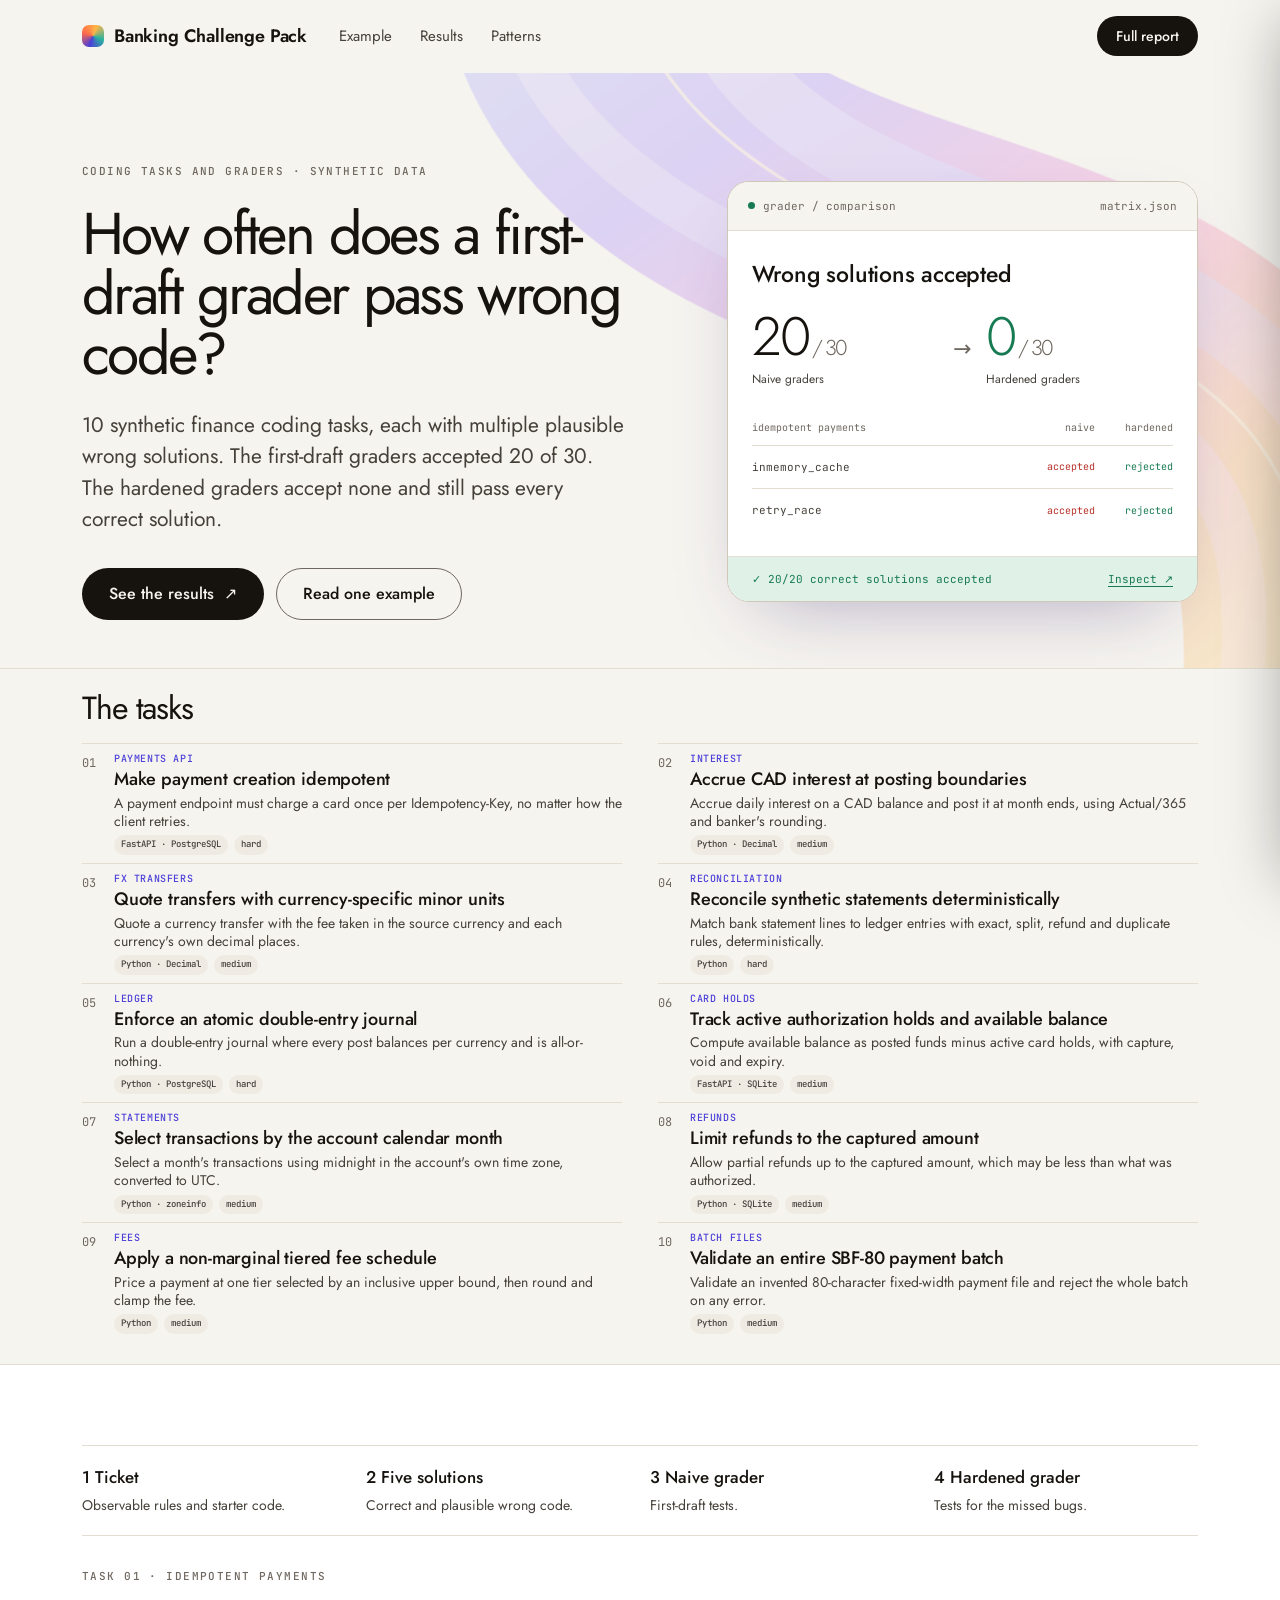
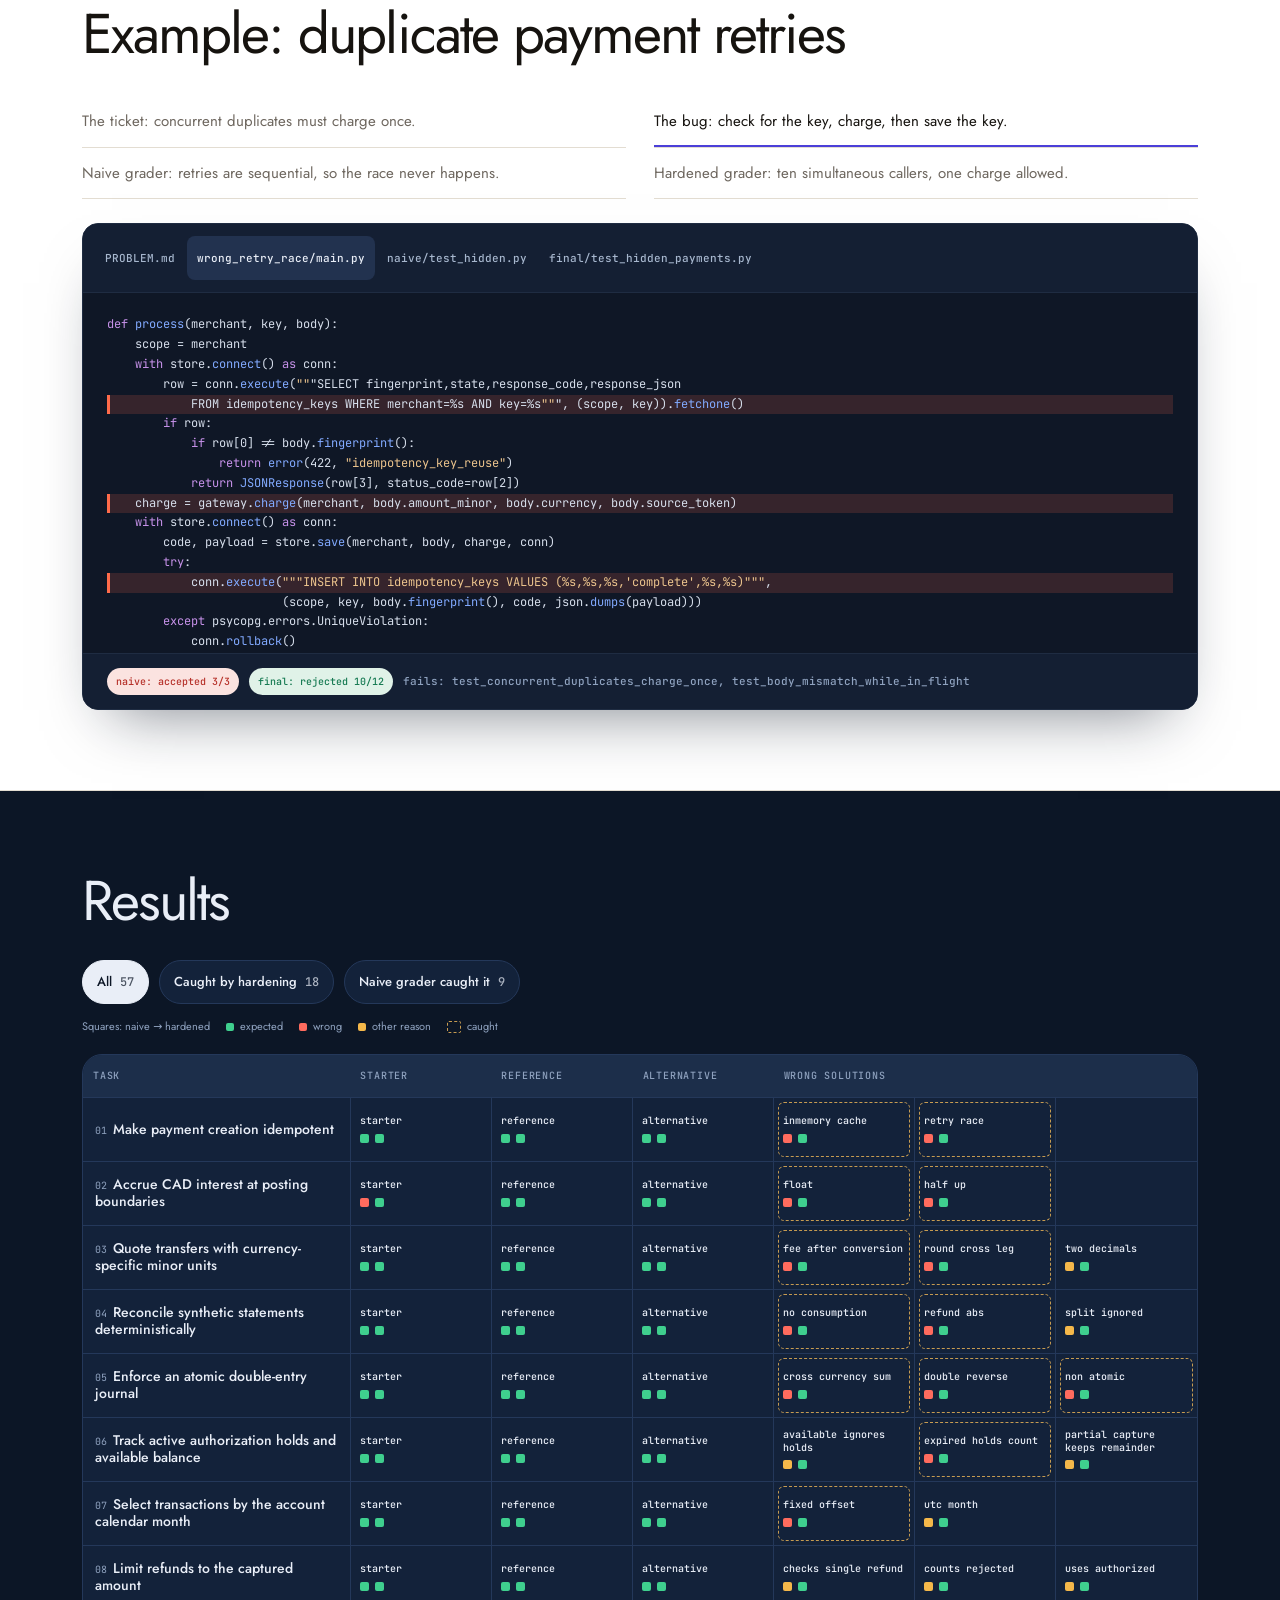
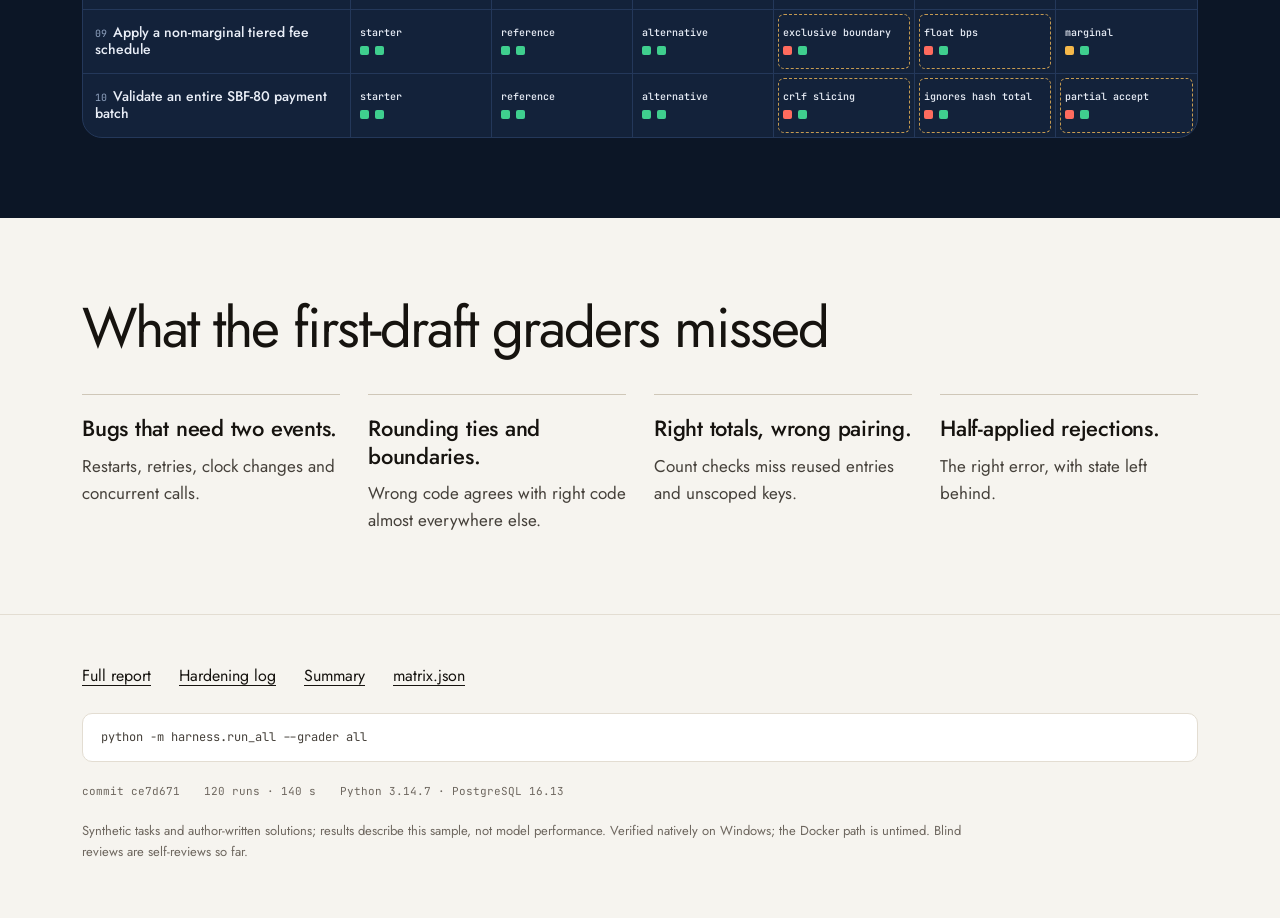
==== site/index.html @ f6771595 "Vercel config; link Markdown and source folders to GitHub when built with --repo-url" ====
<!doctype html>
<html lang="en">
<head>
<meta charset="utf-8">
<meta name="viewport" content="width=device-width, initial-scale=1">
<title>Banking Challenge Pack</title>
<meta name="description" content="Synthetic finance coding tasks, each graded twice, showing which wrong solutions a naive grader lets through and how hardening catches them.">
<link rel="stylesheet" href="assets/shared.css">
</head>
<body class="no-js">
<a class="skip" href="#tasks">Skip to content</a>
<nav class="top" aria-label="Primary"><div class="wrap">
  <a class="brand" href="#top"><i aria-hidden="true"></i><span>Banking Challenge<span class="pack"> Pack</span></span></a>
  <ul><li><a href="#example">Example</a></li><li><a href="#matrix">Results</a></li><li><a href="#patterns">Patterns</a></li></ul>
  <a class="btn primary" id="navcta" href="../results/final/report.html">Full report</a>
</div></nav>

<main id="top">
<header class="hero">
  <div class="ribbon" aria-hidden="true">
<svg viewBox="0 0 1000 900" fill="none" xmlns="http://www.w3.org/2000/svg">
<defs>
<linearGradient id="wave" x1="250" y1="0" x2="840" y2="850" gradientUnits="userSpaceOnUse"><stop stop-color="#a4baff"/><stop offset=".3" stop-color="#9c7aff"/><stop offset=".55" stop-color="#f77dc8"/><stop offset=".78" stop-color="#ffac64"/><stop offset="1" stop-color="#f7ce73"/></linearGradient>
<linearGradient id="edge" x1="500" y1="0" x2="900" y2="800" gradientUnits="userSpaceOnUse"><stop stop-color="#d2c4ff"/><stop offset=".4" stop-color="#b39aff"/><stop offset=".7" stop-color="#ffb2b2"/><stop offset="1" stop-color="#ffd39c"/></linearGradient>
</defs>
<g class="wave"><path d="M 340 -180 C 280 100 330 220 630 320 S 1080 470 950 1000" stroke="url(#wave)" stroke-width="240"/><path d="M 280 -180 C 220 100 270 245 600 365 S 1000 510 870 1000" stroke="url(#edge)" stroke-width="40" opacity=".8"/></g>
<g class="wave echo"><path d="M 480 -160 C 370 110 470 210 730 300 S 1130 520 1000 1000" stroke="url(#edge)" stroke-width="58" opacity=".8"/><path d="M 400 -160 C 310 120 410 230 685 340 S 1070 510 935 1000" stroke="#ffebc3" stroke-width="3" opacity=".7"/></g>
</svg></div>
<div class="wrap">
<div class="hero-grid"><div>
<p class="eyebrow">Coding tasks and graders · synthetic data</p>
<h1>How often does a first-draft grader pass wrong code?</h1>
<p class="intro" id="hero-intro"></p>
<div class="ctas"><a class="btn primary" href="#matrix">See the results <span class="arrow" aria-hidden="true">↗</span></a><a class="btn ghost" href="#example">Read one example</a></div>
</div><div class="preview" id="hero-preview" aria-label="A preview of the measured grader results"></div></div>
</div>
</header>

<section class="task-overview" id="tasks"><div class="wrap"><h2>The tasks</h2><ol class="task-list"><li><a href="tasks/01_idempotent_payments.html"><span class="task-number">01</span><div><span class="task-area">Payments API</span><h3>Make payment creation idempotent</h3><p>A payment endpoint must charge a card once per Idempotency-Key, no matter how the client retries.</p><div class="tags"><span class="tag">FastAPI · PostgreSQL</span><span class="tag">hard</span></div></div></a></li><li><a href="tasks/02_interest_accrual.html"><span class="task-number">02</span><div><span class="task-area">Interest</span><h3>Accrue CAD interest at posting boundaries</h3><p>Accrue daily interest on a CAD balance and post it at month ends, using Actual/365 and banker&#x27;s rounding.</p><div class="tags"><span class="tag">Python · Decimal</span><span class="tag">medium</span></div></div></a></li><li><a href="tasks/03_fx_quotes.html"><span class="task-number">03</span><div><span class="task-area">FX transfers</span><h3>Quote transfers with currency-specific minor units</h3><p>Quote a currency transfer with the fee taken in the source currency and each currency&#x27;s own decimal places.</p><div class="tags"><span class="tag">Python · Decimal</span><span class="tag">medium</span></div></div></a></li><li><a href="tasks/04_ledger_reconciliation.html"><span class="task-number">04</span><div><span class="task-area">Reconciliation</span><h3>Reconcile synthetic statements deterministically</h3><p>Match bank statement lines to ledger entries with exact, split, refund and duplicate rules, deterministically.</p><div class="tags"><span class="tag">Python</span><span class="tag">hard</span></div></div></a></li><li><a href="tasks/05_double_entry.html"><span class="task-number">05</span><div><span class="task-area">Ledger</span><h3>Enforce an atomic double-entry journal</h3><p>Run a double-entry journal where every post balances per currency and is all-or-nothing.</p><div class="tags"><span class="tag">Python · PostgreSQL</span><span class="tag">hard</span></div></div></a></li><li><a href="tasks/06_available_balance.html"><span class="task-number">06</span><div><span class="task-area">Card holds</span><h3>Track active authorization holds and available balance</h3><p>Compute available balance as posted funds minus active card holds, with capture, void and expiry.</p><div class="tags"><span class="tag">FastAPI · SQLite</span><span class="tag">medium</span></div></div></a></li><li><a href="tasks/07_statement_periods.html"><span class="task-number">07</span><div><span class="task-area">Statements</span><h3>Select transactions by the account calendar month</h3><p>Select a month&#x27;s transactions using midnight in the account&#x27;s own time zone, converted to UTC.</p><div class="tags"><span class="tag">Python · zoneinfo</span><span class="tag">medium</span></div></div></a></li><li><a href="tasks/08_refund_limits.html"><span class="task-number">08</span><div><span class="task-area">Refunds</span><h3>Limit refunds to the captured amount</h3><p>Allow partial refunds up to the captured amount, which may be less than what was authorized.</p><div class="tags"><span class="tag">Python · SQLite</span><span class="tag">medium</span></div></div></a></li><li><a href="tasks/09_tiered_fees.html"><span class="task-number">09</span><div><span class="task-area">Fees</span><h3>Apply a non-marginal tiered fee schedule</h3><p>Price a payment at one tier selected by an inclusive upper bound, then round and clamp the fee.</p><div class="tags"><span class="tag">Python</span><span class="tag">medium</span></div></div></a></li><li><a href="tasks/10_batch_parser.html"><span class="task-number">10</span><div><span class="task-area">Batch files</span><h3>Validate an entire SBF-80 payment batch</h3><p>Validate an invented 80-character fixed-width payment file and reject the whole batch on any error.</p><div class="tags"><span class="tag">Python</span><span class="tag">medium</span></div></div></a></li></ol></div></section>

<section class="example" id="example"><div class="wrap">
  <ol class="process" aria-label="How it works">
    <li><b>1 Ticket</b><span>Observable rules and starter code.</span></li>
    <li><b id="solution-count">2 Solutions</b><span>Correct and plausible wrong code.</span></li>
    <li><b>3 Naive grader</b><span>First-draft tests.</span></li>
    <li><b>4 Hardened grader</b><span>Tests for the missed bugs.</span></li>
  </ol>
  <p class="eyebrow">Task 01 · idempotent payments</p>
  <h2 class="reveal">Example: duplicate payment retries</h2>
  <div class="exgrid">
    <div class="exnotes">
      <ol role="tablist" aria-orientation="vertical" aria-label="Example steps" id="exsteps">
        <li role="presentation"><button class="step-tab" role="tab" id="step-0" aria-controls="pane-0" data-pane="0" aria-selected="true" tabindex="0">The ticket: concurrent duplicates must charge once.</button></li>
        <li role="presentation"><button class="step-tab" role="tab" id="step-1" aria-controls="pane-1" data-pane="1" aria-selected="false" tabindex="-1">The bug: check for the key, charge, then save the key.</button></li>
        <li role="presentation"><button class="step-tab" role="tab" id="step-2" aria-controls="pane-2" data-pane="2" aria-selected="false" tabindex="-1">Naive grader: retries are sequential, so the race never happens.</button></li>
        <li role="presentation"><button class="step-tab" role="tab" id="step-3" aria-controls="pane-3" data-pane="3" aria-selected="false" tabindex="-1">Hardened grader: ten simultaneous callers, one charge allowed.</button></li>
      </ol>
    </div>
    <div class="window">
      <div class="bar"><i></i><i></i><i></i>
        <div class="tabs" role="tablist" aria-label="Files" id="extabs">
          <button class="tab" role="tab" id="file-0" aria-controls="pane-0" tabindex="0" data-pane="0" aria-selected="true">PROBLEM.md</button>
          <button class="tab" role="tab" id="file-1" aria-controls="pane-1" tabindex="-1" data-pane="1" aria-selected="false">wrong_retry_race/main.py</button>
          <button class="tab" role="tab" id="file-2" aria-controls="pane-2" tabindex="-1" data-pane="2" aria-selected="false">naive/test_hidden.py</button>
          <button class="tab" role="tab" id="file-3" aria-controls="pane-3" tabindex="-1" data-pane="3" aria-selected="false">final/test_hidden_payments.py</button>
        </div>
      </div>
      <div class="pane on" id="pane-0" role="tabpanel" aria-labelledby="step-0 file-0" tabindex="0" data-pane="0"><div class="prose" id="ex-rule"></div></div>
      <div class="pane" id="pane-1" role="tabpanel" aria-labelledby="step-1 file-1" tabindex="0" data-pane="1"><pre tabindex="0" aria-label="Python source code" id="ex-wrong"></pre></div>
      <div class="pane" id="pane-2" role="tabpanel" aria-labelledby="step-2 file-2" tabindex="0" data-pane="2"><pre tabindex="0" aria-label="Python source code" id="ex-naive"></pre></div>
      <div class="pane" id="pane-3" role="tabpanel" aria-labelledby="step-3 file-3" tabindex="0" data-pane="3"><pre tabindex="0" aria-label="Python source code" id="ex-final"></pre></div>
      <div class="verdict" id="ex-verdict"></div>
    </div>
  </div>
</div></section>

<section class="night" id="matrix"><div class="wrap">
  <h2 class="reveal">Results</h2>
  <div class="toolbar" role="group" aria-label="Filter the matrix" id="filters"></div>
  <div class="mx"><div class="mx-scroll"><table id="mx" aria-label="Solution verdicts by task and grader" aria-describedby="mxlegend"></table></div></div>
  <div class="task-cards" id="task-cards" aria-label="Results by task"></div>
  <span class="sr" id="mxstatus" role="status"></span>
</div></section>

<section id="patterns"><div class="wrap">
  <h2 class="reveal">What the first-draft graders missed</h2>
  <div class="bento" id="bento"></div>
</div></section>

<footer class="fine"><div class="wrap">
  <div class="footer-links" aria-label="Evidence">
    <a href="../results/final/report.html">Full report</a>
    <a href="../analysis/findings.md">Hardening log</a>
    <a href="../docs/SUMMARY.md">Summary</a>
    <a href="../results/final/matrix.json">matrix.json</a>
    <a id="repolink" hidden>Repository</a>
  </div>
  <code class="rerun">python -m harness.run_all --grader all</code>
  <div class="runline" id="runline"></div>
  <p>Synthetic tasks and author-written solutions; results describe this sample, not model performance. Verified natively on Windows; the Docker path is untimed. Blind reviews are self-reviews so far.</p>
</div></footer>
</main>

<div class="scrim" id="scrim"></div>
<aside class="drawer" id="drawer" role="dialog" aria-modal="true" aria-labelledby="dr-title" aria-describedby="dr-desc" aria-hidden="true" inert>
  <button class="close" id="dr-close" aria-label="Close">×</button>
  <header><code id="dr-task"></code><h3 id="dr-title"></h3><p id="dr-desc"></p></header>
  <div class="body" id="dr-body"></div>
</aside>

<script>
const DATA = {"meta":{"git_sha":"ce7d671","dirty":false,"generated_at":"2026-10-18T01:30:30.673000+00:00","wall_s":139.69,"env":{"python":"3.14.7","postgres":"16.13","hypothesis_profile":"ci","platform":"Windows-11-10.0.26200-SP0"}},"runs":[{"task":"01_idempotent_payments","variant":"starter","kind":"starter","grader":"naive","verdict":"ok","outcome":"FAIL","tests":{"total":3,"passed":1,"failed":2,"errors":0,"skipped":0},"failed_tests":["test_hidden::test_retry","test_hidden::test_missing_key"],"must_fail_hit":[],"duration_s":3.924,"predicted_naive":"","stderr_tail":"    def test_retry():\n        gateway = FakeGateway()\n        client = TestClient(create_app(os.environ[\"DATABASE_URL\"], gateway))\n        kwargs = dict(headers={\"X-Merchant-Id\": \"merchant_retry\", \"Idempotency-Key\": str(uuid4())},\n                      json={\"amount_minor\": 100, \"currency\": \"CAD\", \"source_token\": \"token_retry\"})\n        first = client.post(\"/v1/payments\", **kwargs)\n        second = client.post(\"/v1/payments\", **kwargs)\n        assert second.status_code == first.status_code == 201\n\u003e       assert second.json() == first.json()\nE       AssertionError: assert {'amount_mino...t_retry', ...} == {'amount_mino...t_retry', ...}\nE         \nE         Omitting 4 identical items, use -vv to show\nE         Differing items:\nE         {'charge_id': '4246e49e-cbcb-4b2d-8c8a-ef295b0480c5'} != {'charge_id': '28111bf3-2c35-485d-af4b-d0cdb480b600'}\nE         {'payment_id': '856877b3-314b-4e7e-bee0-8ff5b274fb86'} != {'payment_id': 'd087113e-4e64-4de1-9b93-88e96ed92a7d'}\nE         Use -v to get more diff\n\n..\\grader\\test_hidden.py:24: AssertionError\n______________________________ test_missing_key _______________________________\n\n    def test_missing_key():\n        client = TestClient(create_app(os.environ[\"DATABASE_URL\"], FakeGateway()))\n        response = client.post(\"/v1/payments\", headers={\"X-Merchant-Id\": \"merchant_none\"},\n                               json={\"amount_minor\": 100, \"currency\": \"CAD\", \"source_token\": \"token\"})\n\u003e       assert response.status_code == 400\nE       assert 201 == 400\nE        +  where 201 = \u003cResponse [201 Created]\u003e.status_code\n\n..\\grader\\test_hidden.py:32: AssertionError\n============================== warnings summary ===============================\n..\\..\\..\\..\\Programs\\Python\\Python314\\Lib\\site-packages\\fastapi\\testclient.py:1\n  C:\\Users\\User\\AppData\\Local\\Programs\\Python\\Python314\\Lib\\site-packages\\fastapi\\testclient.py:1: StarletteDeprecationWarning: Using `httpx` with `starlette.testclient` is deprecated; install `httpx2` instead.\n    from starlette.testclient import TestClient as TestClient  # noqa\n\n-- Docs: https://docs.pytest.org/en/stable/how-to/capture-warnings.html\n- generated xml file: C:\\Users\\User\\AppData\\Local\\Temp\\bcp\\run_utslypet\\junit.xml -\n=========================== short test summary info ===========================\nFAILED ..\\grader\\test_hidden.py::test_retry - AssertionError: assert {'amount...\nFAILED ..\\grader\\test_hidden.py::test_missing_key - assert 201 == 400\n2 failed, 1 passed, 1 warning in 1.70s"},{"task":"01_idempotent_payments","variant":"starter","kind":"starter","grader":"final","verdict":"ok","outcome":"FAIL","tests":{"total":12,"passed":1,"failed":11,"errors":0,"skipped":0},"failed_tests":["test_hidden_payments::test_sequential_retry","test_hidden_payments::test_concurrent_duplicates_charge_once","test_hidden_payments::test_body_mismatch[change0]","test_hidden_payments::test_body_mismatch[change1]","test_hidden_payments::test_body_mismatch[change2]","test_hidden_payments::test_decline_replayed","test_hidden_payments::test_body_mismatch_while_in_flight","test_hidden_payments::test_replay_survives_app_restart","test_hidden_payments::test_required_key[None]","test_hidden_payments::test_required_key[]","test_hidden_payments::test_required_key[[base64]]"],"must_fail_hit":[],"duration_s":7.97,"predicted_naive":"","stderr_tail":"_ test_required_key[[base64]] _\n\ndatabase_url = 'user=postgres dbname=bcp_01_idempotent_payments__starter__final__r0_af0c320428f8 host=localhost port=54329'\nkey = 'xxxxxxxxxxxxxxxxxxxxxxxxxxxxxxxxxxxxxxxxxxxxxxxxxxxxxxxxxxxxxxxxxxxxxxxxxxxxxxxxxxxxxxxxxxxxxxxxxxxxxxxxxxxxxxxxxxxxx...xxxxxxxxxxxxxxxxxxxxxxxxxxxxxxxxxxxxxxxxxxxxxxxxxxxxxxxxxxxxxxxxxxxxxxxxxxxxxxxxxxxxxxxxxxxxxxxxxxxxxxxxxxxxxxxxxxxxxx'\n\n    @pytest.mark.parametrize(\"key\", [None, \"\", \"x\" * 256])\n    def test_required_key(database_url, key):\n        gateway = Gateway()\n        client = TestClient(create_app(database_url, gateway))\n        args = request()\n        if key is None:\n            del args[\"headers\"][\"Idempotency-Key\"]\n        else:\n            args[\"headers\"][\"Idempotency-Key\"] = key\n        response = client.post(\"/v1/payments\", **args)\n\u003e       assert response.status_code == 400\nE       assert 201 == 400\nE        +  where 201 = \u003cResponse [201 Created]\u003e.status_code\n\n..\\grader\\test_hidden_payments.py:158: AssertionError\n============================== warnings summary ===============================\n..\\..\\..\\..\\Programs\\Python\\Python314\\Lib\\site-packages\\fastapi\\testclient.py:1\n  C:\\Users\\User\\AppData\\Local\\Programs\\Python\\Python314\\Lib\\site-packages\\fastapi\\testclient.py:1: StarletteDeprecationWarning: Using `httpx` with `starlette.testclient` is deprecated; install `httpx2` instead.\n    from starlette.testclient import TestClient as TestClient  # noqa\n\n-- Docs: https://docs.pytest.org/en/stable/how-to/capture-warnings.html\n- generated xml file: C:\\Users\\User\\AppData\\Local\\Temp\\bcp\\run_ipw798dx\\junit.xml -\n=========================== short test summary info ===========================\nFAILED ..\\grader\\test_hidden_payments.py::test_sequential_retry - AssertionEr...\nFAILED ..\\grader\\test_hidden_payments.py::test_concurrent_duplicates_charge_once\nFAILED ..\\grader\\test_hidden_payments.py::test_body_mismatch[change0] - asser...\nFAILED ..\\grader\\test_hidden_payments.py::test_body_mismatch[change1] - asser...\nFAILED ..\\grader\\test_hidden_payments.py::test_body_mismatch[change2] - asser...\nFAILED ..\\grader\\test_hidden_payments.py::test_decline_replayed - AssertionEr...\nFAILED ..\\grader\\test_hidden_payments.py::test_body_mismatch_while_in_flight\nFAILED ..\\grader\\test_hidden_payments.py::test_replay_survives_app_restart - ...\nFAILED ..\\grader\\test_hidden_payments.py::test_required_key[None] - assert 20...\nFAILED ..\\grader\\test_hidden_payments.py::test_required_key[] - assert 201 ==...\nFAILED ..\\grader\\test_hidden_payments.py::test_required_key[[base64]]\n11 failed, 1 passed, 1 warning in 6.35s"},{"task":"01_idempotent_payments","variant":"reference","kind":"reference","grader":"naive","verdict":"ok","outcome":"PASS","tests":{"total":3,"passed":3,"failed":0,"errors":0,"skipped":0},"failed_tests":[],"must_fail_hit":[],"duration_s":3.907,"predicted_naive":"","stderr_tail":"...                                                                      [100%]\n============================== warnings summary ===============================\n..\\..\\..\\..\\Programs\\Python\\Python314\\Lib\\site-packages\\fastapi\\testclient.py:1\n  C:\\Users\\User\\AppData\\Local\\Programs\\Python\\Python314\\Lib\\site-packages\\fastapi\\testclient.py:1: StarletteDeprecationWarning: Using `httpx` with `starlette.testclient` is deprecated; install `httpx2` instead.\n    from starlette.testclient import TestClient as TestClient  # noqa\n\n-- Docs: https://docs.pytest.org/en/stable/how-to/capture-warnings.html\n- generated xml file: C:\\Users\\User\\AppData\\Local\\Temp\\bcp\\run_9tmy7ilv\\junit.xml -\n3 passed, 1 warning in 1.89s"},{"task":"01_idempotent_payments","variant":"reference","kind":"reference","grader":"final","verdict":"ok","outcome":"PASS","tests":{"total":12,"passed":12,"failed":0,"errors":0,"skipped":0},"failed_tests":[],"must_fail_hit":[],"duration_s":15.745,"predicted_naive":"","stderr_tail":"............                                                             [100%]\n============================== warnings summary ===============================\n..\\..\\..\\..\\Programs\\Python\\Python314\\Lib\\site-packages\\fastapi\\testclient.py:1\n  C:\\Users\\User\\AppData\\Local\\Programs\\Python\\Python314\\Lib\\site-packages\\fastapi\\testclient.py:1: StarletteDeprecationWarning: Using `httpx` with `starlette.testclient` is deprecated; install `httpx2` instead.\n    from starlette.testclient import TestClient as TestClient  # noqa\n\n-- Docs: https://docs.pytest.org/en/stable/how-to/capture-warnings.html\n- generated xml file: C:\\Users\\User\\AppData\\Local\\Temp\\bcp\\run_uwws8oe3\\junit.xml -\n12 passed, 1 warning in 14.11s"},{"task":"01_idempotent_payments","variant":"alt_valid","kind":"alt_valid","grader":"naive","verdict":"ok","outcome":"PASS","tests":{"total":3,"passed":3,"failed":0,"errors":0,"skipped":0},"failed_tests":[],"must_fail_hit":[],"duration_s":3.424,"predicted_naive":"","stderr_tail":"...                                                                      [100%]\n============================== warnings summary ===============================\n..\\..\\..\\..\\Programs\\Python\\Python314\\Lib\\site-packages\\fastapi\\testclient.py:1\n  C:\\Users\\User\\AppData\\Local\\Programs\\Python\\Python314\\Lib\\site-packages\\fastapi\\testclient.py:1: StarletteDeprecationWarning: Using `httpx` with `starlette.testclient` is deprecated; install `httpx2` instead.\n    from starlette.testclient import TestClient as TestClient  # noqa\n\n-- Docs: https://docs.pytest.org/en/stable/how-to/capture-warnings.html\n- generated xml file: C:\\Users\\User\\AppData\\Local\\Temp\\bcp\\run_5uncpnv0\\junit.xml -\n3 passed, 1 warning in 1.13s"},{"task":"01_idempotent_payments","variant":"alt_valid","kind":"alt_valid","grader":"final","verdict":"ok","outcome":"PASS","tests":{"total":12,"passed":12,"failed":0,"errors":0,"skipped":0},"failed_tests":[],"must_fail_hit":[],"duration_s":13.658,"predicted_naive":"","stderr_tail":"............                                                             [100%]\n============================== warnings summary ===============================\n..\\..\\..\\..\\Programs\\Python\\Python314\\Lib\\site-packages\\fastapi\\testclient.py:1\n  C:\\Users\\User\\AppData\\Local\\Programs\\Python\\Python314\\Lib\\site-packages\\fastapi\\testclient.py:1: StarletteDeprecationWarning: Using `httpx` with `starlette.testclient` is deprecated; install `httpx2` instead.\n    from starlette.testclient import TestClient as TestClient  # noqa\n\n-- Docs: https://docs.pytest.org/en/stable/how-to/capture-warnings.html\n- generated xml file: C:\\Users\\User\\AppData\\Local\\Temp\\bcp\\run_oppagh_j\\junit.xml -\n12 passed, 1 warning in 11.38s"},{"task":"01_idempotent_payments","variant":"wrong_retry_race","kind":"wrong","grader":"naive","verdict":"false_pass","outcome":"PASS","tests":{"total":3,"passed":3,"failed":0,"errors":0,"skipped":0},"failed_tests":[],"must_fail_hit":[],"duration_s":4.188,"predicted_naive":"false_pass","stderr_tail":"...                                                                      [100%]\n============================== warnings summary ===============================\n..\\..\\..\\..\\Programs\\Python\\Python314\\Lib\\site-packages\\fastapi\\testclient.py:1\n  C:\\Users\\User\\AppData\\Local\\Programs\\Python\\Python314\\Lib\\site-packages\\fastapi\\testclient.py:1: StarletteDeprecationWarning: Using `httpx` with `starlette.testclient` is deprecated; install `httpx2` instead.\n    from starlette.testclient import TestClient as TestClient  # noqa\n\n-- Docs: https://docs.pytest.org/en/stable/how-to/capture-warnings.html\n- generated xml file: C:\\Users\\User\\AppData\\Local\\Temp\\bcp\\run_j32kb6t1\\junit.xml -\n3 passed, 1 warning in 2.66s"},{"task":"01_idempotent_payments","variant":"wrong_retry_race","kind":"wrong","grader":"final","verdict":"ok","outcome":"FAIL","tests":{"total":12,"passed":10,"failed":2,"errors":0,"skipped":0},"failed_tests":["test_hidden_payments::test_concurrent_duplicates_charge_once","test_hidden_payments::test_body_mismatch_while_in_flight"],"must_fail_hit":["test_concurrent_duplicates_charge_once"],"duration_s":7.524,"predicted_naive":"false_pass","stderr_tail":"E        +  where 201 = \u003cResponse [201 Created]\u003e.status_code\nE        +  and   500 = \u003cResponse [500 Internal Server Error]\u003e.status_code\n\n..\\grader\\test_hidden_payments.py:34: AssertionError\n_____________________ test_body_mismatch_while_in_flight ______________________\n\ndatabase_url = 'user=postgres dbname=bcp_01_idempotent_payments__wrong_retry_race___b343b988d8e0 host=localhost port=54329'\n\n    def test_body_mismatch_while_in_flight(database_url):\n        entered = threading.Event()\n        gateway = Gateway(latency=.3)\n        original_charge = gateway.charge\n    \n        def signal(*args):\n            entered.set()\n            return original_charge(*args)\n    \n        gateway.charge = signal\n        with live_server(create_app(database_url, gateway)) as url, httpx.Client(base_url=url, timeout=30, trust_env=False) as client:\n            key = str(uuid4())\n            with ThreadPoolExecutor(max_workers=2) as pool:\n                future = pool.submit(client.post, \"/v1/payments\", **request(key))\n                assert entered.wait(10)\n                mismatch = client.post(\"/v1/payments\", **request(key, amount_minor=1251))\n\u003e               assert mismatch.status_code == 422\nE               assert 500 == 422\nE                +  where 500 = \u003cResponse [500 Internal Server Error]\u003e.status_code\n\n..\\grader\\test_hidden_payments.py:132: AssertionError\n============================== warnings summary ===============================\n..\\..\\..\\..\\Programs\\Python\\Python314\\Lib\\site-packages\\fastapi\\testclient.py:1\n  C:\\Users\\User\\AppData\\Local\\Programs\\Python\\Python314\\Lib\\site-packages\\fastapi\\testclient.py:1: StarletteDeprecationWarning: Using `httpx` with `starlette.testclient` is deprecated; install `httpx2` instead.\n    from starlette.testclient import TestClient as TestClient  # noqa\n\n-- Docs: https://docs.pytest.org/en/stable/how-to/capture-warnings.html\n- generated xml file: C:\\Users\\User\\AppData\\Local\\Temp\\bcp\\run_snxvjwte\\junit.xml -\n=========================== short test summary info ===========================\nFAILED ..\\grader\\test_hidden_payments.py::test_concurrent_duplicates_charge_once\nFAILED ..\\grader\\test_hidden_payments.py::test_body_mismatch_while_in_flight\n2 failed, 10 passed, 1 warning in 6.05s"},{"task":"01_idempotent_payments","variant":"wrong_key_scope","kind":"wrong","grader":"naive","verdict":"false_pass","outcome":"PASS","tests":{"total":3,"passed":3,"failed":0,"errors":0,"skipped":0},"failed_tests":[],"must_fail_hit":[],"duration_s":2.461,"predicted_naive":"false_pass","stderr_tail":"...                                                                      [100%]\n============================== warnings summary ===============================\n..\\..\\..\\..\\Programs\\Python\\Python314\\Lib\\site-packages\\fastapi\\testclient.py:1\n  C:\\Users\\User\\AppData\\Local\\Programs\\Python\\Python314\\Lib\\site-packages\\fastapi\\testclient.py:1: StarletteDeprecationWarning: Using `httpx` with `starlette.testclient` is deprecated; install `httpx2` instead.\n    from starlette.testclient import TestClient as TestClient  # noqa\n\n-- Docs: https://docs.pytest.org/en/stable/how-to/capture-warnings.html\n- generated xml file: C:\\Users\\User\\AppData\\Local\\Temp\\bcp\\run_3w4p1txg\\junit.xml -\n3 passed, 1 warning in 1.05s"},{"task":"01_idempotent_payments","variant":"wrong_key_scope","kind":"wrong","grader":"final","verdict":"ok","outcome":"FAIL","tests":{"total":12,"passed":11,"failed":1,"errors":0,"skipped":0},"failed_tests":["test_hidden_payments::test_same_key_different_merchants_independent"],"must_fail_hit":["test_same_key_different_merchants_independent"],"duration_s":14.479,"predicted_naive":"false_pass","stderr_tail":"..F.........                                                             [100%]\n================================== FAILURES ===================================\n________________ test_same_key_different_merchants_independent ________________\n\ndatabase_url = 'user=postgres dbname=bcp_01_idempotent_payments__wrong_key_scope__f_afbb4a70053c host=localhost port=54329'\n\n    def test_same_key_different_merchants_independent(database_url):\n        gateway = Gateway()\n        client = TestClient(create_app(database_url, gateway))\n        key = str(uuid4())\n        first = client.post(\"/v1/payments\", **request(key, \"merchant_a\"))\n        second = client.post(\"/v1/payments\", **request(key, \"merchant_b\"))\n        assert first.status_code == second.status_code == 201\n        assert first.json()[\"merchant_id\"] == \"merchant_a\"\n\u003e       assert second.json()[\"merchant_id\"] == \"merchant_b\"\nE       AssertionError: assert 'merchant_a' == 'merchant_b'\nE         \nE         - merchant_b\nE         ?          ^\nE         + merchant_a\nE         ?          ^\n\n..\\grader\\test_hidden_payments.py:87: AssertionError\n============================== warnings summary ===============================\n..\\..\\..\\..\\Programs\\Python\\Python314\\Lib\\site-packages\\fastapi\\testclient.py:1\n  C:\\Users\\User\\AppData\\Local\\Programs\\Python\\Python314\\Lib\\site-packages\\fastapi\\testclient.py:1: StarletteDeprecationWarning: Using `httpx` with `starlette.testclient` is deprecated; install `httpx2` instead.\n    from starlette.testclient import TestClient as TestClient  # noqa\n\n-- Docs: https://docs.pytest.org/en/stable/how-to/capture-warnings.html\n- generated xml file: C:\\Users\\User\\AppData\\Local\\Temp\\bcp\\run_bixly_v9\\junit.xml -\n=========================== short test summary info ===========================\nFAILED ..\\grader\\test_hidden_payments.py::test_same_key_different_merchants_independent\n1 failed, 11 passed, 1 warning in 13.19s"},{"task":"01_idempotent_payments","variant":"wrong_inmemory_cache","kind":"wrong","grader":"naive","verdict":"false_pass","outcome":"PASS","tests":{"total":3,"passed":3,"failed":0,"errors":0,"skipped":0},"failed_tests":[],"must_fail_hit":[],"duration_s":2.367,"predicted_naive":"false_pass","stderr_tail":"...                                                                      [100%]\n============================== warnings summary ===============================\n..\\..\\..\\..\\Programs\\Python\\Python314\\Lib\\site-packages\\fastapi\\testclient.py:1\n  C:\\Users\\User\\AppData\\Local\\Programs\\Python\\Python314\\Lib\\site-packages\\fastapi\\testclient.py:1: StarletteDeprecationWarning: Using `httpx` with `starlette.testclient` is deprecated; install `httpx2` instead.\n    from starlette.testclient import TestClient as TestClient  # noqa\n\n-- Docs: https://docs.pytest.org/en/stable/how-to/capture-warnings.html\n- generated xml file: C:\\Users\\User\\AppData\\Local\\Temp\\bcp\\run_f0e3y4c6\\junit.xml -\n3 passed, 1 warning in 0.77s"},{"task":"01_idempotent_payments","variant":"wrong_inmemory_cache","kind":"wrong","grader":"final","verdict":"ok","outcome":"FAIL","tests":{"total":12,"passed":11,"failed":1,"errors":0,"skipped":0},"failed_tests":["test_hidden_payments::test_replay_survives_app_restart"],"must_fail_hit":["test_replay_survives_app_restart"],"duration_s":12.036,"predicted_naive":"false_pass","stderr_tail":"================================== FAILURES ===================================\n______________________ test_replay_survives_app_restart _______________________\n\ndatabase_url = 'user=postgres dbname=bcp_01_idempotent_payments__wrong_inmemory_cac_209b236a7f01 host=localhost port=54329'\n\n    def test_replay_survives_app_restart(database_url):\n        gateway = Gateway()\n        args = request()\n        with TestClient(create_app(database_url, gateway)) as client:\n            first = client.post(\"/v1/payments\", **args)\n        with TestClient(create_app(database_url, gateway)) as restarted:\n\u003e           same(first, restarted.post(\"/v1/payments\", **args))\n\n..\\grader\\test_hidden_payments.py:144: \n_ _ _ _ _ _ _ _ _ _ _ _ _ _ _ _ _ _ _ _ _ _ _ _ _ _ _ _ _ _ _ _ _ _ _ _ _ _ _ _\n\nfirst = \u003cResponse [201 Created]\u003e, second = \u003cResponse [201 Created]\u003e\n\n    def same(first, second):\n        assert first.status_code == second.status_code\n\u003e       assert first.json() == second.json()\nE       AssertionError: assert {'amount_mino...t_alpha', ...} == {'amount_mino...t_alpha', ...}\nE         \nE         Omitting 4 identical items, use -vv to show\nE         Differing items:\nE         {'charge_id': 'ec1bf9ee-e386-4261-8393-579822f2b13d'} != {'charge_id': '379eb1d1-9d31-4ac2-bccb-6183ccf34e95'}\nE         {'payment_id': '821987f7-ee3e-483d-be07-bbc4984684e2'} != {'payment_id': '71226668-7ca3-4692-8cbf-f29eddb6e013'}\nE         Use -v to get more diff\n\n..\\grader\\test_hidden_payments.py:35: AssertionError\n============================== warnings summary ===============================\n..\\..\\..\\..\\Programs\\Python\\Python314\\Lib\\site-packages\\fastapi\\testclient.py:1\n  C:\\Users\\User\\AppData\\Local\\Programs\\Python\\Python314\\Lib\\site-packages\\fastapi\\testclient.py:1: StarletteDeprecationWarning: Using `httpx` with `starlette.testclient` is deprecated; install `httpx2` instead.\n    from starlette.testclient import TestClient as TestClient  # noqa\n\n-- Docs: https://docs.pytest.org/en/stable/how-to/capture-warnings.html\n- generated xml file: C:\\Users\\User\\AppData\\Local\\Temp\\bcp\\run_8s8luwhh\\junit.xml -\n=========================== short test summary info ===========================\nFAILED ..\\grader\\test_hidden_payments.py::test_replay_survives_app_restart - ...\n1 failed, 11 passed, 1 warning in 10.49s"},{"task":"02_interest_accrual","variant":"starter","kind":"starter","grader":"naive","verdict":"false_pass","outcome":"PASS","tests":{"total":4,"passed":4,"failed":0,"errors":0,"skipped":0},"failed_tests":[],"must_fail_hit":[],"duration_s":0.871,"predicted_naive":"","stderr_tail":"....                                                                     [100%]\n- generated xml file: C:\\Users\\User\\AppData\\Local\\Temp\\bcp\\run_g1i22jbx\\junit.xml -\n4 passed in 0.12s"},{"task":"02_interest_accrual","variant":"starter","kind":"starter","grader":"final","verdict":"ok","outcome":"FAIL","tests":{"total":8,"passed":1,"failed":7,"errors":0,"skipped":0},"failed_tests":["test_hidden_interest::test_half_cent_ties_bankers[50-0.0365-1]","test_hidden_interest::test_half_cent_ties_bankers[73-0.025-1]","test_hidden_interest::test_half_cent_ties_bankers[25-0.0365-2]","test_hidden_interest::test_large_principal_exact[simple_monthly]","test_hidden_interest::test_large_principal_exact[daily_compound]","test_hidden_interest::test_leap_and_partial","test_hidden_interest::test_accrual_properties"],"must_fail_hit":[],"duration_s":6.959,"predicted_naive":"","stderr_tail":"_ _ _ _ _ _ _ _ _ _ _ _ _ _ _ _ _ _ _ _ _ _ _ _ _ _ _ _ _ _ _ _ _ _ _ _ _ _ _ _\n..\\grader\\test_hidden_interest.py:69: in test_accrual_properties\n    rows = check(principal, annual_rate, start, end, method)\n           ^^^^^^^^^^^^^^^^^^^^^^^^^^^^^^^^^^^^^^^^^^^^^^^^^\n_ _ _ _ _ _ _ _ _ _ _ _ _ _ _ _ _ _ _ _ _ _ _ _ _ _ _ _ _ _ _ _ _ _ _ _ _ _ _ _\n\nprincipal = Decimal('0.00'), rate = Decimal('0.0000')\nstart = datetime.date(2024, 1, 1), end = datetime.date(2024, 1, 2)\nmethod = 'simple_monthly'\n\n    def check(principal, rate, start, end, method):\n        rows = accrue(principal, rate, start, end, method)\n        for row in rows:\n            assert_money(row.interest)\n            assert_money(row.balance)\n\u003e       assert [(r.posting_date, r.interest, r.balance) for r in rows] == oracle(principal, rate, start, end, method)\nE       AssertionError: assert [] == [(datetime.da...imal('0.00'))]\nE         \nE         Right contains one more item: (datetime.date(2024, 1, 1), Decimal('0.00'), Decimal('0.00'))\nE         Use -v to get more diff\nE       Failing test case: test_accrual_properties(\nE           # The test always failed when commented parts were varied together.\nE           cents=0,  # or any other generated value\nE           rate=0,  # or any other generated value\nE           offset=0,\nE           days=1,\nE           method='simple_monthly',  # or any other generated value\nE       )\n\n..\\grader\\test_hidden_interest.py:34: AssertionError\n- generated xml file: C:\\Users\\User\\AppData\\Local\\Temp\\bcp\\run_40sv73py\\junit.xml -\n=========================== short test summary info ===========================\nFAILED ..\\grader\\test_hidden_interest.py::test_half_cent_ties_bankers[50-0.0365-1]\nFAILED ..\\grader\\test_hidden_interest.py::test_half_cent_ties_bankers[73-0.025-1]\nFAILED ..\\grader\\test_hidden_interest.py::test_half_cent_ties_bankers[25-0.0365-2]\nFAILED ..\\grader\\test_hidden_interest.py::test_large_principal_exact[simple_monthly]\nFAILED ..\\grader\\test_hidden_interest.py::test_large_principal_exact[daily_compound]\nFAILED ..\\grader\\test_hidden_interest.py::test_leap_and_partial - AssertionEr...\nFAILED ..\\grader\\test_hidden_interest.py::test_accrual_properties - Assertion...\n7 failed, 1 passed in 5.49s"},{"task":"02_interest_accrual","variant":"reference","kind":"reference","grader":"naive","verdict":"ok","outcome":"PASS","tests":{"total":4,"passed":4,"failed":0,"errors":0,"skipped":0},"failed_tests":[],"must_fail_hit":[],"duration_s":2.454,"predicted_naive":"","stderr_tail":"....                                                                     [100%]\n- generated xml file: C:\\Users\\User\\AppData\\Local\\Temp\\bcp\\run_3g4z2p7g\\junit.xml -\n4 passed in 0.12s"},{"task":"02_interest_accrual","variant":"reference","kind":"reference","grader":"final","verdict":"ok","outcome":"PASS","tests":{"total":8,"passed":8,"failed":0,"errors":0,"skipped":0},"failed_tests":[],"must_fail_hit":[],"duration_s":3.132,"predicted_naive":"","stderr_tail":"........                                                                 [100%]\n- generated xml file: C:\\Users\\User\\AppData\\Local\\Temp\\bcp\\run_scmw6gyf\\junit.xml -\n8 passed in 1.08s"},{"task":"02_interest_accrual","variant":"alt_valid","kind":"alt_valid","grader":"naive","verdict":"ok","outcome":"PASS","tests":{"total":4,"passed":4,"failed":0,"errors":0,"skipped":0},"failed_tests":[],"must_fail_hit":[],"duration_s":1.181,"predicted_naive":"","stderr_tail":"....                                                                     [100%]\n- generated xml file: C:\\Users\\User\\AppData\\Local\\Temp\\bcp\\run_ss5gkz97\\junit.xml -\n4 passed in 0.03s"},{"task":"02_interest_accrual","variant":"alt_valid","kind":"alt_valid","grader":"final","verdict":"ok","outcome":"PASS","tests":{"total":8,"passed":8,"failed":0,"errors":0,"skipped":0},"failed_tests":[],"must_fail_hit":[],"duration_s":1.187,"predicted_naive":"","stderr_tail":"........                                                                 [100%]\n- generated xml file: C:\\Users\\User\\AppData\\Local\\Temp\\bcp\\run_dnxsejlv\\junit.xml -\n8 passed in 0.41s"},{"task":"02_interest_accrual","variant":"wrong_float","kind":"wrong","grader":"naive","verdict":"false_pass","outcome":"PASS","tests":{"total":4,"passed":4,"failed":0,"errors":0,"skipped":0},"failed_tests":[],"must_fail_hit":[],"duration_s":0.745,"predicted_naive":"false_pass","stderr_tail":"....                                                                     [100%]\n- generated xml file: C:\\Users\\User\\AppData\\Local\\Temp\\bcp\\run_nciab9cf\\junit.xml -\n4 passed in 0.03s"},{"task":"02_interest_accrual","variant":"wrong_float","kind":"wrong","grader":"final","verdict":"ok","outcome":"FAIL","tests":{"total":8,"passed":5,"failed":3,"errors":0,"skipped":0},"failed_tests":["test_hidden_interest::test_half_cent_ties_bankers[50-0.0365-1]","test_hidden_interest::test_half_cent_ties_bankers[73-0.025-1]","test_hidden_interest::test_half_cent_ties_bankers[25-0.0365-2]"],"must_fail_hit":["test_half_cent_ties_bankers"],"duration_s":1.243,"predicted_naive":"false_pass","stderr_tail":"E       AssertionError: assert [(datetime.da...mal('73.01'))] == [(datetime.da...mal('73.00'))]\nE         \nE         At index 0 diff: (datetime.date(2026, 1, 1), Decimal('0.01'), Decimal('73.01')) != (datetime.date(2026, 1, 1), Decimal('0.00'), Decimal('73.00'))\nE         Use -v to get more diff\n\n..\\grader\\test_hidden_interest.py:34: AssertionError\n__________________ test_half_cent_ties_bankers[25-0.0365-2] ___________________\n\nprincipal = '25', rate = '0.0365', days = 2\n\n    @pytest.mark.parametrize(\"principal,rate,days\", [(\"50\", \"0.0365\", 1), (\"73\", \"0.025\", 1), (\"25\", \"0.0365\", 2)])\n    def test_half_cent_ties_bankers(principal, rate, days):\n        # Search output from tools/find_ties.py, independently cross-checked with Fraction.\n\u003e       check(D(principal), D(rate), date(2026, 1, 1), date(2026, 1, 1) + timedelta(days=days), \"simple_monthly\")\n\n..\\grader\\test_hidden_interest.py:42: \n_ _ _ _ _ _ _ _ _ _ _ _ _ _ _ _ _ _ _ _ _ _ _ _ _ _ _ _ _ _ _ _ _ _ _ _ _ _ _ _\n\nprincipal = Decimal('25'), rate = Decimal('0.0365')\nstart = datetime.date(2026, 1, 1), end = datetime.date(2026, 1, 3)\nmethod = 'simple_monthly'\n\n    def check(principal, rate, start, end, method):\n        rows = accrue(principal, rate, start, end, method)\n        for row in rows:\n            assert_money(row.interest)\n            assert_money(row.balance)\n\u003e       assert [(r.posting_date, r.interest, r.balance) for r in rows] == oracle(principal, rate, start, end, method)\nE       AssertionError: assert [(datetime.da...mal('25.01'))] == [(datetime.da...mal('25.00'))]\nE         \nE         At index 0 diff: (datetime.date(2026, 1, 2), Decimal('0.01'), Decimal('25.01')) != (datetime.date(2026, 1, 2), Decimal('0.00'), Decimal('25.00'))\nE         Use -v to get more diff\n\n..\\grader\\test_hidden_interest.py:34: AssertionError\n- generated xml file: C:\\Users\\User\\AppData\\Local\\Temp\\bcp\\run_q2aczf_c\\junit.xml -\n=========================== short test summary info ===========================\nFAILED ..\\grader\\test_hidden_interest.py::test_half_cent_ties_bankers[50-0.0365-1]\nFAILED ..\\grader\\test_hidden_interest.py::test_half_cent_ties_bankers[73-0.025-1]\nFAILED ..\\grader\\test_hidden_interest.py::test_half_cent_ties_bankers[25-0.0365-2]\n3 failed, 5 passed in 0.54s"},{"task":"02_interest_accrual","variant":"wrong_half_up","kind":"wrong","grader":"naive","verdict":"false_pass","outcome":"PASS","tests":{"total":4,"passed":4,"failed":0,"errors":0,"skipped":0},"failed_tests":[],"must_fail_hit":[],"duration_s":0.715,"predicted_naive":"false_pass","stderr_tail":"....                                                                     [100%]\n- generated xml file: C:\\Users\\User\\AppData\\Local\\Temp\\bcp\\run_arewjg9c\\junit.xml -\n4 passed in 0.03s"},{"task":"02_interest_accrual","variant":"wrong_half_up","kind":"wrong","grader":"final","verdict":"ok","outcome":"FAIL","tests":{"total":8,"passed":5,"failed":3,"errors":0,"skipped":0},"failed_tests":["test_hidden_interest::test_half_cent_ties_bankers[50-0.0365-1]","test_hidden_interest::test_half_cent_ties_bankers[73-0.025-1]","test_hidden_interest::test_half_cent_ties_bankers[25-0.0365-2]"],"must_fail_hit":["test_half_cent_ties_bankers"],"duration_s":1.241,"predicted_naive":"false_pass","stderr_tail":"E       AssertionError: assert [(datetime.da...mal('73.01'))] == [(datetime.da...mal('73.00'))]\nE         \nE         At index 0 diff: (datetime.date(2026, 1, 1), Decimal('0.01'), Decimal('73.01')) != (datetime.date(2026, 1, 1), Decimal('0.00'), Decimal('73.00'))\nE         Use -v to get more diff\n\n..\\grader\\test_hidden_interest.py:34: AssertionError\n__________________ test_half_cent_ties_bankers[25-0.0365-2] ___________________\n\nprincipal = '25', rate = '0.0365', days = 2\n\n    @pytest.mark.parametrize(\"principal,rate,days\", [(\"50\", \"0.0365\", 1), (\"73\", \"0.025\", 1), (\"25\", \"0.0365\", 2)])\n    def test_half_cent_ties_bankers(principal, rate, days):\n        # Search output from tools/find_ties.py, independently cross-checked with Fraction.\n\u003e       check(D(principal), D(rate), date(2026, 1, 1), date(2026, 1, 1) + timedelta(days=days), \"simple_monthly\")\n\n..\\grader\\test_hidden_interest.py:42: \n_ _ _ _ _ _ _ _ _ _ _ _ _ _ _ _ _ _ _ _ _ _ _ _ _ _ _ _ _ _ _ _ _ _ _ _ _ _ _ _\n\nprincipal = Decimal('25'), rate = Decimal('0.0365')\nstart = datetime.date(2026, 1, 1), end = datetime.date(2026, 1, 3)\nmethod = 'simple_monthly'\n\n    def check(principal, rate, start, end, method):\n        rows = accrue(principal, rate, start, end, method)\n        for row in rows:\n            assert_money(row.interest)\n            assert_money(row.balance)\n\u003e       assert [(r.posting_date, r.interest, r.balance) for r in rows] == oracle(principal, rate, start, end, method)\nE       AssertionError: assert [(datetime.da...mal('25.01'))] == [(datetime.da...mal('25.00'))]\nE         \nE         At index 0 diff: (datetime.date(2026, 1, 2), Decimal('0.01'), Decimal('25.01')) != (datetime.date(2026, 1, 2), Decimal('0.00'), Decimal('25.00'))\nE         Use -v to get more diff\n\n..\\grader\\test_hidden_interest.py:34: AssertionError\n- generated xml file: C:\\Users\\User\\AppData\\Local\\Temp\\bcp\\run_wgc33mqf\\junit.xml -\n=========================== short test summary info ===========================\nFAILED ..\\grader\\test_hidden_interest.py::test_half_cent_ties_bankers[50-0.0365-1]\nFAILED ..\\grader\\test_hidden_interest.py::test_half_cent_ties_bankers[73-0.025-1]\nFAILED ..\\grader\\test_hidden_interest.py::test_half_cent_ties_bankers[25-0.0365-2]\n3 failed, 5 passed in 0.53s"},{"task":"02_interest_accrual","variant":"wrong_round_daily","kind":"wrong","grader":"naive","verdict":"false_pass","outcome":"PASS","tests":{"total":4,"passed":4,"failed":0,"errors":0,"skipped":0},"failed_tests":[],"must_fail_hit":[],"duration_s":0.728,"predicted_naive":"false_pass","stderr_tail":"....                                                                     [100%]\n- generated xml file: C:\\Users\\User\\AppData\\Local\\Temp\\bcp\\run_p68a_6q1\\junit.xml -\n4 passed in 0.03s"},{"task":"02_interest_accrual","variant":"wrong_round_daily","kind":"wrong","grader":"final","verdict":"ok","outcome":"FAIL","tests":{"total":8,"passed":3,"failed":5,"errors":0,"skipped":0},"failed_tests":["test_hidden_interest::test_large_principal_exact[simple_monthly]","test_hidden_interest::test_large_principal_exact[daily_compound]","test_hidden_interest::test_small_balance_daily_accrues","test_hidden_interest::test_leap_and_partial","test_hidden_interest::test_accrual_properties"],"must_fail_hit":["test_small_balance_daily_accrues"],"duration_s":4.082,"predicted_naive":"false_pass","stderr_tail":"           method=st.sampled_from([\"simple_monthly\", \"daily_compound\"]))\n\n..\\grader\\test_hidden_interest.py:63: \n_ _ _ _ _ _ _ _ _ _ _ _ _ _ _ _ _ _ _ _ _ _ _ _ _ _ _ _ _ _ _ _ _ _ _ _ _ _ _ _\n..\\grader\\test_hidden_interest.py:69: in test_accrual_properties\n    rows = check(principal, annual_rate, start, end, method)\n           ^^^^^^^^^^^^^^^^^^^^^^^^^^^^^^^^^^^^^^^^^^^^^^^^^\n_ _ _ _ _ _ _ _ _ _ _ _ _ _ _ _ _ _ _ _ _ _ _ _ _ _ _ _ _ _ _ _ _ _ _ _ _ _ _ _\n\nprincipal = Decimal('1194.38'), rate = Decimal('0.0106')\nstart = datetime.date(2024, 1, 1), end = datetime.date(2024, 3, 28)\nmethod = 'simple_monthly'\n\n    def check(principal, rate, start, end, method):\n        rows = accrue(principal, rate, start, end, method)\n        for row in rows:\n            assert_money(row.interest)\n            assert_money(row.balance)\n\u003e       assert [(r.posting_date, r.interest, r.balance) for r in rows] == oracle(principal, rate, start, end, method)\nE       AssertionError: assert [(datetime.da...l('1196.99'))] == [(datetime.da...l('1197.41'))]\nE         \nE         At index 0 diff: (datetime.date(2024, 1, 31), Decimal('0.93'), Decimal('1195.31')) != (datetime.date(2024, 1, 31), Decimal('1.08'), Decimal('1195.46'))\nE         Use -v to get more diff\nE       Failing test case: test_accrual_properties(\nE           cents=119438,\nE           rate=106,\nE           offset=0,\nE           days=87,\nE           method='simple_monthly',\nE       )\n\n..\\grader\\test_hidden_interest.py:34: AssertionError\n- generated xml file: C:\\Users\\User\\AppData\\Local\\Temp\\bcp\\run_bm6ji71h\\junit.xml -\n=========================== short test summary info ===========================\nFAILED ..\\grader\\test_hidden_interest.py::test_large_principal_exact[simple_monthly]\nFAILED ..\\grader\\test_hidden_interest.py::test_large_principal_exact[daily_compound]\nFAILED ..\\grader\\test_hidden_interest.py::test_small_balance_daily_accrues - ...\nFAILED ..\\grader\\test_hidden_interest.py::test_leap_and_partial - AssertionEr...\nFAILED ..\\grader\\test_hidden_interest.py::test_accrual_properties - Assertion...\n5 failed, 3 passed in 3.09s"},{"task":"03_fx_quotes","variant":"starter","kind":"starter","grader":"naive","verdict":"ok","outcome":"FAIL","tests":{"total":4,"passed":1,"failed":3,"errors":0,"skipped":0},"failed_tests":["test_hidden::test_direct_cad_usd","test_hidden::test_ticket_example_cross_quote","test_hidden::test_ticket_example_zero_decimal_currency"],"must_fail_hit":[],"duration_s":0.866,"predicted_naive":"","stderr_tail":"The above exception was the direct cause of the following exception:\n\n    def test_ticket_example_cross_quote():\n        rates = {(\"GBP\", \"USD\"): D(\"1.25\"), (\"USD\", \"CAD\"): D(\"1.40\")}\n\u003e       result = quote_transfer(20000, \"GBP\", \"CAD\", rates, 50)\n                 ^^^^^^^^^^^^^^^^^^^^^^^^^^^^^^^^^^^^^^^^^^^^^^\n\n..\\grader\\test_hidden.py:14: \n_ _ _ _ _ _ _ _ _ _ _ _ _ _ _ _ _ _ _ _ _ _ _ _ _ _ _ _ _ _ _ _ _ _ _ _ _ _ _ _\n\namount_minor = 20000, src = 'GBP', dst = 'CAD'\nrates = {('GBP', 'USD'): Decimal('1.25'), ('USD', 'CAD'): Decimal('1.40')}\nfee_bps = 50\n\n    def quote_transfer(amount_minor, src, dst, rates, fee_bps):\n        validate(amount_minor, src, dst, fee_bps)\n        try:\n            rate = rates[src, dst]\n        except KeyError as exc:\n\u003e           raise RateUnavailable((src, dst)) from exc\nE           fx.models.RateUnavailable: ('GBP', 'CAD')\n\nfx\\quote.py:12: RateUnavailable\n__________________ test_ticket_example_zero_decimal_currency __________________\n\n    def test_ticket_example_zero_decimal_currency():\n        result = quote_transfer(5000, \"CAD\", \"JPY\", {(\"CAD\", \"JPY\"): D(\"110\")}, 0)\n\u003e       assert (result.fee_minor, result.converted_minor) == (0, 5500)\nE       assert (0, 550000) == (0, 5500)\nE         \nE         At index 1 diff: 550000 != 5500\nE         Use -v to get more diff\n\n..\\grader\\test_hidden.py:22: AssertionError\n- generated xml file: C:\\Users\\User\\AppData\\Local\\Temp\\bcp\\run_0cmnr16s\\junit.xml -\n=========================== short test summary info ===========================\nFAILED ..\\grader\\test_hidden.py::test_direct_cad_usd - AssertionError: assert...\nFAILED ..\\grader\\test_hidden.py::test_ticket_example_cross_quote - fx.models....\nFAILED ..\\grader\\test_hidden.py::test_ticket_example_zero_decimal_currency - ...\n3 failed, 1 passed in 0.13s"},{"task":"03_fx_quotes","variant":"starter","kind":"starter","grader":"final","verdict":"ok","outcome":"FAIL","tests":{"total":9,"passed":5,"failed":4,"errors":0,"skipped":0},"failed_tests":["test_hidden_fx::test_jpy_and_kwd_units","test_hidden_fx::test_cross_has_no_intermediate_rounding","test_hidden_fx::test_source_fee_before_conversion","test_hidden_fx::test_exact_scaling_and_monotonicity"],"must_fail_hit":[],"duration_s":1.913,"predicted_naive":"","stderr_tail":"..\\grader\\test_hidden_fx.py:67: \n_ _ _ _ _ _ _ _ _ _ _ _ _ _ _ _ _ _ _ _ _ _ _ _ _ _ _ _ _ _ _ _ _ _ _ _ _ _ _ _\n..\\grader\\test_hidden_fx.py:72: in test_exact_scaling_and_monotonicity\n    second = check(amount + extra, src, dst, rates, bps)\n             ^^^^^^^^^^^^^^^^^^^^^^^^^^^^^^^^^^^^^^^^^^^\n_ _ _ _ _ _ _ _ _ _ _ _ _ _ _ _ _ _ _ _ _ _ _ _ _ _ _ _ _ _ _ _ _ _ _ _ _ _ _ _\n\namount = 1, src = 'JPY', dst = 'KWD'\nrates = {('JPY', 'KWD'): Decimal('0.0006')}, bps = 0\n\n    def check(amount, src, dst, rates, bps):\n        before = dict(rates)\n        result = quote_transfer(amount, src, dst, rates, bps)\n        path = (src, dst) if (src, dst) in rates else (src, \"USD\", dst)\n        rate = Fraction(1)\n        for pair in zip(path, path[1:]):\n            rate *= Fraction(rates[pair])\n        fee = nearest(Fraction(amount * bps, 10000))\n        converted = nearest(Fraction(amount - fee, 10**UNITS[src]) * rate * 10**UNITS[dst])\n        assert type(result.fee_minor) is type(result.converted_minor) is int\n        assert result.fee_minor == fee\n\u003e       assert result.converted_minor == converted\nE       AssertionError: assert 0 == 1\nE        +  where 0 = Quote(fee_minor=0, converted_minor=0, rate_used=Decimal('0.0006'), path=('JPY', 'KWD')).converted_minor\nE       Failing test case: test_exact_scaling_and_monotonicity(\nE           amount=0,  # or any other generated value\nE           extra=1,\nE           units=6,\nE           bps=0,\nE           pair=('JPY', 'KWD'),\nE       )\n\n..\\grader\\test_hidden_fx.py:26: AssertionError\n- generated xml file: C:\\Users\\User\\AppData\\Local\\Temp\\bcp\\run_ydo6n3gi\\junit.xml -\n=========================== short test summary info ===========================\nFAILED ..\\grader\\test_hidden_fx.py::test_jpy_and_kwd_units - AssertionError: ...\nFAILED ..\\grader\\test_hidden_fx.py::test_cross_has_no_intermediate_rounding\nFAILED ..\\grader\\test_hidden_fx.py::test_source_fee_before_conversion - Asser...\nFAILED ..\\grader\\test_hidden_fx.py::test_exact_scaling_and_monotonicity - Ass...\n4 failed, 5 passed in 1.11s"},{"task":"03_fx_quotes","variant":"reference","kind":"reference","grader":"naive","verdict":"ok","outcome":"PASS","tests":{"total":4,"passed":4,"failed":0,"errors":0,"skipped":0},"failed_tests":[],"must_fail_hit":[],"duration_s":0.786,"predicted_naive":"","stderr_tail":"....                                                                     [100%]\n- generated xml file: C:\\Users\\User\\AppData\\Local\\Temp\\bcp\\run_5blm3gqd\\junit.xml -\n4 passed in 0.02s"},{"task":"03_fx_quotes","variant":"reference","kind":"reference","grader":"final","verdict":"ok","outcome":"PASS","tests":{"total":9,"passed":9,"failed":0,"errors":0,"skipped":0},"failed_tests":[],"must_fail_hit":[],"duration_s":1.192,"predicted_naive":"","stderr_tail":".........                                                                [100%]\n- generated xml file: C:\\Users\\User\\AppData\\Local\\Temp\\bcp\\run_rqd5mkaw\\junit.xml -\n9 passed in 0.51s"},{"task":"03_fx_quotes","variant":"alt_valid","kind":"alt_valid","grader":"naive","verdict":"ok","outcome":"PASS","tests":{"total":4,"passed":4,"failed":0,"errors":0,"skipped":0},"failed_tests":[],"must_fail_hit":[],"duration_s":0.739,"predicted_naive":"","stderr_tail":"....                                                                     [100%]\n- generated xml file: C:\\Users\\User\\AppData\\Local\\Temp\\bcp\\run_ym5vr3p5\\junit.xml -\n4 passed in 0.03s"},{"task":"03_fx_quotes","variant":"alt_valid","kind":"alt_valid","grader":"final","verdict":"ok","outcome":"PASS","tests":{"total":9,"passed":9,"failed":0,"errors":0,"skipped":0},"failed_tests":[],"must_fail_hit":[],"duration_s":0.877,"predicted_naive":"","stderr_tail":".........                                                                [100%]\n- generated xml file: C:\\Users\\User\\AppData\\Local\\Temp\\bcp\\run_frm3a216\\junit.xml -\n9 passed in 0.32s"},{"task":"03_fx_quotes","variant":"wrong_two_decimals","kind":"wrong","grader":"naive","verdict":"ok_wrong_reason","outcome":"FAIL","tests":{"total":4,"passed":3,"failed":1,"errors":0,"skipped":0},"failed_tests":["test_hidden::test_ticket_example_zero_decimal_currency"],"must_fail_hit":[],"duration_s":0.601,"predicted_naive":"ok_wrong_reason","stderr_tail":"..F.                                                                     [100%]\n================================== FAILURES ===================================\n__________________ test_ticket_example_zero_decimal_currency __________________\n\n    def test_ticket_example_zero_decimal_currency():\n        result = quote_transfer(5000, \"CAD\", \"JPY\", {(\"CAD\", \"JPY\"): D(\"110\")}, 0)\n\u003e       assert (result.fee_minor, result.converted_minor) == (0, 5500)\nE       assert (0, 550000) == (0, 5500)\nE         \nE         At index 1 diff: 550000 != 5500\nE         Use -v to get more diff\n\n..\\grader\\test_hidden.py:22: AssertionError\n- generated xml file: C:\\Users\\User\\AppData\\Local\\Temp\\bcp\\run_77cxshii\\junit.xml -\n=========================== short test summary info ===========================\nFAILED ..\\grader\\test_hidden.py::test_ticket_example_zero_decimal_currency - ...\n1 failed, 3 passed in 0.06s"},{"task":"03_fx_quotes","variant":"wrong_two_decimals","kind":"wrong","grader":"final","verdict":"ok","outcome":"FAIL","tests":{"total":9,"passed":7,"failed":2,"errors":0,"skipped":0},"failed_tests":["test_hidden_fx::test_jpy_and_kwd_units","test_hidden_fx::test_exact_scaling_and_monotonicity"],"must_fail_hit":["test_jpy_and_kwd_units"],"duration_s":1.213,"predicted_naive":"ok_wrong_reason","stderr_tail":"                   ^^^\n\n..\\grader\\test_hidden_fx.py:67: \n_ _ _ _ _ _ _ _ _ _ _ _ _ _ _ _ _ _ _ _ _ _ _ _ _ _ _ _ _ _ _ _ _ _ _ _ _ _ _ _\n..\\grader\\test_hidden_fx.py:72: in test_exact_scaling_and_monotonicity\n    second = check(amount + extra, src, dst, rates, bps)\n             ^^^^^^^^^^^^^^^^^^^^^^^^^^^^^^^^^^^^^^^^^^^\n_ _ _ _ _ _ _ _ _ _ _ _ _ _ _ _ _ _ _ _ _ _ _ _ _ _ _ _ _ _ _ _ _ _ _ _ _ _ _ _\n\namount = 1, src = 'JPY', dst = 'KWD'\nrates = {('JPY', 'KWD'): Decimal('0.0006')}, bps = 0\n\n    def check(amount, src, dst, rates, bps):\n        before = dict(rates)\n        result = quote_transfer(amount, src, dst, rates, bps)\n        path = (src, dst) if (src, dst) in rates else (src, \"USD\", dst)\n        rate = Fraction(1)\n        for pair in zip(path, path[1:]):\n            rate *= Fraction(rates[pair])\n        fee = nearest(Fraction(amount * bps, 10000))\n        converted = nearest(Fraction(amount - fee, 10**UNITS[src]) * rate * 10**UNITS[dst])\n        assert type(result.fee_minor) is type(result.converted_minor) is int\n        assert result.fee_minor == fee\n\u003e       assert result.converted_minor == converted\nE       AssertionError: assert 0 == 1\nE        +  where 0 = Quote(fee_minor=0, converted_minor=0, rate_used=Decimal('0.0006'), path=('JPY', 'KWD')).converted_minor\nE       Failing test case: test_exact_scaling_and_monotonicity(\nE           amount=0,  # or any other generated value\nE           extra=1,\nE           units=6,\nE           bps=0,\nE           pair=('JPY', 'KWD'),\nE       )\n\n..\\grader\\test_hidden_fx.py:26: AssertionError\n- generated xml file: C:\\Users\\User\\AppData\\Local\\Temp\\bcp\\run_5wrkejcn\\junit.xml -\n=========================== short test summary info ===========================\nFAILED ..\\grader\\test_hidden_fx.py::test_jpy_and_kwd_units - AssertionError: ...\nFAILED ..\\grader\\test_hidden_fx.py::test_exact_scaling_and_monotonicity - Ass...\n2 failed, 7 passed in 0.66s"},{"task":"03_fx_quotes","variant":"wrong_round_cross_leg","kind":"wrong","grader":"naive","verdict":"false_pass","outcome":"PASS","tests":{"total":4,"passed":4,"failed":0,"errors":0,"skipped":0},"failed_tests":[],"must_fail_hit":[],"duration_s":0.545,"predicted_naive":"false_pass","stderr_tail":"....                                                                     [100%]\n- generated xml file: C:\\Users\\User\\AppData\\Local\\Temp\\bcp\\run_6z9uhznx\\junit.xml -\n4 passed in 0.01s"},{"task":"03_fx_quotes","variant":"wrong_round_cross_leg","kind":"wrong","grader":"final","verdict":"ok","outcome":"FAIL","tests":{"total":9,"passed":8,"failed":1,"errors":0,"skipped":0},"failed_tests":["test_hidden_fx::test_cross_has_no_intermediate_rounding"],"must_fail_hit":["test_cross_has_no_intermediate_rounding"],"duration_s":0.902,"predicted_naive":"false_pass","stderr_tail":".F.......                                                                [100%]\n================================== FAILURES ===================================\n___________________ test_cross_has_no_intermediate_rounding ___________________\n\n    def test_cross_has_no_intermediate_rounding():\n        rates = {(\"CAD\", \"USD\"): D(\".5\"), (\"USD\", \"EUR\"): D(\"1.5\")}\n\u003e       assert check(1, \"CAD\", \"EUR\", rates, 0).converted_minor == 1\n               ^^^^^^^^^^^^^^^^^^^^^^^^^^^^^^^^\n\n..\\grader\\test_hidden_fx.py:42: \n_ _ _ _ _ _ _ _ _ _ _ _ _ _ _ _ _ _ _ _ _ _ _ _ _ _ _ _ _ _ _ _ _ _ _ _ _ _ _ _\n\namount = 1, src = 'CAD', dst = 'EUR'\nrates = {('CAD', 'USD'): Decimal('0.5'), ('USD', 'EUR'): Decimal('1.5')}\nbps = 0\n\n    def check(amount, src, dst, rates, bps):\n        before = dict(rates)\n        result = quote_transfer(amount, src, dst, rates, bps)\n        path = (src, dst) if (src, dst) in rates else (src, \"USD\", dst)\n        rate = Fraction(1)\n        for pair in zip(path, path[1:]):\n            rate *= Fraction(rates[pair])\n        fee = nearest(Fraction(amount * bps, 10000))\n        converted = nearest(Fraction(amount - fee, 10**UNITS[src]) * rate * 10**UNITS[dst])\n        assert type(result.fee_minor) is type(result.converted_minor) is int\n        assert result.fee_minor == fee\n\u003e       assert result.converted_minor == converted\nE       AssertionError: assert 0 == 1\nE        +  where 0 = Quote(fee_minor=0, converted_minor=0, rate_used=Decimal('0.75'), path=('CAD', 'USD', 'EUR')).converted_minor\n\n..\\grader\\test_hidden_fx.py:26: AssertionError\n- generated xml file: C:\\Users\\User\\AppData\\Local\\Temp\\bcp\\run_5oqydkjz\\junit.xml -\n=========================== short test summary info ===========================\nFAILED ..\\grader\\test_hidden_fx.py::test_cross_has_no_intermediate_rounding\n1 failed, 8 passed in 0.35s"},{"task":"03_fx_quotes","variant":"wrong_fee_after_conversion","kind":"wrong","grader":"naive","verdict":"false_pass","outcome":"PASS","tests":{"total":4,"passed":4,"failed":0,"errors":0,"skipped":0},"failed_tests":[],"must_fail_hit":[],"duration_s":0.575,"predicted_naive":"false_pass","stderr_tail":"....                                                                     [100%]\n- generated xml file: C:\\Users\\User\\AppData\\Local\\Temp\\bcp\\run_aci37_9j\\junit.xml -\n4 passed in 0.02s"},{"task":"03_fx_quotes","variant":"wrong_fee_after_conversion","kind":"wrong","grader":"final","verdict":"ok","outcome":"FAIL","tests":{"total":9,"passed":6,"failed":3,"errors":0,"skipped":0},"failed_tests":["test_hidden_fx::test_jpy_and_kwd_units","test_hidden_fx::test_source_fee_before_conversion","test_hidden_fx::test_exact_scaling_and_monotonicity"],"must_fail_hit":["test_source_fee_before_conversion"],"duration_s":1.313,"predicted_naive":"false_pass","stderr_tail":"\n..\\grader\\test_hidden_fx.py:67: \n_ _ _ _ _ _ _ _ _ _ _ _ _ _ _ _ _ _ _ _ _ _ _ _ _ _ _ _ _ _ _ _ _ _ _ _ _ _ _ _\n..\\grader\\test_hidden_fx.py:72: in test_exact_scaling_and_monotonicity\n    second = check(amount + extra, src, dst, rates, bps)\n             ^^^^^^^^^^^^^^^^^^^^^^^^^^^^^^^^^^^^^^^^^^^\n_ _ _ _ _ _ _ _ _ _ _ _ _ _ _ _ _ _ _ _ _ _ _ _ _ _ _ _ _ _ _ _ _ _ _ _ _ _ _ _\n\namount = 6, src = 'JPY', dst = 'KWD'\nrates = {('JPY', 'KWD'): Decimal('0.0045')}, bps = 186\n\n    def check(amount, src, dst, rates, bps):\n        before = dict(rates)\n        result = quote_transfer(amount, src, dst, rates, bps)\n        path = (src, dst) if (src, dst) in rates else (src, \"USD\", dst)\n        rate = Fraction(1)\n        for pair in zip(path, path[1:]):\n            rate *= Fraction(rates[pair])\n        fee = nearest(Fraction(amount * bps, 10000))\n        converted = nearest(Fraction(amount - fee, 10**UNITS[src]) * rate * 10**UNITS[dst])\n        assert type(result.fee_minor) is type(result.converted_minor) is int\n        assert result.fee_minor == fee\n\u003e       assert result.converted_minor == converted\nE       AssertionError: assert 26 == 27\nE        +  where 26 = Quote(fee_minor=0, converted_minor=26, rate_used=Decimal('0.0045'), path=('JPY', 'KWD')).converted_minor\nE       Failing test case: test_exact_scaling_and_monotonicity(\nE           amount=0,\nE           extra=6,\nE           units=45,\nE           bps=186,\nE           pair=('JPY', 'KWD'),\nE       )\n\n..\\grader\\test_hidden_fx.py:26: AssertionError\n- generated xml file: C:\\Users\\User\\AppData\\Local\\Temp\\bcp\\run_cccga7x5\\junit.xml -\n=========================== short test summary info ===========================\nFAILED ..\\grader\\test_hidden_fx.py::test_jpy_and_kwd_units - AssertionError: ...\nFAILED ..\\grader\\test_hidden_fx.py::test_source_fee_before_conversion - Asser...\nFAILED ..\\grader\\test_hidden_fx.py::test_exact_scaling_and_monotonicity - Ass...\n3 failed, 6 passed in 0.73s"},{"task":"04_ledger_reconciliation","variant":"starter","kind":"starter","grader":"naive","verdict":"ok","outcome":"FAIL","tests":{"total":3,"passed":2,"failed":1,"errors":0,"skipped":0},"failed_tests":["test_hidden::test_ticket_worked_example"],"must_fail_hit":[],"duration_s":0.588,"predicted_naive":"","stderr_tail":".F.                                                                      [100%]\n================================== FAILURES ===================================\n_________________________ test_ticket_worked_example __________________________\n\n    def test_ticket_worked_example():\n        statement = [StatementLine(\"s1\", date(2026, 1, 5), 10000, \"INV-1\"),\n                     StatementLine(\"s2\", date(2026, 1, 6), 4000, \"INV-2\"),\n                     StatementLine(\"s3\", date(2026, 1, 7), 6000, \"INV-2\")]\n        ledger = [LedgerEntry(\"l1\", date(2026, 1, 3), 10000, \"INV-1\"),\n                  LedgerEntry(\"l2\", date(2026, 1, 6), 10000, \"INV-2\")]\n        result = reconcile(statement, ledger)\n\u003e       assert len(result.matches) == 2\nE       AssertionError: assert 0 == 2\nE        +  where 0 = len([])\nE        +    where [] = ReconResult(matches=[], unmatched_statement={'s1': 'no_match', 's2': 'no_match', 's3': 'no_match'}, unmatched_ledger={'l1', 'l2'}).matches\n\n..\\grader\\test_hidden.py:19: AssertionError\n- generated xml file: C:\\Users\\User\\AppData\\Local\\Temp\\bcp\\run_7snvenz0\\junit.xml -\n=========================== short test summary info ===========================\nFAILED ..\\grader\\test_hidden.py::test_ticket_worked_example - AssertionError:...\n1 failed, 2 passed in 0.05s"},{"task":"04_ledger_reconciliation","variant":"starter","kind":"starter","grader":"final","verdict":"ok","outcome":"FAIL","tests":{"total":6,"passed":1,"failed":5,"errors":0,"skipped":0},"failed_tests":["test_hidden_recon::test_duplicate_statement_line_left_unmatched","test_hidden_recon::test_split_all_lines","test_hidden_recon::test_refund_kind_and_original_reference","test_hidden_recon::test_tie_breaks_and_window","test_hidden_recon::test_ground_truth_transforms"],"must_fail_hit":[],"duration_s":1.239,"predicted_naive":"","stderr_tail":"                    ids.append(identifier)\n                truth.add(match(ids, [lid], \"R2\"))\n            elif mode == \"noise\":\n                statement.append(S(sid, DAY, amount, reference))\n                ledger.append(L(lid, DAY, amount + 1, reference))\n                reasons[sid] = \"no_match\"\n                unmatched.add(lid)\n            else:\n                statement.append(S(sid, DAY, amount, reference))\n                ledger.append(L(lid, DAY, amount, reference))\n                truth.add(match([sid], [lid], \"R1\"))\n                if mode == \"duplicate\":\n                    statement.append(S(sid + \"z\", DAY, amount, reference))\n                    reasons[sid + \"z\"] = \"duplicate\"\n        before = (list(statement), list(ledger))\n        result = reconcile(list(reversed(statement)), list(reversed(ledger)))\n\u003e       assert pairs(result) == truth\nE       AssertionError: assert set() == {(frozenset({...'l0'}), 'R2')}\nE         \nE         Extra items in the right set:\nE         (frozenset({'s0_0', 's0_1'}), frozenset({'l0'}), 'R2')\nE         Use -v to get more diff\nE       Failing test case: test_ground_truth_transforms(\nE           # The test always failed when commented parts were varied together.\nE           cases=[(\nE                'split',\nE                10,  # or any other generated value\nE                2,  # or any other generated value\nE            )],\nE       )\n\n..\\grader\\test_hidden_recon.py:112: AssertionError\n- generated xml file: C:\\Users\\User\\AppData\\Local\\Temp\\bcp\\run_07cjsm0e\\junit.xml -\n=========================== short test summary info ===========================\nFAILED ..\\grader\\test_hidden_recon.py::test_duplicate_statement_line_left_unmatched\nFAILED ..\\grader\\test_hidden_recon.py::test_split_all_lines - AssertionError:...\nFAILED ..\\grader\\test_hidden_recon.py::test_refund_kind_and_original_reference\nFAILED ..\\grader\\test_hidden_recon.py::test_tie_breaks_and_window - Assertion...\nFAILED ..\\grader\\test_hidden_recon.py::test_ground_truth_transforms - Asserti...\n5 failed, 1 passed in 0.61s"},{"task":"04_ledger_reconciliation","variant":"reference","kind":"reference","grader":"naive","verdict":"ok","outcome":"PASS","tests":{"total":3,"passed":3,"failed":0,"errors":0,"skipped":0},"failed_tests":[],"must_fail_hit":[],"duration_s":0.557,"predicted_naive":"","stderr_tail":"...                                                                      [100%]\n- generated xml file: C:\\Users\\User\\AppData\\Local\\Temp\\bcp\\run_puz40tm2\\junit.xml -\n3 passed in 0.02s"},{"task":"04_ledger_reconciliation","variant":"reference","kind":"reference","grader":"final","verdict":"ok","outcome":"PASS","tests":{"total":6,"passed":6,"failed":0,"errors":0,"skipped":0},"failed_tests":[],"must_fail_hit":[],"duration_s":0.887,"predicted_naive":"","stderr_tail":"......                                                                   [100%]\n- generated xml file: C:\\Users\\User\\AppData\\Local\\Temp\\bcp\\run_wev1hyjk\\junit.xml -\n6 passed in 0.31s"},{"task":"04_ledger_reconciliation","variant":"alt_valid","kind":"alt_valid","grader":"naive","verdict":"ok","outcome":"PASS","tests":{"total":3,"passed":3,"failed":0,"errors":0,"skipped":0},"failed_tests":[],"must_fail_hit":[],"duration_s":0.559,"predicted_naive":"","stderr_tail":"...                                                                      [100%]\n- generated xml file: C:\\Users\\User\\AppData\\Local\\Temp\\bcp\\run__o8gd5v8\\junit.xml -\n3 passed in 0.02s"},{"task":"04_ledger_reconciliation","variant":"alt_valid","kind":"alt_valid","grader":"final","verdict":"ok","outcome":"PASS","tests":{"total":6,"passed":6,"failed":0,"errors":0,"skipped":0},"failed_tests":[],"must_fail_hit":[],"duration_s":0.926,"predicted_naive":"","stderr_tail":"......                                                                   [100%]\n- generated xml file: C:\\Users\\User\\AppData\\Local\\Temp\\bcp\\run_2iixp59p\\junit.xml -\n6 passed in 0.36s"},{"task":"04_ledger_reconciliation","variant":"wrong_no_consumption","kind":"wrong","grader":"naive","verdict":"false_pass","outcome":"PASS","tests":{"total":3,"passed":3,"failed":0,"errors":0,"skipped":0},"failed_tests":[],"must_fail_hit":[],"duration_s":0.685,"predicted_naive":"false_pass","stderr_tail":"...                                                                      [100%]\n- generated xml file: C:\\Users\\User\\AppData\\Local\\Temp\\bcp\\run_bfs3t52a\\junit.xml -\n3 passed in 0.01s"},{"task":"04_ledger_reconciliation","variant":"wrong_no_consumption","kind":"wrong","grader":"final","verdict":"ok","outcome":"FAIL","tests":{"total":6,"passed":4,"failed":2,"errors":0,"skipped":0},"failed_tests":["test_hidden_recon::test_duplicate_statement_line_left_unmatched","test_hidden_recon::test_ground_truth_transforms"],"must_fail_hit":["test_duplicate_statement_line_left_unmatched"],"duration_s":1.289,"predicted_naive":"false_pass","stderr_tail":"            elif mode == \"noise\":\n                statement.append(S(sid, DAY, amount, reference))\n                ledger.append(L(lid, DAY, amount + 1, reference))\n                reasons[sid] = \"no_match\"\n                unmatched.add(lid)\n            else:\n                statement.append(S(sid, DAY, amount, reference))\n                ledger.append(L(lid, DAY, amount, reference))\n                truth.add(match([sid], [lid], \"R1\"))\n                if mode == \"duplicate\":\n                    statement.append(S(sid + \"z\", DAY, amount, reference))\n                    reasons[sid + \"z\"] = \"duplicate\"\n        before = (list(statement), list(ledger))\n        result = reconcile(list(reversed(statement)), list(reversed(ledger)))\n\u003e       assert pairs(result) == truth\nE       AssertionError: assert {(frozenset({...'l0'}), 'R1')} == {(frozenset({...'l0'}), 'R1')}\nE         \nE         Extra items in the left set:\nE         (frozenset({'s0z'}), frozenset({'l0'}), 'R1')\nE         Use -v to get more diff\nE       Failing test case: test_ground_truth_transforms(\nE           # The test always failed when commented parts were varied together.\nE           cases=[(\nE                'duplicate',\nE                10,  # or any other generated value\nE                2,  # or any other generated value\nE            )],\nE       )\nE       Explanation:\nE           These lines were always and only run by failing test cases:\nE               C:\\Users\\User\\AppData\\Local\\Temp\\bcp\\run_2ji47_pt\\grader\\test_hidden_recon.py:98\nE               C:\\Users\\User\\AppData\\Local\\Temp\\bcp\\run_2ji47_pt\\work\\recon\\engine.py:16\nE               C:\\Users\\User\\AppData\\Local\\Temp\\bcp\\run_2ji47_pt\\work\\recon\\engine.py:46\n\n..\\grader\\test_hidden_recon.py:112: AssertionError\n- generated xml file: C:\\Users\\User\\AppData\\Local\\Temp\\bcp\\run_2ji47_pt\\junit.xml -\n=========================== short test summary info ===========================\nFAILED ..\\grader\\test_hidden_recon.py::test_duplicate_statement_line_left_unmatched\nFAILED ..\\grader\\test_hidden_recon.py::test_ground_truth_transforms - Asserti...\n2 failed, 4 passed in 0.65s"},{"task":"04_ledger_reconciliation","variant":"wrong_split_ignored","kind":"wrong","grader":"naive","verdict":"ok_wrong_reason","outcome":"FAIL","tests":{"total":3,"passed":2,"failed":1,"errors":0,"skipped":0},"failed_tests":["test_hidden::test_ticket_worked_example"],"must_fail_hit":[],"duration_s":0.549,"predicted_naive":"ok_wrong_reason","stderr_tail":".F.                                                                      [100%]\n================================== FAILURES ===================================\n_________________________ test_ticket_worked_example __________________________\n\n    def test_ticket_worked_example():\n        statement = [StatementLine(\"s1\", date(2026, 1, 5), 10000, \"INV-1\"),\n                     StatementLine(\"s2\", date(2026, 1, 6), 4000, \"INV-2\"),\n                     StatementLine(\"s3\", date(2026, 1, 7), 6000, \"INV-2\")]\n        ledger = [LedgerEntry(\"l1\", date(2026, 1, 3), 10000, \"INV-1\"),\n                  LedgerEntry(\"l2\", date(2026, 1, 6), 10000, \"INV-2\")]\n        result = reconcile(statement, ledger)\n\u003e       assert len(result.matches) == 2\nE       AssertionError: assert 1 == 2\nE        +  where 1 = len([Match(statement_ids=frozenset({'s1'}), ledger_ids=frozenset({'l1'}), rule='R1')])\nE        +    where [Match(statement_ids=frozenset({'s1'}), ledger_ids=frozenset({'l1'}), rule='R1')] = ReconResult(matches=[Match(statement_ids=frozenset({'s1'}), ledger_ids=frozenset({'l1'}), rule='R1')], unmatched_statement={'s2': 'no_match', 's3': 'no_match'}, unmatched_ledger={'l2'}).matches\n\n..\\grader\\test_hidden.py:19: AssertionError\n- generated xml file: C:\\Users\\User\\AppData\\Local\\Temp\\bcp\\run_vowzrxjl\\junit.xml -\n=========================== short test summary info ===========================\nFAILED ..\\grader\\test_hidden.py::test_ticket_worked_example - AssertionError:...\n1 failed, 2 passed in 0.06s"},{"task":"04_ledger_reconciliation","variant":"wrong_split_ignored","kind":"wrong","grader":"final","verdict":"ok","outcome":"FAIL","tests":{"total":6,"passed":4,"failed":2,"errors":0,"skipped":0},"failed_tests":["test_hidden_recon::test_split_all_lines","test_hidden_recon::test_ground_truth_transforms"],"must_fail_hit":["test_split_all_lines"],"duration_s":1.193,"predicted_naive":"ok_wrong_reason","stderr_tail":"                    ids.append(identifier)\n                truth.add(match(ids, [lid], \"R2\"))\n            elif mode == \"noise\":\n                statement.append(S(sid, DAY, amount, reference))\n                ledger.append(L(lid, DAY, amount + 1, reference))\n                reasons[sid] = \"no_match\"\n                unmatched.add(lid)\n            else:\n                statement.append(S(sid, DAY, amount, reference))\n                ledger.append(L(lid, DAY, amount, reference))\n                truth.add(match([sid], [lid], \"R1\"))\n                if mode == \"duplicate\":\n                    statement.append(S(sid + \"z\", DAY, amount, reference))\n                    reasons[sid + \"z\"] = \"duplicate\"\n        before = (list(statement), list(ledger))\n        result = reconcile(list(reversed(statement)), list(reversed(ledger)))\n\u003e       assert pairs(result) == truth\nE       AssertionError: assert set() == {(frozenset({...'l0'}), 'R2')}\nE         \nE         Extra items in the right set:\nE         (frozenset({'s0_0', 's0_1'}), frozenset({'l0'}), 'R2')\nE         Use -v to get more diff\nE       Failing test case: test_ground_truth_transforms(\nE           # The test always failed when commented parts were varied together.\nE           cases=[(\nE                'split',\nE                10,  # or any other generated value\nE                2,  # or any other generated value\nE            )],\nE       )\nE       Explanation:\nE           These lines were always and only run by failing test cases:\nE               C:\\Users\\User\\AppData\\Local\\Temp\\bcp\\run_pbbsw5g0\\grader\\test_hidden_recon.py:90\n\n..\\grader\\test_hidden_recon.py:112: AssertionError\n- generated xml file: C:\\Users\\User\\AppData\\Local\\Temp\\bcp\\run_pbbsw5g0\\junit.xml -\n=========================== short test summary info ===========================\nFAILED ..\\grader\\test_hidden_recon.py::test_split_all_lines - AssertionError:...\nFAILED ..\\grader\\test_hidden_recon.py::test_ground_truth_transforms - Asserti...\n2 failed, 4 passed in 0.63s"},{"task":"04_ledger_reconciliation","variant":"wrong_refund_abs","kind":"wrong","grader":"naive","verdict":"false_pass","outcome":"PASS","tests":{"total":3,"passed":3,"failed":0,"errors":0,"skipped":0},"failed_tests":[],"must_fail_hit":[],"duration_s":0.583,"predicted_naive":"false_pass","stderr_tail":"...                                                                      [100%]\n- generated xml file: C:\\Users\\User\\AppData\\Local\\Temp\\bcp\\run_qk8jy8e_\\junit.xml -\n3 passed in 0.02s"},{"task":"04_ledger_reconciliation","variant":"wrong_refund_abs","kind":"wrong","grader":"final","verdict":"ok","outcome":"FAIL","tests":{"total":6,"passed":5,"failed":1,"errors":0,"skipped":0},"failed_tests":["test_hidden_recon::test_refund_kind_and_original_reference"],"must_fail_hit":["test_refund_kind_and_original_reference"],"duration_s":0.866,"predicted_naive":"false_pass","stderr_tail":"...F..                                                                   [100%]\n================================== FAILURES ===================================\n___________________ test_refund_kind_and_original_reference ___________________\n\n    def test_refund_kind_and_original_reference():\n        statement = [S(\"s\", DAY, -100, \"original\")]\n        ledger = [L(\"payment\", DAY, 100, \"original\"),\n                  L(\"refund\", DAY + timedelta(days=30), 100, \"other\", \"refund\", \"original\")]\n        result = reconcile(statement, ledger)\n\u003e       assert pairs(result) == {match([\"s\"], [\"refund\"], \"R3\")}\nE       AssertionError: assert {(frozenset({...ent'}), 'R1')} == {(frozenset({...und'}), 'R3')}\nE         \nE         Extra items in the left set:\nE         (frozenset({'s'}), frozenset({'payment'}), 'R1')\nE         Extra items in the right set:\nE         (frozenset({'s'}), frozenset({'refund'}), 'R3')\nE         Use -v to get more diff\n\n..\\grader\\test_hidden_recon.py:60: AssertionError\n- generated xml file: C:\\Users\\User\\AppData\\Local\\Temp\\bcp\\run_a6yszqpk\\junit.xml -\n=========================== short test summary info ===========================\nFAILED ..\\grader\\test_hidden_recon.py::test_refund_kind_and_original_reference\n1 failed, 5 passed in 0.33s"},{"task":"05_double_entry","variant":"starter","kind":"starter","grader":"naive","verdict":"ok","outcome":"FAIL","tests":{"total":3,"passed":1,"failed":2,"errors":0,"skipped":0},"failed_tests":["test_hidden::test_unbalanced_rejected","test_hidden::test_ticket_example_post_then_reverse"],"must_fail_hit":[],"duration_s":1.571,"predicted_naive":"","stderr_tail":".FF                                                                      [100%]\n================================== FAILURES ===================================\n__________________________ test_unbalanced_rejected ___________________________\n\n    def test_unbalanced_rejected():\n        s, a, b = accounts()\n\u003e       with pytest.raises(UnbalancedTransaction):\n             ^^^^^^^^^^^^^^^^^^^^^^^^^^^^^^^^^^^^\nE       Failed: DID NOT RAISE \u003cclass 'ledger.models.UnbalancedTransaction'\u003e\n\n..\\grader\\test_hidden.py:23: Failed\n____________________ test_ticket_example_post_then_reverse ____________________\n\n    def test_ticket_example_post_then_reverse():\n        s, cash, revenue = accounts()\n        txn = s.post([Line(cash, \"debit\", 5000), Line(revenue, \"credit\", 5000)], \"sale\")\n        assert (s.balance(cash), s.balance(revenue)) == (5000, -5000)\n\u003e       reversal = s.reverse(txn, \"undo sale\")\n                   ^^^^^^^^^\nE       AttributeError: 'LedgerService' object has no attribute 'reverse'\n\n..\\grader\\test_hidden.py:31: AttributeError\n- generated xml file: C:\\Users\\User\\AppData\\Local\\Temp\\bcp\\run_th49y_qn\\junit.xml -\n=========================== short test summary info ===========================\nFAILED ..\\grader\\test_hidden.py::test_unbalanced_rejected - Failed: DID NOT R...\nFAILED ..\\grader\\test_hidden.py::test_ticket_example_post_then_reverse - Attr...\n2 failed, 1 passed in 0.80s"},{"task":"05_double_entry","variant":"starter","kind":"starter","grader":"final","verdict":"ok","outcome":"FAIL","tests":{"total":10,"passed":5,"failed":5,"errors":0,"skipped":0},"failed_tests":["test_hidden_ledger::test_cross_currency_cannot_net","test_hidden_ledger::test_unknown_account_is_atomic","test_hidden_ledger::test_reverse_once","test_hidden_ledger::test_rejections_leave_no_trace","test_hidden_ledger.TestJournal::runTest"],"must_fail_hit":[],"duration_s":7.126,"predicted_naive":"","stderr_tail":"..\\grader\\test_hidden_ledger.py:84: Failed\n_____________________________ TestJournal.runTest _____________________________\n\nself = \u003chypothesis.stateful.JournalMachine.TestCase testMethod=runTest\u003e\n\n    def runTest(self):\n\u003e       run_state_machine_as_test(cls, settings=self.settings)\n\n..\\..\\..\\..\\Programs\\Python\\Python314\\Lib\\site-packages\\hypothesis\\stateful.py:507: \n_ _ _ _ _ _ _ _ _ _ _ _ _ _ _ _ _ _ _ _ _ _ _ _ _ _ _ _ _ _ _ _ _ _ _ _ _ _ _ _\n..\\..\\..\\..\\Programs\\Python\\Python314\\Lib\\site-packages\\hypothesis\\stateful.py:271: in run_state_machine_as_test\n    state_machine_test()\n..\\..\\..\\..\\Programs\\Python\\Python314\\Lib\\site-packages\\hypothesis\\stateful.py:122: in run_state_machine\n    @given(st.data())\n               ^^^\n_ _ _ _ _ _ _ _ _ _ _ _ _ _ _ _ _ _ _ _ _ _ _ _ _ _ _ _ _ _ _ _ _ _ _ _ _ _ _ _\n\nself = JournalMachine({})\n\n    @invariant()\n    def balances_match_model(self):\n        for currency, codes in self.accounts.items():\n            assert sum(self.model[a] for a in codes) == 0, currency\n\u003e       assert all(debit == credit for debit, credit in self.service.trial_balance().values())\nE       assert False\nE        +  where False = all(\u003cgenerator object JournalMachine.balances_match_model.\u003clocals\u003e.\u003cgenexpr\u003e at 0x000001E5CDDC3CA0\u003e)\nE       Failing test case: \u003cstate machine\u003e\nE       state = JournalMachine()\nE       state.balances_match_model()\nE       state.teardown()\n\n..\\grader\\test_hidden_ledger.py:144: AssertionError\n- generated xml file: C:\\Users\\User\\AppData\\Local\\Temp\\bcp\\run_rk785l4_\\junit.xml -\n=========================== short test summary info ===========================\nFAILED ..\\grader\\test_hidden_ledger.py::test_cross_currency_cannot_net - Fail...\nFAILED ..\\grader\\test_hidden_ledger.py::test_unknown_account_is_atomic - psyc...\nFAILED ..\\grader\\test_hidden_ledger.py::test_reverse_once - AttributeError: '...\nFAILED ..\\grader\\test_hidden_ledger.py::test_rejections_leave_no_trace - Fail...\nFAILED ..\\grader\\test_hidden_ledger.py::TestJournal::runTest - assert False\n5 failed, 5 passed in 6.35s"},{"task":"05_double_entry","variant":"reference","kind":"reference","grader":"naive","verdict":"ok","outcome":"PASS","tests":{"total":3,"passed":3,"failed":0,"errors":0,"skipped":0},"failed_tests":[],"must_fail_hit":[],"duration_s":1.669,"predicted_naive":"","stderr_tail":"...                                                                      [100%]\n- generated xml file: C:\\Users\\User\\AppData\\Local\\Temp\\bcp\\run_83w6kbxx\\junit.xml -\n3 passed in 0.84s"},{"task":"05_double_entry","variant":"reference","kind":"reference","grader":"final","verdict":"ok","outcome":"PASS","tests":{"total":10,"passed":10,"failed":0,"errors":0,"skipped":0},"failed_tests":[],"must_fail_hit":[],"duration_s":63.922,"predicted_naive":"","stderr_tail":"..........                                                               [100%]\n- generated xml file: C:\\Users\\User\\AppData\\Local\\Temp\\bcp\\run_2si8byk9\\junit.xml -\n10 passed in 63.05s (0:01:03)"},{"task":"05_double_entry","variant":"alt_valid","kind":"alt_valid","grader":"naive","verdict":"ok","outcome":"PASS","tests":{"total":3,"passed":3,"failed":0,"errors":0,"skipped":0},"failed_tests":[],"must_fail_hit":[],"duration_s":2.238,"predicted_naive":"","stderr_tail":"...                                                                      [100%]\n- generated xml file: C:\\Users\\User\\AppData\\Local\\Temp\\bcp\\run_ronicotd\\junit.xml -\n3 passed in 1.32s"},{"task":"05_double_entry","variant":"alt_valid","kind":"alt_valid","grader":"final","verdict":"ok","outcome":"PASS","tests":{"total":10,"passed":10,"failed":0,"errors":0,"skipped":0},"failed_tests":[],"must_fail_hit":[],"duration_s":63.723,"predicted_naive":"","stderr_tail":"..........                                                               [100%]\n- generated xml file: C:\\Users\\User\\AppData\\Local\\Temp\\bcp\\run_wizcz06p\\junit.xml -\n10 passed in 62.80s (0:01:02)"},{"task":"05_double_entry","variant":"wrong_cross_currency_sum","kind":"wrong","grader":"naive","verdict":"false_pass","outcome":"PASS","tests":{"total":3,"passed":3,"failed":0,"errors":0,"skipped":0},"failed_tests":[],"must_fail_hit":[],"duration_s":1.755,"predicted_naive":"false_pass","stderr_tail":"...                                                                      [100%]\n- generated xml file: C:\\Users\\User\\AppData\\Local\\Temp\\bcp\\run_5g598xi2\\junit.xml -\n3 passed in 0.86s"},{"task":"05_double_entry","variant":"wrong_cross_currency_sum","kind":"wrong","grader":"final","verdict":"ok","outcome":"FAIL","tests":{"total":10,"passed":8,"failed":2,"errors":0,"skipped":0},"failed_tests":["test_hidden_ledger::test_cross_currency_cannot_net","test_hidden_ledger.TestJournal::runTest"],"must_fail_hit":["test_cross_currency_cannot_net"],"duration_s":7.56,"predicted_naive":"false_pass","stderr_tail":"             ^^^^^^^^^^^^^^^^^^^^^^^^^^^^^^^^^^^^\nE       Failed: DID NOT RAISE \u003cclass 'ledger.models.UnbalancedTransaction'\u003e\n\n..\\grader\\test_hidden_ledger.py:24: Failed\n_____________________________ TestJournal.runTest _____________________________\n\nself = \u003chypothesis.stateful.JournalMachine.TestCase testMethod=runTest\u003e\n\n    def runTest(self):\n\u003e       run_state_machine_as_test(cls, settings=self.settings)\n\n..\\..\\..\\..\\Programs\\Python\\Python314\\Lib\\site-packages\\hypothesis\\stateful.py:507: \n_ _ _ _ _ _ _ _ _ _ _ _ _ _ _ _ _ _ _ _ _ _ _ _ _ _ _ _ _ _ _ _ _ _ _ _ _ _ _ _\n..\\..\\..\\..\\Programs\\Python\\Python314\\Lib\\site-packages\\hypothesis\\stateful.py:271: in run_state_machine_as_test\n    state_machine_test()\n..\\..\\..\\..\\Programs\\Python\\Python314\\Lib\\site-packages\\hypothesis\\stateful.py:122: in run_state_machine\n    @given(st.data())\n               ^^^\n_ _ _ _ _ _ _ _ _ _ _ _ _ _ _ _ _ _ _ _ _ _ _ _ _ _ _ _ _ _ _ _ _ _ _ _ _ _ _ _\n\nself = JournalMachine({})\n\n    @invariant()\n    def balances_match_model(self):\n        for currency, codes in self.accounts.items():\n            assert sum(self.model[a] for a in codes) == 0, currency\n\u003e       assert all(debit == credit for debit, credit in self.service.trial_balance().values())\nE       assert False\nE        +  where False = all(\u003cgenerator object JournalMachine.balances_match_model.\u003clocals\u003e.\u003cgenexpr\u003e at 0x000002388E2902E0\u003e)\nE       Failing test case: \u003cstate machine\u003e\nE       state = JournalMachine()\nE       state.balances_match_model()\nE       state.teardown()\n\n..\\grader\\test_hidden_ledger.py:144: AssertionError\n- generated xml file: C:\\Users\\User\\AppData\\Local\\Temp\\bcp\\run_rsc8qnjl\\junit.xml -\n=========================== short test summary info ===========================\nFAILED ..\\grader\\test_hidden_ledger.py::test_cross_currency_cannot_net - Fail...\nFAILED ..\\grader\\test_hidden_ledger.py::TestJournal::runTest - assert False\n2 failed, 8 passed in 6.53s"},{"task":"05_double_entry","variant":"wrong_non_atomic","kind":"wrong","grader":"naive","verdict":"false_pass","outcome":"PASS","tests":{"total":3,"passed":3,"failed":0,"errors":0,"skipped":0},"failed_tests":[],"must_fail_hit":[],"duration_s":1.673,"predicted_naive":"false_pass","stderr_tail":"...                                                                      [100%]\n- generated xml file: C:\\Users\\User\\AppData\\Local\\Temp\\bcp\\run_k7hnbho6\\junit.xml -\n3 passed in 0.61s"},{"task":"05_double_entry","variant":"wrong_non_atomic","kind":"wrong","grader":"final","verdict":"ok","outcome":"FAIL","tests":{"total":10,"passed":6,"failed":4,"errors":0,"skipped":0},"failed_tests":["test_hidden_ledger::test_cross_currency_cannot_net","test_hidden_ledger::test_unknown_account_is_atomic","test_hidden_ledger::test_rejections_leave_no_trace","test_hidden_ledger.TestJournal::runTest"],"must_fail_hit":["test_unknown_account_is_atomic"],"duration_s":9.291,"predicted_naive":"false_pass","stderr_tail":"\n..\\grader\\test_hidden_ledger.py:86: AssertionError\n_____________________________ TestJournal.runTest _____________________________\n\nself = \u003chypothesis.stateful.JournalMachine.TestCase testMethod=runTest\u003e\n\n    def runTest(self):\n\u003e       run_state_machine_as_test(cls, settings=self.settings)\n\n..\\..\\..\\..\\Programs\\Python\\Python314\\Lib\\site-packages\\hypothesis\\stateful.py:507: \n_ _ _ _ _ _ _ _ _ _ _ _ _ _ _ _ _ _ _ _ _ _ _ _ _ _ _ _ _ _ _ _ _ _ _ _ _ _ _ _\n..\\..\\..\\..\\Programs\\Python\\Python314\\Lib\\site-packages\\hypothesis\\stateful.py:271: in run_state_machine_as_test\n    state_machine_test()\n..\\..\\..\\..\\Programs\\Python\\Python314\\Lib\\site-packages\\hypothesis\\stateful.py:122: in run_state_machine\n    @given(st.data())\n               ^^^\n_ _ _ _ _ _ _ _ _ _ _ _ _ _ _ _ _ _ _ _ _ _ _ _ _ _ _ _ _ _ _ _ _ _ _ _ _ _ _ _\n\nself = JournalMachine({})\n\n    @invariant()\n    def balances_match_model(self):\n        for currency, codes in self.accounts.items():\n            assert sum(self.model[a] for a in codes) == 0, currency\n\u003e       assert all(debit == credit for debit, credit in self.service.trial_balance().values())\nE       assert False\nE        +  where False = all(\u003cgenerator object JournalMachine.balances_match_model.\u003clocals\u003e.\u003cgenexpr\u003e at 0x0000021B543F3CA0\u003e)\nE       Failing test case: \u003cstate machine\u003e\nE       state = JournalMachine()\nE       state.balances_match_model()\nE       state.teardown()\n\n..\\grader\\test_hidden_ledger.py:144: AssertionError\n- generated xml file: C:\\Users\\User\\AppData\\Local\\Temp\\bcp\\run_32m8xwlv\\junit.xml -\n=========================== short test summary info ===========================\nFAILED ..\\grader\\test_hidden_ledger.py::test_cross_currency_cannot_net - Asse...\nFAILED ..\\grader\\test_hidden_ledger.py::test_unknown_account_is_atomic - Asse...\nFAILED ..\\grader\\test_hidden_ledger.py::test_rejections_leave_no_trace - Asse...\nFAILED ..\\grader\\test_hidden_ledger.py::TestJournal::runTest - assert False\n4 failed, 6 passed in 8.29s"},{"task":"05_double_entry","variant":"wrong_double_reverse","kind":"wrong","grader":"naive","verdict":"false_pass","outcome":"PASS","tests":{"total":3,"passed":3,"failed":0,"errors":0,"skipped":0},"failed_tests":[],"must_fail_hit":[],"duration_s":2.872,"predicted_naive":"false_pass","stderr_tail":"...                                                                      [100%]\n- generated xml file: C:\\Users\\User\\AppData\\Local\\Temp\\bcp\\run_uyvy31vl\\junit.xml -\n3 passed in 0.96s"},{"task":"05_double_entry","variant":"wrong_double_reverse","kind":"wrong","grader":"final","verdict":"ok","outcome":"FAIL","tests":{"total":10,"passed":8,"failed":2,"errors":0,"skipped":0},"failed_tests":["test_hidden_ledger::test_reverse_once","test_hidden_ledger.TestJournal::runTest"],"must_fail_hit":["test_reverse_once"],"duration_s":15.714,"predicted_naive":"false_pass","stderr_tail":"\u003e       run_state_machine_as_test(cls, settings=self.settings)\n\n..\\..\\..\\..\\Programs\\Python\\Python314\\Lib\\site-packages\\hypothesis\\stateful.py:507: \n_ _ _ _ _ _ _ _ _ _ _ _ _ _ _ _ _ _ _ _ _ _ _ _ _ _ _ _ _ _ _ _ _ _ _ _ _ _ _ _\n..\\..\\..\\..\\Programs\\Python\\Python314\\Lib\\site-packages\\hypothesis\\stateful.py:271: in run_state_machine_as_test\n    state_machine_test()\n..\\..\\..\\..\\Programs\\Python\\Python314\\Lib\\site-packages\\hypothesis\\stateful.py:122: in run_state_machine\n    @given(st.data())\n               ^^^\n_ _ _ _ _ _ _ _ _ _ _ _ _ _ _ _ _ _ _ _ _ _ _ _ _ _ _ _ _ _ _ _ _ _ _ _ _ _ _ _\n\nself = JournalMachine({})\n\n    def teardown(self):\n\u003e       assert {a: self.service.balance(a) for a in self.model} == self.model\nE       AssertionError: assert {'c88fc4ac1e5...CAD3': 0, ...} == {'c88fc4ac1e5...CAD3': 0, ...}\nE         \nE         Omitting 6 identical items, use -vv to show\nE         Differing items:\nE         {'c88fc4ac1e564178a37a518df497b1a4_USD2': 9519} != {'c88fc4ac1e564178a37a518df497b1a4_USD2': 0}\nE         {'c88fc4ac1e564178a37a518df497b1a4_USD1': -9519} != {'c88fc4ac1e564178a37a518df497b1a4_USD1': 0}\nE         Use -v to get more diff\nE       Failing test case: \u003cstate machine\u003e\nE       state = JournalMachine()\nE       state.balances_match_model()\nE       state.post_valid(amount=9519, currency='USD', index=1)\nE       state.balances_match_model()\nE       Draw 1: 8\nE       state.reverse(data=data(...))\nE       state.balances_match_model()\nE       Draw 2: 8\nE       state.reverse_again(data=data(...))\nE       state.teardown()\n\n..\\grader\\test_hidden_ledger.py:147: AssertionError\n- generated xml file: C:\\Users\\User\\AppData\\Local\\Temp\\bcp\\run_fxycgd2w\\junit.xml -\n=========================== short test summary info ===========================\nFAILED ..\\grader\\test_hidden_ledger.py::test_reverse_once - Failed: DID NOT R...\nFAILED ..\\grader\\test_hidden_ledger.py::TestJournal::runTest - AssertionError...\n2 failed, 8 passed in 14.45s"},{"task":"06_available_balance","variant":"starter","kind":"starter","grader":"naive","verdict":"ok","outcome":"FAIL","tests":{"total":3,"passed":1,"failed":2,"errors":0,"skipped":0},"failed_tests":["test_hidden::test_full_capture","test_hidden::test_ticket_worked_example"],"must_fail_hit":[],"duration_s":1.611,"predicted_naive":"","stderr_tail":"\n    def test_full_capture(tmp_path):\n        client = TestClient(create_app(tmp_path / \"db\", Clock()))\n        result = client.post(\"/accounts/acct_standard/authorizations\", json={\"amount_minor\": 1000})\n        assert result.status_code == 201\n        identifier = result.json()[\"auth_id\"]\n\u003e       assert client.post(f\"/authorizations/{identifier}/capture\", json={\"amount_minor\": 1000}).status_code == 200\nE       AssertionError: assert 404 == 200\nE        +  where 404 = \u003cResponse [404 Not Found]\u003e.status_code\nE        +    where \u003cResponse [404 Not Found]\u003e = post('/authorizations/a694313dae5643bd8a9f7d79202f9612/capture', json={'amount_minor': 1000})\nE        +      where post = \u003cstarlette.testclient.TestClient object at 0x0000017B886256A0\u003e.post\n\n..\\grader\\test_hidden.py:16: AssertionError\n_________________________ test_ticket_worked_example __________________________\n\ntmp_path = WindowsPath('C:/Users/User/AppData/Local/Temp/bcp/run_n1d8mewg/pytest-tmp/test_ticket_worked_example0')\n\n    def test_ticket_worked_example(tmp_path):\n        client = TestClient(create_app(tmp_path / \"db\", Clock()))\n        identifier = client.post(\"/accounts/acct_standard/authorizations\", json={\"amount_minor\": 3000}).json()[\"auth_id\"]\n\u003e       assert client.get(\"/accounts/acct_standard/balance\").json() == {\"posted_minor\": 10000, \"available_minor\": 7000}\nE       AssertionError: assert {'available_m...minor': 10000} == {'available_m...minor': 10000}\nE         \nE         Omitting 1 identical items, use -vv to show\nE         Differing items:\nE         {'available_minor': 10000} != {'available_minor': 7000}\nE         Use -v to get more diff\n\n..\\grader\\test_hidden.py:23: AssertionError\n============================== warnings summary ===============================\n..\\..\\..\\..\\Programs\\Python\\Python314\\Lib\\site-packages\\fastapi\\testclient.py:1\n  C:\\Users\\User\\AppData\\Local\\Programs\\Python\\Python314\\Lib\\site-packages\\fastapi\\testclient.py:1: StarletteDeprecationWarning: Using `httpx` with `starlette.testclient` is deprecated; install `httpx2` instead.\n    from starlette.testclient import TestClient as TestClient  # noqa\n\n-- Docs: https://docs.pytest.org/en/stable/how-to/capture-warnings.html\n- generated xml file: C:\\Users\\User\\AppData\\Local\\Temp\\bcp\\run_n1d8mewg\\junit.xml -\n=========================== short test summary info ===========================\nFAILED ..\\grader\\test_hidden.py::test_full_capture - AssertionError: assert 4...\nFAILED ..\\grader\\test_hidden.py::test_ticket_worked_example - AssertionError:...\n2 failed, 1 passed, 1 warning in 0.71s"},{"task":"06_available_balance","variant":"starter","kind":"starter","grader":"final","verdict":"ok","outcome":"FAIL","tests":{"total":6,"passed":0,"failed":6,"errors":0,"skipped":0},"failed_tests":["test_hidden_holds::test_existing_holds_reduce_available","test_hidden_holds::test_partial_capture_releases_remainder","test_hidden_holds::test_expiry_exactly_seven_days","test_hidden_holds::test_void_overcapture_and_persistence","test_hidden_holds::test_overdraft_boundary","test_hidden_holds::test_random_operation_model"],"must_fail_hit":[],"duration_s":13.496,"predicted_naive":"","stderr_tail":"                                posted -= value\n\u003e                   assert balance(client, account) == {\"posted_minor\": posted, \"available_minor\": posted - active()}\nE                   AssertionError: assert {'available_m...minor': 10000} == {'available_m...minor': 10000}\nE                     \nE                     Omitting 1 identical items, use -vv to show\nE                     Differing items:\nE                     {'available_minor': 10000} != {'available_minor': 9999}\nE                     Use -v to get more diff\nE                   Failing test case: test_random_operation_model(\nE                       # The test always failed when commented parts were varied together.\nE                       flex=False,  # or any other generated value\nE                       operations=[(\nE                            'authorize',\nE                            1,\nE                            0,  # or any other generated value\nE                        )],\nE                   )\nE                   Explanation:\nE                       These lines were always and only run by failing test cases:\nE                           C:\\Users\\User\\AppData\\Local\\Temp\\bcp\\run_ruungd46\\grader\\test_hidden_holds.py:106\nE                           C:\\Users\\User\\AppData\\Local\\Temp\\bcp\\run_ruungd46\\grader\\test_hidden_holds.py:107\nE                           C:\\Users\\User\\AppData\\Local\\Temp\\bcp\\run_ruungd46\\work\\holds\\main.py:35\nE                           C:\\Users\\User\\AppData\\Local\\Temp\\bcp\\run_ruungd46\\work\\holds\\main.py:37\n\n..\\grader\\test_hidden_holds.py:123: AssertionError\n============================== warnings summary ===============================\n..\\..\\..\\..\\Programs\\Python\\Python314\\Lib\\site-packages\\fastapi\\testclient.py:1\n  C:\\Users\\User\\AppData\\Local\\Programs\\Python\\Python314\\Lib\\site-packages\\fastapi\\testclient.py:1: StarletteDeprecationWarning: Using `httpx` with `starlette.testclient` is deprecated; install `httpx2` instead.\n    from starlette.testclient import TestClient as TestClient  # noqa\n\n-- Docs: https://docs.pytest.org/en/stable/how-to/capture-warnings.html\n- generated xml file: C:\\Users\\User\\AppData\\Local\\Temp\\bcp\\run_ruungd46\\junit.xml -\n=========================== short test summary info ===========================\nFAILED ..\\grader\\test_hidden_holds.py::test_existing_holds_reduce_available\nFAILED ..\\grader\\test_hidden_holds.py::test_partial_capture_releases_remainder\nFAILED ..\\grader\\test_hidden_holds.py::test_expiry_exactly_seven_days - asser...\nFAILED ..\\grader\\test_hidden_holds.py::test_void_overcapture_and_persistence\nFAILED ..\\grader\\test_hidden_holds.py::test_overdraft_boundary - AssertionErr...\nFAILED ..\\grader\\test_hidden_holds.py::test_random_operation_model - Assertio...\n6 failed, 1 warning in 11.74s"},{"task":"06_available_balance","variant":"reference","kind":"reference","grader":"naive","verdict":"ok","outcome":"PASS","tests":{"total":3,"passed":3,"failed":0,"errors":0,"skipped":0},"failed_tests":[],"must_fail_hit":[],"duration_s":1.517,"predicted_naive":"","stderr_tail":"...                                                                      [100%]\n============================== warnings summary ===============================\n..\\..\\..\\..\\Programs\\Python\\Python314\\Lib\\site-packages\\fastapi\\testclient.py:1\n  C:\\Users\\User\\AppData\\Local\\Programs\\Python\\Python314\\Lib\\site-packages\\fastapi\\testclient.py:1: StarletteDeprecationWarning: Using `httpx` with `starlette.testclient` is deprecated; install `httpx2` instead.\n    from starlette.testclient import TestClient as TestClient  # noqa\n\n-- Docs: https://docs.pytest.org/en/stable/how-to/capture-warnings.html\n- generated xml file: C:\\Users\\User\\AppData\\Local\\Temp\\bcp\\run_qqmj438u\\junit.xml -\n3 passed, 1 warning in 0.72s"},{"task":"06_available_balance","variant":"reference","kind":"reference","grader":"final","verdict":"ok","outcome":"PASS","tests":{"total":6,"passed":6,"failed":0,"errors":0,"skipped":0},"failed_tests":[],"must_fail_hit":[],"duration_s":9.225,"predicted_naive":"","stderr_tail":"......                                                                   [100%]\n============================== warnings summary ===============================\n..\\..\\..\\..\\Programs\\Python\\Python314\\Lib\\site-packages\\fastapi\\testclient.py:1\n  C:\\Users\\User\\AppData\\Local\\Programs\\Python\\Python314\\Lib\\site-packages\\fastapi\\testclient.py:1: StarletteDeprecationWarning: Using `httpx` with `starlette.testclient` is deprecated; install `httpx2` instead.\n    from starlette.testclient import TestClient as TestClient  # noqa\n\n-- Docs: https://docs.pytest.org/en/stable/how-to/capture-warnings.html\n- generated xml file: C:\\Users\\User\\AppData\\Local\\Temp\\bcp\\run_ocdy5v9b\\junit.xml -\n6 passed, 1 warning in 8.37s"},{"task":"06_available_balance","variant":"alt_valid","kind":"alt_valid","grader":"naive","verdict":"ok","outcome":"PASS","tests":{"total":3,"passed":3,"failed":0,"errors":0,"skipped":0},"failed_tests":[],"must_fail_hit":[],"duration_s":1.512,"predicted_naive":"","stderr_tail":"...                                                                      [100%]\n============================== warnings summary ===============================\n..\\..\\..\\..\\Programs\\Python\\Python314\\Lib\\site-packages\\fastapi\\testclient.py:1\n  C:\\Users\\User\\AppData\\Local\\Programs\\Python\\Python314\\Lib\\site-packages\\fastapi\\testclient.py:1: StarletteDeprecationWarning: Using `httpx` with `starlette.testclient` is deprecated; install `httpx2` instead.\n    from starlette.testclient import TestClient as TestClient  # noqa\n\n-- Docs: https://docs.pytest.org/en/stable/how-to/capture-warnings.html\n- generated xml file: C:\\Users\\User\\AppData\\Local\\Temp\\bcp\\run_h9ui1n5b\\junit.xml -\n3 passed, 1 warning in 0.62s"},{"task":"06_available_balance","variant":"alt_valid","kind":"alt_valid","grader":"final","verdict":"ok","outcome":"PASS","tests":{"total":6,"passed":6,"failed":0,"errors":0,"skipped":0},"failed_tests":[],"must_fail_hit":[],"duration_s":10.134,"predicted_naive":"","stderr_tail":"......                                                                   [100%]\n============================== warnings summary ===============================\n..\\..\\..\\..\\Programs\\Python\\Python314\\Lib\\site-packages\\fastapi\\testclient.py:1\n  C:\\Users\\User\\AppData\\Local\\Programs\\Python\\Python314\\Lib\\site-packages\\fastapi\\testclient.py:1: StarletteDeprecationWarning: Using `httpx` with `starlette.testclient` is deprecated; install `httpx2` instead.\n    from starlette.testclient import TestClient as TestClient  # noqa\n\n-- Docs: https://docs.pytest.org/en/stable/how-to/capture-warnings.html\n- generated xml file: C:\\Users\\User\\AppData\\Local\\Temp\\bcp\\run_eszbq3tt\\junit.xml -\n6 passed, 1 warning in 9.18s"},{"task":"06_available_balance","variant":"wrong_available_ignores_holds","kind":"wrong","grader":"naive","verdict":"ok_wrong_reason","outcome":"FAIL","tests":{"total":3,"passed":2,"failed":1,"errors":0,"skipped":0},"failed_tests":["test_hidden::test_ticket_worked_example"],"must_fail_hit":[],"duration_s":1.466,"predicted_naive":"ok_wrong_reason","stderr_tail":".F.                                                                      [100%]\n================================== FAILURES ===================================\n_________________________ test_ticket_worked_example __________________________\n\ntmp_path = WindowsPath('C:/Users/User/AppData/Local/Temp/bcp/run_7daepu5_/pytest-tmp/test_ticket_worked_example0')\n\n    def test_ticket_worked_example(tmp_path):\n        client = TestClient(create_app(tmp_path / \"db\", Clock()))\n        identifier = client.post(\"/accounts/acct_standard/authorizations\", json={\"amount_minor\": 3000}).json()[\"auth_id\"]\n\u003e       assert client.get(\"/accounts/acct_standard/balance\").json() == {\"posted_minor\": 10000, \"available_minor\": 7000}\nE       AssertionError: assert {'available_m...minor': 10000} == {'available_m...minor': 10000}\nE         \nE         Omitting 1 identical items, use -vv to show\nE         Differing items:\nE         {'available_minor': 10000} != {'available_minor': 7000}\nE         Use -v to get more diff\n\n..\\grader\\test_hidden.py:23: AssertionError\n============================== warnings summary ===============================\n..\\..\\..\\..\\Programs\\Python\\Python314\\Lib\\site-packages\\fastapi\\testclient.py:1\n  C:\\Users\\User\\AppData\\Local\\Programs\\Python\\Python314\\Lib\\site-packages\\fastapi\\testclient.py:1: StarletteDeprecationWarning: Using `httpx` with `starlette.testclient` is deprecated; install `httpx2` instead.\n    from starlette.testclient import TestClient as TestClient  # noqa\n\n-- Docs: https://docs.pytest.org/en/stable/how-to/capture-warnings.html\n- generated xml file: C:\\Users\\User\\AppData\\Local\\Temp\\bcp\\run_7daepu5_\\junit.xml -\n=========================== short test summary info ===========================\nFAILED ..\\grader\\test_hidden.py::test_ticket_worked_example - AssertionError:...\n1 failed, 2 passed, 1 warning in 0.73s"},{"task":"06_available_balance","variant":"wrong_available_ignores_holds","kind":"wrong","grader":"final","verdict":"ok","outcome":"FAIL","tests":{"total":6,"passed":1,"failed":5,"errors":0,"skipped":0},"failed_tests":["test_hidden_holds::test_existing_holds_reduce_available","test_hidden_holds::test_expiry_exactly_seven_days","test_hidden_holds::test_void_overcapture_and_persistence","test_hidden_holds::test_overdraft_boundary","test_hidden_holds::test_random_operation_model"],"must_fail_hit":["test_existing_holds_reduce_available"],"duration_s":13.815,"predicted_naive":"ok_wrong_reason","stderr_tail":"                            if operation == \"capture\":\n                                posted -= value\n\u003e                   assert balance(client, account) == {\"posted_minor\": posted, \"available_minor\": posted - active()}\nE                   AssertionError: assert {'available_m...minor': 10000} == {'available_m...minor': 10000}\nE                     \nE                     Omitting 1 identical items, use -vv to show\nE                     Differing items:\nE                     {'available_minor': 10000} != {'available_minor': 9999}\nE                     Use -v to get more diff\nE                   Failing test case: test_random_operation_model(\nE                       # The test always failed when commented parts were varied together.\nE                       flex=False,  # or any other generated value\nE                       operations=[(\nE                            'authorize',\nE                            1,\nE                            0,  # or any other generated value\nE                        )],\nE                   )\nE                   Explanation:\nE                       These lines were always and only run by failing test cases:\nE                           C:\\Users\\User\\AppData\\Local\\Temp\\bcp\\run_3trqg5my\\grader\\test_hidden_holds.py:106\nE                           C:\\Users\\User\\AppData\\Local\\Temp\\bcp\\run_3trqg5my\\grader\\test_hidden_holds.py:107\nE                           C:\\Users\\User\\AppData\\Local\\Temp\\bcp\\run_3trqg5my\\work\\holds\\main.py:36\nE                           C:\\Users\\User\\AppData\\Local\\Temp\\bcp\\run_3trqg5my\\work\\holds\\main.py:38\n\n..\\grader\\test_hidden_holds.py:123: AssertionError\n============================== warnings summary ===============================\n..\\..\\..\\..\\Programs\\Python\\Python314\\Lib\\site-packages\\fastapi\\testclient.py:1\n  C:\\Users\\User\\AppData\\Local\\Programs\\Python\\Python314\\Lib\\site-packages\\fastapi\\testclient.py:1: StarletteDeprecationWarning: Using `httpx` with `starlette.testclient` is deprecated; install `httpx2` instead.\n    from starlette.testclient import TestClient as TestClient  # noqa\n\n-- Docs: https://docs.pytest.org/en/stable/how-to/capture-warnings.html\n- generated xml file: C:\\Users\\User\\AppData\\Local\\Temp\\bcp\\run_3trqg5my\\junit.xml -\n=========================== short test summary info ===========================\nFAILED ..\\grader\\test_hidden_holds.py::test_existing_holds_reduce_available\nFAILED ..\\grader\\test_hidden_holds.py::test_expiry_exactly_seven_days - asser...\nFAILED ..\\grader\\test_hidden_holds.py::test_void_overcapture_and_persistence\nFAILED ..\\grader\\test_hidden_holds.py::test_overdraft_boundary - AssertionErr...\nFAILED ..\\grader\\test_hidden_holds.py::test_random_operation_model - Assertio...\n5 failed, 1 passed, 1 warning in 11.60s"},{"task":"06_available_balance","variant":"wrong_partial_capture_keeps_remainder","kind":"wrong","grader":"naive","verdict":"ok_wrong_reason","outcome":"FAIL","tests":{"total":3,"passed":2,"failed":1,"errors":0,"skipped":0},"failed_tests":["test_hidden::test_ticket_worked_example"],"must_fail_hit":[],"duration_s":1.822,"predicted_naive":"ok_wrong_reason","stderr_tail":".F.                                                                      [100%]\n================================== FAILURES ===================================\n_________________________ test_ticket_worked_example __________________________\n\ntmp_path = WindowsPath('C:/Users/User/AppData/Local/Temp/bcp/run_l8nk7avb/pytest-tmp/test_ticket_worked_example0')\n\n    def test_ticket_worked_example(tmp_path):\n        client = TestClient(create_app(tmp_path / \"db\", Clock()))\n        identifier = client.post(\"/accounts/acct_standard/authorizations\", json={\"amount_minor\": 3000}).json()[\"auth_id\"]\n        assert client.get(\"/accounts/acct_standard/balance\").json() == {\"posted_minor\": 10000, \"available_minor\": 7000}\n        assert client.post(f\"/authorizations/{identifier}/capture\", json={\"amount_minor\": 1200}).status_code == 200\n\u003e       assert client.get(\"/accounts/acct_standard/balance\").json() == {\"posted_minor\": 8800, \"available_minor\": 8800}\nE       AssertionError: assert {'available_m..._minor': 8800} == {'available_m..._minor': 8800}\nE         \nE         Omitting 1 identical items, use -vv to show\nE         Differing items:\nE         {'available_minor': 7000} != {'available_minor': 8800}\nE         Use -v to get more diff\n\n..\\grader\\test_hidden.py:25: AssertionError\n============================== warnings summary ===============================\n..\\..\\..\\..\\Programs\\Python\\Python314\\Lib\\site-packages\\fastapi\\testclient.py:1\n  C:\\Users\\User\\AppData\\Local\\Programs\\Python\\Python314\\Lib\\site-packages\\fastapi\\testclient.py:1: StarletteDeprecationWarning: Using `httpx` with `starlette.testclient` is deprecated; install `httpx2` instead.\n    from starlette.testclient import TestClient as TestClient  # noqa\n\n-- Docs: https://docs.pytest.org/en/stable/how-to/capture-warnings.html\n- generated xml file: C:\\Users\\User\\AppData\\Local\\Temp\\bcp\\run_l8nk7avb\\junit.xml -\n=========================== short test summary info ===========================\nFAILED ..\\grader\\test_hidden.py::test_ticket_worked_example - AssertionError:...\n1 failed, 2 passed, 1 warning in 0.78s"},{"task":"06_available_balance","variant":"wrong_partial_capture_keeps_remainder","kind":"wrong","grader":"final","verdict":"ok","outcome":"FAIL","tests":{"total":6,"passed":4,"failed":2,"errors":0,"skipped":0},"failed_tests":["test_hidden_holds::test_partial_capture_releases_remainder","test_hidden_holds::test_random_operation_model"],"must_fail_hit":["test_partial_capture_releases_remainder"],"duration_s":25.799,"predicted_naive":"ok_wrong_reason","stderr_tail":"                        if closed or clock.at \u003e= at + timedelta(days=7):\n                            assert result.status_code == 409\n                        elif operation == \"capture\" and value \u003e held:\n                            assert result.status_code == 422\n                        else:\n                            assert result.status_code == 200\n                            holds[id][2] = True\n                            if operation == \"capture\":\n                                posted -= value\n\u003e                   assert balance(client, account) == {\"posted_minor\": posted, \"available_minor\": posted - active()}\nE                   AssertionError: assert {'available_m..._minor': 9999} == {'available_m..._minor': 9999}\nE                     \nE                     Omitting 1 identical items, use -vv to show\nE                     Differing items:\nE                     {'available_minor': 9996} != {'available_minor': 9997}\nE                     Use -v to get more diff\nE                   Failing test case: test_random_operation_model(\nE                       flex=False,\nE                       operations=[('authorize', 1, 0), ('authorize', 1, 0), (\nE                            'authorize',\nE                            2,\nE                            0,  # or any other generated value\nE                        ), ('capture', 1, 2)],\nE                   )\nE                   Explanation:\nE                       These lines were always and only run by failing test cases:\nE                           C:\\Users\\User\\AppData\\Local\\Temp\\bcp\\run_7s5e89fl\\work\\holds\\main.py:53\n\n..\\grader\\test_hidden_holds.py:123: AssertionError\n============================== warnings summary ===============================\n..\\..\\..\\..\\Programs\\Python\\Python314\\Lib\\site-packages\\fastapi\\testclient.py:1\n  C:\\Users\\User\\AppData\\Local\\Programs\\Python\\Python314\\Lib\\site-packages\\fastapi\\testclient.py:1: StarletteDeprecationWarning: Using `httpx` with `starlette.testclient` is deprecated; install `httpx2` instead.\n    from starlette.testclient import TestClient as TestClient  # noqa\n\n-- Docs: https://docs.pytest.org/en/stable/how-to/capture-warnings.html\n- generated xml file: C:\\Users\\User\\AppData\\Local\\Temp\\bcp\\run_7s5e89fl\\junit.xml -\n=========================== short test summary info ===========================\nFAILED ..\\grader\\test_hidden_holds.py::test_partial_capture_releases_remainder\nFAILED ..\\grader\\test_hidden_holds.py::test_random_operation_model - Assertio...\n2 failed, 4 passed, 1 warning in 24.33s"},{"task":"06_available_balance","variant":"wrong_expired_holds_count","kind":"wrong","grader":"naive","verdict":"false_pass","outcome":"PASS","tests":{"total":3,"passed":3,"failed":0,"errors":0,"skipped":0},"failed_tests":[],"must_fail_hit":[],"duration_s":1.577,"predicted_naive":"false_pass","stderr_tail":"...                                                                      [100%]\n============================== warnings summary ===============================\n..\\..\\..\\..\\Programs\\Python\\Python314\\Lib\\site-packages\\fastapi\\testclient.py:1\n  C:\\Users\\User\\AppData\\Local\\Programs\\Python\\Python314\\Lib\\site-packages\\fastapi\\testclient.py:1: StarletteDeprecationWarning: Using `httpx` with `starlette.testclient` is deprecated; install `httpx2` instead.\n    from starlette.testclient import TestClient as TestClient  # noqa\n\n-- Docs: https://docs.pytest.org/en/stable/how-to/capture-warnings.html\n- generated xml file: C:\\Users\\User\\AppData\\Local\\Temp\\bcp\\run_6yqe098k\\junit.xml -\n3 passed, 1 warning in 0.67s"},{"task":"06_available_balance","variant":"wrong_expired_holds_count","kind":"wrong","grader":"final","verdict":"ok","outcome":"FAIL","tests":{"total":6,"passed":4,"failed":2,"errors":0,"skipped":0},"failed_tests":["test_hidden_holds::test_expiry_exactly_seven_days","test_hidden_holds::test_random_operation_model"],"must_fail_hit":["test_expiry_exactly_seven_days"],"duration_s":29.002,"predicted_naive":"false_pass","stderr_tail":"                        elif operation == \"capture\" and value \u003e held:\n                            assert result.status_code == 422\n                        else:\n                            assert result.status_code == 200\n                            holds[id][2] = True\n                            if operation == \"capture\":\n                                posted -= value\n\u003e                   assert balance(client, account) == {\"posted_minor\": posted, \"available_minor\": posted - active()}\nE                   AssertionError: assert {'available_m...minor': 10000} == {'available_m...minor': 10000}\nE                     \nE                     Omitting 1 identical items, use -vv to show\nE                     Differing items:\nE                     {'available_minor': 9999} != {'available_minor': 10000}\nE                     Use -v to get more diff\nE                   Failing test case: test_random_operation_model(\nE                       # The test always failed when commented parts were varied together.\nE                       flex=False,  # or any other generated value\nE                       operations=[(\nE                            'authorize',\nE                            1,\nE                            0,  # or any other generated value\nE                        ), (\nE                            'advance',\nE                            168,\nE                            0,  # or any other generated value\nE                        )],\nE                   )\n\n..\\grader\\test_hidden_holds.py:123: AssertionError\n============================== warnings summary ===============================\n..\\..\\..\\..\\Programs\\Python\\Python314\\Lib\\site-packages\\fastapi\\testclient.py:1\n  C:\\Users\\User\\AppData\\Local\\Programs\\Python\\Python314\\Lib\\site-packages\\fastapi\\testclient.py:1: StarletteDeprecationWarning: Using `httpx` with `starlette.testclient` is deprecated; install `httpx2` instead.\n    from starlette.testclient import TestClient as TestClient  # noqa\n\n-- Docs: https://docs.pytest.org/en/stable/how-to/capture-warnings.html\n- generated xml file: C:\\Users\\User\\AppData\\Local\\Temp\\bcp\\run_dulsdkax\\junit.xml -\n=========================== short test summary info ===========================\nFAILED ..\\grader\\test_hidden_holds.py::test_expiry_exactly_seven_days - Asser...\nFAILED ..\\grader\\test_hidden_holds.py::test_random_operation_model - Assertio...\n2 failed, 4 passed, 1 warning in 26.58s"},{"task":"07_statement_periods","variant":"starter","kind":"starter","grader":"naive","verdict":"ok","outcome":"FAIL","tests":{"total":3,"passed":2,"failed":1,"errors":0,"skipped":0},"failed_tests":["test_hidden::test_ticket_worked_example_toronto_january"],"must_fail_hit":[],"duration_s":0.843,"predicted_naive":"","stderr_tail":".F.                                                                      [100%]\n================================== FAILURES ===================================\n_________________ test_ticket_worked_example_toronto_january __________________\n\n    def test_ticket_worked_example_toronto_january():\n        start, end = period_bounds(\"America/Toronto\", 2026, 1)\n\u003e       assert start == datetime(2026, 1, 1, 5, tzinfo=timezone.utc)\nE       assert datetime.datetime(2026, 1, 1, 0, 0, tzinfo=datetime.timezone.utc) == datetime.datetime(2026, 1, 1, 5, 0, tzinfo=datetime.timezone.utc)\nE        +  where datetime.datetime(2026, 1, 1, 5, 0, tzinfo=datetime.timezone.utc) = datetime(2026, 1, 1, 5, tzinfo=datetime.timezone.utc)\nE        +    where datetime.timezone.utc = timezone.utc\n\n..\\grader\\test_hidden.py:12: AssertionError\n- generated xml file: C:\\Users\\User\\AppData\\Local\\Temp\\bcp\\run_zm1qoy4b\\junit.xml -\n=========================== short test summary info ===========================\nFAILED ..\\grader\\test_hidden.py::test_ticket_worked_example_toronto_january\n1 failed, 2 passed in 0.11s"},{"task":"07_statement_periods","variant":"starter","kind":"starter","grader":"final","verdict":"ok","outcome":"FAIL","tests":{"total":18,"passed":5,"failed":13,"errors":0,"skipped":0},"failed_tests":["test_hidden_periods::test_local_midnight_boundaries[America/Toronto-2026-1-2026-01-01T05:00:00+00:00-2026-02-01T05:00:00+00:00]","test_hidden_periods::test_local_midnight_boundaries[Asia/Kolkata-2026-1-2025-12-31T18:30:00+00:00-2026-01-31T18:30:00+00:00]","test_hidden_periods::test_dst_months[America/Toronto-3-2026-03-01T05:00:00+00:00-2026-04-01T04:00:00+00:00]","test_hidden_periods::test_dst_months[America/Toronto-11-2026-11-01T04:00:00+00:00-2026-12-01T05:00:00+00:00]","test_hidden_periods::test_dst_months[Pacific/Auckland-4-2026-03-31T11:00:00+00:00-2026-04-30T12:00:00+00:00]","test_hidden_periods::test_naive_and_instant_order","test_hidden_periods::test_invalid_zone_month_or_year_raises[args0]","test_hidden_periods::test_invalid_zone_month_or_year_raises[args1]","test_hidden_periods::test_invalid_zone_month_or_year_raises[args4]","test_hidden_periods::test_invalid_zone_month_or_year_raises[args5]","test_hidden_periods::test_invalid_zone_month_or_year_raises[args6]","test_hidden_periods::test_invalid_zone_month_or_year_raises[args7]","test_hidden_periods::test_invalid_zone_month_or_year_raises[args8]"],"must_fail_hit":[],"duration_s":1.359,"predicted_naive":"","stderr_tail":"args = ('UTC', 2026.0, 1)\n\n    @pytest.mark.parametrize(\"args\", [(\"Not/AZone\", 2026, 1), (\"\", 2026, 1), (\"UTC\", 2026, 0), (\"UTC\", 2026, 13),\n                                      (\"UTC\", 1899, 1), (\"UTC\", 2099, 1), (\"UTC\", True, 1), (\"UTC\", 2026, True),\n                                      (\"UTC\", 2026.0, 1)])\n    def test_invalid_zone_month_or_year_raises(args):\n        with pytest.raises(ValueError):\n\u003e           period_bounds(*args)\n\n..\\grader\\test_hidden_periods.py:65: \n_ _ _ _ _ _ _ _ _ _ _ _ _ _ _ _ _ _ _ _ _ _ _ _ _ _ _ _ _ _ _ _ _ _ _ _ _ _ _ _\nstatements\\period.py:14: in period_bounds\n    start = month_start(timezone.utc, year, month)\n            ^^^^^^^^^^^^^^^^^^^^^^^^^^^^^^^^^^^^^^\n_ _ _ _ _ _ _ _ _ _ _ _ _ _ _ _ _ _ _ _ _ _ _ _ _ _ _ _ _ _ _ _ _ _ _ _ _ _ _ _\n\nzone = datetime.timezone.utc, year = 2026.0, month = 1\n\n    def month_start(zone, year, month):\n\u003e       return datetime(year, month, 1, tzinfo=zone)\n               ^^^^^^^^^^^^^^^^^^^^^^^^^^^^^^^^^^^^^\nE       TypeError: 'float' object cannot be interpreted as an integer\n\nstatements\\period.py:6: TypeError\n- generated xml file: C:\\Users\\User\\AppData\\Local\\Temp\\bcp\\run_ncljd_ul\\junit.xml -\n=========================== short test summary info ===========================\nFAILED ..\\grader\\test_hidden_periods.py::test_local_midnight_boundaries[America/Toronto-2026-1-2026-01-01T05:00:00+00:00-2026-02-01T05:00:00+00:00]\nFAILED ..\\grader\\test_hidden_periods.py::test_local_midnight_boundaries[Asia/Kolkata-2026-1-2025-12-31T18:30:00+00:00-2026-01-31T18:30:00+00:00]\nFAILED ..\\grader\\test_hidden_periods.py::test_dst_months[America/Toronto-3-2026-03-01T05:00:00+00:00-2026-04-01T04:00:00+00:00]\nFAILED ..\\grader\\test_hidden_periods.py::test_dst_months[America/Toronto-11-2026-11-01T04:00:00+00:00-2026-12-01T05:00:00+00:00]\nFAILED ..\\grader\\test_hidden_periods.py::test_dst_months[Pacific/Auckland-4-2026-03-31T11:00:00+00:00-2026-04-30T12:00:00+00:00]\nFAILED ..\\grader\\test_hidden_periods.py::test_naive_and_instant_order - Asser...\nFAILED ..\\grader\\test_hidden_periods.py::test_invalid_zone_month_or_year_raises[args0]\nFAILED ..\\grader\\test_hidden_periods.py::test_invalid_zone_month_or_year_raises[args1]\nFAILED ..\\grader\\test_hidden_periods.py::test_invalid_zone_month_or_year_raises[args4]\nFAILED ..\\grader\\test_hidden_periods.py::test_invalid_zone_month_or_year_raises[args5]\nFAILED ..\\grader\\test_hidden_periods.py::test_invalid_zone_month_or_year_raises[args6]\nFAILED ..\\grader\\test_hidden_periods.py::test_invalid_zone_month_or_year_raises[args7]\nFAILED ..\\grader\\test_hidden_periods.py::test_invalid_zone_month_or_year_raises[args8]\n13 failed, 5 passed in 0.63s"},{"task":"07_statement_periods","variant":"reference","kind":"reference","grader":"naive","verdict":"ok","outcome":"PASS","tests":{"total":3,"passed":3,"failed":0,"errors":0,"skipped":0},"failed_tests":[],"must_fail_hit":[],"duration_s":0.774,"predicted_naive":"","stderr_tail":"...                                                                      [100%]\n- generated xml file: C:\\Users\\User\\AppData\\Local\\Temp\\bcp\\run_wkh83js7\\junit.xml -\n3 passed in 0.04s"},{"task":"07_statement_periods","variant":"reference","kind":"reference","grader":"final","verdict":"ok","outcome":"PASS","tests":{"total":18,"passed":18,"failed":0,"errors":0,"skipped":0},"failed_tests":[],"must_fail_hit":[],"duration_s":1.239,"predicted_naive":"","stderr_tail":"..................                                                       [100%]\n- generated xml file: C:\\Users\\User\\AppData\\Local\\Temp\\bcp\\run_hvz5ra1d\\junit.xml -\n18 passed in 0.50s"},{"task":"07_statement_periods","variant":"alt_valid","kind":"alt_valid","grader":"naive","verdict":"ok","outcome":"PASS","tests":{"total":3,"passed":3,"failed":0,"errors":0,"skipped":0},"failed_tests":[],"must_fail_hit":[],"duration_s":0.758,"predicted_naive":"","stderr_tail":"...                                                                      [100%]\n- generated xml file: C:\\Users\\User\\AppData\\Local\\Temp\\bcp\\run_4h65s13z\\junit.xml -\n3 passed in 0.03s"},{"task":"07_statement_periods","variant":"alt_valid","kind":"alt_valid","grader":"final","verdict":"ok","outcome":"PASS","tests":{"total":18,"passed":18,"failed":0,"errors":0,"skipped":0},"failed_tests":[],"must_fail_hit":[],"duration_s":1.314,"predicted_naive":"","stderr_tail":"..................                                                       [100%]\n- generated xml file: C:\\Users\\User\\AppData\\Local\\Temp\\bcp\\run_gcwm54tf\\junit.xml -\n18 passed in 0.54s"},{"task":"07_statement_periods","variant":"wrong_utc_month","kind":"wrong","grader":"naive","verdict":"ok_wrong_reason","outcome":"FAIL","tests":{"total":3,"passed":2,"failed":1,"errors":0,"skipped":0},"failed_tests":["test_hidden::test_ticket_worked_example_toronto_january"],"must_fail_hit":[],"duration_s":0.88,"predicted_naive":"ok_wrong_reason","stderr_tail":".F.                                                                      [100%]\n================================== FAILURES ===================================\n_________________ test_ticket_worked_example_toronto_january __________________\n\n    def test_ticket_worked_example_toronto_january():\n        start, end = period_bounds(\"America/Toronto\", 2026, 1)\n\u003e       assert start == datetime(2026, 1, 1, 5, tzinfo=timezone.utc)\nE       assert datetime.datetime(2026, 1, 1, 0, 0, tzinfo=datetime.timezone.utc) == datetime.datetime(2026, 1, 1, 5, 0, tzinfo=datetime.timezone.utc)\nE        +  where datetime.datetime(2026, 1, 1, 5, 0, tzinfo=datetime.timezone.utc) = datetime(2026, 1, 1, 5, tzinfo=datetime.timezone.utc)\nE        +    where datetime.timezone.utc = timezone.utc\n\n..\\grader\\test_hidden.py:12: AssertionError\n- generated xml file: C:\\Users\\User\\AppData\\Local\\Temp\\bcp\\run_j01k838r\\junit.xml -\n=========================== short test summary info ===========================\nFAILED ..\\grader\\test_hidden.py::test_ticket_worked_example_toronto_january\n1 failed, 2 passed in 0.14s"},{"task":"07_statement_periods","variant":"wrong_utc_month","kind":"wrong","grader":"final","verdict":"ok","outcome":"FAIL","tests":{"total":18,"passed":13,"failed":5,"errors":0,"skipped":0},"failed_tests":["test_hidden_periods::test_local_midnight_boundaries[America/Toronto-2026-1-2026-01-01T05:00:00+00:00-2026-02-01T05:00:00+00:00]","test_hidden_periods::test_local_midnight_boundaries[Asia/Kolkata-2026-1-2025-12-31T18:30:00+00:00-2026-01-31T18:30:00+00:00]","test_hidden_periods::test_dst_months[America/Toronto-3-2026-03-01T05:00:00+00:00-2026-04-01T04:00:00+00:00]","test_hidden_periods::test_dst_months[America/Toronto-11-2026-11-01T04:00:00+00:00-2026-12-01T05:00:00+00:00]","test_hidden_periods::test_dst_months[Pacific/Auckland-4-2026-03-31T11:00:00+00:00-2026-04-30T12:00:00+00:00]"],"must_fail_hit":["test_local_midnight_boundaries"],"duration_s":1.357,"predicted_naive":"ok_wrong_reason","stderr_tail":"        (\"America/Toronto\", 3, \"2026-03-01T05:00:00+00:00\", \"2026-04-01T04:00:00+00:00\"),\n        (\"America/Toronto\", 11, \"2026-11-01T04:00:00+00:00\", \"2026-12-01T05:00:00+00:00\"),\n        (\"Pacific/Auckland\", 4, \"2026-03-31T11:00:00+00:00\", \"2026-04-30T12:00:00+00:00\"),\n    ])\n    def test_dst_months(zone, month, start, end):\n        left, right = datetime.fromisoformat(start), datetime.fromisoformat(end)\n\u003e       assert period_bounds(zone, 2026, month) == (left, right)\nE       assert (datetime.dat...timezone.utc)) == (datetime.dat...timezone.utc))\nE         \nE         At index 0 diff: datetime.datetime(2026, 11, 1, 0, 0, tzinfo=datetime.timezone.utc) != datetime.datetime(2026, 11, 1, 4, 0, tzinfo=datetime.timezone.utc)\nE         Use -v to get more diff\n\n..\\grader\\test_hidden_periods.py:32: AssertionError\n_ test_dst_months[Pacific/Auckland-4-2026-03-31T11:00:00+00:00-2026-04-30T12:00:00+00:00] _\n\nzone = 'Pacific/Auckland', month = 4, start = '2026-03-31T11:00:00+00:00'\nend = '2026-04-30T12:00:00+00:00'\n\n    @pytest.mark.parametrize(\"zone,month,start,end\", [\n        (\"America/Toronto\", 3, \"2026-03-01T05:00:00+00:00\", \"2026-04-01T04:00:00+00:00\"),\n        (\"America/Toronto\", 11, \"2026-11-01T04:00:00+00:00\", \"2026-12-01T05:00:00+00:00\"),\n        (\"Pacific/Auckland\", 4, \"2026-03-31T11:00:00+00:00\", \"2026-04-30T12:00:00+00:00\"),\n    ])\n    def test_dst_months(zone, month, start, end):\n        left, right = datetime.fromisoformat(start), datetime.fromisoformat(end)\n\u003e       assert period_bounds(zone, 2026, month) == (left, right)\nE       assert (datetime.dat...timezone.utc)) == (datetime.dat...timezone.utc))\nE         \nE         At index 0 diff: datetime.datetime(2026, 4, 1, 0, 0, tzinfo=datetime.timezone.utc) != datetime.datetime(2026, 3, 31, 11, 0, tzinfo=datetime.timezone.utc)\nE         Use -v to get more diff\n\n..\\grader\\test_hidden_periods.py:32: AssertionError\n- generated xml file: C:\\Users\\User\\AppData\\Local\\Temp\\bcp\\run_u1ncno54\\junit.xml -\n=========================== short test summary info ===========================\nFAILED ..\\grader\\test_hidden_periods.py::test_local_midnight_boundaries[America/Toronto-2026-1-2026-01-01T05:00:00+00:00-2026-02-01T05:00:00+00:00]\nFAILED ..\\grader\\test_hidden_periods.py::test_local_midnight_boundaries[Asia/Kolkata-2026-1-2025-12-31T18:30:00+00:00-2026-01-31T18:30:00+00:00]\nFAILED ..\\grader\\test_hidden_periods.py::test_dst_months[America/Toronto-3-2026-03-01T05:00:00+00:00-2026-04-01T04:00:00+00:00]\nFAILED ..\\grader\\test_hidden_periods.py::test_dst_months[America/Toronto-11-2026-11-01T04:00:00+00:00-2026-12-01T05:00:00+00:00]\nFAILED ..\\grader\\test_hidden_periods.py::test_dst_months[Pacific/Auckland-4-2026-03-31T11:00:00+00:00-2026-04-30T12:00:00+00:00]\n5 failed, 13 passed in 0.63s"},{"task":"07_statement_periods","variant":"wrong_inclusive_2359","kind":"wrong","grader":"naive","verdict":"ok_wrong_reason","outcome":"FAIL","tests":{"total":3,"passed":2,"failed":1,"errors":0,"skipped":0},"failed_tests":["test_hidden::test_ticket_worked_example_toronto_january"],"must_fail_hit":[],"duration_s":0.899,"predicted_naive":"false_pass","stderr_tail":".F.                                                                      [100%]\n================================== FAILURES ===================================\n_________________ test_ticket_worked_example_toronto_january __________________\n\n    def test_ticket_worked_example_toronto_january():\n        start, end = period_bounds(\"America/Toronto\", 2026, 1)\n        assert start == datetime(2026, 1, 1, 5, tzinfo=timezone.utc)\n\u003e       assert end == datetime(2026, 2, 1, 5, tzinfo=timezone.utc)\nE       assert datetime.datetime(2026, 2, 1, 4, 59, 59, tzinfo=datetime.timezone.utc) == datetime.datetime(2026, 2, 1, 5, 0, tzinfo=datetime.timezone.utc)\nE        +  where datetime.datetime(2026, 2, 1, 5, 0, tzinfo=datetime.timezone.utc) = datetime(2026, 2, 1, 5, tzinfo=datetime.timezone.utc)\nE        +    where datetime.timezone.utc = timezone.utc\n\n..\\grader\\test_hidden.py:13: AssertionError\n- generated xml file: C:\\Users\\User\\AppData\\Local\\Temp\\bcp\\run_wvcozrxu\\junit.xml -\n=========================== short test summary info ===========================\nFAILED ..\\grader\\test_hidden.py::test_ticket_worked_example_toronto_january\n1 failed, 2 passed in 0.15s"},{"task":"07_statement_periods","variant":"wrong_inclusive_2359","kind":"wrong","grader":"final","verdict":"ok","outcome":"FAIL","tests":{"total":18,"passed":10,"failed":8,"errors":0,"skipped":0},"failed_tests":["test_hidden_periods::test_local_midnight_boundaries[America/Toronto-2026-1-2026-01-01T05:00:00+00:00-2026-02-01T05:00:00+00:00]","test_hidden_periods::test_local_midnight_boundaries[Asia/Kolkata-2026-1-2025-12-31T18:30:00+00:00-2026-01-31T18:30:00+00:00]","test_hidden_periods::test_microsecond_boundary","test_hidden_periods::test_dst_months[America/Toronto-3-2026-03-01T05:00:00+00:00-2026-04-01T04:00:00+00:00]","test_hidden_periods::test_dst_months[America/Toronto-11-2026-11-01T04:00:00+00:00-2026-12-01T05:00:00+00:00]","test_hidden_periods::test_dst_months[Pacific/Auckland-4-2026-03-31T11:00:00+00:00-2026-04-30T12:00:00+00:00]","test_hidden_periods::test_thirteen_month_partition","test_hidden_periods::test_supported_year_range_edges"],"must_fail_hit":["test_microsecond_boundary"],"duration_s":1.379,"predicted_naive":"false_pass","stderr_tail":"\n    @given(zone=st.sampled_from([\"UTC\", \"America/Toronto\", \"Asia/Kolkata\", \"Pacific/Auckland\"]),\n           offsets=st.lists(st.integers(0, 3600 * 24 * 395), min_size=1, max_size=20))\n    def test_thirteen_month_partition(zone, offsets):\n        months = [(2026 + i // 12, i % 12 + 1) for i in range(13)]\n        bounds = [period_bounds(zone, year, month) for year, month in months]\n        for left, right in bounds:\n            assert left.utcoffset() == right.utcoffset() == timedelta(0)\n            assert left \u003c right\n\u003e       assert all(bounds[i][1] == bounds[i + 1][0] for i in range(12))\nE       assert False\nE        +  where False = all(\u003cgenerator object test_thirteen_month_partition.\u003clocals\u003e.\u003cgenexpr\u003e at 0x0000021AF839B2E0\u003e)\nE       Failing test case: test_thirteen_month_partition(\nE           # The test always failed when commented parts were varied together.\nE           zone='UTC',  # or any other generated value\nE           offsets=[0],  # or any other generated value\nE       )\n\n..\\grader\\test_hidden_periods.py:52: AssertionError\n_______________________ test_supported_year_range_edges _______________________\n\n    def test_supported_year_range_edges():\n        assert period_bounds(\"UTC\", 1900, 1)[0] == datetime(1900, 1, 1, tzinfo=timezone.utc)\n\u003e       assert period_bounds(\"UTC\", 2098, 12)[1] == datetime(2099, 1, 1, tzinfo=timezone.utc)\nE       assert datetime.datetime(2098, 12, 31, 23, 59, 59, tzinfo=datetime.timezone.utc) == datetime.datetime(2099, 1, 1, 0, 0, tzinfo=datetime.timezone.utc)\nE        +  where datetime.datetime(2099, 1, 1, 0, 0, tzinfo=datetime.timezone.utc) = datetime(2099, 1, 1, tzinfo=datetime.timezone.utc)\nE        +    where datetime.timezone.utc = timezone.utc\n\n..\\grader\\test_hidden_periods.py:72: AssertionError\n- generated xml file: C:\\Users\\User\\AppData\\Local\\Temp\\bcp\\run_9dnh7kkf\\junit.xml -\n=========================== short test summary info ===========================\nFAILED ..\\grader\\test_hidden_periods.py::test_local_midnight_boundaries[America/Toronto-2026-1-2026-01-01T05:00:00+00:00-2026-02-01T05:00:00+00:00]\nFAILED ..\\grader\\test_hidden_periods.py::test_local_midnight_boundaries[Asia/Kolkata-2026-1-2025-12-31T18:30:00+00:00-2026-01-31T18:30:00+00:00]\nFAILED ..\\grader\\test_hidden_periods.py::test_microsecond_boundary - Assertio...\nFAILED ..\\grader\\test_hidden_periods.py::test_dst_months[America/Toronto-3-2026-03-01T05:00:00+00:00-2026-04-01T04:00:00+00:00]\nFAILED ..\\grader\\test_hidden_periods.py::test_dst_months[America/Toronto-11-2026-11-01T04:00:00+00:00-2026-12-01T05:00:00+00:00]\nFAILED ..\\grader\\test_hidden_periods.py::test_dst_months[Pacific/Auckland-4-2026-03-31T11:00:00+00:00-2026-04-30T12:00:00+00:00]\nFAILED ..\\grader\\test_hidden_periods.py::test_thirteen_month_partition - asse...\nFAILED ..\\grader\\test_hidden_periods.py::test_supported_year_range_edges - as...\n8 failed, 10 passed in 0.74s"},{"task":"07_statement_periods","variant":"wrong_fixed_offset","kind":"wrong","grader":"naive","verdict":"false_pass","outcome":"PASS","tests":{"total":3,"passed":3,"failed":0,"errors":0,"skipped":0},"failed_tests":[],"must_fail_hit":[],"duration_s":0.466,"predicted_naive":"false_pass","stderr_tail":"...                                                                      [100%]\n- generated xml file: C:\\Users\\User\\AppData\\Local\\Temp\\bcp\\run_g3il12hc\\junit.xml -\n3 passed in 0.02s"},{"task":"07_statement_periods","variant":"wrong_fixed_offset","kind":"wrong","grader":"final","verdict":"ok","outcome":"FAIL","tests":{"total":18,"passed":15,"failed":3,"errors":0,"skipped":0},"failed_tests":["test_hidden_periods::test_dst_months[America/Toronto-3-2026-03-01T05:00:00+00:00-2026-04-01T04:00:00+00:00]","test_hidden_periods::test_dst_months[America/Toronto-11-2026-11-01T04:00:00+00:00-2026-12-01T05:00:00+00:00]","test_hidden_periods::test_dst_months[Pacific/Auckland-4-2026-03-31T11:00:00+00:00-2026-04-30T12:00:00+00:00]"],"must_fail_hit":["test_dst_months"],"duration_s":0.972,"predicted_naive":"false_pass","stderr_tail":"\n    @pytest.mark.parametrize(\"zone,month,start,end\", [\n        (\"America/Toronto\", 3, \"2026-03-01T05:00:00+00:00\", \"2026-04-01T04:00:00+00:00\"),\n        (\"America/Toronto\", 11, \"2026-11-01T04:00:00+00:00\", \"2026-12-01T05:00:00+00:00\"),\n        (\"Pacific/Auckland\", 4, \"2026-03-31T11:00:00+00:00\", \"2026-04-30T12:00:00+00:00\"),\n    ])\n    def test_dst_months(zone, month, start, end):\n        left, right = datetime.fromisoformat(start), datetime.fromisoformat(end)\n\u003e       assert period_bounds(zone, 2026, month) == (left, right)\nE       assert (datetime.dat...timezone.utc)) == (datetime.dat...timezone.utc))\nE         \nE         At index 0 diff: datetime.datetime(2026, 11, 1, 5, 0, tzinfo=datetime.timezone.utc) != datetime.datetime(2026, 11, 1, 4, 0, tzinfo=datetime.timezone.utc)\nE         Use -v to get more diff\n\n..\\grader\\test_hidden_periods.py:32: AssertionError\n_ test_dst_months[Pacific/Auckland-4-2026-03-31T11:00:00+00:00-2026-04-30T12:00:00+00:00] _\n\nzone = 'Pacific/Auckland', month = 4, start = '2026-03-31T11:00:00+00:00'\nend = '2026-04-30T12:00:00+00:00'\n\n    @pytest.mark.parametrize(\"zone,month,start,end\", [\n        (\"America/Toronto\", 3, \"2026-03-01T05:00:00+00:00\", \"2026-04-01T04:00:00+00:00\"),\n        (\"America/Toronto\", 11, \"2026-11-01T04:00:00+00:00\", \"2026-12-01T05:00:00+00:00\"),\n        (\"Pacific/Auckland\", 4, \"2026-03-31T11:00:00+00:00\", \"2026-04-30T12:00:00+00:00\"),\n    ])\n    def test_dst_months(zone, month, start, end):\n        left, right = datetime.fromisoformat(start), datetime.fromisoformat(end)\n\u003e       assert period_bounds(zone, 2026, month) == (left, right)\nE       assert (datetime.dat...timezone.utc)) == (datetime.dat...timezone.utc))\nE         \nE         At index 0 diff: datetime.datetime(2026, 3, 31, 12, 0, tzinfo=datetime.timezone.utc) != datetime.datetime(2026, 3, 31, 11, 0, tzinfo=datetime.timezone.utc)\nE         Use -v to get more diff\n\n..\\grader\\test_hidden_periods.py:32: AssertionError\n- generated xml file: C:\\Users\\User\\AppData\\Local\\Temp\\bcp\\run_v57y6al8\\junit.xml -\n=========================== short test summary info ===========================\nFAILED ..\\grader\\test_hidden_periods.py::test_dst_months[America/Toronto-3-2026-03-01T05:00:00+00:00-2026-04-01T04:00:00+00:00]\nFAILED ..\\grader\\test_hidden_periods.py::test_dst_months[America/Toronto-11-2026-11-01T04:00:00+00:00-2026-12-01T05:00:00+00:00]\nFAILED ..\\grader\\test_hidden_periods.py::test_dst_months[Pacific/Auckland-4-2026-03-31T11:00:00+00:00-2026-04-30T12:00:00+00:00]\n3 failed, 15 passed in 0.49s"},{"task":"08_refund_limits","variant":"starter","kind":"starter","grader":"naive","verdict":"ok","outcome":"FAIL","tests":{"total":4,"passed":2,"failed":2,"errors":0,"skipped":0},"failed_tests":["test_hidden::test_over_refund_rejected","test_hidden::test_ticket_worked_example"],"must_fail_hit":[],"duration_s":0.828,"predicted_naive":"","stderr_tail":".FF.                                                                     [100%]\n================================== FAILURES ===================================\n__________________________ test_over_refund_rejected __________________________\n\ntmp_path = WindowsPath('C:/Users/User/AppData/Local/Temp/bcp/run_d6784yk7/pytest-tmp/test_over_refund_rejected0')\n\n    def test_over_refund_rejected(tmp_path):\n        s = RefundService(tmp_path / \"db\")\n        p = s.create_payment(100)\n        s.capture(p, 100)\n\u003e       with pytest.raises(RefundExceedsCaptured):\n             ^^^^^^^^^^^^^^^^^^^^^^^^^^^^^^^^^^^^\nE       Failed: DID NOT RAISE \u003cclass 'refunds.models.RefundExceedsCaptured'\u003e\n\n..\\grader\\test_hidden.py:17: Failed\n_________________________ test_ticket_worked_example __________________________\n\ntmp_path = WindowsPath('C:/Users/User/AppData/Local/Temp/bcp/run_d6784yk7/pytest-tmp/test_ticket_worked_example0')\n\n    def test_ticket_worked_example(tmp_path):\n        s = RefundService(tmp_path / \"db\")\n        p = s.create_payment(10000)\n        s.capture(p, 6000)\n        assert s.refund(p, 4000) \u003e 0\n        assert s.refunded_total(p) == 4000\n\u003e       with pytest.raises(RefundExceedsCaptured):\n             ^^^^^^^^^^^^^^^^^^^^^^^^^^^^^^^^^^^^\nE       Failed: DID NOT RAISE \u003cclass 'refunds.models.RefundExceedsCaptured'\u003e\n\n..\\grader\\test_hidden.py:27: Failed\n- generated xml file: C:\\Users\\User\\AppData\\Local\\Temp\\bcp\\run_d6784yk7\\junit.xml -\n=========================== short test summary info ===========================\nFAILED ..\\grader\\test_hidden.py::test_over_refund_rejected - Failed: DID NOT ...\nFAILED ..\\grader\\test_hidden.py::test_ticket_worked_example - Failed: DID NOT...\n2 failed, 2 passed in 0.22s"},{"task":"08_refund_limits","variant":"starter","kind":"starter","grader":"final","verdict":"ok","outcome":"FAIL","tests":{"total":7,"passed":1,"failed":6,"errors":0,"skipped":0},"failed_tests":["test_hidden_refunds::test_cumulative_partials","test_hidden_refunds::test_capture_less_than_authorization","test_hidden_refunds::test_valid_after_rejection","test_hidden_refunds::test_unknown_payment_id_raises_value_error","test_hidden_refunds::test_capture_once_and_within_authorization","test_hidden_refunds::test_refund_sequence_matches_greedy_oracle"],"must_fail_hit":[],"duration_s":11.654,"predicted_naive":"","stderr_tail":"..\\grader\\test_hidden_refunds.py:91: \n_ _ _ _ _ _ _ _ _ _ _ _ _ _ _ _ _ _ _ _ _ _ _ _ _ _ _ _ _ _ _ _ _ _ _ _ _ _ _ _\n\ncapture = 1, extra = 0, attempts = [1, 1]\n\n    @given(capture=st.integers(1, 100000), extra=st.integers(0, 100000),\n           attempts=st.lists(st.integers(1, 100000), max_size=30))\n    def test_refund_sequence_matches_greedy_oracle(capture, extra, attempts):\n        with workspace() as path:\n            s, p = payment(path, capture + extra, capture)\n            total, identifiers = 0, set()\n            for amount in attempts:\n                if amount \u003c= capture - total:\n                    identifier = s.refund(p, amount)\n                    assert type(identifier) is int and identifier \u003e 0 and identifier not in identifiers\n                    identifiers.add(identifier)\n                    total += amount\n                else:\n\u003e                   with pytest.raises(RefundExceedsCaptured):\n                         ^^^^^^^^^^^^^^^^^^^^^^^^^^^^^^^^^^^^\nE                   Failed: DID NOT RAISE \u003cclass 'refunds.models.RefundExceedsCaptured'\u003e\nE                   Failing test case: test_refund_sequence_matches_greedy_oracle(\nE                       capture=1,\nE                       extra=0,  # or any other generated value\nE                       attempts=[1, 1],\nE                   )\nE                   Explanation:\nE                       These lines were always and only run by failing test cases:\nE                           C:\\Users\\User\\AppData\\Local\\Temp\\bcp\\run_r2gho53f\\grader\\test_hidden_refunds.py:103\n\n..\\grader\\test_hidden_refunds.py:103: Failed\n- generated xml file: C:\\Users\\User\\AppData\\Local\\Temp\\bcp\\run_r2gho53f\\junit.xml -\n=========================== short test summary info ===========================\nFAILED ..\\grader\\test_hidden_refunds.py::test_cumulative_partials - Failed: D...\nFAILED ..\\grader\\test_hidden_refunds.py::test_capture_less_than_authorization\nFAILED ..\\grader\\test_hidden_refunds.py::test_valid_after_rejection - Failed:...\nFAILED ..\\grader\\test_hidden_refunds.py::test_unknown_payment_id_raises_value_error\nFAILED ..\\grader\\test_hidden_refunds.py::test_capture_once_and_within_authorization\nFAILED ..\\grader\\test_hidden_refunds.py::test_refund_sequence_matches_greedy_oracle\n6 failed, 1 passed in 11.18s"},{"task":"08_refund_limits","variant":"reference","kind":"reference","grader":"naive","verdict":"ok","outcome":"PASS","tests":{"total":4,"passed":4,"failed":0,"errors":0,"skipped":0},"failed_tests":[],"must_fail_hit":[],"duration_s":0.743,"predicted_naive":"","stderr_tail":"....                                                                     [100%]\n- generated xml file: C:\\Users\\User\\AppData\\Local\\Temp\\bcp\\run_5lqgfb5_\\junit.xml -\n4 passed in 0.18s"},{"task":"08_refund_limits","variant":"reference","kind":"reference","grader":"final","verdict":"ok","outcome":"PASS","tests":{"total":7,"passed":7,"failed":0,"errors":0,"skipped":0},"failed_tests":[],"must_fail_hit":[],"duration_s":20.826,"predicted_naive":"","stderr_tail":".......                                                                  [100%]\n- generated xml file: C:\\Users\\User\\AppData\\Local\\Temp\\bcp\\run_gbxdouef\\junit.xml -\n7 passed in 20.30s"},{"task":"08_refund_limits","variant":"alt_valid","kind":"alt_valid","grader":"naive","verdict":"ok","outcome":"PASS","tests":{"total":4,"passed":4,"failed":0,"errors":0,"skipped":0},"failed_tests":[],"must_fail_hit":[],"duration_s":0.694,"predicted_naive":"","stderr_tail":"....                                                                     [100%]\n- generated xml file: C:\\Users\\User\\AppData\\Local\\Temp\\bcp\\run_0zx7vjxe\\junit.xml -\n4 passed in 0.17s"},{"task":"08_refund_limits","variant":"alt_valid","kind":"alt_valid","grader":"final","verdict":"ok","outcome":"PASS","tests":{"total":7,"passed":7,"failed":0,"errors":0,"skipped":0},"failed_tests":[],"must_fail_hit":[],"duration_s":19.007,"predicted_naive":"","stderr_tail":".......                                                                  [100%]\n- generated xml file: C:\\Users\\User\\AppData\\Local\\Temp\\bcp\\run_t22dmqu2\\junit.xml -\n7 passed in 18.41s"},{"task":"08_refund_limits","variant":"wrong_checks_single_refund","kind":"wrong","grader":"naive","verdict":"ok_wrong_reason","outcome":"FAIL","tests":{"total":4,"passed":3,"failed":1,"errors":0,"skipped":0},"failed_tests":["test_hidden::test_ticket_worked_example"],"must_fail_hit":[],"duration_s":0.732,"predicted_naive":"ok_wrong_reason","stderr_tail":"..F.                                                                     [100%]\n================================== FAILURES ===================================\n_________________________ test_ticket_worked_example __________________________\n\ntmp_path = WindowsPath('C:/Users/User/AppData/Local/Temp/bcp/run_oat82ss6/pytest-tmp/test_ticket_worked_example0')\n\n    def test_ticket_worked_example(tmp_path):\n        s = RefundService(tmp_path / \"db\")\n        p = s.create_payment(10000)\n        s.capture(p, 6000)\n        assert s.refund(p, 4000) \u003e 0\n        assert s.refunded_total(p) == 4000\n\u003e       with pytest.raises(RefundExceedsCaptured):\n             ^^^^^^^^^^^^^^^^^^^^^^^^^^^^^^^^^^^^\nE       Failed: DID NOT RAISE \u003cclass 'refunds.models.RefundExceedsCaptured'\u003e\n\n..\\grader\\test_hidden.py:27: Failed\n- generated xml file: C:\\Users\\User\\AppData\\Local\\Temp\\bcp\\run_oat82ss6\\junit.xml -\n=========================== short test summary info ===========================\nFAILED ..\\grader\\test_hidden.py::test_ticket_worked_example - Failed: DID NOT...\n1 failed, 3 passed in 0.26s"},{"task":"08_refund_limits","variant":"wrong_checks_single_refund","kind":"wrong","grader":"final","verdict":"ok","outcome":"FAIL","tests":{"total":7,"passed":4,"failed":3,"errors":0,"skipped":0},"failed_tests":["test_hidden_refunds::test_cumulative_partials","test_hidden_refunds::test_capture_once_and_within_authorization","test_hidden_refunds::test_refund_sequence_matches_greedy_oracle"],"must_fail_hit":["test_cumulative_partials"],"duration_s":18.568,"predicted_naive":"ok_wrong_reason","stderr_tail":"_________________ test_refund_sequence_matches_greedy_oracle __________________\n\n    @given(capture=st.integers(1, 100000), extra=st.integers(0, 100000),\n\u003e          attempts=st.lists(st.integers(1, 100000), max_size=30))\n                   ^^^\n\n..\\grader\\test_hidden_refunds.py:91: \n_ _ _ _ _ _ _ _ _ _ _ _ _ _ _ _ _ _ _ _ _ _ _ _ _ _ _ _ _ _ _ _ _ _ _ _ _ _ _ _\n\ncapture = 1, extra = 0, attempts = [1, 1]\n\n    @given(capture=st.integers(1, 100000), extra=st.integers(0, 100000),\n           attempts=st.lists(st.integers(1, 100000), max_size=30))\n    def test_refund_sequence_matches_greedy_oracle(capture, extra, attempts):\n        with workspace() as path:\n            s, p = payment(path, capture + extra, capture)\n            total, identifiers = 0, set()\n            for amount in attempts:\n                if amount \u003c= capture - total:\n                    identifier = s.refund(p, amount)\n                    assert type(identifier) is int and identifier \u003e 0 and identifier not in identifiers\n                    identifiers.add(identifier)\n                    total += amount\n                else:\n\u003e                   with pytest.raises(RefundExceedsCaptured):\n                         ^^^^^^^^^^^^^^^^^^^^^^^^^^^^^^^^^^^^\nE                   Failed: DID NOT RAISE \u003cclass 'refunds.models.RefundExceedsCaptured'\u003e\nE                   Failing test case: test_refund_sequence_matches_greedy_oracle(\nE                       capture=1,\nE                       extra=0,  # or any other generated value\nE                       attempts=[1, 1],\nE                   )\n\n..\\grader\\test_hidden_refunds.py:103: Failed\n- generated xml file: C:\\Users\\User\\AppData\\Local\\Temp\\bcp\\run_haxhmqv2\\junit.xml -\n=========================== short test summary info ===========================\nFAILED ..\\grader\\test_hidden_refunds.py::test_cumulative_partials - Failed: D...\nFAILED ..\\grader\\test_hidden_refunds.py::test_capture_once_and_within_authorization\nFAILED ..\\grader\\test_hidden_refunds.py::test_refund_sequence_matches_greedy_oracle\n3 failed, 4 passed in 18.08s"},{"task":"08_refund_limits","variant":"wrong_uses_authorized","kind":"wrong","grader":"naive","verdict":"ok_wrong_reason","outcome":"FAIL","tests":{"total":4,"passed":3,"failed":1,"errors":0,"skipped":0},"failed_tests":["test_hidden::test_ticket_worked_example"],"must_fail_hit":[],"duration_s":1.27,"predicted_naive":"ok_wrong_reason","stderr_tail":"..F.                                                                     [100%]\n================================== FAILURES ===================================\n_________________________ test_ticket_worked_example __________________________\n\ntmp_path = WindowsPath('C:/Users/User/AppData/Local/Temp/bcp/run_dctrh3hb/pytest-tmp/test_ticket_worked_example0')\n\n    def test_ticket_worked_example(tmp_path):\n        s = RefundService(tmp_path / \"db\")\n        p = s.create_payment(10000)\n        s.capture(p, 6000)\n        assert s.refund(p, 4000) \u003e 0\n        assert s.refunded_total(p) == 4000\n\u003e       with pytest.raises(RefundExceedsCaptured):\n             ^^^^^^^^^^^^^^^^^^^^^^^^^^^^^^^^^^^^\nE       Failed: DID NOT RAISE \u003cclass 'refunds.models.RefundExceedsCaptured'\u003e\n\n..\\grader\\test_hidden.py:27: Failed\n- generated xml file: C:\\Users\\User\\AppData\\Local\\Temp\\bcp\\run_dctrh3hb\\junit.xml -\n=========================== short test summary info ===========================\nFAILED ..\\grader\\test_hidden.py::test_ticket_worked_example - Failed: DID NOT...\n1 failed, 3 passed in 0.50s"},{"task":"08_refund_limits","variant":"wrong_uses_authorized","kind":"wrong","grader":"final","verdict":"ok","outcome":"FAIL","tests":{"total":7,"passed":4,"failed":3,"errors":0,"skipped":0},"failed_tests":["test_hidden_refunds::test_capture_less_than_authorization","test_hidden_refunds::test_capture_once_and_within_authorization","test_hidden_refunds::test_refund_sequence_matches_greedy_oracle"],"must_fail_hit":["test_capture_less_than_authorization"],"duration_s":4.206,"predicted_naive":"ok_wrong_reason","stderr_tail":"_________________ test_refund_sequence_matches_greedy_oracle __________________\n\n    @given(capture=st.integers(1, 100000), extra=st.integers(0, 100000),\n\u003e          attempts=st.lists(st.integers(1, 100000), max_size=30))\n                   ^^^\n\n..\\grader\\test_hidden_refunds.py:91: \n_ _ _ _ _ _ _ _ _ _ _ _ _ _ _ _ _ _ _ _ _ _ _ _ _ _ _ _ _ _ _ _ _ _ _ _ _ _ _ _\n\ncapture = 1, extra = 1, attempts = [1, 1]\n\n    @given(capture=st.integers(1, 100000), extra=st.integers(0, 100000),\n           attempts=st.lists(st.integers(1, 100000), max_size=30))\n    def test_refund_sequence_matches_greedy_oracle(capture, extra, attempts):\n        with workspace() as path:\n            s, p = payment(path, capture + extra, capture)\n            total, identifiers = 0, set()\n            for amount in attempts:\n                if amount \u003c= capture - total:\n                    identifier = s.refund(p, amount)\n                    assert type(identifier) is int and identifier \u003e 0 and identifier not in identifiers\n                    identifiers.add(identifier)\n                    total += amount\n                else:\n\u003e                   with pytest.raises(RefundExceedsCaptured):\n                         ^^^^^^^^^^^^^^^^^^^^^^^^^^^^^^^^^^^^\nE                   Failed: DID NOT RAISE \u003cclass 'refunds.models.RefundExceedsCaptured'\u003e\nE                   Failing test case: test_refund_sequence_matches_greedy_oracle(\nE                       capture=1,\nE                       extra=1,\nE                       attempts=[1, 1],\nE                   )\n\n..\\grader\\test_hidden_refunds.py:103: Failed\n- generated xml file: C:\\Users\\User\\AppData\\Local\\Temp\\bcp\\run_rfgqrc3s\\junit.xml -\n=========================== short test summary info ===========================\nFAILED ..\\grader\\test_hidden_refunds.py::test_capture_less_than_authorization\nFAILED ..\\grader\\test_hidden_refunds.py::test_capture_once_and_within_authorization\nFAILED ..\\grader\\test_hidden_refunds.py::test_refund_sequence_matches_greedy_oracle\n3 failed, 4 passed in 3.46s"},{"task":"08_refund_limits","variant":"wrong_counts_rejected","kind":"wrong","grader":"naive","verdict":"ok_wrong_reason","outcome":"FAIL","tests":{"total":4,"passed":3,"failed":1,"errors":0,"skipped":0},"failed_tests":["test_hidden::test_ticket_worked_example"],"must_fail_hit":[],"duration_s":1.154,"predicted_naive":"false_pass","stderr_tail":"..F.                                                                     [100%]\n================================== FAILURES ===================================\n_________________________ test_ticket_worked_example __________________________\n\ntmp_path = WindowsPath('C:/Users/User/AppData/Local/Temp/bcp/run_a_y_f99h/pytest-tmp/test_ticket_worked_example0')\n\n    def test_ticket_worked_example(tmp_path):\n        s = RefundService(tmp_path / \"db\")\n        p = s.create_payment(10000)\n        s.capture(p, 6000)\n        assert s.refund(p, 4000) \u003e 0\n        assert s.refunded_total(p) == 4000\n        with pytest.raises(RefundExceedsCaptured):\n            s.refund(p, 2500)\n\u003e       assert s.refunded_total(p) == 4000\nE       assert 6500 == 4000\nE        +  where 6500 = refunded_total(1)\nE        +    where refunded_total = \u003crefunds.service.RefundService object at 0x00000245196A6210\u003e.refunded_total\n\n..\\grader\\test_hidden.py:29: AssertionError\n- generated xml file: C:\\Users\\User\\AppData\\Local\\Temp\\bcp\\run_a_y_f99h\\junit.xml -\n=========================== short test summary info ===========================\nFAILED ..\\grader\\test_hidden.py::test_ticket_worked_example - assert 6500 == ...\n1 failed, 3 passed in 0.69s"},{"task":"08_refund_limits","variant":"wrong_counts_rejected","kind":"wrong","grader":"final","verdict":"ok","outcome":"FAIL","tests":{"total":7,"passed":3,"failed":4,"errors":0,"skipped":0},"failed_tests":["test_hidden_refunds::test_cumulative_partials","test_hidden_refunds::test_capture_less_than_authorization","test_hidden_refunds::test_valid_after_rejection","test_hidden_refunds::test_refund_sequence_matches_greedy_oracle"],"must_fail_hit":["test_valid_after_rejection"],"duration_s":11.367,"predicted_naive":"false_pass","stderr_tail":"capture = 1, extra = 0, attempts = [1, 1]\n\n    @given(capture=st.integers(1, 100000), extra=st.integers(0, 100000),\n           attempts=st.lists(st.integers(1, 100000), max_size=30))\n    def test_refund_sequence_matches_greedy_oracle(capture, extra, attempts):\n        with workspace() as path:\n            s, p = payment(path, capture + extra, capture)\n            total, identifiers = 0, set()\n            for amount in attempts:\n                if amount \u003c= capture - total:\n                    identifier = s.refund(p, amount)\n                    assert type(identifier) is int and identifier \u003e 0 and identifier not in identifiers\n                    identifiers.add(identifier)\n                    total += amount\n                else:\n                    with pytest.raises(RefundExceedsCaptured):\n                        s.refund(p, amount)\n                s = RefundService(path)\n\u003e               assert s.refunded_total(p) == total \u003c= capture\nE               assert 2 == 1\nE                +  where 2 = refunded_total(1)\nE                +    where refunded_total = \u003crefunds.service.RefundService object at 0x0000018D408ECF50\u003e.refunded_total\nE               Failing test case: test_refund_sequence_matches_greedy_oracle(\nE                   capture=1,\nE                   extra=0,  # or any other generated value\nE                   attempts=[1, 1],\nE               )\nE               Explanation:\nE                   These lines were always and only run by failing test cases:\nE                       C:\\Users\\User\\AppData\\Local\\Temp\\bcp\\run_tfpqmh7d\\grader\\test_hidden_refunds.py:103\nE                       C:\\Users\\User\\AppData\\Local\\Temp\\bcp\\run_tfpqmh7d\\work\\refunds\\service.py:36\n\n..\\grader\\test_hidden_refunds.py:106: AssertionError\n- generated xml file: C:\\Users\\User\\AppData\\Local\\Temp\\bcp\\run_tfpqmh7d\\junit.xml -\n=========================== short test summary info ===========================\nFAILED ..\\grader\\test_hidden_refunds.py::test_cumulative_partials - assert 12...\nFAILED ..\\grader\\test_hidden_refunds.py::test_capture_less_than_authorization\nFAILED ..\\grader\\test_hidden_refunds.py::test_valid_after_rejection - assert ...\nFAILED ..\\grader\\test_hidden_refunds.py::test_refund_sequence_matches_greedy_oracle\n4 failed, 3 passed in 10.83s"},{"task":"09_tiered_fees","variant":"starter","kind":"starter","grader":"naive","verdict":"ok","outcome":"FAIL","tests":{"total":3,"passed":0,"failed":3,"errors":0,"skipped":0},"failed_tests":["test_hidden::test_tier_midpoints","test_hidden::test_ticket_worked_example_with_clamps","test_hidden::test_negative_amount_rejected"],"must_fail_hit":[],"duration_s":0.5,"predicted_naive":"","stderr_tail":"FFF                                                                      [100%]\n================================== FAILURES ===================================\n_____________________________ test_tier_midpoints _____________________________\n\n    def test_tier_midpoints():\n        schedule = Schedule([Tier(10000, 100, 10), Tier(20000, 50, 20), Tier(None, 25, 30)], 0, 999999)\n        for amount, expected in [(5000, 60), (15000, 95), (30000, 105)]:\n\u003e           assert compute_fee(amount, schedule) == expected\nE           assert 160 == 95\nE            +  where 160 = compute_fee(15000, Schedule(tiers=[Tier(up_to_minor=10000, bps=100, fixed_minor=10), Tier(up_to_minor=20000, bps=50, fixed_minor=20), Tier(up_to_minor=None, bps=25, fixed_minor=30)], min_fee_minor=0, max_fee_minor=999999))\n\n..\\grader\\test_hidden.py:8: AssertionError\n___________________ test_ticket_worked_example_with_clamps ____________________\n\n    def test_ticket_worked_example_with_clamps():\n        schedule = Schedule([Tier(10000, 100, 10), Tier(20000, 50, 20), Tier(None, 25, 30)], 25, 100)\n        for amount, expected in [(5000, 60), (15000, 95), (100, 25), (30000, 100)]:\n\u003e           assert compute_fee(amount, schedule) == expected\nE           assert 160 == 95\nE            +  where 160 = compute_fee(15000, Schedule(tiers=[Tier(up_to_minor=10000, bps=100, fixed_minor=10), Tier(up_to_minor=20000, bps=50, fixed_minor=20), Tier(up_to_minor=None, bps=25, fixed_minor=30)], min_fee_minor=25, max_fee_minor=100))\n\n..\\grader\\test_hidden.py:14: AssertionError\n________________________ test_negative_amount_rejected ________________________\n\n    def test_negative_amount_rejected():\n\u003e       with pytest.raises(ValueError):\n             ^^^^^^^^^^^^^^^^^^^^^^^^^\nE       Failed: DID NOT RAISE \u003cclass 'ValueError'\u003e\n\n..\\grader\\test_hidden.py:18: Failed\n- generated xml file: C:\\Users\\User\\AppData\\Local\\Temp\\bcp\\run_42r78yqg\\junit.xml -\n=========================== short test summary info ===========================\nFAILED ..\\grader\\test_hidden.py::test_tier_midpoints - assert 160 == 95\nFAILED ..\\grader\\test_hidden.py::test_ticket_worked_example_with_clamps - ass...\nFAILED ..\\grader\\test_hidden.py::test_negative_amount_rejected - Failed: DID ...\n3 failed in 0.05s"},{"task":"09_tiered_fees","variant":"starter","kind":"starter","grader":"final","verdict":"ok","outcome":"FAIL","tests":{"total":13,"passed":6,"failed":7,"errors":0,"skipped":0},"failed_tests":["test_hidden_fees::test_inclusive_boundaries","test_hidden_fees::test_discovered_float_ties[5000-3-2]","test_hidden_fees::test_discovered_float_ties[25000-3-8]","test_hidden_fees::test_discovered_float_ties[35000-3-11]","test_hidden_fees::test_non_marginal","test_hidden_fees::test_clamps_and_zero","test_hidden_fees::test_fee_properties"],"must_fail_hit":[],"duration_s":3.612,"predicted_naive":"","stderr_tail":"    | Traceback (most recent call last):\n    |   File \"C:\\Users\\User\\AppData\\Local\\Temp\\bcp\\run_a44e24f8\\grader\\test_hidden_fees.py\", line 47, in test_fee_properties\n    |     assert result == expected(amount, tier, floor, cap)\n    | AssertionError: assert 0 == 1\n    |  +  where 1 = expected(57, Tier(up_to_minor=None, bps=88, fixed_minor=0), 0, 1000)\n    | Failing test case: test_fee_properties(\n    |     # The test always failed when commented parts were varied together.\n    |     amount=57,\n    |     extra=0,  # or any other generated value\n    |     bps=88,\n    |     fixed=0,\n    |     floor=0,\n    |     cap=1000,  # or any other generated value\n    | )\n    +---------------- 2 ----------------\n    | Traceback (most recent call last):\n    |   File \"C:\\Users\\User\\AppData\\Local\\Temp\\bcp\\run_a44e24f8\\grader\\test_hidden_fees.py\", line 46, in test_fee_properties\n    |     assert type(result) is int and floor \u003c= result \u003c= cap\n    | AssertionError: assert (\u003cclass 'int'\u003e is int and 1 \u003c= 0)\n    |  +  where \u003cclass 'int'\u003e = type(0)\n    | Failing test case: test_fee_properties(\n    |     # The test sometimes passed when commented parts were varied together.\n    |     amount=0,  # or any other generated value\n    |     extra=0,  # or any other generated value\n    |     bps=0,  # or any other generated value\n    |     fixed=0,\n    |     floor=1,\n    |     cap=1000,  # or any other generated value\n    | )\n    +------------------------------------\n- generated xml file: C:\\Users\\User\\AppData\\Local\\Temp\\bcp\\run_a44e24f8\\junit.xml -\n=========================== short test summary info ===========================\nFAILED ..\\grader\\test_hidden_fees.py::test_inclusive_boundaries - assert 109 ...\nFAILED ..\\grader\\test_hidden_fees.py::test_discovered_float_ties[5000-3-2] - ...\nFAILED ..\\grader\\test_hidden_fees.py::test_discovered_float_ties[25000-3-8]\nFAILED ..\\grader\\test_hidden_fees.py::test_discovered_float_ties[35000-3-11]\nFAILED ..\\grader\\test_hidden_fees.py::test_non_marginal - assert 160 == 95\nFAILED ..\\grader\\test_hidden_fees.py::test_clamps_and_zero - assert 5 == 10\nFAILED ..\\grader\\test_hidden_fees.py::test_fee_properties - ExceptionGroup: H...\n7 failed, 6 passed in 2.86s"},{"task":"09_tiered_fees","variant":"reference","kind":"reference","grader":"naive","verdict":"ok","outcome":"PASS","tests":{"total":3,"passed":3,"failed":0,"errors":0,"skipped":0},"failed_tests":[],"must_fail_hit":[],"duration_s":0.461,"predicted_naive":"","stderr_tail":"...                                                                      [100%]\n- generated xml file: C:\\Users\\User\\AppData\\Local\\Temp\\bcp\\run_p1qmzz60\\junit.xml -\n3 passed in 0.01s"},{"task":"09_tiered_fees","variant":"reference","kind":"reference","grader":"final","verdict":"ok","outcome":"PASS","tests":{"total":13,"passed":13,"failed":0,"errors":0,"skipped":0},"failed_tests":[],"must_fail_hit":[],"duration_s":0.708,"predicted_naive":"","stderr_tail":".............                                                            [100%]\n- generated xml file: C:\\Users\\User\\AppData\\Local\\Temp\\bcp\\run_t0itxa5w\\junit.xml -\n13 passed in 0.23s"},{"task":"09_tiered_fees","variant":"alt_valid","kind":"alt_valid","grader":"naive","verdict":"ok","outcome":"PASS","tests":{"total":3,"passed":3,"failed":0,"errors":0,"skipped":0},"failed_tests":[],"must_fail_hit":[],"duration_s":0.465,"predicted_naive":"","stderr_tail":"...                                                                      [100%]\n- generated xml file: C:\\Users\\User\\AppData\\Local\\Temp\\bcp\\run_wyhjrp7m\\junit.xml -\n3 passed in 0.01s"},{"task":"09_tiered_fees","variant":"alt_valid","kind":"alt_valid","grader":"final","verdict":"ok","outcome":"PASS","tests":{"total":13,"passed":13,"failed":0,"errors":0,"skipped":0},"failed_tests":[],"must_fail_hit":[],"duration_s":0.744,"predicted_naive":"","stderr_tail":".............                                                            [100%]\n- generated xml file: C:\\Users\\User\\AppData\\Local\\Temp\\bcp\\run_v4r05d38\\junit.xml -\n13 passed in 0.23s"},{"task":"09_tiered_fees","variant":"wrong_exclusive_boundary","kind":"wrong","grader":"naive","verdict":"false_pass","outcome":"PASS","tests":{"total":3,"passed":3,"failed":0,"errors":0,"skipped":0},"failed_tests":[],"must_fail_hit":[],"duration_s":0.464,"predicted_naive":"false_pass","stderr_tail":"...                                                                      [100%]\n- generated xml file: C:\\Users\\User\\AppData\\Local\\Temp\\bcp\\run_lrqy7nir\\junit.xml -\n3 passed in 0.01s"},{"task":"09_tiered_fees","variant":"wrong_exclusive_boundary","kind":"wrong","grader":"final","verdict":"ok","outcome":"FAIL","tests":{"total":13,"passed":12,"failed":1,"errors":0,"skipped":0},"failed_tests":["test_hidden_fees::test_inclusive_boundaries"],"must_fail_hit":["test_inclusive_boundaries"],"duration_s":0.899,"predicted_naive":"false_pass","stderr_tail":"F............                                                            [100%]\n================================== FAILURES ===================================\n__________________________ test_inclusive_boundaries __________________________\n\n    def test_inclusive_boundaries():\n        tiers = [Tier(10000, 100, 10), Tier(20000, 50, 20), Tier(None, 25, 30)]\n        schedule = Schedule(tiers, 0, 10**20)\n        for boundary in (10000, 20000):\n            for amount in (boundary - 1, boundary, boundary + 1):\n                tier = next(t for t in tiers if t.up_to_minor is None or amount \u003c= t.up_to_minor)\n\u003e               assert compute_fee(amount, schedule) == expected(amount, tier)\nE               assert 70 == 110\nE                +  where 70 = compute_fee(10000, Schedule(tiers=[Tier(up_to_minor=10000, bps=100, fixed_minor=10), Tier(up_to_minor=20000, bps=50, fixed_minor=20), Tier(up_to_minor=None, bps=25, fixed_minor=30)], min_fee_minor=0, max_fee_minor=100000000000000000000))\nE                +  and   110 = expected(10000, Tier(up_to_minor=10000, bps=100, fixed_minor=10))\n\n..\\grader\\test_hidden_fees.py:17: AssertionError\n- generated xml file: C:\\Users\\User\\AppData\\Local\\Temp\\bcp\\run_mb8oqz5j\\junit.xml -\n=========================== short test summary info ===========================\nFAILED ..\\grader\\test_hidden_fees.py::test_inclusive_boundaries - assert 70 =...\n1 failed, 12 passed in 0.28s"},{"task":"09_tiered_fees","variant":"wrong_float_bps","kind":"wrong","grader":"naive","verdict":"false_pass","outcome":"PASS","tests":{"total":3,"passed":3,"failed":0,"errors":0,"skipped":0},"failed_tests":[],"must_fail_hit":[],"duration_s":0.469,"predicted_naive":"false_pass","stderr_tail":"...                                                                      [100%]\n- generated xml file: C:\\Users\\User\\AppData\\Local\\Temp\\bcp\\run_ul_kiqis\\junit.xml -\n3 passed in 0.01s"},{"task":"09_tiered_fees","variant":"wrong_float_bps","kind":"wrong","grader":"final","verdict":"ok","outcome":"FAIL","tests":{"total":13,"passed":10,"failed":3,"errors":0,"skipped":0},"failed_tests":["test_hidden_fees::test_discovered_float_ties[5000-3-2]","test_hidden_fees::test_discovered_float_ties[25000-3-8]","test_hidden_fees::test_discovered_float_ties[35000-3-11]"],"must_fail_hit":["test_discovered_float_ties"],"duration_s":0.976,"predicted_naive":"false_pass","stderr_tail":"    def test_discovered_float_ties(amount, bps, want):\n        # Deterministic search results, see tools/rounding_cases.json.\n\u003e       assert compute_fee(amount, Schedule([Tier(None, bps, 0)], 0, 100000)) == want\nE       assert 1 == 2\nE        +  where 1 = compute_fee(5000, Schedule(tiers=[Tier(up_to_minor=None, bps=3, fixed_minor=0)], min_fee_minor=0, max_fee_minor=100000))\nE        +    where Schedule(tiers=[Tier(up_to_minor=None, bps=3, fixed_minor=0)], min_fee_minor=0, max_fee_minor=100000) = Schedule([Tier(up_to_minor=None, bps=3, fixed_minor=0)], 0, 100000)\n\n..\\grader\\test_hidden_fees.py:23: AssertionError\n____________________ test_discovered_float_ties[25000-3-8] ____________________\n\namount = 25000, bps = 3, want = 8\n\n    @pytest.mark.parametrize(\"amount,bps,want\", [(5000, 3, 2), (25000, 3, 8), (35000, 3, 11)])\n    def test_discovered_float_ties(amount, bps, want):\n        # Deterministic search results, see tools/rounding_cases.json.\n\u003e       assert compute_fee(amount, Schedule([Tier(None, bps, 0)], 0, 100000)) == want\nE       assert 7 == 8\nE        +  where 7 = compute_fee(25000, Schedule(tiers=[Tier(up_to_minor=None, bps=3, fixed_minor=0)], min_fee_minor=0, max_fee_minor=100000))\nE        +    where Schedule(tiers=[Tier(up_to_minor=None, bps=3, fixed_minor=0)], min_fee_minor=0, max_fee_minor=100000) = Schedule([Tier(up_to_minor=None, bps=3, fixed_minor=0)], 0, 100000)\n\n..\\grader\\test_hidden_fees.py:23: AssertionError\n___________________ test_discovered_float_ties[35000-3-11] ____________________\n\namount = 35000, bps = 3, want = 11\n\n    @pytest.mark.parametrize(\"amount,bps,want\", [(5000, 3, 2), (25000, 3, 8), (35000, 3, 11)])\n    def test_discovered_float_ties(amount, bps, want):\n        # Deterministic search results, see tools/rounding_cases.json.\n\u003e       assert compute_fee(amount, Schedule([Tier(None, bps, 0)], 0, 100000)) == want\nE       assert 10 == 11\nE        +  where 10 = compute_fee(35000, Schedule(tiers=[Tier(up_to_minor=None, bps=3, fixed_minor=0)], min_fee_minor=0, max_fee_minor=100000))\nE        +    where Schedule(tiers=[Tier(up_to_minor=None, bps=3, fixed_minor=0)], min_fee_minor=0, max_fee_minor=100000) = Schedule([Tier(up_to_minor=None, bps=3, fixed_minor=0)], 0, 100000)\n\n..\\grader\\test_hidden_fees.py:23: AssertionError\n- generated xml file: C:\\Users\\User\\AppData\\Local\\Temp\\bcp\\run_luboghmi\\junit.xml -\n=========================== short test summary info ===========================\nFAILED ..\\grader\\test_hidden_fees.py::test_discovered_float_ties[5000-3-2] - ...\nFAILED ..\\grader\\test_hidden_fees.py::test_discovered_float_ties[25000-3-8]\nFAILED ..\\grader\\test_hidden_fees.py::test_discovered_float_ties[35000-3-11]\n3 failed, 10 passed in 0.38s"},{"task":"09_tiered_fees","variant":"wrong_marginal","kind":"wrong","grader":"naive","verdict":"ok_wrong_reason","outcome":"FAIL","tests":{"total":3,"passed":1,"failed":2,"errors":0,"skipped":0},"failed_tests":["test_hidden::test_tier_midpoints","test_hidden::test_ticket_worked_example_with_clamps"],"must_fail_hit":[],"duration_s":0.765,"predicted_naive":"ok_wrong_reason","stderr_tail":"FF.                                                                      [100%]\n================================== FAILURES ===================================\n_____________________________ test_tier_midpoints _____________________________\n\n    def test_tier_midpoints():\n        schedule = Schedule([Tier(10000, 100, 10), Tier(20000, 50, 20), Tier(None, 25, 30)], 0, 999999)\n        for amount, expected in [(5000, 60), (15000, 95), (30000, 105)]:\n\u003e           assert compute_fee(amount, schedule) == expected\nE           assert 145 == 95\nE            +  where 145 = compute_fee(15000, Schedule(tiers=[Tier(up_to_minor=10000, bps=100, fixed_minor=10), Tier(up_to_minor=20000, bps=50, fixed_minor=20), Tier(up_to_minor=None, bps=25, fixed_minor=30)], min_fee_minor=0, max_fee_minor=999999))\n\n..\\grader\\test_hidden.py:8: AssertionError\n___________________ test_ticket_worked_example_with_clamps ____________________\n\n    def test_ticket_worked_example_with_clamps():\n        schedule = Schedule([Tier(10000, 100, 10), Tier(20000, 50, 20), Tier(None, 25, 30)], 25, 100)\n        for amount, expected in [(5000, 60), (15000, 95), (100, 25), (30000, 100)]:\n\u003e           assert compute_fee(amount, schedule) == expected\nE           assert 100 == 95\nE            +  where 100 = compute_fee(15000, Schedule(tiers=[Tier(up_to_minor=10000, bps=100, fixed_minor=10), Tier(up_to_minor=20000, bps=50, fixed_minor=20), Tier(up_to_minor=None, bps=25, fixed_minor=30)], min_fee_minor=25, max_fee_minor=100))\n\n..\\grader\\test_hidden.py:14: AssertionError\n- generated xml file: C:\\Users\\User\\AppData\\Local\\Temp\\bcp\\run_kxjf87z4\\junit.xml -\n=========================== short test summary info ===========================\nFAILED ..\\grader\\test_hidden.py::test_tier_midpoints - assert 145 == 95\nFAILED ..\\grader\\test_hidden.py::test_ticket_worked_example_with_clamps - ass...\n2 failed, 1 passed in 0.05s"},{"task":"09_tiered_fees","variant":"wrong_marginal","kind":"wrong","grader":"final","verdict":"ok","outcome":"FAIL","tests":{"total":13,"passed":11,"failed":2,"errors":0,"skipped":0},"failed_tests":["test_hidden_fees::test_inclusive_boundaries","test_hidden_fees::test_non_marginal"],"must_fail_hit":["test_non_marginal"],"duration_s":0.851,"predicted_naive":"ok_wrong_reason","stderr_tail":"F...F........                                                            [100%]\n================================== FAILURES ===================================\n__________________________ test_inclusive_boundaries __________________________\n\n    def test_inclusive_boundaries():\n        tiers = [Tier(10000, 100, 10), Tier(20000, 50, 20), Tier(None, 25, 30)]\n        schedule = Schedule(tiers, 0, 10**20)\n        for boundary in (10000, 20000):\n            for amount in (boundary - 1, boundary, boundary + 1):\n                tier = next(t for t in tiers if t.up_to_minor is None or amount \u003c= t.up_to_minor)\n\u003e               assert compute_fee(amount, schedule) == expected(amount, tier)\nE               assert 120 == 70\nE                +  where 120 = compute_fee(10001, Schedule(tiers=[Tier(up_to_minor=10000, bps=100, fixed_minor=10), Tier(up_to_minor=20000, bps=50, fixed_minor=20), Tier(up_to_minor=None, bps=25, fixed_minor=30)], min_fee_minor=0, max_fee_minor=100000000000000000000))\nE                +  and   70 = expected(10001, Tier(up_to_minor=20000, bps=50, fixed_minor=20))\n\n..\\grader\\test_hidden_fees.py:17: AssertionError\n______________________________ test_non_marginal ______________________________\n\n    def test_non_marginal():\n        schedule = Schedule([Tier(10000, 100, 10), Tier(None, 50, 20)], 0, 999999)\n\u003e       assert compute_fee(15000, schedule) == 95\nE       assert 145 == 95\nE        +  where 145 = compute_fee(15000, Schedule(tiers=[Tier(up_to_minor=10000, bps=100, fixed_minor=10), Tier(up_to_minor=None, bps=50, fixed_minor=20)], min_fee_minor=0, max_fee_minor=999999))\n\n..\\grader\\test_hidden_fees.py:28: AssertionError\n- generated xml file: C:\\Users\\User\\AppData\\Local\\Temp\\bcp\\run_anluqcir\\junit.xml -\n=========================== short test summary info ===========================\nFAILED ..\\grader\\test_hidden_fees.py::test_inclusive_boundaries - assert 120 ...\nFAILED ..\\grader\\test_hidden_fees.py::test_non_marginal - assert 145 == 95\n2 failed, 11 passed in 0.28s"},{"task":"10_batch_parser","variant":"starter","kind":"starter","grader":"naive","verdict":"ok","outcome":"FAIL","tests":{"total":3,"passed":2,"failed":1,"errors":0,"skipped":0},"failed_tests":["test_hidden::test_count_mismatch"],"must_fail_hit":[],"duration_s":0.672,"predicted_naive":"","stderr_tail":"..F                                                                      [100%]\n================================== FAILURES ===================================\n_____________________________ test_count_mismatch _____________________________\n\n    def test_count_mismatch():\n        lines = render([Payment(\"000000000123\", 100, \"reference\")]).splitlines()\n        lines[-1] = b\"T000002\" + lines[-1][7:]\n        result = parse(b\"\\n\".join(lines) + b\"\\n\")\n\u003e       assert not result.accepted\nE       AssertionError: assert not True\nE        +  where True = BatchResult(accepted=True, payments=[Payment(payee_account='000000000123', amount_minor=100, reference='reference')], errors=[]).accepted\n\n..\\grader\\test_hidden.py:36: AssertionError\n- generated xml file: C:\\Users\\User\\AppData\\Local\\Temp\\bcp\\run_jemfmmye\\junit.xml -\n=========================== short test summary info ===========================\nFAILED ..\\grader\\test_hidden.py::test_count_mismatch - AssertionError: assert...\n1 failed, 2 passed in 0.06s"},{"task":"10_batch_parser","variant":"starter","kind":"starter","grader":"final","verdict":"ok","outcome":"FAIL","tests":{"total":10,"passed":1,"failed":9,"errors":0,"skipped":0},"failed_tests":["test_hidden_batch::test_crlf","test_hidden_batch::test_hash_total","test_hidden_batch::test_count_mismatch","test_hidden_batch::test_atomic_batch_rejection","test_hidden_batch::test_multiple_errors_and_line_numbers","test_hidden_batch::test_invalid_records[\u003clambda\u003e-invalid_encoding]","test_hidden_batch::test_invalid_records[\u003clambda\u003e-record_type]","test_hidden_batch::test_missing_and_order","test_hidden_batch::test_roundtrip_and_single_digit_corruption"],"must_fail_hit":[],"duration_s":2.847,"predicted_naive":"","stderr_tail":"  |     st.text(alphabet=\"ABCDEFGHIJKLMNOPQRSTUVWXYZ0123456789\", min_size=1, max_size=20)),\n  |     \n  |   File \"C:\\Users\\User\\AppData\\Local\\Programs\\Python\\Python314\\Lib\\site-packages\\hypothesis\\core.py\", line 2299, in wrapped_test\n  |     raise the_error_hypothesis_found\n  | ExceptionGroup: Hypothesis found 2 distinct failures. (2 sub-exceptions)\n  +-+---------------- 1 ----------------\n    | Traceback (most recent call last):\n    |   File \"C:\\Users\\User\\AppData\\Local\\Temp\\bcp\\run_alf8hua7\\grader\\test_hidden_batch.py\", line 95, in test_roundtrip_and_single_digit_corruption\n    |     assert result.accepted and result.payments == payments and result.errors == []\n    | AssertionError: assert (False)\n    |  +  where False = BatchResult(accepted=False, payments=[], errors=[BatchError(line_no=2, code='invalid_encoding')]).accepted\n    | Failing test case: test_roundtrip_and_single_digit_corruption(\n    |     # The test always failed when commented parts were varied together.\n    |     cases=[(0, 1, '0')],  # or any other generated value\n    |     crlf=True,  # or any other generated value\n    | )\n    +---------------- 2 ----------------\n    | Traceback (most recent call last):\n    |   File \"C:\\Users\\User\\AppData\\Local\\Temp\\bcp\\run_alf8hua7\\grader\\test_hidden_batch.py\", line 101, in test_roundtrip_and_single_digit_corruption\n    |     assert not corrupted.accepted and corrupted.payments == []\n    | AssertionError: assert (not True)\n    |  +  where True = BatchResult(accepted=True, payments=[Payment(payee_account='000000000000', amount_minor=100000000001, reference='0')], errors=[]).accepted\n    | Failing test case: test_roundtrip_and_single_digit_corruption(\n    |     # The test always failed when commented parts were varied together.\n    |     cases=[(0, 1, '0')],  # or any other generated value\n    |     crlf=False,  # or any other generated value\n    | )\n    +------------------------------------\n- generated xml file: C:\\Users\\User\\AppData\\Local\\Temp\\bcp\\run_alf8hua7\\junit.xml -\n=========================== short test summary info ===========================\nFAILED ..\\grader\\test_hidden_batch.py::test_crlf - AssertionError: assert (Fa...\nFAILED ..\\grader\\test_hidden_batch.py::test_hash_total - AssertionError: asse...\nFAILED ..\\grader\\test_hidden_batch.py::test_count_mismatch - AssertionError: ...\nFAILED ..\\grader\\test_hidden_batch.py::test_atomic_batch_rejection - Assertio...\nFAILED ..\\grader\\test_hidden_batch.py::test_multiple_errors_and_line_numbers\nFAILED ..\\grader\\test_hidden_batch.py::test_invalid_records[\u003clambda\u003e-invalid_encoding]\nFAILED ..\\grader\\test_hidden_batch.py::test_invalid_records[\u003clambda\u003e-record_type]\nFAILED ..\\grader\\test_hidden_batch.py::test_missing_and_order - AssertionErro...\nFAILED ..\\grader\\test_hidden_batch.py::test_roundtrip_and_single_digit_corruption\n9 failed, 1 passed in 2.12s"},{"task":"10_batch_parser","variant":"reference","kind":"reference","grader":"naive","verdict":"ok","outcome":"PASS","tests":{"total":3,"passed":3,"failed":0,"errors":0,"skipped":0},"failed_tests":[],"must_fail_hit":[],"duration_s":0.566,"predicted_naive":"","stderr_tail":"...                                                                      [100%]\n- generated xml file: C:\\Users\\User\\AppData\\Local\\Temp\\bcp\\run_xr72dlu5\\junit.xml -\n3 passed in 0.02s"},{"task":"10_batch_parser","variant":"reference","kind":"reference","grader":"final","verdict":"ok","outcome":"PASS","tests":{"total":10,"passed":10,"failed":0,"errors":0,"skipped":0},"failed_tests":[],"must_fail_hit":[],"duration_s":1.235,"predicted_naive":"","stderr_tail":"..........                                                               [100%]\n- generated xml file: C:\\Users\\User\\AppData\\Local\\Temp\\bcp\\run_i71uzn5e\\junit.xml -\n10 passed in 0.61s"},{"task":"10_batch_parser","variant":"alt_valid","kind":"alt_valid","grader":"naive","verdict":"ok","outcome":"PASS","tests":{"total":3,"passed":3,"failed":0,"errors":0,"skipped":0},"failed_tests":[],"must_fail_hit":[],"duration_s":0.52,"predicted_naive":"","stderr_tail":"...                                                                      [100%]\n- generated xml file: C:\\Users\\User\\AppData\\Local\\Temp\\bcp\\run_99740z6f\\junit.xml -\n3 passed in 0.02s"},{"task":"10_batch_parser","variant":"alt_valid","kind":"alt_valid","grader":"final","verdict":"ok","outcome":"PASS","tests":{"total":10,"passed":10,"failed":0,"errors":0,"skipped":0},"failed_tests":[],"must_fail_hit":[],"duration_s":0.958,"predicted_naive":"","stderr_tail":"..........                                                               [100%]\n- generated xml file: C:\\Users\\User\\AppData\\Local\\Temp\\bcp\\run_luqvmpc9\\junit.xml -\n10 passed in 0.45s"},{"task":"10_batch_parser","variant":"wrong_partial_accept","kind":"wrong","grader":"naive","verdict":"false_pass","outcome":"PASS","tests":{"total":3,"passed":3,"failed":0,"errors":0,"skipped":0},"failed_tests":[],"must_fail_hit":[],"duration_s":0.506,"predicted_naive":"false_pass","stderr_tail":"...                                                                      [100%]\n- generated xml file: C:\\Users\\User\\AppData\\Local\\Temp\\bcp\\run_mauf_1kw\\junit.xml -\n3 passed in 0.02s"},{"task":"10_batch_parser","variant":"wrong_partial_accept","kind":"wrong","grader":"final","verdict":"ok","outcome":"FAIL","tests":{"total":10,"passed":9,"failed":1,"errors":0,"skipped":0},"failed_tests":["test_hidden_batch::test_atomic_batch_rejection"],"must_fail_hit":["test_atomic_batch_rejection"],"duration_s":1.015,"predicted_naive":"false_pass","stderr_tail":"...F......                                                               [100%]\n================================== FAILURES ===================================\n_________________________ test_atomic_batch_rejection _________________________\n\n    def test_atomic_batch_rejection():\n        payments = fixture() + [Payment(\"000000000456\", 200, \"second\")]\n        rows = render(payments).splitlines()\n        rows[2] = rows[2][:1] + b\"X\" + rows[2][2:]\n        result = parse(b\"\\n\".join(rows))\n\u003e       assert not result.accepted and result.payments == []\nE       AssertionError: assert (not True)\nE        +  where True = BatchResult(accepted=True, payments=[Payment(payee_account='000000000123', amount_minor=100, reference='reference')], ...lid_detail'), BatchError(line_no=4, code='control_total_mismatch'), BatchError(line_no=4, code='hash_total_mismatch')]).accepted\n\n..\\grader\\test_hidden_batch.py:53: AssertionError\n- generated xml file: C:\\Users\\User\\AppData\\Local\\Temp\\bcp\\run_9d16orhm\\junit.xml -\n=========================== short test summary info ===========================\nFAILED ..\\grader\\test_hidden_batch.py::test_atomic_batch_rejection - Assertio...\n1 failed, 9 passed in 0.51s"},{"task":"10_batch_parser","variant":"wrong_ignores_hash_total","kind":"wrong","grader":"naive","verdict":"false_pass","outcome":"PASS","tests":{"total":3,"passed":3,"failed":0,"errors":0,"skipped":0},"failed_tests":[],"must_fail_hit":[],"duration_s":0.495,"predicted_naive":"false_pass","stderr_tail":"...                                                                      [100%]\n- generated xml file: C:\\Users\\User\\AppData\\Local\\Temp\\bcp\\run_2pmrpvbb\\junit.xml -\n3 passed in 0.02s"},{"task":"10_batch_parser","variant":"wrong_ignores_hash_total","kind":"wrong","grader":"final","verdict":"ok","outcome":"FAIL","tests":{"total":10,"passed":7,"failed":3,"errors":0,"skipped":0},"failed_tests":["test_hidden_batch::test_hash_total","test_hidden_batch::test_atomic_batch_rejection","test_hidden_batch::test_multiple_errors_and_line_numbers"],"must_fail_hit":["test_hash_total"],"duration_s":1.035,"predicted_naive":"false_pass","stderr_tail":"E        +  where True = BatchResult(accepted=True, payments=[Payment(payee_account='000000000123', amount_minor=100, reference='reference')], errors=[]).accepted\n\n..\\grader\\test_hidden_batch.py:34: AssertionError\n_________________________ test_atomic_batch_rejection _________________________\n\n    def test_atomic_batch_rejection():\n        payments = fixture() + [Payment(\"000000000456\", 200, \"second\")]\n        rows = render(payments).splitlines()\n        rows[2] = rows[2][:1] + b\"X\" + rows[2][2:]\n        result = parse(b\"\\n\".join(rows))\n        assert not result.accepted and result.payments == []\n\u003e       assert errors(result) == [(3, \"invalid_detail\"), (4, \"control_total_mismatch\"), (4, \"hash_total_mismatch\")]\nE       AssertionError: assert [(3, 'invalid...al_mismatch')] == [(3, 'invalid...al_mismatch')]\nE         \nE         Right contains one more item: (4, 'hash_total_mismatch')\nE         Use -v to get more diff\n\n..\\grader\\test_hidden_batch.py:54: AssertionError\n____________________ test_multiple_errors_and_line_numbers ____________________\n\n    def test_multiple_errors_and_line_numbers():\n        rows = render(fixture()).splitlines()\n        rows[0] = rows[0][:13] + b\"20260230\" + rows[0][21:]\n        rows[1] = rows[1][:13] + b\"X\" + rows[1][14:]\n        result = parse(b\"\\n\".join(rows))\n        assert not result.accepted and not result.payments\n\u003e       assert errors(result) == [(1, \"invalid_header\"), (2, \"invalid_detail\"),\n                                  (3, \"control_total_mismatch\"), (3, \"hash_total_mismatch\")]\nE       AssertionError: assert [(1, 'invalid...al_mismatch')] == [(1, 'invalid...al_mismatch')]\nE         \nE         Right contains one more item: (3, 'hash_total_mismatch')\nE         Use -v to get more diff\n\n..\\grader\\test_hidden_batch.py:63: AssertionError\n- generated xml file: C:\\Users\\User\\AppData\\Local\\Temp\\bcp\\run_8pauyjl2\\junit.xml -\n=========================== short test summary info ===========================\nFAILED ..\\grader\\test_hidden_batch.py::test_hash_total - AssertionError: asse...\nFAILED ..\\grader\\test_hidden_batch.py::test_atomic_batch_rejection - Assertio...\nFAILED ..\\grader\\test_hidden_batch.py::test_multiple_errors_and_line_numbers\n3 failed, 7 passed in 0.53s"},{"task":"10_batch_parser","variant":"wrong_crlf_slicing","kind":"wrong","grader":"naive","verdict":"false_pass","outcome":"PASS","tests":{"total":3,"passed":3,"failed":0,"errors":0,"skipped":0},"failed_tests":[],"must_fail_hit":[],"duration_s":0.501,"predicted_naive":"false_pass","stderr_tail":"...                                                                      [100%]\n- generated xml file: C:\\Users\\User\\AppData\\Local\\Temp\\bcp\\run_48d9b5z_\\junit.xml -\n3 passed in 0.02s"},{"task":"10_batch_parser","variant":"wrong_crlf_slicing","kind":"wrong","grader":"final","verdict":"ok","outcome":"FAIL","tests":{"total":10,"passed":8,"failed":2,"errors":0,"skipped":0},"failed_tests":["test_hidden_batch::test_crlf","test_hidden_batch::test_roundtrip_and_single_digit_corruption"],"must_fail_hit":["test_crlf"],"duration_s":1.402,"predicted_naive":"false_pass","stderr_tail":"E       AssertionError: assert (False)\nE        +  where False = BatchResult(accepted=False, payments=[], errors=[BatchError(line_no=1, code='invalid_encoding'), BatchError(line_no=2, code='invalid_encoding'), BatchError(line_no=3, code='invalid_encoding')]).accepted\n\n..\\grader\\test_hidden_batch.py:26: AssertionError\n_________________ test_roundtrip_and_single_digit_corruption __________________\n\n    @given(cases=st.lists(st.tuples(st.integers(0, 999999999999), st.integers(1, 10**8),\n\u003e                                 st.text(alphabet=\"ABCDEFGHIJKLMNOPQRSTUVWXYZ0123456789\", min_size=1, max_size=20)),\n                   ^^^\n                         min_size=1, max_size=20), crlf=st.booleans())\n\n..\\grader\\test_hidden_batch.py:89: \n_ _ _ _ _ _ _ _ _ _ _ _ _ _ _ _ _ _ _ _ _ _ _ _ _ _ _ _ _ _ _ _ _ _ _ _ _ _ _ _\n\ncases = [(0, 1, '0')], crlf = True\n\n    @given(cases=st.lists(st.tuples(st.integers(0, 999999999999), st.integers(1, 10**8),\n                                  st.text(alphabet=\"ABCDEFGHIJKLMNOPQRSTUVWXYZ0123456789\", min_size=1, max_size=20)),\n                         min_size=1, max_size=20), crlf=st.booleans())\n    def test_roundtrip_and_single_digit_corruption(cases, crlf):\n        payments = [Payment(f\"{account:012d}\", amount, ref) for account, amount, ref in cases]\n        data = render(payments, crlf)\n        result = parse(data)\n\u003e       assert result.accepted and result.payments == payments and result.errors == []\nE       AssertionError: assert (False)\nE        +  where False = BatchResult(accepted=False, payments=[], errors=[BatchError(line_no=1, code='invalid_encoding'), BatchError(line_no=2, code='invalid_encoding'), BatchError(line_no=3, code='invalid_encoding')]).accepted\nE       Failing test case: test_roundtrip_and_single_digit_corruption(\nE           cases=[(0, 1, '0')],  # or any other generated value\nE           crlf=True,\nE       )\nE       Explanation:\nE           These lines were always and only run by failing test cases:\nE               C:\\Users\\User\\AppData\\Local\\Temp\\bcp\\run_9kp5odub\\work\\batch\\records.py:19\n\n..\\grader\\test_hidden_batch.py:95: AssertionError\n- generated xml file: C:\\Users\\User\\AppData\\Local\\Temp\\bcp\\run_9kp5odub\\junit.xml -\n=========================== short test summary info ===========================\nFAILED ..\\grader\\test_hidden_batch.py::test_crlf - AssertionError: assert (Fa...\nFAILED ..\\grader\\test_hidden_batch.py::test_roundtrip_and_single_digit_corruption\n2 failed, 8 passed in 0.83s"}],"tasks":{"01_idempotent_payments":{"title":"Make payment creation idempotent","difficulty":"hard","tags":["app","postgres"],"area":"Payments API","stack":"FastAPI · PostgreSQL","summary":"A payment endpoint must charge a card once per Idempotency-Key, no matter how the client retries.","checks":["A sequential retry replays the original response without a second charge","Ten simultaneous duplicates produce exactly one charge","The same key used by two merchants creates two independent payments","Reusing a key with a different body is rejected, even while the first request is in flight","Declines are replayed, and replays survive an app restart"],"variants":{"reference":{"kind":"reference"},"alt_valid":{"kind":"alt_valid","structural_difference":"Transaction-wide advisory lock and response on payment rows; reference reserves persistent request rows."},"wrong_retry_race":{"kind":"wrong","bug":"Checks before charging; concurrent requests each charge before insertion.","must_fail":["test_concurrent_duplicates_charge_once"]},"wrong_uncached_decline":{"kind":"wrong","bug":"Persists replay state only for successful charges, so retrying a declined payment calls the gateway again.","must_fail":["test_decline_replayed"]},"wrong_inmemory_cache":{"kind":"wrong","bug":"App-local cache disappears at restart.","must_fail":["test_replay_survives_app_restart"]}}},"02_interest_accrual":{"title":"Accrue CAD interest at posting boundaries","difficulty":"medium","tags":["interest"],"area":"Interest","stack":"Python · Decimal","summary":"Accrue daily interest on a CAD balance and post it at month ends, using Actual/365 and banker's rounding.","checks":["Half-cent ties round to even, not up","A 1,000,000,000.00 principal is exact to the cent","Small balances still accrue under daily compounding","Leap days and partial first and last months","Totals reconcile: final balance equals principal plus every posting"],"variants":{"reference":{"kind":"reference"},"alt_valid":{"kind":"alt_valid","structural_difference":"Closed-form exact rational segments and manual integer half-even rounding instead of daywise Decimal accrual."},"wrong_float":{"kind":"wrong","bug":"Binary floating point loses precision on ties and large principals.","must_fail":["test_large_principal_exact","test_half_cent_ties_bankers"]},"wrong_half_up":{"kind":"wrong","bug":"Rounds ties away from zero instead of to even.","must_fail":["test_half_cent_ties_bankers"]},"wrong_actual_actual":{"kind":"wrong","bug":"Uses Actual/Actual with a 366-day denominator in leap years instead of Actual/365 Fixed.","must_fail":["test_leap_and_partial","test_large_principal_exact","test_accrual_properties"]}}},"03_fx_quotes":{"title":"Quote transfers with currency-specific minor units","difficulty":"medium","tags":["fx"],"area":"FX transfers","stack":"Python · Decimal","summary":"Quote a currency transfer with the fee taken in the source currency and each currency's own decimal places.","checks":["JPY has 0 decimal places and KWD has 3","Cross rates via USD are multiplied without rounding the middle leg","The fee is deducted in the source currency before conversion","Exact half-unit ties round to even","Unknown pairs raise RateUnavailable"],"variants":{"reference":{"kind":"reference"},"alt_valid":{"kind":"alt_valid","structural_difference":"Exact Fraction scaling and integer half-even rounding instead of Decimal amount arithmetic."},"wrong_two_decimals":{"kind":"wrong","bug":"Assumes every currency has two decimal places.","must_fail":["test_jpy_and_kwd_units"]},"wrong_round_cross_leg":{"kind":"wrong","bug":"Rounds the intermediate USD amount in a cross quote.","must_fail":["test_cross_has_no_intermediate_rounding"]},"wrong_fee_after_conversion":{"kind":"wrong","bug":"Rounds destination fees after conversion instead of source fees before it.","must_fail":["test_source_fee_before_conversion"]}}},"04_ledger_reconciliation":{"title":"Reconcile synthetic statements deterministically","difficulty":"hard","tags":["recon"],"area":"Reconciliation","stack":"Python","summary":"Match bank statement lines to ledger entries with exact, split, refund and duplicate rules, deterministically.","checks":["A ledger entry is matched at most once, so duplicate lines stay unmatched","Split payments match only when all lines in the window sum exactly","Refunds match refund entries by original reference, never payments","Tie-breaks and the three-day window are applied in the stated order","Generated statements recover the known ground-truth matching"],"variants":{"reference":{"kind":"reference"},"alt_valid":{"kind":"alt_valid","structural_difference":"Indexed candidate buckets and explicit remaining-id maps instead of repeated scans with consumed sets."},"wrong_no_consumption":{"kind":"wrong","bug":"Allows one ledger payment to match multiple statement lines.","must_fail":["test_duplicate_statement_line_left_unmatched"]},"wrong_split_ignored":{"kind":"wrong","bug":"Omits aggregate split matches.","must_fail":["test_split_all_lines"]},"wrong_refund_abs":{"kind":"wrong","bug":"Treats negative statement amounts as payments of the absolute amount.","must_fail":["test_refund_kind_and_original_reference"]}}},"05_double_entry":{"title":"Enforce an atomic double-entry journal","difficulty":"hard","tags":["ledger","postgres"],"area":"Ledger","stack":"Python · PostgreSQL","summary":"Run a double-entry journal where every post balances per currency and is all-or-nothing.","checks":["Debits equal credits in each currency; currencies cannot net against each other","A post with an unknown account leaves no lines behind","A transaction can be reversed once, and a reversal cannot be reversed","Every rejected operation leaves the trial balance unchanged","A state-machine test over random posts and reversals keeps every currency at zero"],"variants":{"reference":{"kind":"reference"},"alt_valid":{"kind":"alt_valid","structural_difference":"Set-based JSON recordset validation and INSERT SELECT reversal, with an independent journal schema."},"wrong_cross_currency_sum":{"kind":"wrong","bug":"Balances the total across currencies instead of each currency.","must_fail":["test_cross_currency_cannot_net"]},"wrong_non_atomic":{"kind":"wrong","bug":"Commits individual lines before all account validation completes.","must_fail":["test_unknown_account_is_atomic"]},"wrong_double_reverse":{"kind":"wrong","bug":"Allows the same original transaction to be reversed twice.","must_fail":["test_reverse_once"]}}},"06_available_balance":{"title":"Track active authorization holds and available balance","difficulty":"medium","tags":["holds"],"area":"Card holds","stack":"FastAPI · SQLite","summary":"Compute available balance as posted funds minus active card holds, with capture, void and expiry.","checks":["Existing holds reduce what new authorizations can use","A partial capture releases the rest of the hold","Holds stop counting exactly seven days after creation","Approval is allowed exactly at the overdraft limit and declined one unit over","A random sequence of operations matches a simple model of the account"],"variants":{"reference":{"kind":"reference"},"alt_valid":{"kind":"alt_valid","structural_difference":"Retires expired records at transaction entry and dispatches mutations centrally; reference filters active holds by timestamp."},"wrong_available_ignores_holds":{"kind":"wrong","bug":"Authorizes against posted funds, ignoring existing holds.","must_fail":["test_existing_holds_reduce_available"]},"wrong_partial_capture_keeps_remainder":{"kind":"wrong","bug":"Leaves the remainder held after a partial capture.","must_fail":["test_partial_capture_releases_remainder"]},"wrong_expired_holds_count":{"kind":"wrong","bug":"Counts expired active records against availability.","must_fail":["test_expiry_exactly_seven_days"]}}},"07_statement_periods":{"title":"Select transactions by the account calendar month","difficulty":"medium","tags":["statements"],"area":"Statements","stack":"Python · zoneinfo","summary":"Select a month's transactions using midnight in the account's own time zone, converted to UTC.","checks":["Local midnight boundaries for Toronto and Kolkata","Months that contain a daylight-saving change, including Auckland","A transaction at 23:59:59.5 local time still belongs to the month","Thirteen consecutive months select every transaction exactly once","Naive timestamps, unknown zones and invalid months raise ValueError"],"variants":{"reference":{"kind":"reference"},"alt_valid":{"kind":"alt_valid","structural_difference":"Selects via local calendar membership rather than comparing UTC interval bounds."},"wrong_utc_month":{"kind":"wrong","bug":"Uses UTC calendar months for every account.","must_fail":["test_local_midnight_boundaries"]},"wrong_offset_sign":{"kind":"wrong","bug":"Adds each local boundary's UTC offset instead of subtracting it when computing the UTC interval.","must_fail":["test_local_midnight_boundaries","test_dst_months"]},"wrong_fixed_offset":{"kind":"wrong","bug":"Keeps a standard-time offset throughout the year.","must_fail":["test_dst_months"]}}},"08_refund_limits":{"title":"Limit refunds to the captured amount","difficulty":"medium","tags":["refunds"],"area":"Refunds","stack":"Python · SQLite","summary":"Allow partial refunds up to the captured amount, which may be less than what was authorized.","checks":["Partial refunds add up and cannot exceed the capture","The ceiling is the captured amount, not the authorized amount","A rejected refund does not use up the remaining budget","Uncaptured and unknown payments are refused","Random refund sequences match a simple remaining-budget model"],"variants":{"reference":{"kind":"reference"},"alt_valid":{"kind":"alt_valid","structural_difference":"Reconstructs state by replaying an append-only JSON event journal; reference updates per-payment budget counters."},"wrong_checks_single_refund":{"kind":"wrong","bug":"Checks each refund against capture, ignoring earlier refunds.","must_fail":["test_cumulative_partials"]},"wrong_uses_authorized":{"kind":"wrong","bug":"Uses the authorized amount as the refund ceiling.","must_fail":["test_capture_less_than_authorization"]},"wrong_counts_rejected":{"kind":"wrong","bug":"Includes rejected attempts in the remaining refund budget.","must_fail":["test_valid_after_rejection"]}}},"09_tiered_fees":{"title":"Apply a non-marginal tiered fee schedule","difficulty":"medium","tags":["fees"],"area":"Fees","stack":"Python","summary":"Price a payment at one tier selected by an inclusive upper bound, then round and clamp the fee.","checks":["Amounts exactly on a tier bound use that tier","The whole amount is priced at one rate, not band by band","Half-unit results round up, using inputs found by search","The fee is clamped to the schedule's minimum and maximum","Invalid schedules are rejected for any amount"],"variants":{"reference":{"kind":"reference"},"alt_valid":{"kind":"alt_valid","structural_difference":"Decimal quantization with tier selection by first matching record, versus integer numerator rounding."},"wrong_exclusive_boundary":{"kind":"wrong","bug":"Uses an exclusive upper tier boundary.","must_fail":["test_inclusive_boundaries"]},"wrong_float_bps":{"kind":"wrong","bug":"Binary percentage multiplication mis-rounds exact half-unit ties.","must_fail":["test_discovered_float_ties"]},"wrong_marginal":{"kind":"wrong","bug":"Charges each band separately instead of selecting one rate.","must_fail":["test_non_marginal"]}}},"10_batch_parser":{"title":"Validate an entire SBF-80 payment batch","difficulty":"medium","tags":["batch"],"area":"Batch files","stack":"Python","summary":"Validate an invented 80-character fixed-width payment file and reject the whole batch on any error.","checks":["CRLF and LF files parse identically","The trailer's count, control total and account hash total are all checked","One bad detail line rejects the entire batch","Every error is reported with its line number","Rendering and re-parsing a random valid batch round-trips; one changed digit is caught"],"variants":{"reference":{"kind":"reference"},"alt_valid":{"kind":"alt_valid","structural_difference":"Regular-expression record decoding, a regex line splitter and a single streaming pass with incremental totals, versus column slicing and a two-pass validation and control phase."},"wrong_partial_accept":{"kind":"wrong","bug":"Accepts valid details from a batch containing invalid detail records.","must_fail":["test_atomic_batch_rejection"]},"wrong_ignores_hash_total":{"kind":"wrong","bug":"Does not check the trailer account hash total.","must_fail":["test_hash_total"]},"wrong_crlf_slicing":{"kind":"wrong","bug":"Validates physical line width before normalizing CRLF.","must_fail":["test_crlf"]}}}},"repo":"","example":{"task":"01_idempotent_payments","variant":"wrong_retry_race","rule":"Concurrent identical duplicates cause exactly one gateway charge. Each duplicate either gets the original response or HTTP 409 `idempotency_request_in_progress`. A later retry must replay.","wrong":"def process(merchant, key, body):\n    scope = merchant\n    with store.connect() as conn:\n        row = conn.execute(\"\"\"SELECT fingerprint,state,response_code,response_json\n            FROM idempotency_keys WHERE merchant=%s AND key=%s\"\"\", (scope, key)).fetchone()\n        if row:\n            if row[0] != body.fingerprint():\n                return error(422, \"idempotency_key_reuse\")\n            return JSONResponse(row[3], status_code=row[2])\n    charge = gateway.charge(merchant, body.amount_minor, body.currency, body.source_token)\n    with store.connect() as conn:\n        code, payload = store.save(merchant, body, charge, conn)\n        try:\n            conn.execute(\"\"\"INSERT INTO idempotency_keys VALUES (%s,%s,%s,'complete',%s,%s)\"\"\",\n                         (scope, key, body.fingerprint(), code, json.dumps(payload)))\n        except psycopg.errors.UniqueViolation:\n            conn.rollback()\n            return error(500, \"payment_conflict\")\n    return JSONResponse(payload, status_code=code)","naive":"def test_retry():\n    gateway = FakeGateway()\n    client = TestClient(create_app(os.environ[\"DATABASE_URL\"], gateway))\n    kwargs = dict(headers={\"X-Merchant-Id\": \"merchant_retry\", \"Idempotency-Key\": str(uuid4())},\n                  json={\"amount_minor\": 100, \"currency\": \"CAD\", \"source_token\": \"token_retry\"})\n    first = client.post(\"/v1/payments\", **kwargs)\n    second = client.post(\"/v1/payments\", **kwargs)\n    assert second.status_code == first.status_code == 201\n    assert second.json() == first.json()\n    assert len(gateway.calls) == 1","final":"def test_concurrent_duplicates_charge_once(database_url):\n    # The network dependency intentionally takes 150 ms; all callers start together.\n    gateway = Gateway(latency=.15)\n    app = create_app(database_url, gateway)\n    with live_server(app) as url, httpx.Client(base_url=url, timeout=30, trust_env=False) as client:\n        with ThreadPoolExecutor(max_workers=10) as pool:\n            for round_no in range(25):\n                key = str(uuid4())\n                args = request(key=key, source_token=f\"token_round_{round_no}\")\n                barrier = threading.Barrier(10, timeout=15)\n                def call(_):\n                    barrier.wait()\n                    return client.post(\"/v1/payments\", **args)\n                responses = list(pool.map(call, range(10)))\n                success = [r for r in responses if r.status_code == 201]\n                assert success, [r.status_code for r in responses]\n                for response in responses:\n                    if response.status_code == 409:\n                        assert response.json()[\"error\"][\"code\"] == \"idempotency_request_in_progress\"\n                    else:\n                        same(success[0], response)\n                same(success[0], client.post(\"/v1/payments\", **args))\n                calls = [c for c in gateway.calls if c[3] == f\"token_round_{round_no}\"]\n                assert len(calls) == 1"}};
const COPY = {"page":{"banking_challenge_pack":"Banking Challenge Pack","description":"Synthetic finance coding tasks, each graded twice, showing which wrong solutions a naive grader lets through and how hardening catches them."},"nav":{"skip_to_content":"Skip to content","primary":"Primary","banking_challenge":"Banking Challenge","pack":"Pack","example":"Example","results":"Results","patterns":"Patterns","full_report":"Full report"},"hero":{"eyebrow":"Coding tasks and graders · synthetic data","heading":"How often does a first-draft grader pass wrong code?","see_the_results":"See the results","button_arrow":"↗","read_one_example":"Read one example","preview_label":"A preview of the measured grader results"},"example":{"how_it_works":"How it works","ticket_step":"1 Ticket","observable_rules_and_starter_code":"Observable rules and starter code.","solutions_step":"2 Solutions","correct_and_plausible_wrong_code":"Correct and plausible wrong code.","naive_step":"3 Naive grader","first_draft_tests":"First-draft tests.","hardened_step":"4 Hardened grader","tests_for_the_missed_bugs":"Tests for the missed bugs.","task_01_idempotent_payments":"Task 01 · idempotent payments","example_duplicate_payment_retries":"Example: duplicate payment retries","example_steps":"Example steps","ticket_note":"The ticket: concurrent duplicates must charge once.","bug_note":"The bug: check for the key, charge, then save the key.","naive_note":"Naive grader: retries are sequential, so the race never happens.","hardened_note":"Hardened grader: ten simultaneous callers, one charge allowed.","files":"Files","problem_md":"PROBLEM.md","wrong_retry_race_main_py":"wrong_retry_race/main.py","naive_test_hidden_py":"naive/test_hidden.py","final_test_hidden_payments_py":"final/test_hidden_payments.py","python_source_code":"Python source code","naive_code_label":"Python source code","hardened_code_label":"Python source code"},"matrix":{"results":"Results","filter_the_matrix":"Filter the matrix","solution_verdicts_by_task_and_grader":"Solution verdicts by task and grader","results_by_task":"Results by task"},"patterns":{"items":[["Bugs that need two events.","Restarts, retries, clock changes and concurrent calls."],["Rounding ties and boundaries.","Wrong code agrees with right code almost everywhere else."],["Right totals, wrong pairing.","Count checks miss reused entries and unscoped keys."],["Half-applied rejections.","The right error, with state left behind."]],"what_the_first_draft_graders_missed":"What the first-draft graders missed"},"footer":{"evidence":"Evidence","full_report":"Full report","hardening_log":"Hardening log","summary":"Summary","matrix_json":"matrix.json","repository":"Repository","rerun_command":"python -m harness.run_all --grader all","fine_print":"Synthetic tasks and author-written solutions; results describe this sample, not model performance. Verified natively on Windows; the Docker path is untimed. Blind reviews are self-reviews so far."},"drawer":{"close":"Close","close_symbol":"×"},"common":{"accepted":"accepted","rejected":"rejected","error":"error","three":"three","multiple":"multiple","accept_none":"accept none","all_correct":"still pass every correct solution","five":"Five","alternative":"alternative","starter":"starter","reference":"reference"},"computed":{"hardened_some":"accept {final_pass} of {wrong_total}","correct_some":"pass {passed} of {total} correct solutions","hero_intro":"{tasks} synthetic finance coding tasks, each with {wrong_count} plausible wrong solutions. The first-draft graders accepted {naive_pass} of {wrong_total}. The hardened graders {hardened} and {correct}.","dirty":" (dirty)","commit":"commit {sha}{dirty}","runs":"{runs} runs · {seconds} s","environment":"Python {python} · PostgreSQL {postgres}","solutions_count":"2 {count} solutions","correct_accepted":"✓ {passed}/{total} correct solutions accepted"},"preview":{"grader_comparison":"grader / comparison","matrix_json":"matrix.json","wrong_solutions_accepted":"Wrong solutions accepted","naive_graders":"Naive graders","hardened_graders":"Hardened graders","naive":"naive","hardened":"hardened","inspect":"Inspect ↗"},"example_dynamic":{"naive_result":"naive: {outcome} {passed}/{total}","final_result":"final: {outcome} {passed}/{total}","from_the_ticket":"From the ticket:","valid_designs":"Two valid designs pass: a reserved key row (409 while in flight) or an advisory lock (duplicates wait).","fails":"fails:"},"matrix_dynamic":{"inspect":"Inspect the complete results","filtered":"Filtered out","wrong_verdict":"Wrong verdict","other_reason":"Rejected for a different reason than intended","caught_title":"Caught by hardening","matches":"{shown} of {total} solutions match.","task_number":"Task {number}","view_tests":"{task} {variant}: naive {naive}, hardened {hardened}{caught}. View tests","caught_suffix":", caught by hardening","task":"Task","starter":"Starter","reference":"Reference","alternative":"Alternative","wrong_solutions":"Wrong solutions","squares_naive_hardened":"Squares: naive → hardened","expected":"expected","wrong":"wrong","other_reason_label":"other reason","caught":"caught"},"drawer_dynamic":{"starter":"The unmodified starter repo. Every hardened grader must reject it, so a task can never be solved by doing nothing.","reference":"The reference solution.","ok":"as expected","false_pass":"false pass: a wrong solution was accepted","false_fail":"false fail: a correct solution was rejected","ok_wrong_reason":"rejected, but not by its declared test","infra_error":"infrastructure error","no_output":"No output captured.","hardened":"Hardened","naive":"Naive","matched":"matched","missed":"missed","not_run":"not run","all_passed":"All {total} tests passed.","grader":"{name} grader","run_meta":"{meaning} · {seconds} s{prediction}","prediction":" · predicted {prediction} ({match})","declared_must_fail":"declared must_fail","caught_by_hardening":"caught by hardening","failed_tests":"Failed tests","pytest_output_last_40_lines":"Pytest output (last 40 lines)"},"filters":{"all":"All","caught":"Caught by hardening","naive_caught":"Naive grader caught it"},"task_list":{"heading":"The tasks","open":"Open task page →"},"task_page":{"breadcrumb":"The tasks","previous":"← Previous task","next":"Next task →","checks":"What the hardened grader checks","solutions":"Solutions","reference":"Reference","alt_valid":"Alternative","starter":"Starter","reference_note":"The reference solution.","grid":"Tests × solutions","final_grid":"Hardened grader","naive_grid":"Naive grader","test":"Test","grid_note":"Each row groups a test’s parameterized cases; any failing case marks the row as Fail. * marks a wrong solution’s declared must_fail test.","pass":"Pass","fail":"Fail","unknown":"Not recorded","must_fail":"Declared must_fail test","ticket":"The ticket","source":"Source","ticket_source":"Ticket","starter_source":"starter/","solutions_source":"solutions/","naive_source":"grader/naive/","final_source":"grader/final/","metadata_source":"task.toml","test_count":"{total} recorded cases · {rows} test rows","state_machine":"{name} state machine","naive":"Naive","final":"Hardened","result":"{grader}: {outcome} ({passed}/{total})","not_run":"{grader}: not run","navigation":"Task navigation","scroll_grid":"{grader}: scroll tests and solutions","skip":"Skip to task","title":"{title} · Banking Challenge Pack"}};
const copy = (section, key, values = {}) => COPY[section][key].replace(/\{(\w+)\}/g, (_, name) => String(values[name] ?? ''));
document.body.classList.remove('no-js');
const $ = (s, el = document) => el.querySelector(s);
const esc = s => String(s ?? '').replace(/[&<>"]/g, c => ({'&':'&amp;','<':'&lt;','>':'&gt;','"':'&quot;'}[c]));
const runs = DATA.runs;
const idx = new Map(runs.map(r => [`${r.task}|${r.variant}|${r.grader}`, r]));
const get = (t, v, g) => idx.get(`${t}|${v}|${g}`);
const taskIds = Object.keys(DATA.tasks).filter(t => runs.some(r => r.task === t)).sort();
const final = runs.filter(r => r.grader === 'final'), naive = runs.filter(r => r.grader === 'naive');
const count = (list, f) => list.filter(f).length;
const caught = r => r.kind === 'wrong' && r.grader === 'final' && r.verdict === 'ok' && get(r.task, r.variant, 'naive')?.verdict === 'false_pass';
const tone = v => v === 'ok' ? 'good' : v === 'ok_wrong_reason' ? 'warn' : 'bad';
const outcomeWord = r => r.outcome === 'PASS' ? copy('common', 'accepted') : r.outcome === 'FAIL' ? copy('common', 'rejected') : copy('common', 'error');
const wrongs = t => Object.entries(DATA.tasks[t].variants).filter(([, v]) => v.kind === 'wrong').map(([n]) => n).filter(n => get(t, n, 'final') || get(t, n, 'naive')).sort();

// numbers
const W = k => final.filter(r => r.kind === k);
const wrongN = naive.filter(r => r.kind === 'wrong'), wrongF = W('wrong');
const validF = final.filter(r => r.kind === 'reference' || r.kind === 'alt_valid');
const naivePass = count(wrongN, r => r.verdict === 'false_pass'), finalPass = count(wrongF, r => r.verdict === 'false_pass');
const m = DATA.meta;
$('#runline').innerHTML = `<span>${esc(copy('computed', 'commit', {sha:m.git_sha, dirty:m.dirty ? copy('computed', 'dirty') : ''}))}</span><span>${esc(copy('computed', 'runs', {runs:runs.length, seconds:Math.round(m.wall_s || 0)}))}</span><span>${esc(copy('computed', 'environment', {python:m.env?.python, postgres:m.env?.postgres}))}</span>`;
const wrongCounts = taskIds.map(t => wrongs(t).length);
const wrongCount = wrongCounts.every(n => n === wrongCounts[0]) ? (wrongCounts[0] === 3 ? copy('common', 'three') : String(wrongCounts[0])) : copy('common', 'multiple');
const hardenedCopy = finalPass === 0 ? copy('common', 'accept_none') : copy('computed', 'hardened_some', {final_pass: finalPass, wrong_total: wrongF.length});
const correctCopy = validF.every(r => r.outcome === 'PASS') ? copy('common', 'all_correct') : copy('computed', 'correct_some', {passed: count(validF, r => r.outcome === 'PASS'), total: validF.length});
$('#hero-intro').textContent = copy('computed', 'hero_intro', {tasks: taskIds.length, wrong_count: wrongCount, naive_pass: naivePass, wrong_total: wrongN.length, hardened: hardenedCopy, correct: correctCopy});
const exampleTask = DATA.example.task;
const sampleWrongs = wrongs(exampleTask);
$('#solution-count').textContent = copy('computed', 'solutions_count', {count:Object.values(DATA.tasks[exampleTask].variants).filter(v => v.kind !== 'starter').length === 5 ? copy('common', 'five') : Object.values(DATA.tasks[exampleTask].variants).filter(v => v.kind !== 'starter').length});
$('#hero-preview').innerHTML = `<div class="preview-bar"><i aria-hidden="true"></i><span>${esc(copy('preview', 'grader_comparison'))}</span><span>${esc(copy('preview', 'matrix_json'))}</span></div>
  <div class="preview-body"><h3>${esc(copy('preview', 'wrong_solutions_accepted'))}</h3>
  <div class="preview-score"><div><strong>${naivePass}<span style="font-size:.4em;color:var(--muted)"> / ${wrongN.length}</span></strong><small>${esc(copy('preview', 'naive_graders'))}</small></div><span class="pass-arrow" aria-hidden="true">&#8594;</span><div class="after"><strong>${finalPass}<span style="font-size:.4em;color:var(--muted)"> / ${wrongF.length}</span></strong><small>${esc(copy('preview', 'hardened_graders'))}</small></div></div>
  <div class="preview-labels"><span>${esc(exampleTask.split('_').slice(1).join(' '))}</span><span>${esc(copy('preview', 'naive'))}</span><span>${esc(copy('preview', 'hardened'))}</span></div>
  ${sampleWrongs.map(v => { const n = get(exampleTask,v,'naive'), f = get(exampleTask,v,'final'); return `<div class="preview-row"><code>${esc(v.replace('wrong_',''))}</code><span class="status ${tone(n.verdict)}">${esc(outcomeWord(n))}</span><span class="status ${tone(f.verdict)}">${esc(outcomeWord(f))}</span></div>`; }).join('')}</div>
  <div class="preview-foot"><span>${esc(copy('computed', 'correct_accepted', {passed:count(validF, r => r.outcome === 'PASS'), total:validF.length}))}</span><a href="#matrix" aria-label="${esc(copy('matrix_dynamic', 'inspect'))}">${esc(copy('preview', 'inspect'))}</a></div>`;

const ex = DATA.example;

// example: light syntax colouring
const PY = /(#.*$)|("(?:[^"\\]|\\.)*"|'(?:[^'\\]|\\.)*')|\b(def|return|with|as|for|in|if|else|elif|assert|not|and|or|try|except|import|from|lambda|None|True|False)\b|\b([A-Za-z_]\w*)(?=\()/gm;
const colour = (src, mark) => src.split('\n').map(line => {
  let html = '', end = 0;
  for (const match of line.matchAll(PY)) {
    html += esc(line.slice(end, match.index));
    const cls = match[1] ? 'c' : match[2] ? 's' : match[3] ? 'k' : 'f';
    html += `<span class="${cls}">${esc(match[0])}</span>`;
    end = match.index + match[0].length;
  }
  html += esc(line.slice(end));
  return mark && mark.some(x => line.includes(x)) ? `<span class="hl">${html}</span>` : html;
}).join('\n');
$('#ex-rule').innerHTML = `<p><b>${esc(copy('example_dynamic', 'from_the_ticket'))}</b> ${esc(ex.rule)}</p><p style="color:#8fa2bf;font-size:15px;margin-top:18px">${esc(copy('example_dynamic', 'valid_designs'))}</p>`;
$('#ex-wrong').innerHTML = colour(ex.wrong, ['.fetchone()', 'gateway.charge(', 'INSERT INTO']);
$('#ex-naive').innerHTML = colour(ex.naive, ['second = client.post']);
$('#ex-final').innerHTML = colour(ex.final, ['barrier.wait()', 'assert len(calls) == 1']);
const exN = get(ex.task, ex.variant, 'naive'), exF = get(ex.task, ex.variant, 'final');
$('#ex-verdict').innerHTML = exN && exF ? `<span class="tag bad">${esc(copy('example_dynamic', 'naive_result', {outcome:outcomeWord(exN), passed:exN.tests.passed, total:exN.tests.total}))}</span><span class="tag good">${esc(copy('example_dynamic', 'final_result', {outcome:outcomeWord(exF), passed:exF.tests.passed, total:exF.tests.total}))}</span><span>${esc(copy('example_dynamic', 'fails'))} ${exF.failed_tests.map(t => esc(t.split('::').pop())).join(', ')}</span>` : '';
const exSteps = [...document.querySelectorAll('#exsteps .step-tab')], exTabs = [...document.querySelectorAll('#extabs .tab')], panes = [...document.querySelectorAll('.pane')];
function showPane(i) {
  [...exSteps, ...exTabs].forEach(el => { const selected = +el.dataset.pane === i; el.setAttribute('aria-selected', selected); el.tabIndex = selected ? 0 : -1; });
  panes.forEach((el, j) => { el.classList.toggle('on', i === j); el.hidden = i !== j; });
}
[exSteps, exTabs].forEach(group => group.forEach((el, i) => {
  el.addEventListener('click', () => showPane(i));
  el.addEventListener('keydown', e => {
    const vertical = group === exSteps;
    const next = vertical ? 'ArrowDown' : 'ArrowRight', prev = vertical ? 'ArrowUp' : 'ArrowLeft';
    let index;
    if (e.key === next) index = (i + 1) % group.length;
    if (e.key === prev) index = (i - 1 + group.length) % group.length;
    if (e.key === 'Home') index = 0;
    if (e.key === 'End') index = group.length - 1;
    if (index !== undefined) { e.preventDefault(); showPane(index); group[index].focus(); }
  });
}));
showPane(1);

// matrix explorer
const FILTERS = [
  ['all', copy('filters', 'all'), () => true],
  ['caught', copy('filters', 'caught'), (n, f) => f && caught(f)],
  ['naivecaught', copy('filters', 'naive_caught'), (n) => n && n.kind === 'wrong' && n.outcome === 'FAIL'],
];
let active = 'all';
const width = Math.max(...taskIds.map(t => wrongs(t).length));
const cols = ['starter', 'reference', 'alt_valid'];
function renderMatrix() {
  const test = FILTERS.find(f => f[0] === active)[2];
  let shown = 0;
  const head = `<thead><tr><th scope="col">${esc(copy('matrix_dynamic', 'task'))}</th><th scope="col">${esc(copy('matrix_dynamic', 'starter'))}</th><th scope="col">${esc(copy('matrix_dynamic', 'reference'))}</th><th scope="col">${esc(copy('matrix_dynamic', 'alternative'))}</th><th scope="col" colspan="${width}">${esc(copy('matrix_dynamic', 'wrong_solutions'))}</th></tr></thead>`;
  const cards = [];
  const body = taskIds.map(t => {
    const mobile = [];
    const cells = [...cols, ...wrongs(t)].map(v => {
      const n = get(t, v, 'naive'), f = get(t, v, 'final');
      if (!n && !f) return '<td></td>';
      if (!test(n, f)) return `<td><span class="filtered" aria-label="${esc(copy('matrix_dynamic', 'filtered'))}">&mdash;</span></td>`;
      shown++;
      const label = v.startsWith('wrong_') ? v.slice(6).replaceAll('_', ' ') : v === 'alt_valid' ? copy('common', 'alternative') : (v.startsWith('wrong_') ? v : copy('common', v));
      const squares = [n, f].map(r => `<i aria-hidden="true" class="dot d-${r ? tone(r.verdict) : 'none'}"></i>`).join('');
      const button = `<button class="cell${f && caught(f) ? ' caught' : ''}" data-t="${esc(t)}" data-v="${esc(v)}" aria-label="${esc(copy('matrix_dynamic', 'view_tests', {task:t, variant:v, naive:n ? n.verdict : copy('drawer_dynamic', 'not_run'), hardened:f ? f.verdict : copy('drawer_dynamic', 'not_run'), caught:f && caught(f) ? copy('matrix_dynamic', 'caught_suffix') : ''}))}"><span class="nm">${esc(label)}</span><span class="squares">${squares}</span></button>`;
      mobile.push(button);
      return `<td>${button}</td>`;
    });
    if (!mobile.length) return '';
    while (cells.length < cols.length + width) cells.push('<td></td>');
    cards.push(`<article class="task-card"><header><code>${esc(copy('matrix_dynamic', 'task'))} ${esc(t.slice(0,2))}</code><h3><a href="tasks/${esc(t)}.html">${esc(DATA.tasks[t].title)}</a></h3></header><div class="task-cells">${mobile.join('')}</div></article>`);
    return `<tr><th scope="row"><a class="task-link" href="tasks/${esc(t)}.html"><b><span class="task-number">${esc(t.slice(0,2))}</span>${esc(DATA.tasks[t].title)}</b></a></th>${cells.join('')}</tr>`;
  }).join('');
  $('#mx').innerHTML = head + `<tbody>${body}</tbody>`;
  $('#task-cards').innerHTML = cards.join('');
  $('#mxstatus').textContent = copy('matrix_dynamic', 'matches', {shown, total:final.length});
}
$('#filters').innerHTML = FILTERS.map(([k, label, f]) => {
  const n = taskIds.flatMap(t => [...cols, ...wrongs(t)].map(v => [get(t, v, 'naive'), get(t, v, 'final')])).filter(([a, b]) => (a || b) && f(a, b)).length;
  return `<button class="chip" aria-pressed="${k === active}" data-k="${k}">${esc(label)}<span class="count">${n}</span></button>`;
}).join('') + `<span class="legend" id="mxlegend"><span>${esc(copy('matrix_dynamic', 'squares_naive_hardened'))}</span><span><i class="dot d-good" aria-hidden="true"></i>${esc(copy('matrix_dynamic', 'expected'))}</span><span title="${esc(copy('matrix_dynamic', 'wrong_verdict'))}"><i class="dot d-bad" aria-hidden="true"></i>${esc(copy('matrix_dynamic', 'wrong'))}</span><span title="${esc(copy('matrix_dynamic', 'other_reason'))}"><i class="dot d-warn" aria-hidden="true"></i>${esc(copy('matrix_dynamic', 'other_reason_label'))}</span><span title="${esc(copy('matrix_dynamic', 'caught_title'))}"><i class="dash" aria-hidden="true"></i>${esc(copy('matrix_dynamic', 'caught'))}</span></span>`;
$('#filters').addEventListener('click', e => { const b = e.target.closest('.chip'); if (!b) return; active = b.dataset.k; document.querySelectorAll('.chip').forEach(c => c.setAttribute('aria-pressed', c === b)); renderMatrix(); });
renderMatrix();

// drawer
const drawer = $('#drawer'), scrim = $('#scrim');
let opener = null;
function openDrawer(t, v) {
  const task = DATA.tasks[t], spec = task.variants[v] || { kind: v };
  $('#dr-task').textContent = `${t} · ${spec.kind}`;
  $('#dr-title').textContent = v;
  $('#dr-desc').textContent = spec.bug || spec.structural_difference || (v === 'starter' ? copy('drawer_dynamic', 'starter') : v === 'reference' ? copy('drawer_dynamic', 'reference') : '');
  $('#dr-body').scrollTop = 0;
  $('#dr-body').innerHTML = `<p class="drawer-summary">${esc(task.summary)}</p><a href="tasks/${esc(t)}.html">${esc(copy('task_list', 'open'))}</a>` + ['final', 'naive'].map(g => {
    const r = get(t, v, g); if (!r) return '';
    const hits = new Set(r.must_fail_hit || []);
    const fails = r.failed_tests.length ? `<ul class="fails">${r.failed_tests.map(x => `<li>${esc(x)}${hits.has(x.split('::').pop()) ? `<span class="tag">${esc(copy('drawer_dynamic', 'declared_must_fail'))}</span>` : ''}</li>`).join('')}</ul>` : `<p class="allpass">${esc(copy('drawer_dynamic', 'all_passed', {total:r.tests.total}))}</p>`;
    const meaning = { ok: copy('drawer_dynamic', 'ok'), false_pass: copy('drawer_dynamic', 'false_pass'), false_fail: copy('drawer_dynamic', 'false_fail'), ok_wrong_reason: copy('drawer_dynamic', 'ok_wrong_reason'), infra_error: copy('drawer_dynamic', 'infra_error') }[r.verdict] || r.verdict;
    const pred = g === 'naive' && r.predicted_naive ? copy('drawer_dynamic', 'prediction', {prediction:r.predicted_naive, match:r.predicted_naive === r.verdict ? copy('drawer_dynamic', 'matched') : copy('drawer_dynamic', 'missed')}) : '';
    return `<div class="gr"><div class="head"><b>${esc(copy('drawer_dynamic', 'grader', {name:g === 'final' ? copy('drawer_dynamic', 'hardened') : copy('drawer_dynamic', 'naive')}))}</b><span class="tag ${tone(r.verdict)}">${esc(outcomeWord(r))} ${r.tests.passed}/${r.tests.total}</span>${g === 'final' && caught(r) ? `<span class="tag warn">${esc(copy('drawer_dynamic', 'caught_by_hardening'))}</span>` : ''}</div>
      <div class="meta">${esc(copy('drawer_dynamic', 'run_meta', {meaning, seconds:(r.duration_s || 0).toFixed(2), prediction:pred}))}</div>
      <h4>${esc(copy('drawer_dynamic', 'failed_tests'))}</h4>${fails}
      <details class="out"><summary>${esc(copy('drawer_dynamic', 'pytest_output_last_40_lines'))}</summary><pre>${esc(r.stderr_tail || copy('drawer_dynamic', 'no_output'))}</pre></details></div>`;
  }).join('');
  drawer.inert = false;
  $('main').inert = true; $('nav.top').inert = true; $('.skip').inert = true;
  drawer.classList.add('on'); scrim.classList.add('on'); drawer.setAttribute('aria-hidden', 'false');
  document.body.style.overflow = 'hidden';
  $('#dr-close').focus();
}
function closeDrawer() {
  drawer.classList.remove('on'); scrim.classList.remove('on');
  document.body.style.overflow = '';
  $('main').inert = false; $('nav.top').inert = false; $('.skip').inert = false;
  const target = opener?.getClientRects().length ? opener : [...document.querySelectorAll('.cell')].find(el => el.getClientRects().length && el.dataset.t === opener?.dataset.t && el.dataset.v === opener?.dataset.v);
  (target || $('#filters .chip[aria-pressed="true"]')).focus();
  drawer.inert = true; drawer.setAttribute('aria-hidden', 'true');
}
$('#matrix').addEventListener('click', e => { const c = e.target.closest('.cell'); if (!c) return; opener = c; openDrawer(c.dataset.t, c.dataset.v); });
$('#dr-close').addEventListener('click', closeDrawer); scrim.addEventListener('click', closeDrawer);
document.addEventListener('keydown', e => {
  if (!drawer.classList.contains('on')) return;
  if (e.key === 'Escape') { e.preventDefault(); closeDrawer(); }
  if (e.key === 'Tab') {
    const focusables = [...drawer.querySelectorAll('button, summary, a[href], [tabindex="0"]')].filter(el => el.getClientRects().length);
    const first = focusables[0], last = focusables.at(-1);
    if (e.shiftKey && document.activeElement === first) { e.preventDefault(); last.focus(); }
    else if (!e.shiftKey && document.activeElement === last) { e.preventDefault(); first.focus(); }
  }
});

const PATTERNS = COPY.patterns.items;
$('#bento').innerHTML = PATTERNS.map(([h, p]) => `<article class="tile"><h3>${esc(h)}</h3><p>${esc(p)}</p></article>`).join('');

if (DATA.repo) { const a = $('#repolink'); a.href = DATA.repo; a.hidden = false; }

// Pause decorative animation outside the viewport; reduced motion is handled in CSS.
const ribbon = $('.ribbon');
if ('IntersectionObserver' in window) new IntersectionObserver(entries => {
  ribbon.classList.toggle('paused', !entries[0].isIntersecting);
}).observe($('.hero'));
const nav = $('nav.top');
addEventListener('scroll', () => nav.classList.toggle('scrolled', scrollY > 8), { passive: true });
</script>
</body>
</html>
---- site/assets/shared.css ----
@font-face{font-family:'Jost';font-weight:300 700;font-display:swap;src:url(jost.woff2) format('woff2')}
@font-face{font-family:'JetBrains Mono';font-weight:400 700;font-display:swap;src:url(jetbrains-mono.woff2) format('woff2')}
:root{
  --sans:'Jost','Futura','Century Gothic',system-ui,sans-serif;
  --mono:'JetBrains Mono',ui-monospace,'Cascadia Mono',Consolas,monospace;
  --bg:#f6f4ef;--surface:#ffffff;--surface-2:#efebe3;--ink:#16130f;--ink-2:#45403a;--muted:#7a736a;
  --rule:#e3ddd2;--rule-strong:#cfc7b8;
  --accent:#4b3fd8;--accent-ink:#ffffff;
  --good:#167a52;--good-bg:#e0f2e8;--bad:#b63129;--bad-bg:#fbe3e0;--warn:#a36700;--warn-bg:#fcf0d4;
  --night:#0c1626;--night-2:#13223a;--night-3:#1c2e4a;--night-ink:#e9eef7;--night-muted:#8fa2bf;--night-rule:#24385a;
  --radius:18px;--shadow:0 1px 2px rgba(22,19,15,.04),0 12px 32px -12px rgba(22,19,15,.12);
  color-scheme:light;
}
@media (prefers-color-scheme:dark){:root:not([data-theme="light"]){
  --bg:#12110f;--surface:#1b1a17;--surface-2:#24221e;--ink:#f3efe7;--ink-2:#cdc6b9;--muted:#9a9286;
  --rule:#2e2b26;--rule-strong:#3d3933;--accent:#8f86ff;--accent-ink:#12110f;
  --good:#6fd3a2;--good-bg:#173126;--bad:#ff8b80;--bad-bg:#3a1c19;--warn:#f0bf5c;--warn-bg:#352a12;
  --shadow:none;color-scheme:dark;
}}
*{box-sizing:border-box}
html{scroll-behavior:smooth}
@media (prefers-reduced-motion:reduce){html{scroll-behavior:auto}*,*::before,*::after{animation:none!important;transition:none!important}}
body{margin:0;background:var(--bg);color:var(--ink);font:400 18px/1.6 var(--sans);-webkit-font-smoothing:antialiased;overflow-x:hidden}
a{color:inherit}
code,pre,.mono{font-family:var(--mono)}
.wrap{max-width:1180px;margin:0 auto;padding:0 32px}
.sr{position:absolute;width:1px;height:1px;overflow:hidden;clip:rect(0 0 0 0)}
.eyebrow{font:500 13px/1 var(--mono);letter-spacing:.12em;text-transform:uppercase;color:var(--muted)}
h1,h2,h3{font-family:var(--sans);margin:0;letter-spacing:-.02em}
h2{font-size:clamp(34px,4.6vw,56px);font-weight:400;line-height:1.08}
h2 .soft,h1 .soft{color:var(--muted)}
h3{font-size:22px;font-weight:500;line-height:1.25;letter-spacing:-.01em}
section{padding:80px 0}
.lede{font-size:20px;color:var(--ink-2);max-width:60ch;margin:20px 0 0}

/* buttons */
.btn{display:inline-flex;align-items:center;gap:10px;height:52px;padding:0 26px;border-radius:999px;font:500 16px/1 var(--sans);text-decoration:none;border:1px solid transparent;cursor:pointer;transition:transform .15s,background .15s,border-color .15s}
.btn:hover{transform:translateY(-1px)}
.btn:focus-visible,.chip:focus-visible,.cell:focus-visible,.tab:focus-visible,.close:focus-visible{outline:3px solid var(--accent);outline-offset:3px}
.btn.primary{background:var(--ink);color:var(--bg)}
.btn.ghost{border-color:var(--muted);color:var(--ink);background:transparent}
.btn.ghost:hover{border-color:var(--ink)}
.btn .arrow{transition:transform .15s}.btn:hover .arrow{transform:translateX(3px)}

/* nav */
nav.top{position:sticky;top:0;z-index:30;background:color-mix(in srgb,var(--bg) 82%,transparent);backdrop-filter:saturate(1.4) blur(14px);-webkit-backdrop-filter:saturate(1.4) blur(14px);border-bottom:1px solid transparent;transition:border-color .2s}
nav.top.scrolled{border-bottom-color:var(--rule)}
nav.top .wrap{display:flex;align-items:center;gap:32px;height:72px}
.brand{display:flex;align-items:center;gap:10px;font:600 18px/1 var(--sans);text-decoration:none;letter-spacing:-.01em}
.brand i{width:22px;height:22px;border-radius:7px;background:conic-gradient(from 200deg,#4b3fd8,#ff6b4a,#ffb547,#2bb39f,#4b3fd8)}
nav.top ul{display:flex;gap:28px;list-style:none;margin:0;padding:0;font-size:15px;color:var(--ink-2)}
nav.top ul a{text-decoration:none}nav.top ul a:hover{color:var(--ink)}
nav.top .btn{height:40px;padding:0 18px;font-size:14px;margin-left:auto}

/* Hero: painted SVG ribbons, animated only with compositor transforms. */
.hero{position:relative;padding:90px 0 48px;overflow:clip;isolation:isolate}
.ribbon{position:absolute;width:1250px;height:1000px;right:-110px;top:-180px;z-index:-1;pointer-events:none;opacity:.28}
.ribbon svg{width:100%;height:100%;overflow:visible}
.wave{transform-origin:70% 35%;animation:flow 16s ease-in-out infinite alternate;will-change:transform}
.wave.echo{animation-duration:22s;animation-direction:alternate-reverse}
@keyframes flow{from{transform:translate3d(-12px,-15px,0) rotate(-5deg)}to{transform:translate3d(30px,28px,0) rotate(5deg)}}
.ribbon.paused .wave{animation-play-state:paused}
.hero-grid{display:grid;grid-template-columns:minmax(0,1.25fr) minmax(0,1fr);gap:56px;align-items:center}
.hero h1{font-size:clamp(50px,4.6vw,66px);font-weight:400;line-height:1.02;letter-spacing:-.045em;margin-top:24px}
.hero h1 .soft{display:block}
.hero .intro{font-size:21px;line-height:1.5;color:var(--ink-2);max-width:42ch;margin:26px 0 0}
.hero .ctas{display:flex;flex-wrap:wrap;gap:12px;margin-top:32px}
.preview{background:var(--surface);border:1px solid var(--rule-strong);border-radius:22px;box-shadow:0 30px 75px -35px #38277566;overflow:hidden;margin-top:0}
.preview-bar{display:flex;align-items:center;gap:8px;padding:16px 20px;border-bottom:1px solid var(--rule);font:11px/1.5 var(--mono);color:var(--muted);background:var(--bg)}
.preview-bar i{width:7px;height:7px;border-radius:50%;background:var(--good)}
.preview-bar span:last-child{margin-left:auto}
.preview-body{padding:24px}
.preview-kicker{font:11px/1.5 var(--mono);color:var(--muted);margin:0}
.preview h3{font-size:23px;margin:5px 0 20px}
.preview-score{display:grid;grid-template-columns:1fr auto 1fr;gap:14px;align-items:center;padding-bottom:22px}
.preview-score strong{display:block;font:300 54px/1 var(--sans);letter-spacing:-.04em}
.preview-score small{display:block;font-size:12px;line-height:1.4;color:var(--ink-2);margin-top:8px}
.preview-score .pass-arrow{color:var(--muted);font-size:22px}
.preview-score .after strong{color:var(--good)}
.preview-labels,.preview-row{display:grid;grid-template-columns:minmax(0,1fr) 70px 70px;gap:8px;align-items:center}
.preview-labels{font:10px/1.5 var(--mono);color:var(--muted);padding:10px 0}
.preview-labels span:not(:first-child){text-align:right}
.preview-row{padding:13px 0;border-top:1px solid var(--rule);font:11px/1.5 var(--mono)}
.preview-row code{overflow-wrap:anywhere;color:var(--ink-2)}
.preview-row .status{text-align:right;font-size:10px}
.status.good{color:var(--good)}.status.bad{color:var(--bad)}
.preview-foot{display:flex;gap:10px;align-items:center;border-top:1px solid var(--rule);padding:14px 24px;background:var(--good-bg);font:11px/1.5 var(--mono);color:var(--good)}
.preview-foot a{margin-left:auto;text-underline-offset:3px}

.tag{display:inline-flex;align-items:center;gap:6px;font:500 11.5px/1 var(--mono);padding:6px 9px;border-radius:999px;background:var(--surface-2);color:var(--ink-2);white-space:nowrap}
.tag.good{background:var(--good-bg);color:var(--good)}.tag.bad{background:var(--bad-bg);color:var(--bad)}.tag.warn{background:var(--warn-bg);color:var(--warn)}

/* example */
.example{background:var(--surface);border-top:1px solid var(--rule);border-bottom:1px solid var(--rule)}
.exgrid{display:grid;grid-template-columns:minmax(0,5fr) minmax(0,7fr);gap:56px;margin-top:56px;align-items:start}
.exnotes{position:sticky;top:110px}
.exnotes ol{list-style:none;padding:0;margin:0}
.window{border-radius:16px;overflow:hidden;background:#0f1726;box-shadow:0 30px 60px -30px rgba(12,22,38,.55);border:1px solid #1f2c42}
.window .bar{display:flex;align-items:center;gap:8px;padding:12px 14px;background:#141f33;border-bottom:1px solid #1f2c42}
.window .bar i{width:11px;height:11px;border-radius:50%;background:#2b3a55}
.tabs{display:flex;gap:2px;margin-left:12px;overflow-x:auto}
.tab{font:500 12.5px/1 var(--mono);color:#8fa2bf;background:none;border:0;padding:8px 12px;border-radius:8px;cursor:pointer;white-space:nowrap}
.tab[aria-selected="true"]{background:#22324f;color:#e9eef7}
.pane{display:none}.pane.on{display:block}
.pane pre{margin:0;padding:22px 24px;color:#d6deeb;font-size:13px;line-height:1.65;overflow:auto;max-height:520px}
.pane .prose{padding:26px 28px;color:#d6deeb;font:400 17px/1.6 var(--sans)}
.pane .prose b{color:#fff;font-weight:500}
.verdict{display:flex;flex-wrap:wrap;gap:10px;align-items:center;padding:14px 24px;background:#141f33;border-top:1px solid #1f2c42;font:500 12.5px/1.4 var(--mono);color:#8fa2bf}
.k{color:#c792ea}.s{color:#ecc48d}.c{color:#637777;font-style:italic}.f{color:#82aaff}.hl{background:rgba(255,107,74,.16);display:inline-block;min-width:100%;box-shadow:inset 3px 0 #ff6b4a}

/* matrix explorer */
.night{background:var(--night);color:var(--night-ink)}
.night h2 .soft{color:var(--night-muted)}
.night .lede{color:var(--night-muted)}
.night .eyebrow{color:var(--night-muted)}
.toolbar{display:flex;flex-wrap:wrap;gap:10px;margin:40px 0 20px;align-items:center}
.chip{font:500 14px/1 var(--sans);color:var(--night-ink);background:var(--night-2);border:1px solid var(--night-rule);border-radius:999px;padding:10px 16px;cursor:pointer;display:inline-flex;gap:8px;align-items:center}
.chip[aria-pressed="true"]{background:var(--night-ink);color:var(--night);border-color:var(--night-ink)}
.chip .count{font:500 12px/1 var(--mono);opacity:.7}
.legend{margin-left:auto;display:flex;gap:16px;font:400 13px/1 var(--mono);color:var(--night-muted);flex-wrap:wrap}
.legend span{display:inline-flex;align-items:center;gap:6px}
.dot{width:10px;height:10px;border-radius:3px;display:inline-block}
.d-good{background:#3fcf8e}.d-bad{background:#ff6b5e}.d-warn{background:#f5b84a}.d-none{background:#33476a}
.mx{border:1px solid var(--night-rule);border-radius:var(--radius);overflow:hidden;background:var(--night-2)}
.mx-scroll{overflow-x:auto}
.mx table{border-collapse:collapse;width:100%;min-width:980px}
.mx th,.mx td{padding:0;border-bottom:1px solid var(--night-rule);text-align:left}
.mx thead th{font:500 12px/1 var(--mono);text-transform:uppercase;letter-spacing:.08em;color:var(--night-muted);padding:16px 14px;background:var(--night-3)}
.mx tbody tr:last-child>*{border-bottom:0}
.mx tbody th{padding:16px 14px;width:230px;font-weight:400;vertical-align:top}
.mx tbody th code{font-size:12.5px;color:var(--night-muted)}
.mx tbody th b{display:block;font-weight:500;font-size:16px;line-height:1.3;margin-top:4px;color:var(--night-ink)}
.mx td{vertical-align:top;border-left:1px solid var(--night-rule)}
.cell{display:block;width:100%;height:100%;min-height:92px;padding:14px;background:none;border:0;color:inherit;text-align:left;cursor:pointer;font:inherit;transition:background .15s,opacity .2s}
.cell:hover{background:var(--night-3)}
.cell .nm{font:500 12px/1.3 var(--mono);color:var(--night-ink);display:block;margin-bottom:10px;overflow-wrap:anywhere}
/* drawer */
.scrim{position:fixed;inset:0;background:rgba(6,10,18,.5);opacity:0;pointer-events:none;transition:opacity .2s;z-index:40}
.scrim.on{opacity:1;pointer-events:auto}
.drawer{position:fixed;top:0;right:0;height:100%;width:min(560px,100%);background:var(--surface);color:var(--ink);z-index:50;transform:translateX(102%);transition:transform .28s cubic-bezier(.2,.8,.2,1);display:flex;flex-direction:column;box-shadow:-24px 0 60px -20px rgba(0,0,0,.35)}
.drawer.on{transform:none}
.drawer header{padding:26px 28px 20px;border-bottom:1px solid var(--rule)}
.drawer header code{font-size:13px;color:var(--muted)}
.drawer header h3{margin-top:6px;font-size:26px}
.drawer header p{margin:10px 0 0;font-size:15.5px;color:var(--ink-2)}
.close{position:absolute;top:18px;right:18px;width:40px;height:40px;border-radius:50%;border:1px solid var(--rule);background:var(--surface);color:var(--ink);cursor:pointer;font-size:20px;line-height:1}
.drawer .body{padding:8px 28px 40px;overflow:auto}
.gr{padding:22px 0;border-bottom:1px solid var(--rule)}
.gr:last-child{border-bottom:0}
.gr .head{display:flex;align-items:center;gap:10px;flex-wrap:wrap}
.gr .head b{font-weight:500;font-size:18px;margin-right:4px}
.gr .meta{font:400 13px/1.5 var(--mono);color:var(--muted);margin-top:8px}
.gr h4{font:500 12px/1 var(--mono);text-transform:uppercase;letter-spacing:.1em;color:var(--muted);margin:18px 0 8px}
.fails{list-style:none;margin:0;padding:0}
.fails li{font:400 13px/1.5 var(--mono);padding:7px 0 7px 22px;position:relative;border-top:1px solid var(--rule);overflow-wrap:anywhere}
.fails li::before{content:"✗";position:absolute;left:2px;color:var(--bad);font-weight:700}
.fails li .tag{margin-left:8px;vertical-align:1px}
.allpass{font:400 14px/1.5 var(--mono);color:var(--good);margin:0}
details.out{margin-top:14px}
details.out summary{cursor:pointer;font:500 13px/1 var(--mono);color:var(--ink-2);padding:6px 0}
details.out pre{margin:8px 0 0;background:var(--surface-2);border:1px solid var(--rule);border-radius:10px;padding:14px;font-size:12px;line-height:1.55;overflow:auto;max-height:340px}

/* Compact patterns and consolidated evidence footer */
.bento{display:grid;grid-template-columns:repeat(4,minmax(0,1fr));gap:28px;margin-top:36px}
.tile{border-top:1px solid var(--rule-strong);padding-top:20px;min-width:0}
.tile h3{font-size:22px;margin:0 0 10px}.tile p{margin:0;font-size:17px;color:var(--ink-2)}
.fine{border-top:1px solid var(--rule);padding:48px 0 56px;color:var(--muted);font-size:13px}
.footer-links{display:flex;flex-wrap:wrap;gap:12px 28px;margin-bottom:24px;font-size:16px;color:var(--ink)}
.footer-links a{text-underline-offset:4px}
.rerun{display:block;max-width:100%;overflow:auto;padding:14px 18px;border:1px solid var(--rule);border-radius:10px;background:var(--surface);color:var(--ink-2);font:12px/1.6 var(--mono);white-space:nowrap}
.runline{display:flex;flex-wrap:wrap;gap:6px 24px;font:11px/1.7 var(--mono);margin:20px 0}
.fine p{max-width:110ch;margin:0}
/* Accessibility and compact layouts */
:root{--muted:#6e675f;--radius:20px}
@media (prefers-color-scheme:dark){:root:not([data-theme="light"]){--muted:#aaa195}}
[hidden]{display:none!important}
:focus-visible{outline:3px solid var(--accent);outline-offset:4px}
.night :focus-visible,.window :focus-visible{outline-color:#b4acff}
.skip{position:fixed;left:16px;top:12px;z-index:100;transform:translateY(-160%);background:var(--ink);color:var(--bg);padding:10px 20px;border-radius:30px}
.skip:focus{transform:none}
html{scroll-padding-top:96px}body{overflow-x:clip}
.eyebrow{font-size:11px;letter-spacing:.13em;line-height:1.5;margin:0 0 20px}
h2{max-width:25ch;letter-spacing:-.035em}
.process{display:grid;grid-template-columns:repeat(4,minmax(0,1fr));gap:20px;list-style:none;padding:18px 0;margin:0 0 32px;border-block:1px solid var(--rule);font-size:14px;color:var(--ink-2)}
.process b{display:block;font-size:17px;font-weight:500;color:var(--ink)}
.process span{display:block;margin-top:3px}
.exgrid{grid-template-columns:minmax(0,1fr);gap:24px;margin-top:32px}
.exnotes{position:static}.exnotes ol{display:grid;grid-template-columns:1fr 1fr;gap:0 28px}
.step-tab{display:block;width:100%;text-align:left;background:none;border:0;border-bottom:1px solid var(--rule);padding:14px 0;color:var(--muted);font:400 15px/1.5 var(--sans);cursor:pointer}
.step-tab[aria-selected="true"]{color:var(--ink);box-shadow:inset 0 -2px var(--accent)}
.window{min-width:0}.window .bar{padding:8px}.window .bar>i{display:none}.tabs{margin-left:0;min-width:0;width:100%;padding:4px}
.tab{min-height:44px;padding:8px 10px;font-size:11px;color:#a7b7ce}
.c{color:#9aaea8}.pane pre{font-size:12px;max-height:360px}.pane{max-width:100%;min-height:260px}
.pane .prose{font-size:17px}.pane .prose p:first-child{margin-top:0}
.verdict{overflow-wrap:anywhere;font-size:11px}.verdict .tag{font-size:10px;white-space:normal;line-height:1.5}
.mx table{min-width:0;table-layout:fixed}.mx thead th{font-size:10px;line-height:1.4;padding:14px 10px}
.mx thead th:first-child{width:24%}
.mx tbody th{padding:8px 12px;vertical-align:middle}.mx tbody th b{font-size:14px;line-height:1.2;margin:0}
.task-number{font:10px/1 var(--mono);color:var(--night-muted);margin-right:6px}
.mx td{vertical-align:middle}
.cell{display:flex;flex-direction:column;justify-content:center;gap:6px;width:100%;height:63px;min-height:0;padding:8px 9px;background:none;border:0;color:inherit;text-align:left;cursor:pointer;transition:background .15s}
.cell:hover{background:var(--night-3)}
.cell .nm{font:500 10px/1.25 var(--mono);color:var(--night-ink);display:block;overflow-wrap:anywhere;margin:0}
.cell.caught{outline:1px dashed #c69b51;outline-offset:-5px;border-radius:10px}
.squares{display:flex;gap:6px}.squares .dot{width:9px;height:9px;border-radius:2px}
.filtered{display:block;text-align:center;color:var(--night-muted);font:12px var(--mono)}
.legend{width:100%;margin:4px 0 0;font:11px/1.6 var(--sans);gap:6px 16px}.legend .dot{width:8px;height:8px;border-radius:2px}
.legend .dash{width:14px;height:12px;border:1px dashed #c69b51;border-radius:2px}
.chip{min-height:44px;font-size:13px;padding:10px 14px}.toolbar{margin:28px 0 18px}
.task-cards{display:none}
.drawer header{padding-right:68px;flex-shrink:0;max-height:40dvh;overflow:auto}
.drawer header code,.drawer header h3{overflow-wrap:anywhere}.drawer header h3{font-size:24px}
.drawer .body{min-height:0;overscroll-behavior:contain}.close{width:44px;height:44px;z-index:1;border-color:var(--muted)}
.tag{line-height:1.3}.fails li .tag{white-space:normal}
@media (prefers-reduced-motion:reduce){.wave{will-change:auto}}
@media (max-width:1100px){
nav.top .wrap{gap:22px}nav.top ul{gap:20px;font-size:14px}.brand{font-size:16px}
.hero-grid{gap:30px}.hero h1{font-size:54px}.hero .intro{font-size:19px}
.preview-body{padding:20px}.preview-score strong{font-size:48px}
}
@media (max-width:980px){
nav.top ul{display:none}.hero-grid{grid-template-columns:1fr 1fr;gap:24px}.hero h1{font-size:48px}.hero .intro{font-size:18px}
.hero .btn{padding:0 20px;font-size:14px}.preview-body{padding:18px}.preview h3{font-size:20px}
.preview-labels,.preview-row{grid-template-columns:minmax(0,1fr) 58px 58px;gap:4px}.preview-row{font-size:10px}
.preview-foot{padding:12px 18px;font-size:10px}.preview-bar{padding:12px 18px;font-size:10px}.preview-score strong{font-size:42px}
.bento{grid-template-columns:1fr 1fr}.mx{display:none}.task-cards{display:grid;gap:16px;grid-template-columns:1fr 1fr}
.task-card{border:1px solid var(--night-rule);border-radius:16px;overflow:hidden;background:var(--night-2);min-width:0}
.task-card header{padding:14px 16px;border-bottom:1px solid var(--night-rule);background:var(--night-3)}
.task-card header code{font-size:10px;color:var(--night-muted)}.task-card h3{font-size:19px;margin:3px 0 0;line-height:1.25}
.task-cells{display:grid;grid-template-columns:repeat(3,minmax(0,1fr))}
.task-card .cell{height:64px;padding:9px 12px;border-bottom:1px solid var(--night-rule)}
}
@media (max-width:700px){
.wrap{padding:0 22px}section{padding:56px 0}.eyebrow{font-size:10px;margin-bottom:18px}
.hero{padding:56px 0}.hero-grid{grid-template-columns:1fr;gap:32px}
.hero h1{font-size:48px;margin-top:0}.hero .intro{font-size:19px;margin-top:22px}.hero .ctas{gap:10px;margin-top:26px}
.ribbon{width:1000px;height:1000px;right:-440px;top:260px;opacity:.23}
.preview{max-width:480px;width:100%;justify-self:center}.preview-body{padding:22px}.preview h3{font-size:23px}.preview-score strong{font-size:54px}
.preview-labels,.preview-row{grid-template-columns:minmax(0,1fr) 70px 70px;gap:8px}.preview-row{font-size:11px}
.preview-bar{padding:14px 22px}.preview-foot{padding:14px 22px}
.process{grid-template-columns:1fr 1fr;gap:12px 16px;padding:12px 0;font-size:11px;line-height:1.4;margin-bottom:28px}.process b{font-size:14px}.process span{margin-top:2px}
.bento,.task-cards{grid-template-columns:1fr}.bento{gap:24px;margin-top:28px}.tile{padding-top:16px}.tile h3{font-size:21px;margin-bottom:6px}
.brand{font-size:14px;gap:8px}.brand i{width:18px;height:18px;border-radius:5px}.brand .pack{display:none}
nav.top .wrap{height:64px;gap:12px}nav.top .btn{height:40px;padding:0 14px;font-size:12px}
.legend{gap:4px;font-size:10px}.legend span{gap:4px}.toolbar{gap:8px;margin-top:24px}.chip{font-size:12px;padding:10px 12px}
.exnotes ol{grid-template-columns:1fr}.step-tab{font-size:13px;padding:12px 0}
.drawer{top:auto;bottom:0;width:100%;height:88dvh;border-radius:22px 22px 0 0;transform:translateY(102%);box-shadow:0 -20px 60px #0005}
.drawer header{padding:26px 66px 18px 22px;max-height:35dvh}.drawer header p{font-size:14px}
.drawer header code{font-size:11px}.drawer .body{padding:4px 22px 30px}.drawer header h3{font-size:22px}
.drawer::before{content:'';position:absolute;top:8px;left:calc(50% - 18px);width:36px;height:4px;background:var(--rule-strong);border-radius:10px}
.close{top:20px;right:16px}.gr .meta,.fails li{font-size:11px}
.btn{height:48px}.pane .prose{padding:22px;font-size:16px}.pane pre{padding:20px;font-size:11px}.pane{min-height:320px}
.verdict{padding:14px 20px}.exgrid{gap:24px;margin-top:28px}
.fine{padding:36px 0 48px}.footer-links{gap:10px 22px;font-size:15px}.rerun{font-size:10px}
}

/* Catalog and task pages share the landing page's type, surfaces and controls. */
.task-overview{padding:22px 0;border-top:1px solid var(--rule)}
.task-overview h2{font-size:32px;margin-bottom:18px}
.task-list{display:grid;grid-template-columns:repeat(2,minmax(0,1fr));gap:0 36px;margin:0;padding:0;list-style:none}
.task-list li{border-top:1px solid var(--rule);min-width:0}
.task-list a{display:flex;gap:12px;padding:8px 0;text-decoration:none;height:100%;border-radius:4px}
.task-list a:hover h3,.task-link:hover,.task-card h3 a:hover{color:var(--accent)}
.task-list .task-number{font:12px/1.5 var(--mono);color:var(--muted);padding-top:2px}
.task-area{display:block;font:500 10px/1.3 var(--mono);letter-spacing:.06em;text-transform:uppercase;color:var(--accent);margin-bottom:4px}
.task-list h3{font-size:18px;line-height:1.15;letter-spacing:-.01em}
.task-list p{font-size:14px;line-height:1.3;color:var(--ink-2);margin:4px 0 5px;max-width:64ch}
.tags{display:flex;flex-wrap:wrap;gap:6px}
.task-list .tag{font-size:9px;padding:4px 7px}
.task-link,.task-card h3 a{text-decoration:none}
.drawer-summary{font-size:15px;line-height:1.5;margin-bottom:10px}
.task-page main{max-width:1120px;padding-bottom:48px;min-width:0}
.task-page nav.top .brand{font-size:16px}
.breadcrumb{margin-top:28px;font-size:14px;color:var(--muted)}
.task-hero{padding:32px 0 36px;border-bottom:1px solid var(--rule)}
.task-hero .eyebrow{margin-bottom:12px}
.task-hero h1{font-size:clamp(36px,5vw,58px);font-weight:400;line-height:1.08;max-width:24ch}
.task-hero .lede{max-width:70ch;margin:18px 0}
.task-page section{padding:32px 0;border-bottom:1px solid var(--rule)}
.task-page h2{font-size:28px;max-width:none;line-height:1.2}
.checks ul{padding-left:22px;margin:18px 0 0;color:var(--ink-2);font-size:17px}
.checks li{margin:5px 0}
.solutions{display:grid;grid-template-columns:repeat(2,minmax(0,1fr));gap:20px;margin-top:22px}
.solution{min-width:0;border:1px solid var(--rule);border-radius:14px;background:var(--surface);padding:20px}
.solution h3{font-size:21px}.solution>code{display:block;color:var(--muted);font-size:11px;margin-top:5px;overflow-wrap:anywhere}
.solution p{font-size:16px;line-height:1.5;margin:12px 0;color:var(--ink-2)}
.solution .tag{font-size:10px;line-height:1.4;white-space:normal}
.grid-note{font-size:14px;color:var(--muted);margin:12px 0 20px}
.test-scroll{max-width:100%;overflow:auto;border:1px solid var(--rule-strong);border-radius:12px;background:var(--surface)}
.test-grid{width:100%;border-collapse:collapse;min-width:860px;font-size:12px;line-height:1.45}
.test-grid caption{text-align:left;padding:12px 16px;color:var(--ink-2);font:11px/1.5 var(--mono)}
.test-grid th,.test-grid td{padding:10px 12px;text-align:left;border-top:1px solid var(--rule);border-right:1px solid var(--rule)}
.test-grid thead th{font-weight:500;background:var(--surface-2);width:10%}
.test-grid thead th:first-child{width:32%}
.test-grid th:last-child,.test-grid td:last-child{border-right:0}
.test-grid tbody th{font-weight:400;background:var(--surface)}
.test-pass{color:var(--good);background:var(--good-bg)}.test-fail{color:var(--bad);background:var(--bad-bg)}.test-unknown{color:var(--muted)}
.test-grid abbr{font-weight:700;text-decoration:none;cursor:help}
.task-page summary{cursor:pointer;padding:10px 0;color:var(--ink-2)}
.naive-tests{margin-top:16px}.ticket summary h2{display:inline}
.ticket-body{font-size:16px;color:var(--ink-2);overflow-wrap:anywhere;max-width:85ch;padding-top:12px}
.ticket-body h3,.ticket-body h4,.ticket-body h5,.ticket-body h6{margin:26px 0 12px;color:var(--ink);font-size:22px;line-height:1.3}
.ticket-body h4,.ticket-body h5,.ticket-body h6{font-size:18px}
.ticket-body code{font-size:.85em;background:var(--surface-2);padding:2px 4px;border-radius:4px}
.ticket-body pre{max-width:100%;overflow:auto;background:var(--surface-2);padding:18px;border:1px solid var(--rule);border-radius:10px;line-height:1.6}
.ticket-body pre code{background:none;padding:0}
.source-links{display:flex;flex-wrap:wrap;gap:10px 24px;margin-top:16px;font-size:14px}
.task-pagination{display:flex;justify-content:space-between;gap:24px;padding-top:28px;font-size:16px}
.task-pagination a{max-width:48%;text-decoration:none}.task-pagination span{display:block;color:var(--muted);font-size:12px;margin-top:6px}
.task-pagination a:last-child{margin-left:auto;text-align:right}
@media(max-width:700px){
.task-overview{padding:28px 0}.task-overview h2{font-size:28px;margin-bottom:16px}
.task-list{grid-template-columns:1fr}.task-list a{padding:15px 0}.task-list h3{font-size:19px}.task-list p{font-size:14px}
.task-page nav.top .brand{font-size:13px}.task-page nav.top .wrap{gap:8px}.task-page nav.top .btn{font-size:11px;padding:0 12px}
.task-page section{padding:28px 0}.task-hero{padding:26px 0 30px}.task-hero .lede{font-size:18px}
.task-page h2{font-size:25px}.solutions{grid-template-columns:1fr;gap:14px}.solution{padding:18px}
.task-pagination{gap:16px}.task-pagination a{font-size:14px}.task-pagination span{font-size:11px}
}
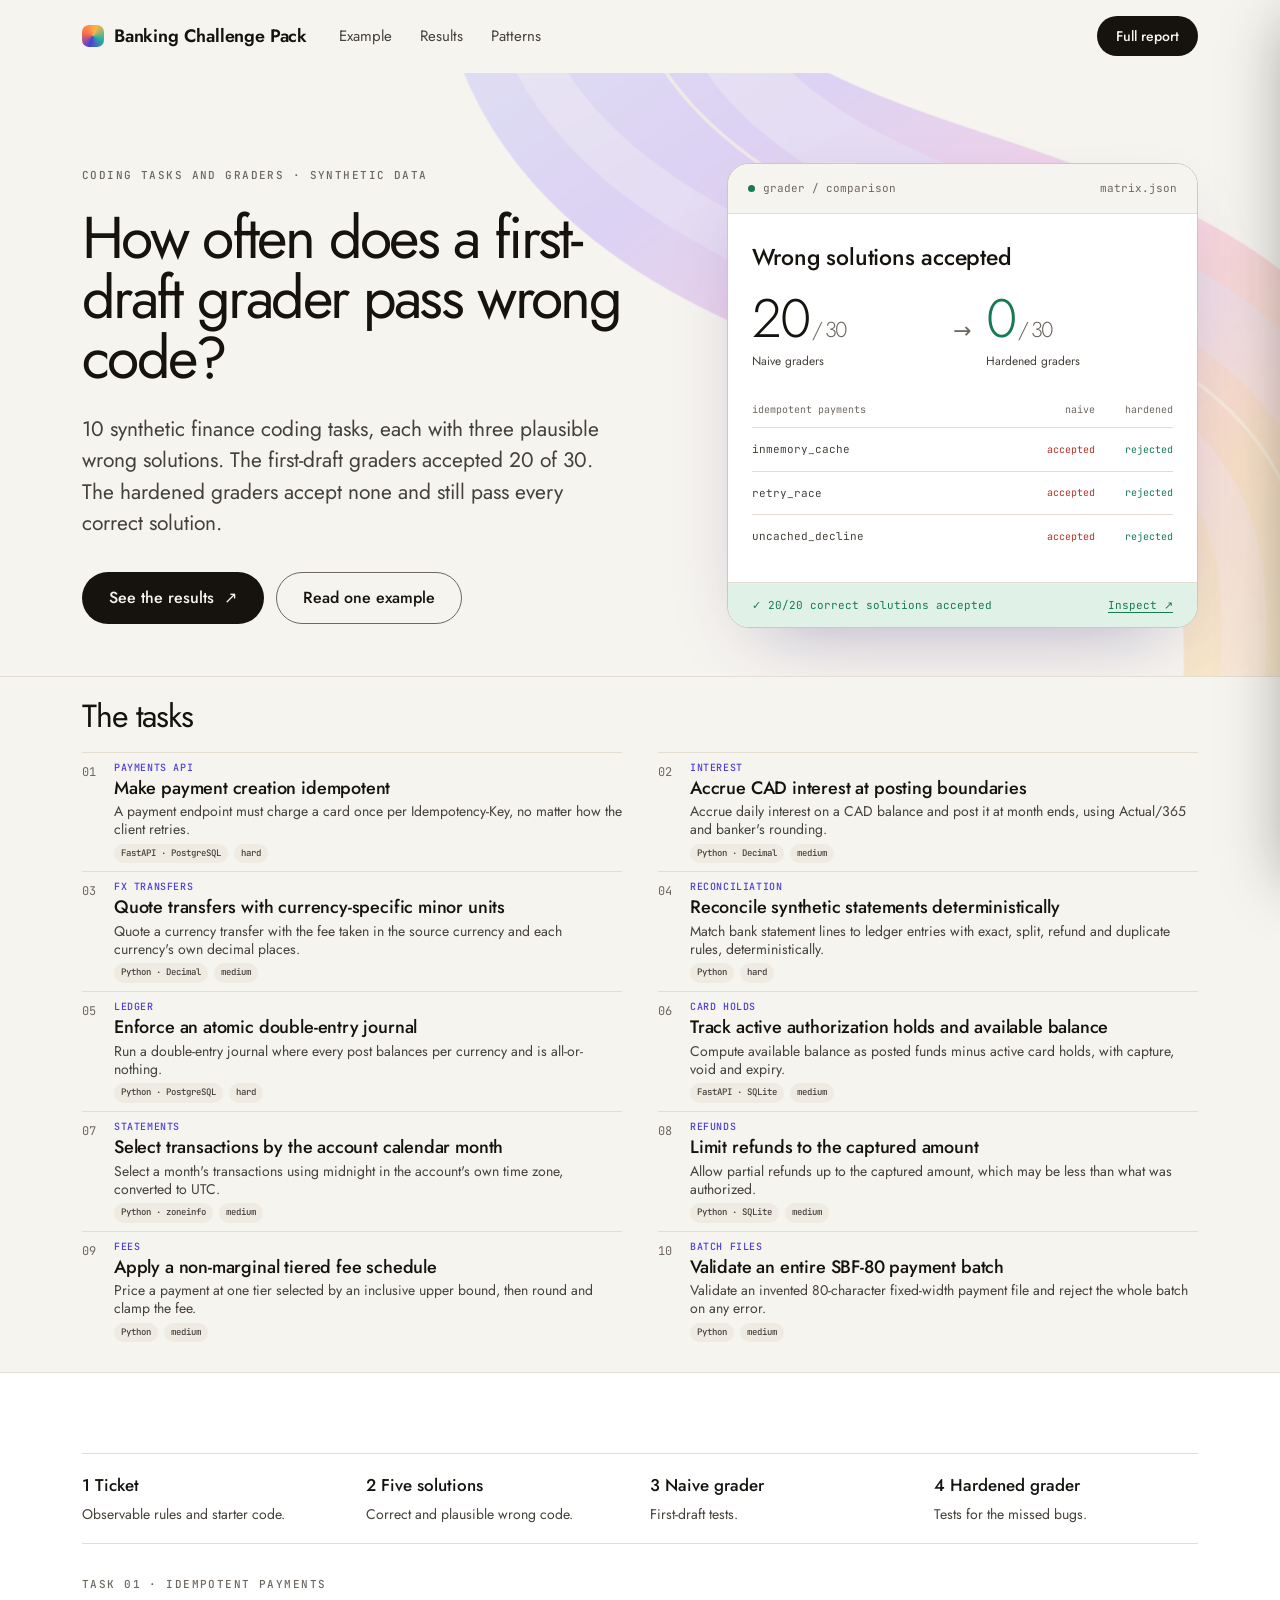
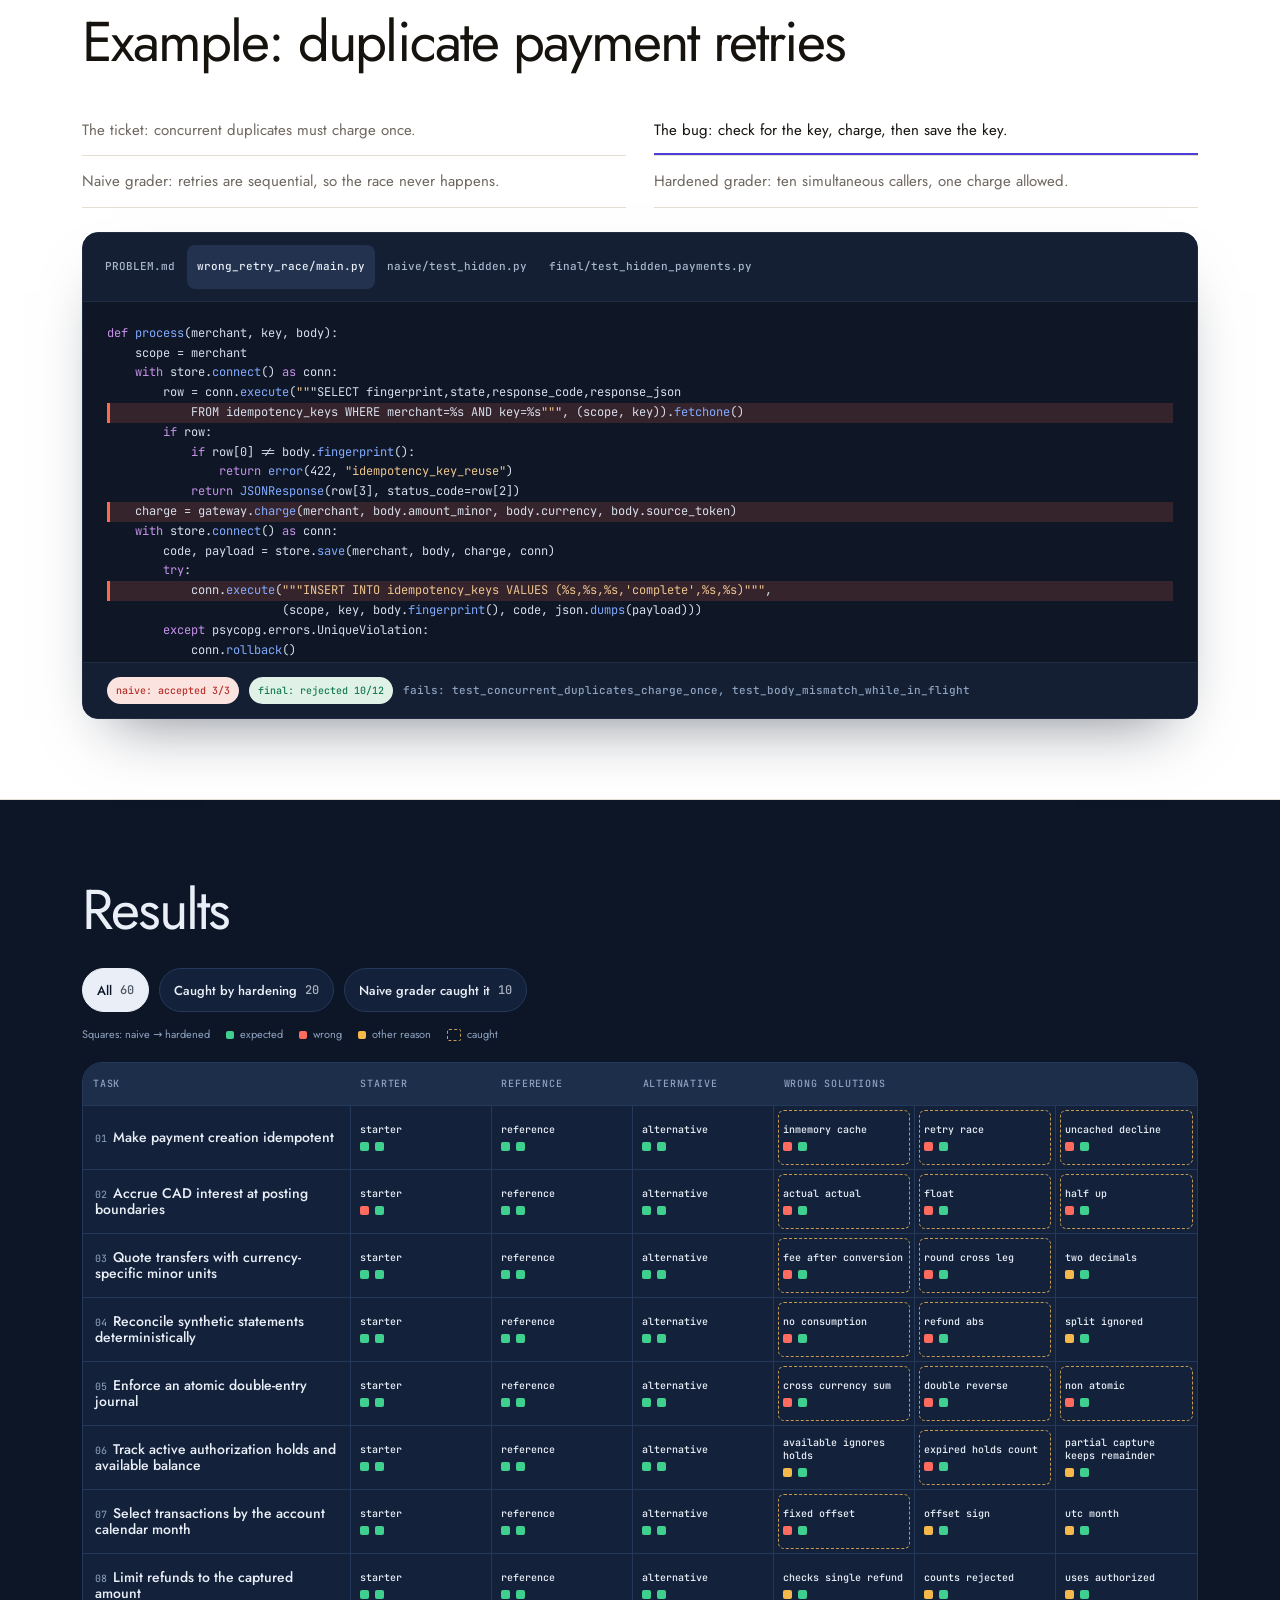
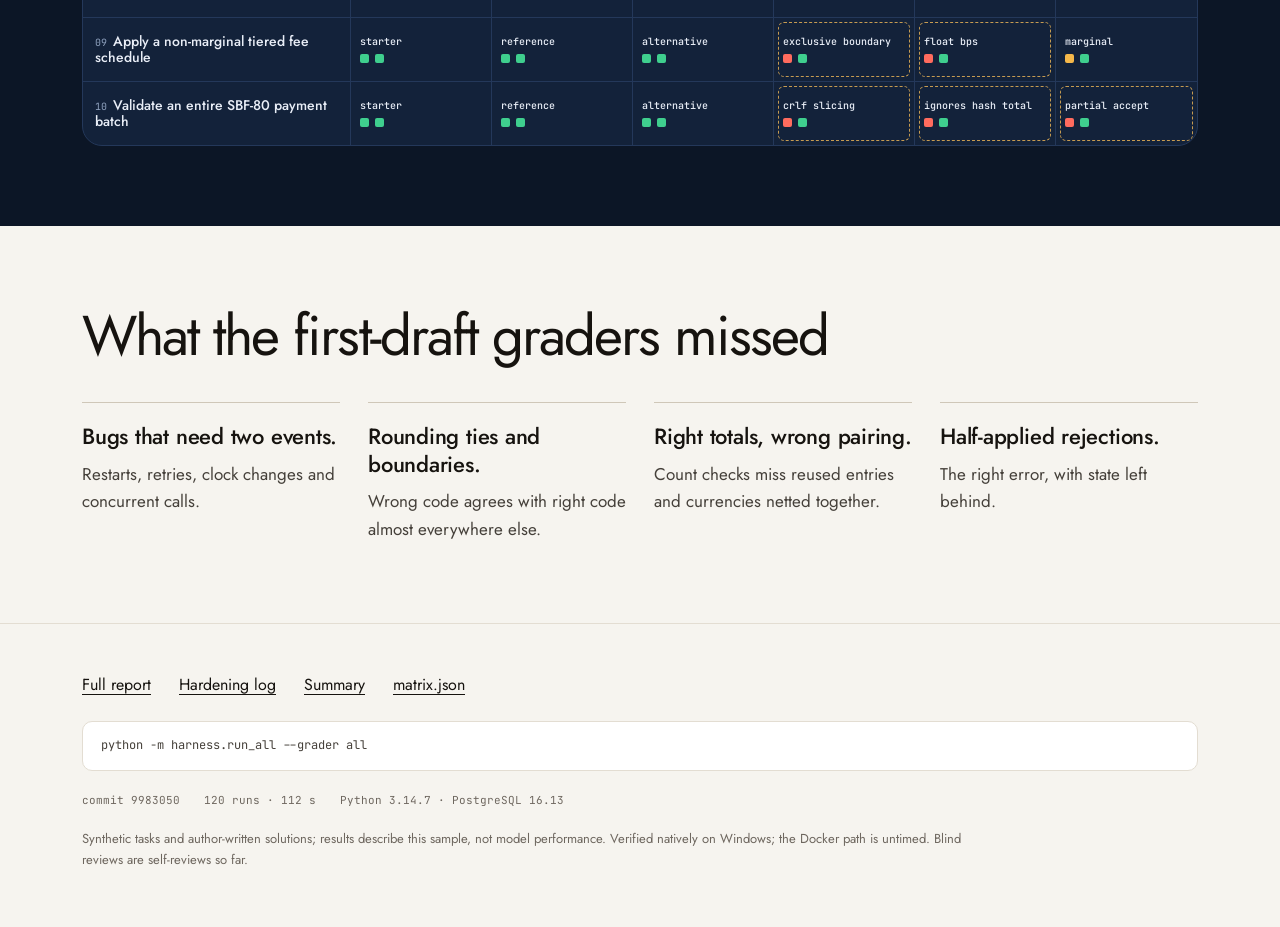
==== commit 198318ee: "v3 results snapshot, streamlined README, corrected patterns and F-104 Matrix from a clean tree at 31" ====
--- a/site/index.html
+++ b/site/index.html
@@ -109,8 +109,8 @@
 </aside>
 
 <script>
-const DATA = {"meta":{"git_sha":"ce7d671","dirty":false,"generated_at":"2026-10-18T01:30:30.673000+00:00","wall_s":139.69,"env":{"python":"3.14.7","postgres":"16.13","hypothesis_profile":"ci","platform":"Windows-11-10.0.26200-SP0"}},"runs":[{"task":"01_idempotent_payments","variant":"starter","kind":"starter","grader":"naive","verdict":"ok","outcome":"FAIL","tests":{"total":3,"passed":1,"failed":2,"errors":0,"skipped":0},"failed_tests":["test_hidden::test_retry","test_hidden::test_missing_key"],"must_fail_hit":[],"duration_s":3.924,"predicted_naive":"","stderr_tail":"    def test_retry():\n        gateway = FakeGateway()\n        client = TestClient(create_app(os.environ[\"DATABASE_URL\"], gateway))\n        kwargs = dict(headers={\"X-Merchant-Id\": \"merchant_retry\", \"Idempotency-Key\": str(uuid4())},\n                      json={\"amount_minor\": 100, \"currency\": \"CAD\", \"source_token\": \"token_retry\"})\n        first = client.post(\"/v1/payments\", **kwargs)\n        second = client.post(\"/v1/payments\", **kwargs)\n        assert second.status_code == first.status_code == 201\n\u003e       assert second.json() == first.json()\nE       AssertionError: assert {'amount_mino...t_retry', ...} == {'amount_mino...t_retry', ...}\nE         \nE         Omitting 4 identical items, use -vv to show\nE         Differing items:\nE         {'charge_id': '4246e49e-cbcb-4b2d-8c8a-ef295b0480c5'} != {'charge_id': '28111bf3-2c35-485d-af4b-d0cdb480b600'}\nE         {'payment_id': '856877b3-314b-4e7e-bee0-8ff5b274fb86'} != {'payment_id': 'd087113e-4e64-4de1-9b93-88e96ed92a7d'}\nE         Use -v to get more diff\n\n..\\grader\\test_hidden.py:24: AssertionError\n______________________________ test_missing_key _______________________________\n\n    def test_missing_key():\n        client = TestClient(create_app(os.environ[\"DATABASE_URL\"], FakeGateway()))\n        response = client.post(\"/v1/payments\", headers={\"X-Merchant-Id\": \"merchant_none\"},\n                               json={\"amount_minor\": 100, \"currency\": \"CAD\", \"source_token\": \"token\"})\n\u003e       assert response.status_code == 400\nE       assert 201 == 400\nE        +  where 201 = \u003cResponse [201 Created]\u003e.status_code\n\n..\\grader\\test_hidden.py:32: AssertionError\n============================== warnings summary ===============================\n..\\..\\..\\..\\Programs\\Python\\Python314\\Lib\\site-packages\\fastapi\\testclient.py:1\n  C:\\Users\\User\\AppData\\Local\\Programs\\Python\\Python314\\Lib\\site-packages\\fastapi\\testclient.py:1: StarletteDeprecationWarning: Using `httpx` with `starlette.testclient` is deprecated; install `httpx2` instead.\n    from starlette.testclient import TestClient as TestClient  # noqa\n\n-- Docs: https://docs.pytest.org/en/stable/how-to/capture-warnings.html\n- generated xml file: C:\\Users\\User\\AppData\\Local\\Temp\\bcp\\run_utslypet\\junit.xml -\n=========================== short test summary info ===========================\nFAILED ..\\grader\\test_hidden.py::test_retry - AssertionError: assert {'amount...\nFAILED ..\\grader\\test_hidden.py::test_missing_key - assert 201 == 400\n2 failed, 1 passed, 1 warning in 1.70s"},{"task":"01_idempotent_payments","variant":"starter","kind":"starter","grader":"final","verdict":"ok","outcome":"FAIL","tests":{"total":12,"passed":1,"failed":11,"errors":0,"skipped":0},"failed_tests":["test_hidden_payments::test_sequential_retry","test_hidden_payments::test_concurrent_duplicates_charge_once","test_hidden_payments::test_body_mismatch[change0]","test_hidden_payments::test_body_mismatch[change1]","test_hidden_payments::test_body_mismatch[change2]","test_hidden_payments::test_decline_replayed","test_hidden_payments::test_body_mismatch_while_in_flight","test_hidden_payments::test_replay_survives_app_restart","test_hidden_payments::test_required_key[None]","test_hidden_payments::test_required_key[]","test_hidden_payments::test_required_key[[base64]]"],"must_fail_hit":[],"duration_s":7.97,"predicted_naive":"","stderr_tail":"_ test_required_key[[base64]] _\n\ndatabase_url = 'user=postgres dbname=bcp_01_idempotent_payments__starter__final__r0_af0c320428f8 host=localhost port=54329'\nkey = 'xxxxxxxxxxxxxxxxxxxxxxxxxxxxxxxxxxxxxxxxxxxxxxxxxxxxxxxxxxxxxxxxxxxxxxxxxxxxxxxxxxxxxxxxxxxxxxxxxxxxxxxxxxxxxxxxxxxxx...xxxxxxxxxxxxxxxxxxxxxxxxxxxxxxxxxxxxxxxxxxxxxxxxxxxxxxxxxxxxxxxxxxxxxxxxxxxxxxxxxxxxxxxxxxxxxxxxxxxxxxxxxxxxxxxxxxxxxx'\n\n    @pytest.mark.parametrize(\"key\", [None, \"\", \"x\" * 256])\n    def test_required_key(database_url, key):\n        gateway = Gateway()\n        client = TestClient(create_app(database_url, gateway))\n        args = request()\n        if key is None:\n            del args[\"headers\"][\"Idempotency-Key\"]\n        else:\n            args[\"headers\"][\"Idempotency-Key\"] = key\n        response = client.post(\"/v1/payments\", **args)\n\u003e       assert response.status_code == 400\nE       assert 201 == 400\nE        +  where 201 = \u003cResponse [201 Created]\u003e.status_code\n\n..\\grader\\test_hidden_payments.py:158: AssertionError\n============================== warnings summary ===============================\n..\\..\\..\\..\\Programs\\Python\\Python314\\Lib\\site-packages\\fastapi\\testclient.py:1\n  C:\\Users\\User\\AppData\\Local\\Programs\\Python\\Python314\\Lib\\site-packages\\fastapi\\testclient.py:1: StarletteDeprecationWarning: Using `httpx` with `starlette.testclient` is deprecated; install `httpx2` instead.\n    from starlette.testclient import TestClient as TestClient  # noqa\n\n-- Docs: https://docs.pytest.org/en/stable/how-to/capture-warnings.html\n- generated xml file: C:\\Users\\User\\AppData\\Local\\Temp\\bcp\\run_ipw798dx\\junit.xml -\n=========================== short test summary info ===========================\nFAILED ..\\grader\\test_hidden_payments.py::test_sequential_retry - AssertionEr...\nFAILED ..\\grader\\test_hidden_payments.py::test_concurrent_duplicates_charge_once\nFAILED ..\\grader\\test_hidden_payments.py::test_body_mismatch[change0] - asser...\nFAILED ..\\grader\\test_hidden_payments.py::test_body_mismatch[change1] - asser...\nFAILED ..\\grader\\test_hidden_payments.py::test_body_mismatch[change2] - asser...\nFAILED ..\\grader\\test_hidden_payments.py::test_decline_replayed - AssertionEr...\nFAILED ..\\grader\\test_hidden_payments.py::test_body_mismatch_while_in_flight\nFAILED ..\\grader\\test_hidden_payments.py::test_replay_survives_app_restart - ...\nFAILED ..\\grader\\test_hidden_payments.py::test_required_key[None] - assert 20...\nFAILED ..\\grader\\test_hidden_payments.py::test_required_key[] - assert 201 ==...\nFAILED ..\\grader\\test_hidden_payments.py::test_required_key[[base64]]\n11 failed, 1 passed, 1 warning in 6.35s"},{"task":"01_idempotent_payments","variant":"reference","kind":"reference","grader":"naive","verdict":"ok","outcome":"PASS","tests":{"total":3,"passed":3,"failed":0,"errors":0,"skipped":0},"failed_tests":[],"must_fail_hit":[],"duration_s":3.907,"predicted_naive":"","stderr_tail":"...                                                                      [100%]\n============================== warnings summary ===============================\n..\\..\\..\\..\\Programs\\Python\\Python314\\Lib\\site-packages\\fastapi\\testclient.py:1\n  C:\\Users\\User\\AppData\\Local\\Programs\\Python\\Python314\\Lib\\site-packages\\fastapi\\testclient.py:1: StarletteDeprecationWarning: Using `httpx` with `starlette.testclient` is deprecated; install `httpx2` instead.\n    from starlette.testclient import TestClient as TestClient  # noqa\n\n-- Docs: https://docs.pytest.org/en/stable/how-to/capture-warnings.html\n- generated xml file: C:\\Users\\User\\AppData\\Local\\Temp\\bcp\\run_9tmy7ilv\\junit.xml -\n3 passed, 1 warning in 1.89s"},{"task":"01_idempotent_payments","variant":"reference","kind":"reference","grader":"final","verdict":"ok","outcome":"PASS","tests":{"total":12,"passed":12,"failed":0,"errors":0,"skipped":0},"failed_tests":[],"must_fail_hit":[],"duration_s":15.745,"predicted_naive":"","stderr_tail":"............                                                             [100%]\n============================== warnings summary ===============================\n..\\..\\..\\..\\Programs\\Python\\Python314\\Lib\\site-packages\\fastapi\\testclient.py:1\n  C:\\Users\\User\\AppData\\Local\\Programs\\Python\\Python314\\Lib\\site-packages\\fastapi\\testclient.py:1: StarletteDeprecationWarning: Using `httpx` with `starlette.testclient` is deprecated; install `httpx2` instead.\n    from starlette.testclient import TestClient as TestClient  # noqa\n\n-- Docs: https://docs.pytest.org/en/stable/how-to/capture-warnings.html\n- generated xml file: C:\\Users\\User\\AppData\\Local\\Temp\\bcp\\run_uwws8oe3\\junit.xml -\n12 passed, 1 warning in 14.11s"},{"task":"01_idempotent_payments","variant":"alt_valid","kind":"alt_valid","grader":"naive","verdict":"ok","outcome":"PASS","tests":{"total":3,"passed":3,"failed":0,"errors":0,"skipped":0},"failed_tests":[],"must_fail_hit":[],"duration_s":3.424,"predicted_naive":"","stderr_tail":"...                                                                      [100%]\n============================== warnings summary ===============================\n..\\..\\..\\..\\Programs\\Python\\Python314\\Lib\\site-packages\\fastapi\\testclient.py:1\n  C:\\Users\\User\\AppData\\Local\\Programs\\Python\\Python314\\Lib\\site-packages\\fastapi\\testclient.py:1: StarletteDeprecationWarning: Using `httpx` with `starlette.testclient` is deprecated; install `httpx2` instead.\n    from starlette.testclient import TestClient as TestClient  # noqa\n\n-- Docs: https://docs.pytest.org/en/stable/how-to/capture-warnings.html\n- generated xml file: C:\\Users\\User\\AppData\\Local\\Temp\\bcp\\run_5uncpnv0\\junit.xml -\n3 passed, 1 warning in 1.13s"},{"task":"01_idempotent_payments","variant":"alt_valid","kind":"alt_valid","grader":"final","verdict":"ok","outcome":"PASS","tests":{"total":12,"passed":12,"failed":0,"errors":0,"skipped":0},"failed_tests":[],"must_fail_hit":[],"duration_s":13.658,"predicted_naive":"","stderr_tail":"............                                                             [100%]\n============================== warnings summary ===============================\n..\\..\\..\\..\\Programs\\Python\\Python314\\Lib\\site-packages\\fastapi\\testclient.py:1\n  C:\\Users\\User\\AppData\\Local\\Programs\\Python\\Python314\\Lib\\site-packages\\fastapi\\testclient.py:1: StarletteDeprecationWarning: Using `httpx` with `starlette.testclient` is deprecated; install `httpx2` instead.\n    from starlette.testclient import TestClient as TestClient  # noqa\n\n-- Docs: https://docs.pytest.org/en/stable/how-to/capture-warnings.html\n- generated xml file: C:\\Users\\User\\AppData\\Local\\Temp\\bcp\\run_oppagh_j\\junit.xml -\n12 passed, 1 warning in 11.38s"},{"task":"01_idempotent_payments","variant":"wrong_retry_race","kind":"wrong","grader":"naive","verdict":"false_pass","outcome":"PASS","tests":{"total":3,"passed":3,"failed":0,"errors":0,"skipped":0},"failed_tests":[],"must_fail_hit":[],"duration_s":4.188,"predicted_naive":"false_pass","stderr_tail":"...                                                                      [100%]\n============================== warnings summary ===============================\n..\\..\\..\\..\\Programs\\Python\\Python314\\Lib\\site-packages\\fastapi\\testclient.py:1\n  C:\\Users\\User\\AppData\\Local\\Programs\\Python\\Python314\\Lib\\site-packages\\fastapi\\testclient.py:1: StarletteDeprecationWarning: Using `httpx` with `starlette.testclient` is deprecated; install `httpx2` instead.\n    from starlette.testclient import TestClient as TestClient  # noqa\n\n-- Docs: https://docs.pytest.org/en/stable/how-to/capture-warnings.html\n- generated xml file: C:\\Users\\User\\AppData\\Local\\Temp\\bcp\\run_j32kb6t1\\junit.xml -\n3 passed, 1 warning in 2.66s"},{"task":"01_idempotent_payments","variant":"wrong_retry_race","kind":"wrong","grader":"final","verdict":"ok","outcome":"FAIL","tests":{"total":12,"passed":10,"failed":2,"errors":0,"skipped":0},"failed_tests":["test_hidden_payments::test_concurrent_duplicates_charge_once","test_hidden_payments::test_body_mismatch_while_in_flight"],"must_fail_hit":["test_concurrent_duplicates_charge_once"],"duration_s":7.524,"predicted_naive":"false_pass","stderr_tail":"E        +  where 201 = \u003cResponse [201 Created]\u003e.status_code\nE        +  and   500 = \u003cResponse [500 Internal Server Error]\u003e.status_code\n\n..\\grader\\test_hidden_payments.py:34: AssertionError\n_____________________ test_body_mismatch_while_in_flight ______________________\n\ndatabase_url = 'user=postgres dbname=bcp_01_idempotent_payments__wrong_retry_race___b343b988d8e0 host=localhost port=54329'\n\n    def test_body_mismatch_while_in_flight(database_url):\n        entered = threading.Event()\n        gateway = Gateway(latency=.3)\n        original_charge = gateway.charge\n    \n        def signal(*args):\n            entered.set()\n            return original_charge(*args)\n    \n        gateway.charge = signal\n        with live_server(create_app(database_url, gateway)) as url, httpx.Client(base_url=url, timeout=30, trust_env=False) as client:\n            key = str(uuid4())\n            with ThreadPoolExecutor(max_workers=2) as pool:\n                future = pool.submit(client.post, \"/v1/payments\", **request(key))\n                assert entered.wait(10)\n                mismatch = client.post(\"/v1/payments\", **request(key, amount_minor=1251))\n\u003e               assert mismatch.status_code == 422\nE               assert 500 == 422\nE                +  where 500 = \u003cResponse [500 Internal Server Error]\u003e.status_code\n\n..\\grader\\test_hidden_payments.py:132: AssertionError\n============================== warnings summary ===============================\n..\\..\\..\\..\\Programs\\Python\\Python314\\Lib\\site-packages\\fastapi\\testclient.py:1\n  C:\\Users\\User\\AppData\\Local\\Programs\\Python\\Python314\\Lib\\site-packages\\fastapi\\testclient.py:1: StarletteDeprecationWarning: Using `httpx` with `starlette.testclient` is deprecated; install `httpx2` instead.\n    from starlette.testclient import TestClient as TestClient  # noqa\n\n-- Docs: https://docs.pytest.org/en/stable/how-to/capture-warnings.html\n- generated xml file: C:\\Users\\User\\AppData\\Local\\Temp\\bcp\\run_snxvjwte\\junit.xml -\n=========================== short test summary info ===========================\nFAILED ..\\grader\\test_hidden_payments.py::test_concurrent_duplicates_charge_once\nFAILED ..\\grader\\test_hidden_payments.py::test_body_mismatch_while_in_flight\n2 failed, 10 passed, 1 warning in 6.05s"},{"task":"01_idempotent_payments","variant":"wrong_key_scope","kind":"wrong","grader":"naive","verdict":"false_pass","outcome":"PASS","tests":{"total":3,"passed":3,"failed":0,"errors":0,"skipped":0},"failed_tests":[],"must_fail_hit":[],"duration_s":2.461,"predicted_naive":"false_pass","stderr_tail":"...                                                                      [100%]\n============================== warnings summary ===============================\n..\\..\\..\\..\\Programs\\Python\\Python314\\Lib\\site-packages\\fastapi\\testclient.py:1\n  C:\\Users\\User\\AppData\\Local\\Programs\\Python\\Python314\\Lib\\site-packages\\fastapi\\testclient.py:1: StarletteDeprecationWarning: Using `httpx` with `starlette.testclient` is deprecated; install `httpx2` instead.\n    from starlette.testclient import TestClient as TestClient  # noqa\n\n-- Docs: https://docs.pytest.org/en/stable/how-to/capture-warnings.html\n- generated xml file: C:\\Users\\User\\AppData\\Local\\Temp\\bcp\\run_3w4p1txg\\junit.xml -\n3 passed, 1 warning in 1.05s"},{"task":"01_idempotent_payments","variant":"wrong_key_scope","kind":"wrong","grader":"final","verdict":"ok","outcome":"FAIL","tests":{"total":12,"passed":11,"failed":1,"errors":0,"skipped":0},"failed_tests":["test_hidden_payments::test_same_key_different_merchants_independent"],"must_fail_hit":["test_same_key_different_merchants_independent"],"duration_s":14.479,"predicted_naive":"false_pass","stderr_tail":"..F.........                                                             [100%]\n================================== FAILURES ===================================\n________________ test_same_key_different_merchants_independent ________________\n\ndatabase_url = 'user=postgres dbname=bcp_01_idempotent_payments__wrong_key_scope__f_afbb4a70053c host=localhost port=54329'\n\n    def test_same_key_different_merchants_independent(database_url):\n        gateway = Gateway()\n        client = TestClient(create_app(database_url, gateway))\n        key = str(uuid4())\n        first = client.post(\"/v1/payments\", **request(key, \"merchant_a\"))\n        second = client.post(\"/v1/payments\", **request(key, \"merchant_b\"))\n        assert first.status_code == second.status_code == 201\n        assert first.json()[\"merchant_id\"] == \"merchant_a\"\n\u003e       assert second.json()[\"merchant_id\"] == \"merchant_b\"\nE       AssertionError: assert 'merchant_a' == 'merchant_b'\nE         \nE         - merchant_b\nE         ?          ^\nE         + merchant_a\nE         ?          ^\n\n..\\grader\\test_hidden_payments.py:87: AssertionError\n============================== warnings summary ===============================\n..\\..\\..\\..\\Programs\\Python\\Python314\\Lib\\site-packages\\fastapi\\testclient.py:1\n  C:\\Users\\User\\AppData\\Local\\Programs\\Python\\Python314\\Lib\\site-packages\\fastapi\\testclient.py:1: StarletteDeprecationWarning: Using `httpx` with `starlette.testclient` is deprecated; install `httpx2` instead.\n    from starlette.testclient import TestClient as TestClient  # noqa\n\n-- Docs: https://docs.pytest.org/en/stable/how-to/capture-warnings.html\n- generated xml file: C:\\Users\\User\\AppData\\Local\\Temp\\bcp\\run_bixly_v9\\junit.xml -\n=========================== short test summary info ===========================\nFAILED ..\\grader\\test_hidden_payments.py::test_same_key_different_merchants_independent\n1 failed, 11 passed, 1 warning in 13.19s"},{"task":"01_idempotent_payments","variant":"wrong_inmemory_cache","kind":"wrong","grader":"naive","verdict":"false_pass","outcome":"PASS","tests":{"total":3,"passed":3,"failed":0,"errors":0,"skipped":0},"failed_tests":[],"must_fail_hit":[],"duration_s":2.367,"predicted_naive":"false_pass","stderr_tail":"...                                                                      [100%]\n============================== warnings summary ===============================\n..\\..\\..\\..\\Programs\\Python\\Python314\\Lib\\site-packages\\fastapi\\testclient.py:1\n  C:\\Users\\User\\AppData\\Local\\Programs\\Python\\Python314\\Lib\\site-packages\\fastapi\\testclient.py:1: StarletteDeprecationWarning: Using `httpx` with `starlette.testclient` is deprecated; install `httpx2` instead.\n    from starlette.testclient import TestClient as TestClient  # noqa\n\n-- Docs: https://docs.pytest.org/en/stable/how-to/capture-warnings.html\n- generated xml file: C:\\Users\\User\\AppData\\Local\\Temp\\bcp\\run_f0e3y4c6\\junit.xml -\n3 passed, 1 warning in 0.77s"},{"task":"01_idempotent_payments","variant":"wrong_inmemory_cache","kind":"wrong","grader":"final","verdict":"ok","outcome":"FAIL","tests":{"total":12,"passed":11,"failed":1,"errors":0,"skipped":0},"failed_tests":["test_hidden_payments::test_replay_survives_app_restart"],"must_fail_hit":["test_replay_survives_app_restart"],"duration_s":12.036,"predicted_naive":"false_pass","stderr_tail":"================================== FAILURES ===================================\n______________________ test_replay_survives_app_restart _______________________\n\ndatabase_url = 'user=postgres dbname=bcp_01_idempotent_payments__wrong_inmemory_cac_209b236a7f01 host=localhost port=54329'\n\n    def test_replay_survives_app_restart(database_url):\n        gateway = Gateway()\n        args = request()\n        with TestClient(create_app(database_url, gateway)) as client:\n            first = client.post(\"/v1/payments\", **args)\n        with TestClient(create_app(database_url, gateway)) as restarted:\n\u003e           same(first, restarted.post(\"/v1/payments\", **args))\n\n..\\grader\\test_hidden_payments.py:144: \n_ _ _ _ _ _ _ _ _ _ _ _ _ _ _ _ _ _ _ _ _ _ _ _ _ _ _ _ _ _ _ _ _ _ _ _ _ _ _ _\n\nfirst = \u003cResponse [201 Created]\u003e, second = \u003cResponse [201 Created]\u003e\n\n    def same(first, second):\n        assert first.status_code == second.status_code\n\u003e       assert first.json() == second.json()\nE       AssertionError: assert {'amount_mino...t_alpha', ...} == {'amount_mino...t_alpha', ...}\nE         \nE         Omitting 4 identical items, use -vv to show\nE         Differing items:\nE         {'charge_id': 'ec1bf9ee-e386-4261-8393-579822f2b13d'} != {'charge_id': '379eb1d1-9d31-4ac2-bccb-6183ccf34e95'}\nE         {'payment_id': '821987f7-ee3e-483d-be07-bbc4984684e2'} != {'payment_id': '71226668-7ca3-4692-8cbf-f29eddb6e013'}\nE         Use -v to get more diff\n\n..\\grader\\test_hidden_payments.py:35: AssertionError\n============================== warnings summary ===============================\n..\\..\\..\\..\\Programs\\Python\\Python314\\Lib\\site-packages\\fastapi\\testclient.py:1\n  C:\\Users\\User\\AppData\\Local\\Programs\\Python\\Python314\\Lib\\site-packages\\fastapi\\testclient.py:1: StarletteDeprecationWarning: Using `httpx` with `starlette.testclient` is deprecated; install `httpx2` instead.\n    from starlette.testclient import TestClient as TestClient  # noqa\n\n-- Docs: https://docs.pytest.org/en/stable/how-to/capture-warnings.html\n- generated xml file: C:\\Users\\User\\AppData\\Local\\Temp\\bcp\\run_8s8luwhh\\junit.xml -\n=========================== short test summary info ===========================\nFAILED ..\\grader\\test_hidden_payments.py::test_replay_survives_app_restart - ...\n1 failed, 11 passed, 1 warning in 10.49s"},{"task":"02_interest_accrual","variant":"starter","kind":"starter","grader":"naive","verdict":"false_pass","outcome":"PASS","tests":{"total":4,"passed":4,"failed":0,"errors":0,"skipped":0},"failed_tests":[],"must_fail_hit":[],"duration_s":0.871,"predicted_naive":"","stderr_tail":"....                                                                     [100%]\n- generated xml file: C:\\Users\\User\\AppData\\Local\\Temp\\bcp\\run_g1i22jbx\\junit.xml -\n4 passed in 0.12s"},{"task":"02_interest_accrual","variant":"starter","kind":"starter","grader":"final","verdict":"ok","outcome":"FAIL","tests":{"total":8,"passed":1,"failed":7,"errors":0,"skipped":0},"failed_tests":["test_hidden_interest::test_half_cent_ties_bankers[50-0.0365-1]","test_hidden_interest::test_half_cent_ties_bankers[73-0.025-1]","test_hidden_interest::test_half_cent_ties_bankers[25-0.0365-2]","test_hidden_interest::test_large_principal_exact[simple_monthly]","test_hidden_interest::test_large_principal_exact[daily_compound]","test_hidden_interest::test_leap_and_partial","test_hidden_interest::test_accrual_properties"],"must_fail_hit":[],"duration_s":6.959,"predicted_naive":"","stderr_tail":"_ _ _ _ _ _ _ _ _ _ _ _ _ _ _ _ _ _ _ _ _ _ _ _ _ _ _ _ _ _ _ _ _ _ _ _ _ _ _ _\n..\\grader\\test_hidden_interest.py:69: in test_accrual_properties\n    rows = check(principal, annual_rate, start, end, method)\n           ^^^^^^^^^^^^^^^^^^^^^^^^^^^^^^^^^^^^^^^^^^^^^^^^^\n_ _ _ _ _ _ _ _ _ _ _ _ _ _ _ _ _ _ _ _ _ _ _ _ _ _ _ _ _ _ _ _ _ _ _ _ _ _ _ _\n\nprincipal = Decimal('0.00'), rate = Decimal('0.0000')\nstart = datetime.date(2024, 1, 1), end = datetime.date(2024, 1, 2)\nmethod = 'simple_monthly'\n\n    def check(principal, rate, start, end, method):\n        rows = accrue(principal, rate, start, end, method)\n        for row in rows:\n            assert_money(row.interest)\n            assert_money(row.balance)\n\u003e       assert [(r.posting_date, r.interest, r.balance) for r in rows] == oracle(principal, rate, start, end, method)\nE       AssertionError: assert [] == [(datetime.da...imal('0.00'))]\nE         \nE         Right contains one more item: (datetime.date(2024, 1, 1), Decimal('0.00'), Decimal('0.00'))\nE         Use -v to get more diff\nE       Failing test case: test_accrual_properties(\nE           # The test always failed when commented parts were varied together.\nE           cents=0,  # or any other generated value\nE           rate=0,  # or any other generated value\nE           offset=0,\nE           days=1,\nE           method='simple_monthly',  # or any other generated value\nE       )\n\n..\\grader\\test_hidden_interest.py:34: AssertionError\n- generated xml file: C:\\Users\\User\\AppData\\Local\\Temp\\bcp\\run_40sv73py\\junit.xml -\n=========================== short test summary info ===========================\nFAILED ..\\grader\\test_hidden_interest.py::test_half_cent_ties_bankers[50-0.0365-1]\nFAILED ..\\grader\\test_hidden_interest.py::test_half_cent_ties_bankers[73-0.025-1]\nFAILED ..\\grader\\test_hidden_interest.py::test_half_cent_ties_bankers[25-0.0365-2]\nFAILED ..\\grader\\test_hidden_interest.py::test_large_principal_exact[simple_monthly]\nFAILED ..\\grader\\test_hidden_interest.py::test_large_principal_exact[daily_compound]\nFAILED ..\\grader\\test_hidden_interest.py::test_leap_and_partial - AssertionEr...\nFAILED ..\\grader\\test_hidden_interest.py::test_accrual_properties - Assertion...\n7 failed, 1 passed in 5.49s"},{"task":"02_interest_accrual","variant":"reference","kind":"reference","grader":"naive","verdict":"ok","outcome":"PASS","tests":{"total":4,"passed":4,"failed":0,"errors":0,"skipped":0},"failed_tests":[],"must_fail_hit":[],"duration_s":2.454,"predicted_naive":"","stderr_tail":"....                                                                     [100%]\n- generated xml file: C:\\Users\\User\\AppData\\Local\\Temp\\bcp\\run_3g4z2p7g\\junit.xml -\n4 passed in 0.12s"},{"task":"02_interest_accrual","variant":"reference","kind":"reference","grader":"final","verdict":"ok","outcome":"PASS","tests":{"total":8,"passed":8,"failed":0,"errors":0,"skipped":0},"failed_tests":[],"must_fail_hit":[],"duration_s":3.132,"predicted_naive":"","stderr_tail":"........                                                                 [100%]\n- generated xml file: C:\\Users\\User\\AppData\\Local\\Temp\\bcp\\run_scmw6gyf\\junit.xml -\n8 passed in 1.08s"},{"task":"02_interest_accrual","variant":"alt_valid","kind":"alt_valid","grader":"naive","verdict":"ok","outcome":"PASS","tests":{"total":4,"passed":4,"failed":0,"errors":0,"skipped":0},"failed_tests":[],"must_fail_hit":[],"duration_s":1.181,"predicted_naive":"","stderr_tail":"....                                                                     [100%]\n- generated xml file: C:\\Users\\User\\AppData\\Local\\Temp\\bcp\\run_ss5gkz97\\junit.xml -\n4 passed in 0.03s"},{"task":"02_interest_accrual","variant":"alt_valid","kind":"alt_valid","grader":"final","verdict":"ok","outcome":"PASS","tests":{"total":8,"passed":8,"failed":0,"errors":0,"skipped":0},"failed_tests":[],"must_fail_hit":[],"duration_s":1.187,"predicted_naive":"","stderr_tail":"........                                                                 [100%]\n- generated xml file: C:\\Users\\User\\AppData\\Local\\Temp\\bcp\\run_dnxsejlv\\junit.xml -\n8 passed in 0.41s"},{"task":"02_interest_accrual","variant":"wrong_float","kind":"wrong","grader":"naive","verdict":"false_pass","outcome":"PASS","tests":{"total":4,"passed":4,"failed":0,"errors":0,"skipped":0},"failed_tests":[],"must_fail_hit":[],"duration_s":0.745,"predicted_naive":"false_pass","stderr_tail":"....                                                                     [100%]\n- generated xml file: C:\\Users\\User\\AppData\\Local\\Temp\\bcp\\run_nciab9cf\\junit.xml -\n4 passed in 0.03s"},{"task":"02_interest_accrual","variant":"wrong_float","kind":"wrong","grader":"final","verdict":"ok","outcome":"FAIL","tests":{"total":8,"passed":5,"failed":3,"errors":0,"skipped":0},"failed_tests":["test_hidden_interest::test_half_cent_ties_bankers[50-0.0365-1]","test_hidden_interest::test_half_cent_ties_bankers[73-0.025-1]","test_hidden_interest::test_half_cent_ties_bankers[25-0.0365-2]"],"must_fail_hit":["test_half_cent_ties_bankers"],"duration_s":1.243,"predicted_naive":"false_pass","stderr_tail":"E       AssertionError: assert [(datetime.da...mal('73.01'))] == [(datetime.da...mal('73.00'))]\nE         \nE         At index 0 diff: (datetime.date(2026, 1, 1), Decimal('0.01'), Decimal('73.01')) != (datetime.date(2026, 1, 1), Decimal('0.00'), Decimal('73.00'))\nE         Use -v to get more diff\n\n..\\grader\\test_hidden_interest.py:34: AssertionError\n__________________ test_half_cent_ties_bankers[25-0.0365-2] ___________________\n\nprincipal = '25', rate = '0.0365', days = 2\n\n    @pytest.mark.parametrize(\"principal,rate,days\", [(\"50\", \"0.0365\", 1), (\"73\", \"0.025\", 1), (\"25\", \"0.0365\", 2)])\n    def test_half_cent_ties_bankers(principal, rate, days):\n        # Search output from tools/find_ties.py, independently cross-checked with Fraction.\n\u003e       check(D(principal), D(rate), date(2026, 1, 1), date(2026, 1, 1) + timedelta(days=days), \"simple_monthly\")\n\n..\\grader\\test_hidden_interest.py:42: \n_ _ _ _ _ _ _ _ _ _ _ _ _ _ _ _ _ _ _ _ _ _ _ _ _ _ _ _ _ _ _ _ _ _ _ _ _ _ _ _\n\nprincipal = Decimal('25'), rate = Decimal('0.0365')\nstart = datetime.date(2026, 1, 1), end = datetime.date(2026, 1, 3)\nmethod = 'simple_monthly'\n\n    def check(principal, rate, start, end, method):\n        rows = accrue(principal, rate, start, end, method)\n        for row in rows:\n            assert_money(row.interest)\n            assert_money(row.balance)\n\u003e       assert [(r.posting_date, r.interest, r.balance) for r in rows] == oracle(principal, rate, start, end, method)\nE       AssertionError: assert [(datetime.da...mal('25.01'))] == [(datetime.da...mal('25.00'))]\nE         \nE         At index 0 diff: (datetime.date(2026, 1, 2), Decimal('0.01'), Decimal('25.01')) != (datetime.date(2026, 1, 2), Decimal('0.00'), Decimal('25.00'))\nE         Use -v to get more diff\n\n..\\grader\\test_hidden_interest.py:34: AssertionError\n- generated xml file: C:\\Users\\User\\AppData\\Local\\Temp\\bcp\\run_q2aczf_c\\junit.xml -\n=========================== short test summary info ===========================\nFAILED ..\\grader\\test_hidden_interest.py::test_half_cent_ties_bankers[50-0.0365-1]\nFAILED ..\\grader\\test_hidden_interest.py::test_half_cent_ties_bankers[73-0.025-1]\nFAILED ..\\grader\\test_hidden_interest.py::test_half_cent_ties_bankers[25-0.0365-2]\n3 failed, 5 passed in 0.54s"},{"task":"02_interest_accrual","variant":"wrong_half_up","kind":"wrong","grader":"naive","verdict":"false_pass","outcome":"PASS","tests":{"total":4,"passed":4,"failed":0,"errors":0,"skipped":0},"failed_tests":[],"must_fail_hit":[],"duration_s":0.715,"predicted_naive":"false_pass","stderr_tail":"....                                                                     [100%]\n- generated xml file: C:\\Users\\User\\AppData\\Local\\Temp\\bcp\\run_arewjg9c\\junit.xml -\n4 passed in 0.03s"},{"task":"02_interest_accrual","variant":"wrong_half_up","kind":"wrong","grader":"final","verdict":"ok","outcome":"FAIL","tests":{"total":8,"passed":5,"failed":3,"errors":0,"skipped":0},"failed_tests":["test_hidden_interest::test_half_cent_ties_bankers[50-0.0365-1]","test_hidden_interest::test_half_cent_ties_bankers[73-0.025-1]","test_hidden_interest::test_half_cent_ties_bankers[25-0.0365-2]"],"must_fail_hit":["test_half_cent_ties_bankers"],"duration_s":1.241,"predicted_naive":"false_pass","stderr_tail":"E       AssertionError: assert [(datetime.da...mal('73.01'))] == [(datetime.da...mal('73.00'))]\nE         \nE         At index 0 diff: (datetime.date(2026, 1, 1), Decimal('0.01'), Decimal('73.01')) != (datetime.date(2026, 1, 1), Decimal('0.00'), Decimal('73.00'))\nE         Use -v to get more diff\n\n..\\grader\\test_hidden_interest.py:34: AssertionError\n__________________ test_half_cent_ties_bankers[25-0.0365-2] ___________________\n\nprincipal = '25', rate = '0.0365', days = 2\n\n    @pytest.mark.parametrize(\"principal,rate,days\", [(\"50\", \"0.0365\", 1), (\"73\", \"0.025\", 1), (\"25\", \"0.0365\", 2)])\n    def test_half_cent_ties_bankers(principal, rate, days):\n        # Search output from tools/find_ties.py, independently cross-checked with Fraction.\n\u003e       check(D(principal), D(rate), date(2026, 1, 1), date(2026, 1, 1) + timedelta(days=days), \"simple_monthly\")\n\n..\\grader\\test_hidden_interest.py:42: \n_ _ _ _ _ _ _ _ _ _ _ _ _ _ _ _ _ _ _ _ _ _ _ _ _ _ _ _ _ _ _ _ _ _ _ _ _ _ _ _\n\nprincipal = Decimal('25'), rate = Decimal('0.0365')\nstart = datetime.date(2026, 1, 1), end = datetime.date(2026, 1, 3)\nmethod = 'simple_monthly'\n\n    def check(principal, rate, start, end, method):\n        rows = accrue(principal, rate, start, end, method)\n        for row in rows:\n            assert_money(row.interest)\n            assert_money(row.balance)\n\u003e       assert [(r.posting_date, r.interest, r.balance) for r in rows] == oracle(principal, rate, start, end, method)\nE       AssertionError: assert [(datetime.da...mal('25.01'))] == [(datetime.da...mal('25.00'))]\nE         \nE         At index 0 diff: (datetime.date(2026, 1, 2), Decimal('0.01'), Decimal('25.01')) != (datetime.date(2026, 1, 2), Decimal('0.00'), Decimal('25.00'))\nE         Use -v to get more diff\n\n..\\grader\\test_hidden_interest.py:34: AssertionError\n- generated xml file: C:\\Users\\User\\AppData\\Local\\Temp\\bcp\\run_wgc33mqf\\junit.xml -\n=========================== short test summary info ===========================\nFAILED ..\\grader\\test_hidden_interest.py::test_half_cent_ties_bankers[50-0.0365-1]\nFAILED ..\\grader\\test_hidden_interest.py::test_half_cent_ties_bankers[73-0.025-1]\nFAILED ..\\grader\\test_hidden_interest.py::test_half_cent_ties_bankers[25-0.0365-2]\n3 failed, 5 passed in 0.53s"},{"task":"02_interest_accrual","variant":"wrong_round_daily","kind":"wrong","grader":"naive","verdict":"false_pass","outcome":"PASS","tests":{"total":4,"passed":4,"failed":0,"errors":0,"skipped":0},"failed_tests":[],"must_fail_hit":[],"duration_s":0.728,"predicted_naive":"false_pass","stderr_tail":"....                                                                     [100%]\n- generated xml file: C:\\Users\\User\\AppData\\Local\\Temp\\bcp\\run_p68a_6q1\\junit.xml -\n4 passed in 0.03s"},{"task":"02_interest_accrual","variant":"wrong_round_daily","kind":"wrong","grader":"final","verdict":"ok","outcome":"FAIL","tests":{"total":8,"passed":3,"failed":5,"errors":0,"skipped":0},"failed_tests":["test_hidden_interest::test_large_principal_exact[simple_monthly]","test_hidden_interest::test_large_principal_exact[daily_compound]","test_hidden_interest::test_small_balance_daily_accrues","test_hidden_interest::test_leap_and_partial","test_hidden_interest::test_accrual_properties"],"must_fail_hit":["test_small_balance_daily_accrues"],"duration_s":4.082,"predicted_naive":"false_pass","stderr_tail":"           method=st.sampled_from([\"simple_monthly\", \"daily_compound\"]))\n\n..\\grader\\test_hidden_interest.py:63: \n_ _ _ _ _ _ _ _ _ _ _ _ _ _ _ _ _ _ _ _ _ _ _ _ _ _ _ _ _ _ _ _ _ _ _ _ _ _ _ _\n..\\grader\\test_hidden_interest.py:69: in test_accrual_properties\n    rows = check(principal, annual_rate, start, end, method)\n           ^^^^^^^^^^^^^^^^^^^^^^^^^^^^^^^^^^^^^^^^^^^^^^^^^\n_ _ _ _ _ _ _ _ _ _ _ _ _ _ _ _ _ _ _ _ _ _ _ _ _ _ _ _ _ _ _ _ _ _ _ _ _ _ _ _\n\nprincipal = Decimal('1194.38'), rate = Decimal('0.0106')\nstart = datetime.date(2024, 1, 1), end = datetime.date(2024, 3, 28)\nmethod = 'simple_monthly'\n\n    def check(principal, rate, start, end, method):\n        rows = accrue(principal, rate, start, end, method)\n        for row in rows:\n            assert_money(row.interest)\n            assert_money(row.balance)\n\u003e       assert [(r.posting_date, r.interest, r.balance) for r in rows] == oracle(principal, rate, start, end, method)\nE       AssertionError: assert [(datetime.da...l('1196.99'))] == [(datetime.da...l('1197.41'))]\nE         \nE         At index 0 diff: (datetime.date(2024, 1, 31), Decimal('0.93'), Decimal('1195.31')) != (datetime.date(2024, 1, 31), Decimal('1.08'), Decimal('1195.46'))\nE         Use -v to get more diff\nE       Failing test case: test_accrual_properties(\nE           cents=119438,\nE           rate=106,\nE           offset=0,\nE           days=87,\nE           method='simple_monthly',\nE       )\n\n..\\grader\\test_hidden_interest.py:34: AssertionError\n- generated xml file: C:\\Users\\User\\AppData\\Local\\Temp\\bcp\\run_bm6ji71h\\junit.xml -\n=========================== short test summary info ===========================\nFAILED ..\\grader\\test_hidden_interest.py::test_large_principal_exact[simple_monthly]\nFAILED ..\\grader\\test_hidden_interest.py::test_large_principal_exact[daily_compound]\nFAILED ..\\grader\\test_hidden_interest.py::test_small_balance_daily_accrues - ...\nFAILED ..\\grader\\test_hidden_interest.py::test_leap_and_partial - AssertionEr...\nFAILED ..\\grader\\test_hidden_interest.py::test_accrual_properties - Assertion...\n5 failed, 3 passed in 3.09s"},{"task":"03_fx_quotes","variant":"starter","kind":"starter","grader":"naive","verdict":"ok","outcome":"FAIL","tests":{"total":4,"passed":1,"failed":3,"errors":0,"skipped":0},"failed_tests":["test_hidden::test_direct_cad_usd","test_hidden::test_ticket_example_cross_quote","test_hidden::test_ticket_example_zero_decimal_currency"],"must_fail_hit":[],"duration_s":0.866,"predicted_naive":"","stderr_tail":"The above exception was the direct cause of the following exception:\n\n    def test_ticket_example_cross_quote():\n        rates = {(\"GBP\", \"USD\"): D(\"1.25\"), (\"USD\", \"CAD\"): D(\"1.40\")}\n\u003e       result = quote_transfer(20000, \"GBP\", \"CAD\", rates, 50)\n                 ^^^^^^^^^^^^^^^^^^^^^^^^^^^^^^^^^^^^^^^^^^^^^^\n\n..\\grader\\test_hidden.py:14: \n_ _ _ _ _ _ _ _ _ _ _ _ _ _ _ _ _ _ _ _ _ _ _ _ _ _ _ _ _ _ _ _ _ _ _ _ _ _ _ _\n\namount_minor = 20000, src = 'GBP', dst = 'CAD'\nrates = {('GBP', 'USD'): Decimal('1.25'), ('USD', 'CAD'): Decimal('1.40')}\nfee_bps = 50\n\n    def quote_transfer(amount_minor, src, dst, rates, fee_bps):\n        validate(amount_minor, src, dst, fee_bps)\n        try:\n            rate = rates[src, dst]\n        except KeyError as exc:\n\u003e           raise RateUnavailable((src, dst)) from exc\nE           fx.models.RateUnavailable: ('GBP', 'CAD')\n\nfx\\quote.py:12: RateUnavailable\n__________________ test_ticket_example_zero_decimal_currency __________________\n\n    def test_ticket_example_zero_decimal_currency():\n        result = quote_transfer(5000, \"CAD\", \"JPY\", {(\"CAD\", \"JPY\"): D(\"110\")}, 0)\n\u003e       assert (result.fee_minor, result.converted_minor) == (0, 5500)\nE       assert (0, 550000) == (0, 5500)\nE         \nE         At index 1 diff: 550000 != 5500\nE         Use -v to get more diff\n\n..\\grader\\test_hidden.py:22: AssertionError\n- generated xml file: C:\\Users\\User\\AppData\\Local\\Temp\\bcp\\run_0cmnr16s\\junit.xml -\n=========================== short test summary info ===========================\nFAILED ..\\grader\\test_hidden.py::test_direct_cad_usd - AssertionError: assert...\nFAILED ..\\grader\\test_hidden.py::test_ticket_example_cross_quote - fx.models....\nFAILED ..\\grader\\test_hidden.py::test_ticket_example_zero_decimal_currency - ...\n3 failed, 1 passed in 0.13s"},{"task":"03_fx_quotes","variant":"starter","kind":"starter","grader":"final","verdict":"ok","outcome":"FAIL","tests":{"total":9,"passed":5,"failed":4,"errors":0,"skipped":0},"failed_tests":["test_hidden_fx::test_jpy_and_kwd_units","test_hidden_fx::test_cross_has_no_intermediate_rounding","test_hidden_fx::test_source_fee_before_conversion","test_hidden_fx::test_exact_scaling_and_monotonicity"],"must_fail_hit":[],"duration_s":1.913,"predicted_naive":"","stderr_tail":"..\\grader\\test_hidden_fx.py:67: \n_ _ _ _ _ _ _ _ _ _ _ _ _ _ _ _ _ _ _ _ _ _ _ _ _ _ _ _ _ _ _ _ _ _ _ _ _ _ _ _\n..\\grader\\test_hidden_fx.py:72: in test_exact_scaling_and_monotonicity\n    second = check(amount + extra, src, dst, rates, bps)\n             ^^^^^^^^^^^^^^^^^^^^^^^^^^^^^^^^^^^^^^^^^^^\n_ _ _ _ _ _ _ _ _ _ _ _ _ _ _ _ _ _ _ _ _ _ _ _ _ _ _ _ _ _ _ _ _ _ _ _ _ _ _ _\n\namount = 1, src = 'JPY', dst = 'KWD'\nrates = {('JPY', 'KWD'): Decimal('0.0006')}, bps = 0\n\n    def check(amount, src, dst, rates, bps):\n        before = dict(rates)\n        result = quote_transfer(amount, src, dst, rates, bps)\n        path = (src, dst) if (src, dst) in rates else (src, \"USD\", dst)\n        rate = Fraction(1)\n        for pair in zip(path, path[1:]):\n            rate *= Fraction(rates[pair])\n        fee = nearest(Fraction(amount * bps, 10000))\n        converted = nearest(Fraction(amount - fee, 10**UNITS[src]) * rate * 10**UNITS[dst])\n        assert type(result.fee_minor) is type(result.converted_minor) is int\n        assert result.fee_minor == fee\n\u003e       assert result.converted_minor == converted\nE       AssertionError: assert 0 == 1\nE        +  where 0 = Quote(fee_minor=0, converted_minor=0, rate_used=Decimal('0.0006'), path=('JPY', 'KWD')).converted_minor\nE       Failing test case: test_exact_scaling_and_monotonicity(\nE           amount=0,  # or any other generated value\nE           extra=1,\nE           units=6,\nE           bps=0,\nE           pair=('JPY', 'KWD'),\nE       )\n\n..\\grader\\test_hidden_fx.py:26: AssertionError\n- generated xml file: C:\\Users\\User\\AppData\\Local\\Temp\\bcp\\run_ydo6n3gi\\junit.xml -\n=========================== short test summary info ===========================\nFAILED ..\\grader\\test_hidden_fx.py::test_jpy_and_kwd_units - AssertionError: ...\nFAILED ..\\grader\\test_hidden_fx.py::test_cross_has_no_intermediate_rounding\nFAILED ..\\grader\\test_hidden_fx.py::test_source_fee_before_conversion - Asser...\nFAILED ..\\grader\\test_hidden_fx.py::test_exact_scaling_and_monotonicity - Ass...\n4 failed, 5 passed in 1.11s"},{"task":"03_fx_quotes","variant":"reference","kind":"reference","grader":"naive","verdict":"ok","outcome":"PASS","tests":{"total":4,"passed":4,"failed":0,"errors":0,"skipped":0},"failed_tests":[],"must_fail_hit":[],"duration_s":0.786,"predicted_naive":"","stderr_tail":"....                                                                     [100%]\n- generated xml file: C:\\Users\\User\\AppData\\Local\\Temp\\bcp\\run_5blm3gqd\\junit.xml -\n4 passed in 0.02s"},{"task":"03_fx_quotes","variant":"reference","kind":"reference","grader":"final","verdict":"ok","outcome":"PASS","tests":{"total":9,"passed":9,"failed":0,"errors":0,"skipped":0},"failed_tests":[],"must_fail_hit":[],"duration_s":1.192,"predicted_naive":"","stderr_tail":".........                                                                [100%]\n- generated xml file: C:\\Users\\User\\AppData\\Local\\Temp\\bcp\\run_rqd5mkaw\\junit.xml -\n9 passed in 0.51s"},{"task":"03_fx_quotes","variant":"alt_valid","kind":"alt_valid","grader":"naive","verdict":"ok","outcome":"PASS","tests":{"total":4,"passed":4,"failed":0,"errors":0,"skipped":0},"failed_tests":[],"must_fail_hit":[],"duration_s":0.739,"predicted_naive":"","stderr_tail":"....                                                                     [100%]\n- generated xml file: C:\\Users\\User\\AppData\\Local\\Temp\\bcp\\run_ym5vr3p5\\junit.xml -\n4 passed in 0.03s"},{"task":"03_fx_quotes","variant":"alt_valid","kind":"alt_valid","grader":"final","verdict":"ok","outcome":"PASS","tests":{"total":9,"passed":9,"failed":0,"errors":0,"skipped":0},"failed_tests":[],"must_fail_hit":[],"duration_s":0.877,"predicted_naive":"","stderr_tail":".........                                                                [100%]\n- generated xml file: C:\\Users\\User\\AppData\\Local\\Temp\\bcp\\run_frm3a216\\junit.xml -\n9 passed in 0.32s"},{"task":"03_fx_quotes","variant":"wrong_two_decimals","kind":"wrong","grader":"naive","verdict":"ok_wrong_reason","outcome":"FAIL","tests":{"total":4,"passed":3,"failed":1,"errors":0,"skipped":0},"failed_tests":["test_hidden::test_ticket_example_zero_decimal_currency"],"must_fail_hit":[],"duration_s":0.601,"predicted_naive":"ok_wrong_reason","stderr_tail":"..F.                                                                     [100%]\n================================== FAILURES ===================================\n__________________ test_ticket_example_zero_decimal_currency __________________\n\n    def test_ticket_example_zero_decimal_currency():\n        result = quote_transfer(5000, \"CAD\", \"JPY\", {(\"CAD\", \"JPY\"): D(\"110\")}, 0)\n\u003e       assert (result.fee_minor, result.converted_minor) == (0, 5500)\nE       assert (0, 550000) == (0, 5500)\nE         \nE         At index 1 diff: 550000 != 5500\nE         Use -v to get more diff\n\n..\\grader\\test_hidden.py:22: AssertionError\n- generated xml file: C:\\Users\\User\\AppData\\Local\\Temp\\bcp\\run_77cxshii\\junit.xml -\n=========================== short test summary info ===========================\nFAILED ..\\grader\\test_hidden.py::test_ticket_example_zero_decimal_currency - ...\n1 failed, 3 passed in 0.06s"},{"task":"03_fx_quotes","variant":"wrong_two_decimals","kind":"wrong","grader":"final","verdict":"ok","outcome":"FAIL","tests":{"total":9,"passed":7,"failed":2,"errors":0,"skipped":0},"failed_tests":["test_hidden_fx::test_jpy_and_kwd_units","test_hidden_fx::test_exact_scaling_and_monotonicity"],"must_fail_hit":["test_jpy_and_kwd_units"],"duration_s":1.213,"predicted_naive":"ok_wrong_reason","stderr_tail":"                   ^^^\n\n..\\grader\\test_hidden_fx.py:67: \n_ _ _ _ _ _ _ _ _ _ _ _ _ _ _ _ _ _ _ _ _ _ _ _ _ _ _ _ _ _ _ _ _ _ _ _ _ _ _ _\n..\\grader\\test_hidden_fx.py:72: in test_exact_scaling_and_monotonicity\n    second = check(amount + extra, src, dst, rates, bps)\n             ^^^^^^^^^^^^^^^^^^^^^^^^^^^^^^^^^^^^^^^^^^^\n_ _ _ _ _ _ _ _ _ _ _ _ _ _ _ _ _ _ _ _ _ _ _ _ _ _ _ _ _ _ _ _ _ _ _ _ _ _ _ _\n\namount = 1, src = 'JPY', dst = 'KWD'\nrates = {('JPY', 'KWD'): Decimal('0.0006')}, bps = 0\n\n    def check(amount, src, dst, rates, bps):\n        before = dict(rates)\n        result = quote_transfer(amount, src, dst, rates, bps)\n        path = (src, dst) if (src, dst) in rates else (src, \"USD\", dst)\n        rate = Fraction(1)\n        for pair in zip(path, path[1:]):\n            rate *= Fraction(rates[pair])\n        fee = nearest(Fraction(amount * bps, 10000))\n        converted = nearest(Fraction(amount - fee, 10**UNITS[src]) * rate * 10**UNITS[dst])\n        assert type(result.fee_minor) is type(result.converted_minor) is int\n        assert result.fee_minor == fee\n\u003e       assert result.converted_minor == converted\nE       AssertionError: assert 0 == 1\nE        +  where 0 = Quote(fee_minor=0, converted_minor=0, rate_used=Decimal('0.0006'), path=('JPY', 'KWD')).converted_minor\nE       Failing test case: test_exact_scaling_and_monotonicity(\nE           amount=0,  # or any other generated value\nE           extra=1,\nE           units=6,\nE           bps=0,\nE           pair=('JPY', 'KWD'),\nE       )\n\n..\\grader\\test_hidden_fx.py:26: AssertionError\n- generated xml file: C:\\Users\\User\\AppData\\Local\\Temp\\bcp\\run_5wrkejcn\\junit.xml -\n=========================== short test summary info ===========================\nFAILED ..\\grader\\test_hidden_fx.py::test_jpy_and_kwd_units - AssertionError: ...\nFAILED ..\\grader\\test_hidden_fx.py::test_exact_scaling_and_monotonicity - Ass...\n2 failed, 7 passed in 0.66s"},{"task":"03_fx_quotes","variant":"wrong_round_cross_leg","kind":"wrong","grader":"naive","verdict":"false_pass","outcome":"PASS","tests":{"total":4,"passed":4,"failed":0,"errors":0,"skipped":0},"failed_tests":[],"must_fail_hit":[],"duration_s":0.545,"predicted_naive":"false_pass","stderr_tail":"....                                                                     [100%]\n- generated xml file: C:\\Users\\User\\AppData\\Local\\Temp\\bcp\\run_6z9uhznx\\junit.xml -\n4 passed in 0.01s"},{"task":"03_fx_quotes","variant":"wrong_round_cross_leg","kind":"wrong","grader":"final","verdict":"ok","outcome":"FAIL","tests":{"total":9,"passed":8,"failed":1,"errors":0,"skipped":0},"failed_tests":["test_hidden_fx::test_cross_has_no_intermediate_rounding"],"must_fail_hit":["test_cross_has_no_intermediate_rounding"],"duration_s":0.902,"predicted_naive":"false_pass","stderr_tail":".F.......                                                                [100%]\n================================== FAILURES ===================================\n___________________ test_cross_has_no_intermediate_rounding ___________________\n\n    def test_cross_has_no_intermediate_rounding():\n        rates = {(\"CAD\", \"USD\"): D(\".5\"), (\"USD\", \"EUR\"): D(\"1.5\")}\n\u003e       assert check(1, \"CAD\", \"EUR\", rates, 0).converted_minor == 1\n               ^^^^^^^^^^^^^^^^^^^^^^^^^^^^^^^^\n\n..\\grader\\test_hidden_fx.py:42: \n_ _ _ _ _ _ _ _ _ _ _ _ _ _ _ _ _ _ _ _ _ _ _ _ _ _ _ _ _ _ _ _ _ _ _ _ _ _ _ _\n\namount = 1, src = 'CAD', dst = 'EUR'\nrates = {('CAD', 'USD'): Decimal('0.5'), ('USD', 'EUR'): Decimal('1.5')}\nbps = 0\n\n    def check(amount, src, dst, rates, bps):\n        before = dict(rates)\n        result = quote_transfer(amount, src, dst, rates, bps)\n        path = (src, dst) if (src, dst) in rates else (src, \"USD\", dst)\n        rate = Fraction(1)\n        for pair in zip(path, path[1:]):\n            rate *= Fraction(rates[pair])\n        fee = nearest(Fraction(amount * bps, 10000))\n        converted = nearest(Fraction(amount - fee, 10**UNITS[src]) * rate * 10**UNITS[dst])\n        assert type(result.fee_minor) is type(result.converted_minor) is int\n        assert result.fee_minor == fee\n\u003e       assert result.converted_minor == converted\nE       AssertionError: assert 0 == 1\nE        +  where 0 = Quote(fee_minor=0, converted_minor=0, rate_used=Decimal('0.75'), path=('CAD', 'USD', 'EUR')).converted_minor\n\n..\\grader\\test_hidden_fx.py:26: AssertionError\n- generated xml file: C:\\Users\\User\\AppData\\Local\\Temp\\bcp\\run_5oqydkjz\\junit.xml -\n=========================== short test summary info ===========================\nFAILED ..\\grader\\test_hidden_fx.py::test_cross_has_no_intermediate_rounding\n1 failed, 8 passed in 0.35s"},{"task":"03_fx_quotes","variant":"wrong_fee_after_conversion","kind":"wrong","grader":"naive","verdict":"false_pass","outcome":"PASS","tests":{"total":4,"passed":4,"failed":0,"errors":0,"skipped":0},"failed_tests":[],"must_fail_hit":[],"duration_s":0.575,"predicted_naive":"false_pass","stderr_tail":"....                                                                     [100%]\n- generated xml file: C:\\Users\\User\\AppData\\Local\\Temp\\bcp\\run_aci37_9j\\junit.xml -\n4 passed in 0.02s"},{"task":"03_fx_quotes","variant":"wrong_fee_after_conversion","kind":"wrong","grader":"final","verdict":"ok","outcome":"FAIL","tests":{"total":9,"passed":6,"failed":3,"errors":0,"skipped":0},"failed_tests":["test_hidden_fx::test_jpy_and_kwd_units","test_hidden_fx::test_source_fee_before_conversion","test_hidden_fx::test_exact_scaling_and_monotonicity"],"must_fail_hit":["test_source_fee_before_conversion"],"duration_s":1.313,"predicted_naive":"false_pass","stderr_tail":"\n..\\grader\\test_hidden_fx.py:67: \n_ _ _ _ _ _ _ _ _ _ _ _ _ _ _ _ _ _ _ _ _ _ _ _ _ _ _ _ _ _ _ _ _ _ _ _ _ _ _ _\n..\\grader\\test_hidden_fx.py:72: in test_exact_scaling_and_monotonicity\n    second = check(amount + extra, src, dst, rates, bps)\n             ^^^^^^^^^^^^^^^^^^^^^^^^^^^^^^^^^^^^^^^^^^^\n_ _ _ _ _ _ _ _ _ _ _ _ _ _ _ _ _ _ _ _ _ _ _ _ _ _ _ _ _ _ _ _ _ _ _ _ _ _ _ _\n\namount = 6, src = 'JPY', dst = 'KWD'\nrates = {('JPY', 'KWD'): Decimal('0.0045')}, bps = 186\n\n    def check(amount, src, dst, rates, bps):\n        before = dict(rates)\n        result = quote_transfer(amount, src, dst, rates, bps)\n        path = (src, dst) if (src, dst) in rates else (src, \"USD\", dst)\n        rate = Fraction(1)\n        for pair in zip(path, path[1:]):\n            rate *= Fraction(rates[pair])\n        fee = nearest(Fraction(amount * bps, 10000))\n        converted = nearest(Fraction(amount - fee, 10**UNITS[src]) * rate * 10**UNITS[dst])\n        assert type(result.fee_minor) is type(result.converted_minor) is int\n        assert result.fee_minor == fee\n\u003e       assert result.converted_minor == converted\nE       AssertionError: assert 26 == 27\nE        +  where 26 = Quote(fee_minor=0, converted_minor=26, rate_used=Decimal('0.0045'), path=('JPY', 'KWD')).converted_minor\nE       Failing test case: test_exact_scaling_and_monotonicity(\nE           amount=0,\nE           extra=6,\nE           units=45,\nE           bps=186,\nE           pair=('JPY', 'KWD'),\nE       )\n\n..\\grader\\test_hidden_fx.py:26: AssertionError\n- generated xml file: C:\\Users\\User\\AppData\\Local\\Temp\\bcp\\run_cccga7x5\\junit.xml -\n=========================== short test summary info ===========================\nFAILED ..\\grader\\test_hidden_fx.py::test_jpy_and_kwd_units - AssertionError: ...\nFAILED ..\\grader\\test_hidden_fx.py::test_source_fee_before_conversion - Asser...\nFAILED ..\\grader\\test_hidden_fx.py::test_exact_scaling_and_monotonicity - Ass...\n3 failed, 6 passed in 0.73s"},{"task":"04_ledger_reconciliation","variant":"starter","kind":"starter","grader":"naive","verdict":"ok","outcome":"FAIL","tests":{"total":3,"passed":2,"failed":1,"errors":0,"skipped":0},"failed_tests":["test_hidden::test_ticket_worked_example"],"must_fail_hit":[],"duration_s":0.588,"predicted_naive":"","stderr_tail":".F.                                                                      [100%]\n================================== FAILURES ===================================\n_________________________ test_ticket_worked_example __________________________\n\n    def test_ticket_worked_example():\n        statement = [StatementLine(\"s1\", date(2026, 1, 5), 10000, \"INV-1\"),\n                     StatementLine(\"s2\", date(2026, 1, 6), 4000, \"INV-2\"),\n                     StatementLine(\"s3\", date(2026, 1, 7), 6000, \"INV-2\")]\n        ledger = [LedgerEntry(\"l1\", date(2026, 1, 3), 10000, \"INV-1\"),\n                  LedgerEntry(\"l2\", date(2026, 1, 6), 10000, \"INV-2\")]\n        result = reconcile(statement, ledger)\n\u003e       assert len(result.matches) == 2\nE       AssertionError: assert 0 == 2\nE        +  where 0 = len([])\nE        +    where [] = ReconResult(matches=[], unmatched_statement={'s1': 'no_match', 's2': 'no_match', 's3': 'no_match'}, unmatched_ledger={'l1', 'l2'}).matches\n\n..\\grader\\test_hidden.py:19: AssertionError\n- generated xml file: C:\\Users\\User\\AppData\\Local\\Temp\\bcp\\run_7snvenz0\\junit.xml -\n=========================== short test summary info ===========================\nFAILED ..\\grader\\test_hidden.py::test_ticket_worked_example - AssertionError:...\n1 failed, 2 passed in 0.05s"},{"task":"04_ledger_reconciliation","variant":"starter","kind":"starter","grader":"final","verdict":"ok","outcome":"FAIL","tests":{"total":6,"passed":1,"failed":5,"errors":0,"skipped":0},"failed_tests":["test_hidden_recon::test_duplicate_statement_line_left_unmatched","test_hidden_recon::test_split_all_lines","test_hidden_recon::test_refund_kind_and_original_reference","test_hidden_recon::test_tie_breaks_and_window","test_hidden_recon::test_ground_truth_transforms"],"must_fail_hit":[],"duration_s":1.239,"predicted_naive":"","stderr_tail":"                    ids.append(identifier)\n                truth.add(match(ids, [lid], \"R2\"))\n            elif mode == \"noise\":\n                statement.append(S(sid, DAY, amount, reference))\n                ledger.append(L(lid, DAY, amount + 1, reference))\n                reasons[sid] = \"no_match\"\n                unmatched.add(lid)\n            else:\n                statement.append(S(sid, DAY, amount, reference))\n                ledger.append(L(lid, DAY, amount, reference))\n                truth.add(match([sid], [lid], \"R1\"))\n                if mode == \"duplicate\":\n                    statement.append(S(sid + \"z\", DAY, amount, reference))\n                    reasons[sid + \"z\"] = \"duplicate\"\n        before = (list(statement), list(ledger))\n        result = reconcile(list(reversed(statement)), list(reversed(ledger)))\n\u003e       assert pairs(result) == truth\nE       AssertionError: assert set() == {(frozenset({...'l0'}), 'R2')}\nE         \nE         Extra items in the right set:\nE         (frozenset({'s0_0', 's0_1'}), frozenset({'l0'}), 'R2')\nE         Use -v to get more diff\nE       Failing test case: test_ground_truth_transforms(\nE           # The test always failed when commented parts were varied together.\nE           cases=[(\nE                'split',\nE                10,  # or any other generated value\nE                2,  # or any other generated value\nE            )],\nE       )\n\n..\\grader\\test_hidden_recon.py:112: AssertionError\n- generated xml file: C:\\Users\\User\\AppData\\Local\\Temp\\bcp\\run_07cjsm0e\\junit.xml -\n=========================== short test summary info ===========================\nFAILED ..\\grader\\test_hidden_recon.py::test_duplicate_statement_line_left_unmatched\nFAILED ..\\grader\\test_hidden_recon.py::test_split_all_lines - AssertionError:...\nFAILED ..\\grader\\test_hidden_recon.py::test_refund_kind_and_original_reference\nFAILED ..\\grader\\test_hidden_recon.py::test_tie_breaks_and_window - Assertion...\nFAILED ..\\grader\\test_hidden_recon.py::test_ground_truth_transforms - Asserti...\n5 failed, 1 passed in 0.61s"},{"task":"04_ledger_reconciliation","variant":"reference","kind":"reference","grader":"naive","verdict":"ok","outcome":"PASS","tests":{"total":3,"passed":3,"failed":0,"errors":0,"skipped":0},"failed_tests":[],"must_fail_hit":[],"duration_s":0.557,"predicted_naive":"","stderr_tail":"...                                                                      [100%]\n- generated xml file: C:\\Users\\User\\AppData\\Local\\Temp\\bcp\\run_puz40tm2\\junit.xml -\n3 passed in 0.02s"},{"task":"04_ledger_reconciliation","variant":"reference","kind":"reference","grader":"final","verdict":"ok","outcome":"PASS","tests":{"total":6,"passed":6,"failed":0,"errors":0,"skipped":0},"failed_tests":[],"must_fail_hit":[],"duration_s":0.887,"predicted_naive":"","stderr_tail":"......                                                                   [100%]\n- generated xml file: C:\\Users\\User\\AppData\\Local\\Temp\\bcp\\run_wev1hyjk\\junit.xml -\n6 passed in 0.31s"},{"task":"04_ledger_reconciliation","variant":"alt_valid","kind":"alt_valid","grader":"naive","verdict":"ok","outcome":"PASS","tests":{"total":3,"passed":3,"failed":0,"errors":0,"skipped":0},"failed_tests":[],"must_fail_hit":[],"duration_s":0.559,"predicted_naive":"","stderr_tail":"...                                                                      [100%]\n- generated xml file: C:\\Users\\User\\AppData\\Local\\Temp\\bcp\\run__o8gd5v8\\junit.xml -\n3 passed in 0.02s"},{"task":"04_ledger_reconciliation","variant":"alt_valid","kind":"alt_valid","grader":"final","verdict":"ok","outcome":"PASS","tests":{"total":6,"passed":6,"failed":0,"errors":0,"skipped":0},"failed_tests":[],"must_fail_hit":[],"duration_s":0.926,"predicted_naive":"","stderr_tail":"......                                                                   [100%]\n- generated xml file: C:\\Users\\User\\AppData\\Local\\Temp\\bcp\\run_2iixp59p\\junit.xml -\n6 passed in 0.36s"},{"task":"04_ledger_reconciliation","variant":"wrong_no_consumption","kind":"wrong","grader":"naive","verdict":"false_pass","outcome":"PASS","tests":{"total":3,"passed":3,"failed":0,"errors":0,"skipped":0},"failed_tests":[],"must_fail_hit":[],"duration_s":0.685,"predicted_naive":"false_pass","stderr_tail":"...                                                                      [100%]\n- generated xml file: C:\\Users\\User\\AppData\\Local\\Temp\\bcp\\run_bfs3t52a\\junit.xml -\n3 passed in 0.01s"},{"task":"04_ledger_reconciliation","variant":"wrong_no_consumption","kind":"wrong","grader":"final","verdict":"ok","outcome":"FAIL","tests":{"total":6,"passed":4,"failed":2,"errors":0,"skipped":0},"failed_tests":["test_hidden_recon::test_duplicate_statement_line_left_unmatched","test_hidden_recon::test_ground_truth_transforms"],"must_fail_hit":["test_duplicate_statement_line_left_unmatched"],"duration_s":1.289,"predicted_naive":"false_pass","stderr_tail":"            elif mode == \"noise\":\n                statement.append(S(sid, DAY, amount, reference))\n                ledger.append(L(lid, DAY, amount + 1, reference))\n                reasons[sid] = \"no_match\"\n                unmatched.add(lid)\n            else:\n                statement.append(S(sid, DAY, amount, reference))\n                ledger.append(L(lid, DAY, amount, reference))\n                truth.add(match([sid], [lid], \"R1\"))\n                if mode == \"duplicate\":\n                    statement.append(S(sid + \"z\", DAY, amount, reference))\n                    reasons[sid + \"z\"] = \"duplicate\"\n        before = (list(statement), list(ledger))\n        result = reconcile(list(reversed(statement)), list(reversed(ledger)))\n\u003e       assert pairs(result) == truth\nE       AssertionError: assert {(frozenset({...'l0'}), 'R1')} == {(frozenset({...'l0'}), 'R1')}\nE         \nE         Extra items in the left set:\nE         (frozenset({'s0z'}), frozenset({'l0'}), 'R1')\nE         Use -v to get more diff\nE       Failing test case: test_ground_truth_transforms(\nE           # The test always failed when commented parts were varied together.\nE           cases=[(\nE                'duplicate',\nE                10,  # or any other generated value\nE                2,  # or any other generated value\nE            )],\nE       )\nE       Explanation:\nE           These lines were always and only run by failing test cases:\nE               C:\\Users\\User\\AppData\\Local\\Temp\\bcp\\run_2ji47_pt\\grader\\test_hidden_recon.py:98\nE               C:\\Users\\User\\AppData\\Local\\Temp\\bcp\\run_2ji47_pt\\work\\recon\\engine.py:16\nE               C:\\Users\\User\\AppData\\Local\\Temp\\bcp\\run_2ji47_pt\\work\\recon\\engine.py:46\n\n..\\grader\\test_hidden_recon.py:112: AssertionError\n- generated xml file: C:\\Users\\User\\AppData\\Local\\Temp\\bcp\\run_2ji47_pt\\junit.xml -\n=========================== short test summary info ===========================\nFAILED ..\\grader\\test_hidden_recon.py::test_duplicate_statement_line_left_unmatched\nFAILED ..\\grader\\test_hidden_recon.py::test_ground_truth_transforms - Asserti...\n2 failed, 4 passed in 0.65s"},{"task":"04_ledger_reconciliation","variant":"wrong_split_ignored","kind":"wrong","grader":"naive","verdict":"ok_wrong_reason","outcome":"FAIL","tests":{"total":3,"passed":2,"failed":1,"errors":0,"skipped":0},"failed_tests":["test_hidden::test_ticket_worked_example"],"must_fail_hit":[],"duration_s":0.549,"predicted_naive":"ok_wrong_reason","stderr_tail":".F.                                                                      [100%]\n================================== FAILURES ===================================\n_________________________ test_ticket_worked_example __________________________\n\n    def test_ticket_worked_example():\n        statement = [StatementLine(\"s1\", date(2026, 1, 5), 10000, \"INV-1\"),\n                     StatementLine(\"s2\", date(2026, 1, 6), 4000, \"INV-2\"),\n                     StatementLine(\"s3\", date(2026, 1, 7), 6000, \"INV-2\")]\n        ledger = [LedgerEntry(\"l1\", date(2026, 1, 3), 10000, \"INV-1\"),\n                  LedgerEntry(\"l2\", date(2026, 1, 6), 10000, \"INV-2\")]\n        result = reconcile(statement, ledger)\n\u003e       assert len(result.matches) == 2\nE       AssertionError: assert 1 == 2\nE        +  where 1 = len([Match(statement_ids=frozenset({'s1'}), ledger_ids=frozenset({'l1'}), rule='R1')])\nE        +    where [Match(statement_ids=frozenset({'s1'}), ledger_ids=frozenset({'l1'}), rule='R1')] = ReconResult(matches=[Match(statement_ids=frozenset({'s1'}), ledger_ids=frozenset({'l1'}), rule='R1')], unmatched_statement={'s2': 'no_match', 's3': 'no_match'}, unmatched_ledger={'l2'}).matches\n\n..\\grader\\test_hidden.py:19: AssertionError\n- generated xml file: C:\\Users\\User\\AppData\\Local\\Temp\\bcp\\run_vowzrxjl\\junit.xml -\n=========================== short test summary info ===========================\nFAILED ..\\grader\\test_hidden.py::test_ticket_worked_example - AssertionError:...\n1 failed, 2 passed in 0.06s"},{"task":"04_ledger_reconciliation","variant":"wrong_split_ignored","kind":"wrong","grader":"final","verdict":"ok","outcome":"FAIL","tests":{"total":6,"passed":4,"failed":2,"errors":0,"skipped":0},"failed_tests":["test_hidden_recon::test_split_all_lines","test_hidden_recon::test_ground_truth_transforms"],"must_fail_hit":["test_split_all_lines"],"duration_s":1.193,"predicted_naive":"ok_wrong_reason","stderr_tail":"                    ids.append(identifier)\n                truth.add(match(ids, [lid], \"R2\"))\n            elif mode == \"noise\":\n                statement.append(S(sid, DAY, amount, reference))\n                ledger.append(L(lid, DAY, amount + 1, reference))\n                reasons[sid] = \"no_match\"\n                unmatched.add(lid)\n            else:\n                statement.append(S(sid, DAY, amount, reference))\n                ledger.append(L(lid, DAY, amount, reference))\n                truth.add(match([sid], [lid], \"R1\"))\n                if mode == \"duplicate\":\n                    statement.append(S(sid + \"z\", DAY, amount, reference))\n                    reasons[sid + \"z\"] = \"duplicate\"\n        before = (list(statement), list(ledger))\n        result = reconcile(list(reversed(statement)), list(reversed(ledger)))\n\u003e       assert pairs(result) == truth\nE       AssertionError: assert set() == {(frozenset({...'l0'}), 'R2')}\nE         \nE         Extra items in the right set:\nE         (frozenset({'s0_0', 's0_1'}), frozenset({'l0'}), 'R2')\nE         Use -v to get more diff\nE       Failing test case: test_ground_truth_transforms(\nE           # The test always failed when commented parts were varied together.\nE           cases=[(\nE                'split',\nE                10,  # or any other generated value\nE                2,  # or any other generated value\nE            )],\nE       )\nE       Explanation:\nE           These lines were always and only run by failing test cases:\nE               C:\\Users\\User\\AppData\\Local\\Temp\\bcp\\run_pbbsw5g0\\grader\\test_hidden_recon.py:90\n\n..\\grader\\test_hidden_recon.py:112: AssertionError\n- generated xml file: C:\\Users\\User\\AppData\\Local\\Temp\\bcp\\run_pbbsw5g0\\junit.xml -\n=========================== short test summary info ===========================\nFAILED ..\\grader\\test_hidden_recon.py::test_split_all_lines - AssertionError:...\nFAILED ..\\grader\\test_hidden_recon.py::test_ground_truth_transforms - Asserti...\n2 failed, 4 passed in 0.63s"},{"task":"04_ledger_reconciliation","variant":"wrong_refund_abs","kind":"wrong","grader":"naive","verdict":"false_pass","outcome":"PASS","tests":{"total":3,"passed":3,"failed":0,"errors":0,"skipped":0},"failed_tests":[],"must_fail_hit":[],"duration_s":0.583,"predicted_naive":"false_pass","stderr_tail":"...                                                                      [100%]\n- generated xml file: C:\\Users\\User\\AppData\\Local\\Temp\\bcp\\run_qk8jy8e_\\junit.xml -\n3 passed in 0.02s"},{"task":"04_ledger_reconciliation","variant":"wrong_refund_abs","kind":"wrong","grader":"final","verdict":"ok","outcome":"FAIL","tests":{"total":6,"passed":5,"failed":1,"errors":0,"skipped":0},"failed_tests":["test_hidden_recon::test_refund_kind_and_original_reference"],"must_fail_hit":["test_refund_kind_and_original_reference"],"duration_s":0.866,"predicted_naive":"false_pass","stderr_tail":"...F..                                                                   [100%]\n================================== FAILURES ===================================\n___________________ test_refund_kind_and_original_reference ___________________\n\n    def test_refund_kind_and_original_reference():\n        statement = [S(\"s\", DAY, -100, \"original\")]\n        ledger = [L(\"payment\", DAY, 100, \"original\"),\n                  L(\"refund\", DAY + timedelta(days=30), 100, \"other\", \"refund\", \"original\")]\n        result = reconcile(statement, ledger)\n\u003e       assert pairs(result) == {match([\"s\"], [\"refund\"], \"R3\")}\nE       AssertionError: assert {(frozenset({...ent'}), 'R1')} == {(frozenset({...und'}), 'R3')}\nE         \nE         Extra items in the left set:\nE         (frozenset({'s'}), frozenset({'payment'}), 'R1')\nE         Extra items in the right set:\nE         (frozenset({'s'}), frozenset({'refund'}), 'R3')\nE         Use -v to get more diff\n\n..\\grader\\test_hidden_recon.py:60: AssertionError\n- generated xml file: C:\\Users\\User\\AppData\\Local\\Temp\\bcp\\run_a6yszqpk\\junit.xml -\n=========================== short test summary info ===========================\nFAILED ..\\grader\\test_hidden_recon.py::test_refund_kind_and_original_reference\n1 failed, 5 passed in 0.33s"},{"task":"05_double_entry","variant":"starter","kind":"starter","grader":"naive","verdict":"ok","outcome":"FAIL","tests":{"total":3,"passed":1,"failed":2,"errors":0,"skipped":0},"failed_tests":["test_hidden::test_unbalanced_rejected","test_hidden::test_ticket_example_post_then_reverse"],"must_fail_hit":[],"duration_s":1.571,"predicted_naive":"","stderr_tail":".FF                                                                      [100%]\n================================== FAILURES ===================================\n__________________________ test_unbalanced_rejected ___________________________\n\n    def test_unbalanced_rejected():\n        s, a, b = accounts()\n\u003e       with pytest.raises(UnbalancedTransaction):\n             ^^^^^^^^^^^^^^^^^^^^^^^^^^^^^^^^^^^^\nE       Failed: DID NOT RAISE \u003cclass 'ledger.models.UnbalancedTransaction'\u003e\n\n..\\grader\\test_hidden.py:23: Failed\n____________________ test_ticket_example_post_then_reverse ____________________\n\n    def test_ticket_example_post_then_reverse():\n        s, cash, revenue = accounts()\n        txn = s.post([Line(cash, \"debit\", 5000), Line(revenue, \"credit\", 5000)], \"sale\")\n        assert (s.balance(cash), s.balance(revenue)) == (5000, -5000)\n\u003e       reversal = s.reverse(txn, \"undo sale\")\n                   ^^^^^^^^^\nE       AttributeError: 'LedgerService' object has no attribute 'reverse'\n\n..\\grader\\test_hidden.py:31: AttributeError\n- generated xml file: C:\\Users\\User\\AppData\\Local\\Temp\\bcp\\run_th49y_qn\\junit.xml -\n=========================== short test summary info ===========================\nFAILED ..\\grader\\test_hidden.py::test_unbalanced_rejected - Failed: DID NOT R...\nFAILED ..\\grader\\test_hidden.py::test_ticket_example_post_then_reverse - Attr...\n2 failed, 1 passed in 0.80s"},{"task":"05_double_entry","variant":"starter","kind":"starter","grader":"final","verdict":"ok","outcome":"FAIL","tests":{"total":10,"passed":5,"failed":5,"errors":0,"skipped":0},"failed_tests":["test_hidden_ledger::test_cross_currency_cannot_net","test_hidden_ledger::test_unknown_account_is_atomic","test_hidden_ledger::test_reverse_once","test_hidden_ledger::test_rejections_leave_no_trace","test_hidden_ledger.TestJournal::runTest"],"must_fail_hit":[],"duration_s":7.126,"predicted_naive":"","stderr_tail":"..\\grader\\test_hidden_ledger.py:84: Failed\n_____________________________ TestJournal.runTest _____________________________\n\nself = \u003chypothesis.stateful.JournalMachine.TestCase testMethod=runTest\u003e\n\n    def runTest(self):\n\u003e       run_state_machine_as_test(cls, settings=self.settings)\n\n..\\..\\..\\..\\Programs\\Python\\Python314\\Lib\\site-packages\\hypothesis\\stateful.py:507: \n_ _ _ _ _ _ _ _ _ _ _ _ _ _ _ _ _ _ _ _ _ _ _ _ _ _ _ _ _ _ _ _ _ _ _ _ _ _ _ _\n..\\..\\..\\..\\Programs\\Python\\Python314\\Lib\\site-packages\\hypothesis\\stateful.py:271: in run_state_machine_as_test\n    state_machine_test()\n..\\..\\..\\..\\Programs\\Python\\Python314\\Lib\\site-packages\\hypothesis\\stateful.py:122: in run_state_machine\n    @given(st.data())\n               ^^^\n_ _ _ _ _ _ _ _ _ _ _ _ _ _ _ _ _ _ _ _ _ _ _ _ _ _ _ _ _ _ _ _ _ _ _ _ _ _ _ _\n\nself = JournalMachine({})\n\n    @invariant()\n    def balances_match_model(self):\n        for currency, codes in self.accounts.items():\n            assert sum(self.model[a] for a in codes) == 0, currency\n\u003e       assert all(debit == credit for debit, credit in self.service.trial_balance().values())\nE       assert False\nE        +  where False = all(\u003cgenerator object JournalMachine.balances_match_model.\u003clocals\u003e.\u003cgenexpr\u003e at 0x000001E5CDDC3CA0\u003e)\nE       Failing test case: \u003cstate machine\u003e\nE       state = JournalMachine()\nE       state.balances_match_model()\nE       state.teardown()\n\n..\\grader\\test_hidden_ledger.py:144: AssertionError\n- generated xml file: C:\\Users\\User\\AppData\\Local\\Temp\\bcp\\run_rk785l4_\\junit.xml -\n=========================== short test summary info ===========================\nFAILED ..\\grader\\test_hidden_ledger.py::test_cross_currency_cannot_net - Fail...\nFAILED ..\\grader\\test_hidden_ledger.py::test_unknown_account_is_atomic - psyc...\nFAILED ..\\grader\\test_hidden_ledger.py::test_reverse_once - AttributeError: '...\nFAILED ..\\grader\\test_hidden_ledger.py::test_rejections_leave_no_trace - Fail...\nFAILED ..\\grader\\test_hidden_ledger.py::TestJournal::runTest - assert False\n5 failed, 5 passed in 6.35s"},{"task":"05_double_entry","variant":"reference","kind":"reference","grader":"naive","verdict":"ok","outcome":"PASS","tests":{"total":3,"passed":3,"failed":0,"errors":0,"skipped":0},"failed_tests":[],"must_fail_hit":[],"duration_s":1.669,"predicted_naive":"","stderr_tail":"...                                                                      [100%]\n- generated xml file: C:\\Users\\User\\AppData\\Local\\Temp\\bcp\\run_83w6kbxx\\junit.xml -\n3 passed in 0.84s"},{"task":"05_double_entry","variant":"reference","kind":"reference","grader":"final","verdict":"ok","outcome":"PASS","tests":{"total":10,"passed":10,"failed":0,"errors":0,"skipped":0},"failed_tests":[],"must_fail_hit":[],"duration_s":63.922,"predicted_naive":"","stderr_tail":"..........                                                               [100%]\n- generated xml file: C:\\Users\\User\\AppData\\Local\\Temp\\bcp\\run_2si8byk9\\junit.xml -\n10 passed in 63.05s (0:01:03)"},{"task":"05_double_entry","variant":"alt_valid","kind":"alt_valid","grader":"naive","verdict":"ok","outcome":"PASS","tests":{"total":3,"passed":3,"failed":0,"errors":0,"skipped":0},"failed_tests":[],"must_fail_hit":[],"duration_s":2.238,"predicted_naive":"","stderr_tail":"...                                                                      [100%]\n- generated xml file: C:\\Users\\User\\AppData\\Local\\Temp\\bcp\\run_ronicotd\\junit.xml -\n3 passed in 1.32s"},{"task":"05_double_entry","variant":"alt_valid","kind":"alt_valid","grader":"final","verdict":"ok","outcome":"PASS","tests":{"total":10,"passed":10,"failed":0,"errors":0,"skipped":0},"failed_tests":[],"must_fail_hit":[],"duration_s":63.723,"predicted_naive":"","stderr_tail":"..........                                                               [100%]\n- generated xml file: C:\\Users\\User\\AppData\\Local\\Temp\\bcp\\run_wizcz06p\\junit.xml -\n10 passed in 62.80s (0:01:02)"},{"task":"05_double_entry","variant":"wrong_cross_currency_sum","kind":"wrong","grader":"naive","verdict":"false_pass","outcome":"PASS","tests":{"total":3,"passed":3,"failed":0,"errors":0,"skipped":0},"failed_tests":[],"must_fail_hit":[],"duration_s":1.755,"predicted_naive":"false_pass","stderr_tail":"...                                                                      [100%]\n- generated xml file: C:\\Users\\User\\AppData\\Local\\Temp\\bcp\\run_5g598xi2\\junit.xml -\n3 passed in 0.86s"},{"task":"05_double_entry","variant":"wrong_cross_currency_sum","kind":"wrong","grader":"final","verdict":"ok","outcome":"FAIL","tests":{"total":10,"passed":8,"failed":2,"errors":0,"skipped":0},"failed_tests":["test_hidden_ledger::test_cross_currency_cannot_net","test_hidden_ledger.TestJournal::runTest"],"must_fail_hit":["test_cross_currency_cannot_net"],"duration_s":7.56,"predicted_naive":"false_pass","stderr_tail":"             ^^^^^^^^^^^^^^^^^^^^^^^^^^^^^^^^^^^^\nE       Failed: DID NOT RAISE \u003cclass 'ledger.models.UnbalancedTransaction'\u003e\n\n..\\grader\\test_hidden_ledger.py:24: Failed\n_____________________________ TestJournal.runTest _____________________________\n\nself = \u003chypothesis.stateful.JournalMachine.TestCase testMethod=runTest\u003e\n\n    def runTest(self):\n\u003e       run_state_machine_as_test(cls, settings=self.settings)\n\n..\\..\\..\\..\\Programs\\Python\\Python314\\Lib\\site-packages\\hypothesis\\stateful.py:507: \n_ _ _ _ _ _ _ _ _ _ _ _ _ _ _ _ _ _ _ _ _ _ _ _ _ _ _ _ _ _ _ _ _ _ _ _ _ _ _ _\n..\\..\\..\\..\\Programs\\Python\\Python314\\Lib\\site-packages\\hypothesis\\stateful.py:271: in run_state_machine_as_test\n    state_machine_test()\n..\\..\\..\\..\\Programs\\Python\\Python314\\Lib\\site-packages\\hypothesis\\stateful.py:122: in run_state_machine\n    @given(st.data())\n               ^^^\n_ _ _ _ _ _ _ _ _ _ _ _ _ _ _ _ _ _ _ _ _ _ _ _ _ _ _ _ _ _ _ _ _ _ _ _ _ _ _ _\n\nself = JournalMachine({})\n\n    @invariant()\n    def balances_match_model(self):\n        for currency, codes in self.accounts.items():\n            assert sum(self.model[a] for a in codes) == 0, currency\n\u003e       assert all(debit == credit for debit, credit in self.service.trial_balance().values())\nE       assert False\nE        +  where False = all(\u003cgenerator object JournalMachine.balances_match_model.\u003clocals\u003e.\u003cgenexpr\u003e at 0x000002388E2902E0\u003e)\nE       Failing test case: \u003cstate machine\u003e\nE       state = JournalMachine()\nE       state.balances_match_model()\nE       state.teardown()\n\n..\\grader\\test_hidden_ledger.py:144: AssertionError\n- generated xml file: C:\\Users\\User\\AppData\\Local\\Temp\\bcp\\run_rsc8qnjl\\junit.xml -\n=========================== short test summary info ===========================\nFAILED ..\\grader\\test_hidden_ledger.py::test_cross_currency_cannot_net - Fail...\nFAILED ..\\grader\\test_hidden_ledger.py::TestJournal::runTest - assert False\n2 failed, 8 passed in 6.53s"},{"task":"05_double_entry","variant":"wrong_non_atomic","kind":"wrong","grader":"naive","verdict":"false_pass","outcome":"PASS","tests":{"total":3,"passed":3,"failed":0,"errors":0,"skipped":0},"failed_tests":[],"must_fail_hit":[],"duration_s":1.673,"predicted_naive":"false_pass","stderr_tail":"...                                                                      [100%]\n- generated xml file: C:\\Users\\User\\AppData\\Local\\Temp\\bcp\\run_k7hnbho6\\junit.xml -\n3 passed in 0.61s"},{"task":"05_double_entry","variant":"wrong_non_atomic","kind":"wrong","grader":"final","verdict":"ok","outcome":"FAIL","tests":{"total":10,"passed":6,"failed":4,"errors":0,"skipped":0},"failed_tests":["test_hidden_ledger::test_cross_currency_cannot_net","test_hidden_ledger::test_unknown_account_is_atomic","test_hidden_ledger::test_rejections_leave_no_trace","test_hidden_ledger.TestJournal::runTest"],"must_fail_hit":["test_unknown_account_is_atomic"],"duration_s":9.291,"predicted_naive":"false_pass","stderr_tail":"\n..\\grader\\test_hidden_ledger.py:86: AssertionError\n_____________________________ TestJournal.runTest _____________________________\n\nself = \u003chypothesis.stateful.JournalMachine.TestCase testMethod=runTest\u003e\n\n    def runTest(self):\n\u003e       run_state_machine_as_test(cls, settings=self.settings)\n\n..\\..\\..\\..\\Programs\\Python\\Python314\\Lib\\site-packages\\hypothesis\\stateful.py:507: \n_ _ _ _ _ _ _ _ _ _ _ _ _ _ _ _ _ _ _ _ _ _ _ _ _ _ _ _ _ _ _ _ _ _ _ _ _ _ _ _\n..\\..\\..\\..\\Programs\\Python\\Python314\\Lib\\site-packages\\hypothesis\\stateful.py:271: in run_state_machine_as_test\n    state_machine_test()\n..\\..\\..\\..\\Programs\\Python\\Python314\\Lib\\site-packages\\hypothesis\\stateful.py:122: in run_state_machine\n    @given(st.data())\n               ^^^\n_ _ _ _ _ _ _ _ _ _ _ _ _ _ _ _ _ _ _ _ _ _ _ _ _ _ _ _ _ _ _ _ _ _ _ _ _ _ _ _\n\nself = JournalMachine({})\n\n    @invariant()\n    def balances_match_model(self):\n        for currency, codes in self.accounts.items():\n            assert sum(self.model[a] for a in codes) == 0, currency\n\u003e       assert all(debit == credit for debit, credit in self.service.trial_balance().values())\nE       assert False\nE        +  where False = all(\u003cgenerator object JournalMachine.balances_match_model.\u003clocals\u003e.\u003cgenexpr\u003e at 0x0000021B543F3CA0\u003e)\nE       Failing test case: \u003cstate machine\u003e\nE       state = JournalMachine()\nE       state.balances_match_model()\nE       state.teardown()\n\n..\\grader\\test_hidden_ledger.py:144: AssertionError\n- generated xml file: C:\\Users\\User\\AppData\\Local\\Temp\\bcp\\run_32m8xwlv\\junit.xml -\n=========================== short test summary info ===========================\nFAILED ..\\grader\\test_hidden_ledger.py::test_cross_currency_cannot_net - Asse...\nFAILED ..\\grader\\test_hidden_ledger.py::test_unknown_account_is_atomic - Asse...\nFAILED ..\\grader\\test_hidden_ledger.py::test_rejections_leave_no_trace - Asse...\nFAILED ..\\grader\\test_hidden_ledger.py::TestJournal::runTest - assert False\n4 failed, 6 passed in 8.29s"},{"task":"05_double_entry","variant":"wrong_double_reverse","kind":"wrong","grader":"naive","verdict":"false_pass","outcome":"PASS","tests":{"total":3,"passed":3,"failed":0,"errors":0,"skipped":0},"failed_tests":[],"must_fail_hit":[],"duration_s":2.872,"predicted_naive":"false_pass","stderr_tail":"...                                                                      [100%]\n- generated xml file: C:\\Users\\User\\AppData\\Local\\Temp\\bcp\\run_uyvy31vl\\junit.xml -\n3 passed in 0.96s"},{"task":"05_double_entry","variant":"wrong_double_reverse","kind":"wrong","grader":"final","verdict":"ok","outcome":"FAIL","tests":{"total":10,"passed":8,"failed":2,"errors":0,"skipped":0},"failed_tests":["test_hidden_ledger::test_reverse_once","test_hidden_ledger.TestJournal::runTest"],"must_fail_hit":["test_reverse_once"],"duration_s":15.714,"predicted_naive":"false_pass","stderr_tail":"\u003e       run_state_machine_as_test(cls, settings=self.settings)\n\n..\\..\\..\\..\\Programs\\Python\\Python314\\Lib\\site-packages\\hypothesis\\stateful.py:507: \n_ _ _ _ _ _ _ _ _ _ _ _ _ _ _ _ _ _ _ _ _ _ _ _ _ _ _ _ _ _ _ _ _ _ _ _ _ _ _ _\n..\\..\\..\\..\\Programs\\Python\\Python314\\Lib\\site-packages\\hypothesis\\stateful.py:271: in run_state_machine_as_test\n    state_machine_test()\n..\\..\\..\\..\\Programs\\Python\\Python314\\Lib\\site-packages\\hypothesis\\stateful.py:122: in run_state_machine\n    @given(st.data())\n               ^^^\n_ _ _ _ _ _ _ _ _ _ _ _ _ _ _ _ _ _ _ _ _ _ _ _ _ _ _ _ _ _ _ _ _ _ _ _ _ _ _ _\n\nself = JournalMachine({})\n\n    def teardown(self):\n\u003e       assert {a: self.service.balance(a) for a in self.model} == self.model\nE       AssertionError: assert {'c88fc4ac1e5...CAD3': 0, ...} == {'c88fc4ac1e5...CAD3': 0, ...}\nE         \nE         Omitting 6 identical items, use -vv to show\nE         Differing items:\nE         {'c88fc4ac1e564178a37a518df497b1a4_USD2': 9519} != {'c88fc4ac1e564178a37a518df497b1a4_USD2': 0}\nE         {'c88fc4ac1e564178a37a518df497b1a4_USD1': -9519} != {'c88fc4ac1e564178a37a518df497b1a4_USD1': 0}\nE         Use -v to get more diff\nE       Failing test case: \u003cstate machine\u003e\nE       state = JournalMachine()\nE       state.balances_match_model()\nE       state.post_valid(amount=9519, currency='USD', index=1)\nE       state.balances_match_model()\nE       Draw 1: 8\nE       state.reverse(data=data(...))\nE       state.balances_match_model()\nE       Draw 2: 8\nE       state.reverse_again(data=data(...))\nE       state.teardown()\n\n..\\grader\\test_hidden_ledger.py:147: AssertionError\n- generated xml file: C:\\Users\\User\\AppData\\Local\\Temp\\bcp\\run_fxycgd2w\\junit.xml -\n=========================== short test summary info ===========================\nFAILED ..\\grader\\test_hidden_ledger.py::test_reverse_once - Failed: DID NOT R...\nFAILED ..\\grader\\test_hidden_ledger.py::TestJournal::runTest - AssertionError...\n2 failed, 8 passed in 14.45s"},{"task":"06_available_balance","variant":"starter","kind":"starter","grader":"naive","verdict":"ok","outcome":"FAIL","tests":{"total":3,"passed":1,"failed":2,"errors":0,"skipped":0},"failed_tests":["test_hidden::test_full_capture","test_hidden::test_ticket_worked_example"],"must_fail_hit":[],"duration_s":1.611,"predicted_naive":"","stderr_tail":"\n    def test_full_capture(tmp_path):\n        client = TestClient(create_app(tmp_path / \"db\", Clock()))\n        result = client.post(\"/accounts/acct_standard/authorizations\", json={\"amount_minor\": 1000})\n        assert result.status_code == 201\n        identifier = result.json()[\"auth_id\"]\n\u003e       assert client.post(f\"/authorizations/{identifier}/capture\", json={\"amount_minor\": 1000}).status_code == 200\nE       AssertionError: assert 404 == 200\nE        +  where 404 = \u003cResponse [404 Not Found]\u003e.status_code\nE        +    where \u003cResponse [404 Not Found]\u003e = post('/authorizations/a694313dae5643bd8a9f7d79202f9612/capture', json={'amount_minor': 1000})\nE        +      where post = \u003cstarlette.testclient.TestClient object at 0x0000017B886256A0\u003e.post\n\n..\\grader\\test_hidden.py:16: AssertionError\n_________________________ test_ticket_worked_example __________________________\n\ntmp_path = WindowsPath('C:/Users/User/AppData/Local/Temp/bcp/run_n1d8mewg/pytest-tmp/test_ticket_worked_example0')\n\n    def test_ticket_worked_example(tmp_path):\n        client = TestClient(create_app(tmp_path / \"db\", Clock()))\n        identifier = client.post(\"/accounts/acct_standard/authorizations\", json={\"amount_minor\": 3000}).json()[\"auth_id\"]\n\u003e       assert client.get(\"/accounts/acct_standard/balance\").json() == {\"posted_minor\": 10000, \"available_minor\": 7000}\nE       AssertionError: assert {'available_m...minor': 10000} == {'available_m...minor': 10000}\nE         \nE         Omitting 1 identical items, use -vv to show\nE         Differing items:\nE         {'available_minor': 10000} != {'available_minor': 7000}\nE         Use -v to get more diff\n\n..\\grader\\test_hidden.py:23: AssertionError\n============================== warnings summary ===============================\n..\\..\\..\\..\\Programs\\Python\\Python314\\Lib\\site-packages\\fastapi\\testclient.py:1\n  C:\\Users\\User\\AppData\\Local\\Programs\\Python\\Python314\\Lib\\site-packages\\fastapi\\testclient.py:1: StarletteDeprecationWarning: Using `httpx` with `starlette.testclient` is deprecated; install `httpx2` instead.\n    from starlette.testclient import TestClient as TestClient  # noqa\n\n-- Docs: https://docs.pytest.org/en/stable/how-to/capture-warnings.html\n- generated xml file: C:\\Users\\User\\AppData\\Local\\Temp\\bcp\\run_n1d8mewg\\junit.xml -\n=========================== short test summary info ===========================\nFAILED ..\\grader\\test_hidden.py::test_full_capture - AssertionError: assert 4...\nFAILED ..\\grader\\test_hidden.py::test_ticket_worked_example - AssertionError:...\n2 failed, 1 passed, 1 warning in 0.71s"},{"task":"06_available_balance","variant":"starter","kind":"starter","grader":"final","verdict":"ok","outcome":"FAIL","tests":{"total":6,"passed":0,"failed":6,"errors":0,"skipped":0},"failed_tests":["test_hidden_holds::test_existing_holds_reduce_available","test_hidden_holds::test_partial_capture_releases_remainder","test_hidden_holds::test_expiry_exactly_seven_days","test_hidden_holds::test_void_overcapture_and_persistence","test_hidden_holds::test_overdraft_boundary","test_hidden_holds::test_random_operation_model"],"must_fail_hit":[],"duration_s":13.496,"predicted_naive":"","stderr_tail":"                                posted -= value\n\u003e                   assert balance(client, account) == {\"posted_minor\": posted, \"available_minor\": posted - active()}\nE                   AssertionError: assert {'available_m...minor': 10000} == {'available_m...minor': 10000}\nE                     \nE                     Omitting 1 identical items, use -vv to show\nE                     Differing items:\nE                     {'available_minor': 10000} != {'available_minor': 9999}\nE                     Use -v to get more diff\nE                   Failing test case: test_random_operation_model(\nE                       # The test always failed when commented parts were varied together.\nE                       flex=False,  # or any other generated value\nE                       operations=[(\nE                            'authorize',\nE                            1,\nE                            0,  # or any other generated value\nE                        )],\nE                   )\nE                   Explanation:\nE                       These lines were always and only run by failing test cases:\nE                           C:\\Users\\User\\AppData\\Local\\Temp\\bcp\\run_ruungd46\\grader\\test_hidden_holds.py:106\nE                           C:\\Users\\User\\AppData\\Local\\Temp\\bcp\\run_ruungd46\\grader\\test_hidden_holds.py:107\nE                           C:\\Users\\User\\AppData\\Local\\Temp\\bcp\\run_ruungd46\\work\\holds\\main.py:35\nE                           C:\\Users\\User\\AppData\\Local\\Temp\\bcp\\run_ruungd46\\work\\holds\\main.py:37\n\n..\\grader\\test_hidden_holds.py:123: AssertionError\n============================== warnings summary ===============================\n..\\..\\..\\..\\Programs\\Python\\Python314\\Lib\\site-packages\\fastapi\\testclient.py:1\n  C:\\Users\\User\\AppData\\Local\\Programs\\Python\\Python314\\Lib\\site-packages\\fastapi\\testclient.py:1: StarletteDeprecationWarning: Using `httpx` with `starlette.testclient` is deprecated; install `httpx2` instead.\n    from starlette.testclient import TestClient as TestClient  # noqa\n\n-- Docs: https://docs.pytest.org/en/stable/how-to/capture-warnings.html\n- generated xml file: C:\\Users\\User\\AppData\\Local\\Temp\\bcp\\run_ruungd46\\junit.xml -\n=========================== short test summary info ===========================\nFAILED ..\\grader\\test_hidden_holds.py::test_existing_holds_reduce_available\nFAILED ..\\grader\\test_hidden_holds.py::test_partial_capture_releases_remainder\nFAILED ..\\grader\\test_hidden_holds.py::test_expiry_exactly_seven_days - asser...\nFAILED ..\\grader\\test_hidden_holds.py::test_void_overcapture_and_persistence\nFAILED ..\\grader\\test_hidden_holds.py::test_overdraft_boundary - AssertionErr...\nFAILED ..\\grader\\test_hidden_holds.py::test_random_operation_model - Assertio...\n6 failed, 1 warning in 11.74s"},{"task":"06_available_balance","variant":"reference","kind":"reference","grader":"naive","verdict":"ok","outcome":"PASS","tests":{"total":3,"passed":3,"failed":0,"errors":0,"skipped":0},"failed_tests":[],"must_fail_hit":[],"duration_s":1.517,"predicted_naive":"","stderr_tail":"...                                                                      [100%]\n============================== warnings summary ===============================\n..\\..\\..\\..\\Programs\\Python\\Python314\\Lib\\site-packages\\fastapi\\testclient.py:1\n  C:\\Users\\User\\AppData\\Local\\Programs\\Python\\Python314\\Lib\\site-packages\\fastapi\\testclient.py:1: StarletteDeprecationWarning: Using `httpx` with `starlette.testclient` is deprecated; install `httpx2` instead.\n    from starlette.testclient import TestClient as TestClient  # noqa\n\n-- Docs: https://docs.pytest.org/en/stable/how-to/capture-warnings.html\n- generated xml file: C:\\Users\\User\\AppData\\Local\\Temp\\bcp\\run_qqmj438u\\junit.xml -\n3 passed, 1 warning in 0.72s"},{"task":"06_available_balance","variant":"reference","kind":"reference","grader":"final","verdict":"ok","outcome":"PASS","tests":{"total":6,"passed":6,"failed":0,"errors":0,"skipped":0},"failed_tests":[],"must_fail_hit":[],"duration_s":9.225,"predicted_naive":"","stderr_tail":"......                                                                   [100%]\n============================== warnings summary ===============================\n..\\..\\..\\..\\Programs\\Python\\Python314\\Lib\\site-packages\\fastapi\\testclient.py:1\n  C:\\Users\\User\\AppData\\Local\\Programs\\Python\\Python314\\Lib\\site-packages\\fastapi\\testclient.py:1: StarletteDeprecationWarning: Using `httpx` with `starlette.testclient` is deprecated; install `httpx2` instead.\n    from starlette.testclient import TestClient as TestClient  # noqa\n\n-- Docs: https://docs.pytest.org/en/stable/how-to/capture-warnings.html\n- generated xml file: C:\\Users\\User\\AppData\\Local\\Temp\\bcp\\run_ocdy5v9b\\junit.xml -\n6 passed, 1 warning in 8.37s"},{"task":"06_available_balance","variant":"alt_valid","kind":"alt_valid","grader":"naive","verdict":"ok","outcome":"PASS","tests":{"total":3,"passed":3,"failed":0,"errors":0,"skipped":0},"failed_tests":[],"must_fail_hit":[],"duration_s":1.512,"predicted_naive":"","stderr_tail":"...                                                                      [100%]\n============================== warnings summary ===============================\n..\\..\\..\\..\\Programs\\Python\\Python314\\Lib\\site-packages\\fastapi\\testclient.py:1\n  C:\\Users\\User\\AppData\\Local\\Programs\\Python\\Python314\\Lib\\site-packages\\fastapi\\testclient.py:1: StarletteDeprecationWarning: Using `httpx` with `starlette.testclient` is deprecated; install `httpx2` instead.\n    from starlette.testclient import TestClient as TestClient  # noqa\n\n-- Docs: https://docs.pytest.org/en/stable/how-to/capture-warnings.html\n- generated xml file: C:\\Users\\User\\AppData\\Local\\Temp\\bcp\\run_h9ui1n5b\\junit.xml -\n3 passed, 1 warning in 0.62s"},{"task":"06_available_balance","variant":"alt_valid","kind":"alt_valid","grader":"final","verdict":"ok","outcome":"PASS","tests":{"total":6,"passed":6,"failed":0,"errors":0,"skipped":0},"failed_tests":[],"must_fail_hit":[],"duration_s":10.134,"predicted_naive":"","stderr_tail":"......                                                                   [100%]\n============================== warnings summary ===============================\n..\\..\\..\\..\\Programs\\Python\\Python314\\Lib\\site-packages\\fastapi\\testclient.py:1\n  C:\\Users\\User\\AppData\\Local\\Programs\\Python\\Python314\\Lib\\site-packages\\fastapi\\testclient.py:1: StarletteDeprecationWarning: Using `httpx` with `starlette.testclient` is deprecated; install `httpx2` instead.\n    from starlette.testclient import TestClient as TestClient  # noqa\n\n-- Docs: https://docs.pytest.org/en/stable/how-to/capture-warnings.html\n- generated xml file: C:\\Users\\User\\AppData\\Local\\Temp\\bcp\\run_eszbq3tt\\junit.xml -\n6 passed, 1 warning in 9.18s"},{"task":"06_available_balance","variant":"wrong_available_ignores_holds","kind":"wrong","grader":"naive","verdict":"ok_wrong_reason","outcome":"FAIL","tests":{"total":3,"passed":2,"failed":1,"errors":0,"skipped":0},"failed_tests":["test_hidden::test_ticket_worked_example"],"must_fail_hit":[],"duration_s":1.466,"predicted_naive":"ok_wrong_reason","stderr_tail":".F.                                                                      [100%]\n================================== FAILURES ===================================\n_________________________ test_ticket_worked_example __________________________\n\ntmp_path = WindowsPath('C:/Users/User/AppData/Local/Temp/bcp/run_7daepu5_/pytest-tmp/test_ticket_worked_example0')\n\n    def test_ticket_worked_example(tmp_path):\n        client = TestClient(create_app(tmp_path / \"db\", Clock()))\n        identifier = client.post(\"/accounts/acct_standard/authorizations\", json={\"amount_minor\": 3000}).json()[\"auth_id\"]\n\u003e       assert client.get(\"/accounts/acct_standard/balance\").json() == {\"posted_minor\": 10000, \"available_minor\": 7000}\nE       AssertionError: assert {'available_m...minor': 10000} == {'available_m...minor': 10000}\nE         \nE         Omitting 1 identical items, use -vv to show\nE         Differing items:\nE         {'available_minor': 10000} != {'available_minor': 7000}\nE         Use -v to get more diff\n\n..\\grader\\test_hidden.py:23: AssertionError\n============================== warnings summary ===============================\n..\\..\\..\\..\\Programs\\Python\\Python314\\Lib\\site-packages\\fastapi\\testclient.py:1\n  C:\\Users\\User\\AppData\\Local\\Programs\\Python\\Python314\\Lib\\site-packages\\fastapi\\testclient.py:1: StarletteDeprecationWarning: Using `httpx` with `starlette.testclient` is deprecated; install `httpx2` instead.\n    from starlette.testclient import TestClient as TestClient  # noqa\n\n-- Docs: https://docs.pytest.org/en/stable/how-to/capture-warnings.html\n- generated xml file: C:\\Users\\User\\AppData\\Local\\Temp\\bcp\\run_7daepu5_\\junit.xml -\n=========================== short test summary info ===========================\nFAILED ..\\grader\\test_hidden.py::test_ticket_worked_example - AssertionError:...\n1 failed, 2 passed, 1 warning in 0.73s"},{"task":"06_available_balance","variant":"wrong_available_ignores_holds","kind":"wrong","grader":"final","verdict":"ok","outcome":"FAIL","tests":{"total":6,"passed":1,"failed":5,"errors":0,"skipped":0},"failed_tests":["test_hidden_holds::test_existing_holds_reduce_available","test_hidden_holds::test_expiry_exactly_seven_days","test_hidden_holds::test_void_overcapture_and_persistence","test_hidden_holds::test_overdraft_boundary","test_hidden_holds::test_random_operation_model"],"must_fail_hit":["test_existing_holds_reduce_available"],"duration_s":13.815,"predicted_naive":"ok_wrong_reason","stderr_tail":"                            if operation == \"capture\":\n                                posted -= value\n\u003e                   assert balance(client, account) == {\"posted_minor\": posted, \"available_minor\": posted - active()}\nE                   AssertionError: assert {'available_m...minor': 10000} == {'available_m...minor': 10000}\nE                     \nE                     Omitting 1 identical items, use -vv to show\nE                     Differing items:\nE                     {'available_minor': 10000} != {'available_minor': 9999}\nE                     Use -v to get more diff\nE                   Failing test case: test_random_operation_model(\nE                       # The test always failed when commented parts were varied together.\nE                       flex=False,  # or any other generated value\nE                       operations=[(\nE                            'authorize',\nE                            1,\nE                            0,  # or any other generated value\nE                        )],\nE                   )\nE                   Explanation:\nE                       These lines were always and only run by failing test cases:\nE                           C:\\Users\\User\\AppData\\Local\\Temp\\bcp\\run_3trqg5my\\grader\\test_hidden_holds.py:106\nE                           C:\\Users\\User\\AppData\\Local\\Temp\\bcp\\run_3trqg5my\\grader\\test_hidden_holds.py:107\nE                           C:\\Users\\User\\AppData\\Local\\Temp\\bcp\\run_3trqg5my\\work\\holds\\main.py:36\nE                           C:\\Users\\User\\AppData\\Local\\Temp\\bcp\\run_3trqg5my\\work\\holds\\main.py:38\n\n..\\grader\\test_hidden_holds.py:123: AssertionError\n============================== warnings summary ===============================\n..\\..\\..\\..\\Programs\\Python\\Python314\\Lib\\site-packages\\fastapi\\testclient.py:1\n  C:\\Users\\User\\AppData\\Local\\Programs\\Python\\Python314\\Lib\\site-packages\\fastapi\\testclient.py:1: StarletteDeprecationWarning: Using `httpx` with `starlette.testclient` is deprecated; install `httpx2` instead.\n    from starlette.testclient import TestClient as TestClient  # noqa\n\n-- Docs: https://docs.pytest.org/en/stable/how-to/capture-warnings.html\n- generated xml file: C:\\Users\\User\\AppData\\Local\\Temp\\bcp\\run_3trqg5my\\junit.xml -\n=========================== short test summary info ===========================\nFAILED ..\\grader\\test_hidden_holds.py::test_existing_holds_reduce_available\nFAILED ..\\grader\\test_hidden_holds.py::test_expiry_exactly_seven_days - asser...\nFAILED ..\\grader\\test_hidden_holds.py::test_void_overcapture_and_persistence\nFAILED ..\\grader\\test_hidden_holds.py::test_overdraft_boundary - AssertionErr...\nFAILED ..\\grader\\test_hidden_holds.py::test_random_operation_model - Assertio...\n5 failed, 1 passed, 1 warning in 11.60s"},{"task":"06_available_balance","variant":"wrong_partial_capture_keeps_remainder","kind":"wrong","grader":"naive","verdict":"ok_wrong_reason","outcome":"FAIL","tests":{"total":3,"passed":2,"failed":1,"errors":0,"skipped":0},"failed_tests":["test_hidden::test_ticket_worked_example"],"must_fail_hit":[],"duration_s":1.822,"predicted_naive":"ok_wrong_reason","stderr_tail":".F.                                                                      [100%]\n================================== FAILURES ===================================\n_________________________ test_ticket_worked_example __________________________\n\ntmp_path = WindowsPath('C:/Users/User/AppData/Local/Temp/bcp/run_l8nk7avb/pytest-tmp/test_ticket_worked_example0')\n\n    def test_ticket_worked_example(tmp_path):\n        client = TestClient(create_app(tmp_path / \"db\", Clock()))\n        identifier = client.post(\"/accounts/acct_standard/authorizations\", json={\"amount_minor\": 3000}).json()[\"auth_id\"]\n        assert client.get(\"/accounts/acct_standard/balance\").json() == {\"posted_minor\": 10000, \"available_minor\": 7000}\n        assert client.post(f\"/authorizations/{identifier}/capture\", json={\"amount_minor\": 1200}).status_code == 200\n\u003e       assert client.get(\"/accounts/acct_standard/balance\").json() == {\"posted_minor\": 8800, \"available_minor\": 8800}\nE       AssertionError: assert {'available_m..._minor': 8800} == {'available_m..._minor': 8800}\nE         \nE         Omitting 1 identical items, use -vv to show\nE         Differing items:\nE         {'available_minor': 7000} != {'available_minor': 8800}\nE         Use -v to get more diff\n\n..\\grader\\test_hidden.py:25: AssertionError\n============================== warnings summary ===============================\n..\\..\\..\\..\\Programs\\Python\\Python314\\Lib\\site-packages\\fastapi\\testclient.py:1\n  C:\\Users\\User\\AppData\\Local\\Programs\\Python\\Python314\\Lib\\site-packages\\fastapi\\testclient.py:1: StarletteDeprecationWarning: Using `httpx` with `starlette.testclient` is deprecated; install `httpx2` instead.\n    from starlette.testclient import TestClient as TestClient  # noqa\n\n-- Docs: https://docs.pytest.org/en/stable/how-to/capture-warnings.html\n- generated xml file: C:\\Users\\User\\AppData\\Local\\Temp\\bcp\\run_l8nk7avb\\junit.xml -\n=========================== short test summary info ===========================\nFAILED ..\\grader\\test_hidden.py::test_ticket_worked_example - AssertionError:...\n1 failed, 2 passed, 1 warning in 0.78s"},{"task":"06_available_balance","variant":"wrong_partial_capture_keeps_remainder","kind":"wrong","grader":"final","verdict":"ok","outcome":"FAIL","tests":{"total":6,"passed":4,"failed":2,"errors":0,"skipped":0},"failed_tests":["test_hidden_holds::test_partial_capture_releases_remainder","test_hidden_holds::test_random_operation_model"],"must_fail_hit":["test_partial_capture_releases_remainder"],"duration_s":25.799,"predicted_naive":"ok_wrong_reason","stderr_tail":"                        if closed or clock.at \u003e= at + timedelta(days=7):\n                            assert result.status_code == 409\n                        elif operation == \"capture\" and value \u003e held:\n                            assert result.status_code == 422\n                        else:\n                            assert result.status_code == 200\n                            holds[id][2] = True\n                            if operation == \"capture\":\n                                posted -= value\n\u003e                   assert balance(client, account) == {\"posted_minor\": posted, \"available_minor\": posted - active()}\nE                   AssertionError: assert {'available_m..._minor': 9999} == {'available_m..._minor': 9999}\nE                     \nE                     Omitting 1 identical items, use -vv to show\nE                     Differing items:\nE                     {'available_minor': 9996} != {'available_minor': 9997}\nE                     Use -v to get more diff\nE                   Failing test case: test_random_operation_model(\nE                       flex=False,\nE                       operations=[('authorize', 1, 0), ('authorize', 1, 0), (\nE                            'authorize',\nE                            2,\nE                            0,  # or any other generated value\nE                        ), ('capture', 1, 2)],\nE                   )\nE                   Explanation:\nE                       These lines were always and only run by failing test cases:\nE                           C:\\Users\\User\\AppData\\Local\\Temp\\bcp\\run_7s5e89fl\\work\\holds\\main.py:53\n\n..\\grader\\test_hidden_holds.py:123: AssertionError\n============================== warnings summary ===============================\n..\\..\\..\\..\\Programs\\Python\\Python314\\Lib\\site-packages\\fastapi\\testclient.py:1\n  C:\\Users\\User\\AppData\\Local\\Programs\\Python\\Python314\\Lib\\site-packages\\fastapi\\testclient.py:1: StarletteDeprecationWarning: Using `httpx` with `starlette.testclient` is deprecated; install `httpx2` instead.\n    from starlette.testclient import TestClient as TestClient  # noqa\n\n-- Docs: https://docs.pytest.org/en/stable/how-to/capture-warnings.html\n- generated xml file: C:\\Users\\User\\AppData\\Local\\Temp\\bcp\\run_7s5e89fl\\junit.xml -\n=========================== short test summary info ===========================\nFAILED ..\\grader\\test_hidden_holds.py::test_partial_capture_releases_remainder\nFAILED ..\\grader\\test_hidden_holds.py::test_random_operation_model - Assertio...\n2 failed, 4 passed, 1 warning in 24.33s"},{"task":"06_available_balance","variant":"wrong_expired_holds_count","kind":"wrong","grader":"naive","verdict":"false_pass","outcome":"PASS","tests":{"total":3,"passed":3,"failed":0,"errors":0,"skipped":0},"failed_tests":[],"must_fail_hit":[],"duration_s":1.577,"predicted_naive":"false_pass","stderr_tail":"...                                                                      [100%]\n============================== warnings summary ===============================\n..\\..\\..\\..\\Programs\\Python\\Python314\\Lib\\site-packages\\fastapi\\testclient.py:1\n  C:\\Users\\User\\AppData\\Local\\Programs\\Python\\Python314\\Lib\\site-packages\\fastapi\\testclient.py:1: StarletteDeprecationWarning: Using `httpx` with `starlette.testclient` is deprecated; install `httpx2` instead.\n    from starlette.testclient import TestClient as TestClient  # noqa\n\n-- Docs: https://docs.pytest.org/en/stable/how-to/capture-warnings.html\n- generated xml file: C:\\Users\\User\\AppData\\Local\\Temp\\bcp\\run_6yqe098k\\junit.xml -\n3 passed, 1 warning in 0.67s"},{"task":"06_available_balance","variant":"wrong_expired_holds_count","kind":"wrong","grader":"final","verdict":"ok","outcome":"FAIL","tests":{"total":6,"passed":4,"failed":2,"errors":0,"skipped":0},"failed_tests":["test_hidden_holds::test_expiry_exactly_seven_days","test_hidden_holds::test_random_operation_model"],"must_fail_hit":["test_expiry_exactly_seven_days"],"duration_s":29.002,"predicted_naive":"false_pass","stderr_tail":"                        elif operation == \"capture\" and value \u003e held:\n                            assert result.status_code == 422\n                        else:\n                            assert result.status_code == 200\n                            holds[id][2] = True\n                            if operation == \"capture\":\n                                posted -= value\n\u003e                   assert balance(client, account) == {\"posted_minor\": posted, \"available_minor\": posted - active()}\nE                   AssertionError: assert {'available_m...minor': 10000} == {'available_m...minor': 10000}\nE                     \nE                     Omitting 1 identical items, use -vv to show\nE                     Differing items:\nE                     {'available_minor': 9999} != {'available_minor': 10000}\nE                     Use -v to get more diff\nE                   Failing test case: test_random_operation_model(\nE                       # The test always failed when commented parts were varied together.\nE                       flex=False,  # or any other generated value\nE                       operations=[(\nE                            'authorize',\nE                            1,\nE                            0,  # or any other generated value\nE                        ), (\nE                            'advance',\nE                            168,\nE                            0,  # or any other generated value\nE                        )],\nE                   )\n\n..\\grader\\test_hidden_holds.py:123: AssertionError\n============================== warnings summary ===============================\n..\\..\\..\\..\\Programs\\Python\\Python314\\Lib\\site-packages\\fastapi\\testclient.py:1\n  C:\\Users\\User\\AppData\\Local\\Programs\\Python\\Python314\\Lib\\site-packages\\fastapi\\testclient.py:1: StarletteDeprecationWarning: Using `httpx` with `starlette.testclient` is deprecated; install `httpx2` instead.\n    from starlette.testclient import TestClient as TestClient  # noqa\n\n-- Docs: https://docs.pytest.org/en/stable/how-to/capture-warnings.html\n- generated xml file: C:\\Users\\User\\AppData\\Local\\Temp\\bcp\\run_dulsdkax\\junit.xml -\n=========================== short test summary info ===========================\nFAILED ..\\grader\\test_hidden_holds.py::test_expiry_exactly_seven_days - Asser...\nFAILED ..\\grader\\test_hidden_holds.py::test_random_operation_model - Assertio...\n2 failed, 4 passed, 1 warning in 26.58s"},{"task":"07_statement_periods","variant":"starter","kind":"starter","grader":"naive","verdict":"ok","outcome":"FAIL","tests":{"total":3,"passed":2,"failed":1,"errors":0,"skipped":0},"failed_tests":["test_hidden::test_ticket_worked_example_toronto_january"],"must_fail_hit":[],"duration_s":0.843,"predicted_naive":"","stderr_tail":".F.                                                                      [100%]\n================================== FAILURES ===================================\n_________________ test_ticket_worked_example_toronto_january __________________\n\n    def test_ticket_worked_example_toronto_january():\n        start, end = period_bounds(\"America/Toronto\", 2026, 1)\n\u003e       assert start == datetime(2026, 1, 1, 5, tzinfo=timezone.utc)\nE       assert datetime.datetime(2026, 1, 1, 0, 0, tzinfo=datetime.timezone.utc) == datetime.datetime(2026, 1, 1, 5, 0, tzinfo=datetime.timezone.utc)\nE        +  where datetime.datetime(2026, 1, 1, 5, 0, tzinfo=datetime.timezone.utc) = datetime(2026, 1, 1, 5, tzinfo=datetime.timezone.utc)\nE        +    where datetime.timezone.utc = timezone.utc\n\n..\\grader\\test_hidden.py:12: AssertionError\n- generated xml file: C:\\Users\\User\\AppData\\Local\\Temp\\bcp\\run_zm1qoy4b\\junit.xml -\n=========================== short test summary info ===========================\nFAILED ..\\grader\\test_hidden.py::test_ticket_worked_example_toronto_january\n1 failed, 2 passed in 0.11s"},{"task":"07_statement_periods","variant":"starter","kind":"starter","grader":"final","verdict":"ok","outcome":"FAIL","tests":{"total":18,"passed":5,"failed":13,"errors":0,"skipped":0},"failed_tests":["test_hidden_periods::test_local_midnight_boundaries[America/Toronto-2026-1-2026-01-01T05:00:00+00:00-2026-02-01T05:00:00+00:00]","test_hidden_periods::test_local_midnight_boundaries[Asia/Kolkata-2026-1-2025-12-31T18:30:00+00:00-2026-01-31T18:30:00+00:00]","test_hidden_periods::test_dst_months[America/Toronto-3-2026-03-01T05:00:00+00:00-2026-04-01T04:00:00+00:00]","test_hidden_periods::test_dst_months[America/Toronto-11-2026-11-01T04:00:00+00:00-2026-12-01T05:00:00+00:00]","test_hidden_periods::test_dst_months[Pacific/Auckland-4-2026-03-31T11:00:00+00:00-2026-04-30T12:00:00+00:00]","test_hidden_periods::test_naive_and_instant_order","test_hidden_periods::test_invalid_zone_month_or_year_raises[args0]","test_hidden_periods::test_invalid_zone_month_or_year_raises[args1]","test_hidden_periods::test_invalid_zone_month_or_year_raises[args4]","test_hidden_periods::test_invalid_zone_month_or_year_raises[args5]","test_hidden_periods::test_invalid_zone_month_or_year_raises[args6]","test_hidden_periods::test_invalid_zone_month_or_year_raises[args7]","test_hidden_periods::test_invalid_zone_month_or_year_raises[args8]"],"must_fail_hit":[],"duration_s":1.359,"predicted_naive":"","stderr_tail":"args = ('UTC', 2026.0, 1)\n\n    @pytest.mark.parametrize(\"args\", [(\"Not/AZone\", 2026, 1), (\"\", 2026, 1), (\"UTC\", 2026, 0), (\"UTC\", 2026, 13),\n                                      (\"UTC\", 1899, 1), (\"UTC\", 2099, 1), (\"UTC\", True, 1), (\"UTC\", 2026, True),\n                                      (\"UTC\", 2026.0, 1)])\n    def test_invalid_zone_month_or_year_raises(args):\n        with pytest.raises(ValueError):\n\u003e           period_bounds(*args)\n\n..\\grader\\test_hidden_periods.py:65: \n_ _ _ _ _ _ _ _ _ _ _ _ _ _ _ _ _ _ _ _ _ _ _ _ _ _ _ _ _ _ _ _ _ _ _ _ _ _ _ _\nstatements\\period.py:14: in period_bounds\n    start = month_start(timezone.utc, year, month)\n            ^^^^^^^^^^^^^^^^^^^^^^^^^^^^^^^^^^^^^^\n_ _ _ _ _ _ _ _ _ _ _ _ _ _ _ _ _ _ _ _ _ _ _ _ _ _ _ _ _ _ _ _ _ _ _ _ _ _ _ _\n\nzone = datetime.timezone.utc, year = 2026.0, month = 1\n\n    def month_start(zone, year, month):\n\u003e       return datetime(year, month, 1, tzinfo=zone)\n               ^^^^^^^^^^^^^^^^^^^^^^^^^^^^^^^^^^^^^\nE       TypeError: 'float' object cannot be interpreted as an integer\n\nstatements\\period.py:6: TypeError\n- generated xml file: C:\\Users\\User\\AppData\\Local\\Temp\\bcp\\run_ncljd_ul\\junit.xml -\n=========================== short test summary info ===========================\nFAILED ..\\grader\\test_hidden_periods.py::test_local_midnight_boundaries[America/Toronto-2026-1-2026-01-01T05:00:00+00:00-2026-02-01T05:00:00+00:00]\nFAILED ..\\grader\\test_hidden_periods.py::test_local_midnight_boundaries[Asia/Kolkata-2026-1-2025-12-31T18:30:00+00:00-2026-01-31T18:30:00+00:00]\nFAILED ..\\grader\\test_hidden_periods.py::test_dst_months[America/Toronto-3-2026-03-01T05:00:00+00:00-2026-04-01T04:00:00+00:00]\nFAILED ..\\grader\\test_hidden_periods.py::test_dst_months[America/Toronto-11-2026-11-01T04:00:00+00:00-2026-12-01T05:00:00+00:00]\nFAILED ..\\grader\\test_hidden_periods.py::test_dst_months[Pacific/Auckland-4-2026-03-31T11:00:00+00:00-2026-04-30T12:00:00+00:00]\nFAILED ..\\grader\\test_hidden_periods.py::test_naive_and_instant_order - Asser...\nFAILED ..\\grader\\test_hidden_periods.py::test_invalid_zone_month_or_year_raises[args0]\nFAILED ..\\grader\\test_hidden_periods.py::test_invalid_zone_month_or_year_raises[args1]\nFAILED ..\\grader\\test_hidden_periods.py::test_invalid_zone_month_or_year_raises[args4]\nFAILED ..\\grader\\test_hidden_periods.py::test_invalid_zone_month_or_year_raises[args5]\nFAILED ..\\grader\\test_hidden_periods.py::test_invalid_zone_month_or_year_raises[args6]\nFAILED ..\\grader\\test_hidden_periods.py::test_invalid_zone_month_or_year_raises[args7]\nFAILED ..\\grader\\test_hidden_periods.py::test_invalid_zone_month_or_year_raises[args8]\n13 failed, 5 passed in 0.63s"},{"task":"07_statement_periods","variant":"reference","kind":"reference","grader":"naive","verdict":"ok","outcome":"PASS","tests":{"total":3,"passed":3,"failed":0,"errors":0,"skipped":0},"failed_tests":[],"must_fail_hit":[],"duration_s":0.774,"predicted_naive":"","stderr_tail":"...                                                                      [100%]\n- generated xml file: C:\\Users\\User\\AppData\\Local\\Temp\\bcp\\run_wkh83js7\\junit.xml -\n3 passed in 0.04s"},{"task":"07_statement_periods","variant":"reference","kind":"reference","grader":"final","verdict":"ok","outcome":"PASS","tests":{"total":18,"passed":18,"failed":0,"errors":0,"skipped":0},"failed_tests":[],"must_fail_hit":[],"duration_s":1.239,"predicted_naive":"","stderr_tail":"..................                                                       [100%]\n- generated xml file: C:\\Users\\User\\AppData\\Local\\Temp\\bcp\\run_hvz5ra1d\\junit.xml -\n18 passed in 0.50s"},{"task":"07_statement_periods","variant":"alt_valid","kind":"alt_valid","grader":"naive","verdict":"ok","outcome":"PASS","tests":{"total":3,"passed":3,"failed":0,"errors":0,"skipped":0},"failed_tests":[],"must_fail_hit":[],"duration_s":0.758,"predicted_naive":"","stderr_tail":"...                                                                      [100%]\n- generated xml file: C:\\Users\\User\\AppData\\Local\\Temp\\bcp\\run_4h65s13z\\junit.xml -\n3 passed in 0.03s"},{"task":"07_statement_periods","variant":"alt_valid","kind":"alt_valid","grader":"final","verdict":"ok","outcome":"PASS","tests":{"total":18,"passed":18,"failed":0,"errors":0,"skipped":0},"failed_tests":[],"must_fail_hit":[],"duration_s":1.314,"predicted_naive":"","stderr_tail":"..................                                                       [100%]\n- generated xml file: C:\\Users\\User\\AppData\\Local\\Temp\\bcp\\run_gcwm54tf\\junit.xml -\n18 passed in 0.54s"},{"task":"07_statement_periods","variant":"wrong_utc_month","kind":"wrong","grader":"naive","verdict":"ok_wrong_reason","outcome":"FAIL","tests":{"total":3,"passed":2,"failed":1,"errors":0,"skipped":0},"failed_tests":["test_hidden::test_ticket_worked_example_toronto_january"],"must_fail_hit":[],"duration_s":0.88,"predicted_naive":"ok_wrong_reason","stderr_tail":".F.                                                                      [100%]\n================================== FAILURES ===================================\n_________________ test_ticket_worked_example_toronto_january __________________\n\n    def test_ticket_worked_example_toronto_january():\n        start, end = period_bounds(\"America/Toronto\", 2026, 1)\n\u003e       assert start == datetime(2026, 1, 1, 5, tzinfo=timezone.utc)\nE       assert datetime.datetime(2026, 1, 1, 0, 0, tzinfo=datetime.timezone.utc) == datetime.datetime(2026, 1, 1, 5, 0, tzinfo=datetime.timezone.utc)\nE        +  where datetime.datetime(2026, 1, 1, 5, 0, tzinfo=datetime.timezone.utc) = datetime(2026, 1, 1, 5, tzinfo=datetime.timezone.utc)\nE        +    where datetime.timezone.utc = timezone.utc\n\n..\\grader\\test_hidden.py:12: AssertionError\n- generated xml file: C:\\Users\\User\\AppData\\Local\\Temp\\bcp\\run_j01k838r\\junit.xml -\n=========================== short test summary info ===========================\nFAILED ..\\grader\\test_hidden.py::test_ticket_worked_example_toronto_january\n1 failed, 2 passed in 0.14s"},{"task":"07_statement_periods","variant":"wrong_utc_month","kind":"wrong","grader":"final","verdict":"ok","outcome":"FAIL","tests":{"total":18,"passed":13,"failed":5,"errors":0,"skipped":0},"failed_tests":["test_hidden_periods::test_local_midnight_boundaries[America/Toronto-2026-1-2026-01-01T05:00:00+00:00-2026-02-01T05:00:00+00:00]","test_hidden_periods::test_local_midnight_boundaries[Asia/Kolkata-2026-1-2025-12-31T18:30:00+00:00-2026-01-31T18:30:00+00:00]","test_hidden_periods::test_dst_months[America/Toronto-3-2026-03-01T05:00:00+00:00-2026-04-01T04:00:00+00:00]","test_hidden_periods::test_dst_months[America/Toronto-11-2026-11-01T04:00:00+00:00-2026-12-01T05:00:00+00:00]","test_hidden_periods::test_dst_months[Pacific/Auckland-4-2026-03-31T11:00:00+00:00-2026-04-30T12:00:00+00:00]"],"must_fail_hit":["test_local_midnight_boundaries"],"duration_s":1.357,"predicted_naive":"ok_wrong_reason","stderr_tail":"        (\"America/Toronto\", 3, \"2026-03-01T05:00:00+00:00\", \"2026-04-01T04:00:00+00:00\"),\n        (\"America/Toronto\", 11, \"2026-11-01T04:00:00+00:00\", \"2026-12-01T05:00:00+00:00\"),\n        (\"Pacific/Auckland\", 4, \"2026-03-31T11:00:00+00:00\", \"2026-04-30T12:00:00+00:00\"),\n    ])\n    def test_dst_months(zone, month, start, end):\n        left, right = datetime.fromisoformat(start), datetime.fromisoformat(end)\n\u003e       assert period_bounds(zone, 2026, month) == (left, right)\nE       assert (datetime.dat...timezone.utc)) == (datetime.dat...timezone.utc))\nE         \nE         At index 0 diff: datetime.datetime(2026, 11, 1, 0, 0, tzinfo=datetime.timezone.utc) != datetime.datetime(2026, 11, 1, 4, 0, tzinfo=datetime.timezone.utc)\nE         Use -v to get more diff\n\n..\\grader\\test_hidden_periods.py:32: AssertionError\n_ test_dst_months[Pacific/Auckland-4-2026-03-31T11:00:00+00:00-2026-04-30T12:00:00+00:00] _\n\nzone = 'Pacific/Auckland', month = 4, start = '2026-03-31T11:00:00+00:00'\nend = '2026-04-30T12:00:00+00:00'\n\n    @pytest.mark.parametrize(\"zone,month,start,end\", [\n        (\"America/Toronto\", 3, \"2026-03-01T05:00:00+00:00\", \"2026-04-01T04:00:00+00:00\"),\n        (\"America/Toronto\", 11, \"2026-11-01T04:00:00+00:00\", \"2026-12-01T05:00:00+00:00\"),\n        (\"Pacific/Auckland\", 4, \"2026-03-31T11:00:00+00:00\", \"2026-04-30T12:00:00+00:00\"),\n    ])\n    def test_dst_months(zone, month, start, end):\n        left, right = datetime.fromisoformat(start), datetime.fromisoformat(end)\n\u003e       assert period_bounds(zone, 2026, month) == (left, right)\nE       assert (datetime.dat...timezone.utc)) == (datetime.dat...timezone.utc))\nE         \nE         At index 0 diff: datetime.datetime(2026, 4, 1, 0, 0, tzinfo=datetime.timezone.utc) != datetime.datetime(2026, 3, 31, 11, 0, tzinfo=datetime.timezone.utc)\nE         Use -v to get more diff\n\n..\\grader\\test_hidden_periods.py:32: AssertionError\n- generated xml file: C:\\Users\\User\\AppData\\Local\\Temp\\bcp\\run_u1ncno54\\junit.xml -\n=========================== short test summary info ===========================\nFAILED ..\\grader\\test_hidden_periods.py::test_local_midnight_boundaries[America/Toronto-2026-1-2026-01-01T05:00:00+00:00-2026-02-01T05:00:00+00:00]\nFAILED ..\\grader\\test_hidden_periods.py::test_local_midnight_boundaries[Asia/Kolkata-2026-1-2025-12-31T18:30:00+00:00-2026-01-31T18:30:00+00:00]\nFAILED ..\\grader\\test_hidden_periods.py::test_dst_months[America/Toronto-3-2026-03-01T05:00:00+00:00-2026-04-01T04:00:00+00:00]\nFAILED ..\\grader\\test_hidden_periods.py::test_dst_months[America/Toronto-11-2026-11-01T04:00:00+00:00-2026-12-01T05:00:00+00:00]\nFAILED ..\\grader\\test_hidden_periods.py::test_dst_months[Pacific/Auckland-4-2026-03-31T11:00:00+00:00-2026-04-30T12:00:00+00:00]\n5 failed, 13 passed in 0.63s"},{"task":"07_statement_periods","variant":"wrong_inclusive_2359","kind":"wrong","grader":"naive","verdict":"ok_wrong_reason","outcome":"FAIL","tests":{"total":3,"passed":2,"failed":1,"errors":0,"skipped":0},"failed_tests":["test_hidden::test_ticket_worked_example_toronto_january"],"must_fail_hit":[],"duration_s":0.899,"predicted_naive":"false_pass","stderr_tail":".F.                                                                      [100%]\n================================== FAILURES ===================================\n_________________ test_ticket_worked_example_toronto_january __________________\n\n    def test_ticket_worked_example_toronto_january():\n        start, end = period_bounds(\"America/Toronto\", 2026, 1)\n        assert start == datetime(2026, 1, 1, 5, tzinfo=timezone.utc)\n\u003e       assert end == datetime(2026, 2, 1, 5, tzinfo=timezone.utc)\nE       assert datetime.datetime(2026, 2, 1, 4, 59, 59, tzinfo=datetime.timezone.utc) == datetime.datetime(2026, 2, 1, 5, 0, tzinfo=datetime.timezone.utc)\nE        +  where datetime.datetime(2026, 2, 1, 5, 0, tzinfo=datetime.timezone.utc) = datetime(2026, 2, 1, 5, tzinfo=datetime.timezone.utc)\nE        +    where datetime.timezone.utc = timezone.utc\n\n..\\grader\\test_hidden.py:13: AssertionError\n- generated xml file: C:\\Users\\User\\AppData\\Local\\Temp\\bcp\\run_wvcozrxu\\junit.xml -\n=========================== short test summary info ===========================\nFAILED ..\\grader\\test_hidden.py::test_ticket_worked_example_toronto_january\n1 failed, 2 passed in 0.15s"},{"task":"07_statement_periods","variant":"wrong_inclusive_2359","kind":"wrong","grader":"final","verdict":"ok","outcome":"FAIL","tests":{"total":18,"passed":10,"failed":8,"errors":0,"skipped":0},"failed_tests":["test_hidden_periods::test_local_midnight_boundaries[America/Toronto-2026-1-2026-01-01T05:00:00+00:00-2026-02-01T05:00:00+00:00]","test_hidden_periods::test_local_midnight_boundaries[Asia/Kolkata-2026-1-2025-12-31T18:30:00+00:00-2026-01-31T18:30:00+00:00]","test_hidden_periods::test_microsecond_boundary","test_hidden_periods::test_dst_months[America/Toronto-3-2026-03-01T05:00:00+00:00-2026-04-01T04:00:00+00:00]","test_hidden_periods::test_dst_months[America/Toronto-11-2026-11-01T04:00:00+00:00-2026-12-01T05:00:00+00:00]","test_hidden_periods::test_dst_months[Pacific/Auckland-4-2026-03-31T11:00:00+00:00-2026-04-30T12:00:00+00:00]","test_hidden_periods::test_thirteen_month_partition","test_hidden_periods::test_supported_year_range_edges"],"must_fail_hit":["test_microsecond_boundary"],"duration_s":1.379,"predicted_naive":"false_pass","stderr_tail":"\n    @given(zone=st.sampled_from([\"UTC\", \"America/Toronto\", \"Asia/Kolkata\", \"Pacific/Auckland\"]),\n           offsets=st.lists(st.integers(0, 3600 * 24 * 395), min_size=1, max_size=20))\n    def test_thirteen_month_partition(zone, offsets):\n        months = [(2026 + i // 12, i % 12 + 1) for i in range(13)]\n        bounds = [period_bounds(zone, year, month) for year, month in months]\n        for left, right in bounds:\n            assert left.utcoffset() == right.utcoffset() == timedelta(0)\n            assert left \u003c right\n\u003e       assert all(bounds[i][1] == bounds[i + 1][0] for i in range(12))\nE       assert False\nE        +  where False = all(\u003cgenerator object test_thirteen_month_partition.\u003clocals\u003e.\u003cgenexpr\u003e at 0x0000021AF839B2E0\u003e)\nE       Failing test case: test_thirteen_month_partition(\nE           # The test always failed when commented parts were varied together.\nE           zone='UTC',  # or any other generated value\nE           offsets=[0],  # or any other generated value\nE       )\n\n..\\grader\\test_hidden_periods.py:52: AssertionError\n_______________________ test_supported_year_range_edges _______________________\n\n    def test_supported_year_range_edges():\n        assert period_bounds(\"UTC\", 1900, 1)[0] == datetime(1900, 1, 1, tzinfo=timezone.utc)\n\u003e       assert period_bounds(\"UTC\", 2098, 12)[1] == datetime(2099, 1, 1, tzinfo=timezone.utc)\nE       assert datetime.datetime(2098, 12, 31, 23, 59, 59, tzinfo=datetime.timezone.utc) == datetime.datetime(2099, 1, 1, 0, 0, tzinfo=datetime.timezone.utc)\nE        +  where datetime.datetime(2099, 1, 1, 0, 0, tzinfo=datetime.timezone.utc) = datetime(2099, 1, 1, tzinfo=datetime.timezone.utc)\nE        +    where datetime.timezone.utc = timezone.utc\n\n..\\grader\\test_hidden_periods.py:72: AssertionError\n- generated xml file: C:\\Users\\User\\AppData\\Local\\Temp\\bcp\\run_9dnh7kkf\\junit.xml -\n=========================== short test summary info ===========================\nFAILED ..\\grader\\test_hidden_periods.py::test_local_midnight_boundaries[America/Toronto-2026-1-2026-01-01T05:00:00+00:00-2026-02-01T05:00:00+00:00]\nFAILED ..\\grader\\test_hidden_periods.py::test_local_midnight_boundaries[Asia/Kolkata-2026-1-2025-12-31T18:30:00+00:00-2026-01-31T18:30:00+00:00]\nFAILED ..\\grader\\test_hidden_periods.py::test_microsecond_boundary - Assertio...\nFAILED ..\\grader\\test_hidden_periods.py::test_dst_months[America/Toronto-3-2026-03-01T05:00:00+00:00-2026-04-01T04:00:00+00:00]\nFAILED ..\\grader\\test_hidden_periods.py::test_dst_months[America/Toronto-11-2026-11-01T04:00:00+00:00-2026-12-01T05:00:00+00:00]\nFAILED ..\\grader\\test_hidden_periods.py::test_dst_months[Pacific/Auckland-4-2026-03-31T11:00:00+00:00-2026-04-30T12:00:00+00:00]\nFAILED ..\\grader\\test_hidden_periods.py::test_thirteen_month_partition - asse...\nFAILED ..\\grader\\test_hidden_periods.py::test_supported_year_range_edges - as...\n8 failed, 10 passed in 0.74s"},{"task":"07_statement_periods","variant":"wrong_fixed_offset","kind":"wrong","grader":"naive","verdict":"false_pass","outcome":"PASS","tests":{"total":3,"passed":3,"failed":0,"errors":0,"skipped":0},"failed_tests":[],"must_fail_hit":[],"duration_s":0.466,"predicted_naive":"false_pass","stderr_tail":"...                                                                      [100%]\n- generated xml file: C:\\Users\\User\\AppData\\Local\\Temp\\bcp\\run_g3il12hc\\junit.xml -\n3 passed in 0.02s"},{"task":"07_statement_periods","variant":"wrong_fixed_offset","kind":"wrong","grader":"final","verdict":"ok","outcome":"FAIL","tests":{"total":18,"passed":15,"failed":3,"errors":0,"skipped":0},"failed_tests":["test_hidden_periods::test_dst_months[America/Toronto-3-2026-03-01T05:00:00+00:00-2026-04-01T04:00:00+00:00]","test_hidden_periods::test_dst_months[America/Toronto-11-2026-11-01T04:00:00+00:00-2026-12-01T05:00:00+00:00]","test_hidden_periods::test_dst_months[Pacific/Auckland-4-2026-03-31T11:00:00+00:00-2026-04-30T12:00:00+00:00]"],"must_fail_hit":["test_dst_months"],"duration_s":0.972,"predicted_naive":"false_pass","stderr_tail":"\n    @pytest.mark.parametrize(\"zone,month,start,end\", [\n        (\"America/Toronto\", 3, \"2026-03-01T05:00:00+00:00\", \"2026-04-01T04:00:00+00:00\"),\n        (\"America/Toronto\", 11, \"2026-11-01T04:00:00+00:00\", \"2026-12-01T05:00:00+00:00\"),\n        (\"Pacific/Auckland\", 4, \"2026-03-31T11:00:00+00:00\", \"2026-04-30T12:00:00+00:00\"),\n    ])\n    def test_dst_months(zone, month, start, end):\n        left, right = datetime.fromisoformat(start), datetime.fromisoformat(end)\n\u003e       assert period_bounds(zone, 2026, month) == (left, right)\nE       assert (datetime.dat...timezone.utc)) == (datetime.dat...timezone.utc))\nE         \nE         At index 0 diff: datetime.datetime(2026, 11, 1, 5, 0, tzinfo=datetime.timezone.utc) != datetime.datetime(2026, 11, 1, 4, 0, tzinfo=datetime.timezone.utc)\nE         Use -v to get more diff\n\n..\\grader\\test_hidden_periods.py:32: AssertionError\n_ test_dst_months[Pacific/Auckland-4-2026-03-31T11:00:00+00:00-2026-04-30T12:00:00+00:00] _\n\nzone = 'Pacific/Auckland', month = 4, start = '2026-03-31T11:00:00+00:00'\nend = '2026-04-30T12:00:00+00:00'\n\n    @pytest.mark.parametrize(\"zone,month,start,end\", [\n        (\"America/Toronto\", 3, \"2026-03-01T05:00:00+00:00\", \"2026-04-01T04:00:00+00:00\"),\n        (\"America/Toronto\", 11, \"2026-11-01T04:00:00+00:00\", \"2026-12-01T05:00:00+00:00\"),\n        (\"Pacific/Auckland\", 4, \"2026-03-31T11:00:00+00:00\", \"2026-04-30T12:00:00+00:00\"),\n    ])\n    def test_dst_months(zone, month, start, end):\n        left, right = datetime.fromisoformat(start), datetime.fromisoformat(end)\n\u003e       assert period_bounds(zone, 2026, month) == (left, right)\nE       assert (datetime.dat...timezone.utc)) == (datetime.dat...timezone.utc))\nE         \nE         At index 0 diff: datetime.datetime(2026, 3, 31, 12, 0, tzinfo=datetime.timezone.utc) != datetime.datetime(2026, 3, 31, 11, 0, tzinfo=datetime.timezone.utc)\nE         Use -v to get more diff\n\n..\\grader\\test_hidden_periods.py:32: AssertionError\n- generated xml file: C:\\Users\\User\\AppData\\Local\\Temp\\bcp\\run_v57y6al8\\junit.xml -\n=========================== short test summary info ===========================\nFAILED ..\\grader\\test_hidden_periods.py::test_dst_months[America/Toronto-3-2026-03-01T05:00:00+00:00-2026-04-01T04:00:00+00:00]\nFAILED ..\\grader\\test_hidden_periods.py::test_dst_months[America/Toronto-11-2026-11-01T04:00:00+00:00-2026-12-01T05:00:00+00:00]\nFAILED ..\\grader\\test_hidden_periods.py::test_dst_months[Pacific/Auckland-4-2026-03-31T11:00:00+00:00-2026-04-30T12:00:00+00:00]\n3 failed, 15 passed in 0.49s"},{"task":"08_refund_limits","variant":"starter","kind":"starter","grader":"naive","verdict":"ok","outcome":"FAIL","tests":{"total":4,"passed":2,"failed":2,"errors":0,"skipped":0},"failed_tests":["test_hidden::test_over_refund_rejected","test_hidden::test_ticket_worked_example"],"must_fail_hit":[],"duration_s":0.828,"predicted_naive":"","stderr_tail":".FF.                                                                     [100%]\n================================== FAILURES ===================================\n__________________________ test_over_refund_rejected __________________________\n\ntmp_path = WindowsPath('C:/Users/User/AppData/Local/Temp/bcp/run_d6784yk7/pytest-tmp/test_over_refund_rejected0')\n\n    def test_over_refund_rejected(tmp_path):\n        s = RefundService(tmp_path / \"db\")\n        p = s.create_payment(100)\n        s.capture(p, 100)\n\u003e       with pytest.raises(RefundExceedsCaptured):\n             ^^^^^^^^^^^^^^^^^^^^^^^^^^^^^^^^^^^^\nE       Failed: DID NOT RAISE \u003cclass 'refunds.models.RefundExceedsCaptured'\u003e\n\n..\\grader\\test_hidden.py:17: Failed\n_________________________ test_ticket_worked_example __________________________\n\ntmp_path = WindowsPath('C:/Users/User/AppData/Local/Temp/bcp/run_d6784yk7/pytest-tmp/test_ticket_worked_example0')\n\n    def test_ticket_worked_example(tmp_path):\n        s = RefundService(tmp_path / \"db\")\n        p = s.create_payment(10000)\n        s.capture(p, 6000)\n        assert s.refund(p, 4000) \u003e 0\n        assert s.refunded_total(p) == 4000\n\u003e       with pytest.raises(RefundExceedsCaptured):\n             ^^^^^^^^^^^^^^^^^^^^^^^^^^^^^^^^^^^^\nE       Failed: DID NOT RAISE \u003cclass 'refunds.models.RefundExceedsCaptured'\u003e\n\n..\\grader\\test_hidden.py:27: Failed\n- generated xml file: C:\\Users\\User\\AppData\\Local\\Temp\\bcp\\run_d6784yk7\\junit.xml -\n=========================== short test summary info ===========================\nFAILED ..\\grader\\test_hidden.py::test_over_refund_rejected - Failed: DID NOT ...\nFAILED ..\\grader\\test_hidden.py::test_ticket_worked_example - Failed: DID NOT...\n2 failed, 2 passed in 0.22s"},{"task":"08_refund_limits","variant":"starter","kind":"starter","grader":"final","verdict":"ok","outcome":"FAIL","tests":{"total":7,"passed":1,"failed":6,"errors":0,"skipped":0},"failed_tests":["test_hidden_refunds::test_cumulative_partials","test_hidden_refunds::test_capture_less_than_authorization","test_hidden_refunds::test_valid_after_rejection","test_hidden_refunds::test_unknown_payment_id_raises_value_error","test_hidden_refunds::test_capture_once_and_within_authorization","test_hidden_refunds::test_refund_sequence_matches_greedy_oracle"],"must_fail_hit":[],"duration_s":11.654,"predicted_naive":"","stderr_tail":"..\\grader\\test_hidden_refunds.py:91: \n_ _ _ _ _ _ _ _ _ _ _ _ _ _ _ _ _ _ _ _ _ _ _ _ _ _ _ _ _ _ _ _ _ _ _ _ _ _ _ _\n\ncapture = 1, extra = 0, attempts = [1, 1]\n\n    @given(capture=st.integers(1, 100000), extra=st.integers(0, 100000),\n           attempts=st.lists(st.integers(1, 100000), max_size=30))\n    def test_refund_sequence_matches_greedy_oracle(capture, extra, attempts):\n        with workspace() as path:\n            s, p = payment(path, capture + extra, capture)\n            total, identifiers = 0, set()\n            for amount in attempts:\n                if amount \u003c= capture - total:\n                    identifier = s.refund(p, amount)\n                    assert type(identifier) is int and identifier \u003e 0 and identifier not in identifiers\n                    identifiers.add(identifier)\n                    total += amount\n                else:\n\u003e                   with pytest.raises(RefundExceedsCaptured):\n                         ^^^^^^^^^^^^^^^^^^^^^^^^^^^^^^^^^^^^\nE                   Failed: DID NOT RAISE \u003cclass 'refunds.models.RefundExceedsCaptured'\u003e\nE                   Failing test case: test_refund_sequence_matches_greedy_oracle(\nE                       capture=1,\nE                       extra=0,  # or any other generated value\nE                       attempts=[1, 1],\nE                   )\nE                   Explanation:\nE                       These lines were always and only run by failing test cases:\nE                           C:\\Users\\User\\AppData\\Local\\Temp\\bcp\\run_r2gho53f\\grader\\test_hidden_refunds.py:103\n\n..\\grader\\test_hidden_refunds.py:103: Failed\n- generated xml file: C:\\Users\\User\\AppData\\Local\\Temp\\bcp\\run_r2gho53f\\junit.xml -\n=========================== short test summary info ===========================\nFAILED ..\\grader\\test_hidden_refunds.py::test_cumulative_partials - Failed: D...\nFAILED ..\\grader\\test_hidden_refunds.py::test_capture_less_than_authorization\nFAILED ..\\grader\\test_hidden_refunds.py::test_valid_after_rejection - Failed:...\nFAILED ..\\grader\\test_hidden_refunds.py::test_unknown_payment_id_raises_value_error\nFAILED ..\\grader\\test_hidden_refunds.py::test_capture_once_and_within_authorization\nFAILED ..\\grader\\test_hidden_refunds.py::test_refund_sequence_matches_greedy_oracle\n6 failed, 1 passed in 11.18s"},{"task":"08_refund_limits","variant":"reference","kind":"reference","grader":"naive","verdict":"ok","outcome":"PASS","tests":{"total":4,"passed":4,"failed":0,"errors":0,"skipped":0},"failed_tests":[],"must_fail_hit":[],"duration_s":0.743,"predicted_naive":"","stderr_tail":"....                                                                     [100%]\n- generated xml file: C:\\Users\\User\\AppData\\Local\\Temp\\bcp\\run_5lqgfb5_\\junit.xml -\n4 passed in 0.18s"},{"task":"08_refund_limits","variant":"reference","kind":"reference","grader":"final","verdict":"ok","outcome":"PASS","tests":{"total":7,"passed":7,"failed":0,"errors":0,"skipped":0},"failed_tests":[],"must_fail_hit":[],"duration_s":20.826,"predicted_naive":"","stderr_tail":".......                                                                  [100%]\n- generated xml file: C:\\Users\\User\\AppData\\Local\\Temp\\bcp\\run_gbxdouef\\junit.xml -\n7 passed in 20.30s"},{"task":"08_refund_limits","variant":"alt_valid","kind":"alt_valid","grader":"naive","verdict":"ok","outcome":"PASS","tests":{"total":4,"passed":4,"failed":0,"errors":0,"skipped":0},"failed_tests":[],"must_fail_hit":[],"duration_s":0.694,"predicted_naive":"","stderr_tail":"....                                                                     [100%]\n- generated xml file: C:\\Users\\User\\AppData\\Local\\Temp\\bcp\\run_0zx7vjxe\\junit.xml -\n4 passed in 0.17s"},{"task":"08_refund_limits","variant":"alt_valid","kind":"alt_valid","grader":"final","verdict":"ok","outcome":"PASS","tests":{"total":7,"passed":7,"failed":0,"errors":0,"skipped":0},"failed_tests":[],"must_fail_hit":[],"duration_s":19.007,"predicted_naive":"","stderr_tail":".......                                                                  [100%]\n- generated xml file: C:\\Users\\User\\AppData\\Local\\Temp\\bcp\\run_t22dmqu2\\junit.xml -\n7 passed in 18.41s"},{"task":"08_refund_limits","variant":"wrong_checks_single_refund","kind":"wrong","grader":"naive","verdict":"ok_wrong_reason","outcome":"FAIL","tests":{"total":4,"passed":3,"failed":1,"errors":0,"skipped":0},"failed_tests":["test_hidden::test_ticket_worked_example"],"must_fail_hit":[],"duration_s":0.732,"predicted_naive":"ok_wrong_reason","stderr_tail":"..F.                                                                     [100%]\n================================== FAILURES ===================================\n_________________________ test_ticket_worked_example __________________________\n\ntmp_path = WindowsPath('C:/Users/User/AppData/Local/Temp/bcp/run_oat82ss6/pytest-tmp/test_ticket_worked_example0')\n\n    def test_ticket_worked_example(tmp_path):\n        s = RefundService(tmp_path / \"db\")\n        p = s.create_payment(10000)\n        s.capture(p, 6000)\n        assert s.refund(p, 4000) \u003e 0\n        assert s.refunded_total(p) == 4000\n\u003e       with pytest.raises(RefundExceedsCaptured):\n             ^^^^^^^^^^^^^^^^^^^^^^^^^^^^^^^^^^^^\nE       Failed: DID NOT RAISE \u003cclass 'refunds.models.RefundExceedsCaptured'\u003e\n\n..\\grader\\test_hidden.py:27: Failed\n- generated xml file: C:\\Users\\User\\AppData\\Local\\Temp\\bcp\\run_oat82ss6\\junit.xml -\n=========================== short test summary info ===========================\nFAILED ..\\grader\\test_hidden.py::test_ticket_worked_example - Failed: DID NOT...\n1 failed, 3 passed in 0.26s"},{"task":"08_refund_limits","variant":"wrong_checks_single_refund","kind":"wrong","grader":"final","verdict":"ok","outcome":"FAIL","tests":{"total":7,"passed":4,"failed":3,"errors":0,"skipped":0},"failed_tests":["test_hidden_refunds::test_cumulative_partials","test_hidden_refunds::test_capture_once_and_within_authorization","test_hidden_refunds::test_refund_sequence_matches_greedy_oracle"],"must_fail_hit":["test_cumulative_partials"],"duration_s":18.568,"predicted_naive":"ok_wrong_reason","stderr_tail":"_________________ test_refund_sequence_matches_greedy_oracle __________________\n\n    @given(capture=st.integers(1, 100000), extra=st.integers(0, 100000),\n\u003e          attempts=st.lists(st.integers(1, 100000), max_size=30))\n                   ^^^\n\n..\\grader\\test_hidden_refunds.py:91: \n_ _ _ _ _ _ _ _ _ _ _ _ _ _ _ _ _ _ _ _ _ _ _ _ _ _ _ _ _ _ _ _ _ _ _ _ _ _ _ _\n\ncapture = 1, extra = 0, attempts = [1, 1]\n\n    @given(capture=st.integers(1, 100000), extra=st.integers(0, 100000),\n           attempts=st.lists(st.integers(1, 100000), max_size=30))\n    def test_refund_sequence_matches_greedy_oracle(capture, extra, attempts):\n        with workspace() as path:\n            s, p = payment(path, capture + extra, capture)\n            total, identifiers = 0, set()\n            for amount in attempts:\n                if amount \u003c= capture - total:\n                    identifier = s.refund(p, amount)\n                    assert type(identifier) is int and identifier \u003e 0 and identifier not in identifiers\n                    identifiers.add(identifier)\n                    total += amount\n                else:\n\u003e                   with pytest.raises(RefundExceedsCaptured):\n                         ^^^^^^^^^^^^^^^^^^^^^^^^^^^^^^^^^^^^\nE                   Failed: DID NOT RAISE \u003cclass 'refunds.models.RefundExceedsCaptured'\u003e\nE                   Failing test case: test_refund_sequence_matches_greedy_oracle(\nE                       capture=1,\nE                       extra=0,  # or any other generated value\nE                       attempts=[1, 1],\nE                   )\n\n..\\grader\\test_hidden_refunds.py:103: Failed\n- generated xml file: C:\\Users\\User\\AppData\\Local\\Temp\\bcp\\run_haxhmqv2\\junit.xml -\n=========================== short test summary info ===========================\nFAILED ..\\grader\\test_hidden_refunds.py::test_cumulative_partials - Failed: D...\nFAILED ..\\grader\\test_hidden_refunds.py::test_capture_once_and_within_authorization\nFAILED ..\\grader\\test_hidden_refunds.py::test_refund_sequence_matches_greedy_oracle\n3 failed, 4 passed in 18.08s"},{"task":"08_refund_limits","variant":"wrong_uses_authorized","kind":"wrong","grader":"naive","verdict":"ok_wrong_reason","outcome":"FAIL","tests":{"total":4,"passed":3,"failed":1,"errors":0,"skipped":0},"failed_tests":["test_hidden::test_ticket_worked_example"],"must_fail_hit":[],"duration_s":1.27,"predicted_naive":"ok_wrong_reason","stderr_tail":"..F.                                                                     [100%]\n================================== FAILURES ===================================\n_________________________ test_ticket_worked_example __________________________\n\ntmp_path = WindowsPath('C:/Users/User/AppData/Local/Temp/bcp/run_dctrh3hb/pytest-tmp/test_ticket_worked_example0')\n\n    def test_ticket_worked_example(tmp_path):\n        s = RefundService(tmp_path / \"db\")\n        p = s.create_payment(10000)\n        s.capture(p, 6000)\n        assert s.refund(p, 4000) \u003e 0\n        assert s.refunded_total(p) == 4000\n\u003e       with pytest.raises(RefundExceedsCaptured):\n             ^^^^^^^^^^^^^^^^^^^^^^^^^^^^^^^^^^^^\nE       Failed: DID NOT RAISE \u003cclass 'refunds.models.RefundExceedsCaptured'\u003e\n\n..\\grader\\test_hidden.py:27: Failed\n- generated xml file: C:\\Users\\User\\AppData\\Local\\Temp\\bcp\\run_dctrh3hb\\junit.xml -\n=========================== short test summary info ===========================\nFAILED ..\\grader\\test_hidden.py::test_ticket_worked_example - Failed: DID NOT...\n1 failed, 3 passed in 0.50s"},{"task":"08_refund_limits","variant":"wrong_uses_authorized","kind":"wrong","grader":"final","verdict":"ok","outcome":"FAIL","tests":{"total":7,"passed":4,"failed":3,"errors":0,"skipped":0},"failed_tests":["test_hidden_refunds::test_capture_less_than_authorization","test_hidden_refunds::test_capture_once_and_within_authorization","test_hidden_refunds::test_refund_sequence_matches_greedy_oracle"],"must_fail_hit":["test_capture_less_than_authorization"],"duration_s":4.206,"predicted_naive":"ok_wrong_reason","stderr_tail":"_________________ test_refund_sequence_matches_greedy_oracle __________________\n\n    @given(capture=st.integers(1, 100000), extra=st.integers(0, 100000),\n\u003e          attempts=st.lists(st.integers(1, 100000), max_size=30))\n                   ^^^\n\n..\\grader\\test_hidden_refunds.py:91: \n_ _ _ _ _ _ _ _ _ _ _ _ _ _ _ _ _ _ _ _ _ _ _ _ _ _ _ _ _ _ _ _ _ _ _ _ _ _ _ _\n\ncapture = 1, extra = 1, attempts = [1, 1]\n\n    @given(capture=st.integers(1, 100000), extra=st.integers(0, 100000),\n           attempts=st.lists(st.integers(1, 100000), max_size=30))\n    def test_refund_sequence_matches_greedy_oracle(capture, extra, attempts):\n        with workspace() as path:\n            s, p = payment(path, capture + extra, capture)\n            total, identifiers = 0, set()\n            for amount in attempts:\n                if amount \u003c= capture - total:\n                    identifier = s.refund(p, amount)\n                    assert type(identifier) is int and identifier \u003e 0 and identifier not in identifiers\n                    identifiers.add(identifier)\n                    total += amount\n                else:\n\u003e                   with pytest.raises(RefundExceedsCaptured):\n                         ^^^^^^^^^^^^^^^^^^^^^^^^^^^^^^^^^^^^\nE                   Failed: DID NOT RAISE \u003cclass 'refunds.models.RefundExceedsCaptured'\u003e\nE                   Failing test case: test_refund_sequence_matches_greedy_oracle(\nE                       capture=1,\nE                       extra=1,\nE                       attempts=[1, 1],\nE                   )\n\n..\\grader\\test_hidden_refunds.py:103: Failed\n- generated xml file: C:\\Users\\User\\AppData\\Local\\Temp\\bcp\\run_rfgqrc3s\\junit.xml -\n=========================== short test summary info ===========================\nFAILED ..\\grader\\test_hidden_refunds.py::test_capture_less_than_authorization\nFAILED ..\\grader\\test_hidden_refunds.py::test_capture_once_and_within_authorization\nFAILED ..\\grader\\test_hidden_refunds.py::test_refund_sequence_matches_greedy_oracle\n3 failed, 4 passed in 3.46s"},{"task":"08_refund_limits","variant":"wrong_counts_rejected","kind":"wrong","grader":"naive","verdict":"ok_wrong_reason","outcome":"FAIL","tests":{"total":4,"passed":3,"failed":1,"errors":0,"skipped":0},"failed_tests":["test_hidden::test_ticket_worked_example"],"must_fail_hit":[],"duration_s":1.154,"predicted_naive":"false_pass","stderr_tail":"..F.                                                                     [100%]\n================================== FAILURES ===================================\n_________________________ test_ticket_worked_example __________________________\n\ntmp_path = WindowsPath('C:/Users/User/AppData/Local/Temp/bcp/run_a_y_f99h/pytest-tmp/test_ticket_worked_example0')\n\n    def test_ticket_worked_example(tmp_path):\n        s = RefundService(tmp_path / \"db\")\n        p = s.create_payment(10000)\n        s.capture(p, 6000)\n        assert s.refund(p, 4000) \u003e 0\n        assert s.refunded_total(p) == 4000\n        with pytest.raises(RefundExceedsCaptured):\n            s.refund(p, 2500)\n\u003e       assert s.refunded_total(p) == 4000\nE       assert 6500 == 4000\nE        +  where 6500 = refunded_total(1)\nE        +    where refunded_total = \u003crefunds.service.RefundService object at 0x00000245196A6210\u003e.refunded_total\n\n..\\grader\\test_hidden.py:29: AssertionError\n- generated xml file: C:\\Users\\User\\AppData\\Local\\Temp\\bcp\\run_a_y_f99h\\junit.xml -\n=========================== short test summary info ===========================\nFAILED ..\\grader\\test_hidden.py::test_ticket_worked_example - assert 6500 == ...\n1 failed, 3 passed in 0.69s"},{"task":"08_refund_limits","variant":"wrong_counts_rejected","kind":"wrong","grader":"final","verdict":"ok","outcome":"FAIL","tests":{"total":7,"passed":3,"failed":4,"errors":0,"skipped":0},"failed_tests":["test_hidden_refunds::test_cumulative_partials","test_hidden_refunds::test_capture_less_than_authorization","test_hidden_refunds::test_valid_after_rejection","test_hidden_refunds::test_refund_sequence_matches_greedy_oracle"],"must_fail_hit":["test_valid_after_rejection"],"duration_s":11.367,"predicted_naive":"false_pass","stderr_tail":"capture = 1, extra = 0, attempts = [1, 1]\n\n    @given(capture=st.integers(1, 100000), extra=st.integers(0, 100000),\n           attempts=st.lists(st.integers(1, 100000), max_size=30))\n    def test_refund_sequence_matches_greedy_oracle(capture, extra, attempts):\n        with workspace() as path:\n            s, p = payment(path, capture + extra, capture)\n            total, identifiers = 0, set()\n            for amount in attempts:\n                if amount \u003c= capture - total:\n                    identifier = s.refund(p, amount)\n                    assert type(identifier) is int and identifier \u003e 0 and identifier not in identifiers\n                    identifiers.add(identifier)\n                    total += amount\n                else:\n                    with pytest.raises(RefundExceedsCaptured):\n                        s.refund(p, amount)\n                s = RefundService(path)\n\u003e               assert s.refunded_total(p) == total \u003c= capture\nE               assert 2 == 1\nE                +  where 2 = refunded_total(1)\nE                +    where refunded_total = \u003crefunds.service.RefundService object at 0x0000018D408ECF50\u003e.refunded_total\nE               Failing test case: test_refund_sequence_matches_greedy_oracle(\nE                   capture=1,\nE                   extra=0,  # or any other generated value\nE                   attempts=[1, 1],\nE               )\nE               Explanation:\nE                   These lines were always and only run by failing test cases:\nE                       C:\\Users\\User\\AppData\\Local\\Temp\\bcp\\run_tfpqmh7d\\grader\\test_hidden_refunds.py:103\nE                       C:\\Users\\User\\AppData\\Local\\Temp\\bcp\\run_tfpqmh7d\\work\\refunds\\service.py:36\n\n..\\grader\\test_hidden_refunds.py:106: AssertionError\n- generated xml file: C:\\Users\\User\\AppData\\Local\\Temp\\bcp\\run_tfpqmh7d\\junit.xml -\n=========================== short test summary info ===========================\nFAILED ..\\grader\\test_hidden_refunds.py::test_cumulative_partials - assert 12...\nFAILED ..\\grader\\test_hidden_refunds.py::test_capture_less_than_authorization\nFAILED ..\\grader\\test_hidden_refunds.py::test_valid_after_rejection - assert ...\nFAILED ..\\grader\\test_hidden_refunds.py::test_refund_sequence_matches_greedy_oracle\n4 failed, 3 passed in 10.83s"},{"task":"09_tiered_fees","variant":"starter","kind":"starter","grader":"naive","verdict":"ok","outcome":"FAIL","tests":{"total":3,"passed":0,"failed":3,"errors":0,"skipped":0},"failed_tests":["test_hidden::test_tier_midpoints","test_hidden::test_ticket_worked_example_with_clamps","test_hidden::test_negative_amount_rejected"],"must_fail_hit":[],"duration_s":0.5,"predicted_naive":"","stderr_tail":"FFF                                                                      [100%]\n================================== FAILURES ===================================\n_____________________________ test_tier_midpoints _____________________________\n\n    def test_tier_midpoints():\n        schedule = Schedule([Tier(10000, 100, 10), Tier(20000, 50, 20), Tier(None, 25, 30)], 0, 999999)\n        for amount, expected in [(5000, 60), (15000, 95), (30000, 105)]:\n\u003e           assert compute_fee(amount, schedule) == expected\nE           assert 160 == 95\nE            +  where 160 = compute_fee(15000, Schedule(tiers=[Tier(up_to_minor=10000, bps=100, fixed_minor=10), Tier(up_to_minor=20000, bps=50, fixed_minor=20), Tier(up_to_minor=None, bps=25, fixed_minor=30)], min_fee_minor=0, max_fee_minor=999999))\n\n..\\grader\\test_hidden.py:8: AssertionError\n___________________ test_ticket_worked_example_with_clamps ____________________\n\n    def test_ticket_worked_example_with_clamps():\n        schedule = Schedule([Tier(10000, 100, 10), Tier(20000, 50, 20), Tier(None, 25, 30)], 25, 100)\n        for amount, expected in [(5000, 60), (15000, 95), (100, 25), (30000, 100)]:\n\u003e           assert compute_fee(amount, schedule) == expected\nE           assert 160 == 95\nE            +  where 160 = compute_fee(15000, Schedule(tiers=[Tier(up_to_minor=10000, bps=100, fixed_minor=10), Tier(up_to_minor=20000, bps=50, fixed_minor=20), Tier(up_to_minor=None, bps=25, fixed_minor=30)], min_fee_minor=25, max_fee_minor=100))\n\n..\\grader\\test_hidden.py:14: AssertionError\n________________________ test_negative_amount_rejected ________________________\n\n    def test_negative_amount_rejected():\n\u003e       with pytest.raises(ValueError):\n             ^^^^^^^^^^^^^^^^^^^^^^^^^\nE       Failed: DID NOT RAISE \u003cclass 'ValueError'\u003e\n\n..\\grader\\test_hidden.py:18: Failed\n- generated xml file: C:\\Users\\User\\AppData\\Local\\Temp\\bcp\\run_42r78yqg\\junit.xml -\n=========================== short test summary info ===========================\nFAILED ..\\grader\\test_hidden.py::test_tier_midpoints - assert 160 == 95\nFAILED ..\\grader\\test_hidden.py::test_ticket_worked_example_with_clamps - ass...\nFAILED ..\\grader\\test_hidden.py::test_negative_amount_rejected - Failed: DID ...\n3 failed in 0.05s"},{"task":"09_tiered_fees","variant":"starter","kind":"starter","grader":"final","verdict":"ok","outcome":"FAIL","tests":{"total":13,"passed":6,"failed":7,"errors":0,"skipped":0},"failed_tests":["test_hidden_fees::test_inclusive_boundaries","test_hidden_fees::test_discovered_float_ties[5000-3-2]","test_hidden_fees::test_discovered_float_ties[25000-3-8]","test_hidden_fees::test_discovered_float_ties[35000-3-11]","test_hidden_fees::test_non_marginal","test_hidden_fees::test_clamps_and_zero","test_hidden_fees::test_fee_properties"],"must_fail_hit":[],"duration_s":3.612,"predicted_naive":"","stderr_tail":"    | Traceback (most recent call last):\n    |   File \"C:\\Users\\User\\AppData\\Local\\Temp\\bcp\\run_a44e24f8\\grader\\test_hidden_fees.py\", line 47, in test_fee_properties\n    |     assert result == expected(amount, tier, floor, cap)\n    | AssertionError: assert 0 == 1\n    |  +  where 1 = expected(57, Tier(up_to_minor=None, bps=88, fixed_minor=0), 0, 1000)\n    | Failing test case: test_fee_properties(\n    |     # The test always failed when commented parts were varied together.\n    |     amount=57,\n    |     extra=0,  # or any other generated value\n    |     bps=88,\n    |     fixed=0,\n    |     floor=0,\n    |     cap=1000,  # or any other generated value\n    | )\n    +---------------- 2 ----------------\n    | Traceback (most recent call last):\n    |   File \"C:\\Users\\User\\AppData\\Local\\Temp\\bcp\\run_a44e24f8\\grader\\test_hidden_fees.py\", line 46, in test_fee_properties\n    |     assert type(result) is int and floor \u003c= result \u003c= cap\n    | AssertionError: assert (\u003cclass 'int'\u003e is int and 1 \u003c= 0)\n    |  +  where \u003cclass 'int'\u003e = type(0)\n    | Failing test case: test_fee_properties(\n    |     # The test sometimes passed when commented parts were varied together.\n    |     amount=0,  # or any other generated value\n    |     extra=0,  # or any other generated value\n    |     bps=0,  # or any other generated value\n    |     fixed=0,\n    |     floor=1,\n    |     cap=1000,  # or any other generated value\n    | )\n    +------------------------------------\n- generated xml file: C:\\Users\\User\\AppData\\Local\\Temp\\bcp\\run_a44e24f8\\junit.xml -\n=========================== short test summary info ===========================\nFAILED ..\\grader\\test_hidden_fees.py::test_inclusive_boundaries - assert 109 ...\nFAILED ..\\grader\\test_hidden_fees.py::test_discovered_float_ties[5000-3-2] - ...\nFAILED ..\\grader\\test_hidden_fees.py::test_discovered_float_ties[25000-3-8]\nFAILED ..\\grader\\test_hidden_fees.py::test_discovered_float_ties[35000-3-11]\nFAILED ..\\grader\\test_hidden_fees.py::test_non_marginal - assert 160 == 95\nFAILED ..\\grader\\test_hidden_fees.py::test_clamps_and_zero - assert 5 == 10\nFAILED ..\\grader\\test_hidden_fees.py::test_fee_properties - ExceptionGroup: H...\n7 failed, 6 passed in 2.86s"},{"task":"09_tiered_fees","variant":"reference","kind":"reference","grader":"naive","verdict":"ok","outcome":"PASS","tests":{"total":3,"passed":3,"failed":0,"errors":0,"skipped":0},"failed_tests":[],"must_fail_hit":[],"duration_s":0.461,"predicted_naive":"","stderr_tail":"...                                                                      [100%]\n- generated xml file: C:\\Users\\User\\AppData\\Local\\Temp\\bcp\\run_p1qmzz60\\junit.xml -\n3 passed in 0.01s"},{"task":"09_tiered_fees","variant":"reference","kind":"reference","grader":"final","verdict":"ok","outcome":"PASS","tests":{"total":13,"passed":13,"failed":0,"errors":0,"skipped":0},"failed_tests":[],"must_fail_hit":[],"duration_s":0.708,"predicted_naive":"","stderr_tail":".............                                                            [100%]\n- generated xml file: C:\\Users\\User\\AppData\\Local\\Temp\\bcp\\run_t0itxa5w\\junit.xml -\n13 passed in 0.23s"},{"task":"09_tiered_fees","variant":"alt_valid","kind":"alt_valid","grader":"naive","verdict":"ok","outcome":"PASS","tests":{"total":3,"passed":3,"failed":0,"errors":0,"skipped":0},"failed_tests":[],"must_fail_hit":[],"duration_s":0.465,"predicted_naive":"","stderr_tail":"...                                                                      [100%]\n- generated xml file: C:\\Users\\User\\AppData\\Local\\Temp\\bcp\\run_wyhjrp7m\\junit.xml -\n3 passed in 0.01s"},{"task":"09_tiered_fees","variant":"alt_valid","kind":"alt_valid","grader":"final","verdict":"ok","outcome":"PASS","tests":{"total":13,"passed":13,"failed":0,"errors":0,"skipped":0},"failed_tests":[],"must_fail_hit":[],"duration_s":0.744,"predicted_naive":"","stderr_tail":".............                                                            [100%]\n- generated xml file: C:\\Users\\User\\AppData\\Local\\Temp\\bcp\\run_v4r05d38\\junit.xml -\n13 passed in 0.23s"},{"task":"09_tiered_fees","variant":"wrong_exclusive_boundary","kind":"wrong","grader":"naive","verdict":"false_pass","outcome":"PASS","tests":{"total":3,"passed":3,"failed":0,"errors":0,"skipped":0},"failed_tests":[],"must_fail_hit":[],"duration_s":0.464,"predicted_naive":"false_pass","stderr_tail":"...                                                                      [100%]\n- generated xml file: C:\\Users\\User\\AppData\\Local\\Temp\\bcp\\run_lrqy7nir\\junit.xml -\n3 passed in 0.01s"},{"task":"09_tiered_fees","variant":"wrong_exclusive_boundary","kind":"wrong","grader":"final","verdict":"ok","outcome":"FAIL","tests":{"total":13,"passed":12,"failed":1,"errors":0,"skipped":0},"failed_tests":["test_hidden_fees::test_inclusive_boundaries"],"must_fail_hit":["test_inclusive_boundaries"],"duration_s":0.899,"predicted_naive":"false_pass","stderr_tail":"F............                                                            [100%]\n================================== FAILURES ===================================\n__________________________ test_inclusive_boundaries __________________________\n\n    def test_inclusive_boundaries():\n        tiers = [Tier(10000, 100, 10), Tier(20000, 50, 20), Tier(None, 25, 30)]\n        schedule = Schedule(tiers, 0, 10**20)\n        for boundary in (10000, 20000):\n            for amount in (boundary - 1, boundary, boundary + 1):\n                tier = next(t for t in tiers if t.up_to_minor is None or amount \u003c= t.up_to_minor)\n\u003e               assert compute_fee(amount, schedule) == expected(amount, tier)\nE               assert 70 == 110\nE                +  where 70 = compute_fee(10000, Schedule(tiers=[Tier(up_to_minor=10000, bps=100, fixed_minor=10), Tier(up_to_minor=20000, bps=50, fixed_minor=20), Tier(up_to_minor=None, bps=25, fixed_minor=30)], min_fee_minor=0, max_fee_minor=100000000000000000000))\nE                +  and   110 = expected(10000, Tier(up_to_minor=10000, bps=100, fixed_minor=10))\n\n..\\grader\\test_hidden_fees.py:17: AssertionError\n- generated xml file: C:\\Users\\User\\AppData\\Local\\Temp\\bcp\\run_mb8oqz5j\\junit.xml -\n=========================== short test summary info ===========================\nFAILED ..\\grader\\test_hidden_fees.py::test_inclusive_boundaries - assert 70 =...\n1 failed, 12 passed in 0.28s"},{"task":"09_tiered_fees","variant":"wrong_float_bps","kind":"wrong","grader":"naive","verdict":"false_pass","outcome":"PASS","tests":{"total":3,"passed":3,"failed":0,"errors":0,"skipped":0},"failed_tests":[],"must_fail_hit":[],"duration_s":0.469,"predicted_naive":"false_pass","stderr_tail":"...                                                                      [100%]\n- generated xml file: C:\\Users\\User\\AppData\\Local\\Temp\\bcp\\run_ul_kiqis\\junit.xml -\n3 passed in 0.01s"},{"task":"09_tiered_fees","variant":"wrong_float_bps","kind":"wrong","grader":"final","verdict":"ok","outcome":"FAIL","tests":{"total":13,"passed":10,"failed":3,"errors":0,"skipped":0},"failed_tests":["test_hidden_fees::test_discovered_float_ties[5000-3-2]","test_hidden_fees::test_discovered_float_ties[25000-3-8]","test_hidden_fees::test_discovered_float_ties[35000-3-11]"],"must_fail_hit":["test_discovered_float_ties"],"duration_s":0.976,"predicted_naive":"false_pass","stderr_tail":"    def test_discovered_float_ties(amount, bps, want):\n        # Deterministic search results, see tools/rounding_cases.json.\n\u003e       assert compute_fee(amount, Schedule([Tier(None, bps, 0)], 0, 100000)) == want\nE       assert 1 == 2\nE        +  where 1 = compute_fee(5000, Schedule(tiers=[Tier(up_to_minor=None, bps=3, fixed_minor=0)], min_fee_minor=0, max_fee_minor=100000))\nE        +    where Schedule(tiers=[Tier(up_to_minor=None, bps=3, fixed_minor=0)], min_fee_minor=0, max_fee_minor=100000) = Schedule([Tier(up_to_minor=None, bps=3, fixed_minor=0)], 0, 100000)\n\n..\\grader\\test_hidden_fees.py:23: AssertionError\n____________________ test_discovered_float_ties[25000-3-8] ____________________\n\namount = 25000, bps = 3, want = 8\n\n    @pytest.mark.parametrize(\"amount,bps,want\", [(5000, 3, 2), (25000, 3, 8), (35000, 3, 11)])\n    def test_discovered_float_ties(amount, bps, want):\n        # Deterministic search results, see tools/rounding_cases.json.\n\u003e       assert compute_fee(amount, Schedule([Tier(None, bps, 0)], 0, 100000)) == want\nE       assert 7 == 8\nE        +  where 7 = compute_fee(25000, Schedule(tiers=[Tier(up_to_minor=None, bps=3, fixed_minor=0)], min_fee_minor=0, max_fee_minor=100000))\nE        +    where Schedule(tiers=[Tier(up_to_minor=None, bps=3, fixed_minor=0)], min_fee_minor=0, max_fee_minor=100000) = Schedule([Tier(up_to_minor=None, bps=3, fixed_minor=0)], 0, 100000)\n\n..\\grader\\test_hidden_fees.py:23: AssertionError\n___________________ test_discovered_float_ties[35000-3-11] ____________________\n\namount = 35000, bps = 3, want = 11\n\n    @pytest.mark.parametrize(\"amount,bps,want\", [(5000, 3, 2), (25000, 3, 8), (35000, 3, 11)])\n    def test_discovered_float_ties(amount, bps, want):\n        # Deterministic search results, see tools/rounding_cases.json.\n\u003e       assert compute_fee(amount, Schedule([Tier(None, bps, 0)], 0, 100000)) == want\nE       assert 10 == 11\nE        +  where 10 = compute_fee(35000, Schedule(tiers=[Tier(up_to_minor=None, bps=3, fixed_minor=0)], min_fee_minor=0, max_fee_minor=100000))\nE        +    where Schedule(tiers=[Tier(up_to_minor=None, bps=3, fixed_minor=0)], min_fee_minor=0, max_fee_minor=100000) = Schedule([Tier(up_to_minor=None, bps=3, fixed_minor=0)], 0, 100000)\n\n..\\grader\\test_hidden_fees.py:23: AssertionError\n- generated xml file: C:\\Users\\User\\AppData\\Local\\Temp\\bcp\\run_luboghmi\\junit.xml -\n=========================== short test summary info ===========================\nFAILED ..\\grader\\test_hidden_fees.py::test_discovered_float_ties[5000-3-2] - ...\nFAILED ..\\grader\\test_hidden_fees.py::test_discovered_float_ties[25000-3-8]\nFAILED ..\\grader\\test_hidden_fees.py::test_discovered_float_ties[35000-3-11]\n3 failed, 10 passed in 0.38s"},{"task":"09_tiered_fees","variant":"wrong_marginal","kind":"wrong","grader":"naive","verdict":"ok_wrong_reason","outcome":"FAIL","tests":{"total":3,"passed":1,"failed":2,"errors":0,"skipped":0},"failed_tests":["test_hidden::test_tier_midpoints","test_hidden::test_ticket_worked_example_with_clamps"],"must_fail_hit":[],"duration_s":0.765,"predicted_naive":"ok_wrong_reason","stderr_tail":"FF.                                                                      [100%]\n================================== FAILURES ===================================\n_____________________________ test_tier_midpoints _____________________________\n\n    def test_tier_midpoints():\n        schedule = Schedule([Tier(10000, 100, 10), Tier(20000, 50, 20), Tier(None, 25, 30)], 0, 999999)\n        for amount, expected in [(5000, 60), (15000, 95), (30000, 105)]:\n\u003e           assert compute_fee(amount, schedule) == expected\nE           assert 145 == 95\nE            +  where 145 = compute_fee(15000, Schedule(tiers=[Tier(up_to_minor=10000, bps=100, fixed_minor=10), Tier(up_to_minor=20000, bps=50, fixed_minor=20), Tier(up_to_minor=None, bps=25, fixed_minor=30)], min_fee_minor=0, max_fee_minor=999999))\n\n..\\grader\\test_hidden.py:8: AssertionError\n___________________ test_ticket_worked_example_with_clamps ____________________\n\n    def test_ticket_worked_example_with_clamps():\n        schedule = Schedule([Tier(10000, 100, 10), Tier(20000, 50, 20), Tier(None, 25, 30)], 25, 100)\n        for amount, expected in [(5000, 60), (15000, 95), (100, 25), (30000, 100)]:\n\u003e           assert compute_fee(amount, schedule) == expected\nE           assert 100 == 95\nE            +  where 100 = compute_fee(15000, Schedule(tiers=[Tier(up_to_minor=10000, bps=100, fixed_minor=10), Tier(up_to_minor=20000, bps=50, fixed_minor=20), Tier(up_to_minor=None, bps=25, fixed_minor=30)], min_fee_minor=25, max_fee_minor=100))\n\n..\\grader\\test_hidden.py:14: AssertionError\n- generated xml file: C:\\Users\\User\\AppData\\Local\\Temp\\bcp\\run_kxjf87z4\\junit.xml -\n=========================== short test summary info ===========================\nFAILED ..\\grader\\test_hidden.py::test_tier_midpoints - assert 145 == 95\nFAILED ..\\grader\\test_hidden.py::test_ticket_worked_example_with_clamps - ass...\n2 failed, 1 passed in 0.05s"},{"task":"09_tiered_fees","variant":"wrong_marginal","kind":"wrong","grader":"final","verdict":"ok","outcome":"FAIL","tests":{"total":13,"passed":11,"failed":2,"errors":0,"skipped":0},"failed_tests":["test_hidden_fees::test_inclusive_boundaries","test_hidden_fees::test_non_marginal"],"must_fail_hit":["test_non_marginal"],"duration_s":0.851,"predicted_naive":"ok_wrong_reason","stderr_tail":"F...F........                                                            [100%]\n================================== FAILURES ===================================\n__________________________ test_inclusive_boundaries __________________________\n\n    def test_inclusive_boundaries():\n        tiers = [Tier(10000, 100, 10), Tier(20000, 50, 20), Tier(None, 25, 30)]\n        schedule = Schedule(tiers, 0, 10**20)\n        for boundary in (10000, 20000):\n            for amount in (boundary - 1, boundary, boundary + 1):\n                tier = next(t for t in tiers if t.up_to_minor is None or amount \u003c= t.up_to_minor)\n\u003e               assert compute_fee(amount, schedule) == expected(amount, tier)\nE               assert 120 == 70\nE                +  where 120 = compute_fee(10001, Schedule(tiers=[Tier(up_to_minor=10000, bps=100, fixed_minor=10), Tier(up_to_minor=20000, bps=50, fixed_minor=20), Tier(up_to_minor=None, bps=25, fixed_minor=30)], min_fee_minor=0, max_fee_minor=100000000000000000000))\nE                +  and   70 = expected(10001, Tier(up_to_minor=20000, bps=50, fixed_minor=20))\n\n..\\grader\\test_hidden_fees.py:17: AssertionError\n______________________________ test_non_marginal ______________________________\n\n    def test_non_marginal():\n        schedule = Schedule([Tier(10000, 100, 10), Tier(None, 50, 20)], 0, 999999)\n\u003e       assert compute_fee(15000, schedule) == 95\nE       assert 145 == 95\nE        +  where 145 = compute_fee(15000, Schedule(tiers=[Tier(up_to_minor=10000, bps=100, fixed_minor=10), Tier(up_to_minor=None, bps=50, fixed_minor=20)], min_fee_minor=0, max_fee_minor=999999))\n\n..\\grader\\test_hidden_fees.py:28: AssertionError\n- generated xml file: C:\\Users\\User\\AppData\\Local\\Temp\\bcp\\run_anluqcir\\junit.xml -\n=========================== short test summary info ===========================\nFAILED ..\\grader\\test_hidden_fees.py::test_inclusive_boundaries - assert 120 ...\nFAILED ..\\grader\\test_hidden_fees.py::test_non_marginal - assert 145 == 95\n2 failed, 11 passed in 0.28s"},{"task":"10_batch_parser","variant":"starter","kind":"starter","grader":"naive","verdict":"ok","outcome":"FAIL","tests":{"total":3,"passed":2,"failed":1,"errors":0,"skipped":0},"failed_tests":["test_hidden::test_count_mismatch"],"must_fail_hit":[],"duration_s":0.672,"predicted_naive":"","stderr_tail":"..F                                                                      [100%]\n================================== FAILURES ===================================\n_____________________________ test_count_mismatch _____________________________\n\n    def test_count_mismatch():\n        lines = render([Payment(\"000000000123\", 100, \"reference\")]).splitlines()\n        lines[-1] = b\"T000002\" + lines[-1][7:]\n        result = parse(b\"\\n\".join(lines) + b\"\\n\")\n\u003e       assert not result.accepted\nE       AssertionError: assert not True\nE        +  where True = BatchResult(accepted=True, payments=[Payment(payee_account='000000000123', amount_minor=100, reference='reference')], errors=[]).accepted\n\n..\\grader\\test_hidden.py:36: AssertionError\n- generated xml file: C:\\Users\\User\\AppData\\Local\\Temp\\bcp\\run_jemfmmye\\junit.xml -\n=========================== short test summary info ===========================\nFAILED ..\\grader\\test_hidden.py::test_count_mismatch - AssertionError: assert...\n1 failed, 2 passed in 0.06s"},{"task":"10_batch_parser","variant":"starter","kind":"starter","grader":"final","verdict":"ok","outcome":"FAIL","tests":{"total":10,"passed":1,"failed":9,"errors":0,"skipped":0},"failed_tests":["test_hidden_batch::test_crlf","test_hidden_batch::test_hash_total","test_hidden_batch::test_count_mismatch","test_hidden_batch::test_atomic_batch_rejection","test_hidden_batch::test_multiple_errors_and_line_numbers","test_hidden_batch::test_invalid_records[\u003clambda\u003e-invalid_encoding]","test_hidden_batch::test_invalid_records[\u003clambda\u003e-record_type]","test_hidden_batch::test_missing_and_order","test_hidden_batch::test_roundtrip_and_single_digit_corruption"],"must_fail_hit":[],"duration_s":2.847,"predicted_naive":"","stderr_tail":"  |     st.text(alphabet=\"ABCDEFGHIJKLMNOPQRSTUVWXYZ0123456789\", min_size=1, max_size=20)),\n  |     \n  |   File \"C:\\Users\\User\\AppData\\Local\\Programs\\Python\\Python314\\Lib\\site-packages\\hypothesis\\core.py\", line 2299, in wrapped_test\n  |     raise the_error_hypothesis_found\n  | ExceptionGroup: Hypothesis found 2 distinct failures. (2 sub-exceptions)\n  +-+---------------- 1 ----------------\n    | Traceback (most recent call last):\n    |   File \"C:\\Users\\User\\AppData\\Local\\Temp\\bcp\\run_alf8hua7\\grader\\test_hidden_batch.py\", line 95, in test_roundtrip_and_single_digit_corruption\n    |     assert result.accepted and result.payments == payments and result.errors == []\n    | AssertionError: assert (False)\n    |  +  where False = BatchResult(accepted=False, payments=[], errors=[BatchError(line_no=2, code='invalid_encoding')]).accepted\n    | Failing test case: test_roundtrip_and_single_digit_corruption(\n    |     # The test always failed when commented parts were varied together.\n    |     cases=[(0, 1, '0')],  # or any other generated value\n    |     crlf=True,  # or any other generated value\n    | )\n    +---------------- 2 ----------------\n    | Traceback (most recent call last):\n    |   File \"C:\\Users\\User\\AppData\\Local\\Temp\\bcp\\run_alf8hua7\\grader\\test_hidden_batch.py\", line 101, in test_roundtrip_and_single_digit_corruption\n    |     assert not corrupted.accepted and corrupted.payments == []\n    | AssertionError: assert (not True)\n    |  +  where True = BatchResult(accepted=True, payments=[Payment(payee_account='000000000000', amount_minor=100000000001, reference='0')], errors=[]).accepted\n    | Failing test case: test_roundtrip_and_single_digit_corruption(\n    |     # The test always failed when commented parts were varied together.\n    |     cases=[(0, 1, '0')],  # or any other generated value\n    |     crlf=False,  # or any other generated value\n    | )\n    +------------------------------------\n- generated xml file: C:\\Users\\User\\AppData\\Local\\Temp\\bcp\\run_alf8hua7\\junit.xml -\n=========================== short test summary info ===========================\nFAILED ..\\grader\\test_hidden_batch.py::test_crlf - AssertionError: assert (Fa...\nFAILED ..\\grader\\test_hidden_batch.py::test_hash_total - AssertionError: asse...\nFAILED ..\\grader\\test_hidden_batch.py::test_count_mismatch - AssertionError: ...\nFAILED ..\\grader\\test_hidden_batch.py::test_atomic_batch_rejection - Assertio...\nFAILED ..\\grader\\test_hidden_batch.py::test_multiple_errors_and_line_numbers\nFAILED ..\\grader\\test_hidden_batch.py::test_invalid_records[\u003clambda\u003e-invalid_encoding]\nFAILED ..\\grader\\test_hidden_batch.py::test_invalid_records[\u003clambda\u003e-record_type]\nFAILED ..\\grader\\test_hidden_batch.py::test_missing_and_order - AssertionErro...\nFAILED ..\\grader\\test_hidden_batch.py::test_roundtrip_and_single_digit_corruption\n9 failed, 1 passed in 2.12s"},{"task":"10_batch_parser","variant":"reference","kind":"reference","grader":"naive","verdict":"ok","outcome":"PASS","tests":{"total":3,"passed":3,"failed":0,"errors":0,"skipped":0},"failed_tests":[],"must_fail_hit":[],"duration_s":0.566,"predicted_naive":"","stderr_tail":"...                                                                      [100%]\n- generated xml file: C:\\Users\\User\\AppData\\Local\\Temp\\bcp\\run_xr72dlu5\\junit.xml -\n3 passed in 0.02s"},{"task":"10_batch_parser","variant":"reference","kind":"reference","grader":"final","verdict":"ok","outcome":"PASS","tests":{"total":10,"passed":10,"failed":0,"errors":0,"skipped":0},"failed_tests":[],"must_fail_hit":[],"duration_s":1.235,"predicted_naive":"","stderr_tail":"..........                                                               [100%]\n- generated xml file: C:\\Users\\User\\AppData\\Local\\Temp\\bcp\\run_i71uzn5e\\junit.xml -\n10 passed in 0.61s"},{"task":"10_batch_parser","variant":"alt_valid","kind":"alt_valid","grader":"naive","verdict":"ok","outcome":"PASS","tests":{"total":3,"passed":3,"failed":0,"errors":0,"skipped":0},"failed_tests":[],"must_fail_hit":[],"duration_s":0.52,"predicted_naive":"","stderr_tail":"...                                                                      [100%]\n- generated xml file: C:\\Users\\User\\AppData\\Local\\Temp\\bcp\\run_99740z6f\\junit.xml -\n3 passed in 0.02s"},{"task":"10_batch_parser","variant":"alt_valid","kind":"alt_valid","grader":"final","verdict":"ok","outcome":"PASS","tests":{"total":10,"passed":10,"failed":0,"errors":0,"skipped":0},"failed_tests":[],"must_fail_hit":[],"duration_s":0.958,"predicted_naive":"","stderr_tail":"..........                                                               [100%]\n- generated xml file: C:\\Users\\User\\AppData\\Local\\Temp\\bcp\\run_luqvmpc9\\junit.xml -\n10 passed in 0.45s"},{"task":"10_batch_parser","variant":"wrong_partial_accept","kind":"wrong","grader":"naive","verdict":"false_pass","outcome":"PASS","tests":{"total":3,"passed":3,"failed":0,"errors":0,"skipped":0},"failed_tests":[],"must_fail_hit":[],"duration_s":0.506,"predicted_naive":"false_pass","stderr_tail":"...                                                                      [100%]\n- generated xml file: C:\\Users\\User\\AppData\\Local\\Temp\\bcp\\run_mauf_1kw\\junit.xml -\n3 passed in 0.02s"},{"task":"10_batch_parser","variant":"wrong_partial_accept","kind":"wrong","grader":"final","verdict":"ok","outcome":"FAIL","tests":{"total":10,"passed":9,"failed":1,"errors":0,"skipped":0},"failed_tests":["test_hidden_batch::test_atomic_batch_rejection"],"must_fail_hit":["test_atomic_batch_rejection"],"duration_s":1.015,"predicted_naive":"false_pass","stderr_tail":"...F......                                                               [100%]\n================================== FAILURES ===================================\n_________________________ test_atomic_batch_rejection _________________________\n\n    def test_atomic_batch_rejection():\n        payments = fixture() + [Payment(\"000000000456\", 200, \"second\")]\n        rows = render(payments).splitlines()\n        rows[2] = rows[2][:1] + b\"X\" + rows[2][2:]\n        result = parse(b\"\\n\".join(rows))\n\u003e       assert not result.accepted and result.payments == []\nE       AssertionError: assert (not True)\nE        +  where True = BatchResult(accepted=True, payments=[Payment(payee_account='000000000123', amount_minor=100, reference='reference')], ...lid_detail'), BatchError(line_no=4, code='control_total_mismatch'), BatchError(line_no=4, code='hash_total_mismatch')]).accepted\n\n..\\grader\\test_hidden_batch.py:53: AssertionError\n- generated xml file: C:\\Users\\User\\AppData\\Local\\Temp\\bcp\\run_9d16orhm\\junit.xml -\n=========================== short test summary info ===========================\nFAILED ..\\grader\\test_hidden_batch.py::test_atomic_batch_rejection - Assertio...\n1 failed, 9 passed in 0.51s"},{"task":"10_batch_parser","variant":"wrong_ignores_hash_total","kind":"wrong","grader":"naive","verdict":"false_pass","outcome":"PASS","tests":{"total":3,"passed":3,"failed":0,"errors":0,"skipped":0},"failed_tests":[],"must_fail_hit":[],"duration_s":0.495,"predicted_naive":"false_pass","stderr_tail":"...                                                                      [100%]\n- generated xml file: C:\\Users\\User\\AppData\\Local\\Temp\\bcp\\run_2pmrpvbb\\junit.xml -\n3 passed in 0.02s"},{"task":"10_batch_parser","variant":"wrong_ignores_hash_total","kind":"wrong","grader":"final","verdict":"ok","outcome":"FAIL","tests":{"total":10,"passed":7,"failed":3,"errors":0,"skipped":0},"failed_tests":["test_hidden_batch::test_hash_total","test_hidden_batch::test_atomic_batch_rejection","test_hidden_batch::test_multiple_errors_and_line_numbers"],"must_fail_hit":["test_hash_total"],"duration_s":1.035,"predicted_naive":"false_pass","stderr_tail":"E        +  where True = BatchResult(accepted=True, payments=[Payment(payee_account='000000000123', amount_minor=100, reference='reference')], errors=[]).accepted\n\n..\\grader\\test_hidden_batch.py:34: AssertionError\n_________________________ test_atomic_batch_rejection _________________________\n\n    def test_atomic_batch_rejection():\n        payments = fixture() + [Payment(\"000000000456\", 200, \"second\")]\n        rows = render(payments).splitlines()\n        rows[2] = rows[2][:1] + b\"X\" + rows[2][2:]\n        result = parse(b\"\\n\".join(rows))\n        assert not result.accepted and result.payments == []\n\u003e       assert errors(result) == [(3, \"invalid_detail\"), (4, \"control_total_mismatch\"), (4, \"hash_total_mismatch\")]\nE       AssertionError: assert [(3, 'invalid...al_mismatch')] == [(3, 'invalid...al_mismatch')]\nE         \nE         Right contains one more item: (4, 'hash_total_mismatch')\nE         Use -v to get more diff\n\n..\\grader\\test_hidden_batch.py:54: AssertionError\n____________________ test_multiple_errors_and_line_numbers ____________________\n\n    def test_multiple_errors_and_line_numbers():\n        rows = render(fixture()).splitlines()\n        rows[0] = rows[0][:13] + b\"20260230\" + rows[0][21:]\n        rows[1] = rows[1][:13] + b\"X\" + rows[1][14:]\n        result = parse(b\"\\n\".join(rows))\n        assert not result.accepted and not result.payments\n\u003e       assert errors(result) == [(1, \"invalid_header\"), (2, \"invalid_detail\"),\n                                  (3, \"control_total_mismatch\"), (3, \"hash_total_mismatch\")]\nE       AssertionError: assert [(1, 'invalid...al_mismatch')] == [(1, 'invalid...al_mismatch')]\nE         \nE         Right contains one more item: (3, 'hash_total_mismatch')\nE         Use -v to get more diff\n\n..\\grader\\test_hidden_batch.py:63: AssertionError\n- generated xml file: C:\\Users\\User\\AppData\\Local\\Temp\\bcp\\run_8pauyjl2\\junit.xml -\n=========================== short test summary info ===========================\nFAILED ..\\grader\\test_hidden_batch.py::test_hash_total - AssertionError: asse...\nFAILED ..\\grader\\test_hidden_batch.py::test_atomic_batch_rejection - Assertio...\nFAILED ..\\grader\\test_hidden_batch.py::test_multiple_errors_and_line_numbers\n3 failed, 7 passed in 0.53s"},{"task":"10_batch_parser","variant":"wrong_crlf_slicing","kind":"wrong","grader":"naive","verdict":"false_pass","outcome":"PASS","tests":{"total":3,"passed":3,"failed":0,"errors":0,"skipped":0},"failed_tests":[],"must_fail_hit":[],"duration_s":0.501,"predicted_naive":"false_pass","stderr_tail":"...                                                                      [100%]\n- generated xml file: C:\\Users\\User\\AppData\\Local\\Temp\\bcp\\run_48d9b5z_\\junit.xml -\n3 passed in 0.02s"},{"task":"10_batch_parser","variant":"wrong_crlf_slicing","kind":"wrong","grader":"final","verdict":"ok","outcome":"FAIL","tests":{"total":10,"passed":8,"failed":2,"errors":0,"skipped":0},"failed_tests":["test_hidden_batch::test_crlf","test_hidden_batch::test_roundtrip_and_single_digit_corruption"],"must_fail_hit":["test_crlf"],"duration_s":1.402,"predicted_naive":"false_pass","stderr_tail":"E       AssertionError: assert (False)\nE        +  where False = BatchResult(accepted=False, payments=[], errors=[BatchError(line_no=1, code='invalid_encoding'), BatchError(line_no=2, code='invalid_encoding'), BatchError(line_no=3, code='invalid_encoding')]).accepted\n\n..\\grader\\test_hidden_batch.py:26: AssertionError\n_________________ test_roundtrip_and_single_digit_corruption __________________\n\n    @given(cases=st.lists(st.tuples(st.integers(0, 999999999999), st.integers(1, 10**8),\n\u003e                                 st.text(alphabet=\"ABCDEFGHIJKLMNOPQRSTUVWXYZ0123456789\", min_size=1, max_size=20)),\n                   ^^^\n                         min_size=1, max_size=20), crlf=st.booleans())\n\n..\\grader\\test_hidden_batch.py:89: \n_ _ _ _ _ _ _ _ _ _ _ _ _ _ _ _ _ _ _ _ _ _ _ _ _ _ _ _ _ _ _ _ _ _ _ _ _ _ _ _\n\ncases = [(0, 1, '0')], crlf = True\n\n    @given(cases=st.lists(st.tuples(st.integers(0, 999999999999), st.integers(1, 10**8),\n                                  st.text(alphabet=\"ABCDEFGHIJKLMNOPQRSTUVWXYZ0123456789\", min_size=1, max_size=20)),\n                         min_size=1, max_size=20), crlf=st.booleans())\n    def test_roundtrip_and_single_digit_corruption(cases, crlf):\n        payments = [Payment(f\"{account:012d}\", amount, ref) for account, amount, ref in cases]\n        data = render(payments, crlf)\n        result = parse(data)\n\u003e       assert result.accepted and result.payments == payments and result.errors == []\nE       AssertionError: assert (False)\nE        +  where False = BatchResult(accepted=False, payments=[], errors=[BatchError(line_no=1, code='invalid_encoding'), BatchError(line_no=2, code='invalid_encoding'), BatchError(line_no=3, code='invalid_encoding')]).accepted\nE       Failing test case: test_roundtrip_and_single_digit_corruption(\nE           cases=[(0, 1, '0')],  # or any other generated value\nE           crlf=True,\nE       )\nE       Explanation:\nE           These lines were always and only run by failing test cases:\nE               C:\\Users\\User\\AppData\\Local\\Temp\\bcp\\run_9kp5odub\\work\\batch\\records.py:19\n\n..\\grader\\test_hidden_batch.py:95: AssertionError\n- generated xml file: C:\\Users\\User\\AppData\\Local\\Temp\\bcp\\run_9kp5odub\\junit.xml -\n=========================== short test summary info ===========================\nFAILED ..\\grader\\test_hidden_batch.py::test_crlf - AssertionError: assert (Fa...\nFAILED ..\\grader\\test_hidden_batch.py::test_roundtrip_and_single_digit_corruption\n2 failed, 8 passed in 0.83s"}],"tasks":{"01_idempotent_payments":{"title":"Make payment creation idempotent","difficulty":"hard","tags":["app","postgres"],"area":"Payments API","stack":"FastAPI · PostgreSQL","summary":"A payment endpoint must charge a card once per Idempotency-Key, no matter how the client retries.","checks":["A sequential retry replays the original response without a second charge","Ten simultaneous duplicates produce exactly one charge","The same key used by two merchants creates two independent payments","Reusing a key with a different body is rejected, even while the first request is in flight","Declines are replayed, and replays survive an app restart"],"variants":{"reference":{"kind":"reference"},"alt_valid":{"kind":"alt_valid","structural_difference":"Transaction-wide advisory lock and response on payment rows; reference reserves persistent request rows."},"wrong_retry_race":{"kind":"wrong","bug":"Checks before charging; concurrent requests each charge before insertion.","must_fail":["test_concurrent_duplicates_charge_once"]},"wrong_uncached_decline":{"kind":"wrong","bug":"Persists replay state only for successful charges, so retrying a declined payment calls the gateway again.","must_fail":["test_decline_replayed"]},"wrong_inmemory_cache":{"kind":"wrong","bug":"App-local cache disappears at restart.","must_fail":["test_replay_survives_app_restart"]}}},"02_interest_accrual":{"title":"Accrue CAD interest at posting boundaries","difficulty":"medium","tags":["interest"],"area":"Interest","stack":"Python · Decimal","summary":"Accrue daily interest on a CAD balance and post it at month ends, using Actual/365 and banker's rounding.","checks":["Half-cent ties round to even, not up","A 1,000,000,000.00 principal is exact to the cent","Small balances still accrue under daily compounding","Leap days and partial first and last months","Totals reconcile: final balance equals principal plus every posting"],"variants":{"reference":{"kind":"reference"},"alt_valid":{"kind":"alt_valid","structural_difference":"Closed-form exact rational segments and manual integer half-even rounding instead of daywise Decimal accrual."},"wrong_float":{"kind":"wrong","bug":"Binary floating point loses precision on ties and large principals.","must_fail":["test_large_principal_exact","test_half_cent_ties_bankers"]},"wrong_half_up":{"kind":"wrong","bug":"Rounds ties away from zero instead of to even.","must_fail":["test_half_cent_ties_bankers"]},"wrong_actual_actual":{"kind":"wrong","bug":"Uses Actual/Actual with a 366-day denominator in leap years instead of Actual/365 Fixed.","must_fail":["test_leap_and_partial","test_large_principal_exact","test_accrual_properties"]}}},"03_fx_quotes":{"title":"Quote transfers with currency-specific minor units","difficulty":"medium","tags":["fx"],"area":"FX transfers","stack":"Python · Decimal","summary":"Quote a currency transfer with the fee taken in the source currency and each currency's own decimal places.","checks":["JPY has 0 decimal places and KWD has 3","Cross rates via USD are multiplied without rounding the middle leg","The fee is deducted in the source currency before conversion","Exact half-unit ties round to even","Unknown pairs raise RateUnavailable"],"variants":{"reference":{"kind":"reference"},"alt_valid":{"kind":"alt_valid","structural_difference":"Exact Fraction scaling and integer half-even rounding instead of Decimal amount arithmetic."},"wrong_two_decimals":{"kind":"wrong","bug":"Assumes every currency has two decimal places.","must_fail":["test_jpy_and_kwd_units"]},"wrong_round_cross_leg":{"kind":"wrong","bug":"Rounds the intermediate USD amount in a cross quote.","must_fail":["test_cross_has_no_intermediate_rounding"]},"wrong_fee_after_conversion":{"kind":"wrong","bug":"Rounds destination fees after conversion instead of source fees before it.","must_fail":["test_source_fee_before_conversion"]}}},"04_ledger_reconciliation":{"title":"Reconcile synthetic statements deterministically","difficulty":"hard","tags":["recon"],"area":"Reconciliation","stack":"Python","summary":"Match bank statement lines to ledger entries with exact, split, refund and duplicate rules, deterministically.","checks":["A ledger entry is matched at most once, so duplicate lines stay unmatched","Split payments match only when all lines in the window sum exactly","Refunds match refund entries by original reference, never payments","Tie-breaks and the three-day window are applied in the stated order","Generated statements recover the known ground-truth matching"],"variants":{"reference":{"kind":"reference"},"alt_valid":{"kind":"alt_valid","structural_difference":"Indexed candidate buckets and explicit remaining-id maps instead of repeated scans with consumed sets."},"wrong_no_consumption":{"kind":"wrong","bug":"Allows one ledger payment to match multiple statement lines.","must_fail":["test_duplicate_statement_line_left_unmatched"]},"wrong_split_ignored":{"kind":"wrong","bug":"Omits aggregate split matches.","must_fail":["test_split_all_lines"]},"wrong_refund_abs":{"kind":"wrong","bug":"Treats negative statement amounts as payments of the absolute amount.","must_fail":["test_refund_kind_and_original_reference"]}}},"05_double_entry":{"title":"Enforce an atomic double-entry journal","difficulty":"hard","tags":["ledger","postgres"],"area":"Ledger","stack":"Python · PostgreSQL","summary":"Run a double-entry journal where every post balances per currency and is all-or-nothing.","checks":["Debits equal credits in each currency; currencies cannot net against each other","A post with an unknown account leaves no lines behind","A transaction can be reversed once, and a reversal cannot be reversed","Every rejected operation leaves the trial balance unchanged","A state-machine test over random posts and reversals keeps every currency at zero"],"variants":{"reference":{"kind":"reference"},"alt_valid":{"kind":"alt_valid","structural_difference":"Set-based JSON recordset validation and INSERT SELECT reversal, with an independent journal schema."},"wrong_cross_currency_sum":{"kind":"wrong","bug":"Balances the total across currencies instead of each currency.","must_fail":["test_cross_currency_cannot_net"]},"wrong_non_atomic":{"kind":"wrong","bug":"Commits individual lines before all account validation completes.","must_fail":["test_unknown_account_is_atomic"]},"wrong_double_reverse":{"kind":"wrong","bug":"Allows the same original transaction to be reversed twice.","must_fail":["test_reverse_once"]}}},"06_available_balance":{"title":"Track active authorization holds and available balance","difficulty":"medium","tags":["holds"],"area":"Card holds","stack":"FastAPI · SQLite","summary":"Compute available balance as posted funds minus active card holds, with capture, void and expiry.","checks":["Existing holds reduce what new authorizations can use","A partial capture releases the rest of the hold","Holds stop counting exactly seven days after creation","Approval is allowed exactly at the overdraft limit and declined one unit over","A random sequence of operations matches a simple model of the account"],"variants":{"reference":{"kind":"reference"},"alt_valid":{"kind":"alt_valid","structural_difference":"Retires expired records at transaction entry and dispatches mutations centrally; reference filters active holds by timestamp."},"wrong_available_ignores_holds":{"kind":"wrong","bug":"Authorizes against posted funds, ignoring existing holds.","must_fail":["test_existing_holds_reduce_available"]},"wrong_partial_capture_keeps_remainder":{"kind":"wrong","bug":"Leaves the remainder held after a partial capture.","must_fail":["test_partial_capture_releases_remainder"]},"wrong_expired_holds_count":{"kind":"wrong","bug":"Counts expired active records against availability.","must_fail":["test_expiry_exactly_seven_days"]}}},"07_statement_periods":{"title":"Select transactions by the account calendar month","difficulty":"medium","tags":["statements"],"area":"Statements","stack":"Python · zoneinfo","summary":"Select a month's transactions using midnight in the account's own time zone, converted to UTC.","checks":["Local midnight boundaries for Toronto and Kolkata","Months that contain a daylight-saving change, including Auckland","A transaction at 23:59:59.5 local time still belongs to the month","Thirteen consecutive months select every transaction exactly once","Naive timestamps, unknown zones and invalid months raise ValueError"],"variants":{"reference":{"kind":"reference"},"alt_valid":{"kind":"alt_valid","structural_difference":"Selects via local calendar membership rather than comparing UTC interval bounds."},"wrong_utc_month":{"kind":"wrong","bug":"Uses UTC calendar months for every account.","must_fail":["test_local_midnight_boundaries"]},"wrong_offset_sign":{"kind":"wrong","bug":"Adds each local boundary's UTC offset instead of subtracting it when computing the UTC interval.","must_fail":["test_local_midnight_boundaries","test_dst_months"]},"wrong_fixed_offset":{"kind":"wrong","bug":"Keeps a standard-time offset throughout the year.","must_fail":["test_dst_months"]}}},"08_refund_limits":{"title":"Limit refunds to the captured amount","difficulty":"medium","tags":["refunds"],"area":"Refunds","stack":"Python · SQLite","summary":"Allow partial refunds up to the captured amount, which may be less than what was authorized.","checks":["Partial refunds add up and cannot exceed the capture","The ceiling is the captured amount, not the authorized amount","A rejected refund does not use up the remaining budget","Uncaptured and unknown payments are refused","Random refund sequences match a simple remaining-budget model"],"variants":{"reference":{"kind":"reference"},"alt_valid":{"kind":"alt_valid","structural_difference":"Reconstructs state by replaying an append-only JSON event journal; reference updates per-payment budget counters."},"wrong_checks_single_refund":{"kind":"wrong","bug":"Checks each refund against capture, ignoring earlier refunds.","must_fail":["test_cumulative_partials"]},"wrong_uses_authorized":{"kind":"wrong","bug":"Uses the authorized amount as the refund ceiling.","must_fail":["test_capture_less_than_authorization"]},"wrong_counts_rejected":{"kind":"wrong","bug":"Includes rejected attempts in the remaining refund budget.","must_fail":["test_valid_after_rejection"]}}},"09_tiered_fees":{"title":"Apply a non-marginal tiered fee schedule","difficulty":"medium","tags":["fees"],"area":"Fees","stack":"Python","summary":"Price a payment at one tier selected by an inclusive upper bound, then round and clamp the fee.","checks":["Amounts exactly on a tier bound use that tier","The whole amount is priced at one rate, not band by band","Half-unit results round up, using inputs found by search","The fee is clamped to the schedule's minimum and maximum","Invalid schedules are rejected for any amount"],"variants":{"reference":{"kind":"reference"},"alt_valid":{"kind":"alt_valid","structural_difference":"Decimal quantization with tier selection by first matching record, versus integer numerator rounding."},"wrong_exclusive_boundary":{"kind":"wrong","bug":"Uses an exclusive upper tier boundary.","must_fail":["test_inclusive_boundaries"]},"wrong_float_bps":{"kind":"wrong","bug":"Binary percentage multiplication mis-rounds exact half-unit ties.","must_fail":["test_discovered_float_ties"]},"wrong_marginal":{"kind":"wrong","bug":"Charges each band separately instead of selecting one rate.","must_fail":["test_non_marginal"]}}},"10_batch_parser":{"title":"Validate an entire SBF-80 payment batch","difficulty":"medium","tags":["batch"],"area":"Batch files","stack":"Python","summary":"Validate an invented 80-character fixed-width payment file and reject the whole batch on any error.","checks":["CRLF and LF files parse identically","The trailer's count, control total and account hash total are all checked","One bad detail line rejects the entire batch","Every error is reported with its line number","Rendering and re-parsing a random valid batch round-trips; one changed digit is caught"],"variants":{"reference":{"kind":"reference"},"alt_valid":{"kind":"alt_valid","structural_difference":"Regular-expression record decoding, a regex line splitter and a single streaming pass with incremental totals, versus column slicing and a two-pass validation and control phase."},"wrong_partial_accept":{"kind":"wrong","bug":"Accepts valid details from a batch containing invalid detail records.","must_fail":["test_atomic_batch_rejection"]},"wrong_ignores_hash_total":{"kind":"wrong","bug":"Does not check the trailer account hash total.","must_fail":["test_hash_total"]},"wrong_crlf_slicing":{"kind":"wrong","bug":"Validates physical line width before normalizing CRLF.","must_fail":["test_crlf"]}}}},"repo":"","example":{"task":"01_idempotent_payments","variant":"wrong_retry_race","rule":"Concurrent identical duplicates cause exactly one gateway charge. Each duplicate either gets the original response or HTTP 409 `idempotency_request_in_progress`. A later retry must replay.","wrong":"def process(merchant, key, body):\n    scope = merchant\n    with store.connect() as conn:\n        row = conn.execute(\"\"\"SELECT fingerprint,state,response_code,response_json\n            FROM idempotency_keys WHERE merchant=%s AND key=%s\"\"\", (scope, key)).fetchone()\n        if row:\n            if row[0] != body.fingerprint():\n                return error(422, \"idempotency_key_reuse\")\n            return JSONResponse(row[3], status_code=row[2])\n    charge = gateway.charge(merchant, body.amount_minor, body.currency, body.source_token)\n    with store.connect() as conn:\n        code, payload = store.save(merchant, body, charge, conn)\n        try:\n            conn.execute(\"\"\"INSERT INTO idempotency_keys VALUES (%s,%s,%s,'complete',%s,%s)\"\"\",\n                         (scope, key, body.fingerprint(), code, json.dumps(payload)))\n        except psycopg.errors.UniqueViolation:\n            conn.rollback()\n            return error(500, \"payment_conflict\")\n    return JSONResponse(payload, status_code=code)","naive":"def test_retry():\n    gateway = FakeGateway()\n    client = TestClient(create_app(os.environ[\"DATABASE_URL\"], gateway))\n    kwargs = dict(headers={\"X-Merchant-Id\": \"merchant_retry\", \"Idempotency-Key\": str(uuid4())},\n                  json={\"amount_minor\": 100, \"currency\": \"CAD\", \"source_token\": \"token_retry\"})\n    first = client.post(\"/v1/payments\", **kwargs)\n    second = client.post(\"/v1/payments\", **kwargs)\n    assert second.status_code == first.status_code == 201\n    assert second.json() == first.json()\n    assert len(gateway.calls) == 1","final":"def test_concurrent_duplicates_charge_once(database_url):\n    # The network dependency intentionally takes 150 ms; all callers start together.\n    gateway = Gateway(latency=.15)\n    app = create_app(database_url, gateway)\n    with live_server(app) as url, httpx.Client(base_url=url, timeout=30, trust_env=False) as client:\n        with ThreadPoolExecutor(max_workers=10) as pool:\n            for round_no in range(25):\n                key = str(uuid4())\n                args = request(key=key, source_token=f\"token_round_{round_no}\")\n                barrier = threading.Barrier(10, timeout=15)\n                def call(_):\n                    barrier.wait()\n                    return client.post(\"/v1/payments\", **args)\n                responses = list(pool.map(call, range(10)))\n                success = [r for r in responses if r.status_code == 201]\n                assert success, [r.status_code for r in responses]\n                for response in responses:\n                    if response.status_code == 409:\n                        assert response.json()[\"error\"][\"code\"] == \"idempotency_request_in_progress\"\n                    else:\n                        same(success[0], response)\n                same(success[0], client.post(\"/v1/payments\", **args))\n                calls = [c for c in gateway.calls if c[3] == f\"token_round_{round_no}\"]\n                assert len(calls) == 1"}};
-const COPY = {"page":{"banking_challenge_pack":"Banking Challenge Pack","description":"Synthetic finance coding tasks, each graded twice, showing which wrong solutions a naive grader lets through and how hardening catches them."},"nav":{"skip_to_content":"Skip to content","primary":"Primary","banking_challenge":"Banking Challenge","pack":"Pack","example":"Example","results":"Results","patterns":"Patterns","full_report":"Full report"},"hero":{"eyebrow":"Coding tasks and graders · synthetic data","heading":"How often does a first-draft grader pass wrong code?","see_the_results":"See the results","button_arrow":"↗","read_one_example":"Read one example","preview_label":"A preview of the measured grader results"},"example":{"how_it_works":"How it works","ticket_step":"1 Ticket","observable_rules_and_starter_code":"Observable rules and starter code.","solutions_step":"2 Solutions","correct_and_plausible_wrong_code":"Correct and plausible wrong code.","naive_step":"3 Naive grader","first_draft_tests":"First-draft tests.","hardened_step":"4 Hardened grader","tests_for_the_missed_bugs":"Tests for the missed bugs.","task_01_idempotent_payments":"Task 01 · idempotent payments","example_duplicate_payment_retries":"Example: duplicate payment retries","example_steps":"Example steps","ticket_note":"The ticket: concurrent duplicates must charge once.","bug_note":"The bug: check for the key, charge, then save the key.","naive_note":"Naive grader: retries are sequential, so the race never happens.","hardened_note":"Hardened grader: ten simultaneous callers, one charge allowed.","files":"Files","problem_md":"PROBLEM.md","wrong_retry_race_main_py":"wrong_retry_race/main.py","naive_test_hidden_py":"naive/test_hidden.py","final_test_hidden_payments_py":"final/test_hidden_payments.py","python_source_code":"Python source code","naive_code_label":"Python source code","hardened_code_label":"Python source code"},"matrix":{"results":"Results","filter_the_matrix":"Filter the matrix","solution_verdicts_by_task_and_grader":"Solution verdicts by task and grader","results_by_task":"Results by task"},"patterns":{"items":[["Bugs that need two events.","Restarts, retries, clock changes and concurrent calls."],["Rounding ties and boundaries.","Wrong code agrees with right code almost everywhere else."],["Right totals, wrong pairing.","Count checks miss reused entries and unscoped keys."],["Half-applied rejections.","The right error, with state left behind."]],"what_the_first_draft_graders_missed":"What the first-draft graders missed"},"footer":{"evidence":"Evidence","full_report":"Full report","hardening_log":"Hardening log","summary":"Summary","matrix_json":"matrix.json","repository":"Repository","rerun_command":"python -m harness.run_all --grader all","fine_print":"Synthetic tasks and author-written solutions; results describe this sample, not model performance. Verified natively on Windows; the Docker path is untimed. Blind reviews are self-reviews so far."},"drawer":{"close":"Close","close_symbol":"×"},"common":{"accepted":"accepted","rejected":"rejected","error":"error","three":"three","multiple":"multiple","accept_none":"accept none","all_correct":"still pass every correct solution","five":"Five","alternative":"alternative","starter":"starter","reference":"reference"},"computed":{"hardened_some":"accept {final_pass} of {wrong_total}","correct_some":"pass {passed} of {total} correct solutions","hero_intro":"{tasks} synthetic finance coding tasks, each with {wrong_count} plausible wrong solutions. The first-draft graders accepted {naive_pass} of {wrong_total}. The hardened graders {hardened} and {correct}.","dirty":" (dirty)","commit":"commit {sha}{dirty}","runs":"{runs} runs · {seconds} s","environment":"Python {python} · PostgreSQL {postgres}","solutions_count":"2 {count} solutions","correct_accepted":"✓ {passed}/{total} correct solutions accepted"},"preview":{"grader_comparison":"grader / comparison","matrix_json":"matrix.json","wrong_solutions_accepted":"Wrong solutions accepted","naive_graders":"Naive graders","hardened_graders":"Hardened graders","naive":"naive","hardened":"hardened","inspect":"Inspect ↗"},"example_dynamic":{"naive_result":"naive: {outcome} {passed}/{total}","final_result":"final: {outcome} {passed}/{total}","from_the_ticket":"From the ticket:","valid_designs":"Two valid designs pass: a reserved key row (409 while in flight) or an advisory lock (duplicates wait).","fails":"fails:"},"matrix_dynamic":{"inspect":"Inspect the complete results","filtered":"Filtered out","wrong_verdict":"Wrong verdict","other_reason":"Rejected for a different reason than intended","caught_title":"Caught by hardening","matches":"{shown} of {total} solutions match.","task_number":"Task {number}","view_tests":"{task} {variant}: naive {naive}, hardened {hardened}{caught}. View tests","caught_suffix":", caught by hardening","task":"Task","starter":"Starter","reference":"Reference","alternative":"Alternative","wrong_solutions":"Wrong solutions","squares_naive_hardened":"Squares: naive → hardened","expected":"expected","wrong":"wrong","other_reason_label":"other reason","caught":"caught"},"drawer_dynamic":{"starter":"The unmodified starter repo. Every hardened grader must reject it, so a task can never be solved by doing nothing.","reference":"The reference solution.","ok":"as expected","false_pass":"false pass: a wrong solution was accepted","false_fail":"false fail: a correct solution was rejected","ok_wrong_reason":"rejected, but not by its declared test","infra_error":"infrastructure error","no_output":"No output captured.","hardened":"Hardened","naive":"Naive","matched":"matched","missed":"missed","not_run":"not run","all_passed":"All {total} tests passed.","grader":"{name} grader","run_meta":"{meaning} · {seconds} s{prediction}","prediction":" · predicted {prediction} ({match})","declared_must_fail":"declared must_fail","caught_by_hardening":"caught by hardening","failed_tests":"Failed tests","pytest_output_last_40_lines":"Pytest output (last 40 lines)"},"filters":{"all":"All","caught":"Caught by hardening","naive_caught":"Naive grader caught it"},"task_list":{"heading":"The tasks","open":"Open task page →"},"task_page":{"breadcrumb":"The tasks","previous":"← Previous task","next":"Next task →","checks":"What the hardened grader checks","solutions":"Solutions","reference":"Reference","alt_valid":"Alternative","starter":"Starter","reference_note":"The reference solution.","grid":"Tests × solutions","final_grid":"Hardened grader","naive_grid":"Naive grader","test":"Test","grid_note":"Each row groups a test’s parameterized cases; any failing case marks the row as Fail. * marks a wrong solution’s declared must_fail test.","pass":"Pass","fail":"Fail","unknown":"Not recorded","must_fail":"Declared must_fail test","ticket":"The ticket","source":"Source","ticket_source":"Ticket","starter_source":"starter/","solutions_source":"solutions/","naive_source":"grader/naive/","final_source":"grader/final/","metadata_source":"task.toml","test_count":"{total} recorded cases · {rows} test rows","state_machine":"{name} state machine","naive":"Naive","final":"Hardened","result":"{grader}: {outcome} ({passed}/{total})","not_run":"{grader}: not run","navigation":"Task navigation","scroll_grid":"{grader}: scroll tests and solutions","skip":"Skip to task","title":"{title} · Banking Challenge Pack"}};
+const DATA = {"meta":{"git_sha":"9983050","dirty":false,"generated_at":"2026-10-19T07:49:01.750629+00:00","wall_s":112.267,"env":{"python":"3.14.7","postgres":"16.13","hypothesis_profile":"ci","platform":"Windows-11-10.0.26200-SP0"}},"runs":[{"task":"01_idempotent_payments","variant":"starter","kind":"starter","grader":"naive","verdict":"ok","outcome":"FAIL","tests":{"total":3,"passed":1,"failed":2,"errors":0,"skipped":0},"failed_tests":["test_hidden::test_retry","test_hidden::test_missing_key"],"must_fail_hit":[],"duration_s":1.442,"predicted_naive":"","stderr_tail":"    def test_retry():\n        gateway = FakeGateway()\n        client = TestClient(create_app(os.environ[\"DATABASE_URL\"], gateway))\n        kwargs = dict(headers={\"X-Merchant-Id\": \"merchant_retry\", \"Idempotency-Key\": str(uuid4())},\n                      json={\"amount_minor\": 100, \"currency\": \"CAD\", \"source_token\": \"token_retry\"})\n        first = client.post(\"/v1/payments\", **kwargs)\n        second = client.post(\"/v1/payments\", **kwargs)\n        assert second.status_code == first.status_code == 201\n\u003e       assert second.json() == first.json()\nE       AssertionError: assert {'amount_mino...t_retry', ...} == {'amount_mino...t_retry', ...}\nE         \nE         Omitting 4 identical items, use -vv to show\nE         Differing items:\nE         {'charge_id': '8ad539f9-ef64-4cb0-8746-99e58acf6fce'} != {'charge_id': 'b3b0df4e-8a7e-40a4-ac29-efefa00f25fa'}\nE         {'payment_id': 'bd965b5f-ae8f-4b6b-be56-0c4f8be80cd7'} != {'payment_id': 'ddbbfe3b-98df-4bf1-beeb-aa654532a382'}\nE         Use -v to get more diff\n\n..\\grader\\test_hidden.py:24: AssertionError\n______________________________ test_missing_key _______________________________\n\n    def test_missing_key():\n        client = TestClient(create_app(os.environ[\"DATABASE_URL\"], FakeGateway()))\n        response = client.post(\"/v1/payments\", headers={\"X-Merchant-Id\": \"merchant_none\"},\n                               json={\"amount_minor\": 100, \"currency\": \"CAD\", \"source_token\": \"token\"})\n\u003e       assert response.status_code == 400\nE       assert 201 == 400\nE        +  where 201 = \u003cResponse [201 Created]\u003e.status_code\n\n..\\grader\\test_hidden.py:32: AssertionError\n============================== warnings summary ===============================\n..\\..\\..\\..\\Programs\\Python\\Python314\\Lib\\site-packages\\fastapi\\testclient.py:1\n  C:\\Users\\User\\AppData\\Local\\Programs\\Python\\Python314\\Lib\\site-packages\\fastapi\\testclient.py:1: StarletteDeprecationWarning: Using `httpx` with `starlette.testclient` is deprecated; install `httpx2` instead.\n    from starlette.testclient import TestClient as TestClient  # noqa\n\n-- Docs: https://docs.pytest.org/en/stable/how-to/capture-warnings.html\n- generated xml file: C:\\Users\\User\\AppData\\Local\\Temp\\bcp\\run_tldqthwv\\junit.xml -\n=========================== short test summary info ===========================\nFAILED ..\\grader\\test_hidden.py::test_retry - AssertionError: assert {'amount...\nFAILED ..\\grader\\test_hidden.py::test_missing_key - assert 201 == 400\n2 failed, 1 passed, 1 warning in 0.56s"},{"task":"01_idempotent_payments","variant":"starter","kind":"starter","grader":"final","verdict":"ok","outcome":"FAIL","tests":{"total":12,"passed":1,"failed":11,"errors":0,"skipped":0},"failed_tests":["test_hidden_payments::test_sequential_retry","test_hidden_payments::test_concurrent_duplicates_charge_once","test_hidden_payments::test_body_mismatch[change0]","test_hidden_payments::test_body_mismatch[change1]","test_hidden_payments::test_body_mismatch[change2]","test_hidden_payments::test_decline_replayed","test_hidden_payments::test_body_mismatch_while_in_flight","test_hidden_payments::test_replay_survives_app_restart","test_hidden_payments::test_required_key[None]","test_hidden_payments::test_required_key[]","test_hidden_payments::test_required_key[[base64]]"],"must_fail_hit":[],"duration_s":3.607,"predicted_naive":"","stderr_tail":"_ test_required_key[[base64]] _\n\ndatabase_url = 'user=postgres dbname=bcp_01_idempotent_payments__starter__final__r0_f661d365378e host=localhost port=54329'\nkey = 'xxxxxxxxxxxxxxxxxxxxxxxxxxxxxxxxxxxxxxxxxxxxxxxxxxxxxxxxxxxxxxxxxxxxxxxxxxxxxxxxxxxxxxxxxxxxxxxxxxxxxxxxxxxxxxxxxxxxx...xxxxxxxxxxxxxxxxxxxxxxxxxxxxxxxxxxxxxxxxxxxxxxxxxxxxxxxxxxxxxxxxxxxxxxxxxxxxxxxxxxxxxxxxxxxxxxxxxxxxxxxxxxxxxxxxxxxxxx'\n\n    @pytest.mark.parametrize(\"key\", [None, \"\", \"x\" * 256])\n    def test_required_key(database_url, key):\n        gateway = Gateway()\n        client = TestClient(create_app(database_url, gateway))\n        args = request()\n        if key is None:\n            del args[\"headers\"][\"Idempotency-Key\"]\n        else:\n            args[\"headers\"][\"Idempotency-Key\"] = key\n        response = client.post(\"/v1/payments\", **args)\n\u003e       assert response.status_code == 400\nE       assert 201 == 400\nE        +  where 201 = \u003cResponse [201 Created]\u003e.status_code\n\n..\\grader\\test_hidden_payments.py:158: AssertionError\n============================== warnings summary ===============================\n..\\..\\..\\..\\Programs\\Python\\Python314\\Lib\\site-packages\\fastapi\\testclient.py:1\n  C:\\Users\\User\\AppData\\Local\\Programs\\Python\\Python314\\Lib\\site-packages\\fastapi\\testclient.py:1: StarletteDeprecationWarning: Using `httpx` with `starlette.testclient` is deprecated; install `httpx2` instead.\n    from starlette.testclient import TestClient as TestClient  # noqa\n\n-- Docs: https://docs.pytest.org/en/stable/how-to/capture-warnings.html\n- generated xml file: C:\\Users\\User\\AppData\\Local\\Temp\\bcp\\run_aj5_um6m\\junit.xml -\n=========================== short test summary info ===========================\nFAILED ..\\grader\\test_hidden_payments.py::test_sequential_retry - AssertionEr...\nFAILED ..\\grader\\test_hidden_payments.py::test_concurrent_duplicates_charge_once\nFAILED ..\\grader\\test_hidden_payments.py::test_body_mismatch[change0] - asser...\nFAILED ..\\grader\\test_hidden_payments.py::test_body_mismatch[change1] - asser...\nFAILED ..\\grader\\test_hidden_payments.py::test_body_mismatch[change2] - asser...\nFAILED ..\\grader\\test_hidden_payments.py::test_decline_replayed - AssertionEr...\nFAILED ..\\grader\\test_hidden_payments.py::test_body_mismatch_while_in_flight\nFAILED ..\\grader\\test_hidden_payments.py::test_replay_survives_app_restart - ...\nFAILED ..\\grader\\test_hidden_payments.py::test_required_key[None] - assert 20...\nFAILED ..\\grader\\test_hidden_payments.py::test_required_key[] - assert 201 ==...\nFAILED ..\\grader\\test_hidden_payments.py::test_required_key[[base64]]\n11 failed, 1 passed, 1 warning in 2.71s"},{"task":"01_idempotent_payments","variant":"reference","kind":"reference","grader":"naive","verdict":"ok","outcome":"PASS","tests":{"total":3,"passed":3,"failed":0,"errors":0,"skipped":0},"failed_tests":[],"must_fail_hit":[],"duration_s":1.587,"predicted_naive":"","stderr_tail":"...                                                                      [100%]\n============================== warnings summary ===============================\n..\\..\\..\\..\\Programs\\Python\\Python314\\Lib\\site-packages\\fastapi\\testclient.py:1\n  C:\\Users\\User\\AppData\\Local\\Programs\\Python\\Python314\\Lib\\site-packages\\fastapi\\testclient.py:1: StarletteDeprecationWarning: Using `httpx` with `starlette.testclient` is deprecated; install `httpx2` instead.\n    from starlette.testclient import TestClient as TestClient  # noqa\n\n-- Docs: https://docs.pytest.org/en/stable/how-to/capture-warnings.html\n- generated xml file: C:\\Users\\User\\AppData\\Local\\Temp\\bcp\\run_4hy522u_\\junit.xml -\n3 passed, 1 warning in 0.71s"},{"task":"01_idempotent_payments","variant":"reference","kind":"reference","grader":"final","verdict":"ok","outcome":"PASS","tests":{"total":12,"passed":12,"failed":0,"errors":0,"skipped":0},"failed_tests":[],"must_fail_hit":[],"duration_s":11.047,"predicted_naive":"","stderr_tail":"............                                                             [100%]\n============================== warnings summary ===============================\n..\\..\\..\\..\\Programs\\Python\\Python314\\Lib\\site-packages\\fastapi\\testclient.py:1\n  C:\\Users\\User\\AppData\\Local\\Programs\\Python\\Python314\\Lib\\site-packages\\fastapi\\testclient.py:1: StarletteDeprecationWarning: Using `httpx` with `starlette.testclient` is deprecated; install `httpx2` instead.\n    from starlette.testclient import TestClient as TestClient  # noqa\n\n-- Docs: https://docs.pytest.org/en/stable/how-to/capture-warnings.html\n- generated xml file: C:\\Users\\User\\AppData\\Local\\Temp\\bcp\\run_t6pz2rhp\\junit.xml -\n12 passed, 1 warning in 10.10s"},{"task":"01_idempotent_payments","variant":"alt_valid","kind":"alt_valid","grader":"naive","verdict":"ok","outcome":"PASS","tests":{"total":3,"passed":3,"failed":0,"errors":0,"skipped":0},"failed_tests":[],"must_fail_hit":[],"duration_s":1.424,"predicted_naive":"","stderr_tail":"...                                                                      [100%]\n============================== warnings summary ===============================\n..\\..\\..\\..\\Programs\\Python\\Python314\\Lib\\site-packages\\fastapi\\testclient.py:1\n  C:\\Users\\User\\AppData\\Local\\Programs\\Python\\Python314\\Lib\\site-packages\\fastapi\\testclient.py:1: StarletteDeprecationWarning: Using `httpx` with `starlette.testclient` is deprecated; install `httpx2` instead.\n    from starlette.testclient import TestClient as TestClient  # noqa\n\n-- Docs: https://docs.pytest.org/en/stable/how-to/capture-warnings.html\n- generated xml file: C:\\Users\\User\\AppData\\Local\\Temp\\bcp\\run_g7t_vyq9\\junit.xml -\n3 passed, 1 warning in 0.53s"},{"task":"01_idempotent_payments","variant":"alt_valid","kind":"alt_valid","grader":"final","verdict":"ok","outcome":"PASS","tests":{"total":12,"passed":12,"failed":0,"errors":0,"skipped":0},"failed_tests":[],"must_fail_hit":[],"duration_s":10.722,"predicted_naive":"","stderr_tail":"............                                                             [100%]\n============================== warnings summary ===============================\n..\\..\\..\\..\\Programs\\Python\\Python314\\Lib\\site-packages\\fastapi\\testclient.py:1\n  C:\\Users\\User\\AppData\\Local\\Programs\\Python\\Python314\\Lib\\site-packages\\fastapi\\testclient.py:1: StarletteDeprecationWarning: Using `httpx` with `starlette.testclient` is deprecated; install `httpx2` instead.\n    from starlette.testclient import TestClient as TestClient  # noqa\n\n-- Docs: https://docs.pytest.org/en/stable/how-to/capture-warnings.html\n- generated xml file: C:\\Users\\User\\AppData\\Local\\Temp\\bcp\\run_7eo0blkj\\junit.xml -\n12 passed, 1 warning in 9.75s"},{"task":"01_idempotent_payments","variant":"wrong_retry_race","kind":"wrong","grader":"naive","verdict":"false_pass","outcome":"PASS","tests":{"total":3,"passed":3,"failed":0,"errors":0,"skipped":0},"failed_tests":[],"must_fail_hit":[],"duration_s":1.747,"predicted_naive":"false_pass","stderr_tail":"...                                                                      [100%]\n============================== warnings summary ===============================\n..\\..\\..\\..\\Programs\\Python\\Python314\\Lib\\site-packages\\fastapi\\testclient.py:1\n  C:\\Users\\User\\AppData\\Local\\Programs\\Python\\Python314\\Lib\\site-packages\\fastapi\\testclient.py:1: StarletteDeprecationWarning: Using `httpx` with `starlette.testclient` is deprecated; install `httpx2` instead.\n    from starlette.testclient import TestClient as TestClient  # noqa\n\n-- Docs: https://docs.pytest.org/en/stable/how-to/capture-warnings.html\n- generated xml file: C:\\Users\\User\\AppData\\Local\\Temp\\bcp\\run_4ep8qymd\\junit.xml -\n3 passed, 1 warning in 0.77s"},{"task":"01_idempotent_payments","variant":"wrong_retry_race","kind":"wrong","grader":"final","verdict":"ok","outcome":"FAIL","tests":{"total":12,"passed":10,"failed":2,"errors":0,"skipped":0},"failed_tests":["test_hidden_payments::test_concurrent_duplicates_charge_once","test_hidden_payments::test_body_mismatch_while_in_flight"],"must_fail_hit":["test_concurrent_duplicates_charge_once"],"duration_s":5.525,"predicted_naive":"false_pass","stderr_tail":"E        +  where 201 = \u003cResponse [201 Created]\u003e.status_code\nE        +  and   500 = \u003cResponse [500 Internal Server Error]\u003e.status_code\n\n..\\grader\\test_hidden_payments.py:34: AssertionError\n_____________________ test_body_mismatch_while_in_flight ______________________\n\ndatabase_url = 'user=postgres dbname=bcp_01_idempotent_payments__wrong_retry_race___21deae5ae6f3 host=localhost port=54329'\n\n    def test_body_mismatch_while_in_flight(database_url):\n        entered = threading.Event()\n        gateway = Gateway(latency=.3)\n        original_charge = gateway.charge\n    \n        def signal(*args):\n            entered.set()\n            return original_charge(*args)\n    \n        gateway.charge = signal\n        with live_server(create_app(database_url, gateway)) as url, httpx.Client(base_url=url, timeout=30, trust_env=False) as client:\n            key = str(uuid4())\n            with ThreadPoolExecutor(max_workers=2) as pool:\n                future = pool.submit(client.post, \"/v1/payments\", **request(key))\n                assert entered.wait(10)\n                mismatch = client.post(\"/v1/payments\", **request(key, amount_minor=1251))\n\u003e               assert mismatch.status_code == 422\nE               assert 500 == 422\nE                +  where 500 = \u003cResponse [500 Internal Server Error]\u003e.status_code\n\n..\\grader\\test_hidden_payments.py:132: AssertionError\n============================== warnings summary ===============================\n..\\..\\..\\..\\Programs\\Python\\Python314\\Lib\\site-packages\\fastapi\\testclient.py:1\n  C:\\Users\\User\\AppData\\Local\\Programs\\Python\\Python314\\Lib\\site-packages\\fastapi\\testclient.py:1: StarletteDeprecationWarning: Using `httpx` with `starlette.testclient` is deprecated; install `httpx2` instead.\n    from starlette.testclient import TestClient as TestClient  # noqa\n\n-- Docs: https://docs.pytest.org/en/stable/how-to/capture-warnings.html\n- generated xml file: C:\\Users\\User\\AppData\\Local\\Temp\\bcp\\run_p4qbus7q\\junit.xml -\n=========================== short test summary info ===========================\nFAILED ..\\grader\\test_hidden_payments.py::test_concurrent_duplicates_charge_once\nFAILED ..\\grader\\test_hidden_payments.py::test_body_mismatch_while_in_flight\n2 failed, 10 passed, 1 warning in 4.63s"},{"task":"01_idempotent_payments","variant":"wrong_uncached_decline","kind":"wrong","grader":"naive","verdict":"false_pass","outcome":"PASS","tests":{"total":3,"passed":3,"failed":0,"errors":0,"skipped":0},"failed_tests":[],"must_fail_hit":[],"duration_s":2.135,"predicted_naive":"false_pass","stderr_tail":"...                                                                      [100%]\n============================== warnings summary ===============================\n..\\..\\..\\..\\Programs\\Python\\Python314\\Lib\\site-packages\\fastapi\\testclient.py:1\n  C:\\Users\\User\\AppData\\Local\\Programs\\Python\\Python314\\Lib\\site-packages\\fastapi\\testclient.py:1: StarletteDeprecationWarning: Using `httpx` with `starlette.testclient` is deprecated; install `httpx2` instead.\n    from starlette.testclient import TestClient as TestClient  # noqa\n\n-- Docs: https://docs.pytest.org/en/stable/how-to/capture-warnings.html\n- generated xml file: C:\\Users\\User\\AppData\\Local\\Temp\\bcp\\run_w_3oqh8a\\junit.xml -\n3 passed, 1 warning in 1.14s"},{"task":"01_idempotent_payments","variant":"wrong_uncached_decline","kind":"wrong","grader":"final","verdict":"ok","outcome":"FAIL","tests":{"total":12,"passed":11,"failed":1,"errors":0,"skipped":0},"failed_tests":["test_hidden_payments::test_decline_replayed"],"must_fail_hit":["test_decline_replayed"],"duration_s":9.842,"predicted_naive":"false_pass","stderr_tail":"......F.....                                                             [100%]\n================================== FAILURES ===================================\n____________________________ test_decline_replayed ____________________________\n\ndatabase_url = 'user=postgres dbname=bcp_01_idempotent_payments__wrong_uncached_dec_ef6de3ead5fb host=localhost port=54329'\n\n    def test_decline_replayed(database_url):\n        gateway = Gateway(declined=True)\n        client = TestClient(create_app(database_url, gateway))\n        args = request()\n        first = client.post(\"/v1/payments\", **args)\n        assert first.status_code == 402\n        assert first.json()[\"error\"][\"code\"] == \"card_declined\"\n        same(first, client.post(\"/v1/payments\", **args))\n\u003e       assert len(gateway.calls) == 1\nE       AssertionError: assert 2 == 1\nE        +  where 2 = len([('merchant_alpha', 1250, 'CAD', 'token_synthetic'), ('merchant_alpha', 1250, 'CAD', 'token_synthetic')])\nE        +    where [('merchant_alpha', 1250, 'CAD', 'token_synthetic'), ('merchant_alpha', 1250, 'CAD', 'token_synthetic')] = \u003ctest_hidden_payments.Gateway object at 0x000001FD2D7018C0\u003e.calls\n\n..\\grader\\test_hidden_payments.py:113: AssertionError\n============================== warnings summary ===============================\n..\\..\\..\\..\\Programs\\Python\\Python314\\Lib\\site-packages\\fastapi\\testclient.py:1\n  C:\\Users\\User\\AppData\\Local\\Programs\\Python\\Python314\\Lib\\site-packages\\fastapi\\testclient.py:1: StarletteDeprecationWarning: Using `httpx` with `starlette.testclient` is deprecated; install `httpx2` instead.\n    from starlette.testclient import TestClient as TestClient  # noqa\n\n-- Docs: https://docs.pytest.org/en/stable/how-to/capture-warnings.html\n- generated xml file: C:\\Users\\User\\AppData\\Local\\Temp\\bcp\\run_k1o7ort3\\junit.xml -\n=========================== short test summary info ===========================\nFAILED ..\\grader\\test_hidden_payments.py::test_decline_replayed - AssertionEr...\n1 failed, 11 passed, 1 warning in 8.91s"},{"task":"01_idempotent_payments","variant":"wrong_inmemory_cache","kind":"wrong","grader":"naive","verdict":"false_pass","outcome":"PASS","tests":{"total":3,"passed":3,"failed":0,"errors":0,"skipped":0},"failed_tests":[],"must_fail_hit":[],"duration_s":1.65,"predicted_naive":"false_pass","stderr_tail":"...                                                                      [100%]\n============================== warnings summary ===============================\n..\\..\\..\\..\\Programs\\Python\\Python314\\Lib\\site-packages\\fastapi\\testclient.py:1\n  C:\\Users\\User\\AppData\\Local\\Programs\\Python\\Python314\\Lib\\site-packages\\fastapi\\testclient.py:1: StarletteDeprecationWarning: Using `httpx` with `starlette.testclient` is deprecated; install `httpx2` instead.\n    from starlette.testclient import TestClient as TestClient  # noqa\n\n-- Docs: https://docs.pytest.org/en/stable/how-to/capture-warnings.html\n- generated xml file: C:\\Users\\User\\AppData\\Local\\Temp\\bcp\\run_ee030k1m\\junit.xml -\n3 passed, 1 warning in 0.71s"},{"task":"01_idempotent_payments","variant":"wrong_inmemory_cache","kind":"wrong","grader":"final","verdict":"ok","outcome":"FAIL","tests":{"total":12,"passed":11,"failed":1,"errors":0,"skipped":0},"failed_tests":["test_hidden_payments::test_replay_survives_app_restart"],"must_fail_hit":["test_replay_survives_app_restart"],"duration_s":8.174,"predicted_naive":"false_pass","stderr_tail":"================================== FAILURES ===================================\n______________________ test_replay_survives_app_restart _______________________\n\ndatabase_url = 'user=postgres dbname=bcp_01_idempotent_payments__wrong_inmemory_cac_bb4b49f48623 host=localhost port=54329'\n\n    def test_replay_survives_app_restart(database_url):\n        gateway = Gateway()\n        args = request()\n        with TestClient(create_app(database_url, gateway)) as client:\n            first = client.post(\"/v1/payments\", **args)\n        with TestClient(create_app(database_url, gateway)) as restarted:\n\u003e           same(first, restarted.post(\"/v1/payments\", **args))\n\n..\\grader\\test_hidden_payments.py:144: \n_ _ _ _ _ _ _ _ _ _ _ _ _ _ _ _ _ _ _ _ _ _ _ _ _ _ _ _ _ _ _ _ _ _ _ _ _ _ _ _\n\nfirst = \u003cResponse [201 Created]\u003e, second = \u003cResponse [201 Created]\u003e\n\n    def same(first, second):\n        assert first.status_code == second.status_code\n\u003e       assert first.json() == second.json()\nE       AssertionError: assert {'amount_mino...t_alpha', ...} == {'amount_mino...t_alpha', ...}\nE         \nE         Omitting 4 identical items, use -vv to show\nE         Differing items:\nE         {'charge_id': '4a267edf-51b1-4698-87a5-a5dad9aab619'} != {'charge_id': '6452ce47-c415-4049-9fa1-4b60045384b8'}\nE         {'payment_id': 'b9726074-0f49-494b-b389-43c960cf33f6'} != {'payment_id': 'd163512d-0c87-4f9a-8a0d-24273fc926cf'}\nE         Use -v to get more diff\n\n..\\grader\\test_hidden_payments.py:35: AssertionError\n============================== warnings summary ===============================\n..\\..\\..\\..\\Programs\\Python\\Python314\\Lib\\site-packages\\fastapi\\testclient.py:1\n  C:\\Users\\User\\AppData\\Local\\Programs\\Python\\Python314\\Lib\\site-packages\\fastapi\\testclient.py:1: StarletteDeprecationWarning: Using `httpx` with `starlette.testclient` is deprecated; install `httpx2` instead.\n    from starlette.testclient import TestClient as TestClient  # noqa\n\n-- Docs: https://docs.pytest.org/en/stable/how-to/capture-warnings.html\n- generated xml file: C:\\Users\\User\\AppData\\Local\\Temp\\bcp\\run_2wzt7qwg\\junit.xml -\n=========================== short test summary info ===========================\nFAILED ..\\grader\\test_hidden_payments.py::test_replay_survives_app_restart - ...\n1 failed, 11 passed, 1 warning in 6.95s"},{"task":"02_interest_accrual","variant":"starter","kind":"starter","grader":"naive","verdict":"false_pass","outcome":"PASS","tests":{"total":4,"passed":4,"failed":0,"errors":0,"skipped":0},"failed_tests":[],"must_fail_hit":[],"duration_s":0.654,"predicted_naive":"","stderr_tail":"....                                                                     [100%]\n- generated xml file: C:\\Users\\User\\AppData\\Local\\Temp\\bcp\\run_j0w_ias9\\junit.xml -\n4 passed in 0.03s"},{"task":"02_interest_accrual","variant":"starter","kind":"starter","grader":"final","verdict":"ok","outcome":"FAIL","tests":{"total":8,"passed":1,"failed":7,"errors":0,"skipped":0},"failed_tests":["test_hidden_interest::test_half_cent_ties_bankers[50-0.0365-1]","test_hidden_interest::test_half_cent_ties_bankers[73-0.025-1]","test_hidden_interest::test_half_cent_ties_bankers[25-0.0365-2]","test_hidden_interest::test_large_principal_exact[simple_monthly]","test_hidden_interest::test_large_principal_exact[daily_compound]","test_hidden_interest::test_leap_and_partial","test_hidden_interest::test_accrual_properties"],"must_fail_hit":[],"duration_s":2.077,"predicted_naive":"","stderr_tail":"_ _ _ _ _ _ _ _ _ _ _ _ _ _ _ _ _ _ _ _ _ _ _ _ _ _ _ _ _ _ _ _ _ _ _ _ _ _ _ _\n..\\grader\\test_hidden_interest.py:69: in test_accrual_properties\n    rows = check(principal, annual_rate, start, end, method)\n           ^^^^^^^^^^^^^^^^^^^^^^^^^^^^^^^^^^^^^^^^^^^^^^^^^\n_ _ _ _ _ _ _ _ _ _ _ _ _ _ _ _ _ _ _ _ _ _ _ _ _ _ _ _ _ _ _ _ _ _ _ _ _ _ _ _\n\nprincipal = Decimal('0.00'), rate = Decimal('0.0000')\nstart = datetime.date(2024, 1, 1), end = datetime.date(2024, 1, 2)\nmethod = 'simple_monthly'\n\n    def check(principal, rate, start, end, method):\n        rows = accrue(principal, rate, start, end, method)\n        for row in rows:\n            assert_money(row.interest)\n            assert_money(row.balance)\n\u003e       assert [(r.posting_date, r.interest, r.balance) for r in rows] == oracle(principal, rate, start, end, method)\nE       AssertionError: assert [] == [(datetime.da...imal('0.00'))]\nE         \nE         Right contains one more item: (datetime.date(2024, 1, 1), Decimal('0.00'), Decimal('0.00'))\nE         Use -v to get more diff\nE       Failing test case: test_accrual_properties(\nE           # The test always failed when commented parts were varied together.\nE           cents=0,  # or any other generated value\nE           rate=0,  # or any other generated value\nE           offset=0,\nE           days=1,\nE           method='simple_monthly',  # or any other generated value\nE       )\n\n..\\grader\\test_hidden_interest.py:34: AssertionError\n- generated xml file: C:\\Users\\User\\AppData\\Local\\Temp\\bcp\\run_jxkwsxuu\\junit.xml -\n=========================== short test summary info ===========================\nFAILED ..\\grader\\test_hidden_interest.py::test_half_cent_ties_bankers[50-0.0365-1]\nFAILED ..\\grader\\test_hidden_interest.py::test_half_cent_ties_bankers[73-0.025-1]\nFAILED ..\\grader\\test_hidden_interest.py::test_half_cent_ties_bankers[25-0.0365-2]\nFAILED ..\\grader\\test_hidden_interest.py::test_large_principal_exact[simple_monthly]\nFAILED ..\\grader\\test_hidden_interest.py::test_large_principal_exact[daily_compound]\nFAILED ..\\grader\\test_hidden_interest.py::test_leap_and_partial - AssertionEr...\nFAILED ..\\grader\\test_hidden_interest.py::test_accrual_properties - Assertion...\n7 failed, 1 passed in 1.26s"},{"task":"02_interest_accrual","variant":"reference","kind":"reference","grader":"naive","verdict":"ok","outcome":"PASS","tests":{"total":4,"passed":4,"failed":0,"errors":0,"skipped":0},"failed_tests":[],"must_fail_hit":[],"duration_s":0.723,"predicted_naive":"","stderr_tail":"....                                                                     [100%]\n- generated xml file: C:\\Users\\User\\AppData\\Local\\Temp\\bcp\\run_vqs5tset\\junit.xml -\n4 passed in 0.04s"},{"task":"02_interest_accrual","variant":"reference","kind":"reference","grader":"final","verdict":"ok","outcome":"PASS","tests":{"total":8,"passed":8,"failed":0,"errors":0,"skipped":0},"failed_tests":[],"must_fail_hit":[],"duration_s":0.85,"predicted_naive":"","stderr_tail":"........                                                                 [100%]\n- generated xml file: C:\\Users\\User\\AppData\\Local\\Temp\\bcp\\run_07ij9n58\\junit.xml -\n8 passed in 0.29s"},{"task":"02_interest_accrual","variant":"alt_valid","kind":"alt_valid","grader":"naive","verdict":"ok","outcome":"PASS","tests":{"total":4,"passed":4,"failed":0,"errors":0,"skipped":0},"failed_tests":[],"must_fail_hit":[],"duration_s":0.535,"predicted_naive":"","stderr_tail":"....                                                                     [100%]\n- generated xml file: C:\\Users\\User\\AppData\\Local\\Temp\\bcp\\run_7fsv0mlc\\junit.xml -\n4 passed in 0.03s"},{"task":"02_interest_accrual","variant":"alt_valid","kind":"alt_valid","grader":"final","verdict":"ok","outcome":"PASS","tests":{"total":8,"passed":8,"failed":0,"errors":0,"skipped":0},"failed_tests":[],"must_fail_hit":[],"duration_s":0.836,"predicted_naive":"","stderr_tail":"........                                                                 [100%]\n- generated xml file: C:\\Users\\User\\AppData\\Local\\Temp\\bcp\\run_2kvg16f1\\junit.xml -\n8 passed in 0.25s"},{"task":"02_interest_accrual","variant":"wrong_float","kind":"wrong","grader":"naive","verdict":"false_pass","outcome":"PASS","tests":{"total":4,"passed":4,"failed":0,"errors":0,"skipped":0},"failed_tests":[],"must_fail_hit":[],"duration_s":0.45,"predicted_naive":"false_pass","stderr_tail":"....                                                                     [100%]\n- generated xml file: C:\\Users\\User\\AppData\\Local\\Temp\\bcp\\run_e7yxrh1e\\junit.xml -\n4 passed in 0.02s"},{"task":"02_interest_accrual","variant":"wrong_float","kind":"wrong","grader":"final","verdict":"ok","outcome":"FAIL","tests":{"total":8,"passed":5,"failed":3,"errors":0,"skipped":0},"failed_tests":["test_hidden_interest::test_half_cent_ties_bankers[50-0.0365-1]","test_hidden_interest::test_half_cent_ties_bankers[73-0.025-1]","test_hidden_interest::test_half_cent_ties_bankers[25-0.0365-2]"],"must_fail_hit":["test_half_cent_ties_bankers"],"duration_s":0.763,"predicted_naive":"false_pass","stderr_tail":"E       AssertionError: assert [(datetime.da...mal('73.01'))] == [(datetime.da...mal('73.00'))]\nE         \nE         At index 0 diff: (datetime.date(2026, 1, 1), Decimal('0.01'), Decimal('73.01')) != (datetime.date(2026, 1, 1), Decimal('0.00'), Decimal('73.00'))\nE         Use -v to get more diff\n\n..\\grader\\test_hidden_interest.py:34: AssertionError\n__________________ test_half_cent_ties_bankers[25-0.0365-2] ___________________\n\nprincipal = '25', rate = '0.0365', days = 2\n\n    @pytest.mark.parametrize(\"principal,rate,days\", [(\"50\", \"0.0365\", 1), (\"73\", \"0.025\", 1), (\"25\", \"0.0365\", 2)])\n    def test_half_cent_ties_bankers(principal, rate, days):\n        # Search output from tools/find_ties.py, independently cross-checked with Fraction.\n\u003e       check(D(principal), D(rate), date(2026, 1, 1), date(2026, 1, 1) + timedelta(days=days), \"simple_monthly\")\n\n..\\grader\\test_hidden_interest.py:42: \n_ _ _ _ _ _ _ _ _ _ _ _ _ _ _ _ _ _ _ _ _ _ _ _ _ _ _ _ _ _ _ _ _ _ _ _ _ _ _ _\n\nprincipal = Decimal('25'), rate = Decimal('0.0365')\nstart = datetime.date(2026, 1, 1), end = datetime.date(2026, 1, 3)\nmethod = 'simple_monthly'\n\n    def check(principal, rate, start, end, method):\n        rows = accrue(principal, rate, start, end, method)\n        for row in rows:\n            assert_money(row.interest)\n            assert_money(row.balance)\n\u003e       assert [(r.posting_date, r.interest, r.balance) for r in rows] == oracle(principal, rate, start, end, method)\nE       AssertionError: assert [(datetime.da...mal('25.01'))] == [(datetime.da...mal('25.00'))]\nE         \nE         At index 0 diff: (datetime.date(2026, 1, 2), Decimal('0.01'), Decimal('25.01')) != (datetime.date(2026, 1, 2), Decimal('0.00'), Decimal('25.00'))\nE         Use -v to get more diff\n\n..\\grader\\test_hidden_interest.py:34: AssertionError\n- generated xml file: C:\\Users\\User\\AppData\\Local\\Temp\\bcp\\run_ll8oqavt\\junit.xml -\n=========================== short test summary info ===========================\nFAILED ..\\grader\\test_hidden_interest.py::test_half_cent_ties_bankers[50-0.0365-1]\nFAILED ..\\grader\\test_hidden_interest.py::test_half_cent_ties_bankers[73-0.025-1]\nFAILED ..\\grader\\test_hidden_interest.py::test_half_cent_ties_bankers[25-0.0365-2]\n3 failed, 5 passed in 0.31s"},{"task":"02_interest_accrual","variant":"wrong_half_up","kind":"wrong","grader":"naive","verdict":"false_pass","outcome":"PASS","tests":{"total":4,"passed":4,"failed":0,"errors":0,"skipped":0},"failed_tests":[],"must_fail_hit":[],"duration_s":0.479,"predicted_naive":"false_pass","stderr_tail":"....                                                                     [100%]\n- generated xml file: C:\\Users\\User\\AppData\\Local\\Temp\\bcp\\run_v_jyr2rv\\junit.xml -\n4 passed in 0.04s"},{"task":"02_interest_accrual","variant":"wrong_half_up","kind":"wrong","grader":"final","verdict":"ok","outcome":"FAIL","tests":{"total":8,"passed":5,"failed":3,"errors":0,"skipped":0},"failed_tests":["test_hidden_interest::test_half_cent_ties_bankers[50-0.0365-1]","test_hidden_interest::test_half_cent_ties_bankers[73-0.025-1]","test_hidden_interest::test_half_cent_ties_bankers[25-0.0365-2]"],"must_fail_hit":["test_half_cent_ties_bankers"],"duration_s":0.817,"predicted_naive":"false_pass","stderr_tail":"E       AssertionError: assert [(datetime.da...mal('73.01'))] == [(datetime.da...mal('73.00'))]\nE         \nE         At index 0 diff: (datetime.date(2026, 1, 1), Decimal('0.01'), Decimal('73.01')) != (datetime.date(2026, 1, 1), Decimal('0.00'), Decimal('73.00'))\nE         Use -v to get more diff\n\n..\\grader\\test_hidden_interest.py:34: AssertionError\n__________________ test_half_cent_ties_bankers[25-0.0365-2] ___________________\n\nprincipal = '25', rate = '0.0365', days = 2\n\n    @pytest.mark.parametrize(\"principal,rate,days\", [(\"50\", \"0.0365\", 1), (\"73\", \"0.025\", 1), (\"25\", \"0.0365\", 2)])\n    def test_half_cent_ties_bankers(principal, rate, days):\n        # Search output from tools/find_ties.py, independently cross-checked with Fraction.\n\u003e       check(D(principal), D(rate), date(2026, 1, 1), date(2026, 1, 1) + timedelta(days=days), \"simple_monthly\")\n\n..\\grader\\test_hidden_interest.py:42: \n_ _ _ _ _ _ _ _ _ _ _ _ _ _ _ _ _ _ _ _ _ _ _ _ _ _ _ _ _ _ _ _ _ _ _ _ _ _ _ _\n\nprincipal = Decimal('25'), rate = Decimal('0.0365')\nstart = datetime.date(2026, 1, 1), end = datetime.date(2026, 1, 3)\nmethod = 'simple_monthly'\n\n    def check(principal, rate, start, end, method):\n        rows = accrue(principal, rate, start, end, method)\n        for row in rows:\n            assert_money(row.interest)\n            assert_money(row.balance)\n\u003e       assert [(r.posting_date, r.interest, r.balance) for r in rows] == oracle(principal, rate, start, end, method)\nE       AssertionError: assert [(datetime.da...mal('25.01'))] == [(datetime.da...mal('25.00'))]\nE         \nE         At index 0 diff: (datetime.date(2026, 1, 2), Decimal('0.01'), Decimal('25.01')) != (datetime.date(2026, 1, 2), Decimal('0.00'), Decimal('25.00'))\nE         Use -v to get more diff\n\n..\\grader\\test_hidden_interest.py:34: AssertionError\n- generated xml file: C:\\Users\\User\\AppData\\Local\\Temp\\bcp\\run_f53_0m4s\\junit.xml -\n=========================== short test summary info ===========================\nFAILED ..\\grader\\test_hidden_interest.py::test_half_cent_ties_bankers[50-0.0365-1]\nFAILED ..\\grader\\test_hidden_interest.py::test_half_cent_ties_bankers[73-0.025-1]\nFAILED ..\\grader\\test_hidden_interest.py::test_half_cent_ties_bankers[25-0.0365-2]\n3 failed, 5 passed in 0.32s"},{"task":"02_interest_accrual","variant":"wrong_actual_actual","kind":"wrong","grader":"naive","verdict":"false_pass","outcome":"PASS","tests":{"total":4,"passed":4,"failed":0,"errors":0,"skipped":0},"failed_tests":[],"must_fail_hit":[],"duration_s":0.504,"predicted_naive":"false_pass","stderr_tail":"....                                                                     [100%]\n- generated xml file: C:\\Users\\User\\AppData\\Local\\Temp\\bcp\\run_htygrx_d\\junit.xml -\n4 passed in 0.02s"},{"task":"02_interest_accrual","variant":"wrong_actual_actual","kind":"wrong","grader":"final","verdict":"ok","outcome":"FAIL","tests":{"total":8,"passed":4,"failed":4,"errors":0,"skipped":0},"failed_tests":["test_hidden_interest::test_large_principal_exact[simple_monthly]","test_hidden_interest::test_large_principal_exact[daily_compound]","test_hidden_interest::test_leap_and_partial","test_hidden_interest::test_accrual_properties"],"must_fail_hit":["test_leap_and_partial","test_large_principal_exact","test_accrual_properties"],"duration_s":0.908,"predicted_naive":"false_pass","stderr_tail":"                   ^^^\n           method=st.sampled_from([\"simple_monthly\", \"daily_compound\"]))\n\n..\\grader\\test_hidden_interest.py:63: \n_ _ _ _ _ _ _ _ _ _ _ _ _ _ _ _ _ _ _ _ _ _ _ _ _ _ _ _ _ _ _ _ _ _ _ _ _ _ _ _\n..\\grader\\test_hidden_interest.py:69: in test_accrual_properties\n    rows = check(principal, annual_rate, start, end, method)\n           ^^^^^^^^^^^^^^^^^^^^^^^^^^^^^^^^^^^^^^^^^^^^^^^^^\n_ _ _ _ _ _ _ _ _ _ _ _ _ _ _ _ _ _ _ _ _ _ _ _ _ _ _ _ _ _ _ _ _ _ _ _ _ _ _ _\n\nprincipal = Decimal('5560.46'), rate = Decimal('0.0008')\nstart = datetime.date(2024, 1, 1), end = datetime.date(2024, 1, 17)\nmethod = 'daily_compound'\n\n    def check(principal, rate, start, end, method):\n        rows = accrue(principal, rate, start, end, method)\n        for row in rows:\n            assert_money(row.interest)\n            assert_money(row.balance)\n\u003e       assert [(r.posting_date, r.interest, r.balance) for r in rows] == oracle(principal, rate, start, end, method)\nE       AssertionError: assert [(datetime.da...l('5560.65'))] == [(datetime.da...l('5560.66'))]\nE         \nE         At index 0 diff: (datetime.date(2024, 1, 16), Decimal('0.19'), Decimal('5560.65')) != (datetime.date(2024, 1, 16), Decimal('0.20'), Decimal('5560.66'))\nE         Use -v to get more diff\nE       Failing test case: test_accrual_properties(\nE           cents=556046,\nE           rate=8,\nE           offset=0,\nE           days=16,\nE           method='daily_compound',\nE       )\n\n..\\grader\\test_hidden_interest.py:34: AssertionError\n- generated xml file: C:\\Users\\User\\AppData\\Local\\Temp\\bcp\\run_oa9ox9t0\\junit.xml -\n=========================== short test summary info ===========================\nFAILED ..\\grader\\test_hidden_interest.py::test_large_principal_exact[simple_monthly]\nFAILED ..\\grader\\test_hidden_interest.py::test_large_principal_exact[daily_compound]\nFAILED ..\\grader\\test_hidden_interest.py::test_leap_and_partial - AssertionEr...\nFAILED ..\\grader\\test_hidden_interest.py::test_accrual_properties - Assertion...\n4 failed, 4 passed in 0.44s"},{"task":"03_fx_quotes","variant":"starter","kind":"starter","grader":"naive","verdict":"ok","outcome":"FAIL","tests":{"total":4,"passed":1,"failed":3,"errors":0,"skipped":0},"failed_tests":["test_hidden::test_direct_cad_usd","test_hidden::test_ticket_example_cross_quote","test_hidden::test_ticket_example_zero_decimal_currency"],"must_fail_hit":[],"duration_s":0.516,"predicted_naive":"","stderr_tail":"The above exception was the direct cause of the following exception:\n\n    def test_ticket_example_cross_quote():\n        rates = {(\"GBP\", \"USD\"): D(\"1.25\"), (\"USD\", \"CAD\"): D(\"1.40\")}\n\u003e       result = quote_transfer(20000, \"GBP\", \"CAD\", rates, 50)\n                 ^^^^^^^^^^^^^^^^^^^^^^^^^^^^^^^^^^^^^^^^^^^^^^\n\n..\\grader\\test_hidden.py:14: \n_ _ _ _ _ _ _ _ _ _ _ _ _ _ _ _ _ _ _ _ _ _ _ _ _ _ _ _ _ _ _ _ _ _ _ _ _ _ _ _\n\namount_minor = 20000, src = 'GBP', dst = 'CAD'\nrates = {('GBP', 'USD'): Decimal('1.25'), ('USD', 'CAD'): Decimal('1.40')}\nfee_bps = 50\n\n    def quote_transfer(amount_minor, src, dst, rates, fee_bps):\n        validate(amount_minor, src, dst, fee_bps)\n        try:\n            rate = rates[src, dst]\n        except KeyError as exc:\n\u003e           raise RateUnavailable((src, dst)) from exc\nE           fx.models.RateUnavailable: ('GBP', 'CAD')\n\nfx\\quote.py:12: RateUnavailable\n__________________ test_ticket_example_zero_decimal_currency __________________\n\n    def test_ticket_example_zero_decimal_currency():\n        result = quote_transfer(5000, \"CAD\", \"JPY\", {(\"CAD\", \"JPY\"): D(\"110\")}, 0)\n\u003e       assert (result.fee_minor, result.converted_minor) == (0, 5500)\nE       assert (0, 550000) == (0, 5500)\nE         \nE         At index 1 diff: 550000 != 5500\nE         Use -v to get more diff\n\n..\\grader\\test_hidden.py:22: AssertionError\n- generated xml file: C:\\Users\\User\\AppData\\Local\\Temp\\bcp\\run_6tdh6cb4\\junit.xml -\n=========================== short test summary info ===========================\nFAILED ..\\grader\\test_hidden.py::test_direct_cad_usd - AssertionError: assert...\nFAILED ..\\grader\\test_hidden.py::test_ticket_example_cross_quote - fx.models....\nFAILED ..\\grader\\test_hidden.py::test_ticket_example_zero_decimal_currency - ...\n3 failed, 1 passed in 0.06s"},{"task":"03_fx_quotes","variant":"starter","kind":"starter","grader":"final","verdict":"ok","outcome":"FAIL","tests":{"total":9,"passed":5,"failed":4,"errors":0,"skipped":0},"failed_tests":["test_hidden_fx::test_jpy_and_kwd_units","test_hidden_fx::test_cross_has_no_intermediate_rounding","test_hidden_fx::test_source_fee_before_conversion","test_hidden_fx::test_exact_scaling_and_monotonicity"],"must_fail_hit":[],"duration_s":1.192,"predicted_naive":"","stderr_tail":"..\\grader\\test_hidden_fx.py:67: \n_ _ _ _ _ _ _ _ _ _ _ _ _ _ _ _ _ _ _ _ _ _ _ _ _ _ _ _ _ _ _ _ _ _ _ _ _ _ _ _\n..\\grader\\test_hidden_fx.py:72: in test_exact_scaling_and_monotonicity\n    second = check(amount + extra, src, dst, rates, bps)\n             ^^^^^^^^^^^^^^^^^^^^^^^^^^^^^^^^^^^^^^^^^^^\n_ _ _ _ _ _ _ _ _ _ _ _ _ _ _ _ _ _ _ _ _ _ _ _ _ _ _ _ _ _ _ _ _ _ _ _ _ _ _ _\n\namount = 1, src = 'JPY', dst = 'KWD'\nrates = {('JPY', 'KWD'): Decimal('0.0006')}, bps = 0\n\n    def check(amount, src, dst, rates, bps):\n        before = dict(rates)\n        result = quote_transfer(amount, src, dst, rates, bps)\n        path = (src, dst) if (src, dst) in rates else (src, \"USD\", dst)\n        rate = Fraction(1)\n        for pair in zip(path, path[1:]):\n            rate *= Fraction(rates[pair])\n        fee = nearest(Fraction(amount * bps, 10000))\n        converted = nearest(Fraction(amount - fee, 10**UNITS[src]) * rate * 10**UNITS[dst])\n        assert type(result.fee_minor) is type(result.converted_minor) is int\n        assert result.fee_minor == fee\n\u003e       assert result.converted_minor == converted\nE       AssertionError: assert 0 == 1\nE        +  where 0 = Quote(fee_minor=0, converted_minor=0, rate_used=Decimal('0.0006'), path=('JPY', 'KWD')).converted_minor\nE       Failing test case: test_exact_scaling_and_monotonicity(\nE           amount=0,  # or any other generated value\nE           extra=1,\nE           units=6,\nE           bps=0,\nE           pair=('JPY', 'KWD'),\nE       )\n\n..\\grader\\test_hidden_fx.py:26: AssertionError\n- generated xml file: C:\\Users\\User\\AppData\\Local\\Temp\\bcp\\run_k2jkfx_c\\junit.xml -\n=========================== short test summary info ===========================\nFAILED ..\\grader\\test_hidden_fx.py::test_jpy_and_kwd_units - AssertionError: ...\nFAILED ..\\grader\\test_hidden_fx.py::test_cross_has_no_intermediate_rounding\nFAILED ..\\grader\\test_hidden_fx.py::test_source_fee_before_conversion - Asser...\nFAILED ..\\grader\\test_hidden_fx.py::test_exact_scaling_and_monotonicity - Ass...\n4 failed, 5 passed in 0.68s"},{"task":"03_fx_quotes","variant":"reference","kind":"reference","grader":"naive","verdict":"ok","outcome":"PASS","tests":{"total":4,"passed":4,"failed":0,"errors":0,"skipped":0},"failed_tests":[],"must_fail_hit":[],"duration_s":0.49,"predicted_naive":"","stderr_tail":"....                                                                     [100%]\n- generated xml file: C:\\Users\\User\\AppData\\Local\\Temp\\bcp\\run_jmeuites\\junit.xml -\n4 passed in 0.02s"},{"task":"03_fx_quotes","variant":"reference","kind":"reference","grader":"final","verdict":"ok","outcome":"PASS","tests":{"total":9,"passed":9,"failed":0,"errors":0,"skipped":0},"failed_tests":[],"must_fail_hit":[],"duration_s":0.938,"predicted_naive":"","stderr_tail":".........                                                                [100%]\n- generated xml file: C:\\Users\\User\\AppData\\Local\\Temp\\bcp\\run_x3fn3baw\\junit.xml -\n9 passed in 0.38s"},{"task":"03_fx_quotes","variant":"alt_valid","kind":"alt_valid","grader":"naive","verdict":"ok","outcome":"PASS","tests":{"total":4,"passed":4,"failed":0,"errors":0,"skipped":0},"failed_tests":[],"must_fail_hit":[],"duration_s":0.471,"predicted_naive":"","stderr_tail":"....                                                                     [100%]\n- generated xml file: C:\\Users\\User\\AppData\\Local\\Temp\\bcp\\run_qou05eu4\\junit.xml -\n4 passed in 0.03s"},{"task":"03_fx_quotes","variant":"alt_valid","kind":"alt_valid","grader":"final","verdict":"ok","outcome":"PASS","tests":{"total":9,"passed":9,"failed":0,"errors":0,"skipped":0},"failed_tests":[],"must_fail_hit":[],"duration_s":0.935,"predicted_naive":"","stderr_tail":".........                                                                [100%]\n- generated xml file: C:\\Users\\User\\AppData\\Local\\Temp\\bcp\\run_icz1xpj3\\junit.xml -\n9 passed in 0.32s"},{"task":"03_fx_quotes","variant":"wrong_two_decimals","kind":"wrong","grader":"naive","verdict":"ok_wrong_reason","outcome":"FAIL","tests":{"total":4,"passed":3,"failed":1,"errors":0,"skipped":0},"failed_tests":["test_hidden::test_ticket_example_zero_decimal_currency"],"must_fail_hit":[],"duration_s":0.55,"predicted_naive":"ok_wrong_reason","stderr_tail":"..F.                                                                     [100%]\n================================== FAILURES ===================================\n__________________ test_ticket_example_zero_decimal_currency __________________\n\n    def test_ticket_example_zero_decimal_currency():\n        result = quote_transfer(5000, \"CAD\", \"JPY\", {(\"CAD\", \"JPY\"): D(\"110\")}, 0)\n\u003e       assert (result.fee_minor, result.converted_minor) == (0, 5500)\nE       assert (0, 550000) == (0, 5500)\nE         \nE         At index 1 diff: 550000 != 5500\nE         Use -v to get more diff\n\n..\\grader\\test_hidden.py:22: AssertionError\n- generated xml file: C:\\Users\\User\\AppData\\Local\\Temp\\bcp\\run_3vjbbcux\\junit.xml -\n=========================== short test summary info ===========================\nFAILED ..\\grader\\test_hidden.py::test_ticket_example_zero_decimal_currency - ...\n1 failed, 3 passed in 0.05s"},{"task":"03_fx_quotes","variant":"wrong_two_decimals","kind":"wrong","grader":"final","verdict":"ok","outcome":"FAIL","tests":{"total":9,"passed":7,"failed":2,"errors":0,"skipped":0},"failed_tests":["test_hidden_fx::test_jpy_and_kwd_units","test_hidden_fx::test_exact_scaling_and_monotonicity"],"must_fail_hit":["test_jpy_and_kwd_units"],"duration_s":1.163,"predicted_naive":"ok_wrong_reason","stderr_tail":"                   ^^^\n\n..\\grader\\test_hidden_fx.py:67: \n_ _ _ _ _ _ _ _ _ _ _ _ _ _ _ _ _ _ _ _ _ _ _ _ _ _ _ _ _ _ _ _ _ _ _ _ _ _ _ _\n..\\grader\\test_hidden_fx.py:72: in test_exact_scaling_and_monotonicity\n    second = check(amount + extra, src, dst, rates, bps)\n             ^^^^^^^^^^^^^^^^^^^^^^^^^^^^^^^^^^^^^^^^^^^\n_ _ _ _ _ _ _ _ _ _ _ _ _ _ _ _ _ _ _ _ _ _ _ _ _ _ _ _ _ _ _ _ _ _ _ _ _ _ _ _\n\namount = 1, src = 'JPY', dst = 'KWD'\nrates = {('JPY', 'KWD'): Decimal('0.0006')}, bps = 0\n\n    def check(amount, src, dst, rates, bps):\n        before = dict(rates)\n        result = quote_transfer(amount, src, dst, rates, bps)\n        path = (src, dst) if (src, dst) in rates else (src, \"USD\", dst)\n        rate = Fraction(1)\n        for pair in zip(path, path[1:]):\n            rate *= Fraction(rates[pair])\n        fee = nearest(Fraction(amount * bps, 10000))\n        converted = nearest(Fraction(amount - fee, 10**UNITS[src]) * rate * 10**UNITS[dst])\n        assert type(result.fee_minor) is type(result.converted_minor) is int\n        assert result.fee_minor == fee\n\u003e       assert result.converted_minor == converted\nE       AssertionError: assert 0 == 1\nE        +  where 0 = Quote(fee_minor=0, converted_minor=0, rate_used=Decimal('0.0006'), path=('JPY', 'KWD')).converted_minor\nE       Failing test case: test_exact_scaling_and_monotonicity(\nE           amount=0,  # or any other generated value\nE           extra=1,\nE           units=6,\nE           bps=0,\nE           pair=('JPY', 'KWD'),\nE       )\n\n..\\grader\\test_hidden_fx.py:26: AssertionError\n- generated xml file: C:\\Users\\User\\AppData\\Local\\Temp\\bcp\\run_yixj9l20\\junit.xml -\n=========================== short test summary info ===========================\nFAILED ..\\grader\\test_hidden_fx.py::test_jpy_and_kwd_units - AssertionError: ...\nFAILED ..\\grader\\test_hidden_fx.py::test_exact_scaling_and_monotonicity - Ass...\n2 failed, 7 passed in 0.68s"},{"task":"03_fx_quotes","variant":"wrong_round_cross_leg","kind":"wrong","grader":"naive","verdict":"false_pass","outcome":"PASS","tests":{"total":4,"passed":4,"failed":0,"errors":0,"skipped":0},"failed_tests":[],"must_fail_hit":[],"duration_s":0.588,"predicted_naive":"false_pass","stderr_tail":"....                                                                     [100%]\n- generated xml file: C:\\Users\\User\\AppData\\Local\\Temp\\bcp\\run_odgejv59\\junit.xml -\n4 passed in 0.01s"},{"task":"03_fx_quotes","variant":"wrong_round_cross_leg","kind":"wrong","grader":"final","verdict":"ok","outcome":"FAIL","tests":{"total":9,"passed":8,"failed":1,"errors":0,"skipped":0},"failed_tests":["test_hidden_fx::test_cross_has_no_intermediate_rounding"],"must_fail_hit":["test_cross_has_no_intermediate_rounding"],"duration_s":0.988,"predicted_naive":"false_pass","stderr_tail":".F.......                                                                [100%]\n================================== FAILURES ===================================\n___________________ test_cross_has_no_intermediate_rounding ___________________\n\n    def test_cross_has_no_intermediate_rounding():\n        rates = {(\"CAD\", \"USD\"): D(\".5\"), (\"USD\", \"EUR\"): D(\"1.5\")}\n\u003e       assert check(1, \"CAD\", \"EUR\", rates, 0).converted_minor == 1\n               ^^^^^^^^^^^^^^^^^^^^^^^^^^^^^^^^\n\n..\\grader\\test_hidden_fx.py:42: \n_ _ _ _ _ _ _ _ _ _ _ _ _ _ _ _ _ _ _ _ _ _ _ _ _ _ _ _ _ _ _ _ _ _ _ _ _ _ _ _\n\namount = 1, src = 'CAD', dst = 'EUR'\nrates = {('CAD', 'USD'): Decimal('0.5'), ('USD', 'EUR'): Decimal('1.5')}\nbps = 0\n\n    def check(amount, src, dst, rates, bps):\n        before = dict(rates)\n        result = quote_transfer(amount, src, dst, rates, bps)\n        path = (src, dst) if (src, dst) in rates else (src, \"USD\", dst)\n        rate = Fraction(1)\n        for pair in zip(path, path[1:]):\n            rate *= Fraction(rates[pair])\n        fee = nearest(Fraction(amount * bps, 10000))\n        converted = nearest(Fraction(amount - fee, 10**UNITS[src]) * rate * 10**UNITS[dst])\n        assert type(result.fee_minor) is type(result.converted_minor) is int\n        assert result.fee_minor == fee\n\u003e       assert result.converted_minor == converted\nE       AssertionError: assert 0 == 1\nE        +  where 0 = Quote(fee_minor=0, converted_minor=0, rate_used=Decimal('0.75'), path=('CAD', 'USD', 'EUR')).converted_minor\n\n..\\grader\\test_hidden_fx.py:26: AssertionError\n- generated xml file: C:\\Users\\User\\AppData\\Local\\Temp\\bcp\\run_rizbqxto\\junit.xml -\n=========================== short test summary info ===========================\nFAILED ..\\grader\\test_hidden_fx.py::test_cross_has_no_intermediate_rounding\n1 failed, 8 passed in 0.37s"},{"task":"03_fx_quotes","variant":"wrong_fee_after_conversion","kind":"wrong","grader":"naive","verdict":"false_pass","outcome":"PASS","tests":{"total":4,"passed":4,"failed":0,"errors":0,"skipped":0},"failed_tests":[],"must_fail_hit":[],"duration_s":0.602,"predicted_naive":"false_pass","stderr_tail":"....                                                                     [100%]\n- generated xml file: C:\\Users\\User\\AppData\\Local\\Temp\\bcp\\run_z7z11adn\\junit.xml -\n4 passed in 0.02s"},{"task":"03_fx_quotes","variant":"wrong_fee_after_conversion","kind":"wrong","grader":"final","verdict":"ok","outcome":"FAIL","tests":{"total":9,"passed":6,"failed":3,"errors":0,"skipped":0},"failed_tests":["test_hidden_fx::test_jpy_and_kwd_units","test_hidden_fx::test_source_fee_before_conversion","test_hidden_fx::test_exact_scaling_and_monotonicity"],"must_fail_hit":["test_source_fee_before_conversion"],"duration_s":1.449,"predicted_naive":"false_pass","stderr_tail":"\n..\\grader\\test_hidden_fx.py:67: \n_ _ _ _ _ _ _ _ _ _ _ _ _ _ _ _ _ _ _ _ _ _ _ _ _ _ _ _ _ _ _ _ _ _ _ _ _ _ _ _\n..\\grader\\test_hidden_fx.py:72: in test_exact_scaling_and_monotonicity\n    second = check(amount + extra, src, dst, rates, bps)\n             ^^^^^^^^^^^^^^^^^^^^^^^^^^^^^^^^^^^^^^^^^^^\n_ _ _ _ _ _ _ _ _ _ _ _ _ _ _ _ _ _ _ _ _ _ _ _ _ _ _ _ _ _ _ _ _ _ _ _ _ _ _ _\n\namount = 6, src = 'JPY', dst = 'KWD'\nrates = {('JPY', 'KWD'): Decimal('0.0045')}, bps = 186\n\n    def check(amount, src, dst, rates, bps):\n        before = dict(rates)\n        result = quote_transfer(amount, src, dst, rates, bps)\n        path = (src, dst) if (src, dst) in rates else (src, \"USD\", dst)\n        rate = Fraction(1)\n        for pair in zip(path, path[1:]):\n            rate *= Fraction(rates[pair])\n        fee = nearest(Fraction(amount * bps, 10000))\n        converted = nearest(Fraction(amount - fee, 10**UNITS[src]) * rate * 10**UNITS[dst])\n        assert type(result.fee_minor) is type(result.converted_minor) is int\n        assert result.fee_minor == fee\n\u003e       assert result.converted_minor == converted\nE       AssertionError: assert 26 == 27\nE        +  where 26 = Quote(fee_minor=0, converted_minor=26, rate_used=Decimal('0.0045'), path=('JPY', 'KWD')).converted_minor\nE       Failing test case: test_exact_scaling_and_monotonicity(\nE           amount=0,\nE           extra=6,\nE           units=45,\nE           bps=186,\nE           pair=('JPY', 'KWD'),\nE       )\n\n..\\grader\\test_hidden_fx.py:26: AssertionError\n- generated xml file: C:\\Users\\User\\AppData\\Local\\Temp\\bcp\\run_mo6h5efj\\junit.xml -\n=========================== short test summary info ===========================\nFAILED ..\\grader\\test_hidden_fx.py::test_jpy_and_kwd_units - AssertionError: ...\nFAILED ..\\grader\\test_hidden_fx.py::test_source_fee_before_conversion - Asser...\nFAILED ..\\grader\\test_hidden_fx.py::test_exact_scaling_and_monotonicity - Ass...\n3 failed, 6 passed in 0.87s"},{"task":"04_ledger_reconciliation","variant":"starter","kind":"starter","grader":"naive","verdict":"ok","outcome":"FAIL","tests":{"total":3,"passed":2,"failed":1,"errors":0,"skipped":0},"failed_tests":["test_hidden::test_ticket_worked_example"],"must_fail_hit":[],"duration_s":0.606,"predicted_naive":"","stderr_tail":".F.                                                                      [100%]\n================================== FAILURES ===================================\n_________________________ test_ticket_worked_example __________________________\n\n    def test_ticket_worked_example():\n        statement = [StatementLine(\"s1\", date(2026, 1, 5), 10000, \"INV-1\"),\n                     StatementLine(\"s2\", date(2026, 1, 6), 4000, \"INV-2\"),\n                     StatementLine(\"s3\", date(2026, 1, 7), 6000, \"INV-2\")]\n        ledger = [LedgerEntry(\"l1\", date(2026, 1, 3), 10000, \"INV-1\"),\n                  LedgerEntry(\"l2\", date(2026, 1, 6), 10000, \"INV-2\")]\n        result = reconcile(statement, ledger)\n\u003e       assert len(result.matches) == 2\nE       AssertionError: assert 0 == 2\nE        +  where 0 = len([])\nE        +    where [] = ReconResult(matches=[], unmatched_statement={'s1': 'no_match', 's2': 'no_match', 's3': 'no_match'}, unmatched_ledger={'l1', 'l2'}).matches\n\n..\\grader\\test_hidden.py:19: AssertionError\n- generated xml file: C:\\Users\\User\\AppData\\Local\\Temp\\bcp\\run_amnmxb6j\\junit.xml -\n=========================== short test summary info ===========================\nFAILED ..\\grader\\test_hidden.py::test_ticket_worked_example - AssertionError:...\n1 failed, 2 passed in 0.07s"},{"task":"04_ledger_reconciliation","variant":"starter","kind":"starter","grader":"final","verdict":"ok","outcome":"FAIL","tests":{"total":6,"passed":1,"failed":5,"errors":0,"skipped":0},"failed_tests":["test_hidden_recon::test_duplicate_statement_line_left_unmatched","test_hidden_recon::test_split_all_lines","test_hidden_recon::test_refund_kind_and_original_reference","test_hidden_recon::test_tie_breaks_and_window","test_hidden_recon::test_ground_truth_transforms"],"must_fail_hit":[],"duration_s":1.431,"predicted_naive":"","stderr_tail":"                    ids.append(identifier)\n                truth.add(match(ids, [lid], \"R2\"))\n            elif mode == \"noise\":\n                statement.append(S(sid, DAY, amount, reference))\n                ledger.append(L(lid, DAY, amount + 1, reference))\n                reasons[sid] = \"no_match\"\n                unmatched.add(lid)\n            else:\n                statement.append(S(sid, DAY, amount, reference))\n                ledger.append(L(lid, DAY, amount, reference))\n                truth.add(match([sid], [lid], \"R1\"))\n                if mode == \"duplicate\":\n                    statement.append(S(sid + \"z\", DAY, amount, reference))\n                    reasons[sid + \"z\"] = \"duplicate\"\n        before = (list(statement), list(ledger))\n        result = reconcile(list(reversed(statement)), list(reversed(ledger)))\n\u003e       assert pairs(result) == truth\nE       AssertionError: assert set() == {(frozenset({...'l0'}), 'R2')}\nE         \nE         Extra items in the right set:\nE         (frozenset({'s0_0', 's0_1'}), frozenset({'l0'}), 'R2')\nE         Use -v to get more diff\nE       Failing test case: test_ground_truth_transforms(\nE           # The test always failed when commented parts were varied together.\nE           cases=[(\nE                'split',\nE                10,  # or any other generated value\nE                2,  # or any other generated value\nE            )],\nE       )\n\n..\\grader\\test_hidden_recon.py:112: AssertionError\n- generated xml file: C:\\Users\\User\\AppData\\Local\\Temp\\bcp\\run_ngbx259t\\junit.xml -\n=========================== short test summary info ===========================\nFAILED ..\\grader\\test_hidden_recon.py::test_duplicate_statement_line_left_unmatched\nFAILED ..\\grader\\test_hidden_recon.py::test_split_all_lines - AssertionError:...\nFAILED ..\\grader\\test_hidden_recon.py::test_refund_kind_and_original_reference\nFAILED ..\\grader\\test_hidden_recon.py::test_tie_breaks_and_window - Assertion...\nFAILED ..\\grader\\test_hidden_recon.py::test_ground_truth_transforms - Asserti...\n5 failed, 1 passed in 0.73s"},{"task":"04_ledger_reconciliation","variant":"reference","kind":"reference","grader":"naive","verdict":"ok","outcome":"PASS","tests":{"total":3,"passed":3,"failed":0,"errors":0,"skipped":0},"failed_tests":[],"must_fail_hit":[],"duration_s":0.601,"predicted_naive":"","stderr_tail":"...                                                                      [100%]\n- generated xml file: C:\\Users\\User\\AppData\\Local\\Temp\\bcp\\run_7zzuop38\\junit.xml -\n3 passed in 0.02s"},{"task":"04_ledger_reconciliation","variant":"reference","kind":"reference","grader":"final","verdict":"ok","outcome":"PASS","tests":{"total":6,"passed":6,"failed":0,"errors":0,"skipped":0},"failed_tests":[],"must_fail_hit":[],"duration_s":1.035,"predicted_naive":"","stderr_tail":"......                                                                   [100%]\n- generated xml file: C:\\Users\\User\\AppData\\Local\\Temp\\bcp\\run_enqu44ok\\junit.xml -\n6 passed in 0.43s"},{"task":"04_ledger_reconciliation","variant":"alt_valid","kind":"alt_valid","grader":"naive","verdict":"ok","outcome":"PASS","tests":{"total":3,"passed":3,"failed":0,"errors":0,"skipped":0},"failed_tests":[],"must_fail_hit":[],"duration_s":0.617,"predicted_naive":"","stderr_tail":"...                                                                      [100%]\n- generated xml file: C:\\Users\\User\\AppData\\Local\\Temp\\bcp\\run_m97df1xe\\junit.xml -\n3 passed in 0.02s"},{"task":"04_ledger_reconciliation","variant":"alt_valid","kind":"alt_valid","grader":"final","verdict":"ok","outcome":"PASS","tests":{"total":6,"passed":6,"failed":0,"errors":0,"skipped":0},"failed_tests":[],"must_fail_hit":[],"duration_s":1.02,"predicted_naive":"","stderr_tail":"......                                                                   [100%]\n- generated xml file: C:\\Users\\User\\AppData\\Local\\Temp\\bcp\\run_cpqxqpho\\junit.xml -\n6 passed in 0.31s"},{"task":"04_ledger_reconciliation","variant":"wrong_no_consumption","kind":"wrong","grader":"naive","verdict":"false_pass","outcome":"PASS","tests":{"total":3,"passed":3,"failed":0,"errors":0,"skipped":0},"failed_tests":[],"must_fail_hit":[],"duration_s":0.675,"predicted_naive":"false_pass","stderr_tail":"...                                                                      [100%]\n- generated xml file: C:\\Users\\User\\AppData\\Local\\Temp\\bcp\\run_di9pmd6a\\junit.xml -\n3 passed in 0.02s"},{"task":"04_ledger_reconciliation","variant":"wrong_no_consumption","kind":"wrong","grader":"final","verdict":"ok","outcome":"FAIL","tests":{"total":6,"passed":4,"failed":2,"errors":0,"skipped":0},"failed_tests":["test_hidden_recon::test_duplicate_statement_line_left_unmatched","test_hidden_recon::test_ground_truth_transforms"],"must_fail_hit":["test_duplicate_statement_line_left_unmatched"],"duration_s":1.394,"predicted_naive":"false_pass","stderr_tail":"            elif mode == \"noise\":\n                statement.append(S(sid, DAY, amount, reference))\n                ledger.append(L(lid, DAY, amount + 1, reference))\n                reasons[sid] = \"no_match\"\n                unmatched.add(lid)\n            else:\n                statement.append(S(sid, DAY, amount, reference))\n                ledger.append(L(lid, DAY, amount, reference))\n                truth.add(match([sid], [lid], \"R1\"))\n                if mode == \"duplicate\":\n                    statement.append(S(sid + \"z\", DAY, amount, reference))\n                    reasons[sid + \"z\"] = \"duplicate\"\n        before = (list(statement), list(ledger))\n        result = reconcile(list(reversed(statement)), list(reversed(ledger)))\n\u003e       assert pairs(result) == truth\nE       AssertionError: assert {(frozenset({...'l0'}), 'R1')} == {(frozenset({...'l0'}), 'R1')}\nE         \nE         Extra items in the left set:\nE         (frozenset({'s0z'}), frozenset({'l0'}), 'R1')\nE         Use -v to get more diff\nE       Failing test case: test_ground_truth_transforms(\nE           # The test always failed when commented parts were varied together.\nE           cases=[(\nE                'duplicate',\nE                10,  # or any other generated value\nE                2,  # or any other generated value\nE            )],\nE       )\nE       Explanation:\nE           These lines were always and only run by failing test cases:\nE               C:\\Users\\User\\AppData\\Local\\Temp\\bcp\\run_h618h5zo\\grader\\test_hidden_recon.py:98\nE               C:\\Users\\User\\AppData\\Local\\Temp\\bcp\\run_h618h5zo\\work\\recon\\engine.py:16\nE               C:\\Users\\User\\AppData\\Local\\Temp\\bcp\\run_h618h5zo\\work\\recon\\engine.py:46\n\n..\\grader\\test_hidden_recon.py:112: AssertionError\n- generated xml file: C:\\Users\\User\\AppData\\Local\\Temp\\bcp\\run_h618h5zo\\junit.xml -\n=========================== short test summary info ===========================\nFAILED ..\\grader\\test_hidden_recon.py::test_duplicate_statement_line_left_unmatched\nFAILED ..\\grader\\test_hidden_recon.py::test_ground_truth_transforms - Asserti...\n2 failed, 4 passed in 0.66s"},{"task":"04_ledger_reconciliation","variant":"wrong_split_ignored","kind":"wrong","grader":"naive","verdict":"ok_wrong_reason","outcome":"FAIL","tests":{"total":3,"passed":2,"failed":1,"errors":0,"skipped":0},"failed_tests":["test_hidden::test_ticket_worked_example"],"must_fail_hit":[],"duration_s":0.615,"predicted_naive":"ok_wrong_reason","stderr_tail":".F.                                                                      [100%]\n================================== FAILURES ===================================\n_________________________ test_ticket_worked_example __________________________\n\n    def test_ticket_worked_example():\n        statement = [StatementLine(\"s1\", date(2026, 1, 5), 10000, \"INV-1\"),\n                     StatementLine(\"s2\", date(2026, 1, 6), 4000, \"INV-2\"),\n                     StatementLine(\"s3\", date(2026, 1, 7), 6000, \"INV-2\")]\n        ledger = [LedgerEntry(\"l1\", date(2026, 1, 3), 10000, \"INV-1\"),\n                  LedgerEntry(\"l2\", date(2026, 1, 6), 10000, \"INV-2\")]\n        result = reconcile(statement, ledger)\n\u003e       assert len(result.matches) == 2\nE       AssertionError: assert 1 == 2\nE        +  where 1 = len([Match(statement_ids=frozenset({'s1'}), ledger_ids=frozenset({'l1'}), rule='R1')])\nE        +    where [Match(statement_ids=frozenset({'s1'}), ledger_ids=frozenset({'l1'}), rule='R1')] = ReconResult(matches=[Match(statement_ids=frozenset({'s1'}), ledger_ids=frozenset({'l1'}), rule='R1')], unmatched_statement={'s2': 'no_match', 's3': 'no_match'}, unmatched_ledger={'l2'}).matches\n\n..\\grader\\test_hidden.py:19: AssertionError\n- generated xml file: C:\\Users\\User\\AppData\\Local\\Temp\\bcp\\run_i5pj0zx9\\junit.xml -\n=========================== short test summary info ===========================\nFAILED ..\\grader\\test_hidden.py::test_ticket_worked_example - AssertionError:...\n1 failed, 2 passed in 0.05s"},{"task":"04_ledger_reconciliation","variant":"wrong_split_ignored","kind":"wrong","grader":"final","verdict":"ok","outcome":"FAIL","tests":{"total":6,"passed":4,"failed":2,"errors":0,"skipped":0},"failed_tests":["test_hidden_recon::test_split_all_lines","test_hidden_recon::test_ground_truth_transforms"],"must_fail_hit":["test_split_all_lines"],"duration_s":1.538,"predicted_naive":"ok_wrong_reason","stderr_tail":"                    ids.append(identifier)\n                truth.add(match(ids, [lid], \"R2\"))\n            elif mode == \"noise\":\n                statement.append(S(sid, DAY, amount, reference))\n                ledger.append(L(lid, DAY, amount + 1, reference))\n                reasons[sid] = \"no_match\"\n                unmatched.add(lid)\n            else:\n                statement.append(S(sid, DAY, amount, reference))\n                ledger.append(L(lid, DAY, amount, reference))\n                truth.add(match([sid], [lid], \"R1\"))\n                if mode == \"duplicate\":\n                    statement.append(S(sid + \"z\", DAY, amount, reference))\n                    reasons[sid + \"z\"] = \"duplicate\"\n        before = (list(statement), list(ledger))\n        result = reconcile(list(reversed(statement)), list(reversed(ledger)))\n\u003e       assert pairs(result) == truth\nE       AssertionError: assert set() == {(frozenset({...'l0'}), 'R2')}\nE         \nE         Extra items in the right set:\nE         (frozenset({'s0_0', 's0_1'}), frozenset({'l0'}), 'R2')\nE         Use -v to get more diff\nE       Failing test case: test_ground_truth_transforms(\nE           # The test always failed when commented parts were varied together.\nE           cases=[(\nE                'split',\nE                10,  # or any other generated value\nE                2,  # or any other generated value\nE            )],\nE       )\nE       Explanation:\nE           These lines were always and only run by failing test cases:\nE               C:\\Users\\User\\AppData\\Local\\Temp\\bcp\\run_n5rmmo9f\\grader\\test_hidden_recon.py:90\n\n..\\grader\\test_hidden_recon.py:112: AssertionError\n- generated xml file: C:\\Users\\User\\AppData\\Local\\Temp\\bcp\\run_n5rmmo9f\\junit.xml -\n=========================== short test summary info ===========================\nFAILED ..\\grader\\test_hidden_recon.py::test_split_all_lines - AssertionError:...\nFAILED ..\\grader\\test_hidden_recon.py::test_ground_truth_transforms - Asserti...\n2 failed, 4 passed in 0.74s"},{"task":"04_ledger_reconciliation","variant":"wrong_refund_abs","kind":"wrong","grader":"naive","verdict":"false_pass","outcome":"PASS","tests":{"total":3,"passed":3,"failed":0,"errors":0,"skipped":0},"failed_tests":[],"must_fail_hit":[],"duration_s":0.637,"predicted_naive":"false_pass","stderr_tail":"...                                                                      [100%]\n- generated xml file: C:\\Users\\User\\AppData\\Local\\Temp\\bcp\\run_0sgn917i\\junit.xml -\n3 passed in 0.01s"},{"task":"04_ledger_reconciliation","variant":"wrong_refund_abs","kind":"wrong","grader":"final","verdict":"ok","outcome":"FAIL","tests":{"total":6,"passed":5,"failed":1,"errors":0,"skipped":0},"failed_tests":["test_hidden_recon::test_refund_kind_and_original_reference"],"must_fail_hit":["test_refund_kind_and_original_reference"],"duration_s":1.138,"predicted_naive":"false_pass","stderr_tail":"...F..                                                                   [100%]\n================================== FAILURES ===================================\n___________________ test_refund_kind_and_original_reference ___________________\n\n    def test_refund_kind_and_original_reference():\n        statement = [S(\"s\", DAY, -100, \"original\")]\n        ledger = [L(\"payment\", DAY, 100, \"original\"),\n                  L(\"refund\", DAY + timedelta(days=30), 100, \"other\", \"refund\", \"original\")]\n        result = reconcile(statement, ledger)\n\u003e       assert pairs(result) == {match([\"s\"], [\"refund\"], \"R3\")}\nE       AssertionError: assert {(frozenset({...ent'}), 'R1')} == {(frozenset({...und'}), 'R3')}\nE         \nE         Extra items in the left set:\nE         (frozenset({'s'}), frozenset({'payment'}), 'R1')\nE         Extra items in the right set:\nE         (frozenset({'s'}), frozenset({'refund'}), 'R3')\nE         Use -v to get more diff\n\n..\\grader\\test_hidden_recon.py:60: AssertionError\n- generated xml file: C:\\Users\\User\\AppData\\Local\\Temp\\bcp\\run_2aim4mbu\\junit.xml -\n=========================== short test summary info ===========================\nFAILED ..\\grader\\test_hidden_recon.py::test_refund_kind_and_original_reference\n1 failed, 5 passed in 0.51s"},{"task":"05_double_entry","variant":"starter","kind":"starter","grader":"naive","verdict":"ok","outcome":"FAIL","tests":{"total":3,"passed":1,"failed":2,"errors":0,"skipped":0},"failed_tests":["test_hidden::test_unbalanced_rejected","test_hidden::test_ticket_example_post_then_reverse"],"must_fail_hit":[],"duration_s":1.68,"predicted_naive":"","stderr_tail":".FF                                                                      [100%]\n================================== FAILURES ===================================\n__________________________ test_unbalanced_rejected ___________________________\n\n    def test_unbalanced_rejected():\n        s, a, b = accounts()\n\u003e       with pytest.raises(UnbalancedTransaction):\n             ^^^^^^^^^^^^^^^^^^^^^^^^^^^^^^^^^^^^\nE       Failed: DID NOT RAISE \u003cclass 'ledger.models.UnbalancedTransaction'\u003e\n\n..\\grader\\test_hidden.py:23: Failed\n____________________ test_ticket_example_post_then_reverse ____________________\n\n    def test_ticket_example_post_then_reverse():\n        s, cash, revenue = accounts()\n        txn = s.post([Line(cash, \"debit\", 5000), Line(revenue, \"credit\", 5000)], \"sale\")\n        assert (s.balance(cash), s.balance(revenue)) == (5000, -5000)\n\u003e       reversal = s.reverse(txn, \"undo sale\")\n                   ^^^^^^^^^\nE       AttributeError: 'LedgerService' object has no attribute 'reverse'\n\n..\\grader\\test_hidden.py:31: AttributeError\n- generated xml file: C:\\Users\\User\\AppData\\Local\\Temp\\bcp\\run_ft6tr5fk\\junit.xml -\n=========================== short test summary info ===========================\nFAILED ..\\grader\\test_hidden.py::test_unbalanced_rejected - Failed: DID NOT R...\nFAILED ..\\grader\\test_hidden.py::test_ticket_example_post_then_reverse - Attr...\n2 failed, 1 passed in 0.71s"},{"task":"05_double_entry","variant":"starter","kind":"starter","grader":"final","verdict":"ok","outcome":"FAIL","tests":{"total":10,"passed":5,"failed":5,"errors":0,"skipped":0},"failed_tests":["test_hidden_ledger::test_cross_currency_cannot_net","test_hidden_ledger::test_unknown_account_is_atomic","test_hidden_ledger::test_reverse_once","test_hidden_ledger::test_rejections_leave_no_trace","test_hidden_ledger.TestJournal::runTest"],"must_fail_hit":[],"duration_s":5.996,"predicted_naive":"","stderr_tail":"..\\grader\\test_hidden_ledger.py:84: Failed\n_____________________________ TestJournal.runTest _____________________________\n\nself = \u003chypothesis.stateful.JournalMachine.TestCase testMethod=runTest\u003e\n\n    def runTest(self):\n\u003e       run_state_machine_as_test(cls, settings=self.settings)\n\n..\\..\\..\\..\\Programs\\Python\\Python314\\Lib\\site-packages\\hypothesis\\stateful.py:507: \n_ _ _ _ _ _ _ _ _ _ _ _ _ _ _ _ _ _ _ _ _ _ _ _ _ _ _ _ _ _ _ _ _ _ _ _ _ _ _ _\n..\\..\\..\\..\\Programs\\Python\\Python314\\Lib\\site-packages\\hypothesis\\stateful.py:271: in run_state_machine_as_test\n    state_machine_test()\n..\\..\\..\\..\\Programs\\Python\\Python314\\Lib\\site-packages\\hypothesis\\stateful.py:122: in run_state_machine\n    @given(st.data())\n               ^^^\n_ _ _ _ _ _ _ _ _ _ _ _ _ _ _ _ _ _ _ _ _ _ _ _ _ _ _ _ _ _ _ _ _ _ _ _ _ _ _ _\n\nself = JournalMachine({})\n\n    @invariant()\n    def balances_match_model(self):\n        for currency, codes in self.accounts.items():\n            assert sum(self.model[a] for a in codes) == 0, currency\n\u003e       assert all(debit == credit for debit, credit in self.service.trial_balance().values())\nE       assert False\nE        +  where False = all(\u003cgenerator object JournalMachine.balances_match_model.\u003clocals\u003e.\u003cgenexpr\u003e at 0x000001605B503CA0\u003e)\nE       Failing test case: \u003cstate machine\u003e\nE       state = JournalMachine()\nE       state.balances_match_model()\nE       state.teardown()\n\n..\\grader\\test_hidden_ledger.py:144: AssertionError\n- generated xml file: C:\\Users\\User\\AppData\\Local\\Temp\\bcp\\run_f9fkhk74\\junit.xml -\n=========================== short test summary info ===========================\nFAILED ..\\grader\\test_hidden_ledger.py::test_cross_currency_cannot_net - Fail...\nFAILED ..\\grader\\test_hidden_ledger.py::test_unknown_account_is_atomic - psyc...\nFAILED ..\\grader\\test_hidden_ledger.py::test_reverse_once - AttributeError: '...\nFAILED ..\\grader\\test_hidden_ledger.py::test_rejections_leave_no_trace - Fail...\nFAILED ..\\grader\\test_hidden_ledger.py::TestJournal::runTest - assert False\n5 failed, 5 passed in 5.13s"},{"task":"05_double_entry","variant":"reference","kind":"reference","grader":"naive","verdict":"ok","outcome":"PASS","tests":{"total":3,"passed":3,"failed":0,"errors":0,"skipped":0},"failed_tests":[],"must_fail_hit":[],"duration_s":1.637,"predicted_naive":"","stderr_tail":"...                                                                      [100%]\n- generated xml file: C:\\Users\\User\\AppData\\Local\\Temp\\bcp\\run_fvep327j\\junit.xml -\n3 passed in 0.88s"},{"task":"05_double_entry","variant":"reference","kind":"reference","grader":"final","verdict":"ok","outcome":"PASS","tests":{"total":10,"passed":10,"failed":0,"errors":0,"skipped":0},"failed_tests":[],"must_fail_hit":[],"duration_s":45.422,"predicted_naive":"","stderr_tail":"..........                                                               [100%]\n- generated xml file: C:\\Users\\User\\AppData\\Local\\Temp\\bcp\\run_jd19z_rl\\junit.xml -\n10 passed in 44.57s"},{"task":"05_double_entry","variant":"alt_valid","kind":"alt_valid","grader":"naive","verdict":"ok","outcome":"PASS","tests":{"total":3,"passed":3,"failed":0,"errors":0,"skipped":0},"failed_tests":[],"must_fail_hit":[],"duration_s":1.931,"predicted_naive":"","stderr_tail":"...                                                                      [100%]\n- generated xml file: C:\\Users\\User\\AppData\\Local\\Temp\\bcp\\run_2wrceysm\\junit.xml -\n3 passed in 0.86s"},{"task":"05_double_entry","variant":"alt_valid","kind":"alt_valid","grader":"final","verdict":"ok","outcome":"PASS","tests":{"total":10,"passed":10,"failed":0,"errors":0,"skipped":0},"failed_tests":[],"must_fail_hit":[],"duration_s":44.401,"predicted_naive":"","stderr_tail":"..........                                                               [100%]\n- generated xml file: C:\\Users\\User\\AppData\\Local\\Temp\\bcp\\run_c8ot3sil\\junit.xml -\n10 passed in 43.43s"},{"task":"05_double_entry","variant":"wrong_cross_currency_sum","kind":"wrong","grader":"naive","verdict":"false_pass","outcome":"PASS","tests":{"total":3,"passed":3,"failed":0,"errors":0,"skipped":0},"failed_tests":[],"must_fail_hit":[],"duration_s":1.522,"predicted_naive":"false_pass","stderr_tail":"...                                                                      [100%]\n- generated xml file: C:\\Users\\User\\AppData\\Local\\Temp\\bcp\\run_erlai9ns\\junit.xml -\n3 passed in 0.64s"},{"task":"05_double_entry","variant":"wrong_cross_currency_sum","kind":"wrong","grader":"final","verdict":"ok","outcome":"FAIL","tests":{"total":10,"passed":8,"failed":2,"errors":0,"skipped":0},"failed_tests":["test_hidden_ledger::test_cross_currency_cannot_net","test_hidden_ledger.TestJournal::runTest"],"must_fail_hit":["test_cross_currency_cannot_net"],"duration_s":5.903,"predicted_naive":"false_pass","stderr_tail":"             ^^^^^^^^^^^^^^^^^^^^^^^^^^^^^^^^^^^^\nE       Failed: DID NOT RAISE \u003cclass 'ledger.models.UnbalancedTransaction'\u003e\n\n..\\grader\\test_hidden_ledger.py:24: Failed\n_____________________________ TestJournal.runTest _____________________________\n\nself = \u003chypothesis.stateful.JournalMachine.TestCase testMethod=runTest\u003e\n\n    def runTest(self):\n\u003e       run_state_machine_as_test(cls, settings=self.settings)\n\n..\\..\\..\\..\\Programs\\Python\\Python314\\Lib\\site-packages\\hypothesis\\stateful.py:507: \n_ _ _ _ _ _ _ _ _ _ _ _ _ _ _ _ _ _ _ _ _ _ _ _ _ _ _ _ _ _ _ _ _ _ _ _ _ _ _ _\n..\\..\\..\\..\\Programs\\Python\\Python314\\Lib\\site-packages\\hypothesis\\stateful.py:271: in run_state_machine_as_test\n    state_machine_test()\n..\\..\\..\\..\\Programs\\Python\\Python314\\Lib\\site-packages\\hypothesis\\stateful.py:122: in run_state_machine\n    @given(st.data())\n               ^^^\n_ _ _ _ _ _ _ _ _ _ _ _ _ _ _ _ _ _ _ _ _ _ _ _ _ _ _ _ _ _ _ _ _ _ _ _ _ _ _ _\n\nself = JournalMachine({})\n\n    @invariant()\n    def balances_match_model(self):\n        for currency, codes in self.accounts.items():\n            assert sum(self.model[a] for a in codes) == 0, currency\n\u003e       assert all(debit == credit for debit, credit in self.service.trial_balance().values())\nE       assert False\nE        +  where False = all(\u003cgenerator object JournalMachine.balances_match_model.\u003clocals\u003e.\u003cgenexpr\u003e at 0x000001B9903042E0\u003e)\nE       Failing test case: \u003cstate machine\u003e\nE       state = JournalMachine()\nE       state.balances_match_model()\nE       state.teardown()\n\n..\\grader\\test_hidden_ledger.py:144: AssertionError\n- generated xml file: C:\\Users\\User\\AppData\\Local\\Temp\\bcp\\run_z89_6kx8\\junit.xml -\n=========================== short test summary info ===========================\nFAILED ..\\grader\\test_hidden_ledger.py::test_cross_currency_cannot_net - Fail...\nFAILED ..\\grader\\test_hidden_ledger.py::TestJournal::runTest - assert False\n2 failed, 8 passed in 5.07s"},{"task":"05_double_entry","variant":"wrong_non_atomic","kind":"wrong","grader":"naive","verdict":"false_pass","outcome":"PASS","tests":{"total":3,"passed":3,"failed":0,"errors":0,"skipped":0},"failed_tests":[],"must_fail_hit":[],"duration_s":1.419,"predicted_naive":"false_pass","stderr_tail":"...                                                                      [100%]\n- generated xml file: C:\\Users\\User\\AppData\\Local\\Temp\\bcp\\run_qkkm_8ea\\junit.xml -\n3 passed in 0.71s"},{"task":"05_double_entry","variant":"wrong_non_atomic","kind":"wrong","grader":"final","verdict":"ok","outcome":"FAIL","tests":{"total":10,"passed":6,"failed":4,"errors":0,"skipped":0},"failed_tests":["test_hidden_ledger::test_cross_currency_cannot_net","test_hidden_ledger::test_unknown_account_is_atomic","test_hidden_ledger::test_rejections_leave_no_trace","test_hidden_ledger.TestJournal::runTest"],"must_fail_hit":["test_unknown_account_is_atomic"],"duration_s":5.498,"predicted_naive":"false_pass","stderr_tail":"\n..\\grader\\test_hidden_ledger.py:86: AssertionError\n_____________________________ TestJournal.runTest _____________________________\n\nself = \u003chypothesis.stateful.JournalMachine.TestCase testMethod=runTest\u003e\n\n    def runTest(self):\n\u003e       run_state_machine_as_test(cls, settings=self.settings)\n\n..\\..\\..\\..\\Programs\\Python\\Python314\\Lib\\site-packages\\hypothesis\\stateful.py:507: \n_ _ _ _ _ _ _ _ _ _ _ _ _ _ _ _ _ _ _ _ _ _ _ _ _ _ _ _ _ _ _ _ _ _ _ _ _ _ _ _\n..\\..\\..\\..\\Programs\\Python\\Python314\\Lib\\site-packages\\hypothesis\\stateful.py:271: in run_state_machine_as_test\n    state_machine_test()\n..\\..\\..\\..\\Programs\\Python\\Python314\\Lib\\site-packages\\hypothesis\\stateful.py:122: in run_state_machine\n    @given(st.data())\n               ^^^\n_ _ _ _ _ _ _ _ _ _ _ _ _ _ _ _ _ _ _ _ _ _ _ _ _ _ _ _ _ _ _ _ _ _ _ _ _ _ _ _\n\nself = JournalMachine({})\n\n    @invariant()\n    def balances_match_model(self):\n        for currency, codes in self.accounts.items():\n            assert sum(self.model[a] for a in codes) == 0, currency\n\u003e       assert all(debit == credit for debit, credit in self.service.trial_balance().values())\nE       assert False\nE        +  where False = all(\u003cgenerator object JournalMachine.balances_match_model.\u003clocals\u003e.\u003cgenexpr\u003e at 0x000002511EB33CA0\u003e)\nE       Failing test case: \u003cstate machine\u003e\nE       state = JournalMachine()\nE       state.balances_match_model()\nE       state.teardown()\n\n..\\grader\\test_hidden_ledger.py:144: AssertionError\n- generated xml file: C:\\Users\\User\\AppData\\Local\\Temp\\bcp\\run_47jqri8y\\junit.xml -\n=========================== short test summary info ===========================\nFAILED ..\\grader\\test_hidden_ledger.py::test_cross_currency_cannot_net - Asse...\nFAILED ..\\grader\\test_hidden_ledger.py::test_unknown_account_is_atomic - Asse...\nFAILED ..\\grader\\test_hidden_ledger.py::test_rejections_leave_no_trace - Asse...\nFAILED ..\\grader\\test_hidden_ledger.py::TestJournal::runTest - assert False\n4 failed, 6 passed in 4.54s"},{"task":"05_double_entry","variant":"wrong_double_reverse","kind":"wrong","grader":"naive","verdict":"false_pass","outcome":"PASS","tests":{"total":3,"passed":3,"failed":0,"errors":0,"skipped":0},"failed_tests":[],"must_fail_hit":[],"duration_s":1.308,"predicted_naive":"false_pass","stderr_tail":"...                                                                      [100%]\n- generated xml file: C:\\Users\\User\\AppData\\Local\\Temp\\bcp\\run_32sfomqp\\junit.xml -\n3 passed in 0.53s"},{"task":"05_double_entry","variant":"wrong_double_reverse","kind":"wrong","grader":"final","verdict":"ok","outcome":"FAIL","tests":{"total":10,"passed":8,"failed":2,"errors":0,"skipped":0},"failed_tests":["test_hidden_ledger::test_reverse_once","test_hidden_ledger.TestJournal::runTest"],"must_fail_hit":["test_reverse_once"],"duration_s":10.255,"predicted_naive":"false_pass","stderr_tail":"\u003e       run_state_machine_as_test(cls, settings=self.settings)\n\n..\\..\\..\\..\\Programs\\Python\\Python314\\Lib\\site-packages\\hypothesis\\stateful.py:507: \n_ _ _ _ _ _ _ _ _ _ _ _ _ _ _ _ _ _ _ _ _ _ _ _ _ _ _ _ _ _ _ _ _ _ _ _ _ _ _ _\n..\\..\\..\\..\\Programs\\Python\\Python314\\Lib\\site-packages\\hypothesis\\stateful.py:271: in run_state_machine_as_test\n    state_machine_test()\n..\\..\\..\\..\\Programs\\Python\\Python314\\Lib\\site-packages\\hypothesis\\stateful.py:122: in run_state_machine\n    @given(st.data())\n               ^^^\n_ _ _ _ _ _ _ _ _ _ _ _ _ _ _ _ _ _ _ _ _ _ _ _ _ _ _ _ _ _ _ _ _ _ _ _ _ _ _ _\n\nself = JournalMachine({})\n\n    def teardown(self):\n\u003e       assert {a: self.service.balance(a) for a in self.model} == self.model\nE       AssertionError: assert {'c514003d9a2...CAD3': 0, ...} == {'c514003d9a2...CAD3': 0, ...}\nE         \nE         Omitting 6 identical items, use -vv to show\nE         Differing items:\nE         {'c514003d9a2f4b8fb01e6847ef1c9ab1_USD2': 9519} != {'c514003d9a2f4b8fb01e6847ef1c9ab1_USD2': 0}\nE         {'c514003d9a2f4b8fb01e6847ef1c9ab1_USD1': -9519} != {'c514003d9a2f4b8fb01e6847ef1c9ab1_USD1': 0}\nE         Use -v to get more diff\nE       Failing test case: \u003cstate machine\u003e\nE       state = JournalMachine()\nE       state.balances_match_model()\nE       state.post_valid(amount=9519, currency='USD', index=1)\nE       state.balances_match_model()\nE       Draw 1: 8\nE       state.reverse(data=data(...))\nE       state.balances_match_model()\nE       Draw 2: 8\nE       state.reverse_again(data=data(...))\nE       state.teardown()\n\n..\\grader\\test_hidden_ledger.py:147: AssertionError\n- generated xml file: C:\\Users\\User\\AppData\\Local\\Temp\\bcp\\run_v4odz7i0\\junit.xml -\n=========================== short test summary info ===========================\nFAILED ..\\grader\\test_hidden_ledger.py::test_reverse_once - Failed: DID NOT R...\nFAILED ..\\grader\\test_hidden_ledger.py::TestJournal::runTest - AssertionError...\n2 failed, 8 passed in 9.47s"},{"task":"06_available_balance","variant":"starter","kind":"starter","grader":"naive","verdict":"ok","outcome":"FAIL","tests":{"total":3,"passed":1,"failed":2,"errors":0,"skipped":0},"failed_tests":["test_hidden::test_full_capture","test_hidden::test_ticket_worked_example"],"must_fail_hit":[],"duration_s":1.131,"predicted_naive":"","stderr_tail":"\n    def test_full_capture(tmp_path):\n        client = TestClient(create_app(tmp_path / \"db\", Clock()))\n        result = client.post(\"/accounts/acct_standard/authorizations\", json={\"amount_minor\": 1000})\n        assert result.status_code == 201\n        identifier = result.json()[\"auth_id\"]\n\u003e       assert client.post(f\"/authorizations/{identifier}/capture\", json={\"amount_minor\": 1000}).status_code == 200\nE       AssertionError: assert 404 == 200\nE        +  where 404 = \u003cResponse [404 Not Found]\u003e.status_code\nE        +    where \u003cResponse [404 Not Found]\u003e = post('/authorizations/e5deb572c26244a4ba0498e9aa9729be/capture', json={'amount_minor': 1000})\nE        +      where post = \u003cstarlette.testclient.TestClient object at 0x000002E06F5456A0\u003e.post\n\n..\\grader\\test_hidden.py:16: AssertionError\n_________________________ test_ticket_worked_example __________________________\n\ntmp_path = WindowsPath('C:/Users/User/AppData/Local/Temp/bcp/run_nqypzn5e/pytest-tmp/test_ticket_worked_example0')\n\n    def test_ticket_worked_example(tmp_path):\n        client = TestClient(create_app(tmp_path / \"db\", Clock()))\n        identifier = client.post(\"/accounts/acct_standard/authorizations\", json={\"amount_minor\": 3000}).json()[\"auth_id\"]\n\u003e       assert client.get(\"/accounts/acct_standard/balance\").json() == {\"posted_minor\": 10000, \"available_minor\": 7000}\nE       AssertionError: assert {'available_m...minor': 10000} == {'available_m...minor': 10000}\nE         \nE         Omitting 1 identical items, use -vv to show\nE         Differing items:\nE         {'available_minor': 10000} != {'available_minor': 7000}\nE         Use -v to get more diff\n\n..\\grader\\test_hidden.py:23: AssertionError\n============================== warnings summary ===============================\n..\\..\\..\\..\\Programs\\Python\\Python314\\Lib\\site-packages\\fastapi\\testclient.py:1\n  C:\\Users\\User\\AppData\\Local\\Programs\\Python\\Python314\\Lib\\site-packages\\fastapi\\testclient.py:1: StarletteDeprecationWarning: Using `httpx` with `starlette.testclient` is deprecated; install `httpx2` instead.\n    from starlette.testclient import TestClient as TestClient  # noqa\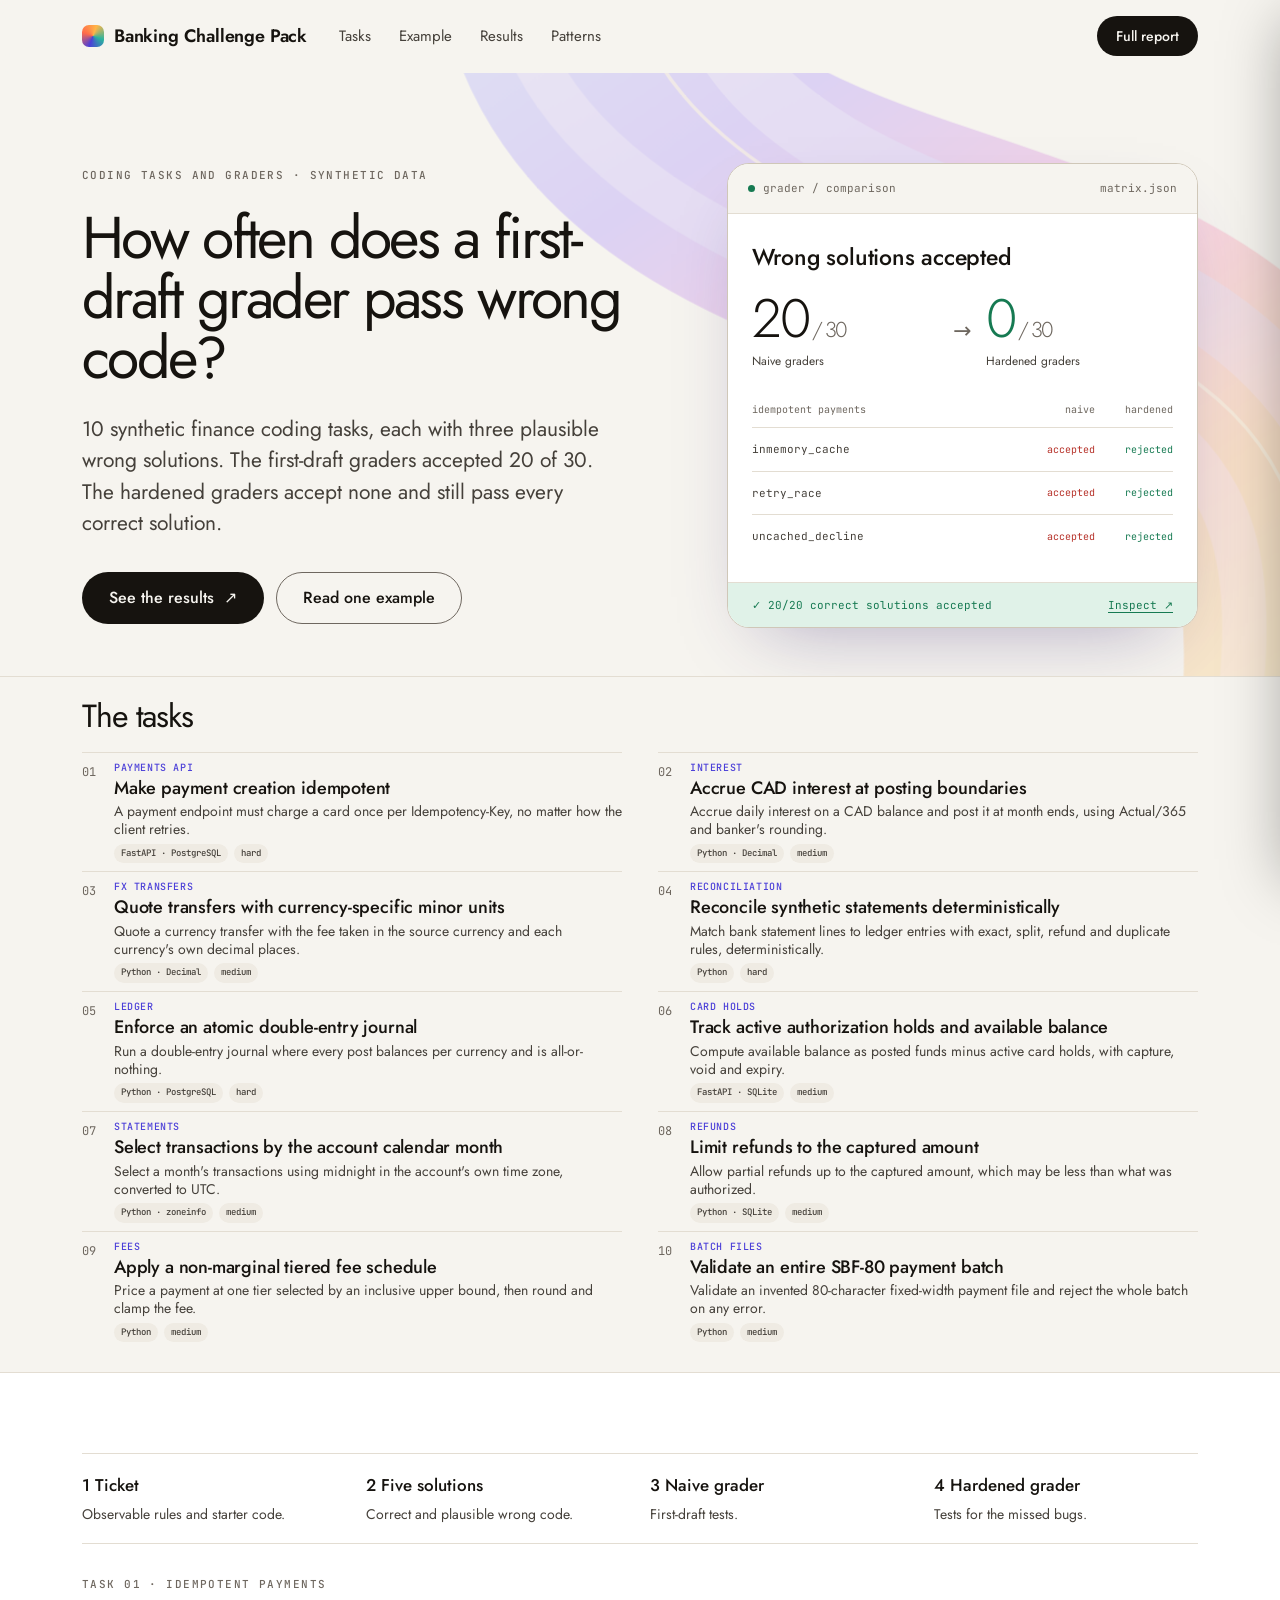
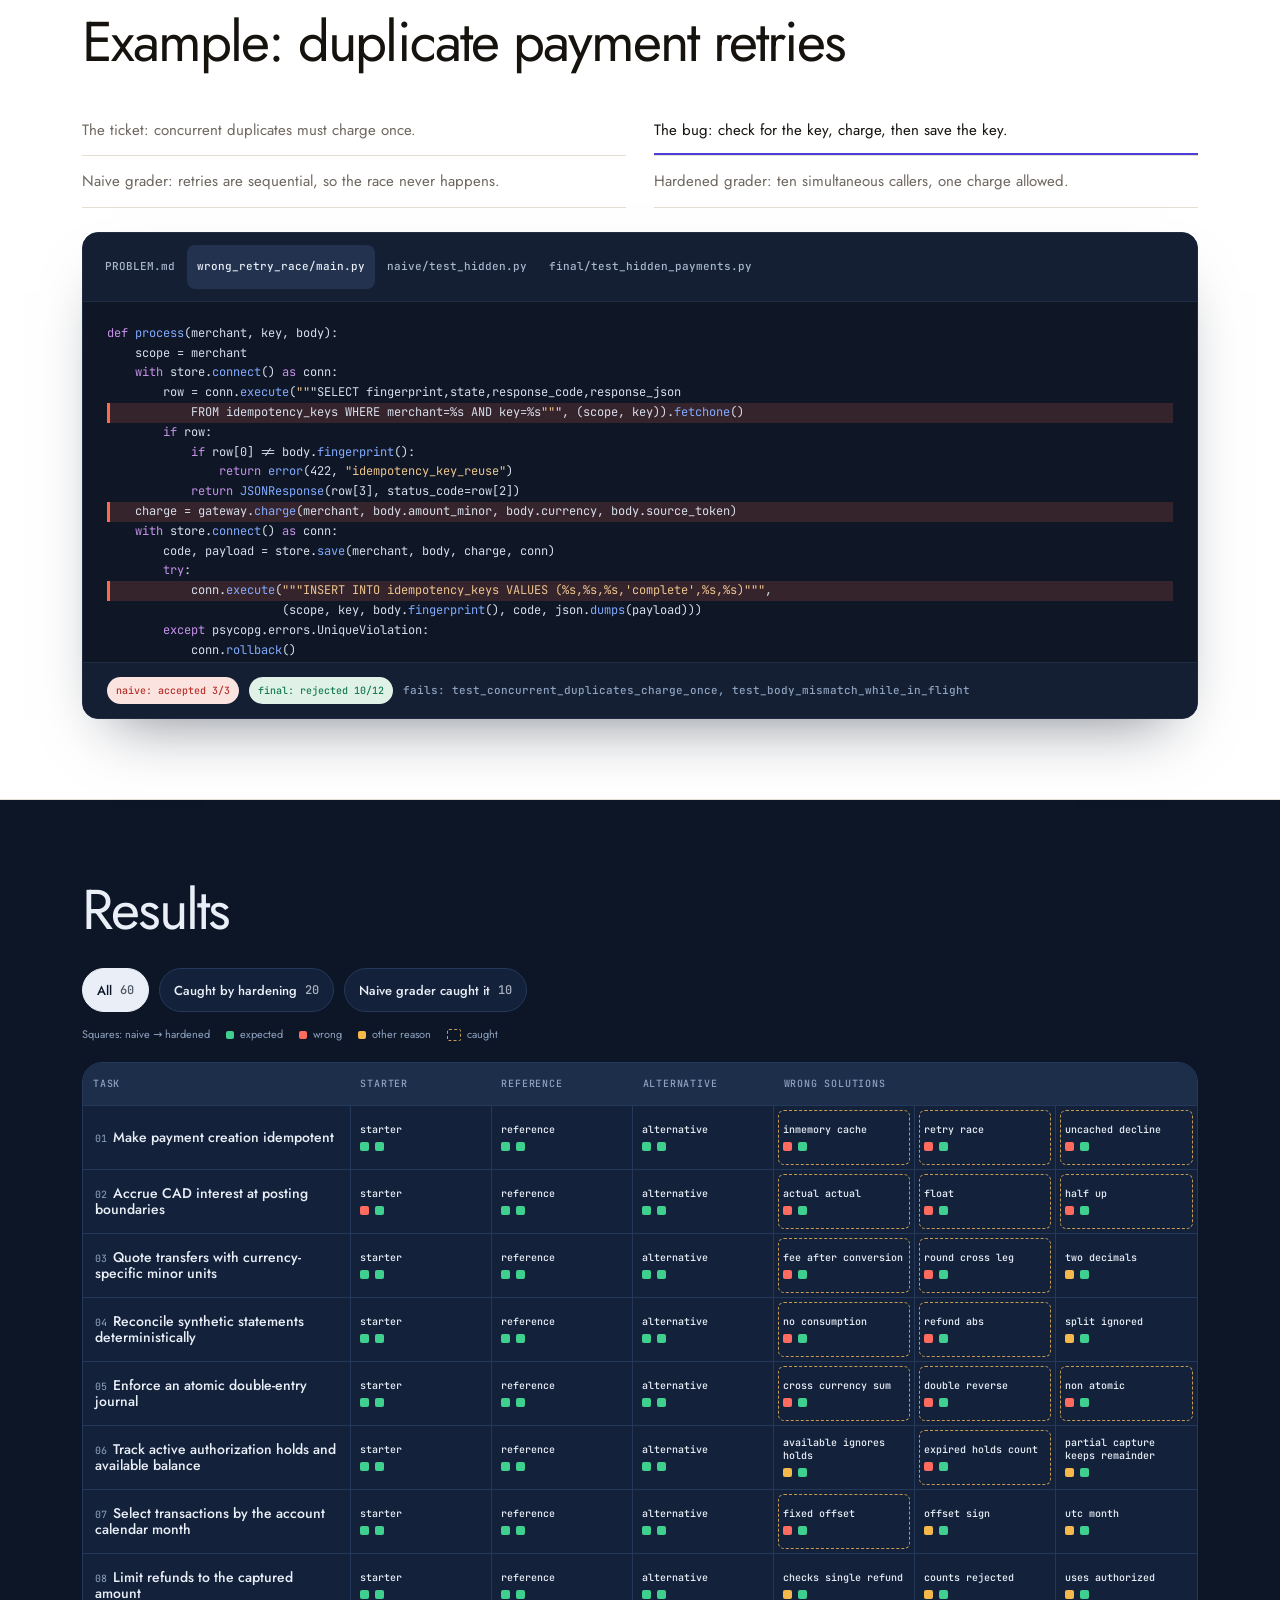
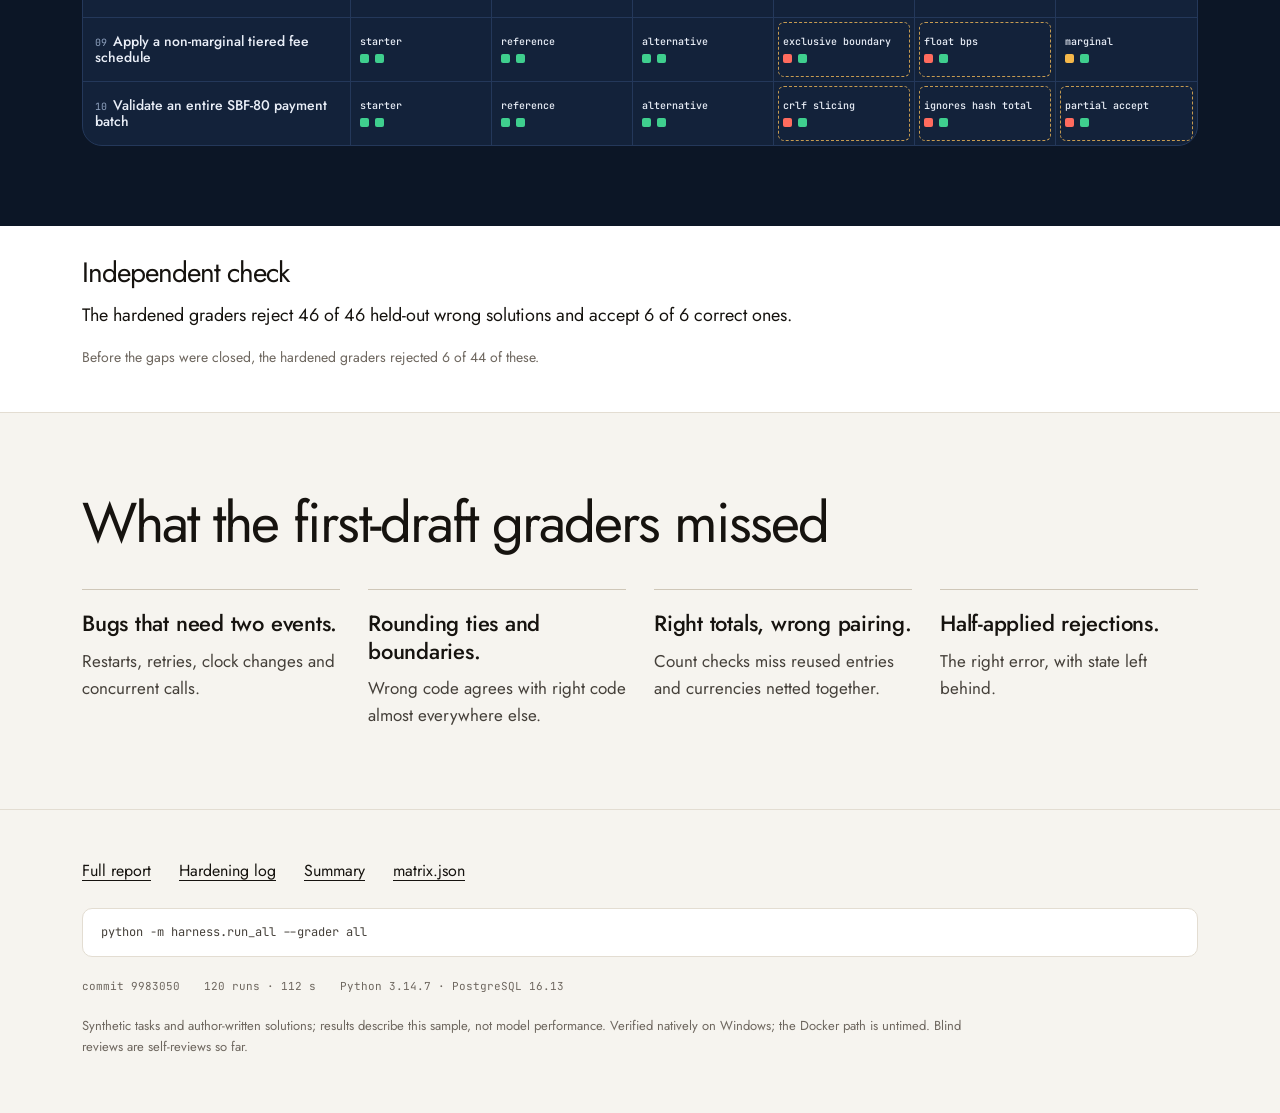
==== commit b197fe6a: "Site: Tasks nav, reference descriptions, held-out summaries, Markdown tables in tickets" ====
--- a/site/index.html
+++ b/site/index.html
@@ -11,7 +11,7 @@
 <a class="skip" href="#tasks">Skip to content</a>
 <nav class="top" aria-label="Primary"><div class="wrap">
   <a class="brand" href="#top"><i aria-hidden="true"></i><span>Banking Challenge<span class="pack"> Pack</span></span></a>
-  <ul><li><a href="#example">Example</a></li><li><a href="#matrix">Results</a></li><li><a href="#patterns">Patterns</a></li></ul>
+  <ul><li class="nav-tasks"><a href="#tasks">Tasks</a></li><li><a href="#example">Example</a></li><li><a href="#matrix">Results</a></li><li><a href="#patterns">Patterns</a></li></ul>
   <a class="btn primary" id="navcta" href="../results/final/report.html">Full report</a>
 </div></nav>
 
@@ -82,6 +82,8 @@
   <span class="sr" id="mxstatus" role="status"></span>
 </div></section>
 
+<section class="heldout-summary" id="heldout"><div class="wrap"><h2>Independent check</h2><p>The hardened graders reject 46 of 46 held-out wrong solutions and accept 6 of 6 correct ones.</p><p class="heldout-baseline">Before the gaps were closed, the hardened graders rejected 6 of 44 of these.</p></div></section>
+
 <section id="patterns"><div class="wrap">
   <h2 class="reveal">What the first-draft graders missed</h2>
   <div class="bento" id="bento"></div>
@@ -109,8 +111,8 @@
 </aside>
 
 <script>
-const DATA = {"meta":{"git_sha":"9983050","dirty":false,"generated_at":"2026-10-19T07:49:01.750629+00:00","wall_s":112.267,"env":{"python":"3.14.7","postgres":"16.13","hypothesis_profile":"ci","platform":"Windows-11-10.0.26200-SP0"}},"runs":[{"task":"01_idempotent_payments","variant":"starter","kind":"starter","grader":"naive","verdict":"ok","outcome":"FAIL","tests":{"total":3,"passed":1,"failed":2,"errors":0,"skipped":0},"failed_tests":["test_hidden::test_retry","test_hidden::test_missing_key"],"must_fail_hit":[],"duration_s":1.442,"predicted_naive":"","stderr_tail":"    def test_retry():\n        gateway = FakeGateway()\n        client = TestClient(create_app(os.environ[\"DATABASE_URL\"], gateway))\n        kwargs = dict(headers={\"X-Merchant-Id\": \"merchant_retry\", \"Idempotency-Key\": str(uuid4())},\n                      json={\"amount_minor\": 100, \"currency\": \"CAD\", \"source_token\": \"token_retry\"})\n        first = client.post(\"/v1/payments\", **kwargs)\n        second = client.post(\"/v1/payments\", **kwargs)\n        assert second.status_code == first.status_code == 201\n\u003e       assert second.json() == first.json()\nE       AssertionError: assert {'amount_mino...t_retry', ...} == {'amount_mino...t_retry', ...}\nE         \nE         Omitting 4 identical items, use -vv to show\nE         Differing items:\nE         {'charge_id': '8ad539f9-ef64-4cb0-8746-99e58acf6fce'} != {'charge_id': 'b3b0df4e-8a7e-40a4-ac29-efefa00f25fa'}\nE         {'payment_id': 'bd965b5f-ae8f-4b6b-be56-0c4f8be80cd7'} != {'payment_id': 'ddbbfe3b-98df-4bf1-beeb-aa654532a382'}\nE         Use -v to get more diff\n\n..\\grader\\test_hidden.py:24: AssertionError\n______________________________ test_missing_key _______________________________\n\n    def test_missing_key():\n        client = TestClient(create_app(os.environ[\"DATABASE_URL\"], FakeGateway()))\n        response = client.post(\"/v1/payments\", headers={\"X-Merchant-Id\": \"merchant_none\"},\n                               json={\"amount_minor\": 100, \"currency\": \"CAD\", \"source_token\": \"token\"})\n\u003e       assert response.status_code == 400\nE       assert 201 == 400\nE        +  where 201 = \u003cResponse [201 Created]\u003e.status_code\n\n..\\grader\\test_hidden.py:32: AssertionError\n============================== warnings summary ===============================\n..\\..\\..\\..\\Programs\\Python\\Python314\\Lib\\site-packages\\fastapi\\testclient.py:1\n  C:\\Users\\User\\AppData\\Local\\Programs\\Python\\Python314\\Lib\\site-packages\\fastapi\\testclient.py:1: StarletteDeprecationWarning: Using `httpx` with `starlette.testclient` is deprecated; install `httpx2` instead.\n    from starlette.testclient import TestClient as TestClient  # noqa\n\n-- Docs: https://docs.pytest.org/en/stable/how-to/capture-warnings.html\n- generated xml file: C:\\Users\\User\\AppData\\Local\\Temp\\bcp\\run_tldqthwv\\junit.xml -\n=========================== short test summary info ===========================\nFAILED ..\\grader\\test_hidden.py::test_retry - AssertionError: assert {'amount...\nFAILED ..\\grader\\test_hidden.py::test_missing_key - assert 201 == 400\n2 failed, 1 passed, 1 warning in 0.56s"},{"task":"01_idempotent_payments","variant":"starter","kind":"starter","grader":"final","verdict":"ok","outcome":"FAIL","tests":{"total":12,"passed":1,"failed":11,"errors":0,"skipped":0},"failed_tests":["test_hidden_payments::test_sequential_retry","test_hidden_payments::test_concurrent_duplicates_charge_once","test_hidden_payments::test_body_mismatch[change0]","test_hidden_payments::test_body_mismatch[change1]","test_hidden_payments::test_body_mismatch[change2]","test_hidden_payments::test_decline_replayed","test_hidden_payments::test_body_mismatch_while_in_flight","test_hidden_payments::test_replay_survives_app_restart","test_hidden_payments::test_required_key[None]","test_hidden_payments::test_required_key[]","test_hidden_payments::test_required_key[[base64]]"],"must_fail_hit":[],"duration_s":3.607,"predicted_naive":"","stderr_tail":"_ test_required_key[[base64]] _\n\ndatabase_url = 'user=postgres dbname=bcp_01_idempotent_payments__starter__final__r0_f661d365378e host=localhost port=54329'\nkey = 'xxxxxxxxxxxxxxxxxxxxxxxxxxxxxxxxxxxxxxxxxxxxxxxxxxxxxxxxxxxxxxxxxxxxxxxxxxxxxxxxxxxxxxxxxxxxxxxxxxxxxxxxxxxxxxxxxxxxx...xxxxxxxxxxxxxxxxxxxxxxxxxxxxxxxxxxxxxxxxxxxxxxxxxxxxxxxxxxxxxxxxxxxxxxxxxxxxxxxxxxxxxxxxxxxxxxxxxxxxxxxxxxxxxxxxxxxxxx'\n\n    @pytest.mark.parametrize(\"key\", [None, \"\", \"x\" * 256])\n    def test_required_key(database_url, key):\n        gateway = Gateway()\n        client = TestClient(create_app(database_url, gateway))\n        args = request()\n        if key is None:\n            del args[\"headers\"][\"Idempotency-Key\"]\n        else:\n            args[\"headers\"][\"Idempotency-Key\"] = key\n        response = client.post(\"/v1/payments\", **args)\n\u003e       assert response.status_code == 400\nE       assert 201 == 400\nE        +  where 201 = \u003cResponse [201 Created]\u003e.status_code\n\n..\\grader\\test_hidden_payments.py:158: AssertionError\n============================== warnings summary ===============================\n..\\..\\..\\..\\Programs\\Python\\Python314\\Lib\\site-packages\\fastapi\\testclient.py:1\n  C:\\Users\\User\\AppData\\Local\\Programs\\Python\\Python314\\Lib\\site-packages\\fastapi\\testclient.py:1: StarletteDeprecationWarning: Using `httpx` with `starlette.testclient` is deprecated; install `httpx2` instead.\n    from starlette.testclient import TestClient as TestClient  # noqa\n\n-- Docs: https://docs.pytest.org/en/stable/how-to/capture-warnings.html\n- generated xml file: C:\\Users\\User\\AppData\\Local\\Temp\\bcp\\run_aj5_um6m\\junit.xml -\n=========================== short test summary info ===========================\nFAILED ..\\grader\\test_hidden_payments.py::test_sequential_retry - AssertionEr...\nFAILED ..\\grader\\test_hidden_payments.py::test_concurrent_duplicates_charge_once\nFAILED ..\\grader\\test_hidden_payments.py::test_body_mismatch[change0] - asser...\nFAILED ..\\grader\\test_hidden_payments.py::test_body_mismatch[change1] - asser...\nFAILED ..\\grader\\test_hidden_payments.py::test_body_mismatch[change2] - asser...\nFAILED ..\\grader\\test_hidden_payments.py::test_decline_replayed - AssertionEr...\nFAILED ..\\grader\\test_hidden_payments.py::test_body_mismatch_while_in_flight\nFAILED ..\\grader\\test_hidden_payments.py::test_replay_survives_app_restart - ...\nFAILED ..\\grader\\test_hidden_payments.py::test_required_key[None] - assert 20...\nFAILED ..\\grader\\test_hidden_payments.py::test_required_key[] - assert 201 ==...\nFAILED ..\\grader\\test_hidden_payments.py::test_required_key[[base64]]\n11 failed, 1 passed, 1 warning in 2.71s"},{"task":"01_idempotent_payments","variant":"reference","kind":"reference","grader":"naive","verdict":"ok","outcome":"PASS","tests":{"total":3,"passed":3,"failed":0,"errors":0,"skipped":0},"failed_tests":[],"must_fail_hit":[],"duration_s":1.587,"predicted_naive":"","stderr_tail":"...                                                                      [100%]\n============================== warnings summary ===============================\n..\\..\\..\\..\\Programs\\Python\\Python314\\Lib\\site-packages\\fastapi\\testclient.py:1\n  C:\\Users\\User\\AppData\\Local\\Programs\\Python\\Python314\\Lib\\site-packages\\fastapi\\testclient.py:1: StarletteDeprecationWarning: Using `httpx` with `starlette.testclient` is deprecated; install `httpx2` instead.\n    from starlette.testclient import TestClient as TestClient  # noqa\n\n-- Docs: https://docs.pytest.org/en/stable/how-to/capture-warnings.html\n- generated xml file: C:\\Users\\User\\AppData\\Local\\Temp\\bcp\\run_4hy522u_\\junit.xml -\n3 passed, 1 warning in 0.71s"},{"task":"01_idempotent_payments","variant":"reference","kind":"reference","grader":"final","verdict":"ok","outcome":"PASS","tests":{"total":12,"passed":12,"failed":0,"errors":0,"skipped":0},"failed_tests":[],"must_fail_hit":[],"duration_s":11.047,"predicted_naive":"","stderr_tail":"............                                                             [100%]\n============================== warnings summary ===============================\n..\\..\\..\\..\\Programs\\Python\\Python314\\Lib\\site-packages\\fastapi\\testclient.py:1\n  C:\\Users\\User\\AppData\\Local\\Programs\\Python\\Python314\\Lib\\site-packages\\fastapi\\testclient.py:1: StarletteDeprecationWarning: Using `httpx` with `starlette.testclient` is deprecated; install `httpx2` instead.\n    from starlette.testclient import TestClient as TestClient  # noqa\n\n-- Docs: https://docs.pytest.org/en/stable/how-to/capture-warnings.html\n- generated xml file: C:\\Users\\User\\AppData\\Local\\Temp\\bcp\\run_t6pz2rhp\\junit.xml -\n12 passed, 1 warning in 10.10s"},{"task":"01_idempotent_payments","variant":"alt_valid","kind":"alt_valid","grader":"naive","verdict":"ok","outcome":"PASS","tests":{"total":3,"passed":3,"failed":0,"errors":0,"skipped":0},"failed_tests":[],"must_fail_hit":[],"duration_s":1.424,"predicted_naive":"","stderr_tail":"...                                                                      [100%]\n============================== warnings summary ===============================\n..\\..\\..\\..\\Programs\\Python\\Python314\\Lib\\site-packages\\fastapi\\testclient.py:1\n  C:\\Users\\User\\AppData\\Local\\Programs\\Python\\Python314\\Lib\\site-packages\\fastapi\\testclient.py:1: StarletteDeprecationWarning: Using `httpx` with `starlette.testclient` is deprecated; install `httpx2` instead.\n    from starlette.testclient import TestClient as TestClient  # noqa\n\n-- Docs: https://docs.pytest.org/en/stable/how-to/capture-warnings.html\n- generated xml file: C:\\Users\\User\\AppData\\Local\\Temp\\bcp\\run_g7t_vyq9\\junit.xml -\n3 passed, 1 warning in 0.53s"},{"task":"01_idempotent_payments","variant":"alt_valid","kind":"alt_valid","grader":"final","verdict":"ok","outcome":"PASS","tests":{"total":12,"passed":12,"failed":0,"errors":0,"skipped":0},"failed_tests":[],"must_fail_hit":[],"duration_s":10.722,"predicted_naive":"","stderr_tail":"............                                                             [100%]\n============================== warnings summary ===============================\n..\\..\\..\\..\\Programs\\Python\\Python314\\Lib\\site-packages\\fastapi\\testclient.py:1\n  C:\\Users\\User\\AppData\\Local\\Programs\\Python\\Python314\\Lib\\site-packages\\fastapi\\testclient.py:1: StarletteDeprecationWarning: Using `httpx` with `starlette.testclient` is deprecated; install `httpx2` instead.\n    from starlette.testclient import TestClient as TestClient  # noqa\n\n-- Docs: https://docs.pytest.org/en/stable/how-to/capture-warnings.html\n- generated xml file: C:\\Users\\User\\AppData\\Local\\Temp\\bcp\\run_7eo0blkj\\junit.xml -\n12 passed, 1 warning in 9.75s"},{"task":"01_idempotent_payments","variant":"wrong_retry_race","kind":"wrong","grader":"naive","verdict":"false_pass","outcome":"PASS","tests":{"total":3,"passed":3,"failed":0,"errors":0,"skipped":0},"failed_tests":[],"must_fail_hit":[],"duration_s":1.747,"predicted_naive":"false_pass","stderr_tail":"...                                                                      [100%]\n============================== warnings summary ===============================\n..\\..\\..\\..\\Programs\\Python\\Python314\\Lib\\site-packages\\fastapi\\testclient.py:1\n  C:\\Users\\User\\AppData\\Local\\Programs\\Python\\Python314\\Lib\\site-packages\\fastapi\\testclient.py:1: StarletteDeprecationWarning: Using `httpx` with `starlette.testclient` is deprecated; install `httpx2` instead.\n    from starlette.testclient import TestClient as TestClient  # noqa\n\n-- Docs: https://docs.pytest.org/en/stable/how-to/capture-warnings.html\n- generated xml file: C:\\Users\\User\\AppData\\Local\\Temp\\bcp\\run_4ep8qymd\\junit.xml -\n3 passed, 1 warning in 0.77s"},{"task":"01_idempotent_payments","variant":"wrong_retry_race","kind":"wrong","grader":"final","verdict":"ok","outcome":"FAIL","tests":{"total":12,"passed":10,"failed":2,"errors":0,"skipped":0},"failed_tests":["test_hidden_payments::test_concurrent_duplicates_charge_once","test_hidden_payments::test_body_mismatch_while_in_flight"],"must_fail_hit":["test_concurrent_duplicates_charge_once"],"duration_s":5.525,"predicted_naive":"false_pass","stderr_tail":"E        +  where 201 = \u003cResponse [201 Created]\u003e.status_code\nE        +  and   500 = \u003cResponse [500 Internal Server Error]\u003e.status_code\n\n..\\grader\\test_hidden_payments.py:34: AssertionError\n_____________________ test_body_mismatch_while_in_flight ______________________\n\ndatabase_url = 'user=postgres dbname=bcp_01_idempotent_payments__wrong_retry_race___21deae5ae6f3 host=localhost port=54329'\n\n    def test_body_mismatch_while_in_flight(database_url):\n        entered = threading.Event()\n        gateway = Gateway(latency=.3)\n        original_charge = gateway.charge\n    \n        def signal(*args):\n            entered.set()\n            return original_charge(*args)\n    \n        gateway.charge = signal\n        with live_server(create_app(database_url, gateway)) as url, httpx.Client(base_url=url, timeout=30, trust_env=False) as client:\n            key = str(uuid4())\n            with ThreadPoolExecutor(max_workers=2) as pool:\n                future = pool.submit(client.post, \"/v1/payments\", **request(key))\n                assert entered.wait(10)\n                mismatch = client.post(\"/v1/payments\", **request(key, amount_minor=1251))\n\u003e               assert mismatch.status_code == 422\nE               assert 500 == 422\nE                +  where 500 = \u003cResponse [500 Internal Server Error]\u003e.status_code\n\n..\\grader\\test_hidden_payments.py:132: AssertionError\n============================== warnings summary ===============================\n..\\..\\..\\..\\Programs\\Python\\Python314\\Lib\\site-packages\\fastapi\\testclient.py:1\n  C:\\Users\\User\\AppData\\Local\\Programs\\Python\\Python314\\Lib\\site-packages\\fastapi\\testclient.py:1: StarletteDeprecationWarning: Using `httpx` with `starlette.testclient` is deprecated; install `httpx2` instead.\n    from starlette.testclient import TestClient as TestClient  # noqa\n\n-- Docs: https://docs.pytest.org/en/stable/how-to/capture-warnings.html\n- generated xml file: C:\\Users\\User\\AppData\\Local\\Temp\\bcp\\run_p4qbus7q\\junit.xml -\n=========================== short test summary info ===========================\nFAILED ..\\grader\\test_hidden_payments.py::test_concurrent_duplicates_charge_once\nFAILED ..\\grader\\test_hidden_payments.py::test_body_mismatch_while_in_flight\n2 failed, 10 passed, 1 warning in 4.63s"},{"task":"01_idempotent_payments","variant":"wrong_uncached_decline","kind":"wrong","grader":"naive","verdict":"false_pass","outcome":"PASS","tests":{"total":3,"passed":3,"failed":0,"errors":0,"skipped":0},"failed_tests":[],"must_fail_hit":[],"duration_s":2.135,"predicted_naive":"false_pass","stderr_tail":"...                                                                      [100%]\n============================== warnings summary ===============================\n..\\..\\..\\..\\Programs\\Python\\Python314\\Lib\\site-packages\\fastapi\\testclient.py:1\n  C:\\Users\\User\\AppData\\Local\\Programs\\Python\\Python314\\Lib\\site-packages\\fastapi\\testclient.py:1: StarletteDeprecationWarning: Using `httpx` with `starlette.testclient` is deprecated; install `httpx2` instead.\n    from starlette.testclient import TestClient as TestClient  # noqa\n\n-- Docs: https://docs.pytest.org/en/stable/how-to/capture-warnings.html\n- generated xml file: C:\\Users\\User\\AppData\\Local\\Temp\\bcp\\run_w_3oqh8a\\junit.xml -\n3 passed, 1 warning in 1.14s"},{"task":"01_idempotent_payments","variant":"wrong_uncached_decline","kind":"wrong","grader":"final","verdict":"ok","outcome":"FAIL","tests":{"total":12,"passed":11,"failed":1,"errors":0,"skipped":0},"failed_tests":["test_hidden_payments::test_decline_replayed"],"must_fail_hit":["test_decline_replayed"],"duration_s":9.842,"predicted_naive":"false_pass","stderr_tail":"......F.....                                                             [100%]\n================================== FAILURES ===================================\n____________________________ test_decline_replayed ____________________________\n\ndatabase_url = 'user=postgres dbname=bcp_01_idempotent_payments__wrong_uncached_dec_ef6de3ead5fb host=localhost port=54329'\n\n    def test_decline_replayed(database_url):\n        gateway = Gateway(declined=True)\n        client = TestClient(create_app(database_url, gateway))\n        args = request()\n        first = client.post(\"/v1/payments\", **args)\n        assert first.status_code == 402\n        assert first.json()[\"error\"][\"code\"] == \"card_declined\"\n        same(first, client.post(\"/v1/payments\", **args))\n\u003e       assert len(gateway.calls) == 1\nE       AssertionError: assert 2 == 1\nE        +  where 2 = len([('merchant_alpha', 1250, 'CAD', 'token_synthetic'), ('merchant_alpha', 1250, 'CAD', 'token_synthetic')])\nE        +    where [('merchant_alpha', 1250, 'CAD', 'token_synthetic'), ('merchant_alpha', 1250, 'CAD', 'token_synthetic')] = \u003ctest_hidden_payments.Gateway object at 0x000001FD2D7018C0\u003e.calls\n\n..\\grader\\test_hidden_payments.py:113: AssertionError\n============================== warnings summary ===============================\n..\\..\\..\\..\\Programs\\Python\\Python314\\Lib\\site-packages\\fastapi\\testclient.py:1\n  C:\\Users\\User\\AppData\\Local\\Programs\\Python\\Python314\\Lib\\site-packages\\fastapi\\testclient.py:1: StarletteDeprecationWarning: Using `httpx` with `starlette.testclient` is deprecated; install `httpx2` instead.\n    from starlette.testclient import TestClient as TestClient  # noqa\n\n-- Docs: https://docs.pytest.org/en/stable/how-to/capture-warnings.html\n- generated xml file: C:\\Users\\User\\AppData\\Local\\Temp\\bcp\\run_k1o7ort3\\junit.xml -\n=========================== short test summary info ===========================\nFAILED ..\\grader\\test_hidden_payments.py::test_decline_replayed - AssertionEr...\n1 failed, 11 passed, 1 warning in 8.91s"},{"task":"01_idempotent_payments","variant":"wrong_inmemory_cache","kind":"wrong","grader":"naive","verdict":"false_pass","outcome":"PASS","tests":{"total":3,"passed":3,"failed":0,"errors":0,"skipped":0},"failed_tests":[],"must_fail_hit":[],"duration_s":1.65,"predicted_naive":"false_pass","stderr_tail":"...                                                                      [100%]\n============================== warnings summary ===============================\n..\\..\\..\\..\\Programs\\Python\\Python314\\Lib\\site-packages\\fastapi\\testclient.py:1\n  C:\\Users\\User\\AppData\\Local\\Programs\\Python\\Python314\\Lib\\site-packages\\fastapi\\testclient.py:1: StarletteDeprecationWarning: Using `httpx` with `starlette.testclient` is deprecated; install `httpx2` instead.\n    from starlette.testclient import TestClient as TestClient  # noqa\n\n-- Docs: https://docs.pytest.org/en/stable/how-to/capture-warnings.html\n- generated xml file: C:\\Users\\User\\AppData\\Local\\Temp\\bcp\\run_ee030k1m\\junit.xml -\n3 passed, 1 warning in 0.71s"},{"task":"01_idempotent_payments","variant":"wrong_inmemory_cache","kind":"wrong","grader":"final","verdict":"ok","outcome":"FAIL","tests":{"total":12,"passed":11,"failed":1,"errors":0,"skipped":0},"failed_tests":["test_hidden_payments::test_replay_survives_app_restart"],"must_fail_hit":["test_replay_survives_app_restart"],"duration_s":8.174,"predicted_naive":"false_pass","stderr_tail":"================================== FAILURES ===================================\n______________________ test_replay_survives_app_restart _______________________\n\ndatabase_url = 'user=postgres dbname=bcp_01_idempotent_payments__wrong_inmemory_cac_bb4b49f48623 host=localhost port=54329'\n\n    def test_replay_survives_app_restart(database_url):\n        gateway = Gateway()\n        args = request()\n        with TestClient(create_app(database_url, gateway)) as client:\n            first = client.post(\"/v1/payments\", **args)\n        with TestClient(create_app(database_url, gateway)) as restarted:\n\u003e           same(first, restarted.post(\"/v1/payments\", **args))\n\n..\\grader\\test_hidden_payments.py:144: \n_ _ _ _ _ _ _ _ _ _ _ _ _ _ _ _ _ _ _ _ _ _ _ _ _ _ _ _ _ _ _ _ _ _ _ _ _ _ _ _\n\nfirst = \u003cResponse [201 Created]\u003e, second = \u003cResponse [201 Created]\u003e\n\n    def same(first, second):\n        assert first.status_code == second.status_code\n\u003e       assert first.json() == second.json()\nE       AssertionError: assert {'amount_mino...t_alpha', ...} == {'amount_mino...t_alpha', ...}\nE         \nE         Omitting 4 identical items, use -vv to show\nE         Differing items:\nE         {'charge_id': '4a267edf-51b1-4698-87a5-a5dad9aab619'} != {'charge_id': '6452ce47-c415-4049-9fa1-4b60045384b8'}\nE         {'payment_id': 'b9726074-0f49-494b-b389-43c960cf33f6'} != {'payment_id': 'd163512d-0c87-4f9a-8a0d-24273fc926cf'}\nE         Use -v to get more diff\n\n..\\grader\\test_hidden_payments.py:35: AssertionError\n============================== warnings summary ===============================\n..\\..\\..\\..\\Programs\\Python\\Python314\\Lib\\site-packages\\fastapi\\testclient.py:1\n  C:\\Users\\User\\AppData\\Local\\Programs\\Python\\Python314\\Lib\\site-packages\\fastapi\\testclient.py:1: StarletteDeprecationWarning: Using `httpx` with `starlette.testclient` is deprecated; install `httpx2` instead.\n    from starlette.testclient import TestClient as TestClient  # noqa\n\n-- Docs: https://docs.pytest.org/en/stable/how-to/capture-warnings.html\n- generated xml file: C:\\Users\\User\\AppData\\Local\\Temp\\bcp\\run_2wzt7qwg\\junit.xml -\n=========================== short test summary info ===========================\nFAILED ..\\grader\\test_hidden_payments.py::test_replay_survives_app_restart - ...\n1 failed, 11 passed, 1 warning in 6.95s"},{"task":"02_interest_accrual","variant":"starter","kind":"starter","grader":"naive","verdict":"false_pass","outcome":"PASS","tests":{"total":4,"passed":4,"failed":0,"errors":0,"skipped":0},"failed_tests":[],"must_fail_hit":[],"duration_s":0.654,"predicted_naive":"","stderr_tail":"....                                                                     [100%]\n- generated xml file: C:\\Users\\User\\AppData\\Local\\Temp\\bcp\\run_j0w_ias9\\junit.xml -\n4 passed in 0.03s"},{"task":"02_interest_accrual","variant":"starter","kind":"starter","grader":"final","verdict":"ok","outcome":"FAIL","tests":{"total":8,"passed":1,"failed":7,"errors":0,"skipped":0},"failed_tests":["test_hidden_interest::test_half_cent_ties_bankers[50-0.0365-1]","test_hidden_interest::test_half_cent_ties_bankers[73-0.025-1]","test_hidden_interest::test_half_cent_ties_bankers[25-0.0365-2]","test_hidden_interest::test_large_principal_exact[simple_monthly]","test_hidden_interest::test_large_principal_exact[daily_compound]","test_hidden_interest::test_leap_and_partial","test_hidden_interest::test_accrual_properties"],"must_fail_hit":[],"duration_s":2.077,"predicted_naive":"","stderr_tail":"_ _ _ _ _ _ _ _ _ _ _ _ _ _ _ _ _ _ _ _ _ _ _ _ _ _ _ _ _ _ _ _ _ _ _ _ _ _ _ _\n..\\grader\\test_hidden_interest.py:69: in test_accrual_properties\n    rows = check(principal, annual_rate, start, end, method)\n           ^^^^^^^^^^^^^^^^^^^^^^^^^^^^^^^^^^^^^^^^^^^^^^^^^\n_ _ _ _ _ _ _ _ _ _ _ _ _ _ _ _ _ _ _ _ _ _ _ _ _ _ _ _ _ _ _ _ _ _ _ _ _ _ _ _\n\nprincipal = Decimal('0.00'), rate = Decimal('0.0000')\nstart = datetime.date(2024, 1, 1), end = datetime.date(2024, 1, 2)\nmethod = 'simple_monthly'\n\n    def check(principal, rate, start, end, method):\n        rows = accrue(principal, rate, start, end, method)\n        for row in rows:\n            assert_money(row.interest)\n            assert_money(row.balance)\n\u003e       assert [(r.posting_date, r.interest, r.balance) for r in rows] == oracle(principal, rate, start, end, method)\nE       AssertionError: assert [] == [(datetime.da...imal('0.00'))]\nE         \nE         Right contains one more item: (datetime.date(2024, 1, 1), Decimal('0.00'), Decimal('0.00'))\nE         Use -v to get more diff\nE       Failing test case: test_accrual_properties(\nE           # The test always failed when commented parts were varied together.\nE           cents=0,  # or any other generated value\nE           rate=0,  # or any other generated value\nE           offset=0,\nE           days=1,\nE           method='simple_monthly',  # or any other generated value\nE       )\n\n..\\grader\\test_hidden_interest.py:34: AssertionError\n- generated xml file: C:\\Users\\User\\AppData\\Local\\Temp\\bcp\\run_jxkwsxuu\\junit.xml -\n=========================== short test summary info ===========================\nFAILED ..\\grader\\test_hidden_interest.py::test_half_cent_ties_bankers[50-0.0365-1]\nFAILED ..\\grader\\test_hidden_interest.py::test_half_cent_ties_bankers[73-0.025-1]\nFAILED ..\\grader\\test_hidden_interest.py::test_half_cent_ties_bankers[25-0.0365-2]\nFAILED ..\\grader\\test_hidden_interest.py::test_large_principal_exact[simple_monthly]\nFAILED ..\\grader\\test_hidden_interest.py::test_large_principal_exact[daily_compound]\nFAILED ..\\grader\\test_hidden_interest.py::test_leap_and_partial - AssertionEr...\nFAILED ..\\grader\\test_hidden_interest.py::test_accrual_properties - Assertion...\n7 failed, 1 passed in 1.26s"},{"task":"02_interest_accrual","variant":"reference","kind":"reference","grader":"naive","verdict":"ok","outcome":"PASS","tests":{"total":4,"passed":4,"failed":0,"errors":0,"skipped":0},"failed_tests":[],"must_fail_hit":[],"duration_s":0.723,"predicted_naive":"","stderr_tail":"....                                                                     [100%]\n- generated xml file: C:\\Users\\User\\AppData\\Local\\Temp\\bcp\\run_vqs5tset\\junit.xml -\n4 passed in 0.04s"},{"task":"02_interest_accrual","variant":"reference","kind":"reference","grader":"final","verdict":"ok","outcome":"PASS","tests":{"total":8,"passed":8,"failed":0,"errors":0,"skipped":0},"failed_tests":[],"must_fail_hit":[],"duration_s":0.85,"predicted_naive":"","stderr_tail":"........                                                                 [100%]\n- generated xml file: C:\\Users\\User\\AppData\\Local\\Temp\\bcp\\run_07ij9n58\\junit.xml -\n8 passed in 0.29s"},{"task":"02_interest_accrual","variant":"alt_valid","kind":"alt_valid","grader":"naive","verdict":"ok","outcome":"PASS","tests":{"total":4,"passed":4,"failed":0,"errors":0,"skipped":0},"failed_tests":[],"must_fail_hit":[],"duration_s":0.535,"predicted_naive":"","stderr_tail":"....                                                                     [100%]\n- generated xml file: C:\\Users\\User\\AppData\\Local\\Temp\\bcp\\run_7fsv0mlc\\junit.xml -\n4 passed in 0.03s"},{"task":"02_interest_accrual","variant":"alt_valid","kind":"alt_valid","grader":"final","verdict":"ok","outcome":"PASS","tests":{"total":8,"passed":8,"failed":0,"errors":0,"skipped":0},"failed_tests":[],"must_fail_hit":[],"duration_s":0.836,"predicted_naive":"","stderr_tail":"........                                                                 [100%]\n- generated xml file: C:\\Users\\User\\AppData\\Local\\Temp\\bcp\\run_2kvg16f1\\junit.xml -\n8 passed in 0.25s"},{"task":"02_interest_accrual","variant":"wrong_float","kind":"wrong","grader":"naive","verdict":"false_pass","outcome":"PASS","tests":{"total":4,"passed":4,"failed":0,"errors":0,"skipped":0},"failed_tests":[],"must_fail_hit":[],"duration_s":0.45,"predicted_naive":"false_pass","stderr_tail":"....                                                                     [100%]\n- generated xml file: C:\\Users\\User\\AppData\\Local\\Temp\\bcp\\run_e7yxrh1e\\junit.xml -\n4 passed in 0.02s"},{"task":"02_interest_accrual","variant":"wrong_float","kind":"wrong","grader":"final","verdict":"ok","outcome":"FAIL","tests":{"total":8,"passed":5,"failed":3,"errors":0,"skipped":0},"failed_tests":["test_hidden_interest::test_half_cent_ties_bankers[50-0.0365-1]","test_hidden_interest::test_half_cent_ties_bankers[73-0.025-1]","test_hidden_interest::test_half_cent_ties_bankers[25-0.0365-2]"],"must_fail_hit":["test_half_cent_ties_bankers"],"duration_s":0.763,"predicted_naive":"false_pass","stderr_tail":"E       AssertionError: assert [(datetime.da...mal('73.01'))] == [(datetime.da...mal('73.00'))]\nE         \nE         At index 0 diff: (datetime.date(2026, 1, 1), Decimal('0.01'), Decimal('73.01')) != (datetime.date(2026, 1, 1), Decimal('0.00'), Decimal('73.00'))\nE         Use -v to get more diff\n\n..\\grader\\test_hidden_interest.py:34: AssertionError\n__________________ test_half_cent_ties_bankers[25-0.0365-2] ___________________\n\nprincipal = '25', rate = '0.0365', days = 2\n\n    @pytest.mark.parametrize(\"principal,rate,days\", [(\"50\", \"0.0365\", 1), (\"73\", \"0.025\", 1), (\"25\", \"0.0365\", 2)])\n    def test_half_cent_ties_bankers(principal, rate, days):\n        # Search output from tools/find_ties.py, independently cross-checked with Fraction.\n\u003e       check(D(principal), D(rate), date(2026, 1, 1), date(2026, 1, 1) + timedelta(days=days), \"simple_monthly\")\n\n..\\grader\\test_hidden_interest.py:42: \n_ _ _ _ _ _ _ _ _ _ _ _ _ _ _ _ _ _ _ _ _ _ _ _ _ _ _ _ _ _ _ _ _ _ _ _ _ _ _ _\n\nprincipal = Decimal('25'), rate = Decimal('0.0365')\nstart = datetime.date(2026, 1, 1), end = datetime.date(2026, 1, 3)\nmethod = 'simple_monthly'\n\n    def check(principal, rate, start, end, method):\n        rows = accrue(principal, rate, start, end, method)\n        for row in rows:\n            assert_money(row.interest)\n            assert_money(row.balance)\n\u003e       assert [(r.posting_date, r.interest, r.balance) for r in rows] == oracle(principal, rate, start, end, method)\nE       AssertionError: assert [(datetime.da...mal('25.01'))] == [(datetime.da...mal('25.00'))]\nE         \nE         At index 0 diff: (datetime.date(2026, 1, 2), Decimal('0.01'), Decimal('25.01')) != (datetime.date(2026, 1, 2), Decimal('0.00'), Decimal('25.00'))\nE         Use -v to get more diff\n\n..\\grader\\test_hidden_interest.py:34: AssertionError\n- generated xml file: C:\\Users\\User\\AppData\\Local\\Temp\\bcp\\run_ll8oqavt\\junit.xml -\n=========================== short test summary info ===========================\nFAILED ..\\grader\\test_hidden_interest.py::test_half_cent_ties_bankers[50-0.0365-1]\nFAILED ..\\grader\\test_hidden_interest.py::test_half_cent_ties_bankers[73-0.025-1]\nFAILED ..\\grader\\test_hidden_interest.py::test_half_cent_ties_bankers[25-0.0365-2]\n3 failed, 5 passed in 0.31s"},{"task":"02_interest_accrual","variant":"wrong_half_up","kind":"wrong","grader":"naive","verdict":"false_pass","outcome":"PASS","tests":{"total":4,"passed":4,"failed":0,"errors":0,"skipped":0},"failed_tests":[],"must_fail_hit":[],"duration_s":0.479,"predicted_naive":"false_pass","stderr_tail":"....                                                                     [100%]\n- generated xml file: C:\\Users\\User\\AppData\\Local\\Temp\\bcp\\run_v_jyr2rv\\junit.xml -\n4 passed in 0.04s"},{"task":"02_interest_accrual","variant":"wrong_half_up","kind":"wrong","grader":"final","verdict":"ok","outcome":"FAIL","tests":{"total":8,"passed":5,"failed":3,"errors":0,"skipped":0},"failed_tests":["test_hidden_interest::test_half_cent_ties_bankers[50-0.0365-1]","test_hidden_interest::test_half_cent_ties_bankers[73-0.025-1]","test_hidden_interest::test_half_cent_ties_bankers[25-0.0365-2]"],"must_fail_hit":["test_half_cent_ties_bankers"],"duration_s":0.817,"predicted_naive":"false_pass","stderr_tail":"E       AssertionError: assert [(datetime.da...mal('73.01'))] == [(datetime.da...mal('73.00'))]\nE         \nE         At index 0 diff: (datetime.date(2026, 1, 1), Decimal('0.01'), Decimal('73.01')) != (datetime.date(2026, 1, 1), Decimal('0.00'), Decimal('73.00'))\nE         Use -v to get more diff\n\n..\\grader\\test_hidden_interest.py:34: AssertionError\n__________________ test_half_cent_ties_bankers[25-0.0365-2] ___________________\n\nprincipal = '25', rate = '0.0365', days = 2\n\n    @pytest.mark.parametrize(\"principal,rate,days\", [(\"50\", \"0.0365\", 1), (\"73\", \"0.025\", 1), (\"25\", \"0.0365\", 2)])\n    def test_half_cent_ties_bankers(principal, rate, days):\n        # Search output from tools/find_ties.py, independently cross-checked with Fraction.\n\u003e       check(D(principal), D(rate), date(2026, 1, 1), date(2026, 1, 1) + timedelta(days=days), \"simple_monthly\")\n\n..\\grader\\test_hidden_interest.py:42: \n_ _ _ _ _ _ _ _ _ _ _ _ _ _ _ _ _ _ _ _ _ _ _ _ _ _ _ _ _ _ _ _ _ _ _ _ _ _ _ _\n\nprincipal = Decimal('25'), rate = Decimal('0.0365')\nstart = datetime.date(2026, 1, 1), end = datetime.date(2026, 1, 3)\nmethod = 'simple_monthly'\n\n    def check(principal, rate, start, end, method):\n        rows = accrue(principal, rate, start, end, method)\n        for row in rows:\n            assert_money(row.interest)\n            assert_money(row.balance)\n\u003e       assert [(r.posting_date, r.interest, r.balance) for r in rows] == oracle(principal, rate, start, end, method)\nE       AssertionError: assert [(datetime.da...mal('25.01'))] == [(datetime.da...mal('25.00'))]\nE         \nE         At index 0 diff: (datetime.date(2026, 1, 2), Decimal('0.01'), Decimal('25.01')) != (datetime.date(2026, 1, 2), Decimal('0.00'), Decimal('25.00'))\nE         Use -v to get more diff\n\n..\\grader\\test_hidden_interest.py:34: AssertionError\n- generated xml file: C:\\Users\\User\\AppData\\Local\\Temp\\bcp\\run_f53_0m4s\\junit.xml -\n=========================== short test summary info ===========================\nFAILED ..\\grader\\test_hidden_interest.py::test_half_cent_ties_bankers[50-0.0365-1]\nFAILED ..\\grader\\test_hidden_interest.py::test_half_cent_ties_bankers[73-0.025-1]\nFAILED ..\\grader\\test_hidden_interest.py::test_half_cent_ties_bankers[25-0.0365-2]\n3 failed, 5 passed in 0.32s"},{"task":"02_interest_accrual","variant":"wrong_actual_actual","kind":"wrong","grader":"naive","verdict":"false_pass","outcome":"PASS","tests":{"total":4,"passed":4,"failed":0,"errors":0,"skipped":0},"failed_tests":[],"must_fail_hit":[],"duration_s":0.504,"predicted_naive":"false_pass","stderr_tail":"....                                                                     [100%]\n- generated xml file: C:\\Users\\User\\AppData\\Local\\Temp\\bcp\\run_htygrx_d\\junit.xml -\n4 passed in 0.02s"},{"task":"02_interest_accrual","variant":"wrong_actual_actual","kind":"wrong","grader":"final","verdict":"ok","outcome":"FAIL","tests":{"total":8,"passed":4,"failed":4,"errors":0,"skipped":0},"failed_tests":["test_hidden_interest::test_large_principal_exact[simple_monthly]","test_hidden_interest::test_large_principal_exact[daily_compound]","test_hidden_interest::test_leap_and_partial","test_hidden_interest::test_accrual_properties"],"must_fail_hit":["test_leap_and_partial","test_large_principal_exact","test_accrual_properties"],"duration_s":0.908,"predicted_naive":"false_pass","stderr_tail":"                   ^^^\n           method=st.sampled_from([\"simple_monthly\", \"daily_compound\"]))\n\n..\\grader\\test_hidden_interest.py:63: \n_ _ _ _ _ _ _ _ _ _ _ _ _ _ _ _ _ _ _ _ _ _ _ _ _ _ _ _ _ _ _ _ _ _ _ _ _ _ _ _\n..\\grader\\test_hidden_interest.py:69: in test_accrual_properties\n    rows = check(principal, annual_rate, start, end, method)\n           ^^^^^^^^^^^^^^^^^^^^^^^^^^^^^^^^^^^^^^^^^^^^^^^^^\n_ _ _ _ _ _ _ _ _ _ _ _ _ _ _ _ _ _ _ _ _ _ _ _ _ _ _ _ _ _ _ _ _ _ _ _ _ _ _ _\n\nprincipal = Decimal('5560.46'), rate = Decimal('0.0008')\nstart = datetime.date(2024, 1, 1), end = datetime.date(2024, 1, 17)\nmethod = 'daily_compound'\n\n    def check(principal, rate, start, end, method):\n        rows = accrue(principal, rate, start, end, method)\n        for row in rows:\n            assert_money(row.interest)\n            assert_money(row.balance)\n\u003e       assert [(r.posting_date, r.interest, r.balance) for r in rows] == oracle(principal, rate, start, end, method)\nE       AssertionError: assert [(datetime.da...l('5560.65'))] == [(datetime.da...l('5560.66'))]\nE         \nE         At index 0 diff: (datetime.date(2024, 1, 16), Decimal('0.19'), Decimal('5560.65')) != (datetime.date(2024, 1, 16), Decimal('0.20'), Decimal('5560.66'))\nE         Use -v to get more diff\nE       Failing test case: test_accrual_properties(\nE           cents=556046,\nE           rate=8,\nE           offset=0,\nE           days=16,\nE           method='daily_compound',\nE       )\n\n..\\grader\\test_hidden_interest.py:34: AssertionError\n- generated xml file: C:\\Users\\User\\AppData\\Local\\Temp\\bcp\\run_oa9ox9t0\\junit.xml -\n=========================== short test summary info ===========================\nFAILED ..\\grader\\test_hidden_interest.py::test_large_principal_exact[simple_monthly]\nFAILED ..\\grader\\test_hidden_interest.py::test_large_principal_exact[daily_compound]\nFAILED ..\\grader\\test_hidden_interest.py::test_leap_and_partial - AssertionEr...\nFAILED ..\\grader\\test_hidden_interest.py::test_accrual_properties - Assertion...\n4 failed, 4 passed in 0.44s"},{"task":"03_fx_quotes","variant":"starter","kind":"starter","grader":"naive","verdict":"ok","outcome":"FAIL","tests":{"total":4,"passed":1,"failed":3,"errors":0,"skipped":0},"failed_tests":["test_hidden::test_direct_cad_usd","test_hidden::test_ticket_example_cross_quote","test_hidden::test_ticket_example_zero_decimal_currency"],"must_fail_hit":[],"duration_s":0.516,"predicted_naive":"","stderr_tail":"The above exception was the direct cause of the following exception:\n\n    def test_ticket_example_cross_quote():\n        rates = {(\"GBP\", \"USD\"): D(\"1.25\"), (\"USD\", \"CAD\"): D(\"1.40\")}\n\u003e       result = quote_transfer(20000, \"GBP\", \"CAD\", rates, 50)\n                 ^^^^^^^^^^^^^^^^^^^^^^^^^^^^^^^^^^^^^^^^^^^^^^\n\n..\\grader\\test_hidden.py:14: \n_ _ _ _ _ _ _ _ _ _ _ _ _ _ _ _ _ _ _ _ _ _ _ _ _ _ _ _ _ _ _ _ _ _ _ _ _ _ _ _\n\namount_minor = 20000, src = 'GBP', dst = 'CAD'\nrates = {('GBP', 'USD'): Decimal('1.25'), ('USD', 'CAD'): Decimal('1.40')}\nfee_bps = 50\n\n    def quote_transfer(amount_minor, src, dst, rates, fee_bps):\n        validate(amount_minor, src, dst, fee_bps)\n        try:\n            rate = rates[src, dst]\n        except KeyError as exc:\n\u003e           raise RateUnavailable((src, dst)) from exc\nE           fx.models.RateUnavailable: ('GBP', 'CAD')\n\nfx\\quote.py:12: RateUnavailable\n__________________ test_ticket_example_zero_decimal_currency __________________\n\n    def test_ticket_example_zero_decimal_currency():\n        result = quote_transfer(5000, \"CAD\", \"JPY\", {(\"CAD\", \"JPY\"): D(\"110\")}, 0)\n\u003e       assert (result.fee_minor, result.converted_minor) == (0, 5500)\nE       assert (0, 550000) == (0, 5500)\nE         \nE         At index 1 diff: 550000 != 5500\nE         Use -v to get more diff\n\n..\\grader\\test_hidden.py:22: AssertionError\n- generated xml file: C:\\Users\\User\\AppData\\Local\\Temp\\bcp\\run_6tdh6cb4\\junit.xml -\n=========================== short test summary info ===========================\nFAILED ..\\grader\\test_hidden.py::test_direct_cad_usd - AssertionError: assert...\nFAILED ..\\grader\\test_hidden.py::test_ticket_example_cross_quote - fx.models....\nFAILED ..\\grader\\test_hidden.py::test_ticket_example_zero_decimal_currency - ...\n3 failed, 1 passed in 0.06s"},{"task":"03_fx_quotes","variant":"starter","kind":"starter","grader":"final","verdict":"ok","outcome":"FAIL","tests":{"total":9,"passed":5,"failed":4,"errors":0,"skipped":0},"failed_tests":["test_hidden_fx::test_jpy_and_kwd_units","test_hidden_fx::test_cross_has_no_intermediate_rounding","test_hidden_fx::test_source_fee_before_conversion","test_hidden_fx::test_exact_scaling_and_monotonicity"],"must_fail_hit":[],"duration_s":1.192,"predicted_naive":"","stderr_tail":"..\\grader\\test_hidden_fx.py:67: \n_ _ _ _ _ _ _ _ _ _ _ _ _ _ _ _ _ _ _ _ _ _ _ _ _ _ _ _ _ _ _ _ _ _ _ _ _ _ _ _\n..\\grader\\test_hidden_fx.py:72: in test_exact_scaling_and_monotonicity\n    second = check(amount + extra, src, dst, rates, bps)\n             ^^^^^^^^^^^^^^^^^^^^^^^^^^^^^^^^^^^^^^^^^^^\n_ _ _ _ _ _ _ _ _ _ _ _ _ _ _ _ _ _ _ _ _ _ _ _ _ _ _ _ _ _ _ _ _ _ _ _ _ _ _ _\n\namount = 1, src = 'JPY', dst = 'KWD'\nrates = {('JPY', 'KWD'): Decimal('0.0006')}, bps = 0\n\n    def check(amount, src, dst, rates, bps):\n        before = dict(rates)\n        result = quote_transfer(amount, src, dst, rates, bps)\n        path = (src, dst) if (src, dst) in rates else (src, \"USD\", dst)\n        rate = Fraction(1)\n        for pair in zip(path, path[1:]):\n            rate *= Fraction(rates[pair])\n        fee = nearest(Fraction(amount * bps, 10000))\n        converted = nearest(Fraction(amount - fee, 10**UNITS[src]) * rate * 10**UNITS[dst])\n        assert type(result.fee_minor) is type(result.converted_minor) is int\n        assert result.fee_minor == fee\n\u003e       assert result.converted_minor == converted\nE       AssertionError: assert 0 == 1\nE        +  where 0 = Quote(fee_minor=0, converted_minor=0, rate_used=Decimal('0.0006'), path=('JPY', 'KWD')).converted_minor\nE       Failing test case: test_exact_scaling_and_monotonicity(\nE           amount=0,  # or any other generated value\nE           extra=1,\nE           units=6,\nE           bps=0,\nE           pair=('JPY', 'KWD'),\nE       )\n\n..\\grader\\test_hidden_fx.py:26: AssertionError\n- generated xml file: C:\\Users\\User\\AppData\\Local\\Temp\\bcp\\run_k2jkfx_c\\junit.xml -\n=========================== short test summary info ===========================\nFAILED ..\\grader\\test_hidden_fx.py::test_jpy_and_kwd_units - AssertionError: ...\nFAILED ..\\grader\\test_hidden_fx.py::test_cross_has_no_intermediate_rounding\nFAILED ..\\grader\\test_hidden_fx.py::test_source_fee_before_conversion - Asser...\nFAILED ..\\grader\\test_hidden_fx.py::test_exact_scaling_and_monotonicity - Ass...\n4 failed, 5 passed in 0.68s"},{"task":"03_fx_quotes","variant":"reference","kind":"reference","grader":"naive","verdict":"ok","outcome":"PASS","tests":{"total":4,"passed":4,"failed":0,"errors":0,"skipped":0},"failed_tests":[],"must_fail_hit":[],"duration_s":0.49,"predicted_naive":"","stderr_tail":"....                                                                     [100%]\n- generated xml file: C:\\Users\\User\\AppData\\Local\\Temp\\bcp\\run_jmeuites\\junit.xml -\n4 passed in 0.02s"},{"task":"03_fx_quotes","variant":"reference","kind":"reference","grader":"final","verdict":"ok","outcome":"PASS","tests":{"total":9,"passed":9,"failed":0,"errors":0,"skipped":0},"failed_tests":[],"must_fail_hit":[],"duration_s":0.938,"predicted_naive":"","stderr_tail":".........                                                                [100%]\n- generated xml file: C:\\Users\\User\\AppData\\Local\\Temp\\bcp\\run_x3fn3baw\\junit.xml -\n9 passed in 0.38s"},{"task":"03_fx_quotes","variant":"alt_valid","kind":"alt_valid","grader":"naive","verdict":"ok","outcome":"PASS","tests":{"total":4,"passed":4,"failed":0,"errors":0,"skipped":0},"failed_tests":[],"must_fail_hit":[],"duration_s":0.471,"predicted_naive":"","stderr_tail":"....                                                                     [100%]\n- generated xml file: C:\\Users\\User\\AppData\\Local\\Temp\\bcp\\run_qou05eu4\\junit.xml -\n4 passed in 0.03s"},{"task":"03_fx_quotes","variant":"alt_valid","kind":"alt_valid","grader":"final","verdict":"ok","outcome":"PASS","tests":{"total":9,"passed":9,"failed":0,"errors":0,"skipped":0},"failed_tests":[],"must_fail_hit":[],"duration_s":0.935,"predicted_naive":"","stderr_tail":".........                                                                [100%]\n- generated xml file: C:\\Users\\User\\AppData\\Local\\Temp\\bcp\\run_icz1xpj3\\junit.xml -\n9 passed in 0.32s"},{"task":"03_fx_quotes","variant":"wrong_two_decimals","kind":"wrong","grader":"naive","verdict":"ok_wrong_reason","outcome":"FAIL","tests":{"total":4,"passed":3,"failed":1,"errors":0,"skipped":0},"failed_tests":["test_hidden::test_ticket_example_zero_decimal_currency"],"must_fail_hit":[],"duration_s":0.55,"predicted_naive":"ok_wrong_reason","stderr_tail":"..F.                                                                     [100%]\n================================== FAILURES ===================================\n__________________ test_ticket_example_zero_decimal_currency __________________\n\n    def test_ticket_example_zero_decimal_currency():\n        result = quote_transfer(5000, \"CAD\", \"JPY\", {(\"CAD\", \"JPY\"): D(\"110\")}, 0)\n\u003e       assert (result.fee_minor, result.converted_minor) == (0, 5500)\nE       assert (0, 550000) == (0, 5500)\nE         \nE         At index 1 diff: 550000 != 5500\nE         Use -v to get more diff\n\n..\\grader\\test_hidden.py:22: AssertionError\n- generated xml file: C:\\Users\\User\\AppData\\Local\\Temp\\bcp\\run_3vjbbcux\\junit.xml -\n=========================== short test summary info ===========================\nFAILED ..\\grader\\test_hidden.py::test_ticket_example_zero_decimal_currency - ...\n1 failed, 3 passed in 0.05s"},{"task":"03_fx_quotes","variant":"wrong_two_decimals","kind":"wrong","grader":"final","verdict":"ok","outcome":"FAIL","tests":{"total":9,"passed":7,"failed":2,"errors":0,"skipped":0},"failed_tests":["test_hidden_fx::test_jpy_and_kwd_units","test_hidden_fx::test_exact_scaling_and_monotonicity"],"must_fail_hit":["test_jpy_and_kwd_units"],"duration_s":1.163,"predicted_naive":"ok_wrong_reason","stderr_tail":"                   ^^^\n\n..\\grader\\test_hidden_fx.py:67: \n_ _ _ _ _ _ _ _ _ _ _ _ _ _ _ _ _ _ _ _ _ _ _ _ _ _ _ _ _ _ _ _ _ _ _ _ _ _ _ _\n..\\grader\\test_hidden_fx.py:72: in test_exact_scaling_and_monotonicity\n    second = check(amount + extra, src, dst, rates, bps)\n             ^^^^^^^^^^^^^^^^^^^^^^^^^^^^^^^^^^^^^^^^^^^\n_ _ _ _ _ _ _ _ _ _ _ _ _ _ _ _ _ _ _ _ _ _ _ _ _ _ _ _ _ _ _ _ _ _ _ _ _ _ _ _\n\namount = 1, src = 'JPY', dst = 'KWD'\nrates = {('JPY', 'KWD'): Decimal('0.0006')}, bps = 0\n\n    def check(amount, src, dst, rates, bps):\n        before = dict(rates)\n        result = quote_transfer(amount, src, dst, rates, bps)\n        path = (src, dst) if (src, dst) in rates else (src, \"USD\", dst)\n        rate = Fraction(1)\n        for pair in zip(path, path[1:]):\n            rate *= Fraction(rates[pair])\n        fee = nearest(Fraction(amount * bps, 10000))\n        converted = nearest(Fraction(amount - fee, 10**UNITS[src]) * rate * 10**UNITS[dst])\n        assert type(result.fee_minor) is type(result.converted_minor) is int\n        assert result.fee_minor == fee\n\u003e       assert result.converted_minor == converted\nE       AssertionError: assert 0 == 1\nE        +  where 0 = Quote(fee_minor=0, converted_minor=0, rate_used=Decimal('0.0006'), path=('JPY', 'KWD')).converted_minor\nE       Failing test case: test_exact_scaling_and_monotonicity(\nE           amount=0,  # or any other generated value\nE           extra=1,\nE           units=6,\nE           bps=0,\nE           pair=('JPY', 'KWD'),\nE       )\n\n..\\grader\\test_hidden_fx.py:26: AssertionError\n- generated xml file: C:\\Users\\User\\AppData\\Local\\Temp\\bcp\\run_yixj9l20\\junit.xml -\n=========================== short test summary info ===========================\nFAILED ..\\grader\\test_hidden_fx.py::test_jpy_and_kwd_units - AssertionError: ...\nFAILED ..\\grader\\test_hidden_fx.py::test_exact_scaling_and_monotonicity - Ass...\n2 failed, 7 passed in 0.68s"},{"task":"03_fx_quotes","variant":"wrong_round_cross_leg","kind":"wrong","grader":"naive","verdict":"false_pass","outcome":"PASS","tests":{"total":4,"passed":4,"failed":0,"errors":0,"skipped":0},"failed_tests":[],"must_fail_hit":[],"duration_s":0.588,"predicted_naive":"false_pass","stderr_tail":"....                                                                     [100%]\n- generated xml file: C:\\Users\\User\\AppData\\Local\\Temp\\bcp\\run_odgejv59\\junit.xml -\n4 passed in 0.01s"},{"task":"03_fx_quotes","variant":"wrong_round_cross_leg","kind":"wrong","grader":"final","verdict":"ok","outcome":"FAIL","tests":{"total":9,"passed":8,"failed":1,"errors":0,"skipped":0},"failed_tests":["test_hidden_fx::test_cross_has_no_intermediate_rounding"],"must_fail_hit":["test_cross_has_no_intermediate_rounding"],"duration_s":0.988,"predicted_naive":"false_pass","stderr_tail":".F.......                                                                [100%]\n================================== FAILURES ===================================\n___________________ test_cross_has_no_intermediate_rounding ___________________\n\n    def test_cross_has_no_intermediate_rounding():\n        rates = {(\"CAD\", \"USD\"): D(\".5\"), (\"USD\", \"EUR\"): D(\"1.5\")}\n\u003e       assert check(1, \"CAD\", \"EUR\", rates, 0).converted_minor == 1\n               ^^^^^^^^^^^^^^^^^^^^^^^^^^^^^^^^\n\n..\\grader\\test_hidden_fx.py:42: \n_ _ _ _ _ _ _ _ _ _ _ _ _ _ _ _ _ _ _ _ _ _ _ _ _ _ _ _ _ _ _ _ _ _ _ _ _ _ _ _\n\namount = 1, src = 'CAD', dst = 'EUR'\nrates = {('CAD', 'USD'): Decimal('0.5'), ('USD', 'EUR'): Decimal('1.5')}\nbps = 0\n\n    def check(amount, src, dst, rates, bps):\n        before = dict(rates)\n        result = quote_transfer(amount, src, dst, rates, bps)\n        path = (src, dst) if (src, dst) in rates else (src, \"USD\", dst)\n        rate = Fraction(1)\n        for pair in zip(path, path[1:]):\n            rate *= Fraction(rates[pair])\n        fee = nearest(Fraction(amount * bps, 10000))\n        converted = nearest(Fraction(amount - fee, 10**UNITS[src]) * rate * 10**UNITS[dst])\n        assert type(result.fee_minor) is type(result.converted_minor) is int\n        assert result.fee_minor == fee\n\u003e       assert result.converted_minor == converted\nE       AssertionError: assert 0 == 1\nE        +  where 0 = Quote(fee_minor=0, converted_minor=0, rate_used=Decimal('0.75'), path=('CAD', 'USD', 'EUR')).converted_minor\n\n..\\grader\\test_hidden_fx.py:26: AssertionError\n- generated xml file: C:\\Users\\User\\AppData\\Local\\Temp\\bcp\\run_rizbqxto\\junit.xml -\n=========================== short test summary info ===========================\nFAILED ..\\grader\\test_hidden_fx.py::test_cross_has_no_intermediate_rounding\n1 failed, 8 passed in 0.37s"},{"task":"03_fx_quotes","variant":"wrong_fee_after_conversion","kind":"wrong","grader":"naive","verdict":"false_pass","outcome":"PASS","tests":{"total":4,"passed":4,"failed":0,"errors":0,"skipped":0},"failed_tests":[],"must_fail_hit":[],"duration_s":0.602,"predicted_naive":"false_pass","stderr_tail":"....                                                                     [100%]\n- generated xml file: C:\\Users\\User\\AppData\\Local\\Temp\\bcp\\run_z7z11adn\\junit.xml -\n4 passed in 0.02s"},{"task":"03_fx_quotes","variant":"wrong_fee_after_conversion","kind":"wrong","grader":"final","verdict":"ok","outcome":"FAIL","tests":{"total":9,"passed":6,"failed":3,"errors":0,"skipped":0},"failed_tests":["test_hidden_fx::test_jpy_and_kwd_units","test_hidden_fx::test_source_fee_before_conversion","test_hidden_fx::test_exact_scaling_and_monotonicity"],"must_fail_hit":["test_source_fee_before_conversion"],"duration_s":1.449,"predicted_naive":"false_pass","stderr_tail":"\n..\\grader\\test_hidden_fx.py:67: \n_ _ _ _ _ _ _ _ _ _ _ _ _ _ _ _ _ _ _ _ _ _ _ _ _ _ _ _ _ _ _ _ _ _ _ _ _ _ _ _\n..\\grader\\test_hidden_fx.py:72: in test_exact_scaling_and_monotonicity\n    second = check(amount + extra, src, dst, rates, bps)\n             ^^^^^^^^^^^^^^^^^^^^^^^^^^^^^^^^^^^^^^^^^^^\n_ _ _ _ _ _ _ _ _ _ _ _ _ _ _ _ _ _ _ _ _ _ _ _ _ _ _ _ _ _ _ _ _ _ _ _ _ _ _ _\n\namount = 6, src = 'JPY', dst = 'KWD'\nrates = {('JPY', 'KWD'): Decimal('0.0045')}, bps = 186\n\n    def check(amount, src, dst, rates, bps):\n        before = dict(rates)\n        result = quote_transfer(amount, src, dst, rates, bps)\n        path = (src, dst) if (src, dst) in rates else (src, \"USD\", dst)\n        rate = Fraction(1)\n        for pair in zip(path, path[1:]):\n            rate *= Fraction(rates[pair])\n        fee = nearest(Fraction(amount * bps, 10000))\n        converted = nearest(Fraction(amount - fee, 10**UNITS[src]) * rate * 10**UNITS[dst])\n        assert type(result.fee_minor) is type(result.converted_minor) is int\n        assert result.fee_minor == fee\n\u003e       assert result.converted_minor == converted\nE       AssertionError: assert 26 == 27\nE        +  where 26 = Quote(fee_minor=0, converted_minor=26, rate_used=Decimal('0.0045'), path=('JPY', 'KWD')).converted_minor\nE       Failing test case: test_exact_scaling_and_monotonicity(\nE           amount=0,\nE           extra=6,\nE           units=45,\nE           bps=186,\nE           pair=('JPY', 'KWD'),\nE       )\n\n..\\grader\\test_hidden_fx.py:26: AssertionError\n- generated xml file: C:\\Users\\User\\AppData\\Local\\Temp\\bcp\\run_mo6h5efj\\junit.xml -\n=========================== short test summary info ===========================\nFAILED ..\\grader\\test_hidden_fx.py::test_jpy_and_kwd_units - AssertionError: ...\nFAILED ..\\grader\\test_hidden_fx.py::test_source_fee_before_conversion - Asser...\nFAILED ..\\grader\\test_hidden_fx.py::test_exact_scaling_and_monotonicity - Ass...\n3 failed, 6 passed in 0.87s"},{"task":"04_ledger_reconciliation","variant":"starter","kind":"starter","grader":"naive","verdict":"ok","outcome":"FAIL","tests":{"total":3,"passed":2,"failed":1,"errors":0,"skipped":0},"failed_tests":["test_hidden::test_ticket_worked_example"],"must_fail_hit":[],"duration_s":0.606,"predicted_naive":"","stderr_tail":".F.                                                                      [100%]\n================================== FAILURES ===================================\n_________________________ test_ticket_worked_example __________________________\n\n    def test_ticket_worked_example():\n        statement = [StatementLine(\"s1\", date(2026, 1, 5), 10000, \"INV-1\"),\n                     StatementLine(\"s2\", date(2026, 1, 6), 4000, \"INV-2\"),\n                     StatementLine(\"s3\", date(2026, 1, 7), 6000, \"INV-2\")]\n        ledger = [LedgerEntry(\"l1\", date(2026, 1, 3), 10000, \"INV-1\"),\n                  LedgerEntry(\"l2\", date(2026, 1, 6), 10000, \"INV-2\")]\n        result = reconcile(statement, ledger)\n\u003e       assert len(result.matches) == 2\nE       AssertionError: assert 0 == 2\nE        +  where 0 = len([])\nE        +    where [] = ReconResult(matches=[], unmatched_statement={'s1': 'no_match', 's2': 'no_match', 's3': 'no_match'}, unmatched_ledger={'l1', 'l2'}).matches\n\n..\\grader\\test_hidden.py:19: AssertionError\n- generated xml file: C:\\Users\\User\\AppData\\Local\\Temp\\bcp\\run_amnmxb6j\\junit.xml -\n=========================== short test summary info ===========================\nFAILED ..\\grader\\test_hidden.py::test_ticket_worked_example - AssertionError:...\n1 failed, 2 passed in 0.07s"},{"task":"04_ledger_reconciliation","variant":"starter","kind":"starter","grader":"final","verdict":"ok","outcome":"FAIL","tests":{"total":6,"passed":1,"failed":5,"errors":0,"skipped":0},"failed_tests":["test_hidden_recon::test_duplicate_statement_line_left_unmatched","test_hidden_recon::test_split_all_lines","test_hidden_recon::test_refund_kind_and_original_reference","test_hidden_recon::test_tie_breaks_and_window","test_hidden_recon::test_ground_truth_transforms"],"must_fail_hit":[],"duration_s":1.431,"predicted_naive":"","stderr_tail":"                    ids.append(identifier)\n                truth.add(match(ids, [lid], \"R2\"))\n            elif mode == \"noise\":\n                statement.append(S(sid, DAY, amount, reference))\n                ledger.append(L(lid, DAY, amount + 1, reference))\n                reasons[sid] = \"no_match\"\n                unmatched.add(lid)\n            else:\n                statement.append(S(sid, DAY, amount, reference))\n                ledger.append(L(lid, DAY, amount, reference))\n                truth.add(match([sid], [lid], \"R1\"))\n                if mode == \"duplicate\":\n                    statement.append(S(sid + \"z\", DAY, amount, reference))\n                    reasons[sid + \"z\"] = \"duplicate\"\n        before = (list(statement), list(ledger))\n        result = reconcile(list(reversed(statement)), list(reversed(ledger)))\n\u003e       assert pairs(result) == truth\nE       AssertionError: assert set() == {(frozenset({...'l0'}), 'R2')}\nE         \nE         Extra items in the right set:\nE         (frozenset({'s0_0', 's0_1'}), frozenset({'l0'}), 'R2')\nE         Use -v to get more diff\nE       Failing test case: test_ground_truth_transforms(\nE           # The test always failed when commented parts were varied together.\nE           cases=[(\nE                'split',\nE                10,  # or any other generated value\nE                2,  # or any other generated value\nE            )],\nE       )\n\n..\\grader\\test_hidden_recon.py:112: AssertionError\n- generated xml file: C:\\Users\\User\\AppData\\Local\\Temp\\bcp\\run_ngbx259t\\junit.xml -\n=========================== short test summary info ===========================\nFAILED ..\\grader\\test_hidden_recon.py::test_duplicate_statement_line_left_unmatched\nFAILED ..\\grader\\test_hidden_recon.py::test_split_all_lines - AssertionError:...\nFAILED ..\\grader\\test_hidden_recon.py::test_refund_kind_and_original_reference\nFAILED ..\\grader\\test_hidden_recon.py::test_tie_breaks_and_window - Assertion...\nFAILED ..\\grader\\test_hidden_recon.py::test_ground_truth_transforms - Asserti...\n5 failed, 1 passed in 0.73s"},{"task":"04_ledger_reconciliation","variant":"reference","kind":"reference","grader":"naive","verdict":"ok","outcome":"PASS","tests":{"total":3,"passed":3,"failed":0,"errors":0,"skipped":0},"failed_tests":[],"must_fail_hit":[],"duration_s":0.601,"predicted_naive":"","stderr_tail":"...                                                                      [100%]\n- generated xml file: C:\\Users\\User\\AppData\\Local\\Temp\\bcp\\run_7zzuop38\\junit.xml -\n3 passed in 0.02s"},{"task":"04_ledger_reconciliation","variant":"reference","kind":"reference","grader":"final","verdict":"ok","outcome":"PASS","tests":{"total":6,"passed":6,"failed":0,"errors":0,"skipped":0},"failed_tests":[],"must_fail_hit":[],"duration_s":1.035,"predicted_naive":"","stderr_tail":"......                                                                   [100%]\n- generated xml file: C:\\Users\\User\\AppData\\Local\\Temp\\bcp\\run_enqu44ok\\junit.xml -\n6 passed in 0.43s"},{"task":"04_ledger_reconciliation","variant":"alt_valid","kind":"alt_valid","grader":"naive","verdict":"ok","outcome":"PASS","tests":{"total":3,"passed":3,"failed":0,"errors":0,"skipped":0},"failed_tests":[],"must_fail_hit":[],"duration_s":0.617,"predicted_naive":"","stderr_tail":"...                                                                      [100%]\n- generated xml file: C:\\Users\\User\\AppData\\Local\\Temp\\bcp\\run_m97df1xe\\junit.xml -\n3 passed in 0.02s"},{"task":"04_ledger_reconciliation","variant":"alt_valid","kind":"alt_valid","grader":"final","verdict":"ok","outcome":"PASS","tests":{"total":6,"passed":6,"failed":0,"errors":0,"skipped":0},"failed_tests":[],"must_fail_hit":[],"duration_s":1.02,"predicted_naive":"","stderr_tail":"......                                                                   [100%]\n- generated xml file: C:\\Users\\User\\AppData\\Local\\Temp\\bcp\\run_cpqxqpho\\junit.xml -\n6 passed in 0.31s"},{"task":"04_ledger_reconciliation","variant":"wrong_no_consumption","kind":"wrong","grader":"naive","verdict":"false_pass","outcome":"PASS","tests":{"total":3,"passed":3,"failed":0,"errors":0,"skipped":0},"failed_tests":[],"must_fail_hit":[],"duration_s":0.675,"predicted_naive":"false_pass","stderr_tail":"...                                                                      [100%]\n- generated xml file: C:\\Users\\User\\AppData\\Local\\Temp\\bcp\\run_di9pmd6a\\junit.xml -\n3 passed in 0.02s"},{"task":"04_ledger_reconciliation","variant":"wrong_no_consumption","kind":"wrong","grader":"final","verdict":"ok","outcome":"FAIL","tests":{"total":6,"passed":4,"failed":2,"errors":0,"skipped":0},"failed_tests":["test_hidden_recon::test_duplicate_statement_line_left_unmatched","test_hidden_recon::test_ground_truth_transforms"],"must_fail_hit":["test_duplicate_statement_line_left_unmatched"],"duration_s":1.394,"predicted_naive":"false_pass","stderr_tail":"            elif mode == \"noise\":\n                statement.append(S(sid, DAY, amount, reference))\n                ledger.append(L(lid, DAY, amount + 1, reference))\n                reasons[sid] = \"no_match\"\n                unmatched.add(lid)\n            else:\n                statement.append(S(sid, DAY, amount, reference))\n                ledger.append(L(lid, DAY, amount, reference))\n                truth.add(match([sid], [lid], \"R1\"))\n                if mode == \"duplicate\":\n                    statement.append(S(sid + \"z\", DAY, amount, reference))\n                    reasons[sid + \"z\"] = \"duplicate\"\n        before = (list(statement), list(ledger))\n        result = reconcile(list(reversed(statement)), list(reversed(ledger)))\n\u003e       assert pairs(result) == truth\nE       AssertionError: assert {(frozenset({...'l0'}), 'R1')} == {(frozenset({...'l0'}), 'R1')}\nE         \nE         Extra items in the left set:\nE         (frozenset({'s0z'}), frozenset({'l0'}), 'R1')\nE         Use -v to get more diff\nE       Failing test case: test_ground_truth_transforms(\nE           # The test always failed when commented parts were varied together.\nE           cases=[(\nE                'duplicate',\nE                10,  # or any other generated value\nE                2,  # or any other generated value\nE            )],\nE       )\nE       Explanation:\nE           These lines were always and only run by failing test cases:\nE               C:\\Users\\User\\AppData\\Local\\Temp\\bcp\\run_h618h5zo\\grader\\test_hidden_recon.py:98\nE               C:\\Users\\User\\AppData\\Local\\Temp\\bcp\\run_h618h5zo\\work\\recon\\engine.py:16\nE               C:\\Users\\User\\AppData\\Local\\Temp\\bcp\\run_h618h5zo\\work\\recon\\engine.py:46\n\n..\\grader\\test_hidden_recon.py:112: AssertionError\n- generated xml file: C:\\Users\\User\\AppData\\Local\\Temp\\bcp\\run_h618h5zo\\junit.xml -\n=========================== short test summary info ===========================\nFAILED ..\\grader\\test_hidden_recon.py::test_duplicate_statement_line_left_unmatched\nFAILED ..\\grader\\test_hidden_recon.py::test_ground_truth_transforms - Asserti...\n2 failed, 4 passed in 0.66s"},{"task":"04_ledger_reconciliation","variant":"wrong_split_ignored","kind":"wrong","grader":"naive","verdict":"ok_wrong_reason","outcome":"FAIL","tests":{"total":3,"passed":2,"failed":1,"errors":0,"skipped":0},"failed_tests":["test_hidden::test_ticket_worked_example"],"must_fail_hit":[],"duration_s":0.615,"predicted_naive":"ok_wrong_reason","stderr_tail":".F.                                                                      [100%]\n================================== FAILURES ===================================\n_________________________ test_ticket_worked_example __________________________\n\n    def test_ticket_worked_example():\n        statement = [StatementLine(\"s1\", date(2026, 1, 5), 10000, \"INV-1\"),\n                     StatementLine(\"s2\", date(2026, 1, 6), 4000, \"INV-2\"),\n                     StatementLine(\"s3\", date(2026, 1, 7), 6000, \"INV-2\")]\n        ledger = [LedgerEntry(\"l1\", date(2026, 1, 3), 10000, \"INV-1\"),\n                  LedgerEntry(\"l2\", date(2026, 1, 6), 10000, \"INV-2\")]\n        result = reconcile(statement, ledger)\n\u003e       assert len(result.matches) == 2\nE       AssertionError: assert 1 == 2\nE        +  where 1 = len([Match(statement_ids=frozenset({'s1'}), ledger_ids=frozenset({'l1'}), rule='R1')])\nE        +    where [Match(statement_ids=frozenset({'s1'}), ledger_ids=frozenset({'l1'}), rule='R1')] = ReconResult(matches=[Match(statement_ids=frozenset({'s1'}), ledger_ids=frozenset({'l1'}), rule='R1')], unmatched_statement={'s2': 'no_match', 's3': 'no_match'}, unmatched_ledger={'l2'}).matches\n\n..\\grader\\test_hidden.py:19: AssertionError\n- generated xml file: C:\\Users\\User\\AppData\\Local\\Temp\\bcp\\run_i5pj0zx9\\junit.xml -\n=========================== short test summary info ===========================\nFAILED ..\\grader\\test_hidden.py::test_ticket_worked_example - AssertionError:...\n1 failed, 2 passed in 0.05s"},{"task":"04_ledger_reconciliation","variant":"wrong_split_ignored","kind":"wrong","grader":"final","verdict":"ok","outcome":"FAIL","tests":{"total":6,"passed":4,"failed":2,"errors":0,"skipped":0},"failed_tests":["test_hidden_recon::test_split_all_lines","test_hidden_recon::test_ground_truth_transforms"],"must_fail_hit":["test_split_all_lines"],"duration_s":1.538,"predicted_naive":"ok_wrong_reason","stderr_tail":"                    ids.append(identifier)\n                truth.add(match(ids, [lid], \"R2\"))\n            elif mode == \"noise\":\n                statement.append(S(sid, DAY, amount, reference))\n                ledger.append(L(lid, DAY, amount + 1, reference))\n                reasons[sid] = \"no_match\"\n                unmatched.add(lid)\n            else:\n                statement.append(S(sid, DAY, amount, reference))\n                ledger.append(L(lid, DAY, amount, reference))\n                truth.add(match([sid], [lid], \"R1\"))\n                if mode == \"duplicate\":\n                    statement.append(S(sid + \"z\", DAY, amount, reference))\n                    reasons[sid + \"z\"] = \"duplicate\"\n        before = (list(statement), list(ledger))\n        result = reconcile(list(reversed(statement)), list(reversed(ledger)))\n\u003e       assert pairs(result) == truth\nE       AssertionError: assert set() == {(frozenset({...'l0'}), 'R2')}\nE         \nE         Extra items in the right set:\nE         (frozenset({'s0_0', 's0_1'}), frozenset({'l0'}), 'R2')\nE         Use -v to get more diff\nE       Failing test case: test_ground_truth_transforms(\nE           # The test always failed when commented parts were varied together.\nE           cases=[(\nE                'split',\nE                10,  # or any other generated value\nE                2,  # or any other generated value\nE            )],\nE       )\nE       Explanation:\nE           These lines were always and only run by failing test cases:\nE               C:\\Users\\User\\AppData\\Local\\Temp\\bcp\\run_n5rmmo9f\\grader\\test_hidden_recon.py:90\n\n..\\grader\\test_hidden_recon.py:112: AssertionError\n- generated xml file: C:\\Users\\User\\AppData\\Local\\Temp\\bcp\\run_n5rmmo9f\\junit.xml -\n=========================== short test summary info ===========================\nFAILED ..\\grader\\test_hidden_recon.py::test_split_all_lines - AssertionError:...\nFAILED ..\\grader\\test_hidden_recon.py::test_ground_truth_transforms - Asserti...\n2 failed, 4 passed in 0.74s"},{"task":"04_ledger_reconciliation","variant":"wrong_refund_abs","kind":"wrong","grader":"naive","verdict":"false_pass","outcome":"PASS","tests":{"total":3,"passed":3,"failed":0,"errors":0,"skipped":0},"failed_tests":[],"must_fail_hit":[],"duration_s":0.637,"predicted_naive":"false_pass","stderr_tail":"...                                                                      [100%]\n- generated xml file: C:\\Users\\User\\AppData\\Local\\Temp\\bcp\\run_0sgn917i\\junit.xml -\n3 passed in 0.01s"},{"task":"04_ledger_reconciliation","variant":"wrong_refund_abs","kind":"wrong","grader":"final","verdict":"ok","outcome":"FAIL","tests":{"total":6,"passed":5,"failed":1,"errors":0,"skipped":0},"failed_tests":["test_hidden_recon::test_refund_kind_and_original_reference"],"must_fail_hit":["test_refund_kind_and_original_reference"],"duration_s":1.138,"predicted_naive":"false_pass","stderr_tail":"...F..                                                                   [100%]\n================================== FAILURES ===================================\n___________________ test_refund_kind_and_original_reference ___________________\n\n    def test_refund_kind_and_original_reference():\n        statement = [S(\"s\", DAY, -100, \"original\")]\n        ledger = [L(\"payment\", DAY, 100, \"original\"),\n                  L(\"refund\", DAY + timedelta(days=30), 100, \"other\", \"refund\", \"original\")]\n        result = reconcile(statement, ledger)\n\u003e       assert pairs(result) == {match([\"s\"], [\"refund\"], \"R3\")}\nE       AssertionError: assert {(frozenset({...ent'}), 'R1')} == {(frozenset({...und'}), 'R3')}\nE         \nE         Extra items in the left set:\nE         (frozenset({'s'}), frozenset({'payment'}), 'R1')\nE         Extra items in the right set:\nE         (frozenset({'s'}), frozenset({'refund'}), 'R3')\nE         Use -v to get more diff\n\n..\\grader\\test_hidden_recon.py:60: AssertionError\n- generated xml file: C:\\Users\\User\\AppData\\Local\\Temp\\bcp\\run_2aim4mbu\\junit.xml -\n=========================== short test summary info ===========================\nFAILED ..\\grader\\test_hidden_recon.py::test_refund_kind_and_original_reference\n1 failed, 5 passed in 0.51s"},{"task":"05_double_entry","variant":"starter","kind":"starter","grader":"naive","verdict":"ok","outcome":"FAIL","tests":{"total":3,"passed":1,"failed":2,"errors":0,"skipped":0},"failed_tests":["test_hidden::test_unbalanced_rejected","test_hidden::test_ticket_example_post_then_reverse"],"must_fail_hit":[],"duration_s":1.68,"predicted_naive":"","stderr_tail":".FF                                                                      [100%]\n================================== FAILURES ===================================\n__________________________ test_unbalanced_rejected ___________________________\n\n    def test_unbalanced_rejected():\n        s, a, b = accounts()\n\u003e       with pytest.raises(UnbalancedTransaction):\n             ^^^^^^^^^^^^^^^^^^^^^^^^^^^^^^^^^^^^\nE       Failed: DID NOT RAISE \u003cclass 'ledger.models.UnbalancedTransaction'\u003e\n\n..\\grader\\test_hidden.py:23: Failed\n____________________ test_ticket_example_post_then_reverse ____________________\n\n    def test_ticket_example_post_then_reverse():\n        s, cash, revenue = accounts()\n        txn = s.post([Line(cash, \"debit\", 5000), Line(revenue, \"credit\", 5000)], \"sale\")\n        assert (s.balance(cash), s.balance(revenue)) == (5000, -5000)\n\u003e       reversal = s.reverse(txn, \"undo sale\")\n                   ^^^^^^^^^\nE       AttributeError: 'LedgerService' object has no attribute 'reverse'\n\n..\\grader\\test_hidden.py:31: AttributeError\n- generated xml file: C:\\Users\\User\\AppData\\Local\\Temp\\bcp\\run_ft6tr5fk\\junit.xml -\n=========================== short test summary info ===========================\nFAILED ..\\grader\\test_hidden.py::test_unbalanced_rejected - Failed: DID NOT R...\nFAILED ..\\grader\\test_hidden.py::test_ticket_example_post_then_reverse - Attr...\n2 failed, 1 passed in 0.71s"},{"task":"05_double_entry","variant":"starter","kind":"starter","grader":"final","verdict":"ok","outcome":"FAIL","tests":{"total":10,"passed":5,"failed":5,"errors":0,"skipped":0},"failed_tests":["test_hidden_ledger::test_cross_currency_cannot_net","test_hidden_ledger::test_unknown_account_is_atomic","test_hidden_ledger::test_reverse_once","test_hidden_ledger::test_rejections_leave_no_trace","test_hidden_ledger.TestJournal::runTest"],"must_fail_hit":[],"duration_s":5.996,"predicted_naive":"","stderr_tail":"..\\grader\\test_hidden_ledger.py:84: Failed\n_____________________________ TestJournal.runTest _____________________________\n\nself = \u003chypothesis.stateful.JournalMachine.TestCase testMethod=runTest\u003e\n\n    def runTest(self):\n\u003e       run_state_machine_as_test(cls, settings=self.settings)\n\n..\\..\\..\\..\\Programs\\Python\\Python314\\Lib\\site-packages\\hypothesis\\stateful.py:507: \n_ _ _ _ _ _ _ _ _ _ _ _ _ _ _ _ _ _ _ _ _ _ _ _ _ _ _ _ _ _ _ _ _ _ _ _ _ _ _ _\n..\\..\\..\\..\\Programs\\Python\\Python314\\Lib\\site-packages\\hypothesis\\stateful.py:271: in run_state_machine_as_test\n    state_machine_test()\n..\\..\\..\\..\\Programs\\Python\\Python314\\Lib\\site-packages\\hypothesis\\stateful.py:122: in run_state_machine\n    @given(st.data())\n               ^^^\n_ _ _ _ _ _ _ _ _ _ _ _ _ _ _ _ _ _ _ _ _ _ _ _ _ _ _ _ _ _ _ _ _ _ _ _ _ _ _ _\n\nself = JournalMachine({})\n\n    @invariant()\n    def balances_match_model(self):\n        for currency, codes in self.accounts.items():\n            assert sum(self.model[a] for a in codes) == 0, currency\n\u003e       assert all(debit == credit for debit, credit in self.service.trial_balance().values())\nE       assert False\nE        +  where False = all(\u003cgenerator object JournalMachine.balances_match_model.\u003clocals\u003e.\u003cgenexpr\u003e at 0x000001605B503CA0\u003e)\nE       Failing test case: \u003cstate machine\u003e\nE       state = JournalMachine()\nE       state.balances_match_model()\nE       state.teardown()\n\n..\\grader\\test_hidden_ledger.py:144: AssertionError\n- generated xml file: C:\\Users\\User\\AppData\\Local\\Temp\\bcp\\run_f9fkhk74\\junit.xml -\n=========================== short test summary info ===========================\nFAILED ..\\grader\\test_hidden_ledger.py::test_cross_currency_cannot_net - Fail...\nFAILED ..\\grader\\test_hidden_ledger.py::test_unknown_account_is_atomic - psyc...\nFAILED ..\\grader\\test_hidden_ledger.py::test_reverse_once - AttributeError: '...\nFAILED ..\\grader\\test_hidden_ledger.py::test_rejections_leave_no_trace - Fail...\nFAILED ..\\grader\\test_hidden_ledger.py::TestJournal::runTest - assert False\n5 failed, 5 passed in 5.13s"},{"task":"05_double_entry","variant":"reference","kind":"reference","grader":"naive","verdict":"ok","outcome":"PASS","tests":{"total":3,"passed":3,"failed":0,"errors":0,"skipped":0},"failed_tests":[],"must_fail_hit":[],"duration_s":1.637,"predicted_naive":"","stderr_tail":"...                                                                      [100%]\n- generated xml file: C:\\Users\\User\\AppData\\Local\\Temp\\bcp\\run_fvep327j\\junit.xml -\n3 passed in 0.88s"},{"task":"05_double_entry","variant":"reference","kind":"reference","grader":"final","verdict":"ok","outcome":"PASS","tests":{"total":10,"passed":10,"failed":0,"errors":0,"skipped":0},"failed_tests":[],"must_fail_hit":[],"duration_s":45.422,"predicted_naive":"","stderr_tail":"..........                                                               [100%]\n- generated xml file: C:\\Users\\User\\AppData\\Local\\Temp\\bcp\\run_jd19z_rl\\junit.xml -\n10 passed in 44.57s"},{"task":"05_double_entry","variant":"alt_valid","kind":"alt_valid","grader":"naive","verdict":"ok","outcome":"PASS","tests":{"total":3,"passed":3,"failed":0,"errors":0,"skipped":0},"failed_tests":[],"must_fail_hit":[],"duration_s":1.931,"predicted_naive":"","stderr_tail":"...                                                                      [100%]\n- generated xml file: C:\\Users\\User\\AppData\\Local\\Temp\\bcp\\run_2wrceysm\\junit.xml -\n3 passed in 0.86s"},{"task":"05_double_entry","variant":"alt_valid","kind":"alt_valid","grader":"final","verdict":"ok","outcome":"PASS","tests":{"total":10,"passed":10,"failed":0,"errors":0,"skipped":0},"failed_tests":[],"must_fail_hit":[],"duration_s":44.401,"predicted_naive":"","stderr_tail":"..........                                                               [100%]\n- generated xml file: C:\\Users\\User\\AppData\\Local\\Temp\\bcp\\run_c8ot3sil\\junit.xml -\n10 passed in 43.43s"},{"task":"05_double_entry","variant":"wrong_cross_currency_sum","kind":"wrong","grader":"naive","verdict":"false_pass","outcome":"PASS","tests":{"total":3,"passed":3,"failed":0,"errors":0,"skipped":0},"failed_tests":[],"must_fail_hit":[],"duration_s":1.522,"predicted_naive":"false_pass","stderr_tail":"...                                                                      [100%]\n- generated xml file: C:\\Users\\User\\AppData\\Local\\Temp\\bcp\\run_erlai9ns\\junit.xml -\n3 passed in 0.64s"},{"task":"05_double_entry","variant":"wrong_cross_currency_sum","kind":"wrong","grader":"final","verdict":"ok","outcome":"FAIL","tests":{"total":10,"passed":8,"failed":2,"errors":0,"skipped":0},"failed_tests":["test_hidden_ledger::test_cross_currency_cannot_net","test_hidden_ledger.TestJournal::runTest"],"must_fail_hit":["test_cross_currency_cannot_net"],"duration_s":5.903,"predicted_naive":"false_pass","stderr_tail":"             ^^^^^^^^^^^^^^^^^^^^^^^^^^^^^^^^^^^^\nE       Failed: DID NOT RAISE \u003cclass 'ledger.models.UnbalancedTransaction'\u003e\n\n..\\grader\\test_hidden_ledger.py:24: Failed\n_____________________________ TestJournal.runTest _____________________________\n\nself = \u003chypothesis.stateful.JournalMachine.TestCase testMethod=runTest\u003e\n\n    def runTest(self):\n\u003e       run_state_machine_as_test(cls, settings=self.settings)\n\n..\\..\\..\\..\\Programs\\Python\\Python314\\Lib\\site-packages\\hypothesis\\stateful.py:507: \n_ _ _ _ _ _ _ _ _ _ _ _ _ _ _ _ _ _ _ _ _ _ _ _ _ _ _ _ _ _ _ _ _ _ _ _ _ _ _ _\n..\\..\\..\\..\\Programs\\Python\\Python314\\Lib\\site-packages\\hypothesis\\stateful.py:271: in run_state_machine_as_test\n    state_machine_test()\n..\\..\\..\\..\\Programs\\Python\\Python314\\Lib\\site-packages\\hypothesis\\stateful.py:122: in run_state_machine\n    @given(st.data())\n               ^^^\n_ _ _ _ _ _ _ _ _ _ _ _ _ _ _ _ _ _ _ _ _ _ _ _ _ _ _ _ _ _ _ _ _ _ _ _ _ _ _ _\n\nself = JournalMachine({})\n\n    @invariant()\n    def balances_match_model(self):\n        for currency, codes in self.accounts.items():\n            assert sum(self.model[a] for a in codes) == 0, currency\n\u003e       assert all(debit == credit for debit, credit in self.service.trial_balance().values())\nE       assert False\nE        +  where False = all(\u003cgenerator object JournalMachine.balances_match_model.\u003clocals\u003e.\u003cgenexpr\u003e at 0x000001B9903042E0\u003e)\nE       Failing test case: \u003cstate machine\u003e\nE       state = JournalMachine()\nE       state.balances_match_model()\nE       state.teardown()\n\n..\\grader\\test_hidden_ledger.py:144: AssertionError\n- generated xml file: C:\\Users\\User\\AppData\\Local\\Temp\\bcp\\run_z89_6kx8\\junit.xml -\n=========================== short test summary info ===========================\nFAILED ..\\grader\\test_hidden_ledger.py::test_cross_currency_cannot_net - Fail...\nFAILED ..\\grader\\test_hidden_ledger.py::TestJournal::runTest - assert False\n2 failed, 8 passed in 5.07s"},{"task":"05_double_entry","variant":"wrong_non_atomic","kind":"wrong","grader":"naive","verdict":"false_pass","outcome":"PASS","tests":{"total":3,"passed":3,"failed":0,"errors":0,"skipped":0},"failed_tests":[],"must_fail_hit":[],"duration_s":1.419,"predicted_naive":"false_pass","stderr_tail":"...                                                                      [100%]\n- generated xml file: C:\\Users\\User\\AppData\\Local\\Temp\\bcp\\run_qkkm_8ea\\junit.xml -\n3 passed in 0.71s"},{"task":"05_double_entry","variant":"wrong_non_atomic","kind":"wrong","grader":"final","verdict":"ok","outcome":"FAIL","tests":{"total":10,"passed":6,"failed":4,"errors":0,"skipped":0},"failed_tests":["test_hidden_ledger::test_cross_currency_cannot_net","test_hidden_ledger::test_unknown_account_is_atomic","test_hidden_ledger::test_rejections_leave_no_trace","test_hidden_ledger.TestJournal::runTest"],"must_fail_hit":["test_unknown_account_is_atomic"],"duration_s":5.498,"predicted_naive":"false_pass","stderr_tail":"\n..\\grader\\test_hidden_ledger.py:86: AssertionError\n_____________________________ TestJournal.runTest _____________________________\n\nself = \u003chypothesis.stateful.JournalMachine.TestCase testMethod=runTest\u003e\n\n    def runTest(self):\n\u003e       run_state_machine_as_test(cls, settings=self.settings)\n\n..\\..\\..\\..\\Programs\\Python\\Python314\\Lib\\site-packages\\hypothesis\\stateful.py:507: \n_ _ _ _ _ _ _ _ _ _ _ _ _ _ _ _ _ _ _ _ _ _ _ _ _ _ _ _ _ _ _ _ _ _ _ _ _ _ _ _\n..\\..\\..\\..\\Programs\\Python\\Python314\\Lib\\site-packages\\hypothesis\\stateful.py:271: in run_state_machine_as_test\n    state_machine_test()\n..\\..\\..\\..\\Programs\\Python\\Python314\\Lib\\site-packages\\hypothesis\\stateful.py:122: in run_state_machine\n    @given(st.data())\n               ^^^\n_ _ _ _ _ _ _ _ _ _ _ _ _ _ _ _ _ _ _ _ _ _ _ _ _ _ _ _ _ _ _ _ _ _ _ _ _ _ _ _\n\nself = JournalMachine({})\n\n    @invariant()\n    def balances_match_model(self):\n        for currency, codes in self.accounts.items():\n            assert sum(self.model[a] for a in codes) == 0, currency\n\u003e       assert all(debit == credit for debit, credit in self.service.trial_balance().values())\nE       assert False\nE        +  where False = all(\u003cgenerator object JournalMachine.balances_match_model.\u003clocals\u003e.\u003cgenexpr\u003e at 0x000002511EB33CA0\u003e)\nE       Failing test case: \u003cstate machine\u003e\nE       state = JournalMachine()\nE       state.balances_match_model()\nE       state.teardown()\n\n..\\grader\\test_hidden_ledger.py:144: AssertionError\n- generated xml file: C:\\Users\\User\\AppData\\Local\\Temp\\bcp\\run_47jqri8y\\junit.xml -\n=========================== short test summary info ===========================\nFAILED ..\\grader\\test_hidden_ledger.py::test_cross_currency_cannot_net - Asse...\nFAILED ..\\grader\\test_hidden_ledger.py::test_unknown_account_is_atomic - Asse...\nFAILED ..\\grader\\test_hidden_ledger.py::test_rejections_leave_no_trace - Asse...\nFAILED ..\\grader\\test_hidden_ledger.py::TestJournal::runTest - assert False\n4 failed, 6 passed in 4.54s"},{"task":"05_double_entry","variant":"wrong_double_reverse","kind":"wrong","grader":"naive","verdict":"false_pass","outcome":"PASS","tests":{"total":3,"passed":3,"failed":0,"errors":0,"skipped":0},"failed_tests":[],"must_fail_hit":[],"duration_s":1.308,"predicted_naive":"false_pass","stderr_tail":"...                                                                      [100%]\n- generated xml file: C:\\Users\\User\\AppData\\Local\\Temp\\bcp\\run_32sfomqp\\junit.xml -\n3 passed in 0.53s"},{"task":"05_double_entry","variant":"wrong_double_reverse","kind":"wrong","grader":"final","verdict":"ok","outcome":"FAIL","tests":{"total":10,"passed":8,"failed":2,"errors":0,"skipped":0},"failed_tests":["test_hidden_ledger::test_reverse_once","test_hidden_ledger.TestJournal::runTest"],"must_fail_hit":["test_reverse_once"],"duration_s":10.255,"predicted_naive":"false_pass","stderr_tail":"\u003e       run_state_machine_as_test(cls, settings=self.settings)\n\n..\\..\\..\\..\\Programs\\Python\\Python314\\Lib\\site-packages\\hypothesis\\stateful.py:507: \n_ _ _ _ _ _ _ _ _ _ _ _ _ _ _ _ _ _ _ _ _ _ _ _ _ _ _ _ _ _ _ _ _ _ _ _ _ _ _ _\n..\\..\\..\\..\\Programs\\Python\\Python314\\Lib\\site-packages\\hypothesis\\stateful.py:271: in run_state_machine_as_test\n    state_machine_test()\n..\\..\\..\\..\\Programs\\Python\\Python314\\Lib\\site-packages\\hypothesis\\stateful.py:122: in run_state_machine\n    @given(st.data())\n               ^^^\n_ _ _ _ _ _ _ _ _ _ _ _ _ _ _ _ _ _ _ _ _ _ _ _ _ _ _ _ _ _ _ _ _ _ _ _ _ _ _ _\n\nself = JournalMachine({})\n\n    def teardown(self):\n\u003e       assert {a: self.service.balance(a) for a in self.model} == self.model\nE       AssertionError: assert {'c514003d9a2...CAD3': 0, ...} == {'c514003d9a2...CAD3': 0, ...}\nE         \nE         Omitting 6 identical items, use -vv to show\nE         Differing items:\nE         {'c514003d9a2f4b8fb01e6847ef1c9ab1_USD2': 9519} != {'c514003d9a2f4b8fb01e6847ef1c9ab1_USD2': 0}\nE         {'c514003d9a2f4b8fb01e6847ef1c9ab1_USD1': -9519} != {'c514003d9a2f4b8fb01e6847ef1c9ab1_USD1': 0}\nE         Use -v to get more diff\nE       Failing test case: \u003cstate machine\u003e\nE       state = JournalMachine()\nE       state.balances_match_model()\nE       state.post_valid(amount=9519, currency='USD', index=1)\nE       state.balances_match_model()\nE       Draw 1: 8\nE       state.reverse(data=data(...))\nE       state.balances_match_model()\nE       Draw 2: 8\nE       state.reverse_again(data=data(...))\nE       state.teardown()\n\n..\\grader\\test_hidden_ledger.py:147: AssertionError\n- generated xml file: C:\\Users\\User\\AppData\\Local\\Temp\\bcp\\run_v4odz7i0\\junit.xml -\n=========================== short test summary info ===========================\nFAILED ..\\grader\\test_hidden_ledger.py::test_reverse_once - Failed: DID NOT R...\nFAILED ..\\grader\\test_hidden_ledger.py::TestJournal::runTest - AssertionError...\n2 failed, 8 passed in 9.47s"},{"task":"06_available_balance","variant":"starter","kind":"starter","grader":"naive","verdict":"ok","outcome":"FAIL","tests":{"total":3,"passed":1,"failed":2,"errors":0,"skipped":0},"failed_tests":["test_hidden::test_full_capture","test_hidden::test_ticket_worked_example"],"must_fail_hit":[],"duration_s":1.131,"predicted_naive":"","stderr_tail":"\n    def test_full_capture(tmp_path):\n        client = TestClient(create_app(tmp_path / \"db\", Clock()))\n        result = client.post(\"/accounts/acct_standard/authorizations\", json={\"amount_minor\": 1000})\n        assert result.status_code == 201\n        identifier = result.json()[\"auth_id\"]\n\u003e       assert client.post(f\"/authorizations/{identifier}/capture\", json={\"amount_minor\": 1000}).status_code == 200\nE       AssertionError: assert 404 == 200\nE        +  where 404 = \u003cResponse [404 Not Found]\u003e.status_code\nE        +    where \u003cResponse [404 Not Found]\u003e = post('/authorizations/e5deb572c26244a4ba0498e9aa9729be/capture', json={'amount_minor': 1000})\nE        +      where post = \u003cstarlette.testclient.TestClient object at 0x000002E06F5456A0\u003e.post\n\n..\\grader\\test_hidden.py:16: AssertionError\n_________________________ test_ticket_worked_example __________________________\n\ntmp_path = WindowsPath('C:/Users/User/AppData/Local/Temp/bcp/run_nqypzn5e/pytest-tmp/test_ticket_worked_example0')\n\n    def test_ticket_worked_example(tmp_path):\n        client = TestClient(create_app(tmp_path / \"db\", Clock()))\n        identifier = client.post(\"/accounts/acct_standard/authorizations\", json={\"amount_minor\": 3000}).json()[\"auth_id\"]\n\u003e       assert client.get(\"/accounts/acct_standard/balance\").json() == {\"posted_minor\": 10000, \"available_minor\": 7000}\nE       AssertionError: assert {'available_m...minor': 10000} == {'available_m...minor': 10000}\nE         \nE         Omitting 1 identical items, use -vv to show\nE         Differing items:\nE         {'available_minor': 10000} != {'available_minor': 7000}\nE         Use -v to get more diff\n\n..\\grader\\test_hidden.py:23: AssertionError\n============================== warnings summary ===============================\n..\\..\\..\\..\\Programs\\Python\\Python314\\Lib\\site-packages\\fastapi\\testclient.py:1\n  C:\\Users\\User\\AppData\\Local\\Programs\\Python\\Python314\\Lib\\site-packages\\fastapi\\testclient.py:1: StarletteDeprecationWarning: Using `httpx` with `starlette.testclient` is deprecated; install `httpx2` instead.\n    from starlette.testclient import TestClient as TestClient  # noqa\n\n-- Docs: https://docs.pytest.org/en/stable/how-to/capture-warnings.html\n- generated xml file: C:\\Users\\User\\AppData\\Local\\Temp\\bcp\\run_nqypzn5e\\junit.xml -\n=========================== short test summary info ===========================\nFAILED ..\\grader\\test_hidden.py::test_full_capture - AssertionError: assert 4...\nFAILED ..\\grader\\test_hidden.py::test_ticket_worked_example - AssertionError:...\n2 failed, 1 passed, 1 warning in 0.52s"},{"task":"06_available_balance","variant":"starter","kind":"starter","grader":"final","verdict":"ok","outcome":"FAIL","tests":{"total":6,"passed":0,"failed":6,"errors":0,"skipped":0},"failed_tests":["test_hidden_holds::test_existing_holds_reduce_available","test_hidden_holds::test_partial_capture_releases_remainder","test_hidden_holds::test_expiry_exactly_seven_days","test_hidden_holds::test_void_overcapture_and_persistence","test_hidden_holds::test_overdraft_boundary","test_hidden_holds::test_random_operation_model"],"must_fail_hit":[],"duration_s":11.408,"predicted_naive":"","stderr_tail":"                                posted -= value\n\u003e                   assert balance(client, account) == {\"posted_minor\": posted, \"available_minor\": posted - active()}\nE                   AssertionError: assert {'available_m...minor': 10000} == {'available_m...minor': 10000}\nE                     \nE                     Omitting 1 identical items, use -vv to show\nE                     Differing items:\nE                     {'available_minor': 10000} != {'available_minor': 9999}\nE                     Use -v to get more diff\nE                   Failing test case: test_random_operation_model(\nE                       # The test always failed when commented parts were varied together.\nE                       flex=False,  # or any other generated value\nE                       operations=[(\nE                            'authorize',\nE                            1,\nE                            0,  # or any other generated value\nE                        )],\nE                   )\nE                   Explanation:\nE                       These lines were always and only run by failing test cases:\nE                           C:\\Users\\User\\AppData\\Local\\Temp\\bcp\\run_qzs0usg1\\grader\\test_hidden_holds.py:106\nE                           C:\\Users\\User\\AppData\\Local\\Temp\\bcp\\run_qzs0usg1\\grader\\test_hidden_holds.py:107\nE                           C:\\Users\\User\\AppData\\Local\\Temp\\bcp\\run_qzs0usg1\\work\\holds\\main.py:35\nE                           C:\\Users\\User\\AppData\\Local\\Temp\\bcp\\run_qzs0usg1\\work\\holds\\main.py:37\n\n..\\grader\\test_hidden_holds.py:123: AssertionError\n============================== warnings summary ===============================\n..\\..\\..\\..\\Programs\\Python\\Python314\\Lib\\site-packages\\fastapi\\testclient.py:1\n  C:\\Users\\User\\AppData\\Local\\Programs\\Python\\Python314\\Lib\\site-packages\\fastapi\\testclient.py:1: StarletteDeprecationWarning: Using `httpx` with `starlette.testclient` is deprecated; install `httpx2` instead.\n    from starlette.testclient import TestClient as TestClient  # noqa\n\n-- Docs: https://docs.pytest.org/en/stable/how-to/capture-warnings.html\n- generated xml file: C:\\Users\\User\\AppData\\Local\\Temp\\bcp\\run_qzs0usg1\\junit.xml -\n=========================== short test summary info ===========================\nFAILED ..\\grader\\test_hidden_holds.py::test_existing_holds_reduce_available\nFAILED ..\\grader\\test_hidden_holds.py::test_partial_capture_releases_remainder\nFAILED ..\\grader\\test_hidden_holds.py::test_expiry_exactly_seven_days - asser...\nFAILED ..\\grader\\test_hidden_holds.py::test_void_overcapture_and_persistence\nFAILED ..\\grader\\test_hidden_holds.py::test_overdraft_boundary - AssertionErr...\nFAILED ..\\grader\\test_hidden_holds.py::test_random_operation_model - Assertio...\n6 failed, 1 warning in 10.11s"},{"task":"06_available_balance","variant":"reference","kind":"reference","grader":"naive","verdict":"ok","outcome":"PASS","tests":{"total":3,"passed":3,"failed":0,"errors":0,"skipped":0},"failed_tests":[],"must_fail_hit":[],"duration_s":1.185,"predicted_naive":"","stderr_tail":"...                                                                      [100%]\n============================== warnings summary ===============================\n..\\..\\..\\..\\Programs\\Python\\Python314\\Lib\\site-packages\\fastapi\\testclient.py:1\n  C:\\Users\\User\\AppData\\Local\\Programs\\Python\\Python314\\Lib\\site-packages\\fastapi\\testclient.py:1: StarletteDeprecationWarning: Using `httpx` with `starlette.testclient` is deprecated; install `httpx2` instead.\n    from starlette.testclient import TestClient as TestClient  # noqa\n\n-- Docs: https://docs.pytest.org/en/stable/how-to/capture-warnings.html\n- generated xml file: C:\\Users\\User\\AppData\\Local\\Temp\\bcp\\run_ahd0ndbc\\junit.xml -\n3 passed, 1 warning in 0.50s"},{"task":"06_available_balance","variant":"reference","kind":"reference","grader":"final","verdict":"ok","outcome":"PASS","tests":{"total":6,"passed":6,"failed":0,"errors":0,"skipped":0},"failed_tests":[],"must_fail_hit":[],"duration_s":9.284,"predicted_naive":"","stderr_tail":"......                                                                   [100%]\n============================== warnings summary ===============================\n..\\..\\..\\..\\Programs\\Python\\Python314\\Lib\\site-packages\\fastapi\\testclient.py:1\n  C:\\Users\\User\\AppData\\Local\\Programs\\Python\\Python314\\Lib\\site-packages\\fastapi\\testclient.py:1: StarletteDeprecationWarning: Using `httpx` with `starlette.testclient` is deprecated; install `httpx2` instead.\n    from starlette.testclient import TestClient as TestClient  # noqa\n\n-- Docs: https://docs.pytest.org/en/stable/how-to/capture-warnings.html\n- generated xml file: C:\\Users\\User\\AppData\\Local\\Temp\\bcp\\run_euen2480\\junit.xml -\n6 passed, 1 warning in 8.70s"},{"task":"06_available_balance","variant":"alt_valid","kind":"alt_valid","grader":"naive","verdict":"ok","outcome":"PASS","tests":{"total":3,"passed":3,"failed":0,"errors":0,"skipped":0},"failed_tests":[],"must_fail_hit":[],"duration_s":1.101,"predicted_naive":"","stderr_tail":"...                                                                      [100%]\n============================== warnings summary ===============================\n..\\..\\..\\..\\Programs\\Python\\Python314\\Lib\\site-packages\\fastapi\\testclient.py:1\n  C:\\Users\\User\\AppData\\Local\\Programs\\Python\\Python314\\Lib\\site-packages\\fastapi\\testclient.py:1: StarletteDeprecationWarning: Using `httpx` with `starlette.testclient` is deprecated; install `httpx2` instead.\n    from starlette.testclient import TestClient as TestClient  # noqa\n\n-- Docs: https://docs.pytest.org/en/stable/how-to/capture-warnings.html\n- generated xml file: C:\\Users\\User\\AppData\\Local\\Temp\\bcp\\run_6n9gioz1\\junit.xml -\n3 passed, 1 warning in 0.42s"},{"task":"06_available_balance","variant":"alt_valid","kind":"alt_valid","grader":"final","verdict":"ok","outcome":"PASS","tests":{"total":6,"passed":6,"failed":0,"errors":0,"skipped":0},"failed_tests":[],"must_fail_hit":[],"duration_s":10.875,"predicted_naive":"","stderr_tail":"......                                                                   [100%]\n============================== warnings summary ===============================\n..\\..\\..\\..\\Programs\\Python\\Python314\\Lib\\site-packages\\fastapi\\testclient.py:1\n  C:\\Users\\User\\AppData\\Local\\Programs\\Python\\Python314\\Lib\\site-packages\\fastapi\\testclient.py:1: StarletteDeprecationWarning: Using `httpx` with `starlette.testclient` is deprecated; install `httpx2` instead.\n    from starlette.testclient import TestClient as TestClient  # noqa\n\n-- Docs: https://docs.pytest.org/en/stable/how-to/capture-warnings.html\n- generated xml file: C:\\Users\\User\\AppData\\Local\\Temp\\bcp\\run_wxc_agyy\\junit.xml -\n6 passed, 1 warning in 10.27s"},{"task":"06_available_balance","variant":"wrong_available_ignores_holds","kind":"wrong","grader":"naive","verdict":"ok_wrong_reason","outcome":"FAIL","tests":{"total":3,"passed":2,"failed":1,"errors":0,"skipped":0},"failed_tests":["test_hidden::test_ticket_worked_example"],"must_fail_hit":[],"duration_s":1.072,"predicted_naive":"ok_wrong_reason","stderr_tail":".F.                                                                      [100%]\n================================== FAILURES ===================================\n_________________________ test_ticket_worked_example __________________________\n\ntmp_path = WindowsPath('C:/Users/User/AppData/Local/Temp/bcp/run_f5clxhwt/pytest-tmp/test_ticket_worked_example0')\n\n    def test_ticket_worked_example(tmp_path):\n        client = TestClient(create_app(tmp_path / \"db\", Clock()))\n        identifier = client.post(\"/accounts/acct_standard/authorizations\", json={\"amount_minor\": 3000}).json()[\"auth_id\"]\n\u003e       assert client.get(\"/accounts/acct_standard/balance\").json() == {\"posted_minor\": 10000, \"available_minor\": 7000}\nE       AssertionError: assert {'available_m...minor': 10000} == {'available_m...minor': 10000}\nE         \nE         Omitting 1 identical items, use -vv to show\nE         Differing items:\nE         {'available_minor': 10000} != {'available_minor': 7000}\nE         Use -v to get more diff\n\n..\\grader\\test_hidden.py:23: AssertionError\n============================== warnings summary ===============================\n..\\..\\..\\..\\Programs\\Python\\Python314\\Lib\\site-packages\\fastapi\\testclient.py:1\n  C:\\Users\\User\\AppData\\Local\\Programs\\Python\\Python314\\Lib\\site-packages\\fastapi\\testclient.py:1: StarletteDeprecationWarning: Using `httpx` with `starlette.testclient` is deprecated; install `httpx2` instead.\n    from starlette.testclient import TestClient as TestClient  # noqa\n\n-- Docs: https://docs.pytest.org/en/stable/how-to/capture-warnings.html\n- generated xml file: C:\\Users\\User\\AppData\\Local\\Temp\\bcp\\run_f5clxhwt\\junit.xml -\n=========================== short test summary info ===========================\nFAILED ..\\grader\\test_hidden.py::test_ticket_worked_example - AssertionError:...\n1 failed, 2 passed, 1 warning in 0.45s"},{"task":"06_available_balance","variant":"wrong_available_ignores_holds","kind":"wrong","grader":"final","verdict":"ok","outcome":"FAIL","tests":{"total":6,"passed":1,"failed":5,"errors":0,"skipped":0},"failed_tests":["test_hidden_holds::test_existing_holds_reduce_available","test_hidden_holds::test_expiry_exactly_seven_days","test_hidden_holds::test_void_overcapture_and_persistence","test_hidden_holds::test_overdraft_boundary","test_hidden_holds::test_random_operation_model"],"must_fail_hit":["test_existing_holds_reduce_available"],"duration_s":12.222,"predicted_naive":"ok_wrong_reason","stderr_tail":"                            if operation == \"capture\":\n                                posted -= value\n\u003e                   assert balance(client, account) == {\"posted_minor\": posted, \"available_minor\": posted - active()}\nE                   AssertionError: assert {'available_m...minor': 10000} == {'available_m...minor': 10000}\nE                     \nE                     Omitting 1 identical items, use -vv to show\nE                     Differing items:\nE                     {'available_minor': 10000} != {'available_minor': 9999}\nE                     Use -v to get more diff\nE                   Failing test case: test_random_operation_model(\nE                       # The test always failed when commented parts were varied together.\nE                       flex=False,  # or any other generated value\nE                       operations=[(\nE                            'authorize',\nE                            1,\nE                            0,  # or any other generated value\nE                        )],\nE                   )\nE                   Explanation:\nE                       These lines were always and only run by failing test cases:\nE                           C:\\Users\\User\\AppData\\Local\\Temp\\bcp\\run_fpxoogjw\\grader\\test_hidden_holds.py:106\nE                           C:\\Users\\User\\AppData\\Local\\Temp\\bcp\\run_fpxoogjw\\grader\\test_hidden_holds.py:107\nE                           C:\\Users\\User\\AppData\\Local\\Temp\\bcp\\run_fpxoogjw\\work\\holds\\main.py:36\nE                           C:\\Users\\User\\AppData\\Local\\Temp\\bcp\\run_fpxoogjw\\work\\holds\\main.py:38\n\n..\\grader\\test_hidden_holds.py:123: AssertionError\n============================== warnings summary ===============================\n..\\..\\..\\..\\Programs\\Python\\Python314\\Lib\\site-packages\\fastapi\\testclient.py:1\n  C:\\Users\\User\\AppData\\Local\\Programs\\Python\\Python314\\Lib\\site-packages\\fastapi\\testclient.py:1: StarletteDeprecationWarning: Using `httpx` with `starlette.testclient` is deprecated; install `httpx2` instead.\n    from starlette.testclient import TestClient as TestClient  # noqa\n\n-- Docs: https://docs.pytest.org/en/stable/how-to/capture-warnings.html\n- generated xml file: C:\\Users\\User\\AppData\\Local\\Temp\\bcp\\run_fpxoogjw\\junit.xml -\n=========================== short test summary info ===========================\nFAILED ..\\grader\\test_hidden_holds.py::test_existing_holds_reduce_available\nFAILED ..\\grader\\test_hidden_holds.py::test_expiry_exactly_seven_days - asser...\nFAILED ..\\grader\\test_hidden_holds.py::test_void_overcapture_and_persistence\nFAILED ..\\grader\\test_hidden_holds.py::test_overdraft_boundary - AssertionErr...\nFAILED ..\\grader\\test_hidden_holds.py::test_random_operation_model - Assertio...\n5 failed, 1 passed, 1 warning in 10.92s"},{"task":"06_available_balance","variant":"wrong_partial_capture_keeps_remainder","kind":"wrong","grader":"naive","verdict":"ok_wrong_reason","outcome":"FAIL","tests":{"total":3,"passed":2,"failed":1,"errors":0,"skipped":0},"failed_tests":["test_hidden::test_ticket_worked_example"],"must_fail_hit":[],"duration_s":1.336,"predicted_naive":"ok_wrong_reason","stderr_tail":".F.                                                                      [100%]\n================================== FAILURES ===================================\n_________________________ test_ticket_worked_example __________________________\n\ntmp_path = WindowsPath('C:/Users/User/AppData/Local/Temp/bcp/run_8dme_slb/pytest-tmp/test_ticket_worked_example0')\n\n    def test_ticket_worked_example(tmp_path):\n        client = TestClient(create_app(tmp_path / \"db\", Clock()))\n        identifier = client.post(\"/accounts/acct_standard/authorizations\", json={\"amount_minor\": 3000}).json()[\"auth_id\"]\n        assert client.get(\"/accounts/acct_standard/balance\").json() == {\"posted_minor\": 10000, \"available_minor\": 7000}\n        assert client.post(f\"/authorizations/{identifier}/capture\", json={\"amount_minor\": 1200}).status_code == 200\n\u003e       assert client.get(\"/accounts/acct_standard/balance\").json() == {\"posted_minor\": 8800, \"available_minor\": 8800}\nE       AssertionError: assert {'available_m..._minor': 8800} == {'available_m..._minor': 8800}\nE         \nE         Omitting 1 identical items, use -vv to show\nE         Differing items:\nE         {'available_minor': 7000} != {'available_minor': 8800}\nE         Use -v to get more diff\n\n..\\grader\\test_hidden.py:25: AssertionError\n============================== warnings summary ===============================\n..\\..\\..\\..\\Programs\\Python\\Python314\\Lib\\site-packages\\fastapi\\testclient.py:1\n  C:\\Users\\User\\AppData\\Local\\Programs\\Python\\Python314\\Lib\\site-packages\\fastapi\\testclient.py:1: StarletteDeprecationWarning: Using `httpx` with `starlette.testclient` is deprecated; install `httpx2` instead.\n    from starlette.testclient import TestClient as TestClient  # noqa\n\n-- Docs: https://docs.pytest.org/en/stable/how-to/capture-warnings.html\n- generated xml file: C:\\Users\\User\\AppData\\Local\\Temp\\bcp\\run_8dme_slb\\junit.xml -\n=========================== short test summary info ===========================\nFAILED ..\\grader\\test_hidden.py::test_ticket_worked_example - AssertionError:...\n1 failed, 2 passed, 1 warning in 0.75s"},{"task":"06_available_balance","variant":"wrong_partial_capture_keeps_remainder","kind":"wrong","grader":"final","verdict":"ok","outcome":"FAIL","tests":{"total":6,"passed":4,"failed":2,"errors":0,"skipped":0},"failed_tests":["test_hidden_holds::test_partial_capture_releases_remainder","test_hidden_holds::test_random_operation_model"],"must_fail_hit":["test_partial_capture_releases_remainder"],"duration_s":23.653,"predicted_naive":"ok_wrong_reason","stderr_tail":"                        if closed or clock.at \u003e= at + timedelta(days=7):\n                            assert result.status_code == 409\n                        elif operation == \"capture\" and value \u003e held:\n                            assert result.status_code == 422\n                        else:\n                            assert result.status_code == 200\n                            holds[id][2] = True\n                            if operation == \"capture\":\n                                posted -= value\n\u003e                   assert balance(client, account) == {\"posted_minor\": posted, \"available_minor\": posted - active()}\nE                   AssertionError: assert {'available_m..._minor': 9999} == {'available_m..._minor': 9999}\nE                     \nE                     Omitting 1 identical items, use -vv to show\nE                     Differing items:\nE                     {'available_minor': 9996} != {'available_minor': 9997}\nE                     Use -v to get more diff\nE                   Failing test case: test_random_operation_model(\nE                       flex=False,\nE                       operations=[('authorize', 1, 0), ('authorize', 1, 0), (\nE                            'authorize',\nE                            2,\nE                            0,  # or any other generated value\nE                        ), ('capture', 1, 2)],\nE                   )\nE                   Explanation:\nE                       These lines were always and only run by failing test cases:\nE                           C:\\Users\\User\\AppData\\Local\\Temp\\bcp\\run_y8w92lmw\\work\\holds\\main.py:53\n\n..\\grader\\test_hidden_holds.py:123: AssertionError\n============================== warnings summary ===============================\n..\\..\\..\\..\\Programs\\Python\\Python314\\Lib\\site-packages\\fastapi\\testclient.py:1\n  C:\\Users\\User\\AppData\\Local\\Programs\\Python\\Python314\\Lib\\site-packages\\fastapi\\testclient.py:1: StarletteDeprecationWarning: Using `httpx` with `starlette.testclient` is deprecated; install `httpx2` instead.\n    from starlette.testclient import TestClient as TestClient  # noqa\n\n-- Docs: https://docs.pytest.org/en/stable/how-to/capture-warnings.html\n- generated xml file: C:\\Users\\User\\AppData\\Local\\Temp\\bcp\\run_y8w92lmw\\junit.xml -\n=========================== short test summary info ===========================\nFAILED ..\\grader\\test_hidden_holds.py::test_partial_capture_releases_remainder\nFAILED ..\\grader\\test_hidden_holds.py::test_random_operation_model - Assertio...\n2 failed, 4 passed, 1 warning in 22.29s"},{"task":"06_available_balance","variant":"wrong_expired_holds_count","kind":"wrong","grader":"naive","verdict":"false_pass","outcome":"PASS","tests":{"total":3,"passed":3,"failed":0,"errors":0,"skipped":0},"failed_tests":[],"must_fail_hit":[],"duration_s":1.044,"predicted_naive":"false_pass","stderr_tail":"...                                                                      [100%]\n============================== warnings summary ===============================\n..\\..\\..\\..\\Programs\\Python\\Python314\\Lib\\site-packages\\fastapi\\testclient.py:1\n  C:\\Users\\User\\AppData\\Local\\Programs\\Python\\Python314\\Lib\\site-packages\\fastapi\\testclient.py:1: StarletteDeprecationWarning: Using `httpx` with `starlette.testclient` is deprecated; install `httpx2` instead.\n    from starlette.testclient import TestClient as TestClient  # noqa\n\n-- Docs: https://docs.pytest.org/en/stable/how-to/capture-warnings.html\n- generated xml file: C:\\Users\\User\\AppData\\Local\\Temp\\bcp\\run_dqm_slhx\\junit.xml -\n3 passed, 1 warning in 0.41s"},{"task":"06_available_balance","variant":"wrong_expired_holds_count","kind":"wrong","grader":"final","verdict":"ok","outcome":"FAIL","tests":{"total":6,"passed":4,"failed":2,"errors":0,"skipped":0},"failed_tests":["test_hidden_holds::test_expiry_exactly_seven_days","test_hidden_holds::test_random_operation_model"],"must_fail_hit":["test_expiry_exactly_seven_days"],"duration_s":29.763,"predicted_naive":"false_pass","stderr_tail":"                        elif operation == \"capture\" and value \u003e held:\n                            assert result.status_code == 422\n                        else:\n                            assert result.status_code == 200\n                            holds[id][2] = True\n                            if operation == \"capture\":\n                                posted -= value\n\u003e                   assert balance(client, account) == {\"posted_minor\": posted, \"available_minor\": posted - active()}\nE                   AssertionError: assert {'available_m...minor': 10000} == {'available_m...minor': 10000}\nE                     \nE                     Omitting 1 identical items, use -vv to show\nE                     Differing items:\nE                     {'available_minor': 9999} != {'available_minor': 10000}\nE                     Use -v to get more diff\nE                   Failing test case: test_random_operation_model(\nE                       # The test always failed when commented parts were varied together.\nE                       flex=False,  # or any other generated value\nE                       operations=[(\nE                            'authorize',\nE                            1,\nE                            0,  # or any other generated value\nE                        ), (\nE                            'advance',\nE                            168,\nE                            0,  # or any other generated value\nE                        )],\nE                   )\n\n..\\grader\\test_hidden_holds.py:123: AssertionError\n============================== warnings summary ===============================\n..\\..\\..\\..\\Programs\\Python\\Python314\\Lib\\site-packages\\fastapi\\testclient.py:1\n  C:\\Users\\User\\AppData\\Local\\Programs\\Python\\Python314\\Lib\\site-packages\\fastapi\\testclient.py:1: StarletteDeprecationWarning: Using `httpx` with `starlette.testclient` is deprecated; install `httpx2` instead.\n    from starlette.testclient import TestClient as TestClient  # noqa\n\n-- Docs: https://docs.pytest.org/en/stable/how-to/capture-warnings.html\n- generated xml file: C:\\Users\\User\\AppData\\Local\\Temp\\bcp\\run_drtqru0f\\junit.xml -\n=========================== short test summary info ===========================\nFAILED ..\\grader\\test_hidden_holds.py::test_expiry_exactly_seven_days - Asser...\nFAILED ..\\grader\\test_hidden_holds.py::test_random_operation_model - Assertio...\n2 failed, 4 passed, 1 warning in 27.76s"},{"task":"07_statement_periods","variant":"starter","kind":"starter","grader":"naive","verdict":"ok","outcome":"FAIL","tests":{"total":3,"passed":2,"failed":1,"errors":0,"skipped":0},"failed_tests":["test_hidden::test_ticket_worked_example_toronto_january"],"must_fail_hit":[],"duration_s":0.558,"predicted_naive":"","stderr_tail":".F.                                                                      [100%]\n================================== FAILURES ===================================\n_________________ test_ticket_worked_example_toronto_january __________________\n\n    def test_ticket_worked_example_toronto_january():\n        start, end = period_bounds(\"America/Toronto\", 2026, 1)\n\u003e       assert start == datetime(2026, 1, 1, 5, tzinfo=timezone.utc)\nE       assert datetime.datetime(2026, 1, 1, 0, 0, tzinfo=datetime.timezone.utc) == datetime.datetime(2026, 1, 1, 5, 0, tzinfo=datetime.timezone.utc)\nE        +  where datetime.datetime(2026, 1, 1, 5, 0, tzinfo=datetime.timezone.utc) = datetime(2026, 1, 1, 5, tzinfo=datetime.timezone.utc)\nE        +    where datetime.timezone.utc = timezone.utc\n\n..\\grader\\test_hidden.py:12: AssertionError\n- generated xml file: C:\\Users\\User\\AppData\\Local\\Temp\\bcp\\run_ywu30eyw\\junit.xml -\n=========================== short test summary info ===========================\nFAILED ..\\grader\\test_hidden.py::test_ticket_worked_example_toronto_january\n1 failed, 2 passed in 0.09s"},{"task":"07_statement_periods","variant":"starter","kind":"starter","grader":"final","verdict":"ok","outcome":"FAIL","tests":{"total":18,"passed":5,"failed":13,"errors":0,"skipped":0},"failed_tests":["test_hidden_periods::test_local_midnight_boundaries[America/Toronto-2026-1-2026-01-01T05:00:00+00:00-2026-02-01T05:00:00+00:00]","test_hidden_periods::test_local_midnight_boundaries[Asia/Kolkata-2026-1-2025-12-31T18:30:00+00:00-2026-01-31T18:30:00+00:00]","test_hidden_periods::test_dst_months[America/Toronto-3-2026-03-01T05:00:00+00:00-2026-04-01T04:00:00+00:00]","test_hidden_periods::test_dst_months[America/Toronto-11-2026-11-01T04:00:00+00:00-2026-12-01T05:00:00+00:00]","test_hidden_periods::test_dst_months[Pacific/Auckland-4-2026-03-31T11:00:00+00:00-2026-04-30T12:00:00+00:00]","test_hidden_periods::test_naive_and_instant_order","test_hidden_periods::test_invalid_zone_month_or_year_raises[args0]","test_hidden_periods::test_invalid_zone_month_or_year_raises[args1]","test_hidden_periods::test_invalid_zone_month_or_year_raises[args4]","test_hidden_periods::test_invalid_zone_month_or_year_raises[args5]","test_hidden_periods::test_invalid_zone_month_or_year_raises[args6]","test_hidden_periods::test_invalid_zone_month_or_year_raises[args7]","test_hidden_periods::test_invalid_zone_month_or_year_raises[args8]"],"must_fail_hit":[],"duration_s":0.854,"predicted_naive":"","stderr_tail":"args = ('UTC', 2026.0, 1)\n\n    @pytest.mark.parametrize(\"args\", [(\"Not/AZone\", 2026, 1), (\"\", 2026, 1), (\"UTC\", 2026, 0), (\"UTC\", 2026, 13),\n                                      (\"UTC\", 1899, 1), (\"UTC\", 2099, 1), (\"UTC\", True, 1), (\"UTC\", 2026, True),\n                                      (\"UTC\", 2026.0, 1)])\n    def test_invalid_zone_month_or_year_raises(args):\n        with pytest.raises(ValueError):\n\u003e           period_bounds(*args)\n\n..\\grader\\test_hidden_periods.py:65: \n_ _ _ _ _ _ _ _ _ _ _ _ _ _ _ _ _ _ _ _ _ _ _ _ _ _ _ _ _ _ _ _ _ _ _ _ _ _ _ _\nstatements\\period.py:14: in period_bounds\n    start = month_start(timezone.utc, year, month)\n            ^^^^^^^^^^^^^^^^^^^^^^^^^^^^^^^^^^^^^^\n_ _ _ _ _ _ _ _ _ _ _ _ _ _ _ _ _ _ _ _ _ _ _ _ _ _ _ _ _ _ _ _ _ _ _ _ _ _ _ _\n\nzone = datetime.timezone.utc, year = 2026.0, month = 1\n\n    def month_start(zone, year, month):\n\u003e       return datetime(year, month, 1, tzinfo=zone)\n               ^^^^^^^^^^^^^^^^^^^^^^^^^^^^^^^^^^^^^\nE       TypeError: 'float' object cannot be interpreted as an integer\n\nstatements\\period.py:6: TypeError\n- generated xml file: C:\\Users\\User\\AppData\\Local\\Temp\\bcp\\run_b7h60z5b\\junit.xml -\n=========================== short test summary info ===========================\nFAILED ..\\grader\\test_hidden_periods.py::test_local_midnight_boundaries[America/Toronto-2026-1-2026-01-01T05:00:00+00:00-2026-02-01T05:00:00+00:00]\nFAILED ..\\grader\\test_hidden_periods.py::test_local_midnight_boundaries[Asia/Kolkata-2026-1-2025-12-31T18:30:00+00:00-2026-01-31T18:30:00+00:00]\nFAILED ..\\grader\\test_hidden_periods.py::test_dst_months[America/Toronto-3-2026-03-01T05:00:00+00:00-2026-04-01T04:00:00+00:00]\nFAILED ..\\grader\\test_hidden_periods.py::test_dst_months[America/Toronto-11-2026-11-01T04:00:00+00:00-2026-12-01T05:00:00+00:00]\nFAILED ..\\grader\\test_hidden_periods.py::test_dst_months[Pacific/Auckland-4-2026-03-31T11:00:00+00:00-2026-04-30T12:00:00+00:00]\nFAILED ..\\grader\\test_hidden_periods.py::test_naive_and_instant_order - Asser...\nFAILED ..\\grader\\test_hidden_periods.py::test_invalid_zone_month_or_year_raises[args0]\nFAILED ..\\grader\\test_hidden_periods.py::test_invalid_zone_month_or_year_raises[args1]\nFAILED ..\\grader\\test_hidden_periods.py::test_invalid_zone_month_or_year_raises[args4]\nFAILED ..\\grader\\test_hidden_periods.py::test_invalid_zone_month_or_year_raises[args5]\nFAILED ..\\grader\\test_hidden_periods.py::test_invalid_zone_month_or_year_raises[args6]\nFAILED ..\\grader\\test_hidden_periods.py::test_invalid_zone_month_or_year_raises[args7]\nFAILED ..\\grader\\test_hidden_periods.py::test_invalid_zone_month_or_year_raises[args8]\n13 failed, 5 passed in 0.37s"},{"task":"07_statement_periods","variant":"reference","kind":"reference","grader":"naive","verdict":"ok","outcome":"PASS","tests":{"total":3,"passed":3,"failed":0,"errors":0,"skipped":0},"failed_tests":[],"must_fail_hit":[],"duration_s":0.475,"predicted_naive":"","stderr_tail":"...                                                                      [100%]\n- generated xml file: C:\\Users\\User\\AppData\\Local\\Temp\\bcp\\run_1kxvdlch\\junit.xml -\n3 passed in 0.02s"},{"task":"07_statement_periods","variant":"reference","kind":"reference","grader":"final","verdict":"ok","outcome":"PASS","tests":{"total":18,"passed":18,"failed":0,"errors":0,"skipped":0},"failed_tests":[],"must_fail_hit":[],"duration_s":1.034,"predicted_naive":"","stderr_tail":"..................                                                       [100%]\n- generated xml file: C:\\Users\\User\\AppData\\Local\\Temp\\bcp\\run__oyrhp9k\\junit.xml -\n18 passed in 0.34s"},{"task":"07_statement_periods","variant":"alt_valid","kind":"alt_valid","grader":"naive","verdict":"ok","outcome":"PASS","tests":{"total":3,"passed":3,"failed":0,"errors":0,"skipped":0},"failed_tests":[],"must_fail_hit":[],"duration_s":0.645,"predicted_naive":"","stderr_tail":"...                                                                      [100%]\n- generated xml file: C:\\Users\\User\\AppData\\Local\\Temp\\bcp\\run_fl5hypf2\\junit.xml -\n3 passed in 0.04s"},{"task":"07_statement_periods","variant":"alt_valid","kind":"alt_valid","grader":"final","verdict":"ok","outcome":"PASS","tests":{"total":18,"passed":18,"failed":0,"errors":0,"skipped":0},"failed_tests":[],"must_fail_hit":[],"duration_s":0.933,"predicted_naive":"","stderr_tail":"..................                                                       [100%]\n- generated xml file: C:\\Users\\User\\AppData\\Local\\Temp\\bcp\\run_0pseeubz\\junit.xml -\n18 passed in 0.39s"},{"task":"07_statement_periods","variant":"wrong_utc_month","kind":"wrong","grader":"naive","verdict":"ok_wrong_reason","outcome":"FAIL","tests":{"total":3,"passed":2,"failed":1,"errors":0,"skipped":0},"failed_tests":["test_hidden::test_ticket_worked_example_toronto_january"],"must_fail_hit":[],"duration_s":0.533,"predicted_naive":"ok_wrong_reason","stderr_tail":".F.                                                                      [100%]\n================================== FAILURES ===================================\n_________________ test_ticket_worked_example_toronto_january __________________\n\n    def test_ticket_worked_example_toronto_january():\n        start, end = period_bounds(\"America/Toronto\", 2026, 1)\n\u003e       assert start == datetime(2026, 1, 1, 5, tzinfo=timezone.utc)\nE       assert datetime.datetime(2026, 1, 1, 0, 0, tzinfo=datetime.timezone.utc) == datetime.datetime(2026, 1, 1, 5, 0, tzinfo=datetime.timezone.utc)\nE        +  where datetime.datetime(2026, 1, 1, 5, 0, tzinfo=datetime.timezone.utc) = datetime(2026, 1, 1, 5, tzinfo=datetime.timezone.utc)\nE        +    where datetime.timezone.utc = timezone.utc\n\n..\\grader\\test_hidden.py:12: AssertionError\n- generated xml file: C:\\Users\\User\\AppData\\Local\\Temp\\bcp\\run_ry57u840\\junit.xml -\n=========================== short test summary info ===========================\nFAILED ..\\grader\\test_hidden.py::test_ticket_worked_example_toronto_january\n1 failed, 2 passed in 0.06s"},{"task":"07_statement_periods","variant":"wrong_utc_month","kind":"wrong","grader":"final","verdict":"ok","outcome":"FAIL","tests":{"total":18,"passed":13,"failed":5,"errors":0,"skipped":0},"failed_tests":["test_hidden_periods::test_local_midnight_boundaries[America/Toronto-2026-1-2026-01-01T05:00:00+00:00-2026-02-01T05:00:00+00:00]","test_hidden_periods::test_local_midnight_boundaries[Asia/Kolkata-2026-1-2025-12-31T18:30:00+00:00-2026-01-31T18:30:00+00:00]","test_hidden_periods::test_dst_months[America/Toronto-3-2026-03-01T05:00:00+00:00-2026-04-01T04:00:00+00:00]","test_hidden_periods::test_dst_months[America/Toronto-11-2026-11-01T04:00:00+00:00-2026-12-01T05:00:00+00:00]","test_hidden_periods::test_dst_months[Pacific/Auckland-4-2026-03-31T11:00:00+00:00-2026-04-30T12:00:00+00:00]"],"must_fail_hit":["test_local_midnight_boundaries"],"duration_s":0.962,"predicted_naive":"ok_wrong_reason","stderr_tail":"        (\"America/Toronto\", 3, \"2026-03-01T05:00:00+00:00\", \"2026-04-01T04:00:00+00:00\"),\n        (\"America/Toronto\", 11, \"2026-11-01T04:00:00+00:00\", \"2026-12-01T05:00:00+00:00\"),\n        (\"Pacific/Auckland\", 4, \"2026-03-31T11:00:00+00:00\", \"2026-04-30T12:00:00+00:00\"),\n    ])\n    def test_dst_months(zone, month, start, end):\n        left, right = datetime.fromisoformat(start), datetime.fromisoformat(end)\n\u003e       assert period_bounds(zone, 2026, month) == (left, right)\nE       assert (datetime.dat...timezone.utc)) == (datetime.dat...timezone.utc))\nE         \nE         At index 0 diff: datetime.datetime(2026, 11, 1, 0, 0, tzinfo=datetime.timezone.utc) != datetime.datetime(2026, 11, 1, 4, 0, tzinfo=datetime.timezone.utc)\nE         Use -v to get more diff\n\n..\\grader\\test_hidden_periods.py:32: AssertionError\n_ test_dst_months[Pacific/Auckland-4-2026-03-31T11:00:00+00:00-2026-04-30T12:00:00+00:00] _\n\nzone = 'Pacific/Auckland', month = 4, start = '2026-03-31T11:00:00+00:00'\nend = '2026-04-30T12:00:00+00:00'\n\n    @pytest.mark.parametrize(\"zone,month,start,end\", [\n        (\"America/Toronto\", 3, \"2026-03-01T05:00:00+00:00\", \"2026-04-01T04:00:00+00:00\"),\n        (\"America/Toronto\", 11, \"2026-11-01T04:00:00+00:00\", \"2026-12-01T05:00:00+00:00\"),\n        (\"Pacific/Auckland\", 4, \"2026-03-31T11:00:00+00:00\", \"2026-04-30T12:00:00+00:00\"),\n    ])\n    def test_dst_months(zone, month, start, end):\n        left, right = datetime.fromisoformat(start), datetime.fromisoformat(end)\n\u003e       assert period_bounds(zone, 2026, month) == (left, right)\nE       assert (datetime.dat...timezone.utc)) == (datetime.dat...timezone.utc))\nE         \nE         At index 0 diff: datetime.datetime(2026, 4, 1, 0, 0, tzinfo=datetime.timezone.utc) != datetime.datetime(2026, 3, 31, 11, 0, tzinfo=datetime.timezone.utc)\nE         Use -v to get more diff\n\n..\\grader\\test_hidden_periods.py:32: AssertionError\n- generated xml file: C:\\Users\\User\\AppData\\Local\\Temp\\bcp\\run_9rwzvqw6\\junit.xml -\n=========================== short test summary info ===========================\nFAILED ..\\grader\\test_hidden_periods.py::test_local_midnight_boundaries[America/Toronto-2026-1-2026-01-01T05:00:00+00:00-2026-02-01T05:00:00+00:00]\nFAILED ..\\grader\\test_hidden_periods.py::test_local_midnight_boundaries[Asia/Kolkata-2026-1-2025-12-31T18:30:00+00:00-2026-01-31T18:30:00+00:00]\nFAILED ..\\grader\\test_hidden_periods.py::test_dst_months[America/Toronto-3-2026-03-01T05:00:00+00:00-2026-04-01T04:00:00+00:00]\nFAILED ..\\grader\\test_hidden_periods.py::test_dst_months[America/Toronto-11-2026-11-01T04:00:00+00:00-2026-12-01T05:00:00+00:00]\nFAILED ..\\grader\\test_hidden_periods.py::test_dst_months[Pacific/Auckland-4-2026-03-31T11:00:00+00:00-2026-04-30T12:00:00+00:00]\n5 failed, 13 passed in 0.36s"},{"task":"07_statement_periods","variant":"wrong_offset_sign","kind":"wrong","grader":"naive","verdict":"ok_wrong_reason","outcome":"FAIL","tests":{"total":3,"passed":2,"failed":1,"errors":0,"skipped":0},"failed_tests":["test_hidden::test_ticket_worked_example_toronto_january"],"must_fail_hit":[],"duration_s":0.561,"predicted_naive":"ok_wrong_reason","stderr_tail":".F.                                                                      [100%]\n================================== FAILURES ===================================\n_________________ test_ticket_worked_example_toronto_january __________________\n\n    def test_ticket_worked_example_toronto_january():\n        start, end = period_bounds(\"America/Toronto\", 2026, 1)\n\u003e       assert start == datetime(2026, 1, 1, 5, tzinfo=timezone.utc)\nE       assert datetime.datetime(2025, 12, 31, 19, 0, tzinfo=datetime.timezone.utc) == datetime.datetime(2026, 1, 1, 5, 0, tzinfo=datetime.timezone.utc)\nE        +  where datetime.datetime(2026, 1, 1, 5, 0, tzinfo=datetime.timezone.utc) = datetime(2026, 1, 1, 5, tzinfo=datetime.timezone.utc)\nE        +    where datetime.timezone.utc = timezone.utc\n\n..\\grader\\test_hidden.py:12: AssertionError\n- generated xml file: C:\\Users\\User\\AppData\\Local\\Temp\\bcp\\run_j3hbemyu\\junit.xml -\n=========================== short test summary info ===========================\nFAILED ..\\grader\\test_hidden.py::test_ticket_worked_example_toronto_january\n1 failed, 2 passed in 0.06s"},{"task":"07_statement_periods","variant":"wrong_offset_sign","kind":"wrong","grader":"final","verdict":"ok","outcome":"FAIL","tests":{"total":18,"passed":13,"failed":5,"errors":0,"skipped":0},"failed_tests":["test_hidden_periods::test_local_midnight_boundaries[America/Toronto-2026-1-2026-01-01T05:00:00+00:00-2026-02-01T05:00:00+00:00]","test_hidden_periods::test_local_midnight_boundaries[Asia/Kolkata-2026-1-2025-12-31T18:30:00+00:00-2026-01-31T18:30:00+00:00]","test_hidden_periods::test_dst_months[America/Toronto-3-2026-03-01T05:00:00+00:00-2026-04-01T04:00:00+00:00]","test_hidden_periods::test_dst_months[America/Toronto-11-2026-11-01T04:00:00+00:00-2026-12-01T05:00:00+00:00]","test_hidden_periods::test_dst_months[Pacific/Auckland-4-2026-03-31T11:00:00+00:00-2026-04-30T12:00:00+00:00]"],"must_fail_hit":["test_local_midnight_boundaries","test_dst_months"],"duration_s":0.832,"predicted_naive":"ok_wrong_reason","stderr_tail":"        (\"America/Toronto\", 3, \"2026-03-01T05:00:00+00:00\", \"2026-04-01T04:00:00+00:00\"),\n        (\"America/Toronto\", 11, \"2026-11-01T04:00:00+00:00\", \"2026-12-01T05:00:00+00:00\"),\n        (\"Pacific/Auckland\", 4, \"2026-03-31T11:00:00+00:00\", \"2026-04-30T12:00:00+00:00\"),\n    ])\n    def test_dst_months(zone, month, start, end):\n        left, right = datetime.fromisoformat(start), datetime.fromisoformat(end)\n\u003e       assert period_bounds(zone, 2026, month) == (left, right)\nE       assert (datetime.dat...timezone.utc)) == (datetime.dat...timezone.utc))\nE         \nE         At index 0 diff: datetime.datetime(2026, 10, 31, 20, 0, tzinfo=datetime.timezone.utc) != datetime.datetime(2026, 11, 1, 4, 0, tzinfo=datetime.timezone.utc)\nE         Use -v to get more diff\n\n..\\grader\\test_hidden_periods.py:32: AssertionError\n_ test_dst_months[Pacific/Auckland-4-2026-03-31T11:00:00+00:00-2026-04-30T12:00:00+00:00] _\n\nzone = 'Pacific/Auckland', month = 4, start = '2026-03-31T11:00:00+00:00'\nend = '2026-04-30T12:00:00+00:00'\n\n    @pytest.mark.parametrize(\"zone,month,start,end\", [\n        (\"America/Toronto\", 3, \"2026-03-01T05:00:00+00:00\", \"2026-04-01T04:00:00+00:00\"),\n        (\"America/Toronto\", 11, \"2026-11-01T04:00:00+00:00\", \"2026-12-01T05:00:00+00:00\"),\n        (\"Pacific/Auckland\", 4, \"2026-03-31T11:00:00+00:00\", \"2026-04-30T12:00:00+00:00\"),\n    ])\n    def test_dst_months(zone, month, start, end):\n        left, right = datetime.fromisoformat(start), datetime.fromisoformat(end)\n\u003e       assert period_bounds(zone, 2026, month) == (left, right)\nE       assert (datetime.dat...timezone.utc)) == (datetime.dat...timezone.utc))\nE         \nE         At index 0 diff: datetime.datetime(2026, 4, 1, 13, 0, tzinfo=datetime.timezone.utc) != datetime.datetime(2026, 3, 31, 11, 0, tzinfo=datetime.timezone.utc)\nE         Use -v to get more diff\n\n..\\grader\\test_hidden_periods.py:32: AssertionError\n- generated xml file: C:\\Users\\User\\AppData\\Local\\Temp\\bcp\\run_9lmg12uw\\junit.xml -\n=========================== short test summary info ===========================\nFAILED ..\\grader\\test_hidden_periods.py::test_local_midnight_boundaries[America/Toronto-2026-1-2026-01-01T05:00:00+00:00-2026-02-01T05:00:00+00:00]\nFAILED ..\\grader\\test_hidden_periods.py::test_local_midnight_boundaries[Asia/Kolkata-2026-1-2025-12-31T18:30:00+00:00-2026-01-31T18:30:00+00:00]\nFAILED ..\\grader\\test_hidden_periods.py::test_dst_months[America/Toronto-3-2026-03-01T05:00:00+00:00-2026-04-01T04:00:00+00:00]\nFAILED ..\\grader\\test_hidden_periods.py::test_dst_months[America/Toronto-11-2026-11-01T04:00:00+00:00-2026-12-01T05:00:00+00:00]\nFAILED ..\\grader\\test_hidden_periods.py::test_dst_months[Pacific/Auckland-4-2026-03-31T11:00:00+00:00-2026-04-30T12:00:00+00:00]\n5 failed, 13 passed in 0.35s"},{"task":"07_statement_periods","variant":"wrong_fixed_offset","kind":"wrong","grader":"naive","verdict":"false_pass","outcome":"PASS","tests":{"total":3,"passed":3,"failed":0,"errors":0,"skipped":0},"failed_tests":[],"must_fail_hit":[],"duration_s":0.463,"predicted_naive":"false_pass","stderr_tail":"...                                                                      [100%]\n- generated xml file: C:\\Users\\User\\AppData\\Local\\Temp\\bcp\\run_gfc4p0wm\\junit.xml -\n3 passed in 0.02s"},{"task":"07_statement_periods","variant":"wrong_fixed_offset","kind":"wrong","grader":"final","verdict":"ok","outcome":"FAIL","tests":{"total":18,"passed":15,"failed":3,"errors":0,"skipped":0},"failed_tests":["test_hidden_periods::test_dst_months[America/Toronto-3-2026-03-01T05:00:00+00:00-2026-04-01T04:00:00+00:00]","test_hidden_periods::test_dst_months[America/Toronto-11-2026-11-01T04:00:00+00:00-2026-12-01T05:00:00+00:00]","test_hidden_periods::test_dst_months[Pacific/Auckland-4-2026-03-31T11:00:00+00:00-2026-04-30T12:00:00+00:00]"],"must_fail_hit":["test_dst_months"],"duration_s":0.823,"predicted_naive":"false_pass","stderr_tail":"\n    @pytest.mark.parametrize(\"zone,month,start,end\", [\n        (\"America/Toronto\", 3, \"2026-03-01T05:00:00+00:00\", \"2026-04-01T04:00:00+00:00\"),\n        (\"America/Toronto\", 11, \"2026-11-01T04:00:00+00:00\", \"2026-12-01T05:00:00+00:00\"),\n        (\"Pacific/Auckland\", 4, \"2026-03-31T11:00:00+00:00\", \"2026-04-30T12:00:00+00:00\"),\n    ])\n    def test_dst_months(zone, month, start, end):\n        left, right = datetime.fromisoformat(start), datetime.fromisoformat(end)\n\u003e       assert period_bounds(zone, 2026, month) == (left, right)\nE       assert (datetime.dat...timezone.utc)) == (datetime.dat...timezone.utc))\nE         \nE         At index 0 diff: datetime.datetime(2026, 11, 1, 5, 0, tzinfo=datetime.timezone.utc) != datetime.datetime(2026, 11, 1, 4, 0, tzinfo=datetime.timezone.utc)\nE         Use -v to get more diff\n\n..\\grader\\test_hidden_periods.py:32: AssertionError\n_ test_dst_months[Pacific/Auckland-4-2026-03-31T11:00:00+00:00-2026-04-30T12:00:00+00:00] _\n\nzone = 'Pacific/Auckland', month = 4, start = '2026-03-31T11:00:00+00:00'\nend = '2026-04-30T12:00:00+00:00'\n\n    @pytest.mark.parametrize(\"zone,month,start,end\", [\n        (\"America/Toronto\", 3, \"2026-03-01T05:00:00+00:00\", \"2026-04-01T04:00:00+00:00\"),\n        (\"America/Toronto\", 11, \"2026-11-01T04:00:00+00:00\", \"2026-12-01T05:00:00+00:00\"),\n        (\"Pacific/Auckland\", 4, \"2026-03-31T11:00:00+00:00\", \"2026-04-30T12:00:00+00:00\"),\n    ])\n    def test_dst_months(zone, month, start, end):\n        left, right = datetime.fromisoformat(start), datetime.fromisoformat(end)\n\u003e       assert period_bounds(zone, 2026, month) == (left, right)\nE       assert (datetime.dat...timezone.utc)) == (datetime.dat...timezone.utc))\nE         \nE         At index 0 diff: datetime.datetime(2026, 3, 31, 12, 0, tzinfo=datetime.timezone.utc) != datetime.datetime(2026, 3, 31, 11, 0, tzinfo=datetime.timezone.utc)\nE         Use -v to get more diff\n\n..\\grader\\test_hidden_periods.py:32: AssertionError\n- generated xml file: C:\\Users\\User\\AppData\\Local\\Temp\\bcp\\run_oxhvrlyj\\junit.xml -\n=========================== short test summary info ===========================\nFAILED ..\\grader\\test_hidden_periods.py::test_dst_months[America/Toronto-3-2026-03-01T05:00:00+00:00-2026-04-01T04:00:00+00:00]\nFAILED ..\\grader\\test_hidden_periods.py::test_dst_months[America/Toronto-11-2026-11-01T04:00:00+00:00-2026-12-01T05:00:00+00:00]\nFAILED ..\\grader\\test_hidden_periods.py::test_dst_months[Pacific/Auckland-4-2026-03-31T11:00:00+00:00-2026-04-30T12:00:00+00:00]\n3 failed, 15 passed in 0.35s"},{"task":"08_refund_limits","variant":"starter","kind":"starter","grader":"naive","verdict":"ok","outcome":"FAIL","tests":{"total":4,"passed":2,"failed":2,"errors":0,"skipped":0},"failed_tests":["test_hidden::test_over_refund_rejected","test_hidden::test_ticket_worked_example"],"must_fail_hit":[],"duration_s":0.697,"predicted_naive":"","stderr_tail":".FF.                                                                     [100%]\n================================== FAILURES ===================================\n__________________________ test_over_refund_rejected __________________________\n\ntmp_path = WindowsPath('C:/Users/User/AppData/Local/Temp/bcp/run_e83982yd/pytest-tmp/test_over_refund_rejected0')\n\n    def test_over_refund_rejected(tmp_path):\n        s = RefundService(tmp_path / \"db\")\n        p = s.create_payment(100)\n        s.capture(p, 100)\n\u003e       with pytest.raises(RefundExceedsCaptured):\n             ^^^^^^^^^^^^^^^^^^^^^^^^^^^^^^^^^^^^\nE       Failed: DID NOT RAISE \u003cclass 'refunds.models.RefundExceedsCaptured'\u003e\n\n..\\grader\\test_hidden.py:17: Failed\n_________________________ test_ticket_worked_example __________________________\n\ntmp_path = WindowsPath('C:/Users/User/AppData/Local/Temp/bcp/run_e83982yd/pytest-tmp/test_ticket_worked_example0')\n\n    def test_ticket_worked_example(tmp_path):\n        s = RefundService(tmp_path / \"db\")\n        p = s.create_payment(10000)\n        s.capture(p, 6000)\n        assert s.refund(p, 4000) \u003e 0\n        assert s.refunded_total(p) == 4000\n\u003e       with pytest.raises(RefundExceedsCaptured):\n             ^^^^^^^^^^^^^^^^^^^^^^^^^^^^^^^^^^^^\nE       Failed: DID NOT RAISE \u003cclass 'refunds.models.RefundExceedsCaptured'\u003e\n\n..\\grader\\test_hidden.py:27: Failed\n- generated xml file: C:\\Users\\User\\AppData\\Local\\Temp\\bcp\\run_e83982yd\\junit.xml -\n=========================== short test summary info ===========================\nFAILED ..\\grader\\test_hidden.py::test_over_refund_rejected - Failed: DID NOT ...\nFAILED ..\\grader\\test_hidden.py::test_ticket_worked_example - Failed: DID NOT...\n2 failed, 2 passed in 0.25s"},{"task":"08_refund_limits","variant":"starter","kind":"starter","grader":"final","verdict":"ok","outcome":"FAIL","tests":{"total":7,"passed":1,"failed":6,"errors":0,"skipped":0},"failed_tests":["test_hidden_refunds::test_cumulative_partials","test_hidden_refunds::test_capture_less_than_authorization","test_hidden_refunds::test_valid_after_rejection","test_hidden_refunds::test_unknown_payment_id_raises_value_error","test_hidden_refunds::test_capture_once_and_within_authorization","test_hidden_refunds::test_refund_sequence_matches_greedy_oracle"],"must_fail_hit":[],"duration_s":12.631,"predicted_naive":"","stderr_tail":"..\\grader\\test_hidden_refunds.py:91: \n_ _ _ _ _ _ _ _ _ _ _ _ _ _ _ _ _ _ _ _ _ _ _ _ _ _ _ _ _ _ _ _ _ _ _ _ _ _ _ _\n\ncapture = 1, extra = 0, attempts = [1, 1]\n\n    @given(capture=st.integers(1, 100000), extra=st.integers(0, 100000),\n           attempts=st.lists(st.integers(1, 100000), max_size=30))\n    def test_refund_sequence_matches_greedy_oracle(capture, extra, attempts):\n        with workspace() as path:\n            s, p = payment(path, capture + extra, capture)\n            total, identifiers = 0, set()\n            for amount in attempts:\n                if amount \u003c= capture - total:\n                    identifier = s.refund(p, amount)\n                    assert type(identifier) is int and identifier \u003e 0 and identifier not in identifiers\n                    identifiers.add(identifier)\n                    total += amount\n                else:\n\u003e                   with pytest.raises(RefundExceedsCaptured):\n                         ^^^^^^^^^^^^^^^^^^^^^^^^^^^^^^^^^^^^\nE                   Failed: DID NOT RAISE \u003cclass 'refunds.models.RefundExceedsCaptured'\u003e\nE                   Failing test case: test_refund_sequence_matches_greedy_oracle(\nE                       capture=1,\nE                       extra=0,  # or any other generated value\nE                       attempts=[1, 1],\nE                   )\nE                   Explanation:\nE                       These lines were always and only run by failing test cases:\nE                           C:\\Users\\User\\AppData\\Local\\Temp\\bcp\\run_jfuutjj4\\grader\\test_hidden_refunds.py:103\n\n..\\grader\\test_hidden_refunds.py:103: Failed\n- generated xml file: C:\\Users\\User\\AppData\\Local\\Temp\\bcp\\run_jfuutjj4\\junit.xml -\n=========================== short test summary info ===========================\nFAILED ..\\grader\\test_hidden_refunds.py::test_cumulative_partials - Failed: D...\nFAILED ..\\grader\\test_hidden_refunds.py::test_capture_less_than_authorization\nFAILED ..\\grader\\test_hidden_refunds.py::test_valid_after_rejection - Failed:...\nFAILED ..\\grader\\test_hidden_refunds.py::test_unknown_payment_id_raises_value_error\nFAILED ..\\grader\\test_hidden_refunds.py::test_capture_once_and_within_authorization\nFAILED ..\\grader\\test_hidden_refunds.py::test_refund_sequence_matches_greedy_oracle\n6 failed, 1 passed in 12.15s"},{"task":"08_refund_limits","variant":"reference","kind":"reference","grader":"naive","verdict":"ok","outcome":"PASS","tests":{"total":4,"passed":4,"failed":0,"errors":0,"skipped":0},"failed_tests":[],"must_fail_hit":[],"duration_s":0.818,"predicted_naive":"","stderr_tail":"....                                                                     [100%]\n- generated xml file: C:\\Users\\User\\AppData\\Local\\Temp\\bcp\\run_83j4_x4k\\junit.xml -\n4 passed in 0.36s"},{"task":"08_refund_limits","variant":"reference","kind":"reference","grader":"final","verdict":"ok","outcome":"PASS","tests":{"total":7,"passed":7,"failed":0,"errors":0,"skipped":0},"failed_tests":[],"must_fail_hit":[],"duration_s":21.906,"predicted_naive":"","stderr_tail":".......                                                                  [100%]\n- generated xml file: C:\\Users\\User\\AppData\\Local\\Temp\\bcp\\run_wrnn3s6y\\junit.xml -\n7 passed in 21.40s"},{"task":"08_refund_limits","variant":"alt_valid","kind":"alt_valid","grader":"naive","verdict":"ok","outcome":"PASS","tests":{"total":4,"passed":4,"failed":0,"errors":0,"skipped":0},"failed_tests":[],"must_fail_hit":[],"duration_s":0.684,"predicted_naive":"","stderr_tail":"....                                                                     [100%]\n- generated xml file: C:\\Users\\User\\AppData\\Local\\Temp\\bcp\\run_32d2ohm6\\junit.xml -\n4 passed in 0.22s"},{"task":"08_refund_limits","variant":"alt_valid","kind":"alt_valid","grader":"final","verdict":"ok","outcome":"PASS","tests":{"total":7,"passed":7,"failed":0,"errors":0,"skipped":0},"failed_tests":[],"must_fail_hit":[],"duration_s":19.478,"predicted_naive":"","stderr_tail":".......                                                                  [100%]\n- generated xml file: C:\\Users\\User\\AppData\\Local\\Temp\\bcp\\run_azhaxq0p\\junit.xml -\n7 passed in 19.02s"},{"task":"08_refund_limits","variant":"wrong_checks_single_refund","kind":"wrong","grader":"naive","verdict":"ok_wrong_reason","outcome":"FAIL","tests":{"total":4,"passed":3,"failed":1,"errors":0,"skipped":0},"failed_tests":["test_hidden::test_ticket_worked_example"],"must_fail_hit":[],"duration_s":0.807,"predicted_naive":"ok_wrong_reason","stderr_tail":"..F.                                                                     [100%]\n================================== FAILURES ===================================\n_________________________ test_ticket_worked_example __________________________\n\ntmp_path = WindowsPath('C:/Users/User/AppData/Local/Temp/bcp/run_d35btj7u/pytest-tmp/test_ticket_worked_example0')\n\n    def test_ticket_worked_example(tmp_path):\n        s = RefundService(tmp_path / \"db\")\n        p = s.create_payment(10000)\n        s.capture(p, 6000)\n        assert s.refund(p, 4000) \u003e 0\n        assert s.refunded_total(p) == 4000\n\u003e       with pytest.raises(RefundExceedsCaptured):\n             ^^^^^^^^^^^^^^^^^^^^^^^^^^^^^^^^^^^^\nE       Failed: DID NOT RAISE \u003cclass 'refunds.models.RefundExceedsCaptured'\u003e\n\n..\\grader\\test_hidden.py:27: Failed\n- generated xml file: C:\\Users\\User\\AppData\\Local\\Temp\\bcp\\run_d35btj7u\\junit.xml -\n=========================== short test summary info ===========================\nFAILED ..\\grader\\test_hidden.py::test_ticket_worked_example - Failed: DID NOT...\n1 failed, 3 passed in 0.26s"},{"task":"08_refund_limits","variant":"wrong_checks_single_refund","kind":"wrong","grader":"final","verdict":"ok","outcome":"FAIL","tests":{"total":7,"passed":4,"failed":3,"errors":0,"skipped":0},"failed_tests":["test_hidden_refunds::test_cumulative_partials","test_hidden_refunds::test_capture_once_and_within_authorization","test_hidden_refunds::test_refund_sequence_matches_greedy_oracle"],"must_fail_hit":["test_cumulative_partials"],"duration_s":19.195,"predicted_naive":"ok_wrong_reason","stderr_tail":"_________________ test_refund_sequence_matches_greedy_oracle __________________\n\n    @given(capture=st.integers(1, 100000), extra=st.integers(0, 100000),\n\u003e          attempts=st.lists(st.integers(1, 100000), max_size=30))\n                   ^^^\n\n..\\grader\\test_hidden_refunds.py:91: \n_ _ _ _ _ _ _ _ _ _ _ _ _ _ _ _ _ _ _ _ _ _ _ _ _ _ _ _ _ _ _ _ _ _ _ _ _ _ _ _\n\ncapture = 1, extra = 0, attempts = [1, 1]\n\n    @given(capture=st.integers(1, 100000), extra=st.integers(0, 100000),\n           attempts=st.lists(st.integers(1, 100000), max_size=30))\n    def test_refund_sequence_matches_greedy_oracle(capture, extra, attempts):\n        with workspace() as path:\n            s, p = payment(path, capture + extra, capture)\n            total, identifiers = 0, set()\n            for amount in attempts:\n                if amount \u003c= capture - total:\n                    identifier = s.refund(p, amount)\n                    assert type(identifier) is int and identifier \u003e 0 and identifier not in identifiers\n                    identifiers.add(identifier)\n                    total += amount\n                else:\n\u003e                   with pytest.raises(RefundExceedsCaptured):\n                         ^^^^^^^^^^^^^^^^^^^^^^^^^^^^^^^^^^^^\nE                   Failed: DID NOT RAISE \u003cclass 'refunds.models.RefundExceedsCaptured'\u003e\nE                   Failing test case: test_refund_sequence_matches_greedy_oracle(\nE                       capture=1,\nE                       extra=0,  # or any other generated value\nE                       attempts=[1, 1],\nE                   )\n\n..\\grader\\test_hidden_refunds.py:103: Failed\n- generated xml file: C:\\Users\\User\\AppData\\Local\\Temp\\bcp\\run__jt4rsd_\\junit.xml -\n=========================== short test summary info ===========================\nFAILED ..\\grader\\test_hidden_refunds.py::test_cumulative_partials - Failed: D...\nFAILED ..\\grader\\test_hidden_refunds.py::test_capture_once_and_within_authorization\nFAILED ..\\grader\\test_hidden_refunds.py::test_refund_sequence_matches_greedy_oracle\n3 failed, 4 passed in 18.70s"},{"task":"08_refund_limits","variant":"wrong_uses_authorized","kind":"wrong","grader":"naive","verdict":"ok_wrong_reason","outcome":"FAIL","tests":{"total":4,"passed":3,"failed":1,"errors":0,"skipped":0},"failed_tests":["test_hidden::test_ticket_worked_example"],"must_fail_hit":[],"duration_s":0.758,"predicted_naive":"ok_wrong_reason","stderr_tail":"..F.                                                                     [100%]\n================================== FAILURES ===================================\n_________________________ test_ticket_worked_example __________________________\n\ntmp_path = WindowsPath('C:/Users/User/AppData/Local/Temp/bcp/run_wcval_f1/pytest-tmp/test_ticket_worked_example0')\n\n    def test_ticket_worked_example(tmp_path):\n        s = RefundService(tmp_path / \"db\")\n        p = s.create_payment(10000)\n        s.capture(p, 6000)\n        assert s.refund(p, 4000) \u003e 0\n        assert s.refunded_total(p) == 4000\n\u003e       with pytest.raises(RefundExceedsCaptured):\n             ^^^^^^^^^^^^^^^^^^^^^^^^^^^^^^^^^^^^\nE       Failed: DID NOT RAISE \u003cclass 'refunds.models.RefundExceedsCaptured'\u003e\n\n..\\grader\\test_hidden.py:27: Failed\n- generated xml file: C:\\Users\\User\\AppData\\Local\\Temp\\bcp\\run_wcval_f1\\junit.xml -\n=========================== short test summary info ===========================\nFAILED ..\\grader\\test_hidden.py::test_ticket_worked_example - Failed: DID NOT...\n1 failed, 3 passed in 0.26s"},{"task":"08_refund_limits","variant":"wrong_uses_authorized","kind":"wrong","grader":"final","verdict":"ok","outcome":"FAIL","tests":{"total":7,"passed":4,"failed":3,"errors":0,"skipped":0},"failed_tests":["test_hidden_refunds::test_capture_less_than_authorization","test_hidden_refunds::test_capture_once_and_within_authorization","test_hidden_refunds::test_refund_sequence_matches_greedy_oracle"],"must_fail_hit":["test_capture_less_than_authorization"],"duration_s":3.333,"predicted_naive":"ok_wrong_reason","stderr_tail":"_________________ test_refund_sequence_matches_greedy_oracle __________________\n\n    @given(capture=st.integers(1, 100000), extra=st.integers(0, 100000),\n\u003e          attempts=st.lists(st.integers(1, 100000), max_size=30))\n                   ^^^\n\n..\\grader\\test_hidden_refunds.py:91: \n_ _ _ _ _ _ _ _ _ _ _ _ _ _ _ _ _ _ _ _ _ _ _ _ _ _ _ _ _ _ _ _ _ _ _ _ _ _ _ _\n\ncapture = 1, extra = 1, attempts = [1, 1]\n\n    @given(capture=st.integers(1, 100000), extra=st.integers(0, 100000),\n           attempts=st.lists(st.integers(1, 100000), max_size=30))\n    def test_refund_sequence_matches_greedy_oracle(capture, extra, attempts):\n        with workspace() as path:\n            s, p = payment(path, capture + extra, capture)\n            total, identifiers = 0, set()\n            for amount in attempts:\n                if amount \u003c= capture - total:\n                    identifier = s.refund(p, amount)\n                    assert type(identifier) is int and identifier \u003e 0 and identifier not in identifiers\n                    identifiers.add(identifier)\n                    total += amount\n                else:\n\u003e                   with pytest.raises(RefundExceedsCaptured):\n                         ^^^^^^^^^^^^^^^^^^^^^^^^^^^^^^^^^^^^\nE                   Failed: DID NOT RAISE \u003cclass 'refunds.models.RefundExceedsCaptured'\u003e\nE                   Failing test case: test_refund_sequence_matches_greedy_oracle(\nE                       capture=1,\nE                       extra=1,\nE                       attempts=[1, 1],\nE                   )\n\n..\\grader\\test_hidden_refunds.py:103: Failed\n- generated xml file: C:\\Users\\User\\AppData\\Local\\Temp\\bcp\\run_1wrcwt_5\\junit.xml -\n=========================== short test summary info ===========================\nFAILED ..\\grader\\test_hidden_refunds.py::test_capture_less_than_authorization\nFAILED ..\\grader\\test_hidden_refunds.py::test_capture_once_and_within_authorization\nFAILED ..\\grader\\test_hidden_refunds.py::test_refund_sequence_matches_greedy_oracle\n3 failed, 4 passed in 2.79s"},{"task":"08_refund_limits","variant":"wrong_counts_rejected","kind":"wrong","grader":"naive","verdict":"ok_wrong_reason","outcome":"FAIL","tests":{"total":4,"passed":3,"failed":1,"errors":0,"skipped":0},"failed_tests":["test_hidden::test_ticket_worked_example"],"must_fail_hit":[],"duration_s":0.746,"predicted_naive":"false_pass","stderr_tail":"..F.                                                                     [100%]\n================================== FAILURES ===================================\n_________________________ test_ticket_worked_example __________________________\n\ntmp_path = WindowsPath('C:/Users/User/AppData/Local/Temp/bcp/run_nj161ogz/pytest-tmp/test_ticket_worked_example0')\n\n    def test_ticket_worked_example(tmp_path):\n        s = RefundService(tmp_path / \"db\")\n        p = s.create_payment(10000)\n        s.capture(p, 6000)\n        assert s.refund(p, 4000) \u003e 0\n        assert s.refunded_total(p) == 4000\n        with pytest.raises(RefundExceedsCaptured):\n            s.refund(p, 2500)\n\u003e       assert s.refunded_total(p) == 4000\nE       assert 6500 == 4000\nE        +  where 6500 = refunded_total(1)\nE        +    where refunded_total = \u003crefunds.service.RefundService object at 0x000001B34E476210\u003e.refunded_total\n\n..\\grader\\test_hidden.py:29: AssertionError\n- generated xml file: C:\\Users\\User\\AppData\\Local\\Temp\\bcp\\run_nj161ogz\\junit.xml -\n=========================== short test summary info ===========================\nFAILED ..\\grader\\test_hidden.py::test_ticket_worked_example - assert 6500 == ...\n1 failed, 3 passed in 0.27s"},{"task":"08_refund_limits","variant":"wrong_counts_rejected","kind":"wrong","grader":"final","verdict":"ok","outcome":"FAIL","tests":{"total":7,"passed":3,"failed":4,"errors":0,"skipped":0},"failed_tests":["test_hidden_refunds::test_cumulative_partials","test_hidden_refunds::test_capture_less_than_authorization","test_hidden_refunds::test_valid_after_rejection","test_hidden_refunds::test_refund_sequence_matches_greedy_oracle"],"must_fail_hit":["test_valid_after_rejection"],"duration_s":12.349,"predicted_naive":"false_pass","stderr_tail":"capture = 1, extra = 0, attempts = [1, 1]\n\n    @given(capture=st.integers(1, 100000), extra=st.integers(0, 100000),\n           attempts=st.lists(st.integers(1, 100000), max_size=30))\n    def test_refund_sequence_matches_greedy_oracle(capture, extra, attempts):\n        with workspace() as path:\n            s, p = payment(path, capture + extra, capture)\n            total, identifiers = 0, set()\n            for amount in attempts:\n                if amount \u003c= capture - total:\n                    identifier = s.refund(p, amount)\n                    assert type(identifier) is int and identifier \u003e 0 and identifier not in identifiers\n                    identifiers.add(identifier)\n                    total += amount\n                else:\n                    with pytest.raises(RefundExceedsCaptured):\n                        s.refund(p, amount)\n                s = RefundService(path)\n\u003e               assert s.refunded_total(p) == total \u003c= capture\nE               assert 2 == 1\nE                +  where 2 = refunded_total(1)\nE                +    where refunded_total = \u003crefunds.service.RefundService object at 0x0000014B3B3A0F00\u003e.refunded_total\nE               Failing test case: test_refund_sequence_matches_greedy_oracle(\nE                   capture=1,\nE                   extra=0,  # or any other generated value\nE                   attempts=[1, 1],\nE               )\nE               Explanation:\nE                   These lines were always and only run by failing test cases:\nE                       C:\\Users\\User\\AppData\\Local\\Temp\\bcp\\run_9wastsa6\\grader\\test_hidden_refunds.py:103\nE                       C:\\Users\\User\\AppData\\Local\\Temp\\bcp\\run_9wastsa6\\work\\refunds\\service.py:36\n\n..\\grader\\test_hidden_refunds.py:106: AssertionError\n- generated xml file: C:\\Users\\User\\AppData\\Local\\Temp\\bcp\\run_9wastsa6\\junit.xml -\n=========================== short test summary info ===========================\nFAILED ..\\grader\\test_hidden_refunds.py::test_cumulative_partials - assert 12...\nFAILED ..\\grader\\test_hidden_refunds.py::test_capture_less_than_authorization\nFAILED ..\\grader\\test_hidden_refunds.py::test_valid_after_rejection - assert ...\nFAILED ..\\grader\\test_hidden_refunds.py::test_refund_sequence_matches_greedy_oracle\n4 failed, 3 passed in 11.82s"},{"task":"09_tiered_fees","variant":"starter","kind":"starter","grader":"naive","verdict":"ok","outcome":"FAIL","tests":{"total":3,"passed":0,"failed":3,"errors":0,"skipped":0},"failed_tests":["test_hidden::test_tier_midpoints","test_hidden::test_ticket_worked_example_with_clamps","test_hidden::test_negative_amount_rejected"],"must_fail_hit":[],"duration_s":0.513,"predicted_naive":"","stderr_tail":"FFF                                                                      [100%]\n================================== FAILURES ===================================\n_____________________________ test_tier_midpoints _____________________________\n\n    def test_tier_midpoints():\n        schedule = Schedule([Tier(10000, 100, 10), Tier(20000, 50, 20), Tier(None, 25, 30)], 0, 999999)\n        for amount, expected in [(5000, 60), (15000, 95), (30000, 105)]:\n\u003e           assert compute_fee(amount, schedule) == expected\nE           assert 160 == 95\nE            +  where 160 = compute_fee(15000, Schedule(tiers=[Tier(up_to_minor=10000, bps=100, fixed_minor=10), Tier(up_to_minor=20000, bps=50, fixed_minor=20), Tier(up_to_minor=None, bps=25, fixed_minor=30)], min_fee_minor=0, max_fee_minor=999999))\n\n..\\grader\\test_hidden.py:8: AssertionError\n___________________ test_ticket_worked_example_with_clamps ____________________\n\n    def test_ticket_worked_example_with_clamps():\n        schedule = Schedule([Tier(10000, 100, 10), Tier(20000, 50, 20), Tier(None, 25, 30)], 25, 100)\n        for amount, expected in [(5000, 60), (15000, 95), (100, 25), (30000, 100)]:\n\u003e           assert compute_fee(amount, schedule) == expected\nE           assert 160 == 95\nE            +  where 160 = compute_fee(15000, Schedule(tiers=[Tier(up_to_minor=10000, bps=100, fixed_minor=10), Tier(up_to_minor=20000, bps=50, fixed_minor=20), Tier(up_to_minor=None, bps=25, fixed_minor=30)], min_fee_minor=25, max_fee_minor=100))\n\n..\\grader\\test_hidden.py:14: AssertionError\n________________________ test_negative_amount_rejected ________________________\n\n    def test_negative_amount_rejected():\n\u003e       with pytest.raises(ValueError):\n             ^^^^^^^^^^^^^^^^^^^^^^^^^\nE       Failed: DID NOT RAISE \u003cclass 'ValueError'\u003e\n\n..\\grader\\test_hidden.py:18: Failed\n- generated xml file: C:\\Users\\User\\AppData\\Local\\Temp\\bcp\\run_b_vv2_nf\\junit.xml -\n=========================== short test summary info ===========================\nFAILED ..\\grader\\test_hidden.py::test_tier_midpoints - assert 160 == 95\nFAILED ..\\grader\\test_hidden.py::test_ticket_worked_example_with_clamps - ass...\nFAILED ..\\grader\\test_hidden.py::test_negative_amount_rejected - Failed: DID ...\n3 failed in 0.05s"},{"task":"09_tiered_fees","variant":"starter","kind":"starter","grader":"final","verdict":"ok","outcome":"FAIL","tests":{"total":13,"passed":6,"failed":7,"errors":0,"skipped":0},"failed_tests":["test_hidden_fees::test_inclusive_boundaries","test_hidden_fees::test_discovered_float_ties[5000-3-2]","test_hidden_fees::test_discovered_float_ties[25000-3-8]","test_hidden_fees::test_discovered_float_ties[35000-3-11]","test_hidden_fees::test_non_marginal","test_hidden_fees::test_clamps_and_zero","test_hidden_fees::test_fee_properties"],"must_fail_hit":[],"duration_s":3.4,"predicted_naive":"","stderr_tail":"    | Traceback (most recent call last):\n    |   File \"C:\\Users\\User\\AppData\\Local\\Temp\\bcp\\run_yzt6le6a\\grader\\test_hidden_fees.py\", line 47, in test_fee_properties\n    |     assert result == expected(amount, tier, floor, cap)\n    | AssertionError: assert 0 == 1\n    |  +  where 1 = expected(57, Tier(up_to_minor=None, bps=88, fixed_minor=0), 0, 1000)\n    | Failing test case: test_fee_properties(\n    |     # The test always failed when commented parts were varied together.\n    |     amount=57,\n    |     extra=0,  # or any other generated value\n    |     bps=88,\n    |     fixed=0,\n    |     floor=0,\n    |     cap=1000,  # or any other generated value\n    | )\n    +---------------- 2 ----------------\n    | Traceback (most recent call last):\n    |   File \"C:\\Users\\User\\AppData\\Local\\Temp\\bcp\\run_yzt6le6a\\grader\\test_hidden_fees.py\", line 46, in test_fee_properties\n    |     assert type(result) is int and floor \u003c= result \u003c= cap\n    | AssertionError: assert (\u003cclass 'int'\u003e is int and 1 \u003c= 0)\n    |  +  where \u003cclass 'int'\u003e = type(0)\n    | Failing test case: test_fee_properties(\n    |     # The test sometimes passed when commented parts were varied together.\n    |     amount=0,  # or any other generated value\n    |     extra=0,  # or any other generated value\n    |     bps=0,  # or any other generated value\n    |     fixed=0,\n    |     floor=1,\n    |     cap=1000,  # or any other generated value\n    | )\n    +------------------------------------\n- generated xml file: C:\\Users\\User\\AppData\\Local\\Temp\\bcp\\run_yzt6le6a\\junit.xml -\n=========================== short test summary info ===========================\nFAILED ..\\grader\\test_hidden_fees.py::test_inclusive_boundaries - assert 109 ...\nFAILED ..\\grader\\test_hidden_fees.py::test_discovered_float_ties[5000-3-2] - ...\nFAILED ..\\grader\\test_hidden_fees.py::test_discovered_float_ties[25000-3-8]\nFAILED ..\\grader\\test_hidden_fees.py::test_discovered_float_ties[35000-3-11]\nFAILED ..\\grader\\test_hidden_fees.py::test_non_marginal - assert 160 == 95\nFAILED ..\\grader\\test_hidden_fees.py::test_clamps_and_zero - assert 5 == 10\nFAILED ..\\grader\\test_hidden_fees.py::test_fee_properties - ExceptionGroup: H...\n7 failed, 6 passed in 2.81s"},{"task":"09_tiered_fees","variant":"reference","kind":"reference","grader":"naive","verdict":"ok","outcome":"PASS","tests":{"total":3,"passed":3,"failed":0,"errors":0,"skipped":0},"failed_tests":[],"must_fail_hit":[],"duration_s":0.484,"predicted_naive":"","stderr_tail":"...                                                                      [100%]\n- generated xml file: C:\\Users\\User\\AppData\\Local\\Temp\\bcp\\run_wfv17b5h\\junit.xml -\n3 passed in 0.01s"},{"task":"09_tiered_fees","variant":"reference","kind":"reference","grader":"final","verdict":"ok","outcome":"PASS","tests":{"total":13,"passed":13,"failed":0,"errors":0,"skipped":0},"failed_tests":[],"must_fail_hit":[],"duration_s":0.741,"predicted_naive":"","stderr_tail":".............                                                            [100%]\n- generated xml file: C:\\Users\\User\\AppData\\Local\\Temp\\bcp\\run__s4ewq86\\junit.xml -\n13 passed in 0.24s"},{"task":"09_tiered_fees","variant":"alt_valid","kind":"alt_valid","grader":"naive","verdict":"ok","outcome":"PASS","tests":{"total":3,"passed":3,"failed":0,"errors":0,"skipped":0},"failed_tests":[],"must_fail_hit":[],"duration_s":0.475,"predicted_naive":"","stderr_tail":"...                                                                      [100%]\n- generated xml file: C:\\Users\\User\\AppData\\Local\\Temp\\bcp\\run_2n0styf2\\junit.xml -\n3 passed in 0.01s"},{"task":"09_tiered_fees","variant":"alt_valid","kind":"alt_valid","grader":"final","verdict":"ok","outcome":"PASS","tests":{"total":13,"passed":13,"failed":0,"errors":0,"skipped":0},"failed_tests":[],"must_fail_hit":[],"duration_s":0.726,"predicted_naive":"","stderr_tail":".............                                                            [100%]\n- generated xml file: C:\\Users\\User\\AppData\\Local\\Temp\\bcp\\run_qmns5tpe\\junit.xml -\n13 passed in 0.25s"},{"task":"09_tiered_fees","variant":"wrong_exclusive_boundary","kind":"wrong","grader":"naive","verdict":"false_pass","outcome":"PASS","tests":{"total":3,"passed":3,"failed":0,"errors":0,"skipped":0},"failed_tests":[],"must_fail_hit":[],"duration_s":0.481,"predicted_naive":"false_pass","stderr_tail":"...                                                                      [100%]\n- generated xml file: C:\\Users\\User\\AppData\\Local\\Temp\\bcp\\run_xac_12wr\\junit.xml -\n3 passed in 0.01s"},{"task":"09_tiered_fees","variant":"wrong_exclusive_boundary","kind":"wrong","grader":"final","verdict":"ok","outcome":"FAIL","tests":{"total":13,"passed":12,"failed":1,"errors":0,"skipped":0},"failed_tests":["test_hidden_fees::test_inclusive_boundaries"],"must_fail_hit":["test_inclusive_boundaries"],"duration_s":0.776,"predicted_naive":"false_pass","stderr_tail":"F............                                                            [100%]\n================================== FAILURES ===================================\n__________________________ test_inclusive_boundaries __________________________\n\n    def test_inclusive_boundaries():\n        tiers = [Tier(10000, 100, 10), Tier(20000, 50, 20), Tier(None, 25, 30)]\n        schedule = Schedule(tiers, 0, 10**20)\n        for boundary in (10000, 20000):\n            for amount in (boundary - 1, boundary, boundary + 1):\n                tier = next(t for t in tiers if t.up_to_minor is None or amount \u003c= t.up_to_minor)\n\u003e               assert compute_fee(amount, schedule) == expected(amount, tier)\nE               assert 70 == 110\nE                +  where 70 = compute_fee(10000, Schedule(tiers=[Tier(up_to_minor=10000, bps=100, fixed_minor=10), Tier(up_to_minor=20000, bps=50, fixed_minor=20), Tier(up_to_minor=None, bps=25, fixed_minor=30)], min_fee_minor=0, max_fee_minor=100000000000000000000))\nE                +  and   110 = expected(10000, Tier(up_to_minor=10000, bps=100, fixed_minor=10))\n\n..\\grader\\test_hidden_fees.py:17: AssertionError\n- generated xml file: C:\\Users\\User\\AppData\\Local\\Temp\\bcp\\run_lwcwnq5y\\junit.xml -\n=========================== short test summary info ===========================\nFAILED ..\\grader\\test_hidden_fees.py::test_inclusive_boundaries - assert 70 =...\n1 failed, 12 passed in 0.29s"},{"task":"09_tiered_fees","variant":"wrong_float_bps","kind":"wrong","grader":"naive","verdict":"false_pass","outcome":"PASS","tests":{"total":3,"passed":3,"failed":0,"errors":0,"skipped":0},"failed_tests":[],"must_fail_hit":[],"duration_s":0.471,"predicted_naive":"false_pass","stderr_tail":"...                                                                      [100%]\n- generated xml file: C:\\Users\\User\\AppData\\Local\\Temp\\bcp\\run_ephwukrl\\junit.xml -\n3 passed in 0.01s"},{"task":"09_tiered_fees","variant":"wrong_float_bps","kind":"wrong","grader":"final","verdict":"ok","outcome":"FAIL","tests":{"total":13,"passed":10,"failed":3,"errors":0,"skipped":0},"failed_tests":["test_hidden_fees::test_discovered_float_ties[5000-3-2]","test_hidden_fees::test_discovered_float_ties[25000-3-8]","test_hidden_fees::test_discovered_float_ties[35000-3-11]"],"must_fail_hit":["test_discovered_float_ties"],"duration_s":0.764,"predicted_naive":"false_pass","stderr_tail":"    def test_discovered_float_ties(amount, bps, want):\n        # Deterministic search results, see tools/rounding_cases.json.\n\u003e       assert compute_fee(amount, Schedule([Tier(None, bps, 0)], 0, 100000)) == want\nE       assert 1 == 2\nE        +  where 1 = compute_fee(5000, Schedule(tiers=[Tier(up_to_minor=None, bps=3, fixed_minor=0)], min_fee_minor=0, max_fee_minor=100000))\nE        +    where Schedule(tiers=[Tier(up_to_minor=None, bps=3, fixed_minor=0)], min_fee_minor=0, max_fee_minor=100000) = Schedule([Tier(up_to_minor=None, bps=3, fixed_minor=0)], 0, 100000)\n\n..\\grader\\test_hidden_fees.py:23: AssertionError\n____________________ test_discovered_float_ties[25000-3-8] ____________________\n\namount = 25000, bps = 3, want = 8\n\n    @pytest.mark.parametrize(\"amount,bps,want\", [(5000, 3, 2), (25000, 3, 8), (35000, 3, 11)])\n    def test_discovered_float_ties(amount, bps, want):\n        # Deterministic search results, see tools/rounding_cases.json.\n\u003e       assert compute_fee(amount, Schedule([Tier(None, bps, 0)], 0, 100000)) == want\nE       assert 7 == 8\nE        +  where 7 = compute_fee(25000, Schedule(tiers=[Tier(up_to_minor=None, bps=3, fixed_minor=0)], min_fee_minor=0, max_fee_minor=100000))\nE        +    where Schedule(tiers=[Tier(up_to_minor=None, bps=3, fixed_minor=0)], min_fee_minor=0, max_fee_minor=100000) = Schedule([Tier(up_to_minor=None, bps=3, fixed_minor=0)], 0, 100000)\n\n..\\grader\\test_hidden_fees.py:23: AssertionError\n___________________ test_discovered_float_ties[35000-3-11] ____________________\n\namount = 35000, bps = 3, want = 11\n\n    @pytest.mark.parametrize(\"amount,bps,want\", [(5000, 3, 2), (25000, 3, 8), (35000, 3, 11)])\n    def test_discovered_float_ties(amount, bps, want):\n        # Deterministic search results, see tools/rounding_cases.json.\n\u003e       assert compute_fee(amount, Schedule([Tier(None, bps, 0)], 0, 100000)) == want\nE       assert 10 == 11\nE        +  where 10 = compute_fee(35000, Schedule(tiers=[Tier(up_to_minor=None, bps=3, fixed_minor=0)], min_fee_minor=0, max_fee_minor=100000))\nE        +    where Schedule(tiers=[Tier(up_to_minor=None, bps=3, fixed_minor=0)], min_fee_minor=0, max_fee_minor=100000) = Schedule([Tier(up_to_minor=None, bps=3, fixed_minor=0)], 0, 100000)\n\n..\\grader\\test_hidden_fees.py:23: AssertionError\n- generated xml file: C:\\Users\\User\\AppData\\Local\\Temp\\bcp\\run_ak1fplrb\\junit.xml -\n=========================== short test summary info ===========================\nFAILED ..\\grader\\test_hidden_fees.py::test_discovered_float_ties[5000-3-2] - ...\nFAILED ..\\grader\\test_hidden_fees.py::test_discovered_float_ties[25000-3-8]\nFAILED ..\\grader\\test_hidden_fees.py::test_discovered_float_ties[35000-3-11]\n3 failed, 10 passed in 0.30s"},{"task":"09_tiered_fees","variant":"wrong_marginal","kind":"wrong","grader":"naive","verdict":"ok_wrong_reason","outcome":"FAIL","tests":{"total":3,"passed":1,"failed":2,"errors":0,"skipped":0},"failed_tests":["test_hidden::test_tier_midpoints","test_hidden::test_ticket_worked_example_with_clamps"],"must_fail_hit":[],"duration_s":0.523,"predicted_naive":"ok_wrong_reason","stderr_tail":"FF.                                                                      [100%]\n================================== FAILURES ===================================\n_____________________________ test_tier_midpoints _____________________________\n\n    def test_tier_midpoints():\n        schedule = Schedule([Tier(10000, 100, 10), Tier(20000, 50, 20), Tier(None, 25, 30)], 0, 999999)\n        for amount, expected in [(5000, 60), (15000, 95), (30000, 105)]:\n\u003e           assert compute_fee(amount, schedule) == expected\nE           assert 145 == 95\nE            +  where 145 = compute_fee(15000, Schedule(tiers=[Tier(up_to_minor=10000, bps=100, fixed_minor=10), Tier(up_to_minor=20000, bps=50, fixed_minor=20), Tier(up_to_minor=None, bps=25, fixed_minor=30)], min_fee_minor=0, max_fee_minor=999999))\n\n..\\grader\\test_hidden.py:8: AssertionError\n___________________ test_ticket_worked_example_with_clamps ____________________\n\n    def test_ticket_worked_example_with_clamps():\n        schedule = Schedule([Tier(10000, 100, 10), Tier(20000, 50, 20), Tier(None, 25, 30)], 25, 100)\n        for amount, expected in [(5000, 60), (15000, 95), (100, 25), (30000, 100)]:\n\u003e           assert compute_fee(amount, schedule) == expected\nE           assert 100 == 95\nE            +  where 100 = compute_fee(15000, Schedule(tiers=[Tier(up_to_minor=10000, bps=100, fixed_minor=10), Tier(up_to_minor=20000, bps=50, fixed_minor=20), Tier(up_to_minor=None, bps=25, fixed_minor=30)], min_fee_minor=25, max_fee_minor=100))\n\n..\\grader\\test_hidden.py:14: AssertionError\n- generated xml file: C:\\Users\\User\\AppData\\Local\\Temp\\bcp\\run_377sck2c\\junit.xml -\n=========================== short test summary info ===========================\nFAILED ..\\grader\\test_hidden.py::test_tier_midpoints - assert 145 == 95\nFAILED ..\\grader\\test_hidden.py::test_ticket_worked_example_with_clamps - ass...\n2 failed, 1 passed in 0.05s"},{"task":"09_tiered_fees","variant":"wrong_marginal","kind":"wrong","grader":"final","verdict":"ok","outcome":"FAIL","tests":{"total":13,"passed":11,"failed":2,"errors":0,"skipped":0},"failed_tests":["test_hidden_fees::test_inclusive_boundaries","test_hidden_fees::test_non_marginal"],"must_fail_hit":["test_non_marginal"],"duration_s":0.818,"predicted_naive":"ok_wrong_reason","stderr_tail":"F...F........                                                            [100%]\n================================== FAILURES ===================================\n__________________________ test_inclusive_boundaries __________________________\n\n    def test_inclusive_boundaries():\n        tiers = [Tier(10000, 100, 10), Tier(20000, 50, 20), Tier(None, 25, 30)]\n        schedule = Schedule(tiers, 0, 10**20)\n        for boundary in (10000, 20000):\n            for amount in (boundary - 1, boundary, boundary + 1):\n                tier = next(t for t in tiers if t.up_to_minor is None or amount \u003c= t.up_to_minor)\n\u003e               assert compute_fee(amount, schedule) == expected(amount, tier)\nE               assert 120 == 70\nE                +  where 120 = compute_fee(10001, Schedule(tiers=[Tier(up_to_minor=10000, bps=100, fixed_minor=10), Tier(up_to_minor=20000, bps=50, fixed_minor=20), Tier(up_to_minor=None, bps=25, fixed_minor=30)], min_fee_minor=0, max_fee_minor=100000000000000000000))\nE                +  and   70 = expected(10001, Tier(up_to_minor=20000, bps=50, fixed_minor=20))\n\n..\\grader\\test_hidden_fees.py:17: AssertionError\n______________________________ test_non_marginal ______________________________\n\n    def test_non_marginal():\n        schedule = Schedule([Tier(10000, 100, 10), Tier(None, 50, 20)], 0, 999999)\n\u003e       assert compute_fee(15000, schedule) == 95\nE       assert 145 == 95\nE        +  where 145 = compute_fee(15000, Schedule(tiers=[Tier(up_to_minor=10000, bps=100, fixed_minor=10), Tier(up_to_minor=None, bps=50, fixed_minor=20)], min_fee_minor=0, max_fee_minor=999999))\n\n..\\grader\\test_hidden_fees.py:28: AssertionError\n- generated xml file: C:\\Users\\User\\AppData\\Local\\Temp\\bcp\\run_15rknwyg\\junit.xml -\n=========================== short test summary info ===========================\nFAILED ..\\grader\\test_hidden_fees.py::test_inclusive_boundaries - assert 120 ...\nFAILED ..\\grader\\test_hidden_fees.py::test_non_marginal - assert 145 == 95\n2 failed, 11 passed in 0.31s"},{"task":"10_batch_parser","variant":"starter","kind":"starter","grader":"naive","verdict":"ok","outcome":"FAIL","tests":{"total":3,"passed":2,"failed":1,"errors":0,"skipped":0},"failed_tests":["test_hidden::test_count_mismatch"],"must_fail_hit":[],"duration_s":0.581,"predicted_naive":"","stderr_tail":"..F                                                                      [100%]\n================================== FAILURES ===================================\n_____________________________ test_count_mismatch _____________________________\n\n    def test_count_mismatch():\n        lines = render([Payment(\"000000000123\", 100, \"reference\")]).splitlines()\n        lines[-1] = b\"T000002\" + lines[-1][7:]\n        result = parse(b\"\\n\".join(lines) + b\"\\n\")\n\u003e       assert not result.accepted\nE       AssertionError: assert not True\nE        +  where True = BatchResult(accepted=True, payments=[Payment(payee_account='000000000123', amount_minor=100, reference='reference')], errors=[]).accepted\n\n..\\grader\\test_hidden.py:36: AssertionError\n- generated xml file: C:\\Users\\User\\AppData\\Local\\Temp\\bcp\\run_2r7hwsu4\\junit.xml -\n=========================== short test summary info ===========================\nFAILED ..\\grader\\test_hidden.py::test_count_mismatch - AssertionError: assert...\n1 failed, 2 passed in 0.07s"},{"task":"10_batch_parser","variant":"starter","kind":"starter","grader":"final","verdict":"ok","outcome":"FAIL","tests":{"total":10,"passed":1,"failed":9,"errors":0,"skipped":0},"failed_tests":["test_hidden_batch::test_crlf","test_hidden_batch::test_hash_total","test_hidden_batch::test_count_mismatch","test_hidden_batch::test_atomic_batch_rejection","test_hidden_batch::test_multiple_errors_and_line_numbers","test_hidden_batch::test_invalid_records[\u003clambda\u003e-invalid_encoding]","test_hidden_batch::test_invalid_records[\u003clambda\u003e-record_type]","test_hidden_batch::test_missing_and_order","test_hidden_batch::test_roundtrip_and_single_digit_corruption"],"must_fail_hit":[],"duration_s":2.454,"predicted_naive":"","stderr_tail":"  |     st.text(alphabet=\"ABCDEFGHIJKLMNOPQRSTUVWXYZ0123456789\", min_size=1, max_size=20)),\n  |     \n  |   File \"C:\\Users\\User\\AppData\\Local\\Programs\\Python\\Python314\\Lib\\site-packages\\hypothesis\\core.py\", line 2299, in wrapped_test\n  |     raise the_error_hypothesis_found\n  | ExceptionGroup: Hypothesis found 2 distinct failures. (2 sub-exceptions)\n  +-+---------------- 1 ----------------\n    | Traceback (most recent call last):\n    |   File \"C:\\Users\\User\\AppData\\Local\\Temp\\bcp\\run_wjhz13dg\\grader\\test_hidden_batch.py\", line 95, in test_roundtrip_and_single_digit_corruption\n    |     assert result.accepted and result.payments == payments and result.errors == []\n    | AssertionError: assert (False)\n    |  +  where False = BatchResult(accepted=False, payments=[], errors=[BatchError(line_no=2, code='invalid_encoding')]).accepted\n    | Failing test case: test_roundtrip_and_single_digit_corruption(\n    |     # The test always failed when commented parts were varied together.\n    |     cases=[(0, 1, '0')],  # or any other generated value\n    |     crlf=True,  # or any other generated value\n    | )\n    +---------------- 2 ----------------\n    | Traceback (most recent call last):\n    |   File \"C:\\Users\\User\\AppData\\Local\\Temp\\bcp\\run_wjhz13dg\\grader\\test_hidden_batch.py\", line 101, in test_roundtrip_and_single_digit_corruption\n    |     assert not corrupted.accepted and corrupted.payments == []\n    | AssertionError: assert (not True)\n    |  +  where True = BatchResult(accepted=True, payments=[Payment(payee_account='000000000000', amount_minor=100000000001, reference='0')], errors=[]).accepted\n    | Failing test case: test_roundtrip_and_single_digit_corruption(\n    |     # The test always failed when commented parts were varied together.\n    |     cases=[(0, 1, '0')],  # or any other generated value\n    |     crlf=False,  # or any other generated value\n    | )\n    +------------------------------------\n- generated xml file: C:\\Users\\User\\AppData\\Local\\Temp\\bcp\\run_wjhz13dg\\junit.xml -\n=========================== short test summary info ===========================\nFAILED ..\\grader\\test_hidden_batch.py::test_crlf - AssertionError: assert (Fa...\nFAILED ..\\grader\\test_hidden_batch.py::test_hash_total - AssertionError: asse...\nFAILED ..\\grader\\test_hidden_batch.py::test_count_mismatch - AssertionError: ...\nFAILED ..\\grader\\test_hidden_batch.py::test_atomic_batch_rejection - Assertio...\nFAILED ..\\grader\\test_hidden_batch.py::test_multiple_errors_and_line_numbers\nFAILED ..\\grader\\test_hidden_batch.py::test_invalid_records[\u003clambda\u003e-invalid_encoding]\nFAILED ..\\grader\\test_hidden_batch.py::test_invalid_records[\u003clambda\u003e-record_type]\nFAILED ..\\grader\\test_hidden_batch.py::test_missing_and_order - AssertionErro...\nFAILED ..\\grader\\test_hidden_batch.py::test_roundtrip_and_single_digit_corruption\n9 failed, 1 passed in 1.67s"},{"task":"10_batch_parser","variant":"reference","kind":"reference","grader":"naive","verdict":"ok","outcome":"PASS","tests":{"total":3,"passed":3,"failed":0,"errors":0,"skipped":0},"failed_tests":[],"must_fail_hit":[],"duration_s":0.51,"predicted_naive":"","stderr_tail":"...                                                                      [100%]\n- generated xml file: C:\\Users\\User\\AppData\\Local\\Temp\\bcp\\run_jx7vaexb\\junit.xml -\n3 passed in 0.02s"},{"task":"10_batch_parser","variant":"reference","kind":"reference","grader":"final","verdict":"ok","outcome":"PASS","tests":{"total":10,"passed":10,"failed":0,"errors":0,"skipped":0},"failed_tests":[],"must_fail_hit":[],"duration_s":0.995,"predicted_naive":"","stderr_tail":"..........                                                               [100%]\n- generated xml file: C:\\Users\\User\\AppData\\Local\\Temp\\bcp\\run_rulwbu62\\junit.xml -\n10 passed in 0.47s"},{"task":"10_batch_parser","variant":"alt_valid","kind":"alt_valid","grader":"naive","verdict":"ok","outcome":"PASS","tests":{"total":3,"passed":3,"failed":0,"errors":0,"skipped":0},"failed_tests":[],"must_fail_hit":[],"duration_s":0.51,"predicted_naive":"","stderr_tail":"...                                                                      [100%]\n- generated xml file: C:\\Users\\User\\AppData\\Local\\Temp\\bcp\\run_pjaus7f4\\junit.xml -\n3 passed in 0.02s"},{"task":"10_batch_parser","variant":"alt_valid","kind":"alt_valid","grader":"final","verdict":"ok","outcome":"PASS","tests":{"total":10,"passed":10,"failed":0,"errors":0,"skipped":0},"failed_tests":[],"must_fail_hit":[],"duration_s":0.979,"predicted_naive":"","stderr_tail":"..........                                                               [100%]\n- generated xml file: C:\\Users\\User\\AppData\\Local\\Temp\\bcp\\run_e9e_tx2g\\junit.xml -\n10 passed in 0.47s"},{"task":"10_batch_parser","variant":"wrong_partial_accept","kind":"wrong","grader":"naive","verdict":"false_pass","outcome":"PASS","tests":{"total":3,"passed":3,"failed":0,"errors":0,"skipped":0},"failed_tests":[],"must_fail_hit":[],"duration_s":0.5,"predicted_naive":"false_pass","stderr_tail":"...                                                                      [100%]\n- generated xml file: C:\\Users\\User\\AppData\\Local\\Temp\\bcp\\run_gbjkhxa7\\junit.xml -\n3 passed in 0.02s"},{"task":"10_batch_parser","variant":"wrong_partial_accept","kind":"wrong","grader":"final","verdict":"ok","outcome":"FAIL","tests":{"total":10,"passed":9,"failed":1,"errors":0,"skipped":0},"failed_tests":["test_hidden_batch::test_atomic_batch_rejection"],"must_fail_hit":["test_atomic_batch_rejection"],"duration_s":1.2,"predicted_naive":"false_pass","stderr_tail":"...F......                                                               [100%]\n================================== FAILURES ===================================\n_________________________ test_atomic_batch_rejection _________________________\n\n    def test_atomic_batch_rejection():\n        payments = fixture() + [Payment(\"000000000456\", 200, \"second\")]\n        rows = render(payments).splitlines()\n        rows[2] = rows[2][:1] + b\"X\" + rows[2][2:]\n        result = parse(b\"\\n\".join(rows))\n\u003e       assert not result.accepted and result.payments == []\nE       AssertionError: assert (not True)\nE        +  where True = BatchResult(accepted=True, payments=[Payment(payee_account='000000000123', amount_minor=100, reference='reference')], ...lid_detail'), BatchError(line_no=4, code='control_total_mismatch'), BatchError(line_no=4, code='hash_total_mismatch')]).accepted\n\n..\\grader\\test_hidden_batch.py:53: AssertionError\n- generated xml file: C:\\Users\\User\\AppData\\Local\\Temp\\bcp\\run_ju4tcif_\\junit.xml -\n=========================== short test summary info ===========================\nFAILED ..\\grader\\test_hidden_batch.py::test_atomic_batch_rejection - Assertio...\n1 failed, 9 passed in 0.61s"},{"task":"10_batch_parser","variant":"wrong_ignores_hash_total","kind":"wrong","grader":"naive","verdict":"false_pass","outcome":"PASS","tests":{"total":3,"passed":3,"failed":0,"errors":0,"skipped":0},"failed_tests":[],"must_fail_hit":[],"duration_s":0.599,"predicted_naive":"false_pass","stderr_tail":"...                                                                      [100%]\n- generated xml file: C:\\Users\\User\\AppData\\Local\\Temp\\bcp\\run_92y6nkhm\\junit.xml -\n3 passed in 0.02s"},{"task":"10_batch_parser","variant":"wrong_ignores_hash_total","kind":"wrong","grader":"final","verdict":"ok","outcome":"FAIL","tests":{"total":10,"passed":7,"failed":3,"errors":0,"skipped":0},"failed_tests":["test_hidden_batch::test_hash_total","test_hidden_batch::test_atomic_batch_rejection","test_hidden_batch::test_multiple_errors_and_line_numbers"],"must_fail_hit":["test_hash_total"],"duration_s":1.155,"predicted_naive":"false_pass","stderr_tail":"E        +  where True = BatchResult(accepted=True, payments=[Payment(payee_account='000000000123', amount_minor=100, reference='reference')], errors=[]).accepted\n\n..\\grader\\test_hidden_batch.py:34: AssertionError\n_________________________ test_atomic_batch_rejection _________________________\n\n    def test_atomic_batch_rejection():\n        payments = fixture() + [Payment(\"000000000456\", 200, \"second\")]\n        rows = render(payments).splitlines()\n        rows[2] = rows[2][:1] + b\"X\" + rows[2][2:]\n        result = parse(b\"\\n\".join(rows))\n        assert not result.accepted and result.payments == []\n\u003e       assert errors(result) == [(3, \"invalid_detail\"), (4, \"control_total_mismatch\"), (4, \"hash_total_mismatch\")]\nE       AssertionError: assert [(3, 'invalid...al_mismatch')] == [(3, 'invalid...al_mismatch')]\nE         \nE         Right contains one more item: (4, 'hash_total_mismatch')\nE         Use -v to get more diff\n\n..\\grader\\test_hidden_batch.py:54: AssertionError\n____________________ test_multiple_errors_and_line_numbers ____________________\n\n    def test_multiple_errors_and_line_numbers():\n        rows = render(fixture()).splitlines()\n        rows[0] = rows[0][:13] + b\"20260230\" + rows[0][21:]\n        rows[1] = rows[1][:13] + b\"X\" + rows[1][14:]\n        result = parse(b\"\\n\".join(rows))\n        assert not result.accepted and not result.payments\n\u003e       assert errors(result) == [(1, \"invalid_header\"), (2, \"invalid_detail\"),\n                                  (3, \"control_total_mismatch\"), (3, \"hash_total_mismatch\")]\nE       AssertionError: assert [(1, 'invalid...al_mismatch')] == [(1, 'invalid...al_mismatch')]\nE         \nE         Right contains one more item: (3, 'hash_total_mismatch')\nE         Use -v to get more diff\n\n..\\grader\\test_hidden_batch.py:63: AssertionError\n- generated xml file: C:\\Users\\User\\AppData\\Local\\Temp\\bcp\\run_z2fxwxna\\junit.xml -\n=========================== short test summary info ===========================\nFAILED ..\\grader\\test_hidden_batch.py::test_hash_total - AssertionError: asse...\nFAILED ..\\grader\\test_hidden_batch.py::test_atomic_batch_rejection - Assertio...\nFAILED ..\\grader\\test_hidden_batch.py::test_multiple_errors_and_line_numbers\n3 failed, 7 passed in 0.54s"},{"task":"10_batch_parser","variant":"wrong_crlf_slicing","kind":"wrong","grader":"naive","verdict":"false_pass","outcome":"PASS","tests":{"total":3,"passed":3,"failed":0,"errors":0,"skipped":0},"failed_tests":[],"must_fail_hit":[],"duration_s":0.617,"predicted_naive":"false_pass","stderr_tail":"...                                                                      [100%]\n- generated xml file: C:\\Users\\User\\AppData\\Local\\Temp\\bcp\\run_0f6ypk1l\\junit.xml -\n3 passed in 0.02s"},{"task":"10_batch_parser","variant":"wrong_crlf_slicing","kind":"wrong","grader":"final","verdict":"ok","outcome":"FAIL","tests":{"total":10,"passed":8,"failed":2,"errors":0,"skipped":0},"failed_tests":["test_hidden_batch::test_crlf","test_hidden_batch::test_roundtrip_and_single_digit_corruption"],"must_fail_hit":["test_crlf"],"duration_s":1.45,"predicted_naive":"false_pass","stderr_tail":"E       AssertionError: assert (False)\nE        +  where False = BatchResult(accepted=False, payments=[], errors=[BatchError(line_no=1, code='invalid_encoding'), BatchError(line_no=2, code='invalid_encoding'), BatchError(line_no=3, code='invalid_encoding')]).accepted\n\n..\\grader\\test_hidden_batch.py:26: AssertionError\n_________________ test_roundtrip_and_single_digit_corruption __________________\n\n    @given(cases=st.lists(st.tuples(st.integers(0, 999999999999), st.integers(1, 10**8),\n\u003e                                 st.text(alphabet=\"ABCDEFGHIJKLMNOPQRSTUVWXYZ0123456789\", min_size=1, max_size=20)),\n                   ^^^\n                         min_size=1, max_size=20), crlf=st.booleans())\n\n..\\grader\\test_hidden_batch.py:89: \n_ _ _ _ _ _ _ _ _ _ _ _ _ _ _ _ _ _ _ _ _ _ _ _ _ _ _ _ _ _ _ _ _ _ _ _ _ _ _ _\n\ncases = [(0, 1, '0')], crlf = True\n\n    @given(cases=st.lists(st.tuples(st.integers(0, 999999999999), st.integers(1, 10**8),\n                                  st.text(alphabet=\"ABCDEFGHIJKLMNOPQRSTUVWXYZ0123456789\", min_size=1, max_size=20)),\n                         min_size=1, max_size=20), crlf=st.booleans())\n    def test_roundtrip_and_single_digit_corruption(cases, crlf):\n        payments = [Payment(f\"{account:012d}\", amount, ref) for account, amount, ref in cases]\n        data = render(payments, crlf)\n        result = parse(data)\n\u003e       assert result.accepted and result.payments == payments and result.errors == []\nE       AssertionError: assert (False)\nE        +  where False = BatchResult(accepted=False, payments=[], errors=[BatchError(line_no=1, code='invalid_encoding'), BatchError(line_no=2, code='invalid_encoding'), BatchError(line_no=3, code='invalid_encoding')]).accepted\nE       Failing test case: test_roundtrip_and_single_digit_corruption(\nE           cases=[(0, 1, '0')],  # or any other generated value\nE           crlf=True,\nE       )\nE       Explanation:\nE           These lines were always and only run by failing test cases:\nE               C:\\Users\\User\\AppData\\Local\\Temp\\bcp\\run_oitqmjg7\\work\\batch\\records.py:19\n\n..\\grader\\test_hidden_batch.py:95: AssertionError\n- generated xml file: C:\\Users\\User\\AppData\\Local\\Temp\\bcp\\run_oitqmjg7\\junit.xml -\n=========================== short test summary info ===========================\nFAILED ..\\grader\\test_hidden_batch.py::test_crlf - AssertionError: assert (Fa...\nFAILED ..\\grader\\test_hidden_batch.py::test_roundtrip_and_single_digit_corruption\n2 failed, 8 passed in 0.78s"}],"tasks":{"01_idempotent_payments":{"title":"Make payment creation idempotent","difficulty":"hard","tags":["app","postgres"],"area":"Payments API","stack":"FastAPI · PostgreSQL","summary":"A payment endpoint must charge a card once per Idempotency-Key, no matter how the client retries.","checks":["A sequential retry replays the original response without a second charge","Ten simultaneous duplicates produce exactly one charge","The same key used by two merchants creates two independent payments","Reusing a key with a different body is rejected, even while the first request is in flight","Declines are replayed, and replays survive an app restart"],"variants":{"reference":{"kind":"reference"},"alt_valid":{"kind":"alt_valid","structural_difference":"Transaction-wide advisory lock and response on payment rows; reference reserves persistent request rows."},"wrong_retry_race":{"kind":"wrong","bug":"Checks before charging; concurrent requests each charge before insertion.","must_fail":["test_concurrent_duplicates_charge_once"]},"wrong_uncached_decline":{"kind":"wrong","bug":"Persists replay state only for successful charges, so retrying a declined payment calls the gateway again.","must_fail":["test_decline_replayed"]},"wrong_inmemory_cache":{"kind":"wrong","bug":"App-local cache disappears at restart.","must_fail":["test_replay_survives_app_restart"]}}},"02_interest_accrual":{"title":"Accrue CAD interest at posting boundaries","difficulty":"medium","tags":["interest"],"area":"Interest","stack":"Python · Decimal","summary":"Accrue daily interest on a CAD balance and post it at month ends, using Actual/365 and banker's rounding.","checks":["Half-cent ties round to even, not up","A 1,000,000,000.00 principal is exact to the cent","Small balances still accrue under daily compounding","Leap days and partial first and last months","Totals reconcile: final balance equals principal plus every posting"],"variants":{"reference":{"kind":"reference"},"alt_valid":{"kind":"alt_valid","structural_difference":"Closed-form exact rational segments and manual integer half-even rounding instead of daywise Decimal accrual."},"wrong_float":{"kind":"wrong","bug":"Binary floating point loses precision on ties and large principals.","must_fail":["test_large_principal_exact","test_half_cent_ties_bankers"]},"wrong_half_up":{"kind":"wrong","bug":"Rounds ties away from zero instead of to even.","must_fail":["test_half_cent_ties_bankers"]},"wrong_actual_actual":{"kind":"wrong","bug":"Uses Actual/Actual with a 366-day denominator in leap years instead of Actual/365 Fixed.","must_fail":["test_leap_and_partial","test_large_principal_exact","test_accrual_properties"]}}},"03_fx_quotes":{"title":"Quote transfers with currency-specific minor units","difficulty":"medium","tags":["fx"],"area":"FX transfers","stack":"Python · Decimal","summary":"Quote a currency transfer with the fee taken in the source currency and each currency's own decimal places.","checks":["JPY has 0 decimal places and KWD has 3","Cross rates via USD are multiplied without rounding the middle leg","The fee is deducted in the source currency before conversion","Exact half-unit ties round to even","Unknown pairs raise RateUnavailable"],"variants":{"reference":{"kind":"reference"},"alt_valid":{"kind":"alt_valid","structural_difference":"Exact Fraction scaling and integer half-even rounding instead of Decimal amount arithmetic."},"wrong_two_decimals":{"kind":"wrong","bug":"Assumes every currency has two decimal places.","must_fail":["test_jpy_and_kwd_units"]},"wrong_round_cross_leg":{"kind":"wrong","bug":"Rounds the intermediate USD amount in a cross quote.","must_fail":["test_cross_has_no_intermediate_rounding"]},"wrong_fee_after_conversion":{"kind":"wrong","bug":"Rounds destination fees after conversion instead of source fees before it.","must_fail":["test_source_fee_before_conversion"]}}},"04_ledger_reconciliation":{"title":"Reconcile synthetic statements deterministically","difficulty":"hard","tags":["recon"],"area":"Reconciliation","stack":"Python","summary":"Match bank statement lines to ledger entries with exact, split, refund and duplicate rules, deterministically.","checks":["A ledger entry is matched at most once, so duplicate lines stay unmatched","Split payments match only when all lines in the window sum exactly","Refunds match refund entries by original reference, never payments","Tie-breaks and the three-day window are applied in the stated order","Generated statements recover the known ground-truth matching"],"variants":{"reference":{"kind":"reference"},"alt_valid":{"kind":"alt_valid","structural_difference":"Indexed candidate buckets and explicit remaining-id maps instead of repeated scans with consumed sets."},"wrong_no_consumption":{"kind":"wrong","bug":"Allows one ledger payment to match multiple statement lines.","must_fail":["test_duplicate_statement_line_left_unmatched"]},"wrong_split_ignored":{"kind":"wrong","bug":"Omits aggregate split matches.","must_fail":["test_split_all_lines"]},"wrong_refund_abs":{"kind":"wrong","bug":"Treats negative statement amounts as payments of the absolute amount.","must_fail":["test_refund_kind_and_original_reference"]}}},"05_double_entry":{"title":"Enforce an atomic double-entry journal","difficulty":"hard","tags":["ledger","postgres"],"area":"Ledger","stack":"Python · PostgreSQL","summary":"Run a double-entry journal where every post balances per currency and is all-or-nothing.","checks":["Debits equal credits in each currency; currencies cannot net against each other","A post with an unknown account leaves no lines behind","A transaction can be reversed once, and a reversal cannot be reversed","Every rejected operation leaves the trial balance unchanged","A state-machine test over random posts and reversals keeps every currency at zero"],"variants":{"reference":{"kind":"reference"},"alt_valid":{"kind":"alt_valid","structural_difference":"Set-based JSON recordset validation and INSERT SELECT reversal, with an independent journal schema."},"wrong_cross_currency_sum":{"kind":"wrong","bug":"Balances the total across currencies instead of each currency.","must_fail":["test_cross_currency_cannot_net"]},"wrong_non_atomic":{"kind":"wrong","bug":"Commits individual lines before all account validation completes.","must_fail":["test_unknown_account_is_atomic"]},"wrong_double_reverse":{"kind":"wrong","bug":"Allows the same original transaction to be reversed twice.","must_fail":["test_reverse_once"]}}},"06_available_balance":{"title":"Track active authorization holds and available balance","difficulty":"medium","tags":["holds"],"area":"Card holds","stack":"FastAPI · SQLite","summary":"Compute available balance as posted funds minus active card holds, with capture, void and expiry.","checks":["Existing holds reduce what new authorizations can use","A partial capture releases the rest of the hold","Holds stop counting exactly seven days after creation","Approval is allowed exactly at the overdraft limit and declined one unit over","A random sequence of operations matches a simple model of the account"],"variants":{"reference":{"kind":"reference"},"alt_valid":{"kind":"alt_valid","structural_difference":"Retires expired records at transaction entry and dispatches mutations centrally; reference filters active holds by timestamp."},"wrong_available_ignores_holds":{"kind":"wrong","bug":"Authorizes against posted funds, ignoring existing holds.","must_fail":["test_existing_holds_reduce_available"]},"wrong_partial_capture_keeps_remainder":{"kind":"wrong","bug":"Leaves the remainder held after a partial capture.","must_fail":["test_partial_capture_releases_remainder"]},"wrong_expired_holds_count":{"kind":"wrong","bug":"Counts expired active records against availability.","must_fail":["test_expiry_exactly_seven_days"]}}},"07_statement_periods":{"title":"Select transactions by the account calendar month","difficulty":"medium","tags":["statements"],"area":"Statements","stack":"Python · zoneinfo","summary":"Select a month's transactions using midnight in the account's own time zone, converted to UTC.","checks":["Local midnight boundaries for Toronto and Kolkata","Months that contain a daylight-saving change, including Auckland","A transaction at 23:59:59.5 local time still belongs to the month","Thirteen consecutive months select every transaction exactly once","Naive timestamps, unknown zones and invalid months raise ValueError"],"variants":{"reference":{"kind":"reference"},"alt_valid":{"kind":"alt_valid","structural_difference":"Selects via local calendar membership rather than comparing UTC interval bounds."},"wrong_utc_month":{"kind":"wrong","bug":"Uses UTC calendar months for every account.","must_fail":["test_local_midnight_boundaries"]},"wrong_offset_sign":{"kind":"wrong","bug":"Adds each local boundary's UTC offset instead of subtracting it when computing the UTC interval.","must_fail":["test_local_midnight_boundaries","test_dst_months"]},"wrong_fixed_offset":{"kind":"wrong","bug":"Keeps a standard-time offset throughout the year.","must_fail":["test_dst_months"]}}},"08_refund_limits":{"title":"Limit refunds to the captured amount","difficulty":"medium","tags":["refunds"],"area":"Refunds","stack":"Python · SQLite","summary":"Allow partial refunds up to the captured amount, which may be less than what was authorized.","checks":["Partial refunds add up and cannot exceed the capture","The ceiling is the captured amount, not the authorized amount","A rejected refund does not use up the remaining budget","Uncaptured and unknown payments are refused","Random refund sequences match a simple remaining-budget model"],"variants":{"reference":{"kind":"reference"},"alt_valid":{"kind":"alt_valid","structural_difference":"Reconstructs state by replaying an append-only JSON event journal; reference updates per-payment budget counters."},"wrong_checks_single_refund":{"kind":"wrong","bug":"Checks each refund against capture, ignoring earlier refunds.","must_fail":["test_cumulative_partials"]},"wrong_uses_authorized":{"kind":"wrong","bug":"Uses the authorized amount as the refund ceiling.","must_fail":["test_capture_less_than_authorization"]},"wrong_counts_rejected":{"kind":"wrong","bug":"Includes rejected attempts in the remaining refund budget.","must_fail":["test_valid_after_rejection"]}}},"09_tiered_fees":{"title":"Apply a non-marginal tiered fee schedule","difficulty":"medium","tags":["fees"],"area":"Fees","stack":"Python","summary":"Price a payment at one tier selected by an inclusive upper bound, then round and clamp the fee.","checks":["Amounts exactly on a tier bound use that tier","The whole amount is priced at one rate, not band by band","Half-unit results round up, using inputs found by search","The fee is clamped to the schedule's minimum and maximum","Invalid schedules are rejected for any amount"],"variants":{"reference":{"kind":"reference"},"alt_valid":{"kind":"alt_valid","structural_difference":"Decimal quantization with tier selection by first matching record, versus integer numerator rounding."},"wrong_exclusive_boundary":{"kind":"wrong","bug":"Uses an exclusive upper tier boundary.","must_fail":["test_inclusive_boundaries"]},"wrong_float_bps":{"kind":"wrong","bug":"Binary percentage multiplication mis-rounds exact half-unit ties.","must_fail":["test_discovered_float_ties"]},"wrong_marginal":{"kind":"wrong","bug":"Charges each band separately instead of selecting one rate.","must_fail":["test_non_marginal"]}}},"10_batch_parser":{"title":"Validate an entire SBF-80 payment batch","difficulty":"medium","tags":["batch"],"area":"Batch files","stack":"Python","summary":"Validate an invented 80-character fixed-width payment file and reject the whole batch on any error.","checks":["CRLF and LF files parse identically","The trailer's count, control total and account hash total are all checked","One bad detail line rejects the entire batch","Every error is reported with its line number","Rendering and re-parsing a random valid batch round-trips; one changed digit is caught"],"variants":{"reference":{"kind":"reference"},"alt_valid":{"kind":"alt_valid","structural_difference":"Regular-expression record decoding, a regex line splitter and a single streaming pass with incremental totals, versus column slicing and a two-pass validation and control phase."},"wrong_partial_accept":{"kind":"wrong","bug":"Accepts valid details from a batch containing invalid detail records.","must_fail":["test_atomic_batch_rejection"]},"wrong_ignores_hash_total":{"kind":"wrong","bug":"Does not check the trailer account hash total.","must_fail":["test_hash_total"]},"wrong_crlf_slicing":{"kind":"wrong","bug":"Validates physical line width before normalizing CRLF.","must_fail":["test_crlf"]}}}},"repo":"","example":{"task":"01_idempotent_payments","variant":"wrong_retry_race","rule":"Concurrent identical duplicates cause exactly one gateway charge. Each duplicate either gets the original response or HTTP 409 `idempotency_request_in_progress`. A later retry must replay.","wrong":"def process(merchant, key, body):\n    scope = merchant\n    with store.connect() as conn:\n        row = conn.execute(\"\"\"SELECT fingerprint,state,response_code,response_json\n            FROM idempotency_keys WHERE merchant=%s AND key=%s\"\"\", (scope, key)).fetchone()\n        if row:\n            if row[0] != body.fingerprint():\n                return error(422, \"idempotency_key_reuse\")\n            return JSONResponse(row[3], status_code=row[2])\n    charge = gateway.charge(merchant, body.amount_minor, body.currency, body.source_token)\n    with store.connect() as conn:\n        code, payload = store.save(merchant, body, charge, conn)\n        try:\n            conn.execute(\"\"\"INSERT INTO idempotency_keys VALUES (%s,%s,%s,'complete',%s,%s)\"\"\",\n                         (scope, key, body.fingerprint(), code, json.dumps(payload)))\n        except psycopg.errors.UniqueViolation:\n            conn.rollback()\n            return error(500, \"payment_conflict\")\n    return JSONResponse(payload, status_code=code)","naive":"def test_retry():\n    gateway = FakeGateway()\n    client = TestClient(create_app(os.environ[\"DATABASE_URL\"], gateway))\n    kwargs = dict(headers={\"X-Merchant-Id\": \"merchant_retry\", \"Idempotency-Key\": str(uuid4())},\n                  json={\"amount_minor\": 100, \"currency\": \"CAD\", \"source_token\": \"token_retry\"})\n    first = client.post(\"/v1/payments\", **kwargs)\n    second = client.post(\"/v1/payments\", **kwargs)\n    assert second.status_code == first.status_code == 201\n    assert second.json() == first.json()\n    assert len(gateway.calls) == 1","final":"def test_concurrent_duplicates_charge_once(database_url):\n    # The network dependency intentionally takes 150 ms; all callers start together.\n    gateway = Gateway(latency=.15)\n    app = create_app(database_url, gateway)\n    with live_server(app) as url, httpx.Client(base_url=url, timeout=30, trust_env=False) as client:\n        with ThreadPoolExecutor(max_workers=10) as pool:\n            for round_no in range(25):\n                key = str(uuid4())\n                args = request(key=key, source_token=f\"token_round_{round_no}\")\n                barrier = threading.Barrier(10, timeout=15)\n                def call(_):\n                    barrier.wait()\n                    return client.post(\"/v1/payments\", **args)\n                responses = list(pool.map(call, range(10)))\n                success = [r for r in responses if r.status_code == 201]\n                assert success, [r.status_code for r in responses]\n                for response in responses:\n                    if response.status_code == 409:\n                        assert response.json()[\"error\"][\"code\"] == \"idempotency_request_in_progress\"\n                    else:\n                        same(success[0], response)\n                same(success[0], client.post(\"/v1/payments\", **args))\n                calls = [c for c in gateway.calls if c[3] == f\"token_round_{round_no}\"]\n                assert len(calls) == 1"}};
-const COPY = {"page":{"banking_challenge_pack":"Banking Challenge Pack","description":"Synthetic finance coding tasks, each graded twice, showing which wrong solutions a naive grader lets through and how hardening catches them."},"nav":{"skip_to_content":"Skip to content","primary":"Primary","banking_challenge":"Banking Challenge","pack":"Pack","example":"Example","results":"Results","patterns":"Patterns","full_report":"Full report"},"hero":{"eyebrow":"Coding tasks and graders · synthetic data","heading":"How often does a first-draft grader pass wrong code?","see_the_results":"See the results","button_arrow":"↗","read_one_example":"Read one example","preview_label":"A preview of the measured grader results"},"example":{"how_it_works":"How it works","ticket_step":"1 Ticket","observable_rules_and_starter_code":"Observable rules and starter code.","solutions_step":"2 Solutions","correct_and_plausible_wrong_code":"Correct and plausible wrong code.","naive_step":"3 Naive grader","first_draft_tests":"First-draft tests.","hardened_step":"4 Hardened grader","tests_for_the_missed_bugs":"Tests for the missed bugs.","task_01_idempotent_payments":"Task 01 · idempotent payments","example_duplicate_payment_retries":"Example: duplicate payment retries","example_steps":"Example steps","ticket_note":"The ticket: concurrent duplicates must charge once.","bug_note":"The bug: check for the key, charge, then save the key.","naive_note":"Naive grader: retries are sequential, so the race never happens.","hardened_note":"Hardened grader: ten simultaneous callers, one charge allowed.","files":"Files","problem_md":"PROBLEM.md","wrong_retry_race_main_py":"wrong_retry_race/main.py","naive_test_hidden_py":"naive/test_hidden.py","final_test_hidden_payments_py":"final/test_hidden_payments.py","python_source_code":"Python source code","naive_code_label":"Python source code","hardened_code_label":"Python source code"},"matrix":{"results":"Results","filter_the_matrix":"Filter the matrix","solution_verdicts_by_task_and_grader":"Solution verdicts by task and grader","results_by_task":"Results by task"},"patterns":{"items":[["Bugs that need two events.","Restarts, retries, clock changes and concurrent calls."],["Rounding ties and boundaries.","Wrong code agrees with right code almost everywhere else."],["Right totals, wrong pairing.","Count checks miss reused entries and currencies netted together."],["Half-applied rejections.","The right error, with state left behind."]],"what_the_first_draft_graders_missed":"What the first-draft graders missed"},"footer":{"evidence":"Evidence","full_report":"Full report","hardening_log":"Hardening log","summary":"Summary","matrix_json":"matrix.json","repository":"Repository","rerun_command":"python -m harness.run_all --grader all","fine_print":"Synthetic tasks and author-written solutions; results describe this sample, not model performance. Verified natively on Windows; the Docker path is untimed. Blind reviews are self-reviews so far."},"drawer":{"close":"Close","close_symbol":"×"},"common":{"accepted":"accepted","rejected":"rejected","error":"error","three":"three","multiple":"multiple","accept_none":"accept none","all_correct":"still pass every correct solution","five":"Five","alternative":"alternative","starter":"starter","reference":"reference"},"computed":{"hardened_some":"accept {final_pass} of {wrong_total}","correct_some":"pass {passed} of {total} correct solutions","hero_intro":"{tasks} synthetic finance coding tasks, each with {wrong_count} plausible wrong solutions. The first-draft graders accepted {naive_pass} of {wrong_total}. The hardened graders {hardened} and {correct}.","dirty":" (dirty)","commit":"commit {sha}{dirty}","runs":"{runs} runs · {seconds} s","environment":"Python {python} · PostgreSQL {postgres}","solutions_count":"2 {count} solutions","correct_accepted":"✓ {passed}/{total} correct solutions accepted"},"preview":{"grader_comparison":"grader / comparison","matrix_json":"matrix.json","wrong_solutions_accepted":"Wrong solutions accepted","naive_graders":"Naive graders","hardened_graders":"Hardened graders","naive":"naive","hardened":"hardened","inspect":"Inspect ↗"},"example_dynamic":{"naive_result":"naive: {outcome} {passed}/{total}","final_result":"final: {outcome} {passed}/{total}","from_the_ticket":"From the ticket:","valid_designs":"Two valid designs pass: a reserved key row (409 while in flight) or an advisory lock (duplicates wait).","fails":"fails:"},"matrix_dynamic":{"inspect":"Inspect the complete results","filtered":"Filtered out","wrong_verdict":"Wrong verdict","other_reason":"Rejected for a different reason than intended","caught_title":"Caught by hardening","matches":"{shown} of {total} solutions match.","task_number":"Task {number}","view_tests":"{task} {variant}: naive {naive}, hardened {hardened}{caught}. View tests","caught_suffix":", caught by hardening","task":"Task","starter":"Starter","reference":"Reference","alternative":"Alternative","wrong_solutions":"Wrong solutions","squares_naive_hardened":"Squares: naive → hardened","expected":"expected","wrong":"wrong","other_reason_label":"other reason","caught":"caught"},"drawer_dynamic":{"starter":"The unmodified starter repo. Every hardened grader must reject it, so a task can never be solved by doing nothing.","reference":"The reference solution.","ok":"as expected","false_pass":"false pass: a wrong solution was accepted","false_fail":"false fail: a correct solution was rejected","ok_wrong_reason":"rejected, but not by its declared test","infra_error":"infrastructure error","no_output":"No output captured.","hardened":"Hardened","naive":"Naive","matched":"matched","missed":"missed","not_run":"not run","all_passed":"All {total} tests passed.","grader":"{name} grader","run_meta":"{meaning} · {seconds} s{prediction}","prediction":" · predicted {prediction} ({match})","declared_must_fail":"declared must_fail","caught_by_hardening":"caught by hardening","failed_tests":"Failed tests","pytest_output_last_40_lines":"Pytest output (last 40 lines)"},"filters":{"all":"All","caught":"Caught by hardening","naive_caught":"Naive grader caught it"},"task_list":{"heading":"The tasks","open":"Open task page →"},"task_page":{"breadcrumb":"The tasks","previous":"← Previous task","next":"Next task →","checks":"What the hardened grader checks","solutions":"Solutions","reference":"Reference","alt_valid":"Alternative","starter":"Starter","reference_note":"The reference solution.","grid":"Tests × solutions","final_grid":"Hardened grader","naive_grid":"Naive grader","test":"Test","grid_note":"Each row groups a test’s parameterized cases; any failing case marks the row as Fail. * marks a wrong solution’s declared must_fail test.","pass":"Pass","fail":"Fail","unknown":"Not recorded","must_fail":"Declared must_fail test","ticket":"The ticket","source":"Source","ticket_source":"Ticket","starter_source":"starter/","solutions_source":"solutions/","naive_source":"grader/naive/","final_source":"grader/final/","metadata_source":"task.toml","test_count":"{total} recorded cases · {rows} test rows","state_machine":"{name} state machine","naive":"Naive","final":"Hardened","result":"{grader}: {outcome} ({passed}/{total})","not_run":"{grader}: not run","navigation":"Task navigation","scroll_grid":"{grader}: scroll tests and solutions","skip":"Skip to task","title":"{title} · Banking Challenge Pack"}};
+const DATA = {"meta":{"git_sha":"9983050","dirty":false,"generated_at":"2026-10-19T07:49:01.750629+00:00","wall_s":112.267,"env":{"python":"3.14.7","postgres":"16.13","hypothesis_profile":"ci","platform":"Windows-11-10.0.26200-SP0"}},"runs":[{"task":"01_idempotent_payments","variant":"starter","kind":"starter","grader":"naive","verdict":"ok","outcome":"FAIL","tests":{"total":3,"passed":1,"failed":2,"errors":0,"skipped":0},"failed_tests":["test_hidden::test_retry","test_hidden::test_missing_key"],"must_fail_hit":[],"duration_s":1.442,"predicted_naive":"","stderr_tail":"    def test_retry():\n        gateway = FakeGateway()\n        client = TestClient(create_app(os.environ[\"DATABASE_URL\"], gateway))\n        kwargs = dict(headers={\"X-Merchant-Id\": \"merchant_retry\", \"Idempotency-Key\": str(uuid4())},\n                      json={\"amount_minor\": 100, \"currency\": \"CAD\", \"source_token\": \"token_retry\"})\n        first = client.post(\"/v1/payments\", **kwargs)\n        second = client.post(\"/v1/payments\", **kwargs)\n        assert second.status_code == first.status_code == 201\n\u003e       assert second.json() == first.json()\nE       AssertionError: assert {'amount_mino...t_retry', ...} == {'amount_mino...t_retry', ...}\nE         \nE         Omitting 4 identical items, use -vv to show\nE         Differing items:\nE         {'charge_id': '8ad539f9-ef64-4cb0-8746-99e58acf6fce'} != {'charge_id': 'b3b0df4e-8a7e-40a4-ac29-efefa00f25fa'}\nE         {'payment_id': 'bd965b5f-ae8f-4b6b-be56-0c4f8be80cd7'} != {'payment_id': 'ddbbfe3b-98df-4bf1-beeb-aa654532a382'}\nE         Use -v to get more diff\n\n..\\grader\\test_hidden.py:24: AssertionError\n______________________________ test_missing_key _______________________________\n\n    def test_missing_key():\n        client = TestClient(create_app(os.environ[\"DATABASE_URL\"], FakeGateway()))\n        response = client.post(\"/v1/payments\", headers={\"X-Merchant-Id\": \"merchant_none\"},\n                               json={\"amount_minor\": 100, \"currency\": \"CAD\", \"source_token\": \"token\"})\n\u003e       assert response.status_code == 400\nE       assert 201 == 400\nE        +  where 201 = \u003cResponse [201 Created]\u003e.status_code\n\n..\\grader\\test_hidden.py:32: AssertionError\n============================== warnings summary ===============================\n..\\..\\..\\..\\Programs\\Python\\Python314\\Lib\\site-packages\\fastapi\\testclient.py:1\n  C:\\Users\\User\\AppData\\Local\\Programs\\Python\\Python314\\Lib\\site-packages\\fastapi\\testclient.py:1: StarletteDeprecationWarning: Using `httpx` with `starlette.testclient` is deprecated; install `httpx2` instead.\n    from starlette.testclient import TestClient as TestClient  # noqa\n\n-- Docs: https://docs.pytest.org/en/stable/how-to/capture-warnings.html\n- generated xml file: C:\\Users\\User\\AppData\\Local\\Temp\\bcp\\run_tldqthwv\\junit.xml -\n=========================== short test summary info ===========================\nFAILED ..\\grader\\test_hidden.py::test_retry - AssertionError: assert {'amount...\nFAILED ..\\grader\\test_hidden.py::test_missing_key - assert 201 == 400\n2 failed, 1 passed, 1 warning in 0.56s"},{"task":"01_idempotent_payments","variant":"starter","kind":"starter","grader":"final","verdict":"ok","outcome":"FAIL","tests":{"total":12,"passed":1,"failed":11,"errors":0,"skipped":0},"failed_tests":["test_hidden_payments::test_sequential_retry","test_hidden_payments::test_concurrent_duplicates_charge_once","test_hidden_payments::test_body_mismatch[change0]","test_hidden_payments::test_body_mismatch[change1]","test_hidden_payments::test_body_mismatch[change2]","test_hidden_payments::test_decline_replayed","test_hidden_payments::test_body_mismatch_while_in_flight","test_hidden_payments::test_replay_survives_app_restart","test_hidden_payments::test_required_key[None]","test_hidden_payments::test_required_key[]","test_hidden_payments::test_required_key[[base64]]"],"must_fail_hit":[],"duration_s":3.607,"predicted_naive":"","stderr_tail":"_ test_required_key[[base64]] _\n\ndatabase_url = 'user=postgres dbname=bcp_01_idempotent_payments__starter__final__r0_f661d365378e host=localhost port=54329'\nkey = 'xxxxxxxxxxxxxxxxxxxxxxxxxxxxxxxxxxxxxxxxxxxxxxxxxxxxxxxxxxxxxxxxxxxxxxxxxxxxxxxxxxxxxxxxxxxxxxxxxxxxxxxxxxxxxxxxxxxxx...xxxxxxxxxxxxxxxxxxxxxxxxxxxxxxxxxxxxxxxxxxxxxxxxxxxxxxxxxxxxxxxxxxxxxxxxxxxxxxxxxxxxxxxxxxxxxxxxxxxxxxxxxxxxxxxxxxxxxx'\n\n    @pytest.mark.parametrize(\"key\", [None, \"\", \"x\" * 256])\n    def test_required_key(database_url, key):\n        gateway = Gateway()\n        client = TestClient(create_app(database_url, gateway))\n        args = request()\n        if key is None:\n            del args[\"headers\"][\"Idempotency-Key\"]\n        else:\n            args[\"headers\"][\"Idempotency-Key\"] = key\n        response = client.post(\"/v1/payments\", **args)\n\u003e       assert response.status_code == 400\nE       assert 201 == 400\nE        +  where 201 = \u003cResponse [201 Created]\u003e.status_code\n\n..\\grader\\test_hidden_payments.py:158: AssertionError\n============================== warnings summary ===============================\n..\\..\\..\\..\\Programs\\Python\\Python314\\Lib\\site-packages\\fastapi\\testclient.py:1\n  C:\\Users\\User\\AppData\\Local\\Programs\\Python\\Python314\\Lib\\site-packages\\fastapi\\testclient.py:1: StarletteDeprecationWarning: Using `httpx` with `starlette.testclient` is deprecated; install `httpx2` instead.\n    from starlette.testclient import TestClient as TestClient  # noqa\n\n-- Docs: https://docs.pytest.org/en/stable/how-to/capture-warnings.html\n- generated xml file: C:\\Users\\User\\AppData\\Local\\Temp\\bcp\\run_aj5_um6m\\junit.xml -\n=========================== short test summary info ===========================\nFAILED ..\\grader\\test_hidden_payments.py::test_sequential_retry - AssertionEr...\nFAILED ..\\grader\\test_hidden_payments.py::test_concurrent_duplicates_charge_once\nFAILED ..\\grader\\test_hidden_payments.py::test_body_mismatch[change0] - asser...\nFAILED ..\\grader\\test_hidden_payments.py::test_body_mismatch[change1] - asser...\nFAILED ..\\grader\\test_hidden_payments.py::test_body_mismatch[change2] - asser...\nFAILED ..\\grader\\test_hidden_payments.py::test_decline_replayed - AssertionEr...\nFAILED ..\\grader\\test_hidden_payments.py::test_body_mismatch_while_in_flight\nFAILED ..\\grader\\test_hidden_payments.py::test_replay_survives_app_restart - ...\nFAILED ..\\grader\\test_hidden_payments.py::test_required_key[None] - assert 20...\nFAILED ..\\grader\\test_hidden_payments.py::test_required_key[] - assert 201 ==...\nFAILED ..\\grader\\test_hidden_payments.py::test_required_key[[base64]]\n11 failed, 1 passed, 1 warning in 2.71s"},{"task":"01_idempotent_payments","variant":"reference","kind":"reference","grader":"naive","verdict":"ok","outcome":"PASS","tests":{"total":3,"passed":3,"failed":0,"errors":0,"skipped":0},"failed_tests":[],"must_fail_hit":[],"duration_s":1.587,"predicted_naive":"","stderr_tail":"...                                                                      [100%]\n============================== warnings summary ===============================\n..\\..\\..\\..\\Programs\\Python\\Python314\\Lib\\site-packages\\fastapi\\testclient.py:1\n  C:\\Users\\User\\AppData\\Local\\Programs\\Python\\Python314\\Lib\\site-packages\\fastapi\\testclient.py:1: StarletteDeprecationWarning: Using `httpx` with `starlette.testclient` is deprecated; install `httpx2` instead.\n    from starlette.testclient import TestClient as TestClient  # noqa\n\n-- Docs: https://docs.pytest.org/en/stable/how-to/capture-warnings.html\n- generated xml file: C:\\Users\\User\\AppData\\Local\\Temp\\bcp\\run_4hy522u_\\junit.xml -\n3 passed, 1 warning in 0.71s"},{"task":"01_idempotent_payments","variant":"reference","kind":"reference","grader":"final","verdict":"ok","outcome":"PASS","tests":{"total":12,"passed":12,"failed":0,"errors":0,"skipped":0},"failed_tests":[],"must_fail_hit":[],"duration_s":11.047,"predicted_naive":"","stderr_tail":"............                                                             [100%]\n============================== warnings summary ===============================\n..\\..\\..\\..\\Programs\\Python\\Python314\\Lib\\site-packages\\fastapi\\testclient.py:1\n  C:\\Users\\User\\AppData\\Local\\Programs\\Python\\Python314\\Lib\\site-packages\\fastapi\\testclient.py:1: StarletteDeprecationWarning: Using `httpx` with `starlette.testclient` is deprecated; install `httpx2` instead.\n    from starlette.testclient import TestClient as TestClient  # noqa\n\n-- Docs: https://docs.pytest.org/en/stable/how-to/capture-warnings.html\n- generated xml file: C:\\Users\\User\\AppData\\Local\\Temp\\bcp\\run_t6pz2rhp\\junit.xml -\n12 passed, 1 warning in 10.10s"},{"task":"01_idempotent_payments","variant":"alt_valid","kind":"alt_valid","grader":"naive","verdict":"ok","outcome":"PASS","tests":{"total":3,"passed":3,"failed":0,"errors":0,"skipped":0},"failed_tests":[],"must_fail_hit":[],"duration_s":1.424,"predicted_naive":"","stderr_tail":"...                                                                      [100%]\n============================== warnings summary ===============================\n..\\..\\..\\..\\Programs\\Python\\Python314\\Lib\\site-packages\\fastapi\\testclient.py:1\n  C:\\Users\\User\\AppData\\Local\\Programs\\Python\\Python314\\Lib\\site-packages\\fastapi\\testclient.py:1: StarletteDeprecationWarning: Using `httpx` with `starlette.testclient` is deprecated; install `httpx2` instead.\n    from starlette.testclient import TestClient as TestClient  # noqa\n\n-- Docs: https://docs.pytest.org/en/stable/how-to/capture-warnings.html\n- generated xml file: C:\\Users\\User\\AppData\\Local\\Temp\\bcp\\run_g7t_vyq9\\junit.xml -\n3 passed, 1 warning in 0.53s"},{"task":"01_idempotent_payments","variant":"alt_valid","kind":"alt_valid","grader":"final","verdict":"ok","outcome":"PASS","tests":{"total":12,"passed":12,"failed":0,"errors":0,"skipped":0},"failed_tests":[],"must_fail_hit":[],"duration_s":10.722,"predicted_naive":"","stderr_tail":"............                                                             [100%]\n============================== warnings summary ===============================\n..\\..\\..\\..\\Programs\\Python\\Python314\\Lib\\site-packages\\fastapi\\testclient.py:1\n  C:\\Users\\User\\AppData\\Local\\Programs\\Python\\Python314\\Lib\\site-packages\\fastapi\\testclient.py:1: StarletteDeprecationWarning: Using `httpx` with `starlette.testclient` is deprecated; install `httpx2` instead.\n    from starlette.testclient import TestClient as TestClient  # noqa\n\n-- Docs: https://docs.pytest.org/en/stable/how-to/capture-warnings.html\n- generated xml file: C:\\Users\\User\\AppData\\Local\\Temp\\bcp\\run_7eo0blkj\\junit.xml -\n12 passed, 1 warning in 9.75s"},{"task":"01_idempotent_payments","variant":"wrong_retry_race","kind":"wrong","grader":"naive","verdict":"false_pass","outcome":"PASS","tests":{"total":3,"passed":3,"failed":0,"errors":0,"skipped":0},"failed_tests":[],"must_fail_hit":[],"duration_s":1.747,"predicted_naive":"false_pass","stderr_tail":"...                                                                      [100%]\n============================== warnings summary ===============================\n..\\..\\..\\..\\Programs\\Python\\Python314\\Lib\\site-packages\\fastapi\\testclient.py:1\n  C:\\Users\\User\\AppData\\Local\\Programs\\Python\\Python314\\Lib\\site-packages\\fastapi\\testclient.py:1: StarletteDeprecationWarning: Using `httpx` with `starlette.testclient` is deprecated; install `httpx2` instead.\n    from starlette.testclient import TestClient as TestClient  # noqa\n\n-- Docs: https://docs.pytest.org/en/stable/how-to/capture-warnings.html\n- generated xml file: C:\\Users\\User\\AppData\\Local\\Temp\\bcp\\run_4ep8qymd\\junit.xml -\n3 passed, 1 warning in 0.77s"},{"task":"01_idempotent_payments","variant":"wrong_retry_race","kind":"wrong","grader":"final","verdict":"ok","outcome":"FAIL","tests":{"total":12,"passed":10,"failed":2,"errors":0,"skipped":0},"failed_tests":["test_hidden_payments::test_concurrent_duplicates_charge_once","test_hidden_payments::test_body_mismatch_while_in_flight"],"must_fail_hit":["test_concurrent_duplicates_charge_once"],"duration_s":5.525,"predicted_naive":"false_pass","stderr_tail":"E        +  where 201 = \u003cResponse [201 Created]\u003e.status_code\nE        +  and   500 = \u003cResponse [500 Internal Server Error]\u003e.status_code\n\n..\\grader\\test_hidden_payments.py:34: AssertionError\n_____________________ test_body_mismatch_while_in_flight ______________________\n\ndatabase_url = 'user=postgres dbname=bcp_01_idempotent_payments__wrong_retry_race___21deae5ae6f3 host=localhost port=54329'\n\n    def test_body_mismatch_while_in_flight(database_url):\n        entered = threading.Event()\n        gateway = Gateway(latency=.3)\n        original_charge = gateway.charge\n    \n        def signal(*args):\n            entered.set()\n            return original_charge(*args)\n    \n        gateway.charge = signal\n        with live_server(create_app(database_url, gateway)) as url, httpx.Client(base_url=url, timeout=30, trust_env=False) as client:\n            key = str(uuid4())\n            with ThreadPoolExecutor(max_workers=2) as pool:\n                future = pool.submit(client.post, \"/v1/payments\", **request(key))\n                assert entered.wait(10)\n                mismatch = client.post(\"/v1/payments\", **request(key, amount_minor=1251))\n\u003e               assert mismatch.status_code == 422\nE               assert 500 == 422\nE                +  where 500 = \u003cResponse [500 Internal Server Error]\u003e.status_code\n\n..\\grader\\test_hidden_payments.py:132: AssertionError\n============================== warnings summary ===============================\n..\\..\\..\\..\\Programs\\Python\\Python314\\Lib\\site-packages\\fastapi\\testclient.py:1\n  C:\\Users\\User\\AppData\\Local\\Programs\\Python\\Python314\\Lib\\site-packages\\fastapi\\testclient.py:1: StarletteDeprecationWarning: Using `httpx` with `starlette.testclient` is deprecated; install `httpx2` instead.\n    from starlette.testclient import TestClient as TestClient  # noqa\n\n-- Docs: https://docs.pytest.org/en/stable/how-to/capture-warnings.html\n- generated xml file: C:\\Users\\User\\AppData\\Local\\Temp\\bcp\\run_p4qbus7q\\junit.xml -\n=========================== short test summary info ===========================\nFAILED ..\\grader\\test_hidden_payments.py::test_concurrent_duplicates_charge_once\nFAILED ..\\grader\\test_hidden_payments.py::test_body_mismatch_while_in_flight\n2 failed, 10 passed, 1 warning in 4.63s"},{"task":"01_idempotent_payments","variant":"wrong_uncached_decline","kind":"wrong","grader":"naive","verdict":"false_pass","outcome":"PASS","tests":{"total":3,"passed":3,"failed":0,"errors":0,"skipped":0},"failed_tests":[],"must_fail_hit":[],"duration_s":2.135,"predicted_naive":"false_pass","stderr_tail":"...                                                                      [100%]\n============================== warnings summary ===============================\n..\\..\\..\\..\\Programs\\Python\\Python314\\Lib\\site-packages\\fastapi\\testclient.py:1\n  C:\\Users\\User\\AppData\\Local\\Programs\\Python\\Python314\\Lib\\site-packages\\fastapi\\testclient.py:1: StarletteDeprecationWarning: Using `httpx` with `starlette.testclient` is deprecated; install `httpx2` instead.\n    from starlette.testclient import TestClient as TestClient  # noqa\n\n-- Docs: https://docs.pytest.org/en/stable/how-to/capture-warnings.html\n- generated xml file: C:\\Users\\User\\AppData\\Local\\Temp\\bcp\\run_w_3oqh8a\\junit.xml -\n3 passed, 1 warning in 1.14s"},{"task":"01_idempotent_payments","variant":"wrong_uncached_decline","kind":"wrong","grader":"final","verdict":"ok","outcome":"FAIL","tests":{"total":12,"passed":11,"failed":1,"errors":0,"skipped":0},"failed_tests":["test_hidden_payments::test_decline_replayed"],"must_fail_hit":["test_decline_replayed"],"duration_s":9.842,"predicted_naive":"false_pass","stderr_tail":"......F.....                                                             [100%]\n================================== FAILURES ===================================\n____________________________ test_decline_replayed ____________________________\n\ndatabase_url = 'user=postgres dbname=bcp_01_idempotent_payments__wrong_uncached_dec_ef6de3ead5fb host=localhost port=54329'\n\n    def test_decline_replayed(database_url):\n        gateway = Gateway(declined=True)\n        client = TestClient(create_app(database_url, gateway))\n        args = request()\n        first = client.post(\"/v1/payments\", **args)\n        assert first.status_code == 402\n        assert first.json()[\"error\"][\"code\"] == \"card_declined\"\n        same(first, client.post(\"/v1/payments\", **args))\n\u003e       assert len(gateway.calls) == 1\nE       AssertionError: assert 2 == 1\nE        +  where 2 = len([('merchant_alpha', 1250, 'CAD', 'token_synthetic'), ('merchant_alpha', 1250, 'CAD', 'token_synthetic')])\nE        +    where [('merchant_alpha', 1250, 'CAD', 'token_synthetic'), ('merchant_alpha', 1250, 'CAD', 'token_synthetic')] = \u003ctest_hidden_payments.Gateway object at 0x000001FD2D7018C0\u003e.calls\n\n..\\grader\\test_hidden_payments.py:113: AssertionError\n============================== warnings summary ===============================\n..\\..\\..\\..\\Programs\\Python\\Python314\\Lib\\site-packages\\fastapi\\testclient.py:1\n  C:\\Users\\User\\AppData\\Local\\Programs\\Python\\Python314\\Lib\\site-packages\\fastapi\\testclient.py:1: StarletteDeprecationWarning: Using `httpx` with `starlette.testclient` is deprecated; install `httpx2` instead.\n    from starlette.testclient import TestClient as TestClient  # noqa\n\n-- Docs: https://docs.pytest.org/en/stable/how-to/capture-warnings.html\n- generated xml file: C:\\Users\\User\\AppData\\Local\\Temp\\bcp\\run_k1o7ort3\\junit.xml -\n=========================== short test summary info ===========================\nFAILED ..\\grader\\test_hidden_payments.py::test_decline_replayed - AssertionEr...\n1 failed, 11 passed, 1 warning in 8.91s"},{"task":"01_idempotent_payments","variant":"wrong_inmemory_cache","kind":"wrong","grader":"naive","verdict":"false_pass","outcome":"PASS","tests":{"total":3,"passed":3,"failed":0,"errors":0,"skipped":0},"failed_tests":[],"must_fail_hit":[],"duration_s":1.65,"predicted_naive":"false_pass","stderr_tail":"...                                                                      [100%]\n============================== warnings summary ===============================\n..\\..\\..\\..\\Programs\\Python\\Python314\\Lib\\site-packages\\fastapi\\testclient.py:1\n  C:\\Users\\User\\AppData\\Local\\Programs\\Python\\Python314\\Lib\\site-packages\\fastapi\\testclient.py:1: StarletteDeprecationWarning: Using `httpx` with `starlette.testclient` is deprecated; install `httpx2` instead.\n    from starlette.testclient import TestClient as TestClient  # noqa\n\n-- Docs: https://docs.pytest.org/en/stable/how-to/capture-warnings.html\n- generated xml file: C:\\Users\\User\\AppData\\Local\\Temp\\bcp\\run_ee030k1m\\junit.xml -\n3 passed, 1 warning in 0.71s"},{"task":"01_idempotent_payments","variant":"wrong_inmemory_cache","kind":"wrong","grader":"final","verdict":"ok","outcome":"FAIL","tests":{"total":12,"passed":11,"failed":1,"errors":0,"skipped":0},"failed_tests":["test_hidden_payments::test_replay_survives_app_restart"],"must_fail_hit":["test_replay_survives_app_restart"],"duration_s":8.174,"predicted_naive":"false_pass","stderr_tail":"================================== FAILURES ===================================\n______________________ test_replay_survives_app_restart _______________________\n\ndatabase_url = 'user=postgres dbname=bcp_01_idempotent_payments__wrong_inmemory_cac_bb4b49f48623 host=localhost port=54329'\n\n    def test_replay_survives_app_restart(database_url):\n        gateway = Gateway()\n        args = request()\n        with TestClient(create_app(database_url, gateway)) as client:\n            first = client.post(\"/v1/payments\", **args)\n        with TestClient(create_app(database_url, gateway)) as restarted:\n\u003e           same(first, restarted.post(\"/v1/payments\", **args))\n\n..\\grader\\test_hidden_payments.py:144: \n_ _ _ _ _ _ _ _ _ _ _ _ _ _ _ _ _ _ _ _ _ _ _ _ _ _ _ _ _ _ _ _ _ _ _ _ _ _ _ _\n\nfirst = \u003cResponse [201 Created]\u003e, second = \u003cResponse [201 Created]\u003e\n\n    def same(first, second):\n        assert first.status_code == second.status_code\n\u003e       assert first.json() == second.json()\nE       AssertionError: assert {'amount_mino...t_alpha', ...} == {'amount_mino...t_alpha', ...}\nE         \nE         Omitting 4 identical items, use -vv to show\nE         Differing items:\nE         {'charge_id': '4a267edf-51b1-4698-87a5-a5dad9aab619'} != {'charge_id': '6452ce47-c415-4049-9fa1-4b60045384b8'}\nE         {'payment_id': 'b9726074-0f49-494b-b389-43c960cf33f6'} != {'payment_id': 'd163512d-0c87-4f9a-8a0d-24273fc926cf'}\nE         Use -v to get more diff\n\n..\\grader\\test_hidden_payments.py:35: AssertionError\n============================== warnings summary ===============================\n..\\..\\..\\..\\Programs\\Python\\Python314\\Lib\\site-packages\\fastapi\\testclient.py:1\n  C:\\Users\\User\\AppData\\Local\\Programs\\Python\\Python314\\Lib\\site-packages\\fastapi\\testclient.py:1: StarletteDeprecationWarning: Using `httpx` with `starlette.testclient` is deprecated; install `httpx2` instead.\n    from starlette.testclient import TestClient as TestClient  # noqa\n\n-- Docs: https://docs.pytest.org/en/stable/how-to/capture-warnings.html\n- generated xml file: C:\\Users\\User\\AppData\\Local\\Temp\\bcp\\run_2wzt7qwg\\junit.xml -\n=========================== short test summary info ===========================\nFAILED ..\\grader\\test_hidden_payments.py::test_replay_survives_app_restart - ...\n1 failed, 11 passed, 1 warning in 6.95s"},{"task":"02_interest_accrual","variant":"starter","kind":"starter","grader":"naive","verdict":"false_pass","outcome":"PASS","tests":{"total":4,"passed":4,"failed":0,"errors":0,"skipped":0},"failed_tests":[],"must_fail_hit":[],"duration_s":0.654,"predicted_naive":"","stderr_tail":"....                                                                     [100%]\n- generated xml file: C:\\Users\\User\\AppData\\Local\\Temp\\bcp\\run_j0w_ias9\\junit.xml -\n4 passed in 0.03s"},{"task":"02_interest_accrual","variant":"starter","kind":"starter","grader":"final","verdict":"ok","outcome":"FAIL","tests":{"total":8,"passed":1,"failed":7,"errors":0,"skipped":0},"failed_tests":["test_hidden_interest::test_half_cent_ties_bankers[50-0.0365-1]","test_hidden_interest::test_half_cent_ties_bankers[73-0.025-1]","test_hidden_interest::test_half_cent_ties_bankers[25-0.0365-2]","test_hidden_interest::test_large_principal_exact[simple_monthly]","test_hidden_interest::test_large_principal_exact[daily_compound]","test_hidden_interest::test_leap_and_partial","test_hidden_interest::test_accrual_properties"],"must_fail_hit":[],"duration_s":2.077,"predicted_naive":"","stderr_tail":"_ _ _ _ _ _ _ _ _ _ _ _ _ _ _ _ _ _ _ _ _ _ _ _ _ _ _ _ _ _ _ _ _ _ _ _ _ _ _ _\n..\\grader\\test_hidden_interest.py:69: in test_accrual_properties\n    rows = check(principal, annual_rate, start, end, method)\n           ^^^^^^^^^^^^^^^^^^^^^^^^^^^^^^^^^^^^^^^^^^^^^^^^^\n_ _ _ _ _ _ _ _ _ _ _ _ _ _ _ _ _ _ _ _ _ _ _ _ _ _ _ _ _ _ _ _ _ _ _ _ _ _ _ _\n\nprincipal = Decimal('0.00'), rate = Decimal('0.0000')\nstart = datetime.date(2024, 1, 1), end = datetime.date(2024, 1, 2)\nmethod = 'simple_monthly'\n\n    def check(principal, rate, start, end, method):\n        rows = accrue(principal, rate, start, end, method)\n        for row in rows:\n            assert_money(row.interest)\n            assert_money(row.balance)\n\u003e       assert [(r.posting_date, r.interest, r.balance) for r in rows] == oracle(principal, rate, start, end, method)\nE       AssertionError: assert [] == [(datetime.da...imal('0.00'))]\nE         \nE         Right contains one more item: (datetime.date(2024, 1, 1), Decimal('0.00'), Decimal('0.00'))\nE         Use -v to get more diff\nE       Failing test case: test_accrual_properties(\nE           # The test always failed when commented parts were varied together.\nE           cents=0,  # or any other generated value\nE           rate=0,  # or any other generated value\nE           offset=0,\nE           days=1,\nE           method='simple_monthly',  # or any other generated value\nE       )\n\n..\\grader\\test_hidden_interest.py:34: AssertionError\n- generated xml file: C:\\Users\\User\\AppData\\Local\\Temp\\bcp\\run_jxkwsxuu\\junit.xml -\n=========================== short test summary info ===========================\nFAILED ..\\grader\\test_hidden_interest.py::test_half_cent_ties_bankers[50-0.0365-1]\nFAILED ..\\grader\\test_hidden_interest.py::test_half_cent_ties_bankers[73-0.025-1]\nFAILED ..\\grader\\test_hidden_interest.py::test_half_cent_ties_bankers[25-0.0365-2]\nFAILED ..\\grader\\test_hidden_interest.py::test_large_principal_exact[simple_monthly]\nFAILED ..\\grader\\test_hidden_interest.py::test_large_principal_exact[daily_compound]\nFAILED ..\\grader\\test_hidden_interest.py::test_leap_and_partial - AssertionEr...\nFAILED ..\\grader\\test_hidden_interest.py::test_accrual_properties - Assertion...\n7 failed, 1 passed in 1.26s"},{"task":"02_interest_accrual","variant":"reference","kind":"reference","grader":"naive","verdict":"ok","outcome":"PASS","tests":{"total":4,"passed":4,"failed":0,"errors":0,"skipped":0},"failed_tests":[],"must_fail_hit":[],"duration_s":0.723,"predicted_naive":"","stderr_tail":"....                                                                     [100%]\n- generated xml file: C:\\Users\\User\\AppData\\Local\\Temp\\bcp\\run_vqs5tset\\junit.xml -\n4 passed in 0.04s"},{"task":"02_interest_accrual","variant":"reference","kind":"reference","grader":"final","verdict":"ok","outcome":"PASS","tests":{"total":8,"passed":8,"failed":0,"errors":0,"skipped":0},"failed_tests":[],"must_fail_hit":[],"duration_s":0.85,"predicted_naive":"","stderr_tail":"........                                                                 [100%]\n- generated xml file: C:\\Users\\User\\AppData\\Local\\Temp\\bcp\\run_07ij9n58\\junit.xml -\n8 passed in 0.29s"},{"task":"02_interest_accrual","variant":"alt_valid","kind":"alt_valid","grader":"naive","verdict":"ok","outcome":"PASS","tests":{"total":4,"passed":4,"failed":0,"errors":0,"skipped":0},"failed_tests":[],"must_fail_hit":[],"duration_s":0.535,"predicted_naive":"","stderr_tail":"....                                                                     [100%]\n- generated xml file: C:\\Users\\User\\AppData\\Local\\Temp\\bcp\\run_7fsv0mlc\\junit.xml -\n4 passed in 0.03s"},{"task":"02_interest_accrual","variant":"alt_valid","kind":"alt_valid","grader":"final","verdict":"ok","outcome":"PASS","tests":{"total":8,"passed":8,"failed":0,"errors":0,"skipped":0},"failed_tests":[],"must_fail_hit":[],"duration_s":0.836,"predicted_naive":"","stderr_tail":"........                                                                 [100%]\n- generated xml file: C:\\Users\\User\\AppData\\Local\\Temp\\bcp\\run_2kvg16f1\\junit.xml -\n8 passed in 0.25s"},{"task":"02_interest_accrual","variant":"wrong_float","kind":"wrong","grader":"naive","verdict":"false_pass","outcome":"PASS","tests":{"total":4,"passed":4,"failed":0,"errors":0,"skipped":0},"failed_tests":[],"must_fail_hit":[],"duration_s":0.45,"predicted_naive":"false_pass","stderr_tail":"....                                                                     [100%]\n- generated xml file: C:\\Users\\User\\AppData\\Local\\Temp\\bcp\\run_e7yxrh1e\\junit.xml -\n4 passed in 0.02s"},{"task":"02_interest_accrual","variant":"wrong_float","kind":"wrong","grader":"final","verdict":"ok","outcome":"FAIL","tests":{"total":8,"passed":5,"failed":3,"errors":0,"skipped":0},"failed_tests":["test_hidden_interest::test_half_cent_ties_bankers[50-0.0365-1]","test_hidden_interest::test_half_cent_ties_bankers[73-0.025-1]","test_hidden_interest::test_half_cent_ties_bankers[25-0.0365-2]"],"must_fail_hit":["test_half_cent_ties_bankers"],"duration_s":0.763,"predicted_naive":"false_pass","stderr_tail":"E       AssertionError: assert [(datetime.da...mal('73.01'))] == [(datetime.da...mal('73.00'))]\nE         \nE         At index 0 diff: (datetime.date(2026, 1, 1), Decimal('0.01'), Decimal('73.01')) != (datetime.date(2026, 1, 1), Decimal('0.00'), Decimal('73.00'))\nE         Use -v to get more diff\n\n..\\grader\\test_hidden_interest.py:34: AssertionError\n__________________ test_half_cent_ties_bankers[25-0.0365-2] ___________________\n\nprincipal = '25', rate = '0.0365', days = 2\n\n    @pytest.mark.parametrize(\"principal,rate,days\", [(\"50\", \"0.0365\", 1), (\"73\", \"0.025\", 1), (\"25\", \"0.0365\", 2)])\n    def test_half_cent_ties_bankers(principal, rate, days):\n        # Search output from tools/find_ties.py, independently cross-checked with Fraction.\n\u003e       check(D(principal), D(rate), date(2026, 1, 1), date(2026, 1, 1) + timedelta(days=days), \"simple_monthly\")\n\n..\\grader\\test_hidden_interest.py:42: \n_ _ _ _ _ _ _ _ _ _ _ _ _ _ _ _ _ _ _ _ _ _ _ _ _ _ _ _ _ _ _ _ _ _ _ _ _ _ _ _\n\nprincipal = Decimal('25'), rate = Decimal('0.0365')\nstart = datetime.date(2026, 1, 1), end = datetime.date(2026, 1, 3)\nmethod = 'simple_monthly'\n\n    def check(principal, rate, start, end, method):\n        rows = accrue(principal, rate, start, end, method)\n        for row in rows:\n            assert_money(row.interest)\n            assert_money(row.balance)\n\u003e       assert [(r.posting_date, r.interest, r.balance) for r in rows] == oracle(principal, rate, start, end, method)\nE       AssertionError: assert [(datetime.da...mal('25.01'))] == [(datetime.da...mal('25.00'))]\nE         \nE         At index 0 diff: (datetime.date(2026, 1, 2), Decimal('0.01'), Decimal('25.01')) != (datetime.date(2026, 1, 2), Decimal('0.00'), Decimal('25.00'))\nE         Use -v to get more diff\n\n..\\grader\\test_hidden_interest.py:34: AssertionError\n- generated xml file: C:\\Users\\User\\AppData\\Local\\Temp\\bcp\\run_ll8oqavt\\junit.xml -\n=========================== short test summary info ===========================\nFAILED ..\\grader\\test_hidden_interest.py::test_half_cent_ties_bankers[50-0.0365-1]\nFAILED ..\\grader\\test_hidden_interest.py::test_half_cent_ties_bankers[73-0.025-1]\nFAILED ..\\grader\\test_hidden_interest.py::test_half_cent_ties_bankers[25-0.0365-2]\n3 failed, 5 passed in 0.31s"},{"task":"02_interest_accrual","variant":"wrong_half_up","kind":"wrong","grader":"naive","verdict":"false_pass","outcome":"PASS","tests":{"total":4,"passed":4,"failed":0,"errors":0,"skipped":0},"failed_tests":[],"must_fail_hit":[],"duration_s":0.479,"predicted_naive":"false_pass","stderr_tail":"....                                                                     [100%]\n- generated xml file: C:\\Users\\User\\AppData\\Local\\Temp\\bcp\\run_v_jyr2rv\\junit.xml -\n4 passed in 0.04s"},{"task":"02_interest_accrual","variant":"wrong_half_up","kind":"wrong","grader":"final","verdict":"ok","outcome":"FAIL","tests":{"total":8,"passed":5,"failed":3,"errors":0,"skipped":0},"failed_tests":["test_hidden_interest::test_half_cent_ties_bankers[50-0.0365-1]","test_hidden_interest::test_half_cent_ties_bankers[73-0.025-1]","test_hidden_interest::test_half_cent_ties_bankers[25-0.0365-2]"],"must_fail_hit":["test_half_cent_ties_bankers"],"duration_s":0.817,"predicted_naive":"false_pass","stderr_tail":"E       AssertionError: assert [(datetime.da...mal('73.01'))] == [(datetime.da...mal('73.00'))]\nE         \nE         At index 0 diff: (datetime.date(2026, 1, 1), Decimal('0.01'), Decimal('73.01')) != (datetime.date(2026, 1, 1), Decimal('0.00'), Decimal('73.00'))\nE         Use -v to get more diff\n\n..\\grader\\test_hidden_interest.py:34: AssertionError\n__________________ test_half_cent_ties_bankers[25-0.0365-2] ___________________\n\nprincipal = '25', rate = '0.0365', days = 2\n\n    @pytest.mark.parametrize(\"principal,rate,days\", [(\"50\", \"0.0365\", 1), (\"73\", \"0.025\", 1), (\"25\", \"0.0365\", 2)])\n    def test_half_cent_ties_bankers(principal, rate, days):\n        # Search output from tools/find_ties.py, independently cross-checked with Fraction.\n\u003e       check(D(principal), D(rate), date(2026, 1, 1), date(2026, 1, 1) + timedelta(days=days), \"simple_monthly\")\n\n..\\grader\\test_hidden_interest.py:42: \n_ _ _ _ _ _ _ _ _ _ _ _ _ _ _ _ _ _ _ _ _ _ _ _ _ _ _ _ _ _ _ _ _ _ _ _ _ _ _ _\n\nprincipal = Decimal('25'), rate = Decimal('0.0365')\nstart = datetime.date(2026, 1, 1), end = datetime.date(2026, 1, 3)\nmethod = 'simple_monthly'\n\n    def check(principal, rate, start, end, method):\n        rows = accrue(principal, rate, start, end, method)\n        for row in rows:\n            assert_money(row.interest)\n            assert_money(row.balance)\n\u003e       assert [(r.posting_date, r.interest, r.balance) for r in rows] == oracle(principal, rate, start, end, method)\nE       AssertionError: assert [(datetime.da...mal('25.01'))] == [(datetime.da...mal('25.00'))]\nE         \nE         At index 0 diff: (datetime.date(2026, 1, 2), Decimal('0.01'), Decimal('25.01')) != (datetime.date(2026, 1, 2), Decimal('0.00'), Decimal('25.00'))\nE         Use -v to get more diff\n\n..\\grader\\test_hidden_interest.py:34: AssertionError\n- generated xml file: C:\\Users\\User\\AppData\\Local\\Temp\\bcp\\run_f53_0m4s\\junit.xml -\n=========================== short test summary info ===========================\nFAILED ..\\grader\\test_hidden_interest.py::test_half_cent_ties_bankers[50-0.0365-1]\nFAILED ..\\grader\\test_hidden_interest.py::test_half_cent_ties_bankers[73-0.025-1]\nFAILED ..\\grader\\test_hidden_interest.py::test_half_cent_ties_bankers[25-0.0365-2]\n3 failed, 5 passed in 0.32s"},{"task":"02_interest_accrual","variant":"wrong_actual_actual","kind":"wrong","grader":"naive","verdict":"false_pass","outcome":"PASS","tests":{"total":4,"passed":4,"failed":0,"errors":0,"skipped":0},"failed_tests":[],"must_fail_hit":[],"duration_s":0.504,"predicted_naive":"false_pass","stderr_tail":"....                                                                     [100%]\n- generated xml file: C:\\Users\\User\\AppData\\Local\\Temp\\bcp\\run_htygrx_d\\junit.xml -\n4 passed in 0.02s"},{"task":"02_interest_accrual","variant":"wrong_actual_actual","kind":"wrong","grader":"final","verdict":"ok","outcome":"FAIL","tests":{"total":8,"passed":4,"failed":4,"errors":0,"skipped":0},"failed_tests":["test_hidden_interest::test_large_principal_exact[simple_monthly]","test_hidden_interest::test_large_principal_exact[daily_compound]","test_hidden_interest::test_leap_and_partial","test_hidden_interest::test_accrual_properties"],"must_fail_hit":["test_leap_and_partial","test_large_principal_exact","test_accrual_properties"],"duration_s":0.908,"predicted_naive":"false_pass","stderr_tail":"                   ^^^\n           method=st.sampled_from([\"simple_monthly\", \"daily_compound\"]))\n\n..\\grader\\test_hidden_interest.py:63: \n_ _ _ _ _ _ _ _ _ _ _ _ _ _ _ _ _ _ _ _ _ _ _ _ _ _ _ _ _ _ _ _ _ _ _ _ _ _ _ _\n..\\grader\\test_hidden_interest.py:69: in test_accrual_properties\n    rows = check(principal, annual_rate, start, end, method)\n           ^^^^^^^^^^^^^^^^^^^^^^^^^^^^^^^^^^^^^^^^^^^^^^^^^\n_ _ _ _ _ _ _ _ _ _ _ _ _ _ _ _ _ _ _ _ _ _ _ _ _ _ _ _ _ _ _ _ _ _ _ _ _ _ _ _\n\nprincipal = Decimal('5560.46'), rate = Decimal('0.0008')\nstart = datetime.date(2024, 1, 1), end = datetime.date(2024, 1, 17)\nmethod = 'daily_compound'\n\n    def check(principal, rate, start, end, method):\n        rows = accrue(principal, rate, start, end, method)\n        for row in rows:\n            assert_money(row.interest)\n            assert_money(row.balance)\n\u003e       assert [(r.posting_date, r.interest, r.balance) for r in rows] == oracle(principal, rate, start, end, method)\nE       AssertionError: assert [(datetime.da...l('5560.65'))] == [(datetime.da...l('5560.66'))]\nE         \nE         At index 0 diff: (datetime.date(2024, 1, 16), Decimal('0.19'), Decimal('5560.65')) != (datetime.date(2024, 1, 16), Decimal('0.20'), Decimal('5560.66'))\nE         Use -v to get more diff\nE       Failing test case: test_accrual_properties(\nE           cents=556046,\nE           rate=8,\nE           offset=0,\nE           days=16,\nE           method='daily_compound',\nE       )\n\n..\\grader\\test_hidden_interest.py:34: AssertionError\n- generated xml file: C:\\Users\\User\\AppData\\Local\\Temp\\bcp\\run_oa9ox9t0\\junit.xml -\n=========================== short test summary info ===========================\nFAILED ..\\grader\\test_hidden_interest.py::test_large_principal_exact[simple_monthly]\nFAILED ..\\grader\\test_hidden_interest.py::test_large_principal_exact[daily_compound]\nFAILED ..\\grader\\test_hidden_interest.py::test_leap_and_partial - AssertionEr...\nFAILED ..\\grader\\test_hidden_interest.py::test_accrual_properties - Assertion...\n4 failed, 4 passed in 0.44s"},{"task":"03_fx_quotes","variant":"starter","kind":"starter","grader":"naive","verdict":"ok","outcome":"FAIL","tests":{"total":4,"passed":1,"failed":3,"errors":0,"skipped":0},"failed_tests":["test_hidden::test_direct_cad_usd","test_hidden::test_ticket_example_cross_quote","test_hidden::test_ticket_example_zero_decimal_currency"],"must_fail_hit":[],"duration_s":0.516,"predicted_naive":"","stderr_tail":"The above exception was the direct cause of the following exception:\n\n    def test_ticket_example_cross_quote():\n        rates = {(\"GBP\", \"USD\"): D(\"1.25\"), (\"USD\", \"CAD\"): D(\"1.40\")}\n\u003e       result = quote_transfer(20000, \"GBP\", \"CAD\", rates, 50)\n                 ^^^^^^^^^^^^^^^^^^^^^^^^^^^^^^^^^^^^^^^^^^^^^^\n\n..\\grader\\test_hidden.py:14: \n_ _ _ _ _ _ _ _ _ _ _ _ _ _ _ _ _ _ _ _ _ _ _ _ _ _ _ _ _ _ _ _ _ _ _ _ _ _ _ _\n\namount_minor = 20000, src = 'GBP', dst = 'CAD'\nrates = {('GBP', 'USD'): Decimal('1.25'), ('USD', 'CAD'): Decimal('1.40')}\nfee_bps = 50\n\n    def quote_transfer(amount_minor, src, dst, rates, fee_bps):\n        validate(amount_minor, src, dst, fee_bps)\n        try:\n            rate = rates[src, dst]\n        except KeyError as exc:\n\u003e           raise RateUnavailable((src, dst)) from exc\nE           fx.models.RateUnavailable: ('GBP', 'CAD')\n\nfx\\quote.py:12: RateUnavailable\n__________________ test_ticket_example_zero_decimal_currency __________________\n\n    def test_ticket_example_zero_decimal_currency():\n        result = quote_transfer(5000, \"CAD\", \"JPY\", {(\"CAD\", \"JPY\"): D(\"110\")}, 0)\n\u003e       assert (result.fee_minor, result.converted_minor) == (0, 5500)\nE       assert (0, 550000) == (0, 5500)\nE         \nE         At index 1 diff: 550000 != 5500\nE         Use -v to get more diff\n\n..\\grader\\test_hidden.py:22: AssertionError\n- generated xml file: C:\\Users\\User\\AppData\\Local\\Temp\\bcp\\run_6tdh6cb4\\junit.xml -\n=========================== short test summary info ===========================\nFAILED ..\\grader\\test_hidden.py::test_direct_cad_usd - AssertionError: assert...\nFAILED ..\\grader\\test_hidden.py::test_ticket_example_cross_quote - fx.models....\nFAILED ..\\grader\\test_hidden.py::test_ticket_example_zero_decimal_currency - ...\n3 failed, 1 passed in 0.06s"},{"task":"03_fx_quotes","variant":"starter","kind":"starter","grader":"final","verdict":"ok","outcome":"FAIL","tests":{"total":9,"passed":5,"failed":4,"errors":0,"skipped":0},"failed_tests":["test_hidden_fx::test_jpy_and_kwd_units","test_hidden_fx::test_cross_has_no_intermediate_rounding","test_hidden_fx::test_source_fee_before_conversion","test_hidden_fx::test_exact_scaling_and_monotonicity"],"must_fail_hit":[],"duration_s":1.192,"predicted_naive":"","stderr_tail":"..\\grader\\test_hidden_fx.py:67: \n_ _ _ _ _ _ _ _ _ _ _ _ _ _ _ _ _ _ _ _ _ _ _ _ _ _ _ _ _ _ _ _ _ _ _ _ _ _ _ _\n..\\grader\\test_hidden_fx.py:72: in test_exact_scaling_and_monotonicity\n    second = check(amount + extra, src, dst, rates, bps)\n             ^^^^^^^^^^^^^^^^^^^^^^^^^^^^^^^^^^^^^^^^^^^\n_ _ _ _ _ _ _ _ _ _ _ _ _ _ _ _ _ _ _ _ _ _ _ _ _ _ _ _ _ _ _ _ _ _ _ _ _ _ _ _\n\namount = 1, src = 'JPY', dst = 'KWD'\nrates = {('JPY', 'KWD'): Decimal('0.0006')}, bps = 0\n\n    def check(amount, src, dst, rates, bps):\n        before = dict(rates)\n        result = quote_transfer(amount, src, dst, rates, bps)\n        path = (src, dst) if (src, dst) in rates else (src, \"USD\", dst)\n        rate = Fraction(1)\n        for pair in zip(path, path[1:]):\n            rate *= Fraction(rates[pair])\n        fee = nearest(Fraction(amount * bps, 10000))\n        converted = nearest(Fraction(amount - fee, 10**UNITS[src]) * rate * 10**UNITS[dst])\n        assert type(result.fee_minor) is type(result.converted_minor) is int\n        assert result.fee_minor == fee\n\u003e       assert result.converted_minor == converted\nE       AssertionError: assert 0 == 1\nE        +  where 0 = Quote(fee_minor=0, converted_minor=0, rate_used=Decimal('0.0006'), path=('JPY', 'KWD')).converted_minor\nE       Failing test case: test_exact_scaling_and_monotonicity(\nE           amount=0,  # or any other generated value\nE           extra=1,\nE           units=6,\nE           bps=0,\nE           pair=('JPY', 'KWD'),\nE       )\n\n..\\grader\\test_hidden_fx.py:26: AssertionError\n- generated xml file: C:\\Users\\User\\AppData\\Local\\Temp\\bcp\\run_k2jkfx_c\\junit.xml -\n=========================== short test summary info ===========================\nFAILED ..\\grader\\test_hidden_fx.py::test_jpy_and_kwd_units - AssertionError: ...\nFAILED ..\\grader\\test_hidden_fx.py::test_cross_has_no_intermediate_rounding\nFAILED ..\\grader\\test_hidden_fx.py::test_source_fee_before_conversion - Asser...\nFAILED ..\\grader\\test_hidden_fx.py::test_exact_scaling_and_monotonicity - Ass...\n4 failed, 5 passed in 0.68s"},{"task":"03_fx_quotes","variant":"reference","kind":"reference","grader":"naive","verdict":"ok","outcome":"PASS","tests":{"total":4,"passed":4,"failed":0,"errors":0,"skipped":0},"failed_tests":[],"must_fail_hit":[],"duration_s":0.49,"predicted_naive":"","stderr_tail":"....                                                                     [100%]\n- generated xml file: C:\\Users\\User\\AppData\\Local\\Temp\\bcp\\run_jmeuites\\junit.xml -\n4 passed in 0.02s"},{"task":"03_fx_quotes","variant":"reference","kind":"reference","grader":"final","verdict":"ok","outcome":"PASS","tests":{"total":9,"passed":9,"failed":0,"errors":0,"skipped":0},"failed_tests":[],"must_fail_hit":[],"duration_s":0.938,"predicted_naive":"","stderr_tail":".........                                                                [100%]\n- generated xml file: C:\\Users\\User\\AppData\\Local\\Temp\\bcp\\run_x3fn3baw\\junit.xml -\n9 passed in 0.38s"},{"task":"03_fx_quotes","variant":"alt_valid","kind":"alt_valid","grader":"naive","verdict":"ok","outcome":"PASS","tests":{"total":4,"passed":4,"failed":0,"errors":0,"skipped":0},"failed_tests":[],"must_fail_hit":[],"duration_s":0.471,"predicted_naive":"","stderr_tail":"....                                                                     [100%]\n- generated xml file: C:\\Users\\User\\AppData\\Local\\Temp\\bcp\\run_qou05eu4\\junit.xml -\n4 passed in 0.03s"},{"task":"03_fx_quotes","variant":"alt_valid","kind":"alt_valid","grader":"final","verdict":"ok","outcome":"PASS","tests":{"total":9,"passed":9,"failed":0,"errors":0,"skipped":0},"failed_tests":[],"must_fail_hit":[],"duration_s":0.935,"predicted_naive":"","stderr_tail":".........                                                                [100%]\n- generated xml file: C:\\Users\\User\\AppData\\Local\\Temp\\bcp\\run_icz1xpj3\\junit.xml -\n9 passed in 0.32s"},{"task":"03_fx_quotes","variant":"wrong_two_decimals","kind":"wrong","grader":"naive","verdict":"ok_wrong_reason","outcome":"FAIL","tests":{"total":4,"passed":3,"failed":1,"errors":0,"skipped":0},"failed_tests":["test_hidden::test_ticket_example_zero_decimal_currency"],"must_fail_hit":[],"duration_s":0.55,"predicted_naive":"ok_wrong_reason","stderr_tail":"..F.                                                                     [100%]\n================================== FAILURES ===================================\n__________________ test_ticket_example_zero_decimal_currency __________________\n\n    def test_ticket_example_zero_decimal_currency():\n        result = quote_transfer(5000, \"CAD\", \"JPY\", {(\"CAD\", \"JPY\"): D(\"110\")}, 0)\n\u003e       assert (result.fee_minor, result.converted_minor) == (0, 5500)\nE       assert (0, 550000) == (0, 5500)\nE         \nE         At index 1 diff: 550000 != 5500\nE         Use -v to get more diff\n\n..\\grader\\test_hidden.py:22: AssertionError\n- generated xml file: C:\\Users\\User\\AppData\\Local\\Temp\\bcp\\run_3vjbbcux\\junit.xml -\n=========================== short test summary info ===========================\nFAILED ..\\grader\\test_hidden.py::test_ticket_example_zero_decimal_currency - ...\n1 failed, 3 passed in 0.05s"},{"task":"03_fx_quotes","variant":"wrong_two_decimals","kind":"wrong","grader":"final","verdict":"ok","outcome":"FAIL","tests":{"total":9,"passed":7,"failed":2,"errors":0,"skipped":0},"failed_tests":["test_hidden_fx::test_jpy_and_kwd_units","test_hidden_fx::test_exact_scaling_and_monotonicity"],"must_fail_hit":["test_jpy_and_kwd_units"],"duration_s":1.163,"predicted_naive":"ok_wrong_reason","stderr_tail":"                   ^^^\n\n..\\grader\\test_hidden_fx.py:67: \n_ _ _ _ _ _ _ _ _ _ _ _ _ _ _ _ _ _ _ _ _ _ _ _ _ _ _ _ _ _ _ _ _ _ _ _ _ _ _ _\n..\\grader\\test_hidden_fx.py:72: in test_exact_scaling_and_monotonicity\n    second = check(amount + extra, src, dst, rates, bps)\n             ^^^^^^^^^^^^^^^^^^^^^^^^^^^^^^^^^^^^^^^^^^^\n_ _ _ _ _ _ _ _ _ _ _ _ _ _ _ _ _ _ _ _ _ _ _ _ _ _ _ _ _ _ _ _ _ _ _ _ _ _ _ _\n\namount = 1, src = 'JPY', dst = 'KWD'\nrates = {('JPY', 'KWD'): Decimal('0.0006')}, bps = 0\n\n    def check(amount, src, dst, rates, bps):\n        before = dict(rates)\n        result = quote_transfer(amount, src, dst, rates, bps)\n        path = (src, dst) if (src, dst) in rates else (src, \"USD\", dst)\n        rate = Fraction(1)\n        for pair in zip(path, path[1:]):\n            rate *= Fraction(rates[pair])\n        fee = nearest(Fraction(amount * bps, 10000))\n        converted = nearest(Fraction(amount - fee, 10**UNITS[src]) * rate * 10**UNITS[dst])\n        assert type(result.fee_minor) is type(result.converted_minor) is int\n        assert result.fee_minor == fee\n\u003e       assert result.converted_minor == converted\nE       AssertionError: assert 0 == 1\nE        +  where 0 = Quote(fee_minor=0, converted_minor=0, rate_used=Decimal('0.0006'), path=('JPY', 'KWD')).converted_minor\nE       Failing test case: test_exact_scaling_and_monotonicity(\nE           amount=0,  # or any other generated value\nE           extra=1,\nE           units=6,\nE           bps=0,\nE           pair=('JPY', 'KWD'),\nE       )\n\n..\\grader\\test_hidden_fx.py:26: AssertionError\n- generated xml file: C:\\Users\\User\\AppData\\Local\\Temp\\bcp\\run_yixj9l20\\junit.xml -\n=========================== short test summary info ===========================\nFAILED ..\\grader\\test_hidden_fx.py::test_jpy_and_kwd_units - AssertionError: ...\nFAILED ..\\grader\\test_hidden_fx.py::test_exact_scaling_and_monotonicity - Ass...\n2 failed, 7 passed in 0.68s"},{"task":"03_fx_quotes","variant":"wrong_round_cross_leg","kind":"wrong","grader":"naive","verdict":"false_pass","outcome":"PASS","tests":{"total":4,"passed":4,"failed":0,"errors":0,"skipped":0},"failed_tests":[],"must_fail_hit":[],"duration_s":0.588,"predicted_naive":"false_pass","stderr_tail":"....                                                                     [100%]\n- generated xml file: C:\\Users\\User\\AppData\\Local\\Temp\\bcp\\run_odgejv59\\junit.xml -\n4 passed in 0.01s"},{"task":"03_fx_quotes","variant":"wrong_round_cross_leg","kind":"wrong","grader":"final","verdict":"ok","outcome":"FAIL","tests":{"total":9,"passed":8,"failed":1,"errors":0,"skipped":0},"failed_tests":["test_hidden_fx::test_cross_has_no_intermediate_rounding"],"must_fail_hit":["test_cross_has_no_intermediate_rounding"],"duration_s":0.988,"predicted_naive":"false_pass","stderr_tail":".F.......                                                                [100%]\n================================== FAILURES ===================================\n___________________ test_cross_has_no_intermediate_rounding ___________________\n\n    def test_cross_has_no_intermediate_rounding():\n        rates = {(\"CAD\", \"USD\"): D(\".5\"), (\"USD\", \"EUR\"): D(\"1.5\")}\n\u003e       assert check(1, \"CAD\", \"EUR\", rates, 0).converted_minor == 1\n               ^^^^^^^^^^^^^^^^^^^^^^^^^^^^^^^^\n\n..\\grader\\test_hidden_fx.py:42: \n_ _ _ _ _ _ _ _ _ _ _ _ _ _ _ _ _ _ _ _ _ _ _ _ _ _ _ _ _ _ _ _ _ _ _ _ _ _ _ _\n\namount = 1, src = 'CAD', dst = 'EUR'\nrates = {('CAD', 'USD'): Decimal('0.5'), ('USD', 'EUR'): Decimal('1.5')}\nbps = 0\n\n    def check(amount, src, dst, rates, bps):\n        before = dict(rates)\n        result = quote_transfer(amount, src, dst, rates, bps)\n        path = (src, dst) if (src, dst) in rates else (src, \"USD\", dst)\n        rate = Fraction(1)\n        for pair in zip(path, path[1:]):\n            rate *= Fraction(rates[pair])\n        fee = nearest(Fraction(amount * bps, 10000))\n        converted = nearest(Fraction(amount - fee, 10**UNITS[src]) * rate * 10**UNITS[dst])\n        assert type(result.fee_minor) is type(result.converted_minor) is int\n        assert result.fee_minor == fee\n\u003e       assert result.converted_minor == converted\nE       AssertionError: assert 0 == 1\nE        +  where 0 = Quote(fee_minor=0, converted_minor=0, rate_used=Decimal('0.75'), path=('CAD', 'USD', 'EUR')).converted_minor\n\n..\\grader\\test_hidden_fx.py:26: AssertionError\n- generated xml file: C:\\Users\\User\\AppData\\Local\\Temp\\bcp\\run_rizbqxto\\junit.xml -\n=========================== short test summary info ===========================\nFAILED ..\\grader\\test_hidden_fx.py::test_cross_has_no_intermediate_rounding\n1 failed, 8 passed in 0.37s"},{"task":"03_fx_quotes","variant":"wrong_fee_after_conversion","kind":"wrong","grader":"naive","verdict":"false_pass","outcome":"PASS","tests":{"total":4,"passed":4,"failed":0,"errors":0,"skipped":0},"failed_tests":[],"must_fail_hit":[],"duration_s":0.602,"predicted_naive":"false_pass","stderr_tail":"....                                                                     [100%]\n- generated xml file: C:\\Users\\User\\AppData\\Local\\Temp\\bcp\\run_z7z11adn\\junit.xml -\n4 passed in 0.02s"},{"task":"03_fx_quotes","variant":"wrong_fee_after_conversion","kind":"wrong","grader":"final","verdict":"ok","outcome":"FAIL","tests":{"total":9,"passed":6,"failed":3,"errors":0,"skipped":0},"failed_tests":["test_hidden_fx::test_jpy_and_kwd_units","test_hidden_fx::test_source_fee_before_conversion","test_hidden_fx::test_exact_scaling_and_monotonicity"],"must_fail_hit":["test_source_fee_before_conversion"],"duration_s":1.449,"predicted_naive":"false_pass","stderr_tail":"\n..\\grader\\test_hidden_fx.py:67: \n_ _ _ _ _ _ _ _ _ _ _ _ _ _ _ _ _ _ _ _ _ _ _ _ _ _ _ _ _ _ _ _ _ _ _ _ _ _ _ _\n..\\grader\\test_hidden_fx.py:72: in test_exact_scaling_and_monotonicity\n    second = check(amount + extra, src, dst, rates, bps)\n             ^^^^^^^^^^^^^^^^^^^^^^^^^^^^^^^^^^^^^^^^^^^\n_ _ _ _ _ _ _ _ _ _ _ _ _ _ _ _ _ _ _ _ _ _ _ _ _ _ _ _ _ _ _ _ _ _ _ _ _ _ _ _\n\namount = 6, src = 'JPY', dst = 'KWD'\nrates = {('JPY', 'KWD'): Decimal('0.0045')}, bps = 186\n\n    def check(amount, src, dst, rates, bps):\n        before = dict(rates)\n        result = quote_transfer(amount, src, dst, rates, bps)\n        path = (src, dst) if (src, dst) in rates else (src, \"USD\", dst)\n        rate = Fraction(1)\n        for pair in zip(path, path[1:]):\n            rate *= Fraction(rates[pair])\n        fee = nearest(Fraction(amount * bps, 10000))\n        converted = nearest(Fraction(amount - fee, 10**UNITS[src]) * rate * 10**UNITS[dst])\n        assert type(result.fee_minor) is type(result.converted_minor) is int\n        assert result.fee_minor == fee\n\u003e       assert result.converted_minor == converted\nE       AssertionError: assert 26 == 27\nE        +  where 26 = Quote(fee_minor=0, converted_minor=26, rate_used=Decimal('0.0045'), path=('JPY', 'KWD')).converted_minor\nE       Failing test case: test_exact_scaling_and_monotonicity(\nE           amount=0,\nE           extra=6,\nE           units=45,\nE           bps=186,\nE           pair=('JPY', 'KWD'),\nE       )\n\n..\\grader\\test_hidden_fx.py:26: AssertionError\n- generated xml file: C:\\Users\\User\\AppData\\Local\\Temp\\bcp\\run_mo6h5efj\\junit.xml -\n=========================== short test summary info ===========================\nFAILED ..\\grader\\test_hidden_fx.py::test_jpy_and_kwd_units - AssertionError: ...\nFAILED ..\\grader\\test_hidden_fx.py::test_source_fee_before_conversion - Asser...\nFAILED ..\\grader\\test_hidden_fx.py::test_exact_scaling_and_monotonicity - Ass...\n3 failed, 6 passed in 0.87s"},{"task":"04_ledger_reconciliation","variant":"starter","kind":"starter","grader":"naive","verdict":"ok","outcome":"FAIL","tests":{"total":3,"passed":2,"failed":1,"errors":0,"skipped":0},"failed_tests":["test_hidden::test_ticket_worked_example"],"must_fail_hit":[],"duration_s":0.606,"predicted_naive":"","stderr_tail":".F.                                                                      [100%]\n================================== FAILURES ===================================\n_________________________ test_ticket_worked_example __________________________\n\n    def test_ticket_worked_example():\n        statement = [StatementLine(\"s1\", date(2026, 1, 5), 10000, \"INV-1\"),\n                     StatementLine(\"s2\", date(2026, 1, 6), 4000, \"INV-2\"),\n                     StatementLine(\"s3\", date(2026, 1, 7), 6000, \"INV-2\")]\n        ledger = [LedgerEntry(\"l1\", date(2026, 1, 3), 10000, \"INV-1\"),\n                  LedgerEntry(\"l2\", date(2026, 1, 6), 10000, \"INV-2\")]\n        result = reconcile(statement, ledger)\n\u003e       assert len(result.matches) == 2\nE       AssertionError: assert 0 == 2\nE        +  where 0 = len([])\nE        +    where [] = ReconResult(matches=[], unmatched_statement={'s1': 'no_match', 's2': 'no_match', 's3': 'no_match'}, unmatched_ledger={'l1', 'l2'}).matches\n\n..\\grader\\test_hidden.py:19: AssertionError\n- generated xml file: C:\\Users\\User\\AppData\\Local\\Temp\\bcp\\run_amnmxb6j\\junit.xml -\n=========================== short test summary info ===========================\nFAILED ..\\grader\\test_hidden.py::test_ticket_worked_example - AssertionError:...\n1 failed, 2 passed in 0.07s"},{"task":"04_ledger_reconciliation","variant":"starter","kind":"starter","grader":"final","verdict":"ok","outcome":"FAIL","tests":{"total":6,"passed":1,"failed":5,"errors":0,"skipped":0},"failed_tests":["test_hidden_recon::test_duplicate_statement_line_left_unmatched","test_hidden_recon::test_split_all_lines","test_hidden_recon::test_refund_kind_and_original_reference","test_hidden_recon::test_tie_breaks_and_window","test_hidden_recon::test_ground_truth_transforms"],"must_fail_hit":[],"duration_s":1.431,"predicted_naive":"","stderr_tail":"                    ids.append(identifier)\n                truth.add(match(ids, [lid], \"R2\"))\n            elif mode == \"noise\":\n                statement.append(S(sid, DAY, amount, reference))\n                ledger.append(L(lid, DAY, amount + 1, reference))\n                reasons[sid] = \"no_match\"\n                unmatched.add(lid)\n            else:\n                statement.append(S(sid, DAY, amount, reference))\n                ledger.append(L(lid, DAY, amount, reference))\n                truth.add(match([sid], [lid], \"R1\"))\n                if mode == \"duplicate\":\n                    statement.append(S(sid + \"z\", DAY, amount, reference))\n                    reasons[sid + \"z\"] = \"duplicate\"\n        before = (list(statement), list(ledger))\n        result = reconcile(list(reversed(statement)), list(reversed(ledger)))\n\u003e       assert pairs(result) == truth\nE       AssertionError: assert set() == {(frozenset({...'l0'}), 'R2')}\nE         \nE         Extra items in the right set:\nE         (frozenset({'s0_0', 's0_1'}), frozenset({'l0'}), 'R2')\nE         Use -v to get more diff\nE       Failing test case: test_ground_truth_transforms(\nE           # The test always failed when commented parts were varied together.\nE           cases=[(\nE                'split',\nE                10,  # or any other generated value\nE                2,  # or any other generated value\nE            )],\nE       )\n\n..\\grader\\test_hidden_recon.py:112: AssertionError\n- generated xml file: C:\\Users\\User\\AppData\\Local\\Temp\\bcp\\run_ngbx259t\\junit.xml -\n=========================== short test summary info ===========================\nFAILED ..\\grader\\test_hidden_recon.py::test_duplicate_statement_line_left_unmatched\nFAILED ..\\grader\\test_hidden_recon.py::test_split_all_lines - AssertionError:...\nFAILED ..\\grader\\test_hidden_recon.py::test_refund_kind_and_original_reference\nFAILED ..\\grader\\test_hidden_recon.py::test_tie_breaks_and_window - Assertion...\nFAILED ..\\grader\\test_hidden_recon.py::test_ground_truth_transforms - Asserti...\n5 failed, 1 passed in 0.73s"},{"task":"04_ledger_reconciliation","variant":"reference","kind":"reference","grader":"naive","verdict":"ok","outcome":"PASS","tests":{"total":3,"passed":3,"failed":0,"errors":0,"skipped":0},"failed_tests":[],"must_fail_hit":[],"duration_s":0.601,"predicted_naive":"","stderr_tail":"...                                                                      [100%]\n- generated xml file: C:\\Users\\User\\AppData\\Local\\Temp\\bcp\\run_7zzuop38\\junit.xml -\n3 passed in 0.02s"},{"task":"04_ledger_reconciliation","variant":"reference","kind":"reference","grader":"final","verdict":"ok","outcome":"PASS","tests":{"total":6,"passed":6,"failed":0,"errors":0,"skipped":0},"failed_tests":[],"must_fail_hit":[],"duration_s":1.035,"predicted_naive":"","stderr_tail":"......                                                                   [100%]\n- generated xml file: C:\\Users\\User\\AppData\\Local\\Temp\\bcp\\run_enqu44ok\\junit.xml -\n6 passed in 0.43s"},{"task":"04_ledger_reconciliation","variant":"alt_valid","kind":"alt_valid","grader":"naive","verdict":"ok","outcome":"PASS","tests":{"total":3,"passed":3,"failed":0,"errors":0,"skipped":0},"failed_tests":[],"must_fail_hit":[],"duration_s":0.617,"predicted_naive":"","stderr_tail":"...                                                                      [100%]\n- generated xml file: C:\\Users\\User\\AppData\\Local\\Temp\\bcp\\run_m97df1xe\\junit.xml -\n3 passed in 0.02s"},{"task":"04_ledger_reconciliation","variant":"alt_valid","kind":"alt_valid","grader":"final","verdict":"ok","outcome":"PASS","tests":{"total":6,"passed":6,"failed":0,"errors":0,"skipped":0},"failed_tests":[],"must_fail_hit":[],"duration_s":1.02,"predicted_naive":"","stderr_tail":"......                                                                   [100%]\n- generated xml file: C:\\Users\\User\\AppData\\Local\\Temp\\bcp\\run_cpqxqpho\\junit.xml -\n6 passed in 0.31s"},{"task":"04_ledger_reconciliation","variant":"wrong_no_consumption","kind":"wrong","grader":"naive","verdict":"false_pass","outcome":"PASS","tests":{"total":3,"passed":3,"failed":0,"errors":0,"skipped":0},"failed_tests":[],"must_fail_hit":[],"duration_s":0.675,"predicted_naive":"false_pass","stderr_tail":"...                                                                      [100%]\n- generated xml file: C:\\Users\\User\\AppData\\Local\\Temp\\bcp\\run_di9pmd6a\\junit.xml -\n3 passed in 0.02s"},{"task":"04_ledger_reconciliation","variant":"wrong_no_consumption","kind":"wrong","grader":"final","verdict":"ok","outcome":"FAIL","tests":{"total":6,"passed":4,"failed":2,"errors":0,"skipped":0},"failed_tests":["test_hidden_recon::test_duplicate_statement_line_left_unmatched","test_hidden_recon::test_ground_truth_transforms"],"must_fail_hit":["test_duplicate_statement_line_left_unmatched"],"duration_s":1.394,"predicted_naive":"false_pass","stderr_tail":"            elif mode == \"noise\":\n                statement.append(S(sid, DAY, amount, reference))\n                ledger.append(L(lid, DAY, amount + 1, reference))\n                reasons[sid] = \"no_match\"\n                unmatched.add(lid)\n            else:\n                statement.append(S(sid, DAY, amount, reference))\n                ledger.append(L(lid, DAY, amount, reference))\n                truth.add(match([sid], [lid], \"R1\"))\n                if mode == \"duplicate\":\n                    statement.append(S(sid + \"z\", DAY, amount, reference))\n                    reasons[sid + \"z\"] = \"duplicate\"\n        before = (list(statement), list(ledger))\n        result = reconcile(list(reversed(statement)), list(reversed(ledger)))\n\u003e       assert pairs(result) == truth\nE       AssertionError: assert {(frozenset({...'l0'}), 'R1')} == {(frozenset({...'l0'}), 'R1')}\nE         \nE         Extra items in the left set:\nE         (frozenset({'s0z'}), frozenset({'l0'}), 'R1')\nE         Use -v to get more diff\nE       Failing test case: test_ground_truth_transforms(\nE           # The test always failed when commented parts were varied together.\nE           cases=[(\nE                'duplicate',\nE                10,  # or any other generated value\nE                2,  # or any other generated value\nE            )],\nE       )\nE       Explanation:\nE           These lines were always and only run by failing test cases:\nE               C:\\Users\\User\\AppData\\Local\\Temp\\bcp\\run_h618h5zo\\grader\\test_hidden_recon.py:98\nE               C:\\Users\\User\\AppData\\Local\\Temp\\bcp\\run_h618h5zo\\work\\recon\\engine.py:16\nE               C:\\Users\\User\\AppData\\Local\\Temp\\bcp\\run_h618h5zo\\work\\recon\\engine.py:46\n\n..\\grader\\test_hidden_recon.py:112: AssertionError\n- generated xml file: C:\\Users\\User\\AppData\\Local\\Temp\\bcp\\run_h618h5zo\\junit.xml -\n=========================== short test summary info ===========================\nFAILED ..\\grader\\test_hidden_recon.py::test_duplicate_statement_line_left_unmatched\nFAILED ..\\grader\\test_hidden_recon.py::test_ground_truth_transforms - Asserti...\n2 failed, 4 passed in 0.66s"},{"task":"04_ledger_reconciliation","variant":"wrong_split_ignored","kind":"wrong","grader":"naive","verdict":"ok_wrong_reason","outcome":"FAIL","tests":{"total":3,"passed":2,"failed":1,"errors":0,"skipped":0},"failed_tests":["test_hidden::test_ticket_worked_example"],"must_fail_hit":[],"duration_s":0.615,"predicted_naive":"ok_wrong_reason","stderr_tail":".F.                                                                      [100%]\n================================== FAILURES ===================================\n_________________________ test_ticket_worked_example __________________________\n\n    def test_ticket_worked_example():\n        statement = [StatementLine(\"s1\", date(2026, 1, 5), 10000, \"INV-1\"),\n                     StatementLine(\"s2\", date(2026, 1, 6), 4000, \"INV-2\"),\n                     StatementLine(\"s3\", date(2026, 1, 7), 6000, \"INV-2\")]\n        ledger = [LedgerEntry(\"l1\", date(2026, 1, 3), 10000, \"INV-1\"),\n                  LedgerEntry(\"l2\", date(2026, 1, 6), 10000, \"INV-2\")]\n        result = reconcile(statement, ledger)\n\u003e       assert len(result.matches) == 2\nE       AssertionError: assert 1 == 2\nE        +  where 1 = len([Match(statement_ids=frozenset({'s1'}), ledger_ids=frozenset({'l1'}), rule='R1')])\nE        +    where [Match(statement_ids=frozenset({'s1'}), ledger_ids=frozenset({'l1'}), rule='R1')] = ReconResult(matches=[Match(statement_ids=frozenset({'s1'}), ledger_ids=frozenset({'l1'}), rule='R1')], unmatched_statement={'s2': 'no_match', 's3': 'no_match'}, unmatched_ledger={'l2'}).matches\n\n..\\grader\\test_hidden.py:19: AssertionError\n- generated xml file: C:\\Users\\User\\AppData\\Local\\Temp\\bcp\\run_i5pj0zx9\\junit.xml -\n=========================== short test summary info ===========================\nFAILED ..\\grader\\test_hidden.py::test_ticket_worked_example - AssertionError:...\n1 failed, 2 passed in 0.05s"},{"task":"04_ledger_reconciliation","variant":"wrong_split_ignored","kind":"wrong","grader":"final","verdict":"ok","outcome":"FAIL","tests":{"total":6,"passed":4,"failed":2,"errors":0,"skipped":0},"failed_tests":["test_hidden_recon::test_split_all_lines","test_hidden_recon::test_ground_truth_transforms"],"must_fail_hit":["test_split_all_lines"],"duration_s":1.538,"predicted_naive":"ok_wrong_reason","stderr_tail":"                    ids.append(identifier)\n                truth.add(match(ids, [lid], \"R2\"))\n            elif mode == \"noise\":\n                statement.append(S(sid, DAY, amount, reference))\n                ledger.append(L(lid, DAY, amount + 1, reference))\n                reasons[sid] = \"no_match\"\n                unmatched.add(lid)\n            else:\n                statement.append(S(sid, DAY, amount, reference))\n                ledger.append(L(lid, DAY, amount, reference))\n                truth.add(match([sid], [lid], \"R1\"))\n                if mode == \"duplicate\":\n                    statement.append(S(sid + \"z\", DAY, amount, reference))\n                    reasons[sid + \"z\"] = \"duplicate\"\n        before = (list(statement), list(ledger))\n        result = reconcile(list(reversed(statement)), list(reversed(ledger)))\n\u003e       assert pairs(result) == truth\nE       AssertionError: assert set() == {(frozenset({...'l0'}), 'R2')}\nE         \nE         Extra items in the right set:\nE         (frozenset({'s0_0', 's0_1'}), frozenset({'l0'}), 'R2')\nE         Use -v to get more diff\nE       Failing test case: test_ground_truth_transforms(\nE           # The test always failed when commented parts were varied together.\nE           cases=[(\nE                'split',\nE                10,  # or any other generated value\nE                2,  # or any other generated value\nE            )],\nE       )\nE       Explanation:\nE           These lines were always and only run by failing test cases:\nE               C:\\Users\\User\\AppData\\Local\\Temp\\bcp\\run_n5rmmo9f\\grader\\test_hidden_recon.py:90\n\n..\\grader\\test_hidden_recon.py:112: AssertionError\n- generated xml file: C:\\Users\\User\\AppData\\Local\\Temp\\bcp\\run_n5rmmo9f\\junit.xml -\n=========================== short test summary info ===========================\nFAILED ..\\grader\\test_hidden_recon.py::test_split_all_lines - AssertionError:...\nFAILED ..\\grader\\test_hidden_recon.py::test_ground_truth_transforms - Asserti...\n2 failed, 4 passed in 0.74s"},{"task":"04_ledger_reconciliation","variant":"wrong_refund_abs","kind":"wrong","grader":"naive","verdict":"false_pass","outcome":"PASS","tests":{"total":3,"passed":3,"failed":0,"errors":0,"skipped":0},"failed_tests":[],"must_fail_hit":[],"duration_s":0.637,"predicted_naive":"false_pass","stderr_tail":"...                                                                      [100%]\n- generated xml file: C:\\Users\\User\\AppData\\Local\\Temp\\bcp\\run_0sgn917i\\junit.xml -\n3 passed in 0.01s"},{"task":"04_ledger_reconciliation","variant":"wrong_refund_abs","kind":"wrong","grader":"final","verdict":"ok","outcome":"FAIL","tests":{"total":6,"passed":5,"failed":1,"errors":0,"skipped":0},"failed_tests":["test_hidden_recon::test_refund_kind_and_original_reference"],"must_fail_hit":["test_refund_kind_and_original_reference"],"duration_s":1.138,"predicted_naive":"false_pass","stderr_tail":"...F..                                                                   [100%]\n================================== FAILURES ===================================\n___________________ test_refund_kind_and_original_reference ___________________\n\n    def test_refund_kind_and_original_reference():\n        statement = [S(\"s\", DAY, -100, \"original\")]\n        ledger = [L(\"payment\", DAY, 100, \"original\"),\n                  L(\"refund\", DAY + timedelta(days=30), 100, \"other\", \"refund\", \"original\")]\n        result = reconcile(statement, ledger)\n\u003e       assert pairs(result) == {match([\"s\"], [\"refund\"], \"R3\")}\nE       AssertionError: assert {(frozenset({...ent'}), 'R1')} == {(frozenset({...und'}), 'R3')}\nE         \nE         Extra items in the left set:\nE         (frozenset({'s'}), frozenset({'payment'}), 'R1')\nE         Extra items in the right set:\nE         (frozenset({'s'}), frozenset({'refund'}), 'R3')\nE         Use -v to get more diff\n\n..\\grader\\test_hidden_recon.py:60: AssertionError\n- generated xml file: C:\\Users\\User\\AppData\\Local\\Temp\\bcp\\run_2aim4mbu\\junit.xml -\n=========================== short test summary info ===========================\nFAILED ..\\grader\\test_hidden_recon.py::test_refund_kind_and_original_reference\n1 failed, 5 passed in 0.51s"},{"task":"05_double_entry","variant":"starter","kind":"starter","grader":"naive","verdict":"ok","outcome":"FAIL","tests":{"total":3,"passed":1,"failed":2,"errors":0,"skipped":0},"failed_tests":["test_hidden::test_unbalanced_rejected","test_hidden::test_ticket_example_post_then_reverse"],"must_fail_hit":[],"duration_s":1.68,"predicted_naive":"","stderr_tail":".FF                                                                      [100%]\n================================== FAILURES ===================================\n__________________________ test_unbalanced_rejected ___________________________\n\n    def test_unbalanced_rejected():\n        s, a, b = accounts()\n\u003e       with pytest.raises(UnbalancedTransaction):\n             ^^^^^^^^^^^^^^^^^^^^^^^^^^^^^^^^^^^^\nE       Failed: DID NOT RAISE \u003cclass 'ledger.models.UnbalancedTransaction'\u003e\n\n..\\grader\\test_hidden.py:23: Failed\n____________________ test_ticket_example_post_then_reverse ____________________\n\n    def test_ticket_example_post_then_reverse():\n        s, cash, revenue = accounts()\n        txn = s.post([Line(cash, \"debit\", 5000), Line(revenue, \"credit\", 5000)], \"sale\")\n        assert (s.balance(cash), s.balance(revenue)) == (5000, -5000)\n\u003e       reversal = s.reverse(txn, \"undo sale\")\n                   ^^^^^^^^^\nE       AttributeError: 'LedgerService' object has no attribute 'reverse'\n\n..\\grader\\test_hidden.py:31: AttributeError\n- generated xml file: C:\\Users\\User\\AppData\\Local\\Temp\\bcp\\run_ft6tr5fk\\junit.xml -\n=========================== short test summary info ===========================\nFAILED ..\\grader\\test_hidden.py::test_unbalanced_rejected - Failed: DID NOT R...\nFAILED ..\\grader\\test_hidden.py::test_ticket_example_post_then_reverse - Attr...\n2 failed, 1 passed in 0.71s"},{"task":"05_double_entry","variant":"starter","kind":"starter","grader":"final","verdict":"ok","outcome":"FAIL","tests":{"total":10,"passed":5,"failed":5,"errors":0,"skipped":0},"failed_tests":["test_hidden_ledger::test_cross_currency_cannot_net","test_hidden_ledger::test_unknown_account_is_atomic","test_hidden_ledger::test_reverse_once","test_hidden_ledger::test_rejections_leave_no_trace","test_hidden_ledger.TestJournal::runTest"],"must_fail_hit":[],"duration_s":5.996,"predicted_naive":"","stderr_tail":"..\\grader\\test_hidden_ledger.py:84: Failed\n_____________________________ TestJournal.runTest _____________________________\n\nself = \u003chypothesis.stateful.JournalMachine.TestCase testMethod=runTest\u003e\n\n    def runTest(self):\n\u003e       run_state_machine_as_test(cls, settings=self.settings)\n\n..\\..\\..\\..\\Programs\\Python\\Python314\\Lib\\site-packages\\hypothesis\\stateful.py:507: \n_ _ _ _ _ _ _ _ _ _ _ _ _ _ _ _ _ _ _ _ _ _ _ _ _ _ _ _ _ _ _ _ _ _ _ _ _ _ _ _\n..\\..\\..\\..\\Programs\\Python\\Python314\\Lib\\site-packages\\hypothesis\\stateful.py:271: in run_state_machine_as_test\n    state_machine_test()\n..\\..\\..\\..\\Programs\\Python\\Python314\\Lib\\site-packages\\hypothesis\\stateful.py:122: in run_state_machine\n    @given(st.data())\n               ^^^\n_ _ _ _ _ _ _ _ _ _ _ _ _ _ _ _ _ _ _ _ _ _ _ _ _ _ _ _ _ _ _ _ _ _ _ _ _ _ _ _\n\nself = JournalMachine({})\n\n    @invariant()\n    def balances_match_model(self):\n        for currency, codes in self.accounts.items():\n            assert sum(self.model[a] for a in codes) == 0, currency\n\u003e       assert all(debit == credit for debit, credit in self.service.trial_balance().values())\nE       assert False\nE        +  where False = all(\u003cgenerator object JournalMachine.balances_match_model.\u003clocals\u003e.\u003cgenexpr\u003e at 0x000001605B503CA0\u003e)\nE       Failing test case: \u003cstate machine\u003e\nE       state = JournalMachine()\nE       state.balances_match_model()\nE       state.teardown()\n\n..\\grader\\test_hidden_ledger.py:144: AssertionError\n- generated xml file: C:\\Users\\User\\AppData\\Local\\Temp\\bcp\\run_f9fkhk74\\junit.xml -\n=========================== short test summary info ===========================\nFAILED ..\\grader\\test_hidden_ledger.py::test_cross_currency_cannot_net - Fail...\nFAILED ..\\grader\\test_hidden_ledger.py::test_unknown_account_is_atomic - psyc...\nFAILED ..\\grader\\test_hidden_ledger.py::test_reverse_once - AttributeError: '...\nFAILED ..\\grader\\test_hidden_ledger.py::test_rejections_leave_no_trace - Fail...\nFAILED ..\\grader\\test_hidden_ledger.py::TestJournal::runTest - assert False\n5 failed, 5 passed in 5.13s"},{"task":"05_double_entry","variant":"reference","kind":"reference","grader":"naive","verdict":"ok","outcome":"PASS","tests":{"total":3,"passed":3,"failed":0,"errors":0,"skipped":0},"failed_tests":[],"must_fail_hit":[],"duration_s":1.637,"predicted_naive":"","stderr_tail":"...                                                                      [100%]\n- generated xml file: C:\\Users\\User\\AppData\\Local\\Temp\\bcp\\run_fvep327j\\junit.xml -\n3 passed in 0.88s"},{"task":"05_double_entry","variant":"reference","kind":"reference","grader":"final","verdict":"ok","outcome":"PASS","tests":{"total":10,"passed":10,"failed":0,"errors":0,"skipped":0},"failed_tests":[],"must_fail_hit":[],"duration_s":45.422,"predicted_naive":"","stderr_tail":"..........                                                               [100%]\n- generated xml file: C:\\Users\\User\\AppData\\Local\\Temp\\bcp\\run_jd19z_rl\\junit.xml -\n10 passed in 44.57s"},{"task":"05_double_entry","variant":"alt_valid","kind":"alt_valid","grader":"naive","verdict":"ok","outcome":"PASS","tests":{"total":3,"passed":3,"failed":0,"errors":0,"skipped":0},"failed_tests":[],"must_fail_hit":[],"duration_s":1.931,"predicted_naive":"","stderr_tail":"...                                                                      [100%]\n- generated xml file: C:\\Users\\User\\AppData\\Local\\Temp\\bcp\\run_2wrceysm\\junit.xml -\n3 passed in 0.86s"},{"task":"05_double_entry","variant":"alt_valid","kind":"alt_valid","grader":"final","verdict":"ok","outcome":"PASS","tests":{"total":10,"passed":10,"failed":0,"errors":0,"skipped":0},"failed_tests":[],"must_fail_hit":[],"duration_s":44.401,"predicted_naive":"","stderr_tail":"..........                                                               [100%]\n- generated xml file: C:\\Users\\User\\AppData\\Local\\Temp\\bcp\\run_c8ot3sil\\junit.xml -\n10 passed in 43.43s"},{"task":"05_double_entry","variant":"wrong_cross_currency_sum","kind":"wrong","grader":"naive","verdict":"false_pass","outcome":"PASS","tests":{"total":3,"passed":3,"failed":0,"errors":0,"skipped":0},"failed_tests":[],"must_fail_hit":[],"duration_s":1.522,"predicted_naive":"false_pass","stderr_tail":"...                                                                      [100%]\n- generated xml file: C:\\Users\\User\\AppData\\Local\\Temp\\bcp\\run_erlai9ns\\junit.xml -\n3 passed in 0.64s"},{"task":"05_double_entry","variant":"wrong_cross_currency_sum","kind":"wrong","grader":"final","verdict":"ok","outcome":"FAIL","tests":{"total":10,"passed":8,"failed":2,"errors":0,"skipped":0},"failed_tests":["test_hidden_ledger::test_cross_currency_cannot_net","test_hidden_ledger.TestJournal::runTest"],"must_fail_hit":["test_cross_currency_cannot_net"],"duration_s":5.903,"predicted_naive":"false_pass","stderr_tail":"             ^^^^^^^^^^^^^^^^^^^^^^^^^^^^^^^^^^^^\nE       Failed: DID NOT RAISE \u003cclass 'ledger.models.UnbalancedTransaction'\u003e\n\n..\\grader\\test_hidden_ledger.py:24: Failed\n_____________________________ TestJournal.runTest _____________________________\n\nself = \u003chypothesis.stateful.JournalMachine.TestCase testMethod=runTest\u003e\n\n    def runTest(self):\n\u003e       run_state_machine_as_test(cls, settings=self.settings)\n\n..\\..\\..\\..\\Programs\\Python\\Python314\\Lib\\site-packages\\hypothesis\\stateful.py:507: \n_ _ _ _ _ _ _ _ _ _ _ _ _ _ _ _ _ _ _ _ _ _ _ _ _ _ _ _ _ _ _ _ _ _ _ _ _ _ _ _\n..\\..\\..\\..\\Programs\\Python\\Python314\\Lib\\site-packages\\hypothesis\\stateful.py:271: in run_state_machine_as_test\n    state_machine_test()\n..\\..\\..\\..\\Programs\\Python\\Python314\\Lib\\site-packages\\hypothesis\\stateful.py:122: in run_state_machine\n    @given(st.data())\n               ^^^\n_ _ _ _ _ _ _ _ _ _ _ _ _ _ _ _ _ _ _ _ _ _ _ _ _ _ _ _ _ _ _ _ _ _ _ _ _ _ _ _\n\nself = JournalMachine({})\n\n    @invariant()\n    def balances_match_model(self):\n        for currency, codes in self.accounts.items():\n            assert sum(self.model[a] for a in codes) == 0, currency\n\u003e       assert all(debit == credit for debit, credit in self.service.trial_balance().values())\nE       assert False\nE        +  where False = all(\u003cgenerator object JournalMachine.balances_match_model.\u003clocals\u003e.\u003cgenexpr\u003e at 0x000001B9903042E0\u003e)\nE       Failing test case: \u003cstate machine\u003e\nE       state = JournalMachine()\nE       state.balances_match_model()\nE       state.teardown()\n\n..\\grader\\test_hidden_ledger.py:144: AssertionError\n- generated xml file: C:\\Users\\User\\AppData\\Local\\Temp\\bcp\\run_z89_6kx8\\junit.xml -\n=========================== short test summary info ===========================\nFAILED ..\\grader\\test_hidden_ledger.py::test_cross_currency_cannot_net - Fail...\nFAILED ..\\grader\\test_hidden_ledger.py::TestJournal::runTest - assert False\n2 failed, 8 passed in 5.07s"},{"task":"05_double_entry","variant":"wrong_non_atomic","kind":"wrong","grader":"naive","verdict":"false_pass","outcome":"PASS","tests":{"total":3,"passed":3,"failed":0,"errors":0,"skipped":0},"failed_tests":[],"must_fail_hit":[],"duration_s":1.419,"predicted_naive":"false_pass","stderr_tail":"...                                                                      [100%]\n- generated xml file: C:\\Users\\User\\AppData\\Local\\Temp\\bcp\\run_qkkm_8ea\\junit.xml -\n3 passed in 0.71s"},{"task":"05_double_entry","variant":"wrong_non_atomic","kind":"wrong","grader":"final","verdict":"ok","outcome":"FAIL","tests":{"total":10,"passed":6,"failed":4,"errors":0,"skipped":0},"failed_tests":["test_hidden_ledger::test_cross_currency_cannot_net","test_hidden_ledger::test_unknown_account_is_atomic","test_hidden_ledger::test_rejections_leave_no_trace","test_hidden_ledger.TestJournal::runTest"],"must_fail_hit":["test_unknown_account_is_atomic"],"duration_s":5.498,"predicted_naive":"false_pass","stderr_tail":"\n..\\grader\\test_hidden_ledger.py:86: AssertionError\n_____________________________ TestJournal.runTest _____________________________\n\nself = \u003chypothesis.stateful.JournalMachine.TestCase testMethod=runTest\u003e\n\n    def runTest(self):\n\u003e       run_state_machine_as_test(cls, settings=self.settings)\n\n..\\..\\..\\..\\Programs\\Python\\Python314\\Lib\\site-packages\\hypothesis\\stateful.py:507: \n_ _ _ _ _ _ _ _ _ _ _ _ _ _ _ _ _ _ _ _ _ _ _ _ _ _ _ _ _ _ _ _ _ _ _ _ _ _ _ _\n..\\..\\..\\..\\Programs\\Python\\Python314\\Lib\\site-packages\\hypothesis\\stateful.py:271: in run_state_machine_as_test\n    state_machine_test()\n..\\..\\..\\..\\Programs\\Python\\Python314\\Lib\\site-packages\\hypothesis\\stateful.py:122: in run_state_machine\n    @given(st.data())\n               ^^^\n_ _ _ _ _ _ _ _ _ _ _ _ _ _ _ _ _ _ _ _ _ _ _ _ _ _ _ _ _ _ _ _ _ _ _ _ _ _ _ _\n\nself = JournalMachine({})\n\n    @invariant()\n    def balances_match_model(self):\n        for currency, codes in self.accounts.items():\n            assert sum(self.model[a] for a in codes) == 0, currency\n\u003e       assert all(debit == credit for debit, credit in self.service.trial_balance().values())\nE       assert False\nE        +  where False = all(\u003cgenerator object JournalMachine.balances_match_model.\u003clocals\u003e.\u003cgenexpr\u003e at 0x000002511EB33CA0\u003e)\nE       Failing test case: \u003cstate machine\u003e\nE       state = JournalMachine()\nE       state.balances_match_model()\nE       state.teardown()\n\n..\\grader\\test_hidden_ledger.py:144: AssertionError\n- generated xml file: C:\\Users\\User\\AppData\\Local\\Temp\\bcp\\run_47jqri8y\\junit.xml -\n=========================== short test summary info ===========================\nFAILED ..\\grader\\test_hidden_ledger.py::test_cross_currency_cannot_net - Asse...\nFAILED ..\\grader\\test_hidden_ledger.py::test_unknown_account_is_atomic - Asse...\nFAILED ..\\grader\\test_hidden_ledger.py::test_rejections_leave_no_trace - Asse...\nFAILED ..\\grader\\test_hidden_ledger.py::TestJournal::runTest - assert False\n4 failed, 6 passed in 4.54s"},{"task":"05_double_entry","variant":"wrong_double_reverse","kind":"wrong","grader":"naive","verdict":"false_pass","outcome":"PASS","tests":{"total":3,"passed":3,"failed":0,"errors":0,"skipped":0},"failed_tests":[],"must_fail_hit":[],"duration_s":1.308,"predicted_naive":"false_pass","stderr_tail":"...                                                                      [100%]\n- generated xml file: C:\\Users\\User\\AppData\\Local\\Temp\\bcp\\run_32sfomqp\\junit.xml -\n3 passed in 0.53s"},{"task":"05_double_entry","variant":"wrong_double_reverse","kind":"wrong","grader":"final","verdict":"ok","outcome":"FAIL","tests":{"total":10,"passed":8,"failed":2,"errors":0,"skipped":0},"failed_tests":["test_hidden_ledger::test_reverse_once","test_hidden_ledger.TestJournal::runTest"],"must_fail_hit":["test_reverse_once"],"duration_s":10.255,"predicted_naive":"false_pass","stderr_tail":"\u003e       run_state_machine_as_test(cls, settings=self.settings)\n\n..\\..\\..\\..\\Programs\\Python\\Python314\\Lib\\site-packages\\hypothesis\\stateful.py:507: \n_ _ _ _ _ _ _ _ _ _ _ _ _ _ _ _ _ _ _ _ _ _ _ _ _ _ _ _ _ _ _ _ _ _ _ _ _ _ _ _\n..\\..\\..\\..\\Programs\\Python\\Python314\\Lib\\site-packages\\hypothesis\\stateful.py:271: in run_state_machine_as_test\n    state_machine_test()\n..\\..\\..\\..\\Programs\\Python\\Python314\\Lib\\site-packages\\hypothesis\\stateful.py:122: in run_state_machine\n    @given(st.data())\n               ^^^\n_ _ _ _ _ _ _ _ _ _ _ _ _ _ _ _ _ _ _ _ _ _ _ _ _ _ _ _ _ _ _ _ _ _ _ _ _ _ _ _\n\nself = JournalMachine({})\n\n    def teardown(self):\n\u003e       assert {a: self.service.balance(a) for a in self.model} == self.model\nE       AssertionError: assert {'c514003d9a2...CAD3': 0, ...} == {'c514003d9a2...CAD3': 0, ...}\nE         \nE         Omitting 6 identical items, use -vv to show\nE         Differing items:\nE         {'c514003d9a2f4b8fb01e6847ef1c9ab1_USD2': 9519} != {'c514003d9a2f4b8fb01e6847ef1c9ab1_USD2': 0}\nE         {'c514003d9a2f4b8fb01e6847ef1c9ab1_USD1': -9519} != {'c514003d9a2f4b8fb01e6847ef1c9ab1_USD1': 0}\nE         Use -v to get more diff\nE       Failing test case: \u003cstate machine\u003e\nE       state = JournalMachine()\nE       state.balances_match_model()\nE       state.post_valid(amount=9519, currency='USD', index=1)\nE       state.balances_match_model()\nE       Draw 1: 8\nE       state.reverse(data=data(...))\nE       state.balances_match_model()\nE       Draw 2: 8\nE       state.reverse_again(data=data(...))\nE       state.teardown()\n\n..\\grader\\test_hidden_ledger.py:147: AssertionError\n- generated xml file: C:\\Users\\User\\AppData\\Local\\Temp\\bcp\\run_v4odz7i0\\junit.xml -\n=========================== short test summary info ===========================\nFAILED ..\\grader\\test_hidden_ledger.py::test_reverse_once - Failed: DID NOT R...\nFAILED ..\\grader\\test_hidden_ledger.py::TestJournal::runTest - AssertionError...\n2 failed, 8 passed in 9.47s"},{"task":"06_available_balance","variant":"starter","kind":"starter","grader":"naive","verdict":"ok","outcome":"FAIL","tests":{"total":3,"passed":1,"failed":2,"errors":0,"skipped":0},"failed_tests":["test_hidden::test_full_capture","test_hidden::test_ticket_worked_example"],"must_fail_hit":[],"duration_s":1.131,"predicted_naive":"","stderr_tail":"\n    def test_full_capture(tmp_path):\n        client = TestClient(create_app(tmp_path / \"db\", Clock()))\n        result = client.post(\"/accounts/acct_standard/authorizations\", json={\"amount_minor\": 1000})\n        assert result.status_code == 201\n        identifier = result.json()[\"auth_id\"]\n\u003e       assert client.post(f\"/authorizations/{identifier}/capture\", json={\"amount_minor\": 1000}).status_code == 200\nE       AssertionError: assert 404 == 200\nE        +  where 404 = \u003cResponse [404 Not Found]\u003e.status_code\nE        +    where \u003cResponse [404 Not Found]\u003e = post('/authorizations/e5deb572c26244a4ba0498e9aa9729be/capture', json={'amount_minor': 1000})\nE        +      where post = \u003cstarlette.testclient.TestClient object at 0x000002E06F5456A0\u003e.post\n\n..\\grader\\test_hidden.py:16: AssertionError\n_________________________ test_ticket_worked_example __________________________\n\ntmp_path = WindowsPath('C:/Users/User/AppData/Local/Temp/bcp/run_nqypzn5e/pytest-tmp/test_ticket_worked_example0')\n\n    def test_ticket_worked_example(tmp_path):\n        client = TestClient(create_app(tmp_path / \"db\", Clock()))\n        identifier = client.post(\"/accounts/acct_standard/authorizations\", json={\"amount_minor\": 3000}).json()[\"auth_id\"]\n\u003e       assert client.get(\"/accounts/acct_standard/balanc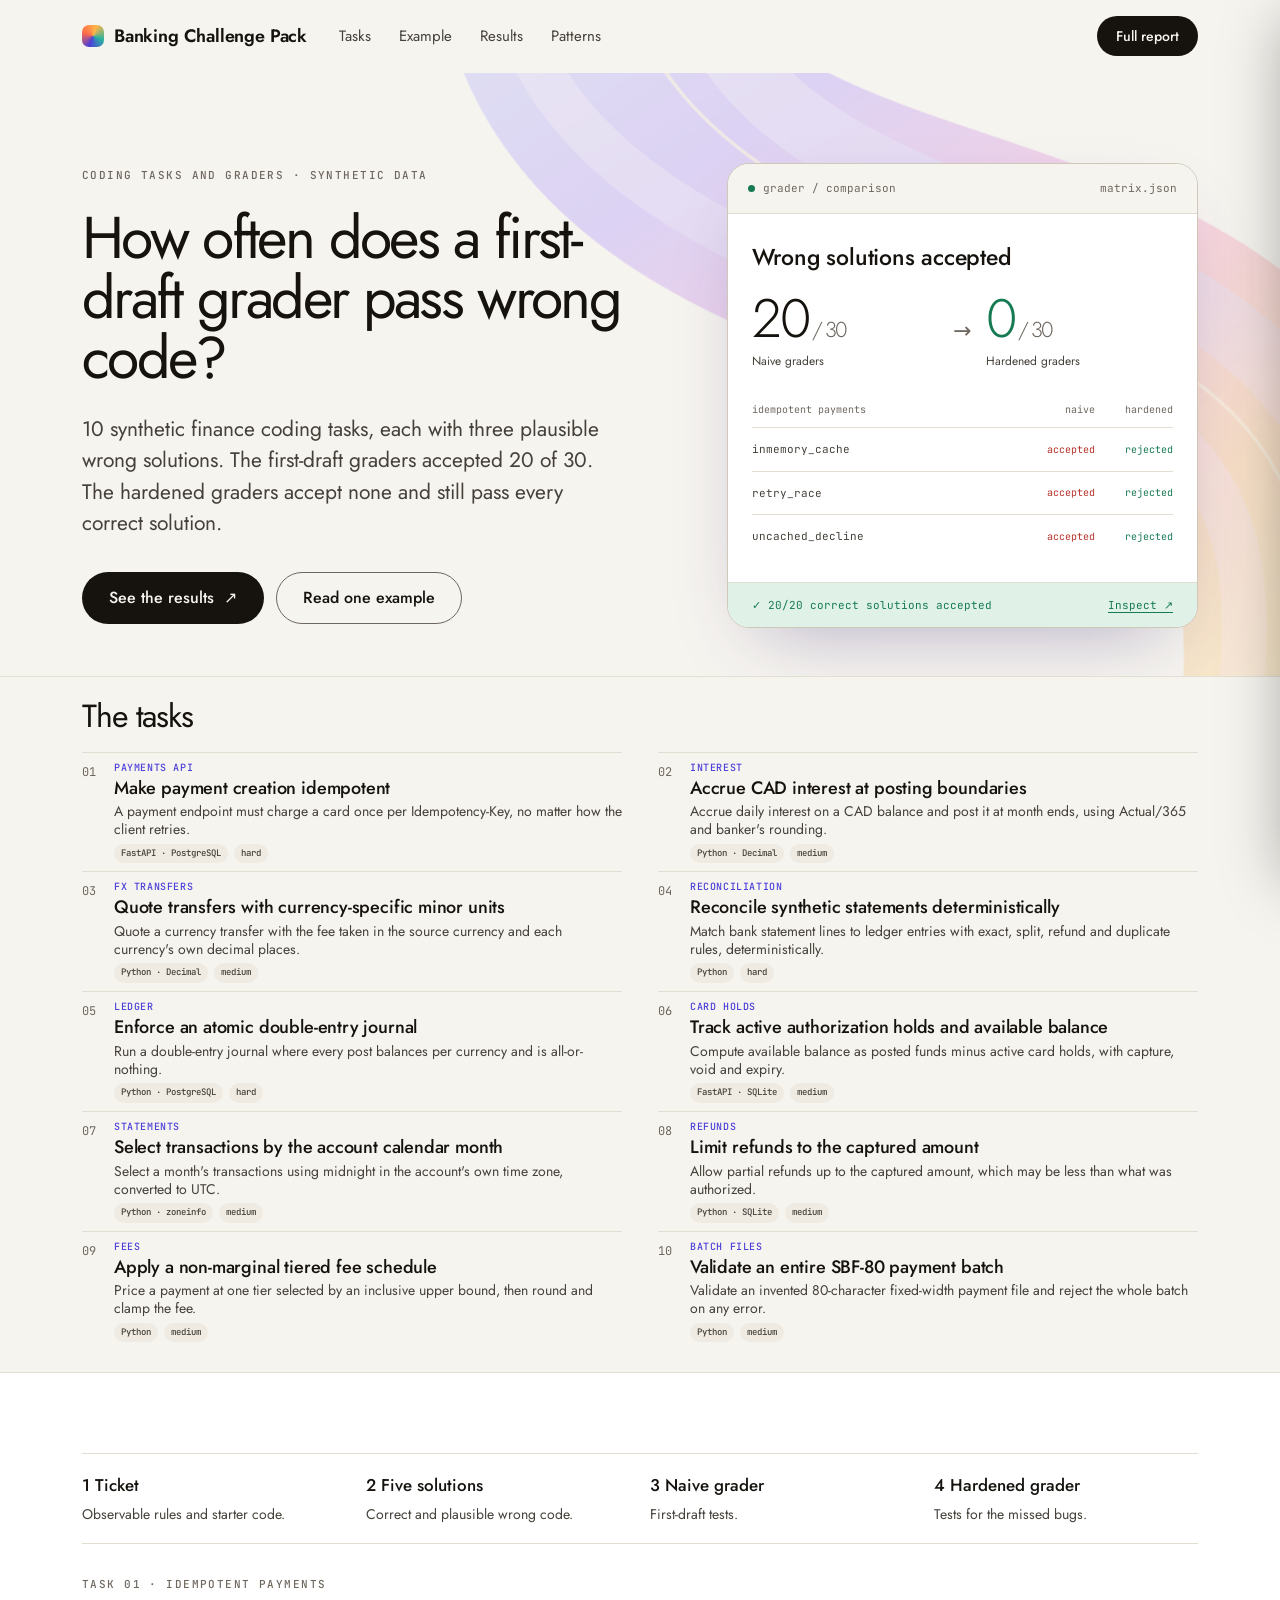
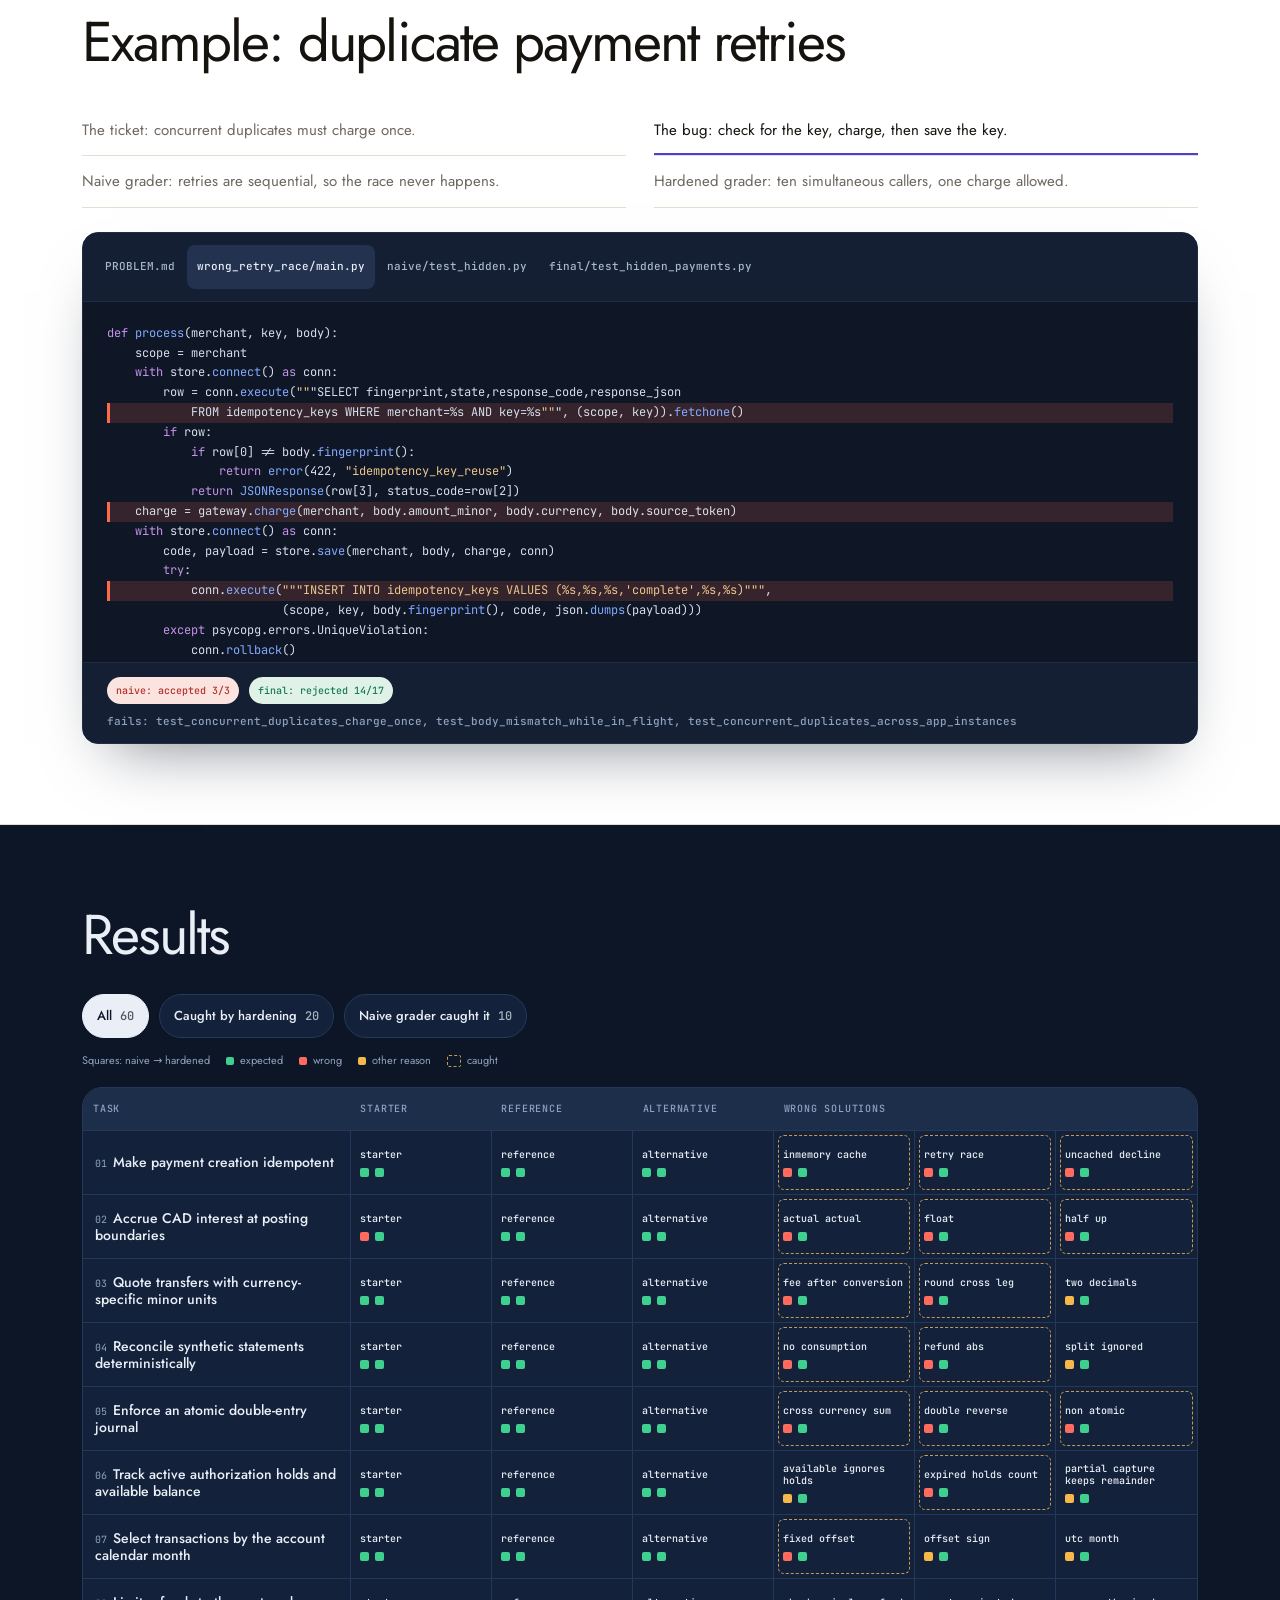
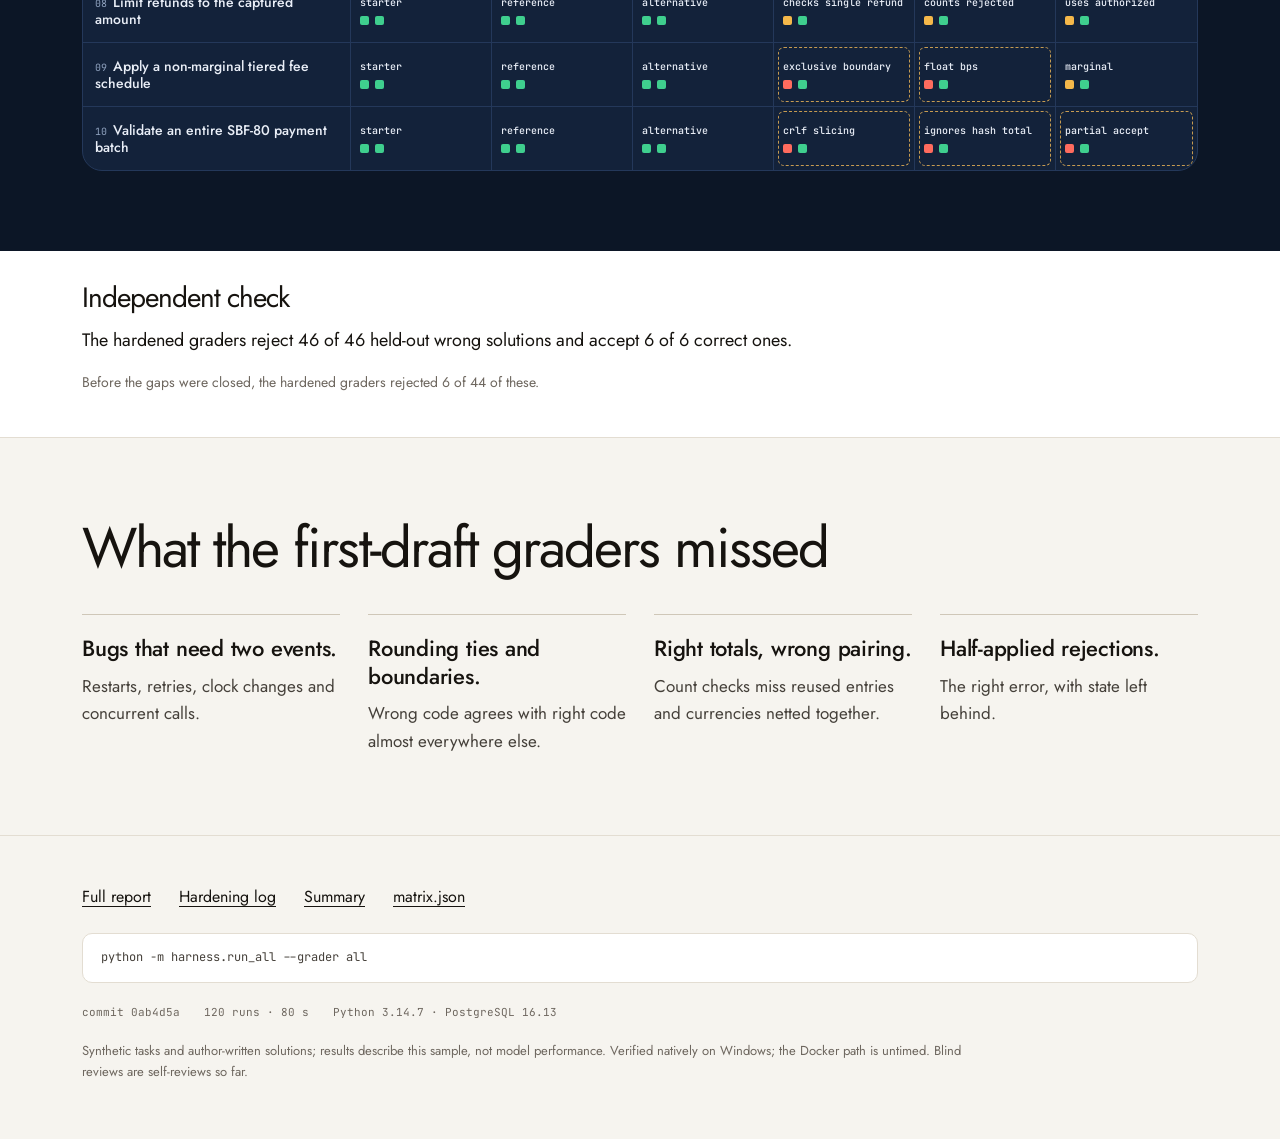
==== commit 0717aab4: "Phase C: final evidence on Python 3.14 and 3.12, held-out receipts, updated docs and site Clean-tree" ====
--- a/site/index.html
+++ b/site/index.html
@@ -111,7 +111,7 @@
 </aside>
 
 <script>
-const DATA = {"meta":{"git_sha":"9983050","dirty":false,"generated_at":"2026-10-19T07:49:01.750629+00:00","wall_s":112.267,"env":{"python":"3.14.7","postgres":"16.13","hypothesis_profile":"ci","platform":"Windows-11-10.0.26200-SP0"}},"runs":[{"task":"01_idempotent_payments","variant":"starter","kind":"starter","grader":"naive","verdict":"ok","outcome":"FAIL","tests":{"total":3,"passed":1,"failed":2,"errors":0,"skipped":0},"failed_tests":["test_hidden::test_retry","test_hidden::test_missing_key"],"must_fail_hit":[],"duration_s":1.442,"predicted_naive":"","stderr_tail":"    def test_retry():\n        gateway = FakeGateway()\n        client = TestClient(create_app(os.environ[\"DATABASE_URL\"], gateway))\n        kwargs = dict(headers={\"X-Merchant-Id\": \"merchant_retry\", \"Idempotency-Key\": str(uuid4())},\n                      json={\"amount_minor\": 100, \"currency\": \"CAD\", \"source_token\": \"token_retry\"})\n        first = client.post(\"/v1/payments\", **kwargs)\n        second = client.post(\"/v1/payments\", **kwargs)\n        assert second.status_code == first.status_code == 201\n\u003e       assert second.json() == first.json()\nE       AssertionError: assert {'amount_mino...t_retry', ...} == {'amount_mino...t_retry', ...}\nE         \nE         Omitting 4 identical items, use -vv to show\nE         Differing items:\nE         {'charge_id': '8ad539f9-ef64-4cb0-8746-99e58acf6fce'} != {'charge_id': 'b3b0df4e-8a7e-40a4-ac29-efefa00f25fa'}\nE         {'payment_id': 'bd965b5f-ae8f-4b6b-be56-0c4f8be80cd7'} != {'payment_id': 'ddbbfe3b-98df-4bf1-beeb-aa654532a382'}\nE         Use -v to get more diff\n\n..\\grader\\test_hidden.py:24: AssertionError\n______________________________ test_missing_key _______________________________\n\n    def test_missing_key():\n        client = TestClient(create_app(os.environ[\"DATABASE_URL\"], FakeGateway()))\n        response = client.post(\"/v1/payments\", headers={\"X-Merchant-Id\": \"merchant_none\"},\n                               json={\"amount_minor\": 100, \"currency\": \"CAD\", \"source_token\": \"token\"})\n\u003e       assert response.status_code == 400\nE       assert 201 == 400\nE        +  where 201 = \u003cResponse [201 Created]\u003e.status_code\n\n..\\grader\\test_hidden.py:32: AssertionError\n============================== warnings summary ===============================\n..\\..\\..\\..\\Programs\\Python\\Python314\\Lib\\site-packages\\fastapi\\testclient.py:1\n  C:\\Users\\User\\AppData\\Local\\Programs\\Python\\Python314\\Lib\\site-packages\\fastapi\\testclient.py:1: StarletteDeprecationWarning: Using `httpx` with `starlette.testclient` is deprecated; install `httpx2` instead.\n    from starlette.testclient import TestClient as TestClient  # noqa\n\n-- Docs: https://docs.pytest.org/en/stable/how-to/capture-warnings.html\n- generated xml file: C:\\Users\\User\\AppData\\Local\\Temp\\bcp\\run_tldqthwv\\junit.xml -\n=========================== short test summary info ===========================\nFAILED ..\\grader\\test_hidden.py::test_retry - AssertionError: assert {'amount...\nFAILED ..\\grader\\test_hidden.py::test_missing_key - assert 201 == 400\n2 failed, 1 passed, 1 warning in 0.56s"},{"task":"01_idempotent_payments","variant":"starter","kind":"starter","grader":"final","verdict":"ok","outcome":"FAIL","tests":{"total":12,"passed":1,"failed":11,"errors":0,"skipped":0},"failed_tests":["test_hidden_payments::test_sequential_retry","test_hidden_payments::test_concurrent_duplicates_charge_once","test_hidden_payments::test_body_mismatch[change0]","test_hidden_payments::test_body_mismatch[change1]","test_hidden_payments::test_body_mismatch[change2]","test_hidden_payments::test_decline_replayed","test_hidden_payments::test_body_mismatch_while_in_flight","test_hidden_payments::test_replay_survives_app_restart","test_hidden_payments::test_required_key[None]","test_hidden_payments::test_required_key[]","test_hidden_payments::test_required_key[[base64]]"],"must_fail_hit":[],"duration_s":3.607,"predicted_naive":"","stderr_tail":"_ test_required_key[[base64]] _\n\ndatabase_url = 'user=postgres dbname=bcp_01_idempotent_payments__starter__final__r0_f661d365378e host=localhost port=54329'\nkey = 'xxxxxxxxxxxxxxxxxxxxxxxxxxxxxxxxxxxxxxxxxxxxxxxxxxxxxxxxxxxxxxxxxxxxxxxxxxxxxxxxxxxxxxxxxxxxxxxxxxxxxxxxxxxxxxxxxxxxx...xxxxxxxxxxxxxxxxxxxxxxxxxxxxxxxxxxxxxxxxxxxxxxxxxxxxxxxxxxxxxxxxxxxxxxxxxxxxxxxxxxxxxxxxxxxxxxxxxxxxxxxxxxxxxxxxxxxxxx'\n\n    @pytest.mark.parametrize(\"key\", [None, \"\", \"x\" * 256])\n    def test_required_key(database_url, key):\n        gateway = Gateway()\n        client = TestClient(create_app(database_url, gateway))\n        args = request()\n        if key is None:\n            del args[\"headers\"][\"Idempotency-Key\"]\n        else:\n            args[\"headers\"][\"Idempotency-Key\"] = key\n        response = client.post(\"/v1/payments\", **args)\n\u003e       assert response.status_code == 400\nE       assert 201 == 400\nE        +  where 201 = \u003cResponse [201 Created]\u003e.status_code\n\n..\\grader\\test_hidden_payments.py:158: AssertionError\n============================== warnings summary ===============================\n..\\..\\..\\..\\Programs\\Python\\Python314\\Lib\\site-packages\\fastapi\\testclient.py:1\n  C:\\Users\\User\\AppData\\Local\\Programs\\Python\\Python314\\Lib\\site-packages\\fastapi\\testclient.py:1: StarletteDeprecationWarning: Using `httpx` with `starlette.testclient` is deprecated; install `httpx2` instead.\n    from starlette.testclient import TestClient as TestClient  # noqa\n\n-- Docs: https://docs.pytest.org/en/stable/how-to/capture-warnings.html\n- generated xml file: C:\\Users\\User\\AppData\\Local\\Temp\\bcp\\run_aj5_um6m\\junit.xml -\n=========================== short test summary info ===========================\nFAILED ..\\grader\\test_hidden_payments.py::test_sequential_retry - AssertionEr...\nFAILED ..\\grader\\test_hidden_payments.py::test_concurrent_duplicates_charge_once\nFAILED ..\\grader\\test_hidden_payments.py::test_body_mismatch[change0] - asser...\nFAILED ..\\grader\\test_hidden_payments.py::test_body_mismatch[change1] - asser...\nFAILED ..\\grader\\test_hidden_payments.py::test_body_mismatch[change2] - asser...\nFAILED ..\\grader\\test_hidden_payments.py::test_decline_replayed - AssertionEr...\nFAILED ..\\grader\\test_hidden_payments.py::test_body_mismatch_while_in_flight\nFAILED ..\\grader\\test_hidden_payments.py::test_replay_survives_app_restart - ...\nFAILED ..\\grader\\test_hidden_payments.py::test_required_key[None] - assert 20...\nFAILED ..\\grader\\test_hidden_payments.py::test_required_key[] - assert 201 ==...\nFAILED ..\\grader\\test_hidden_payments.py::test_required_key[[base64]]\n11 failed, 1 passed, 1 warning in 2.71s"},{"task":"01_idempotent_payments","variant":"reference","kind":"reference","grader":"naive","verdict":"ok","outcome":"PASS","tests":{"total":3,"passed":3,"failed":0,"errors":0,"skipped":0},"failed_tests":[],"must_fail_hit":[],"duration_s":1.587,"predicted_naive":"","stderr_tail":"...                                                                      [100%]\n============================== warnings summary ===============================\n..\\..\\..\\..\\Programs\\Python\\Python314\\Lib\\site-packages\\fastapi\\testclient.py:1\n  C:\\Users\\User\\AppData\\Local\\Programs\\Python\\Python314\\Lib\\site-packages\\fastapi\\testclient.py:1: StarletteDeprecationWarning: Using `httpx` with `starlette.testclient` is deprecated; install `httpx2` instead.\n    from starlette.testclient import TestClient as TestClient  # noqa\n\n-- Docs: https://docs.pytest.org/en/stable/how-to/capture-warnings.html\n- generated xml file: C:\\Users\\User\\AppData\\Local\\Temp\\bcp\\run_4hy522u_\\junit.xml -\n3 passed, 1 warning in 0.71s"},{"task":"01_idempotent_payments","variant":"reference","kind":"reference","grader":"final","verdict":"ok","outcome":"PASS","tests":{"total":12,"passed":12,"failed":0,"errors":0,"skipped":0},"failed_tests":[],"must_fail_hit":[],"duration_s":11.047,"predicted_naive":"","stderr_tail":"............                                                             [100%]\n============================== warnings summary ===============================\n..\\..\\..\\..\\Programs\\Python\\Python314\\Lib\\site-packages\\fastapi\\testclient.py:1\n  C:\\Users\\User\\AppData\\Local\\Programs\\Python\\Python314\\Lib\\site-packages\\fastapi\\testclient.py:1: StarletteDeprecationWarning: Using `httpx` with `starlette.testclient` is deprecated; install `httpx2` instead.\n    from starlette.testclient import TestClient as TestClient  # noqa\n\n-- Docs: https://docs.pytest.org/en/stable/how-to/capture-warnings.html\n- generated xml file: C:\\Users\\User\\AppData\\Local\\Temp\\bcp\\run_t6pz2rhp\\junit.xml -\n12 passed, 1 warning in 10.10s"},{"task":"01_idempotent_payments","variant":"alt_valid","kind":"alt_valid","grader":"naive","verdict":"ok","outcome":"PASS","tests":{"total":3,"passed":3,"failed":0,"errors":0,"skipped":0},"failed_tests":[],"must_fail_hit":[],"duration_s":1.424,"predicted_naive":"","stderr_tail":"...                                                                      [100%]\n============================== warnings summary ===============================\n..\\..\\..\\..\\Programs\\Python\\Python314\\Lib\\site-packages\\fastapi\\testclient.py:1\n  C:\\Users\\User\\AppData\\Local\\Programs\\Python\\Python314\\Lib\\site-packages\\fastapi\\testclient.py:1: StarletteDeprecationWarning: Using `httpx` with `starlette.testclient` is deprecated; install `httpx2` instead.\n    from starlette.testclient import TestClient as TestClient  # noqa\n\n-- Docs: https://docs.pytest.org/en/stable/how-to/capture-warnings.html\n- generated xml file: C:\\Users\\User\\AppData\\Local\\Temp\\bcp\\run_g7t_vyq9\\junit.xml -\n3 passed, 1 warning in 0.53s"},{"task":"01_idempotent_payments","variant":"alt_valid","kind":"alt_valid","grader":"final","verdict":"ok","outcome":"PASS","tests":{"total":12,"passed":12,"failed":0,"errors":0,"skipped":0},"failed_tests":[],"must_fail_hit":[],"duration_s":10.722,"predicted_naive":"","stderr_tail":"............                                                             [100%]\n============================== warnings summary ===============================\n..\\..\\..\\..\\Programs\\Python\\Python314\\Lib\\site-packages\\fastapi\\testclient.py:1\n  C:\\Users\\User\\AppData\\Local\\Programs\\Python\\Python314\\Lib\\site-packages\\fastapi\\testclient.py:1: StarletteDeprecationWarning: Using `httpx` with `starlette.testclient` is deprecated; install `httpx2` instead.\n    from starlette.testclient import TestClient as TestClient  # noqa\n\n-- Docs: https://docs.pytest.org/en/stable/how-to/capture-warnings.html\n- generated xml file: C:\\Users\\User\\AppData\\Local\\Temp\\bcp\\run_7eo0blkj\\junit.xml -\n12 passed, 1 warning in 9.75s"},{"task":"01_idempotent_payments","variant":"wrong_retry_race","kind":"wrong","grader":"naive","verdict":"false_pass","outcome":"PASS","tests":{"total":3,"passed":3,"failed":0,"errors":0,"skipped":0},"failed_tests":[],"must_fail_hit":[],"duration_s":1.747,"predicted_naive":"false_pass","stderr_tail":"...                                                                      [100%]\n============================== warnings summary ===============================\n..\\..\\..\\..\\Programs\\Python\\Python314\\Lib\\site-packages\\fastapi\\testclient.py:1\n  C:\\Users\\User\\AppData\\Local\\Programs\\Python\\Python314\\Lib\\site-packages\\fastapi\\testclient.py:1: StarletteDeprecationWarning: Using `httpx` with `starlette.testclient` is deprecated; install `httpx2` instead.\n    from starlette.testclient import TestClient as TestClient  # noqa\n\n-- Docs: https://docs.pytest.org/en/stable/how-to/capture-warnings.html\n- generated xml file: C:\\Users\\User\\AppData\\Local\\Temp\\bcp\\run_4ep8qymd\\junit.xml -\n3 passed, 1 warning in 0.77s"},{"task":"01_idempotent_payments","variant":"wrong_retry_race","kind":"wrong","grader":"final","verdict":"ok","outcome":"FAIL","tests":{"total":12,"passed":10,"failed":2,"errors":0,"skipped":0},"failed_tests":["test_hidden_payments::test_concurrent_duplicates_charge_once","test_hidden_payments::test_body_mismatch_while_in_flight"],"must_fail_hit":["test_concurrent_duplicates_charge_once"],"duration_s":5.525,"predicted_naive":"false_pass","stderr_tail":"E        +  where 201 = \u003cResponse [201 Created]\u003e.status_code\nE        +  and   500 = \u003cResponse [500 Internal Server Error]\u003e.status_code\n\n..\\grader\\test_hidden_payments.py:34: AssertionError\n_____________________ test_body_mismatch_while_in_flight ______________________\n\ndatabase_url = 'user=postgres dbname=bcp_01_idempotent_payments__wrong_retry_race___21deae5ae6f3 host=localhost port=54329'\n\n    def test_body_mismatch_while_in_flight(database_url):\n        entered = threading.Event()\n        gateway = Gateway(latency=.3)\n        original_charge = gateway.charge\n    \n        def signal(*args):\n            entered.set()\n            return original_charge(*args)\n    \n        gateway.charge = signal\n        with live_server(create_app(database_url, gateway)) as url, httpx.Client(base_url=url, timeout=30, trust_env=False) as client:\n            key = str(uuid4())\n            with ThreadPoolExecutor(max_workers=2) as pool:\n                future = pool.submit(client.post, \"/v1/payments\", **request(key))\n                assert entered.wait(10)\n                mismatch = client.post(\"/v1/payments\", **request(key, amount_minor=1251))\n\u003e               assert mismatch.status_code == 422\nE               assert 500 == 422\nE                +  where 500 = \u003cResponse [500 Internal Server Error]\u003e.status_code\n\n..\\grader\\test_hidden_payments.py:132: AssertionError\n============================== warnings summary ===============================\n..\\..\\..\\..\\Programs\\Python\\Python314\\Lib\\site-packages\\fastapi\\testclient.py:1\n  C:\\Users\\User\\AppData\\Local\\Programs\\Python\\Python314\\Lib\\site-packages\\fastapi\\testclient.py:1: StarletteDeprecationWarning: Using `httpx` with `starlette.testclient` is deprecated; install `httpx2` instead.\n    from starlette.testclient import TestClient as TestClient  # noqa\n\n-- Docs: https://docs.pytest.org/en/stable/how-to/capture-warnings.html\n- generated xml file: C:\\Users\\User\\AppData\\Local\\Temp\\bcp\\run_p4qbus7q\\junit.xml -\n=========================== short test summary info ===========================\nFAILED ..\\grader\\test_hidden_payments.py::test_concurrent_duplicates_charge_once\nFAILED ..\\grader\\test_hidden_payments.py::test_body_mismatch_while_in_flight\n2 failed, 10 passed, 1 warning in 4.63s"},{"task":"01_idempotent_payments","variant":"wrong_uncached_decline","kind":"wrong","grader":"naive","verdict":"false_pass","outcome":"PASS","tests":{"total":3,"passed":3,"failed":0,"errors":0,"skipped":0},"failed_tests":[],"must_fail_hit":[],"duration_s":2.135,"predicted_naive":"false_pass","stderr_tail":"...                                                                      [100%]\n============================== warnings summary ===============================\n..\\..\\..\\..\\Programs\\Python\\Python314\\Lib\\site-packages\\fastapi\\testclient.py:1\n  C:\\Users\\User\\AppData\\Local\\Programs\\Python\\Python314\\Lib\\site-packages\\fastapi\\testclient.py:1: StarletteDeprecationWarning: Using `httpx` with `starlette.testclient` is deprecated; install `httpx2` instead.\n    from starlette.testclient import TestClient as TestClient  # noqa\n\n-- Docs: https://docs.pytest.org/en/stable/how-to/capture-warnings.html\n- generated xml file: C:\\Users\\User\\AppData\\Local\\Temp\\bcp\\run_w_3oqh8a\\junit.xml -\n3 passed, 1 warning in 1.14s"},{"task":"01_idempotent_payments","variant":"wrong_uncached_decline","kind":"wrong","grader":"final","verdict":"ok","outcome":"FAIL","tests":{"total":12,"passed":11,"failed":1,"errors":0,"skipped":0},"failed_tests":["test_hidden_payments::test_decline_replayed"],"must_fail_hit":["test_decline_replayed"],"duration_s":9.842,"predicted_naive":"false_pass","stderr_tail":"......F.....                                                             [100%]\n================================== FAILURES ===================================\n____________________________ test_decline_replayed ____________________________\n\ndatabase_url = 'user=postgres dbname=bcp_01_idempotent_payments__wrong_uncached_dec_ef6de3ead5fb host=localhost port=54329'\n\n    def test_decline_replayed(database_url):\n        gateway = Gateway(declined=True)\n        client = TestClient(create_app(database_url, gateway))\n        args = request()\n        first = client.post(\"/v1/payments\", **args)\n        assert first.status_code == 402\n        assert first.json()[\"error\"][\"code\"] == \"card_declined\"\n        same(first, client.post(\"/v1/payments\", **args))\n\u003e       assert len(gateway.calls) == 1\nE       AssertionError: assert 2 == 1\nE        +  where 2 = len([('merchant_alpha', 1250, 'CAD', 'token_synthetic'), ('merchant_alpha', 1250, 'CAD', 'token_synthetic')])\nE        +    where [('merchant_alpha', 1250, 'CAD', 'token_synthetic'), ('merchant_alpha', 1250, 'CAD', 'token_synthetic')] = \u003ctest_hidden_payments.Gateway object at 0x000001FD2D7018C0\u003e.calls\n\n..\\grader\\test_hidden_payments.py:113: AssertionError\n============================== warnings summary ===============================\n..\\..\\..\\..\\Programs\\Python\\Python314\\Lib\\site-packages\\fastapi\\testclient.py:1\n  C:\\Users\\User\\AppData\\Local\\Programs\\Python\\Python314\\Lib\\site-packages\\fastapi\\testclient.py:1: StarletteDeprecationWarning: Using `httpx` with `starlette.testclient` is deprecated; install `httpx2` instead.\n    from starlette.testclient import TestClient as TestClient  # noqa\n\n-- Docs: https://docs.pytest.org/en/stable/how-to/capture-warnings.html\n- generated xml file: C:\\Users\\User\\AppData\\Local\\Temp\\bcp\\run_k1o7ort3\\junit.xml -\n=========================== short test summary info ===========================\nFAILED ..\\grader\\test_hidden_payments.py::test_decline_replayed - AssertionEr...\n1 failed, 11 passed, 1 warning in 8.91s"},{"task":"01_idempotent_payments","variant":"wrong_inmemory_cache","kind":"wrong","grader":"naive","verdict":"false_pass","outcome":"PASS","tests":{"total":3,"passed":3,"failed":0,"errors":0,"skipped":0},"failed_tests":[],"must_fail_hit":[],"duration_s":1.65,"predicted_naive":"false_pass","stderr_tail":"...                                                                      [100%]\n============================== warnings summary ===============================\n..\\..\\..\\..\\Programs\\Python\\Python314\\Lib\\site-packages\\fastapi\\testclient.py:1\n  C:\\Users\\User\\AppData\\Local\\Programs\\Python\\Python314\\Lib\\site-packages\\fastapi\\testclient.py:1: StarletteDeprecationWarning: Using `httpx` with `starlette.testclient` is deprecated; install `httpx2` instead.\n    from starlette.testclient import TestClient as TestClient  # noqa\n\n-- Docs: https://docs.pytest.org/en/stable/how-to/capture-warnings.html\n- generated xml file: C:\\Users\\User\\AppData\\Local\\Temp\\bcp\\run_ee030k1m\\junit.xml -\n3 passed, 1 warning in 0.71s"},{"task":"01_idempotent_payments","variant":"wrong_inmemory_cache","kind":"wrong","grader":"final","verdict":"ok","outcome":"FAIL","tests":{"total":12,"passed":11,"failed":1,"errors":0,"skipped":0},"failed_tests":["test_hidden_payments::test_replay_survives_app_restart"],"must_fail_hit":["test_replay_survives_app_restart"],"duration_s":8.174,"predicted_naive":"false_pass","stderr_tail":"================================== FAILURES ===================================\n______________________ test_replay_survives_app_restart _______________________\n\ndatabase_url = 'user=postgres dbname=bcp_01_idempotent_payments__wrong_inmemory_cac_bb4b49f48623 host=localhost port=54329'\n\n    def test_replay_survives_app_restart(database_url):\n        gateway = Gateway()\n        args = request()\n        with TestClient(create_app(database_url, gateway)) as client:\n            first = client.post(\"/v1/payments\", **args)\n        with TestClient(create_app(database_url, gateway)) as restarted:\n\u003e           same(first, restarted.post(\"/v1/payments\", **args))\n\n..\\grader\\test_hidden_payments.py:144: \n_ _ _ _ _ _ _ _ _ _ _ _ _ _ _ _ _ _ _ _ _ _ _ _ _ _ _ _ _ _ _ _ _ _ _ _ _ _ _ _\n\nfirst = \u003cResponse [201 Created]\u003e, second = \u003cResponse [201 Created]\u003e\n\n    def same(first, second):\n        assert first.status_code == second.status_code\n\u003e       assert first.json() == second.json()\nE       AssertionError: assert {'amount_mino...t_alpha', ...} == {'amount_mino...t_alpha', ...}\nE         \nE         Omitting 4 identical items, use -vv to show\nE         Differing items:\nE         {'charge_id': '4a267edf-51b1-4698-87a5-a5dad9aab619'} != {'charge_id': '6452ce47-c415-4049-9fa1-4b60045384b8'}\nE         {'payment_id': 'b9726074-0f49-494b-b389-43c960cf33f6'} != {'payment_id': 'd163512d-0c87-4f9a-8a0d-24273fc926cf'}\nE         Use -v to get more diff\n\n..\\grader\\test_hidden_payments.py:35: AssertionError\n============================== warnings summary ===============================\n..\\..\\..\\..\\Programs\\Python\\Python314\\Lib\\site-packages\\fastapi\\testclient.py:1\n  C:\\Users\\User\\AppData\\Local\\Programs\\Python\\Python314\\Lib\\site-packages\\fastapi\\testclient.py:1: StarletteDeprecationWarning: Using `httpx` with `starlette.testclient` is deprecated; install `httpx2` instead.\n    from starlette.testclient import TestClient as TestClient  # noqa\n\n-- Docs: https://docs.pytest.org/en/stable/how-to/capture-warnings.html\n- generated xml file: C:\\Users\\User\\AppData\\Local\\Temp\\bcp\\run_2wzt7qwg\\junit.xml -\n=========================== short test summary info ===========================\nFAILED ..\\grader\\test_hidden_payments.py::test_replay_survives_app_restart - ...\n1 failed, 11 passed, 1 warning in 6.95s"},{"task":"02_interest_accrual","variant":"starter","kind":"starter","grader":"naive","verdict":"false_pass","outcome":"PASS","tests":{"total":4,"passed":4,"failed":0,"errors":0,"skipped":0},"failed_tests":[],"must_fail_hit":[],"duration_s":0.654,"predicted_naive":"","stderr_tail":"....                                                                     [100%]\n- generated xml file: C:\\Users\\User\\AppData\\Local\\Temp\\bcp\\run_j0w_ias9\\junit.xml -\n4 passed in 0.03s"},{"task":"02_interest_accrual","variant":"starter","kind":"starter","grader":"final","verdict":"ok","outcome":"FAIL","tests":{"total":8,"passed":1,"failed":7,"errors":0,"skipped":0},"failed_tests":["test_hidden_interest::test_half_cent_ties_bankers[50-0.0365-1]","test_hidden_interest::test_half_cent_ties_bankers[73-0.025-1]","test_hidden_interest::test_half_cent_ties_bankers[25-0.0365-2]","test_hidden_interest::test_large_principal_exact[simple_monthly]","test_hidden_interest::test_large_principal_exact[daily_compound]","test_hidden_interest::test_leap_and_partial","test_hidden_interest::test_accrual_properties"],"must_fail_hit":[],"duration_s":2.077,"predicted_naive":"","stderr_tail":"_ _ _ _ _ _ _ _ _ _ _ _ _ _ _ _ _ _ _ _ _ _ _ _ _ _ _ _ _ _ _ _ _ _ _ _ _ _ _ _\n..\\grader\\test_hidden_interest.py:69: in test_accrual_properties\n    rows = check(principal, annual_rate, start, end, method)\n           ^^^^^^^^^^^^^^^^^^^^^^^^^^^^^^^^^^^^^^^^^^^^^^^^^\n_ _ _ _ _ _ _ _ _ _ _ _ _ _ _ _ _ _ _ _ _ _ _ _ _ _ _ _ _ _ _ _ _ _ _ _ _ _ _ _\n\nprincipal = Decimal('0.00'), rate = Decimal('0.0000')\nstart = datetime.date(2024, 1, 1), end = datetime.date(2024, 1, 2)\nmethod = 'simple_monthly'\n\n    def check(principal, rate, start, end, method):\n        rows = accrue(principal, rate, start, end, method)\n        for row in rows:\n            assert_money(row.interest)\n            assert_money(row.balance)\n\u003e       assert [(r.posting_date, r.interest, r.balance) for r in rows] == oracle(principal, rate, start, end, method)\nE       AssertionError: assert [] == [(datetime.da...imal('0.00'))]\nE         \nE         Right contains one more item: (datetime.date(2024, 1, 1), Decimal('0.00'), Decimal('0.00'))\nE         Use -v to get more diff\nE       Failing test case: test_accrual_properties(\nE           # The test always failed when commented parts were varied together.\nE           cents=0,  # or any other generated value\nE           rate=0,  # or any other generated value\nE           offset=0,\nE           days=1,\nE           method='simple_monthly',  # or any other generated value\nE       )\n\n..\\grader\\test_hidden_interest.py:34: AssertionError\n- generated xml file: C:\\Users\\User\\AppData\\Local\\Temp\\bcp\\run_jxkwsxuu\\junit.xml -\n=========================== short test summary info ===========================\nFAILED ..\\grader\\test_hidden_interest.py::test_half_cent_ties_bankers[50-0.0365-1]\nFAILED ..\\grader\\test_hidden_interest.py::test_half_cent_ties_bankers[73-0.025-1]\nFAILED ..\\grader\\test_hidden_interest.py::test_half_cent_ties_bankers[25-0.0365-2]\nFAILED ..\\grader\\test_hidden_interest.py::test_large_principal_exact[simple_monthly]\nFAILED ..\\grader\\test_hidden_interest.py::test_large_principal_exact[daily_compound]\nFAILED ..\\grader\\test_hidden_interest.py::test_leap_and_partial - AssertionEr...\nFAILED ..\\grader\\test_hidden_interest.py::test_accrual_properties - Assertion...\n7 failed, 1 passed in 1.26s"},{"task":"02_interest_accrual","variant":"reference","kind":"reference","grader":"naive","verdict":"ok","outcome":"PASS","tests":{"total":4,"passed":4,"failed":0,"errors":0,"skipped":0},"failed_tests":[],"must_fail_hit":[],"duration_s":0.723,"predicted_naive":"","stderr_tail":"....                                                                     [100%]\n- generated xml file: C:\\Users\\User\\AppData\\Local\\Temp\\bcp\\run_vqs5tset\\junit.xml -\n4 passed in 0.04s"},{"task":"02_interest_accrual","variant":"reference","kind":"reference","grader":"final","verdict":"ok","outcome":"PASS","tests":{"total":8,"passed":8,"failed":0,"errors":0,"skipped":0},"failed_tests":[],"must_fail_hit":[],"duration_s":0.85,"predicted_naive":"","stderr_tail":"........                                                                 [100%]\n- generated xml file: C:\\Users\\User\\AppData\\Local\\Temp\\bcp\\run_07ij9n58\\junit.xml -\n8 passed in 0.29s"},{"task":"02_interest_accrual","variant":"alt_valid","kind":"alt_valid","grader":"naive","verdict":"ok","outcome":"PASS","tests":{"total":4,"passed":4,"failed":0,"errors":0,"skipped":0},"failed_tests":[],"must_fail_hit":[],"duration_s":0.535,"predicted_naive":"","stderr_tail":"....                                                                     [100%]\n- generated xml file: C:\\Users\\User\\AppData\\Local\\Temp\\bcp\\run_7fsv0mlc\\junit.xml -\n4 passed in 0.03s"},{"task":"02_interest_accrual","variant":"alt_valid","kind":"alt_valid","grader":"final","verdict":"ok","outcome":"PASS","tests":{"total":8,"passed":8,"failed":0,"errors":0,"skipped":0},"failed_tests":[],"must_fail_hit":[],"duration_s":0.836,"predicted_naive":"","stderr_tail":"........                                                                 [100%]\n- generated xml file: C:\\Users\\User\\AppData\\Local\\Temp\\bcp\\run_2kvg16f1\\junit.xml -\n8 passed in 0.25s"},{"task":"02_interest_accrual","variant":"wrong_float","kind":"wrong","grader":"naive","verdict":"false_pass","outcome":"PASS","tests":{"total":4,"passed":4,"failed":0,"errors":0,"skipped":0},"failed_tests":[],"must_fail_hit":[],"duration_s":0.45,"predicted_naive":"false_pass","stderr_tail":"....                                                                     [100%]\n- generated xml file: C:\\Users\\User\\AppData\\Local\\Temp\\bcp\\run_e7yxrh1e\\junit.xml -\n4 passed in 0.02s"},{"task":"02_interest_accrual","variant":"wrong_float","kind":"wrong","grader":"final","verdict":"ok","outcome":"FAIL","tests":{"total":8,"passed":5,"failed":3,"errors":0,"skipped":0},"failed_tests":["test_hidden_interest::test_half_cent_ties_bankers[50-0.0365-1]","test_hidden_interest::test_half_cent_ties_bankers[73-0.025-1]","test_hidden_interest::test_half_cent_ties_bankers[25-0.0365-2]"],"must_fail_hit":["test_half_cent_ties_bankers"],"duration_s":0.763,"predicted_naive":"false_pass","stderr_tail":"E       AssertionError: assert [(datetime.da...mal('73.01'))] == [(datetime.da...mal('73.00'))]\nE         \nE         At index 0 diff: (datetime.date(2026, 1, 1), Decimal('0.01'), Decimal('73.01')) != (datetime.date(2026, 1, 1), Decimal('0.00'), Decimal('73.00'))\nE         Use -v to get more diff\n\n..\\grader\\test_hidden_interest.py:34: AssertionError\n__________________ test_half_cent_ties_bankers[25-0.0365-2] ___________________\n\nprincipal = '25', rate = '0.0365', days = 2\n\n    @pytest.mark.parametrize(\"principal,rate,days\", [(\"50\", \"0.0365\", 1), (\"73\", \"0.025\", 1), (\"25\", \"0.0365\", 2)])\n    def test_half_cent_ties_bankers(principal, rate, days):\n        # Search output from tools/find_ties.py, independently cross-checked with Fraction.\n\u003e       check(D(principal), D(rate), date(2026, 1, 1), date(2026, 1, 1) + timedelta(days=days), \"simple_monthly\")\n\n..\\grader\\test_hidden_interest.py:42: \n_ _ _ _ _ _ _ _ _ _ _ _ _ _ _ _ _ _ _ _ _ _ _ _ _ _ _ _ _ _ _ _ _ _ _ _ _ _ _ _\n\nprincipal = Decimal('25'), rate = Decimal('0.0365')\nstart = datetime.date(2026, 1, 1), end = datetime.date(2026, 1, 3)\nmethod = 'simple_monthly'\n\n    def check(principal, rate, start, end, method):\n        rows = accrue(principal, rate, start, end, method)\n        for row in rows:\n            assert_money(row.interest)\n            assert_money(row.balance)\n\u003e       assert [(r.posting_date, r.interest, r.balance) for r in rows] == oracle(principal, rate, start, end, method)\nE       AssertionError: assert [(datetime.da...mal('25.01'))] == [(datetime.da...mal('25.00'))]\nE         \nE         At index 0 diff: (datetime.date(2026, 1, 2), Decimal('0.01'), Decimal('25.01')) != (datetime.date(2026, 1, 2), Decimal('0.00'), Decimal('25.00'))\nE         Use -v to get more diff\n\n..\\grader\\test_hidden_interest.py:34: AssertionError\n- generated xml file: C:\\Users\\User\\AppData\\Local\\Temp\\bcp\\run_ll8oqavt\\junit.xml -\n=========================== short test summary info ===========================\nFAILED ..\\grader\\test_hidden_interest.py::test_half_cent_ties_bankers[50-0.0365-1]\nFAILED ..\\grader\\test_hidden_interest.py::test_half_cent_ties_bankers[73-0.025-1]\nFAILED ..\\grader\\test_hidden_interest.py::test_half_cent_ties_bankers[25-0.0365-2]\n3 failed, 5 passed in 0.31s"},{"task":"02_interest_accrual","variant":"wrong_half_up","kind":"wrong","grader":"naive","verdict":"false_pass","outcome":"PASS","tests":{"total":4,"passed":4,"failed":0,"errors":0,"skipped":0},"failed_tests":[],"must_fail_hit":[],"duration_s":0.479,"predicted_naive":"false_pass","stderr_tail":"....                                                                     [100%]\n- generated xml file: C:\\Users\\User\\AppData\\Local\\Temp\\bcp\\run_v_jyr2rv\\junit.xml -\n4 passed in 0.04s"},{"task":"02_interest_accrual","variant":"wrong_half_up","kind":"wrong","grader":"final","verdict":"ok","outcome":"FAIL","tests":{"total":8,"passed":5,"failed":3,"errors":0,"skipped":0},"failed_tests":["test_hidden_interest::test_half_cent_ties_bankers[50-0.0365-1]","test_hidden_interest::test_half_cent_ties_bankers[73-0.025-1]","test_hidden_interest::test_half_cent_ties_bankers[25-0.0365-2]"],"must_fail_hit":["test_half_cent_ties_bankers"],"duration_s":0.817,"predicted_naive":"false_pass","stderr_tail":"E       AssertionError: assert [(datetime.da...mal('73.01'))] == [(datetime.da...mal('73.00'))]\nE         \nE         At index 0 diff: (datetime.date(2026, 1, 1), Decimal('0.01'), Decimal('73.01')) != (datetime.date(2026, 1, 1), Decimal('0.00'), Decimal('73.00'))\nE         Use -v to get more diff\n\n..\\grader\\test_hidden_interest.py:34: AssertionError\n__________________ test_half_cent_ties_bankers[25-0.0365-2] ___________________\n\nprincipal = '25', rate = '0.0365', days = 2\n\n    @pytest.mark.parametrize(\"principal,rate,days\", [(\"50\", \"0.0365\", 1), (\"73\", \"0.025\", 1), (\"25\", \"0.0365\", 2)])\n    def test_half_cent_ties_bankers(principal, rate, days):\n        # Search output from tools/find_ties.py, independently cross-checked with Fraction.\n\u003e       check(D(principal), D(rate), date(2026, 1, 1), date(2026, 1, 1) + timedelta(days=days), \"simple_monthly\")\n\n..\\grader\\test_hidden_interest.py:42: \n_ _ _ _ _ _ _ _ _ _ _ _ _ _ _ _ _ _ _ _ _ _ _ _ _ _ _ _ _ _ _ _ _ _ _ _ _ _ _ _\n\nprincipal = Decimal('25'), rate = Decimal('0.0365')\nstart = datetime.date(2026, 1, 1), end = datetime.date(2026, 1, 3)\nmethod = 'simple_monthly'\n\n    def check(principal, rate, start, end, method):\n        rows = accrue(principal, rate, start, end, method)\n        for row in rows:\n            assert_money(row.interest)\n            assert_money(row.balance)\n\u003e       assert [(r.posting_date, r.interest, r.balance) for r in rows] == oracle(principal, rate, start, end, method)\nE       AssertionError: assert [(datetime.da...mal('25.01'))] == [(datetime.da...mal('25.00'))]\nE         \nE         At index 0 diff: (datetime.date(2026, 1, 2), Decimal('0.01'), Decimal('25.01')) != (datetime.date(2026, 1, 2), Decimal('0.00'), Decimal('25.00'))\nE         Use -v to get more diff\n\n..\\grader\\test_hidden_interest.py:34: AssertionError\n- generated xml file: C:\\Users\\User\\AppData\\Local\\Temp\\bcp\\run_f53_0m4s\\junit.xml -\n=========================== short test summary info ===========================\nFAILED ..\\grader\\test_hidden_interest.py::test_half_cent_ties_bankers[50-0.0365-1]\nFAILED ..\\grader\\test_hidden_interest.py::test_half_cent_ties_bankers[73-0.025-1]\nFAILED ..\\grader\\test_hidden_interest.py::test_half_cent_ties_bankers[25-0.0365-2]\n3 failed, 5 passed in 0.32s"},{"task":"02_interest_accrual","variant":"wrong_actual_actual","kind":"wrong","grader":"naive","verdict":"false_pass","outcome":"PASS","tests":{"total":4,"passed":4,"failed":0,"errors":0,"skipped":0},"failed_tests":[],"must_fail_hit":[],"duration_s":0.504,"predicted_naive":"false_pass","stderr_tail":"....                                                                     [100%]\n- generated xml file: C:\\Users\\User\\AppData\\Local\\Temp\\bcp\\run_htygrx_d\\junit.xml -\n4 passed in 0.02s"},{"task":"02_interest_accrual","variant":"wrong_actual_actual","kind":"wrong","grader":"final","verdict":"ok","outcome":"FAIL","tests":{"total":8,"passed":4,"failed":4,"errors":0,"skipped":0},"failed_tests":["test_hidden_interest::test_large_principal_exact[simple_monthly]","test_hidden_interest::test_large_principal_exact[daily_compound]","test_hidden_interest::test_leap_and_partial","test_hidden_interest::test_accrual_properties"],"must_fail_hit":["test_leap_and_partial","test_large_principal_exact","test_accrual_properties"],"duration_s":0.908,"predicted_naive":"false_pass","stderr_tail":"                   ^^^\n           method=st.sampled_from([\"simple_monthly\", \"daily_compound\"]))\n\n..\\grader\\test_hidden_interest.py:63: \n_ _ _ _ _ _ _ _ _ _ _ _ _ _ _ _ _ _ _ _ _ _ _ _ _ _ _ _ _ _ _ _ _ _ _ _ _ _ _ _\n..\\grader\\test_hidden_interest.py:69: in test_accrual_properties\n    rows = check(principal, annual_rate, start, end, method)\n           ^^^^^^^^^^^^^^^^^^^^^^^^^^^^^^^^^^^^^^^^^^^^^^^^^\n_ _ _ _ _ _ _ _ _ _ _ _ _ _ _ _ _ _ _ _ _ _ _ _ _ _ _ _ _ _ _ _ _ _ _ _ _ _ _ _\n\nprincipal = Decimal('5560.46'), rate = Decimal('0.0008')\nstart = datetime.date(2024, 1, 1), end = datetime.date(2024, 1, 17)\nmethod = 'daily_compound'\n\n    def check(principal, rate, start, end, method):\n        rows = accrue(principal, rate, start, end, method)\n        for row in rows:\n            assert_money(row.interest)\n            assert_money(row.balance)\n\u003e       assert [(r.posting_date, r.interest, r.balance) for r in rows] == oracle(principal, rate, start, end, method)\nE       AssertionError: assert [(datetime.da...l('5560.65'))] == [(datetime.da...l('5560.66'))]\nE         \nE         At index 0 diff: (datetime.date(2024, 1, 16), Decimal('0.19'), Decimal('5560.65')) != (datetime.date(2024, 1, 16), Decimal('0.20'), Decimal('5560.66'))\nE         Use -v to get more diff\nE       Failing test case: test_accrual_properties(\nE           cents=556046,\nE           rate=8,\nE           offset=0,\nE           days=16,\nE           method='daily_compound',\nE       )\n\n..\\grader\\test_hidden_interest.py:34: AssertionError\n- generated xml file: C:\\Users\\User\\AppData\\Local\\Temp\\bcp\\run_oa9ox9t0\\junit.xml -\n=========================== short test summary info ===========================\nFAILED ..\\grader\\test_hidden_interest.py::test_large_principal_exact[simple_monthly]\nFAILED ..\\grader\\test_hidden_interest.py::test_large_principal_exact[daily_compound]\nFAILED ..\\grader\\test_hidden_interest.py::test_leap_and_partial - AssertionEr...\nFAILED ..\\grader\\test_hidden_interest.py::test_accrual_properties - Assertion...\n4 failed, 4 passed in 0.44s"},{"task":"03_fx_quotes","variant":"starter","kind":"starter","grader":"naive","verdict":"ok","outcome":"FAIL","tests":{"total":4,"passed":1,"failed":3,"errors":0,"skipped":0},"failed_tests":["test_hidden::test_direct_cad_usd","test_hidden::test_ticket_example_cross_quote","test_hidden::test_ticket_example_zero_decimal_currency"],"must_fail_hit":[],"duration_s":0.516,"predicted_naive":"","stderr_tail":"The above exception was the direct cause of the following exception:\n\n    def test_ticket_example_cross_quote():\n        rates = {(\"GBP\", \"USD\"): D(\"1.25\"), (\"USD\", \"CAD\"): D(\"1.40\")}\n\u003e       result = quote_transfer(20000, \"GBP\", \"CAD\", rates, 50)\n                 ^^^^^^^^^^^^^^^^^^^^^^^^^^^^^^^^^^^^^^^^^^^^^^\n\n..\\grader\\test_hidden.py:14: \n_ _ _ _ _ _ _ _ _ _ _ _ _ _ _ _ _ _ _ _ _ _ _ _ _ _ _ _ _ _ _ _ _ _ _ _ _ _ _ _\n\namount_minor = 20000, src = 'GBP', dst = 'CAD'\nrates = {('GBP', 'USD'): Decimal('1.25'), ('USD', 'CAD'): Decimal('1.40')}\nfee_bps = 50\n\n    def quote_transfer(amount_minor, src, dst, rates, fee_bps):\n        validate(amount_minor, src, dst, fee_bps)\n        try:\n            rate = rates[src, dst]\n        except KeyError as exc:\n\u003e           raise RateUnavailable((src, dst)) from exc\nE           fx.models.RateUnavailable: ('GBP', 'CAD')\n\nfx\\quote.py:12: RateUnavailable\n__________________ test_ticket_example_zero_decimal_currency __________________\n\n    def test_ticket_example_zero_decimal_currency():\n        result = quote_transfer(5000, \"CAD\", \"JPY\", {(\"CAD\", \"JPY\"): D(\"110\")}, 0)\n\u003e       assert (result.fee_minor, result.converted_minor) == (0, 5500)\nE       assert (0, 550000) == (0, 5500)\nE         \nE         At index 1 diff: 550000 != 5500\nE         Use -v to get more diff\n\n..\\grader\\test_hidden.py:22: AssertionError\n- generated xml file: C:\\Users\\User\\AppData\\Local\\Temp\\bcp\\run_6tdh6cb4\\junit.xml -\n=========================== short test summary info ===========================\nFAILED ..\\grader\\test_hidden.py::test_direct_cad_usd - AssertionError: assert...\nFAILED ..\\grader\\test_hidden.py::test_ticket_example_cross_quote - fx.models....\nFAILED ..\\grader\\test_hidden.py::test_ticket_example_zero_decimal_currency - ...\n3 failed, 1 passed in 0.06s"},{"task":"03_fx_quotes","variant":"starter","kind":"starter","grader":"final","verdict":"ok","outcome":"FAIL","tests":{"total":9,"passed":5,"failed":4,"errors":0,"skipped":0},"failed_tests":["test_hidden_fx::test_jpy_and_kwd_units","test_hidden_fx::test_cross_has_no_intermediate_rounding","test_hidden_fx::test_source_fee_before_conversion","test_hidden_fx::test_exact_scaling_and_monotonicity"],"must_fail_hit":[],"duration_s":1.192,"predicted_naive":"","stderr_tail":"..\\grader\\test_hidden_fx.py:67: \n_ _ _ _ _ _ _ _ _ _ _ _ _ _ _ _ _ _ _ _ _ _ _ _ _ _ _ _ _ _ _ _ _ _ _ _ _ _ _ _\n..\\grader\\test_hidden_fx.py:72: in test_exact_scaling_and_monotonicity\n    second = check(amount + extra, src, dst, rates, bps)\n             ^^^^^^^^^^^^^^^^^^^^^^^^^^^^^^^^^^^^^^^^^^^\n_ _ _ _ _ _ _ _ _ _ _ _ _ _ _ _ _ _ _ _ _ _ _ _ _ _ _ _ _ _ _ _ _ _ _ _ _ _ _ _\n\namount = 1, src = 'JPY', dst = 'KWD'\nrates = {('JPY', 'KWD'): Decimal('0.0006')}, bps = 0\n\n    def check(amount, src, dst, rates, bps):\n        before = dict(rates)\n        result = quote_transfer(amount, src, dst, rates, bps)\n        path = (src, dst) if (src, dst) in rates else (src, \"USD\", dst)\n        rate = Fraction(1)\n        for pair in zip(path, path[1:]):\n            rate *= Fraction(rates[pair])\n        fee = nearest(Fraction(amount * bps, 10000))\n        converted = nearest(Fraction(amount - fee, 10**UNITS[src]) * rate * 10**UNITS[dst])\n        assert type(result.fee_minor) is type(result.converted_minor) is int\n        assert result.fee_minor == fee\n\u003e       assert result.converted_minor == converted\nE       AssertionError: assert 0 == 1\nE        +  where 0 = Quote(fee_minor=0, converted_minor=0, rate_used=Decimal('0.0006'), path=('JPY', 'KWD')).converted_minor\nE       Failing test case: test_exact_scaling_and_monotonicity(\nE           amount=0,  # or any other generated value\nE           extra=1,\nE           units=6,\nE           bps=0,\nE           pair=('JPY', 'KWD'),\nE       )\n\n..\\grader\\test_hidden_fx.py:26: AssertionError\n- generated xml file: C:\\Users\\User\\AppData\\Local\\Temp\\bcp\\run_k2jkfx_c\\junit.xml -\n=========================== short test summary info ===========================\nFAILED ..\\grader\\test_hidden_fx.py::test_jpy_and_kwd_units - AssertionError: ...\nFAILED ..\\grader\\test_hidden_fx.py::test_cross_has_no_intermediate_rounding\nFAILED ..\\grader\\test_hidden_fx.py::test_source_fee_before_conversion - Asser...\nFAILED ..\\grader\\test_hidden_fx.py::test_exact_scaling_and_monotonicity - Ass...\n4 failed, 5 passed in 0.68s"},{"task":"03_fx_quotes","variant":"reference","kind":"reference","grader":"naive","verdict":"ok","outcome":"PASS","tests":{"total":4,"passed":4,"failed":0,"errors":0,"skipped":0},"failed_tests":[],"must_fail_hit":[],"duration_s":0.49,"predicted_naive":"","stderr_tail":"....                                                                     [100%]\n- generated xml file: C:\\Users\\User\\AppData\\Local\\Temp\\bcp\\run_jmeuites\\junit.xml -\n4 passed in 0.02s"},{"task":"03_fx_quotes","variant":"reference","kind":"reference","grader":"final","verdict":"ok","outcome":"PASS","tests":{"total":9,"passed":9,"failed":0,"errors":0,"skipped":0},"failed_tests":[],"must_fail_hit":[],"duration_s":0.938,"predicted_naive":"","stderr_tail":".........                                                                [100%]\n- generated xml file: C:\\Users\\User\\AppData\\Local\\Temp\\bcp\\run_x3fn3baw\\junit.xml -\n9 passed in 0.38s"},{"task":"03_fx_quotes","variant":"alt_valid","kind":"alt_valid","grader":"naive","verdict":"ok","outcome":"PASS","tests":{"total":4,"passed":4,"failed":0,"errors":0,"skipped":0},"failed_tests":[],"must_fail_hit":[],"duration_s":0.471,"predicted_naive":"","stderr_tail":"....                                                                     [100%]\n- generated xml file: C:\\Users\\User\\AppData\\Local\\Temp\\bcp\\run_qou05eu4\\junit.xml -\n4 passed in 0.03s"},{"task":"03_fx_quotes","variant":"alt_valid","kind":"alt_valid","grader":"final","verdict":"ok","outcome":"PASS","tests":{"total":9,"passed":9,"failed":0,"errors":0,"skipped":0},"failed_tests":[],"must_fail_hit":[],"duration_s":0.935,"predicted_naive":"","stderr_tail":".........                                                                [100%]\n- generated xml file: C:\\Users\\User\\AppData\\Local\\Temp\\bcp\\run_icz1xpj3\\junit.xml -\n9 passed in 0.32s"},{"task":"03_fx_quotes","variant":"wrong_two_decimals","kind":"wrong","grader":"naive","verdict":"ok_wrong_reason","outcome":"FAIL","tests":{"total":4,"passed":3,"failed":1,"errors":0,"skipped":0},"failed_tests":["test_hidden::test_ticket_example_zero_decimal_currency"],"must_fail_hit":[],"duration_s":0.55,"predicted_naive":"ok_wrong_reason","stderr_tail":"..F.                                                                     [100%]\n================================== FAILURES ===================================\n__________________ test_ticket_example_zero_decimal_currency __________________\n\n    def test_ticket_example_zero_decimal_currency():\n        result = quote_transfer(5000, \"CAD\", \"JPY\", {(\"CAD\", \"JPY\"): D(\"110\")}, 0)\n\u003e       assert (result.fee_minor, result.converted_minor) == (0, 5500)\nE       assert (0, 550000) == (0, 5500)\nE         \nE         At index 1 diff: 550000 != 5500\nE         Use -v to get more diff\n\n..\\grader\\test_hidden.py:22: AssertionError\n- generated xml file: C:\\Users\\User\\AppData\\Local\\Temp\\bcp\\run_3vjbbcux\\junit.xml -\n=========================== short test summary info ===========================\nFAILED ..\\grader\\test_hidden.py::test_ticket_example_zero_decimal_currency - ...\n1 failed, 3 passed in 0.05s"},{"task":"03_fx_quotes","variant":"wrong_two_decimals","kind":"wrong","grader":"final","verdict":"ok","outcome":"FAIL","tests":{"total":9,"passed":7,"failed":2,"errors":0,"skipped":0},"failed_tests":["test_hidden_fx::test_jpy_and_kwd_units","test_hidden_fx::test_exact_scaling_and_monotonicity"],"must_fail_hit":["test_jpy_and_kwd_units"],"duration_s":1.163,"predicted_naive":"ok_wrong_reason","stderr_tail":"                   ^^^\n\n..\\grader\\test_hidden_fx.py:67: \n_ _ _ _ _ _ _ _ _ _ _ _ _ _ _ _ _ _ _ _ _ _ _ _ _ _ _ _ _ _ _ _ _ _ _ _ _ _ _ _\n..\\grader\\test_hidden_fx.py:72: in test_exact_scaling_and_monotonicity\n    second = check(amount + extra, src, dst, rates, bps)\n             ^^^^^^^^^^^^^^^^^^^^^^^^^^^^^^^^^^^^^^^^^^^\n_ _ _ _ _ _ _ _ _ _ _ _ _ _ _ _ _ _ _ _ _ _ _ _ _ _ _ _ _ _ _ _ _ _ _ _ _ _ _ _\n\namount = 1, src = 'JPY', dst = 'KWD'\nrates = {('JPY', 'KWD'): Decimal('0.0006')}, bps = 0\n\n    def check(amount, src, dst, rates, bps):\n        before = dict(rates)\n        result = quote_transfer(amount, src, dst, rates, bps)\n        path = (src, dst) if (src, dst) in rates else (src, \"USD\", dst)\n        rate = Fraction(1)\n        for pair in zip(path, path[1:]):\n            rate *= Fraction(rates[pair])\n        fee = nearest(Fraction(amount * bps, 10000))\n        converted = nearest(Fraction(amount - fee, 10**UNITS[src]) * rate * 10**UNITS[dst])\n        assert type(result.fee_minor) is type(result.converted_minor) is int\n        assert result.fee_minor == fee\n\u003e       assert result.converted_minor == converted\nE       AssertionError: assert 0 == 1\nE        +  where 0 = Quote(fee_minor=0, converted_minor=0, rate_used=Decimal('0.0006'), path=('JPY', 'KWD')).converted_minor\nE       Failing test case: test_exact_scaling_and_monotonicity(\nE           amount=0,  # or any other generated value\nE           extra=1,\nE           units=6,\nE           bps=0,\nE           pair=('JPY', 'KWD'),\nE       )\n\n..\\grader\\test_hidden_fx.py:26: AssertionError\n- generated xml file: C:\\Users\\User\\AppData\\Local\\Temp\\bcp\\run_yixj9l20\\junit.xml -\n=========================== short test summary info ===========================\nFAILED ..\\grader\\test_hidden_fx.py::test_jpy_and_kwd_units - AssertionError: ...\nFAILED ..\\grader\\test_hidden_fx.py::test_exact_scaling_and_monotonicity - Ass...\n2 failed, 7 passed in 0.68s"},{"task":"03_fx_quotes","variant":"wrong_round_cross_leg","kind":"wrong","grader":"naive","verdict":"false_pass","outcome":"PASS","tests":{"total":4,"passed":4,"failed":0,"errors":0,"skipped":0},"failed_tests":[],"must_fail_hit":[],"duration_s":0.588,"predicted_naive":"false_pass","stderr_tail":"....                                                                     [100%]\n- generated xml file: C:\\Users\\User\\AppData\\Local\\Temp\\bcp\\run_odgejv59\\junit.xml -\n4 passed in 0.01s"},{"task":"03_fx_quotes","variant":"wrong_round_cross_leg","kind":"wrong","grader":"final","verdict":"ok","outcome":"FAIL","tests":{"total":9,"passed":8,"failed":1,"errors":0,"skipped":0},"failed_tests":["test_hidden_fx::test_cross_has_no_intermediate_rounding"],"must_fail_hit":["test_cross_has_no_intermediate_rounding"],"duration_s":0.988,"predicted_naive":"false_pass","stderr_tail":".F.......                                                                [100%]\n================================== FAILURES ===================================\n___________________ test_cross_has_no_intermediate_rounding ___________________\n\n    def test_cross_has_no_intermediate_rounding():\n        rates = {(\"CAD\", \"USD\"): D(\".5\"), (\"USD\", \"EUR\"): D(\"1.5\")}\n\u003e       assert check(1, \"CAD\", \"EUR\", rates, 0).converted_minor == 1\n               ^^^^^^^^^^^^^^^^^^^^^^^^^^^^^^^^\n\n..\\grader\\test_hidden_fx.py:42: \n_ _ _ _ _ _ _ _ _ _ _ _ _ _ _ _ _ _ _ _ _ _ _ _ _ _ _ _ _ _ _ _ _ _ _ _ _ _ _ _\n\namount = 1, src = 'CAD', dst = 'EUR'\nrates = {('CAD', 'USD'): Decimal('0.5'), ('USD', 'EUR'): Decimal('1.5')}\nbps = 0\n\n    def check(amount, src, dst, rates, bps):\n        before = dict(rates)\n        result = quote_transfer(amount, src, dst, rates, bps)\n        path = (src, dst) if (src, dst) in rates else (src, \"USD\", dst)\n        rate = Fraction(1)\n        for pair in zip(path, path[1:]):\n            rate *= Fraction(rates[pair])\n        fee = nearest(Fraction(amount * bps, 10000))\n        converted = nearest(Fraction(amount - fee, 10**UNITS[src]) * rate * 10**UNITS[dst])\n        assert type(result.fee_minor) is type(result.converted_minor) is int\n        assert result.fee_minor == fee\n\u003e       assert result.converted_minor == converted\nE       AssertionError: assert 0 == 1\nE        +  where 0 = Quote(fee_minor=0, converted_minor=0, rate_used=Decimal('0.75'), path=('CAD', 'USD', 'EUR')).converted_minor\n\n..\\grader\\test_hidden_fx.py:26: AssertionError\n- generated xml file: C:\\Users\\User\\AppData\\Local\\Temp\\bcp\\run_rizbqxto\\junit.xml -\n=========================== short test summary info ===========================\nFAILED ..\\grader\\test_hidden_fx.py::test_cross_has_no_intermediate_rounding\n1 failed, 8 passed in 0.37s"},{"task":"03_fx_quotes","variant":"wrong_fee_after_conversion","kind":"wrong","grader":"naive","verdict":"false_pass","outcome":"PASS","tests":{"total":4,"passed":4,"failed":0,"errors":0,"skipped":0},"failed_tests":[],"must_fail_hit":[],"duration_s":0.602,"predicted_naive":"false_pass","stderr_tail":"....                                                                     [100%]\n- generated xml file: C:\\Users\\User\\AppData\\Local\\Temp\\bcp\\run_z7z11adn\\junit.xml -\n4 passed in 0.02s"},{"task":"03_fx_quotes","variant":"wrong_fee_after_conversion","kind":"wrong","grader":"final","verdict":"ok","outcome":"FAIL","tests":{"total":9,"passed":6,"failed":3,"errors":0,"skipped":0},"failed_tests":["test_hidden_fx::test_jpy_and_kwd_units","test_hidden_fx::test_source_fee_before_conversion","test_hidden_fx::test_exact_scaling_and_monotonicity"],"must_fail_hit":["test_source_fee_before_conversion"],"duration_s":1.449,"predicted_naive":"false_pass","stderr_tail":"\n..\\grader\\test_hidden_fx.py:67: \n_ _ _ _ _ _ _ _ _ _ _ _ _ _ _ _ _ _ _ _ _ _ _ _ _ _ _ _ _ _ _ _ _ _ _ _ _ _ _ _\n..\\grader\\test_hidden_fx.py:72: in test_exact_scaling_and_monotonicity\n    second = check(amount + extra, src, dst, rates, bps)\n             ^^^^^^^^^^^^^^^^^^^^^^^^^^^^^^^^^^^^^^^^^^^\n_ _ _ _ _ _ _ _ _ _ _ _ _ _ _ _ _ _ _ _ _ _ _ _ _ _ _ _ _ _ _ _ _ _ _ _ _ _ _ _\n\namount = 6, src = 'JPY', dst = 'KWD'\nrates = {('JPY', 'KWD'): Decimal('0.0045')}, bps = 186\n\n    def check(amount, src, dst, rates, bps):\n        before = dict(rates)\n        result = quote_transfer(amount, src, dst, rates, bps)\n        path = (src, dst) if (src, dst) in rates else (src, \"USD\", dst)\n        rate = Fraction(1)\n        for pair in zip(path, path[1:]):\n            rate *= Fraction(rates[pair])\n        fee = nearest(Fraction(amount * bps, 10000))\n        converted = nearest(Fraction(amount - fee, 10**UNITS[src]) * rate * 10**UNITS[dst])\n        assert type(result.fee_minor) is type(result.converted_minor) is int\n        assert result.fee_minor == fee\n\u003e       assert result.converted_minor == converted\nE       AssertionError: assert 26 == 27\nE        +  where 26 = Quote(fee_minor=0, converted_minor=26, rate_used=Decimal('0.0045'), path=('JPY', 'KWD')).converted_minor\nE       Failing test case: test_exact_scaling_and_monotonicity(\nE           amount=0,\nE           extra=6,\nE           units=45,\nE           bps=186,\nE           pair=('JPY', 'KWD'),\nE       )\n\n..\\grader\\test_hidden_fx.py:26: AssertionError\n- generated xml file: C:\\Users\\User\\AppData\\Local\\Temp\\bcp\\run_mo6h5efj\\junit.xml -\n=========================== short test summary info ===========================\nFAILED ..\\grader\\test_hidden_fx.py::test_jpy_and_kwd_units - AssertionError: ...\nFAILED ..\\grader\\test_hidden_fx.py::test_source_fee_before_conversion - Asser...\nFAILED ..\\grader\\test_hidden_fx.py::test_exact_scaling_and_monotonicity - Ass...\n3 failed, 6 passed in 0.87s"},{"task":"04_ledger_reconciliation","variant":"starter","kind":"starter","grader":"naive","verdict":"ok","outcome":"FAIL","tests":{"total":3,"passed":2,"failed":1,"errors":0,"skipped":0},"failed_tests":["test_hidden::test_ticket_worked_example"],"must_fail_hit":[],"duration_s":0.606,"predicted_naive":"","stderr_tail":".F.                                                                      [100%]\n================================== FAILURES ===================================\n_________________________ test_ticket_worked_example __________________________\n\n    def test_ticket_worked_example():\n        statement = [StatementLine(\"s1\", date(2026, 1, 5), 10000, \"INV-1\"),\n                     StatementLine(\"s2\", date(2026, 1, 6), 4000, \"INV-2\"),\n                     StatementLine(\"s3\", date(2026, 1, 7), 6000, \"INV-2\")]\n        ledger = [LedgerEntry(\"l1\", date(2026, 1, 3), 10000, \"INV-1\"),\n                  LedgerEntry(\"l2\", date(2026, 1, 6), 10000, \"INV-2\")]\n        result = reconcile(statement, ledger)\n\u003e       assert len(result.matches) == 2\nE       AssertionError: assert 0 == 2\nE        +  where 0 = len([])\nE        +    where [] = ReconResult(matches=[], unmatched_statement={'s1': 'no_match', 's2': 'no_match', 's3': 'no_match'}, unmatched_ledger={'l1', 'l2'}).matches\n\n..\\grader\\test_hidden.py:19: AssertionError\n- generated xml file: C:\\Users\\User\\AppData\\Local\\Temp\\bcp\\run_amnmxb6j\\junit.xml -\n=========================== short test summary info ===========================\nFAILED ..\\grader\\test_hidden.py::test_ticket_worked_example - AssertionError:...\n1 failed, 2 passed in 0.07s"},{"task":"04_ledger_reconciliation","variant":"starter","kind":"starter","grader":"final","verdict":"ok","outcome":"FAIL","tests":{"total":6,"passed":1,"failed":5,"errors":0,"skipped":0},"failed_tests":["test_hidden_recon::test_duplicate_statement_line_left_unmatched","test_hidden_recon::test_split_all_lines","test_hidden_recon::test_refund_kind_and_original_reference","test_hidden_recon::test_tie_breaks_and_window","test_hidden_recon::test_ground_truth_transforms"],"must_fail_hit":[],"duration_s":1.431,"predicted_naive":"","stderr_tail":"                    ids.append(identifier)\n                truth.add(match(ids, [lid], \"R2\"))\n            elif mode == \"noise\":\n                statement.append(S(sid, DAY, amount, reference))\n                ledger.append(L(lid, DAY, amount + 1, reference))\n                reasons[sid] = \"no_match\"\n                unmatched.add(lid)\n            else:\n                statement.append(S(sid, DAY, amount, reference))\n                ledger.append(L(lid, DAY, amount, reference))\n                truth.add(match([sid], [lid], \"R1\"))\n                if mode == \"duplicate\":\n                    statement.append(S(sid + \"z\", DAY, amount, reference))\n                    reasons[sid + \"z\"] = \"duplicate\"\n        before = (list(statement), list(ledger))\n        result = reconcile(list(reversed(statement)), list(reversed(ledger)))\n\u003e       assert pairs(result) == truth\nE       AssertionError: assert set() == {(frozenset({...'l0'}), 'R2')}\nE         \nE         Extra items in the right set:\nE         (frozenset({'s0_0', 's0_1'}), frozenset({'l0'}), 'R2')\nE         Use -v to get more diff\nE       Failing test case: test_ground_truth_transforms(\nE           # The test always failed when commented parts were varied together.\nE           cases=[(\nE                'split',\nE                10,  # or any other generated value\nE                2,  # or any other generated value\nE            )],\nE       )\n\n..\\grader\\test_hidden_recon.py:112: AssertionError\n- generated xml file: C:\\Users\\User\\AppData\\Local\\Temp\\bcp\\run_ngbx259t\\junit.xml -\n=========================== short test summary info ===========================\nFAILED ..\\grader\\test_hidden_recon.py::test_duplicate_statement_line_left_unmatched\nFAILED ..\\grader\\test_hidden_recon.py::test_split_all_lines - AssertionError:...\nFAILED ..\\grader\\test_hidden_recon.py::test_refund_kind_and_original_reference\nFAILED ..\\grader\\test_hidden_recon.py::test_tie_breaks_and_window - Assertion...\nFAILED ..\\grader\\test_hidden_recon.py::test_ground_truth_transforms - Asserti...\n5 failed, 1 passed in 0.73s"},{"task":"04_ledger_reconciliation","variant":"reference","kind":"reference","grader":"naive","verdict":"ok","outcome":"PASS","tests":{"total":3,"passed":3,"failed":0,"errors":0,"skipped":0},"failed_tests":[],"must_fail_hit":[],"duration_s":0.601,"predicted_naive":"","stderr_tail":"...                                                                      [100%]\n- generated xml file: C:\\Users\\User\\AppData\\Local\\Temp\\bcp\\run_7zzuop38\\junit.xml -\n3 passed in 0.02s"},{"task":"04_ledger_reconciliation","variant":"reference","kind":"reference","grader":"final","verdict":"ok","outcome":"PASS","tests":{"total":6,"passed":6,"failed":0,"errors":0,"skipped":0},"failed_tests":[],"must_fail_hit":[],"duration_s":1.035,"predicted_naive":"","stderr_tail":"......                                                                   [100%]\n- generated xml file: C:\\Users\\User\\AppData\\Local\\Temp\\bcp\\run_enqu44ok\\junit.xml -\n6 passed in 0.43s"},{"task":"04_ledger_reconciliation","variant":"alt_valid","kind":"alt_valid","grader":"naive","verdict":"ok","outcome":"PASS","tests":{"total":3,"passed":3,"failed":0,"errors":0,"skipped":0},"failed_tests":[],"must_fail_hit":[],"duration_s":0.617,"predicted_naive":"","stderr_tail":"...                                                                      [100%]\n- generated xml file: C:\\Users\\User\\AppData\\Local\\Temp\\bcp\\run_m97df1xe\\junit.xml -\n3 passed in 0.02s"},{"task":"04_ledger_reconciliation","variant":"alt_valid","kind":"alt_valid","grader":"final","verdict":"ok","outcome":"PASS","tests":{"total":6,"passed":6,"failed":0,"errors":0,"skipped":0},"failed_tests":[],"must_fail_hit":[],"duration_s":1.02,"predicted_naive":"","stderr_tail":"......                                                                   [100%]\n- generated xml file: C:\\Users\\User\\AppData\\Local\\Temp\\bcp\\run_cpqxqpho\\junit.xml -\n6 passed in 0.31s"},{"task":"04_ledger_reconciliation","variant":"wrong_no_consumption","kind":"wrong","grader":"naive","verdict":"false_pass","outcome":"PASS","tests":{"total":3,"passed":3,"failed":0,"errors":0,"skipped":0},"failed_tests":[],"must_fail_hit":[],"duration_s":0.675,"predicted_naive":"false_pass","stderr_tail":"...                                                                      [100%]\n- generated xml file: C:\\Users\\User\\AppData\\Local\\Temp\\bcp\\run_di9pmd6a\\junit.xml -\n3 passed in 0.02s"},{"task":"04_ledger_reconciliation","variant":"wrong_no_consumption","kind":"wrong","grader":"final","verdict":"ok","outcome":"FAIL","tests":{"total":6,"passed":4,"failed":2,"errors":0,"skipped":0},"failed_tests":["test_hidden_recon::test_duplicate_statement_line_left_unmatched","test_hidden_recon::test_ground_truth_transforms"],"must_fail_hit":["test_duplicate_statement_line_left_unmatched"],"duration_s":1.394,"predicted_naive":"false_pass","stderr_tail":"            elif mode == \"noise\":\n                statement.append(S(sid, DAY, amount, reference))\n                ledger.append(L(lid, DAY, amount + 1, reference))\n                reasons[sid] = \"no_match\"\n                unmatched.add(lid)\n            else:\n                statement.append(S(sid, DAY, amount, reference))\n                ledger.append(L(lid, DAY, amount, reference))\n                truth.add(match([sid], [lid], \"R1\"))\n                if mode == \"duplicate\":\n                    statement.append(S(sid + \"z\", DAY, amount, reference))\n                    reasons[sid + \"z\"] = \"duplicate\"\n        before = (list(statement), list(ledger))\n        result = reconcile(list(reversed(statement)), list(reversed(ledger)))\n\u003e       assert pairs(result) == truth\nE       AssertionError: assert {(frozenset({...'l0'}), 'R1')} == {(frozenset({...'l0'}), 'R1')}\nE         \nE         Extra items in the left set:\nE         (frozenset({'s0z'}), frozenset({'l0'}), 'R1')\nE         Use -v to get more diff\nE       Failing test case: test_ground_truth_transforms(\nE           # The test always failed when commented parts were varied together.\nE           cases=[(\nE                'duplicate',\nE                10,  # or any other generated value\nE                2,  # or any other generated value\nE            )],\nE       )\nE       Explanation:\nE           These lines were always and only run by failing test cases:\nE               C:\\Users\\User\\AppData\\Local\\Temp\\bcp\\run_h618h5zo\\grader\\test_hidden_recon.py:98\nE               C:\\Users\\User\\AppData\\Local\\Temp\\bcp\\run_h618h5zo\\work\\recon\\engine.py:16\nE               C:\\Users\\User\\AppData\\Local\\Temp\\bcp\\run_h618h5zo\\work\\recon\\engine.py:46\n\n..\\grader\\test_hidden_recon.py:112: AssertionError\n- generated xml file: C:\\Users\\User\\AppData\\Local\\Temp\\bcp\\run_h618h5zo\\junit.xml -\n=========================== short test summary info ===========================\nFAILED ..\\grader\\test_hidden_recon.py::test_duplicate_statement_line_left_unmatched\nFAILED ..\\grader\\test_hidden_recon.py::test_ground_truth_transforms - Asserti...\n2 failed, 4 passed in 0.66s"},{"task":"04_ledger_reconciliation","variant":"wrong_split_ignored","kind":"wrong","grader":"naive","verdict":"ok_wrong_reason","outcome":"FAIL","tests":{"total":3,"passed":2,"failed":1,"errors":0,"skipped":0},"failed_tests":["test_hidden::test_ticket_worked_example"],"must_fail_hit":[],"duration_s":0.615,"predicted_naive":"ok_wrong_reason","stderr_tail":".F.                                                                      [100%]\n================================== FAILURES ===================================\n_________________________ test_ticket_worked_example __________________________\n\n    def test_ticket_worked_example():\n        statement = [StatementLine(\"s1\", date(2026, 1, 5), 10000, \"INV-1\"),\n                     StatementLine(\"s2\", date(2026, 1, 6), 4000, \"INV-2\"),\n                     StatementLine(\"s3\", date(2026, 1, 7), 6000, \"INV-2\")]\n        ledger = [LedgerEntry(\"l1\", date(2026, 1, 3), 10000, \"INV-1\"),\n                  LedgerEntry(\"l2\", date(2026, 1, 6), 10000, \"INV-2\")]\n        result = reconcile(statement, ledger)\n\u003e       assert len(result.matches) == 2\nE       AssertionError: assert 1 == 2\nE        +  where 1 = len([Match(statement_ids=frozenset({'s1'}), ledger_ids=frozenset({'l1'}), rule='R1')])\nE        +    where [Match(statement_ids=frozenset({'s1'}), ledger_ids=frozenset({'l1'}), rule='R1')] = ReconResult(matches=[Match(statement_ids=frozenset({'s1'}), ledger_ids=frozenset({'l1'}), rule='R1')], unmatched_statement={'s2': 'no_match', 's3': 'no_match'}, unmatched_ledger={'l2'}).matches\n\n..\\grader\\test_hidden.py:19: AssertionError\n- generated xml file: C:\\Users\\User\\AppData\\Local\\Temp\\bcp\\run_i5pj0zx9\\junit.xml -\n=========================== short test summary info ===========================\nFAILED ..\\grader\\test_hidden.py::test_ticket_worked_example - AssertionError:...\n1 failed, 2 passed in 0.05s"},{"task":"04_ledger_reconciliation","variant":"wrong_split_ignored","kind":"wrong","grader":"final","verdict":"ok","outcome":"FAIL","tests":{"total":6,"passed":4,"failed":2,"errors":0,"skipped":0},"failed_tests":["test_hidden_recon::test_split_all_lines","test_hidden_recon::test_ground_truth_transforms"],"must_fail_hit":["test_split_all_lines"],"duration_s":1.538,"predicted_naive":"ok_wrong_reason","stderr_tail":"                    ids.append(identifier)\n                truth.add(match(ids, [lid], \"R2\"))\n            elif mode == \"noise\":\n                statement.append(S(sid, DAY, amount, reference))\n                ledger.append(L(lid, DAY, amount + 1, reference))\n                reasons[sid] = \"no_match\"\n                unmatched.add(lid)\n            else:\n                statement.append(S(sid, DAY, amount, reference))\n                ledger.append(L(lid, DAY, amount, reference))\n                truth.add(match([sid], [lid], \"R1\"))\n                if mode == \"duplicate\":\n                    statement.append(S(sid + \"z\", DAY, amount, reference))\n                    reasons[sid + \"z\"] = \"duplicate\"\n        before = (list(statement), list(ledger))\n        result = reconcile(list(reversed(statement)), list(reversed(ledger)))\n\u003e       assert pairs(result) == truth\nE       AssertionError: assert set() == {(frozenset({...'l0'}), 'R2')}\nE         \nE         Extra items in the right set:\nE         (frozenset({'s0_0', 's0_1'}), frozenset({'l0'}), 'R2')\nE         Use -v to get more diff\nE       Failing test case: test_ground_truth_transforms(\nE           # The test always failed when commented parts were varied together.\nE           cases=[(\nE                'split',\nE                10,  # or any other generated value\nE                2,  # or any other generated value\nE            )],\nE       )\nE       Explanation:\nE           These lines were always and only run by failing test cases:\nE               C:\\Users\\User\\AppData\\Local\\Temp\\bcp\\run_n5rmmo9f\\grader\\test_hidden_recon.py:90\n\n..\\grader\\test_hidden_recon.py:112: AssertionError\n- generated xml file: C:\\Users\\User\\AppData\\Local\\Temp\\bcp\\run_n5rmmo9f\\junit.xml -\n=========================== short test summary info ===========================\nFAILED ..\\grader\\test_hidden_recon.py::test_split_all_lines - AssertionError:...\nFAILED ..\\grader\\test_hidden_recon.py::test_ground_truth_transforms - Asserti...\n2 failed, 4 passed in 0.74s"},{"task":"04_ledger_reconciliation","variant":"wrong_refund_abs","kind":"wrong","grader":"naive","verdict":"false_pass","outcome":"PASS","tests":{"total":3,"passed":3,"failed":0,"errors":0,"skipped":0},"failed_tests":[],"must_fail_hit":[],"duration_s":0.637,"predicted_naive":"false_pass","stderr_tail":"...                                                                      [100%]\n- generated xml file: C:\\Users\\User\\AppData\\Local\\Temp\\bcp\\run_0sgn917i\\junit.xml -\n3 passed in 0.01s"},{"task":"04_ledger_reconciliation","variant":"wrong_refund_abs","kind":"wrong","grader":"final","verdict":"ok","outcome":"FAIL","tests":{"total":6,"passed":5,"failed":1,"errors":0,"skipped":0},"failed_tests":["test_hidden_recon::test_refund_kind_and_original_reference"],"must_fail_hit":["test_refund_kind_and_original_reference"],"duration_s":1.138,"predicted_naive":"false_pass","stderr_tail":"...F..                                                                   [100%]\n================================== FAILURES ===================================\n___________________ test_refund_kind_and_original_reference ___________________\n\n    def test_refund_kind_and_original_reference():\n        statement = [S(\"s\", DAY, -100, \"original\")]\n        ledger = [L(\"payment\", DAY, 100, \"original\"),\n                  L(\"refund\", DAY + timedelta(days=30), 100, \"other\", \"refund\", \"original\")]\n        result = reconcile(statement, ledger)\n\u003e       assert pairs(result) == {match([\"s\"], [\"refund\"], \"R3\")}\nE       AssertionError: assert {(frozenset({...ent'}), 'R1')} == {(frozenset({...und'}), 'R3')}\nE         \nE         Extra items in the left set:\nE         (frozenset({'s'}), frozenset({'payment'}), 'R1')\nE         Extra items in the right set:\nE         (frozenset({'s'}), frozenset({'refund'}), 'R3')\nE         Use -v to get more diff\n\n..\\grader\\test_hidden_recon.py:60: AssertionError\n- generated xml file: C:\\Users\\User\\AppData\\Local\\Temp\\bcp\\run_2aim4mbu\\junit.xml -\n=========================== short test summary info ===========================\nFAILED ..\\grader\\test_hidden_recon.py::test_refund_kind_and_original_reference\n1 failed, 5 passed in 0.51s"},{"task":"05_double_entry","variant":"starter","kind":"starter","grader":"naive","verdict":"ok","outcome":"FAIL","tests":{"total":3,"passed":1,"failed":2,"errors":0,"skipped":0},"failed_tests":["test_hidden::test_unbalanced_rejected","test_hidden::test_ticket_example_post_then_reverse"],"must_fail_hit":[],"duration_s":1.68,"predicted_naive":"","stderr_tail":".FF                                                                      [100%]\n================================== FAILURES ===================================\n__________________________ test_unbalanced_rejected ___________________________\n\n    def test_unbalanced_rejected():\n        s, a, b = accounts()\n\u003e       with pytest.raises(UnbalancedTransaction):\n             ^^^^^^^^^^^^^^^^^^^^^^^^^^^^^^^^^^^^\nE       Failed: DID NOT RAISE \u003cclass 'ledger.models.UnbalancedTransaction'\u003e\n\n..\\grader\\test_hidden.py:23: Failed\n____________________ test_ticket_example_post_then_reverse ____________________\n\n    def test_ticket_example_post_then_reverse():\n        s, cash, revenue = accounts()\n        txn = s.post([Line(cash, \"debit\", 5000), Line(revenue, \"credit\", 5000)], \"sale\")\n        assert (s.balance(cash), s.balance(revenue)) == (5000, -5000)\n\u003e       reversal = s.reverse(txn, \"undo sale\")\n                   ^^^^^^^^^\nE       AttributeError: 'LedgerService' object has no attribute 'reverse'\n\n..\\grader\\test_hidden.py:31: AttributeError\n- generated xml file: C:\\Users\\User\\AppData\\Local\\Temp\\bcp\\run_ft6tr5fk\\junit.xml -\n=========================== short test summary info ===========================\nFAILED ..\\grader\\test_hidden.py::test_unbalanced_rejected - Failed: DID NOT R...\nFAILED ..\\grader\\test_hidden.py::test_ticket_example_post_then_reverse - Attr...\n2 failed, 1 passed in 0.71s"},{"task":"05_double_entry","variant":"starter","kind":"starter","grader":"final","verdict":"ok","outcome":"FAIL","tests":{"total":10,"passed":5,"failed":5,"errors":0,"skipped":0},"failed_tests":["test_hidden_ledger::test_cross_currency_cannot_net","test_hidden_ledger::test_unknown_account_is_atomic","test_hidden_ledger::test_reverse_once","test_hidden_ledger::test_rejections_leave_no_trace","test_hidden_ledger.TestJournal::runTest"],"must_fail_hit":[],"duration_s":5.996,"predicted_naive":"","stderr_tail":"..\\grader\\test_hidden_ledger.py:84: Failed\n_____________________________ TestJournal.runTest _____________________________\n\nself = \u003chypothesis.stateful.JournalMachine.TestCase testMethod=runTest\u003e\n\n    def runTest(self):\n\u003e       run_state_machine_as_test(cls, settings=self.settings)\n\n..\\..\\..\\..\\Programs\\Python\\Python314\\Lib\\site-packages\\hypothesis\\stateful.py:507: \n_ _ _ _ _ _ _ _ _ _ _ _ _ _ _ _ _ _ _ _ _ _ _ _ _ _ _ _ _ _ _ _ _ _ _ _ _ _ _ _\n..\\..\\..\\..\\Programs\\Python\\Python314\\Lib\\site-packages\\hypothesis\\stateful.py:271: in run_state_machine_as_test\n    state_machine_test()\n..\\..\\..\\..\\Programs\\Python\\Python314\\Lib\\site-packages\\hypothesis\\stateful.py:122: in run_state_machine\n    @given(st.data())\n               ^^^\n_ _ _ _ _ _ _ _ _ _ _ _ _ _ _ _ _ _ _ _ _ _ _ _ _ _ _ _ _ _ _ _ _ _ _ _ _ _ _ _\n\nself = JournalMachine({})\n\n    @invariant()\n    def balances_match_model(self):\n        for currency, codes in self.accounts.items():\n            assert sum(self.model[a] for a in codes) == 0, currency\n\u003e       assert all(debit == credit for debit, credit in self.service.trial_balance().values())\nE       assert False\nE        +  where False = all(\u003cgenerator object JournalMachine.balances_match_model.\u003clocals\u003e.\u003cgenexpr\u003e at 0x000001605B503CA0\u003e)\nE       Failing test case: \u003cstate machine\u003e\nE       state = JournalMachine()\nE       state.balances_match_model()\nE       state.teardown()\n\n..\\grader\\test_hidden_ledger.py:144: AssertionError\n- generated xml file: C:\\Users\\User\\AppData\\Local\\Temp\\bcp\\run_f9fkhk74\\junit.xml -\n=========================== short test summary info ===========================\nFAILED ..\\grader\\test_hidden_ledger.py::test_cross_currency_cannot_net - Fail...\nFAILED ..\\grader\\test_hidden_ledger.py::test_unknown_account_is_atomic - psyc...\nFAILED ..\\grader\\test_hidden_ledger.py::test_reverse_once - AttributeError: '...\nFAILED ..\\grader\\test_hidden_ledger.py::test_rejections_leave_no_trace - Fail...\nFAILED ..\\grader\\test_hidden_ledger.py::TestJournal::runTest - assert False\n5 failed, 5 passed in 5.13s"},{"task":"05_double_entry","variant":"reference","kind":"reference","grader":"naive","verdict":"ok","outcome":"PASS","tests":{"total":3,"passed":3,"failed":0,"errors":0,"skipped":0},"failed_tests":[],"must_fail_hit":[],"duration_s":1.637,"predicted_naive":"","stderr_tail":"...                                                                      [100%]\n- generated xml file: C:\\Users\\User\\AppData\\Local\\Temp\\bcp\\run_fvep327j\\junit.xml -\n3 passed in 0.88s"},{"task":"05_double_entry","variant":"reference","kind":"reference","grader":"final","verdict":"ok","outcome":"PASS","tests":{"total":10,"passed":10,"failed":0,"errors":0,"skipped":0},"failed_tests":[],"must_fail_hit":[],"duration_s":45.422,"predicted_naive":"","stderr_tail":"..........                                                               [100%]\n- generated xml file: C:\\Users\\User\\AppData\\Local\\Temp\\bcp\\run_jd19z_rl\\junit.xml -\n10 passed in 44.57s"},{"task":"05_double_entry","variant":"alt_valid","kind":"alt_valid","grader":"naive","verdict":"ok","outcome":"PASS","tests":{"total":3,"passed":3,"failed":0,"errors":0,"skipped":0},"failed_tests":[],"must_fail_hit":[],"duration_s":1.931,"predicted_naive":"","stderr_tail":"...                                                                      [100%]\n- generated xml file: C:\\Users\\User\\AppData\\Local\\Temp\\bcp\\run_2wrceysm\\junit.xml -\n3 passed in 0.86s"},{"task":"05_double_entry","variant":"alt_valid","kind":"alt_valid","grader":"final","verdict":"ok","outcome":"PASS","tests":{"total":10,"passed":10,"failed":0,"errors":0,"skipped":0},"failed_tests":[],"must_fail_hit":[],"duration_s":44.401,"predicted_naive":"","stderr_tail":"..........                                                               [100%]\n- generated xml file: C:\\Users\\User\\AppData\\Local\\Temp\\bcp\\run_c8ot3sil\\junit.xml -\n10 passed in 43.43s"},{"task":"05_double_entry","variant":"wrong_cross_currency_sum","kind":"wrong","grader":"naive","verdict":"false_pass","outcome":"PASS","tests":{"total":3,"passed":3,"failed":0,"errors":0,"skipped":0},"failed_tests":[],"must_fail_hit":[],"duration_s":1.522,"predicted_naive":"false_pass","stderr_tail":"...                                                                      [100%]\n- generated xml file: C:\\Users\\User\\AppData\\Local\\Temp\\bcp\\run_erlai9ns\\junit.xml -\n3 passed in 0.64s"},{"task":"05_double_entry","variant":"wrong_cross_currency_sum","kind":"wrong","grader":"final","verdict":"ok","outcome":"FAIL","tests":{"total":10,"passed":8,"failed":2,"errors":0,"skipped":0},"failed_tests":["test_hidden_ledger::test_cross_currency_cannot_net","test_hidden_ledger.TestJournal::runTest"],"must_fail_hit":["test_cross_currency_cannot_net"],"duration_s":5.903,"predicted_naive":"false_pass","stderr_tail":"             ^^^^^^^^^^^^^^^^^^^^^^^^^^^^^^^^^^^^\nE       Failed: DID NOT RAISE \u003cclass 'ledger.models.UnbalancedTransaction'\u003e\n\n..\\grader\\test_hidden_ledger.py:24: Failed\n_____________________________ TestJournal.runTest _____________________________\n\nself = \u003chypothesis.stateful.JournalMachine.TestCase testMethod=runTest\u003e\n\n    def runTest(self):\n\u003e       run_state_machine_as_test(cls, settings=self.settings)\n\n..\\..\\..\\..\\Programs\\Python\\Python314\\Lib\\site-packages\\hypothesis\\stateful.py:507: \n_ _ _ _ _ _ _ _ _ _ _ _ _ _ _ _ _ _ _ _ _ _ _ _ _ _ _ _ _ _ _ _ _ _ _ _ _ _ _ _\n..\\..\\..\\..\\Programs\\Python\\Python314\\Lib\\site-packages\\hypothesis\\stateful.py:271: in run_state_machine_as_test\n    state_machine_test()\n..\\..\\..\\..\\Programs\\Python\\Python314\\Lib\\site-packages\\hypothesis\\stateful.py:122: in run_state_machine\n    @given(st.data())\n               ^^^\n_ _ _ _ _ _ _ _ _ _ _ _ _ _ _ _ _ _ _ _ _ _ _ _ _ _ _ _ _ _ _ _ _ _ _ _ _ _ _ _\n\nself = JournalMachine({})\n\n    @invariant()\n    def balances_match_model(self):\n        for currency, codes in self.accounts.items():\n            assert sum(self.model[a] for a in codes) == 0, currency\n\u003e       assert all(debit == credit for debit, credit in self.service.trial_balance().values())\nE       assert False\nE        +  where False = all(\u003cgenerator object JournalMachine.balances_match_model.\u003clocals\u003e.\u003cgenexpr\u003e at 0x000001B9903042E0\u003e)\nE       Failing test case: \u003cstate machine\u003e\nE       state = JournalMachine()\nE       state.balances_match_model()\nE       state.teardown()\n\n..\\grader\\test_hidden_ledger.py:144: AssertionError\n- generated xml file: C:\\Users\\User\\AppData\\Local\\Temp\\bcp\\run_z89_6kx8\\junit.xml -\n=========================== short test summary info ===========================\nFAILED ..\\grader\\test_hidden_ledger.py::test_cross_currency_cannot_net - Fail...\nFAILED ..\\grader\\test_hidden_ledger.py::TestJournal::runTest - assert False\n2 failed, 8 passed in 5.07s"},{"task":"05_double_entry","variant":"wrong_non_atomic","kind":"wrong","grader":"naive","verdict":"false_pass","outcome":"PASS","tests":{"total":3,"passed":3,"failed":0,"errors":0,"skipped":0},"failed_tests":[],"must_fail_hit":[],"duration_s":1.419,"predicted_naive":"false_pass","stderr_tail":"...                                                                      [100%]\n- generated xml file: C:\\Users\\User\\AppData\\Local\\Temp\\bcp\\run_qkkm_8ea\\junit.xml -\n3 passed in 0.71s"},{"task":"05_double_entry","variant":"wrong_non_atomic","kind":"wrong","grader":"final","verdict":"ok","outcome":"FAIL","tests":{"total":10,"passed":6,"failed":4,"errors":0,"skipped":0},"failed_tests":["test_hidden_ledger::test_cross_currency_cannot_net","test_hidden_ledger::test_unknown_account_is_atomic","test_hidden_ledger::test_rejections_leave_no_trace","test_hidden_ledger.TestJournal::runTest"],"must_fail_hit":["test_unknown_account_is_atomic"],"duration_s":5.498,"predicted_naive":"false_pass","stderr_tail":"\n..\\grader\\test_hidden_ledger.py:86: AssertionError\n_____________________________ TestJournal.runTest _____________________________\n\nself = \u003chypothesis.stateful.JournalMachine.TestCase testMethod=runTest\u003e\n\n    def runTest(self):\n\u003e       run_state_machine_as_test(cls, settings=self.settings)\n\n..\\..\\..\\..\\Programs\\Python\\Python314\\Lib\\site-packages\\hypothesis\\stateful.py:507: \n_ _ _ _ _ _ _ _ _ _ _ _ _ _ _ _ _ _ _ _ _ _ _ _ _ _ _ _ _ _ _ _ _ _ _ _ _ _ _ _\n..\\..\\..\\..\\Programs\\Python\\Python314\\Lib\\site-packages\\hypothesis\\stateful.py:271: in run_state_machine_as_test\n    state_machine_test()\n..\\..\\..\\..\\Programs\\Python\\Python314\\Lib\\site-packages\\hypothesis\\stateful.py:122: in run_state_machine\n    @given(st.data())\n               ^^^\n_ _ _ _ _ _ _ _ _ _ _ _ _ _ _ _ _ _ _ _ _ _ _ _ _ _ _ _ _ _ _ _ _ _ _ _ _ _ _ _\n\nself = JournalMachine({})\n\n    @invariant()\n    def balances_match_model(self):\n        for currency, codes in self.accounts.items():\n            assert sum(self.model[a] for a in codes) == 0, currency\n\u003e       assert all(debit == credit for debit, credit in self.service.trial_balance().values())\nE       assert False\nE        +  where False = all(\u003cgenerator object JournalMachine.balances_match_model.\u003clocals\u003e.\u003cgenexpr\u003e at 0x000002511EB33CA0\u003e)\nE       Failing test case: \u003cstate machine\u003e\nE       state = JournalMachine()\nE       state.balances_match_model()\nE       state.teardown()\n\n..\\grader\\test_hidden_ledger.py:144: AssertionError\n- generated xml file: C:\\Users\\User\\AppData\\Local\\Temp\\bcp\\run_47jqri8y\\junit.xml -\n=========================== short test summary info ===========================\nFAILED ..\\grader\\test_hidden_ledger.py::test_cross_currency_cannot_net - Asse...\nFAILED ..\\grader\\test_hidden_ledger.py::test_unknown_account_is_atomic - Asse...\nFAILED ..\\grader\\test_hidden_ledger.py::test_rejections_leave_no_trace - Asse...\nFAILED ..\\grader\\test_hidden_ledger.py::TestJournal::runTest - assert False\n4 failed, 6 passed in 4.54s"},{"task":"05_double_entry","variant":"wrong_double_reverse","kind":"wrong","grader":"naive","verdict":"false_pass","outcome":"PASS","tests":{"total":3,"passed":3,"failed":0,"errors":0,"skipped":0},"failed_tests":[],"must_fail_hit":[],"duration_s":1.308,"predicted_naive":"false_pass","stderr_tail":"...                                                                      [100%]\n- generated xml file: C:\\Users\\User\\AppData\\Local\\Temp\\bcp\\run_32sfomqp\\junit.xml -\n3 passed in 0.53s"},{"task":"05_double_entry","variant":"wrong_double_reverse","kind":"wrong","grader":"final","verdict":"ok","outcome":"FAIL","tests":{"total":10,"passed":8,"failed":2,"errors":0,"skipped":0},"failed_tests":["test_hidden_ledger::test_reverse_once","test_hidden_ledger.TestJournal::runTest"],"must_fail_hit":["test_reverse_once"],"duration_s":10.255,"predicted_naive":"false_pass","stderr_tail":"\u003e       run_state_machine_as_test(cls, settings=self.settings)\n\n..\\..\\..\\..\\Programs\\Python\\Python314\\Lib\\site-packages\\hypothesis\\stateful.py:507: \n_ _ _ _ _ _ _ _ _ _ _ _ _ _ _ _ _ _ _ _ _ _ _ _ _ _ _ _ _ _ _ _ _ _ _ _ _ _ _ _\n..\\..\\..\\..\\Programs\\Python\\Python314\\Lib\\site-packages\\hypothesis\\stateful.py:271: in run_state_machine_as_test\n    state_machine_test()\n..\\..\\..\\..\\Programs\\Python\\Python314\\Lib\\site-packages\\hypothesis\\stateful.py:122: in run_state_machine\n    @given(st.data())\n               ^^^\n_ _ _ _ _ _ _ _ _ _ _ _ _ _ _ _ _ _ _ _ _ _ _ _ _ _ _ _ _ _ _ _ _ _ _ _ _ _ _ _\n\nself = JournalMachine({})\n\n    def teardown(self):\n\u003e       assert {a: self.service.balance(a) for a in self.model} == self.model\nE       AssertionError: assert {'c514003d9a2...CAD3': 0, ...} == {'c514003d9a2...CAD3': 0, ...}\nE         \nE         Omitting 6 identical items, use -vv to show\nE         Differing items:\nE         {'c514003d9a2f4b8fb01e6847ef1c9ab1_USD2': 9519} != {'c514003d9a2f4b8fb01e6847ef1c9ab1_USD2': 0}\nE         {'c514003d9a2f4b8fb01e6847ef1c9ab1_USD1': -9519} != {'c514003d9a2f4b8fb01e6847ef1c9ab1_USD1': 0}\nE         Use -v to get more diff\nE       Failing test case: \u003cstate machine\u003e\nE       state = JournalMachine()\nE       state.balances_match_model()\nE       state.post_valid(amount=9519, currency='USD', index=1)\nE       state.balances_match_model()\nE       Draw 1: 8\nE       state.reverse(data=data(...))\nE       state.balances_match_model()\nE       Draw 2: 8\nE       state.reverse_again(data=data(...))\nE       state.teardown()\n\n..\\grader\\test_hidden_ledger.py:147: AssertionError\n- generated xml file: C:\\Users\\User\\AppData\\Local\\Temp\\bcp\\run_v4odz7i0\\junit.xml -\n=========================== short test summary info ===========================\nFAILED ..\\grader\\test_hidden_ledger.py::test_reverse_once - Failed: DID NOT R...\nFAILED ..\\grader\\test_hidden_ledger.py::TestJournal::runTest - AssertionError...\n2 failed, 8 passed in 9.47s"},{"task":"06_available_balance","variant":"starter","kind":"starter","grader":"naive","verdict":"ok","outcome":"FAIL","tests":{"total":3,"passed":1,"failed":2,"errors":0,"skipped":0},"failed_tests":["test_hidden::test_full_capture","test_hidden::test_ticket_worked_example"],"must_fail_hit":[],"duration_s":1.131,"predicted_naive":"","stderr_tail":"\n    def test_full_capture(tmp_path):\n        client = TestClient(create_app(tmp_path / \"db\", Clock()))\n        result = client.post(\"/accounts/acct_standard/authorizations\", json={\"amount_minor\": 1000})\n        assert result.status_code == 201\n        identifier = result.json()[\"auth_id\"]\n\u003e       assert client.post(f\"/authorizations/{identifier}/capture\", json={\"amount_minor\": 1000}).status_code == 200\nE       AssertionError: assert 404 == 200\nE        +  where 404 = \u003cResponse [404 Not Found]\u003e.status_code\nE        +    where \u003cResponse [404 Not Found]\u003e = post('/authorizations/e5deb572c26244a4ba0498e9aa9729be/capture', json={'amount_minor': 1000})\nE        +      where post = \u003cstarlette.testclient.TestClient object at 0x000002E06F5456A0\u003e.post\n\n..\\grader\\test_hidden.py:16: AssertionError\n_________________________ test_ticket_worked_example __________________________\n\ntmp_path = WindowsPath('C:/Users/User/AppData/Local/Temp/bcp/run_nqypzn5e/pytest-tmp/test_ticket_worked_example0')\n\n    def test_ticket_worked_example(tmp_path):\n        client = TestClient(create_app(tmp_path / \"db\", Clock()))\n        identifier = client.post(\"/accounts/acct_standard/authorizations\", json={\"amount_minor\": 3000}).json()[\"auth_id\"]\n\u003e       assert client.get(\"/accounts/acct_standard/balance\").json() == {\"posted_minor\": 10000, \"available_minor\": 7000}\nE       AssertionError: assert {'available_m...minor': 10000} == {'available_m...minor': 10000}\nE         \nE         Omitting 1 identical items, use -vv to show\nE         Differing items:\nE         {'available_minor': 10000} != {'available_minor': 7000}\nE         Use -v to get more diff\n\n..\\grader\\test_hidden.py:23: AssertionError\n============================== warnings summary ===============================\n..\\..\\..\\..\\Programs\\Python\\Python314\\Lib\\site-packages\\fastapi\\testclient.py:1\n  C:\\Users\\User\\AppData\\Local\\Programs\\Python\\Python314\\Lib\\site-packages\\fastapi\\testclient.py:1: StarletteDeprecationWarning: Using `httpx` with `starlette.testclient` is deprecated; install `httpx2` instead.\n    from starlette.testclient import TestClient as TestClient  # noqa\n\n-- Docs: https://docs.pytest.org/en/stable/how-to/capture-warnings.html\n- generated xml file: C:\\Users\\User\\AppData\\Local\\Temp\\bcp\\run_nqypzn5e\\junit.xml -\n=========================== short test summary info ===========================\nFAILED ..\\grader\\test_hidden.py::test_full_capture - AssertionError: assert 4...\nFAILED ..\\grader\\test_hidden.py::test_ticket_worked_example - AssertionError:...\n2 failed, 1 passed, 1 warning in 0.52s"},{"task":"06_available_balance","variant":"starter","kind":"starter","grader":"final","verdict":"ok","outcome":"FAIL","tests":{"total":6,"passed":0,"failed":6,"errors":0,"skipped":0},"failed_tests":["test_hidden_holds::test_existing_holds_reduce_available","test_hidden_holds::test_partial_capture_releases_remainder","test_hidden_holds::test_expiry_exactly_seven_days","test_hidden_holds::test_void_overcapture_and_persistence","test_hidden_holds::test_overdraft_boundary","test_hidden_holds::test_random_operation_model"],"must_fail_hit":[],"duration_s":11.408,"predicted_naive":"","stderr_tail":"                                posted -= value\n\u003e                   assert balance(client, account) == {\"posted_minor\": posted, \"available_minor\": posted - active()}\nE                   AssertionError: assert {'available_m...minor': 10000} == {'available_m...minor': 10000}\nE                     \nE                     Omitting 1 identical items, use -vv to show\nE                     Differing items:\nE                     {'available_minor': 10000} != {'available_minor': 9999}\nE                     Use -v to get more diff\nE                   Failing test case: test_random_operation_model(\nE                       # The test always failed when commented parts were varied together.\nE                       flex=False,  # or any other generated value\nE                       operations=[(\nE                            'authorize',\nE                            1,\nE                            0,  # or any other generated value\nE                        )],\nE                   )\nE                   Explanation:\nE                       These lines were always and only run by failing test cases:\nE                           C:\\Users\\User\\AppData\\Local\\Temp\\bcp\\run_qzs0usg1\\grader\\test_hidden_holds.py:106\nE                           C:\\Users\\User\\AppData\\Local\\Temp\\bcp\\run_qzs0usg1\\grader\\test_hidden_holds.py:107\nE                           C:\\Users\\User\\AppData\\Local\\Temp\\bcp\\run_qzs0usg1\\work\\holds\\main.py:35\nE                           C:\\Users\\User\\AppData\\Local\\Temp\\bcp\\run_qzs0usg1\\work\\holds\\main.py:37\n\n..\\grader\\test_hidden_holds.py:123: AssertionError\n============================== warnings summary ===============================\n..\\..\\..\\..\\Programs\\Python\\Python314\\Lib\\site-packages\\fastapi\\testclient.py:1\n  C:\\Users\\User\\AppData\\Local\\Programs\\Python\\Python314\\Lib\\site-packages\\fastapi\\testclient.py:1: StarletteDeprecationWarning: Using `httpx` with `starlette.testclient` is deprecated; install `httpx2` instead.\n    from starlette.testclient import TestClient as TestClient  # noqa\n\n-- Docs: https://docs.pytest.org/en/stable/how-to/capture-warnings.html\n- generated xml file: C:\\Users\\User\\AppData\\Local\\Temp\\bcp\\run_qzs0usg1\\junit.xml -\n=========================== short test summary info ===========================\nFAILED ..\\grader\\test_hidden_holds.py::test_existing_holds_reduce_available\nFAILED ..\\grader\\test_hidden_holds.py::test_partial_capture_releases_remainder\nFAILED ..\\grader\\test_hidden_holds.py::test_expiry_exactly_seven_days - asser...\nFAILED ..\\grader\\test_hidden_holds.py::test_void_overcapture_and_persistence\nFAILED ..\\grader\\test_hidden_holds.py::test_overdraft_boundary - AssertionErr...\nFAILED ..\\grader\\test_hidden_holds.py::test_random_operation_model - Assertio...\n6 failed, 1 warning in 10.11s"},{"task":"06_available_balance","variant":"reference","kind":"reference","grader":"naive","verdict":"ok","outcome":"PASS","tests":{"total":3,"passed":3,"failed":0,"errors":0,"skipped":0},"failed_tests":[],"must_fail_hit":[],"duration_s":1.185,"predicted_naive":"","stderr_tail":"...                                                                      [100%]\n============================== warnings summary ===============================\n..\\..\\..\\..\\Programs\\Python\\Python314\\Lib\\site-packages\\fastapi\\testclient.py:1\n  C:\\Users\\User\\AppData\\Local\\Programs\\Python\\Python314\\Lib\\site-packages\\fastapi\\testclient.py:1: StarletteDeprecationWarning: Using `httpx` with `starlette.testclient` is deprecated; install `httpx2` instead.\n    from starlette.testclient import TestClient as TestClient  # noqa\n\n-- Docs: https://docs.pytest.org/en/stable/how-to/capture-warnings.html\n- generated xml file: C:\\Users\\User\\AppData\\Local\\Temp\\bcp\\run_ahd0ndbc\\junit.xml -\n3 passed, 1 warning in 0.50s"},{"task":"06_available_balance","variant":"reference","kind":"reference","grader":"final","verdict":"ok","outcome":"PASS","tests":{"total":6,"passed":6,"failed":0,"errors":0,"skipped":0},"failed_tests":[],"must_fail_hit":[],"duration_s":9.284,"predicted_naive":"","stderr_tail":"......                                                                   [100%]\n============================== warnings summary ===============================\n..\\..\\..\\..\\Programs\\Python\\Python314\\Lib\\site-packages\\fastapi\\testclient.py:1\n  C:\\Users\\User\\AppData\\Local\\Programs\\Python\\Python314\\Lib\\site-packages\\fastapi\\testclient.py:1: StarletteDeprecationWarning: Using `httpx` with `starlette.testclient` is deprecated; install `httpx2` instead.\n    from starlette.testclient import TestClient as TestClient  # noqa\n\n-- Docs: https://docs.pytest.org/en/stable/how-to/capture-warnings.html\n- generated xml file: C:\\Users\\User\\AppData\\Local\\Temp\\bcp\\run_euen2480\\junit.xml -\n6 passed, 1 warning in 8.70s"},{"task":"06_available_balance","variant":"alt_valid","kind":"alt_valid","grader":"naive","verdict":"ok","outcome":"PASS","tests":{"total":3,"passed":3,"failed":0,"errors":0,"skipped":0},"failed_tests":[],"must_fail_hit":[],"duration_s":1.101,"predicted_naive":"","stderr_tail":"...                                                                      [100%]\n============================== warnings summary ===============================\n..\\..\\..\\..\\Programs\\Python\\Python314\\Lib\\site-packages\\fastapi\\testclient.py:1\n  C:\\Users\\User\\AppData\\Local\\Programs\\Python\\Python314\\Lib\\site-packages\\fastapi\\testclient.py:1: StarletteDeprecationWarning: Using `httpx` with `starlette.testclient` is deprecated; install `httpx2` instead.\n    from starlette.testclient import TestClient as TestClient  # noqa\n\n-- Docs: https://docs.pytest.org/en/stable/how-to/capture-warnings.html\n- generated xml file: C:\\Users\\User\\AppData\\Local\\Temp\\bcp\\run_6n9gioz1\\junit.xml -\n3 passed, 1 warning in 0.42s"},{"task":"06_available_balance","variant":"alt_valid","kind":"alt_valid","grader":"final","verdict":"ok","outcome":"PASS","tests":{"total":6,"passed":6,"failed":0,"errors":0,"skipped":0},"failed_tests":[],"must_fail_hit":[],"duration_s":10.875,"predicted_naive":"","stderr_tail":"......                                                                   [100%]\n============================== warnings summary ===============================\n..\\..\\..\\..\\Programs\\Python\\Python314\\Lib\\site-packages\\fastapi\\testclient.py:1\n  C:\\Users\\User\\AppData\\Local\\Programs\\Python\\Python314\\Lib\\site-packages\\fastapi\\testclient.py:1: StarletteDeprecationWarning: Using `httpx` with `starlette.testclient` is deprecated; install `httpx2` instead.\n    from starlette.testclient import TestClient as TestClient  # noqa\n\n-- Docs: https://docs.pytest.org/en/stable/how-to/capture-warnings.html\n- generated xml file: C:\\Users\\User\\AppData\\Local\\Temp\\bcp\\run_wxc_agyy\\junit.xml -\n6 passed, 1 warning in 10.27s"},{"task":"06_available_balance","variant":"wrong_available_ignores_holds","kind":"wrong","grader":"naive","verdict":"ok_wrong_reason","outcome":"FAIL","tests":{"total":3,"passed":2,"failed":1,"errors":0,"skipped":0},"failed_tests":["test_hidden::test_ticket_worked_example"],"must_fail_hit":[],"duration_s":1.072,"predicted_naive":"ok_wrong_reason","stderr_tail":".F.                                                                      [100%]\n================================== FAILURES ===================================\n_________________________ test_ticket_worked_example __________________________\n\ntmp_path = WindowsPath('C:/Users/User/AppData/Local/Temp/bcp/run_f5clxhwt/pytest-tmp/test_ticket_worked_example0')\n\n    def test_ticket_worked_example(tmp_path):\n        client = TestClient(create_app(tmp_path / \"db\", Clock()))\n        identifier = client.post(\"/accounts/acct_standard/authorizations\", json={\"amount_minor\": 3000}).json()[\"auth_id\"]\n\u003e       assert client.get(\"/accounts/acct_standard/balance\").json() == {\"posted_minor\": 10000, \"available_minor\": 7000}\nE       AssertionError: assert {'available_m...minor': 10000} == {'available_m...minor': 10000}\nE         \nE         Omitting 1 identical items, use -vv to show\nE         Differing items:\nE         {'available_minor': 10000} != {'available_minor': 7000}\nE         Use -v to get more diff\n\n..\\grader\\test_hidden.py:23: AssertionError\n============================== warnings summary ===============================\n..\\..\\..\\..\\Programs\\Python\\Python314\\Lib\\site-packages\\fastapi\\testclient.py:1\n  C:\\Users\\User\\AppData\\Local\\Programs\\Python\\Python314\\Lib\\site-packages\\fastapi\\testclient.py:1: StarletteDeprecationWarning: Using `httpx` with `starlette.testclient` is deprecated; install `httpx2` instead.\n    from starlette.testclient import TestClient as TestClient  # noqa\n\n-- Docs: https://docs.pytest.org/en/stable/how-to/capture-warnings.html\n- generated xml file: C:\\Users\\User\\AppData\\Local\\Temp\\bcp\\run_f5clxhwt\\junit.xml -\n=========================== short test summary info ===========================\nFAILED ..\\grader\\test_hidden.py::test_ticket_worked_example - AssertionError:...\n1 failed, 2 passed, 1 warning in 0.45s"},{"task":"06_available_balance","variant":"wrong_available_ignores_holds","kind":"wrong","grader":"final","verdict":"ok","outcome":"FAIL","tests":{"total":6,"passed":1,"failed":5,"errors":0,"skipped":0},"failed_tests":["test_hidden_holds::test_existing_holds_reduce_available","test_hidden_holds::test_expiry_exactly_seven_days","test_hidden_holds::test_void_overcapture_and_persistence","test_hidden_holds::test_overdraft_boundary","test_hidden_holds::test_random_operation_model"],"must_fail_hit":["test_existing_holds_reduce_available"],"duration_s":12.222,"predicted_naive":"ok_wrong_reason","stderr_tail":"                            if operation == \"capture\":\n                                posted -= value\n\u003e                   assert balance(client, account) == {\"posted_minor\": posted, \"available_minor\": posted - active()}\nE                   AssertionError: assert {'available_m...minor': 10000} == {'available_m...minor': 10000}\nE                     \nE                     Omitting 1 identical items, use -vv to show\nE                     Differing items:\nE                     {'available_minor': 10000} != {'available_minor': 9999}\nE                     Use -v to get more diff\nE                   Failing test case: test_random_operation_model(\nE                       # The test always failed when commented parts were varied together.\nE                       flex=False,  # or any other generated value\nE                       operations=[(\nE                            'authorize',\nE                            1,\nE                            0,  # or any other generated value\nE                        )],\nE                   )\nE                   Explanation:\nE                       These lines were always and only run by failing test cases:\nE                           C:\\Users\\User\\AppData\\Local\\Temp\\bcp\\run_fpxoogjw\\grader\\test_hidden_holds.py:106\nE                           C:\\Users\\User\\AppData\\Local\\Temp\\bcp\\run_fpxoogjw\\grader\\test_hidden_holds.py:107\nE                           C:\\Users\\User\\AppData\\Local\\Temp\\bcp\\run_fpxoogjw\\work\\holds\\main.py:36\nE                           C:\\Users\\User\\AppData\\Local\\Temp\\bcp\\run_fpxoogjw\\work\\holds\\main.py:38\n\n..\\grader\\test_hidden_holds.py:123: AssertionError\n============================== warnings summary ===============================\n..\\..\\..\\..\\Programs\\Python\\Python314\\Lib\\site-packages\\fastapi\\testclient.py:1\n  C:\\Users\\User\\AppData\\Local\\Programs\\Python\\Python314\\Lib\\site-packages\\fastapi\\testclient.py:1: StarletteDeprecationWarning: Using `httpx` with `starlette.testclient` is deprecated; install `httpx2` instead.\n    from starlette.testclient import TestClient as TestClient  # noqa\n\n-- Docs: https://docs.pytest.org/en/stable/how-to/capture-warnings.html\n- generated xml file: C:\\Users\\User\\AppData\\Local\\Temp\\bcp\\run_fpxoogjw\\junit.xml -\n=========================== short test summary info ===========================\nFAILED ..\\grader\\test_hidden_holds.py::test_existing_holds_reduce_available\nFAILED ..\\grader\\test_hidden_holds.py::test_expiry_exactly_seven_days - asser...\nFAILED ..\\grader\\test_hidden_holds.py::test_void_overcapture_and_persistence\nFAILED ..\\grader\\test_hidden_holds.py::test_overdraft_boundary - AssertionErr...\nFAILED ..\\grader\\test_hidden_holds.py::test_random_operation_model - Assertio...\n5 failed, 1 passed, 1 warning in 10.92s"},{"task":"06_available_balance","variant":"wrong_partial_capture_keeps_remainder","kind":"wrong","grader":"naive","verdict":"ok_wrong_reason","outcome":"FAIL","tests":{"total":3,"passed":2,"failed":1,"errors":0,"skipped":0},"failed_tests":["test_hidden::test_ticket_worked_example"],"must_fail_hit":[],"duration_s":1.336,"predicted_naive":"ok_wrong_reason","stderr_tail":".F.                                                                      [100%]\n================================== FAILURES ===================================\n_________________________ test_ticket_worked_example __________________________\n\ntmp_path = WindowsPath('C:/Users/User/AppData/Local/Temp/bcp/run_8dme_slb/pytest-tmp/test_ticket_worked_example0')\n\n    def test_ticket_worked_example(tmp_path):\n        client = TestClient(create_app(tmp_path / \"db\", Clock()))\n        identifier = client.post(\"/accounts/acct_standard/authorizations\", json={\"amount_minor\": 3000}).json()[\"auth_id\"]\n        assert client.get(\"/accounts/acct_standard/balance\").json() == {\"posted_minor\": 10000, \"available_minor\": 7000}\n        assert client.post(f\"/authorizations/{identifier}/capture\", json={\"amount_minor\": 1200}).status_code == 200\n\u003e       assert client.get(\"/accounts/acct_standard/balance\").json() == {\"posted_minor\": 8800, \"available_minor\": 8800}\nE       AssertionError: assert {'available_m..._minor': 8800} == {'available_m..._minor': 8800}\nE         \nE         Omitting 1 identical items, use -vv to show\nE         Differing items:\nE         {'available_minor': 7000} != {'available_minor': 8800}\nE         Use -v to get more diff\n\n..\\grader\\test_hidden.py:25: AssertionError\n============================== warnings summary ===============================\n..\\..\\..\\..\\Programs\\Python\\Python314\\Lib\\site-packages\\fastapi\\testclient.py:1\n  C:\\Users\\User\\AppData\\Local\\Programs\\Python\\Python314\\Lib\\site-packages\\fastapi\\testclient.py:1: StarletteDeprecationWarning: Using `httpx` with `starlette.testclient` is deprecated; install `httpx2` instead.\n    from starlette.testclient import TestClient as TestClient  # noqa\n\n-- Docs: https://docs.pytest.org/en/stable/how-to/capture-warnings.html\n- generated xml file: C:\\Users\\User\\AppData\\Local\\Temp\\bcp\\run_8dme_slb\\junit.xml -\n=========================== short test summary info ===========================\nFAILED ..\\grader\\test_hidden.py::test_ticket_worked_example - AssertionError:...\n1 failed, 2 passed, 1 warning in 0.75s"},{"task":"06_available_balance","variant":"wrong_partial_capture_keeps_remainder","kind":"wrong","grader":"final","verdict":"ok","outcome":"FAIL","tests":{"total":6,"passed":4,"failed":2,"errors":0,"skipped":0},"failed_tests":["test_hidden_holds::test_partial_capture_releases_remainder","test_hidden_holds::test_random_operation_model"],"must_fail_hit":["test_partial_capture_releases_remainder"],"duration_s":23.653,"predicted_naive":"ok_wrong_reason","stderr_tail":"                        if closed or clock.at \u003e= at + timedelta(days=7):\n                            assert result.status_code == 409\n                        elif operation == \"capture\" and value \u003e held:\n                            assert result.status_code == 422\n                        else:\n                            assert result.status_code == 200\n                            holds[id][2] = True\n                            if operation == \"capture\":\n                                posted -= value\n\u003e                   assert balance(client, account) == {\"posted_minor\": posted, \"available_minor\": posted - active()}\nE                   AssertionError: assert {'available_m..._minor': 9999} == {'available_m..._minor': 9999}\nE                     \nE                     Omitting 1 identical items, use -vv to show\nE                     Differing items:\nE                     {'available_minor': 9996} != {'available_minor': 9997}\nE                     Use -v to get more diff\nE                   Failing test case: test_random_operation_model(\nE                       flex=False,\nE                       operations=[('authorize', 1, 0), ('authorize', 1, 0), (\nE                            'authorize',\nE                            2,\nE                            0,  # or any other generated value\nE                        ), ('capture', 1, 2)],\nE                   )\nE                   Explanation:\nE                       These lines were always and only run by failing test cases:\nE                           C:\\Users\\User\\AppData\\Local\\Temp\\bcp\\run_y8w92lmw\\work\\holds\\main.py:53\n\n..\\grader\\test_hidden_holds.py:123: AssertionError\n============================== warnings summary ===============================\n..\\..\\..\\..\\Programs\\Python\\Python314\\Lib\\site-packages\\fastapi\\testclient.py:1\n  C:\\Users\\User\\AppData\\Local\\Programs\\Python\\Python314\\Lib\\site-packages\\fastapi\\testclient.py:1: StarletteDeprecationWarning: Using `httpx` with `starlette.testclient` is deprecated; install `httpx2` instead.\n    from starlette.testclient import TestClient as TestClient  # noqa\n\n-- Docs: https://docs.pytest.org/en/stable/how-to/capture-warnings.html\n- generated xml file: C:\\Users\\User\\AppData\\Local\\Temp\\bcp\\run_y8w92lmw\\junit.xml -\n=========================== short test summary info ===========================\nFAILED ..\\grader\\test_hidden_holds.py::test_partial_capture_releases_remainder\nFAILED ..\\grader\\test_hidden_holds.py::test_random_operation_model - Assertio...\n2 failed, 4 passed, 1 warning in 22.29s"},{"task":"06_available_balance","variant":"wrong_expired_holds_count","kind":"wrong","grader":"naive","verdict":"false_pass","outcome":"PASS","tests":{"total":3,"passed":3,"failed":0,"errors":0,"skipped":0},"failed_tests":[],"must_fail_hit":[],"duration_s":1.044,"predicted_naive":"false_pass","stderr_tail":"...                                                                      [100%]\n============================== warnings summary ===============================\n..\\..\\..\\..\\Programs\\Python\\Python314\\Lib\\site-packages\\fastapi\\testclient.py:1\n  C:\\Users\\User\\AppData\\Local\\Programs\\Python\\Python314\\Lib\\site-packages\\fastapi\\testclient.py:1: StarletteDeprecationWarning: Using `httpx` with `starlette.testclient` is deprecated; install `httpx2` instead.\n    from starlette.testclient import TestClient as TestClient  # noqa\n\n-- Docs: https://docs.pytest.org/en/stable/how-to/capture-warnings.html\n- generated xml file: C:\\Users\\User\\AppData\\Local\\Temp\\bcp\\run_dqm_slhx\\junit.xml -\n3 passed, 1 warning in 0.41s"},{"task":"06_available_balance","variant":"wrong_expired_holds_count","kind":"wrong","grader":"final","verdict":"ok","outcome":"FAIL","tests":{"total":6,"passed":4,"failed":2,"errors":0,"skipped":0},"failed_tests":["test_hidden_holds::test_expiry_exactly_seven_days","test_hidden_holds::test_random_operation_model"],"must_fail_hit":["test_expiry_exactly_seven_days"],"duration_s":29.763,"predicted_naive":"false_pass","stderr_tail":"                        elif operation == \"capture\" and value \u003e held:\n                            assert result.status_code == 422\n                        else:\n                            assert result.status_code == 200\n                            holds[id][2] = True\n                            if operation == \"capture\":\n                                posted -= value\n\u003e                   assert balance(client, account) == {\"posted_minor\": posted, \"available_minor\": posted - active()}\nE                   AssertionError: assert {'available_m...minor': 10000} == {'available_m...minor': 10000}\nE                     \nE                     Omitting 1 identical items, use -vv to show\nE                     Differing items:\nE                     {'available_minor': 9999} != {'available_minor': 10000}\nE                     Use -v to get more diff\nE                   Failing test case: test_random_operation_model(\nE                       # The test always failed when commented parts were varied together.\nE                       flex=False,  # or any other generated value\nE                       operations=[(\nE                            'authorize',\nE                            1,\nE                            0,  # or any other generated value\nE                        ), (\nE                            'advance',\nE                            168,\nE                            0,  # or any other generated value\nE                        )],\nE                   )\n\n..\\grader\\test_hidden_holds.py:123: AssertionError\n============================== warnings summary ===============================\n..\\..\\..\\..\\Programs\\Python\\Python314\\Lib\\site-packages\\fastapi\\testclient.py:1\n  C:\\Users\\User\\AppData\\Local\\Programs\\Python\\Python314\\Lib\\site-packages\\fastapi\\testclient.py:1: StarletteDeprecationWarning: Using `httpx` with `starlette.testclient` is deprecated; install `httpx2` instead.\n    from starlette.testclient import TestClient as TestClient  # noqa\n\n-- Docs: https://docs.pytest.org/en/stable/how-to/capture-warnings.html\n- generated xml file: C:\\Users\\User\\AppData\\Local\\Temp\\bcp\\run_drtqru0f\\junit.xml -\n=========================== short test summary info ===========================\nFAILED ..\\grader\\test_hidden_holds.py::test_expiry_exactly_seven_days - Asser...\nFAILED ..\\grader\\test_hidden_holds.py::test_random_operation_model - Assertio...\n2 failed, 4 passed, 1 warning in 27.76s"},{"task":"07_statement_periods","variant":"starter","kind":"starter","grader":"naive","verdict":"ok","outcome":"FAIL","tests":{"total":3,"passed":2,"failed":1,"errors":0,"skipped":0},"failed_tests":["test_hidden::test_ticket_worked_example_toronto_january"],"must_fail_hit":[],"duration_s":0.558,"predicted_naive":"","stderr_tail":".F.                                                                      [100%]\n================================== FAILURES ===================================\n_________________ test_ticket_worked_example_toronto_january __________________\n\n    def test_ticket_worked_example_toronto_january():\n        start, end = period_bounds(\"America/Toronto\", 2026, 1)\n\u003e       assert start == datetime(2026, 1, 1, 5, tzinfo=timezone.utc)\nE       assert datetime.datetime(2026, 1, 1, 0, 0, tzinfo=datetime.timezone.utc) == datetime.datetime(2026, 1, 1, 5, 0, tzinfo=datetime.timezone.utc)\nE        +  where datetime.datetime(2026, 1, 1, 5, 0, tzinfo=datetime.timezone.utc) = datetime(2026, 1, 1, 5, tzinfo=datetime.timezone.utc)\nE        +    where datetime.timezone.utc = timezone.utc\n\n..\\grader\\test_hidden.py:12: AssertionError\n- generated xml file: C:\\Users\\User\\AppData\\Local\\Temp\\bcp\\run_ywu30eyw\\junit.xml -\n=========================== short test summary info ===========================\nFAILED ..\\grader\\test_hidden.py::test_ticket_worked_example_toronto_january\n1 failed, 2 passed in 0.09s"},{"task":"07_statement_periods","variant":"starter","kind":"starter","grader":"final","verdict":"ok","outcome":"FAIL","tests":{"total":18,"passed":5,"failed":13,"errors":0,"skipped":0},"failed_tests":["test_hidden_periods::test_local_midnight_boundaries[America/Toronto-2026-1-2026-01-01T05:00:00+00:00-2026-02-01T05:00:00+00:00]","test_hidden_periods::test_local_midnight_boundaries[Asia/Kolkata-2026-1-2025-12-31T18:30:00+00:00-2026-01-31T18:30:00+00:00]","test_hidden_periods::test_dst_months[America/Toronto-3-2026-03-01T05:00:00+00:00-2026-04-01T04:00:00+00:00]","test_hidden_periods::test_dst_months[America/Toronto-11-2026-11-01T04:00:00+00:00-2026-12-01T05:00:00+00:00]","test_hidden_periods::test_dst_months[Pacific/Auckland-4-2026-03-31T11:00:00+00:00-2026-04-30T12:00:00+00:00]","test_hidden_periods::test_naive_and_instant_order","test_hidden_periods::test_invalid_zone_month_or_year_raises[args0]","test_hidden_periods::test_invalid_zone_month_or_year_raises[args1]","test_hidden_periods::test_invalid_zone_month_or_year_raises[args4]","test_hidden_periods::test_invalid_zone_month_or_year_raises[args5]","test_hidden_periods::test_invalid_zone_month_or_year_raises[args6]","test_hidden_periods::test_invalid_zone_month_or_year_raises[args7]","test_hidden_periods::test_invalid_zone_month_or_year_raises[args8]"],"must_fail_hit":[],"duration_s":0.854,"predicted_naive":"","stderr_tail":"args = ('UTC', 2026.0, 1)\n\n    @pytest.mark.parametrize(\"args\", [(\"Not/AZone\", 2026, 1), (\"\", 2026, 1), (\"UTC\", 2026, 0), (\"UTC\", 2026, 13),\n                                      (\"UTC\", 1899, 1), (\"UTC\", 2099, 1), (\"UTC\", True, 1), (\"UTC\", 2026, True),\n                                      (\"UTC\", 2026.0, 1)])\n    def test_invalid_zone_month_or_year_raises(args):\n        with pytest.raises(ValueError):\n\u003e           period_bounds(*args)\n\n..\\grader\\test_hidden_periods.py:65: \n_ _ _ _ _ _ _ _ _ _ _ _ _ _ _ _ _ _ _ _ _ _ _ _ _ _ _ _ _ _ _ _ _ _ _ _ _ _ _ _\nstatements\\period.py:14: in period_bounds\n    start = month_start(timezone.utc, year, month)\n            ^^^^^^^^^^^^^^^^^^^^^^^^^^^^^^^^^^^^^^\n_ _ _ _ _ _ _ _ _ _ _ _ _ _ _ _ _ _ _ _ _ _ _ _ _ _ _ _ _ _ _ _ _ _ _ _ _ _ _ _\n\nzone = datetime.timezone.utc, year = 2026.0, month = 1\n\n    def month_start(zone, year, month):\n\u003e       return datetime(year, month, 1, tzinfo=zone)\n               ^^^^^^^^^^^^^^^^^^^^^^^^^^^^^^^^^^^^^\nE       TypeError: 'float' object cannot be interpreted as an integer\n\nstatements\\period.py:6: TypeError\n- generated xml file: C:\\Users\\User\\AppData\\Local\\Temp\\bcp\\run_b7h60z5b\\junit.xml -\n=========================== short test summary info ===========================\nFAILED ..\\grader\\test_hidden_periods.py::test_local_midnight_boundaries[America/Toronto-2026-1-2026-01-01T05:00:00+00:00-2026-02-01T05:00:00+00:00]\nFAILED ..\\grader\\test_hidden_periods.py::test_local_midnight_boundaries[Asia/Kolkata-2026-1-2025-12-31T18:30:00+00:00-2026-01-31T18:30:00+00:00]\nFAILED ..\\grader\\test_hidden_periods.py::test_dst_months[America/Toronto-3-2026-03-01T05:00:00+00:00-2026-04-01T04:00:00+00:00]\nFAILED ..\\grader\\test_hidden_periods.py::test_dst_months[America/Toronto-11-2026-11-01T04:00:00+00:00-2026-12-01T05:00:00+00:00]\nFAILED ..\\grader\\test_hidden_periods.py::test_dst_months[Pacific/Auckland-4-2026-03-31T11:00:00+00:00-2026-04-30T12:00:00+00:00]\nFAILED ..\\grader\\test_hidden_periods.py::test_naive_and_instant_order - Asser...\nFAILED ..\\grader\\test_hidden_periods.py::test_invalid_zone_month_or_year_raises[args0]\nFAILED ..\\grader\\test_hidden_periods.py::test_invalid_zone_month_or_year_raises[args1]\nFAILED ..\\grader\\test_hidden_periods.py::test_invalid_zone_month_or_year_raises[args4]\nFAILED ..\\grader\\test_hidden_periods.py::test_invalid_zone_month_or_year_raises[args5]\nFAILED ..\\grader\\test_hidden_periods.py::test_invalid_zone_month_or_year_raises[args6]\nFAILED ..\\grader\\test_hidden_periods.py::test_invalid_zone_month_or_year_raises[args7]\nFAILED ..\\grader\\test_hidden_periods.py::test_invalid_zone_month_or_year_raises[args8]\n13 failed, 5 passed in 0.37s"},{"task":"07_statement_periods","variant":"reference","kind":"reference","grader":"naive","verdict":"ok","outcome":"PASS","tests":{"total":3,"passed":3,"failed":0,"errors":0,"skipped":0},"failed_tests":[],"must_fail_hit":[],"duration_s":0.475,"predicted_naive":"","stderr_tail":"...                                                                      [100%]\n- generated xml file: C:\\Users\\User\\AppData\\Local\\Temp\\bcp\\run_1kxvdlch\\junit.xml -\n3 passed in 0.02s"},{"task":"07_statement_periods","variant":"reference","kind":"reference","grader":"final","verdict":"ok","outcome":"PASS","tests":{"total":18,"passed":18,"failed":0,"errors":0,"skipped":0},"failed_tests":[],"must_fail_hit":[],"duration_s":1.034,"predicted_naive":"","stderr_tail":"..................                                                       [100%]\n- generated xml file: C:\\Users\\User\\AppData\\Local\\Temp\\bcp\\run__oyrhp9k\\junit.xml -\n18 passed in 0.34s"},{"task":"07_statement_periods","variant":"alt_valid","kind":"alt_valid","grader":"naive","verdict":"ok","outcome":"PASS","tests":{"total":3,"passed":3,"failed":0,"errors":0,"skipped":0},"failed_tests":[],"must_fail_hit":[],"duration_s":0.645,"predicted_naive":"","stderr_tail":"...                                                                      [100%]\n- generated xml file: C:\\Users\\User\\AppData\\Local\\Temp\\bcp\\run_fl5hypf2\\junit.xml -\n3 passed in 0.04s"},{"task":"07_statement_periods","variant":"alt_valid","kind":"alt_valid","grader":"final","verdict":"ok","outcome":"PASS","tests":{"total":18,"passed":18,"failed":0,"errors":0,"skipped":0},"failed_tests":[],"must_fail_hit":[],"duration_s":0.933,"predicted_naive":"","stderr_tail":"..................                                                       [100%]\n- generated xml file: C:\\Users\\User\\AppData\\Local\\Temp\\bcp\\run_0pseeubz\\junit.xml -\n18 passed in 0.39s"},{"task":"07_statement_periods","variant":"wrong_utc_month","kind":"wrong","grader":"naive","verdict":"ok_wrong_reason","outcome":"FAIL","tests":{"total":3,"passed":2,"failed":1,"errors":0,"skipped":0},"failed_tests":["test_hidden::test_ticket_worked_example_toronto_january"],"must_fail_hit":[],"duration_s":0.533,"predicted_naive":"ok_wrong_reason","stderr_tail":".F.                                                                      [100%]\n================================== FAILURES ===================================\n_________________ test_ticket_worked_example_toronto_january __________________\n\n    def test_ticket_worked_example_toronto_january():\n        start, end = period_bounds(\"America/Toronto\", 2026, 1)\n\u003e       assert start == datetime(2026, 1, 1, 5, tzinfo=timezone.utc)\nE       assert datetime.datetime(2026, 1, 1, 0, 0, tzinfo=datetime.timezone.utc) == datetime.datetime(2026, 1, 1, 5, 0, tzinfo=datetime.timezone.utc)\nE        +  where datetime.datetime(2026, 1, 1, 5, 0, tzinfo=datetime.timezone.utc) = datetime(2026, 1, 1, 5, tzinfo=datetime.timezone.utc)\nE        +    where datetime.timezone.utc = timezone.utc\n\n..\\grader\\test_hidden.py:12: AssertionError\n- generated xml file: C:\\Users\\User\\AppData\\Local\\Temp\\bcp\\run_ry57u840\\junit.xml -\n=========================== short test summary info ===========================\nFAILED ..\\grader\\test_hidden.py::test_ticket_worked_example_toronto_january\n1 failed, 2 passed in 0.06s"},{"task":"07_statement_periods","variant":"wrong_utc_month","kind":"wrong","grader":"final","verdict":"ok","outcome":"FAIL","tests":{"total":18,"passed":13,"failed":5,"errors":0,"skipped":0},"failed_tests":["test_hidden_periods::test_local_midnight_boundaries[America/Toronto-2026-1-2026-01-01T05:00:00+00:00-2026-02-01T05:00:00+00:00]","test_hidden_periods::test_local_midnight_boundaries[Asia/Kolkata-2026-1-2025-12-31T18:30:00+00:00-2026-01-31T18:30:00+00:00]","test_hidden_periods::test_dst_months[America/Toronto-3-2026-03-01T05:00:00+00:00-2026-04-01T04:00:00+00:00]","test_hidden_periods::test_dst_months[America/Toronto-11-2026-11-01T04:00:00+00:00-2026-12-01T05:00:00+00:00]","test_hidden_periods::test_dst_months[Pacific/Auckland-4-2026-03-31T11:00:00+00:00-2026-04-30T12:00:00+00:00]"],"must_fail_hit":["test_local_midnight_boundaries"],"duration_s":0.962,"predicted_naive":"ok_wrong_reason","stderr_tail":"        (\"America/Toronto\", 3, \"2026-03-01T05:00:00+00:00\", \"2026-04-01T04:00:00+00:00\"),\n        (\"America/Toronto\", 11, \"2026-11-01T04:00:00+00:00\", \"2026-12-01T05:00:00+00:00\"),\n        (\"Pacific/Auckland\", 4, \"2026-03-31T11:00:00+00:00\", \"2026-04-30T12:00:00+00:00\"),\n    ])\n    def test_dst_months(zone, month, start, end):\n        left, right = datetime.fromisoformat(start), datetime.fromisoformat(end)\n\u003e       assert period_bounds(zone, 2026, month) == (left, right)\nE       assert (datetime.dat...timezone.utc)) == (datetime.dat...timezone.utc))\nE         \nE         At index 0 diff: datetime.datetime(2026, 11, 1, 0, 0, tzinfo=datetime.timezone.utc) != datetime.datetime(2026, 11, 1, 4, 0, tzinfo=datetime.timezone.utc)\nE         Use -v to get more diff\n\n..\\grader\\test_hidden_periods.py:32: AssertionError\n_ test_dst_months[Pacific/Auckland-4-2026-03-31T11:00:00+00:00-2026-04-30T12:00:00+00:00] _\n\nzone = 'Pacific/Auckland', month = 4, start = '2026-03-31T11:00:00+00:00'\nend = '2026-04-30T12:00:00+00:00'\n\n    @pytest.mark.parametrize(\"zone,month,start,end\", [\n        (\"America/Toronto\", 3, \"2026-03-01T05:00:00+00:00\", \"2026-04-01T04:00:00+00:00\"),\n        (\"America/Toronto\", 11, \"2026-11-01T04:00:00+00:00\", \"2026-12-01T05:00:00+00:00\"),\n        (\"Pacific/Auckland\", 4, \"2026-03-31T11:00:00+00:00\", \"2026-04-30T12:00:00+00:00\"),\n    ])\n    def test_dst_months(zone, month, start, end):\n        left, right = datetime.fromisoformat(start), datetime.fromisoformat(end)\n\u003e       assert period_bounds(zone, 2026, month) == (left, right)\nE       assert (datetime.dat...timezone.utc)) == (datetime.dat...timezone.utc))\nE         \nE         At index 0 diff: datetime.datetime(2026, 4, 1, 0, 0, tzinfo=datetime.timezone.utc) != datetime.datetime(2026, 3, 31, 11, 0, tzinfo=datetime.timezone.utc)\nE         Use -v to get more diff\n\n..\\grader\\test_hidden_periods.py:32: AssertionError\n- generated xml file: C:\\Users\\User\\AppData\\Local\\Temp\\bcp\\run_9rwzvqw6\\junit.xml -\n=========================== short test summary info ===========================\nFAILED ..\\grader\\test_hidden_periods.py::test_local_midnight_boundaries[America/Toronto-2026-1-2026-01-01T05:00:00+00:00-2026-02-01T05:00:00+00:00]\nFAILED ..\\grader\\test_hidden_periods.py::test_local_midnight_boundaries[Asia/Kolkata-2026-1-2025-12-31T18:30:00+00:00-2026-01-31T18:30:00+00:00]\nFAILED ..\\grader\\test_hidden_periods.py::test_dst_months[America/Toronto-3-2026-03-01T05:00:00+00:00-2026-04-01T04:00:00+00:00]\nFAILED ..\\grader\\test_hidden_periods.py::test_dst_months[America/Toronto-11-2026-11-01T04:00:00+00:00-2026-12-01T05:00:00+00:00]\nFAILED ..\\grader\\test_hidden_periods.py::test_dst_months[Pacific/Auckland-4-2026-03-31T11:00:00+00:00-2026-04-30T12:00:00+00:00]\n5 failed, 13 passed in 0.36s"},{"task":"07_statement_periods","variant":"wrong_offset_sign","kind":"wrong","grader":"naive","verdict":"ok_wrong_reason","outcome":"FAIL","tests":{"total":3,"passed":2,"failed":1,"errors":0,"skipped":0},"failed_tests":["test_hidden::test_ticket_worked_example_toronto_january"],"must_fail_hit":[],"duration_s":0.561,"predicted_naive":"ok_wrong_reason","stderr_tail":".F.                                                                      [100%]\n================================== FAILURES ===================================\n_________________ test_ticket_worked_example_toronto_january __________________\n\n    def test_ticket_worked_example_toronto_january():\n        start, end = period_bounds(\"America/Toronto\", 2026, 1)\n\u003e       assert start == datetime(2026, 1, 1, 5, tzinfo=timezone.utc)\nE       assert datetime.datetime(2025, 12, 31, 19, 0, tzinfo=datetime.timezone.utc) == datetime.datetime(2026, 1, 1, 5, 0, tzinfo=datetime.timezone.utc)\nE        +  where datetime.datetime(2026, 1, 1, 5, 0, tzinfo=datetime.timezone.utc) = datetime(2026, 1, 1, 5, tzinfo=datetime.timezone.utc)\nE        +    where datetime.timezone.utc = timezone.utc\n\n..\\grader\\test_hidden.py:12: AssertionError\n- generated xml file: C:\\Users\\User\\AppData\\Local\\Temp\\bcp\\run_j3hbemyu\\junit.xml -\n=========================== short test summary info ===========================\nFAILED ..\\grader\\test_hidden.py::test_ticket_worked_example_toronto_january\n1 failed, 2 passed in 0.06s"},{"task":"07_statement_periods","variant":"wrong_offset_sign","kind":"wrong","grader":"final","verdict":"ok","outcome":"FAIL","tests":{"total":18,"passed":13,"failed":5,"errors":0,"skipped":0},"failed_tests":["test_hidden_periods::test_local_midnight_boundaries[America/Toronto-2026-1-2026-01-01T05:00:00+00:00-2026-02-01T05:00:00+00:00]","test_hidden_periods::test_local_midnight_boundaries[Asia/Kolkata-2026-1-2025-12-31T18:30:00+00:00-2026-01-31T18:30:00+00:00]","test_hidden_periods::test_dst_months[America/Toronto-3-2026-03-01T05:00:00+00:00-2026-04-01T04:00:00+00:00]","test_hidden_periods::test_dst_months[America/Toronto-11-2026-11-01T04:00:00+00:00-2026-12-01T05:00:00+00:00]","test_hidden_periods::test_dst_months[Pacific/Auckland-4-2026-03-31T11:00:00+00:00-2026-04-30T12:00:00+00:00]"],"must_fail_hit":["test_local_midnight_boundaries","test_dst_months"],"duration_s":0.832,"predicted_naive":"ok_wrong_reason","stderr_tail":"        (\"America/Toronto\", 3, \"2026-03-01T05:00:00+00:00\", \"2026-04-01T04:00:00+00:00\"),\n        (\"America/Toronto\", 11, \"2026-11-01T04:00:00+00:00\", \"2026-12-01T05:00:00+00:00\"),\n        (\"Pacific/Auckland\", 4, \"2026-03-31T11:00:00+00:00\", \"2026-04-30T12:00:00+00:00\"),\n    ])\n    def test_dst_months(zone, month, start, end):\n        left, right = datetime.fromisoformat(start), datetime.fromisoformat(end)\n\u003e       assert period_bounds(zone, 2026, month) == (left, right)\nE       assert (datetime.dat...timezone.utc)) == (datetime.dat...timezone.utc))\nE         \nE         At index 0 diff: datetime.datetime(2026, 10, 31, 20, 0, tzinfo=datetime.timezone.utc) != datetime.datetime(2026, 11, 1, 4, 0, tzinfo=datetime.timezone.utc)\nE         Use -v to get more diff\n\n..\\grader\\test_hidden_periods.py:32: AssertionError\n_ test_dst_months[Pacific/Auckland-4-2026-03-31T11:00:00+00:00-2026-04-30T12:00:00+00:00] _\n\nzone = 'Pacific/Auckland', month = 4, start = '2026-03-31T11:00:00+00:00'\nend = '2026-04-30T12:00:00+00:00'\n\n    @pytest.mark.parametrize(\"zone,month,start,end\", [\n        (\"America/Toronto\", 3, \"2026-03-01T05:00:00+00:00\", \"2026-04-01T04:00:00+00:00\"),\n        (\"America/Toronto\", 11, \"2026-11-01T04:00:00+00:00\", \"2026-12-01T05:00:00+00:00\"),\n        (\"Pacific/Auckland\", 4, \"2026-03-31T11:00:00+00:00\", \"2026-04-30T12:00:00+00:00\"),\n    ])\n    def test_dst_months(zone, month, start, end):\n        left, right = datetime.fromisoformat(start), datetime.fromisoformat(end)\n\u003e       assert period_bounds(zone, 2026, month) == (left, right)\nE       assert (datetime.dat...timezone.utc)) == (datetime.dat...timezone.utc))\nE         \nE         At index 0 diff: datetime.datetime(2026, 4, 1, 13, 0, tzinfo=datetime.timezone.utc) != datetime.datetime(2026, 3, 31, 11, 0, tzinfo=datetime.timezone.utc)\nE         Use -v to get more diff\n\n..\\grader\\test_hidden_periods.py:32: AssertionError\n- generated xml file: C:\\Users\\User\\AppData\\Local\\Temp\\bcp\\run_9lmg12uw\\junit.xml -\n=========================== short test summary info ===========================\nFAILED ..\\grader\\test_hidden_periods.py::test_local_midnight_boundaries[America/Toronto-2026-1-2026-01-01T05:00:00+00:00-2026-02-01T05:00:00+00:00]\nFAILED ..\\grader\\test_hidden_periods.py::test_local_midnight_boundaries[Asia/Kolkata-2026-1-2025-12-31T18:30:00+00:00-2026-01-31T18:30:00+00:00]\nFAILED ..\\grader\\test_hidden_periods.py::test_dst_months[America/Toronto-3-2026-03-01T05:00:00+00:00-2026-04-01T04:00:00+00:00]\nFAILED ..\\grader\\test_hidden_periods.py::test_dst_months[America/Toronto-11-2026-11-01T04:00:00+00:00-2026-12-01T05:00:00+00:00]\nFAILED ..\\grader\\test_hidden_periods.py::test_dst_months[Pacific/Auckland-4-2026-03-31T11:00:00+00:00-2026-04-30T12:00:00+00:00]\n5 failed, 13 passed in 0.35s"},{"task":"07_statement_periods","variant":"wrong_fixed_offset","kind":"wrong","grader":"naive","verdict":"false_pass","outcome":"PASS","tests":{"total":3,"passed":3,"failed":0,"errors":0,"skipped":0},"failed_tests":[],"must_fail_hit":[],"duration_s":0.463,"predicted_naive":"false_pass","stderr_tail":"...                                                                      [100%]\n- generated xml file: C:\\Users\\User\\AppData\\Local\\Temp\\bcp\\run_gfc4p0wm\\junit.xml -\n3 passed in 0.02s"},{"task":"07_statement_periods","variant":"wrong_fixed_offset","kind":"wrong","grader":"final","verdict":"ok","outcome":"FAIL","tests":{"total":18,"passed":15,"failed":3,"errors":0,"skipped":0},"failed_tests":["test_hidden_periods::test_dst_months[America/Toronto-3-2026-03-01T05:00:00+00:00-2026-04-01T04:00:00+00:00]","test_hidden_periods::test_dst_months[America/Toronto-11-2026-11-01T04:00:00+00:00-2026-12-01T05:00:00+00:00]","test_hidden_periods::test_dst_months[Pacific/Auckland-4-2026-03-31T11:00:00+00:00-2026-04-30T12:00:00+00:00]"],"must_fail_hit":["test_dst_months"],"duration_s":0.823,"predicted_naive":"false_pass","stderr_tail":"\n    @pytest.mark.parametrize(\"zone,month,start,end\", [\n        (\"America/Toronto\", 3, \"2026-03-01T05:00:00+00:00\", \"2026-04-01T04:00:00+00:00\"),\n        (\"America/Toronto\", 11, \"2026-11-01T04:00:00+00:00\", \"2026-12-01T05:00:00+00:00\"),\n        (\"Pacific/Auckland\", 4, \"2026-03-31T11:00:00+00:00\", \"2026-04-30T12:00:00+00:00\"),\n    ])\n    def test_dst_months(zone, month, start, end):\n        left, right = datetime.fromisoformat(start), datetime.fromisoformat(end)\n\u003e       assert period_bounds(zone, 2026, month) == (left, right)\nE       assert (datetime.dat...timezone.utc)) == (datetime.dat...timezone.utc))\nE         \nE         At index 0 diff: datetime.datetime(2026, 11, 1, 5, 0, tzinfo=datetime.timezone.utc) != datetime.datetime(2026, 11, 1, 4, 0, tzinfo=datetime.timezone.utc)\nE         Use -v to get more diff\n\n..\\grader\\test_hidden_periods.py:32: AssertionError\n_ test_dst_months[Pacific/Auckland-4-2026-03-31T11:00:00+00:00-2026-04-30T12:00:00+00:00] _\n\nzone = 'Pacific/Auckland', month = 4, start = '2026-03-31T11:00:00+00:00'\nend = '2026-04-30T12:00:00+00:00'\n\n    @pytest.mark.parametrize(\"zone,month,start,end\", [\n        (\"America/Toronto\", 3, \"2026-03-01T05:00:00+00:00\", \"2026-04-01T04:00:00+00:00\"),\n        (\"America/Toronto\", 11, \"2026-11-01T04:00:00+00:00\", \"2026-12-01T05:00:00+00:00\"),\n        (\"Pacific/Auckland\", 4, \"2026-03-31T11:00:00+00:00\", \"2026-04-30T12:00:00+00:00\"),\n    ])\n    def test_dst_months(zone, month, start, end):\n        left, right = datetime.fromisoformat(start), datetime.fromisoformat(end)\n\u003e       assert period_bounds(zone, 2026, month) == (left, right)\nE       assert (datetime.dat...timezone.utc)) == (datetime.dat...timezone.utc))\nE         \nE         At index 0 diff: datetime.datetime(2026, 3, 31, 12, 0, tzinfo=datetime.timezone.utc) != datetime.datetime(2026, 3, 31, 11, 0, tzinfo=datetime.timezone.utc)\nE         Use -v to get more diff\n\n..\\grader\\test_hidden_periods.py:32: AssertionError\n- generated xml file: C:\\Users\\User\\AppData\\Local\\Temp\\bcp\\run_oxhvrlyj\\junit.xml -\n=========================== short test summary info ===========================\nFAILED ..\\grader\\test_hidden_periods.py::test_dst_months[America/Toronto-3-2026-03-01T05:00:00+00:00-2026-04-01T04:00:00+00:00]\nFAILED ..\\grader\\test_hidden_periods.py::test_dst_months[America/Toronto-11-2026-11-01T04:00:00+00:00-2026-12-01T05:00:00+00:00]\nFAILED ..\\grader\\test_hidden_periods.py::test_dst_months[Pacific/Auckland-4-2026-03-31T11:00:00+00:00-2026-04-30T12:00:00+00:00]\n3 failed, 15 passed in 0.35s"},{"task":"08_refund_limits","variant":"starter","kind":"starter","grader":"naive","verdict":"ok","outcome":"FAIL","tests":{"total":4,"passed":2,"failed":2,"errors":0,"skipped":0},"failed_tests":["test_hidden::test_over_refund_rejected","test_hidden::test_ticket_worked_example"],"must_fail_hit":[],"duration_s":0.697,"predicted_naive":"","stderr_tail":".FF.                                                                     [100%]\n================================== FAILURES ===================================\n__________________________ test_over_refund_rejected __________________________\n\ntmp_path = WindowsPath('C:/Users/User/AppData/Local/Temp/bcp/run_e83982yd/pytest-tmp/test_over_refund_rejected0')\n\n    def test_over_refund_rejected(tmp_path):\n        s = RefundService(tmp_path / \"db\")\n        p = s.create_payment(100)\n        s.capture(p, 100)\n\u003e       with pytest.raises(RefundExceedsCaptured):\n             ^^^^^^^^^^^^^^^^^^^^^^^^^^^^^^^^^^^^\nE       Failed: DID NOT RAISE \u003cclass 'refunds.models.RefundExceedsCaptured'\u003e\n\n..\\grader\\test_hidden.py:17: Failed\n_________________________ test_ticket_worked_example __________________________\n\ntmp_path = WindowsPath('C:/Users/User/AppData/Local/Temp/bcp/run_e83982yd/pytest-tmp/test_ticket_worked_example0')\n\n    def test_ticket_worked_example(tmp_path):\n        s = RefundService(tmp_path / \"db\")\n        p = s.create_payment(10000)\n        s.capture(p, 6000)\n        assert s.refund(p, 4000) \u003e 0\n        assert s.refunded_total(p) == 4000\n\u003e       with pytest.raises(RefundExceedsCaptured):\n             ^^^^^^^^^^^^^^^^^^^^^^^^^^^^^^^^^^^^\nE       Failed: DID NOT RAISE \u003cclass 'refunds.models.RefundExceedsCaptured'\u003e\n\n..\\grader\\test_hidden.py:27: Failed\n- generated xml file: C:\\Users\\User\\AppData\\Local\\Temp\\bcp\\run_e83982yd\\junit.xml -\n=========================== short test summary info ===========================\nFAILED ..\\grader\\test_hidden.py::test_over_refund_rejected - Failed: DID NOT ...\nFAILED ..\\grader\\test_hidden.py::test_ticket_worked_example - Failed: DID NOT...\n2 failed, 2 passed in 0.25s"},{"task":"08_refund_limits","variant":"starter","kind":"starter","grader":"final","verdict":"ok","outcome":"FAIL","tests":{"total":7,"passed":1,"failed":6,"errors":0,"skipped":0},"failed_tests":["test_hidden_refunds::test_cumulative_partials","test_hidden_refunds::test_capture_less_than_authorization","test_hidden_refunds::test_valid_after_rejection","test_hidden_refunds::test_unknown_payment_id_raises_value_error","test_hidden_refunds::test_capture_once_and_within_authorization","test_hidden_refunds::test_refund_sequence_matches_greedy_oracle"],"must_fail_hit":[],"duration_s":12.631,"predicted_naive":"","stderr_tail":"..\\grader\\test_hidden_refunds.py:91: \n_ _ _ _ _ _ _ _ _ _ _ _ _ _ _ _ _ _ _ _ _ _ _ _ _ _ _ _ _ _ _ _ _ _ _ _ _ _ _ _\n\ncapture = 1, extra = 0, attempts = [1, 1]\n\n    @given(capture=st.integers(1, 100000), extra=st.integers(0, 100000),\n           attempts=st.lists(st.integers(1, 100000), max_size=30))\n    def test_refund_sequence_matches_greedy_oracle(capture, extra, attempts):\n        with workspace() as path:\n            s, p = payment(path, capture + extra, capture)\n            total, identifiers = 0, set()\n            for amount in attempts:\n                if amount \u003c= capture - total:\n                    identifier = s.refund(p, amount)\n                    assert type(identifier) is int and identifier \u003e 0 and identifier not in identifiers\n                    identifiers.add(identifier)\n                    total += amount\n                else:\n\u003e                   with pytest.raises(RefundExceedsCaptured):\n                         ^^^^^^^^^^^^^^^^^^^^^^^^^^^^^^^^^^^^\nE                   Failed: DID NOT RAISE \u003cclass 'refunds.models.RefundExceedsCaptured'\u003e\nE                   Failing test case: test_refund_sequence_matches_greedy_oracle(\nE                       capture=1,\nE                       extra=0,  # or any other generated value\nE                       attempts=[1, 1],\nE                   )\nE                   Explanation:\nE                       These lines were always and only run by failing test cases:\nE                           C:\\Users\\User\\AppData\\Local\\Temp\\bcp\\run_jfuutjj4\\grader\\test_hidden_refunds.py:103\n\n..\\grader\\test_hidden_refunds.py:103: Failed\n- generated xml file: C:\\Users\\User\\AppData\\Local\\Temp\\bcp\\run_jfuutjj4\\junit.xml -\n=========================== short test summary info ===========================\nFAILED ..\\grader\\test_hidden_refunds.py::test_cumulative_partials - Failed: D...\nFAILED ..\\grader\\test_hidden_refunds.py::test_capture_less_than_authorization\nFAILED ..\\grader\\test_hidden_refunds.py::test_valid_after_rejection - Failed:...\nFAILED ..\\grader\\test_hidden_refunds.py::test_unknown_payment_id_raises_value_error\nFAILED ..\\grader\\test_hidden_refunds.py::test_capture_once_and_within_authorization\nFAILED ..\\grader\\test_hidden_refunds.py::test_refund_sequence_matches_greedy_oracle\n6 failed, 1 passed in 12.15s"},{"task":"08_refund_limits","variant":"reference","kind":"reference","grader":"naive","verdict":"ok","outcome":"PASS","tests":{"total":4,"passed":4,"failed":0,"errors":0,"skipped":0},"failed_tests":[],"must_fail_hit":[],"duration_s":0.818,"predicted_naive":"","stderr_tail":"....                                                                     [100%]\n- generated xml file: C:\\Users\\User\\AppData\\Local\\Temp\\bcp\\run_83j4_x4k\\junit.xml -\n4 passed in 0.36s"},{"task":"08_refund_limits","variant":"reference","kind":"reference","grader":"final","verdict":"ok","outcome":"PASS","tests":{"total":7,"passed":7,"failed":0,"errors":0,"skipped":0},"failed_tests":[],"must_fail_hit":[],"duration_s":21.906,"predicted_naive":"","stderr_tail":".......                                                                  [100%]\n- generated xml file: C:\\Users\\User\\AppData\\Local\\Temp\\bcp\\run_wrnn3s6y\\junit.xml -\n7 passed in 21.40s"},{"task":"08_refund_limits","variant":"alt_valid","kind":"alt_valid","grader":"naive","verdict":"ok","outcome":"PASS","tests":{"total":4,"passed":4,"failed":0,"errors":0,"skipped":0},"failed_tests":[],"must_fail_hit":[],"duration_s":0.684,"predicted_naive":"","stderr_tail":"....                                                                     [100%]\n- generated xml file: C:\\Users\\User\\AppData\\Local\\Temp\\bcp\\run_32d2ohm6\\junit.xml -\n4 passed in 0.22s"},{"task":"08_refund_limits","variant":"alt_valid","kind":"alt_valid","grader":"final","verdict":"ok","outcome":"PASS","tests":{"total":7,"passed":7,"failed":0,"errors":0,"skipped":0},"failed_tests":[],"must_fail_hit":[],"duration_s":19.478,"predicted_naive":"","stderr_tail":".......                                                                  [100%]\n- generated xml file: C:\\Users\\User\\AppData\\Local\\Temp\\bcp\\run_azhaxq0p\\junit.xml -\n7 passed in 19.02s"},{"task":"08_refund_limits","variant":"wrong_checks_single_refund","kind":"wrong","grader":"naive","verdict":"ok_wrong_reason","outcome":"FAIL","tests":{"total":4,"passed":3,"failed":1,"errors":0,"skipped":0},"failed_tests":["test_hidden::test_ticket_worked_example"],"must_fail_hit":[],"duration_s":0.807,"predicted_naive":"ok_wrong_reason","stderr_tail":"..F.                                                                     [100%]\n================================== FAILURES ===================================\n_________________________ test_ticket_worked_example __________________________\n\ntmp_path = WindowsPath('C:/Users/User/AppData/Local/Temp/bcp/run_d35btj7u/pytest-tmp/test_ticket_worked_example0')\n\n    def test_ticket_worked_example(tmp_path):\n        s = RefundService(tmp_path / \"db\")\n        p = s.create_payment(10000)\n        s.capture(p, 6000)\n        assert s.refund(p, 4000) \u003e 0\n        assert s.refunded_total(p) == 4000\n\u003e       with pytest.raises(RefundExceedsCaptured):\n             ^^^^^^^^^^^^^^^^^^^^^^^^^^^^^^^^^^^^\nE       Failed: DID NOT RAISE \u003cclass 'refunds.models.RefundExceedsCaptured'\u003e\n\n..\\grader\\test_hidden.py:27: Failed\n- generated xml file: C:\\Users\\User\\AppData\\Local\\Temp\\bcp\\run_d35btj7u\\junit.xml -\n=========================== short test summary info ===========================\nFAILED ..\\grader\\test_hidden.py::test_ticket_worked_example - Failed: DID NOT...\n1 failed, 3 passed in 0.26s"},{"task":"08_refund_limits","variant":"wrong_checks_single_refund","kind":"wrong","grader":"final","verdict":"ok","outcome":"FAIL","tests":{"total":7,"passed":4,"failed":3,"errors":0,"skipped":0},"failed_tests":["test_hidden_refunds::test_cumulative_partials","test_hidden_refunds::test_capture_once_and_within_authorization","test_hidden_refunds::test_refund_sequence_matches_greedy_oracle"],"must_fail_hit":["test_cumulative_partials"],"duration_s":19.195,"predicted_naive":"ok_wrong_reason","stderr_tail":"_________________ test_refund_sequence_matches_greedy_oracle __________________\n\n    @given(capture=st.integers(1, 100000), extra=st.integers(0, 100000),\n\u003e          attempts=st.lists(st.integers(1, 100000), max_size=30))\n                   ^^^\n\n..\\grader\\test_hidden_refunds.py:91: \n_ _ _ _ _ _ _ _ _ _ _ _ _ _ _ _ _ _ _ _ _ _ _ _ _ _ _ _ _ _ _ _ _ _ _ _ _ _ _ _\n\ncapture = 1, extra = 0, attempts = [1, 1]\n\n    @given(capture=st.integers(1, 100000), extra=st.integers(0, 100000),\n           attempts=st.lists(st.integers(1, 100000), max_size=30))\n    def test_refund_sequence_matches_greedy_oracle(capture, extra, attempts):\n        with workspace() as path:\n            s, p = payment(path, capture + extra, capture)\n            total, identifiers = 0, set()\n            for amount in attempts:\n                if amount \u003c= capture - total:\n                    identifier = s.refund(p, amount)\n                    assert type(identifier) is int and identifier \u003e 0 and identifier not in identifiers\n                    identifiers.add(identifier)\n                    total += amount\n                else:\n\u003e                   with pytest.raises(RefundExceedsCaptured):\n                         ^^^^^^^^^^^^^^^^^^^^^^^^^^^^^^^^^^^^\nE                   Failed: DID NOT RAISE \u003cclass 'refunds.models.RefundExceedsCaptured'\u003e\nE                   Failing test case: test_refund_sequence_matches_greedy_oracle(\nE                       capture=1,\nE                       extra=0,  # or any other generated value\nE                       attempts=[1, 1],\nE                   )\n\n..\\grader\\test_hidden_refunds.py:103: Failed\n- generated xml file: C:\\Users\\User\\AppData\\Local\\Temp\\bcp\\run__jt4rsd_\\junit.xml -\n=========================== short test summary info ===========================\nFAILED ..\\grader\\test_hidden_refunds.py::test_cumulative_partials - Failed: D...\nFAILED ..\\grader\\test_hidden_refunds.py::test_capture_once_and_within_authorization\nFAILED ..\\grader\\test_hidden_refunds.py::test_refund_sequence_matches_greedy_oracle\n3 failed, 4 passed in 18.70s"},{"task":"08_refund_limits","variant":"wrong_uses_authorized","kind":"wrong","grader":"naive","verdict":"ok_wrong_reason","outcome":"FAIL","tests":{"total":4,"passed":3,"failed":1,"errors":0,"skipped":0},"failed_tests":["test_hidden::test_ticket_worked_example"],"must_fail_hit":[],"duration_s":0.758,"predicted_naive":"ok_wrong_reason","stderr_tail":"..F.                                                                     [100%]\n================================== FAILURES ===================================\n_________________________ test_ticket_worked_example __________________________\n\ntmp_path = WindowsPath('C:/Users/User/AppData/Local/Temp/bcp/run_wcval_f1/pytest-tmp/test_ticket_worked_example0')\n\n    def test_ticket_worked_example(tmp_path):\n        s = RefundService(tmp_path / \"db\")\n        p = s.create_payment(10000)\n        s.capture(p, 6000)\n        assert s.refund(p, 4000) \u003e 0\n        assert s.refunded_total(p) == 4000\n\u003e       with pytest.raises(RefundExceedsCaptured):\n             ^^^^^^^^^^^^^^^^^^^^^^^^^^^^^^^^^^^^\nE       Failed: DID NOT RAISE \u003cclass 'refunds.models.RefundExceedsCaptured'\u003e\n\n..\\grader\\test_hidden.py:27: Failed\n- generated xml file: C:\\Users\\User\\AppData\\Local\\Temp\\bcp\\run_wcval_f1\\junit.xml -\n=========================== short test summary info ===========================\nFAILED ..\\grader\\test_hidden.py::test_ticket_worked_example - Failed: DID NOT...\n1 failed, 3 passed in 0.26s"},{"task":"08_refund_limits","variant":"wrong_uses_authorized","kind":"wrong","grader":"final","verdict":"ok","outcome":"FAIL","tests":{"total":7,"passed":4,"failed":3,"errors":0,"skipped":0},"failed_tests":["test_hidden_refunds::test_capture_less_than_authorization","test_hidden_refunds::test_capture_once_and_within_authorization","test_hidden_refunds::test_refund_sequence_matches_greedy_oracle"],"must_fail_hit":["test_capture_less_than_authorization"],"duration_s":3.333,"predicted_naive":"ok_wrong_reason","stderr_tail":"_________________ test_refund_sequence_matches_greedy_oracle __________________\n\n    @given(capture=st.integers(1, 100000), extra=st.integers(0, 100000),\n\u003e          attempts=st.lists(st.integers(1, 100000), max_size=30))\n                   ^^^\n\n..\\grader\\test_hidden_refunds.py:91: \n_ _ _ _ _ _ _ _ _ _ _ _ _ _ _ _ _ _ _ _ _ _ _ _ _ _ _ _ _ _ _ _ _ _ _ _ _ _ _ _\n\ncapture = 1, extra = 1, attempts = [1, 1]\n\n    @given(capture=st.integers(1, 100000), extra=st.integers(0, 100000),\n           attempts=st.lists(st.integers(1, 100000), max_size=30))\n    def test_refund_sequence_matches_greedy_oracle(capture, extra, attempts):\n        with workspace() as path:\n            s, p = payment(path, capture + extra, capture)\n            total, identifiers = 0, set()\n            for amount in attempts:\n                if amount \u003c= capture - total:\n                    identifier = s.refund(p, amount)\n                    assert type(identifier) is int and identifier \u003e 0 and identifier not in identifiers\n                    identifiers.add(identifier)\n                    total += amount\n                else:\n\u003e                   with pytest.raises(RefundExceedsCaptured):\n                         ^^^^^^^^^^^^^^^^^^^^^^^^^^^^^^^^^^^^\nE                   Failed: DID NOT RAISE \u003cclass 'refunds.models.RefundExceedsCaptured'\u003e\nE                   Failing test case: test_refund_sequence_matches_greedy_oracle(\nE                       capture=1,\nE                       extra=1,\nE                       attempts=[1, 1],\nE                   )\n\n..\\grader\\test_hidden_refunds.py:103: Failed\n- generated xml file: C:\\Users\\User\\AppData\\Local\\Temp\\bcp\\run_1wrcwt_5\\junit.xml -\n=========================== short test summary info ===========================\nFAILED ..\\grader\\test_hidden_refunds.py::test_capture_less_than_authorization\nFAILED ..\\grader\\test_hidden_refunds.py::test_capture_once_and_within_authorization\nFAILED ..\\grader\\test_hidden_refunds.py::test_refund_sequence_matches_greedy_oracle\n3 failed, 4 passed in 2.79s"},{"task":"08_refund_limits","variant":"wrong_counts_rejected","kind":"wrong","grader":"naive","verdict":"ok_wrong_reason","outcome":"FAIL","tests":{"total":4,"passed":3,"failed":1,"errors":0,"skipped":0},"failed_tests":["test_hidden::test_ticket_worked_example"],"must_fail_hit":[],"duration_s":0.746,"predicted_naive":"false_pass","stderr_tail":"..F.                                                                     [100%]\n================================== FAILURES ===================================\n_________________________ test_ticket_worked_example __________________________\n\ntmp_path = WindowsPath('C:/Users/User/AppData/Local/Temp/bcp/run_nj161ogz/pytest-tmp/test_ticket_worked_example0')\n\n    def test_ticket_worked_example(tmp_path):\n        s = RefundService(tmp_path / \"db\")\n        p = s.create_payment(10000)\n        s.capture(p, 6000)\n        assert s.refund(p, 4000) \u003e 0\n        assert s.refunded_total(p) == 4000\n        with pytest.raises(RefundExceedsCaptured):\n            s.refund(p, 2500)\n\u003e       assert s.refunded_total(p) == 4000\nE       assert 6500 == 4000\nE        +  where 6500 = refunded_total(1)\nE        +    where refunded_total = \u003crefunds.service.RefundService object at 0x000001B34E476210\u003e.refunded_total\n\n..\\grader\\test_hidden.py:29: AssertionError\n- generated xml file: C:\\Users\\User\\AppData\\Local\\Temp\\bcp\\run_nj161ogz\\junit.xml -\n=========================== short test summary info ===========================\nFAILED ..\\grader\\test_hidden.py::test_ticket_worked_example - assert 6500 == ...\n1 failed, 3 passed in 0.27s"},{"task":"08_refund_limits","variant":"wrong_counts_rejected","kind":"wrong","grader":"final","verdict":"ok","outcome":"FAIL","tests":{"total":7,"passed":3,"failed":4,"errors":0,"skipped":0},"failed_tests":["test_hidden_refunds::test_cumulative_partials","test_hidden_refunds::test_capture_less_than_authorization","test_hidden_refunds::test_valid_after_rejection","test_hidden_refunds::test_refund_sequence_matches_greedy_oracle"],"must_fail_hit":["test_valid_after_rejection"],"duration_s":12.349,"predicted_naive":"false_pass","stderr_tail":"capture = 1, extra = 0, attempts = [1, 1]\n\n    @given(capture=st.integers(1, 100000), extra=st.integers(0, 100000),\n           attempts=st.lists(st.integers(1, 100000), max_size=30))\n    def test_refund_sequence_matches_greedy_oracle(capture, extra, attempts):\n        with workspace() as path:\n            s, p = payment(path, capture + extra, capture)\n            total, identifiers = 0, set()\n            for amount in attempts:\n                if amount \u003c= capture - total:\n                    identifier = s.refund(p, amount)\n                    assert type(identifier) is int and identifier \u003e 0 and identifier not in identifiers\n                    identifiers.add(identifier)\n                    total += amount\n                else:\n                    with pytest.raises(RefundExceedsCaptured):\n                        s.refund(p, amount)\n                s = RefundService(path)\n\u003e               assert s.refunded_total(p) == total \u003c= capture\nE               assert 2 == 1\nE                +  where 2 = refunded_total(1)\nE                +    where refunded_total = \u003crefunds.service.RefundService object at 0x0000014B3B3A0F00\u003e.refunded_total\nE               Failing test case: test_refund_sequence_matches_greedy_oracle(\nE                   capture=1,\nE                   extra=0,  # or any other generated value\nE                   attempts=[1, 1],\nE               )\nE               Explanation:\nE                   These lines were always and only run by failing test cases:\nE                       C:\\Users\\User\\AppData\\Local\\Temp\\bcp\\run_9wastsa6\\grader\\test_hidden_refunds.py:103\nE                       C:\\Users\\User\\AppData\\Local\\Temp\\bcp\\run_9wastsa6\\work\\refunds\\service.py:36\n\n..\\grader\\test_hidden_refunds.py:106: AssertionError\n- generated xml file: C:\\Users\\User\\AppData\\Local\\Temp\\bcp\\run_9wastsa6\\junit.xml -\n=========================== short test summary info ===========================\nFAILED ..\\grader\\test_hidden_refunds.py::test_cumulative_partials - assert 12...\nFAILED ..\\grader\\test_hidden_refunds.py::test_capture_less_than_authorization\nFAILED ..\\grader\\test_hidden_refunds.py::test_valid_after_rejection - assert ...\nFAILED ..\\grader\\test_hidden_refunds.py::test_refund_sequence_matches_greedy_oracle\n4 failed, 3 passed in 11.82s"},{"task":"09_tiered_fees","variant":"starter","kind":"starter","grader":"naive","verdict":"ok","outcome":"FAIL","tests":{"total":3,"passed":0,"failed":3,"errors":0,"skipped":0},"failed_tests":["test_hidden::test_tier_midpoints","test_hidden::test_ticket_worked_example_with_clamps","test_hidden::test_negative_amount_rejected"],"must_fail_hit":[],"duration_s":0.513,"predicted_naive":"","stderr_tail":"FFF                                                                      [100%]\n================================== FAILURES ===================================\n_____________________________ test_tier_midpoints _____________________________\n\n    def test_tier_midpoints():\n        schedule = Schedule([Tier(10000, 100, 10), Tier(20000, 50, 20), Tier(None, 25, 30)], 0, 999999)\n        for amount, expected in [(5000, 60), (15000, 95), (30000, 105)]:\n\u003e           assert compute_fee(amount, schedule) == expected\nE           assert 160 == 95\nE            +  where 160 = compute_fee(15000, Schedule(tiers=[Tier(up_to_minor=10000, bps=100, fixed_minor=10), Tier(up_to_minor=20000, bps=50, fixed_minor=20), Tier(up_to_minor=None, bps=25, fixed_minor=30)], min_fee_minor=0, max_fee_minor=999999))\n\n..\\grader\\test_hidden.py:8: AssertionError\n___________________ test_ticket_worked_example_with_clamps ____________________\n\n    def test_ticket_worked_example_with_clamps():\n        schedule = Schedule([Tier(10000, 100, 10), Tier(20000, 50, 20), Tier(None, 25, 30)], 25, 100)\n        for amount, expected in [(5000, 60), (15000, 95), (100, 25), (30000, 100)]:\n\u003e           assert compute_fee(amount, schedule) == expected\nE           assert 160 == 95\nE            +  where 160 = compute_fee(15000, Schedule(tiers=[Tier(up_to_minor=10000, bps=100, fixed_minor=10), Tier(up_to_minor=20000, bps=50, fixed_minor=20), Tier(up_to_minor=None, bps=25, fixed_minor=30)], min_fee_minor=25, max_fee_minor=100))\n\n..\\grader\\test_hidden.py:14: AssertionError\n________________________ test_negative_amount_rejected ________________________\n\n    def test_negative_amount_rejected():\n\u003e       with pytest.raises(ValueError):\n             ^^^^^^^^^^^^^^^^^^^^^^^^^\nE       Failed: DID NOT RAISE \u003cclass 'ValueError'\u003e\n\n..\\grader\\test_hidden.py:18: Failed\n- generated xml file: C:\\Users\\User\\AppData\\Local\\Temp\\bcp\\run_b_vv2_nf\\junit.xml -\n=========================== short test summary info ===========================\nFAILED ..\\grader\\test_hidden.py::test_tier_midpoints - assert 160 == 95\nFAILED ..\\grader\\test_hidden.py::test_ticket_worked_example_with_clamps - ass...\nFAILED ..\\grader\\test_hidden.py::test_negative_amount_rejected - Failed: DID ...\n3 failed in 0.05s"},{"task":"09_tiered_fees","variant":"starter","kind":"starter","grader":"final","verdict":"ok","outcome":"FAIL","tests":{"total":13,"passed":6,"failed":7,"errors":0,"skipped":0},"failed_tests":["test_hidden_fees::test_inclusive_boundaries","test_hidden_fees::test_discovered_float_ties[5000-3-2]","test_hidden_fees::test_discovered_float_ties[25000-3-8]","test_hidden_fees::test_discovered_float_ties[35000-3-11]","test_hidden_fees::test_non_marginal","test_hidden_fees::test_clamps_and_zero","test_hidden_fees::test_fee_properties"],"must_fail_hit":[],"duration_s":3.4,"predicted_naive":"","stderr_tail":"    | Traceback (most recent call last):\n    |   File \"C:\\Users\\User\\AppData\\Local\\Temp\\bcp\\run_yzt6le6a\\grader\\test_hidden_fees.py\", line 47, in test_fee_properties\n    |     assert result == expected(amount, tier, floor, cap)\n    | AssertionError: assert 0 == 1\n    |  +  where 1 = expected(57, Tier(up_to_minor=None, bps=88, fixed_minor=0), 0, 1000)\n    | Failing test case: test_fee_properties(\n    |     # The test always failed when commented parts were varied together.\n    |     amount=57,\n    |     extra=0,  # or any other generated value\n    |     bps=88,\n    |     fixed=0,\n    |     floor=0,\n    |     cap=1000,  # or any other generated value\n    | )\n    +---------------- 2 ----------------\n    | Traceback (most recent call last):\n    |   File \"C:\\Users\\User\\AppData\\Local\\Temp\\bcp\\run_yzt6le6a\\grader\\test_hidden_fees.py\", line 46, in test_fee_properties\n    |     assert type(result) is int and floor \u003c= result \u003c= cap\n    | AssertionError: assert (\u003cclass 'int'\u003e is int and 1 \u003c= 0)\n    |  +  where \u003cclass 'int'\u003e = type(0)\n    | Failing test case: test_fee_properties(\n    |     # The test sometimes passed when commented parts were varied together.\n    |     amount=0,  # or any other generated value\n    |     extra=0,  # or any other generated value\n    |     bps=0,  # or any other generated value\n    |     fixed=0,\n    |     floor=1,\n    |     cap=1000,  # or any other generated value\n    | )\n    +------------------------------------\n- generated xml file: C:\\Users\\User\\AppData\\Local\\Temp\\bcp\\run_yzt6le6a\\junit.xml -\n=========================== short test summary info ===========================\nFAILED ..\\grader\\test_hidden_fees.py::test_inclusive_boundaries - assert 109 ...\nFAILED ..\\grader\\test_hidden_fees.py::test_discovered_float_ties[5000-3-2] - ...\nFAILED ..\\grader\\test_hidden_fees.py::test_discovered_float_ties[25000-3-8]\nFAILED ..\\grader\\test_hidden_fees.py::test_discovered_float_ties[35000-3-11]\nFAILED ..\\grader\\test_hidden_fees.py::test_non_marginal - assert 160 == 95\nFAILED ..\\grader\\test_hidden_fees.py::test_clamps_and_zero - assert 5 == 10\nFAILED ..\\grader\\test_hidden_fees.py::test_fee_properties - ExceptionGroup: H...\n7 failed, 6 passed in 2.81s"},{"task":"09_tiered_fees","variant":"reference","kind":"reference","grader":"naive","verdict":"ok","outcome":"PASS","tests":{"total":3,"passed":3,"failed":0,"errors":0,"skipped":0},"failed_tests":[],"must_fail_hit":[],"duration_s":0.484,"predicted_naive":"","stderr_tail":"...                                                                      [100%]\n- generated xml file: C:\\Users\\User\\AppData\\Local\\Temp\\bcp\\run_wfv17b5h\\junit.xml -\n3 passed in 0.01s"},{"task":"09_tiered_fees","variant":"reference","kind":"reference","grader":"final","verdict":"ok","outcome":"PASS","tests":{"total":13,"passed":13,"failed":0,"errors":0,"skipped":0},"failed_tests":[],"must_fail_hit":[],"duration_s":0.741,"predicted_naive":"","stderr_tail":".............                                                            [100%]\n- generated xml file: C:\\Users\\User\\AppData\\Local\\Temp\\bcp\\run__s4ewq86\\junit.xml -\n13 passed in 0.24s"},{"task":"09_tiered_fees","variant":"alt_valid","kind":"alt_valid","grader":"naive","verdict":"ok","outcome":"PASS","tests":{"total":3,"passed":3,"failed":0,"errors":0,"skipped":0},"failed_tests":[],"must_fail_hit":[],"duration_s":0.475,"predicted_naive":"","stderr_tail":"...                                                                      [100%]\n- generated xml file: C:\\Users\\User\\AppData\\Local\\Temp\\bcp\\run_2n0styf2\\junit.xml -\n3 passed in 0.01s"},{"task":"09_tiered_fees","variant":"alt_valid","kind":"alt_valid","grader":"final","verdict":"ok","outcome":"PASS","tests":{"total":13,"passed":13,"failed":0,"errors":0,"skipped":0},"failed_tests":[],"must_fail_hit":[],"duration_s":0.726,"predicted_naive":"","stderr_tail":".............                                                            [100%]\n- generated xml file: C:\\Users\\User\\AppData\\Local\\Temp\\bcp\\run_qmns5tpe\\junit.xml -\n13 passed in 0.25s"},{"task":"09_tiered_fees","variant":"wrong_exclusive_boundary","kind":"wrong","grader":"naive","verdict":"false_pass","outcome":"PASS","tests":{"total":3,"passed":3,"failed":0,"errors":0,"skipped":0},"failed_tests":[],"must_fail_hit":[],"duration_s":0.481,"predicted_naive":"false_pass","stderr_tail":"...                                                                      [100%]\n- generated xml file: C:\\Users\\User\\AppData\\Local\\Temp\\bcp\\run_xac_12wr\\junit.xml -\n3 passed in 0.01s"},{"task":"09_tiered_fees","variant":"wrong_exclusive_boundary","kind":"wrong","grader":"final","verdict":"ok","outcome":"FAIL","tests":{"total":13,"passed":12,"failed":1,"errors":0,"skipped":0},"failed_tests":["test_hidden_fees::test_inclusive_boundaries"],"must_fail_hit":["test_inclusive_boundaries"],"duration_s":0.776,"predicted_naive":"false_pass","stderr_tail":"F............                                                            [100%]\n================================== FAILURES ===================================\n__________________________ test_inclusive_boundaries __________________________\n\n    def test_inclusive_boundaries():\n        tiers = [Tier(10000, 100, 10), Tier(20000, 50, 20), Tier(None, 25, 30)]\n        schedule = Schedule(tiers, 0, 10**20)\n        for boundary in (10000, 20000):\n            for amount in (boundary - 1, boundary, boundary + 1):\n                tier = next(t for t in tiers if t.up_to_minor is None or amount \u003c= t.up_to_minor)\n\u003e               assert compute_fee(amount, schedule) == expected(amount, tier)\nE               assert 70 == 110\nE                +  where 70 = compute_fee(10000, Schedule(tiers=[Tier(up_to_minor=10000, bps=100, fixed_minor=10), Tier(up_to_minor=20000, bps=50, fixed_minor=20), Tier(up_to_minor=None, bps=25, fixed_minor=30)], min_fee_minor=0, max_fee_minor=100000000000000000000))\nE                +  and   110 = expected(10000, Tier(up_to_minor=10000, bps=100, fixed_minor=10))\n\n..\\grader\\test_hidden_fees.py:17: AssertionError\n- generated xml file: C:\\Users\\User\\AppData\\Local\\Temp\\bcp\\run_lwcwnq5y\\junit.xml -\n=========================== short test summary info ===========================\nFAILED ..\\grader\\test_hidden_fees.py::test_inclusive_boundaries - assert 70 =...\n1 failed, 12 passed in 0.29s"},{"task":"09_tiered_fees","variant":"wrong_float_bps","kind":"wrong","grader":"naive","verdict":"false_pass","outcome":"PASS","tests":{"total":3,"passed":3,"failed":0,"errors":0,"skipped":0},"failed_tests":[],"must_fail_hit":[],"duration_s":0.471,"predicted_naive":"false_pass","stderr_tail":"...                                                                      [100%]\n- generated xml file: C:\\Users\\User\\AppData\\Local\\Temp\\bcp\\run_ephwukrl\\junit.xml -\n3 passed in 0.01s"},{"task":"09_tiered_fees","variant":"wrong_float_bps","kind":"wrong","grader":"final","verdict":"ok","outcome":"FAIL","tests":{"total":13,"passed":10,"failed":3,"errors":0,"skipped":0},"failed_tests":["test_hidden_fees::test_discovered_float_ties[5000-3-2]","test_hidden_fees::test_discovered_float_ties[25000-3-8]","test_hidden_fees::test_discovered_float_ties[35000-3-11]"],"must_fail_hit":["test_discovered_float_ties"],"duration_s":0.764,"predicted_naive":"false_pass","stderr_tail":"    def test_discovered_float_ties(amount, bps, want):\n        # Deterministic search results, see tools/rounding_cases.json.\n\u003e       assert compute_fee(amount, Schedule([Tier(None, bps, 0)], 0, 100000)) == want\nE       assert 1 == 2\nE        +  where 1 = compute_fee(5000, Schedule(tiers=[Tier(up_to_minor=None, bps=3, fixed_minor=0)], min_fee_minor=0, max_fee_minor=100000))\nE        +    where Schedule(tiers=[Tier(up_to_minor=None, bps=3, fixed_minor=0)], min_fee_minor=0, max_fee_minor=100000) = Schedule([Tier(up_to_minor=None, bps=3, fixed_minor=0)], 0, 100000)\n\n..\\grader\\test_hidden_fees.py:23: AssertionError\n____________________ test_discovered_float_ties[25000-3-8] ____________________\n\namount = 25000, bps = 3, want = 8\n\n    @pytest.mark.parametrize(\"amount,bps,want\", [(5000, 3, 2), (25000, 3, 8), (35000, 3, 11)])\n    def test_discovered_float_ties(amount, bps, want):\n        # Deterministic search results, see tools/rounding_cases.json.\n\u003e       assert compute_fee(amount, Schedule([Tier(None, bps, 0)], 0, 100000)) == want\nE       assert 7 == 8\nE        +  where 7 = compute_fee(25000, Schedule(tiers=[Tier(up_to_minor=None, bps=3, fixed_minor=0)], min_fee_minor=0, max_fee_minor=100000))\nE        +    where Schedule(tiers=[Tier(up_to_minor=None, bps=3, fixed_minor=0)], min_fee_minor=0, max_fee_minor=100000) = Schedule([Tier(up_to_minor=None, bps=3, fixed_minor=0)], 0, 100000)\n\n..\\grader\\test_hidden_fees.py:23: AssertionError\n___________________ test_discovered_float_ties[35000-3-11] ____________________\n\namount = 35000, bps = 3, want = 11\n\n    @pytest.mark.parametrize(\"amount,bps,want\", [(5000, 3, 2), (25000, 3, 8), (35000, 3, 11)])\n    def test_discovered_float_ties(amount, bps, want):\n        # Deterministic search results, see tools/rounding_cases.json.\n\u003e       assert compute_fee(amount, Schedule([Tier(None, bps, 0)], 0, 100000)) == want\nE       assert 10 == 11\nE        +  where 10 = compute_fee(35000, Schedule(tiers=[Tier(up_to_minor=None, bps=3, fixed_minor=0)], min_fee_minor=0, max_fee_minor=100000))\nE        +    where Schedule(tiers=[Tier(up_to_minor=None, bps=3, fixed_minor=0)], min_fee_minor=0, max_fee_minor=100000) = Schedule([Tier(up_to_minor=None, bps=3, fixed_minor=0)], 0, 100000)\n\n..\\grader\\test_hidden_fees.py:23: AssertionError\n- generated xml file: C:\\Users\\User\\AppData\\Local\\Temp\\bcp\\run_ak1fplrb\\junit.xml -\n=========================== short test summary info ===========================\nFAILED ..\\grader\\test_hidden_fees.py::test_discovered_float_ties[5000-3-2] - ...\nFAILED ..\\grader\\test_hidden_fees.py::test_discovered_float_ties[25000-3-8]\nFAILED ..\\grader\\test_hidden_fees.py::test_discovered_float_ties[35000-3-11]\n3 failed, 10 passed in 0.30s"},{"task":"09_tiered_fees","variant":"wrong_marginal","kind":"wrong","grader":"naive","verdict":"ok_wrong_reason","outcome":"FAIL","tests":{"total":3,"passed":1,"failed":2,"errors":0,"skipped":0},"failed_tests":["test_hidden::test_tier_midpoints","test_hidden::test_ticket_worked_example_with_clamps"],"must_fail_hit":[],"duration_s":0.523,"predicted_naive":"ok_wrong_reason","stderr_tail":"FF.                                                                      [100%]\n================================== FAILURES ===================================\n_____________________________ test_tier_midpoints _____________________________\n\n    def test_tier_midpoints():\n        schedule = Schedule([Tier(10000, 100, 10), Tier(20000, 50, 20), Tier(None, 25, 30)], 0, 999999)\n        for amount, expected in [(5000, 60), (15000, 95), (30000, 105)]:\n\u003e           assert compute_fee(amount, schedule) == expected\nE           assert 145 == 95\nE            +  where 145 = compute_fee(15000, Schedule(tiers=[Tier(up_to_minor=10000, bps=100, fixed_minor=10), Tier(up_to_minor=20000, bps=50, fixed_minor=20), Tier(up_to_minor=None, bps=25, fixed_minor=30)], min_fee_minor=0, max_fee_minor=999999))\n\n..\\grader\\test_hidden.py:8: AssertionError\n___________________ test_ticket_worked_example_with_clamps ____________________\n\n    def test_ticket_worked_example_with_clamps():\n        schedule = Schedule([Tier(10000, 100, 10), Tier(20000, 50, 20), Tier(None, 25, 30)], 25, 100)\n        for amount, expected in [(5000, 60), (15000, 95), (100, 25), (30000, 100)]:\n\u003e           assert compute_fee(amount, schedule) == expected\nE           assert 100 == 95\nE            +  where 100 = compute_fee(15000, Schedule(tiers=[Tier(up_to_minor=10000, bps=100, fixed_minor=10), Tier(up_to_minor=20000, bps=50, fixed_minor=20), Tier(up_to_minor=None, bps=25, fixed_minor=30)], min_fee_minor=25, max_fee_minor=100))\n\n..\\grader\\test_hidden.py:14: AssertionError\n- generated xml file: C:\\Users\\User\\AppData\\Local\\Temp\\bcp\\run_377sck2c\\junit.xml -\n=========================== short test summary info ===========================\nFAILED ..\\grader\\test_hidden.py::test_tier_midpoints - assert 145 == 95\nFAILED ..\\grader\\test_hidden.py::test_ticket_worked_example_with_clamps - ass...\n2 failed, 1 passed in 0.05s"},{"task":"09_tiered_fees","variant":"wrong_marginal","kind":"wrong","grader":"final","verdict":"ok","outcome":"FAIL","tests":{"total":13,"passed":11,"failed":2,"errors":0,"skipped":0},"failed_tests":["test_hidden_fees::test_inclusive_boundaries","test_hidden_fees::test_non_marginal"],"must_fail_hit":["test_non_marginal"],"duration_s":0.818,"predicted_naive":"ok_wrong_reason","stderr_tail":"F...F........                                                            [100%]\n================================== FAILURES ===================================\n__________________________ test_inclusive_boundaries __________________________\n\n    def test_inclusive_boundaries():\n        tiers = [Tier(10000, 100, 10), Tier(20000, 50, 20), Tier(None, 25, 30)]\n        schedule = Schedule(tiers, 0, 10**20)\n        for boundary in (10000, 20000):\n            for amount in (boundary - 1, boundary, boundary + 1):\n                tier = next(t for t in tiers if t.up_to_minor is None or amount \u003c= t.up_to_minor)\n\u003e               assert compute_fee(amount, schedule) == expected(amount, tier)\nE               assert 120 == 70\nE                +  where 120 = compute_fee(10001, Schedule(tiers=[Tier(up_to_minor=10000, bps=100, fixed_minor=10), Tier(up_to_minor=20000, bps=50, fixed_minor=20), Tier(up_to_minor=None, bps=25, fixed_minor=30)], min_fee_minor=0, max_fee_minor=100000000000000000000))\nE                +  and   70 = expected(10001, Tier(up_to_minor=20000, bps=50, fixed_minor=20))\n\n..\\grader\\test_hidden_fees.py:17: AssertionError\n______________________________ test_non_marginal ______________________________\n\n    def test_non_marginal():\n        schedule = Schedule([Tier(10000, 100, 10), Tier(None, 50, 20)], 0, 999999)\n\u003e       assert compute_fee(15000, schedule) == 95\nE       assert 145 == 95\nE        +  where 145 = compute_fee(15000, Schedule(tiers=[Tier(up_to_minor=10000, bps=100, fixed_minor=10), Tier(up_to_minor=None, bps=50, fixed_minor=20)], min_fee_minor=0, max_fee_minor=999999))\n\n..\\grader\\test_hidden_fees.py:28: AssertionError\n- generated xml file: C:\\Users\\User\\AppData\\Local\\Temp\\bcp\\run_15rknwyg\\junit.xml -\n=========================== short test summary info ===========================\nFAILED ..\\grader\\test_hidden_fees.py::test_inclusive_boundaries - assert 120 ...\nFAILED ..\\grader\\test_hidden_fees.py::test_non_marginal - assert 145 == 95\n2 failed, 11 passed in 0.31s"},{"task":"10_batch_parser","variant":"starter","kind":"starter","grader":"naive","verdict":"ok","outcome":"FAIL","tests":{"total":3,"passed":2,"failed":1,"errors":0,"skipped":0},"failed_tests":["test_hidden::test_count_mismatch"],"must_fail_hit":[],"duration_s":0.581,"predicted_naive":"","stderr_tail":"..F                                                                      [100%]\n================================== FAILURES ===================================\n_____________________________ test_count_mismatch _____________________________\n\n    def test_count_mismatch():\n        lines = render([Payment(\"000000000123\", 100, \"reference\")]).splitlines()\n        lines[-1] = b\"T000002\" + lines[-1][7:]\n        result = parse(b\"\\n\".join(lines) + b\"\\n\")\n\u003e       assert not result.accepted\nE       AssertionError: assert not True\nE        +  where True = BatchResult(accepted=True, payments=[Payment(payee_account='000000000123', amount_minor=100, reference='reference')], errors=[]).accepted\n\n..\\grader\\test_hidden.py:36: AssertionError\n- generated xml file: C:\\Users\\User\\AppData\\Local\\Temp\\bcp\\run_2r7hwsu4\\junit.xml -\n=========================== short test summary info ===========================\nFAILED ..\\grader\\test_hidden.py::test_count_mismatch - AssertionError: assert...\n1 failed, 2 passed in 0.07s"},{"task":"10_batch_parser","variant":"starter","kind":"starter","grader":"final","verdict":"ok","outcome":"FAIL","tests":{"total":10,"passed":1,"failed":9,"errors":0,"skipped":0},"failed_tests":["test_hidden_batch::test_crlf","test_hidden_batch::test_hash_total","test_hidden_batch::test_count_mismatch","test_hidden_batch::test_atomic_batch_rejection","test_hidden_batch::test_multiple_errors_and_line_numbers","test_hidden_batch::test_invalid_records[\u003clambda\u003e-invalid_encoding]","test_hidden_batch::test_invalid_records[\u003clambda\u003e-record_type]","test_hidden_batch::test_missing_and_order","test_hidden_batch::test_roundtrip_and_single_digit_corruption"],"must_fail_hit":[],"duration_s":2.454,"predicted_naive":"","stderr_tail":"  |     st.text(alphabet=\"ABCDEFGHIJKLMNOPQRSTUVWXYZ0123456789\", min_size=1, max_size=20)),\n  |     \n  |   File \"C:\\Users\\User\\AppData\\Local\\Programs\\Python\\Python314\\Lib\\site-packages\\hypothesis\\core.py\", line 2299, in wrapped_test\n  |     raise the_error_hypothesis_found\n  | ExceptionGroup: Hypothesis found 2 distinct failures. (2 sub-exceptions)\n  +-+---------------- 1 ----------------\n    | Traceback (most recent call last):\n    |   File \"C:\\Users\\User\\AppData\\Local\\Temp\\bcp\\run_wjhz13dg\\grader\\test_hidden_batch.py\", line 95, in test_roundtrip_and_single_digit_corruption\n    |     assert result.accepted and result.payments == payments and result.errors == []\n    | AssertionError: assert (False)\n    |  +  where False = BatchResult(accepted=False, payments=[], errors=[BatchError(line_no=2, code='invalid_encoding')]).accepted\n    | Failing test case: test_roundtrip_and_single_digit_corruption(\n    |     # The test always failed when commented parts were varied together.\n    |     cases=[(0, 1, '0')],  # or any other generated value\n    |     crlf=True,  # or any other generated value\n    | )\n    +---------------- 2 ----------------\n    | Traceback (most recent call last):\n    |   File \"C:\\Users\\User\\AppData\\Local\\Temp\\bcp\\run_wjhz13dg\\grader\\test_hidden_batch.py\", line 101, in test_roundtrip_and_single_digit_corruption\n    |     assert not corrupted.accepted and corrupted.payments == []\n    | AssertionError: assert (not True)\n    |  +  where True = BatchResult(accepted=True, payments=[Payment(payee_account='000000000000', amount_minor=100000000001, reference='0')], errors=[]).accepted\n    | Failing test case: test_roundtrip_and_single_digit_corruption(\n    |     # The test always failed when commented parts were varied together.\n    |     cases=[(0, 1, '0')],  # or any other generated value\n    |     crlf=False,  # or any other generated value\n    | )\n    +------------------------------------\n- generated xml file: C:\\Users\\User\\AppData\\Local\\Temp\\bcp\\run_wjhz13dg\\junit.xml -\n=========================== short test summary info ===========================\nFAILED ..\\grader\\test_hidden_batch.py::test_crlf - AssertionError: assert (Fa...\nFAILED ..\\grader\\test_hidden_batch.py::test_hash_total - AssertionError: asse...\nFAILED ..\\grader\\test_hidden_batch.py::test_count_mismatch - AssertionError: ...\nFAILED ..\\grader\\test_hidden_batch.py::test_atomic_batch_rejection - Assertio...\nFAILED ..\\grader\\test_hidden_batch.py::test_multiple_errors_and_line_numbers\nFAILED ..\\grader\\test_hidden_batch.py::test_invalid_records[\u003clambda\u003e-invalid_encoding]\nFAILED ..\\grader\\test_hidden_batch.py::test_invalid_records[\u003clambda\u003e-record_type]\nFAILED ..\\grader\\test_hidden_batch.py::test_missing_and_order - AssertionErro...\nFAILED ..\\grader\\test_hidden_batch.py::test_roundtrip_and_single_digit_corruption\n9 failed, 1 passed in 1.67s"},{"task":"10_batch_parser","variant":"reference","kind":"reference","grader":"naive","verdict":"ok","outcome":"PASS","tests":{"total":3,"passed":3,"failed":0,"errors":0,"skipped":0},"failed_tests":[],"must_fail_hit":[],"duration_s":0.51,"predicted_naive":"","stderr_tail":"...                                                                      [100%]\n- generated xml file: C:\\Users\\User\\AppData\\Local\\Temp\\bcp\\run_jx7vaexb\\junit.xml -\n3 passed in 0.02s"},{"task":"10_batch_parser","variant":"reference","kind":"reference","grader":"final","verdict":"ok","outcome":"PASS","tests":{"total":10,"passed":10,"failed":0,"errors":0,"skipped":0},"failed_tests":[],"must_fail_hit":[],"duration_s":0.995,"predicted_naive":"","stderr_tail":"..........                                                               [100%]\n- generated xml file: C:\\Users\\User\\AppData\\Local\\Temp\\bcp\\run_rulwbu62\\junit.xml -\n10 passed in 0.47s"},{"task":"10_batch_parser","variant":"alt_valid","kind":"alt_valid","grader":"naive","verdict":"ok","outcome":"PASS","tests":{"total":3,"passed":3,"failed":0,"errors":0,"skipped":0},"failed_tests":[],"must_fail_hit":[],"duration_s":0.51,"predicted_naive":"","stderr_tail":"...                                                                      [100%]\n- generated xml file: C:\\Users\\User\\AppData\\Local\\Temp\\bcp\\run_pjaus7f4\\junit.xml -\n3 passed in 0.02s"},{"task":"10_batch_parser","variant":"alt_valid","kind":"alt_valid","grader":"final","verdict":"ok","outcome":"PASS","tests":{"total":10,"passed":10,"failed":0,"errors":0,"skipped":0},"failed_tests":[],"must_fail_hit":[],"duration_s":0.979,"predicted_naive":"","stderr_tail":"..........                                                               [100%]\n- generated xml file: C:\\Users\\User\\AppData\\Local\\Temp\\bcp\\run_e9e_tx2g\\junit.xml -\n10 passed in 0.47s"},{"task":"10_batch_parser","variant":"wrong_partial_accept","kind":"wrong","grader":"naive","verdict":"false_pass","outcome":"PASS","tests":{"total":3,"passed":3,"failed":0,"errors":0,"skipped":0},"failed_tests":[],"must_fail_hit":[],"duration_s":0.5,"predicted_naive":"false_pass","stderr_tail":"...                                                                      [100%]\n- generated xml file: C:\\Users\\User\\AppData\\Local\\Temp\\bcp\\run_gbjkhxa7\\junit.xml -\n3 passed in 0.02s"},{"task":"10_batch_parser","variant":"wrong_partial_accept","kind":"wrong","grader":"final","verdict":"ok","outcome":"FAIL","tests":{"total":10,"passed":9,"failed":1,"errors":0,"skipped":0},"failed_tests":["test_hidden_batch::test_atomic_batch_rejection"],"must_fail_hit":["test_atomic_batch_rejection"],"duration_s":1.2,"predicted_naive":"false_pass","stderr_tail":"...F......                                                               [100%]\n================================== FAILURES ===================================\n_________________________ test_atomic_batch_rejection _________________________\n\n    def test_atomic_batch_rejection():\n        payments = fixture() + [Payment(\"000000000456\", 200, \"second\")]\n        rows = render(payments).splitlines()\n        rows[2] = rows[2][:1] + b\"X\" + rows[2][2:]\n        result = parse(b\"\\n\".join(rows))\n\u003e       assert not result.accepted and result.payments == []\nE       AssertionError: assert (not True)\nE        +  where True = BatchResult(accepted=True, payments=[Payment(payee_account='000000000123', amount_minor=100, reference='reference')], ...lid_detail'), BatchError(line_no=4, code='control_total_mismatch'), BatchError(line_no=4, code='hash_total_mismatch')]).accepted\n\n..\\grader\\test_hidden_batch.py:53: AssertionError\n- generated xml file: C:\\Users\\User\\AppData\\Local\\Temp\\bcp\\run_ju4tcif_\\junit.xml -\n=========================== short test summary info ===========================\nFAILED ..\\grader\\test_hidden_batch.py::test_atomic_batch_rejection - Assertio...\n1 failed, 9 passed in 0.61s"},{"task":"10_batch_parser","variant":"wrong_ignores_hash_total","kind":"wrong","grader":"naive","verdict":"false_pass","outcome":"PASS","tests":{"total":3,"passed":3,"failed":0,"errors":0,"skipped":0},"failed_tests":[],"must_fail_hit":[],"duration_s":0.599,"predicted_naive":"false_pass","stderr_tail":"...                                                                      [100%]\n- generated xml file: C:\\Users\\User\\AppData\\Local\\Temp\\bcp\\run_92y6nkhm\\junit.xml -\n3 passed in 0.02s"},{"task":"10_batch_parser","variant":"wrong_ignores_hash_total","kind":"wrong","grader":"final","verdict":"ok","outcome":"FAIL","tests":{"total":10,"passed":7,"failed":3,"errors":0,"skipped":0},"failed_tests":["test_hidden_batch::test_hash_total","test_hidden_batch::test_atomic_batch_rejection","test_hidden_batch::test_multiple_errors_and_line_numbers"],"must_fail_hit":["test_hash_total"],"duration_s":1.155,"predicted_naive":"false_pass","stderr_tail":"E        +  where True = BatchResult(accepted=True, payments=[Payment(payee_account='000000000123', amount_minor=100, reference='reference')], errors=[]).accepted\n\n..\\grader\\test_hidden_batch.py:34: AssertionError\n_________________________ test_atomic_batch_rejection _________________________\n\n    def test_atomic_batch_rejection():\n        payments = fixture() + [Payment(\"000000000456\", 200, \"second\")]\n        rows = render(payments).splitlines()\n        rows[2] = rows[2][:1] + b\"X\" + rows[2][2:]\n        result = parse(b\"\\n\".join(rows))\n        assert not result.accepted and result.payments == []\n\u003e       assert errors(result) == [(3, \"invalid_detail\"), (4, \"control_total_mismatch\"), (4, \"hash_total_mismatch\")]\nE       AssertionError: assert [(3, 'invalid...al_mismatch')] == [(3, 'invalid...al_mismatch')]\nE         \nE         Right contains one more item: (4, 'hash_total_mismatch')\nE         Use -v to get more diff\n\n..\\grader\\test_hidden_batch.py:54: AssertionError\n____________________ test_multiple_errors_and_line_numbers ____________________\n\n    def test_multiple_errors_and_line_numbers():\n        rows = render(fixture()).splitlines()\n        rows[0] = rows[0][:13] + b\"20260230\" + rows[0][21:]\n        rows[1] = rows[1][:13] + b\"X\" + rows[1][14:]\n        result = parse(b\"\\n\".join(rows))\n        assert not result.accepted and not result.payments\n\u003e       assert errors(result) == [(1, \"invalid_header\"), (2, \"invalid_detail\"),\n                                  (3, \"control_total_mismatch\"), (3, \"hash_total_mismatch\")]\nE       AssertionError: assert [(1, 'invalid...al_mismatch')] == [(1, 'invalid...al_mismatch')]\nE         \nE         Right contains one more item: (3, 'hash_total_mismatch')\nE         Use -v to get more diff\n\n..\\grader\\test_hidden_batch.py:63: AssertionError\n- generated xml file: C:\\Users\\User\\AppData\\Local\\Temp\\bcp\\run_z2fxwxna\\junit.xml -\n=========================== short test summary info ===========================\nFAILED ..\\grader\\test_hidden_batch.py::test_hash_total - AssertionError: asse...\nFAILED ..\\grader\\test_hidden_batch.py::test_atomic_batch_rejection - Assertio...\nFAILED ..\\grader\\test_hidden_batch.py::test_multiple_errors_and_line_numbers\n3 failed, 7 passed in 0.54s"},{"task":"10_batch_parser","variant":"wrong_crlf_slicing","kind":"wrong","grader":"naive","verdict":"false_pass","outcome":"PASS","tests":{"total":3,"passed":3,"failed":0,"errors":0,"skipped":0},"failed_tests":[],"must_fail_hit":[],"duration_s":0.617,"predicted_naive":"false_pass","stderr_tail":"...                                                                      [100%]\n- generated xml file: C:\\Users\\User\\AppData\\Local\\Temp\\bcp\\run_0f6ypk1l\\junit.xml -\n3 passed in 0.02s"},{"task":"10_batch_parser","variant":"wrong_crlf_slicing","kind":"wrong","grader":"final","verdict":"ok","outcome":"FAIL","tests":{"total":10,"passed":8,"failed":2,"errors":0,"skipped":0},"failed_tests":["test_hidden_batch::test_crlf","test_hidden_batch::test_roundtrip_and_single_digit_corruption"],"must_fail_hit":["test_crlf"],"duration_s":1.45,"predicted_naive":"false_pass","stderr_tail":"E       AssertionError: assert (False)\nE        +  where False = BatchResult(accepted=False, payments=[], errors=[BatchError(line_no=1, code='invalid_encoding'), BatchError(line_no=2, code='invalid_encoding'), BatchError(line_no=3, code='invalid_encoding')]).accepted\n\n..\\grader\\test_hidden_batch.py:26: AssertionError\n_________________ test_roundtrip_and_single_digit_corruption __________________\n\n    @given(cases=st.lists(st.tuples(st.integers(0, 999999999999), st.integers(1, 10**8),\n\u003e                                 st.text(alphabet=\"ABCDEFGHIJKLMNOPQRSTUVWXYZ0123456789\", min_size=1, max_size=20)),\n                   ^^^\n                         min_size=1, max_size=20), crlf=st.booleans())\n\n..\\grader\\test_hidden_batch.py:89: \n_ _ _ _ _ _ _ _ _ _ _ _ _ _ _ _ _ _ _ _ _ _ _ _ _ _ _ _ _ _ _ _ _ _ _ _ _ _ _ _\n\ncases = [(0, 1, '0')], crlf = True\n\n    @given(cases=st.lists(st.tuples(st.integers(0, 999999999999), st.integers(1, 10**8),\n                                  st.text(alphabet=\"ABCDEFGHIJKLMNOPQRSTUVWXYZ0123456789\", min_size=1, max_size=20)),\n                         min_size=1, max_size=20), crlf=st.booleans())\n    def test_roundtrip_and_single_digit_corruption(cases, crlf):\n        payments = [Payment(f\"{account:012d}\", amount, ref) for account, amount, ref in cases]\n        data = render(payments, crlf)\n        result = parse(data)\n\u003e       assert result.accepted and result.payments == payments and result.errors == []\nE       AssertionError: assert (False)\nE        +  where False = BatchResult(accepted=False, payments=[], errors=[BatchError(line_no=1, code='invalid_encoding'), BatchError(line_no=2, code='invalid_encoding'), BatchError(line_no=3, code='invalid_encoding')]).accepted\nE       Failing test case: test_roundtrip_and_single_digit_corruption(\nE           cases=[(0, 1, '0')],  # or any other generated value\nE           crlf=True,\nE       )\nE       Explanation:\nE           These lines were always and only run by failing test cases:\nE               C:\\Users\\User\\AppData\\Local\\Temp\\bcp\\run_oitqmjg7\\work\\batch\\records.py:19\n\n..\\grader\\test_hidden_batch.py:95: AssertionError\n- generated xml file: C:\\Users\\User\\AppData\\Local\\Temp\\bcp\\run_oitqmjg7\\junit.xml -\n=========================== short test summary info ===========================\nFAILED ..\\grader\\test_hidden_batch.py::test_crlf - AssertionError: assert (Fa...\nFAILED ..\\grader\\test_hidden_batch.py::test_roundtrip_and_single_digit_corruption\n2 failed, 8 passed in 0.78s"}],"tasks":{"01_idempotent_payments":{"title":"Make payment creation idempotent","difficulty":"hard","tags":["app","postgres"],"reference":"Reserves a persistent row per merchant and key, and returns 409 while that charge is in flight.","area":"Payments API","stack":"FastAPI · PostgreSQL","summary":"A payment endpoint must charge a card once per Idempotency-Key, no matter how the client retries.","checks":["A sequential retry replays the original response without a second charge","Ten simultaneous duplicates produce exactly one charge","The same key used by two merchants creates two independent payments","Reusing a key with a different body is rejected, even while the first request is in flight","Declines are replayed, and replays survive an app restart"],"variants":{"reference":{"kind":"reference"},"alt_valid":{"kind":"alt_valid","structural_difference":"Transaction-wide advisory lock and response on payment rows; reference reserves persistent request rows."},"wrong_retry_race":{"kind":"wrong","bug":"Checks before charging; concurrent requests each charge before insertion.","must_fail":["test_concurrent_duplicates_charge_once"]},"wrong_uncached_decline":{"kind":"wrong","bug":"Persists replay state only for successful charges, so retrying a declined payment calls the gateway again.","must_fail":["test_decline_replayed"]},"wrong_inmemory_cache":{"kind":"wrong","bug":"App-local cache disappears at restart.","must_fail":["test_replay_survives_app_restart"]}}},"02_interest_accrual":{"title":"Accrue CAD interest at posting boundaries","difficulty":"medium","tags":["interest"],"reference":"Accrues day by day in high-precision Decimal and rounds half-even only at each posting.","area":"Interest","stack":"Python · Decimal","summary":"Accrue daily interest on a CAD balance and post it at month ends, using Actual/365 and banker's rounding.","checks":["Half-cent ties round to even, not up","A 1,000,000,000.00 principal is exact to the cent","Small balances still accrue under daily compounding","Leap days and partial first and last months","Totals reconcile: final balance equals principal plus every posting"],"variants":{"reference":{"kind":"reference"},"alt_valid":{"kind":"alt_valid","structural_difference":"Closed-form exact rational segments and manual integer half-even rounding instead of daywise Decimal accrual."},"wrong_float":{"kind":"wrong","bug":"Binary floating point loses precision on ties and large principals.","must_fail":["test_large_principal_exact","test_half_cent_ties_bankers"]},"wrong_half_up":{"kind":"wrong","bug":"Rounds ties away from zero instead of to even.","must_fail":["test_half_cent_ties_bankers"]},"wrong_actual_actual":{"kind":"wrong","bug":"Uses Actual/Actual with a 366-day denominator in leap years instead of Actual/365 Fixed.","must_fail":["test_leap_and_partial","test_large_principal_exact","test_accrual_properties"]}}},"03_fx_quotes":{"title":"Quote transfers with currency-specific minor units","difficulty":"medium","tags":["fx"],"reference":"Uses Decimal at full precision and rounds only the fee and the final destination amount.","area":"FX transfers","stack":"Python · Decimal","summary":"Quote a currency transfer with the fee taken in the source currency and each currency's own decimal places.","checks":["JPY has 0 decimal places and KWD has 3","Cross rates via USD are multiplied without rounding the middle leg","The fee is deducted in the source currency before conversion","Exact half-unit ties round to even","Unknown pairs raise RateUnavailable"],"variants":{"reference":{"kind":"reference"},"alt_valid":{"kind":"alt_valid","structural_difference":"Exact Fraction scaling and integer half-even rounding instead of Decimal amount arithmetic."},"wrong_two_decimals":{"kind":"wrong","bug":"Assumes every currency has two decimal places.","must_fail":["test_jpy_and_kwd_units"]},"wrong_round_cross_leg":{"kind":"wrong","bug":"Rounds the intermediate USD amount in a cross quote.","must_fail":["test_cross_has_no_intermediate_rounding"]},"wrong_fee_after_conversion":{"kind":"wrong","bug":"Rounds destination fees after conversion instead of source fees before it.","must_fail":["test_source_fee_before_conversion"]}}},"04_ledger_reconciliation":{"title":"Reconcile synthetic statements deterministically","difficulty":"hard","tags":["recon"],"reference":"Applies the rules in order with repeated scans, tracking consumed statement and ledger ids in sets.","area":"Reconciliation","stack":"Python","summary":"Match bank statement lines to ledger entries with exact, split, refund and duplicate rules, deterministically.","checks":["A ledger entry is matched at most once, so duplicate lines stay unmatched","Split payments match only when all lines in the window sum exactly","Refunds match refund entries by original reference, never payments","Tie-breaks and the three-day window are applied in the stated order","Generated statements recover the known ground-truth matching"],"variants":{"reference":{"kind":"reference"},"alt_valid":{"kind":"alt_valid","structural_difference":"Indexed candidate buckets and explicit remaining-id maps instead of repeated scans with consumed sets."},"wrong_no_consumption":{"kind":"wrong","bug":"Allows one ledger payment to match multiple statement lines.","must_fail":["test_duplicate_statement_line_left_unmatched"]},"wrong_split_ignored":{"kind":"wrong","bug":"Omits aggregate split matches.","must_fail":["test_split_all_lines"]},"wrong_refund_abs":{"kind":"wrong","bug":"Treats negative statement amounts as payments of the absolute amount.","must_fail":["test_refund_kind_and_original_reference"]}}},"05_double_entry":{"title":"Enforce an atomic double-entry journal","difficulty":"hard","tags":["ledger","postgres"],"reference":"Validates lines in Python, then posts or reverses inside one PostgreSQL transaction with row locks.","area":"Ledger","stack":"Python · PostgreSQL","summary":"Run a double-entry journal where every post balances per currency and is all-or-nothing.","checks":["Debits equal credits in each currency; currencies cannot net against each other","A post with an unknown account leaves no lines behind","A transaction can be reversed once, and a reversal cannot be reversed","Every rejected operation leaves the trial balance unchanged","A state-machine test over random posts and reversals keeps every currency at zero"],"variants":{"reference":{"kind":"reference"},"alt_valid":{"kind":"alt_valid","structural_difference":"Set-based JSON recordset validation and INSERT SELECT reversal, with an independent journal schema."},"wrong_cross_currency_sum":{"kind":"wrong","bug":"Balances the total across currencies instead of each currency.","must_fail":["test_cross_currency_cannot_net"]},"wrong_non_atomic":{"kind":"wrong","bug":"Commits individual lines before all account validation completes.","must_fail":["test_unknown_account_is_atomic"]},"wrong_double_reverse":{"kind":"wrong","bug":"Allows the same original transaction to be reversed twice.","must_fail":["test_reverse_once"]}}},"06_available_balance":{"title":"Track active authorization holds and available balance","difficulty":"medium","tags":["holds"],"reference":"Stores holds with timestamps and filters out expired ones whenever a balance is read.","area":"Card holds","stack":"FastAPI · SQLite","summary":"Compute available balance as posted funds minus active card holds, with capture, void and expiry.","checks":["Existing holds reduce what new authorizations can use","A partial capture releases the rest of the hold","Holds stop counting exactly seven days after creation","Approval is allowed exactly at the overdraft limit and declined one unit over","A random sequence of operations matches a simple model of the account"],"variants":{"reference":{"kind":"reference"},"alt_valid":{"kind":"alt_valid","structural_difference":"Retires expired records at transaction entry and dispatches mutations centrally; reference filters active holds by timestamp."},"wrong_available_ignores_holds":{"kind":"wrong","bug":"Authorizes against posted funds, ignoring existing holds.","must_fail":["test_existing_holds_reduce_available"]},"wrong_partial_capture_keeps_remainder":{"kind":"wrong","bug":"Leaves the remainder held after a partial capture.","must_fail":["test_partial_capture_releases_remainder"]},"wrong_expired_holds_count":{"kind":"wrong","bug":"Counts expired active records against availability.","must_fail":["test_expiry_exactly_seven_days"]}}},"07_statement_periods":{"title":"Select transactions by the account calendar month","difficulty":"medium","tags":["statements"],"reference":"Converts the local month boundaries to UTC instants and compares against them.","area":"Statements","stack":"Python · zoneinfo","summary":"Select a month's transactions using midnight in the account's own time zone, converted to UTC.","checks":["Local midnight boundaries for Toronto and Kolkata","Months that contain a daylight-saving change, including Auckland","A transaction at 23:59:59.5 local time still belongs to the month","Thirteen consecutive months select every transaction exactly once","Naive timestamps, unknown zones and invalid months raise ValueError"],"variants":{"reference":{"kind":"reference"},"alt_valid":{"kind":"alt_valid","structural_difference":"Selects via local calendar membership rather than comparing UTC interval bounds."},"wrong_utc_month":{"kind":"wrong","bug":"Uses UTC calendar months for every account.","must_fail":["test_local_midnight_boundaries"]},"wrong_offset_sign":{"kind":"wrong","bug":"Adds each local boundary's UTC offset instead of subtracting it when computing the UTC interval.","must_fail":["test_local_midnight_boundaries","test_dst_months"]},"wrong_fixed_offset":{"kind":"wrong","bug":"Keeps a standard-time offset throughout the year.","must_fail":["test_dst_months"]}}},"08_refund_limits":{"title":"Limit refunds to the captured amount","difficulty":"medium","tags":["refunds"],"reference":"Keeps a per-payment refund budget and updates it atomically.","area":"Refunds","stack":"Python · SQLite","summary":"Allow partial refunds up to the captured amount, which may be less than what was authorized.","checks":["Partial refunds add up and cannot exceed the capture","The ceiling is the captured amount, not the authorized amount","A rejected refund does not use up the remaining budget","Uncaptured and unknown payments are refused","Random refund sequences match a simple remaining-budget model"],"variants":{"reference":{"kind":"reference"},"alt_valid":{"kind":"alt_valid","structural_difference":"Reconstructs state by replaying an append-only JSON event journal; reference updates per-payment budget counters."},"wrong_checks_single_refund":{"kind":"wrong","bug":"Checks each refund against capture, ignoring earlier refunds.","must_fail":["test_cumulative_partials"]},"wrong_uses_authorized":{"kind":"wrong","bug":"Uses the authorized amount as the refund ceiling.","must_fail":["test_capture_less_than_authorization"]},"wrong_counts_rejected":{"kind":"wrong","bug":"Includes rejected attempts in the remaining refund budget.","must_fail":["test_valid_after_rejection"]}}},"09_tiered_fees":{"title":"Apply a non-marginal tiered fee schedule","difficulty":"medium","tags":["fees"],"reference":"Selects the first matching tier and rounds with integer numerator arithmetic.","area":"Fees","stack":"Python","summary":"Price a payment at one tier selected by an inclusive upper bound, then round and clamp the fee.","checks":["Amounts exactly on a tier bound use that tier","The whole amount is priced at one rate, not band by band","Half-unit results round up, using inputs found by search","The fee is clamped to the schedule's minimum and maximum","Invalid schedules are rejected for any amount"],"variants":{"reference":{"kind":"reference"},"alt_valid":{"kind":"alt_valid","structural_difference":"Decimal quantization with tier selection by first matching record, versus integer numerator rounding."},"wrong_exclusive_boundary":{"kind":"wrong","bug":"Uses an exclusive upper tier boundary.","must_fail":["test_inclusive_boundaries"]},"wrong_float_bps":{"kind":"wrong","bug":"Binary percentage multiplication mis-rounds exact half-unit ties.","must_fail":["test_discovered_float_ties"]},"wrong_marginal":{"kind":"wrong","bug":"Charges each band separately instead of selecting one rate.","must_fail":["test_non_marginal"]}}},"10_batch_parser":{"title":"Validate an entire SBF-80 payment batch","difficulty":"medium","tags":["batch"],"reference":"Slices fixed columns, then checks counts and totals in a second pass.","area":"Batch files","stack":"Python","summary":"Validate an invented 80-character fixed-width payment file and reject the whole batch on any error.","checks":["CRLF and LF files parse identically","The trailer's count, control total and account hash total are all checked","One bad detail line rejects the entire batch","Every error is reported with its line number","Rendering and re-parsing a random valid batch round-trips; one changed digit is caught"],"variants":{"reference":{"kind":"reference"},"alt_valid":{"kind":"alt_valid","structural_difference":"Regular-expression record decoding, a regex line splitter and a single streaming pass with incremental totals, versus column slicing and a two-pass validation and control phase."},"wrong_partial_accept":{"kind":"wrong","bug":"Accepts valid details from a batch containing invalid detail records.","must_fail":["test_atomic_batch_rejection"]},"wrong_ignores_hash_total":{"kind":"wrong","bug":"Does not check the trailer account hash total.","must_fail":["test_hash_total"]},"wrong_crlf_slicing":{"kind":"wrong","bug":"Validates physical line width before normalizing CRLF.","must_fail":["test_crlf"]}}}},"repo":"","example":{"task":"01_idempotent_payments","variant":"wrong_retry_race","rule":"Concurrent identical duplicates cause exactly one gateway charge. Each duplicate either gets the original response or HTTP 409 `idempotency_request_in_progress`. A later retry must replay.","wrong":"def process(merchant, key, body):\n    scope = merchant\n    with store.connect() as conn:\n        row = conn.execute(\"\"\"SELECT fingerprint,state,response_code,response_json\n            FROM idempotency_keys WHERE merchant=%s AND key=%s\"\"\", (scope, key)).fetchone()\n        if row:\n            if row[0] != body.fingerprint():\n                return error(422, \"idempotency_key_reuse\")\n            return JSONResponse(row[3], status_code=row[2])\n    charge = gateway.charge(merchant, body.amount_minor, body.currency, body.source_token)\n    with store.connect() as conn:\n        code, payload = store.save(merchant, body, charge, conn)\n        try:\n            conn.execute(\"\"\"INSERT INTO idempotency_keys VALUES (%s,%s,%s,'complete',%s,%s)\"\"\",\n                         (scope, key, body.fingerprint(), code, json.dumps(payload)))\n        except psycopg.errors.UniqueViolation:\n            conn.rollback()\n            return error(500, \"payment_conflict\")\n    return JSONResponse(payload, status_code=code)","naive":"def test_retry():\n    gateway = FakeGateway()\n    client = TestClient(create_app(os.environ[\"DATABASE_URL\"], gateway))\n    kwargs = dict(headers={\"X-Merchant-Id\": \"merchant_retry\", \"Idempotency-Key\": str(uuid4())},\n                  json={\"amount_minor\": 100, \"currency\": \"CAD\", \"source_token\": \"token_retry\"})\n    first = client.post(\"/v1/payments\", **kwargs)\n    second = client.post(\"/v1/payments\", **kwargs)\n    assert second.status_code == first.status_code == 201\n    assert second.json() == first.json()\n    assert len(gateway.calls) == 1","final":"def test_concurrent_duplicates_charge_once(database_url):\n    # The network dependency intentionally takes 150 ms; all callers start together.\n    gateway = Gateway(latency=.15)\n    app = create_app(database_url, gateway)\n    with live_server(app) as url, httpx.Client(base_url=url, timeout=30, trust_env=False) as client:\n        with ThreadPoolExecutor(max_workers=10) as pool:\n            for round_no in range(25):\n                key = str(uuid4())\n                args = request(key=key, source_token=f\"token_round_{round_no}\")\n                barrier = threading.Barrier(10, timeout=15)\n                def call(_):\n                    barrier.wait()\n                    return client.post(\"/v1/payments\", **args)\n                responses = list(pool.map(call, range(10)))\n                success = [r for r in responses if r.status_code == 201]\n                assert success, [r.status_code for r in responses]\n                for response in responses:\n                    if response.status_code == 409:\n                        assert response.json()[\"error\"][\"code\"] == \"idempotency_request_in_progress\"\n                    else:\n                        same(success[0], response)\n                same(success[0], client.post(\"/v1/payments\", **args))\n                calls = [c for c in gateway.calls if c[3] == f\"token_round_{round_no}\"]\n                assert len(calls) == 1"}};
+const DATA = {"meta":{"git_sha":"0ab4d5a","dirty":false,"generated_at":"2026-10-22T21:51:48.206859+00:00","wall_s":79.574,"env":{"python":"3.14.7","postgres":"16.13","hypothesis_profile":"ci","platform":"Windows-11-10.0.26200-SP0"}},"runs":[{"task":"01_idempotent_payments","variant":"starter","kind":"starter","grader":"naive","verdict":"ok","outcome":"FAIL","tests":{"total":3,"passed":1,"failed":2,"errors":0,"skipped":0},"failed_tests":["test_hidden::test_retry","test_hidden::test_missing_key"],"must_fail_hit":[],"duration_s":2.594,"predicted_naive":"","stderr_tail":"    def test_retry():\n        gateway = FakeGateway()\n        client = TestClient(create_app(os.environ[\"DATABASE_URL\"], gateway))\n        kwargs = dict(headers={\"X-Merchant-Id\": \"merchant_retry\", \"Idempotency-Key\": str(uuid4())},\n                      json={\"amount_minor\": 100, \"currency\": \"CAD\", \"source_token\": \"token_retry\"})\n        first = client.post(\"/v1/payments\", **kwargs)\n        second = client.post(\"/v1/payments\", **kwargs)\n        assert second.status_code == first.status_code == 201\n\u003e       assert second.json() == first.json()\nE       AssertionError: assert {'amount_mino...t_retry', ...} == {'amount_mino...t_retry', ...}\nE         \nE         Omitting 4 identical items, use -vv to show\nE         Differing items:\nE         {'charge_id': 'd15d03d2-5793-48ab-b775-30c7dc75fd60'} != {'charge_id': 'a4053a58-8ff4-4397-844f-66820ff1fec0'}\nE         {'payment_id': 'e4c0decc-d46d-4c6f-9496-22f194756215'} != {'payment_id': '636c5b84-dfc8-45f9-a50f-f08f0bc5296e'}\nE         Use -v to get more diff\n\n..\\grader\\test_hidden.py:24: AssertionError\n______________________________ test_missing_key _______________________________\n\n    def test_missing_key():\n        client = TestClient(create_app(os.environ[\"DATABASE_URL\"], FakeGateway()))\n        response = client.post(\"/v1/payments\", headers={\"X-Merchant-Id\": \"merchant_none\"},\n                               json={\"amount_minor\": 100, \"currency\": \"CAD\", \"source_token\": \"token\"})\n\u003e       assert response.status_code == 400\nE       assert 201 == 400\nE        +  where 201 = \u003cResponse [201 Created]\u003e.status_code\n\n..\\grader\\test_hidden.py:32: AssertionError\n============================== warnings summary ===============================\n..\\..\\..\\..\\Programs\\Python\\Python314\\Lib\\site-packages\\fastapi\\testclient.py:1\n  C:\\Users\\User\\AppData\\Local\\Programs\\Python\\Python314\\Lib\\site-packages\\fastapi\\testclient.py:1: StarletteDeprecationWarning: Using `httpx` with `starlette.testclient` is deprecated; install `httpx2` instead.\n    from starlette.testclient import TestClient as TestClient  # noqa\n\n-- Docs: https://docs.pytest.org/en/stable/how-to/capture-warnings.html\n- generated xml file: C:\\Users\\User\\AppData\\Local\\Temp\\bcp\\run_nw1dyle5\\junit.xml -\n=========================== short test summary info ===========================\nFAILED ..\\grader\\test_hidden.py::test_retry - AssertionError: assert {'amount...\nFAILED ..\\grader\\test_hidden.py::test_missing_key - assert 201 == 400\n2 failed, 1 passed, 1 warning in 0.95s"},{"task":"01_idempotent_payments","variant":"starter","kind":"starter","grader":"final","verdict":"ok","outcome":"FAIL","tests":{"total":17,"passed":2,"failed":15,"errors":0,"skipped":0},"failed_tests":["test_hidden_payments::test_sequential_retry","test_hidden_payments::test_concurrent_duplicates_charge_once","test_hidden_payments::test_body_mismatch[change0]","test_hidden_payments::test_body_mismatch[change1]","test_hidden_payments::test_body_mismatch[change2]","test_hidden_payments::test_decline_replayed","test_hidden_payments::test_body_mismatch_while_in_flight","test_hidden_payments::test_replay_survives_app_restart","test_hidden_payments::test_required_key[None]","test_hidden_payments::test_required_key[]","test_hidden_payments::test_required_key[[base64]]","test_hidden_payments::test_valid_key_lengths_and_reordered_body[1]","test_hidden_payments::test_valid_key_lengths_and_reordered_body[100]","test_hidden_payments::test_valid_key_lengths_and_reordered_body[255]","test_hidden_payments::test_concurrent_duplicates_across_app_instances"],"must_fail_hit":[],"duration_s":5.191,"predicted_naive":"","stderr_tail":"_ _ _ _ _ _ _ _ _ _ _ _ _ _ _ _ _ _ _ _ _ _ _ _ _ _ _ _ _ _ _ _ _ _ _ _ _ _ _ _\n\nfirst = \u003cResponse [201 Created]\u003e, second = \u003cResponse [201 Created]\u003e\n\n    def same(first, second):\n        assert first.status_code == second.status_code\n\u003e       assert first.json() == second.json()\nE       AssertionError: assert {'amount_mino...t_alpha', ...} == {'amount_mino...t_alpha', ...}\nE         \nE         Omitting 4 identical items, use -vv to show\nE         Differing items:\nE         {'charge_id': 'fd39eeee-362a-4747-b2eb-1af04a1182c4'} != {'charge_id': 'd266ff39-fc9b-4852-b281-be83c4e93e0e'}\nE         {'payment_id': '213ac379-7414-4837-afbb-66a2632bf0b2'} != {'payment_id': '52c0b256-17b2-4fcc-9ab0-b482f0ac9253'}\nE         Use -v to get more diff\n\n..\\grader\\test_hidden_payments.py:35: AssertionError\n============================== warnings summary ===============================\n..\\..\\..\\..\\Programs\\Python\\Python314\\Lib\\site-packages\\fastapi\\testclient.py:1\n  C:\\Users\\User\\AppData\\Local\\Programs\\Python\\Python314\\Lib\\site-packages\\fastapi\\testclient.py:1: StarletteDeprecationWarning: Using `httpx` with `starlette.testclient` is deprecated; install `httpx2` instead.\n    from starlette.testclient import TestClient as TestClient  # noqa\n\n-- Docs: https://docs.pytest.org/en/stable/how-to/capture-warnings.html\n- generated xml file: C:\\Users\\User\\AppData\\Local\\Temp\\bcp\\run_zlv6xmis\\junit.xml -\n=========================== short test summary info ===========================\nFAILED ..\\grader\\test_hidden_payments.py::test_sequential_retry - AssertionEr...\nFAILED ..\\grader\\test_hidden_payments.py::test_concurrent_duplicates_charge_once\nFAILED ..\\grader\\test_hidden_payments.py::test_body_mismatch[change0] - asser...\nFAILED ..\\grader\\test_hidden_payments.py::test_body_mismatch[change1] - asser...\nFAILED ..\\grader\\test_hidden_payments.py::test_body_mismatch[change2] - asser...\nFAILED ..\\grader\\test_hidden_payments.py::test_decline_replayed - AssertionEr...\nFAILED ..\\grader\\test_hidden_payments.py::test_body_mismatch_while_in_flight\nFAILED ..\\grader\\test_hidden_payments.py::test_replay_survives_app_restart - ...\nFAILED ..\\grader\\test_hidden_payments.py::test_required_key[None] - assert 20...\nFAILED ..\\grader\\test_hidden_payments.py::test_required_key[] - assert 201 ==...\nFAILED ..\\grader\\test_hidden_payments.py::test_required_key[[base64]]\nFAILED ..\\grader\\test_hidden_payments.py::test_valid_key_lengths_and_reordered_body[1]\nFAILED ..\\grader\\test_hidden_payments.py::test_valid_key_lengths_and_reordered_body[100]\nFAILED ..\\grader\\test_hidden_payments.py::test_valid_key_lengths_and_reordered_body[255]\nFAILED ..\\grader\\test_hidden_payments.py::test_concurrent_duplicates_across_app_instances\n15 failed, 2 passed, 1 warning in 3.97s"},{"task":"01_idempotent_payments","variant":"reference","kind":"reference","grader":"naive","verdict":"ok","outcome":"PASS","tests":{"total":3,"passed":3,"failed":0,"errors":0,"skipped":0},"failed_tests":[],"must_fail_hit":[],"duration_s":1.932,"predicted_naive":"","stderr_tail":"...                                                                      [100%]\n============================== warnings summary ===============================\n..\\..\\..\\..\\Programs\\Python\\Python314\\Lib\\site-packages\\fastapi\\testclient.py:1\n  C:\\Users\\User\\AppData\\Local\\Programs\\Python\\Python314\\Lib\\site-packages\\fastapi\\testclient.py:1: StarletteDeprecationWarning: Using `httpx` with `starlette.testclient` is deprecated; install `httpx2` instead.\n    from starlette.testclient import TestClient as TestClient  # noqa\n\n-- Docs: https://docs.pytest.org/en/stable/how-to/capture-warnings.html\n- generated xml file: C:\\Users\\User\\AppData\\Local\\Temp\\bcp\\run_f77xlw15\\junit.xml -\n3 passed, 1 warning in 0.64s"},{"task":"01_idempotent_payments","variant":"reference","kind":"reference","grader":"final","verdict":"ok","outcome":"PASS","tests":{"total":17,"passed":17,"failed":0,"errors":0,"skipped":0},"failed_tests":[],"must_fail_hit":[],"duration_s":10.685,"predicted_naive":"","stderr_tail":".................                                                        [100%]\n============================== warnings summary ===============================\n..\\..\\..\\..\\Programs\\Python\\Python314\\Lib\\site-packages\\fastapi\\testclient.py:1\n  C:\\Users\\User\\AppData\\Local\\Programs\\Python\\Python314\\Lib\\site-packages\\fastapi\\testclient.py:1: StarletteDeprecationWarning: Using `httpx` with `starlette.testclient` is deprecated; install `httpx2` instead.\n    from starlette.testclient import TestClient as TestClient  # noqa\n\n-- Docs: https://docs.pytest.org/en/stable/how-to/capture-warnings.html\n- generated xml file: C:\\Users\\User\\AppData\\Local\\Temp\\bcp\\run_8vn9kc_4\\junit.xml -\n17 passed, 1 warning in 9.29s"},{"task":"01_idempotent_payments","variant":"alt_valid","kind":"alt_valid","grader":"naive","verdict":"ok","outcome":"PASS","tests":{"total":3,"passed":3,"failed":0,"errors":0,"skipped":0},"failed_tests":[],"must_fail_hit":[],"duration_s":1.496,"predicted_naive":"","stderr_tail":"...                                                                      [100%]\n============================== warnings summary ===============================\n..\\..\\..\\..\\Programs\\Python\\Python314\\Lib\\site-packages\\fastapi\\testclient.py:1\n  C:\\Users\\User\\AppData\\Local\\Programs\\Python\\Python314\\Lib\\site-packages\\fastapi\\testclient.py:1: StarletteDeprecationWarning: Using `httpx` with `starlette.testclient` is deprecated; install `httpx2` instead.\n    from starlette.testclient import TestClient as TestClient  # noqa\n\n-- Docs: https://docs.pytest.org/en/stable/how-to/capture-warnings.html\n- generated xml file: C:\\Users\\User\\AppData\\Local\\Temp\\bcp\\run_keypjkng\\junit.xml -\n3 passed, 1 warning in 0.72s"},{"task":"01_idempotent_payments","variant":"alt_valid","kind":"alt_valid","grader":"final","verdict":"ok","outcome":"PASS","tests":{"total":17,"passed":17,"failed":0,"errors":0,"skipped":0},"failed_tests":[],"must_fail_hit":[],"duration_s":9.563,"predicted_naive":"","stderr_tail":".................                                                        [100%]\n============================== warnings summary ===============================\n..\\..\\..\\..\\Programs\\Python\\Python314\\Lib\\site-packages\\fastapi\\testclient.py:1\n  C:\\Users\\User\\AppData\\Local\\Programs\\Python\\Python314\\Lib\\site-packages\\fastapi\\testclient.py:1: StarletteDeprecationWarning: Using `httpx` with `starlette.testclient` is deprecated; install `httpx2` instead.\n    from starlette.testclient import TestClient as TestClient  # noqa\n\n-- Docs: https://docs.pytest.org/en/stable/how-to/capture-warnings.html\n- generated xml file: C:\\Users\\User\\AppData\\Local\\Temp\\bcp\\run_vrtv9ow1\\junit.xml -\n17 passed, 1 warning in 7.91s"},{"task":"01_idempotent_payments","variant":"wrong_retry_race","kind":"wrong","grader":"naive","verdict":"false_pass","outcome":"PASS","tests":{"total":3,"passed":3,"failed":0,"errors":0,"skipped":0},"failed_tests":[],"must_fail_hit":[],"duration_s":1.358,"predicted_naive":"false_pass","stderr_tail":"...                                                                      [100%]\n============================== warnings summary ===============================\n..\\..\\..\\..\\Programs\\Python\\Python314\\Lib\\site-packages\\fastapi\\testclient.py:1\n  C:\\Users\\User\\AppData\\Local\\Programs\\Python\\Python314\\Lib\\site-packages\\fastapi\\testclient.py:1: StarletteDeprecationWarning: Using `httpx` with `starlette.testclient` is deprecated; install `httpx2` instead.\n    from starlette.testclient import TestClient as TestClient  # noqa\n\n-- Docs: https://docs.pytest.org/en/stable/how-to/capture-warnings.html\n- generated xml file: C:\\Users\\User\\AppData\\Local\\Temp\\bcp\\run_pn4q7na8\\junit.xml -\n3 passed, 1 warning in 0.69s"},{"task":"01_idempotent_payments","variant":"wrong_retry_race","kind":"wrong","grader":"final","verdict":"ok","outcome":"FAIL","tests":{"total":17,"passed":14,"failed":3,"errors":0,"skipped":0},"failed_tests":["test_hidden_payments::test_concurrent_duplicates_charge_once","test_hidden_payments::test_body_mismatch_while_in_flight","test_hidden_payments::test_concurrent_duplicates_across_app_instances"],"must_fail_hit":["test_concurrent_duplicates_charge_once"],"duration_s":7.187,"predicted_naive":"false_pass","stderr_tail":"                    barrier = threading.Barrier(8, timeout=15)\n    \n                    def call(index):\n                        barrier.wait()\n                        return client.post([left, right][index % 2] + \"/v1/payments\", **args)\n    \n                    responses = list(pool.map(call, range(8)))\n                    successes = [r for r in responses if r.status_code == 201]\n                    assert successes, [r.status_code for r in responses]\n                    for response in responses:\n                        if response.status_code == 409:\n                            assert response.json()[\"error\"][\"code\"] == \"idempotency_request_in_progress\"\n                        else:\n\u003e                           same(successes[0], response)\n\n..\\grader\\test_hidden_payments.py:227: \n_ _ _ _ _ _ _ _ _ _ _ _ _ _ _ _ _ _ _ _ _ _ _ _ _ _ _ _ _ _ _ _ _ _ _ _ _ _ _ _\n\nfirst = \u003cResponse [201 Created]\u003e\nsecond = \u003cResponse [500 Internal Server Error]\u003e\n\n    def same(first, second):\n\u003e       assert first.status_code == second.status_code\nE       assert 201 == 500\nE        +  where 201 = \u003cResponse [201 Created]\u003e.status_code\nE        +  and   500 = \u003cResponse [500 Internal Server Error]\u003e.status_code\n\n..\\grader\\test_hidden_payments.py:34: AssertionError\n============================== warnings summary ===============================\n..\\..\\..\\..\\Programs\\Python\\Python314\\Lib\\site-packages\\fastapi\\testclient.py:1\n  C:\\Users\\User\\AppData\\Local\\Programs\\Python\\Python314\\Lib\\site-packages\\fastapi\\testclient.py:1: StarletteDeprecationWarning: Using `httpx` with `starlette.testclient` is deprecated; install `httpx2` instead.\n    from starlette.testclient import TestClient as TestClient  # noqa\n\n-- Docs: https://docs.pytest.org/en/stable/how-to/capture-warnings.html\n- generated xml file: C:\\Users\\User\\AppData\\Local\\Temp\\bcp\\run_vx501z65\\junit.xml -\n=========================== short test summary info ===========================\nFAILED ..\\grader\\test_hidden_payments.py::test_concurrent_duplicates_charge_once\nFAILED ..\\grader\\test_hidden_payments.py::test_body_mismatch_while_in_flight\nFAILED ..\\grader\\test_hidden_payments.py::test_concurrent_duplicates_across_app_instances\n3 failed, 14 passed, 1 warning in 5.59s"},{"task":"01_idempotent_payments","variant":"wrong_uncached_decline","kind":"wrong","grader":"naive","verdict":"false_pass","outcome":"PASS","tests":{"total":3,"passed":3,"failed":0,"errors":0,"skipped":0},"failed_tests":[],"must_fail_hit":[],"duration_s":1.432,"predicted_naive":"false_pass","stderr_tail":"...                                                                      [100%]\n============================== warnings summary ===============================\n..\\..\\..\\..\\Programs\\Python\\Python314\\Lib\\site-packages\\fastapi\\testclient.py:1\n  C:\\Users\\User\\AppData\\Local\\Programs\\Python\\Python314\\Lib\\site-packages\\fastapi\\testclient.py:1: StarletteDeprecationWarning: Using `httpx` with `starlette.testclient` is deprecated; install `httpx2` instead.\n    from starlette.testclient import TestClient as TestClient  # noqa\n\n-- Docs: https://docs.pytest.org/en/stable/how-to/capture-warnings.html\n- generated xml file: C:\\Users\\User\\AppData\\Local\\Temp\\bcp\\run_yngzjs1_\\junit.xml -\n3 passed, 1 warning in 0.58s"},{"task":"01_idempotent_payments","variant":"wrong_uncached_decline","kind":"wrong","grader":"final","verdict":"ok","outcome":"FAIL","tests":{"total":17,"passed":16,"failed":1,"errors":0,"skipped":0},"failed_tests":["test_hidden_payments::test_decline_replayed"],"must_fail_hit":["test_decline_replayed"],"duration_s":8.994,"predicted_naive":"false_pass","stderr_tail":"......F..........                                                        [100%]\n================================== FAILURES ===================================\n____________________________ test_decline_replayed ____________________________\n\ndatabase_url = 'user=bcp_01_idempotent_payments__wrong_uncached_dec_654_u dbname=bcp_01_idempotent_payments__wrong_uncached_dec_654310eedde4 host=localhost port=54329 password=NdI7LWLaxkm4iSTWzV3qS0Ds'\n\n    def test_decline_replayed(database_url):\n        gateway = Gateway(declined=True)\n        client = TestClient(create_app(database_url, gateway))\n        args = request()\n        first = client.post(\"/v1/payments\", **args)\n        assert first.status_code == 402\n        assert first.json()[\"error\"][\"code\"] == \"card_declined\"\n        same(first, client.post(\"/v1/payments\", **args))\n\u003e       assert len(gateway.calls) == 1\nE       AssertionError: assert 2 == 1\nE        +  where 2 = len([('merchant_alpha', 1250, 'CAD', 'token_synthetic'), ('merchant_alpha', 1250, 'CAD', 'token_synthetic')])\nE        +    where [('merchant_alpha', 1250, 'CAD', 'token_synthetic'), ('merchant_alpha', 1250, 'CAD', 'token_synthetic')] = \u003ctest_hidden_payments.Gateway object at 0x000001BFBB743790\u003e.calls\n\n..\\grader\\test_hidden_payments.py:113: AssertionError\n============================== warnings summary ===============================\n..\\..\\..\\..\\Programs\\Python\\Python314\\Lib\\site-packages\\fastapi\\testclient.py:1\n  C:\\Users\\User\\AppData\\Local\\Programs\\Python\\Python314\\Lib\\site-packages\\fastapi\\testclient.py:1: StarletteDeprecationWarning: Using `httpx` with `starlette.testclient` is deprecated; install `httpx2` instead.\n    from starlette.testclient import TestClient as TestClient  # noqa\n\n-- Docs: https://docs.pytest.org/en/stable/how-to/capture-warnings.html\n- generated xml file: C:\\Users\\User\\AppData\\Local\\Temp\\bcp\\run_f59hd8u2\\junit.xml -\n=========================== short test summary info ===========================\nFAILED ..\\grader\\test_hidden_payments.py::test_decline_replayed - AssertionEr...\n1 failed, 16 passed, 1 warning in 8.33s"},{"task":"01_idempotent_payments","variant":"wrong_inmemory_cache","kind":"wrong","grader":"naive","verdict":"false_pass","outcome":"PASS","tests":{"total":3,"passed":3,"failed":0,"errors":0,"skipped":0},"failed_tests":[],"must_fail_hit":[],"duration_s":1.787,"predicted_naive":"false_pass","stderr_tail":"...                                                                      [100%]\n============================== warnings summary ===============================\n..\\..\\..\\..\\Programs\\Python\\Python314\\Lib\\site-packages\\fastapi\\testclient.py:1\n  C:\\Users\\User\\AppData\\Local\\Programs\\Python\\Python314\\Lib\\site-packages\\fastapi\\testclient.py:1: StarletteDeprecationWarning: Using `httpx` with `starlette.testclient` is deprecated; install `httpx2` instead.\n    from starlette.testclient import TestClient as TestClient  # noqa\n\n-- Docs: https://docs.pytest.org/en/stable/how-to/capture-warnings.html\n- generated xml file: C:\\Users\\User\\AppData\\Local\\Temp\\bcp\\run_vgk1gtxd\\junit.xml -\n3 passed, 1 warning in 0.71s"},{"task":"01_idempotent_payments","variant":"wrong_inmemory_cache","kind":"wrong","grader":"final","verdict":"ok","outcome":"FAIL","tests":{"total":17,"passed":15,"failed":2,"errors":0,"skipped":0},"failed_tests":["test_hidden_payments::test_replay_survives_app_restart","test_hidden_payments::test_concurrent_duplicates_across_app_instances"],"must_fail_hit":["test_replay_survives_app_restart"],"duration_s":6.121,"predicted_naive":"false_pass","stderr_tail":"                        barrier.wait()\n                        return client.post([left, right][index % 2] + \"/v1/payments\", **args)\n    \n                    responses = list(pool.map(call, range(8)))\n                    successes = [r for r in responses if r.status_code == 201]\n                    assert successes, [r.status_code for r in responses]\n                    for response in responses:\n                        if response.status_code == 409:\n                            assert response.json()[\"error\"][\"code\"] == \"idempotency_request_in_progress\"\n                        else:\n\u003e                           same(successes[0], response)\n\n..\\grader\\test_hidden_payments.py:227: \n_ _ _ _ _ _ _ _ _ _ _ _ _ _ _ _ _ _ _ _ _ _ _ _ _ _ _ _ _ _ _ _ _ _ _ _ _ _ _ _\n\nfirst = \u003cResponse [201 Created]\u003e, second = \u003cResponse [201 Created]\u003e\n\n    def same(first, second):\n        assert first.status_code == second.status_code\n\u003e       assert first.json() == second.json()\nE       AssertionError: assert {'amount_mino...t_alpha', ...} == {'amount_mino...t_alpha', ...}\nE         \nE         Omitting 4 identical items, use -vv to show\nE         Differing items:\nE         {'charge_id': '1773f353-f4a5-473a-ac31-f40452de564a'} != {'charge_id': '65240c24-3115-4ca3-9996-5ee9c43c459e'}\nE         {'payment_id': 'a5a8de47-5586-4d10-b85f-820ad75ad37b'} != {'payment_id': 'e2fe76b5-469e-41b7-a66c-0279e393216f'}\nE         Use -v to get more diff\n\n..\\grader\\test_hidden_payments.py:35: AssertionError\n============================== warnings summary ===============================\n..\\..\\..\\..\\Programs\\Python\\Python314\\Lib\\site-packages\\fastapi\\testclient.py:1\n  C:\\Users\\User\\AppData\\Local\\Programs\\Python\\Python314\\Lib\\site-packages\\fastapi\\testclient.py:1: StarletteDeprecationWarning: Using `httpx` with `starlette.testclient` is deprecated; install `httpx2` instead.\n    from starlette.testclient import TestClient as TestClient  # noqa\n\n-- Docs: https://docs.pytest.org/en/stable/how-to/capture-warnings.html\n- generated xml file: C:\\Users\\User\\AppData\\Local\\Temp\\bcp\\run_f5aei643\\junit.xml -\n=========================== short test summary info ===========================\nFAILED ..\\grader\\test_hidden_payments.py::test_replay_survives_app_restart - ...\nFAILED ..\\grader\\test_hidden_payments.py::test_concurrent_duplicates_across_app_instances\n2 failed, 15 passed, 1 warning in 5.35s"},{"task":"02_interest_accrual","variant":"starter","kind":"starter","grader":"naive","verdict":"false_pass","outcome":"PASS","tests":{"total":4,"passed":4,"failed":0,"errors":0,"skipped":0},"failed_tests":[],"must_fail_hit":[],"duration_s":0.75,"predicted_naive":"","stderr_tail":"....                                                                     [100%]\n- generated xml file: C:\\Users\\User\\AppData\\Local\\Temp\\bcp\\run_5i6d48ew\\junit.xml -\n4 passed in 0.03s"},{"task":"02_interest_accrual","variant":"starter","kind":"starter","grader":"final","verdict":"ok","outcome":"FAIL","tests":{"total":33,"passed":24,"failed":9,"errors":0,"skipped":0},"failed_tests":["test_hidden_interest::test_half_cent_ties_bankers[50-0.0365-1]","test_hidden_interest::test_half_cent_ties_bankers[73-0.025-1]","test_hidden_interest::test_half_cent_ties_bankers[25-0.0365-2]","test_hidden_interest::test_half_cent_ties_bankers[237250.00-0.0001-1]","test_hidden_interest::test_half_cent_ties_bankers[237250.00-0.0001-29]","test_hidden_interest::test_large_principal_exact[simple_monthly]","test_hidden_interest::test_large_principal_exact[daily_compound]","test_hidden_interest::test_leap_and_partial","test_hidden_interest::test_accrual_properties"],"must_fail_hit":[],"duration_s":1.002,"predicted_naive":"","stderr_tail":"..\\grader\\test_hidden_interest.py:95: in test_accrual_properties\n    rows = check(principal, annual_rate, start, end, method)\n           ^^^^^^^^^^^^^^^^^^^^^^^^^^^^^^^^^^^^^^^^^^^^^^^^^\n_ _ _ _ _ _ _ _ _ _ _ _ _ _ _ _ _ _ _ _ _ _ _ _ _ _ _ _ _ _ _ _ _ _ _ _ _ _ _ _\n\nprincipal = Decimal('5573.85'), rate = Decimal('0.1500')\nstart = datetime.date(2024, 1, 13), end = datetime.date(2024, 2, 17)\nmethod = 'simple_monthly'\n\n    def check(principal, rate, start, end, method):\n        rows = accrue(principal, rate, start, end, method)\n        for row in rows:\n            assert_money(row.interest)\n            assert_money(row.balance)\n\u003e       assert [(r.posting_date, r.interest, r.balance) for r in rows] == oracle(principal, rate, start, end, method)\nE       AssertionError: assert [(datetime.da...l('5617.37'))] == [(datetime.da...l('5654.31'))]\nE         \nE         Right contains one more item: (datetime.date(2024, 2, 16), Decimal('36.94'), Decimal('5654.31'))\nE         Use -v to get more diff\nE       Failing test case: test_accrual_properties(\nE           cents=557385,\nE           rate=1500,\nE           offset=12,\nE           days=35,\nE           method='simple_monthly',\nE       )\n\n..\\grader\\test_hidden_interest.py:34: AssertionError\n- generated xml file: C:\\Users\\User\\AppData\\Local\\Temp\\bcp\\run__fa9icp6\\junit.xml -\n=========================== short test summary info ===========================\nFAILED ..\\grader\\test_hidden_interest.py::test_half_cent_ties_bankers[50-0.0365-1]\nFAILED ..\\grader\\test_hidden_interest.py::test_half_cent_ties_bankers[73-0.025-1]\nFAILED ..\\grader\\test_hidden_interest.py::test_half_cent_ties_bankers[25-0.0365-2]\nFAILED ..\\grader\\test_hidden_interest.py::test_half_cent_ties_bankers[237250.00-0.0001-1]\nFAILED ..\\grader\\test_hidden_interest.py::test_half_cent_ties_bankers[237250.00-0.0001-29]\nFAILED ..\\grader\\test_hidden_interest.py::test_large_principal_exact[simple_monthly]\nFAILED ..\\grader\\test_hidden_interest.py::test_large_principal_exact[daily_compound]\nFAILED ..\\grader\\test_hidden_interest.py::test_leap_and_partial - AssertionEr...\nFAILED ..\\grader\\test_hidden_interest.py::test_accrual_properties - Assertion...\n9 failed, 24 passed in 0.23s"},{"task":"02_interest_accrual","variant":"reference","kind":"reference","grader":"naive","verdict":"ok","outcome":"PASS","tests":{"total":4,"passed":4,"failed":0,"errors":0,"skipped":0},"failed_tests":[],"must_fail_hit":[],"duration_s":0.798,"predicted_naive":"","stderr_tail":"....                                                                     [100%]\n- generated xml file: C:\\Users\\User\\AppData\\Local\\Temp\\bcp\\run_0d3lpkcz\\junit.xml -\n4 passed in 0.03s"},{"task":"02_interest_accrual","variant":"reference","kind":"reference","grader":"final","verdict":"ok","outcome":"PASS","tests":{"total":33,"passed":33,"failed":0,"errors":0,"skipped":0},"failed_tests":[],"must_fail_hit":[],"duration_s":1.203,"predicted_naive":"","stderr_tail":".................................                                        [100%]\n- generated xml file: C:\\Users\\User\\AppData\\Local\\Temp\\bcp\\run_gngprbsr\\junit.xml -\n33 passed in 0.48s"},{"task":"02_interest_accrual","variant":"alt_valid","kind":"alt_valid","grader":"naive","verdict":"ok","outcome":"PASS","tests":{"total":4,"passed":4,"failed":0,"errors":0,"skipped":0},"failed_tests":[],"must_fail_hit":[],"duration_s":0.711,"predicted_naive":"","stderr_tail":"....                                                                     [100%]\n- generated xml file: C:\\Users\\User\\AppData\\Local\\Temp\\bcp\\run_9vpw220q\\junit.xml -\n4 passed in 0.03s"},{"task":"02_interest_accrual","variant":"alt_valid","kind":"alt_valid","grader":"final","verdict":"ok","outcome":"PASS","tests":{"total":33,"passed":33,"failed":0,"errors":0,"skipped":0},"failed_tests":[],"must_fail_hit":[],"duration_s":0.905,"predicted_naive":"","stderr_tail":".................................                                        [100%]\n- generated xml file: C:\\Users\\User\\AppData\\Local\\Temp\\bcp\\run_r8vq9kl9\\junit.xml -\n33 passed in 0.31s"},{"task":"02_interest_accrual","variant":"wrong_float","kind":"wrong","grader":"naive","verdict":"false_pass","outcome":"PASS","tests":{"total":4,"passed":4,"failed":0,"errors":0,"skipped":0},"failed_tests":[],"must_fail_hit":[],"duration_s":0.489,"predicted_naive":"false_pass","stderr_tail":"....                                                                     [100%]\n- generated xml file: C:\\Users\\User\\AppData\\Local\\Temp\\bcp\\run_g_krp4wo\\junit.xml -\n4 passed in 0.02s"},{"task":"02_interest_accrual","variant":"wrong_float","kind":"wrong","grader":"final","verdict":"ok","outcome":"FAIL","tests":{"total":33,"passed":28,"failed":5,"errors":0,"skipped":0},"failed_tests":["test_hidden_interest::test_half_cent_ties_bankers[50-0.0365-1]","test_hidden_interest::test_half_cent_ties_bankers[73-0.025-1]","test_hidden_interest::test_half_cent_ties_bankers[25-0.0365-2]","test_hidden_interest::test_half_cent_ties_bankers[237250.00-0.0001-1]","test_hidden_interest::test_half_cent_ties_bankers[237250.00-0.0001-29]"],"must_fail_hit":["test_half_cent_ties_bankers"],"duration_s":0.78,"predicted_naive":"false_pass","stderr_tail":"______________ test_half_cent_ties_bankers[237250.00-0.0001-29] _______________\n\nprincipal = '237250.00', rate = '0.0001', days = 29\n\n    @pytest.mark.parametrize(\"principal,rate,days\", [\n        (\"50\", \"0.0365\", 1), (\"73\", \"0.025\", 1), (\"25\", \"0.0365\", 2),\n        (\"237250.00\", \"0.0001\", 1), (\"237250.00\", \"0.0001\", 29),\n        (\"237250.00\", \"0.0001\", 31),\n    ])\n    def test_half_cent_ties_bankers(principal, rate, days):\n        # Search output from tools/find_ties.py, independently cross-checked with Fraction.\n\u003e       check(D(principal), D(rate), date(2026, 1, 1), date(2026, 1, 1) + timedelta(days=days), \"simple_monthly\")\n\n..\\grader\\test_hidden_interest.py:46: \n_ _ _ _ _ _ _ _ _ _ _ _ _ _ _ _ _ _ _ _ _ _ _ _ _ _ _ _ _ _ _ _ _ _ _ _ _ _ _ _\n\nprincipal = Decimal('237250.00'), rate = Decimal('0.0001')\nstart = datetime.date(2026, 1, 1), end = datetime.date(2026, 1, 30)\nmethod = 'simple_monthly'\n\n    def check(principal, rate, start, end, method):\n        rows = accrue(principal, rate, start, end, method)\n        for row in rows:\n            assert_money(row.interest)\n            assert_money(row.balance)\n\u003e       assert [(r.posting_date, r.interest, r.balance) for r in rows] == oracle(principal, rate, start, end, method)\nE       AssertionError: assert [(datetime.da...'237251.89'))] == [(datetime.da...'237251.88'))]\nE         \nE         At index 0 diff: (datetime.date(2026, 1, 29), Decimal('1.89'), Decimal('237251.89')) != (datetime.date(2026, 1, 29), Decimal('1.88'), Decimal('237251.88'))\nE         Use -v to get more diff\n\n..\\grader\\test_hidden_interest.py:34: AssertionError\n- generated xml file: C:\\Users\\User\\AppData\\Local\\Temp\\bcp\\run_r810n6ex\\junit.xml -\n=========================== short test summary info ===========================\nFAILED ..\\grader\\test_hidden_interest.py::test_half_cent_ties_bankers[50-0.0365-1]\nFAILED ..\\grader\\test_hidden_interest.py::test_half_cent_ties_bankers[73-0.025-1]\nFAILED ..\\grader\\test_hidden_interest.py::test_half_cent_ties_bankers[25-0.0365-2]\nFAILED ..\\grader\\test_hidden_interest.py::test_half_cent_ties_bankers[237250.00-0.0001-1]\nFAILED ..\\grader\\test_hidden_interest.py::test_half_cent_ties_bankers[237250.00-0.0001-29]\n5 failed, 28 passed in 0.31s"},{"task":"02_interest_accrual","variant":"wrong_half_up","kind":"wrong","grader":"naive","verdict":"false_pass","outcome":"PASS","tests":{"total":4,"passed":4,"failed":0,"errors":0,"skipped":0},"failed_tests":[],"must_fail_hit":[],"duration_s":0.455,"predicted_naive":"false_pass","stderr_tail":"....                                                                     [100%]\n- generated xml file: C:\\Users\\User\\AppData\\Local\\Temp\\bcp\\run_kg9x67z1\\junit.xml -\n4 passed in 0.02s"},{"task":"02_interest_accrual","variant":"wrong_half_up","kind":"wrong","grader":"final","verdict":"ok","outcome":"FAIL","tests":{"total":33,"passed":28,"failed":5,"errors":0,"skipped":0},"failed_tests":["test_hidden_interest::test_half_cent_ties_bankers[50-0.0365-1]","test_hidden_interest::test_half_cent_ties_bankers[73-0.025-1]","test_hidden_interest::test_half_cent_ties_bankers[25-0.0365-2]","test_hidden_interest::test_half_cent_ties_bankers[237250.00-0.0001-1]","test_hidden_interest::test_half_cent_ties_bankers[237250.00-0.0001-29]"],"must_fail_hit":["test_half_cent_ties_bankers"],"duration_s":0.813,"predicted_naive":"false_pass","stderr_tail":"______________ test_half_cent_ties_bankers[237250.00-0.0001-29] _______________\n\nprincipal = '237250.00', rate = '0.0001', days = 29\n\n    @pytest.mark.parametrize(\"principal,rate,days\", [\n        (\"50\", \"0.0365\", 1), (\"73\", \"0.025\", 1), (\"25\", \"0.0365\", 2),\n        (\"237250.00\", \"0.0001\", 1), (\"237250.00\", \"0.0001\", 29),\n        (\"237250.00\", \"0.0001\", 31),\n    ])\n    def test_half_cent_ties_bankers(principal, rate, days):\n        # Search output from tools/find_ties.py, independently cross-checked with Fraction.\n\u003e       check(D(principal), D(rate), date(2026, 1, 1), date(2026, 1, 1) + timedelta(days=days), \"simple_monthly\")\n\n..\\grader\\test_hidden_interest.py:46: \n_ _ _ _ _ _ _ _ _ _ _ _ _ _ _ _ _ _ _ _ _ _ _ _ _ _ _ _ _ _ _ _ _ _ _ _ _ _ _ _\n\nprincipal = Decimal('237250.00'), rate = Decimal('0.0001')\nstart = datetime.date(2026, 1, 1), end = datetime.date(2026, 1, 30)\nmethod = 'simple_monthly'\n\n    def check(principal, rate, start, end, method):\n        rows = accrue(principal, rate, start, end, method)\n        for row in rows:\n            assert_money(row.interest)\n            assert_money(row.balance)\n\u003e       assert [(r.posting_date, r.interest, r.balance) for r in rows] == oracle(principal, rate, start, end, method)\nE       AssertionError: assert [(datetime.da...'237251.89'))] == [(datetime.da...'237251.88'))]\nE         \nE         At index 0 diff: (datetime.date(2026, 1, 29), Decimal('1.89'), Decimal('237251.89')) != (datetime.date(2026, 1, 29), Decimal('1.88'), Decimal('237251.88'))\nE         Use -v to get more diff\n\n..\\grader\\test_hidden_interest.py:34: AssertionError\n- generated xml file: C:\\Users\\User\\AppData\\Local\\Temp\\bcp\\run_3fbiawui\\junit.xml -\n=========================== short test summary info ===========================\nFAILED ..\\grader\\test_hidden_interest.py::test_half_cent_ties_bankers[50-0.0365-1]\nFAILED ..\\grader\\test_hidden_interest.py::test_half_cent_ties_bankers[73-0.025-1]\nFAILED ..\\grader\\test_hidden_interest.py::test_half_cent_ties_bankers[25-0.0365-2]\nFAILED ..\\grader\\test_hidden_interest.py::test_half_cent_ties_bankers[237250.00-0.0001-1]\nFAILED ..\\grader\\test_hidden_interest.py::test_half_cent_ties_bankers[237250.00-0.0001-29]\n5 failed, 28 passed in 0.33s"},{"task":"02_interest_accrual","variant":"wrong_actual_actual","kind":"wrong","grader":"naive","verdict":"false_pass","outcome":"PASS","tests":{"total":4,"passed":4,"failed":0,"errors":0,"skipped":0},"failed_tests":[],"must_fail_hit":[],"duration_s":0.471,"predicted_naive":"false_pass","stderr_tail":"....                                                                     [100%]\n- generated xml file: C:\\Users\\User\\AppData\\Local\\Temp\\bcp\\run_315f0338\\junit.xml -\n4 passed in 0.02s"},{"task":"02_interest_accrual","variant":"wrong_actual_actual","kind":"wrong","grader":"final","verdict":"ok","outcome":"FAIL","tests":{"total":33,"passed":29,"failed":4,"errors":0,"skipped":0},"failed_tests":["test_hidden_interest::test_large_principal_exact[simple_monthly]","test_hidden_interest::test_large_principal_exact[daily_compound]","test_hidden_interest::test_leap_and_partial","test_hidden_interest::test_accrual_properties"],"must_fail_hit":["test_leap_and_partial","test_large_principal_exact","test_accrual_properties"],"duration_s":0.536,"predicted_naive":"false_pass","stderr_tail":"                   ^^^\n           method=st.sampled_from([\"simple_monthly\", \"daily_compound\"]))\n\n..\\grader\\test_hidden_interest.py:89: \n_ _ _ _ _ _ _ _ _ _ _ _ _ _ _ _ _ _ _ _ _ _ _ _ _ _ _ _ _ _ _ _ _ _ _ _ _ _ _ _\n..\\grader\\test_hidden_interest.py:95: in test_accrual_properties\n    rows = check(principal, annual_rate, start, end, method)\n           ^^^^^^^^^^^^^^^^^^^^^^^^^^^^^^^^^^^^^^^^^^^^^^^^^\n_ _ _ _ _ _ _ _ _ _ _ _ _ _ _ _ _ _ _ _ _ _ _ _ _ _ _ _ _ _ _ _ _ _ _ _ _ _ _ _\n\nprincipal = Decimal('5573.85'), rate = Decimal('0.1500')\nstart = datetime.date(2024, 1, 13), end = datetime.date(2024, 2, 17)\nmethod = 'simple_monthly'\n\n    def check(principal, rate, start, end, method):\n        rows = accrue(principal, rate, start, end, method)\n        for row in rows:\n            assert_money(row.interest)\n            assert_money(row.balance)\n\u003e       assert [(r.posting_date, r.interest, r.balance) for r in rows] == oracle(principal, rate, start, end, method)\nE       AssertionError: assert [(datetime.da...l('5654.08'))] == [(datetime.da...l('5654.31'))]\nE         \nE         At index 0 diff: (datetime.date(2024, 1, 31), Decimal('43.40'), Decimal('5617.25')) != (datetime.date(2024, 1, 31), Decimal('43.52'), Decimal('5617.37'))\nE         Use -v to get more diff\nE       Failing test case: test_accrual_properties(\nE           cents=557385,\nE           rate=1500,\nE           offset=12,\nE           days=35,\nE           method='simple_monthly',\nE       )\n\n..\\grader\\test_hidden_interest.py:34: AssertionError\n- generated xml file: C:\\Users\\User\\AppData\\Local\\Temp\\bcp\\run_a95hbscd\\junit.xml -\n=========================== short test summary info ===========================\nFAILED ..\\grader\\test_hidden_interest.py::test_large_principal_exact[simple_monthly]\nFAILED ..\\grader\\test_hidden_interest.py::test_large_principal_exact[daily_compound]\nFAILED ..\\grader\\test_hidden_interest.py::test_leap_and_partial - AssertionEr...\nFAILED ..\\grader\\test_hidden_interest.py::test_accrual_properties - Assertion...\n4 failed, 29 passed in 0.10s"},{"task":"03_fx_quotes","variant":"starter","kind":"starter","grader":"naive","verdict":"ok","outcome":"FAIL","tests":{"total":4,"passed":1,"failed":3,"errors":0,"skipped":0},"failed_tests":["test_hidden::test_direct_cad_usd","test_hidden::test_ticket_example_cross_quote","test_hidden::test_ticket_example_zero_decimal_currency"],"must_fail_hit":[],"duration_s":0.499,"predicted_naive":"","stderr_tail":"The above exception was the direct cause of the following exception:\n\n    def test_ticket_example_cross_quote():\n        rates = {(\"GBP\", \"USD\"): D(\"1.25\"), (\"USD\", \"CAD\"): D(\"1.40\")}\n\u003e       result = quote_transfer(20000, \"GBP\", \"CAD\", rates, 50)\n                 ^^^^^^^^^^^^^^^^^^^^^^^^^^^^^^^^^^^^^^^^^^^^^^\n\n..\\grader\\test_hidden.py:14: \n_ _ _ _ _ _ _ _ _ _ _ _ _ _ _ _ _ _ _ _ _ _ _ _ _ _ _ _ _ _ _ _ _ _ _ _ _ _ _ _\n\namount_minor = 20000, src = 'GBP', dst = 'CAD'\nrates = {('GBP', 'USD'): Decimal('1.25'), ('USD', 'CAD'): Decimal('1.40')}\nfee_bps = 50\n\n    def quote_transfer(amount_minor, src, dst, rates, fee_bps):\n        validate(amount_minor, src, dst, fee_bps)\n        try:\n            rate = rates[src, dst]\n        except KeyError as exc:\n\u003e           raise RateUnavailable((src, dst)) from exc\nE           fx.models.RateUnavailable: ('GBP', 'CAD')\n\nfx\\quote.py:12: RateUnavailable\n__________________ test_ticket_example_zero_decimal_currency __________________\n\n    def test_ticket_example_zero_decimal_currency():\n        result = quote_transfer(5000, \"CAD\", \"JPY\", {(\"CAD\", \"JPY\"): D(\"110\")}, 0)\n\u003e       assert (result.fee_minor, result.converted_minor) == (0, 5500)\nE       assert (0, 550000) == (0, 5500)\nE         \nE         At index 1 diff: 550000 != 5500\nE         Use -v to get more diff\n\n..\\grader\\test_hidden.py:22: AssertionError\n- generated xml file: C:\\Users\\User\\AppData\\Local\\Temp\\bcp\\run_vd2dl9ix\\junit.xml -\n=========================== short test summary info ===========================\nFAILED ..\\grader\\test_hidden.py::test_direct_cad_usd - AssertionError: assert...\nFAILED ..\\grader\\test_hidden.py::test_ticket_example_cross_quote - fx.models....\nFAILED ..\\grader\\test_hidden.py::test_ticket_example_zero_decimal_currency - ...\n3 failed, 1 passed in 0.05s"},{"task":"03_fx_quotes","variant":"starter","kind":"starter","grader":"final","verdict":"ok","outcome":"FAIL","tests":{"total":22,"passed":16,"failed":6,"errors":0,"skipped":0},"failed_tests":["test_hidden_fx::test_jpy_and_kwd_units","test_hidden_fx::test_cross_has_no_intermediate_rounding","test_hidden_fx::test_source_fee_before_conversion","test_hidden_fx::test_full_precision_cross_rate[1.23456789-1.34567891]","test_hidden_fx::test_full_precision_cross_rate[1.12345678901234567890123456789-1.98765432109876543210987654321]","test_hidden_fx::test_exact_scaling_and_monotonicity"],"must_fail_hit":[],"duration_s":0.687,"predicted_naive":"","stderr_tail":"..\\grader\\test_hidden_fx.py:94: in test_exact_scaling_and_monotonicity\n    first = check(amount, src, dst, rates, bps)\n            ^^^^^^^^^^^^^^^^^^^^^^^^^^^^^^^^^^^\n_ _ _ _ _ _ _ _ _ _ _ _ _ _ _ _ _ _ _ _ _ _ _ _ _ _ _ _ _ _ _ _ _ _ _ _ _ _ _ _\n\namount = 533000, src = 'JPY', dst = 'KWD'\nrates = {('JPY', 'KWD'): Decimal('0.0389')}, bps = 161\n\n    def check(amount, src, dst, rates, bps):\n        before = dict(rates)\n        result = quote_transfer(amount, src, dst, rates, bps)\n        path = (src, dst) if (src, dst) in rates else (src, \"USD\", dst)\n        rate = Fraction(1)\n        for pair in zip(path, path[1:]):\n            rate *= Fraction(rates[pair])\n        fee = nearest(Fraction(amount * bps, 10000))\n        converted = nearest(Fraction(amount - fee, 10**UNITS[src]) * rate * 10**UNITS[dst])\n        assert type(result.fee_minor) is type(result.converted_minor) is int\n        assert result.fee_minor == fee\n\u003e       assert result.converted_minor == converted\nE       AssertionError: assert 20734 == 20399899\nE        +  where 20734 = Quote(fee_minor=8581, converted_minor=20734, rate_used=Decimal('0.0389'), path=('JPY', 'KWD')).converted_minor\nE       Failing test case: test_exact_scaling_and_monotonicity(\nE           amount=533000,\nE           extra=712,\nE           units=389,\nE           bps=161,\nE           pair=('JPY', 'KWD'),\nE       )\n\n..\\grader\\test_hidden_fx.py:26: AssertionError\n- generated xml file: C:\\Users\\User\\AppData\\Local\\Temp\\bcp\\run_w_t94yoy\\junit.xml -\n=========================== short test summary info ===========================\nFAILED ..\\grader\\test_hidden_fx.py::test_jpy_and_kwd_units - AssertionError: ...\nFAILED ..\\grader\\test_hidden_fx.py::test_cross_has_no_intermediate_rounding\nFAILED ..\\grader\\test_hidden_fx.py::test_source_fee_before_conversion - Asser...\nFAILED ..\\grader\\test_hidden_fx.py::test_full_precision_cross_rate[1.23456789-1.34567891]\nFAILED ..\\grader\\test_hidden_fx.py::test_full_precision_cross_rate[1.12345678901234567890123456789-1.98765432109876543210987654321]\nFAILED ..\\grader\\test_hidden_fx.py::test_exact_scaling_and_monotonicity - Ass...\n6 failed, 16 passed in 0.25s"},{"task":"03_fx_quotes","variant":"reference","kind":"reference","grader":"naive","verdict":"ok","outcome":"PASS","tests":{"total":4,"passed":4,"failed":0,"errors":0,"skipped":0},"failed_tests":[],"must_fail_hit":[],"duration_s":0.448,"predicted_naive":"","stderr_tail":"....                                                                     [100%]\n- generated xml file: C:\\Users\\User\\AppData\\Local\\Temp\\bcp\\run_xesc96rd\\junit.xml -\n4 passed in 0.01s"},{"task":"03_fx_quotes","variant":"reference","kind":"reference","grader":"final","verdict":"ok","outcome":"PASS","tests":{"total":22,"passed":22,"failed":0,"errors":0,"skipped":0},"failed_tests":[],"must_fail_hit":[],"duration_s":0.759,"predicted_naive":"","stderr_tail":"......................                                                   [100%]\n- generated xml file: C:\\Users\\User\\AppData\\Local\\Temp\\bcp\\run__63alop2\\junit.xml -\n22 passed in 0.29s"},{"task":"03_fx_quotes","variant":"alt_valid","kind":"alt_valid","grader":"naive","verdict":"ok","outcome":"PASS","tests":{"total":4,"passed":4,"failed":0,"errors":0,"skipped":0},"failed_tests":[],"must_fail_hit":[],"duration_s":0.449,"predicted_naive":"","stderr_tail":"....                                                                     [100%]\n- generated xml file: C:\\Users\\User\\AppData\\Local\\Temp\\bcp\\run_1r15mjgr\\junit.xml -\n4 passed in 0.01s"},{"task":"03_fx_quotes","variant":"alt_valid","kind":"alt_valid","grader":"final","verdict":"ok","outcome":"PASS","tests":{"total":22,"passed":22,"failed":0,"errors":0,"skipped":0},"failed_tests":[],"must_fail_hit":[],"duration_s":0.754,"predicted_naive":"","stderr_tail":"......................                                                   [100%]\n- generated xml file: C:\\Users\\User\\AppData\\Local\\Temp\\bcp\\run_dlunvl9e\\junit.xml -\n22 passed in 0.31s"},{"task":"03_fx_quotes","variant":"wrong_two_decimals","kind":"wrong","grader":"naive","verdict":"ok_wrong_reason","outcome":"FAIL","tests":{"total":4,"passed":3,"failed":1,"errors":0,"skipped":0},"failed_tests":["test_hidden::test_ticket_example_zero_decimal_currency"],"must_fail_hit":[],"duration_s":0.488,"predicted_naive":"ok_wrong_reason","stderr_tail":"..F.                                                                     [100%]\n================================== FAILURES ===================================\n__________________ test_ticket_example_zero_decimal_currency __________________\n\n    def test_ticket_example_zero_decimal_currency():\n        result = quote_transfer(5000, \"CAD\", \"JPY\", {(\"CAD\", \"JPY\"): D(\"110\")}, 0)\n\u003e       assert (result.fee_minor, result.converted_minor) == (0, 5500)\nE       assert (0, 550000) == (0, 5500)\nE         \nE         At index 1 diff: 550000 != 5500\nE         Use -v to get more diff\n\n..\\grader\\test_hidden.py:22: AssertionError\n- generated xml file: C:\\Users\\User\\AppData\\Local\\Temp\\bcp\\run_crk3_cwz\\junit.xml -\n=========================== short test summary info ===========================\nFAILED ..\\grader\\test_hidden.py::test_ticket_example_zero_decimal_currency - ...\n1 failed, 3 passed in 0.05s"},{"task":"03_fx_quotes","variant":"wrong_two_decimals","kind":"wrong","grader":"final","verdict":"ok","outcome":"FAIL","tests":{"total":22,"passed":20,"failed":2,"errors":0,"skipped":0},"failed_tests":["test_hidden_fx::test_jpy_and_kwd_units","test_hidden_fx::test_exact_scaling_and_monotonicity"],"must_fail_hit":["test_jpy_and_kwd_units"],"duration_s":0.686,"predicted_naive":"ok_wrong_reason","stderr_tail":"                   ^^^\n\n..\\grader\\test_hidden_fx.py:90: \n_ _ _ _ _ _ _ _ _ _ _ _ _ _ _ _ _ _ _ _ _ _ _ _ _ _ _ _ _ _ _ _ _ _ _ _ _ _ _ _\n..\\grader\\test_hidden_fx.py:94: in test_exact_scaling_and_monotonicity\n    first = check(amount, src, dst, rates, bps)\n            ^^^^^^^^^^^^^^^^^^^^^^^^^^^^^^^^^^^\n_ _ _ _ _ _ _ _ _ _ _ _ _ _ _ _ _ _ _ _ _ _ _ _ _ _ _ _ _ _ _ _ _ _ _ _ _ _ _ _\n\namount = 533000, src = 'JPY', dst = 'KWD'\nrates = {('JPY', 'KWD'): Decimal('0.0389')}, bps = 161\n\n    def check(amount, src, dst, rates, bps):\n        before = dict(rates)\n        result = quote_transfer(amount, src, dst, rates, bps)\n        path = (src, dst) if (src, dst) in rates else (src, \"USD\", dst)\n        rate = Fraction(1)\n        for pair in zip(path, path[1:]):\n            rate *= Fraction(rates[pair])\n        fee = nearest(Fraction(amount * bps, 10000))\n        converted = nearest(Fraction(amount - fee, 10**UNITS[src]) * rate * 10**UNITS[dst])\n        assert type(result.fee_minor) is type(result.converted_minor) is int\n        assert result.fee_minor == fee\n\u003e       assert result.converted_minor == converted\nE       AssertionError: assert 20400 == 20399899\nE        +  where 20400 = Quote(fee_minor=8581, converted_minor=20400, rate_used=Decimal('0.0389'), path=('JPY', 'KWD')).converted_minor\nE       Failing test case: test_exact_scaling_and_monotonicity(\nE           amount=533000,\nE           extra=712,\nE           units=389,\nE           bps=161,\nE           pair=('JPY', 'KWD'),\nE       )\n\n..\\grader\\test_hidden_fx.py:26: AssertionError\n- generated xml file: C:\\Users\\User\\AppData\\Local\\Temp\\bcp\\run_m_xfckpl\\junit.xml -\n=========================== short test summary info ===========================\nFAILED ..\\grader\\test_hidden_fx.py::test_jpy_and_kwd_units - AssertionError: ...\nFAILED ..\\grader\\test_hidden_fx.py::test_exact_scaling_and_monotonicity - Ass...\n2 failed, 20 passed in 0.23s"},{"task":"03_fx_quotes","variant":"wrong_round_cross_leg","kind":"wrong","grader":"naive","verdict":"false_pass","outcome":"PASS","tests":{"total":4,"passed":4,"failed":0,"errors":0,"skipped":0},"failed_tests":[],"must_fail_hit":[],"duration_s":0.45,"predicted_naive":"false_pass","stderr_tail":"....                                                                     [100%]\n- generated xml file: C:\\Users\\User\\AppData\\Local\\Temp\\bcp\\run_sij0vysq\\junit.xml -\n4 passed in 0.01s"},{"task":"03_fx_quotes","variant":"wrong_round_cross_leg","kind":"wrong","grader":"final","verdict":"ok","outcome":"FAIL","tests":{"total":22,"passed":19,"failed":3,"errors":0,"skipped":0},"failed_tests":["test_hidden_fx::test_cross_has_no_intermediate_rounding","test_hidden_fx::test_full_precision_cross_rate[1.23456789-1.34567891]","test_hidden_fx::test_full_precision_cross_rate[1.12345678901234567890123456789-1.98765432109876543210987654321]"],"must_fail_hit":["test_cross_has_no_intermediate_rounding"],"duration_s":0.799,"predicted_naive":"false_pass","stderr_tail":"\nleft = '1.12345678901234567890123456789'\nright = '1.98765432109876543210987654321'\n\n    @pytest.mark.parametrize(\"left,right\", [\n        (\"1.23456789\", \"1.34567891\"),\n        (\"1.12345678901234567890123456789\", \"1.98765432109876543210987654321\"),\n    ])\n    def test_full_precision_cross_rate(left, right):\n\u003e       check(10**9, \"GBP\", \"CAD\", {(\"GBP\", \"USD\"): D(left), (\"USD\", \"CAD\"): D(right)}, 17)\n\n..\\grader\\test_hidden_fx.py:77: \n_ _ _ _ _ _ _ _ _ _ _ _ _ _ _ _ _ _ _ _ _ _ _ _ _ _ _ _ _ _ _ _ _ _ _ _ _ _ _ _\n\namount = 1000000000, src = 'GBP', dst = 'CAD'\nrates = {('GBP', 'USD'): Decimal('1.12345678901234567890123456789'), ('USD', 'CAD'): Decimal('1.98765432109876543210987654321')}\nbps = 17\n\n    def check(amount, src, dst, rates, bps):\n        before = dict(rates)\n        result = quote_transfer(amount, src, dst, rates, bps)\n        path = (src, dst) if (src, dst) in rates else (src, \"USD\", dst)\n        rate = Fraction(1)\n        for pair in zip(path, path[1:]):\n            rate *= Fraction(rates[pair])\n        fee = nearest(Fraction(amount * bps, 10000))\n        converted = nearest(Fraction(amount - fee, 10**UNITS[src]) * rate * 10**UNITS[dst])\n        assert type(result.fee_minor) is type(result.converted_minor) is int\n        assert result.fee_minor == fee\n\u003e       assert result.converted_minor == converted\nE       AssertionError: assert 2229247566 == 2229247567\nE        +  where 2229247566 = Quote(fee_minor=1700000, converted_minor=2229247566, rate_used=Decimal('2.2330437412481329062372961438336229233322374638011112635269'), path=('GBP', 'USD', 'CAD')).converted_minor\n\n..\\grader\\test_hidden_fx.py:26: AssertionError\n- generated xml file: C:\\Users\\User\\AppData\\Local\\Temp\\bcp\\run_edagtfro\\junit.xml -\n=========================== short test summary info ===========================\nFAILED ..\\grader\\test_hidden_fx.py::test_cross_has_no_intermediate_rounding\nFAILED ..\\grader\\test_hidden_fx.py::test_full_precision_cross_rate[1.23456789-1.34567891]\nFAILED ..\\grader\\test_hidden_fx.py::test_full_precision_cross_rate[1.12345678901234567890123456789-1.98765432109876543210987654321]\n3 failed, 19 passed in 0.35s"},{"task":"03_fx_quotes","variant":"wrong_fee_after_conversion","kind":"wrong","grader":"naive","verdict":"false_pass","outcome":"PASS","tests":{"total":4,"passed":4,"failed":0,"errors":0,"skipped":0},"failed_tests":[],"must_fail_hit":[],"duration_s":0.458,"predicted_naive":"false_pass","stderr_tail":"....                                                                     [100%]\n- generated xml file: C:\\Users\\User\\AppData\\Local\\Temp\\bcp\\run_nxd5tgg6\\junit.xml -\n4 passed in 0.01s"},{"task":"03_fx_quotes","variant":"wrong_fee_after_conversion","kind":"wrong","grader":"final","verdict":"ok","outcome":"FAIL","tests":{"total":22,"passed":18,"failed":4,"errors":0,"skipped":0},"failed_tests":["test_hidden_fx::test_jpy_and_kwd_units","test_hidden_fx::test_source_fee_before_conversion","test_hidden_fx::test_full_precision_cross_rate[1.23456789-1.34567891]","test_hidden_fx::test_exact_scaling_and_monotonicity"],"must_fail_hit":["test_source_fee_before_conversion"],"duration_s":0.685,"predicted_naive":"false_pass","stderr_tail":"..\\grader\\test_hidden_fx.py:90: \n_ _ _ _ _ _ _ _ _ _ _ _ _ _ _ _ _ _ _ _ _ _ _ _ _ _ _ _ _ _ _ _ _ _ _ _ _ _ _ _\n..\\grader\\test_hidden_fx.py:94: in test_exact_scaling_and_monotonicity\n    first = check(amount, src, dst, rates, bps)\n            ^^^^^^^^^^^^^^^^^^^^^^^^^^^^^^^^^^^\n_ _ _ _ _ _ _ _ _ _ _ _ _ _ _ _ _ _ _ _ _ _ _ _ _ _ _ _ _ _ _ _ _ _ _ _ _ _ _ _\n\namount = 533000, src = 'JPY', dst = 'KWD'\nrates = {('JPY', 'KWD'): Decimal('0.0389')}, bps = 161\n\n    def check(amount, src, dst, rates, bps):\n        before = dict(rates)\n        result = quote_transfer(amount, src, dst, rates, bps)\n        path = (src, dst) if (src, dst) in rates else (src, \"USD\", dst)\n        rate = Fraction(1)\n        for pair in zip(path, path[1:]):\n            rate *= Fraction(rates[pair])\n        fee = nearest(Fraction(amount * bps, 10000))\n        converted = nearest(Fraction(amount - fee, 10**UNITS[src]) * rate * 10**UNITS[dst])\n        assert type(result.fee_minor) is type(result.converted_minor) is int\n        assert result.fee_minor == fee\n\u003e       assert result.converted_minor == converted\nE       AssertionError: assert 20399887 == 20399899\nE        +  where 20399887 = Quote(fee_minor=8581, converted_minor=20399887, rate_used=Decimal('0.0389'), path=('JPY', 'KWD')).converted_minor\nE       Failing test case: test_exact_scaling_and_monotonicity(\nE           amount=533000,\nE           extra=712,\nE           units=389,\nE           bps=161,\nE           pair=('JPY', 'KWD'),\nE       )\n\n..\\grader\\test_hidden_fx.py:26: AssertionError\n- generated xml file: C:\\Users\\User\\AppData\\Local\\Temp\\bcp\\run_65odwuby\\junit.xml -\n=========================== short test summary info ===========================\nFAILED ..\\grader\\test_hidden_fx.py::test_jpy_and_kwd_units - AssertionError: ...\nFAILED ..\\grader\\test_hidden_fx.py::test_source_fee_before_conversion - Asser...\nFAILED ..\\grader\\test_hidden_fx.py::test_full_precision_cross_rate[1.23456789-1.34567891]\nFAILED ..\\grader\\test_hidden_fx.py::test_exact_scaling_and_monotonicity - Ass...\n4 failed, 18 passed in 0.24s"},{"task":"04_ledger_reconciliation","variant":"starter","kind":"starter","grader":"naive","verdict":"ok","outcome":"FAIL","tests":{"total":3,"passed":2,"failed":1,"errors":0,"skipped":0},"failed_tests":["test_hidden::test_ticket_worked_example"],"must_fail_hit":[],"duration_s":0.493,"predicted_naive":"","stderr_tail":".F.                                                                      [100%]\n================================== FAILURES ===================================\n_________________________ test_ticket_worked_example __________________________\n\n    def test_ticket_worked_example():\n        statement = [StatementLine(\"s1\", date(2026, 1, 5), 10000, \"INV-1\"),\n                     StatementLine(\"s2\", date(2026, 1, 6), 4000, \"INV-2\"),\n                     StatementLine(\"s3\", date(2026, 1, 7), 6000, \"INV-2\")]\n        ledger = [LedgerEntry(\"l1\", date(2026, 1, 3), 10000, \"INV-1\"),\n                  LedgerEntry(\"l2\", date(2026, 1, 6), 10000, \"INV-2\")]\n        result = reconcile(statement, ledger)\n\u003e       assert len(result.matches) == 2\nE       AssertionError: assert 0 == 2\nE        +  where 0 = len([])\nE        +    where [] = ReconResult(matches=[], unmatched_statement={'s1': 'no_match', 's2': 'no_match', 's3': 'no_match'}, unmatched_ledger={'l1', 'l2'}).matches\n\n..\\grader\\test_hidden.py:19: AssertionError\n- generated xml file: C:\\Users\\User\\AppData\\Local\\Temp\\bcp\\run_8jfutfre\\junit.xml -\n=========================== short test summary info ===========================\nFAILED ..\\grader\\test_hidden.py::test_ticket_worked_example - AssertionError:...\n1 failed, 2 passed in 0.05s"},{"task":"04_ledger_reconciliation","variant":"starter","kind":"starter","grader":"final","verdict":"ok","outcome":"FAIL","tests":{"total":18,"passed":5,"failed":13,"errors":0,"skipped":0},"failed_tests":["test_hidden_recon::test_duplicate_statement_line_left_unmatched","test_hidden_recon::test_split_all_lines","test_hidden_recon::test_refund_kind_and_original_reference","test_hidden_recon::test_tie_breaks_and_window","test_hidden_recon::test_ordering_and_candidate_rules[r1-booking-date]","test_hidden_recon::test_ordering_and_candidate_rules[r1-payments-only]","test_hidden_recon::test_ordering_and_candidate_rules[r2-booking-date]","test_hidden_recon::test_ordering_and_candidate_rules[r2-id]","test_hidden_recon::test_ordering_and_candidate_rules[r2-signed-lines]","test_hidden_recon::test_ordering_and_candidate_rules[r3-booking-date]","test_hidden_recon::test_ordering_and_candidate_rules[r3-id]","test_hidden_recon::test_ordering_and_candidate_rules[r3-statement-order]","test_hidden_recon::test_ground_truth_transforms"],"must_fail_hit":[],"duration_s":0.584,"predicted_naive":"","stderr_tail":"                statement.append(S(sid, DAY, amount, reference))\n                ledger.append(L(lid, DAY, amount + 1, reference))\n                reasons[sid] = \"no_match\"\n                unmatched.add(lid)\n            else:\n                statement.append(S(sid, DAY, amount, reference))\n                ledger.append(L(lid, DAY, amount, reference))\n                truth.add(match([sid], [lid], \"R1\"))\n                if mode == \"duplicate\":\n                    statement.append(S(sid + \"z\", DAY, amount, reference))\n                    reasons[sid + \"z\"] = \"duplicate\"\n        before = (list(statement), list(ledger))\n        result = reconcile(list(reversed(statement)), list(reversed(ledger)))\n\u003e       assert pairs(result) == truth\nE       AssertionError: assert {(frozenset({...'l0'}), 'R1')} == {(frozenset({...'l0'}), 'R1')}\nE         \nE         Extra items in the left set:\nE         (frozenset({'s0z'}), frozenset({'l0'}), 'R1')\nE         Use -v to get more diff\nE       Failing test case: test_ground_truth_transforms(\nE           cases=[('duplicate', 10, 2)],\nE       )\n\n..\\grader\\test_hidden_recon.py:162: AssertionError\n- generated xml file: C:\\Users\\User\\AppData\\Local\\Temp\\bcp\\run_wzoi3k0n\\junit.xml -\n=========================== short test summary info ===========================\nFAILED ..\\grader\\test_hidden_recon.py::test_duplicate_statement_line_left_unmatched\nFAILED ..\\grader\\test_hidden_recon.py::test_split_all_lines - AssertionError:...\nFAILED ..\\grader\\test_hidden_recon.py::test_refund_kind_and_original_reference\nFAILED ..\\grader\\test_hidden_recon.py::test_tie_breaks_and_window - Assertion...\nFAILED ..\\grader\\test_hidden_recon.py::test_ordering_and_candidate_rules[r1-booking-date]\nFAILED ..\\grader\\test_hidden_recon.py::test_ordering_and_candidate_rules[r1-payments-only]\nFAILED ..\\grader\\test_hidden_recon.py::test_ordering_and_candidate_rules[r2-booking-date]\nFAILED ..\\grader\\test_hidden_recon.py::test_ordering_and_candidate_rules[r2-id]\nFAILED ..\\grader\\test_hidden_recon.py::test_ordering_and_candidate_rules[r2-signed-lines]\nFAILED ..\\grader\\test_hidden_recon.py::test_ordering_and_candidate_rules[r3-booking-date]\nFAILED ..\\grader\\test_hidden_recon.py::test_ordering_and_candidate_rules[r3-id]\nFAILED ..\\grader\\test_hidden_recon.py::test_ordering_and_candidate_rules[r3-statement-order]\nFAILED ..\\grader\\test_hidden_recon.py::test_ground_truth_transforms - Asserti...\n13 failed, 5 passed in 0.14s"},{"task":"04_ledger_reconciliation","variant":"reference","kind":"reference","grader":"naive","verdict":"ok","outcome":"PASS","tests":{"total":3,"passed":3,"failed":0,"errors":0,"skipped":0},"failed_tests":[],"must_fail_hit":[],"duration_s":0.455,"predicted_naive":"","stderr_tail":"...                                                                      [100%]\n- generated xml file: C:\\Users\\User\\AppData\\Local\\Temp\\bcp\\run_8a7fr7f9\\junit.xml -\n3 passed in 0.01s"},{"task":"04_ledger_reconciliation","variant":"reference","kind":"reference","grader":"final","verdict":"ok","outcome":"PASS","tests":{"total":18,"passed":18,"failed":0,"errors":0,"skipped":0},"failed_tests":[],"must_fail_hit":[],"duration_s":0.767,"predicted_naive":"","stderr_tail":"..................                                                       [100%]\n- generated xml file: C:\\Users\\User\\AppData\\Local\\Temp\\bcp\\run_0zyy55dh\\junit.xml -\n18 passed in 0.30s"},{"task":"04_ledger_reconciliation","variant":"alt_valid","kind":"alt_valid","grader":"naive","verdict":"ok","outcome":"PASS","tests":{"total":3,"passed":3,"failed":0,"errors":0,"skipped":0},"failed_tests":[],"must_fail_hit":[],"duration_s":0.441,"predicted_naive":"","stderr_tail":"...                                                                      [100%]\n- generated xml file: C:\\Users\\User\\AppData\\Local\\Temp\\bcp\\run_vvl4as1w\\junit.xml -\n3 passed in 0.01s"},{"task":"04_ledger_reconciliation","variant":"alt_valid","kind":"alt_valid","grader":"final","verdict":"ok","outcome":"PASS","tests":{"total":18,"passed":18,"failed":0,"errors":0,"skipped":0},"failed_tests":[],"must_fail_hit":[],"duration_s":0.754,"predicted_naive":"","stderr_tail":"..................                                                       [100%]\n- generated xml file: C:\\Users\\User\\AppData\\Local\\Temp\\bcp\\run_j4o4d9ff\\junit.xml -\n18 passed in 0.29s"},{"task":"04_ledger_reconciliation","variant":"wrong_no_consumption","kind":"wrong","grader":"naive","verdict":"false_pass","outcome":"PASS","tests":{"total":3,"passed":3,"failed":0,"errors":0,"skipped":0},"failed_tests":[],"must_fail_hit":[],"duration_s":0.463,"predicted_naive":"false_pass","stderr_tail":"...                                                                      [100%]\n- generated xml file: C:\\Users\\User\\AppData\\Local\\Temp\\bcp\\run_z2n_yp7t\\junit.xml -\n3 passed in 0.01s"},{"task":"04_ledger_reconciliation","variant":"wrong_no_consumption","kind":"wrong","grader":"final","verdict":"ok","outcome":"FAIL","tests":{"total":18,"passed":14,"failed":4,"errors":0,"skipped":0},"failed_tests":["test_hidden_recon::test_duplicate_statement_line_left_unmatched","test_hidden_recon::test_ordering_and_candidate_rules[r1-statement-order]","test_hidden_recon::test_duplicate_signature_includes_date","test_hidden_recon::test_ground_truth_transforms"],"must_fail_hit":["test_duplicate_statement_line_left_unmatched"],"duration_s":0.58,"predicted_naive":"false_pass","stderr_tail":"                ledger.append(L(lid, DAY, amount, reference))\n                ids = []\n                for j in range(parts):\n                    identifier = f\"{sid}_{j}\"\n                    value = amount // parts if j \u003c parts - 1 else amount - (amount // parts) * (parts - 1)\n                    statement.append(S(identifier, DAY, value, reference))\n                    ids.append(identifier)\n                truth.add(match(ids, [lid], \"R2\"))\n            elif mode == \"noise\":\n                statement.append(S(sid, DAY, amount, reference))\n                ledger.append(L(lid, DAY, amount + 1, reference))\n                reasons[sid] = \"no_match\"\n                unmatched.add(lid)\n            else:\n                statement.append(S(sid, DAY, amount, reference))\n                ledger.append(L(lid, DAY, amount, reference))\n                truth.add(match([sid], [lid], \"R1\"))\n                if mode == \"duplicate\":\n                    statement.append(S(sid + \"z\", DAY, amount, reference))\n                    reasons[sid + \"z\"] = \"duplicate\"\n        before = (list(statement), list(ledger))\n        result = reconcile(list(reversed(statement)), list(reversed(ledger)))\n\u003e       assert pairs(result) == truth\nE       AssertionError: assert {(frozenset({...'l0'}), 'R1')} == {(frozenset({...'l0'}), 'R1')}\nE         \nE         Extra items in the left set:\nE         (frozenset({'s0z'}), frozenset({'l0'}), 'R1')\nE         Use -v to get more diff\nE       Failing test case: test_ground_truth_transforms(\nE           cases=[('duplicate', 10, 2)],\nE       )\n\n..\\grader\\test_hidden_recon.py:162: AssertionError\n- generated xml file: C:\\Users\\User\\AppData\\Local\\Temp\\bcp\\run_h8jt4fu1\\junit.xml -\n=========================== short test summary info ===========================\nFAILED ..\\grader\\test_hidden_recon.py::test_duplicate_statement_line_left_unmatched\nFAILED ..\\grader\\test_hidden_recon.py::test_ordering_and_candidate_rules[r1-statement-order]\nFAILED ..\\grader\\test_hidden_recon.py::test_duplicate_signature_includes_date\nFAILED ..\\grader\\test_hidden_recon.py::test_ground_truth_transforms - Asserti...\n4 failed, 14 passed in 0.10s"},{"task":"04_ledger_reconciliation","variant":"wrong_split_ignored","kind":"wrong","grader":"naive","verdict":"ok_wrong_reason","outcome":"FAIL","tests":{"total":3,"passed":2,"failed":1,"errors":0,"skipped":0},"failed_tests":["test_hidden::test_ticket_worked_example"],"must_fail_hit":[],"duration_s":0.482,"predicted_naive":"ok_wrong_reason","stderr_tail":".F.                                                                      [100%]\n================================== FAILURES ===================================\n_________________________ test_ticket_worked_example __________________________\n\n    def test_ticket_worked_example():\n        statement = [StatementLine(\"s1\", date(2026, 1, 5), 10000, \"INV-1\"),\n                     StatementLine(\"s2\", date(2026, 1, 6), 4000, \"INV-2\"),\n                     StatementLine(\"s3\", date(2026, 1, 7), 6000, \"INV-2\")]\n        ledger = [LedgerEntry(\"l1\", date(2026, 1, 3), 10000, \"INV-1\"),\n                  LedgerEntry(\"l2\", date(2026, 1, 6), 10000, \"INV-2\")]\n        result = reconcile(statement, ledger)\n\u003e       assert len(result.matches) == 2\nE       AssertionError: assert 1 == 2\nE        +  where 1 = len([Match(statement_ids=frozenset({'s1'}), ledger_ids=frozenset({'l1'}), rule='R1')])\nE        +    where [Match(statement_ids=frozenset({'s1'}), ledger_ids=frozenset({'l1'}), rule='R1')] = ReconResult(matches=[Match(statement_ids=frozenset({'s1'}), ledger_ids=frozenset({'l1'}), rule='R1')], unmatched_statement={'s2': 'no_match', 's3': 'no_match'}, unmatched_ledger={'l2'}).matches\n\n..\\grader\\test_hidden.py:19: AssertionError\n- generated xml file: C:\\Users\\User\\AppData\\Local\\Temp\\bcp\\run_4spdb36l\\junit.xml -\n=========================== short test summary info ===========================\nFAILED ..\\grader\\test_hidden.py::test_ticket_worked_example - AssertionError:...\n1 failed, 2 passed in 0.05s"},{"task":"04_ledger_reconciliation","variant":"wrong_split_ignored","kind":"wrong","grader":"final","verdict":"ok","outcome":"FAIL","tests":{"total":18,"passed":13,"failed":5,"errors":0,"skipped":0},"failed_tests":["test_hidden_recon::test_split_all_lines","test_hidden_recon::test_ordering_and_candidate_rules[r2-booking-date]","test_hidden_recon::test_ordering_and_candidate_rules[r2-id]","test_hidden_recon::test_ordering_and_candidate_rules[r2-signed-lines]","test_hidden_recon::test_ground_truth_transforms"],"must_fail_hit":["test_split_all_lines"],"duration_s":0.626,"predicted_naive":"ok_wrong_reason","stderr_tail":"                ids = []\n                for j in range(parts):\n                    identifier = f\"{sid}_{j}\"\n                    value = amount // parts if j \u003c parts - 1 else amount - (amount // parts) * (parts - 1)\n                    statement.append(S(identifier, DAY, value, reference))\n                    ids.append(identifier)\n                truth.add(match(ids, [lid], \"R2\"))\n            elif mode == \"noise\":\n                statement.append(S(sid, DAY, amount, reference))\n                ledger.append(L(lid, DAY, amount + 1, reference))\n                reasons[sid] = \"no_match\"\n                unmatched.add(lid)\n            else:\n                statement.append(S(sid, DAY, amount, reference))\n                ledger.append(L(lid, DAY, amount, reference))\n                truth.add(match([sid], [lid], \"R1\"))\n                if mode == \"duplicate\":\n                    statement.append(S(sid + \"z\", DAY, amount, reference))\n                    reasons[sid + \"z\"] = \"duplicate\"\n        before = (list(statement), list(ledger))\n        result = reconcile(list(reversed(statement)), list(reversed(ledger)))\n\u003e       assert pairs(result) == truth\nE       AssertionError: assert set() == {(frozenset({...'l0'}), 'R2')}\nE         \nE         Extra items in the right set:\nE         (frozenset({'s0_0', 's0_1'}), frozenset({'l0'}), 'R2')\nE         Use -v to get more diff\nE       Failing test case: test_ground_truth_transforms(\nE           cases=[('split', 10, 2)],\nE       )\n\n..\\grader\\test_hidden_recon.py:162: AssertionError\n- generated xml file: C:\\Users\\User\\AppData\\Local\\Temp\\bcp\\run_pw_6kdtc\\junit.xml -\n=========================== short test summary info ===========================\nFAILED ..\\grader\\test_hidden_recon.py::test_split_all_lines - AssertionError:...\nFAILED ..\\grader\\test_hidden_recon.py::test_ordering_and_candidate_rules[r2-booking-date]\nFAILED ..\\grader\\test_hidden_recon.py::test_ordering_and_candidate_rules[r2-id]\nFAILED ..\\grader\\test_hidden_recon.py::test_ordering_and_candidate_rules[r2-signed-lines]\nFAILED ..\\grader\\test_hidden_recon.py::test_ground_truth_transforms - Asserti...\n5 failed, 13 passed in 0.17s"},{"task":"04_ledger_reconciliation","variant":"wrong_refund_abs","kind":"wrong","grader":"naive","verdict":"false_pass","outcome":"PASS","tests":{"total":3,"passed":3,"failed":0,"errors":0,"skipped":0},"failed_tests":[],"must_fail_hit":[],"duration_s":0.451,"predicted_naive":"false_pass","stderr_tail":"...                                                                      [100%]\n- generated xml file: C:\\Users\\User\\AppData\\Local\\Temp\\bcp\\run_h3_l9uod\\junit.xml -\n3 passed in 0.01s"},{"task":"04_ledger_reconciliation","variant":"wrong_refund_abs","kind":"wrong","grader":"final","verdict":"ok","outcome":"FAIL","tests":{"total":18,"passed":17,"failed":1,"errors":0,"skipped":0},"failed_tests":["test_hidden_recon::test_refund_kind_and_original_reference"],"must_fail_hit":["test_refund_kind_and_original_reference"],"duration_s":0.795,"predicted_naive":"false_pass","stderr_tail":"...F..............                                                       [100%]\n================================== FAILURES ===================================\n___________________ test_refund_kind_and_original_reference ___________________\n\n    def test_refund_kind_and_original_reference():\n        statement = [S(\"s\", DAY, -100, \"original\")]\n        ledger = [L(\"payment\", DAY, 100, \"original\"),\n                  L(\"refund\", DAY + timedelta(days=30), 100, \"other\", \"refund\", \"original\")]\n        result = reconcile(statement, ledger)\n\u003e       assert pairs(result) == {match([\"s\"], [\"refund\"], \"R3\")}\nE       AssertionError: assert {(frozenset({...ent'}), 'R1')} == {(frozenset({...und'}), 'R3')}\nE         \nE         Extra items in the left set:\nE         (frozenset({'s'}), frozenset({'payment'}), 'R1')\nE         Extra items in the right set:\nE         (frozenset({'s'}), frozenset({'refund'}), 'R3')\nE         Use -v to get more diff\n\n..\\grader\\test_hidden_recon.py:61: AssertionError\n- generated xml file: C:\\Users\\User\\AppData\\Local\\Temp\\bcp\\run_tlbsilfh\\junit.xml -\n=========================== short test summary info ===========================\nFAILED ..\\grader\\test_hidden_recon.py::test_refund_kind_and_original_reference\n1 failed, 17 passed in 0.33s"},{"task":"05_double_entry","variant":"starter","kind":"starter","grader":"naive","verdict":"ok","outcome":"FAIL","tests":{"total":3,"passed":1,"failed":2,"errors":0,"skipped":0},"failed_tests":["test_hidden::test_unbalanced_rejected","test_hidden::test_ticket_example_post_then_reverse"],"must_fail_hit":[],"duration_s":1.118,"predicted_naive":"","stderr_tail":".FF                                                                      [100%]\n================================== FAILURES ===================================\n__________________________ test_unbalanced_rejected ___________________________\n\n    def test_unbalanced_rejected():\n        s, a, b = accounts()\n\u003e       with pytest.raises(UnbalancedTransaction):\n             ^^^^^^^^^^^^^^^^^^^^^^^^^^^^^^^^^^^^\nE       Failed: DID NOT RAISE \u003cclass 'ledger.models.UnbalancedTransaction'\u003e\n\n..\\grader\\test_hidden.py:23: Failed\n____________________ test_ticket_example_post_then_reverse ____________________\n\n    def test_ticket_example_post_then_reverse():\n        s, cash, revenue = accounts()\n        txn = s.post([Line(cash, \"debit\", 5000), Line(revenue, \"credit\", 5000)], \"sale\")\n        assert (s.balance(cash), s.balance(revenue)) == (5000, -5000)\n\u003e       reversal = s.reverse(txn, \"undo sale\")\n                   ^^^^^^^^^\nE       AttributeError: 'LedgerService' object has no attribute 'reverse'\n\n..\\grader\\test_hidden.py:31: AttributeError\n- generated xml file: C:\\Users\\User\\AppData\\Local\\Temp\\bcp\\run_gyz7sdfc\\junit.xml -\n=========================== short test summary info ===========================\nFAILED ..\\grader\\test_hidden.py::test_unbalanced_rejected - Failed: DID NOT R...\nFAILED ..\\grader\\test_hidden.py::test_ticket_example_post_then_reverse - Attr...\n2 failed, 1 passed in 0.46s"},{"task":"05_double_entry","variant":"starter","kind":"starter","grader":"final","verdict":"ok","outcome":"FAIL","tests":{"total":19,"passed":12,"failed":7,"errors":0,"skipped":0},"failed_tests":["test_hidden_ledger::test_cross_currency_cannot_net","test_hidden_ledger::test_unknown_account_is_atomic","test_hidden_ledger::test_reverse_once","test_hidden_ledger::test_rejections_leave_no_trace","test_hidden_ledger::test_post_validation_priority[lines3-UnknownAccount]","test_hidden_ledger::test_concurrent_reversals_once","test_hidden_ledger.TestJournal::runTest"],"must_fail_hit":[],"duration_s":9.309,"predicted_naive":"","stderr_tail":"\nself = \u003chypothesis.stateful.JournalMachine.TestCase testMethod=runTest\u003e\n\n    def runTest(self):\n\u003e       run_state_machine_as_test(cls, settings=self.settings)\n\n..\\..\\..\\..\\Programs\\Python\\Python314\\Lib\\site-packages\\hypothesis\\stateful.py:507: \n_ _ _ _ _ _ _ _ _ _ _ _ _ _ _ _ _ _ _ _ _ _ _ _ _ _ _ _ _ _ _ _ _ _ _ _ _ _ _ _\n..\\..\\..\\..\\Programs\\Python\\Python314\\Lib\\site-packages\\hypothesis\\stateful.py:271: in run_state_machine_as_test\n    state_machine_test()\n..\\..\\..\\..\\Programs\\Python\\Python314\\Lib\\site-packages\\hypothesis\\stateful.py:122: in run_state_machine\n    @given(st.data())\n               ^^^\n_ _ _ _ _ _ _ _ _ _ _ _ _ _ _ _ _ _ _ _ _ _ _ _ _ _ _ _ _ _ _ _ _ _ _ _ _ _ _ _\n\nself = JournalMachine({})\n\n    @invariant()\n    def balances_match_model(self):\n        for currency, codes in self.accounts.items():\n            assert sum(self.model[a] for a in codes) == 0, currency\n\u003e       assert all(debit == credit for debit, credit in self.service.trial_balance().values())\nE       assert False\nE        +  where False = all(\u003cgenerator object JournalMachine.balances_match_model.\u003clocals\u003e.\u003cgenexpr\u003e at 0x0000026685877840\u003e)\nE       Failing test case: \u003cstate machine\u003e\nE       state = JournalMachine()\nE       state.balances_match_model()\nE       state.teardown()\n\n..\\grader\\test_hidden_ledger.py:222: AssertionError\n- generated xml file: C:\\Users\\User\\AppData\\Local\\Temp\\bcp\\run_24yu533b\\junit.xml -\n=========================== short test summary info ===========================\nFAILED ..\\grader\\test_hidden_ledger.py::test_cross_currency_cannot_net - Fail...\nFAILED ..\\grader\\test_hidden_ledger.py::test_unknown_account_is_atomic - psyc...\nFAILED ..\\grader\\test_hidden_ledger.py::test_reverse_once - AttributeError: '...\nFAILED ..\\grader\\test_hidden_ledger.py::test_rejections_leave_no_trace - Fail...\nFAILED ..\\grader\\test_hidden_ledger.py::test_post_validation_priority[lines3-UnknownAccount]\nFAILED ..\\grader\\test_hidden_ledger.py::test_concurrent_reversals_once - Attr...\nFAILED ..\\grader\\test_hidden_ledger.py::TestJournal::runTest - assert False\n7 failed, 12 passed in 8.58s"},{"task":"05_double_entry","variant":"reference","kind":"reference","grader":"naive","verdict":"ok","outcome":"PASS","tests":{"total":3,"passed":3,"failed":0,"errors":0,"skipped":0},"failed_tests":[],"must_fail_hit":[],"duration_s":1.24,"predicted_naive":"","stderr_tail":"...                                                                      [100%]\n- generated xml file: C:\\Users\\User\\AppData\\Local\\Temp\\bcp\\run_jfemhk6p\\junit.xml -\n3 passed in 0.45s"},{"task":"05_double_entry","variant":"reference","kind":"reference","grader":"final","verdict":"ok","outcome":"PASS","tests":{"total":19,"passed":19,"failed":0,"errors":0,"skipped":0},"failed_tests":[],"must_fail_hit":[],"duration_s":25.485,"predicted_naive":"","stderr_tail":"...................                                                      [100%]\n- generated xml file: C:\\Users\\User\\AppData\\Local\\Temp\\bcp\\run_kfud9fmy\\junit.xml -\n19 passed in 24.12s"},{"task":"05_double_entry","variant":"alt_valid","kind":"alt_valid","grader":"naive","verdict":"ok","outcome":"PASS","tests":{"total":3,"passed":3,"failed":0,"errors":0,"skipped":0},"failed_tests":[],"must_fail_hit":[],"duration_s":1.576,"predicted_naive":"","stderr_tail":"...                                                                      [100%]\n- generated xml file: C:\\Users\\User\\AppData\\Local\\Temp\\bcp\\run_e2n36hoa\\junit.xml -\n3 passed in 0.74s"},{"task":"05_double_entry","variant":"alt_valid","kind":"alt_valid","grader":"final","verdict":"ok","outcome":"PASS","tests":{"total":19,"passed":19,"failed":0,"errors":0,"skipped":0},"failed_tests":[],"must_fail_hit":[],"duration_s":24.442,"predicted_naive":"","stderr_tail":"...................                                                      [100%]\n- generated xml file: C:\\Users\\User\\AppData\\Local\\Temp\\bcp\\run_7domehq8\\junit.xml -\n19 passed in 23.08s"},{"task":"05_double_entry","variant":"wrong_cross_currency_sum","kind":"wrong","grader":"naive","verdict":"false_pass","outcome":"PASS","tests":{"total":3,"passed":3,"failed":0,"errors":0,"skipped":0},"failed_tests":[],"must_fail_hit":[],"duration_s":1.835,"predicted_naive":"false_pass","stderr_tail":"...                                                                      [100%]\n- generated xml file: C:\\Users\\User\\AppData\\Local\\Temp\\bcp\\run_05hj496m\\junit.xml -\n3 passed in 0.73s"},{"task":"05_double_entry","variant":"wrong_cross_currency_sum","kind":"wrong","grader":"final","verdict":"ok","outcome":"FAIL","tests":{"total":19,"passed":17,"failed":2,"errors":0,"skipped":0},"failed_tests":["test_hidden_ledger::test_cross_currency_cannot_net","test_hidden_ledger.TestJournal::runTest"],"must_fail_hit":["test_cross_currency_cannot_net"],"duration_s":12.754,"predicted_naive":"false_pass","stderr_tail":"             ^^^^^^^^^^^^^^^^^^^^^^^^^^^^^^^^^^^^\nE       Failed: DID NOT RAISE \u003cclass 'ledger.models.UnbalancedTransaction'\u003e\n\n..\\grader\\test_hidden_ledger.py:26: Failed\n_____________________________ TestJournal.runTest _____________________________\n\nself = \u003chypothesis.stateful.JournalMachine.TestCase testMethod=runTest\u003e\n\n    def runTest(self):\n\u003e       run_state_machine_as_test(cls, settings=self.settings)\n\n..\\..\\..\\..\\Programs\\Python\\Python314\\Lib\\site-packages\\hypothesis\\stateful.py:507: \n_ _ _ _ _ _ _ _ _ _ _ _ _ _ _ _ _ _ _ _ _ _ _ _ _ _ _ _ _ _ _ _ _ _ _ _ _ _ _ _\n..\\..\\..\\..\\Programs\\Python\\Python314\\Lib\\site-packages\\hypothesis\\stateful.py:271: in run_state_machine_as_test\n    state_machine_test()\n..\\..\\..\\..\\Programs\\Python\\Python314\\Lib\\site-packages\\hypothesis\\stateful.py:122: in run_state_machine\n    @given(st.data())\n               ^^^\n_ _ _ _ _ _ _ _ _ _ _ _ _ _ _ _ _ _ _ _ _ _ _ _ _ _ _ _ _ _ _ _ _ _ _ _ _ _ _ _\n\nself = JournalMachine({})\n\n    @invariant()\n    def balances_match_model(self):\n        for currency, codes in self.accounts.items():\n            assert sum(self.model[a] for a in codes) == 0, currency\n\u003e       assert all(debit == credit for debit, credit in self.service.trial_balance().values())\nE       assert False\nE        +  where False = all(\u003cgenerator object JournalMachine.balances_match_model.\u003clocals\u003e.\u003cgenexpr\u003e at 0x0000026264B68D60\u003e)\nE       Failing test case: \u003cstate machine\u003e\nE       state = JournalMachine()\nE       state.balances_match_model()\nE       state.teardown()\n\n..\\grader\\test_hidden_ledger.py:222: AssertionError\n- generated xml file: C:\\Users\\User\\AppData\\Local\\Temp\\bcp\\run_qodvmnyo\\junit.xml -\n=========================== short test summary info ===========================\nFAILED ..\\grader\\test_hidden_ledger.py::test_cross_currency_cannot_net - Fail...\nFAILED ..\\grader\\test_hidden_ledger.py::TestJournal::runTest - assert False\n2 failed, 17 passed in 11.75s"},{"task":"05_double_entry","variant":"wrong_non_atomic","kind":"wrong","grader":"naive","verdict":"false_pass","outcome":"PASS","tests":{"total":3,"passed":3,"failed":0,"errors":0,"skipped":0},"failed_tests":[],"must_fail_hit":[],"duration_s":1.832,"predicted_naive":"false_pass","stderr_tail":"...                                                                      [100%]\n- generated xml file: C:\\Users\\User\\AppData\\Local\\Temp\\bcp\\run_1mrlk8eu\\junit.xml -\n3 passed in 0.73s"},{"task":"05_double_entry","variant":"wrong_non_atomic","kind":"wrong","grader":"final","verdict":"ok","outcome":"FAIL","tests":{"total":19,"passed":14,"failed":5,"errors":0,"skipped":0},"failed_tests":["test_hidden_ledger::test_cross_currency_cannot_net","test_hidden_ledger::test_unknown_account_is_atomic","test_hidden_ledger::test_rejections_leave_no_trace","test_hidden_ledger::test_concurrent_reversals_once","test_hidden_ledger.TestJournal::runTest"],"must_fail_hit":["test_unknown_account_is_atomic"],"duration_s":11.507,"predicted_naive":"false_pass","stderr_tail":"..\\grader\\test_hidden_ledger.py:163: AssertionError\n_____________________________ TestJournal.runTest _____________________________\n\nself = \u003chypothesis.stateful.JournalMachine.TestCase testMethod=runTest\u003e\n\n    def runTest(self):\n\u003e       run_state_machine_as_test(cls, settings=self.settings)\n\n..\\..\\..\\..\\Programs\\Python\\Python314\\Lib\\site-packages\\hypothesis\\stateful.py:507: \n_ _ _ _ _ _ _ _ _ _ _ _ _ _ _ _ _ _ _ _ _ _ _ _ _ _ _ _ _ _ _ _ _ _ _ _ _ _ _ _\n..\\..\\..\\..\\Programs\\Python\\Python314\\Lib\\site-packages\\hypothesis\\stateful.py:271: in run_state_machine_as_test\n    state_machine_test()\n..\\..\\..\\..\\Programs\\Python\\Python314\\Lib\\site-packages\\hypothesis\\stateful.py:122: in run_state_machine\n    @given(st.data())\n               ^^^\n_ _ _ _ _ _ _ _ _ _ _ _ _ _ _ _ _ _ _ _ _ _ _ _ _ _ _ _ _ _ _ _ _ _ _ _ _ _ _ _\n\nself = JournalMachine({})\n\n    @invariant()\n    def balances_match_model(self):\n        for currency, codes in self.accounts.items():\n            assert sum(self.model[a] for a in codes) == 0, currency\n\u003e       assert all(debit == credit for debit, credit in self.service.trial_balance().values())\nE       assert False\nE        +  where False = all(\u003cgenerator object JournalMachine.balances_match_model.\u003clocals\u003e.\u003cgenexpr\u003e at 0x00000250A9464660\u003e)\nE       Failing test case: \u003cstate machine\u003e\nE       state = JournalMachine()\nE       state.balances_match_model()\nE       state.teardown()\n\n..\\grader\\test_hidden_ledger.py:222: AssertionError\n- generated xml file: C:\\Users\\User\\AppData\\Local\\Temp\\bcp\\run_y4bqjzmt\\junit.xml -\n=========================== short test summary info ===========================\nFAILED ..\\grader\\test_hidden_ledger.py::test_cross_currency_cannot_net - Asse...\nFAILED ..\\grader\\test_hidden_ledger.py::test_unknown_account_is_atomic - Asse...\nFAILED ..\\grader\\test_hidden_ledger.py::test_rejections_leave_no_trace - Asse...\nFAILED ..\\grader\\test_hidden_ledger.py::test_concurrent_reversals_once - asse...\nFAILED ..\\grader\\test_hidden_ledger.py::TestJournal::runTest - assert False\n5 failed, 14 passed in 10.56s"},{"task":"05_double_entry","variant":"wrong_double_reverse","kind":"wrong","grader":"naive","verdict":"false_pass","outcome":"PASS","tests":{"total":3,"passed":3,"failed":0,"errors":0,"skipped":0},"failed_tests":[],"must_fail_hit":[],"duration_s":1.804,"predicted_naive":"false_pass","stderr_tail":"...                                                                      [100%]\n- generated xml file: C:\\Users\\User\\AppData\\Local\\Temp\\bcp\\run_g0vp3js7\\junit.xml -\n3 passed in 0.75s"},{"task":"05_double_entry","variant":"wrong_double_reverse","kind":"wrong","grader":"final","verdict":"ok","outcome":"FAIL","tests":{"total":19,"passed":16,"failed":3,"errors":0,"skipped":0},"failed_tests":["test_hidden_ledger::test_reverse_once","test_hidden_ledger::test_concurrent_reversals_once","test_hidden_ledger.TestJournal::runTest"],"must_fail_hit":["test_reverse_once"],"duration_s":14.25,"predicted_naive":"false_pass","stderr_tail":"\n..\\..\\..\\..\\Programs\\Python\\Python314\\Lib\\site-packages\\hypothesis\\stateful.py:507: \n_ _ _ _ _ _ _ _ _ _ _ _ _ _ _ _ _ _ _ _ _ _ _ _ _ _ _ _ _ _ _ _ _ _ _ _ _ _ _ _\n..\\..\\..\\..\\Programs\\Python\\Python314\\Lib\\site-packages\\hypothesis\\stateful.py:271: in run_state_machine_as_test\n    state_machine_test()\n..\\..\\..\\..\\Programs\\Python\\Python314\\Lib\\site-packages\\hypothesis\\stateful.py:122: in run_state_machine\n    @given(st.data())\n               ^^^\n_ _ _ _ _ _ _ _ _ _ _ _ _ _ _ _ _ _ _ _ _ _ _ _ _ _ _ _ _ _ _ _ _ _ _ _ _ _ _ _\n\nself = JournalMachine({})\n\n    def teardown(self):\n\u003e       assert {a: self.service.balance(a) for a in self.model} == self.model\nE       AssertionError: assert {'00e9f220dc1...CAD3': 0, ...} == {'00e9f220dc1...CAD3': 0, ...}\nE         \nE         Omitting 6 identical items, use -vv to show\nE         Differing items:\nE         {'00e9f220dc1b4b149b41a859c6e37f54_USD2': 9519} != {'00e9f220dc1b4b149b41a859c6e37f54_USD2': 0}\nE         {'00e9f220dc1b4b149b41a859c6e37f54_USD1': -9519} != {'00e9f220dc1b4b149b41a859c6e37f54_USD1': 0}\nE         Use -v to get more diff\nE       Failing test case: \u003cstate machine\u003e\nE       state = JournalMachine()\nE       state.balances_match_model()\nE       state.post_valid(amount=9519, currency='USD', index=1)\nE       state.balances_match_model()\nE       Draw 1: 82\nE       state.reverse(data=data(...))\nE       state.balances_match_model()\nE       Draw 2: 82\nE       state.reverse_again(data=data(...))\nE       state.teardown()\n\n..\\grader\\test_hidden_ledger.py:225: AssertionError\n- generated xml file: C:\\Users\\User\\AppData\\Local\\Temp\\bcp\\run_mij7c67x\\junit.xml -\n=========================== short test summary info ===========================\nFAILED ..\\grader\\test_hidden_ledger.py::test_reverse_once - Failed: DID NOT R...\nFAILED ..\\grader\\test_hidden_ledger.py::test_concurrent_reversals_once - asse...\nFAILED ..\\grader\\test_hidden_ledger.py::TestJournal::runTest - AssertionError...\n3 failed, 16 passed in 13.18s"},{"task":"06_available_balance","variant":"starter","kind":"starter","grader":"naive","verdict":"ok","outcome":"FAIL","tests":{"total":3,"passed":1,"failed":2,"errors":0,"skipped":0},"failed_tests":["test_hidden::test_full_capture","test_hidden::test_ticket_worked_example"],"must_fail_hit":[],"duration_s":1.522,"predicted_naive":"","stderr_tail":"\n    def test_full_capture(tmp_path):\n        client = TestClient(create_app(tmp_path / \"db\", Clock()))\n        result = client.post(\"/accounts/acct_standard/authorizations\", json={\"amount_minor\": 1000})\n        assert result.status_code == 201\n        identifier = result.json()[\"auth_id\"]\n\u003e       assert client.post(f\"/authorizations/{identifier}/capture\", json={\"amount_minor\": 1000}).status_code == 200\nE       AssertionError: assert 404 == 200\nE        +  where 404 = \u003cResponse [404 Not Found]\u003e.status_code\nE        +    where \u003cResponse [404 Not Found]\u003e = post('/authorizations/ee848892101f4f99acd963dea2d919ba/capture', json={'amount_minor': 1000})\nE        +      where post = \u003cstarlette.testclient.TestClient object at 0x00000214E34C96A0\u003e.post\n\n..\\grader\\test_hidden.py:16: AssertionError\n_________________________ test_ticket_worked_example __________________________\n\ntmp_path = WindowsPath('C:/Users/User/AppData/Local/Temp/bcp/run__8mddxi2/pytest-tmp/test_ticket_worked_example0')\n\n    def test_ticket_worked_example(tmp_path):\n        client = TestClient(create_app(tmp_path / \"db\", Clock()))\n        identifier = client.post(\"/accounts/acct_standard/authorizations\", json={\"amount_minor\": 3000}).json()[\"auth_id\"]\n\u003e       assert client.get(\"/accounts/acct_standard/balance\").json() == {\"posted_minor\": 10000, \"available_minor\": 7000}\nE       AssertionError: assert {'available_m...minor': 10000} == {'available_m...minor': 10000}\nE         \nE         Omitting 1 identical items, use -vv to show\nE         Differing items:\nE         {'available_minor': 10000} != {'available_minor': 7000}\nE         Use -v to get more diff\n\n..\\grader\\test_hidden.py:23: AssertionError\n============================== warnings summary ===============================\n..\\..\\..\\..\\Programs\\Python\\Python314\\Lib\\site-packages\\fastapi\\testclient.py:1\n  C:\\Users\\User\\AppData\\Local\\Programs\\Python\\Python314\\Lib\\site-packages\\fastapi\\testclient.py:1: StarletteDeprecationWarning: Using `httpx` with `starlette.testclient` is deprecated; install `httpx2` instead.\n    from starlette.testclient import TestClient as TestClient  # noqa\n\n-- Docs: https://docs.pytest.org/en/stable/how-to/capture-warnings.html\n- generated xml file: C:\\Users\\User\\AppData\\Local\\Temp\\bcp\\run__8mddxi2\\junit.xml -\n=========================== short test summary info ===========================\nFAILED ..\\grader\\test_hidden.py::test_full_capture - AssertionError: assert 4...\nFAILED ..\\grader\\test_hidden.py::test_ticket_worked_example - AssertionError:...\n2 failed, 1 passed, 1 warning in 0.42s"},{"task":"06_available_balance","variant":"starter","kind":"starter","grader":"final","verdict":"ok","outcome":"FAIL","tests":{"total":12,"passed":1,"failed":11,"errors":0,"skipped":0},"failed_tests":["test_hidden_holds::test_existing_holds_reduce_available","test_hidden_holds::test_partial_capture_releases_remainder","test_hidden_holds::test_expiry_exactly_seven_days","test_hidden_holds::test_void_overcapture_and_persistence","test_hidden_holds::test_overdraft_boundary","test_hidden_holds::test_capture_amount_validation_before_closed_status[active]","test_hidden_holds::test_capture_amount_validation_before_closed_status[voided]","test_hidden_holds::test_capture_amount_validation_before_closed_status[captured]","test_hidden_holds::test_capture_amount_validation_before_closed_status[expired]","test_hidden_holds::test_authorization_validation_and_unknown_ids","test_hidden_holds::test_random_operation_model"],"must_fail_hit":[],"duration_s":2.496,"predicted_naive":"","stderr_tail":"                        elif operation == \"capture\" and value \u003e held:\n                            assert result.status_code == 422\n                        else:\n                            assert result.status_code == 200\n                            holds[id][2] = True\n                            if operation == \"capture\":\n                                posted -= value\n\u003e                   assert balance(client, account) == {\"posted_minor\": posted, \"available_minor\": posted - active()}\nE                   AssertionError: assert {'available_m...minor': 10000} == {'available_m...minor': 10000}\nE                     \nE                     Omitting 1 identical items, use -vv to show\nE                     Differing items:\nE                     {'available_minor': 10000} != {'available_minor': 9900}\nE                     Use -v to get more diff\nE                   Failing explicit example: test_random_operation_model(\nE                       flex=False,\nE                       operations=[('authorize', 100, 0), ('void', 1, 0), ('capture', 101, 0)],\nE                   )\n\n..\\grader\\test_hidden_holds.py:176: AssertionError\n============================== warnings summary ===============================\n..\\..\\..\\..\\Programs\\Python\\Python314\\Lib\\site-packages\\fastapi\\testclient.py:1\n  C:\\Users\\User\\AppData\\Local\\Programs\\Python\\Python314\\Lib\\site-packages\\fastapi\\testclient.py:1: StarletteDeprecationWarning: Using `httpx` with `starlette.testclient` is 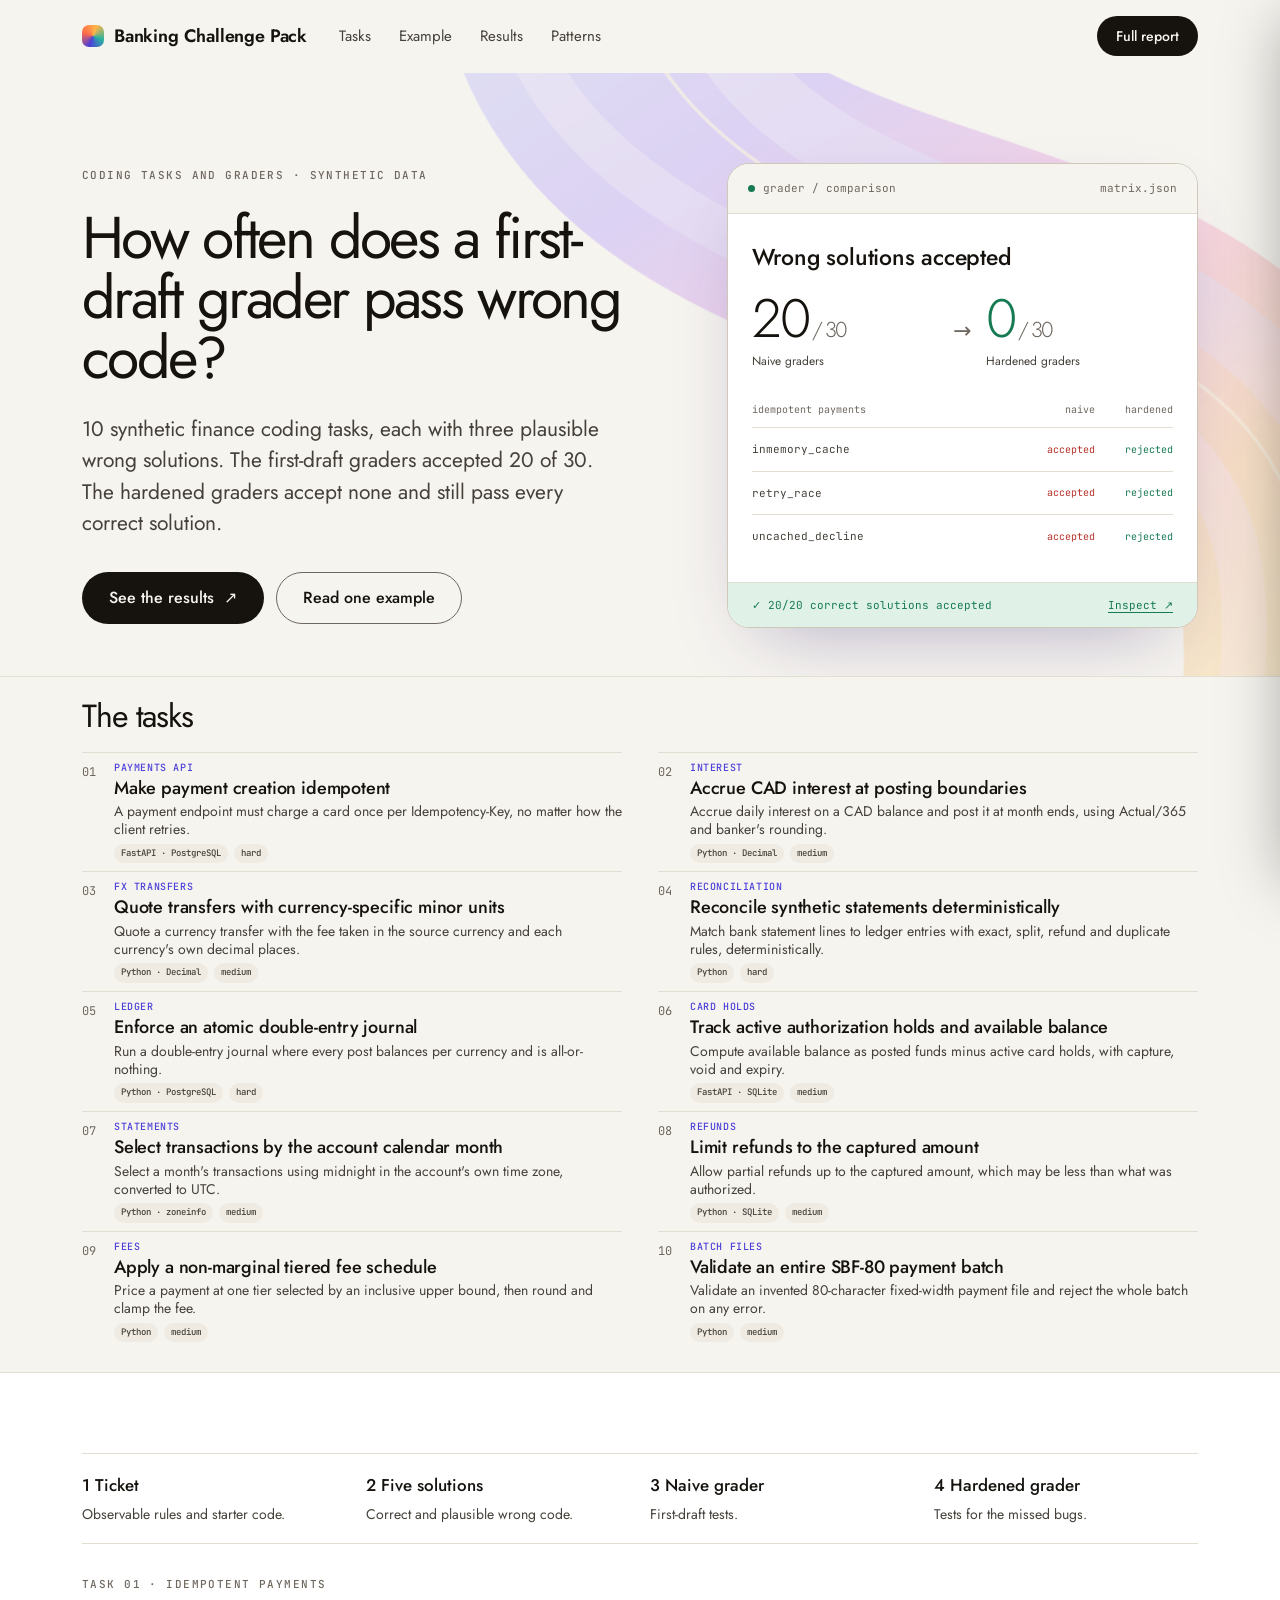
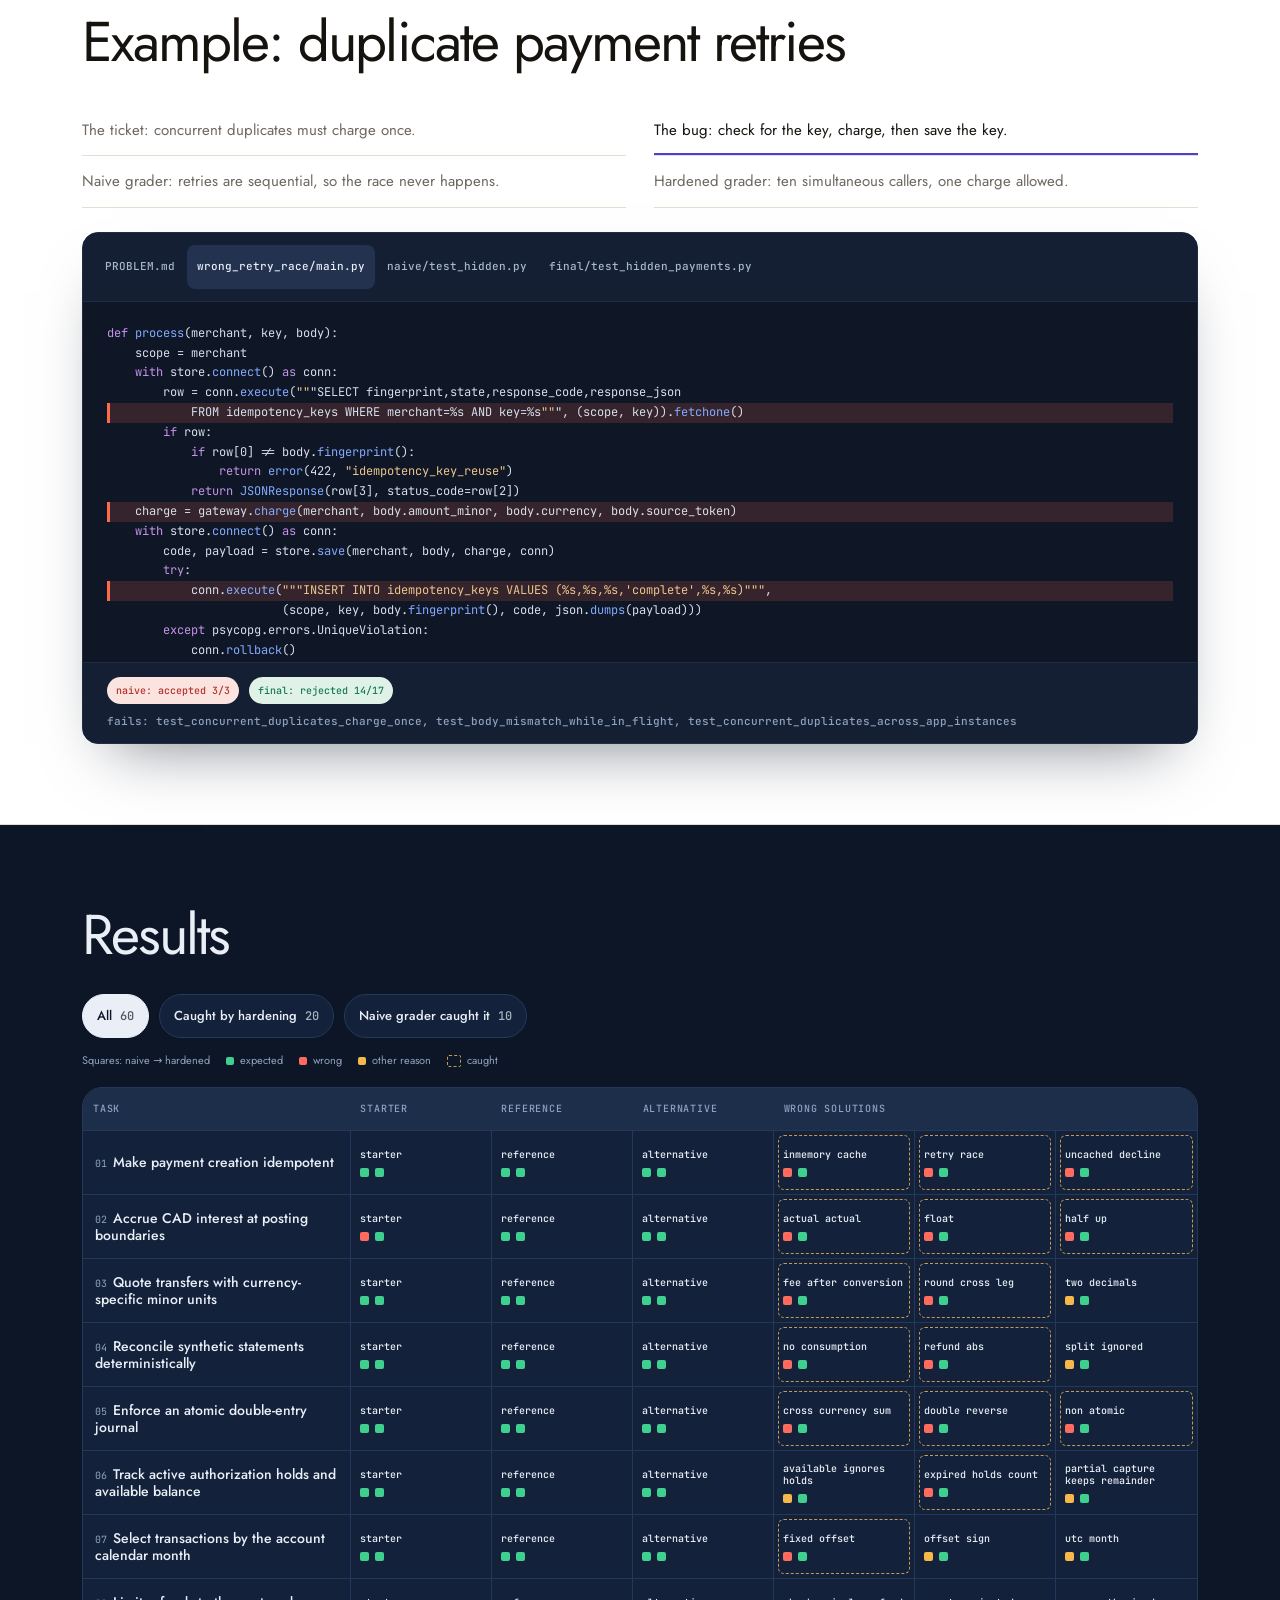
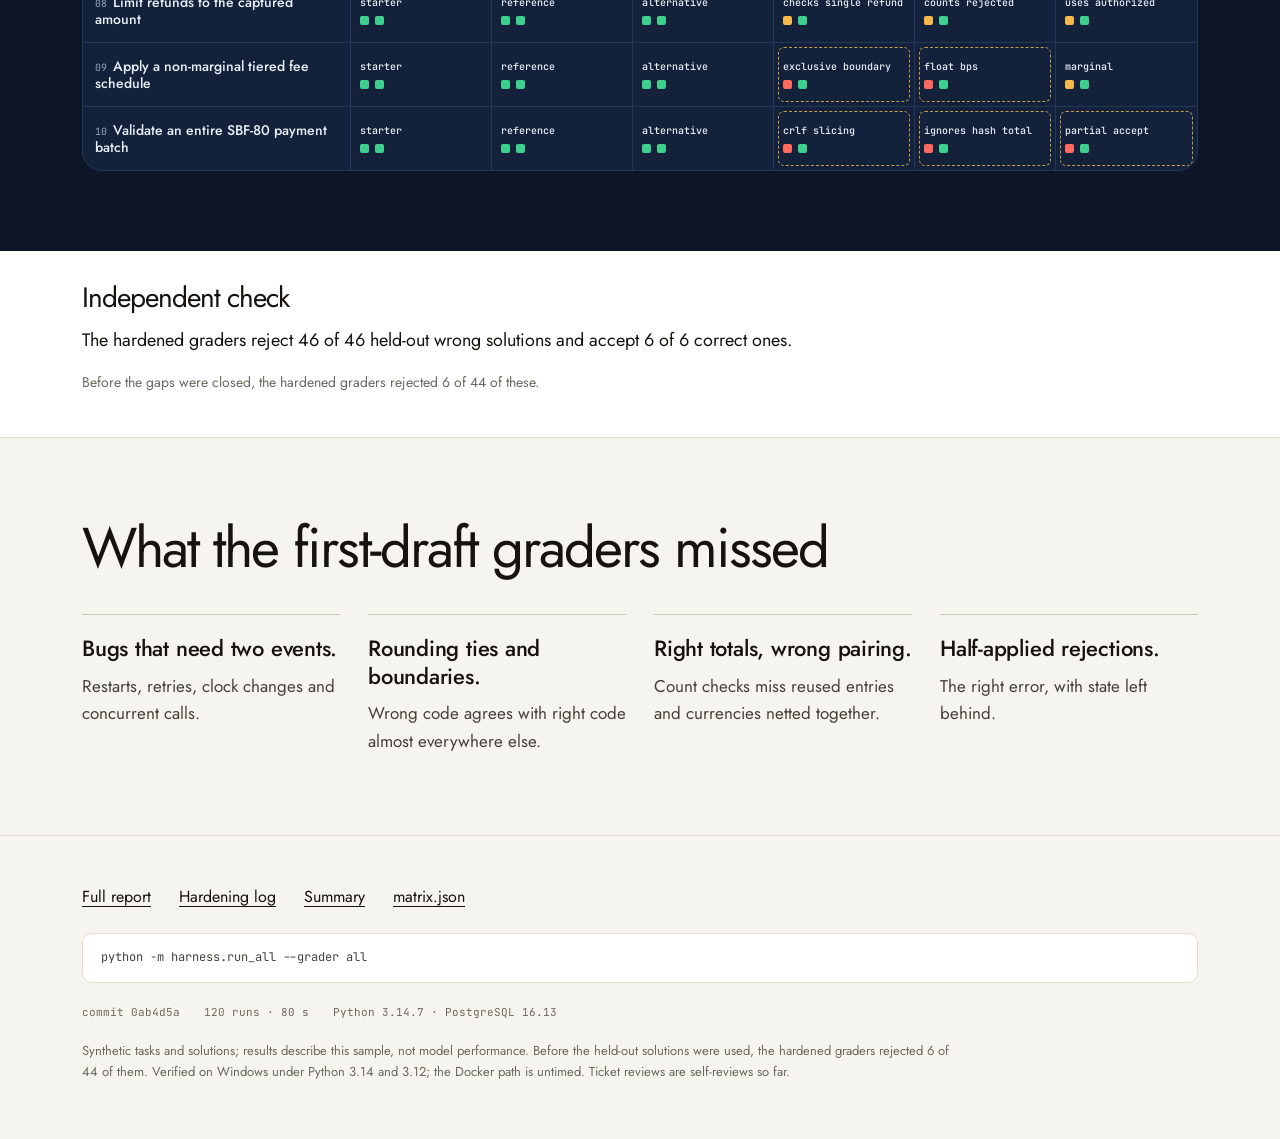
==== commit 520da7b3: "Site fine print: independent baseline and Python 3.12" ====
--- a/site/index.html
+++ b/site/index.html
@@ -99,7 +99,7 @@
   </div>
   <code class="rerun">python -m harness.run_all --grader all</code>
   <div class="runline" id="runline"></div>
-  <p>Synthetic tasks and author-written solutions; results describe this sample, not model performance. Verified natively on Windows; the Docker path is untimed. Blind reviews are self-reviews so far.</p>
+  <p>Synthetic tasks and solutions; results describe this sample, not model performance. Before the held-out solutions were used, the hardened graders rejected 6 of 44 of them. Verified on Windows under Python 3.14 and 3.12; the Docker path is untimed. Ticket reviews are self-reviews so far.</p>
 </div></footer>
 </main>
 
@@ -112,7 +112,7 @@
 
 <script>
 const DATA = {"meta":{"git_sha":"0ab4d5a","dirty":false,"generated_at":"2026-10-22T21:51:48.206859+00:00","wall_s":79.574,"env":{"python":"3.14.7","postgres":"16.13","hypothesis_profile":"ci","platform":"Windows-11-10.0.26200-SP0"}},"runs":[{"task":"01_idempotent_payments","variant":"starter","kind":"starter","grader":"naive","verdict":"ok","outcome":"FAIL","tests":{"total":3,"passed":1,"failed":2,"errors":0,"skipped":0},"failed_tests":["test_hidden::test_retry","test_hidden::test_missing_key"],"must_fail_hit":[],"duration_s":2.594,"predicted_naive":"","stderr_tail":"    def test_retry():\n        gateway = FakeGateway()\n        client = TestClient(create_app(os.environ[\"DATABASE_URL\"], gateway))\n        kwargs = dict(headers={\"X-Merchant-Id\": \"merchant_retry\", \"Idempotency-Key\": str(uuid4())},\n                      json={\"amount_minor\": 100, \"currency\": \"CAD\", \"source_token\": \"token_retry\"})\n        first = client.post(\"/v1/payments\", **kwargs)\n        second = client.post(\"/v1/payments\", **kwargs)\n        assert second.status_code == first.status_code == 201\n\u003e       assert second.json() == first.json()\nE       AssertionError: assert {'amount_mino...t_retry', ...} == {'amount_mino...t_retry', ...}\nE         \nE         Omitting 4 identical items, use -vv to show\nE         Differing items:\nE         {'charge_id': 'd15d03d2-5793-48ab-b775-30c7dc75fd60'} != {'charge_id': 'a4053a58-8ff4-4397-844f-66820ff1fec0'}\nE         {'payment_id': 'e4c0decc-d46d-4c6f-9496-22f194756215'} != {'payment_id': '636c5b84-dfc8-45f9-a50f-f08f0bc5296e'}\nE         Use -v to get more diff\n\n..\\grader\\test_hidden.py:24: AssertionError\n______________________________ test_missing_key _______________________________\n\n    def test_missing_key():\n        client = TestClient(create_app(os.environ[\"DATABASE_URL\"], FakeGateway()))\n        response = client.post(\"/v1/payments\", headers={\"X-Merchant-Id\": \"merchant_none\"},\n                               json={\"amount_minor\": 100, \"currency\": \"CAD\", \"source_token\": \"token\"})\n\u003e       assert response.status_code == 400\nE       assert 201 == 400\nE        +  where 201 = \u003cResponse [201 Created]\u003e.status_code\n\n..\\grader\\test_hidden.py:32: AssertionError\n============================== warnings summary ===============================\n..\\..\\..\\..\\Programs\\Python\\Python314\\Lib\\site-packages\\fastapi\\testclient.py:1\n  C:\\Users\\User\\AppData\\Local\\Programs\\Python\\Python314\\Lib\\site-packages\\fastapi\\testclient.py:1: StarletteDeprecationWarning: Using `httpx` with `starlette.testclient` is deprecated; install `httpx2` instead.\n    from starlette.testclient import TestClient as TestClient  # noqa\n\n-- Docs: https://docs.pytest.org/en/stable/how-to/capture-warnings.html\n- generated xml file: C:\\Users\\User\\AppData\\Local\\Temp\\bcp\\run_nw1dyle5\\junit.xml -\n=========================== short test summary info ===========================\nFAILED ..\\grader\\test_hidden.py::test_retry - AssertionError: assert {'amount...\nFAILED ..\\grader\\test_hidden.py::test_missing_key - assert 201 == 400\n2 failed, 1 passed, 1 warning in 0.95s"},{"task":"01_idempotent_payments","variant":"starter","kind":"starter","grader":"final","verdict":"ok","outcome":"FAIL","tests":{"total":17,"passed":2,"failed":15,"errors":0,"skipped":0},"failed_tests":["test_hidden_payments::test_sequential_retry","test_hidden_payments::test_concurrent_duplicates_charge_once","test_hidden_payments::test_body_mismatch[change0]","test_hidden_payments::test_body_mismatch[change1]","test_hidden_payments::test_body_mismatch[change2]","test_hidden_payments::test_decline_replayed","test_hidden_payments::test_body_mismatch_while_in_flight","test_hidden_payments::test_replay_survives_app_restart","test_hidden_payments::test_required_key[None]","test_hidden_payments::test_required_key[]","test_hidden_payments::test_required_key[[base64]]","test_hidden_payments::test_valid_key_lengths_and_reordered_body[1]","test_hidden_payments::test_valid_key_lengths_and_reordered_body[100]","test_hidden_payments::test_valid_key_lengths_and_reordered_body[255]","test_hidden_payments::test_concurrent_duplicates_across_app_instances"],"must_fail_hit":[],"duration_s":5.191,"predicted_naive":"","stderr_tail":"_ _ _ _ _ _ _ _ _ _ _ _ _ _ _ _ _ _ _ _ _ _ _ _ _ _ _ _ _ _ _ _ _ _ _ _ _ _ _ _\n\nfirst = \u003cResponse [201 Created]\u003e, second = \u003cResponse [201 Created]\u003e\n\n    def same(first, second):\n        assert first.status_code == second.status_code\n\u003e       assert first.json() == second.json()\nE       AssertionError: assert {'amount_mino...t_alpha', ...} == {'amount_mino...t_alpha', ...}\nE         \nE         Omitting 4 identical items, use -vv to show\nE         Differing items:\nE         {'charge_id': 'fd39eeee-362a-4747-b2eb-1af04a1182c4'} != {'charge_id': 'd266ff39-fc9b-4852-b281-be83c4e93e0e'}\nE         {'payment_id': '213ac379-7414-4837-afbb-66a2632bf0b2'} != {'payment_id': '52c0b256-17b2-4fcc-9ab0-b482f0ac9253'}\nE         Use -v to get more diff\n\n..\\grader\\test_hidden_payments.py:35: AssertionError\n============================== warnings summary ===============================\n..\\..\\..\\..\\Programs\\Python\\Python314\\Lib\\site-packages\\fastapi\\testclient.py:1\n  C:\\Users\\User\\AppData\\Local\\Programs\\Python\\Python314\\Lib\\site-packages\\fastapi\\testclient.py:1: StarletteDeprecationWarning: Using `httpx` with `starlette.testclient` is deprecated; install `httpx2` instead.\n    from starlette.testclient import TestClient as TestClient  # noqa\n\n-- Docs: https://docs.pytest.org/en/stable/how-to/capture-warnings.html\n- generated xml file: C:\\Users\\User\\AppData\\Local\\Temp\\bcp\\run_zlv6xmis\\junit.xml -\n=========================== short test summary info ===========================\nFAILED ..\\grader\\test_hidden_payments.py::test_sequential_retry - AssertionEr...\nFAILED ..\\grader\\test_hidden_payments.py::test_concurrent_duplicates_charge_once\nFAILED ..\\grader\\test_hidden_payments.py::test_body_mismatch[change0] - asser...\nFAILED ..\\grader\\test_hidden_payments.py::test_body_mismatch[change1] - asser...\nFAILED ..\\grader\\test_hidden_payments.py::test_body_mismatch[change2] - asser...\nFAILED ..\\grader\\test_hidden_payments.py::test_decline_replayed - AssertionEr...\nFAILED ..\\grader\\test_hidden_payments.py::test_body_mismatch_while_in_flight\nFAILED ..\\grader\\test_hidden_payments.py::test_replay_survives_app_restart - ...\nFAILED ..\\grader\\test_hidden_payments.py::test_required_key[None] - assert 20...\nFAILED ..\\grader\\test_hidden_payments.py::test_required_key[] - assert 201 ==...\nFAILED ..\\grader\\test_hidden_payments.py::test_required_key[[base64]]\nFAILED ..\\grader\\test_hidden_payments.py::test_valid_key_lengths_and_reordered_body[1]\nFAILED ..\\grader\\test_hidden_payments.py::test_valid_key_lengths_and_reordered_body[100]\nFAILED ..\\grader\\test_hidden_payments.py::test_valid_key_lengths_and_reordered_body[255]\nFAILED ..\\grader\\test_hidden_payments.py::test_concurrent_duplicates_across_app_instances\n15 failed, 2 passed, 1 warning in 3.97s"},{"task":"01_idempotent_payments","variant":"reference","kind":"reference","grader":"naive","verdict":"ok","outcome":"PASS","tests":{"total":3,"passed":3,"failed":0,"errors":0,"skipped":0},"failed_tests":[],"must_fail_hit":[],"duration_s":1.932,"predicted_naive":"","stderr_tail":"...                                                                      [100%]\n============================== warnings summary ===============================\n..\\..\\..\\..\\Programs\\Python\\Python314\\Lib\\site-packages\\fastapi\\testclient.py:1\n  C:\\Users\\User\\AppData\\Local\\Programs\\Python\\Python314\\Lib\\site-packages\\fastapi\\testclient.py:1: StarletteDeprecationWarning: Using `httpx` with `starlette.testclient` is deprecated; install `httpx2` instead.\n    from starlette.testclient import TestClient as TestClient  # noqa\n\n-- Docs: https://docs.pytest.org/en/stable/how-to/capture-warnings.html\n- generated xml file: C:\\Users\\User\\AppData\\Local\\Temp\\bcp\\run_f77xlw15\\junit.xml -\n3 passed, 1 warning in 0.64s"},{"task":"01_idempotent_payments","variant":"reference","kind":"reference","grader":"final","verdict":"ok","outcome":"PASS","tests":{"total":17,"passed":17,"failed":0,"errors":0,"skipped":0},"failed_tests":[],"must_fail_hit":[],"duration_s":10.685,"predicted_naive":"","stderr_tail":".................                                                        [100%]\n============================== warnings summary ===============================\n..\\..\\..\\..\\Programs\\Python\\Python314\\Lib\\site-packages\\fastapi\\testclient.py:1\n  C:\\Users\\User\\AppData\\Local\\Programs\\Python\\Python314\\Lib\\site-packages\\fastapi\\testclient.py:1: StarletteDeprecationWarning: Using `httpx` with `starlette.testclient` is deprecated; install `httpx2` instead.\n    from starlette.testclient import TestClient as TestClient  # noqa\n\n-- Docs: https://docs.pytest.org/en/stable/how-to/capture-warnings.html\n- generated xml file: C:\\Users\\User\\AppData\\Local\\Temp\\bcp\\run_8vn9kc_4\\junit.xml -\n17 passed, 1 warning in 9.29s"},{"task":"01_idempotent_payments","variant":"alt_valid","kind":"alt_valid","grader":"naive","verdict":"ok","outcome":"PASS","tests":{"total":3,"passed":3,"failed":0,"errors":0,"skipped":0},"failed_tests":[],"must_fail_hit":[],"duration_s":1.496,"predicted_naive":"","stderr_tail":"...                                                                      [100%]\n============================== warnings summary ===============================\n..\\..\\..\\..\\Programs\\Python\\Python314\\Lib\\site-packages\\fastapi\\testclient.py:1\n  C:\\Users\\User\\AppData\\Local\\Programs\\Python\\Python314\\Lib\\site-packages\\fastapi\\testclient.py:1: StarletteDeprecationWarning: Using `httpx` with `starlette.testclient` is deprecated; install `httpx2` instead.\n    from starlette.testclient import TestClient as TestClient  # noqa\n\n-- Docs: https://docs.pytest.org/en/stable/how-to/capture-warnings.html\n- generated xml file: C:\\Users\\User\\AppData\\Local\\Temp\\bcp\\run_keypjkng\\junit.xml -\n3 passed, 1 warning in 0.72s"},{"task":"01_idempotent_payments","variant":"alt_valid","kind":"alt_valid","grader":"final","verdict":"ok","outcome":"PASS","tests":{"total":17,"passed":17,"failed":0,"errors":0,"skipped":0},"failed_tests":[],"must_fail_hit":[],"duration_s":9.563,"predicted_naive":"","stderr_tail":".................                                                        [100%]\n============================== warnings summary ===============================\n..\\..\\..\\..\\Programs\\Python\\Python314\\Lib\\site-packages\\fastapi\\testclient.py:1\n  C:\\Users\\User\\AppData\\Local\\Programs\\Python\\Python314\\Lib\\site-packages\\fastapi\\testclient.py:1: StarletteDeprecationWarning: Using `httpx` with `starlette.testclient` is deprecated; install `httpx2` instead.\n    from starlette.testclient import TestClient as TestClient  # noqa\n\n-- Docs: https://docs.pytest.org/en/stable/how-to/capture-warnings.html\n- generated xml file: C:\\Users\\User\\AppData\\Local\\Temp\\bcp\\run_vrtv9ow1\\junit.xml -\n17 passed, 1 warning in 7.91s"},{"task":"01_idempotent_payments","variant":"wrong_retry_race","kind":"wrong","grader":"naive","verdict":"false_pass","outcome":"PASS","tests":{"total":3,"passed":3,"failed":0,"errors":0,"skipped":0},"failed_tests":[],"must_fail_hit":[],"duration_s":1.358,"predicted_naive":"false_pass","stderr_tail":"...                                                                      [100%]\n============================== warnings summary ===============================\n..\\..\\..\\..\\Programs\\Python\\Python314\\Lib\\site-packages\\fastapi\\testclient.py:1\n  C:\\Users\\User\\AppData\\Local\\Programs\\Python\\Python314\\Lib\\site-packages\\fastapi\\testclient.py:1: StarletteDeprecationWarning: Using `httpx` with `starlette.testclient` is deprecated; install `httpx2` instead.\n    from starlette.testclient import TestClient as TestClient  # noqa\n\n-- Docs: https://docs.pytest.org/en/stable/how-to/capture-warnings.html\n- generated xml file: C:\\Users\\User\\AppData\\Local\\Temp\\bcp\\run_pn4q7na8\\junit.xml -\n3 passed, 1 warning in 0.69s"},{"task":"01_idempotent_payments","variant":"wrong_retry_race","kind":"wrong","grader":"final","verdict":"ok","outcome":"FAIL","tests":{"total":17,"passed":14,"failed":3,"errors":0,"skipped":0},"failed_tests":["test_hidden_payments::test_concurrent_duplicates_charge_once","test_hidden_payments::test_body_mismatch_while_in_flight","test_hidden_payments::test_concurrent_duplicates_across_app_instances"],"must_fail_hit":["test_concurrent_duplicates_charge_once"],"duration_s":7.187,"predicted_naive":"false_pass","stderr_tail":"                    barrier = threading.Barrier(8, timeout=15)\n    \n                    def call(index):\n                        barrier.wait()\n                        return client.post([left, right][index % 2] + \"/v1/payments\", **args)\n    \n                    responses = list(pool.map(call, range(8)))\n                    successes = [r for r in responses if r.status_code == 201]\n                    assert successes, [r.status_code for r in responses]\n                    for response in responses:\n                        if response.status_code == 409:\n                            assert response.json()[\"error\"][\"code\"] == \"idempotency_request_in_progress\"\n                        else:\n\u003e                           same(successes[0], response)\n\n..\\grader\\test_hidden_payments.py:227: \n_ _ _ _ _ _ _ _ _ _ _ _ _ _ _ _ _ _ _ _ _ _ _ _ _ _ _ _ _ _ _ _ _ _ _ _ _ _ _ _\n\nfirst = \u003cResponse [201 Created]\u003e\nsecond = \u003cResponse [500 Internal Server Error]\u003e\n\n    def same(first, second):\n\u003e       assert first.status_code == second.status_code\nE       assert 201 == 500\nE        +  where 201 = \u003cResponse [201 Created]\u003e.status_code\nE        +  and   500 = \u003cResponse [500 Internal Server Error]\u003e.status_code\n\n..\\grader\\test_hidden_payments.py:34: AssertionError\n============================== warnings summary ===============================\n..\\..\\..\\..\\Programs\\Python\\Python314\\Lib\\site-packages\\fastapi\\testclient.py:1\n  C:\\Users\\User\\AppData\\Local\\Programs\\Python\\Python314\\Lib\\site-packages\\fastapi\\testclient.py:1: StarletteDeprecationWarning: Using `httpx` with `starlette.testclient` is deprecated; install `httpx2` instead.\n    from starlette.testclient import TestClient as TestClient  # noqa\n\n-- Docs: https://docs.pytest.org/en/stable/how-to/capture-warnings.html\n- generated xml file: C:\\Users\\User\\AppData\\Local\\Temp\\bcp\\run_vx501z65\\junit.xml -\n=========================== short test summary info ===========================\nFAILED ..\\grader\\test_hidden_payments.py::test_concurrent_duplicates_charge_once\nFAILED ..\\grader\\test_hidden_payments.py::test_body_mismatch_while_in_flight\nFAILED ..\\grader\\test_hidden_payments.py::test_concurrent_duplicates_across_app_instances\n3 failed, 14 passed, 1 warning in 5.59s"},{"task":"01_idempotent_payments","variant":"wrong_uncached_decline","kind":"wrong","grader":"naive","verdict":"false_pass","outcome":"PASS","tests":{"total":3,"passed":3,"failed":0,"errors":0,"skipped":0},"failed_tests":[],"must_fail_hit":[],"duration_s":1.432,"predicted_naive":"false_pass","stderr_tail":"...                                                                      [100%]\n============================== warnings summary ===============================\n..\\..\\..\\..\\Programs\\Python\\Python314\\Lib\\site-packages\\fastapi\\testclient.py:1\n  C:\\Users\\User\\AppData\\Local\\Programs\\Python\\Python314\\Lib\\site-packages\\fastapi\\testclient.py:1: StarletteDeprecationWarning: Using `httpx` with `starlette.testclient` is deprecated; install `httpx2` instead.\n    from starlette.testclient import TestClient as TestClient  # noqa\n\n-- Docs: https://docs.pytest.org/en/stable/how-to/capture-warnings.html\n- generated xml file: C:\\Users\\User\\AppData\\Local\\Temp\\bcp\\run_yngzjs1_\\junit.xml -\n3 passed, 1 warning in 0.58s"},{"task":"01_idempotent_payments","variant":"wrong_uncached_decline","kind":"wrong","grader":"final","verdict":"ok","outcome":"FAIL","tests":{"total":17,"passed":16,"failed":1,"errors":0,"skipped":0},"failed_tests":["test_hidden_payments::test_decline_replayed"],"must_fail_hit":["test_decline_replayed"],"duration_s":8.994,"predicted_naive":"false_pass","stderr_tail":"......F..........                                                        [100%]\n================================== FAILURES ===================================\n____________________________ test_decline_replayed ____________________________\n\ndatabase_url = 'user=bcp_01_idempotent_payments__wrong_uncached_dec_654_u dbname=bcp_01_idempotent_payments__wrong_uncached_dec_654310eedde4 host=localhost port=54329 password=NdI7LWLaxkm4iSTWzV3qS0Ds'\n\n    def test_decline_replayed(database_url):\n        gateway = Gateway(declined=True)\n        client = TestClient(create_app(database_url, gateway))\n        args = request()\n        first = client.post(\"/v1/payments\", **args)\n        assert first.status_code == 402\n        assert first.json()[\"error\"][\"code\"] == \"card_declined\"\n        same(first, client.post(\"/v1/payments\", **args))\n\u003e       assert len(gateway.calls) == 1\nE       AssertionError: assert 2 == 1\nE        +  where 2 = len([('merchant_alpha', 1250, 'CAD', 'token_synthetic'), ('merchant_alpha', 1250, 'CAD', 'token_synthetic')])\nE        +    where [('merchant_alpha', 1250, 'CAD', 'token_synthetic'), ('merchant_alpha', 1250, 'CAD', 'token_synthetic')] = \u003ctest_hidden_payments.Gateway object at 0x000001BFBB743790\u003e.calls\n\n..\\grader\\test_hidden_payments.py:113: AssertionError\n============================== warnings summary ===============================\n..\\..\\..\\..\\Programs\\Python\\Python314\\Lib\\site-packages\\fastapi\\testclient.py:1\n  C:\\Users\\User\\AppData\\Local\\Programs\\Python\\Python314\\Lib\\site-packages\\fastapi\\testclient.py:1: StarletteDeprecationWarning: Using `httpx` with `starlette.testclient` is deprecated; install `httpx2` instead.\n    from starlette.testclient import TestClient as TestClient  # noqa\n\n-- Docs: https://docs.pytest.org/en/stable/how-to/capture-warnings.html\n- generated xml file: C:\\Users\\User\\AppData\\Local\\Temp\\bcp\\run_f59hd8u2\\junit.xml -\n=========================== short test summary info ===========================\nFAILED ..\\grader\\test_hidden_payments.py::test_decline_replayed - AssertionEr...\n1 failed, 16 passed, 1 warning in 8.33s"},{"task":"01_idempotent_payments","variant":"wrong_inmemory_cache","kind":"wrong","grader":"naive","verdict":"false_pass","outcome":"PASS","tests":{"total":3,"passed":3,"failed":0,"errors":0,"skipped":0},"failed_tests":[],"must_fail_hit":[],"duration_s":1.787,"predicted_naive":"false_pass","stderr_tail":"...                                                                      [100%]\n============================== warnings summary ===============================\n..\\..\\..\\..\\Programs\\Python\\Python314\\Lib\\site-packages\\fastapi\\testclient.py:1\n  C:\\Users\\User\\AppData\\Local\\Programs\\Python\\Python314\\Lib\\site-packages\\fastapi\\testclient.py:1: StarletteDeprecationWarning: Using `httpx` with `starlette.testclient` is deprecated; install `httpx2` instead.\n    from starlette.testclient import TestClient as TestClient  # noqa\n\n-- Docs: https://docs.pytest.org/en/stable/how-to/capture-warnings.html\n- generated xml file: C:\\Users\\User\\AppData\\Local\\Temp\\bcp\\run_vgk1gtxd\\junit.xml -\n3 passed, 1 warning in 0.71s"},{"task":"01_idempotent_payments","variant":"wrong_inmemory_cache","kind":"wrong","grader":"final","verdict":"ok","outcome":"FAIL","tests":{"total":17,"passed":15,"failed":2,"errors":0,"skipped":0},"failed_tests":["test_hidden_payments::test_replay_survives_app_restart","test_hidden_payments::test_concurrent_duplicates_across_app_instances"],"must_fail_hit":["test_replay_survives_app_restart"],"duration_s":6.121,"predicted_naive":"false_pass","stderr_tail":"                        barrier.wait()\n                        return client.post([left, right][index % 2] + \"/v1/payments\", **args)\n    \n                    responses = list(pool.map(call, range(8)))\n                    successes = [r for r in responses if r.status_code == 201]\n                    assert successes, [r.status_code for r in responses]\n                    for response in responses:\n                        if response.status_code == 409:\n                            assert response.json()[\"error\"][\"code\"] == \"idempotency_request_in_progress\"\n                        else:\n\u003e                           same(successes[0], response)\n\n..\\grader\\test_hidden_payments.py:227: \n_ _ _ _ _ _ _ _ _ _ _ _ _ _ _ _ _ _ _ _ _ _ _ _ _ _ _ _ _ _ _ _ _ _ _ _ _ _ _ _\n\nfirst = \u003cResponse [201 Created]\u003e, second = \u003cResponse [201 Created]\u003e\n\n    def same(first, second):\n        assert first.status_code == second.status_code\n\u003e       assert first.json() == second.json()\nE       AssertionError: assert {'amount_mino...t_alpha', ...} == {'amount_mino...t_alpha', ...}\nE         \nE         Omitting 4 identical items, use -vv to show\nE         Differing items:\nE         {'charge_id': '1773f353-f4a5-473a-ac31-f40452de564a'} != {'charge_id': '65240c24-3115-4ca3-9996-5ee9c43c459e'}\nE         {'payment_id': 'a5a8de47-5586-4d10-b85f-820ad75ad37b'} != {'payment_id': 'e2fe76b5-469e-41b7-a66c-0279e393216f'}\nE         Use -v to get more diff\n\n..\\grader\\test_hidden_payments.py:35: AssertionError\n============================== warnings summary ===============================\n..\\..\\..\\..\\Programs\\Python\\Python314\\Lib\\site-packages\\fastapi\\testclient.py:1\n  C:\\Users\\User\\AppData\\Local\\Programs\\Python\\Python314\\Lib\\site-packages\\fastapi\\testclient.py:1: StarletteDeprecationWarning: Using `httpx` with `starlette.testclient` is deprecated; install `httpx2` instead.\n    from starlette.testclient import TestClient as TestClient  # noqa\n\n-- Docs: https://docs.pytest.org/en/stable/how-to/capture-warnings.html\n- generated xml file: C:\\Users\\User\\AppData\\Local\\Temp\\bcp\\run_f5aei643\\junit.xml -\n=========================== short test summary info ===========================\nFAILED ..\\grader\\test_hidden_payments.py::test_replay_survives_app_restart - ...\nFAILED ..\\grader\\test_hidden_payments.py::test_concurrent_duplicates_across_app_instances\n2 failed, 15 passed, 1 warning in 5.35s"},{"task":"02_interest_accrual","variant":"starter","kind":"starter","grader":"naive","verdict":"false_pass","outcome":"PASS","tests":{"total":4,"passed":4,"failed":0,"errors":0,"skipped":0},"failed_tests":[],"must_fail_hit":[],"duration_s":0.75,"predicted_naive":"","stderr_tail":"....                                                                     [100%]\n- generated xml file: C:\\Users\\User\\AppData\\Local\\Temp\\bcp\\run_5i6d48ew\\junit.xml -\n4 passed in 0.03s"},{"task":"02_interest_accrual","variant":"starter","kind":"starter","grader":"final","verdict":"ok","outcome":"FAIL","tests":{"total":33,"passed":24,"failed":9,"errors":0,"skipped":0},"failed_tests":["test_hidden_interest::test_half_cent_ties_bankers[50-0.0365-1]","test_hidden_interest::test_half_cent_ties_bankers[73-0.025-1]","test_hidden_interest::test_half_cent_ties_bankers[25-0.0365-2]","test_hidden_interest::test_half_cent_ties_bankers[237250.00-0.0001-1]","test_hidden_interest::test_half_cent_ties_bankers[237250.00-0.0001-29]","test_hidden_interest::test_large_principal_exact[simple_monthly]","test_hidden_interest::test_large_principal_exact[daily_compound]","test_hidden_interest::test_leap_and_partial","test_hidden_interest::test_accrual_properties"],"must_fail_hit":[],"duration_s":1.002,"predicted_naive":"","stderr_tail":"..\\grader\\test_hidden_interest.py:95: in test_accrual_properties\n    rows = check(principal, annual_rate, start, end, method)\n           ^^^^^^^^^^^^^^^^^^^^^^^^^^^^^^^^^^^^^^^^^^^^^^^^^\n_ _ _ _ _ _ _ _ _ _ _ _ _ _ _ _ _ _ _ _ _ _ _ _ _ _ _ _ _ _ _ _ _ _ _ _ _ _ _ _\n\nprincipal = Decimal('5573.85'), rate = Decimal('0.1500')\nstart = datetime.date(2024, 1, 13), end = datetime.date(2024, 2, 17)\nmethod = 'simple_monthly'\n\n    def check(principal, rate, start, end, method):\n        rows = accrue(principal, rate, start, end, method)\n        for row in rows:\n            assert_money(row.interest)\n            assert_money(row.balance)\n\u003e       assert [(r.posting_date, r.interest, r.balance) for r in rows] == oracle(principal, rate, start, end, method)\nE       AssertionError: assert [(datetime.da...l('5617.37'))] == [(datetime.da...l('5654.31'))]\nE         \nE         Right contains one more item: (datetime.date(2024, 2, 16), Decimal('36.94'), Decimal('5654.31'))\nE         Use -v to get more diff\nE       Failing test case: test_accrual_properties(\nE           cents=557385,\nE           rate=1500,\nE           offset=12,\nE           days=35,\nE           method='simple_monthly',\nE       )\n\n..\\grader\\test_hidden_interest.py:34: AssertionError\n- generated xml file: C:\\Users\\User\\AppData\\Local\\Temp\\bcp\\run__fa9icp6\\junit.xml -\n=========================== short test summary info ===========================\nFAILED ..\\grader\\test_hidden_interest.py::test_half_cent_ties_bankers[50-0.0365-1]\nFAILED ..\\grader\\test_hidden_interest.py::test_half_cent_ties_bankers[73-0.025-1]\nFAILED ..\\grader\\test_hidden_interest.py::test_half_cent_ties_bankers[25-0.0365-2]\nFAILED ..\\grader\\test_hidden_interest.py::test_half_cent_ties_bankers[237250.00-0.0001-1]\nFAILED ..\\grader\\test_hidden_interest.py::test_half_cent_ties_bankers[237250.00-0.0001-29]\nFAILED ..\\grader\\test_hidden_interest.py::test_large_principal_exact[simple_monthly]\nFAILED ..\\grader\\test_hidden_interest.py::test_large_principal_exact[daily_compound]\nFAILED ..\\grader\\test_hidden_interest.py::test_leap_and_partial - AssertionEr...\nFAILED ..\\grader\\test_hidden_interest.py::test_accrual_properties - Assertion...\n9 failed, 24 passed in 0.23s"},{"task":"02_interest_accrual","variant":"reference","kind":"reference","grader":"naive","verdict":"ok","outcome":"PASS","tests":{"total":4,"passed":4,"failed":0,"errors":0,"skipped":0},"failed_tests":[],"must_fail_hit":[],"duration_s":0.798,"predicted_naive":"","stderr_tail":"....                                                                     [100%]\n- generated xml file: C:\\Users\\User\\AppData\\Local\\Temp\\bcp\\run_0d3lpkcz\\junit.xml -\n4 passed in 0.03s"},{"task":"02_interest_accrual","variant":"reference","kind":"reference","grader":"final","verdict":"ok","outcome":"PASS","tests":{"total":33,"passed":33,"failed":0,"errors":0,"skipped":0},"failed_tests":[],"must_fail_hit":[],"duration_s":1.203,"predicted_naive":"","stderr_tail":".................................                                        [100%]\n- generated xml file: C:\\Users\\User\\AppData\\Local\\Temp\\bcp\\run_gngprbsr\\junit.xml -\n33 passed in 0.48s"},{"task":"02_interest_accrual","variant":"alt_valid","kind":"alt_valid","grader":"naive","verdict":"ok","outcome":"PASS","tests":{"total":4,"passed":4,"failed":0,"errors":0,"skipped":0},"failed_tests":[],"must_fail_hit":[],"duration_s":0.711,"predicted_naive":"","stderr_tail":"....                                                                     [100%]\n- generated xml file: C:\\Users\\User\\AppData\\Local\\Temp\\bcp\\run_9vpw220q\\junit.xml -\n4 passed in 0.03s"},{"task":"02_interest_accrual","variant":"alt_valid","kind":"alt_valid","grader":"final","verdict":"ok","outcome":"PASS","tests":{"total":33,"passed":33,"failed":0,"errors":0,"skipped":0},"failed_tests":[],"must_fail_hit":[],"duration_s":0.905,"predicted_naive":"","stderr_tail":".................................                                        [100%]\n- generated xml file: C:\\Users\\User\\AppData\\Local\\Temp\\bcp\\run_r8vq9kl9\\junit.xml -\n33 passed in 0.31s"},{"task":"02_interest_accrual","variant":"wrong_float","kind":"wrong","grader":"naive","verdict":"false_pass","outcome":"PASS","tests":{"total":4,"passed":4,"failed":0,"errors":0,"skipped":0},"failed_tests":[],"must_fail_hit":[],"duration_s":0.489,"predicted_naive":"false_pass","stderr_tail":"....                                                                     [100%]\n- generated xml file: C:\\Users\\User\\AppData\\Local\\Temp\\bcp\\run_g_krp4wo\\junit.xml -\n4 passed in 0.02s"},{"task":"02_interest_accrual","variant":"wrong_float","kind":"wrong","grader":"final","verdict":"ok","outcome":"FAIL","tests":{"total":33,"passed":28,"failed":5,"errors":0,"skipped":0},"failed_tests":["test_hidden_interest::test_half_cent_ties_bankers[50-0.0365-1]","test_hidden_interest::test_half_cent_ties_bankers[73-0.025-1]","test_hidden_interest::test_half_cent_ties_bankers[25-0.0365-2]","test_hidden_interest::test_half_cent_ties_bankers[237250.00-0.0001-1]","test_hidden_interest::test_half_cent_ties_bankers[237250.00-0.0001-29]"],"must_fail_hit":["test_half_cent_ties_bankers"],"duration_s":0.78,"predicted_naive":"false_pass","stderr_tail":"______________ test_half_cent_ties_bankers[237250.00-0.0001-29] _______________\n\nprincipal = '237250.00', rate = '0.0001', days = 29\n\n    @pytest.mark.parametrize(\"principal,rate,days\", [\n        (\"50\", \"0.0365\", 1), (\"73\", \"0.025\", 1), (\"25\", \"0.0365\", 2),\n        (\"237250.00\", \"0.0001\", 1), (\"237250.00\", \"0.0001\", 29),\n        (\"237250.00\", \"0.0001\", 31),\n    ])\n    def test_half_cent_ties_bankers(principal, rate, days):\n        # Search output from tools/find_ties.py, independently cross-checked with Fraction.\n\u003e       check(D(principal), D(rate), date(2026, 1, 1), date(2026, 1, 1) + timedelta(days=days), \"simple_monthly\")\n\n..\\grader\\test_hidden_interest.py:46: \n_ _ _ _ _ _ _ _ _ _ _ _ _ _ _ _ _ _ _ _ _ _ _ _ _ _ _ _ _ _ _ _ _ _ _ _ _ _ _ _\n\nprincipal = Decimal('237250.00'), rate = Decimal('0.0001')\nstart = datetime.date(2026, 1, 1), end = datetime.date(2026, 1, 30)\nmethod = 'simple_monthly'\n\n    def check(principal, rate, start, end, method):\n        rows = accrue(principal, rate, start, end, method)\n        for row in rows:\n            assert_money(row.interest)\n            assert_money(row.balance)\n\u003e       assert [(r.posting_date, r.interest, r.balance) for r in rows] == oracle(principal, rate, start, end, method)\nE       AssertionError: assert [(datetime.da...'237251.89'))] == [(datetime.da...'237251.88'))]\nE         \nE         At index 0 diff: (datetime.date(2026, 1, 29), Decimal('1.89'), Decimal('237251.89')) != (datetime.date(2026, 1, 29), Decimal('1.88'), Decimal('237251.88'))\nE         Use -v to get more diff\n\n..\\grader\\test_hidden_interest.py:34: AssertionError\n- generated xml file: C:\\Users\\User\\AppData\\Local\\Temp\\bcp\\run_r810n6ex\\junit.xml -\n=========================== short test summary info ===========================\nFAILED ..\\grader\\test_hidden_interest.py::test_half_cent_ties_bankers[50-0.0365-1]\nFAILED ..\\grader\\test_hidden_interest.py::test_half_cent_ties_bankers[73-0.025-1]\nFAILED ..\\grader\\test_hidden_interest.py::test_half_cent_ties_bankers[25-0.0365-2]\nFAILED ..\\grader\\test_hidden_interest.py::test_half_cent_ties_bankers[237250.00-0.0001-1]\nFAILED ..\\grader\\test_hidden_interest.py::test_half_cent_ties_bankers[237250.00-0.0001-29]\n5 failed, 28 passed in 0.31s"},{"task":"02_interest_accrual","variant":"wrong_half_up","kind":"wrong","grader":"naive","verdict":"false_pass","outcome":"PASS","tests":{"total":4,"passed":4,"failed":0,"errors":0,"skipped":0},"failed_tests":[],"must_fail_hit":[],"duration_s":0.455,"predicted_naive":"false_pass","stderr_tail":"....                                                                     [100%]\n- generated xml file: C:\\Users\\User\\AppData\\Local\\Temp\\bcp\\run_kg9x67z1\\junit.xml -\n4 passed in 0.02s"},{"task":"02_interest_accrual","variant":"wrong_half_up","kind":"wrong","grader":"final","verdict":"ok","outcome":"FAIL","tests":{"total":33,"passed":28,"failed":5,"errors":0,"skipped":0},"failed_tests":["test_hidden_interest::test_half_cent_ties_bankers[50-0.0365-1]","test_hidden_interest::test_half_cent_ties_bankers[73-0.025-1]","test_hidden_interest::test_half_cent_ties_bankers[25-0.0365-2]","test_hidden_interest::test_half_cent_ties_bankers[237250.00-0.0001-1]","test_hidden_interest::test_half_cent_ties_bankers[237250.00-0.0001-29]"],"must_fail_hit":["test_half_cent_ties_bankers"],"duration_s":0.813,"predicted_naive":"false_pass","stderr_tail":"______________ test_half_cent_ties_bankers[237250.00-0.0001-29] _______________\n\nprincipal = '237250.00', rate = '0.0001', days = 29\n\n    @pytest.mark.parametrize(\"principal,rate,days\", [\n        (\"50\", \"0.0365\", 1), (\"73\", \"0.025\", 1), (\"25\", \"0.0365\", 2),\n        (\"237250.00\", \"0.0001\", 1), (\"237250.00\", \"0.0001\", 29),\n        (\"237250.00\", \"0.0001\", 31),\n    ])\n    def test_half_cent_ties_bankers(principal, rate, days):\n        # Search output from tools/find_ties.py, independently cross-checked with Fraction.\n\u003e       check(D(principal), D(rate), date(2026, 1, 1), date(2026, 1, 1) + timedelta(days=days), \"simple_monthly\")\n\n..\\grader\\test_hidden_interest.py:46: \n_ _ _ _ _ _ _ _ _ _ _ _ _ _ _ _ _ _ _ _ _ _ _ _ _ _ _ _ _ _ _ _ _ _ _ _ _ _ _ _\n\nprincipal = Decimal('237250.00'), rate = Decimal('0.0001')\nstart = datetime.date(2026, 1, 1), end = datetime.date(2026, 1, 30)\nmethod = 'simple_monthly'\n\n    def check(principal, rate, start, end, method):\n        rows = accrue(principal, rate, start, end, method)\n        for row in rows:\n            assert_money(row.interest)\n            assert_money(row.balance)\n\u003e       assert [(r.posting_date, r.interest, r.balance) for r in rows] == oracle(principal, rate, start, end, method)\nE       AssertionError: assert [(datetime.da...'237251.89'))] == [(datetime.da...'237251.88'))]\nE         \nE         At index 0 diff: (datetime.date(2026, 1, 29), Decimal('1.89'), Decimal('237251.89')) != (datetime.date(2026, 1, 29), Decimal('1.88'), Decimal('237251.88'))\nE         Use -v to get more diff\n\n..\\grader\\test_hidden_interest.py:34: AssertionError\n- generated xml file: C:\\Users\\User\\AppData\\Local\\Temp\\bcp\\run_3fbiawui\\junit.xml -\n=========================== short test summary info ===========================\nFAILED ..\\grader\\test_hidden_interest.py::test_half_cent_ties_bankers[50-0.0365-1]\nFAILED ..\\grader\\test_hidden_interest.py::test_half_cent_ties_bankers[73-0.025-1]\nFAILED ..\\grader\\test_hidden_interest.py::test_half_cent_ties_bankers[25-0.0365-2]\nFAILED ..\\grader\\test_hidden_interest.py::test_half_cent_ties_bankers[237250.00-0.0001-1]\nFAILED ..\\grader\\test_hidden_interest.py::test_half_cent_ties_bankers[237250.00-0.0001-29]\n5 failed, 28 passed in 0.33s"},{"task":"02_interest_accrual","variant":"wrong_actual_actual","kind":"wrong","grader":"naive","verdict":"false_pass","outcome":"PASS","tests":{"total":4,"passed":4,"failed":0,"errors":0,"skipped":0},"failed_tests":[],"must_fail_hit":[],"duration_s":0.471,"predicted_naive":"false_pass","stderr_tail":"....                                                                     [100%]\n- generated xml file: C:\\Users\\User\\AppData\\Local\\Temp\\bcp\\run_315f0338\\junit.xml -\n4 passed in 0.02s"},{"task":"02_interest_accrual","variant":"wrong_actual_actual","kind":"wrong","grader":"final","verdict":"ok","outcome":"FAIL","tests":{"total":33,"passed":29,"failed":4,"errors":0,"skipped":0},"failed_tests":["test_hidden_interest::test_large_principal_exact[simple_monthly]","test_hidden_interest::test_large_principal_exact[daily_compound]","test_hidden_interest::test_leap_and_partial","test_hidden_interest::test_accrual_properties"],"must_fail_hit":["test_leap_and_partial","test_large_principal_exact","test_accrual_properties"],"duration_s":0.536,"predicted_naive":"false_pass","stderr_tail":"                   ^^^\n           method=st.sampled_from([\"simple_monthly\", \"daily_compound\"]))\n\n..\\grader\\test_hidden_interest.py:89: \n_ _ _ _ _ _ _ _ _ _ _ _ _ _ _ _ _ _ _ _ _ _ _ _ _ _ _ _ _ _ _ _ _ _ _ _ _ _ _ _\n..\\grader\\test_hidden_interest.py:95: in test_accrual_properties\n    rows = check(principal, annual_rate, start, end, method)\n           ^^^^^^^^^^^^^^^^^^^^^^^^^^^^^^^^^^^^^^^^^^^^^^^^^\n_ _ _ _ _ _ _ _ _ _ _ _ _ _ _ _ _ _ _ _ _ _ _ _ _ _ _ _ _ _ _ _ _ _ _ _ _ _ _ _\n\nprincipal = Decimal('5573.85'), rate = Decimal('0.1500')\nstart = datetime.date(2024, 1, 13), end = datetime.date(2024, 2, 17)\nmethod = 'simple_monthly'\n\n    def check(principal, rate, start, end, method):\n        rows = accrue(principal, rate, start, end, method)\n        for row in rows:\n            assert_money(row.interest)\n            assert_money(row.balance)\n\u003e       assert [(r.posting_date, r.interest, r.balance) for r in rows] == oracle(principal, rate, start, end, method)\nE       AssertionError: assert [(datetime.da...l('5654.08'))] == [(datetime.da...l('5654.31'))]\nE         \nE         At index 0 diff: (datetime.date(2024, 1, 31), Decimal('43.40'), Decimal('5617.25')) != (datetime.date(2024, 1, 31), Decimal('43.52'), Decimal('5617.37'))\nE         Use -v to get more diff\nE       Failing test case: test_accrual_properties(\nE           cents=557385,\nE           rate=1500,\nE           offset=12,\nE           days=35,\nE           method='simple_monthly',\nE       )\n\n..\\grader\\test_hidden_interest.py:34: AssertionError\n- generated xml file: C:\\Users\\User\\AppData\\Local\\Temp\\bcp\\run_a95hbscd\\junit.xml -\n=========================== short test summary info ===========================\nFAILED ..\\grader\\test_hidden_interest.py::test_large_principal_exact[simple_monthly]\nFAILED ..\\grader\\test_hidden_interest.py::test_large_principal_exact[daily_compound]\nFAILED ..\\grader\\test_hidden_interest.py::test_leap_and_partial - AssertionEr...\nFAILED ..\\grader\\test_hidden_interest.py::test_accrual_properties - Assertion...\n4 failed, 29 passed in 0.10s"},{"task":"03_fx_quotes","variant":"starter","kind":"starter","grader":"naive","verdict":"ok","outcome":"FAIL","tests":{"total":4,"passed":1,"failed":3,"errors":0,"skipped":0},"failed_tests":["test_hidden::test_direct_cad_usd","test_hidden::test_ticket_example_cross_quote","test_hidden::test_ticket_example_zero_decimal_currency"],"must_fail_hit":[],"duration_s":0.499,"predicted_naive":"","stderr_tail":"The above exception was the direct cause of the following exception:\n\n    def test_ticket_example_cross_quote():\n        rates = {(\"GBP\", \"USD\"): D(\"1.25\"), (\"USD\", \"CAD\"): D(\"1.40\")}\n\u003e       result = quote_transfer(20000, \"GBP\", \"CAD\", rates, 50)\n                 ^^^^^^^^^^^^^^^^^^^^^^^^^^^^^^^^^^^^^^^^^^^^^^\n\n..\\grader\\test_hidden.py:14: \n_ _ _ _ _ _ _ _ _ _ _ _ _ _ _ _ _ _ _ _ _ _ _ _ _ _ _ _ _ _ _ _ _ _ _ _ _ _ _ _\n\namount_minor = 20000, src = 'GBP', dst = 'CAD'\nrates = {('GBP', 'USD'): Decimal('1.25'), ('USD', 'CAD'): Decimal('1.40')}\nfee_bps = 50\n\n    def quote_transfer(amount_minor, src, dst, rates, fee_bps):\n        validate(amount_minor, src, dst, fee_bps)\n        try:\n            rate = rates[src, dst]\n        except KeyError as exc:\n\u003e           raise RateUnavailable((src, dst)) from exc\nE           fx.models.RateUnavailable: ('GBP', 'CAD')\n\nfx\\quote.py:12: RateUnavailable\n__________________ test_ticket_example_zero_decimal_currency __________________\n\n    def test_ticket_example_zero_decimal_currency():\n        result = quote_transfer(5000, \"CAD\", \"JPY\", {(\"CAD\", \"JPY\"): D(\"110\")}, 0)\n\u003e       assert (result.fee_minor, result.converted_minor) == (0, 5500)\nE       assert (0, 550000) == (0, 5500)\nE         \nE         At index 1 diff: 550000 != 5500\nE         Use -v to get more diff\n\n..\\grader\\test_hidden.py:22: AssertionError\n- generated xml file: C:\\Users\\User\\AppData\\Local\\Temp\\bcp\\run_vd2dl9ix\\junit.xml -\n=========================== short test summary info ===========================\nFAILED ..\\grader\\test_hidden.py::test_direct_cad_usd - AssertionError: assert...\nFAILED ..\\grader\\test_hidden.py::test_ticket_example_cross_quote - fx.models....\nFAILED ..\\grader\\test_hidden.py::test_ticket_example_zero_decimal_currency - ...\n3 failed, 1 passed in 0.05s"},{"task":"03_fx_quotes","variant":"starter","kind":"starter","grader":"final","verdict":"ok","outcome":"FAIL","tests":{"total":22,"passed":16,"failed":6,"errors":0,"skipped":0},"failed_tests":["test_hidden_fx::test_jpy_and_kwd_units","test_hidden_fx::test_cross_has_no_intermediate_rounding","test_hidden_fx::test_source_fee_before_conversion","test_hidden_fx::test_full_precision_cross_rate[1.23456789-1.34567891]","test_hidden_fx::test_full_precision_cross_rate[1.12345678901234567890123456789-1.98765432109876543210987654321]","test_hidden_fx::test_exact_scaling_and_monotonicity"],"must_fail_hit":[],"duration_s":0.687,"predicted_naive":"","stderr_tail":"..\\grader\\test_hidden_fx.py:94: in test_exact_scaling_and_monotonicity\n    first = check(amount, src, dst, rates, bps)\n            ^^^^^^^^^^^^^^^^^^^^^^^^^^^^^^^^^^^\n_ _ _ _ _ _ _ _ _ _ _ _ _ _ _ _ _ _ _ _ _ _ _ _ _ _ _ _ _ _ _ _ _ _ _ _ _ _ _ _\n\namount = 533000, src = 'JPY', dst = 'KWD'\nrates = {('JPY', 'KWD'): Decimal('0.0389')}, bps = 161\n\n    def check(amount, src, dst, rates, bps):\n        before = dict(rates)\n        result = quote_transfer(amount, src, dst, rates, bps)\n        path = (src, dst) if (src, dst) in rates else (src, \"USD\", dst)\n        rate = Fraction(1)\n        for pair in zip(path, path[1:]):\n            rate *= Fraction(rates[pair])\n        fee = nearest(Fraction(amount * bps, 10000))\n        converted = nearest(Fraction(amount - fee, 10**UNITS[src]) * rate * 10**UNITS[dst])\n        assert type(result.fee_minor) is type(result.converted_minor) is int\n        assert result.fee_minor == fee\n\u003e       assert result.converted_minor == converted\nE       AssertionError: assert 20734 == 20399899\nE        +  where 20734 = Quote(fee_minor=8581, converted_minor=20734, rate_used=Decimal('0.0389'), path=('JPY', 'KWD')).converted_minor\nE       Failing test case: test_exact_scaling_and_monotonicity(\nE           amount=533000,\nE           extra=712,\nE           units=389,\nE           bps=161,\nE           pair=('JPY', 'KWD'),\nE       )\n\n..\\grader\\test_hidden_fx.py:26: AssertionError\n- generated xml file: C:\\Users\\User\\AppData\\Local\\Temp\\bcp\\run_w_t94yoy\\junit.xml -\n=========================== short test summary info ===========================\nFAILED ..\\grader\\test_hidden_fx.py::test_jpy_and_kwd_units - AssertionError: ...\nFAILED ..\\grader\\test_hidden_fx.py::test_cross_has_no_intermediate_rounding\nFAILED ..\\grader\\test_hidden_fx.py::test_source_fee_before_conversion - Asser...\nFAILED ..\\grader\\test_hidden_fx.py::test_full_precision_cross_rate[1.23456789-1.34567891]\nFAILED ..\\grader\\test_hidden_fx.py::test_full_precision_cross_rate[1.12345678901234567890123456789-1.98765432109876543210987654321]\nFAILED ..\\grader\\test_hidden_fx.py::test_exact_scaling_and_monotonicity - Ass...\n6 failed, 16 passed in 0.25s"},{"task":"03_fx_quotes","variant":"reference","kind":"reference","grader":"naive","verdict":"ok","outcome":"PASS","tests":{"total":4,"passed":4,"failed":0,"errors":0,"skipped":0},"failed_tests":[],"must_fail_hit":[],"duration_s":0.448,"predicted_naive":"","stderr_tail":"....                                                                     [100%]\n- generated xml file: C:\\Users\\User\\AppData\\Local\\Temp\\bcp\\run_xesc96rd\\junit.xml -\n4 passed in 0.01s"},{"task":"03_fx_quotes","variant":"reference","kind":"reference","grader":"final","verdict":"ok","outcome":"PASS","tests":{"total":22,"passed":22,"failed":0,"errors":0,"skipped":0},"failed_tests":[],"must_fail_hit":[],"duration_s":0.759,"predicted_naive":"","stderr_tail":"......................                                                   [100%]\n- generated xml file: C:\\Users\\User\\AppData\\Local\\Temp\\bcp\\run__63alop2\\junit.xml -\n22 passed in 0.29s"},{"task":"03_fx_quotes","variant":"alt_valid","kind":"alt_valid","grader":"naive","verdict":"ok","outcome":"PASS","tests":{"total":4,"passed":4,"failed":0,"errors":0,"skipped":0},"failed_tests":[],"must_fail_hit":[],"duration_s":0.449,"predicted_naive":"","stderr_tail":"....                                                                     [100%]\n- generated xml file: C:\\Users\\User\\AppData\\Local\\Temp\\bcp\\run_1r15mjgr\\junit.xml -\n4 passed in 0.01s"},{"task":"03_fx_quotes","variant":"alt_valid","kind":"alt_valid","grader":"final","verdict":"ok","outcome":"PASS","tests":{"total":22,"passed":22,"failed":0,"errors":0,"skipped":0},"failed_tests":[],"must_fail_hit":[],"duration_s":0.754,"predicted_naive":"","stderr_tail":"......................                                                   [100%]\n- generated xml file: C:\\Users\\User\\AppData\\Local\\Temp\\bcp\\run_dlunvl9e\\junit.xml -\n22 passed in 0.31s"},{"task":"03_fx_quotes","variant":"wrong_two_decimals","kind":"wrong","grader":"naive","verdict":"ok_wrong_reason","outcome":"FAIL","tests":{"total":4,"passed":3,"failed":1,"errors":0,"skipped":0},"failed_tests":["test_hidden::test_ticket_example_zero_decimal_currency"],"must_fail_hit":[],"duration_s":0.488,"predicted_naive":"ok_wrong_reason","stderr_tail":"..F.                                                                     [100%]\n================================== FAILURES ===================================\n__________________ test_ticket_example_zero_decimal_currency __________________\n\n    def test_ticket_example_zero_decimal_currency():\n        result = quote_transfer(5000, \"CAD\", \"JPY\", {(\"CAD\", \"JPY\"): D(\"110\")}, 0)\n\u003e       assert (result.fee_minor, result.converted_minor) == (0, 5500)\nE       assert (0, 550000) == (0, 5500)\nE         \nE         At index 1 diff: 550000 != 5500\nE         Use -v to get more diff\n\n..\\grader\\test_hidden.py:22: AssertionError\n- generated xml file: C:\\Users\\User\\AppData\\Local\\Temp\\bcp\\run_crk3_cwz\\junit.xml -\n=========================== short test summary info ===========================\nFAILED ..\\grader\\test_hidden.py::test_ticket_example_zero_decimal_currency - ...\n1 failed, 3 passed in 0.05s"},{"task":"03_fx_quotes","variant":"wrong_two_decimals","kind":"wrong","grader":"final","verdict":"ok","outcome":"FAIL","tests":{"total":22,"passed":20,"failed":2,"errors":0,"skipped":0},"failed_tests":["test_hidden_fx::test_jpy_and_kwd_units","test_hidden_fx::test_exact_scaling_and_monotonicity"],"must_fail_hit":["test_jpy_and_kwd_units"],"duration_s":0.686,"predicted_naive":"ok_wrong_reason","stderr_tail":"                   ^^^\n\n..\\grader\\test_hidden_fx.py:90: \n_ _ _ _ _ _ _ _ _ _ _ _ _ _ _ _ _ _ _ _ _ _ _ _ _ _ _ _ _ _ _ _ _ _ _ _ _ _ _ _\n..\\grader\\test_hidden_fx.py:94: in test_exact_scaling_and_monotonicity\n    first = check(amount, src, dst, rates, bps)\n            ^^^^^^^^^^^^^^^^^^^^^^^^^^^^^^^^^^^\n_ _ _ _ _ _ _ _ _ _ _ _ _ _ _ _ _ _ _ _ _ _ _ _ _ _ _ _ _ _ _ _ _ _ _ _ _ _ _ _\n\namount = 533000, src = 'JPY', dst = 'KWD'\nrates = {('JPY', 'KWD'): Decimal('0.0389')}, bps = 161\n\n    def check(amount, src, dst, rates, bps):\n        before = dict(rates)\n        result = quote_transfer(amount, src, dst, rates, bps)\n        path = (src, dst) if (src, dst) in rates else (src, \"USD\", dst)\n        rate = Fraction(1)\n        for pair in zip(path, path[1:]):\n            rate *= Fraction(rates[pair])\n        fee = nearest(Fraction(amount * bps, 10000))\n        converted = nearest(Fraction(amount - fee, 10**UNITS[src]) * rate * 10**UNITS[dst])\n        assert type(result.fee_minor) is type(result.converted_minor) is int\n        assert result.fee_minor == fee\n\u003e       assert result.converted_minor == converted\nE       AssertionError: assert 20400 == 20399899\nE        +  where 20400 = Quote(fee_minor=8581, converted_minor=20400, rate_used=Decimal('0.0389'), path=('JPY', 'KWD')).converted_minor\nE       Failing test case: test_exact_scaling_and_monotonicity(\nE           amount=533000,\nE           extra=712,\nE           units=389,\nE           bps=161,\nE           pair=('JPY', 'KWD'),\nE       )\n\n..\\grader\\test_hidden_fx.py:26: AssertionError\n- generated xml file: C:\\Users\\User\\AppData\\Local\\Temp\\bcp\\run_m_xfckpl\\junit.xml -\n=========================== short test summary info ===========================\nFAILED ..\\grader\\test_hidden_fx.py::test_jpy_and_kwd_units - AssertionError: ...\nFAILED ..\\grader\\test_hidden_fx.py::test_exact_scaling_and_monotonicity - Ass...\n2 failed, 20 passed in 0.23s"},{"task":"03_fx_quotes","variant":"wrong_round_cross_leg","kind":"wrong","grader":"naive","verdict":"false_pass","outcome":"PASS","tests":{"total":4,"passed":4,"failed":0,"errors":0,"skipped":0},"failed_tests":[],"must_fail_hit":[],"duration_s":0.45,"predicted_naive":"false_pass","stderr_tail":"....                                                                     [100%]\n- generated xml file: C:\\Users\\User\\AppData\\Local\\Temp\\bcp\\run_sij0vysq\\junit.xml -\n4 passed in 0.01s"},{"task":"03_fx_quotes","variant":"wrong_round_cross_leg","kind":"wrong","grader":"final","verdict":"ok","outcome":"FAIL","tests":{"total":22,"passed":19,"failed":3,"errors":0,"skipped":0},"failed_tests":["test_hidden_fx::test_cross_has_no_intermediate_rounding","test_hidden_fx::test_full_precision_cross_rate[1.23456789-1.34567891]","test_hidden_fx::test_full_precision_cross_rate[1.12345678901234567890123456789-1.98765432109876543210987654321]"],"must_fail_hit":["test_cross_has_no_intermediate_rounding"],"duration_s":0.799,"predicted_naive":"false_pass","stderr_tail":"\nleft = '1.12345678901234567890123456789'\nright = '1.98765432109876543210987654321'\n\n    @pytest.mark.parametrize(\"left,right\", [\n        (\"1.23456789\", \"1.34567891\"),\n        (\"1.12345678901234567890123456789\", \"1.98765432109876543210987654321\"),\n    ])\n    def test_full_precision_cross_rate(left, right):\n\u003e       check(10**9, \"GBP\", \"CAD\", {(\"GBP\", \"USD\"): D(left), (\"USD\", \"CAD\"): D(right)}, 17)\n\n..\\grader\\test_hidden_fx.py:77: \n_ _ _ _ _ _ _ _ _ _ _ _ _ _ _ _ _ _ _ _ _ _ _ _ _ _ _ _ _ _ _ _ _ _ _ _ _ _ _ _\n\namount = 1000000000, src = 'GBP', dst = 'CAD'\nrates = {('GBP', 'USD'): Decimal('1.12345678901234567890123456789'), ('USD', 'CAD'): Decimal('1.98765432109876543210987654321')}\nbps = 17\n\n    def check(amount, src, dst, rates, bps):\n        before = dict(rates)\n        result = quote_transfer(amount, src, dst, rates, bps)\n        path = (src, dst) if (src, dst) in rates else (src, \"USD\", dst)\n        rate = Fraction(1)\n        for pair in zip(path, path[1:]):\n            rate *= Fraction(rates[pair])\n        fee = nearest(Fraction(amount * bps, 10000))\n        converted = nearest(Fraction(amount - fee, 10**UNITS[src]) * rate * 10**UNITS[dst])\n        assert type(result.fee_minor) is type(result.converted_minor) is int\n        assert result.fee_minor == fee\n\u003e       assert result.converted_minor == converted\nE       AssertionError: assert 2229247566 == 2229247567\nE        +  where 2229247566 = Quote(fee_minor=1700000, converted_minor=2229247566, rate_used=Decimal('2.2330437412481329062372961438336229233322374638011112635269'), path=('GBP', 'USD', 'CAD')).converted_minor\n\n..\\grader\\test_hidden_fx.py:26: AssertionError\n- generated xml file: C:\\Users\\User\\AppData\\Local\\Temp\\bcp\\run_edagtfro\\junit.xml -\n=========================== short test summary info ===========================\nFAILED ..\\grader\\test_hidden_fx.py::test_cross_has_no_intermediate_rounding\nFAILED ..\\grader\\test_hidden_fx.py::test_full_precision_cross_rate[1.23456789-1.34567891]\nFAILED ..\\grader\\test_hidden_fx.py::test_full_precision_cross_rate[1.12345678901234567890123456789-1.98765432109876543210987654321]\n3 failed, 19 passed in 0.35s"},{"task":"03_fx_quotes","variant":"wrong_fee_after_conversion","kind":"wrong","grader":"naive","verdict":"false_pass","outcome":"PASS","tests":{"total":4,"passed":4,"failed":0,"errors":0,"skipped":0},"failed_tests":[],"must_fail_hit":[],"duration_s":0.458,"predicted_naive":"false_pass","stderr_tail":"....                                                                     [100%]\n- generated xml file: C:\\Users\\User\\AppData\\Local\\Temp\\bcp\\run_nxd5tgg6\\junit.xml -\n4 passed in 0.01s"},{"task":"03_fx_quotes","variant":"wrong_fee_after_conversion","kind":"wrong","grader":"final","verdict":"ok","outcome":"FAIL","tests":{"total":22,"passed":18,"failed":4,"errors":0,"skipped":0},"failed_tests":["test_hidden_fx::test_jpy_and_kwd_units","test_hidden_fx::test_source_fee_before_conversion","test_hidden_fx::test_full_precision_cross_rate[1.23456789-1.34567891]","test_hidden_fx::test_exact_scaling_and_monotonicity"],"must_fail_hit":["test_source_fee_before_conversion"],"duration_s":0.685,"predicted_naive":"false_pass","stderr_tail":"..\\grader\\test_hidden_fx.py:90: \n_ _ _ _ _ _ _ _ _ _ _ _ _ _ _ _ _ _ _ _ _ _ _ _ _ _ _ _ _ _ _ _ _ _ _ _ _ _ _ _\n..\\grader\\test_hidden_fx.py:94: in test_exact_scaling_and_monotonicity\n    first = check(amount, src, dst, rates, bps)\n            ^^^^^^^^^^^^^^^^^^^^^^^^^^^^^^^^^^^\n_ _ _ _ _ _ _ _ _ _ _ _ _ _ _ _ _ _ _ _ _ _ _ _ _ _ _ _ _ _ _ _ _ _ _ _ _ _ _ _\n\namount = 533000, src = 'JPY', dst = 'KWD'\nrates = {('JPY', 'KWD'): Decimal('0.0389')}, bps = 161\n\n    def check(amount, src, dst, rates, bps):\n        before = dict(rates)\n        result = quote_transfer(amount, src, dst, rates, bps)\n        path = (src, dst) if (src, dst) in rates else (src, \"USD\", dst)\n        rate = Fraction(1)\n        for pair in zip(path, path[1:]):\n            rate *= Fraction(rates[pair])\n        fee = nearest(Fraction(amount * bps, 10000))\n        converted = nearest(Fraction(amount - fee, 10**UNITS[src]) * rate * 10**UNITS[dst])\n        assert type(result.fee_minor) is type(result.converted_minor) is int\n        assert result.fee_minor == fee\n\u003e       assert result.converted_minor == converted\nE       AssertionError: assert 20399887 == 20399899\nE        +  where 20399887 = Quote(fee_minor=8581, converted_minor=20399887, rate_used=Decimal('0.0389'), path=('JPY', 'KWD')).converted_minor\nE       Failing test case: test_exact_scaling_and_monotonicity(\nE           amount=533000,\nE           extra=712,\nE           units=389,\nE           bps=161,\nE           pair=('JPY', 'KWD'),\nE       )\n\n..\\grader\\test_hidden_fx.py:26: AssertionError\n- generated xml file: C:\\Users\\User\\AppData\\Local\\Temp\\bcp\\run_65odwuby\\junit.xml -\n=========================== short test summary info ===========================\nFAILED ..\\grader\\test_hidden_fx.py::test_jpy_and_kwd_units - AssertionError: ...\nFAILED ..\\grader\\test_hidden_fx.py::test_source_fee_before_conversion - Asser...\nFAILED ..\\grader\\test_hidden_fx.py::test_full_precision_cross_rate[1.23456789-1.34567891]\nFAILED ..\\grader\\test_hidden_fx.py::test_exact_scaling_and_monotonicity - Ass...\n4 failed, 18 passed in 0.24s"},{"task":"04_ledger_reconciliation","variant":"starter","kind":"starter","grader":"naive","verdict":"ok","outcome":"FAIL","tests":{"total":3,"passed":2,"failed":1,"errors":0,"skipped":0},"failed_tests":["test_hidden::test_ticket_worked_example"],"must_fail_hit":[],"duration_s":0.493,"predicted_naive":"","stderr_tail":".F.                                                                      [100%]\n================================== FAILURES ===================================\n_________________________ test_ticket_worked_example __________________________\n\n    def test_ticket_worked_example():\n        statement = [StatementLine(\"s1\", date(2026, 1, 5), 10000, \"INV-1\"),\n                     StatementLine(\"s2\", date(2026, 1, 6), 4000, \"INV-2\"),\n                     StatementLine(\"s3\", date(2026, 1, 7), 6000, \"INV-2\")]\n        ledger = [LedgerEntry(\"l1\", date(2026, 1, 3), 10000, \"INV-1\"),\n                  LedgerEntry(\"l2\", date(2026, 1, 6), 10000, \"INV-2\")]\n        result = reconcile(statement, ledger)\n\u003e       assert len(result.matches) == 2\nE       AssertionError: assert 0 == 2\nE        +  where 0 = len([])\nE        +    where [] = ReconResult(matches=[], unmatched_statement={'s1': 'no_match', 's2': 'no_match', 's3': 'no_match'}, unmatched_ledger={'l1', 'l2'}).matches\n\n..\\grader\\test_hidden.py:19: AssertionError\n- generated xml file: C:\\Users\\User\\AppData\\Local\\Temp\\bcp\\run_8jfutfre\\junit.xml -\n=========================== short test summary info ===========================\nFAILED ..\\grader\\test_hidden.py::test_ticket_worked_example - AssertionError:...\n1 failed, 2 passed in 0.05s"},{"task":"04_ledger_reconciliation","variant":"starter","kind":"starter","grader":"final","verdict":"ok","outcome":"FAIL","tests":{"total":18,"passed":5,"failed":13,"errors":0,"skipped":0},"failed_tests":["test_hidden_recon::test_duplicate_statement_line_left_unmatched","test_hidden_recon::test_split_all_lines","test_hidden_recon::test_refund_kind_and_original_reference","test_hidden_recon::test_tie_breaks_and_window","test_hidden_recon::test_ordering_and_candidate_rules[r1-booking-date]","test_hidden_recon::test_ordering_and_candidate_rules[r1-payments-only]","test_hidden_recon::test_ordering_and_candidate_rules[r2-booking-date]","test_hidden_recon::test_ordering_and_candidate_rules[r2-id]","test_hidden_recon::test_ordering_and_candidate_rules[r2-signed-lines]","test_hidden_recon::test_ordering_and_candidate_rules[r3-booking-date]","test_hidden_recon::test_ordering_and_candidate_rules[r3-id]","test_hidden_recon::test_ordering_and_candidate_rules[r3-statement-order]","test_hidden_recon::test_ground_truth_transforms"],"must_fail_hit":[],"duration_s":0.584,"predicted_naive":"","stderr_tail":"                statement.append(S(sid, DAY, amount, reference))\n                ledger.append(L(lid, DAY, amount + 1, reference))\n                reasons[sid] = \"no_match\"\n                unmatched.add(lid)\n            else:\n                statement.append(S(sid, DAY, amount, reference))\n                ledger.append(L(lid, DAY, amount, reference))\n                truth.add(match([sid], [lid], \"R1\"))\n                if mode == \"duplicate\":\n                    statement.append(S(sid + \"z\", DAY, amount, reference))\n                    reasons[sid + \"z\"] = \"duplicate\"\n        before = (list(statement), list(ledger))\n        result = reconcile(list(reversed(statement)), list(reversed(ledger)))\n\u003e       assert pairs(result) == truth\nE       AssertionError: assert {(frozenset({...'l0'}), 'R1')} == {(frozenset({...'l0'}), 'R1')}\nE         \nE         Extra items in the left set:\nE         (frozenset({'s0z'}), frozenset({'l0'}), 'R1')\nE         Use -v to get more diff\nE       Failing test case: test_ground_truth_transforms(\nE           cases=[('duplicate', 10, 2)],\nE       )\n\n..\\grader\\test_hidden_recon.py:162: AssertionError\n- generated xml file: C:\\Users\\User\\AppData\\Local\\Temp\\bcp\\run_wzoi3k0n\\junit.xml -\n=========================== short test summary info ===========================\nFAILED ..\\grader\\test_hidden_recon.py::test_duplicate_statement_line_left_unmatched\nFAILED ..\\grader\\test_hidden_recon.py::test_split_all_lines - AssertionError:...\nFAILED ..\\grader\\test_hidden_recon.py::test_refund_kind_and_original_reference\nFAILED ..\\grader\\test_hidden_recon.py::test_tie_breaks_and_window - Assertion...\nFAILED ..\\grader\\test_hidden_recon.py::test_ordering_and_candidate_rules[r1-booking-date]\nFAILED ..\\grader\\test_hidden_recon.py::test_ordering_and_candidate_rules[r1-payments-only]\nFAILED ..\\grader\\test_hidden_recon.py::test_ordering_and_candidate_rules[r2-booking-date]\nFAILED ..\\grader\\test_hidden_recon.py::test_ordering_and_candidate_rules[r2-id]\nFAILED ..\\grader\\test_hidden_recon.py::test_ordering_and_candidate_rules[r2-signed-lines]\nFAILED ..\\grader\\test_hidden_recon.py::test_ordering_and_candidate_rules[r3-booking-date]\nFAILED ..\\grader\\test_hidden_recon.py::test_ordering_and_candidate_rules[r3-id]\nFAILED ..\\grader\\test_hidden_recon.py::test_ordering_and_candidate_rules[r3-statement-order]\nFAILED ..\\grader\\test_hidden_recon.py::test_ground_truth_transforms - Asserti...\n13 failed, 5 passed in 0.14s"},{"task":"04_ledger_reconciliation","variant":"reference","kind":"reference","grader":"naive","verdict":"ok","outcome":"PASS","tests":{"total":3,"passed":3,"failed":0,"errors":0,"skipped":0},"failed_tests":[],"must_fail_hit":[],"duration_s":0.455,"predicted_naive":"","stderr_tail":"...                                                                      [100%]\n- generated xml file: C:\\Users\\User\\AppData\\Local\\Temp\\bcp\\run_8a7fr7f9\\junit.xml -\n3 passed in 0.01s"},{"task":"04_ledger_reconciliation","variant":"reference","kind":"reference","grader":"final","verdict":"ok","outcome":"PASS","tests":{"total":18,"passed":18,"failed":0,"errors":0,"skipped":0},"failed_tests":[],"must_fail_hit":[],"duration_s":0.767,"predicted_naive":"","stderr_tail":"..................                                                       [100%]\n- generated xml file: C:\\Users\\User\\AppData\\Local\\Temp\\bcp\\run_0zyy55dh\\junit.xml -\n18 passed in 0.30s"},{"task":"04_ledger_reconciliation","variant":"alt_valid","kind":"alt_valid","grader":"naive","verdict":"ok","outcome":"PASS","tests":{"total":3,"passed":3,"failed":0,"errors":0,"skipped":0},"failed_tests":[],"must_fail_hit":[],"duration_s":0.441,"predicted_naive":"","stderr_tail":"...                                                                      [100%]\n- generated xml file: C:\\Users\\User\\AppData\\Local\\Temp\\bcp\\run_vvl4as1w\\junit.xml -\n3 passed in 0.01s"},{"task":"04_ledger_reconciliation","variant":"alt_valid","kind":"alt_valid","grader":"final","verdict":"ok","outcome":"PASS","tests":{"total":18,"passed":18,"failed":0,"errors":0,"skipped":0},"failed_tests":[],"must_fail_hit":[],"duration_s":0.754,"predicted_naive":"","stderr_tail":"..................                                                       [100%]\n- generated xml file: C:\\Users\\User\\AppData\\Local\\Temp\\bcp\\run_j4o4d9ff\\junit.xml -\n18 passed in 0.29s"},{"task":"04_ledger_reconciliation","variant":"wrong_no_consumption","kind":"wrong","grader":"naive","verdict":"false_pass","outcome":"PASS","tests":{"total":3,"passed":3,"failed":0,"errors":0,"skipped":0},"failed_tests":[],"must_fail_hit":[],"duration_s":0.463,"predicted_naive":"false_pass","stderr_tail":"...                                                                      [100%]\n- generated xml file: C:\\Users\\User\\AppData\\Local\\Temp\\bcp\\run_z2n_yp7t\\junit.xml -\n3 passed in 0.01s"},{"task":"04_ledger_reconciliation","variant":"wrong_no_consumption","kind":"wrong","grader":"final","verdict":"ok","outcome":"FAIL","tests":{"total":18,"passed":14,"failed":4,"errors":0,"skipped":0},"failed_tests":["test_hidden_recon::test_duplicate_statement_line_left_unmatched","test_hidden_recon::test_ordering_and_candidate_rules[r1-statement-order]","test_hidden_recon::test_duplicate_signature_includes_date","test_hidden_recon::test_ground_truth_transforms"],"must_fail_hit":["test_duplicate_statement_line_left_unmatched"],"duration_s":0.58,"predicted_naive":"false_pass","stderr_tail":"                ledger.append(L(lid, DAY, amount, reference))\n                ids = []\n                for j in range(parts):\n                    identifier = f\"{sid}_{j}\"\n                    value = amount // parts if j \u003c parts - 1 else amount - (amount // parts) * (parts - 1)\n                    statement.append(S(identifier, DAY, value, reference))\n                    ids.append(identifier)\n                truth.add(match(ids, [lid], \"R2\"))\n            elif mode == \"noise\":\n                statement.append(S(sid, DAY, amount, reference))\n                ledger.append(L(lid, DAY, amount + 1, reference))\n                reasons[sid] = \"no_match\"\n                unmatched.add(lid)\n            else:\n                statement.append(S(sid, DAY, amount, reference))\n                ledger.append(L(lid, DAY, amount, reference))\n                truth.add(match([sid], [lid], \"R1\"))\n                if mode == \"duplicate\":\n                    statement.append(S(sid + \"z\", DAY, amount, reference))\n                    reasons[sid + \"z\"] = \"duplicate\"\n        before = (list(statement), list(ledger))\n        result = reconcile(list(reversed(statement)), list(reversed(ledger)))\n\u003e       assert pairs(result) == truth\nE       AssertionError: assert {(frozenset({...'l0'}), 'R1')} == {(frozenset({...'l0'}), 'R1')}\nE         \nE         Extra items in the left set:\nE         (frozenset({'s0z'}), frozenset({'l0'}), 'R1')\nE         Use -v to get more diff\nE       Failing test case: test_ground_truth_transforms(\nE           cases=[('duplicate', 10, 2)],\nE       )\n\n..\\grader\\test_hidden_recon.py:162: AssertionError\n- generated xml file: C:\\Users\\User\\AppData\\Local\\Temp\\bcp\\run_h8jt4fu1\\junit.xml -\n=========================== short test summary info ===========================\nFAILED ..\\grader\\test_hidden_recon.py::test_duplicate_statement_line_left_unmatched\nFAILED ..\\grader\\test_hidden_recon.py::test_ordering_and_candidate_rules[r1-statement-order]\nFAILED ..\\grader\\test_hidden_recon.py::test_duplicate_signature_includes_date\nFAILED ..\\grader\\test_hidden_recon.py::test_ground_truth_transforms - Asserti...\n4 failed, 14 passed in 0.10s"},{"task":"04_ledger_reconciliation","variant":"wrong_split_ignored","kind":"wrong","grader":"naive","verdict":"ok_wrong_reason","outcome":"FAIL","tests":{"total":3,"passed":2,"failed":1,"errors":0,"skipped":0},"failed_tests":["test_hidden::test_ticket_worked_example"],"must_fail_hit":[],"duration_s":0.482,"predicted_naive":"ok_wrong_reason","stderr_tail":".F.                                                                      [100%]\n================================== FAILURES ===================================\n_________________________ test_ticket_worked_example __________________________\n\n    def test_ticket_worked_example():\n        statement = [StatementLine(\"s1\", date(2026, 1, 5), 10000, \"INV-1\"),\n                     StatementLine(\"s2\", date(2026, 1, 6), 4000, \"INV-2\"),\n                     StatementLine(\"s3\", date(2026, 1, 7), 6000, \"INV-2\")]\n        ledger = [LedgerEntry(\"l1\", date(2026, 1, 3), 10000, \"INV-1\"),\n                  LedgerEntry(\"l2\", date(2026, 1, 6), 10000, \"INV-2\")]\n        result = reconcile(statement, ledger)\n\u003e       assert len(result.matches) == 2\nE       AssertionError: assert 1 == 2\nE        +  where 1 = len([Match(statement_ids=frozenset({'s1'}), ledger_ids=frozenset({'l1'}), rule='R1')])\nE        +    where [Match(statement_ids=frozenset({'s1'}), ledger_ids=frozenset({'l1'}), rule='R1')] = ReconResult(matches=[Match(statement_ids=frozenset({'s1'}), ledger_ids=frozenset({'l1'}), rule='R1')], unmatched_statement={'s2': 'no_match', 's3': 'no_match'}, unmatched_ledger={'l2'}).matches\n\n..\\grader\\test_hidden.py:19: AssertionError\n- generated xml file: C:\\Users\\User\\AppData\\Local\\Temp\\bcp\\run_4spdb36l\\junit.xml -\n=========================== short test summary info ===========================\nFAILED ..\\grader\\test_hidden.py::test_ticket_worked_example - AssertionError:...\n1 failed, 2 passed in 0.05s"},{"task":"04_ledger_reconciliation","variant":"wrong_split_ignored","kind":"wrong","grader":"final","verdict":"ok","outcome":"FAIL","tests":{"total":18,"passed":13,"failed":5,"errors":0,"skipped":0},"failed_tests":["test_hidden_recon::test_split_all_lines","test_hidden_recon::test_ordering_and_candidate_rules[r2-booking-date]","test_hidden_recon::test_ordering_and_candidate_rules[r2-id]","test_hidden_recon::test_ordering_and_candidate_rules[r2-signed-lines]","test_hidden_recon::test_ground_truth_transforms"],"must_fail_hit":["test_split_all_lines"],"duration_s":0.626,"predicted_naive":"ok_wrong_reason","stderr_tail":"                ids = []\n                for j in range(parts):\n                    identifier = f\"{sid}_{j}\"\n                    value = amount // parts if j \u003c parts - 1 else amount - (amount // parts) * (parts - 1)\n                    statement.append(S(identifier, DAY, value, reference))\n                    ids.append(identifier)\n                truth.add(match(ids, [lid], \"R2\"))\n            elif mode == \"noise\":\n                statement.append(S(sid, DAY, amount, reference))\n                ledger.append(L(lid, DAY, amount + 1, reference))\n                reasons[sid] = \"no_match\"\n                unmatched.add(lid)\n            else:\n                statement.append(S(sid, DAY, amount, reference))\n                ledger.append(L(lid, DAY, amount, reference))\n                truth.add(match([sid], [lid], \"R1\"))\n                if mode == \"duplicate\":\n                    statement.append(S(sid + \"z\", DAY, amount, reference))\n                    reasons[sid + \"z\"] = \"duplicate\"\n        before = (list(statement), list(ledger))\n        result = reconcile(list(reversed(statement)), list(reversed(ledger)))\n\u003e       assert pairs(result) == truth\nE       AssertionError: assert set() == {(frozenset({...'l0'}), 'R2')}\nE         \nE         Extra items in the right set:\nE         (frozenset({'s0_0', 's0_1'}), frozenset({'l0'}), 'R2')\nE         Use -v to get more diff\nE       Failing test case: test_ground_truth_transforms(\nE           cases=[('split', 10, 2)],\nE       )\n\n..\\grader\\test_hidden_recon.py:162: AssertionError\n- generated xml file: C:\\Users\\User\\AppData\\Local\\Temp\\bcp\\run_pw_6kdtc\\junit.xml -\n=========================== short test summary info ===========================\nFAILED ..\\grader\\test_hidden_recon.py::test_split_all_lines - AssertionError:...\nFAILED ..\\grader\\test_hidden_recon.py::test_ordering_and_candidate_rules[r2-booking-date]\nFAILED ..\\grader\\test_hidden_recon.py::test_ordering_and_candidate_rules[r2-id]\nFAILED ..\\grader\\test_hidden_recon.py::test_ordering_and_candidate_rules[r2-signed-lines]\nFAILED ..\\grader\\test_hidden_recon.py::test_ground_truth_transforms - Asserti...\n5 failed, 13 passed in 0.17s"},{"task":"04_ledger_reconciliation","variant":"wrong_refund_abs","kind":"wrong","grader":"naive","verdict":"false_pass","outcome":"PASS","tests":{"total":3,"passed":3,"failed":0,"errors":0,"skipped":0},"failed_tests":[],"must_fail_hit":[],"duration_s":0.451,"predicted_naive":"false_pass","stderr_tail":"...                                                                      [100%]\n- generated xml file: C:\\Users\\User\\AppData\\Local\\Temp\\bcp\\run_h3_l9uod\\junit.xml -\n3 passed in 0.01s"},{"task":"04_ledger_reconciliation","variant":"wrong_refund_abs","kind":"wrong","grader":"final","verdict":"ok","outcome":"FAIL","tests":{"total":18,"passed":17,"failed":1,"errors":0,"skipped":0},"failed_tests":["test_hidden_recon::test_refund_kind_and_original_reference"],"must_fail_hit":["test_refund_kind_and_original_reference"],"duration_s":0.795,"predicted_naive":"false_pass","stderr_tail":"...F..............                                                       [100%]\n================================== FAILURES ===================================\n___________________ test_refund_kind_and_original_reference ___________________\n\n    def test_refund_kind_and_original_reference():\n        statement = [S(\"s\", DAY, -100, \"original\")]\n        ledger = [L(\"payment\", DAY, 100, \"original\"),\n                  L(\"refund\", DAY + timedelta(days=30), 100, \"other\", \"refund\", \"original\")]\n        result = reconcile(statement, ledger)\n\u003e       assert pairs(result) == {match([\"s\"], [\"refund\"], \"R3\")}\nE       AssertionError: assert {(frozenset({...ent'}), 'R1')} == {(frozenset({...und'}), 'R3')}\nE         \nE         Extra items in the left set:\nE         (frozenset({'s'}), frozenset({'payment'}), 'R1')\nE         Extra items in the right set:\nE         (frozenset({'s'}), frozenset({'refund'}), 'R3')\nE         Use -v to get more diff\n\n..\\grader\\test_hidden_recon.py:61: AssertionError\n- generated xml file: C:\\Users\\User\\AppData\\Local\\Temp\\bcp\\run_tlbsilfh\\junit.xml -\n=========================== short test summary info ===========================\nFAILED ..\\grader\\test_hidden_recon.py::test_refund_kind_and_original_reference\n1 failed, 17 passed in 0.33s"},{"task":"05_double_entry","variant":"starter","kind":"starter","grader":"naive","verdict":"ok","outcome":"FAIL","tests":{"total":3,"passed":1,"failed":2,"errors":0,"skipped":0},"failed_tests":["test_hidden::test_unbalanced_rejected","test_hidden::test_ticket_example_post_then_reverse"],"must_fail_hit":[],"duration_s":1.118,"predicted_naive":"","stderr_tail":".FF                                                                      [100%]\n================================== FAILURES ===================================\n__________________________ test_unbalanced_rejected ___________________________\n\n    def test_unbalanced_rejected():\n        s, a, b = accounts()\n\u003e       with pytest.raises(UnbalancedTransaction):\n             ^^^^^^^^^^^^^^^^^^^^^^^^^^^^^^^^^^^^\nE       Failed: DID NOT RAISE \u003cclass 'ledger.models.UnbalancedTransaction'\u003e\n\n..\\grader\\test_hidden.py:23: Failed\n____________________ test_ticket_example_post_then_reverse ____________________\n\n    def test_ticket_example_post_then_reverse():\n        s, cash, revenue = accounts()\n        txn = s.post([Line(cash, \"debit\", 5000), Line(revenue, \"credit\", 5000)], \"sale\")\n        assert (s.balance(cash), s.balance(revenue)) == (5000, -5000)\n\u003e       reversal = s.reverse(txn, \"undo sale\")\n                   ^^^^^^^^^\nE       AttributeError: 'LedgerService' object has no attribute 'reverse'\n\n..\\grader\\test_hidden.py:31: AttributeError\n- generated xml file: C:\\Users\\User\\AppData\\Local\\Temp\\bcp\\run_gyz7sdfc\\junit.xml -\n=========================== short test summary info ===========================\nFAILED ..\\grader\\test_hidden.py::test_unbalanced_rejected - Failed: DID NOT R...\nFAILED ..\\grader\\test_hidden.py::test_ticket_example_post_then_reverse - Attr...\n2 failed, 1 passed in 0.46s"},{"task":"05_double_entry","variant":"starter","kind":"starter","grader":"final","verdict":"ok","outcome":"FAIL","tests":{"total":19,"passed":12,"failed":7,"errors":0,"skipped":0},"failed_tests":["test_hidden_ledger::test_cross_currency_cannot_net","test_hidden_ledger::test_unknown_account_is_atomic","test_hidden_ledger::test_reverse_once","test_hidden_ledger::test_rejections_leave_no_trace","test_hidden_ledger::test_post_validation_priority[lines3-UnknownAccount]","test_hidden_ledger::test_concurrent_reversals_once","test_hidden_ledger.TestJournal::runTest"],"must_fail_hit":[],"duration_s":9.309,"predicted_naive":"","stderr_tail":"\nself = \u003chypothesis.stateful.JournalMachine.TestCase testMethod=runTest\u003e\n\n    def runTest(self):\n\u003e       run_state_machine_as_test(cls, settings=self.settings)\n\n..\\..\\..\\..\\Programs\\Python\\Python314\\Lib\\site-packages\\hypothesis\\stateful.py:507: \n_ _ _ _ _ _ _ _ _ _ _ _ _ _ _ _ _ _ _ _ _ _ _ _ _ _ _ _ _ _ _ _ _ _ _ _ _ _ _ _\n..\\..\\..\\..\\Programs\\Python\\Python314\\Lib\\site-packages\\hypothesis\\stateful.py:271: in run_state_machine_as_test\n    state_machine_test()\n..\\..\\..\\..\\Programs\\Python\\Python314\\Lib\\site-packages\\hypothesis\\stateful.py:122: in run_state_machine\n    @given(st.data())\n               ^^^\n_ _ _ _ _ _ _ _ _ _ _ _ _ _ _ _ _ _ _ _ _ _ _ _ _ _ _ _ _ _ _ _ _ _ _ _ _ _ _ _\n\nself = JournalMachine({})\n\n    @invariant()\n    def balances_match_model(self):\n        for currency, codes in self.accounts.items():\n            assert sum(self.model[a] for a in codes) == 0, currency\n\u003e       assert all(debit == credit for debit, credit in self.service.trial_balance().values())\nE       assert False\nE        +  where False = all(\u003cgenerator object JournalMachine.balances_match_model.\u003clocals\u003e.\u003cgenexpr\u003e at 0x0000026685877840\u003e)\nE       Failing test case: \u003cstate machine\u003e\nE       state = JournalMachine()\nE       state.balances_match_model()\nE       state.teardown()\n\n..\\grader\\test_hidden_ledger.py:222: AssertionError\n- generated xml file: C:\\Users\\User\\AppData\\Local\\Temp\\bcp\\run_24yu533b\\junit.xml -\n=========================== short test summary info ===========================\nFAILED ..\\grader\\test_hidden_ledger.py::test_cross_currency_cannot_net - Fail...\nFAILED ..\\grader\\test_hidden_ledger.py::test_unknown_account_is_atomic - psyc...\nFAILED ..\\grader\\test_hidden_ledger.py::test_reverse_once - AttributeError: '...\nFAILED ..\\grader\\test_hidden_ledger.py::test_rejections_leave_no_trace - Fail...\nFAILED ..\\grader\\test_hidden_ledger.py::test_post_validation_priority[lines3-UnknownAccount]\nFAILED ..\\grader\\test_hidden_ledger.py::test_concurrent_reversals_once - Attr...\nFAILED ..\\grader\\test_hidden_ledger.py::TestJournal::runTest - assert False\n7 failed, 12 passed in 8.58s"},{"task":"05_double_entry","variant":"reference","kind":"reference","grader":"naive","verdict":"ok","outcome":"PASS","tests":{"total":3,"passed":3,"failed":0,"errors":0,"skipped":0},"failed_tests":[],"must_fail_hit":[],"duration_s":1.24,"predicted_naive":"","stderr_tail":"...                                                                      [100%]\n- generated xml file: C:\\Users\\User\\AppData\\Local\\Temp\\bcp\\run_jfemhk6p\\junit.xml -\n3 passed in 0.45s"},{"task":"05_double_entry","variant":"reference","kind":"reference","grader":"final","verdict":"ok","outcome":"PASS","tests":{"total":19,"passed":19,"failed":0,"errors":0,"skipped":0},"failed_tests":[],"must_fail_hit":[],"duration_s":25.485,"predicted_naive":"","stderr_tail":"...................                                                      [100%]\n- generated xml file: C:\\Users\\User\\AppData\\Local\\Temp\\bcp\\run_kfud9fmy\\junit.xml -\n19 passed in 24.12s"},{"task":"05_double_entry","variant":"alt_valid","kind":"alt_valid","grader":"naive","verdict":"ok","outcome":"PASS","tests":{"total":3,"passed":3,"failed":0,"errors":0,"skipped":0},"failed_tests":[],"must_fail_hit":[],"duration_s":1.576,"predicted_naive":"","stderr_tail":"...                                                                      [100%]\n- generated xml file: C:\\Users\\User\\AppData\\Local\\Temp\\bcp\\run_e2n36hoa\\junit.xml -\n3 passed in 0.74s"},{"task":"05_double_entry","variant":"alt_valid","kind":"alt_valid","grader":"final","verdict":"ok","outcome":"PASS","tests":{"total":19,"passed":19,"failed":0,"errors":0,"skipped":0},"failed_tests":[],"must_fail_hit":[],"duration_s":24.442,"predicted_naive":"","stderr_tail":"...................                                                      [100%]\n- generated xml file: C:\\Users\\User\\AppData\\Local\\Temp\\bcp\\run_7domehq8\\junit.xml -\n19 passed in 23.08s"},{"task":"05_double_entry","variant":"wrong_cross_currency_sum","kind":"wrong","grader":"naive","verdict":"false_pass","outcome":"PASS","tests":{"total":3,"passed":3,"failed":0,"errors":0,"skipped":0},"failed_tests":[],"must_fail_hit":[],"duration_s":1.835,"predicted_naive":"false_pass","stderr_tail":"...                                                                      [100%]\n- generated xml file: C:\\Users\\User\\AppData\\Local\\Temp\\bcp\\run_05hj496m\\junit.xml -\n3 passed in 0.73s"},{"task":"05_double_entry","variant":"wrong_cross_currency_sum","kind":"wrong","grader":"final","verdict":"ok","outcome":"FAIL","tests":{"total":19,"passed":17,"failed":2,"errors":0,"skipped":0},"failed_tests":["test_hidden_ledger::test_cross_currency_cannot_net","test_hidden_ledger.TestJournal::runTest"],"must_fail_hit":["test_cross_currency_cannot_net"],"duration_s":12.754,"predicted_naive":"false_pass","stderr_tail":"             ^^^^^^^^^^^^^^^^^^^^^^^^^^^^^^^^^^^^\nE       Failed: DID NOT RAISE \u003cclass 'ledger.models.UnbalancedTransaction'\u003e\n\n..\\grader\\test_hidden_ledger.py:26: Failed\n_____________________________ TestJournal.runTest _____________________________\n\nself = \u003chypothesis.stateful.JournalMachine.TestCase testMethod=runTest\u003e\n\n    def runTest(self):\n\u003e       run_state_machine_as_test(cls, settings=self.settings)\n\n..\\..\\..\\..\\Programs\\Python\\Python314\\Lib\\site-packages\\hypothesis\\stateful.py:507: \n_ _ _ _ _ _ _ _ _ _ _ _ _ _ _ _ _ _ _ _ _ _ _ _ _ _ _ _ _ _ _ _ _ _ _ _ _ _ _ _\n..\\..\\..\\..\\Programs\\Python\\Python314\\Lib\\site-packages\\hypothesis\\stateful.py:271: in run_state_machine_as_test\n    state_machine_test()\n..\\..\\..\\..\\Programs\\Python\\Python314\\Lib\\site-packages\\hypothesis\\stateful.py:122: in run_state_machine\n    @given(st.data())\n               ^^^\n_ _ _ _ _ _ _ _ _ _ _ _ _ _ _ _ _ _ _ _ _ _ _ _ _ _ _ _ _ _ _ _ _ _ _ _ _ _ _ _\n\nself = JournalMachine({})\n\n    @invariant()\n    def balances_match_model(self):\n        for currency, codes in self.accounts.items():\n            assert sum(self.model[a] for a in codes) == 0, currency\n\u003e       assert all(debit == credit for debit, credit in self.service.trial_balance().values())\nE       assert False\nE        +  where False = all(\u003cgenerator object JournalMachine.balances_match_model.\u003clocals\u003e.\u003cgenexpr\u003e at 0x0000026264B68D60\u003e)\nE       Failing test case: \u003cstate machine\u003e\nE       state = JournalMachine()\nE       state.balances_match_model()\nE       state.teardown()\n\n..\\grader\\test_hidden_ledger.py:222: AssertionError\n- generated xml file: C:\\Users\\User\\AppData\\Local\\Temp\\bcp\\run_qodvmnyo\\junit.xml -\n=========================== short test summary info ===========================\nFAILED ..\\grader\\test_hidden_ledger.py::test_cross_currency_cannot_net - Fail...\nFAILED ..\\grader\\test_hidden_ledger.py::TestJournal::runTest - assert False\n2 failed, 17 passed in 11.75s"},{"task":"05_double_entry","variant":"wrong_non_atomic","kind":"wrong","grader":"naive","verdict":"false_pass","outcome":"PASS","tests":{"total":3,"passed":3,"failed":0,"errors":0,"skipped":0},"failed_tests":[],"must_fail_hit":[],"duration_s":1.832,"predicted_naive":"false_pass","stderr_tail":"...                                                                      [100%]\n- generated xml file: C:\\Users\\User\\AppData\\Local\\Temp\\bcp\\run_1mrlk8eu\\junit.xml -\n3 passed in 0.73s"},{"task":"05_double_entry","variant":"wrong_non_atomic","kind":"wrong","grader":"final","verdict":"ok","outcome":"FAIL","tests":{"total":19,"passed":14,"failed":5,"errors":0,"skipped":0},"failed_tests":["test_hidden_ledger::test_cross_currency_cannot_net","test_hidden_ledger::test_unknown_account_is_atomic","test_hidden_ledger::test_rejections_leave_no_trace","test_hidden_ledger::test_concurrent_reversals_once","test_hidden_ledger.TestJournal::runTest"],"must_fail_hit":["test_unknown_account_is_atomic"],"duration_s":11.507,"predicted_naive":"false_pass","stderr_tail":"..\\grader\\test_hidden_ledger.py:163: AssertionError\n_____________________________ TestJournal.runTest _____________________________\n\nself = \u003chypothesis.stateful.JournalMachine.TestCase testMethod=runTest\u003e\n\n    def runTest(self):\n\u003e       run_state_machine_as_test(cls, settings=self.settings)\n\n..\\..\\..\\..\\Programs\\Python\\Python314\\Lib\\site-packages\\hypothesis\\stateful.py:507: \n_ _ _ _ _ _ _ _ _ _ _ _ _ _ _ _ _ _ _ _ _ _ _ _ _ _ _ _ _ _ _ _ _ _ _ _ _ _ _ _\n..\\..\\..\\..\\Programs\\Python\\Python314\\Lib\\site-packages\\hypothesis\\stateful.py:271: in run_state_machine_as_test\n    state_machine_test()\n..\\..\\..\\..\\Programs\\Python\\Python314\\Lib\\site-packages\\hypothesis\\stateful.py:122: in run_state_machine\n    @given(st.data())\n               ^^^\n_ _ _ _ _ _ _ _ _ _ _ _ _ _ _ _ _ _ _ _ _ _ _ _ _ _ _ _ _ _ _ _ _ _ _ _ _ _ _ _\n\nself = JournalMachine({})\n\n    @invariant()\n    def balances_match_model(self):\n        for currency, codes in self.accounts.items():\n            assert sum(self.model[a] for a in codes) == 0, currency\n\u003e       assert all(debit == credit for debit, credit in self.service.trial_balance().values())\nE       assert False\nE        +  where False = all(\u003cgenerator object JournalMachine.balances_match_model.\u003clocals\u003e.\u003cgenexpr\u003e at 0x00000250A9464660\u003e)\nE       Failing test case: \u003cstate machine\u003e\nE       state = JournalMachine()\nE       state.balances_match_model()\nE       state.teardown()\n\n..\\grader\\test_hidden_ledger.py:222: AssertionError\n- generated xml file: C:\\Users\\User\\AppData\\Local\\Temp\\bcp\\run_y4bqjzmt\\junit.xml -\n=========================== short test summary info ===========================\nFAILED ..\\grader\\test_hidden_ledger.py::test_cross_currency_cannot_net - Asse...\nFAILED ..\\grader\\test_hidden_ledger.py::test_unknown_account_is_atomic - Asse...\nFAILED ..\\grader\\test_hidden_ledger.py::test_rejections_leave_no_trace - Asse...\nFAILED ..\\grader\\test_hidden_ledger.py::test_concurrent_reversals_once - asse...\nFAILED ..\\grader\\test_hidden_ledger.py::TestJournal::runTest - assert False\n5 failed, 14 passed in 10.56s"},{"task":"05_double_entry","variant":"wrong_double_reverse","kind":"wrong","grader":"naive","verdict":"false_pass","outcome":"PASS","tests":{"total":3,"passed":3,"failed":0,"errors":0,"skipped":0},"failed_tests":[],"must_fail_hit":[],"duration_s":1.804,"predicted_naive":"false_pass","stderr_tail":"...                                                                      [100%]\n- generated xml file: C:\\Users\\User\\AppData\\Local\\Temp\\bcp\\run_g0vp3js7\\junit.xml -\n3 passed in 0.75s"},{"task":"05_double_entry","variant":"wrong_double_reverse","kind":"wrong","grader":"final","verdict":"ok","outcome":"FAIL","tests":{"total":19,"passed":16,"failed":3,"errors":0,"skipped":0},"failed_tests":["test_hidden_ledger::test_reverse_once","test_hidden_ledger::test_concurrent_reversals_once","test_hidden_ledger.TestJournal::runTest"],"must_fail_hit":["test_reverse_once"],"duration_s":14.25,"predicted_naive":"false_pass","stderr_tail":"\n..\\..\\..\\..\\Programs\\Python\\Python314\\Lib\\site-packages\\hypothesis\\stateful.py:507: \n_ _ _ _ _ _ _ _ _ _ _ _ _ _ _ _ _ _ _ _ _ _ _ _ _ _ _ _ _ _ _ _ _ _ _ _ _ _ _ _\n..\\..\\..\\..\\Programs\\Python\\Python314\\Lib\\site-packages\\hypothesis\\stateful.py:271: in run_state_machine_as_test\n    state_machine_test()\n..\\..\\..\\..\\Programs\\Python\\Python314\\Lib\\site-packages\\hypothesis\\stateful.py:122: in run_state_machine\n    @given(st.data())\n               ^^^\n_ _ _ _ _ _ _ _ _ _ _ _ _ _ _ _ _ _ _ _ _ _ _ _ _ _ _ _ _ _ _ _ _ _ _ _ _ _ _ _\n\nself = JournalMachine({})\n\n    def teardown(self):\n\u003e       assert {a: self.service.balance(a) for a in self.model} == self.model\nE       AssertionError: assert {'00e9f220dc1...CAD3': 0, ...} == {'00e9f220dc1...CAD3': 0, ...}\nE         \nE         Omitting 6 identical items, use -vv to show\nE         Differing items:\nE         {'00e9f220dc1b4b149b41a859c6e37f54_USD2': 9519} != {'00e9f220dc1b4b149b41a859c6e37f54_USD2': 0}\nE         {'00e9f220dc1b4b149b41a859c6e37f54_USD1': -9519} != {'00e9f220dc1b4b149b41a859c6e37f54_USD1': 0}\nE         Use -v to get more diff\nE       Failing test case: \u003cstate machine\u003e\nE       state = JournalMachine()\nE       state.balances_match_model()\nE       state.post_valid(amount=9519, currency='USD', index=1)\nE       state.balances_match_model()\nE       Draw 1: 82\nE       state.reverse(data=data(...))\nE       state.balances_match_model()\nE       Draw 2: 82\nE       state.reverse_again(data=data(...))\nE       state.teardown()\n\n..\\grader\\test_hidden_ledger.py:225: AssertionError\n- generated xml file: C:\\Users\\User\\AppData\\Local\\Temp\\bcp\\run_mij7c67x\\junit.xml -\n=========================== short test summary info ===========================\nFAILED ..\\grader\\test_hidden_ledger.py::test_reverse_once - Failed: DID NOT R...\nFAILED ..\\grader\\test_hidden_ledger.py::test_concurrent_reversals_once - asse...\nFAILED ..\\grader\\test_hidden_ledger.py::TestJournal::runTest - AssertionError...\n3 failed, 16 passed in 13.18s"},{"task":"06_available_balance","variant":"starter","kind":"starter","grader":"naive","verdict":"ok","outcome":"FAIL","tests":{"total":3,"passed":1,"failed":2,"errors":0,"skipped":0},"failed_tests":["test_hidden::test_full_capture","test_hidden::test_ticket_worked_example"],"must_fail_hit":[],"duration_s":1.522,"predicted_naive":"","stderr_tail":"\n    def test_full_capture(tmp_path):\n        client = TestClient(create_app(tmp_path / \"db\", Clock()))\n        result = client.post(\"/accounts/acct_standard/authorizations\", json={\"amount_minor\": 1000})\n        assert result.status_code == 201\n        identifier = result.json()[\"auth_id\"]\n\u003e       assert client.post(f\"/authorizations/{identifier}/capture\", json={\"amount_minor\": 1000}).status_code == 200\nE       AssertionError: assert 404 == 200\nE        +  where 404 = \u003cResponse [404 Not Found]\u003e.status_code\nE        +    where \u003cResponse [404 Not Found]\u003e = post('/authorizations/ee848892101f4f99acd963dea2d919ba/capture', json={'amount_minor': 1000})\nE        +      where post = \u003cstarlette.testclient.TestClient object at 0x00000214E34C96A0\u003e.post\n\n..\\grader\\test_hidden.py:16: AssertionError\n_________________________ test_ticket_worked_example __________________________\n\ntmp_path = WindowsPath('C:/Users/User/AppData/Local/Temp/bcp/run__8mddxi2/pytest-tmp/test_ticket_worked_example0')\n\n    def test_ticket_worked_example(tmp_path):\n        client = TestClient(create_app(tmp_path / \"db\", Clock()))\n        identifier = client.post(\"/accounts/acct_standard/authorizations\", json={\"amount_minor\": 3000}).json()[\"auth_id\"]\n\u003e       assert client.get(\"/accounts/acct_standard/balance\").json() == {\"posted_minor\": 10000, \"available_minor\": 7000}\nE       AssertionError: assert {'available_m...minor': 10000} == {'available_m...minor': 10000}\nE         \nE         Omitting 1 identical items, use -vv to show\nE         Differing items:\nE         {'available_minor': 10000} != {'available_minor': 7000}\nE         Use -v to get more diff\n\n..\\grader\\test_hidden.py:23: AssertionError\n============================== warnings summary ===============================\n..\\..\\..\\..\\Programs\\Python\\Python314\\Lib\\site-packages\\fastapi\\testclient.py:1\n  C:\\Users\\User\\AppData\\Local\\Programs\\Python\\Python314\\Lib\\site-packages\\fastapi\\testclient.py:1: StarletteDeprecationWarning: Using `httpx` with `starlette.testclient` is deprecated; install `httpx2` instead.\n    from starlette.testclient import TestClient as TestClient  # noqa\n\n-- Docs: https://docs.pytest.org/en/stable/how-to/capture-warnings.html\n- generated xml file: C:\\Users\\User\\AppData\\Local\\Temp\\bcp\\run__8mddxi2\\junit.xml -\n=========================== short test summary info ===========================\nFAILED ..\\grader\\test_hidden.py::test_full_capture - AssertionError: assert 4...\nFAILED ..\\grader\\test_hidden.py::test_ticket_worked_example - AssertionError:...\n2 failed, 1 passed, 1 warning in 0.42s"},{"task":"06_available_balance","variant":"starter","kind":"starter","grader":"final","verdict":"ok","outcome":"FAIL","tests":{"total":12,"passed":1,"failed":11,"errors":0,"skipped":0},"failed_tests":["test_hidden_holds::test_existing_holds_reduce_available","test_hidden_holds::test_partial_capture_releases_remainder","test_hidden_holds::test_expiry_exactly_seven_days","test_hidden_holds::test_void_overcapture_and_persistence","test_hidden_holds::test_overdraft_boundary","test_hidden_holds::test_capture_amount_validation_before_closed_status[active]","test_hidden_holds::test_capture_amount_validation_before_closed_status[voided]","test_hidden_holds::test_capture_amount_validation_before_closed_status[captured]","test_hidden_holds::test_capture_amount_validation_before_closed_status[expired]","test_hidden_holds::test_authorization_validation_and_unknown_ids","test_hidden_holds::test_random_operation_model"],"must_fail_hit":[],"duration_s":2.496,"predicted_naive":"","stderr_tail":"                        elif operation == \"capture\" and value \u003e held:\n                            assert result.status_code == 422\n                        else:\n                            assert result.status_code == 200\n                            holds[id][2] = True\n                            if operation == \"capture\":\n                                posted -= value\n\u003e                   assert balance(client, account) == {\"posted_minor\": posted, \"available_minor\": posted - active()}\nE                   AssertionError: assert {'available_m...minor': 10000} == {'available_m...minor': 10000}\nE                     \nE                     Omitting 1 identical items, use -vv to show\nE                     Differing items:\nE                     {'available_minor': 10000} != {'available_minor': 9900}\nE                     Use -v to get more diff\nE                   Failing explicit example: test_random_operation_model(\nE                       flex=False,\nE                       operations=[('authorize', 100, 0), ('void', 1, 0), ('capture', 101, 0)],\nE                   )\n\n..\\grader\\test_hidden_holds.py:176: AssertionError\n============================== warnings summary ===============================\n..\\..\\..\\..\\Programs\\Python\\Python314\\Lib\\site-packages\\fastapi\\testclient.py:1\n  C:\\Users\\User\\AppData\\Local\\Programs\\Python\\Python314\\Lib\\site-packages\\fastapi\\testclient.py:1: StarletteDeprecationWarning: Using `httpx` with `starlette.testclient` is deprecated; install `httpx2` instead.\n    from starlette.testclient import TestClient as TestClient  # noqa\n\n-- Docs: https://docs.pytest.org/en/stable/how-to/capture-warnings.html\n- generated xml file: C:\\Users\\User\\AppData\\Local\\Temp\\bcp\\run_txh_vwdr\\junit.xml -\n=========================== short test summary info ===========================\nFAILED ..\\grader\\test_hidden_holds.py::test_existing_holds_reduce_available\nFAILED ..\\grader\\test_hidden_holds.py::test_partial_capture_releases_remainder\nFAILED ..\\grader\\test_hidden_holds.py::test_expiry_exactly_seven_days - asser...\nFAILED ..\\grader\\test_hidden_holds.py::test_void_overcapture_and_persistence\nFAILED ..\\grader\\test_hidden_holds.py::test_overdraft_boundary - AssertionErr...\nFAILED ..\\grader\\test_hidden_holds.py::test_capture_amount_validation_before_closed_status[active]\nFAILED ..\\grader\\test_hidden_holds.py::test_capture_amount_validation_before_closed_status[voided]\nFAILED ..\\grader\\test_hidden_holds.py::test_capture_amount_validation_before_closed_status[captured]\nFAILED ..\\grader\\test_hidden_holds.py::test_capture_amount_validation_before_closed_status[expired]\nFAILED ..\\grader\\test_hidden_holds.py::test_authorization_validation_and_unknown_ids\nFAILED ..\\grader\\test_hidden_holds.py::test_random_operation_model - Assertio...\n11 failed, 1 passed, 1 warning in 1.63s"},{"task":"06_available_balance","variant":"reference","kind":"reference","grader":"naive","verdict":"ok","outcome":"PASS","tests":{"total":3,"passed":3,"failed":0,"errors":0,"skipped":0},"failed_tests":[],"must_fail_hit":[],"duration_s":1.169,"predicted_naive":"","stderr_tail":"...                                                                      [100%]\n============================== warnings summary ===============================\n..\\..\\..\\..\\Programs\\Python\\Python314\\Lib\\site-packages\\fastapi\\testclient.py:1\n  C:\\Users\\User\\AppData\\Local\\Programs\\Python\\Python314\\Lib\\site-packages\\fastapi\\testclient.py:1: StarletteDeprecationWarning: Using `httpx` with `starlette.testclient` is deprecated; install `httpx2` instead.\n    from starlette.testclient import TestClient as TestClient  # noqa\n\n-- Docs: https://docs.pytest.org/en/stable/how-to/capture-warnings.html\n- generated xml file: C:\\Users\\User\\AppData\\Local\\Temp\\bcp\\run_c1_99e37\\junit.xml -\n3 passed, 1 warning in 0.38s"},{"task":"06_available_balance","variant":"reference","kind":"reference","grader":"final","verdict":"ok","outcome":"PASS","tests":{"total":12,"passed":12,"failed":0,"errors":0,"skipped":0},"failed_tests":[],"must_fail_hit":[],"duration_s":7.002,"predicted_naive":"","stderr_tail":"............                                                             [100%]\n============================== warnings summary ===============================\n..\\..\\..\\..\\Programs\\Python\\Python314\\Lib\\site-packages\\fastapi\\testclient.py:1\n  C:\\Users\\User\\AppData\\Local\\Programs\\Python\\Python314\\Lib\\site-packages\\fastapi\\testclient.py:1: StarletteDeprecationWarning: Using `httpx` with `starlette.testclient` is deprecated; install `httpx2` instead.\n    from starlette.testclient import TestClient as TestClient  # noqa\n\n-- Docs: https://docs.pytest.org/en/stable/how-to/capture-warnings.html\n- generated xml file: C:\\Users\\User\\AppData\\Local\\Temp\\bcp\\run_bcpsz0w9\\junit.xml -\n12 passed, 1 warning in 6.36s"},{"task":"06_available_balance","variant":"alt_valid","kind":"alt_valid","grader":"naive","verdict":"ok","outcome":"PASS","tests":{"total":3,"passed":3,"failed":0,"errors":0,"skipped":0},"failed_tests":[],"must_fail_hit":[],"duration_s":1.914,"predicted_naive":"","stderr_tail":"...                                                                      [100%]\n============================== warnings summary ===============================\n..\\..\\..\\..\\Programs\\Python\\Python314\\Lib\\site-packages\\fastapi\\testclient.py:1\n  C:\\Users\\User\\AppData\\Local\\Programs\\Python\\Python314\\Lib\\site-packages\\fastapi\\testclient.py:1: StarletteDeprecationWarning: Using `httpx` with `starlette.testclient` is deprecated; install `httpx2` instead.\n    from starlette.testclient import TestClient as TestClient  # noqa\n\n-- Docs: https://docs.pytest.org/en/stable/how-to/capture-warnings.html\n- generated xml file: C:\\Users\\User\\AppData\\Local\\Temp\\bcp\\run_x2y_gfhz\\junit.xml -\n3 passed, 1 warning in 0.96s"},{"task":"06_available_balance","variant":"alt_valid","kind":"alt_valid","grader":"final","verdict":"ok","outcome":"PASS","tests":{"total":12,"passed":12,"failed":0,"errors":0,"skipped":0},"failed_tests":[],"must_fail_hit":[],"duration_s":7.506,"predicted_naive":"","stderr_tail":"............                                                             [100%]\n============================== warnings summary ===============================\n..\\..\\..\\..\\Programs\\Python\\Python314\\Lib\\site-packages\\fastapi\\testclient.py:1\n  C:\\Users\\User\\AppData\\Local\\Programs\\Python\\Python314\\Lib\\site-packages\\fastapi\\testclient.py:1: StarletteDeprecationWarning: Using `httpx` with `starlette.testclient` is deprecated; install `httpx2` instead.\n    from starlette.testclient import TestClient as TestClient  # noqa\n\n-- Docs: https://docs.pytest.org/en/stable/how-to/capture-warnings.html\n- generated xml file: C:\\Users\\User\\AppData\\Local\\Temp\\bcp\\run_v6c5a8xv\\junit.xml -\n12 passed, 1 warning in 6.24s"},{"task":"06_available_balance","variant":"wrong_available_ignores_holds","kind":"wrong","grader":"naive","verdict":"ok_wrong_reason","outcome":"FAIL","tests":{"total":3,"passed":2,"failed":1,"errors":0,"skipped":0},"failed_tests":["test_hidden::test_ticket_worked_example"],"must_fail_hit":[],"duration_s":1.727,"predicted_naive":"ok_wrong_reason","stderr_tail":".F.                                                                      [100%]\n================================== FAILURES ===================================\n_________________________ test_ticket_worked_example __________________________\n\ntmp_path = WindowsPath('C:/Users/User/AppData/Local/Temp/bcp/run_gi3g8o50/pytest-tmp/test_ticket_worked_example0')\n\n    def test_ticket_worked_example(tmp_path):\n        client = TestClient(create_app(tmp_path / \"db\", Clock()))\n        identifier = client.post(\"/accounts/acct_standard/authorizations\", json={\"amount_minor\": 3000}).json()[\"auth_id\"]\n\u003e       assert client.get(\"/accounts/acct_standard/balance\").json() == {\"posted_minor\": 10000, \"available_minor\": 7000}\nE       AssertionError: assert {'available_m...minor': 10000} == {'available_m...minor': 10000}\nE         \nE         Omitting 1 identical items, use -vv to show\nE         Differing items:\nE         {'available_minor': 10000} != {'available_minor': 7000}\nE         Use -v to get more diff\n\n..\\grader\\test_hidden.py:23: AssertionError\n============================== warnings summary ===============================\n..\\..\\..\\..\\Programs\\Python\\Python314\\Lib\\site-packages\\fastapi\\testclient.py:1\n  C:\\Users\\User\\AppData\\Local\\Programs\\Python\\Python314\\Lib\\site-packages\\fastapi\\testclient.py:1: StarletteDeprecationWarning: Using `httpx` with `starlette.testclient` is deprecated; install `httpx2` instead.\n    from starlette.testclient import TestClient as TestClient  # noqa\n\n-- Docs: https://docs.pytest.org/en/stable/how-to/capture-warnings.html\n- generated xml file: C:\\Users\\User\\AppData\\Local\\Temp\\bcp\\run_gi3g8o50\\junit.xml -\n=========================== short test summary info ===========================\nFAILED ..\\grader\\test_hidden.py::test_ticket_worked_example - AssertionError:...\n1 failed, 2 passed, 1 warning in 0.82s"},{"task":"06_available_balance","variant":"wrong_available_ignores_holds","kind":"wrong","grader":"final","verdict":"ok","outcome":"FAIL","tests":{"total":12,"passed":7,"failed":5,"errors":0,"skipped":0},"failed_tests":["test_hidden_holds::test_existing_holds_reduce_available","test_hidden_holds::test_expiry_exactly_seven_days","test_hidden_holds::test_void_overcapture_and_persistence","test_hidden_holds::test_overdraft_boundary","test_hidden_holds::test_random_operation_model"],"must_fail_hit":["test_existing_holds_reduce_available"],"duration_s":3.064,"predicted_naive":"ok_wrong_reason","stderr_tail":"                        id = list(holds)[index % len(holds)]\n                        held, at, closed = holds[id]\n                        args = {\"json\": {\"amount_minor\": value}} if operation == \"capture\" else {}\n                        result = client.post(f\"/authorizations/{id}/{operation}\", **args)\n                        if closed or clock.at \u003e= at + timedelta(days=7):\n                            assert result.status_code == 409\n                        elif operation == \"capture\" and value \u003e held:\n                            assert result.status_code == 422\n                        else:\n                            assert result.status_code == 200\n                            holds[id][2] = True\n                            if operation == \"capture\":\n                                posted -= value\n\u003e                   assert balance(client, account) == {\"posted_minor\": posted, \"available_minor\": posted - active()}\nE                   AssertionError: assert {'available_m...minor': 10000} == {'available_m...minor': 10000}\nE                     \nE                     Omitting 1 identical items, use -vv to show\nE                     Differing items:\nE                     {'available_minor': 10000} != {'available_minor': 9900}\nE                     Use -v to get more diff\nE                   Failing explicit example: test_random_operation_model(\nE                       flex=False,\nE                       operations=[('authorize', 100, 0), ('void', 1, 0), ('capture', 101, 0)],\nE                   )\n\n..\\grader\\test_hidden_holds.py:176: AssertionError\n============================== warnings summary ===============================\n..\\..\\..\\..\\Programs\\Python\\Python314\\Lib\\site-packages\\fastapi\\testclient.py:1\n  C:\\Users\\User\\AppData\\Local\\Programs\\Python\\Python314\\Lib\\site-packages\\fastapi\\testclient.py:1: StarletteDeprecationWarning: Using `httpx` with `starlette.testclient` is deprecated; install `httpx2` instead.\n    from starlette.testclient import TestClient as TestClient  # noqa\n\n-- Docs: https://docs.pytest.org/en/stable/how-to/capture-warnings.html\n- generated xml file: C:\\Users\\User\\AppData\\Local\\Temp\\bcp\\run_gbl0mqkj\\junit.xml -\n=========================== short test summary info ===========================\nFAILED ..\\grader\\test_hidden_holds.py::test_existing_holds_reduce_available\nFAILED ..\\grader\\test_hidden_holds.py::test_expiry_exactly_seven_days - asser...\nFAILED ..\\grader\\test_hidden_holds.py::test_void_overcapture_and_persistence\nFAILED ..\\grader\\test_hidden_holds.py::test_overdraft_boundary - AssertionErr...\nFAILED ..\\grader\\test_hidden_holds.py::test_random_operation_model - Assertio...\n5 failed, 7 passed, 1 warning in 2.10s"},{"task":"06_available_balance","variant":"wrong_partial_capture_keeps_remainder","kind":"wrong","grader":"naive","verdict":"ok_wrong_reason","outcome":"FAIL","tests":{"total":3,"passed":2,"failed":1,"errors":0,"skipped":0},"failed_tests":["test_hidden::test_ticket_worked_example"],"must_fail_hit":[],"duration_s":1.705,"predicted_naive":"ok_wrong_reason","stderr_tail":".F.                                                                      [100%]\n================================== FAILURES ===================================\n_________________________ test_ticket_worked_example __________________________\n\ntmp_path = WindowsPath('C:/Users/User/AppData/Local/Temp/bcp/run_zjxtelld/pytest-tmp/test_ticket_worked_example0')\n\n    def test_ticket_worked_example(tmp_path):\n        client = TestClient(create_app(tmp_path / \"db\", Clock()))\n        identifier = client.post(\"/accounts/acct_standard/authorizations\", json={\"amount_minor\": 3000}).json()[\"auth_id\"]\n        assert client.get(\"/accounts/acct_standard/balance\").json() == {\"posted_minor\": 10000, \"available_minor\": 7000}\n        assert client.post(f\"/authorizations/{identifier}/capture\", json={\"amount_minor\": 1200}).status_code == 200\n\u003e       assert client.get(\"/accounts/acct_standard/balance\").json() == {\"posted_minor\": 8800, \"available_minor\": 8800}\nE       AssertionError: assert {'available_m..._minor': 8800} == {'available_m..._minor': 8800}\nE         \nE         Omitting 1 identical items, use -vv to show\nE         Differing items:\nE         {'available_minor': 7000} != {'available_minor': 8800}\nE         Use -v to get more diff\n\n..\\grader\\test_hidden.py:25: AssertionError\n============================== warnings summary ===============================\n..\\..\\..\\..\\Programs\\Python\\Python314\\Lib\\site-packages\\fastapi\\testclient.py:1\n  C:\\Users\\User\\AppData\\Local\\Programs\\Python\\Python314\\Lib\\site-packages\\fastapi\\testclient.py:1: StarletteDeprecationWarning: Using `httpx` with `starlette.testclient` is deprecated; install `httpx2` instead.\n    from starlette.testclient import TestClient as TestClient  # noqa\n\n-- Docs: https://docs.pytest.org/en/stable/how-to/capture-warnings.html\n- generated xml file: C:\\Users\\User\\AppData\\Local\\Temp\\bcp\\run_zjxtelld\\junit.xml -\n=========================== short test summary info ===========================\nFAILED ..\\grader\\test_hidden.py::test_ticket_worked_example - AssertionError:...\n1 failed, 2 passed, 1 warning in 0.79s"},{"task":"06_available_balance","variant":"wrong_partial_capture_keeps_remainder","kind":"wrong","grader":"final","verdict":"ok","outcome":"FAIL","tests":{"total":12,"passed":9,"failed":3,"errors":0,"skipped":0},"failed_tests":["test_hidden_holds::test_partial_capture_releases_remainder","test_hidden_holds::test_capture_amount_validation_before_closed_status[captured]","test_hidden_holds::test_random_operation_model"],"must_fail_hit":["test_partial_capture_releases_remainder"],"duration_s":4.512,"predicted_naive":"ok_wrong_reason","stderr_tail":"                        elif operation == \"capture\" and value \u003e held:\n                            assert result.status_code == 422\n                        else:\n                            assert result.status_code == 200\n                            holds[id][2] = True\n                            if operation == \"capture\":\n                                posted -= value\n\u003e                   assert balance(client, account) == {\"posted_minor\": posted, \"available_minor\": posted - active()}\nE                   AssertionError: assert {'available_m..._minor': 9713} == {'available_m..._minor': 9713}\nE                     \nE                     Omitting 1 identical items, use -vv to show\nE                     Differing items:\nE                     {'available_minor': 9016} != {'available_minor': 9360}\nE                     Use -v to get more diff\nE                   Failing test case: test_random_operation_model(\nE                       flex=False,\nE                       operations=[('void', 11093, 11),\nE                        ('authorize', 1303, 12),\nE                        ('void', 402, 0),\nE                        ('capture', 2133, 34),\nE                        ('authorize', 353, 40),\nE                        ('authorize', 631, 48),\nE                        ('capture', 392, 27),\nE                        ('capture', 287, 41),\nE                        ('authorize', 66, 9)],\nE                   )\n\n..\\grader\\test_hidden_holds.py:176: AssertionError\n============================== warnings summary ===============================\n..\\..\\..\\..\\Programs\\Python\\Python314\\Lib\\site-packages\\fastapi\\testclient.py:1\n  C:\\Users\\User\\AppData\\Local\\Programs\\Python\\Python314\\Lib\\site-packages\\fastapi\\testclient.py:1: StarletteDeprecationWarning: Using `httpx` with `starlette.testclient` is deprecated; install `httpx2` instead.\n    from starlette.testclient import TestClient as TestClient  # noqa\n\n-- Docs: https://docs.pytest.org/en/stable/how-to/capture-warnings.html\n- generated xml file: C:\\Users\\User\\AppData\\Local\\Temp\\bcp\\run_tlnx_lkl\\junit.xml -\n=========================== short test summary info ===========================\nFAILED ..\\grader\\test_hidden_holds.py::test_partial_capture_releases_remainder\nFAILED ..\\grader\\test_hidden_holds.py::test_capture_amount_validation_before_closed_status[captured]\nFAILED ..\\grader\\test_hidden_holds.py::test_random_operation_model - Assertio...\n3 failed, 9 passed, 1 warning in 3.64s"},{"task":"06_available_balance","variant":"wrong_expired_holds_count","kind":"wrong","grader":"naive","verdict":"false_pass","outcome":"PASS","tests":{"total":3,"passed":3,"failed":0,"errors":0,"skipped":0},"failed_tests":[],"must_fail_hit":[],"duration_s":1.707,"predicted_naive":"false_pass","stderr_tail":"...                                                                      [100%]\n============================== warnings summary ===============================\n..\\..\\..\\..\\Programs\\Python\\Python314\\Lib\\site-packages\\fastapi\\testclient.py:1\n  C:\\Users\\User\\AppData\\Local\\Programs\\Python\\Python314\\Lib\\site-packages\\fastapi\\testclient.py:1: StarletteDeprecationWarning: Using `httpx` with `starlette.testclient` is deprecated; install `httpx2` instead.\n    from starlette.testclient import TestClient as TestClient  # noqa\n\n-- Docs: https://docs.pytest.org/en/stable/how-to/capture-warnings.html\n- generated xml file: C:\\Users\\User\\AppData\\Local\\Temp\\bcp\\run_e1d247e1\\junit.xml -\n3 passed, 1 warning in 0.85s"},{"task":"06_available_balance","variant":"wrong_expired_holds_count","kind":"wrong","grader":"final","verdict":"ok","outcome":"FAIL","tests":{"total":12,"passed":11,"failed":1,"errors":0,"skipped":0},"failed_tests":["test_hidden_holds::test_expiry_exactly_seven_days"],"must_fail_hit":["test_expiry_exactly_seven_days"],"duration_s":6.958,"predicted_naive":"false_pass","stderr_tail":"..F.........                                                             [100%]\n================================== FAILURES ===================================\n_______________________ test_expiry_exactly_seven_days ________________________\n\ntmp_path = WindowsPath('C:/Users/User/AppData/Local/Temp/bcp/run_o8dgbwys/pytest-tmp/test_expiry_exactly_seven_days0')\n\n    def test_expiry_exactly_seven_days(tmp_path):\n        clock = Clock()\n        with TestClient(create_app(tmp_path / \"db\", clock)) as client:\n            id = authorize(client, 1000).json()[\"auth_id\"]\n            clock.at += timedelta(days=7) - timedelta(microseconds=1)\n            assert balance(client)[\"available_minor\"] == 9000\n            clock.at += timedelta(microseconds=1)\n\u003e           assert balance(client) == {\"posted_minor\": 10000, \"available_minor\": 10000}\nE           AssertionError: assert {'available_m...minor': 10000} == {'available_m...minor': 10000}\nE             \nE             Omitting 1 identical items, use -vv to show\nE             Differing items:\nE             {'available_minor': 9000} != {'available_minor': 10000}\nE             Use -v to get more diff\n\n..\\grader\\test_hidden_holds.py:56: AssertionError\n============================== warnings summary ===============================\n..\\..\\..\\..\\Programs\\Python\\Python314\\Lib\\site-packages\\fastapi\\testclient.py:1\n  C:\\Users\\User\\AppData\\Local\\Programs\\Python\\Python314\\Lib\\site-packages\\fastapi\\testclient.py:1: StarletteDeprecationWarning: Using `httpx` with `starlette.testclient` is deprecated; install `httpx2` instead.\n    from starlette.testclient import TestClient as TestClient  # noqa\n\n-- Docs: https://docs.pytest.org/en/stable/how-to/capture-warnings.html\n- generated xml file: C:\\Users\\User\\AppData\\Local\\Temp\\bcp\\run_o8dgbwys\\junit.xml -\n=========================== short test summary info ===========================\nFAILED ..\\grader\\test_hidden_holds.py::test_expiry_exactly_seven_days - Asser...\n1 failed, 11 passed, 1 warning in 6.04s"},{"task":"07_statement_periods","variant":"starter","kind":"starter","grader":"naive","verdict":"ok","outcome":"FAIL","tests":{"total":3,"passed":2,"failed":1,"errors":0,"skipped":0},"failed_tests":["test_hidden::test_ticket_worked_example_toronto_january"],"must_fail_hit":[],"duration_s":0.785,"predicted_naive":"","stderr_tail":".F.                                                                      [100%]\n================================== FAILURES ===================================\n_________________ test_ticket_worked_example_toronto_january __________________\n\n    def test_ticket_worked_example_toronto_january():\n        start, end = period_bounds(\"America/Toronto\", 2026, 1)\n\u003e       assert start == datetime(2026, 1, 1, 5, tzinfo=timezone.utc)\nE       assert datetime.datetime(2026, 1, 1, 0, 0, tzinfo=datetime.timezone.utc) == datetime.datetime(2026, 1, 1, 5, 0, tzinfo=datetime.timezone.utc)\nE        +  where datetime.datetime(2026, 1, 1, 5, 0, tzinfo=datetime.timezone.utc) = datetime(2026, 1, 1, 5, tzinfo=datetime.timezone.utc)\nE        +    where datetime.timezone.utc = timezone.utc\n\n..\\grader\\test_hidden.py:12: AssertionError\n- generated xml file: C:\\Users\\User\\AppData\\Local\\Temp\\bcp\\run_2qfhbcdt\\junit.xml -\n=========================== short test summary info ===========================\nFAILED ..\\grader\\test_hidden.py::test_ticket_worked_example_toronto_january\n1 failed, 2 passed in 0.10s"},{"task":"07_statement_periods","variant":"starter","kind":"starter","grader":"final","verdict":"ok","outcome":"FAIL","tests":{"total":19,"passed":6,"failed":13,"errors":0,"skipped":0},"failed_tests":["test_hidden_periods::test_local_midnight_boundaries[America/Toronto-2026-1-2026-01-01T05:00:00+00:00-2026-02-01T05:00:00+00:00]","test_hidden_periods::test_local_midnight_boundaries[Asia/Kolkata-2026-1-2025-12-31T18:30:00+00:00-2026-01-31T18:30:00+00:00]","test_hidden_periods::test_dst_months[America/Toronto-3-2026-03-01T05:00:00+00:00-2026-04-01T04:00:00+00:00]","test_hidden_periods::test_dst_months[America/Toronto-11-2026-11-01T04:00:00+00:00-2026-12-01T05:00:00+00:00]","test_hidden_periods::test_dst_months[Pacific/Auckland-4-2026-03-31T11:00:00+00:00-2026-04-30T12:00:00+00:00]","test_hidden_periods::test_naive_and_instant_order","test_hidden_periods::test_invalid_zone_month_or_year_raises[args0]","test_hidden_periods::test_invalid_zone_month_or_year_raises[args1]","test_hidden_periods::test_invalid_zone_month_or_year_raises[args4]","test_hidden_periods::test_invalid_zone_month_or_year_raises[args5]","test_hidden_periods::test_invalid_zone_month_or_year_raises[args6]","test_hidden_periods::test_invalid_zone_month_or_year_raises[args7]","test_hidden_periods::test_invalid_zone_month_or_year_raises[args8]"],"must_fail_hit":[],"duration_s":1.349,"predicted_naive":"","stderr_tail":"args = ('UTC', 2026.0, 1)\n\n    @pytest.mark.parametrize(\"args\", [(\"Not/AZone\", 2026, 1), (\"\", 2026, 1), (\"UTC\", 2026, 0), (\"UTC\", 2026, 13),\n                                      (\"UTC\", 1899, 1), (\"UTC\", 2099, 1), (\"UTC\", True, 1), (\"UTC\", 2026, True),\n                                      (\"UTC\", 2026.0, 1)])\n    def test_invalid_zone_month_or_year_raises(args):\n        with pytest.raises(ValueError):\n\u003e           period_bounds(*args)\n\n..\\grader\\test_hidden_periods.py:75: \n_ _ _ _ _ _ _ _ _ _ _ _ _ _ _ _ _ _ _ _ _ _ _ _ _ _ _ _ _ _ _ _ _ _ _ _ _ _ _ _\nstatements\\period.py:14: in period_bounds\n    start = month_start(timezone.utc, year, month)\n            ^^^^^^^^^^^^^^^^^^^^^^^^^^^^^^^^^^^^^^\n_ _ _ _ _ _ _ _ _ _ _ _ _ _ _ _ _ _ _ _ _ _ _ _ _ _ _ _ _ _ _ _ _ _ _ _ _ _ _ _\n\nzone = datetime.timezone.utc, year = 2026.0, month = 1\n\n    def month_start(zone, year, month):\n\u003e       return datetime(year, month, 1, tzinfo=zone)\n               ^^^^^^^^^^^^^^^^^^^^^^^^^^^^^^^^^^^^^\nE       TypeError: 'float' object cannot be interpreted as an integer\n\nstatements\\period.py:6: TypeError\n- generated xml file: C:\\Users\\User\\AppData\\Local\\Temp\\bcp\\run_cmdkp41u\\junit.xml -\n=========================== short test summary info ===========================\nFAILED ..\\grader\\test_hidden_periods.py::test_local_midnight_boundaries[America/Toronto-2026-1-2026-01-01T05:00:00+00:00-2026-02-01T05:00:00+00:00]\nFAILED ..\\grader\\test_hidden_periods.py::test_local_midnight_boundaries[Asia/Kolkata-2026-1-2025-12-31T18:30:00+00:00-2026-01-31T18:30:00+00:00]\nFAILED ..\\grader\\test_hidden_periods.py::test_dst_months[America/Toronto-3-2026-03-01T05:00:00+00:00-2026-04-01T04:00:00+00:00]\nFAILED ..\\grader\\test_hidden_periods.py::test_dst_months[America/Toronto-11-2026-11-01T04:00:00+00:00-2026-12-01T05:00:00+00:00]\nFAILED ..\\grader\\test_hidden_periods.py::test_dst_months[Pacific/Auckland-4-2026-03-31T11:00:00+00:00-2026-04-30T12:00:00+00:00]\nFAILED ..\\grader\\test_hidden_periods.py::test_naive_and_instant_order - Asser...\nFAILED ..\\grader\\test_hidden_periods.py::test_invalid_zone_month_or_year_raises[args0]\nFAILED ..\\grader\\test_hidden_periods.py::test_invalid_zone_month_or_year_raises[args1]\nFAILED ..\\grader\\test_hidden_periods.py::test_invalid_zone_month_or_year_raises[args4]\nFAILED ..\\grader\\test_hidden_periods.py::test_invalid_zone_month_or_year_raises[args5]\nFAILED ..\\grader\\test_hidden_periods.py::test_invalid_zone_month_or_year_raises[args6]\nFAILED ..\\grader\\test_hidden_periods.py::test_invalid_zone_month_or_year_raises[args7]\nFAILED ..\\grader\\test_hidden_periods.py::test_invalid_zone_month_or_year_raises[args8]\n13 failed, 6 passed in 0.63s"},{"task":"07_statement_periods","variant":"reference","kind":"reference","grader":"naive","verdict":"ok","outcome":"PASS","tests":{"total":3,"passed":3,"failed":0,"errors":0,"skipped":0},"failed_tests":[],"must_fail_hit":[],"duration_s":0.714,"predicted_naive":"","stderr_tail":"...                                                                      [100%]\n- generated xml file: C:\\Users\\User\\AppData\\Local\\Temp\\bcp\\run_gvnhounk\\junit.xml -\n3 passed in 0.03s"},{"task":"07_statement_periods","variant":"reference","kind":"reference","grader":"final","verdict":"ok","outcome":"PASS","tests":{"total":19,"passed":19,"failed":0,"errors":0,"skipped":0},"failed_tests":[],"must_fail_hit":[],"duration_s":1.187,"predicted_naive":"","stderr_tail":"...................                                                      [100%]\n- generated xml file: C:\\Users\\User\\AppData\\Local\\Temp\\bcp\\run_re9kpebd\\junit.xml -\n19 passed in 0.47s"},{"task":"07_statement_periods","variant":"alt_valid","kind":"alt_valid","grader":"naive","verdict":"ok","outcome":"PASS","tests":{"total":3,"passed":3,"failed":0,"errors":0,"skipped":0},"failed_tests":[],"must_fail_hit":[],"duration_s":0.756,"predicted_naive":"","stderr_tail":"...                                                                      [100%]\n- generated xml file: C:\\Users\\User\\AppData\\Local\\Temp\\bcp\\run_reqviya0\\junit.xml -\n3 passed in 0.03s"},{"task":"07_statement_periods","variant":"alt_valid","kind":"alt_valid","grader":"final","verdict":"ok","outcome":"PASS","tests":{"total":19,"passed":19,"failed":0,"errors":0,"skipped":0},"failed_tests":[],"must_fail_hit":[],"duration_s":1.26,"predicted_naive":"","stderr_tail":"...................                                                      [100%]\n- generated xml file: C:\\Users\\User\\AppData\\Local\\Temp\\bcp\\run_5w8zbb5u\\junit.xml -\n19 passed in 0.50s"},{"task":"07_statement_periods","variant":"wrong_utc_month","kind":"wrong","grader":"naive","verdict":"ok_wrong_reason","outcome":"FAIL","tests":{"total":3,"passed":2,"failed":1,"errors":0,"skipped":0},"failed_tests":["test_hidden::test_ticket_worked_example_toronto_january"],"must_fail_hit":[],"duration_s":0.867,"predicted_naive":"ok_wrong_reason","stderr_tail":".F.                                                                      [100%]\n================================== FAILURES ===================================\n_________________ test_ticket_worked_example_toronto_january __________________\n\n    def test_ticket_worked_example_toronto_january():\n        start, end = period_bounds(\"America/Toronto\", 2026, 1)\n\u003e       assert start == datetime(2026, 1, 1, 5, tzinfo=timezone.utc)\nE       assert datetime.datetime(2026, 1, 1, 0, 0, tzinfo=datetime.timezone.utc) == datetime.datetime(2026, 1, 1, 5, 0, tzinfo=datetime.timezone.utc)\nE        +  where datetime.datetime(2026, 1, 1, 5, 0, tzinfo=datetime.timezone.utc) = datetime(2026, 1, 1, 5, tzinfo=datetime.timezone.utc)\nE        +    where datetime.timezone.utc = timezone.utc\n\n..\\grader\\test_hidden.py:12: AssertionError\n- generated xml file: C:\\Users\\User\\AppData\\Local\\Temp\\bcp\\run_xx6rijdg\\junit.xml -\n=========================== short test summary info ===========================\nFAILED ..\\grader\\test_hidden.py::test_ticket_worked_example_toronto_january\n1 failed, 2 passed in 0.11s"},{"task":"07_statement_periods","variant":"wrong_utc_month","kind":"wrong","grader":"final","verdict":"ok","outcome":"FAIL","tests":{"total":19,"passed":14,"failed":5,"errors":0,"skipped":0},"failed_tests":["test_hidden_periods::test_local_midnight_boundaries[America/Toronto-2026-1-2026-01-01T05:00:00+00:00-2026-02-01T05:00:00+00:00]","test_hidden_periods::test_local_midnight_boundaries[Asia/Kolkata-2026-1-2025-12-31T18:30:00+00:00-2026-01-31T18:30:00+00:00]","test_hidden_periods::test_dst_months[America/Toronto-3-2026-03-01T05:00:00+00:00-2026-04-01T04:00:00+00:00]","test_hidden_periods::test_dst_months[America/Toronto-11-2026-11-01T04:00:00+00:00-2026-12-01T05:00:00+00:00]","test_hidden_periods::test_dst_months[Pacific/Auckland-4-2026-03-31T11:00:00+00:00-2026-04-30T12:00:00+00:00]"],"must_fail_hit":["test_local_midnight_boundaries"],"duration_s":1.335,"predicted_naive":"ok_wrong_reason","stderr_tail":"        (\"America/Toronto\", 3, \"2026-03-01T05:00:00+00:00\", \"2026-04-01T04:00:00+00:00\"),\n        (\"America/Toronto\", 11, \"2026-11-01T04:00:00+00:00\", \"2026-12-01T05:00:00+00:00\"),\n        (\"Pacific/Auckland\", 4, \"2026-03-31T11:00:00+00:00\", \"2026-04-30T12:00:00+00:00\"),\n    ])\n    def test_dst_months(zone, month, start, end):\n        left, right = datetime.fromisoformat(start), datetime.fromisoformat(end)\n\u003e       assert period_bounds(zone, 2026, month) == (left, right)\nE       assert (datetime.dat...timezone.utc)) == (datetime.dat...timezone.utc))\nE         \nE         At index 0 diff: datetime.datetime(2026, 11, 1, 0, 0, tzinfo=datetime.timezone.utc) != datetime.datetime(2026, 11, 1, 4, 0, tzinfo=datetime.timezone.utc)\nE         Use -v to get more diff\n\n..\\grader\\test_hidden_periods.py:32: AssertionError\n_ test_dst_months[Pacific/Auckland-4-2026-03-31T11:00:00+00:00-2026-04-30T12:00:00+00:00] _\n\nzone = 'Pacific/Auckland', month = 4, start = '2026-03-31T11:00:00+00:00'\nend = '2026-04-30T12:00:00+00:00'\n\n    @pytest.mark.parametrize(\"zone,month,start,end\", [\n        (\"America/Toronto\", 3, \"2026-03-01T05:00:00+00:00\", \"2026-04-01T04:00:00+00:00\"),\n        (\"America/Toronto\", 11, \"2026-11-01T04:00:00+00:00\", \"2026-12-01T05:00:00+00:00\"),\n        (\"Pacific/Auckland\", 4, \"2026-03-31T11:00:00+00:00\", \"2026-04-30T12:00:00+00:00\"),\n    ])\n    def test_dst_months(zone, month, start, end):\n        left, right = datetime.fromisoformat(start), datetime.fromisoformat(end)\n\u003e       assert period_bounds(zone, 2026, month) == (left, right)\nE       assert (datetime.dat...timezone.utc)) == (datetime.dat...timezone.utc))\nE         \nE         At index 0 diff: datetime.datetime(2026, 4, 1, 0, 0, tzinfo=datetime.timezone.utc) != datetime.datetime(2026, 3, 31, 11, 0, tzinfo=datetime.timezone.utc)\nE         Use -v to get more diff\n\n..\\grader\\test_hidden_periods.py:32: AssertionError\n- generated xml file: C:\\Users\\User\\AppData\\Local\\Temp\\bcp\\run_b26hrslr\\junit.xml -\n=========================== short test summary info ===========================\nFAILED ..\\grader\\test_hidden_periods.py::test_local_midnight_boundaries[America/Toronto-2026-1-2026-01-01T05:00:00+00:00-2026-02-01T05:00:00+00:00]\nFAILED ..\\grader\\test_hidden_periods.py::test_local_midnight_boundaries[Asia/Kolkata-2026-1-2025-12-31T18:30:00+00:00-2026-01-31T18:30:00+00:00]\nFAILED ..\\grader\\test_hidden_periods.py::test_dst_months[America/Toronto-3-2026-03-01T05:00:00+00:00-2026-04-01T04:00:00+00:00]\nFAILED ..\\grader\\test_hidden_periods.py::test_dst_months[America/Toronto-11-2026-11-01T04:00:00+00:00-2026-12-01T05:00:00+00:00]\nFAILED ..\\grader\\test_hidden_periods.py::test_dst_months[Pacific/Auckland-4-2026-03-31T11:00:00+00:00-2026-04-30T12:00:00+00:00]\n5 failed, 14 passed in 0.59s"},{"task":"07_statement_periods","variant":"wrong_offset_sign","kind":"wrong","grader":"naive","verdict":"ok_wrong_reason","outcome":"FAIL","tests":{"total":3,"passed":2,"failed":1,"errors":0,"skipped":0},"failed_tests":["test_hidden::test_ticket_worked_example_toronto_january"],"must_fail_hit":[],"duration_s":0.888,"predicted_naive":"ok_wrong_reason","stderr_tail":".F.                                                                      [100%]\n================================== FAILURES ===================================\n_________________ test_ticket_worked_example_toronto_january __________________\n\n    def test_ticket_worked_example_toronto_january():\n        start, end = period_bounds(\"America/Toronto\", 2026, 1)\n\u003e       assert start == datetime(2026, 1, 1, 5, tzinfo=timezone.utc)\nE       assert datetime.datetime(2025, 12, 31, 19, 0, tzinfo=datetime.timezone.utc) == datetime.datetime(2026, 1, 1, 5, 0, tzinfo=datetime.timezone.utc)\nE        +  where datetime.datetime(2026, 1, 1, 5, 0, tzinfo=datetime.timezone.utc) = datetime(2026, 1, 1, 5, tzinfo=datetime.timezone.utc)\nE        +    where datetime.timezone.utc = timezone.utc\n\n..\\grader\\test_hidden.py:12: AssertionError\n- generated xml file: C:\\Users\\User\\AppData\\Local\\Temp\\bcp\\run_7poipnuc\\junit.xml -\n=========================== short test summary info ===========================\nFAILED ..\\grader\\test_hidden.py::test_ticket_worked_example_toronto_january\n1 failed, 2 passed in 0.13s"},{"task":"07_statement_periods","variant":"wrong_offset_sign","kind":"wrong","grader":"final","verdict":"ok","outcome":"FAIL","tests":{"total":19,"passed":14,"failed":5,"errors":0,"skipped":0},"failed_tests":["test_hidden_periods::test_local_midnight_boundaries[America/Toronto-2026-1-2026-01-01T05:00:00+00:00-2026-02-01T05:00:00+00:00]","test_hidden_periods::test_local_midnight_boundaries[Asia/Kolkata-2026-1-2025-12-31T18:30:00+00:00-2026-01-31T18:30:00+00:00]","test_hidden_periods::test_dst_months[America/Toronto-3-2026-03-01T05:00:00+00:00-2026-04-01T04:00:00+00:00]","test_hidden_periods::test_dst_months[America/Toronto-11-2026-11-01T04:00:00+00:00-2026-12-01T05:00:00+00:00]","test_hidden_periods::test_dst_months[Pacific/Auckland-4-2026-03-31T11:00:00+00:00-2026-04-30T12:00:00+00:00]"],"must_fail_hit":["test_local_midnight_boundaries","test_dst_months"],"duration_s":1.402,"predicted_naive":"ok_wrong_reason","stderr_tail":"        (\"America/Toronto\", 3, \"2026-03-01T05:00:00+00:00\", \"2026-04-01T04:00:00+00:00\"),\n        (\"America/Toronto\", 11, \"2026-11-01T04:00:00+00:00\", \"2026-12-01T05:00:00+00:00\"),\n        (\"Pacific/Auckland\", 4, \"2026-03-31T11:00:00+00:00\", \"2026-04-30T12:00:00+00:00\"),\n    ])\n    def test_dst_months(zone, month, start, end):\n        left, right = datetime.fromisoformat(start), datetime.fromisoformat(end)\n\u003e       assert period_bounds(zone, 2026, month) == (left, right)\nE       assert (datetime.dat...timezone.utc)) == (datetime.dat...timezone.utc))\nE         \nE         At index 0 diff: datetime.datetime(2026, 10, 31, 20, 0, tzinfo=datetime.timezone.utc) != datetime.datetime(2026, 11, 1, 4, 0, tzinfo=datetime.timezone.utc)\nE         Use -v to get more diff\n\n..\\grader\\test_hidden_periods.py:32: AssertionError\n_ test_dst_months[Pacific/Auckland-4-2026-03-31T11:00:00+00:00-2026-04-30T12:00:00+00:00] _\n\nzone = 'Pacific/Auckland', month = 4, start = '2026-03-31T11:00:00+00:00'\nend = '2026-04-30T12:00:00+00:00'\n\n    @pytest.mark.parametrize(\"zone,month,start,end\", [\n        (\"America/Toronto\", 3, \"2026-03-01T05:00:00+00:00\", \"2026-04-01T04:00:00+00:00\"),\n        (\"America/Toronto\", 11, \"2026-11-01T04:00:00+00:00\", \"2026-12-01T05:00:00+00:00\"),\n        (\"Pacific/Auckland\", 4, \"2026-03-31T11:00:00+00:00\", \"2026-04-30T12:00:00+00:00\"),\n    ])\n    def test_dst_months(zone, month, start, end):\n        left, right = datetime.fromisoformat(start), datetime.fromisoformat(end)\n\u003e       assert period_bounds(zone, 2026, month) == (left, right)\nE       assert (datetime.dat...timezone.utc)) == (datetime.dat...timezone.utc))\nE         \nE         At index 0 diff: datetime.datetime(2026, 4, 1, 13, 0, tzinfo=datetime.timezone.utc) != datetime.datetime(2026, 3, 31, 11, 0, tzinfo=datetime.timezone.utc)\nE         Use -v to get more diff\n\n..\\grader\\test_hidden_periods.py:32: AssertionError\n- generated xml file: C:\\Users\\User\\AppData\\Local\\Temp\\bcp\\run_m9f6qub6\\junit.xml -\n=========================== short test summary info ===========================\nFAILED ..\\grader\\test_hidden_periods.py::test_local_midnight_boundaries[America/Toronto-2026-1-2026-01-01T05:00:00+00:00-2026-02-01T05:00:00+00:00]\nFAILED ..\\grader\\test_hidden_periods.py::test_local_midnight_boundaries[Asia/Kolkata-2026-1-2025-12-31T18:30:00+00:00-2026-01-31T18:30:00+00:00]\nFAILED ..\\grader\\test_hidden_periods.py::test_dst_months[America/Toronto-3-2026-03-01T05:00:00+00:00-2026-04-01T04:00:00+00:00]\nFAILED ..\\grader\\test_hidden_periods.py::test_dst_months[America/Toronto-11-2026-11-01T04:00:00+00:00-2026-12-01T05:00:00+00:00]\nFAILED ..\\grader\\test_hidden_periods.py::test_dst_months[Pacific/Auckland-4-2026-03-31T11:00:00+00:00-2026-04-30T12:00:00+00:00]\n5 failed, 14 passed in 0.59s"},{"task":"07_statement_periods","variant":"wrong_fixed_offset","kind":"wrong","grader":"naive","verdict":"false_pass","outcome":"PASS","tests":{"total":3,"passed":3,"failed":0,"errors":0,"skipped":0},"failed_tests":[],"must_fail_hit":[],"duration_s":0.752,"predicted_naive":"false_pass","stderr_tail":"...                                                                      [100%]\n- generated xml file: C:\\Users\\User\\AppData\\Local\\Temp\\bcp\\run_d1ppp7ar\\junit.xml -\n3 passed in 0.03s"},{"task":"07_statement_periods","variant":"wrong_fixed_offset","kind":"wrong","grader":"final","verdict":"ok","outcome":"FAIL","tests":{"total":19,"passed":16,"failed":3,"errors":0,"skipped":0},"failed_tests":["test_hidden_periods::test_dst_months[America/Toronto-3-2026-03-01T05:00:00+00:00-2026-04-01T04:00:00+00:00]","test_hidden_periods::test_dst_months[America/Toronto-11-2026-11-01T04:00:00+00:00-2026-12-01T05:00:00+00:00]","test_hidden_periods::test_dst_months[Pacific/Auckland-4-2026-03-31T11:00:00+00:00-2026-04-30T12:00:00+00:00]"],"must_fail_hit":["test_dst_months"],"duration_s":1.349,"predicted_naive":"false_pass","stderr_tail":"\n    @pytest.mark.parametrize(\"zone,month,start,end\", [\n        (\"America/Toronto\", 3, \"2026-03-01T05:00:00+00:00\", \"2026-04-01T04:00:00+00:00\"),\n        (\"America/Toronto\", 11, \"2026-11-01T04:00:00+00:00\", \"2026-12-01T05:00:00+00:00\"),\n        (\"Pacific/Auckland\", 4, \"2026-03-31T11:00:00+00:00\", \"2026-04-30T12:00:00+00:00\"),\n    ])\n    def test_dst_months(zone, month, start, end):\n        left, right = datetime.fromisoformat(start), datetime.fromisoformat(end)\n\u003e       assert period_bounds(zone, 2026, month) == (left, right)\nE       assert (datetime.dat...timezone.utc)) == (datetime.dat...timezone.utc))\nE         \nE         At index 0 diff: datetime.datetime(2026, 11, 1, 5, 0, tzinfo=datetime.timezone.utc) != datetime.datetime(2026, 11, 1, 4, 0, tzinfo=datetime.timezone.utc)\nE         Use -v to get more diff\n\n..\\grader\\test_hidden_periods.py:32: AssertionError\n_ test_dst_months[Pacific/Auckland-4-2026-03-31T11:00:00+00:00-2026-04-30T12:00:00+00:00] _\n\nzone = 'Pacific/Auckland', month = 4, start = '2026-03-31T11:00:00+00:00'\nend = '2026-04-30T12:00:00+00:00'\n\n    @pytest.mark.parametrize(\"zone,month,start,end\", [\n        (\"America/Toronto\", 3, \"2026-03-01T05:00:00+00:00\", \"2026-04-01T04:00:00+00:00\"),\n        (\"America/Toronto\", 11, \"2026-11-01T04:00:00+00:00\", \"2026-12-01T05:00:00+00:00\"),\n        (\"Pacific/Auckland\", 4, \"2026-03-31T11:00:00+00:00\", \"2026-04-30T12:00:00+00:00\"),\n    ])\n    def test_dst_months(zone, month, start, end):\n        left, right = datetime.fromisoformat(start), datetime.fromisoformat(end)\n\u003e       assert period_bounds(zone, 2026, month) == (left, right)\nE       assert (datetime.dat...timezone.utc)) == (datetime.dat...timezone.utc))\nE         \nE         At index 0 diff: datetime.datetime(2026, 3, 31, 12, 0, tzinfo=datetime.timezone.utc) != datetime.datetime(2026, 3, 31, 11, 0, tzinfo=datetime.timezone.utc)\nE         Use -v to get more diff\n\n..\\grader\\test_hidden_periods.py:32: AssertionError\n- generated xml file: C:\\Users\\User\\AppData\\Local\\Temp\\bcp\\run_txppj_j7\\junit.xml -\n=========================== short test summary info ===========================\nFAILED ..\\grader\\test_hidden_periods.py::test_dst_months[America/Toronto-3-2026-03-01T05:00:00+00:00-2026-04-01T04:00:00+00:00]\nFAILED ..\\grader\\test_hidden_periods.py::test_dst_months[America/Toronto-11-2026-11-01T04:00:00+00:00-2026-12-01T05:00:00+00:00]\nFAILED ..\\grader\\test_hidden_periods.py::test_dst_months[Pacific/Auckland-4-2026-03-31T11:00:00+00:00-2026-04-30T12:00:00+00:00]\n3 failed, 16 passed in 0.62s"},{"task":"08_refund_limits","variant":"starter","kind":"starter","grader":"naive","verdict":"ok","outcome":"FAIL","tests":{"total":4,"passed":2,"failed":2,"errors":0,"skipped":0},"failed_tests":["test_hidden::test_over_refund_rejected","test_hidden::test_ticket_worked_example"],"must_fail_hit":[],"duration_s":1.288,"predicted_naive":"","stderr_tail":".FF.                                                                     [100%]\n================================== FAILURES ===================================\n__________________________ test_over_refund_rejected __________________________\n\ntmp_path = WindowsPath('C:/Users/User/AppData/Local/Temp/bcp/run_cwf3n3g5/pytest-tmp/test_over_refund_rejected0')\n\n    def test_over_refund_rejected(tmp_path):\n        s = RefundService(tmp_path / \"db\")\n        p = s.create_payment(100)\n        s.capture(p, 100)\n\u003e       with pytest.raises(RefundExceedsCaptured):\n             ^^^^^^^^^^^^^^^^^^^^^^^^^^^^^^^^^^^^\nE       Failed: DID NOT RAISE \u003cclass 'refunds.models.RefundExceedsCaptured'\u003e\n\n..\\grader\\test_hidden.py:17: Failed\n_________________________ test_ticket_worked_example __________________________\n\ntmp_path = WindowsPath('C:/Users/User/AppData/Local/Temp/bcp/run_cwf3n3g5/pytest-tmp/test_ticket_worked_example0')\n\n    def test_ticket_worked_example(tmp_path):\n        s = RefundService(tmp_path / \"db\")\n        p = s.create_payment(10000)\n        s.capture(p, 6000)\n        assert s.refund(p, 4000) \u003e 0\n        assert s.refunded_total(p) == 4000\n\u003e       with pytest.raises(RefundExceedsCaptured):\n             ^^^^^^^^^^^^^^^^^^^^^^^^^^^^^^^^^^^^\nE       Failed: DID NOT RAISE \u003cclass 'refunds.models.RefundExceedsCaptured'\u003e\n\n..\\grader\\test_hidden.py:27: Failed\n- generated xml file: C:\\Users\\User\\AppData\\Local\\Temp\\bcp\\run_cwf3n3g5\\junit.xml -\n=========================== short test summary info ===========================\nFAILED ..\\grader\\test_hidden.py::test_over_refund_rejected - Failed: DID NOT ...\nFAILED ..\\grader\\test_hidden.py::test_ticket_worked_example - Failed: DID NOT...\n2 failed, 2 passed in 0.56s"},{"task":"08_refund_limits","variant":"starter","kind":"starter","grader":"final","verdict":"ok","outcome":"FAIL","tests":{"total":8,"passed":1,"failed":7,"errors":0,"skipped":0},"failed_tests":["test_hidden_refunds::test_cumulative_partials","test_hidden_refunds::test_capture_less_than_authorization","test_hidden_refunds::test_valid_after_rejection","test_hidden_refunds::test_unknown_payment_id_raises_value_error","test_hidden_refunds::test_capture_once_and_within_authorization","test_hidden_refunds::test_concurrent_refunds_respect_budget","test_hidden_refunds::test_refund_sequence_matches_greedy_oracle"],"must_fail_hit":[],"duration_s":2.75,"predicted_naive":"","stderr_tail":"\n..\\grader\\test_hidden_refunds.py:118: \n_ _ _ _ _ _ _ _ _ _ _ _ _ _ _ _ _ _ _ _ _ _ _ _ _ _ _ _ _ _ _ _ _ _ _ _ _ _ _ _\n\ncapture = 714, extra = 8317, attempts = [9423, 1453, 200, 14504]\n\n    @settings(max_examples=40)\n    @given(capture=st.integers(1, 100000), extra=st.integers(0, 100000),\n           attempts=st.lists(st.integers(1, 100000), max_size=30))\n    def test_refund_sequence_matches_greedy_oracle(capture, extra, attempts):\n        with workspace() as path:\n            s, p = payment(path, capture + extra, capture)\n            total, identifiers = 0, set()\n            for amount in attempts:\n                if amount \u003c= capture - total:\n                    identifier = s.refund(p, amount)\n                    assert type(identifier) is int and identifier \u003e 0 and identifier not in identifiers\n                    identifiers.add(identifier)\n                    total += amount\n                else:\n\u003e                   with pytest.raises(RefundExceedsCaptured):\n                         ^^^^^^^^^^^^^^^^^^^^^^^^^^^^^^^^^^^^\nE                   Failed: DID NOT RAISE \u003cclass 'refunds.models.RefundExceedsCaptured'\u003e\nE                   Failing test case: test_refund_sequence_matches_greedy_oracle(\nE                       capture=714,\nE                       extra=8317,\nE                       attempts=[9423, 1453, 200, 14504],\nE                   )\n\n..\\grader\\test_hidden_refunds.py:131: Failed\n- generated xml file: C:\\Users\\User\\AppData\\Local\\Temp\\bcp\\run_1oclmu7v\\junit.xml -\n=========================== short test summary info ===========================\nFAILED ..\\grader\\test_hidden_refunds.py::test_cumulative_partials - Failed: D...\nFAILED ..\\grader\\test_hidden_refunds.py::test_capture_less_than_authorization\nFAILED ..\\grader\\test_hidden_refunds.py::test_valid_after_rejection - Failed:...\nFAILED ..\\grader\\test_hidden_refunds.py::test_unknown_payment_id_raises_value_error\nFAILED ..\\grader\\test_hidden_refunds.py::test_capture_once_and_within_authorization\nFAILED ..\\grader\\test_hidden_refunds.py::test_concurrent_refunds_respect_budget\nFAILED ..\\grader\\test_hidden_refunds.py::test_refund_sequence_matches_greedy_oracle\n7 failed, 1 passed in 2.06s"},{"task":"08_refund_limits","variant":"reference","kind":"reference","grader":"naive","verdict":"ok","outcome":"PASS","tests":{"total":4,"passed":4,"failed":0,"errors":0,"skipped":0},"failed_tests":[],"must_fail_hit":[],"duration_s":1.304,"predicted_naive":"","stderr_tail":"....                                                                     [100%]\n- generated xml file: C:\\Users\\User\\AppData\\Local\\Temp\\bcp\\run_bj3rj1um\\junit.xml -\n4 passed in 0.48s"},{"task":"08_refund_limits","variant":"reference","kind":"reference","grader":"final","verdict":"ok","outcome":"PASS","tests":{"total":8,"passed":8,"failed":0,"errors":0,"skipped":0},"failed_tests":[],"must_fail_hit":[],"duration_s":11.696,"predicted_naive":"","stderr_tail":"........                                                                 [100%]\n- generated xml file: C:\\Users\\User\\AppData\\Local\\Temp\\bcp\\run_1v3skvox\\junit.xml -\n8 passed in 10.92s"},{"task":"08_refund_limits","variant":"alt_valid","kind":"alt_valid","grader":"naive","verdict":"ok","outcome":"PASS","tests":{"total":4,"passed":4,"failed":0,"errors":0,"skipped":0},"failed_tests":[],"must_fail_hit":[],"duration_s":1.041,"predicted_naive":"","stderr_tail":"....                                                                     [100%]\n- generated xml file: C:\\Users\\User\\AppData\\Local\\Temp\\bcp\\run_nyuc18t1\\junit.xml -\n4 passed in 0.26s"},{"task":"08_refund_limits","variant":"alt_valid","kind":"alt_valid","grader":"final","verdict":"ok","outcome":"PASS","tests":{"total":8,"passed":8,"failed":0,"errors":0,"skipped":0},"failed_tests":[],"must_fail_hit":[],"duration_s":11.034,"predicted_naive":"","stderr_tail":"........                                                                 [100%]\n- generated xml file: C:\\Users\\User\\AppData\\Local\\Temp\\bcp\\run_5o9cp5jn\\junit.xml -\n8 passed in 10.25s"},{"task":"08_refund_limits","variant":"wrong_checks_single_refund","kind":"wrong","grader":"naive","verdict":"ok_wrong_reason","outcome":"FAIL","tests":{"total":4,"passed":3,"failed":1,"errors":0,"skipped":0},"failed_tests":["test_hidden::test_ticket_worked_example"],"must_fail_hit":[],"duration_s":1.42,"predicted_naive":"ok_wrong_reason","stderr_tail":"..F.                                                                     [100%]\n================================== FAILURES ===================================\n_________________________ test_ticket_worked_example __________________________\n\ntmp_path = WindowsPath('C:/Users/User/AppData/Local/Temp/bcp/run_ef7ocd11/pytest-tmp/test_ticket_worked_example0')\n\n    def test_ticket_worked_example(tmp_path):\n        s = RefundService(tmp_path / \"db\")\n        p = s.create_payment(10000)\n        s.capture(p, 6000)\n        assert s.refund(p, 4000) \u003e 0\n        assert s.refunded_total(p) == 4000\n\u003e       with pytest.raises(RefundExceedsCaptured):\n             ^^^^^^^^^^^^^^^^^^^^^^^^^^^^^^^^^^^^\nE       Failed: DID NOT RAISE \u003cclass 'refunds.models.RefundExceedsCaptured'\u003e\n\n..\\grader\\test_hidden.py:27: Failed\n- generated xml file: C:\\Users\\User\\AppData\\Local\\Temp\\bcp\\run_ef7ocd11\\junit.xml -\n=========================== short test summary info ===========================\nFAILED ..\\grader\\test_hidden.py::test_ticket_worked_example - Failed: DID NOT...\n1 failed, 3 passed in 0.52s"},{"task":"08_refund_limits","variant":"wrong_checks_single_refund","kind":"wrong","grader":"final","verdict":"ok","outcome":"FAIL","tests":{"total":8,"passed":4,"failed":4,"errors":0,"skipped":0},"failed_tests":["test_hidden_refunds::test_cumulative_partials","test_hidden_refunds::test_capture_once_and_within_authorization","test_hidden_refunds::test_concurrent_refunds_respect_budget","test_hidden_refunds::test_refund_sequence_matches_greedy_oracle"],"must_fail_hit":["test_cumulative_partials"],"duration_s":3.245,"predicted_naive":"ok_wrong_reason","stderr_tail":"\u003e   @given(capture=st.integers(1, 100000), extra=st.integers(0, 100000),\n                   ^^^\n           attempts=st.lists(st.integers(1, 100000), max_size=30))\n\n..\\grader\\test_hidden_refunds.py:118: \n_ _ _ _ _ _ _ _ _ _ _ _ _ _ _ _ _ _ _ _ _ _ _ _ _ _ _ _ _ _ _ _ _ _ _ _ _ _ _ _\n\ncapture = 627, extra = 0, attempts = [11160, 271, 461, 2299, 65535, 1384, ...]\n\n    @settings(max_examples=40)\n    @given(capture=st.integers(1, 100000), extra=st.integers(0, 100000),\n           attempts=st.lists(st.integers(1, 100000), max_size=30))\n    def test_refund_sequence_matches_greedy_oracle(capture, extra, attempts):\n        with workspace() as path:\n            s, p = payment(path, capture + extra, capture)\n            total, identifiers = 0, set()\n            for amount in attempts:\n                if amount \u003c= capture - total:\n                    identifier = s.refund(p, amount)\n                    assert type(identifier) is int and identifier \u003e 0 and identifier not in identifiers\n                    identifiers.add(identifier)\n                    total += amount\n                else:\n\u003e                   with pytest.raises(RefundExceedsCaptured):\n                         ^^^^^^^^^^^^^^^^^^^^^^^^^^^^^^^^^^^^\nE                   Failed: DID NOT RAISE \u003cclass 'refunds.models.RefundExceedsCaptured'\u003e\nE                   Failing test case: test_refund_sequence_matches_greedy_oracle(\nE                       capture=627,\nE                       extra=0,\nE                       attempts=[11160, 271, 461, 2299, 65535, 1384, 4586, 279, 14, 22808, 434],\nE                   )\n\n..\\grader\\test_hidden_refunds.py:131: Failed\n- generated xml file: C:\\Users\\User\\AppData\\Local\\Temp\\bcp\\run_17synlj0\\junit.xml -\n=========================== short test summary info ===========================\nFAILED ..\\grader\\test_hidden_refunds.py::test_cumulative_partials - Failed: D...\nFAILED ..\\grader\\test_hidden_refunds.py::test_capture_once_and_within_authorization\nFAILED ..\\grader\\test_hidden_refunds.py::test_concurrent_refunds_respect_budget\nFAILED ..\\grader\\test_hidden_refunds.py::test_refund_sequence_matches_greedy_oracle\n4 failed, 4 passed in 2.45s"},{"task":"08_refund_limits","variant":"wrong_uses_authorized","kind":"wrong","grader":"naive","verdict":"ok_wrong_reason","outcome":"FAIL","tests":{"total":4,"passed":3,"failed":1,"errors":0,"skipped":0},"failed_tests":["test_hidden::test_ticket_worked_example"],"must_fail_hit":[],"duration_s":1.395,"predicted_naive":"ok_wrong_reason","stderr_tail":"..F.                                                                     [100%]\n================================== FAILURES ===================================\n_________________________ test_ticket_worked_example __________________________\n\ntmp_path = WindowsPath('C:/Users/User/AppData/Local/Temp/bcp/run_f322lvzm/pytest-tmp/test_ticket_worked_example0')\n\n    def test_ticket_worked_example(tmp_path):\n        s = RefundService(tmp_path / \"db\")\n        p = s.create_payment(10000)\n        s.capture(p, 6000)\n        assert s.refund(p, 4000) \u003e 0\n        assert s.refunded_total(p) == 4000\n\u003e       with pytest.raises(RefundExceedsCaptured):\n             ^^^^^^^^^^^^^^^^^^^^^^^^^^^^^^^^^^^^\nE       Failed: DID NOT RAISE \u003cclass 'refunds.models.RefundExceedsCaptured'\u003e\n\n..\\grader\\test_hidden.py:27: Failed\n- generated xml file: C:\\Users\\User\\AppData\\Local\\Temp\\bcp\\run_f322lvzm\\junit.xml -\n=========================== short test summary info ===========================\nFAILED ..\\grader\\test_hidden.py::test_ticket_worked_example - Failed: DID NOT...\n1 failed, 3 passed in 0.47s"},{"task":"08_refund_limits","variant":"wrong_uses_authorized","kind":"wrong","grader":"final","verdict":"ok","outcome":"FAIL","tests":{"total":8,"passed":5,"failed":3,"errors":0,"skipped":0},"failed_tests":["test_hidden_refunds::test_capture_less_than_authorization","test_hidden_refunds::test_capture_once_and_within_authorization","test_hidden_refunds::test_refund_sequence_matches_greedy_oracle"],"must_fail_hit":["test_capture_less_than_authorization"],"duration_s":5.242,"predicted_naive":"ok_wrong_reason","stderr_tail":"    @settings(max_examples=40)\n\u003e   @given(capture=st.integers(1, 100000), extra=st.integers(0, 100000),\n                   ^^^\n           attempts=st.lists(st.integers(1, 100000), max_size=30))\n\n..\\grader\\test_hidden_refunds.py:118: \n_ _ _ _ _ _ _ _ _ _ _ _ _ _ _ _ _ _ _ _ _ _ _ _ _ _ _ _ _ _ _ _ _ _ _ _ _ _ _ _\n\ncapture = 714, extra = 8317, attempts = [9423, 1453, 200, 14504]\n\n    @settings(max_examples=40)\n    @given(capture=st.integers(1, 100000), extra=st.integers(0, 100000),\n           attempts=st.lists(st.integers(1, 100000), max_size=30))\n    def test_refund_sequence_matches_greedy_oracle(capture, extra, attempts):\n        with workspace() as path:\n            s, p = payment(path, capture + extra, capture)\n            total, identifiers = 0, set()\n            for amount in attempts:\n                if amount \u003c= capture - total:\n                    identifier = s.refund(p, amount)\n                    assert type(identifier) is int and identifier \u003e 0 and identifier not in identifiers\n                    identifiers.add(identifier)\n                    total += amount\n                else:\n\u003e                   with pytest.raises(RefundExceedsCaptured):\n                         ^^^^^^^^^^^^^^^^^^^^^^^^^^^^^^^^^^^^\nE                   Failed: DID NOT RAISE \u003cclass 'refunds.models.RefundExceedsCaptured'\u003e\nE                   Failing test case: test_refund_sequence_matches_greedy_oracle(\nE                       capture=714,\nE                       extra=8317,\nE                       attempts=[9423, 1453, 200, 14504],\nE                   )\n\n..\\grader\\test_hidden_refunds.py:131: Failed\n- generated xml file: C:\\Users\\User\\AppData\\Local\\Temp\\bcp\\run_ipkda2on\\junit.xml -\n=========================== short test summary info ===========================\nFAILED ..\\grader\\test_hidden_refunds.py::test_capture_less_than_authorization\nFAILED ..\\grader\\test_hidden_refunds.py::test_capture_once_and_within_authorization\nFAILED ..\\grader\\test_hidden_refunds.py::test_refund_sequence_matches_greedy_oracle\n3 failed, 5 passed in 4.40s"},{"task":"08_refund_limits","variant":"wrong_counts_rejected","kind":"wrong","grader":"naive","verdict":"ok_wrong_reason","outcome":"FAIL","tests":{"total":4,"passed":3,"failed":1,"errors":0,"skipped":0},"failed_tests":["test_hidden::test_ticket_worked_example"],"must_fail_hit":[],"duration_s":1.932,"predicted_naive":"false_pass","stderr_tail":"..F.                                                                     [100%]\n================================== FAILURES ===================================\n_________________________ test_ticket_worked_example __________________________\n\ntmp_path = WindowsPath('C:/Users/User/AppData/Local/Temp/bcp/run_symkqrzo/pytest-tmp/test_ticket_worked_example0')\n\n    def test_ticket_worked_example(tmp_path):\n        s = RefundService(tmp_path / \"db\")\n        p = s.create_payment(10000)\n        s.capture(p, 6000)\n        assert s.refund(p, 4000) \u003e 0\n        assert s.refunded_total(p) == 4000\n        with pytest.raises(RefundExceedsCaptured):\n            s.refund(p, 2500)\n\u003e       assert s.refunded_total(p) == 4000\nE       assert 6500 == 4000\nE        +  where 6500 = refunded_total(1)\nE        +    where refunded_total = \u003crefunds.service.RefundService object at 0x00000182BA376210\u003e.refunded_total\n\n..\\grader\\test_hidden.py:29: AssertionError\n- generated xml file: C:\\Users\\User\\AppData\\Local\\Temp\\bcp\\run_symkqrzo\\junit.xml -\n=========================== short test summary info ===========================\nFAILED ..\\grader\\test_hidden.py::test_ticket_worked_example - assert 6500 == ...\n1 failed, 3 passed in 1.10s"},{"task":"08_refund_limits","variant":"wrong_counts_rejected","kind":"wrong","grader":"final","verdict":"ok","outcome":"FAIL","tests":{"total":8,"passed":3,"failed":5,"errors":0,"skipped":0},"failed_tests":["test_hidden_refunds::test_cumulative_partials","test_hidden_refunds::test_capture_less_than_authorization","test_hidden_refunds::test_valid_after_rejection","test_hidden_refunds::test_concurrent_refunds_respect_budget","test_hidden_refunds::test_refund_sequence_matches_greedy_oracle"],"must_fail_hit":["test_valid_after_rejection"],"duration_s":2.715,"predicted_naive":"false_pass","stderr_tail":"_ _ _ _ _ _ _ _ _ _ _ _ _ _ _ _ _ _ _ _ _ _ _ _ _ _ _ _ _ _ _ _ _ _ _ _ _ _ _ _\n\ncapture = 714, extra = 8317, attempts = [9423, 1453, 200, 14504]\n\n    @settings(max_examples=40)\n    @given(capture=st.integers(1, 100000), extra=st.integers(0, 100000),\n           attempts=st.lists(st.integers(1, 100000), max_size=30))\n    def test_refund_sequence_matches_greedy_oracle(capture, extra, attempts):\n        with workspace() as path:\n            s, p = payment(path, capture + extra, capture)\n            total, identifiers = 0, set()\n            for amount in attempts:\n                if amount \u003c= capture - total:\n                    identifier = s.refund(p, amount)\n                    assert type(identifier) is int and identifier \u003e 0 and identifier not in identifiers\n                    identifiers.add(identifier)\n                    total += amount\n                else:\n                    with pytest.raises(RefundExceedsCaptured):\n                        s.refund(p, amount)\n                s = RefundService(path)\n\u003e               assert s.refunded_total(p) == total \u003c= capture\nE               assert 9423 == 0\nE                +  where 9423 = refunded_total(1)\nE                +    where refunded_total = \u003crefunds.service.RefundService object at 0x0000026EA9F4E6D0\u003e.refunded_total\nE               Failing test case: test_refund_sequence_matches_greedy_oracle(\nE                   capture=714,\nE                   extra=8317,\nE                   attempts=[9423, 1453, 200, 14504],\nE               )\n\n..\\grader\\test_hidden_refunds.py:134: AssertionError\n- generated xml file: C:\\Users\\User\\AppData\\Local\\Temp\\bcp\\run_i4l_i5yv\\junit.xml -\n=========================== short test summary info ===========================\nFAILED ..\\grader\\test_hidden_refunds.py::test_cumulative_partials - assert 12...\nFAILED ..\\grader\\test_hidden_refunds.py::test_capture_less_than_authorization\nFAILED ..\\grader\\test_hidden_refunds.py::test_valid_after_rejection - assert ...\nFAILED ..\\grader\\test_hidden_refunds.py::test_concurrent_refunds_respect_budget\nFAILED ..\\grader\\test_hidden_refunds.py::test_refund_sequence_matches_greedy_oracle\n5 failed, 3 passed in 1.82s"},{"task":"09_tiered_fees","variant":"starter","kind":"starter","grader":"naive","verdict":"ok","outcome":"FAIL","tests":{"total":3,"passed":0,"failed":3,"errors":0,"skipped":0},"failed_tests":["test_hidden::test_tier_midpoints","test_hidden::test_ticket_worked_example_with_clamps","test_hidden::test_negative_amount_rejected"],"must_fail_hit":[],"duration_s":0.867,"predicted_naive":"","stderr_tail":"FFF                                                                      [100%]\n================================== FAILURES ===================================\n_____________________________ test_tier_midpoints _____________________________\n\n    def test_tier_midpoints():\n        schedule = Schedule([Tier(10000, 100, 10), Tier(20000, 50, 20), Tier(None, 25, 30)], 0, 999999)\n        for amount, expected in [(5000, 60), (15000, 95), (30000, 105)]:\n\u003e           assert compute_fee(amount, schedule) == expected\nE           assert 160 == 95\nE            +  where 160 = compute_fee(15000, Schedule(tiers=[Tier(up_to_minor=10000, bps=100, fixed_minor=10), Tier(up_to_minor=20000, bps=50, fixed_minor=20), Tier(up_to_minor=None, bps=25, fixed_minor=30)], min_fee_minor=0, max_fee_minor=999999))\n\n..\\grader\\test_hidden.py:8: AssertionError\n___________________ test_ticket_worked_example_with_clamps ____________________\n\n    def test_ticket_worked_example_with_clamps():\n        schedule = Schedule([Tier(10000, 100, 10), Tier(20000, 50, 20), Tier(None, 25, 30)], 25, 100)\n        for amount, expected in [(5000, 60), (15000, 95), (100, 25), (30000, 100)]:\n\u003e           assert compute_fee(amount, schedule) == expected\nE           assert 160 == 95\nE            +  where 160 = compute_fee(15000, Schedule(tiers=[Tier(up_to_minor=10000, bps=100, fixed_minor=10), Tier(up_to_minor=20000, bps=50, fixed_minor=20), Tier(up_to_minor=None, bps=25, fixed_minor=30)], min_fee_minor=25, max_fee_minor=100))\n\n..\\grader\\test_hidden.py:14: AssertionError\n________________________ test_negative_amount_rejected ________________________\n\n    def test_negative_amount_rejected():\n\u003e       with pytest.raises(ValueError):\n             ^^^^^^^^^^^^^^^^^^^^^^^^^\nE       Failed: DID NOT RAISE \u003cclass 'ValueError'\u003e\n\n..\\grader\\test_hidden.py:18: Failed\n- generated xml file: C:\\Users\\User\\AppData\\Local\\Temp\\bcp\\run_acqc5ve2\\junit.xml -\n=========================== short test summary info ===========================\nFAILED ..\\grader\\test_hidden.py::test_tier_midpoints - assert 160 == 95\nFAILED ..\\grader\\test_hidden.py::test_ticket_worked_example_with_clamps - ass...\nFAILED ..\\grader\\test_hidden.py::test_negative_amount_rejected - Failed: DID ...\n3 failed in 0.11s"},{"task":"09_tiered_fees","variant":"starter","kind":"starter","grader":"final","verdict":"ok","outcome":"FAIL","tests":{"total":19,"passed":0,"failed":19,"errors":0,"skipped":0},"failed_tests":["test_hidden_fees::test_inclusive_boundaries","test_hidden_fees::test_discovered_float_ties[5000-3-2]","test_hidden_fees::test_discovered_float_ties[25000-3-8]","test_hidden_fees::test_discovered_float_ties[35000-3-11]","test_hidden_fees::test_non_marginal","test_hidden_fees::test_clamps_and_zero","test_hidden_fees::test_fee_properties","test_hidden_fees::test_invalid_schedule_raises_for_any_amount[tiers0-0-100]","test_hidden_fees::test_invalid_schedule_raises_for_any_amount[tiers1-0-100]","test_hidden_fees::test_invalid_schedule_raises_for_any_amount[tiers2-0-100]","test_hidden_fees::test_invalid_schedule_raises_for_any_amount[tiers3-0-100]","test_hidden_fees::test_invalid_schedule_raises_for_any_amount[tiers4-0-100]","test_hidden_fees::test_invalid_schedule_raises_for_any_amount[tiers5-20-10]","test_hidden_fees::test_schedule_revalidated_after_tier_list_mutation","test_hidden_fees::test_invalid_amount_type[True]","test_hidden_fees::test_invalid_amount_type[False]","test_hidden_fees::test_invalid_amount_type[1.5]","test_hidden_fees::test_invalid_amount_type[1]","test_hidden_fees::test_invalid_amount_type[None]"],"must_fail_hit":[],"duration_s":1.115,"predicted_naive":"","stderr_tail":"\u003e           compute_fee(amount, Schedule([Tier(None, 1, 0)], 0, 100))\n\n..\\grader\\test_hidden_fees.py:81: \n_ _ _ _ _ _ _ _ _ _ _ _ _ _ _ _ _ _ _ _ _ _ _ _ _ _ _ _ _ _ _ _ _ _ _ _ _ _ _ _\nfees\\schedule.py:10: in compute_fee\n    return raw_fee(amount_minor, schedule.tiers[0])\n           ^^^^^^^^^^^^^^^^^^^^^^^^^^^^^^^^^^^^^^^^\n_ _ _ _ _ _ _ _ _ _ _ _ _ _ _ _ _ _ _ _ _ _ _ _ _ _ _ _ _ _ _ _ _ _ _ _ _ _ _ _\n\namount_minor = None, tier = Tier(up_to_minor=None, bps=1, fixed_minor=0)\n\n    def raw_fee(amount_minor, tier):\n        \"\"\"Percentage part plus fixed part, in whole minor units.\"\"\"\n\u003e       return amount_minor * tier.bps // 10000 + tier.fixed_minor\n               ^^^^^^^^^^^^^^^^^^^^^^^\nE       TypeError: unsupported operand type(s) for *: 'NoneType' and 'int'\n\nfees\\schedule.py:6: TypeError\n- generated xml file: C:\\Users\\User\\AppData\\Local\\Temp\\bcp\\run_87r1fiji\\junit.xml -\n=========================== short test summary info ===========================\nFAILED ..\\grader\\test_hidden_fees.py::test_inclusive_boundaries - assert 109 ...\nFAILED ..\\grader\\test_hidden_fees.py::test_discovered_float_ties[5000-3-2] - ...\nFAILED ..\\grader\\test_hidden_fees.py::test_discovered_float_ties[25000-3-8]\nFAILED ..\\grader\\test_hidden_fees.py::test_discovered_float_ties[35000-3-11]\nFAILED ..\\grader\\test_hidden_fees.py::test_non_marginal - assert 160 == 95\nFAILED ..\\grader\\test_hidden_fees.py::test_clamps_and_zero - assert 5 == 10\nFAILED ..\\grader\\test_hidden_fees.py::test_fee_properties - assert 54797 == 5...\nFAILED ..\\grader\\test_hidden_fees.py::test_invalid_schedule_raises_for_any_amount[tiers0-0-100]\nFAILED ..\\grader\\test_hidden_fees.py::test_invalid_schedule_raises_for_any_amount[tiers1-0-100]\nFAILED ..\\grader\\test_hidden_fees.py::test_invalid_schedule_raises_for_any_amount[tiers2-0-100]\nFAILED ..\\grader\\test_hidden_fees.py::test_invalid_schedule_raises_for_any_amount[tiers3-0-100]\nFAILED ..\\grader\\test_hidden_fees.py::test_invalid_schedule_raises_for_any_amount[tiers4-0-100]\nFAILED ..\\grader\\test_hidden_fees.py::test_invalid_schedule_raises_for_any_amount[tiers5-20-10]\nFAILED ..\\grader\\test_hidden_fees.py::test_schedule_revalidated_after_tier_list_mutation\nFAILED ..\\grader\\test_hidden_fees.py::test_invalid_amount_type[True] - Failed...\nFAILED ..\\grader\\test_hidden_fees.py::test_invalid_amount_type[False] - Faile...\nFAILED ..\\grader\\test_hidden_fees.py::test_invalid_amount_type[1.5] - Failed:...\nFAILED ..\\grader\\test_hidden_fees.py::test_invalid_amount_type[1] - TypeError...\nFAILED ..\\grader\\test_hidden_fees.py::test_invalid_amount_type[None] - TypeEr...\n19 failed in 0.38s"},{"task":"09_tiered_fees","variant":"reference","kind":"reference","grader":"naive","verdict":"ok","outcome":"PASS","tests":{"total":3,"passed":3,"failed":0,"errors":0,"skipped":0},"failed_tests":[],"must_fail_hit":[],"duration_s":0.763,"predicted_naive":"","stderr_tail":"...                                                                      [100%]\n- generated xml file: C:\\Users\\User\\AppData\\Local\\Temp\\bcp\\run_4cgun4xt\\junit.xml -\n3 passed in 0.02s"},{"task":"09_tiered_fees","variant":"reference","kind":"reference","grader":"final","verdict":"ok","outcome":"PASS","tests":{"total":19,"passed":19,"failed":0,"errors":0,"skipped":0},"failed_tests":[],"must_fail_hit":[],"duration_s":1.269,"predicted_naive":"","stderr_tail":"...................                                                      [100%]\n- generated xml file: C:\\Users\\User\\AppData\\Local\\Temp\\bcp\\run_q6z26gvo\\junit.xml -\n19 passed in 0.40s"},{"task":"09_tiered_fees","variant":"alt_valid","kind":"alt_valid","grader":"naive","verdict":"ok","outcome":"PASS","tests":{"total":3,"passed":3,"failed":0,"errors":0,"skipped":0},"failed_tests":[],"must_fail_hit":[],"duration_s":0.713,"predicted_naive":"","stderr_tail":"...                                                                      [100%]\n- generated xml file: C:\\Users\\User\\AppData\\Local\\Temp\\bcp\\run_7a6nook1\\junit.xml -\n3 passed in 0.03s"},{"task":"09_tiered_fees","variant":"alt_valid","kind":"alt_valid","grader":"final","verdict":"ok","outcome":"PASS","tests":{"total":19,"passed":19,"failed":0,"errors":0,"skipped":0},"failed_tests":[],"must_fail_hit":[],"duration_s":1.165,"predicted_naive":"","stderr_tail":"...................                                                      [100%]\n- generated xml file: C:\\Users\\User\\AppData\\Local\\Temp\\bcp\\run_z6muizsh\\junit.xml -\n19 passed in 0.41s"},{"task":"09_tiered_fees","variant":"wrong_exclusive_boundary","kind":"wrong","grader":"naive","verdict":"false_pass","outcome":"PASS","tests":{"total":3,"passed":3,"failed":0,"errors":0,"skipped":0},"failed_tests":[],"must_fail_hit":[],"duration_s":0.773,"predicted_naive":"false_pass","stderr_tail":"...                                                                      [100%]\n- generated xml file: C:\\Users\\User\\AppData\\Local\\Temp\\bcp\\run_87nh0ep7\\junit.xml -\n3 passed in 0.02s"},{"task":"09_tiered_fees","variant":"wrong_exclusive_boundary","kind":"wrong","grader":"final","verdict":"ok","outcome":"FAIL","tests":{"total":19,"passed":18,"failed":1,"errors":0,"skipped":0},"failed_tests":["test_hidden_fees::test_inclusive_boundaries"],"must_fail_hit":["test_inclusive_boundaries"],"duration_s":1.212,"predicted_naive":"false_pass","stderr_tail":"F..................                                                      [100%]\n================================== FAILURES ===================================\n__________________________ test_inclusive_boundaries __________________________\n\n    def test_inclusive_boundaries():\n        tiers = [Tier(10000, 100, 10), Tier(20000, 50, 20), Tier(None, 25, 30)]\n        schedule = Schedule(tiers, 0, 10**20)\n        for boundary in (10000, 20000):\n            for amount in (boundary - 1, boundary, boundary + 1):\n                tier = next(t for t in tiers if t.up_to_minor is None or amount \u003c= t.up_to_minor)\n\u003e               assert compute_fee(amount, schedule) == expected(amount, tier)\nE               assert 70 == 110\nE                +  where 70 = compute_fee(10000, Schedule(tiers=[Tier(up_to_minor=10000, bps=100, fixed_minor=10), Tier(up_to_minor=20000, bps=50, fixed_minor=20), Tier(up_to_minor=None, bps=25, fixed_minor=30)], min_fee_minor=0, max_fee_minor=100000000000000000000))\nE                +  and   110 = expected(10000, Tier(up_to_minor=10000, bps=100, fixed_minor=10))\n\n..\\grader\\test_hidden_fees.py:17: AssertionError\n- generated xml file: C:\\Users\\User\\AppData\\Local\\Temp\\bcp\\run_yyeh9fsb\\junit.xml -\n=========================== short test summary info ===========================\nFAILED ..\\grader\\test_hidden_fees.py::test_inclusive_boundaries - assert 70 =...\n1 failed, 18 passed in 0.46s"},{"task":"09_tiered_fees","variant":"wrong_float_bps","kind":"wrong","grader":"naive","verdict":"false_pass","outcome":"PASS","tests":{"total":3,"passed":3,"failed":0,"errors":0,"skipped":0},"failed_tests":[],"must_fail_hit":[],"duration_s":0.794,"predicted_naive":"false_pass","stderr_tail":"...                                                                      [100%]\n- generated xml file: C:\\Users\\User\\AppData\\Local\\Temp\\bcp\\run_3ea_u_w3\\junit.xml -\n3 passed in 0.02s"},{"task":"09_tiered_fees","variant":"wrong_float_bps","kind":"wrong","grader":"final","verdict":"ok","outcome":"FAIL","tests":{"total":19,"passed":16,"failed":3,"errors":0,"skipped":0},"failed_tests":["test_hidden_fees::test_discovered_float_ties[5000-3-2]","test_hidden_fees::test_discovered_float_ties[25000-3-8]","test_hidden_fees::test_discovered_float_ties[35000-3-11]"],"must_fail_hit":["test_discovered_float_ties"],"duration_s":1.338,"predicted_naive":"false_pass","stderr_tail":"    def test_discovered_float_ties(amount, bps, want):\n        # Deterministic search results, see tools/rounding_cases.json.\n\u003e       assert compute_fee(amount, Schedule([Tier(None, bps, 0)], 0, 100000)) == want\nE       assert 1 == 2\nE        +  where 1 = compute_fee(5000, Schedule(tiers=[Tier(up_to_minor=None, bps=3, fixed_minor=0)], min_fee_minor=0, max_fee_minor=100000))\nE        +    where Schedule(tiers=[Tier(up_to_minor=None, bps=3, fixed_minor=0)], min_fee_minor=0, max_fee_minor=100000) = Schedule([Tier(up_to_minor=None, bps=3, fixed_minor=0)], 0, 100000)\n\n..\\grader\\test_hidden_fees.py:23: AssertionError\n____________________ test_discovered_float_ties[25000-3-8] ____________________\n\namount = 25000, bps = 3, want = 8\n\n    @pytest.mark.parametrize(\"amount,bps,want\", [(5000, 3, 2), (25000, 3, 8), (35000, 3, 11)])\n    def test_discovered_float_ties(amount, bps, want):\n        # Deterministic search results, see tools/rounding_cases.json.\n\u003e       assert compute_fee(amount, Schedule([Tier(None, bps, 0)], 0, 100000)) == want\nE       assert 7 == 8\nE        +  where 7 = compute_fee(25000, Schedule(tiers=[Tier(up_to_minor=None, bps=3, fixed_minor=0)], min_fee_minor=0, max_fee_minor=100000))\nE        +    where Schedule(tiers=[Tier(up_to_minor=None, bps=3, fixed_minor=0)], min_fee_minor=0, max_fee_minor=100000) = Schedule([Tier(up_to_minor=None, bps=3, fixed_minor=0)], 0, 100000)\n\n..\\grader\\test_hidden_fees.py:23: AssertionError\n___________________ test_discovered_float_ties[35000-3-11] ____________________\n\namount = 35000, bps = 3, want = 11\n\n    @pytest.mark.parametrize(\"amount,bps,want\", [(5000, 3, 2), (25000, 3, 8), (35000, 3, 11)])\n    def test_discovered_float_ties(amount, bps, want):\n        # Deterministic search results, see tools/rounding_cases.json.\n\u003e       assert compute_fee(amount, Schedule([Tier(None, bps, 0)], 0, 100000)) == want\nE       assert 10 == 11\nE        +  where 10 = compute_fee(35000, Schedule(tiers=[Tier(up_to_minor=None, bps=3, fixed_minor=0)], min_fee_minor=0, max_fee_minor=100000))\nE        +    where Schedule(tiers=[Tier(up_to_minor=None, bps=3, fixed_minor=0)], min_fee_minor=0, max_fee_minor=100000) = Schedule([Tier(up_to_minor=None, bps=3, fixed_minor=0)], 0, 100000)\n\n..\\grader\\test_hidden_fees.py:23: AssertionError\n- generated xml file: C:\\Users\\User\\AppData\\Local\\Temp\\bcp\\run_2jl9wv70\\junit.xml -\n=========================== short test summary info ===========================\nFAILED ..\\grader\\test_hidden_fees.py::test_discovered_float_ties[5000-3-2] - ...\nFAILED ..\\grader\\test_hidden_fees.py::test_discovered_float_ties[25000-3-8]\nFAILED ..\\grader\\test_hidden_fees.py::test_discovered_float_ties[35000-3-11]\n3 failed, 16 passed in 0.59s"},{"task":"09_tiered_fees","variant":"wrong_marginal","kind":"wrong","grader":"naive","verdict":"ok_wrong_reason","outcome":"FAIL","tests":{"total":3,"passed":1,"failed":2,"errors":0,"skipped":0},"failed_tests":["test_hidden::test_tier_midpoints","test_hidden::test_ticket_worked_example_with_clamps"],"must_fail_hit":[],"duration_s":0.939,"predicted_naive":"ok_wrong_reason","stderr_tail":"FF.                                                                      [100%]\n================================== FAILURES ===================================\n_____________________________ test_tier_midpoints _____________________________\n\n    def test_tier_midpoints():\n        schedule = Schedule([Tier(10000, 100, 10), Tier(20000, 50, 20), Tier(None, 25, 30)], 0, 999999)\n        for amount, expected in [(5000, 60), (15000, 95), (30000, 105)]:\n\u003e           assert compute_fee(amount, schedule) == expected\nE           assert 145 == 95\nE            +  where 145 = compute_fee(15000, Schedule(tiers=[Tier(up_to_minor=10000, bps=100, fixed_minor=10), Tier(up_to_minor=20000, bps=50, fixed_minor=20), Tier(up_to_minor=None, bps=25, fixed_minor=30)], min_fee_minor=0, max_fee_minor=999999))\n\n..\\grader\\test_hidden.py:8: AssertionError\n___________________ test_ticket_worked_example_with_clamps ____________________\n\n    def test_ticket_worked_example_with_clamps():\n        schedule = Schedule([Tier(10000, 100, 10), Tier(20000, 50, 20), Tier(None, 25, 30)], 25, 100)\n        for amount, expected in [(5000, 60), (15000, 95), (100, 25), (30000, 100)]:\n\u003e           assert compute_fee(amount, schedule) == expected\nE           assert 100 == 95\nE            +  where 100 = compute_fee(15000, Schedule(tiers=[Tier(up_to_minor=10000, bps=100, fixed_minor=10), Tier(up_to_minor=20000, bps=50, fixed_minor=20), Tier(up_to_minor=None, bps=25, fixed_minor=30)], min_fee_minor=25, max_fee_minor=100))\n\n..\\grader\\test_hidden.py:14: AssertionError\n- generated xml file: C:\\Users\\User\\AppData\\Local\\Temp\\bcp\\run_848k6tcm\\junit.xml -\n=========================== short test summary info ===========================\nFAILED ..\\grader\\test_hidden.py::test_tier_midpoints - assert 145 == 95\nFAILED ..\\grader\\test_hidden.py::test_ticket_worked_example_with_clamps - ass...\n2 failed, 1 passed in 0.22s"},{"task":"09_tiered_fees","variant":"wrong_marginal","kind":"wrong","grader":"final","verdict":"ok","outcome":"FAIL","tests":{"total":19,"passed":17,"failed":2,"errors":0,"skipped":0},"failed_tests":["test_hidden_fees::test_inclusive_boundaries","test_hidden_fees::test_non_marginal"],"must_fail_hit":["test_non_marginal"],"duration_s":1.295,"predicted_naive":"ok_wrong_reason","stderr_tail":"F...F..............                                                      [100%]\n================================== FAILURES ===================================\n__________________________ test_inclusive_boundaries __________________________\n\n    def test_inclusive_boundaries():\n        tiers = [Tier(10000, 100, 10), Tier(20000, 50, 20), Tier(None, 25, 30)]\n        schedule = Schedule(tiers, 0, 10**20)\n        for boundary in (10000, 20000):\n            for amount in (boundary - 1, boundary, boundary + 1):\n                tier = next(t for t in tiers if t.up_to_minor is None or amount \u003c= t.up_to_minor)\n\u003e               assert compute_fee(amount, schedule) == expected(amount, tier)\nE               assert 120 == 70\nE                +  where 120 = compute_fee(10001, Schedule(tiers=[Tier(up_to_minor=10000, bps=100, fixed_minor=10), Tier(up_to_minor=20000, bps=50, fixed_minor=20), Tier(up_to_minor=None, bps=25, fixed_minor=30)], min_fee_minor=0, max_fee_minor=100000000000000000000))\nE                +  and   70 = expected(10001, Tier(up_to_minor=20000, bps=50, fixed_minor=20))\n\n..\\grader\\test_hidden_fees.py:17: AssertionError\n______________________________ test_non_marginal ______________________________\n\n    def test_non_marginal():\n        schedule = Schedule([Tier(10000, 100, 10), Tier(None, 50, 20)], 0, 999999)\n\u003e       assert compute_fee(15000, schedule) == 95\nE       assert 145 == 95\nE        +  where 145 = compute_fee(15000, Schedule(tiers=[Tier(up_to_minor=10000, bps=100, fixed_minor=10), Tier(up_to_minor=None, bps=50, fixed_minor=20)], min_fee_minor=0, max_fee_minor=999999))\n\n..\\grader\\test_hidden_fees.py:28: AssertionError\n- generated xml file: C:\\Users\\User\\AppData\\Local\\Temp\\bcp\\run__ac0kd72\\junit.xml -\n=========================== short test summary info ===========================\nFAILED ..\\grader\\test_hidden_fees.py::test_inclusive_boundaries - assert 120 ...\nFAILED ..\\grader\\test_hidden_fees.py::test_non_marginal - assert 145 == 95\n2 failed, 17 passed in 0.55s"},{"task":"10_batch_parser","variant":"starter","kind":"starter","grader":"naive","verdict":"ok","outcome":"FAIL","tests":{"total":3,"passed":2,"failed":1,"errors":0,"skipped":0},"failed_tests":["test_hidden::test_count_mismatch"],"must_fail_hit":[],"duration_s":0.848,"predicted_naive":"","stderr_tail":"..F                                                                      [100%]\n================================== FAILURES ===================================\n_____________________________ test_count_mismatch _____________________________\n\n    def test_count_mismatch():\n        lines = render([Payment(\"000000000123\", 100, \"reference\")]).splitlines()\n        lines[-1] = b\"T000002\" + lines[-1][7:]\n        result = parse(b\"\\n\".join(lines) + b\"\\n\")\n\u003e       assert not result.accepted\nE       AssertionError: assert not True\nE        +  where True = BatchResult(accepted=True, payments=[Payment(payee_account='000000000123', amount_minor=100, reference='reference')], errors=[]).accepted\n\n..\\grader\\test_hidden.py:36: AssertionError\n- generated xml file: C:\\Users\\User\\AppData\\Local\\Temp\\bcp\\run_8wn4ryum\\junit.xml -\n=========================== short test summary info ===========================\nFAILED ..\\grader\\test_hidden.py::test_count_mismatch - AssertionError: assert...\n1 failed, 2 passed in 0.09s"},{"task":"10_batch_parser","variant":"starter","kind":"starter","grader":"final","verdict":"ok","outcome":"FAIL","tests":{"total":39,"passed":12,"failed":27,"errors":0,"skipped":0},"failed_tests":["test_hidden_batch::test_crlf","test_hidden_batch::test_hash_total","test_hidden_batch::test_count_mismatch","test_hidden_batch::test_atomic_batch_rejection","test_hidden_batch::test_multiple_errors_and_line_numbers","test_hidden_batch::test_invalid_records[\u003clambda\u003e-invalid_encoding]","test_hidden_batch::test_invalid_records[\u003clambda\u003e-record_type]","test_hidden_batch::test_missing_and_order","test_hidden_batch::test_field_formats[0-1-13-synthetic001-invalid_header]","test_hidden_batch::test_field_formats[0-1-13-SYNTHETIC00!-invalid_header]","test_hidden_batch::test_field_formats[0-13-21-20260230-invalid_header]","test_hidden_batch::test_field_formats[0-21-24-XYZ-invalid_header]","test_hidden_batch::test_field_formats[0-24-25-X-invalid_header]","test_hidden_batch::test_field_formats[1-1-13-00000000012X-invalid_detail]","test_hidden_batch::test_field_formats[1-13-25-000000000000-invalid_detail]","test_hidden_batch::test_field_formats[1-13-25-00000000000X-invalid_detail]","test_hidden_batch::test_field_formats[1-25-45-                    -invalid_detail]","test_hidden_batch::test_field_formats[1-45-46-X-invalid_detail]","test_hidden_batch::test_field_formats[2-1-7-00000X-invalid_trailer]","test_hidden_batch::test_field_formats[2-7-22-00000000000000X-invalid_trailer]","test_hidden_batch::test_field_formats[2-22-32-000000000X-invalid_trailer]","test_hidden_batch::test_field_formats[2-32-33-X-invalid_trailer]","test_hidden_batch::test_terminator_blank_and_missing_trailer_errors[HSYNTHETIC00120260101CAD                                                        \\rD000000000123000000000100reference                                              \\rT0000010000000000001000000000123                                                \\r-want0]","test_hidden_batch::test_terminator_blank_and_missing_trailer_errors[HSYNTHETIC00120260101CAD                                                        \\nD000000000123000000000100reference                                              \\nT0000010000000000001000000000123                                                \\r-want1]","test_hidden_batch::test_terminator_blank_and_missing_trailer_errors[HSYNTHETIC00120260101CAD                                                        \\n\\nD000000000123000000000100reference                                              \\nT0000010000000000001000000000123                                                -want2]","test_hidden_batch::test_terminator_blank_and_missing_trailer_errors[HSYNTHETIC00120260101CAD                                                        \\nD000000000123000000000100reference                                              -want3]","test_hidden_batch::test_roundtrip_and_single_digit_corruption"],"must_fail_hit":[],"duration_s":1.245,"predicted_naive":"","stderr_tail":"        corrupted = parse((b\"\\r\\n\" if crlf else b\"\\n\").join(rows))\n\u003e       assert not corrupted.accepted and corrupted.payments == []\nE       AssertionError: assert (not True)\nE        +  where True = BatchResult(accepted=True, payments=[Payment(payee_account='000000000000', amount_minor=100000000001, reference='0')], errors=[]).accepted\nE       Failing test case: test_roundtrip_and_single_digit_corruption(\nE           cases=[(0, 1, '0')],\nE           crlf=False,\nE       )\n\n..\\grader\\test_hidden_batch.py:165: AssertionError\n- generated xml file: C:\\Users\\User\\AppData\\Local\\Temp\\bcp\\run_2cm8_v87\\junit.xml -\n=========================== short test summary info ===========================\nFAILED ..\\grader\\test_hidden_batch.py::test_crlf - AssertionError: assert (Fa...\nFAILED ..\\grader\\test_hidden_batch.py::test_hash_total - AssertionError: asse...\nFAILED ..\\grader\\test_hidden_batch.py::test_count_mismatch - AssertionError: ...\nFAILED ..\\grader\\test_hidden_batch.py::test_atomic_batch_rejection - Assertio...\nFAILED ..\\grader\\test_hidden_batch.py::test_multiple_errors_and_line_numbers\nFAILED ..\\grader\\test_hidden_batch.py::test_invalid_records[\u003clambda\u003e-invalid_encoding]\nFAILED ..\\grader\\test_hidden_batch.py::test_invalid_records[\u003clambda\u003e-record_type]\nFAILED ..\\grader\\test_hidden_batch.py::test_missing_and_order - AssertionErro...\nFAILED ..\\grader\\test_hidden_batch.py::test_field_formats[0-1-13-synthetic001-invalid_header]\nFAILED ..\\grader\\test_hidden_batch.py::test_field_formats[0-1-13-SYNTHETIC00!-invalid_header]\nFAILED ..\\grader\\test_hidden_batch.py::test_field_formats[0-13-21-20260230-invalid_header]\nFAILED ..\\grader\\test_hidden_batch.py::test_field_formats[0-21-24-XYZ-invalid_header]\nFAILED ..\\grader\\test_hidden_batch.py::test_field_formats[0-24-25-X-invalid_header]\nFAILED ..\\grader\\test_hidden_batch.py::test_field_formats[1-1-13-00000000012X-invalid_detail]\nFAILED ..\\grader\\test_hidden_batch.py::test_field_formats[1-13-25-000000000000-invalid_detail]\nFAILED ..\\grader\\test_hidden_batch.py::test_field_formats[1-13-25-00000000000X-invalid_detail]\nFAILED ..\\grader\\test_hidden_batch.py::test_field_formats[1-25-45-                    -invalid_detail]\nFAILED ..\\grader\\test_hidden_batch.py::test_field_formats[1-45-46-X-invalid_detail]\nFAILED ..\\grader\\test_hidden_batch.py::test_field_formats[2-1-7-00000X-invalid_trailer]\nFAILED ..\\grader\\test_hidden_batch.py::test_field_formats[2-7-22-00000000000000X-invalid_trailer]\nFAILED ..\\grader\\test_hidden_batch.py::test_field_formats[2-22-32-000000000X-invalid_trailer]\nFAILED ..\\grader\\test_hidden_batch.py::test_field_formats[2-32-33-X-invalid_trailer]\nFAILED ..\\grader\\test_hidden_batch.py::test_terminator_blank_and_missing_trailer_errors[HSYNTHETIC00120260101CAD                                                        \\rD000000000123000000000100reference                                              \\rT0000010000000000001000000000123                                                \\r-want0]\nFAILED ..\\grader\\test_hidden_batch.py::test_terminator_blank_and_missing_trailer_errors[HSYNTHETIC00120260101CAD                                                        \\nD000000000123000000000100reference                                              \\nT0000010000000000001000000000123                                                \\r-want1]\nFAILED ..\\grader\\test_hidden_batch.py::test_terminator_blank_and_missing_trailer_errors[HSYNTHETIC00120260101CAD                                                        \\n\\nD000000000123000000000100reference                                              \\nT0000010000000000001000000000123                                                -want2]\nFAILED ..\\grader\\test_hidden_batch.py::test_terminator_blank_and_missing_trailer_errors[HSYNTHETIC00120260101CAD                                                        \\nD000000000123000000000100reference                                              -want3]\nFAILED ..\\grader\\test_hidden_batch.py::test_roundtrip_and_single_digit_corruption\n27 failed, 12 passed in 0.53s"},{"task":"10_batch_parser","variant":"reference","kind":"reference","grader":"naive","verdict":"ok","outcome":"PASS","tests":{"total":3,"passed":3,"failed":0,"errors":0,"skipped":0},"failed_tests":[],"must_fail_hit":[],"duration_s":0.794,"predicted_naive":"","stderr_tail":"...                                                                      [100%]\n- generated xml file: C:\\Users\\User\\AppData\\Local\\Temp\\bcp\\run_nr209da3\\junit.xml -\n3 passed in 0.03s"},{"task":"10_batch_parser","variant":"reference","kind":"reference","grader":"final","verdict":"ok","outcome":"PASS","tests":{"total":39,"passed":39,"failed":0,"errors":0,"skipped":0},"failed_tests":[],"must_fail_hit":[],"duration_s":1.66,"predicted_naive":"","stderr_tail":".......................................                                  [100%]\n- generated xml file: C:\\Users\\User\\AppData\\Local\\Temp\\bcp\\run_d530fl7p\\junit.xml -\n39 passed in 0.86s"},{"task":"10_batch_parser","variant":"alt_valid","kind":"alt_valid","grader":"naive","verdict":"ok","outcome":"PASS","tests":{"total":3,"passed":3,"failed":0,"errors":0,"skipped":0},"failed_tests":[],"must_fail_hit":[],"duration_s":0.759,"predicted_naive":"","stderr_tail":"...                                                                      [100%]\n- generated xml file: C:\\Users\\User\\AppData\\Local\\Temp\\bcp\\run_s4z5mdpc\\junit.xml -\n3 passed in 0.02s"},{"task":"10_batch_parser","variant":"alt_valid","kind":"alt_valid","grader":"final","verdict":"ok","outcome":"PASS","tests":{"total":39,"passed":39,"failed":0,"errors":0,"skipped":0},"failed_tests":[],"must_fail_hit":[],"duration_s":1.581,"predicted_naive":"","stderr_tail":".......................................                                  [100%]\n- generated xml file: C:\\Users\\User\\AppData\\Local\\Temp\\bcp\\run_3wr1h1dg\\junit.xml -\n39 passed in 0.85s"},{"task":"10_batch_parser","variant":"wrong_partial_accept","kind":"wrong","grader":"naive","verdict":"false_pass","outcome":"PASS","tests":{"total":3,"passed":3,"failed":0,"errors":0,"skipped":0},"failed_tests":[],"must_fail_hit":[],"duration_s":0.762,"predicted_naive":"false_pass","stderr_tail":"...                                                                      [100%]\n- generated xml file: C:\\Users\\User\\AppData\\Local\\Temp\\bcp\\run_ssxjju5s\\junit.xml -\n3 passed in 0.03s"},{"task":"10_batch_parser","variant":"wrong_partial_accept","kind":"wrong","grader":"final","verdict":"ok","outcome":"FAIL","tests":{"total":39,"passed":38,"failed":1,"errors":0,"skipped":0},"failed_tests":["test_hidden_batch::test_atomic_batch_rejection"],"must_fail_hit":["test_atomic_batch_rejection"],"duration_s":1.71,"predicted_naive":"false_pass","stderr_tail":"...F...................................                                  [100%]\n================================== FAILURES ===================================\n_________________________ test_atomic_batch_rejection _________________________\n\n    def test_atomic_batch_rejection():\n        payments = fixture() + [Payment(\"000000000456\", 200, \"second\")]\n        rows = render(payments).splitlines()\n        rows[2] = rows[2][:1] + b\"X\" + rows[2][2:]\n        result = parse(b\"\\n\".join(rows))\n\u003e       assert not result.accepted and result.payments == []\nE       AssertionError: assert (not True)\nE        +  where True = BatchResult(accepted=True, payments=[Payment(payee_account='000000000123', amount_minor=100, reference='reference')], ...lid_detail'), BatchError(line_no=4, code='control_total_mismatch'), BatchError(line_no=4, code='hash_total_mismatch')]).accepted\n\n..\\grader\\test_hidden_batch.py:53: AssertionError\n- generated xml file: C:\\Users\\User\\AppData\\Local\\Temp\\bcp\\run_dytqcx6a\\junit.xml -\n=========================== short test summary info ===========================\nFAILED ..\\grader\\test_hidden_batch.py::test_atomic_batch_rejection - Assertio...\n1 failed, 38 passed in 0.97s"},{"task":"10_batch_parser","variant":"wrong_ignores_hash_total","kind":"wrong","grader":"naive","verdict":"false_pass","outcome":"PASS","tests":{"total":3,"passed":3,"failed":0,"errors":0,"skipped":0},"failed_tests":[],"must_fail_hit":[],"duration_s":0.775,"predicted_naive":"false_pass","stderr_tail":"...                                                                      [100%]\n- generated xml file: C:\\Users\\User\\AppData\\Local\\Temp\\bcp\\run__ysrnk2v\\junit.xml -\n3 passed in 0.03s"},{"task":"10_batch_parser","variant":"wrong_ignores_hash_total","kind":"wrong","grader":"final","verdict":"ok","outcome":"FAIL","tests":{"total":39,"passed":31,"failed":8,"errors":0,"skipped":0},"failed_tests":["test_hidden_batch::test_hash_total","test_hidden_batch::test_atomic_batch_rejection","test_hidden_batch::test_multiple_errors_and_line_numbers","test_hidden_batch::test_field_formats[1-1-13-00000000012X-invalid_detail]","test_hidden_batch::test_field_formats[1-13-25-000000000000-invalid_detail]","test_hidden_batch::test_field_formats[1-13-25-00000000000X-invalid_detail]","test_hidden_batch::test_field_formats[1-25-45-                    -invalid_detail]","test_hidden_batch::test_field_formats[1-45-46-X-invalid_detail]"],"must_fail_hit":["test_hash_total"],"duration_s":1.754,"predicted_naive":"false_pass","stderr_tail":"        (0, 1, 13, b\"SYNTHETIC00!\", \"invalid_header\"),\n        (0, 13, 21, b\"20260230\", \"invalid_header\"),\n        (0, 21, 24, b\"XYZ\", \"invalid_header\"),\n        (0, 24, 25, b\"X\", \"invalid_header\"),\n        (1, 1, 13, b\"00000000012X\", \"invalid_detail\"),\n        (1, 13, 25, b\"000000000000\", \"invalid_detail\"),\n        (1, 13, 25, b\"00000000000X\", \"invalid_detail\"),\n        (1, 25, 45, b\" \" * 20, \"invalid_detail\"),\n        (1, 45, 46, b\"X\", \"invalid_detail\"),\n        (2, 1, 7, b\"00000X\", \"invalid_trailer\"),\n        (2, 7, 22, b\"00000000000000X\", \"invalid_trailer\"),\n        (2, 22, 32, b\"000000000X\", \"invalid_trailer\"),\n        (2, 32, 33, b\"X\", \"invalid_trailer\"),\n    ])\n    def test_field_formats(row, start, end, value, code):\n        rows = render(fixture()).splitlines()\n        rows[row] = rows[row][:start] + value + rows[row][end:]\n        result = parse(b\"\\n\".join(rows))\n        expected = [(row + 1, code)]\n        if row == 1:\n            expected += [(3, \"control_total_mismatch\"), (3, \"hash_total_mismatch\")]\n        assert not result.accepted and result.payments == []\n\u003e       assert errors(result) == expected\nE       AssertionError: assert [(2, 'invalid...al_mismatch')] == [(2, 'invalid...al_mismatch')]\nE         \nE         Right contains one more item: (3, 'hash_total_mismatch')\nE         Use -v to get more diff\n\n..\\grader\\test_hidden_batch.py:112: AssertionError\n- generated xml file: C:\\Users\\User\\AppData\\Local\\Temp\\bcp\\run_j0wdm76o\\junit.xml -\n=========================== short test summary info ===========================\nFAILED ..\\grader\\test_hidden_batch.py::test_hash_total - AssertionError: asse...\nFAILED ..\\grader\\test_hidden_batch.py::test_atomic_batch_rejection - Assertio...\nFAILED ..\\grader\\test_hidden_batch.py::test_multiple_errors_and_line_numbers\nFAILED ..\\grader\\test_hidden_batch.py::test_field_formats[1-1-13-00000000012X-invalid_detail]\nFAILED ..\\grader\\test_hidden_batch.py::test_field_formats[1-13-25-000000000000-invalid_detail]\nFAILED ..\\grader\\test_hidden_batch.py::test_field_formats[1-13-25-00000000000X-invalid_detail]\nFAILED ..\\grader\\test_hidden_batch.py::test_field_formats[1-25-45-                    -invalid_detail]\nFAILED ..\\grader\\test_hidden_batch.py::test_field_formats[1-45-46-X-invalid_detail]\n8 failed, 31 passed in 0.99s"},{"task":"10_batch_parser","variant":"wrong_crlf_slicing","kind":"wrong","grader":"naive","verdict":"false_pass","outcome":"PASS","tests":{"total":3,"passed":3,"failed":0,"errors":0,"skipped":0},"failed_tests":[],"must_fail_hit":[],"duration_s":0.773,"predicted_naive":"false_pass","stderr_tail":"...                                                                      [100%]\n- generated xml file: C:\\Users\\User\\AppData\\Local\\Temp\\bcp\\run_k_p08a41\\junit.xml -\n3 passed in 0.03s"},{"task":"10_batch_parser","variant":"wrong_crlf_slicing","kind":"wrong","grader":"final","verdict":"ok","outcome":"FAIL","tests":{"total":39,"passed":34,"failed":5,"errors":0,"skipped":0},"failed_tests":["test_hidden_batch::test_crlf","test_hidden_batch::test_mixed_terminators_and_optional_final[]","test_hidden_batch::test_mixed_terminators_and_optional_final[\\n]","test_hidden_batch::test_mixed_terminators_and_optional_final[\\r\\n]","test_hidden_batch::test_roundtrip_and_single_digit_corruption"],"must_fail_hit":["test_crlf"],"duration_s":1.366,"predicted_naive":"false_pass","stderr_tail":"..\\grader\\test_hidden_batch.py:128: AssertionError\n_________________ test_roundtrip_and_single_digit_corruption __________________\n\n    @given(cases=st.lists(st.tuples(st.integers(0, 999999999999), st.integers(1, 10**8),\n\u003e                                 st.text(alphabet=\"ABCDEFGHIJKLMNOPQRSTUVWXYZ0123456789\", min_size=1, max_size=20)),\n                   ^^^\n                         min_size=1, max_size=20), crlf=st.booleans())\n\n..\\grader\\test_hidden_batch.py:153: \n_ _ _ _ _ _ _ _ _ _ _ _ _ _ _ _ _ _ _ _ _ _ _ _ _ _ _ _ _ _ _ _ _ _ _ _ _ _ _ _\n\ncases = [(3751, 17226536, '7N843RF6XHCYXYHRY'), (7987945, 13174, '67WXNNB'), (7011370, 5552861, 'L')]\ncrlf = True\n\n    @given(cases=st.lists(st.tuples(st.integers(0, 999999999999), st.integers(1, 10**8),\n                                  st.text(alphabet=\"ABCDEFGHIJKLMNOPQRSTUVWXYZ0123456789\", min_size=1, max_size=20)),\n                         min_size=1, max_size=20), crlf=st.booleans())\n    def test_roundtrip_and_single_digit_corruption(cases, crlf):\n        payments = [Payment(f\"{account:012d}\", amount, ref) for account, amount, ref in cases]\n        data = render(payments, crlf)\n        result = parse(data)\n\u003e       assert result.accepted and result.payments == payments and result.errors == []\nE       AssertionError: assert (False)\nE        +  where False = BatchResult(accepted=False, payments=[], errors=[BatchError(line_no=1, code='invalid_encoding'), BatchError(line_no=2,...e='invalid_encoding'), BatchError(line_no=4, code='invalid_encoding'), BatchError(line_no=5, code='invalid_encoding')]).accepted\nE       Failing test case: test_roundtrip_and_single_digit_corruption(\nE           cases=[(3751, 17226536, '7N843RF6XHCYXYHRY'),\nE            (7987945, 13174, '67WXNNB'),\nE            (7011370, 5552861, 'L')],\nE           crlf=True,\nE       )\n\n..\\grader\\test_hidden_batch.py:159: AssertionError\n- generated xml file: C:\\Users\\User\\AppData\\Local\\Temp\\bcp\\run_0dlp9wnm\\junit.xml -\n=========================== short test summary info ===========================\nFAILED ..\\grader\\test_hidden_batch.py::test_crlf - AssertionError: assert (Fa...\nFAILED ..\\grader\\test_hidden_batch.py::test_mixed_terminators_and_optional_final[]\nFAILED ..\\grader\\test_hidden_batch.py::test_mixed_terminators_and_optional_final[\\n]\nFAILED ..\\grader\\test_hidden_batch.py::test_mixed_terminators_and_optional_final[\\r\\n]\nFAILED ..\\grader\\test_hidden_batch.py::test_roundtrip_and_single_digit_corruption\n5 failed, 34 passed in 0.59s"}],"tasks":{"01_idempotent_payments":{"title":"Make payment creation idempotent","difficulty":"hard","tags":["app","postgres"],"reference":"Reserves a persistent row per merchant and key, and returns 409 while that charge is in flight.","area":"Payments API","stack":"FastAPI · PostgreSQL","summary":"A payment endpoint must charge a card once per Idempotency-Key, no matter how the client retries.","checks":["A sequential retry replays the original response without a second charge","Ten simultaneous duplicates produce exactly one charge","The same key used by two merchants creates two independent payments","Reusing a key with a different body is rejected, even while the first request is in flight","Declines are replayed, and replays survive an app restart"],"variants":{"reference":{"kind":"reference"},"alt_valid":{"kind":"alt_valid","structural_difference":"Transaction-wide advisory lock and response on payment rows; reference reserves persistent request rows."},"wrong_retry_race":{"kind":"wrong","bug":"Checks before charging; concurrent requests each charge before insertion.","must_fail":["test_concurrent_duplicates_charge_once"]},"wrong_uncached_decline":{"kind":"wrong","bug":"Persists replay state only for successful charges, so retrying a declined payment calls the gateway again.","must_fail":["test_decline_replayed"]},"wrong_inmemory_cache":{"kind":"wrong","bug":"App-local cache disappears at restart.","must_fail":["test_replay_survives_app_restart"]}}},"02_interest_accrual":{"title":"Accrue CAD interest at posting boundaries","difficulty":"medium","tags":["interest"],"reference":"Accrues day by day in high-precision Decimal and rounds half-even only at each posting.","area":"Interest","stack":"Python · Decimal","summary":"Accrue daily interest on a CAD balance and post it at month ends, using Actual/365 and banker's rounding.","checks":["Half-cent ties round to even, not up","A 1,000,000,000.00 principal is exact to the cent","Small balances still accrue under daily compounding","Leap days and partial first and last months","Totals reconcile: final balance equals principal plus every posting"],"variants":{"reference":{"kind":"reference"},"alt_valid":{"kind":"alt_valid","structural_difference":"Closed-form exact rational segments and manual integer half-even rounding instead of daywise Decimal accrual."},"wrong_float":{"kind":"wrong","bug":"Binary floating point loses precision on ties and large principals.","must_fail":["test_large_principal_exact","test_half_cent_ties_bankers"]},"wrong_half_up":{"kind":"wrong","bug":"Rounds ties away from zero instead of to even.","must_fail":["test_half_cent_ties_bankers"]},"wrong_actual_actual":{"kind":"wrong","bug":"Uses Actual/Actual with a 366-day denominator in leap years instead of Actual/365 Fixed.","must_fail":["test_leap_and_partial","test_large_principal_exact","test_accrual_properties"]}}},"03_fx_quotes":{"title":"Quote transfers with currency-specific minor units","difficulty":"medium","tags":["fx"],"reference":"Uses Decimal at full precision and rounds only the fee and the final destination amount.","area":"FX transfers","stack":"Python · Decimal","summary":"Quote a currency transfer with the fee taken in the source currency and each currency's own decimal places.","checks":["JPY has 0 decimal places and KWD has 3","Cross rates via USD are multiplied without rounding the middle leg","The fee is deducted in the source currency before conversion","Exact half-unit ties round to even","Unknown pairs raise RateUnavailable"],"variants":{"reference":{"kind":"reference"},"alt_valid":{"kind":"alt_valid","structural_difference":"Exact Fraction scaling and integer half-even rounding instead of Decimal amount arithmetic."},"wrong_two_decimals":{"kind":"wrong","bug":"Assumes every currency has two decimal places.","must_fail":["test_jpy_and_kwd_units"]},"wrong_round_cross_leg":{"kind":"wrong","bug":"Rounds the intermediate USD amount in a cross quote.","must_fail":["test_cross_has_no_intermediate_rounding"]},"wrong_fee_after_conversion":{"kind":"wrong","bug":"Rounds destination fees after conversion instead of source fees before it.","must_fail":["test_source_fee_before_conversion"]}}},"04_ledger_reconciliation":{"title":"Reconcile synthetic statements deterministically","difficulty":"hard","tags":["recon"],"reference":"Applies the rules in order with repeated scans, tracking consumed statement and ledger ids in sets.","area":"Reconciliation","stack":"Python","summary":"Match bank statement lines to ledger entries with exact, split, refund and duplicate rules, deterministically.","checks":["A ledger entry is matched at most once, so duplicate lines stay unmatched","Split payments match only when all lines in the window sum exactly","Refunds match refund entries by original reference, never payments","Tie-breaks and the three-day window are applied in the stated order","Generated statements recover the known ground-truth matching"],"variants":{"reference":{"kind":"reference"},"alt_valid":{"kind":"alt_valid","structural_difference":"Indexed candidate buckets and explicit remaining-id maps instead of repeated scans with consumed sets."},"wrong_no_consumption":{"kind":"wrong","bug":"Allows one ledger payment to match multiple statement lines.","must_fail":["test_duplicate_statement_line_left_unmatched"]},"wrong_split_ignored":{"kind":"wrong","bug":"Omits aggregate split matches.","must_fail":["test_split_all_lines"]},"wrong_refund_abs":{"kind":"wrong","bug":"Treats negative statement amounts as payments of the absolute amount.","must_fail":["test_refund_kind_and_original_reference"]}}},"05_double_entry":{"title":"Enforce an atomic double-entry journal","difficulty":"hard","tags":["ledger","postgres"],"reference":"Validates lines in Python, then posts or reverses inside one PostgreSQL transaction with row locks.","area":"Ledger","stack":"Python · PostgreSQL","summary":"Run a double-entry journal where every post balances per currency and is all-or-nothing.","checks":["Debits equal credits in each currency; currencies cannot net against each other","A post with an unknown account leaves no lines behind","A transaction can be reversed once, and a reversal cannot be reversed","Every rejected operation leaves the trial balance unchanged","A state-machine test over random posts and reversals keeps every currency at zero"],"variants":{"reference":{"kind":"reference"},"alt_valid":{"kind":"alt_valid","structural_difference":"Set-based JSON recordset validation and INSERT SELECT reversal, with an independent journal schema."},"wrong_cross_currency_sum":{"kind":"wrong","bug":"Balances the total across currencies instead of each currency.","must_fail":["test_cross_currency_cannot_net"]},"wrong_non_atomic":{"kind":"wrong","bug":"Commits individual lines before all account validation completes.","must_fail":["test_unknown_account_is_atomic"]},"wrong_double_reverse":{"kind":"wrong","bug":"Allows the same original transaction to be reversed twice.","must_fail":["test_reverse_once"]}}},"06_available_balance":{"title":"Track active authorization holds and available balance","difficulty":"medium","tags":["holds"],"reference":"Stores holds with timestamps and filters out expired ones whenever a balance is read.","area":"Card holds","stack":"FastAPI · SQLite","summary":"Compute available balance as posted funds minus active card holds, with capture, void and expiry.","checks":["Existing holds reduce what new authorizations can use","A partial capture releases the rest of the hold","Holds stop counting exactly seven days after creation","Approval is allowed exactly at the overdraft limit and declined one unit over","A random sequence of operations matches a simple model of the account"],"variants":{"reference":{"kind":"reference"},"alt_valid":{"kind":"alt_valid","structural_difference":"Retires expired records at transaction entry and dispatches mutations centrally; reference filters active holds by timestamp."},"wrong_available_ignores_holds":{"kind":"wrong","bug":"Authorizes against posted funds, ignoring existing holds.","must_fail":["test_existing_holds_reduce_available"]},"wrong_partial_capture_keeps_remainder":{"kind":"wrong","bug":"Leaves the remainder held after a partial capture.","must_fail":["test_partial_capture_releases_remainder"]},"wrong_expired_holds_count":{"kind":"wrong","bug":"Counts expired active records against availability.","must_fail":["test_expiry_exactly_seven_days"]}}},"07_statement_periods":{"title":"Select transactions by the account calendar month","difficulty":"medium","tags":["statements"],"reference":"Converts the local month boundaries to UTC instants and compares against them.","area":"Statements","stack":"Python · zoneinfo","summary":"Select a month's transactions using midnight in the account's own time zone, converted to UTC.","checks":["Local midnight boundaries for Toronto and Kolkata","Months that contain a daylight-saving change, including Auckland","A transaction at 23:59:59.5 local time still belongs to the month","Thirteen consecutive months select every transaction exactly once","Naive timestamps, unknown zones and invalid months raise ValueError"],"variants":{"reference":{"kind":"reference"},"alt_valid":{"kind":"alt_valid","structural_difference":"Selects via local calendar membership rather than comparing UTC interval bounds."},"wrong_utc_month":{"kind":"wrong","bug":"Uses UTC calendar months for every account.","must_fail":["test_local_midnight_boundaries"]},"wrong_offset_sign":{"kind":"wrong","bug":"Adds each local boundary's UTC offset instead of subtracting it when computing the UTC interval.","must_fail":["test_local_midnight_boundaries","test_dst_months"]},"wrong_fixed_offset":{"kind":"wrong","bug":"Keeps a standard-time offset throughout the year.","must_fail":["test_dst_months"]}}},"08_refund_limits":{"title":"Limit refunds to the captured amount","difficulty":"medium","tags":["refunds"],"reference":"Keeps a per-payment refund budget and updates it atomically.","area":"Refunds","stack":"Python · SQLite","summary":"Allow partial refunds up to the captured amount, which may be less than what was authorized.","checks":["Partial refunds add up and cannot exceed the capture","The ceiling is the captured amount, not the authorized amount","A rejected refund does not use up the remaining budget","Uncaptured and unknown payments are refused","Random refund sequences match a simple remaining-budget model"],"variants":{"reference":{"kind":"reference"},"alt_valid":{"kind":"alt_valid","structural_difference":"Reconstructs state by replaying an append-only JSON event journal; reference updates per-payment budget counters."},"wrong_checks_single_refund":{"kind":"wrong","bug":"Checks each refund against capture, ignoring earlier refunds.","must_fail":["test_cumulative_partials"]},"wrong_uses_authorized":{"kind":"wrong","bug":"Uses the authorized amount as the refund ceiling.","must_fail":["test_capture_less_than_authorization"]},"wrong_counts_rejected":{"kind":"wrong","bug":"Includes rejected attempts in the remaining refund budget.","must_fail":["test_valid_after_rejection"]}}},"09_tiered_fees":{"title":"Apply a non-marginal tiered fee schedule","difficulty":"medium","tags":["fees"],"reference":"Selects the first matching tier and rounds with integer numerator arithmetic.","area":"Fees","stack":"Python","summary":"Price a payment at one tier selected by an inclusive upper bound, then round and clamp the fee.","checks":["Amounts exactly on a tier bound use that tier","The whole amount is priced at one rate, not band by band","Half-unit results round up, using inputs found by search","The fee is clamped to the schedule's minimum and maximum","Invalid schedules are rejected for any amount"],"variants":{"reference":{"kind":"reference"},"alt_valid":{"kind":"alt_valid","structural_difference":"Decimal quantization with tier selection by first matching record, versus integer numerator rounding."},"wrong_exclusive_boundary":{"kind":"wrong","bug":"Uses an exclusive upper tier boundary.","must_fail":["test_inclusive_boundaries"]},"wrong_float_bps":{"kind":"wrong","bug":"Binary percentage multiplication mis-rounds exact half-unit ties.","must_fail":["test_discovered_float_ties"]},"wrong_marginal":{"kind":"wrong","bug":"Charges each band separately instead of selecting one rate.","must_fail":["test_non_marginal"]}}},"10_batch_parser":{"title":"Validate an entire SBF-80 payment batch","difficulty":"medium","tags":["batch"],"reference":"Slices fixed columns, then checks counts and totals in a second pass.","area":"Batch files","stack":"Python","summary":"Validate an invented 80-character fixed-width payment file and reject the whole batch on any error.","checks":["CRLF and LF files parse identically","The trailer's count, control total and account hash total are all checked","One bad detail line rejects the entire batch","Every error is reported with its line number","Rendering and re-parsing a random valid batch round-trips; one changed digit is caught"],"variants":{"reference":{"kind":"reference"},"alt_valid":{"kind":"alt_valid","structural_difference":"Regular-expression record decoding, a regex line splitter and a single streaming pass with incremental totals, versus column slicing and a two-pass validation and control phase."},"wrong_partial_accept":{"kind":"wrong","bug":"Accepts valid details from a batch containing invalid detail records.","must_fail":["test_atomic_batch_rejection"]},"wrong_ignores_hash_total":{"kind":"wrong","bug":"Does not check the trailer account hash total.","must_fail":["test_hash_total"]},"wrong_crlf_slicing":{"kind":"wrong","bug":"Validates physical line width before normalizing CRLF.","must_fail":["test_crlf"]}}}},"repo":"","example":{"task":"01_idempotent_payments","variant":"wrong_retry_race","rule":"Concurrent identical duplicates cause exactly one gateway charge. Each duplicate either gets the original response or HTTP 409 `idempotency_request_in_progress`. A later retry must replay.","wrong":"def process(merchant, key, body):\n    scope = merchant\n    with store.connect() as conn:\n        row = conn.execute(\"\"\"SELECT fingerprint,state,response_code,response_json\n            FROM idempotency_keys WHERE merchant=%s AND key=%s\"\"\", (scope, key)).fetchone()\n        if row:\n            if row[0] != body.fingerprint():\n                return error(422, \"idempotency_key_reuse\")\n            return JSONResponse(row[3], status_code=row[2])\n    charge = gateway.charge(merchant, body.amount_minor, body.currency, body.source_token)\n    with store.connect() as conn:\n        code, payload = store.save(merchant, body, charge, conn)\n        try:\n            conn.execute(\"\"\"INSERT INTO idempotency_keys VALUES (%s,%s,%s,'complete',%s,%s)\"\"\",\n                         (scope, key, body.fingerprint(), code, json.dumps(payload)))\n        except psycopg.errors.UniqueViolation:\n            conn.rollback()\n            return error(500, \"payment_conflict\")\n    return JSONResponse(payload, status_code=code)","naive":"def test_retry():\n    gateway = FakeGateway()\n    client = TestClient(create_app(os.environ[\"DATABASE_URL\"], gateway))\n    kwargs = dict(headers={\"X-Merchant-Id\": \"merchant_retry\", \"Idempotency-Key\": str(uuid4())},\n                  json={\"amount_minor\": 100, \"currency\": \"CAD\", \"source_token\": \"token_retry\"})\n    first = client.post(\"/v1/payments\", **kwargs)\n    second = client.post(\"/v1/payments\", **kwargs)\n    assert second.status_code == first.status_code == 201\n    assert second.json() == first.json()\n    assert len(gateway.calls) == 1","final":"def test_concurrent_duplicates_charge_once(database_url):\n    # The network dependency intentionally takes 150 ms; all callers start together.\n    gateway = Gateway(latency=.15)\n    app = create_app(database_url, gateway)\n    with live_server(app) as url, httpx.Client(base_url=url, timeout=30, trust_env=False) as client:\n        with ThreadPoolExecutor(max_workers=10) as pool:\n            for round_no in range(12):\n                key = str(uuid4())\n                args = request(key=key, source_token=f\"token_round_{round_no}\")\n                barrier = threading.Barrier(10, timeout=15)\n                def call(_):\n                    barrier.wait()\n                    return client.post(\"/v1/payments\", **args)\n                responses = list(pool.map(call, range(10)))\n                success = [r for r in responses if r.status_code == 201]\n                assert success, [r.status_code for r in responses]\n                for response in responses:\n                    if response.status_code == 409:\n                        assert response.json()[\"error\"][\"code\"] == \"idempotency_request_in_progress\"\n                    else:\n                        same(success[0], response)\n                same(success[0], client.post(\"/v1/payments\", **args))\n                calls = [c for c in gateway.calls if c[3] == f\"token_round_{round_no}\"]\n                assert len(calls) == 1"}};
-const COPY = {"page":{"banking_challenge_pack":"Banking Challenge Pack","description":"Synthetic finance coding tasks, each graded twice, showing which wrong solutions a naive grader lets through and how hardening catches them."},"nav":{"tasks":"Tasks","skip_to_content":"Skip to content","primary":"Primary","banking_challenge":"Banking Challenge","pack":"Pack","example":"Example","results":"Results","patterns":"Patterns","full_report":"Full report"},"hero":{"eyebrow":"Coding tasks and graders · synthetic data","heading":"How often does a first-draft grader pass wrong code?","see_the_results":"See the results","button_arrow":"↗","read_one_example":"Read one example","preview_label":"A preview of the measured grader results"},"example":{"how_it_works":"How it works","ticket_step":"1 Ticket","observable_rules_and_starter_code":"Observable rules and starter code.","solutions_step":"2 Solutions","correct_and_plausible_wrong_code":"Correct and plausible wrong code.","naive_step":"3 Naive grader","first_draft_tests":"First-draft tests.","hardened_step":"4 Hardened grader","tests_for_the_missed_bugs":"Tests for the missed bugs.","task_01_idempotent_payments":"Task 01 · idempotent payments","example_duplicate_payment_retries":"Example: duplicate payment retries","example_steps":"Example steps","ticket_note":"The ticket: concurrent duplicates must charge once.","bug_note":"The bug: check for the key, charge, then save the key.","naive_note":"Naive grader: retries are sequential, so the race never happens.","hardened_note":"Hardened grader: ten simultaneous callers, one charge allowed.","files":"Files","problem_md":"PROBLEM.md","wrong_retry_race_main_py":"wrong_retry_race/main.py","naive_test_hidden_py":"naive/test_hidden.py","final_test_hidden_payments_py":"final/test_hidden_payments.py","python_source_code":"Python source code","naive_code_label":"Python source code","hardened_code_label":"Python source code"},"matrix":{"results":"Results","filter_the_matrix":"Filter the matrix","solution_verdicts_by_task_and_grader":"Solution verdicts by task and grader","results_by_task":"Results by task"},"heldout":{"heading":"Independent check","summary":"The hardened graders reject {rejected} of {wrong_total} held-out wrong solutions and accept {accepted} of {correct_total} correct ones.","baseline_note":"Before the gaps were closed, the hardened graders rejected 6 of 44 of these.","task_heading":"Held-out solutions","expect_accept":"Expect: accept","expect_reject":"Expect: reject","observed":"Observed: {outcome}"},"patterns":{"items":[["Bugs that need two events.","Restarts, retries, clock changes and concurrent calls."],["Rounding ties and boundaries.","Wrong code agrees with right code almost everywhere else."],["Right totals, wrong pairing.","Count checks miss reused entries and currencies netted together."],["Half-applied rejections.","The right error, with state left behind."]],"what_the_first_draft_graders_missed":"What the first-draft graders missed"},"footer":{"evidence":"Evidence","full_report":"Full report","hardening_log":"Hardening log","summary":"Summary","matrix_json":"matrix.json","repository":"Repository","rerun_command":"python -m harness.run_all --grader all","fine_print":"Synthetic tasks and author-written solutions; results describe this sample, not model performance. Verified natively on Windows; the Docker path is untimed. Blind reviews are self-reviews so far."},"drawer":{"close":"Close","close_symbol":"×"},"common":{"accepted":"accepted","rejected":"rejected","error":"error","three":"three","multiple":"multiple","accept_none":"accept none","all_correct":"still pass every correct solution","five":"Five","alternative":"alternative","starter":"starter","reference":"reference"},"computed":{"hardened_some":"accept {final_pass} of {wrong_total}","correct_some":"pass {passed} of {total} correct solutions","hero_intro":"{tasks} synthetic finance coding tasks, each with {wrong_count} plausible wrong solutions. The first-draft graders accepted {naive_pass} of {wrong_total}. The hardened graders {hardened} and {correct}.","dirty":" (dirty)","commit":"commit {sha}{dirty}","runs":"{runs} runs · {seconds} s","environment":"Python {python} · PostgreSQL {postgres}","solutions_count":"2 {count} solutions","correct_accepted":"✓ {passed}/{total} correct solutions accepted"},"preview":{"grader_comparison":"grader / comparison","matrix_json":"matrix.json","wrong_solutions_accepted":"Wrong solutions accepted","naive_graders":"Naive graders","hardened_graders":"Hardened graders","naive":"naive","hardened":"hardened","inspect":"Inspect ↗"},"example_dynamic":{"naive_result":"naive: {outcome} {passed}/{total}","final_result":"final: {outcome} {passed}/{total}","from_the_ticket":"From the ticket:","valid_designs":"Two valid designs pass: a reserved key row (409 while in flight) or an advisory lock (duplicates wait).","fails":"fails:"},"matrix_dynamic":{"inspect":"Inspect the complete results","filtered":"Filtered out","wrong_verdict":"Wrong verdict","other_reason":"Rejected for a different reason than intended","caught_title":"Caught by hardening","matches":"{shown} of {total} solutions match.","task_number":"Task {number}","view_tests":"{task} {variant}: naive {naive}, hardened {hardened}{caught}. View tests","caught_suffix":", caught by hardening","task":"Task","starter":"Starter","reference":"Reference","alternative":"Alternative","wrong_solutions":"Wrong solutions","squares_naive_hardened":"Squares: naive → hardened","expected":"expected","wrong":"wrong","other_reason_label":"other reason","caught":"caught"},"drawer_dynamic":{"starter":"The unmodified starter repo. Every hardened grader must reject it, so a task can never be solved by doing nothing.","reference":"The reference solution.","ok":"as expected","false_pass":"false pass: a wrong solution was accepted","false_fail":"false fail: a correct solution was rejected","ok_wrong_reason":"rejected, but not by its declared test","infra_error":"infrastructure error","no_output":"No output captured.","hardened":"Hardened","naive":"Naive","matched":"matched","missed":"missed","not_run":"not run","all_passed":"All {total} tests passed.","grader":"{name} grader","run_meta":"{meaning} · {seconds} s{prediction}","prediction":" · predicted {prediction} ({match})","declared_must_fail":"declared must_fail","caught_by_hardening":"caught by hardening","failed_tests":"Failed tests","pytest_output_last_40_lines":"Pytest output (last 40 lines)"},"filters":{"all":"All","caught":"Caught by hardening","naive_caught":"Naive grader caught it"},"task_list":{"heading":"The tasks","open":"Open task page →"},"task_page":{"breadcrumb":"The tasks","previous":"← Previous task","next":"Next task →","checks":"What the hardened grader checks","solutions":"Solutions","reference":"Reference","alt_valid":"Alternative","starter":"Starter","reference_note":"The reference solution.","grid":"Tests × solutions","final_grid":"Hardened grader","naive_grid":"Naive grader","test":"Test","grid_note":"Each row groups a test’s parameterized cases; any failing case marks the row as Fail. * marks a wrong solution’s declared must_fail test.","pass":"Pass","fail":"Fail","unknown":"Not recorded","must_fail":"Declared must_fail test","ticket":"The ticket","source":"Source","ticket_source":"Ticket","starter_source":"starter/","solutions_source":"solutions/","naive_source":"grader/naive/","final_source":"grader/final/","metadata_source":"task.toml","test_count":"{total} recorded cases · {rows} test rows","state_machine":"{name} state machine","naive":"Naive","final":"Hardened","result":"{grader}: {outcome} ({passed}/{total})","not_run":"{grader}: not run","navigation":"Task navigation","scroll_grid":"{grader}: scroll tests and solutions","skip":"Skip to task","title":"{title} · Banking Challenge Pack"}};
+const COPY = {"page":{"banking_challenge_pack":"Banking Challenge Pack","description":"Synthetic finance coding tasks, each graded twice, showing which wrong solutions a naive grader lets through and how hardening catches them."},"nav":{"tasks":"Tasks","skip_to_content":"Skip to content","primary":"Primary","banking_challenge":"Banking Challenge","pack":"Pack","example":"Example","results":"Results","patterns":"Patterns","full_report":"Full report"},"hero":{"eyebrow":"Coding tasks and graders · synthetic data","heading":"How often does a first-draft grader pass wrong code?","see_the_results":"See the results","button_arrow":"↗","read_one_example":"Read one example","preview_label":"A preview of the measured grader results"},"example":{"how_it_works":"How it works","ticket_step":"1 Ticket","observable_rules_and_starter_code":"Observable rules and starter code.","solutions_step":"2 Solutions","correct_and_plausible_wrong_code":"Correct and plausible wrong code.","naive_step":"3 Naive grader","first_draft_tests":"First-draft tests.","hardened_step":"4 Hardened grader","tests_for_the_missed_bugs":"Tests for the missed bugs.","task_01_idempotent_payments":"Task 01 · idempotent payments","example_duplicate_payment_retries":"Example: duplicate payment retries","example_steps":"Example steps","ticket_note":"The ticket: concurrent duplicates must charge once.","bug_note":"The bug: check for the key, charge, then save the key.","naive_note":"Naive grader: retries are sequential, so the race never happens.","hardened_note":"Hardened grader: ten simultaneous callers, one charge allowed.","files":"Files","problem_md":"PROBLEM.md","wrong_retry_race_main_py":"wrong_retry_race/main.py","naive_test_hidden_py":"naive/test_hidden.py","final_test_hidden_payments_py":"final/test_hidden_payments.py","python_source_code":"Python source code","naive_code_label":"Python source code","hardened_code_label":"Python source code"},"matrix":{"results":"Results","filter_the_matrix":"Filter the matrix","solution_verdicts_by_task_and_grader":"Solution verdicts by task and grader","results_by_task":"Results by task"},"heldout":{"heading":"Independent check","summary":"The hardened graders reject {rejected} of {wrong_total} held-out wrong solutions and accept {accepted} of {correct_total} correct ones.","baseline_note":"Before the gaps were closed, the hardened graders rejected 6 of 44 of these.","task_heading":"Held-out solutions","expect_accept":"Expect: accept","expect_reject":"Expect: reject","observed":"Observed: {outcome}"},"patterns":{"items":[["Bugs that need two events.","Restarts, retries, clock changes and concurrent calls."],["Rounding ties and boundaries.","Wrong code agrees with right code almost everywhere else."],["Right totals, wrong pairing.","Count checks miss reused entries and currencies netted together."],["Half-applied rejections.","The right error, with state left behind."]],"what_the_first_draft_graders_missed":"What the first-draft graders missed"},"footer":{"evidence":"Evidence","full_report":"Full report","hardening_log":"Hardening log","summary":"Summary","matrix_json":"matrix.json","repository":"Repository","rerun_command":"python -m harness.run_all --grader all","fine_print":"Synthetic tasks and solutions; results describe this sample, not model performance. Before the held-out solutions were used, the hardened graders rejected 6 of 44 of them. Verified on Windows under Python 3.14 and 3.12; the Docker path is untimed. Ticket reviews are self-reviews so far."},"drawer":{"close":"Close","close_symbol":"×"},"common":{"accepted":"accepted","rejected":"rejected","error":"error","three":"three","multiple":"multiple","accept_none":"accept none","all_correct":"still pass every correct solution","five":"Five","alternative":"alternative","starter":"starter","reference":"reference"},"computed":{"hardened_some":"accept {final_pass} of {wrong_total}","correct_some":"pass {passed} of {total} correct solutions","hero_intro":"{tasks} synthetic finance coding tasks, each with {wrong_count} plausible wrong solutions. The first-draft graders accepted {naive_pass} of {wrong_total}. The hardened graders {hardened} and {correct}.","dirty":" (dirty)","commit":"commit {sha}{dirty}","runs":"{runs} runs · {seconds} s","environment":"Python {python} · PostgreSQL {postgres}","solutions_count":"2 {count} solutions","correct_accepted":"✓ {passed}/{total} correct solutions accepted"},"preview":{"grader_comparison":"grader / comparison","matrix_json":"matrix.json","wrong_solutions_accepted":"Wrong solutions accepted","naive_graders":"Naive graders","hardened_graders":"Hardened graders","naive":"naive","hardened":"hardened","inspect":"Inspect ↗"},"example_dynamic":{"naive_result":"naive: {outcome} {passed}/{total}","final_result":"final: {outcome} {passed}/{total}","from_the_ticket":"From the ticket:","valid_designs":"Two valid designs pass: a reserved key row (409 while in flight) or an advisory lock (duplicates wait).","fails":"fails:"},"matrix_dynamic":{"inspect":"Inspect the complete results","filtered":"Filtered out","wrong_verdict":"Wrong verdict","other_reason":"Rejected for a different reason than intended","caught_title":"Caught by hardening","matches":"{shown} of {total} solutions match.","task_number":"Task {number}","view_tests":"{task} {variant}: naive {naive}, hardened {hardened}{caught}. View tests","caught_suffix":", caught by hardening","task":"Task","starter":"Starter","reference":"Reference","alternative":"Alternative","wrong_solutions":"Wrong solutions","squares_naive_hardened":"Squares: naive → hardened","expected":"expected","wrong":"wrong","other_reason_label":"other reason","caught":"caught"},"drawer_dynamic":{"starter":"The unmodified starter repo. Every hardened grader must reject it, so a task can never be solved by doing nothing.","reference":"The reference solution.","ok":"as expected","false_pass":"false pass: a wrong solution was accepted","false_fail":"false fail: a correct solution was rejected","ok_wrong_reason":"rejected, but not by its declared test","infra_error":"infrastructure error","no_output":"No output captured.","hardened":"Hardened","naive":"Naive","matched":"matched","missed":"missed","not_run":"not run","all_passed":"All {total} tests passed.","grader":"{name} grader","run_meta":"{meaning} · {seconds} s{prediction}","prediction":" · predicted {prediction} ({match})","declared_must_fail":"declared must_fail","caught_by_hardening":"caught by hardening","failed_tests":"Failed tests","pytest_output_last_40_lines":"Pytest output (last 40 lines)"},"filters":{"all":"All","caught":"Caught by hardening","naive_caught":"Naive grader caught it"},"task_list":{"heading":"The tasks","open":"Open task page →"},"task_page":{"breadcrumb":"The tasks","previous":"← Previous task","next":"Next task →","checks":"What the hardened grader checks","solutions":"Solutions","reference":"Reference","alt_valid":"Alternative","starter":"Starter","reference_note":"The reference solution.","grid":"Tests × solutions","final_grid":"Hardened grader","naive_grid":"Naive grader","test":"Test","grid_note":"Each row groups a test’s parameterized cases; any failing case marks the row as Fail. * marks a wrong solution’s declared must_fail test.","pass":"Pass","fail":"Fail","unknown":"Not recorded","must_fail":"Declared must_fail test","ticket":"The ticket","source":"Source","ticket_source":"Ticket","starter_source":"starter/","solutions_source":"solutions/","naive_source":"grader/naive/","final_source":"grader/final/","metadata_source":"task.toml","test_count":"{total} recorded cases · {rows} test rows","state_machine":"{name} state machine","naive":"Naive","final":"Hardened","result":"{grader}: {outcome} ({passed}/{total})","not_run":"{grader}: not run","navigation":"Task navigation","scroll_grid":"{grader}: scroll tests and solutions","skip":"Skip to task","title":"{title} · Banking Challenge Pack"}};
 const copy = (section, key, values = {}) => COPY[section][key].replace(/\{(\w+)\}/g, (_, name) => String(values[name] ?? ''));
 document.body.classList.remove('no-js');
 const $ = (s, el = document) => el.querySelector(s);
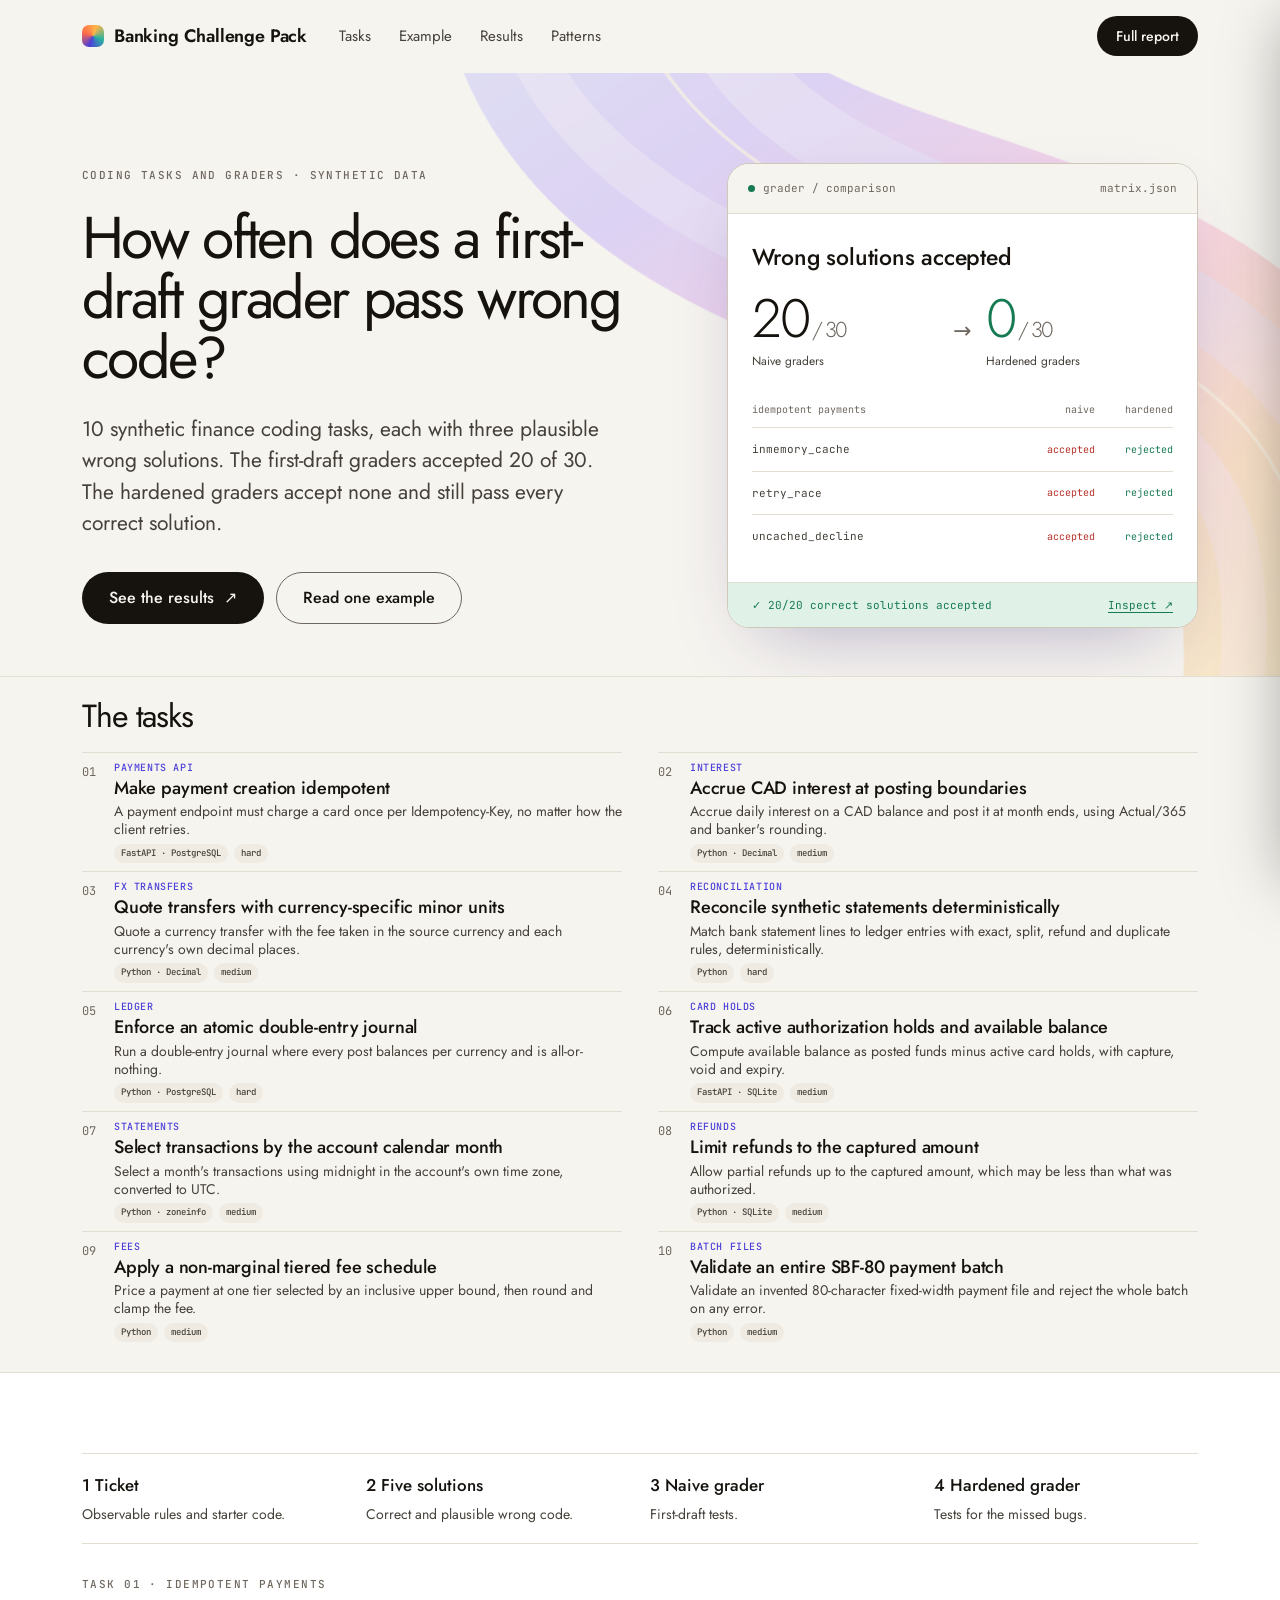
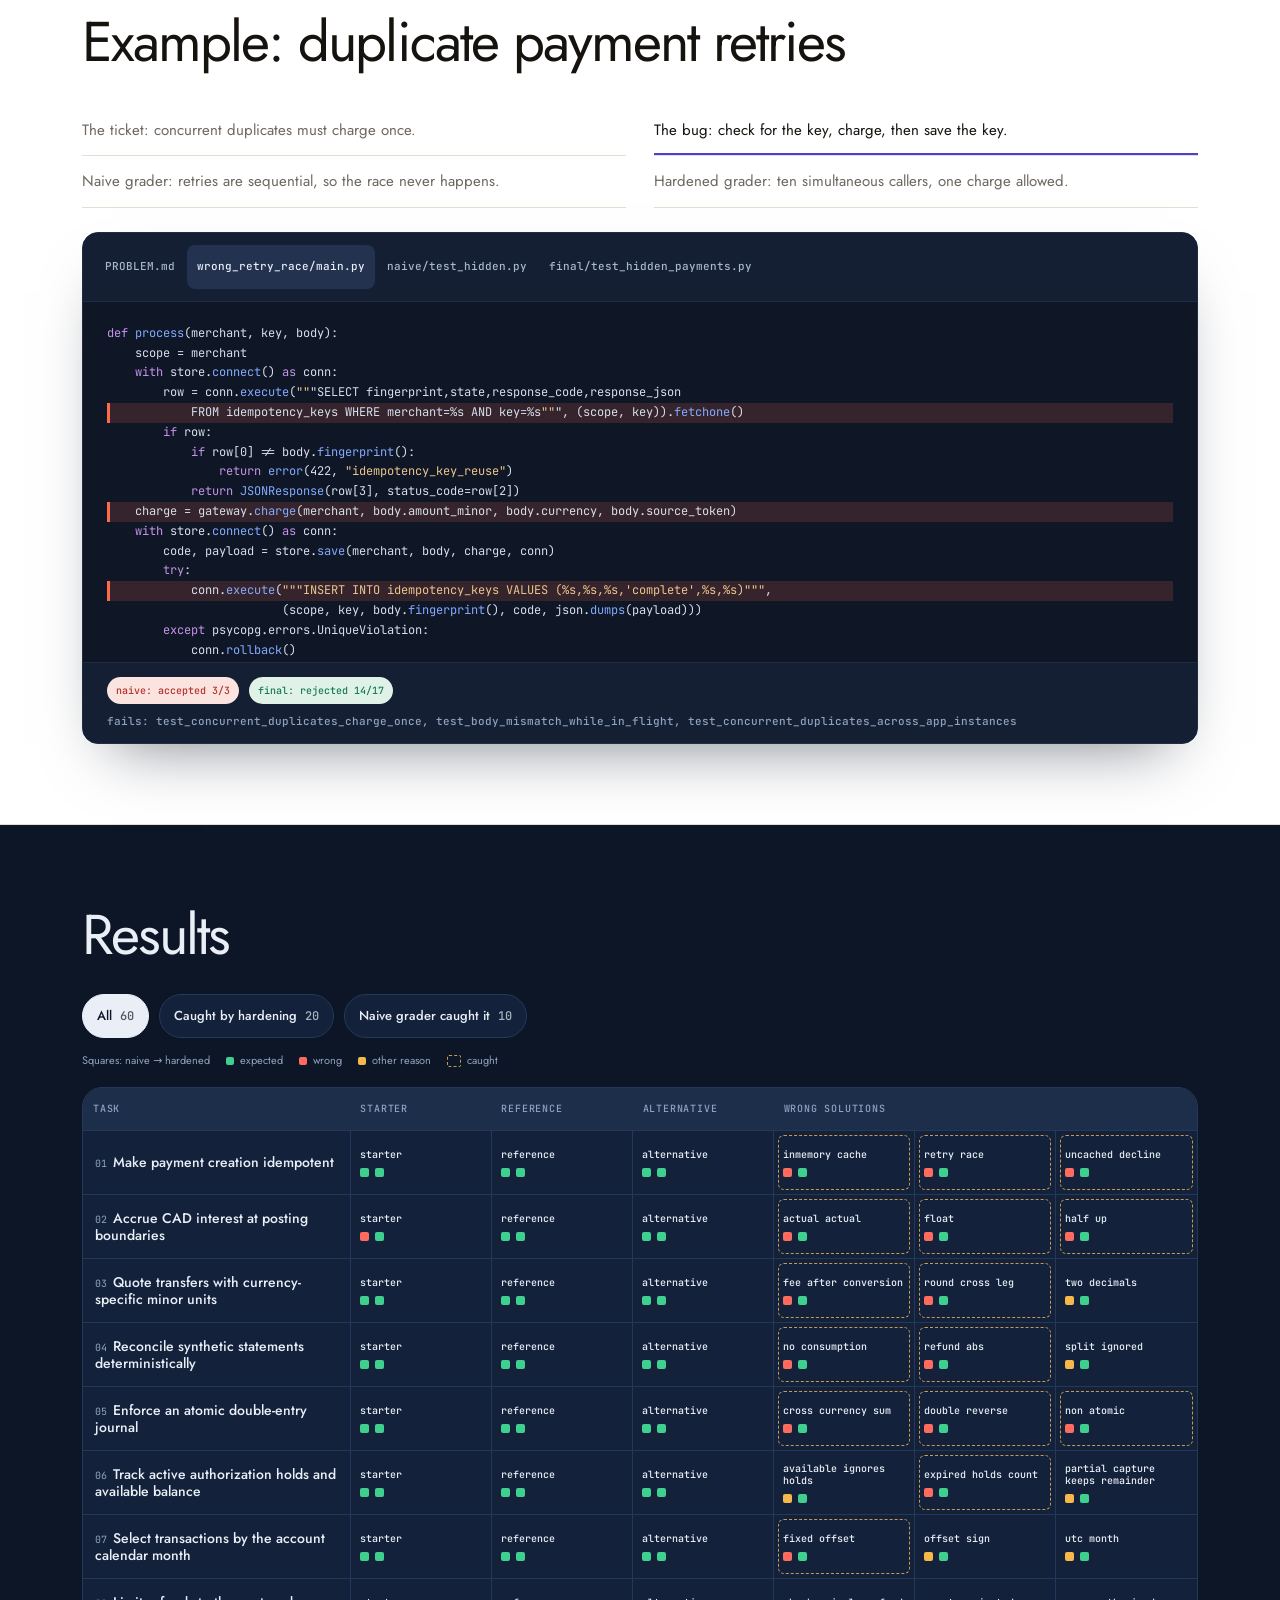
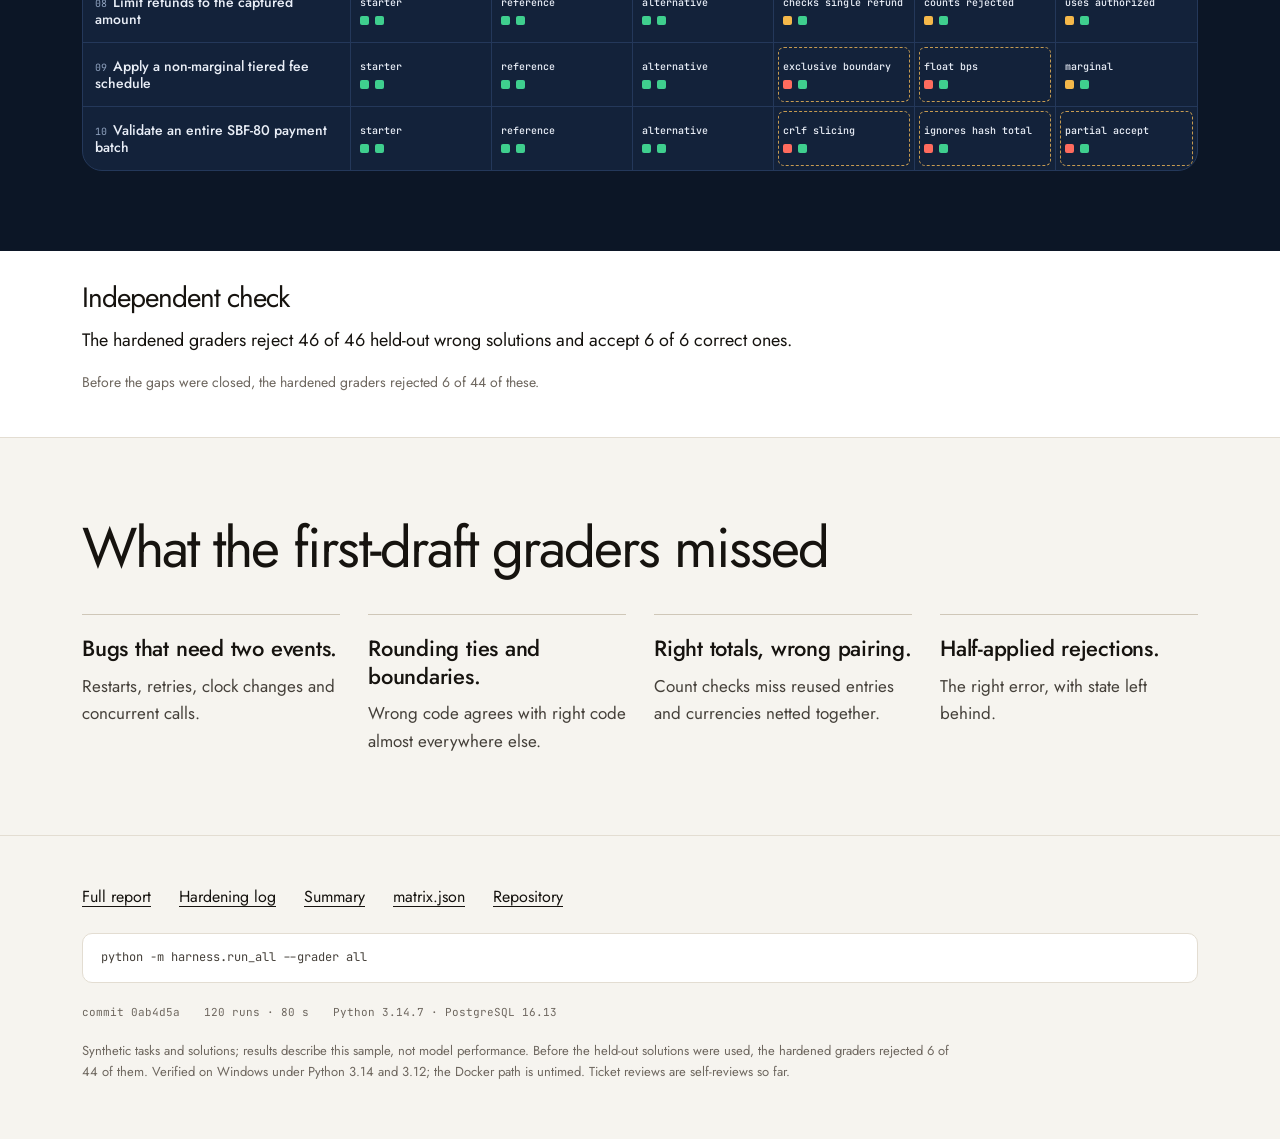
==== commit 1f131da7: "Link the site and README to the GitHub repository" ====
--- a/site/index.html
+++ b/site/index.html
@@ -3,7 +3,7 @@
 <head>
 <meta charset="utf-8">
 <meta name="viewport" content="width=device-width, initial-scale=1">
-<title>Banking Challenge Pack</title>
+<title>BankingBench</title>
 <meta name="description" content="Synthetic finance coding tasks, each graded twice, showing which wrong solutions a naive grader lets through and how hardening catches them.">
 <link rel="stylesheet" href="assets/shared.css">
 </head>
@@ -92,8 +92,8 @@
 <footer class="fine"><div class="wrap">
   <div class="footer-links" aria-label="Evidence">
     <a href="../results/final/report.html">Full report</a>
-    <a href="../analysis/findings.md">Hardening log</a>
-    <a href="../docs/SUMMARY.md">Summary</a>
+    <a href="https://github.com/PranavThukral/bankingbench/blob/main/analysis/findings.md">Hardening log</a>
+    <a href="https://github.com/PranavThukral/bankingbench/blob/main/docs/SUMMARY.md">Summary</a>
     <a href="../results/final/matrix.json">matrix.json</a>
     <a id="repolink" hidden>Repository</a>
   </div>
@@ -111,8 +111,8 @@
 </aside>
 
 <script>
-const DATA = {"meta":{"git_sha":"0ab4d5a","dirty":false,"generated_at":"2026-10-22T21:51:48.206859+00:00","wall_s":79.574,"env":{"python":"3.14.7","postgres":"16.13","hypothesis_profile":"ci","platform":"Windows-11-10.0.26200-SP0"}},"runs":[{"task":"01_idempotent_payments","variant":"starter","kind":"starter","grader":"naive","verdict":"ok","outcome":"FAIL","tests":{"total":3,"passed":1,"failed":2,"errors":0,"skipped":0},"failed_tests":["test_hidden::test_retry","test_hidden::test_missing_key"],"must_fail_hit":[],"duration_s":2.594,"predicted_naive":"","stderr_tail":"    def test_retry():\n        gateway = FakeGateway()\n        client = TestClient(create_app(os.environ[\"DATABASE_URL\"], gateway))\n        kwargs = dict(headers={\"X-Merchant-Id\": \"merchant_retry\", \"Idempotency-Key\": str(uuid4())},\n                      json={\"amount_minor\": 100, \"currency\": \"CAD\", \"source_token\": \"token_retry\"})\n        first = client.post(\"/v1/payments\", **kwargs)\n        second = client.post(\"/v1/payments\", **kwargs)\n        assert second.status_code == first.status_code == 201\n\u003e       assert second.json() == first.json()\nE       AssertionError: assert {'amount_mino...t_retry', ...} == {'amount_mino...t_retry', ...}\nE         \nE         Omitting 4 identical items, use -vv to show\nE         Differing items:\nE         {'charge_id': 'd15d03d2-5793-48ab-b775-30c7dc75fd60'} != {'charge_id': 'a4053a58-8ff4-4397-844f-66820ff1fec0'}\nE         {'payment_id': 'e4c0decc-d46d-4c6f-9496-22f194756215'} != {'payment_id': '636c5b84-dfc8-45f9-a50f-f08f0bc5296e'}\nE         Use -v to get more diff\n\n..\\grader\\test_hidden.py:24: AssertionError\n______________________________ test_missing_key _______________________________\n\n    def test_missing_key():\n        client = TestClient(create_app(os.environ[\"DATABASE_URL\"], FakeGateway()))\n        response = client.post(\"/v1/payments\", headers={\"X-Merchant-Id\": \"merchant_none\"},\n                               json={\"amount_minor\": 100, \"currency\": \"CAD\", \"source_token\": \"token\"})\n\u003e       assert response.status_code == 400\nE       assert 201 == 400\nE        +  where 201 = \u003cResponse [201 Created]\u003e.status_code\n\n..\\grader\\test_hidden.py:32: AssertionError\n============================== warnings summary ===============================\n..\\..\\..\\..\\Programs\\Python\\Python314\\Lib\\site-packages\\fastapi\\testclient.py:1\n  C:\\Users\\User\\AppData\\Local\\Programs\\Python\\Python314\\Lib\\site-packages\\fastapi\\testclient.py:1: StarletteDeprecationWarning: Using `httpx` with `starlette.testclient` is deprecated; install `httpx2` instead.\n    from starlette.testclient import TestClient as TestClient  # noqa\n\n-- Docs: https://docs.pytest.org/en/stable/how-to/capture-warnings.html\n- generated xml file: C:\\Users\\User\\AppData\\Local\\Temp\\bcp\\run_nw1dyle5\\junit.xml -\n=========================== short test summary info ===========================\nFAILED ..\\grader\\test_hidden.py::test_retry - AssertionError: assert {'amount...\nFAILED ..\\grader\\test_hidden.py::test_missing_key - assert 201 == 400\n2 failed, 1 passed, 1 warning in 0.95s"},{"task":"01_idempotent_payments","variant":"starter","kind":"starter","grader":"final","verdict":"ok","outcome":"FAIL","tests":{"total":17,"passed":2,"failed":15,"errors":0,"skipped":0},"failed_tests":["test_hidden_payments::test_sequential_retry","test_hidden_payments::test_concurrent_duplicates_charge_once","test_hidden_payments::test_body_mismatch[change0]","test_hidden_payments::test_body_mismatch[change1]","test_hidden_payments::test_body_mismatch[change2]","test_hidden_payments::test_decline_replayed","test_hidden_payments::test_body_mismatch_while_in_flight","test_hidden_payments::test_replay_survives_app_restart","test_hidden_payments::test_required_key[None]","test_hidden_payments::test_required_key[]","test_hidden_payments::test_required_key[[base64]]","test_hidden_payments::test_valid_key_lengths_and_reordered_body[1]","test_hidden_payments::test_valid_key_lengths_and_reordered_body[100]","test_hidden_payments::test_valid_key_lengths_and_reordered_body[255]","test_hidden_payments::test_concurrent_duplicates_across_app_instances"],"must_fail_hit":[],"duration_s":5.191,"predicted_naive":"","stderr_tail":"_ _ _ _ _ _ _ _ _ _ _ _ _ _ _ _ _ _ _ _ _ _ _ _ _ _ _ _ _ _ _ _ _ _ _ _ _ _ _ _\n\nfirst = \u003cResponse [201 Created]\u003e, second = \u003cResponse [201 Created]\u003e\n\n    def same(first, second):\n        assert first.status_code == second.status_code\n\u003e       assert first.json() == second.json()\nE       AssertionError: assert {'amount_mino...t_alpha', ...} == {'amount_mino...t_alpha', ...}\nE         \nE         Omitting 4 identical items, use -vv to show\nE         Differing items:\nE         {'charge_id': 'fd39eeee-362a-4747-b2eb-1af04a1182c4'} != {'charge_id': 'd266ff39-fc9b-4852-b281-be83c4e93e0e'}\nE         {'payment_id': '213ac379-7414-4837-afbb-66a2632bf0b2'} != {'payment_id': '52c0b256-17b2-4fcc-9ab0-b482f0ac9253'}\nE         Use -v to get more diff\n\n..\\grader\\test_hidden_payments.py:35: AssertionError\n============================== warnings summary ===============================\n..\\..\\..\\..\\Programs\\Python\\Python314\\Lib\\site-packages\\fastapi\\testclient.py:1\n  C:\\Users\\User\\AppData\\Local\\Programs\\Python\\Python314\\Lib\\site-packages\\fastapi\\testclient.py:1: StarletteDeprecationWarning: Using `httpx` with `starlette.testclient` is deprecated; install `httpx2` instead.\n    from starlette.testclient import TestClient as TestClient  # noqa\n\n-- Docs: https://docs.pytest.org/en/stable/how-to/capture-warnings.html\n- generated xml file: C:\\Users\\User\\AppData\\Local\\Temp\\bcp\\run_zlv6xmis\\junit.xml -\n=========================== short test summary info ===========================\nFAILED ..\\grader\\test_hidden_payments.py::test_sequential_retry - AssertionEr...\nFAILED ..\\grader\\test_hidden_payments.py::test_concurrent_duplicates_charge_once\nFAILED ..\\grader\\test_hidden_payments.py::test_body_mismatch[change0] - asser...\nFAILED ..\\grader\\test_hidden_payments.py::test_body_mismatch[change1] - asser...\nFAILED ..\\grader\\test_hidden_payments.py::test_body_mismatch[change2] - asser...\nFAILED ..\\grader\\test_hidden_payments.py::test_decline_replayed - AssertionEr...\nFAILED ..\\grader\\test_hidden_payments.py::test_body_mismatch_while_in_flight\nFAILED ..\\grader\\test_hidden_payments.py::test_replay_survives_app_restart - ...\nFAILED ..\\grader\\test_hidden_payments.py::test_required_key[None] - assert 20...\nFAILED ..\\grader\\test_hidden_payments.py::test_required_key[] - assert 201 ==...\nFAILED ..\\grader\\test_hidden_payments.py::test_required_key[[base64]]\nFAILED ..\\grader\\test_hidden_payments.py::test_valid_key_lengths_and_reordered_body[1]\nFAILED ..\\grader\\test_hidden_payments.py::test_valid_key_lengths_and_reordered_body[100]\nFAILED ..\\grader\\test_hidden_payments.py::test_valid_key_lengths_and_reordered_body[255]\nFAILED ..\\grader\\test_hidden_payments.py::test_concurrent_duplicates_across_app_instances\n15 failed, 2 passed, 1 warning in 3.97s"},{"task":"01_idempotent_payments","variant":"reference","kind":"reference","grader":"naive","verdict":"ok","outcome":"PASS","tests":{"total":3,"passed":3,"failed":0,"errors":0,"skipped":0},"failed_tests":[],"must_fail_hit":[],"duration_s":1.932,"predicted_naive":"","stderr_tail":"...                                                                      [100%]\n============================== warnings summary ===============================\n..\\..\\..\\..\\Programs\\Python\\Python314\\Lib\\site-packages\\fastapi\\testclient.py:1\n  C:\\Users\\User\\AppData\\Local\\Programs\\Python\\Python314\\Lib\\site-packages\\fastapi\\testclient.py:1: StarletteDeprecationWarning: Using `httpx` with `starlette.testclient` is deprecated; install `httpx2` instead.\n    from starlette.testclient import TestClient as TestClient  # noqa\n\n-- Docs: https://docs.pytest.org/en/stable/how-to/capture-warnings.html\n- generated xml file: C:\\Users\\User\\AppData\\Local\\Temp\\bcp\\run_f77xlw15\\junit.xml -\n3 passed, 1 warning in 0.64s"},{"task":"01_idempotent_payments","variant":"reference","kind":"reference","grader":"final","verdict":"ok","outcome":"PASS","tests":{"total":17,"passed":17,"failed":0,"errors":0,"skipped":0},"failed_tests":[],"must_fail_hit":[],"duration_s":10.685,"predicted_naive":"","stderr_tail":".................                                                        [100%]\n============================== warnings summary ===============================\n..\\..\\..\\..\\Programs\\Python\\Python314\\Lib\\site-packages\\fastapi\\testclient.py:1\n  C:\\Users\\User\\AppData\\Local\\Programs\\Python\\Python314\\Lib\\site-packages\\fastapi\\testclient.py:1: StarletteDeprecationWarning: Using `httpx` with `starlette.testclient` is deprecated; install `httpx2` instead.\n    from starlette.testclient import TestClient as TestClient  # noqa\n\n-- Docs: https://docs.pytest.org/en/stable/how-to/capture-warnings.html\n- generated xml file: C:\\Users\\User\\AppData\\Local\\Temp\\bcp\\run_8vn9kc_4\\junit.xml -\n17 passed, 1 warning in 9.29s"},{"task":"01_idempotent_payments","variant":"alt_valid","kind":"alt_valid","grader":"naive","verdict":"ok","outcome":"PASS","tests":{"total":3,"passed":3,"failed":0,"errors":0,"skipped":0},"failed_tests":[],"must_fail_hit":[],"duration_s":1.496,"predicted_naive":"","stderr_tail":"...                                                                      [100%]\n============================== warnings summary ===============================\n..\\..\\..\\..\\Programs\\Python\\Python314\\Lib\\site-packages\\fastapi\\testclient.py:1\n  C:\\Users\\User\\AppData\\Local\\Programs\\Python\\Python314\\Lib\\site-packages\\fastapi\\testclient.py:1: StarletteDeprecationWarning: Using `httpx` with `starlette.testclient` is deprecated; install `httpx2` instead.\n    from starlette.testclient import TestClient as TestClient  # noqa\n\n-- Docs: https://docs.pytest.org/en/stable/how-to/capture-warnings.html\n- generated xml file: C:\\Users\\User\\AppData\\Local\\Temp\\bcp\\run_keypjkng\\junit.xml -\n3 passed, 1 warning in 0.72s"},{"task":"01_idempotent_payments","variant":"alt_valid","kind":"alt_valid","grader":"final","verdict":"ok","outcome":"PASS","tests":{"total":17,"passed":17,"failed":0,"errors":0,"skipped":0},"failed_tests":[],"must_fail_hit":[],"duration_s":9.563,"predicted_naive":"","stderr_tail":".................                                                        [100%]\n============================== warnings summary ===============================\n..\\..\\..\\..\\Programs\\Python\\Python314\\Lib\\site-packages\\fastapi\\testclient.py:1\n  C:\\Users\\User\\AppData\\Local\\Programs\\Python\\Python314\\Lib\\site-packages\\fastapi\\testclient.py:1: StarletteDeprecationWarning: Using `httpx` with `starlette.testclient` is deprecated; install `httpx2` instead.\n    from starlette.testclient import TestClient as TestClient  # noqa\n\n-- Docs: https://docs.pytest.org/en/stable/how-to/capture-warnings.html\n- generated xml file: C:\\Users\\User\\AppData\\Local\\Temp\\bcp\\run_vrtv9ow1\\junit.xml -\n17 passed, 1 warning in 7.91s"},{"task":"01_idempotent_payments","variant":"wrong_retry_race","kind":"wrong","grader":"naive","verdict":"false_pass","outcome":"PASS","tests":{"total":3,"passed":3,"failed":0,"errors":0,"skipped":0},"failed_tests":[],"must_fail_hit":[],"duration_s":1.358,"predicted_naive":"false_pass","stderr_tail":"...                                                                      [100%]\n============================== warnings summary ===============================\n..\\..\\..\\..\\Programs\\Python\\Python314\\Lib\\site-packages\\fastapi\\testclient.py:1\n  C:\\Users\\User\\AppData\\Local\\Programs\\Python\\Python314\\Lib\\site-packages\\fastapi\\testclient.py:1: StarletteDeprecationWarning: Using `httpx` with `starlette.testclient` is deprecated; install `httpx2` instead.\n    from starlette.testclient import TestClient as TestClient  # noqa\n\n-- Docs: https://docs.pytest.org/en/stable/how-to/capture-warnings.html\n- generated xml file: C:\\Users\\User\\AppData\\Local\\Temp\\bcp\\run_pn4q7na8\\junit.xml -\n3 passed, 1 warning in 0.69s"},{"task":"01_idempotent_payments","variant":"wrong_retry_race","kind":"wrong","grader":"final","verdict":"ok","outcome":"FAIL","tests":{"total":17,"passed":14,"failed":3,"errors":0,"skipped":0},"failed_tests":["test_hidden_payments::test_concurrent_duplicates_charge_once","test_hidden_payments::test_body_mismatch_while_in_flight","test_hidden_payments::test_concurrent_duplicates_across_app_instances"],"must_fail_hit":["test_concurrent_duplicates_charge_once"],"duration_s":7.187,"predicted_naive":"false_pass","stderr_tail":"                    barrier = threading.Barrier(8, timeout=15)\n    \n                    def call(index):\n                        barrier.wait()\n                        return client.post([left, right][index % 2] + \"/v1/payments\", **args)\n    \n                    responses = list(pool.map(call, range(8)))\n                    successes = [r for r in responses if r.status_code == 201]\n                    assert successes, [r.status_code for r in responses]\n                    for response in responses:\n                        if response.status_code == 409:\n                            assert response.json()[\"error\"][\"code\"] == \"idempotency_request_in_progress\"\n                        else:\n\u003e                           same(successes[0], response)\n\n..\\grader\\test_hidden_payments.py:227: \n_ _ _ _ _ _ _ _ _ _ _ _ _ _ _ _ _ _ _ _ _ _ _ _ _ _ _ _ _ _ _ _ _ _ _ _ _ _ _ _\n\nfirst = \u003cResponse [201 Created]\u003e\nsecond = \u003cResponse [500 Internal Server Error]\u003e\n\n    def same(first, second):\n\u003e       assert first.status_code == second.status_code\nE       assert 201 == 500\nE        +  where 201 = \u003cResponse [201 Created]\u003e.status_code\nE        +  and   500 = \u003cResponse [500 Internal Server Error]\u003e.status_code\n\n..\\grader\\test_hidden_payments.py:34: AssertionError\n============================== warnings summary ===============================\n..\\..\\..\\..\\Programs\\Python\\Python314\\Lib\\site-packages\\fastapi\\testclient.py:1\n  C:\\Users\\User\\AppData\\Local\\Programs\\Python\\Python314\\Lib\\site-packages\\fastapi\\testclient.py:1: StarletteDeprecationWarning: Using `httpx` with `starlette.testclient` is deprecated; install `httpx2` instead.\n    from starlette.testclient import TestClient as TestClient  # noqa\n\n-- Docs: https://docs.pytest.org/en/stable/how-to/capture-warnings.html\n- generated xml file: C:\\Users\\User\\AppData\\Local\\Temp\\bcp\\run_vx501z65\\junit.xml -\n=========================== short test summary info ===========================\nFAILED ..\\grader\\test_hidden_payments.py::test_concurrent_duplicates_charge_once\nFAILED ..\\grader\\test_hidden_payments.py::test_body_mismatch_while_in_flight\nFAILED ..\\grader\\test_hidden_payments.py::test_concurrent_duplicates_across_app_instances\n3 failed, 14 passed, 1 warning in 5.59s"},{"task":"01_idempotent_payments","variant":"wrong_uncached_decline","kind":"wrong","grader":"naive","verdict":"false_pass","outcome":"PASS","tests":{"total":3,"passed":3,"failed":0,"errors":0,"skipped":0},"failed_tests":[],"must_fail_hit":[],"duration_s":1.432,"predicted_naive":"false_pass","stderr_tail":"...                                                                      [100%]\n============================== warnings summary ===============================\n..\\..\\..\\..\\Programs\\Python\\Python314\\Lib\\site-packages\\fastapi\\testclient.py:1\n  C:\\Users\\User\\AppData\\Local\\Programs\\Python\\Python314\\Lib\\site-packages\\fastapi\\testclient.py:1: StarletteDeprecationWarning: Using `httpx` with `starlette.testclient` is deprecated; install `httpx2` instead.\n    from starlette.testclient import TestClient as TestClient  # noqa\n\n-- Docs: https://docs.pytest.org/en/stable/how-to/capture-warnings.html\n- generated xml file: C:\\Users\\User\\AppData\\Local\\Temp\\bcp\\run_yngzjs1_\\junit.xml -\n3 passed, 1 warning in 0.58s"},{"task":"01_idempotent_payments","variant":"wrong_uncached_decline","kind":"wrong","grader":"final","verdict":"ok","outcome":"FAIL","tests":{"total":17,"passed":16,"failed":1,"errors":0,"skipped":0},"failed_tests":["test_hidden_payments::test_decline_replayed"],"must_fail_hit":["test_decline_replayed"],"duration_s":8.994,"predicted_naive":"false_pass","stderr_tail":"......F..........                                                        [100%]\n================================== FAILURES ===================================\n____________________________ test_decline_replayed ____________________________\n\ndatabase_url = 'user=bcp_01_idempotent_payments__wrong_uncached_dec_654_u dbname=bcp_01_idempotent_payments__wrong_uncached_dec_654310eedde4 host=localhost port=54329 password=NdI7LWLaxkm4iSTWzV3qS0Ds'\n\n    def test_decline_replayed(database_url):\n        gateway = Gateway(declined=True)\n        client = TestClient(create_app(database_url, gateway))\n        args = request()\n        first = client.post(\"/v1/payments\", **args)\n        assert first.status_code == 402\n        assert first.json()[\"error\"][\"code\"] == \"card_declined\"\n        same(first, client.post(\"/v1/payments\", **args))\n\u003e       assert len(gateway.calls) == 1\nE       AssertionError: assert 2 == 1\nE        +  where 2 = len([('merchant_alpha', 1250, 'CAD', 'token_synthetic'), ('merchant_alpha', 1250, 'CAD', 'token_synthetic')])\nE        +    where [('merchant_alpha', 1250, 'CAD', 'token_synthetic'), ('merchant_alpha', 1250, 'CAD', 'token_synthetic')] = \u003ctest_hidden_payments.Gateway object at 0x000001BFBB743790\u003e.calls\n\n..\\grader\\test_hidden_payments.py:113: AssertionError\n============================== warnings summary ===============================\n..\\..\\..\\..\\Programs\\Python\\Python314\\Lib\\site-packages\\fastapi\\testclient.py:1\n  C:\\Users\\User\\AppData\\Local\\Programs\\Python\\Python314\\Lib\\site-packages\\fastapi\\testclient.py:1: StarletteDeprecationWarning: Using `httpx` with `starlette.testclient` is deprecated; install `httpx2` instead.\n    from starlette.testclient import TestClient as TestClient  # noqa\n\n-- Docs: https://docs.pytest.org/en/stable/how-to/capture-warnings.html\n- generated xml file: C:\\Users\\User\\AppData\\Local\\Temp\\bcp\\run_f59hd8u2\\junit.xml -\n=========================== short test summary info ===========================\nFAILED ..\\grader\\test_hidden_payments.py::test_decline_replayed - AssertionEr...\n1 failed, 16 passed, 1 warning in 8.33s"},{"task":"01_idempotent_payments","variant":"wrong_inmemory_cache","kind":"wrong","grader":"naive","verdict":"false_pass","outcome":"PASS","tests":{"total":3,"passed":3,"failed":0,"errors":0,"skipped":0},"failed_tests":[],"must_fail_hit":[],"duration_s":1.787,"predicted_naive":"false_pass","stderr_tail":"...                                                                      [100%]\n============================== warnings summary ===============================\n..\\..\\..\\..\\Programs\\Python\\Python314\\Lib\\site-packages\\fastapi\\testclient.py:1\n  C:\\Users\\User\\AppData\\Local\\Programs\\Python\\Python314\\Lib\\site-packages\\fastapi\\testclient.py:1: StarletteDeprecationWarning: Using `httpx` with `starlette.testclient` is deprecated; install `httpx2` instead.\n    from starlette.testclient import TestClient as TestClient  # noqa\n\n-- Docs: https://docs.pytest.org/en/stable/how-to/capture-warnings.html\n- generated xml file: C:\\Users\\User\\AppData\\Local\\Temp\\bcp\\run_vgk1gtxd\\junit.xml -\n3 passed, 1 warning in 0.71s"},{"task":"01_idempotent_payments","variant":"wrong_inmemory_cache","kind":"wrong","grader":"final","verdict":"ok","outcome":"FAIL","tests":{"total":17,"passed":15,"failed":2,"errors":0,"skipped":0},"failed_tests":["test_hidden_payments::test_replay_survives_app_restart","test_hidden_payments::test_concurrent_duplicates_across_app_instances"],"must_fail_hit":["test_replay_survives_app_restart"],"duration_s":6.121,"predicted_naive":"false_pass","stderr_tail":"                        barrier.wait()\n                        return client.post([left, right][index % 2] + \"/v1/payments\", **args)\n    \n                    responses = list(pool.map(call, range(8)))\n                    successes = [r for r in responses if r.status_code == 201]\n                    assert successes, [r.status_code for r in responses]\n                    for response in responses:\n                        if response.status_code == 409:\n                            assert response.json()[\"error\"][\"code\"] == \"idempotency_request_in_progress\"\n                        else:\n\u003e                           same(successes[0], response)\n\n..\\grader\\test_hidden_payments.py:227: \n_ _ _ _ _ _ _ _ _ _ _ _ _ _ _ _ _ _ _ _ _ _ _ _ _ _ _ _ _ _ _ _ _ _ _ _ _ _ _ _\n\nfirst = \u003cResponse [201 Created]\u003e, second = \u003cResponse [201 Created]\u003e\n\n    def same(first, second):\n        assert first.status_code == second.status_code\n\u003e       assert first.json() == second.json()\nE       AssertionError: assert {'amount_mino...t_alpha', ...} == {'amount_mino...t_alpha', ...}\nE         \nE         Omitting 4 identical items, use -vv to show\nE         Differing items:\nE         {'charge_id': '1773f353-f4a5-473a-ac31-f40452de564a'} != {'charge_id': '65240c24-3115-4ca3-9996-5ee9c43c459e'}\nE         {'payment_id': 'a5a8de47-5586-4d10-b85f-820ad75ad37b'} != {'payment_id': 'e2fe76b5-469e-41b7-a66c-0279e393216f'}\nE         Use -v to get more diff\n\n..\\grader\\test_hidden_payments.py:35: AssertionError\n============================== warnings summary ===============================\n..\\..\\..\\..\\Programs\\Python\\Python314\\Lib\\site-packages\\fastapi\\testclient.py:1\n  C:\\Users\\User\\AppData\\Local\\Programs\\Python\\Python314\\Lib\\site-packages\\fastapi\\testclient.py:1: StarletteDeprecationWarning: Using `httpx` with `starlette.testclient` is deprecated; install `httpx2` instead.\n    from starlette.testclient import TestClient as TestClient  # noqa\n\n-- Docs: https://docs.pytest.org/en/stable/how-to/capture-warnings.html\n- generated xml file: C:\\Users\\User\\AppData\\Local\\Temp\\bcp\\run_f5aei643\\junit.xml -\n=========================== short test summary info ===========================\nFAILED ..\\grader\\test_hidden_payments.py::test_replay_survives_app_restart - ...\nFAILED ..\\grader\\test_hidden_payments.py::test_concurrent_duplicates_across_app_instances\n2 failed, 15 passed, 1 warning in 5.35s"},{"task":"02_interest_accrual","variant":"starter","kind":"starter","grader":"naive","verdict":"false_pass","outcome":"PASS","tests":{"total":4,"passed":4,"failed":0,"errors":0,"skipped":0},"failed_tests":[],"must_fail_hit":[],"duration_s":0.75,"predicted_naive":"","stderr_tail":"....                                                                     [100%]\n- generated xml file: C:\\Users\\User\\AppData\\Local\\Temp\\bcp\\run_5i6d48ew\\junit.xml -\n4 passed in 0.03s"},{"task":"02_interest_accrual","variant":"starter","kind":"starter","grader":"final","verdict":"ok","outcome":"FAIL","tests":{"total":33,"passed":24,"failed":9,"errors":0,"skipped":0},"failed_tests":["test_hidden_interest::test_half_cent_ties_bankers[50-0.0365-1]","test_hidden_interest::test_half_cent_ties_bankers[73-0.025-1]","test_hidden_interest::test_half_cent_ties_bankers[25-0.0365-2]","test_hidden_interest::test_half_cent_ties_bankers[237250.00-0.0001-1]","test_hidden_interest::test_half_cent_ties_bankers[237250.00-0.0001-29]","test_hidden_interest::test_large_principal_exact[simple_monthly]","test_hidden_interest::test_large_principal_exact[daily_compound]","test_hidden_interest::test_leap_and_partial","test_hidden_interest::test_accrual_properties"],"must_fail_hit":[],"duration_s":1.002,"predicted_naive":"","stderr_tail":"..\\grader\\test_hidden_interest.py:95: in test_accrual_properties\n    rows = check(principal, annual_rate, start, end, method)\n           ^^^^^^^^^^^^^^^^^^^^^^^^^^^^^^^^^^^^^^^^^^^^^^^^^\n_ _ _ _ _ _ _ _ _ _ _ _ _ _ _ _ _ _ _ _ _ _ _ _ _ _ _ _ _ _ _ _ _ _ _ _ _ _ _ _\n\nprincipal = Decimal('5573.85'), rate = Decimal('0.1500')\nstart = datetime.date(2024, 1, 13), end = datetime.date(2024, 2, 17)\nmethod = 'simple_monthly'\n\n    def check(principal, rate, start, end, method):\n        rows = accrue(principal, rate, start, end, method)\n        for row in rows:\n            assert_money(row.interest)\n            assert_money(row.balance)\n\u003e       assert [(r.posting_date, r.interest, r.balance) for r in rows] == oracle(principal, rate, start, end, method)\nE       AssertionError: assert [(datetime.da...l('5617.37'))] == [(datetime.da...l('5654.31'))]\nE         \nE         Right contains one more item: (datetime.date(2024, 2, 16), Decimal('36.94'), Decimal('5654.31'))\nE         Use -v to get more diff\nE       Failing test case: test_accrual_properties(\nE           cents=557385,\nE           rate=1500,\nE           offset=12,\nE           days=35,\nE           method='simple_monthly',\nE       )\n\n..\\grader\\test_hidden_interest.py:34: AssertionError\n- generated xml file: C:\\Users\\User\\AppData\\Local\\Temp\\bcp\\run__fa9icp6\\junit.xml -\n=========================== short test summary info ===========================\nFAILED ..\\grader\\test_hidden_interest.py::test_half_cent_ties_bankers[50-0.0365-1]\nFAILED ..\\grader\\test_hidden_interest.py::test_half_cent_ties_bankers[73-0.025-1]\nFAILED ..\\grader\\test_hidden_interest.py::test_half_cent_ties_bankers[25-0.0365-2]\nFAILED ..\\grader\\test_hidden_interest.py::test_half_cent_ties_bankers[237250.00-0.0001-1]\nFAILED ..\\grader\\test_hidden_interest.py::test_half_cent_ties_bankers[237250.00-0.0001-29]\nFAILED ..\\grader\\test_hidden_interest.py::test_large_principal_exact[simple_monthly]\nFAILED ..\\grader\\test_hidden_interest.py::test_large_principal_exact[daily_compound]\nFAILED ..\\grader\\test_hidden_interest.py::test_leap_and_partial - AssertionEr...\nFAILED ..\\grader\\test_hidden_interest.py::test_accrual_properties - Assertion...\n9 failed, 24 passed in 0.23s"},{"task":"02_interest_accrual","variant":"reference","kind":"reference","grader":"naive","verdict":"ok","outcome":"PASS","tests":{"total":4,"passed":4,"failed":0,"errors":0,"skipped":0},"failed_tests":[],"must_fail_hit":[],"duration_s":0.798,"predicted_naive":"","stderr_tail":"....                                                                     [100%]\n- generated xml file: C:\\Users\\User\\AppData\\Local\\Temp\\bcp\\run_0d3lpkcz\\junit.xml -\n4 passed in 0.03s"},{"task":"02_interest_accrual","variant":"reference","kind":"reference","grader":"final","verdict":"ok","outcome":"PASS","tests":{"total":33,"passed":33,"failed":0,"errors":0,"skipped":0},"failed_tests":[],"must_fail_hit":[],"duration_s":1.203,"predicted_naive":"","stderr_tail":".................................                                        [100%]\n- generated xml file: C:\\Users\\User\\AppData\\Local\\Temp\\bcp\\run_gngprbsr\\junit.xml -\n33 passed in 0.48s"},{"task":"02_interest_accrual","variant":"alt_valid","kind":"alt_valid","grader":"naive","verdict":"ok","outcome":"PASS","tests":{"total":4,"passed":4,"failed":0,"errors":0,"skipped":0},"failed_tests":[],"must_fail_hit":[],"duration_s":0.711,"predicted_naive":"","stderr_tail":"....                                                                     [100%]\n- generated xml file: C:\\Users\\User\\AppData\\Local\\Temp\\bcp\\run_9vpw220q\\junit.xml -\n4 passed in 0.03s"},{"task":"02_interest_accrual","variant":"alt_valid","kind":"alt_valid","grader":"final","verdict":"ok","outcome":"PASS","tests":{"total":33,"passed":33,"failed":0,"errors":0,"skipped":0},"failed_tests":[],"must_fail_hit":[],"duration_s":0.905,"predicted_naive":"","stderr_tail":".................................                                        [100%]\n- generated xml file: C:\\Users\\User\\AppData\\Local\\Temp\\bcp\\run_r8vq9kl9\\junit.xml -\n33 passed in 0.31s"},{"task":"02_interest_accrual","variant":"wrong_float","kind":"wrong","grader":"naive","verdict":"false_pass","outcome":"PASS","tests":{"total":4,"passed":4,"failed":0,"errors":0,"skipped":0},"failed_tests":[],"must_fail_hit":[],"duration_s":0.489,"predicted_naive":"false_pass","stderr_tail":"....                                                                     [100%]\n- generated xml file: C:\\Users\\User\\AppData\\Local\\Temp\\bcp\\run_g_krp4wo\\junit.xml -\n4 passed in 0.02s"},{"task":"02_interest_accrual","variant":"wrong_float","kind":"wrong","grader":"final","verdict":"ok","outcome":"FAIL","tests":{"total":33,"passed":28,"failed":5,"errors":0,"skipped":0},"failed_tests":["test_hidden_interest::test_half_cent_ties_bankers[50-0.0365-1]","test_hidden_interest::test_half_cent_ties_bankers[73-0.025-1]","test_hidden_interest::test_half_cent_ties_bankers[25-0.0365-2]","test_hidden_interest::test_half_cent_ties_bankers[237250.00-0.0001-1]","test_hidden_interest::test_half_cent_ties_bankers[237250.00-0.0001-29]"],"must_fail_hit":["test_half_cent_ties_bankers"],"duration_s":0.78,"predicted_naive":"false_pass","stderr_tail":"______________ test_half_cent_ties_bankers[237250.00-0.0001-29] _______________\n\nprincipal = '237250.00', rate = '0.0001', days = 29\n\n    @pytest.mark.parametrize(\"principal,rate,days\", [\n        (\"50\", \"0.0365\", 1), (\"73\", \"0.025\", 1), (\"25\", \"0.0365\", 2),\n        (\"237250.00\", \"0.0001\", 1), (\"237250.00\", \"0.0001\", 29),\n        (\"237250.00\", \"0.0001\", 31),\n    ])\n    def test_half_cent_ties_bankers(principal, rate, days):\n        # Search output from tools/find_ties.py, independently cross-checked with Fraction.\n\u003e       check(D(principal), D(rate), date(2026, 1, 1), date(2026, 1, 1) + timedelta(days=days), \"simple_monthly\")\n\n..\\grader\\test_hidden_interest.py:46: \n_ _ _ _ _ _ _ _ _ _ _ _ _ _ _ _ _ _ _ _ _ _ _ _ _ _ _ _ _ _ _ _ _ _ _ _ _ _ _ _\n\nprincipal = Decimal('237250.00'), rate = Decimal('0.0001')\nstart = datetime.date(2026, 1, 1), end = datetime.date(2026, 1, 30)\nmethod = 'simple_monthly'\n\n    def check(principal, rate, start, end, method):\n        rows = accrue(principal, rate, start, end, method)\n        for row in rows:\n            assert_money(row.interest)\n            assert_money(row.balance)\n\u003e       assert [(r.posting_date, r.interest, r.balance) for r in rows] == oracle(principal, rate, start, end, method)\nE       AssertionError: assert [(datetime.da...'237251.89'))] == [(datetime.da...'237251.88'))]\nE         \nE         At index 0 diff: (datetime.date(2026, 1, 29), Decimal('1.89'), Decimal('237251.89')) != (datetime.date(2026, 1, 29), Decimal('1.88'), Decimal('237251.88'))\nE         Use -v to get more diff\n\n..\\grader\\test_hidden_interest.py:34: AssertionError\n- generated xml file: C:\\Users\\User\\AppData\\Local\\Temp\\bcp\\run_r810n6ex\\junit.xml -\n=========================== short test summary info ===========================\nFAILED ..\\grader\\test_hidden_interest.py::test_half_cent_ties_bankers[50-0.0365-1]\nFAILED ..\\grader\\test_hidden_interest.py::test_half_cent_ties_bankers[73-0.025-1]\nFAILED ..\\grader\\test_hidden_interest.py::test_half_cent_ties_bankers[25-0.0365-2]\nFAILED ..\\grader\\test_hidden_interest.py::test_half_cent_ties_bankers[237250.00-0.0001-1]\nFAILED ..\\grader\\test_hidden_interest.py::test_half_cent_ties_bankers[237250.00-0.0001-29]\n5 failed, 28 passed in 0.31s"},{"task":"02_interest_accrual","variant":"wrong_half_up","kind":"wrong","grader":"naive","verdict":"false_pass","outcome":"PASS","tests":{"total":4,"passed":4,"failed":0,"errors":0,"skipped":0},"failed_tests":[],"must_fail_hit":[],"duration_s":0.455,"predicted_naive":"false_pass","stderr_tail":"....                                                                     [100%]\n- generated xml file: C:\\Users\\User\\AppData\\Local\\Temp\\bcp\\run_kg9x67z1\\junit.xml -\n4 passed in 0.02s"},{"task":"02_interest_accrual","variant":"wrong_half_up","kind":"wrong","grader":"final","verdict":"ok","outcome":"FAIL","tests":{"total":33,"passed":28,"failed":5,"errors":0,"skipped":0},"failed_tests":["test_hidden_interest::test_half_cent_ties_bankers[50-0.0365-1]","test_hidden_interest::test_half_cent_ties_bankers[73-0.025-1]","test_hidden_interest::test_half_cent_ties_bankers[25-0.0365-2]","test_hidden_interest::test_half_cent_ties_bankers[237250.00-0.0001-1]","test_hidden_interest::test_half_cent_ties_bankers[237250.00-0.0001-29]"],"must_fail_hit":["test_half_cent_ties_bankers"],"duration_s":0.813,"predicted_naive":"false_pass","stderr_tail":"______________ test_half_cent_ties_bankers[237250.00-0.0001-29] _______________\n\nprincipal = '237250.00', rate = '0.0001', days = 29\n\n    @pytest.mark.parametrize(\"principal,rate,days\", [\n        (\"50\", \"0.0365\", 1), (\"73\", \"0.025\", 1), (\"25\", \"0.0365\", 2),\n        (\"237250.00\", \"0.0001\", 1), (\"237250.00\", \"0.0001\", 29),\n        (\"237250.00\", \"0.0001\", 31),\n    ])\n    def test_half_cent_ties_bankers(principal, rate, days):\n        # Search output from tools/find_ties.py, independently cross-checked with Fraction.\n\u003e       check(D(principal), D(rate), date(2026, 1, 1), date(2026, 1, 1) + timedelta(days=days), \"simple_monthly\")\n\n..\\grader\\test_hidden_interest.py:46: \n_ _ _ _ _ _ _ _ _ _ _ _ _ _ _ _ _ _ _ _ _ _ _ _ _ _ _ _ _ _ _ _ _ _ _ _ _ _ _ _\n\nprincipal = Decimal('237250.00'), rate = Decimal('0.0001')\nstart = datetime.date(2026, 1, 1), end = datetime.date(2026, 1, 30)\nmethod = 'simple_monthly'\n\n    def check(principal, rate, start, end, method):\n        rows = accrue(principal, rate, start, end, method)\n        for row in rows:\n            assert_money(row.interest)\n            assert_money(row.balance)\n\u003e       assert [(r.posting_date, r.interest, r.balance) for r in rows] == oracle(principal, rate, start, end, method)\nE       AssertionError: assert [(datetime.da...'237251.89'))] == [(datetime.da...'237251.88'))]\nE         \nE         At index 0 diff: (datetime.date(2026, 1, 29), Decimal('1.89'), Decimal('237251.89')) != (datetime.date(2026, 1, 29), Decimal('1.88'), Decimal('237251.88'))\nE         Use -v to get more diff\n\n..\\grader\\test_hidden_interest.py:34: AssertionError\n- generated xml file: C:\\Users\\User\\AppData\\Local\\Temp\\bcp\\run_3fbiawui\\junit.xml -\n=========================== short test summary info ===========================\nFAILED ..\\grader\\test_hidden_interest.py::test_half_cent_ties_bankers[50-0.0365-1]\nFAILED ..\\grader\\test_hidden_interest.py::test_half_cent_ties_bankers[73-0.025-1]\nFAILED ..\\grader\\test_hidden_interest.py::test_half_cent_ties_bankers[25-0.0365-2]\nFAILED ..\\grader\\test_hidden_interest.py::test_half_cent_ties_bankers[237250.00-0.0001-1]\nFAILED ..\\grader\\test_hidden_interest.py::test_half_cent_ties_bankers[237250.00-0.0001-29]\n5 failed, 28 passed in 0.33s"},{"task":"02_interest_accrual","variant":"wrong_actual_actual","kind":"wrong","grader":"naive","verdict":"false_pass","outcome":"PASS","tests":{"total":4,"passed":4,"failed":0,"errors":0,"skipped":0},"failed_tests":[],"must_fail_hit":[],"duration_s":0.471,"predicted_naive":"false_pass","stderr_tail":"....                                                                     [100%]\n- generated xml file: C:\\Users\\User\\AppData\\Local\\Temp\\bcp\\run_315f0338\\junit.xml -\n4 passed in 0.02s"},{"task":"02_interest_accrual","variant":"wrong_actual_actual","kind":"wrong","grader":"final","verdict":"ok","outcome":"FAIL","tests":{"total":33,"passed":29,"failed":4,"errors":0,"skipped":0},"failed_tests":["test_hidden_interest::test_large_principal_exact[simple_monthly]","test_hidden_interest::test_large_principal_exact[daily_compound]","test_hidden_interest::test_leap_and_partial","test_hidden_interest::test_accrual_properties"],"must_fail_hit":["test_leap_and_partial","test_large_principal_exact","test_accrual_properties"],"duration_s":0.536,"predicted_naive":"false_pass","stderr_tail":"                   ^^^\n           method=st.sampled_from([\"simple_monthly\", \"daily_compound\"]))\n\n..\\grader\\test_hidden_interest.py:89: \n_ _ _ _ _ _ _ _ _ _ _ _ _ _ _ _ _ _ _ _ _ _ _ _ _ _ _ _ _ _ _ _ _ _ _ _ _ _ _ _\n..\\grader\\test_hidden_interest.py:95: in test_accrual_properties\n    rows = check(principal, annual_rate, start, end, method)\n           ^^^^^^^^^^^^^^^^^^^^^^^^^^^^^^^^^^^^^^^^^^^^^^^^^\n_ _ _ _ _ _ _ _ _ _ _ _ _ _ _ _ _ _ _ _ _ _ _ _ _ _ _ _ _ _ _ _ _ _ _ _ _ _ _ _\n\nprincipal = Decimal('5573.85'), rate = Decimal('0.1500')\nstart = datetime.date(2024, 1, 13), end = datetime.date(2024, 2, 17)\nmethod = 'simple_monthly'\n\n    def check(principal, rate, start, end, method):\n        rows = accrue(principal, rate, start, end, method)\n        for row in rows:\n            assert_money(row.interest)\n            assert_money(row.balance)\n\u003e       assert [(r.posting_date, r.interest, r.balance) for r in rows] == oracle(principal, rate, start, end, method)\nE       AssertionError: assert [(datetime.da...l('5654.08'))] == [(datetime.da...l('5654.31'))]\nE         \nE         At index 0 diff: (datetime.date(2024, 1, 31), Decimal('43.40'), Decimal('5617.25')) != (datetime.date(2024, 1, 31), Decimal('43.52'), Decimal('5617.37'))\nE         Use -v to get more diff\nE       Failing test case: test_accrual_properties(\nE           cents=557385,\nE           rate=1500,\nE           offset=12,\nE           days=35,\nE           method='simple_monthly',\nE       )\n\n..\\grader\\test_hidden_interest.py:34: AssertionError\n- generated xml file: C:\\Users\\User\\AppData\\Local\\Temp\\bcp\\run_a95hbscd\\junit.xml -\n=========================== short test summary info ===========================\nFAILED ..\\grader\\test_hidden_interest.py::test_large_principal_exact[simple_monthly]\nFAILED ..\\grader\\test_hidden_interest.py::test_large_principal_exact[daily_compound]\nFAILED ..\\grader\\test_hidden_interest.py::test_leap_and_partial - AssertionEr...\nFAILED ..\\grader\\test_hidden_interest.py::test_accrual_properties - Assertion...\n4 failed, 29 passed in 0.10s"},{"task":"03_fx_quotes","variant":"starter","kind":"starter","grader":"naive","verdict":"ok","outcome":"FAIL","tests":{"total":4,"passed":1,"failed":3,"errors":0,"skipped":0},"failed_tests":["test_hidden::test_direct_cad_usd","test_hidden::test_ticket_example_cross_quote","test_hidden::test_ticket_example_zero_decimal_currency"],"must_fail_hit":[],"duration_s":0.499,"predicted_naive":"","stderr_tail":"The above exception was the direct cause of the following exception:\n\n    def test_ticket_example_cross_quote():\n        rates = {(\"GBP\", \"USD\"): D(\"1.25\"), (\"USD\", \"CAD\"): D(\"1.40\")}\n\u003e       result = quote_transfer(20000, \"GBP\", \"CAD\", rates, 50)\n                 ^^^^^^^^^^^^^^^^^^^^^^^^^^^^^^^^^^^^^^^^^^^^^^\n\n..\\grader\\test_hidden.py:14: \n_ _ _ _ _ _ _ _ _ _ _ _ _ _ _ _ _ _ _ _ _ _ _ _ _ _ _ _ _ _ _ _ _ _ _ _ _ _ _ _\n\namount_minor = 20000, src = 'GBP', dst = 'CAD'\nrates = {('GBP', 'USD'): Decimal('1.25'), ('USD', 'CAD'): Decimal('1.40')}\nfee_bps = 50\n\n    def quote_transfer(amount_minor, src, dst, rates, fee_bps):\n        validate(amount_minor, src, dst, fee_bps)\n        try:\n            rate = rates[src, dst]\n        except KeyError as exc:\n\u003e           raise RateUnavailable((src, dst)) from exc\nE           fx.models.RateUnavailable: ('GBP', 'CAD')\n\nfx\\quote.py:12: RateUnavailable\n__________________ test_ticket_example_zero_decimal_currency __________________\n\n    def test_ticket_example_zero_decimal_currency():\n        result = quote_transfer(5000, \"CAD\", \"JPY\", {(\"CAD\", \"JPY\"): D(\"110\")}, 0)\n\u003e       assert (result.fee_minor, result.converted_minor) == (0, 5500)\nE       assert (0, 550000) == (0, 5500)\nE         \nE         At index 1 diff: 550000 != 5500\nE         Use -v to get more diff\n\n..\\grader\\test_hidden.py:22: AssertionError\n- generated xml file: C:\\Users\\User\\AppData\\Local\\Temp\\bcp\\run_vd2dl9ix\\junit.xml -\n=========================== short test summary info ===========================\nFAILED ..\\grader\\test_hidden.py::test_direct_cad_usd - AssertionError: assert...\nFAILED ..\\grader\\test_hidden.py::test_ticket_example_cross_quote - fx.models....\nFAILED ..\\grader\\test_hidden.py::test_ticket_example_zero_decimal_currency - ...\n3 failed, 1 passed in 0.05s"},{"task":"03_fx_quotes","variant":"starter","kind":"starter","grader":"final","verdict":"ok","outcome":"FAIL","tests":{"total":22,"passed":16,"failed":6,"errors":0,"skipped":0},"failed_tests":["test_hidden_fx::test_jpy_and_kwd_units","test_hidden_fx::test_cross_has_no_intermediate_rounding","test_hidden_fx::test_source_fee_before_conversion","test_hidden_fx::test_full_precision_cross_rate[1.23456789-1.34567891]","test_hidden_fx::test_full_precision_cross_rate[1.12345678901234567890123456789-1.98765432109876543210987654321]","test_hidden_fx::test_exact_scaling_and_monotonicity"],"must_fail_hit":[],"duration_s":0.687,"predicted_naive":"","stderr_tail":"..\\grader\\test_hidden_fx.py:94: in test_exact_scaling_and_monotonicity\n    first = check(amount, src, dst, rates, bps)\n            ^^^^^^^^^^^^^^^^^^^^^^^^^^^^^^^^^^^\n_ _ _ _ _ _ _ _ _ _ _ _ _ _ _ _ _ _ _ _ _ _ _ _ _ _ _ _ _ _ _ _ _ _ _ _ _ _ _ _\n\namount = 533000, src = 'JPY', dst = 'KWD'\nrates = {('JPY', 'KWD'): Decimal('0.0389')}, bps = 161\n\n    def check(amount, src, dst, rates, bps):\n        before = dict(rates)\n        result = quote_transfer(amount, src, dst, rates, bps)\n        path = (src, dst) if (src, dst) in rates else (src, \"USD\", dst)\n        rate = Fraction(1)\n        for pair in zip(path, path[1:]):\n            rate *= Fraction(rates[pair])\n        fee = nearest(Fraction(amount * bps, 10000))\n        converted = nearest(Fraction(amount - fee, 10**UNITS[src]) * rate * 10**UNITS[dst])\n        assert type(result.fee_minor) is type(result.converted_minor) is int\n        assert result.fee_minor == fee\n\u003e       assert result.converted_minor == converted\nE       AssertionError: assert 20734 == 20399899\nE        +  where 20734 = Quote(fee_minor=8581, converted_minor=20734, rate_used=Decimal('0.0389'), path=('JPY', 'KWD')).converted_minor\nE       Failing test case: test_exact_scaling_and_monotonicity(\nE           amount=533000,\nE           extra=712,\nE           units=389,\nE           bps=161,\nE           pair=('JPY', 'KWD'),\nE       )\n\n..\\grader\\test_hidden_fx.py:26: AssertionError\n- generated xml file: C:\\Users\\User\\AppData\\Local\\Temp\\bcp\\run_w_t94yoy\\junit.xml -\n=========================== short test summary info ===========================\nFAILED ..\\grader\\test_hidden_fx.py::test_jpy_and_kwd_units - AssertionError: ...\nFAILED ..\\grader\\test_hidden_fx.py::test_cross_has_no_intermediate_rounding\nFAILED ..\\grader\\test_hidden_fx.py::test_source_fee_before_conversion - Asser...\nFAILED ..\\grader\\test_hidden_fx.py::test_full_precision_cross_rate[1.23456789-1.34567891]\nFAILED ..\\grader\\test_hidden_fx.py::test_full_precision_cross_rate[1.12345678901234567890123456789-1.98765432109876543210987654321]\nFAILED ..\\grader\\test_hidden_fx.py::test_exact_scaling_and_monotonicity - Ass...\n6 failed, 16 passed in 0.25s"},{"task":"03_fx_quotes","variant":"reference","kind":"reference","grader":"naive","verdict":"ok","outcome":"PASS","tests":{"total":4,"passed":4,"failed":0,"errors":0,"skipped":0},"failed_tests":[],"must_fail_hit":[],"duration_s":0.448,"predicted_naive":"","stderr_tail":"....                                                                     [100%]\n- generated xml file: C:\\Users\\User\\AppData\\Local\\Temp\\bcp\\run_xesc96rd\\junit.xml -\n4 passed in 0.01s"},{"task":"03_fx_quotes","variant":"reference","kind":"reference","grader":"final","verdict":"ok","outcome":"PASS","tests":{"total":22,"passed":22,"failed":0,"errors":0,"skipped":0},"failed_tests":[],"must_fail_hit":[],"duration_s":0.759,"predicted_naive":"","stderr_tail":"......................                                                   [100%]\n- generated xml file: C:\\Users\\User\\AppData\\Local\\Temp\\bcp\\run__63alop2\\junit.xml -\n22 passed in 0.29s"},{"task":"03_fx_quotes","variant":"alt_valid","kind":"alt_valid","grader":"naive","verdict":"ok","outcome":"PASS","tests":{"total":4,"passed":4,"failed":0,"errors":0,"skipped":0},"failed_tests":[],"must_fail_hit":[],"duration_s":0.449,"predicted_naive":"","stderr_tail":"....                                                                     [100%]\n- generated xml file: C:\\Users\\User\\AppData\\Local\\Temp\\bcp\\run_1r15mjgr\\junit.xml -\n4 passed in 0.01s"},{"task":"03_fx_quotes","variant":"alt_valid","kind":"alt_valid","grader":"final","verdict":"ok","outcome":"PASS","tests":{"total":22,"passed":22,"failed":0,"errors":0,"skipped":0},"failed_tests":[],"must_fail_hit":[],"duration_s":0.754,"predicted_naive":"","stderr_tail":"......................                                                   [100%]\n- generated xml file: C:\\Users\\User\\AppData\\Local\\Temp\\bcp\\run_dlunvl9e\\junit.xml -\n22 passed in 0.31s"},{"task":"03_fx_quotes","variant":"wrong_two_decimals","kind":"wrong","grader":"naive","verdict":"ok_wrong_reason","outcome":"FAIL","tests":{"total":4,"passed":3,"failed":1,"errors":0,"skipped":0},"failed_tests":["test_hidden::test_ticket_example_zero_decimal_currency"],"must_fail_hit":[],"duration_s":0.488,"predicted_naive":"ok_wrong_reason","stderr_tail":"..F.                                                                     [100%]\n================================== FAILURES ===================================\n__________________ test_ticket_example_zero_decimal_currency __________________\n\n    def test_ticket_example_zero_decimal_currency():\n        result = quote_transfer(5000, \"CAD\", \"JPY\", {(\"CAD\", \"JPY\"): D(\"110\")}, 0)\n\u003e       assert (result.fee_minor, result.converted_minor) == (0, 5500)\nE       assert (0, 550000) == (0, 5500)\nE         \nE         At index 1 diff: 550000 != 5500\nE         Use -v to get more diff\n\n..\\grader\\test_hidden.py:22: AssertionError\n- generated xml file: C:\\Users\\User\\AppData\\Local\\Temp\\bcp\\run_crk3_cwz\\junit.xml -\n=========================== short test summary info ===========================\nFAILED ..\\grader\\test_hidden.py::test_ticket_example_zero_decimal_currency - ...\n1 failed, 3 passed in 0.05s"},{"task":"03_fx_quotes","variant":"wrong_two_decimals","kind":"wrong","grader":"final","verdict":"ok","outcome":"FAIL","tests":{"total":22,"passed":20,"failed":2,"errors":0,"skipped":0},"failed_tests":["test_hidden_fx::test_jpy_and_kwd_units","test_hidden_fx::test_exact_scaling_and_monotonicity"],"must_fail_hit":["test_jpy_and_kwd_units"],"duration_s":0.686,"predicted_naive":"ok_wrong_reason","stderr_tail":"                   ^^^\n\n..\\grader\\test_hidden_fx.py:90: \n_ _ _ _ _ _ _ _ _ _ _ _ _ _ _ _ _ _ _ _ _ _ _ _ _ _ _ _ _ _ _ _ _ _ _ _ _ _ _ _\n..\\grader\\test_hidden_fx.py:94: in test_exact_scaling_and_monotonicity\n    first = check(amount, src, dst, rates, bps)\n            ^^^^^^^^^^^^^^^^^^^^^^^^^^^^^^^^^^^\n_ _ _ _ _ _ _ _ _ _ _ _ _ _ _ _ _ _ _ _ _ _ _ _ _ _ _ _ _ _ _ _ _ _ _ _ _ _ _ _\n\namount = 533000, src = 'JPY', dst = 'KWD'\nrates = {('JPY', 'KWD'): Decimal('0.0389')}, bps = 161\n\n    def check(amount, src, dst, rates, bps):\n        before = dict(rates)\n        result = quote_transfer(amount, src, dst, rates, bps)\n        path = (src, dst) if (src, dst) in rates else (src, \"USD\", dst)\n        rate = Fraction(1)\n        for pair in zip(path, path[1:]):\n            rate *= Fraction(rates[pair])\n        fee = nearest(Fraction(amount * bps, 10000))\n        converted = nearest(Fraction(amount - fee, 10**UNITS[src]) * rate * 10**UNITS[dst])\n        assert type(result.fee_minor) is type(result.converted_minor) is int\n        assert result.fee_minor == fee\n\u003e       assert result.converted_minor == converted\nE       AssertionError: assert 20400 == 20399899\nE        +  where 20400 = Quote(fee_minor=8581, converted_minor=20400, rate_used=Decimal('0.0389'), path=('JPY', 'KWD')).converted_minor\nE       Failing test case: test_exact_scaling_and_monotonicity(\nE           amount=533000,\nE           extra=712,\nE           units=389,\nE           bps=161,\nE           pair=('JPY', 'KWD'),\nE       )\n\n..\\grader\\test_hidden_fx.py:26: AssertionError\n- generated xml file: C:\\Users\\User\\AppData\\Local\\Temp\\bcp\\run_m_xfckpl\\junit.xml -\n=========================== short test summary info ===========================\nFAILED ..\\grader\\test_hidden_fx.py::test_jpy_and_kwd_units - AssertionError: ...\nFAILED ..\\grader\\test_hidden_fx.py::test_exact_scaling_and_monotonicity - Ass...\n2 failed, 20 passed in 0.23s"},{"task":"03_fx_quotes","variant":"wrong_round_cross_leg","kind":"wrong","grader":"naive","verdict":"false_pass","outcome":"PASS","tests":{"total":4,"passed":4,"failed":0,"errors":0,"skipped":0},"failed_tests":[],"must_fail_hit":[],"duration_s":0.45,"predicted_naive":"false_pass","stderr_tail":"....                                                                     [100%]\n- generated xml file: C:\\Users\\User\\AppData\\Local\\Temp\\bcp\\run_sij0vysq\\junit.xml -\n4 passed in 0.01s"},{"task":"03_fx_quotes","variant":"wrong_round_cross_leg","kind":"wrong","grader":"final","verdict":"ok","outcome":"FAIL","tests":{"total":22,"passed":19,"failed":3,"errors":0,"skipped":0},"failed_tests":["test_hidden_fx::test_cross_has_no_intermediate_rounding","test_hidden_fx::test_full_precision_cross_rate[1.23456789-1.34567891]","test_hidden_fx::test_full_precision_cross_rate[1.12345678901234567890123456789-1.98765432109876543210987654321]"],"must_fail_hit":["test_cross_has_no_intermediate_rounding"],"duration_s":0.799,"predicted_naive":"false_pass","stderr_tail":"\nleft = '1.12345678901234567890123456789'\nright = '1.98765432109876543210987654321'\n\n    @pytest.mark.parametrize(\"left,right\", [\n        (\"1.23456789\", \"1.34567891\"),\n        (\"1.12345678901234567890123456789\", \"1.98765432109876543210987654321\"),\n    ])\n    def test_full_precision_cross_rate(left, right):\n\u003e       check(10**9, \"GBP\", \"CAD\", {(\"GBP\", \"USD\"): D(left), (\"USD\", \"CAD\"): D(right)}, 17)\n\n..\\grader\\test_hidden_fx.py:77: \n_ _ _ _ _ _ _ _ _ _ _ _ _ _ _ _ _ _ _ _ _ _ _ _ _ _ _ _ _ _ _ _ _ _ _ _ _ _ _ _\n\namount = 1000000000, src = 'GBP', dst = 'CAD'\nrates = {('GBP', 'USD'): Decimal('1.12345678901234567890123456789'), ('USD', 'CAD'): Decimal('1.98765432109876543210987654321')}\nbps = 17\n\n    def check(amount, src, dst, rates, bps):\n        before = dict(rates)\n        result = quote_transfer(amount, src, dst, rates, bps)\n        path = (src, dst) if (src, dst) in rates else (src, \"USD\", dst)\n        rate = Fraction(1)\n        for pair in zip(path, path[1:]):\n            rate *= Fraction(rates[pair])\n        fee = nearest(Fraction(amount * bps, 10000))\n        converted = nearest(Fraction(amount - fee, 10**UNITS[src]) * rate * 10**UNITS[dst])\n        assert type(result.fee_minor) is type(result.converted_minor) is int\n        assert result.fee_minor == fee\n\u003e       assert result.converted_minor == converted\nE       AssertionError: assert 2229247566 == 2229247567\nE        +  where 2229247566 = Quote(fee_minor=1700000, converted_minor=2229247566, rate_used=Decimal('2.2330437412481329062372961438336229233322374638011112635269'), path=('GBP', 'USD', 'CAD')).converted_minor\n\n..\\grader\\test_hidden_fx.py:26: AssertionError\n- generated xml file: C:\\Users\\User\\AppData\\Local\\Temp\\bcp\\run_edagtfro\\junit.xml -\n=========================== short test summary info ===========================\nFAILED ..\\grader\\test_hidden_fx.py::test_cross_has_no_intermediate_rounding\nFAILED ..\\grader\\test_hidden_fx.py::test_full_precision_cross_rate[1.23456789-1.34567891]\nFAILED ..\\grader\\test_hidden_fx.py::test_full_precision_cross_rate[1.12345678901234567890123456789-1.98765432109876543210987654321]\n3 failed, 19 passed in 0.35s"},{"task":"03_fx_quotes","variant":"wrong_fee_after_conversion","kind":"wrong","grader":"naive","verdict":"false_pass","outcome":"PASS","tests":{"total":4,"passed":4,"failed":0,"errors":0,"skipped":0},"failed_tests":[],"must_fail_hit":[],"duration_s":0.458,"predicted_naive":"false_pass","stderr_tail":"....                                                                     [100%]\n- generated xml file: C:\\Users\\User\\AppData\\Local\\Temp\\bcp\\run_nxd5tgg6\\junit.xml -\n4 passed in 0.01s"},{"task":"03_fx_quotes","variant":"wrong_fee_after_conversion","kind":"wrong","grader":"final","verdict":"ok","outcome":"FAIL","tests":{"total":22,"passed":18,"failed":4,"errors":0,"skipped":0},"failed_tests":["test_hidden_fx::test_jpy_and_kwd_units","test_hidden_fx::test_source_fee_before_conversion","test_hidden_fx::test_full_precision_cross_rate[1.23456789-1.34567891]","test_hidden_fx::test_exact_scaling_and_monotonicity"],"must_fail_hit":["test_source_fee_before_conversion"],"duration_s":0.685,"predicted_naive":"false_pass","stderr_tail":"..\\grader\\test_hidden_fx.py:90: \n_ _ _ _ _ _ _ _ _ _ _ _ _ _ _ _ _ _ _ _ _ _ _ _ _ _ _ _ _ _ _ _ _ _ _ _ _ _ _ _\n..\\grader\\test_hidden_fx.py:94: in test_exact_scaling_and_monotonicity\n    first = check(amount, src, dst, rates, bps)\n            ^^^^^^^^^^^^^^^^^^^^^^^^^^^^^^^^^^^\n_ _ _ _ _ _ _ _ _ _ _ _ _ _ _ _ _ _ _ _ _ _ _ _ _ _ _ _ _ _ _ _ _ _ _ _ _ _ _ _\n\namount = 533000, src = 'JPY', dst = 'KWD'\nrates = {('JPY', 'KWD'): Decimal('0.0389')}, bps = 161\n\n    def check(amount, src, dst, rates, bps):\n        before = dict(rates)\n        result = quote_transfer(amount, src, dst, rates, bps)\n        path = (src, dst) if (src, dst) in rates else (src, \"USD\", dst)\n        rate = Fraction(1)\n        for pair in zip(path, path[1:]):\n            rate *= Fraction(rates[pair])\n        fee = nearest(Fraction(amount * bps, 10000))\n        converted = nearest(Fraction(amount - fee, 10**UNITS[src]) * rate * 10**UNITS[dst])\n        assert type(result.fee_minor) is type(result.converted_minor) is int\n        assert result.fee_minor == fee\n\u003e       assert result.converted_minor == converted\nE       AssertionError: assert 20399887 == 20399899\nE        +  where 20399887 = Quote(fee_minor=8581, converted_minor=20399887, rate_used=Decimal('0.0389'), path=('JPY', 'KWD')).converted_minor\nE       Failing test case: test_exact_scaling_and_monotonicity(\nE           amount=533000,\nE           extra=712,\nE           units=389,\nE           bps=161,\nE           pair=('JPY', 'KWD'),\nE       )\n\n..\\grader\\test_hidden_fx.py:26: AssertionError\n- generated xml file: C:\\Users\\User\\AppData\\Local\\Temp\\bcp\\run_65odwuby\\junit.xml -\n=========================== short test summary info ===========================\nFAILED ..\\grader\\test_hidden_fx.py::test_jpy_and_kwd_units - AssertionError: ...\nFAILED ..\\grader\\test_hidden_fx.py::test_source_fee_before_conversion - Asser...\nFAILED ..\\grader\\test_hidden_fx.py::test_full_precision_cross_rate[1.23456789-1.34567891]\nFAILED ..\\grader\\test_hidden_fx.py::test_exact_scaling_and_monotonicity - Ass...\n4 failed, 18 passed in 0.24s"},{"task":"04_ledger_reconciliation","variant":"starter","kind":"starter","grader":"naive","verdict":"ok","outcome":"FAIL","tests":{"total":3,"passed":2,"failed":1,"errors":0,"skipped":0},"failed_tests":["test_hidden::test_ticket_worked_example"],"must_fail_hit":[],"duration_s":0.493,"predicted_naive":"","stderr_tail":".F.                                                                      [100%]\n================================== FAILURES ===================================\n_________________________ test_ticket_worked_example __________________________\n\n    def test_ticket_worked_example():\n        statement = [StatementLine(\"s1\", date(2026, 1, 5), 10000, \"INV-1\"),\n                     StatementLine(\"s2\", date(2026, 1, 6), 4000, \"INV-2\"),\n                     StatementLine(\"s3\", date(2026, 1, 7), 6000, \"INV-2\")]\n        ledger = [LedgerEntry(\"l1\", date(2026, 1, 3), 10000, \"INV-1\"),\n                  LedgerEntry(\"l2\", date(2026, 1, 6), 10000, \"INV-2\")]\n        result = reconcile(statement, ledger)\n\u003e       assert len(result.matches) == 2\nE       AssertionError: assert 0 == 2\nE        +  where 0 = len([])\nE        +    where [] = ReconResult(matches=[], unmatched_statement={'s1': 'no_match', 's2': 'no_match', 's3': 'no_match'}, unmatched_ledger={'l1', 'l2'}).matches\n\n..\\grader\\test_hidden.py:19: AssertionError\n- generated xml file: C:\\Users\\User\\AppData\\Local\\Temp\\bcp\\run_8jfutfre\\junit.xml -\n=========================== short test summary info ===========================\nFAILED ..\\grader\\test_hidden.py::test_ticket_worked_example - AssertionError:...\n1 failed, 2 passed in 0.05s"},{"task":"04_ledger_reconciliation","variant":"starter","kind":"starter","grader":"final","verdict":"ok","outcome":"FAIL","tests":{"total":18,"passed":5,"failed":13,"errors":0,"skipped":0},"failed_tests":["test_hidden_recon::test_duplicate_statement_line_left_unmatched","test_hidden_recon::test_split_all_lines","test_hidden_recon::test_refund_kind_and_original_reference","test_hidden_recon::test_tie_breaks_and_window","test_hidden_recon::test_ordering_and_candidate_rules[r1-booking-date]","test_hidden_recon::test_ordering_and_candidate_rules[r1-payments-only]","test_hidden_recon::test_ordering_and_candidate_rules[r2-booking-date]","test_hidden_recon::test_ordering_and_candidate_rules[r2-id]","test_hidden_recon::test_ordering_and_candidate_rules[r2-signed-lines]","test_hidden_recon::test_ordering_and_candidate_rules[r3-booking-date]","test_hidden_recon::test_ordering_and_candidate_rules[r3-id]","test_hidden_recon::test_ordering_and_candidate_rules[r3-statement-order]","test_hidden_recon::test_ground_truth_transforms"],"must_fail_hit":[],"duration_s":0.584,"predicted_naive":"","stderr_tail":"                statement.append(S(sid, DAY, amount, reference))\n                ledger.append(L(lid, DAY, amount + 1, reference))\n                reasons[sid] = \"no_match\"\n                unmatched.add(lid)\n            else:\n                statement.append(S(sid, DAY, amount, reference))\n                ledger.append(L(lid, DAY, amount, reference))\n                truth.add(match([sid], [lid], \"R1\"))\n                if mode == \"duplicate\":\n                    statement.append(S(sid + \"z\", DAY, amount, reference))\n                    reasons[sid + \"z\"] = \"duplicate\"\n        before = (list(statement), list(ledger))\n        result = reconcile(list(reversed(statement)), list(reversed(ledger)))\n\u003e       assert pairs(result) == truth\nE       AssertionError: assert {(frozenset({...'l0'}), 'R1')} == {(frozenset({...'l0'}), 'R1')}\nE         \nE         Extra items in the left set:\nE         (frozenset({'s0z'}), frozenset({'l0'}), 'R1')\nE         Use -v to get more diff\nE       Failing test case: test_ground_truth_transforms(\nE           cases=[('duplicate', 10, 2)],\nE       )\n\n..\\grader\\test_hidden_recon.py:162: AssertionError\n- generated xml file: C:\\Users\\User\\AppData\\Local\\Temp\\bcp\\run_wzoi3k0n\\junit.xml -\n=========================== short test summary info ===========================\nFAILED ..\\grader\\test_hidden_recon.py::test_duplicate_statement_line_left_unmatched\nFAILED ..\\grader\\test_hidden_recon.py::test_split_all_lines - AssertionError:...\nFAILED ..\\grader\\test_hidden_recon.py::test_refund_kind_and_original_reference\nFAILED ..\\grader\\test_hidden_recon.py::test_tie_breaks_and_window - Assertion...\nFAILED ..\\grader\\test_hidden_recon.py::test_ordering_and_candidate_rules[r1-booking-date]\nFAILED ..\\grader\\test_hidden_recon.py::test_ordering_and_candidate_rules[r1-payments-only]\nFAILED ..\\grader\\test_hidden_recon.py::test_ordering_and_candidate_rules[r2-booking-date]\nFAILED ..\\grader\\test_hidden_recon.py::test_ordering_and_candidate_rules[r2-id]\nFAILED ..\\grader\\test_hidden_recon.py::test_ordering_and_candidate_rules[r2-signed-lines]\nFAILED ..\\grader\\test_hidden_recon.py::test_ordering_and_candidate_rules[r3-booking-date]\nFAILED ..\\grader\\test_hidden_recon.py::test_ordering_and_candidate_rules[r3-id]\nFAILED ..\\grader\\test_hidden_recon.py::test_ordering_and_candidate_rules[r3-statement-order]\nFAILED ..\\grader\\test_hidden_recon.py::test_ground_truth_transforms - Asserti...\n13 failed, 5 passed in 0.14s"},{"task":"04_ledger_reconciliation","variant":"reference","kind":"reference","grader":"naive","verdict":"ok","outcome":"PASS","tests":{"total":3,"passed":3,"failed":0,"errors":0,"skipped":0},"failed_tests":[],"must_fail_hit":[],"duration_s":0.455,"predicted_naive":"","stderr_tail":"...                                                                      [100%]\n- generated xml file: C:\\Users\\User\\AppData\\Local\\Temp\\bcp\\run_8a7fr7f9\\junit.xml -\n3 passed in 0.01s"},{"task":"04_ledger_reconciliation","variant":"reference","kind":"reference","grader":"final","verdict":"ok","outcome":"PASS","tests":{"total":18,"passed":18,"failed":0,"errors":0,"skipped":0},"failed_tests":[],"must_fail_hit":[],"duration_s":0.767,"predicted_naive":"","stderr_tail":"..................                                                       [100%]\n- generated xml file: C:\\Users\\User\\AppData\\Local\\Temp\\bcp\\run_0zyy55dh\\junit.xml -\n18 passed in 0.30s"},{"task":"04_ledger_reconciliation","variant":"alt_valid","kind":"alt_valid","grader":"naive","verdict":"ok","outcome":"PASS","tests":{"total":3,"passed":3,"failed":0,"errors":0,"skipped":0},"failed_tests":[],"must_fail_hit":[],"duration_s":0.441,"predicted_naive":"","stderr_tail":"...                                                                      [100%]\n- generated xml file: C:\\Users\\User\\AppData\\Local\\Temp\\bcp\\run_vvl4as1w\\junit.xml -\n3 passed in 0.01s"},{"task":"04_ledger_reconciliation","variant":"alt_valid","kind":"alt_valid","grader":"final","verdict":"ok","outcome":"PASS","tests":{"total":18,"passed":18,"failed":0,"errors":0,"skipped":0},"failed_tests":[],"must_fail_hit":[],"duration_s":0.754,"predicted_naive":"","stderr_tail":"..................                                                       [100%]\n- generated xml file: C:\\Users\\User\\AppData\\Local\\Temp\\bcp\\run_j4o4d9ff\\junit.xml -\n18 passed in 0.29s"},{"task":"04_ledger_reconciliation","variant":"wrong_no_consumption","kind":"wrong","grader":"naive","verdict":"false_pass","outcome":"PASS","tests":{"total":3,"passed":3,"failed":0,"errors":0,"skipped":0},"failed_tests":[],"must_fail_hit":[],"duration_s":0.463,"predicted_naive":"false_pass","stderr_tail":"...                                                                      [100%]\n- generated xml file: C:\\Users\\User\\AppData\\Local\\Temp\\bcp\\run_z2n_yp7t\\junit.xml -\n3 passed in 0.01s"},{"task":"04_ledger_reconciliation","variant":"wrong_no_consumption","kind":"wrong","grader":"final","verdict":"ok","outcome":"FAIL","tests":{"total":18,"passed":14,"failed":4,"errors":0,"skipped":0},"failed_tests":["test_hidden_recon::test_duplicate_statement_line_left_unmatched","test_hidden_recon::test_ordering_and_candidate_rules[r1-statement-order]","test_hidden_recon::test_duplicate_signature_includes_date","test_hidden_recon::test_ground_truth_transforms"],"must_fail_hit":["test_duplicate_statement_line_left_unmatched"],"duration_s":0.58,"predicted_naive":"false_pass","stderr_tail":"                ledger.append(L(lid, DAY, amount, reference))\n                ids = []\n                for j in range(parts):\n                    identifier = f\"{sid}_{j}\"\n                    value = amount // parts if j \u003c parts - 1 else amount - (amount // parts) * (parts - 1)\n                    statement.append(S(identifier, DAY, value, reference))\n                    ids.append(identifier)\n                truth.add(match(ids, [lid], \"R2\"))\n            elif mode == \"noise\":\n                statement.append(S(sid, DAY, amount, reference))\n                ledger.append(L(lid, DAY, amount + 1, reference))\n                reasons[sid] = \"no_match\"\n                unmatched.add(lid)\n            else:\n                statement.append(S(sid, DAY, amount, reference))\n                ledger.append(L(lid, DAY, amount, reference))\n                truth.add(match([sid], [lid], \"R1\"))\n                if mode == \"duplicate\":\n                    statement.append(S(sid + \"z\", DAY, amount, reference))\n                    reasons[sid + \"z\"] = \"duplicate\"\n        before = (list(statement), list(ledger))\n        result = reconcile(list(reversed(statement)), list(reversed(ledger)))\n\u003e       assert pairs(result) == truth\nE       AssertionError: assert {(frozenset({...'l0'}), 'R1')} == {(frozenset({...'l0'}), 'R1')}\nE         \nE         Extra items in the left set:\nE         (frozenset({'s0z'}), frozenset({'l0'}), 'R1')\nE         Use -v to get more diff\nE       Failing test case: test_ground_truth_transforms(\nE           cases=[('duplicate', 10, 2)],\nE       )\n\n..\\grader\\test_hidden_recon.py:162: AssertionError\n- generated xml file: C:\\Users\\User\\AppData\\Local\\Temp\\bcp\\run_h8jt4fu1\\junit.xml -\n=========================== short test summary info ===========================\nFAILED ..\\grader\\test_hidden_recon.py::test_duplicate_statement_line_left_unmatched\nFAILED ..\\grader\\test_hidden_recon.py::test_ordering_and_candidate_rules[r1-statement-order]\nFAILED ..\\grader\\test_hidden_recon.py::test_duplicate_signature_includes_date\nFAILED ..\\grader\\test_hidden_recon.py::test_ground_truth_transforms - Asserti...\n4 failed, 14 passed in 0.10s"},{"task":"04_ledger_reconciliation","variant":"wrong_split_ignored","kind":"wrong","grader":"naive","verdict":"ok_wrong_reason","outcome":"FAIL","tests":{"total":3,"passed":2,"failed":1,"errors":0,"skipped":0},"failed_tests":["test_hidden::test_ticket_worked_example"],"must_fail_hit":[],"duration_s":0.482,"predicted_naive":"ok_wrong_reason","stderr_tail":".F.                                                                      [100%]\n================================== FAILURES ===================================\n_________________________ test_ticket_worked_example __________________________\n\n    def test_ticket_worked_example():\n        statement = [StatementLine(\"s1\", date(2026, 1, 5), 10000, \"INV-1\"),\n                     StatementLine(\"s2\", date(2026, 1, 6), 4000, \"INV-2\"),\n                     StatementLine(\"s3\", date(2026, 1, 7), 6000, \"INV-2\")]\n        ledger = [LedgerEntry(\"l1\", date(2026, 1, 3), 10000, \"INV-1\"),\n                  LedgerEntry(\"l2\", date(2026, 1, 6), 10000, \"INV-2\")]\n        result = reconcile(statement, ledger)\n\u003e       assert len(result.matches) == 2\nE       AssertionError: assert 1 == 2\nE        +  where 1 = len([Match(statement_ids=frozenset({'s1'}), ledger_ids=frozenset({'l1'}), rule='R1')])\nE        +    where [Match(statement_ids=frozenset({'s1'}), ledger_ids=frozenset({'l1'}), rule='R1')] = ReconResult(matches=[Match(statement_ids=frozenset({'s1'}), ledger_ids=frozenset({'l1'}), rule='R1')], unmatched_statement={'s2': 'no_match', 's3': 'no_match'}, unmatched_ledger={'l2'}).matches\n\n..\\grader\\test_hidden.py:19: AssertionError\n- generated xml file: C:\\Users\\User\\AppData\\Local\\Temp\\bcp\\run_4spdb36l\\junit.xml -\n=========================== short test summary info ===========================\nFAILED ..\\grader\\test_hidden.py::test_ticket_worked_example - AssertionError:...\n1 failed, 2 passed in 0.05s"},{"task":"04_ledger_reconciliation","variant":"wrong_split_ignored","kind":"wrong","grader":"final","verdict":"ok","outcome":"FAIL","tests":{"total":18,"passed":13,"failed":5,"errors":0,"skipped":0},"failed_tests":["test_hidden_recon::test_split_all_lines","test_hidden_recon::test_ordering_and_candidate_rules[r2-booking-date]","test_hidden_recon::test_ordering_and_candidate_rules[r2-id]","test_hidden_recon::test_ordering_and_candidate_rules[r2-signed-lines]","test_hidden_recon::test_ground_truth_transforms"],"must_fail_hit":["test_split_all_lines"],"duration_s":0.626,"predicted_naive":"ok_wrong_reason","stderr_tail":"                ids = []\n                for j in range(parts):\n                    identifier = f\"{sid}_{j}\"\n                    value = amount // parts if j \u003c parts - 1 else amount - (amount // parts) * (parts - 1)\n                    statement.append(S(identifier, DAY, value, reference))\n                    ids.append(identifier)\n                truth.add(match(ids, [lid], \"R2\"))\n            elif mode == \"noise\":\n                statement.append(S(sid, DAY, amount, reference))\n                ledger.append(L(lid, DAY, amount + 1, reference))\n                reasons[sid] = \"no_match\"\n                unmatched.add(lid)\n            else:\n                statement.append(S(sid, DAY, amount, reference))\n                ledger.append(L(lid, DAY, amount, reference))\n                truth.add(match([sid], [lid], \"R1\"))\n                if mode == \"duplicate\":\n                    statement.append(S(sid + \"z\", DAY, amount, reference))\n                    reasons[sid + \"z\"] = \"duplicate\"\n        before = (list(statement), list(ledger))\n        result = reconcile(list(reversed(statement)), list(reversed(ledger)))\n\u003e       assert pairs(result) == truth\nE       AssertionError: assert set() == {(frozenset({...'l0'}), 'R2')}\nE         \nE         Extra items in the right set:\nE         (frozenset({'s0_0', 's0_1'}), frozenset({'l0'}), 'R2')\nE         Use -v to get more diff\nE       Failing test case: test_ground_truth_transforms(\nE           cases=[('split', 10, 2)],\nE       )\n\n..\\grader\\test_hidden_recon.py:162: AssertionError\n- generated xml file: C:\\Users\\User\\AppData\\Local\\Temp\\bcp\\run_pw_6kdtc\\junit.xml -\n=========================== short test summary info ===========================\nFAILED ..\\grader\\test_hidden_recon.py::test_split_all_lines - AssertionError:...\nFAILED ..\\grader\\test_hidden_recon.py::test_ordering_and_candidate_rules[r2-booking-date]\nFAILED ..\\grader\\test_hidden_recon.py::test_ordering_and_candidate_rules[r2-id]\nFAILED ..\\grader\\test_hidden_recon.py::test_ordering_and_candidate_rules[r2-signed-lines]\nFAILED ..\\grader\\test_hidden_recon.py::test_ground_truth_transforms - Asserti...\n5 failed, 13 passed in 0.17s"},{"task":"04_ledger_reconciliation","variant":"wrong_refund_abs","kind":"wrong","grader":"naive","verdict":"false_pass","outcome":"PASS","tests":{"total":3,"passed":3,"failed":0,"errors":0,"skipped":0},"failed_tests":[],"must_fail_hit":[],"duration_s":0.451,"predicted_naive":"false_pass","stderr_tail":"...                                                                      [100%]\n- generated xml file: C:\\Users\\User\\AppData\\Local\\Temp\\bcp\\run_h3_l9uod\\junit.xml -\n3 passed in 0.01s"},{"task":"04_ledger_reconciliation","variant":"wrong_refund_abs","kind":"wrong","grader":"final","verdict":"ok","outcome":"FAIL","tests":{"total":18,"passed":17,"failed":1,"errors":0,"skipped":0},"failed_tests":["test_hidden_recon::test_refund_kind_and_original_reference"],"must_fail_hit":["test_refund_kind_and_original_reference"],"duration_s":0.795,"predicted_naive":"false_pass","stderr_tail":"...F..............                                                       [100%]\n================================== FAILURES ===================================\n___________________ test_refund_kind_and_original_reference ___________________\n\n    def test_refund_kind_and_original_reference():\n        statement = [S(\"s\", DAY, -100, \"original\")]\n        ledger = [L(\"payment\", DAY, 100, \"original\"),\n                  L(\"refund\", DAY + timedelta(days=30), 100, \"other\", \"refund\", \"original\")]\n        result = reconcile(statement, ledger)\n\u003e       assert pairs(result) == {match([\"s\"], [\"refund\"], \"R3\")}\nE       AssertionError: assert {(frozenset({...ent'}), 'R1')} == {(frozenset({...und'}), 'R3')}\nE         \nE         Extra items in the left set:\nE         (frozenset({'s'}), frozenset({'payment'}), 'R1')\nE         Extra items in the right set:\nE         (frozenset({'s'}), frozenset({'refund'}), 'R3')\nE         Use -v to get more diff\n\n..\\grader\\test_hidden_recon.py:61: AssertionError\n- generated xml file: C:\\Users\\User\\AppData\\Local\\Temp\\bcp\\run_tlbsilfh\\junit.xml -\n=========================== short test summary info ===========================\nFAILED ..\\grader\\test_hidden_recon.py::test_refund_kind_and_original_reference\n1 failed, 17 passed in 0.33s"},{"task":"05_double_entry","variant":"starter","kind":"starter","grader":"naive","verdict":"ok","outcome":"FAIL","tests":{"total":3,"passed":1,"failed":2,"errors":0,"skipped":0},"failed_tests":["test_hidden::test_unbalanced_rejected","test_hidden::test_ticket_example_post_then_reverse"],"must_fail_hit":[],"duration_s":1.118,"predicted_naive":"","stderr_tail":".FF                                                                      [100%]\n================================== FAILURES ===================================\n__________________________ test_unbalanced_rejected ___________________________\n\n    def test_unbalanced_rejected():\n        s, a, b = accounts()\n\u003e       with pytest.raises(UnbalancedTransaction):\n             ^^^^^^^^^^^^^^^^^^^^^^^^^^^^^^^^^^^^\nE       Failed: DID NOT RAISE \u003cclass 'ledger.models.UnbalancedTransaction'\u003e\n\n..\\grader\\test_hidden.py:23: Failed\n____________________ test_ticket_example_post_then_reverse ____________________\n\n    def test_ticket_example_post_then_reverse():\n        s, cash, revenue = accounts()\n        txn = s.post([Line(cash, \"debit\", 5000), Line(revenue, \"credit\", 5000)], \"sale\")\n        assert (s.balance(cash), s.balance(revenue)) == (5000, -5000)\n\u003e       reversal = s.reverse(txn, \"undo sale\")\n                   ^^^^^^^^^\nE       AttributeError: 'LedgerService' object has no attribute 'reverse'\n\n..\\grader\\test_hidden.py:31: AttributeError\n- generated xml file: C:\\Users\\User\\AppData\\Local\\Temp\\bcp\\run_gyz7sdfc\\junit.xml -\n=========================== short test summary info ===========================\nFAILED ..\\grader\\test_hidden.py::test_unbalanced_rejected - Failed: DID NOT R...\nFAILED ..\\grader\\test_hidden.py::test_ticket_example_post_then_reverse - Attr...\n2 failed, 1 passed in 0.46s"},{"task":"05_double_entry","variant":"starter","kind":"starter","grader":"final","verdict":"ok","outcome":"FAIL","tests":{"total":19,"passed":12,"failed":7,"errors":0,"skipped":0},"failed_tests":["test_hidden_ledger::test_cross_currency_cannot_net","test_hidden_ledger::test_unknown_account_is_atomic","test_hidden_ledger::test_reverse_once","test_hidden_ledger::test_rejections_leave_no_trace","test_hidden_ledger::test_post_validation_priority[lines3-UnknownAccount]","test_hidden_ledger::test_concurrent_reversals_once","test_hidden_ledger.TestJournal::runTest"],"must_fail_hit":[],"duration_s":9.309,"predicted_naive":"","stderr_tail":"\nself = \u003chypothesis.stateful.JournalMachine.TestCase testMethod=runTest\u003e\n\n    def runTest(self):\n\u003e       run_state_machine_as_test(cls, settings=self.settings)\n\n..\\..\\..\\..\\Programs\\Python\\Python314\\Lib\\site-packages\\hypothesis\\stateful.py:507: \n_ _ _ _ _ _ _ _ _ _ _ _ _ _ _ _ _ _ _ _ _ _ _ _ _ _ _ _ _ _ _ _ _ _ _ _ _ _ _ _\n..\\..\\..\\..\\Programs\\Python\\Python314\\Lib\\site-packages\\hypothesis\\stateful.py:271: in run_state_machine_as_test\n    state_machine_test()\n..\\..\\..\\..\\Programs\\Python\\Python314\\Lib\\site-packages\\hypothesis\\stateful.py:122: in run_state_machine\n    @given(st.data())\n               ^^^\n_ _ _ _ _ _ _ _ _ _ _ _ _ _ _ _ _ _ _ _ _ _ _ _ _ _ _ _ _ _ _ _ _ _ _ _ _ _ _ _\n\nself = JournalMachine({})\n\n    @invariant()\n    def balances_match_model(self):\n        for currency, codes in self.accounts.items():\n            assert sum(self.model[a] for a in codes) == 0, currency\n\u003e       assert all(debit == credit for debit, credit in self.service.trial_balance().values())\nE       assert False\nE        +  where False = all(\u003cgenerator object JournalMachine.balances_match_model.\u003clocals\u003e.\u003cgenexpr\u003e at 0x0000026685877840\u003e)\nE       Failing test case: \u003cstate machine\u003e\nE       state = JournalMachine()\nE       state.balances_match_model()\nE       state.teardown()\n\n..\\grader\\test_hidden_ledger.py:222: AssertionError\n- generated xml file: C:\\Users\\User\\AppData\\Local\\Temp\\bcp\\run_24yu533b\\junit.xml -\n=========================== short test summary info ===========================\nFAILED ..\\grader\\test_hidden_ledger.py::test_cross_currency_cannot_net - Fail...\nFAILED ..\\grader\\test_hidden_ledger.py::test_unknown_account_is_atomic - psyc...\nFAILED ..\\grader\\test_hidden_ledger.py::test_reverse_once - AttributeError: '...\nFAILED ..\\grader\\test_hidden_ledger.py::test_rejections_leave_no_trace - Fail...\nFAILED ..\\grader\\test_hidden_ledger.py::test_post_validation_priority[lines3-UnknownAccount]\nFAILED ..\\grader\\test_hidden_ledger.py::test_concurrent_reversals_once - Attr...\nFAILED ..\\grader\\test_hidden_ledger.py::TestJournal::runTest - assert False\n7 failed, 12 passed in 8.58s"},{"task":"05_double_entry","variant":"reference","kind":"reference","grader":"naive","verdict":"ok","outcome":"PASS","tests":{"total":3,"passed":3,"failed":0,"errors":0,"skipped":0},"failed_tests":[],"must_fail_hit":[],"duration_s":1.24,"predicted_naive":"","stderr_tail":"...                                                                      [100%]\n- generated xml file: C:\\Users\\User\\AppData\\Local\\Temp\\bcp\\run_jfemhk6p\\junit.xml -\n3 passed in 0.45s"},{"task":"05_double_entry","variant":"reference","kind":"reference","grader":"final","verdict":"ok","outcome":"PASS","tests":{"total":19,"passed":19,"failed":0,"errors":0,"skipped":0},"failed_tests":[],"must_fail_hit":[],"duration_s":25.485,"predicted_naive":"","stderr_tail":"...................                                                      [100%]\n- generated xml file: C:\\Users\\User\\AppData\\Local\\Temp\\bcp\\run_kfud9fmy\\junit.xml -\n19 passed in 24.12s"},{"task":"05_double_entry","variant":"alt_valid","kind":"alt_valid","grader":"naive","verdict":"ok","outcome":"PASS","tests":{"total":3,"passed":3,"failed":0,"errors":0,"skipped":0},"failed_tests":[],"must_fail_hit":[],"duration_s":1.576,"predicted_naive":"","stderr_tail":"...                                                                      [100%]\n- generated xml file: C:\\Users\\User\\AppData\\Local\\Temp\\bcp\\run_e2n36hoa\\junit.xml -\n3 passed in 0.74s"},{"task":"05_double_entry","variant":"alt_valid","kind":"alt_valid","grader":"final","verdict":"ok","outcome":"PASS","tests":{"total":19,"passed":19,"failed":0,"errors":0,"skipped":0},"failed_tests":[],"must_fail_hit":[],"duration_s":24.442,"predicted_naive":"","stderr_tail":"...................                                                      [100%]\n- generated xml file: C:\\Users\\User\\AppData\\Local\\Temp\\bcp\\run_7domehq8\\junit.xml -\n19 passed in 23.08s"},{"task":"05_double_entry","variant":"wrong_cross_currency_sum","kind":"wrong","grader":"naive","verdict":"false_pass","outcome":"PASS","tests":{"total":3,"passed":3,"failed":0,"errors":0,"skipped":0},"failed_tests":[],"must_fail_hit":[],"duration_s":1.835,"predicted_naive":"false_pass","stderr_tail":"...                                                                      [100%]\n- generated xml file: C:\\Users\\User\\AppData\\Local\\Temp\\bcp\\run_05hj496m\\junit.xml -\n3 passed in 0.73s"},{"task":"05_double_entry","variant":"wrong_cross_currency_sum","kind":"wrong","grader":"final","verdict":"ok","outcome":"FAIL","tests":{"total":19,"passed":17,"failed":2,"errors":0,"skipped":0},"failed_tests":["test_hidden_ledger::test_cross_currency_cannot_net","test_hidden_ledger.TestJournal::runTest"],"must_fail_hit":["test_cross_currency_cannot_net"],"duration_s":12.754,"predicted_naive":"false_pass","stderr_tail":"             ^^^^^^^^^^^^^^^^^^^^^^^^^^^^^^^^^^^^\nE       Failed: DID NOT RAISE \u003cclass 'ledger.models.UnbalancedTransaction'\u003e\n\n..\\grader\\test_hidden_ledger.py:26: Failed\n_____________________________ TestJournal.runTest _____________________________\n\nself = \u003chypothesis.stateful.JournalMachine.TestCase testMethod=runTest\u003e\n\n    def runTest(self):\n\u003e       run_state_machine_as_test(cls, settings=self.settings)\n\n..\\..\\..\\..\\Programs\\Python\\Python314\\Lib\\site-packages\\hypothesis\\stateful.py:507: \n_ _ _ _ _ _ _ _ _ _ _ _ _ _ _ _ _ _ _ _ _ _ _ _ _ _ _ _ _ _ _ _ _ _ _ _ _ _ _ _\n..\\..\\..\\..\\Programs\\Python\\Python314\\Lib\\site-packages\\hypothesis\\stateful.py:271: in run_state_machine_as_test\n    state_machine_test()\n..\\..\\..\\..\\Programs\\Python\\Python314\\Lib\\site-packages\\hypothesis\\stateful.py:122: in run_state_machine\n    @given(st.data())\n               ^^^\n_ _ _ _ _ _ _ _ _ _ _ _ _ _ _ _ _ _ _ _ _ _ _ _ _ _ _ _ _ _ _ _ _ _ _ _ _ _ _ _\n\nself = JournalMachine({})\n\n    @invariant()\n    def balances_match_model(self):\n        for currency, codes in self.accounts.items():\n            assert sum(self.model[a] for a in codes) == 0, currency\n\u003e       assert all(debit == credit for debit, credit in self.service.trial_balance().values())\nE       assert False\nE        +  where False = all(\u003cgenerator object JournalMachine.balances_match_model.\u003clocals\u003e.\u003cgenexpr\u003e at 0x0000026264B68D60\u003e)\nE       Failing test case: \u003cstate machine\u003e\nE       state = JournalMachine()\nE       state.balances_match_model()\nE       state.teardown()\n\n..\\grader\\test_hidden_ledger.py:222: AssertionError\n- generated xml file: C:\\Users\\User\\AppData\\Local\\Temp\\bcp\\run_qodvmnyo\\junit.xml -\n=========================== short test summary info ===========================\nFAILED ..\\grader\\test_hidden_ledger.py::test_cross_currency_cannot_net - Fail...\nFAILED ..\\grader\\test_hidden_ledger.py::TestJournal::runTest - assert False\n2 failed, 17 passed in 11.75s"},{"task":"05_double_entry","variant":"wrong_non_atomic","kind":"wrong","grader":"naive","verdict":"false_pass","outcome":"PASS","tests":{"total":3,"passed":3,"failed":0,"errors":0,"skipped":0},"failed_tests":[],"must_fail_hit":[],"duration_s":1.832,"predicted_naive":"false_pass","stderr_tail":"...                                                                      [100%]\n- generated xml file: C:\\Users\\User\\AppData\\Local\\Temp\\bcp\\run_1mrlk8eu\\junit.xml -\n3 passed in 0.73s"},{"task":"05_double_entry","variant":"wrong_non_atomic","kind":"wrong","grader":"final","verdict":"ok","outcome":"FAIL","tests":{"total":19,"passed":14,"failed":5,"errors":0,"skipped":0},"failed_tests":["test_hidden_ledger::test_cross_currency_cannot_net","test_hidden_ledger::test_unknown_account_is_atomic","test_hidden_ledger::test_rejections_leave_no_trace","test_hidden_ledger::test_concurrent_reversals_once","test_hidden_ledger.TestJournal::runTest"],"must_fail_hit":["test_unknown_account_is_atomic"],"duration_s":11.507,"predicted_naive":"false_pass","stderr_tail":"..\\grader\\test_hidden_ledger.py:163: AssertionError\n_____________________________ TestJournal.runTest _____________________________\n\nself = \u003chypothesis.stateful.JournalMachine.TestCase testMethod=runTest\u003e\n\n    def runTest(self):\n\u003e       run_state_machine_as_test(cls, settings=self.settings)\n\n..\\..\\..\\..\\Programs\\Python\\Python314\\Lib\\site-packages\\hypothesis\\stateful.py:507: \n_ _ _ _ _ _ _ _ _ _ _ _ _ _ _ _ _ _ _ _ _ _ _ _ _ _ _ _ _ _ _ _ _ _ _ _ _ _ _ _\n..\\..\\..\\..\\Programs\\Python\\Python314\\Lib\\site-packages\\hypothesis\\stateful.py:271: in run_state_machine_as_test\n    state_machine_test()\n..\\..\\..\\..\\Programs\\Python\\Python314\\Lib\\site-packages\\hypothesis\\stateful.py:122: in run_state_machine\n    @given(st.data())\n               ^^^\n_ _ _ _ _ _ _ _ _ _ _ _ _ _ _ _ _ _ _ _ _ _ _ _ _ _ _ _ _ _ _ _ _ _ _ _ _ _ _ _\n\nself = JournalMachine({})\n\n    @invariant()\n    def balances_match_model(self):\n        for currency, codes in self.accounts.items():\n            assert sum(self.model[a] for a in codes) == 0, currency\n\u003e       assert all(debit == credit for debit, credit in self.service.trial_balance().values())\nE       assert False\nE        +  where False = all(\u003cgenerator object JournalMachine.balances_match_model.\u003clocals\u003e.\u003cgenexpr\u003e at 0x00000250A9464660\u003e)\nE       Failing test case: \u003cstate machine\u003e\nE       state = JournalMachine()\nE       state.balances_match_model()\nE       state.teardown()\n\n..\\grader\\test_hidden_ledger.py:222: AssertionError\n- generated xml file: C:\\Users\\User\\AppData\\Local\\Temp\\bcp\\run_y4bqjzmt\\junit.xml -\n=========================== short test summary info ===========================\nFAILED ..\\grader\\test_hidden_ledger.py::test_cross_currency_cannot_net - Asse...\nFAILED ..\\grader\\test_hidden_ledger.py::test_unknown_account_is_atomic - Asse...\nFAILED ..\\grader\\test_hidden_ledger.py::test_rejections_leave_no_trace - Asse...\nFAILED ..\\grader\\test_hidden_ledger.py::test_concurrent_reversals_once - asse...\nFAILED ..\\grader\\test_hidden_ledger.py::TestJournal::runTest - assert False\n5 failed, 14 passed in 10.56s"},{"task":"05_double_entry","variant":"wrong_double_reverse","kind":"wrong","grader":"naive","verdict":"false_pass","outcome":"PASS","tests":{"total":3,"passed":3,"failed":0,"errors":0,"skipped":0},"failed_tests":[],"must_fail_hit":[],"duration_s":1.804,"predicted_naive":"false_pass","stderr_tail":"...                                                                      [100%]\n- generated xml file: C:\\Users\\User\\AppData\\Local\\Temp\\bcp\\run_g0vp3js7\\junit.xml -\n3 passed in 0.75s"},{"task":"05_double_entry","variant":"wrong_double_reverse","kind":"wrong","grader":"final","verdict":"ok","outcome":"FAIL","tests":{"total":19,"passed":16,"failed":3,"errors":0,"skipped":0},"failed_tests":["test_hidden_ledger::test_reverse_once","test_hidden_ledger::test_concurrent_reversals_once","test_hidden_ledger.TestJournal::runTest"],"must_fail_hit":["test_reverse_once"],"duration_s":14.25,"predicted_naive":"false_pass","stderr_tail":"\n..\\..\\..\\..\\Programs\\Python\\Python314\\Lib\\site-packages\\hypothesis\\stateful.py:507: \n_ _ _ _ _ _ _ _ _ _ _ _ _ _ _ _ _ _ _ _ _ _ _ _ _ _ _ _ _ _ _ _ _ _ _ _ _ _ _ _\n..\\..\\..\\..\\Programs\\Python\\Python314\\Lib\\site-packages\\hypothesis\\stateful.py:271: in run_state_machine_as_test\n    state_machine_test()\n..\\..\\..\\..\\Programs\\Python\\Python314\\Lib\\site-packages\\hypothesis\\stateful.py:122: in run_state_machine\n    @given(st.data())\n               ^^^\n_ _ _ _ _ _ _ _ _ _ _ _ _ _ _ _ _ _ _ _ _ _ _ _ _ _ _ _ _ _ _ _ _ _ _ _ _ _ _ _\n\nself = JournalMachine({})\n\n    def teardown(self):\n\u003e       assert {a: self.service.balance(a) for a in self.model} == self.model\nE       AssertionError: assert {'00e9f220dc1...CAD3': 0, ...} == {'00e9f220dc1...CAD3': 0, ...}\nE         \nE         Omitting 6 identical items, use -vv to show\nE         Differing items:\nE         {'00e9f220dc1b4b149b41a859c6e37f54_USD2': 9519} != {'00e9f220dc1b4b149b41a859c6e37f54_USD2': 0}\nE         {'00e9f220dc1b4b149b41a859c6e37f54_USD1': -9519} != {'00e9f220dc1b4b149b41a859c6e37f54_USD1': 0}\nE         Use -v to get more diff\nE       Failing test case: \u003cstate machine\u003e\nE       state = JournalMachine()\nE       state.balances_match_model()\nE       state.post_valid(amount=9519, currency='USD', index=1)\nE       state.balances_match_model()\nE       Draw 1: 82\nE       state.reverse(data=data(...))\nE       state.balances_match_model()\nE       Draw 2: 82\nE       state.reverse_again(data=data(...))\nE       state.teardown()\n\n..\\grader\\test_hidden_ledger.py:225: AssertionError\n- generated xml file: C:\\Users\\User\\AppData\\Local\\Temp\\bcp\\run_mij7c67x\\junit.xml -\n=========================== short test summary info ===========================\nFAILED ..\\grader\\test_hidden_ledger.py::test_reverse_once - Failed: DID NOT R...\nFAILED ..\\grader\\test_hidden_ledger.py::test_concurrent_reversals_once - asse...\nFAILED ..\\grader\\test_hidden_ledger.py::TestJournal::runTest - AssertionError...\n3 failed, 16 passed in 13.18s"},{"task":"06_available_balance","variant":"starter","kind":"starter","grader":"naive","verdict":"ok","outcome":"FAIL","tests":{"total":3,"passed":1,"failed":2,"errors":0,"skipped":0},"failed_tests":["test_hidden::test_full_capture","test_hidden::test_ticket_worked_example"],"must_fail_hit":[],"duration_s":1.522,"predicted_naive":"","stderr_tail":"\n    def test_full_capture(tmp_path):\n        client = TestClient(create_app(tmp_path / \"db\", Clock()))\n        result = client.post(\"/accounts/acct_standard/authorizations\", json={\"amount_minor\": 1000})\n        assert result.status_code == 201\n        identifier = result.json()[\"auth_id\"]\n\u003e       assert client.post(f\"/authorizations/{identifier}/capture\", json={\"amount_minor\": 1000}).status_code == 200\nE       AssertionError: assert 404 == 200\nE        +  where 404 = \u003cResponse [404 Not Found]\u003e.status_code\nE        +    where \u003cResponse [404 Not Found]\u003e = post('/authorizations/ee848892101f4f99acd963dea2d919ba/capture', json={'amount_minor': 1000})\nE        +      where post = \u003cstarlette.testclient.TestClient object at 0x00000214E34C96A0\u003e.post\n\n..\\grader\\test_hidden.py:16: AssertionError\n_________________________ test_ticket_worked_example __________________________\n\ntmp_path = WindowsPath('C:/Users/User/AppData/Local/Temp/bcp/run__8mddxi2/pytest-tmp/test_ticket_worked_example0')\n\n    def test_ticket_worked_example(tmp_path):\n        client = TestClient(create_app(tmp_path / \"db\", Clock()))\n        identifier = client.post(\"/accounts/acct_standard/authorizations\", json={\"amount_minor\": 3000}).json()[\"auth_id\"]\n\u003e       assert client.get(\"/accounts/acct_standard/balance\").json() == {\"posted_minor\": 10000, \"available_minor\": 7000}\nE       AssertionError: assert {'available_m...minor': 10000} == {'available_m...minor': 10000}\nE         \nE         Omitting 1 identical items, use -vv to show\nE         Differing items:\nE         {'available_minor': 10000} != {'available_minor': 7000}\nE         Use -v to get more diff\n\n..\\grader\\test_hidden.py:23: AssertionError\n============================== warnings summary ===============================\n..\\..\\..\\..\\Programs\\Python\\Python314\\Lib\\site-packages\\fastapi\\testclient.py:1\n  C:\\Users\\User\\AppData\\Local\\Programs\\Python\\Python314\\Lib\\site-packages\\fastapi\\testclient.py:1: StarletteDeprecationWarning: Using `httpx` with `starlette.testclient` is deprecated; install `httpx2` instead.\n    from starlette.testclient import TestClient as TestClient  # noqa\n\n-- Docs: https://docs.pytest.org/en/stable/how-to/capture-warnings.html\n- generated xml file: C:\\Users\\User\\AppData\\Local\\Temp\\bcp\\run__8mddxi2\\junit.xml -\n=========================== short test summary info ===========================\nFAILED ..\\grader\\test_hidden.py::test_full_capture - AssertionError: assert 4...\nFAILED ..\\grader\\test_hidden.py::test_ticket_worked_example - AssertionError:...\n2 failed, 1 passed, 1 warning in 0.42s"},{"task":"06_available_balance","variant":"starter","kind":"starter","grader":"final","verdict":"ok","outcome":"FAIL","tests":{"total":12,"passed":1,"failed":11,"errors":0,"skipped":0},"failed_tests":["test_hidden_holds::test_existing_holds_reduce_available","test_hidden_holds::test_partial_capture_releases_remainder","test_hidden_holds::test_expiry_exactly_seven_days","test_hidden_holds::test_void_overcapture_and_persistence","test_hidden_holds::test_overdraft_boundary","test_hidden_holds::test_capture_amount_validation_before_closed_status[active]","test_hidden_holds::test_capture_amount_validation_before_closed_status[voided]","test_hidden_holds::test_capture_amount_validation_before_closed_status[captured]","test_hidden_holds::test_capture_amount_validation_before_closed_status[expired]","test_hidden_holds::test_authorization_validation_and_unknown_ids","test_hidden_holds::test_random_operation_model"],"must_fail_hit":[],"duration_s":2.496,"predicted_naive":"","stderr_tail":"                        elif operation == \"capture\" and value \u003e held:\n                            assert result.status_code == 422\n                        else:\n                            assert result.status_code == 200\n                            holds[id][2] = True\n                            if operation == \"capture\":\n                                posted -= value\n\u003e                   assert balance(client, account) == {\"posted_minor\": posted, \"available_minor\": posted - active()}\nE                   AssertionError: assert {'available_m...minor': 10000} == {'available_m...minor': 10000}\nE                     \nE                     Omitting 1 identical items, use -vv to show\nE                     Differing items:\nE                     {'available_minor': 10000} != {'available_minor': 9900}\nE                     Use -v to get more diff\nE                   Failing explicit example: test_random_operation_model(\nE                       flex=False,\nE                       operations=[('authorize', 100, 0), ('void', 1, 0), ('capture', 101, 0)],\nE                   )\n\n..\\grader\\test_hidden_holds.py:176: AssertionError\n============================== warnings summary ===============================\n..\\..\\..\\..\\Programs\\Python\\Python314\\Lib\\site-packages\\fastapi\\testclient.py:1\n  C:\\Users\\User\\AppData\\Local\\Programs\\Python\\Python314\\Lib\\site-packages\\fastapi\\testclient.py:1: StarletteDeprecationWarning: Using `httpx` with `starlette.testclient` is deprecated; install `httpx2` instead.\n    from starlette.testclient import TestClient as TestClient  # noqa\n\n-- Docs: https://docs.pytest.org/en/stable/how-to/capture-warnings.html\n- generated xml file: C:\\Users\\User\\AppData\\Local\\Temp\\bcp\\run_txh_vwdr\\junit.xml -\n=========================== short test summary info ===========================\nFAILED ..\\grader\\test_hidden_holds.py::test_existing_holds_reduce_available\nFAILED ..\\grader\\test_hidden_holds.py::test_partial_capture_releases_remainder\nFAILED ..\\grader\\test_hidden_holds.py::test_expiry_exactly_seven_days - asser...\nFAILED ..\\grader\\test_hidden_holds.py::test_void_overcapture_and_persistence\nFAILED ..\\grader\\test_hidden_holds.py::test_overdraft_boundary - AssertionErr...\nFAILED ..\\grader\\test_hidden_holds.py::test_capture_amount_validation_before_closed_status[active]\nFAILED ..\\grader\\test_hidden_holds.py::test_capture_amount_validation_before_closed_status[voided]\nFAILED ..\\grader\\test_hidden_holds.py::test_capture_amount_validation_before_closed_status[captured]\nFAILED ..\\grader\\test_hidden_holds.py::test_capture_amount_validation_before_closed_status[expired]\nFAILED ..\\grader\\test_hidden_holds.py::test_authorization_validation_and_unknown_ids\nFAILED ..\\grader\\test_hidden_holds.py::test_random_operation_model - Assertio...\n11 failed, 1 passed, 1 warning in 1.63s"},{"task":"06_available_balance","variant":"reference","kind":"reference","grader":"naive","verdict":"ok","outcome":"PASS","tests":{"total":3,"passed":3,"failed":0,"errors":0,"skipped":0},"failed_tests":[],"must_fail_hit":[],"duration_s":1.169,"predicted_naive":"","stderr_tail":"...                                                                      [100%]\n============================== warnings summary ===============================\n..\\..\\..\\..\\Programs\\Python\\Python314\\Lib\\site-packages\\fastapi\\testclient.py:1\n  C:\\Users\\User\\AppData\\Local\\Programs\\Python\\Python314\\Lib\\site-packages\\fastapi\\testclient.py:1: StarletteDeprecationWarning: Using `httpx` with `starlette.testclient` is deprecated; install `httpx2` instead.\n    from starlette.testclient import TestClient as TestClient  # noqa\n\n-- Docs: https://docs.pytest.org/en/stable/how-to/capture-warnings.html\n- generated xml file: C:\\Users\\User\\AppData\\Local\\Temp\\bcp\\run_c1_99e37\\junit.xml -\n3 passed, 1 warning in 0.38s"},{"task":"06_available_balance","variant":"reference","kind":"reference","grader":"final","verdict":"ok","outcome":"PASS","tests":{"total":12,"passed":12,"failed":0,"errors":0,"skipped":0},"failed_tests":[],"must_fail_hit":[],"duration_s":7.002,"predicted_naive":"","stderr_tail":"............                                                             [100%]\n============================== warnings summary ===============================\n..\\..\\..\\..\\Programs\\Python\\Python314\\Lib\\site-packages\\fastapi\\testclient.py:1\n  C:\\Users\\User\\AppData\\Local\\Programs\\Python\\Python314\\Lib\\site-packages\\fastapi\\testclient.py:1: StarletteDeprecationWarning: Using `httpx` with `starlette.testclient` is deprecated; install `httpx2` instead.\n    from starlette.testclient import TestClient as TestClient  # noqa\n\n-- Docs: https://docs.pytest.org/en/stable/how-to/capture-warnings.html\n- generated xml file: C:\\Users\\User\\AppData\\Local\\Temp\\bcp\\run_bcpsz0w9\\junit.xml -\n12 passed, 1 warning in 6.36s"},{"task":"06_available_balance","variant":"alt_valid","kind":"alt_valid","grader":"naive","verdict":"ok","outcome":"PASS","tests":{"total":3,"passed":3,"failed":0,"errors":0,"skipped":0},"failed_tests":[],"must_fail_hit":[],"duration_s":1.914,"predicted_naive":"","stderr_tail":"...                                                                      [100%]\n============================== warnings summary ===============================\n..\\..\\..\\..\\Programs\\Python\\Python314\\Lib\\site-packages\\fastapi\\testclient.py:1\n  C:\\Users\\User\\AppData\\Local\\Programs\\Python\\Python314\\Lib\\site-packages\\fastapi\\testclient.py:1: StarletteDeprecationWarning: Using `httpx` with `starlette.testclient` is deprecated; install `httpx2` instead.\n    from starlette.testclient import TestClient as TestClient  # noqa\n\n-- Docs: https://docs.pytest.org/en/stable/how-to/capture-warnings.html\n- generated xml file: C:\\Users\\User\\AppData\\Local\\Temp\\bcp\\run_x2y_gfhz\\junit.xml -\n3 passed, 1 warning in 0.96s"},{"task":"06_available_balance","variant":"alt_valid","kind":"alt_valid","grader":"final","verdict":"ok","outcome":"PASS","tests":{"total":12,"passed":12,"failed":0,"errors":0,"skipped":0},"failed_tests":[],"must_fail_hit":[],"duration_s":7.506,"predicted_naive":"","stderr_tail":"............                                                             [100%]\n============================== warnings summary ===============================\n..\\..\\..\\..\\Programs\\Python\\Python314\\Lib\\site-packages\\fastapi\\testclient.py:1\n  C:\\Users\\User\\AppData\\Local\\Programs\\Python\\Python314\\Lib\\site-packages\\fastapi\\testclient.py:1: StarletteDeprecationWarning: Using `httpx` with `starlette.testclient` is deprecated; install `httpx2` instead.\n    from starlette.testclient import TestClient as TestClient  # noqa\n\n-- Docs: https://docs.pytest.org/en/stable/how-to/capture-warnings.html\n- generated xml file: C:\\Users\\User\\AppData\\Local\\Temp\\bcp\\run_v6c5a8xv\\junit.xml -\n12 passed, 1 warning in 6.24s"},{"task":"06_available_balance","variant":"wrong_available_ignores_holds","kind":"wrong","grader":"naive","verdict":"ok_wrong_reason","outcome":"FAIL","tests":{"total":3,"passed":2,"failed":1,"errors":0,"skipped":0},"failed_tests":["test_hidden::test_ticket_worked_example"],"must_fail_hit":[],"duration_s":1.727,"predicted_naive":"ok_wrong_reason","stderr_tail":".F.                                                                      [100%]\n================================== FAILURES ===================================\n_________________________ test_ticket_worked_example __________________________\n\ntmp_path = WindowsPath('C:/Users/User/AppData/Local/Temp/bcp/run_gi3g8o50/pytest-tmp/test_ticket_worked_example0')\n\n    def test_ticket_worked_example(tmp_path):\n        client = TestClient(create_app(tmp_path / \"db\", Clock()))\n        identifier = client.post(\"/accounts/acct_standard/authorizations\", json={\"amount_minor\": 3000}).json()[\"auth_id\"]\n\u003e       assert client.get(\"/accounts/acct_standard/balance\").json() == {\"posted_minor\": 10000, \"available_minor\": 7000}\nE       AssertionError: assert {'availab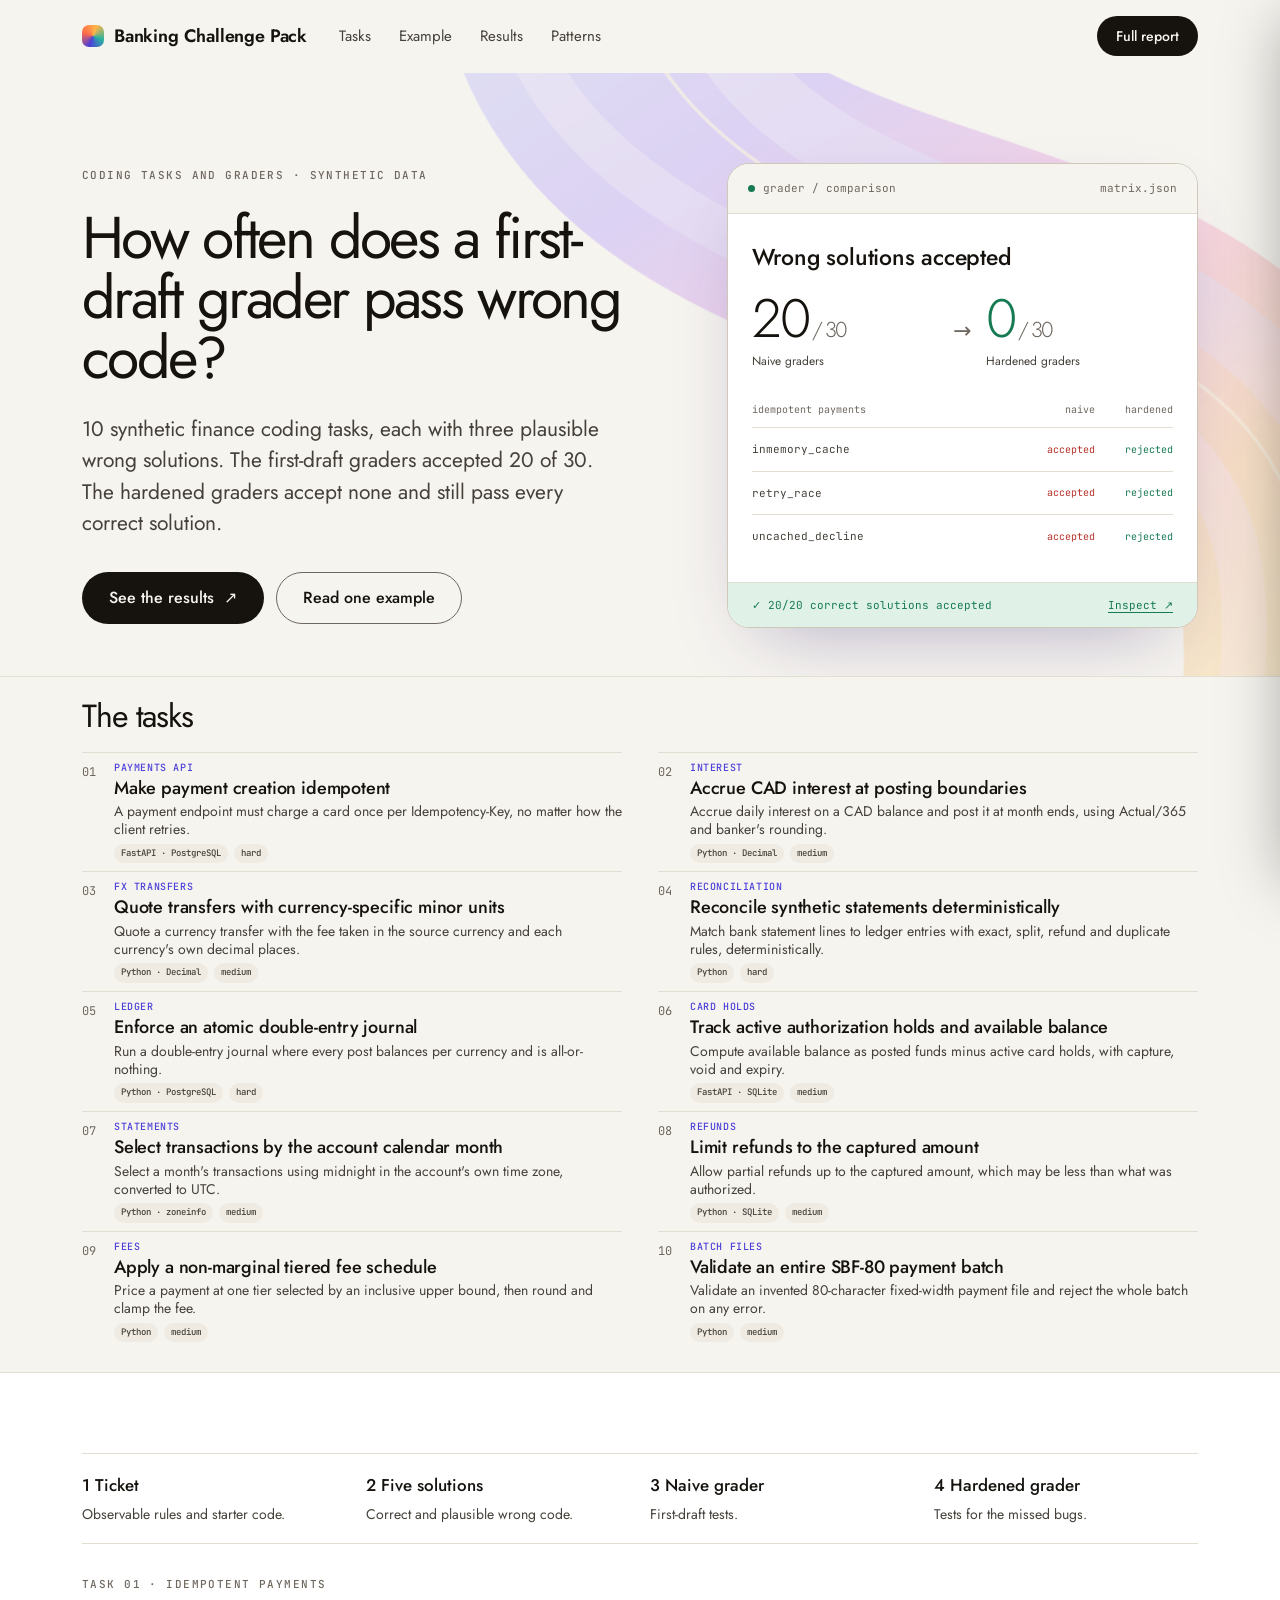
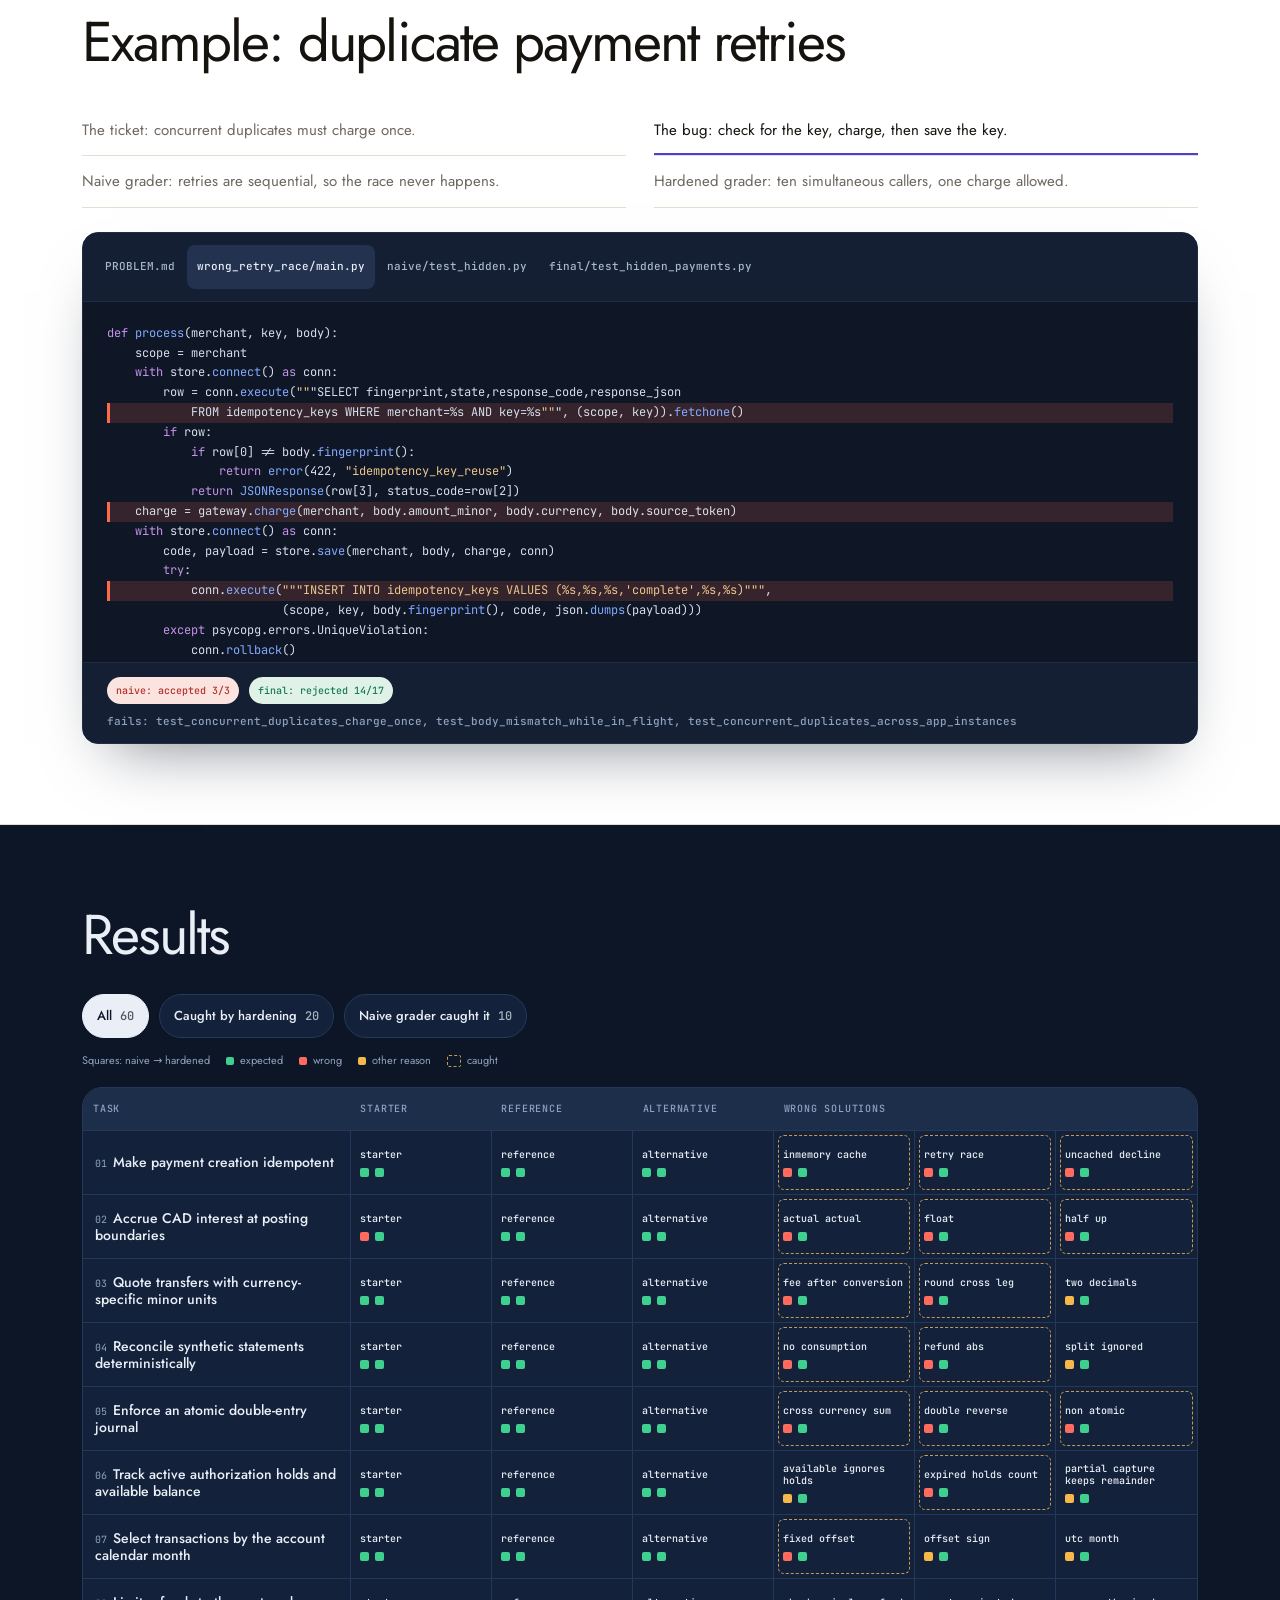
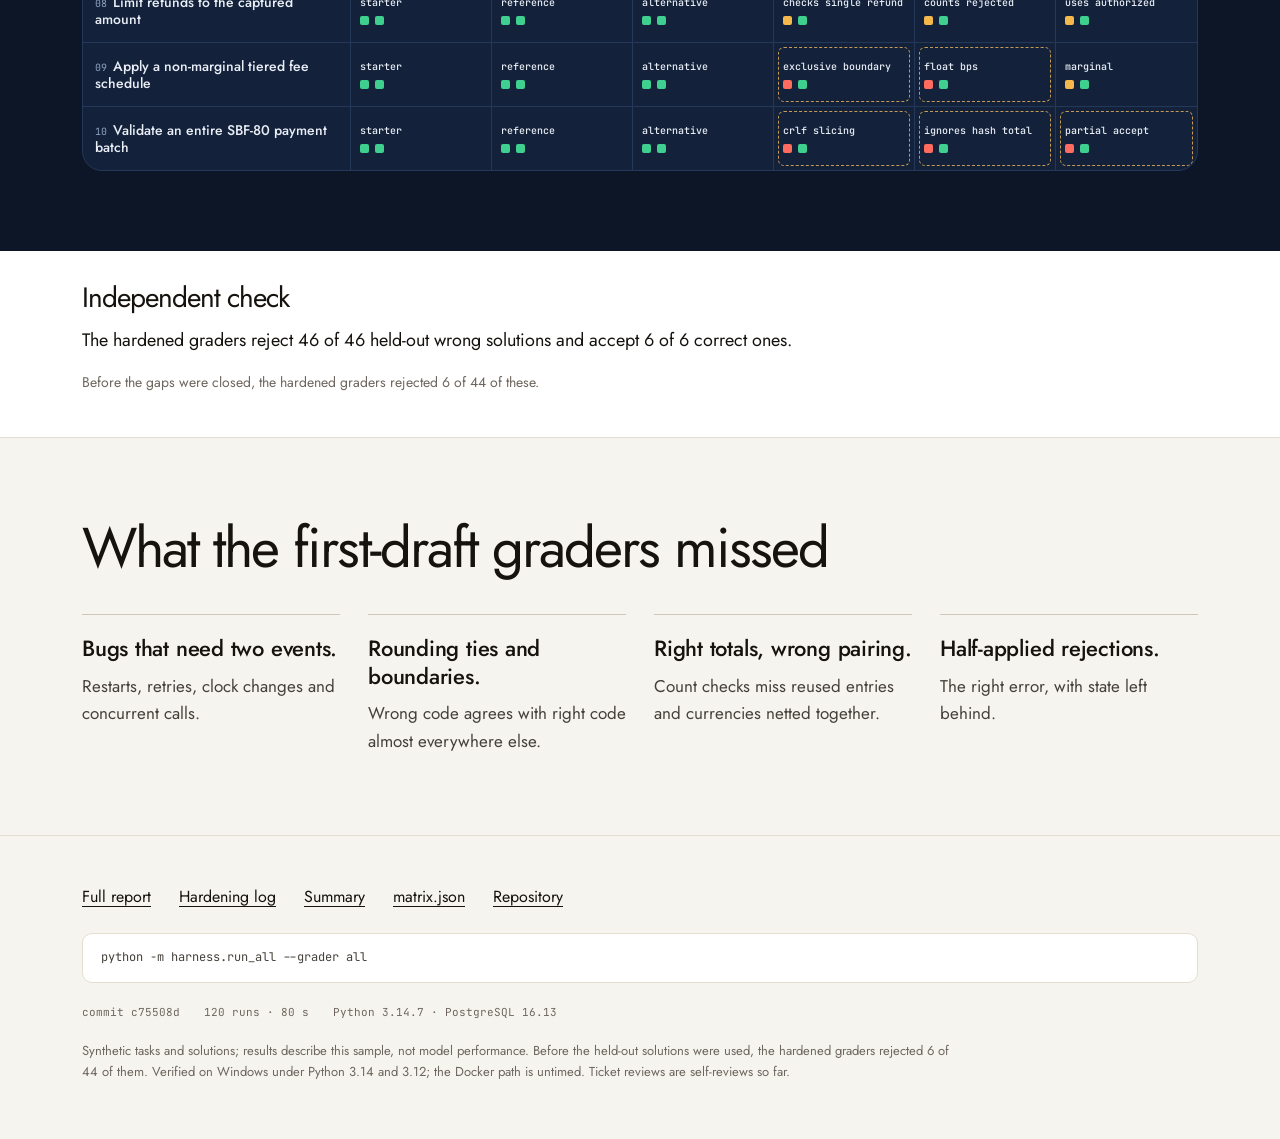
